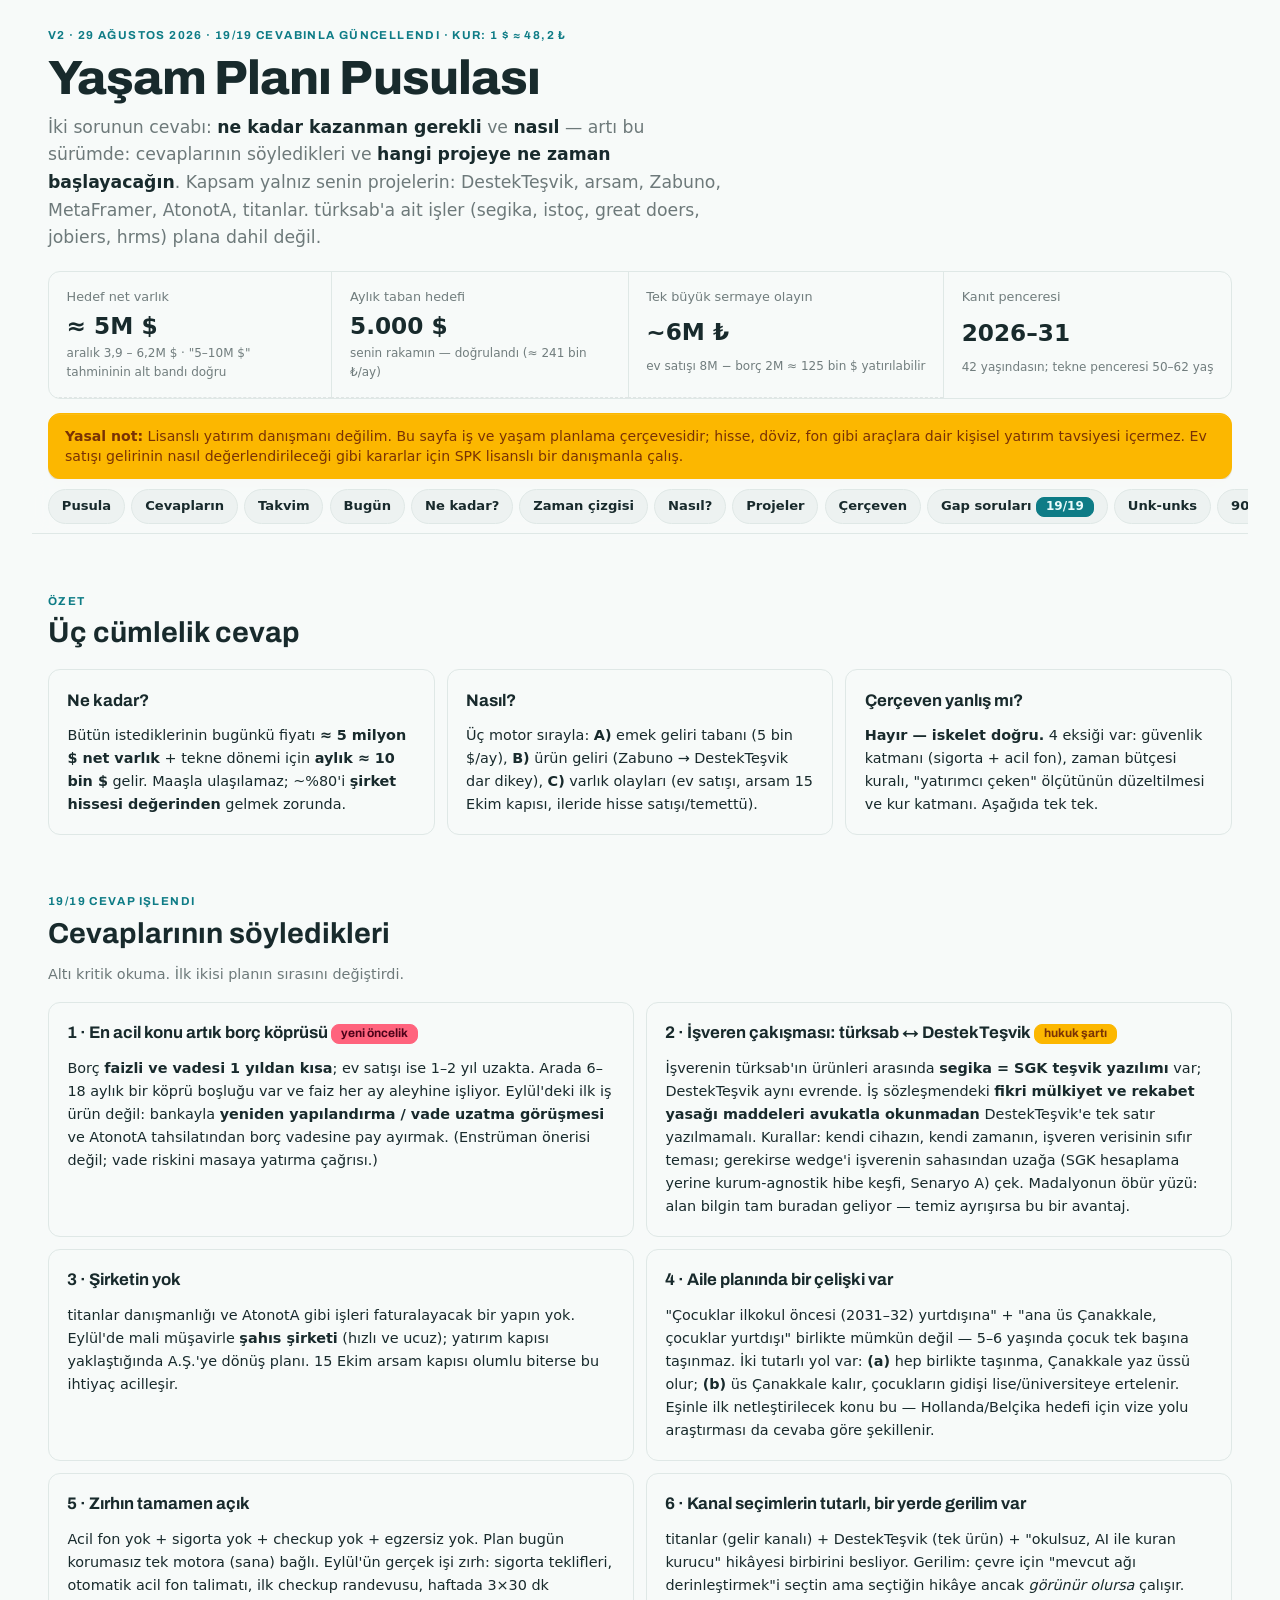
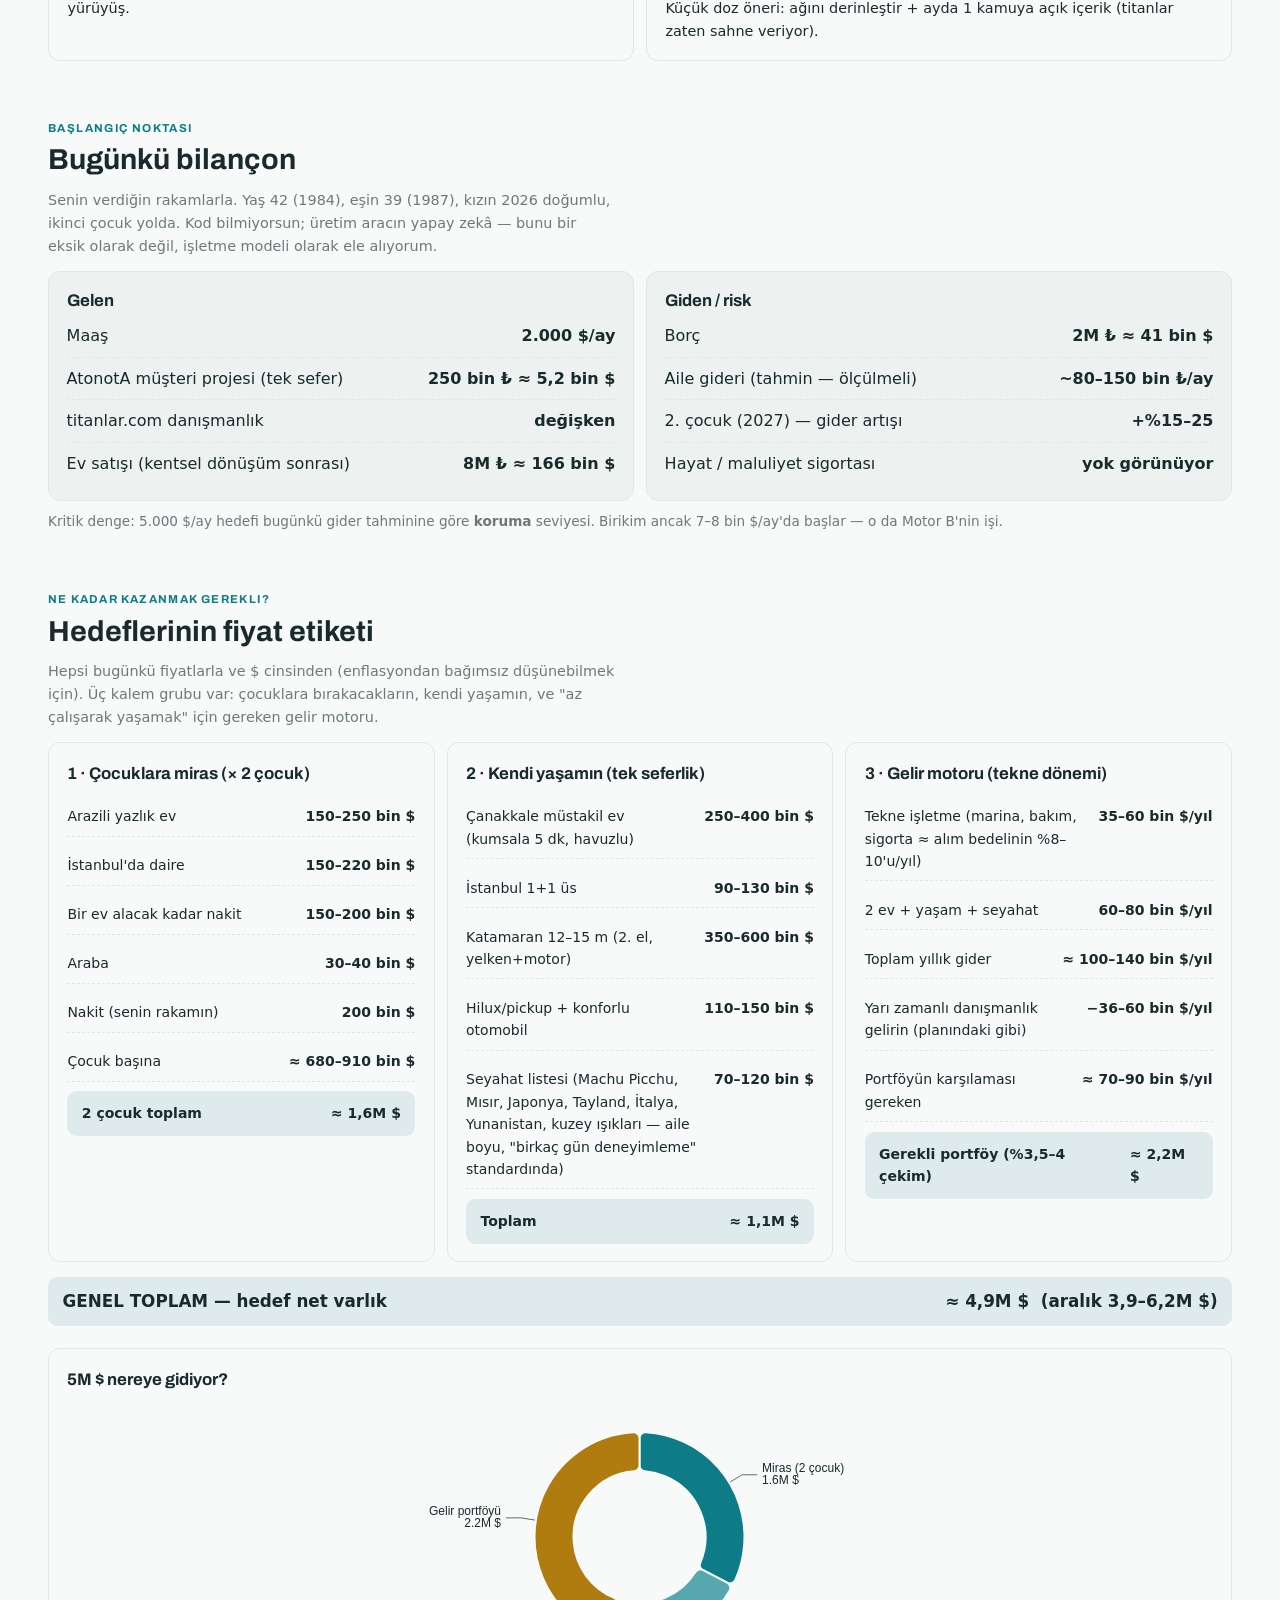
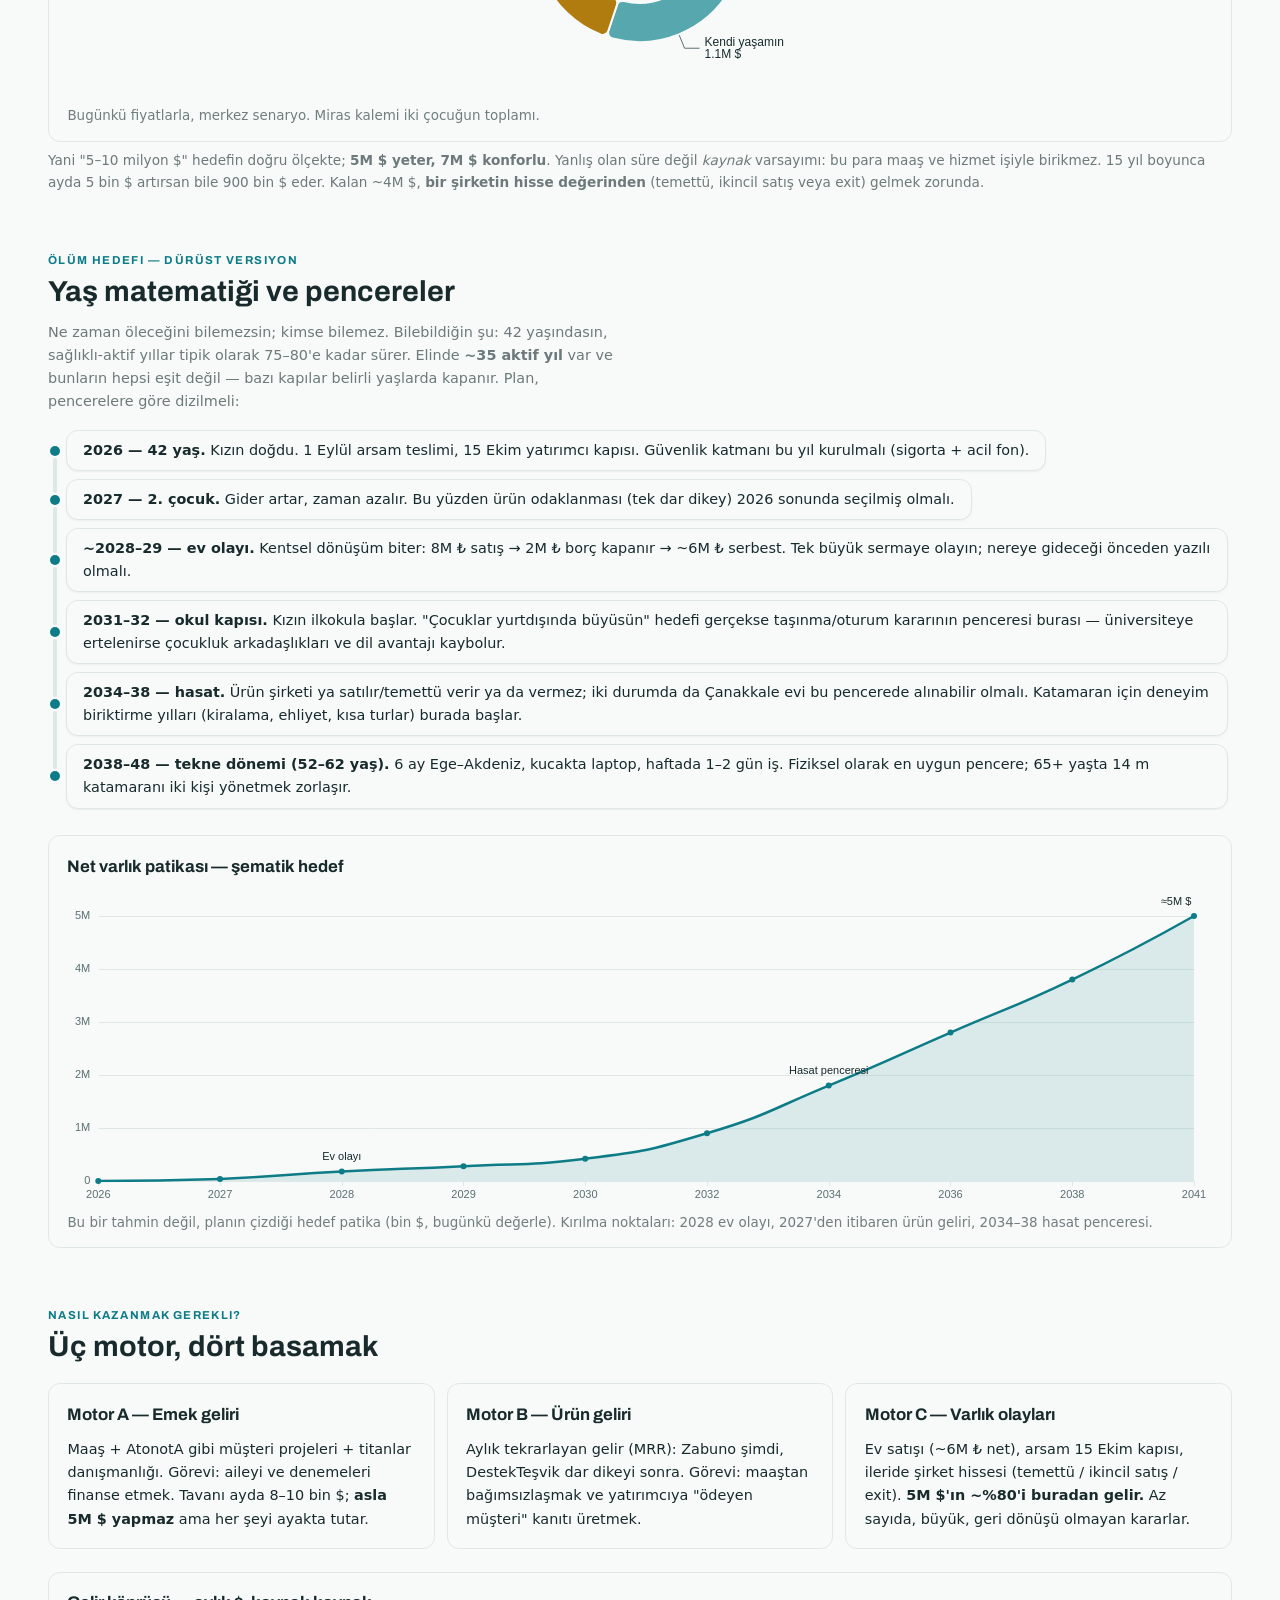
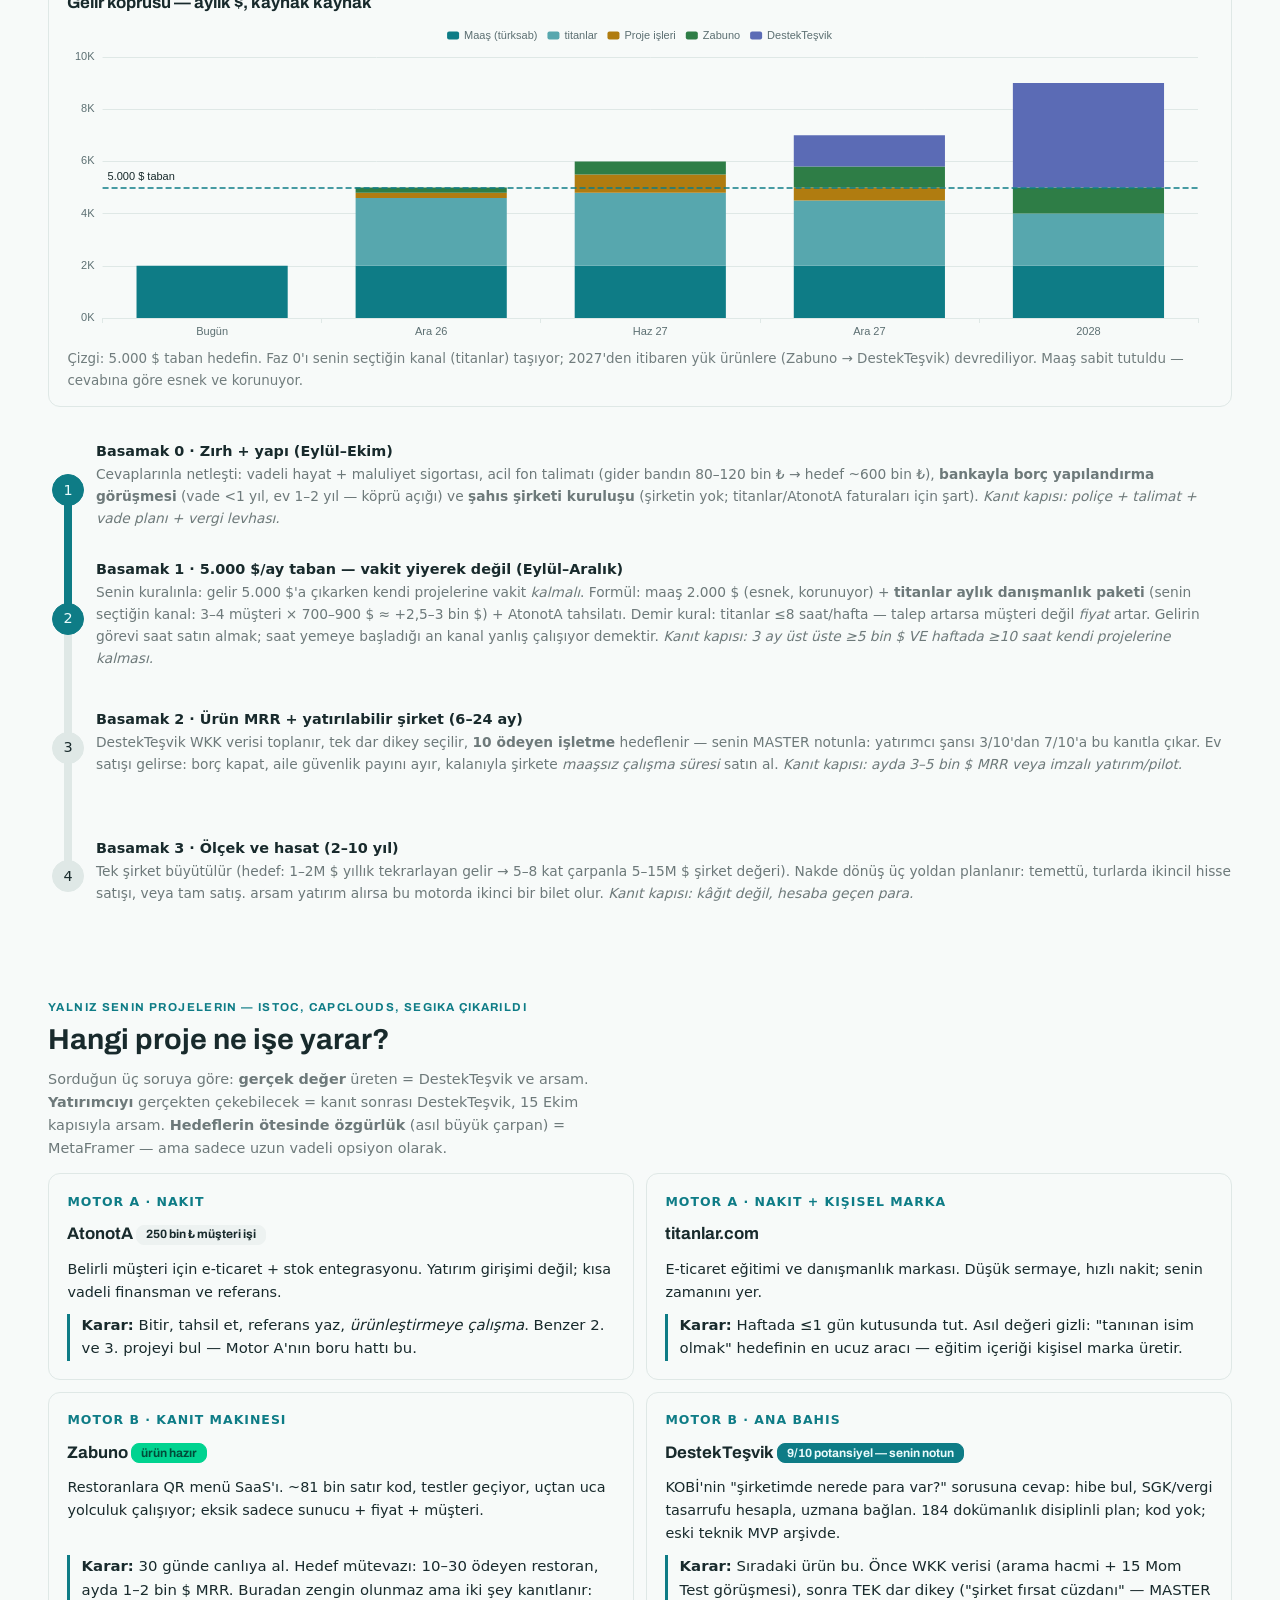
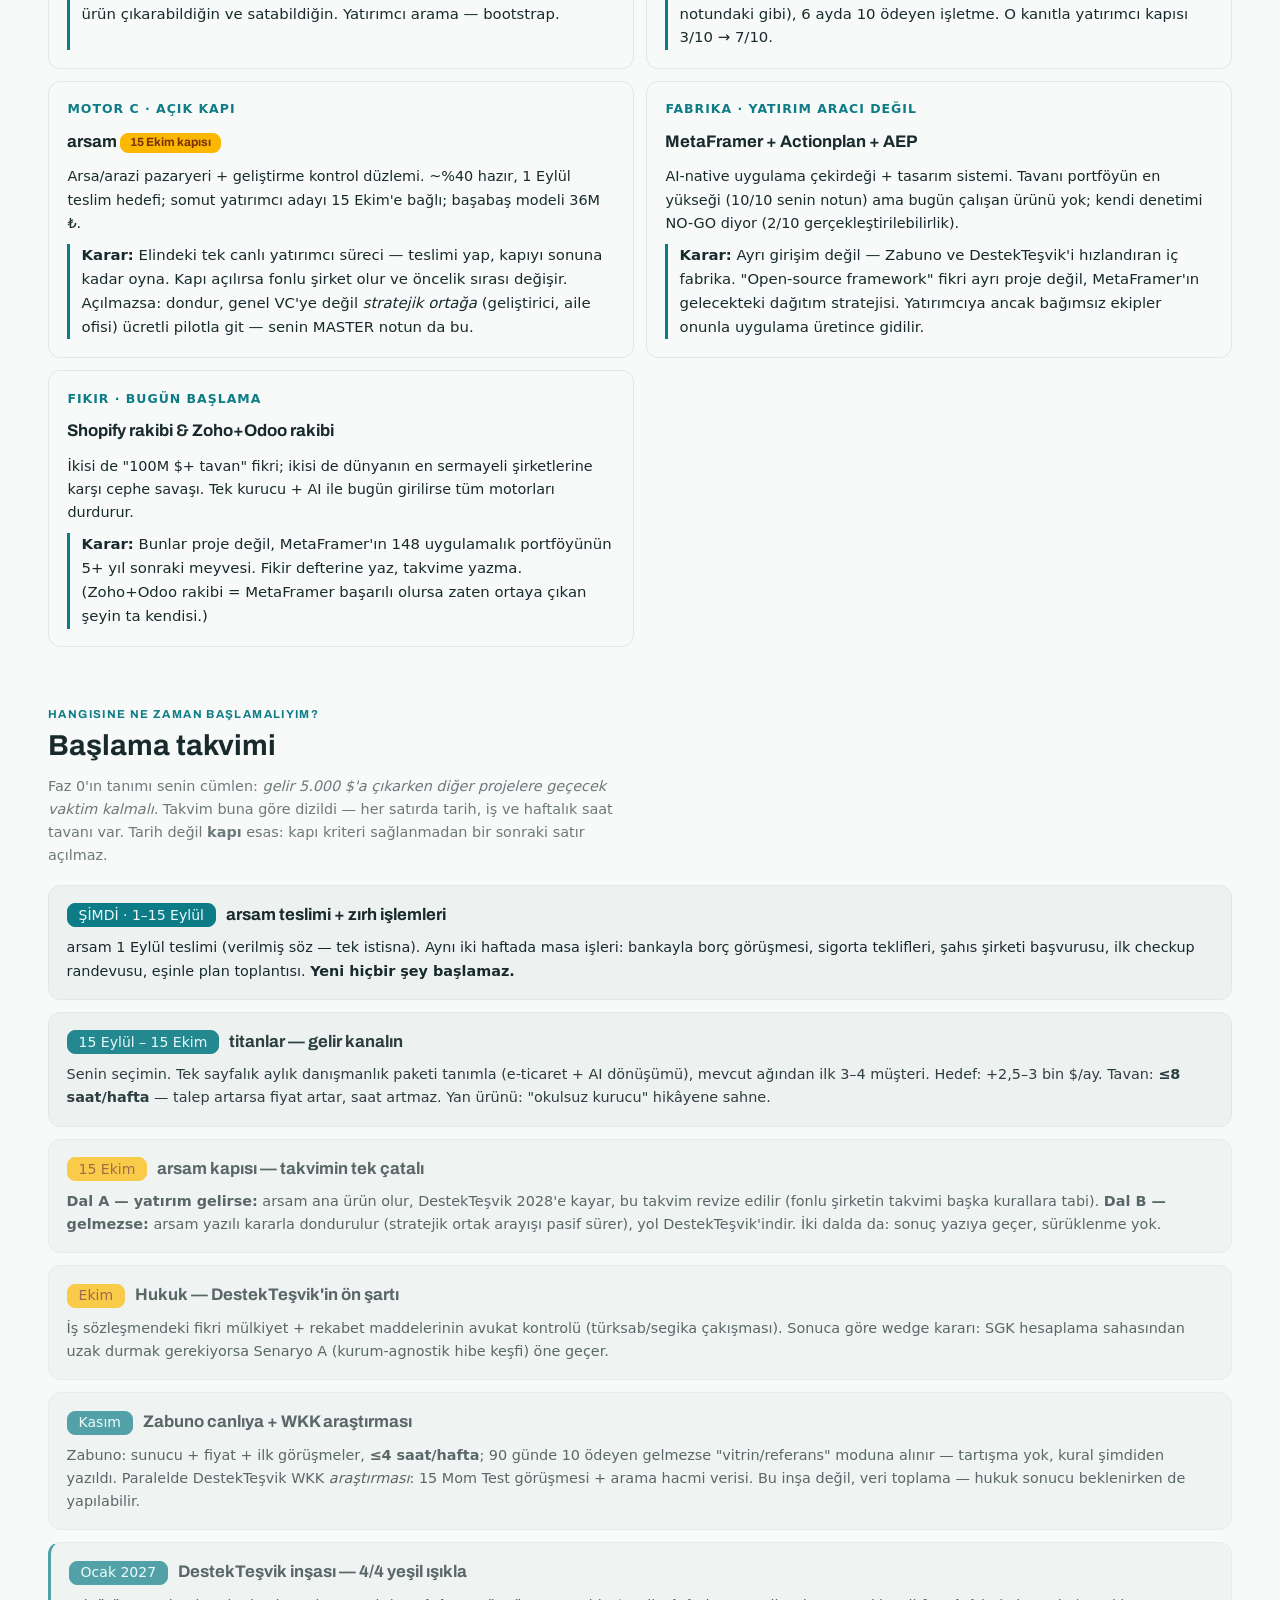
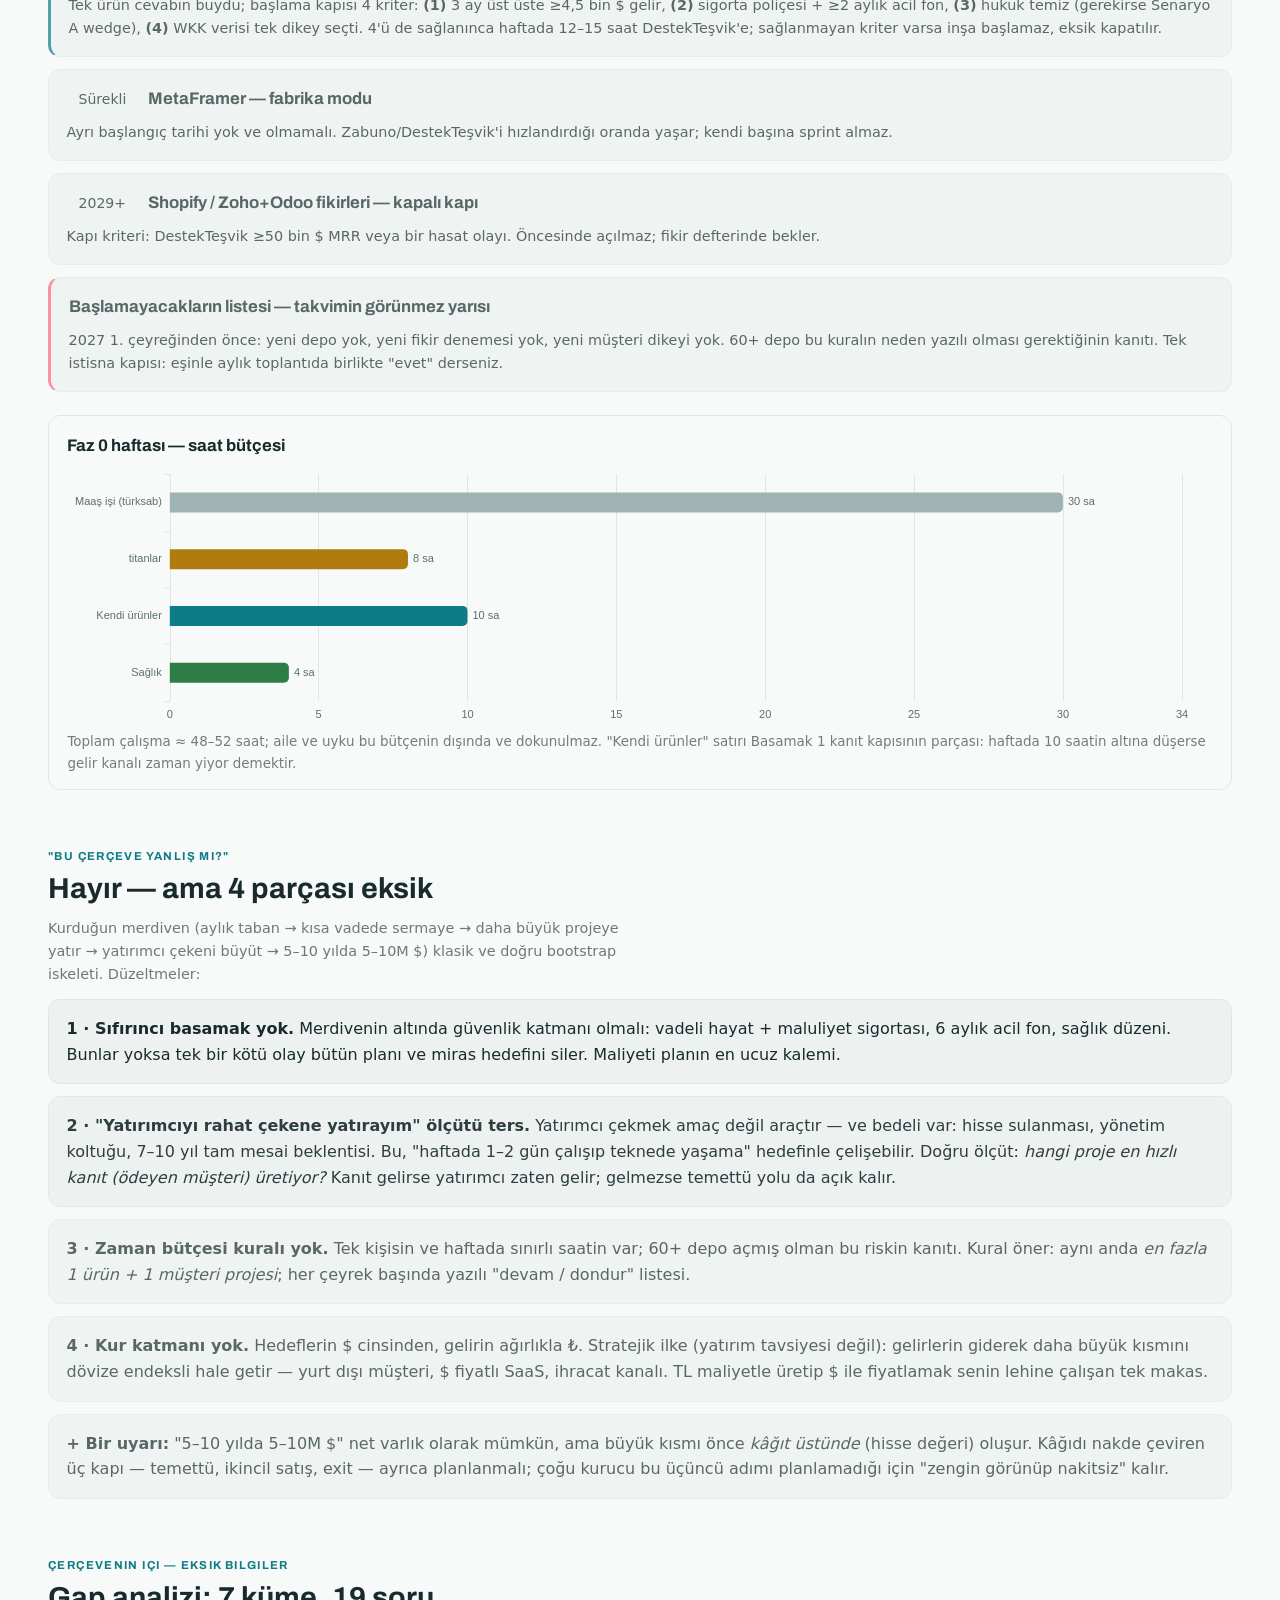
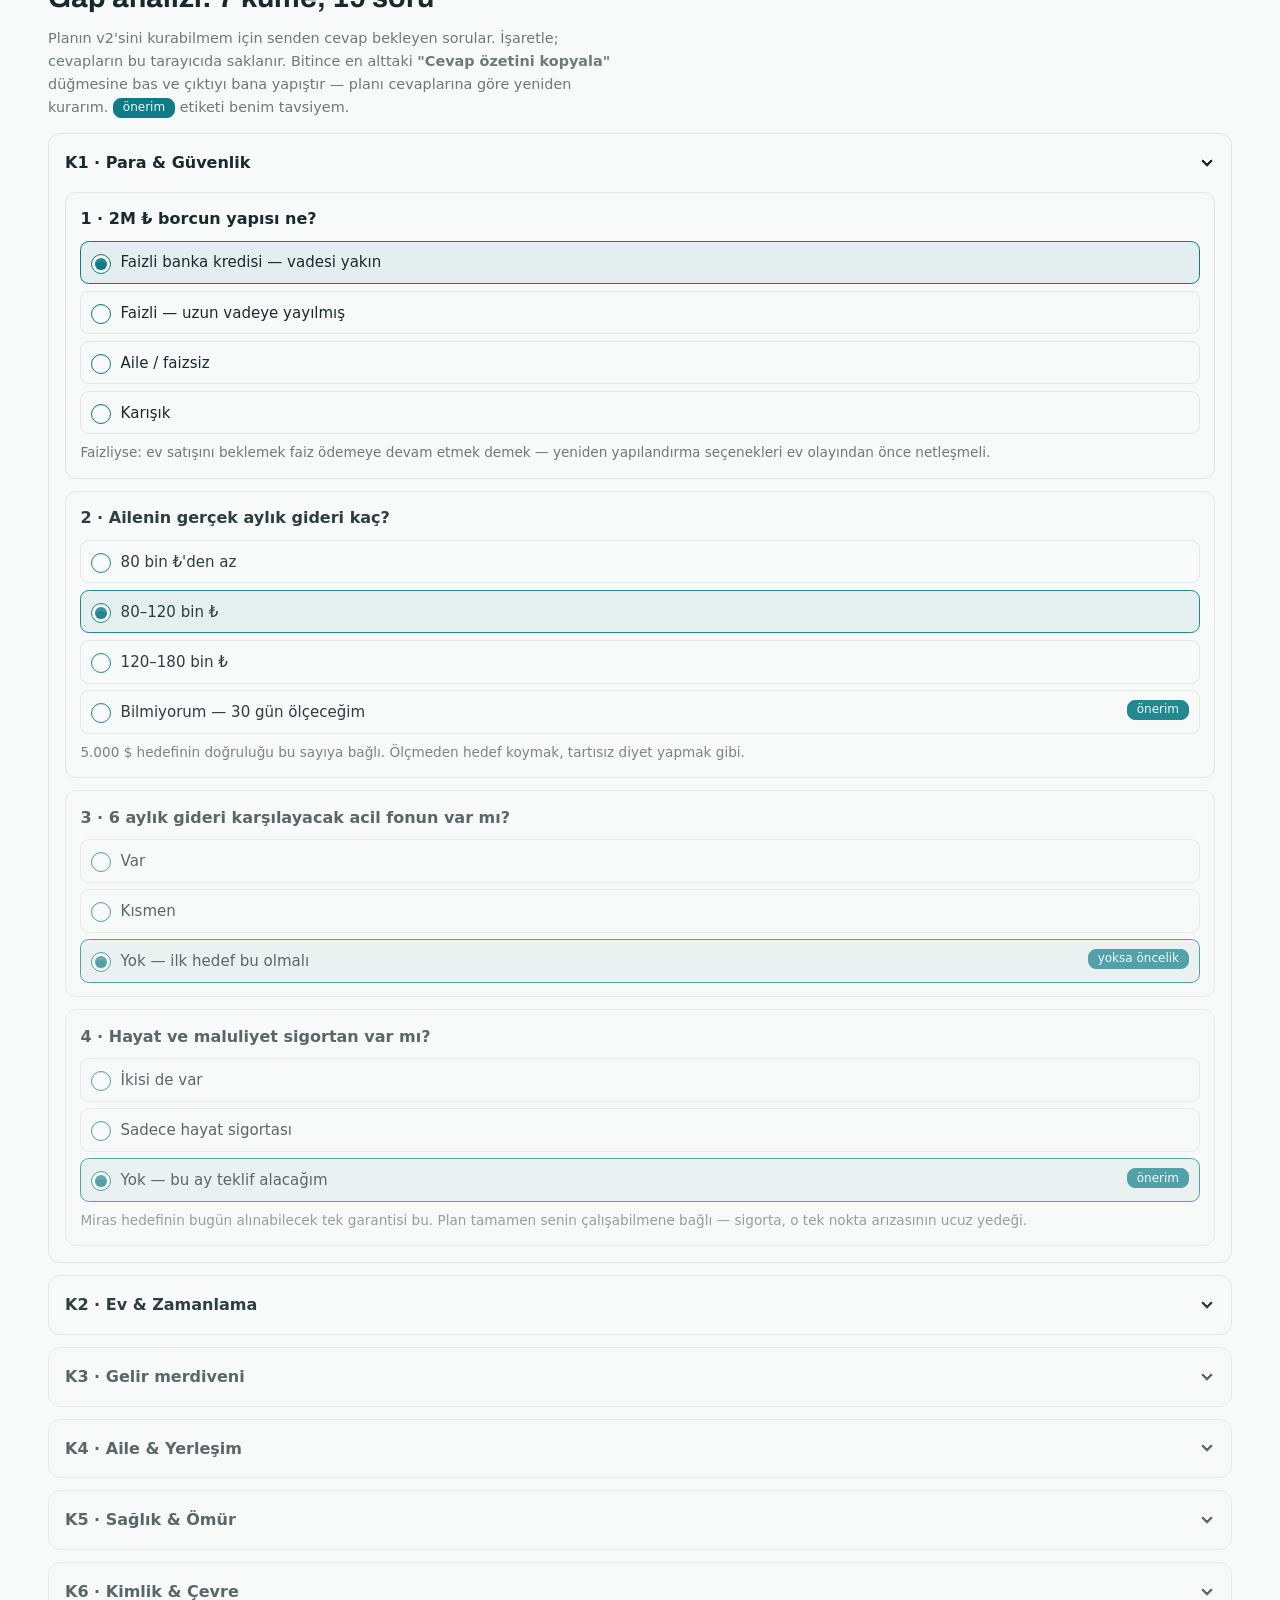
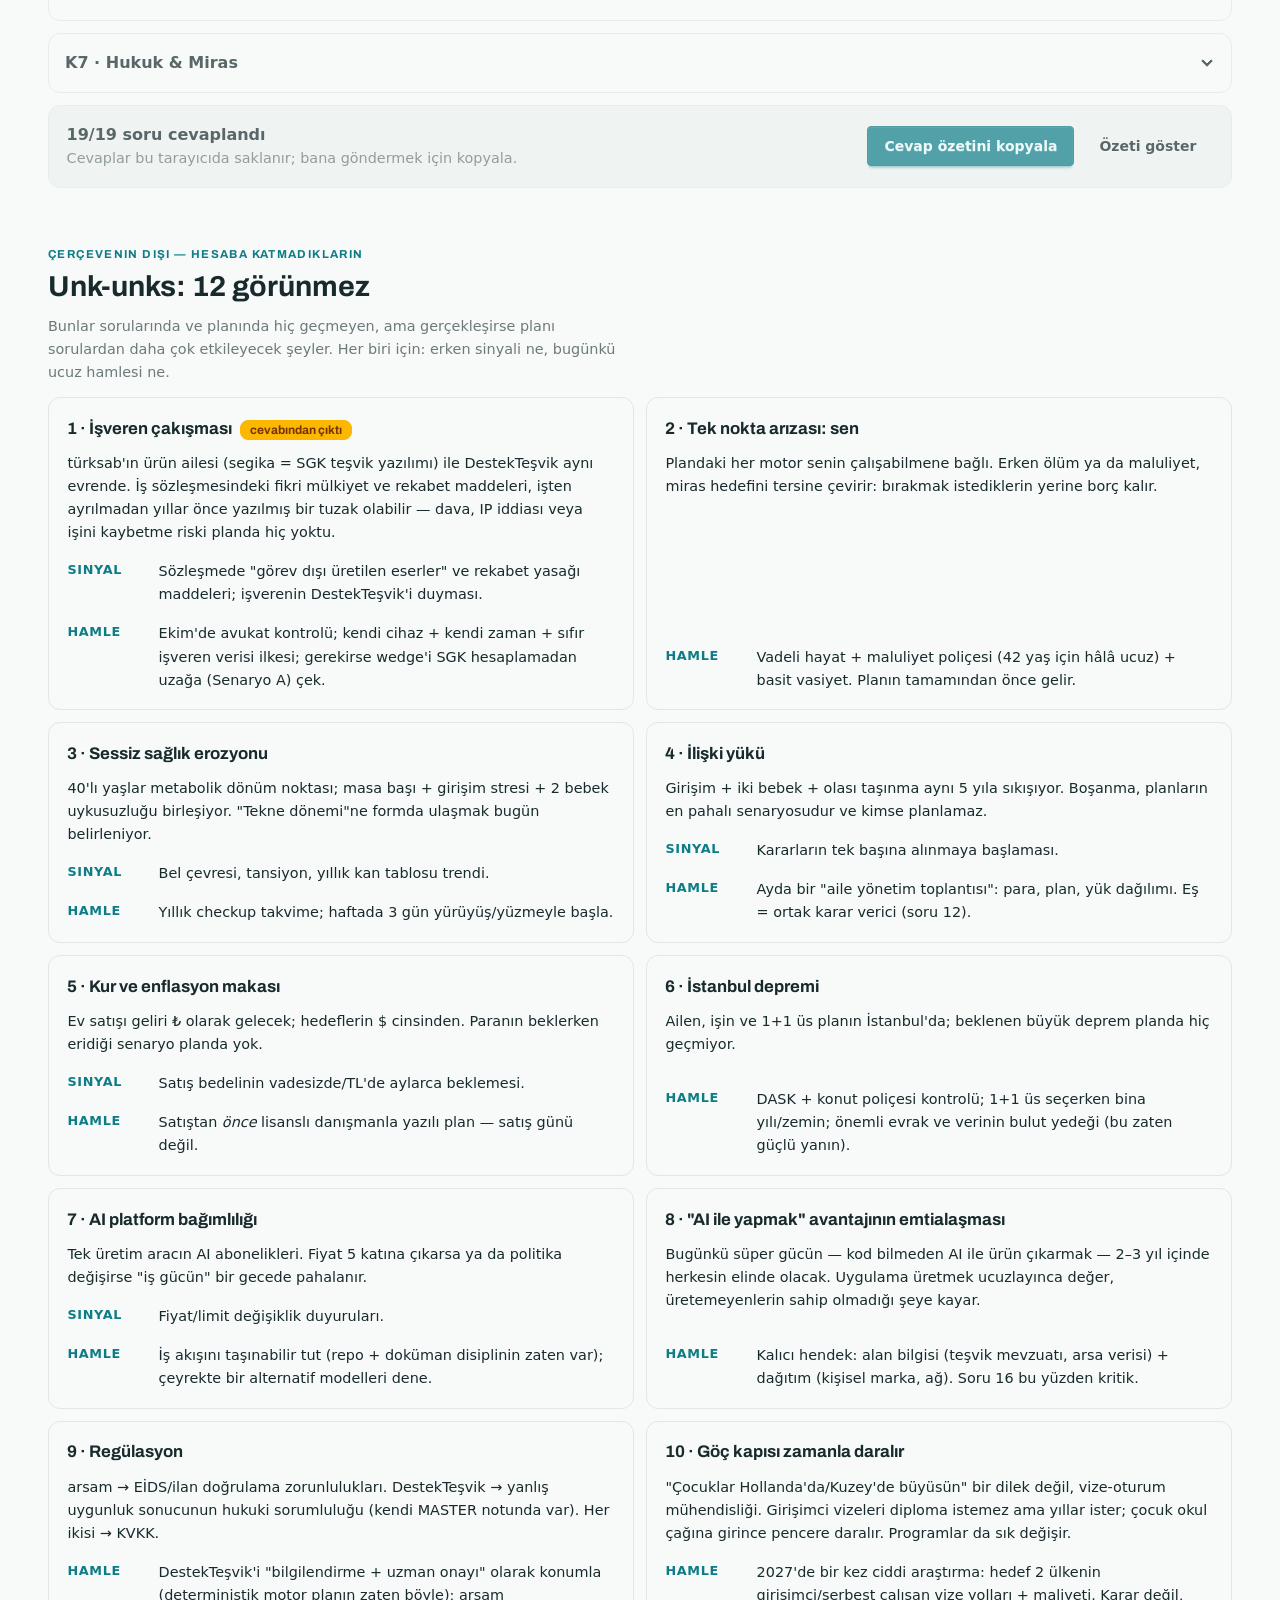
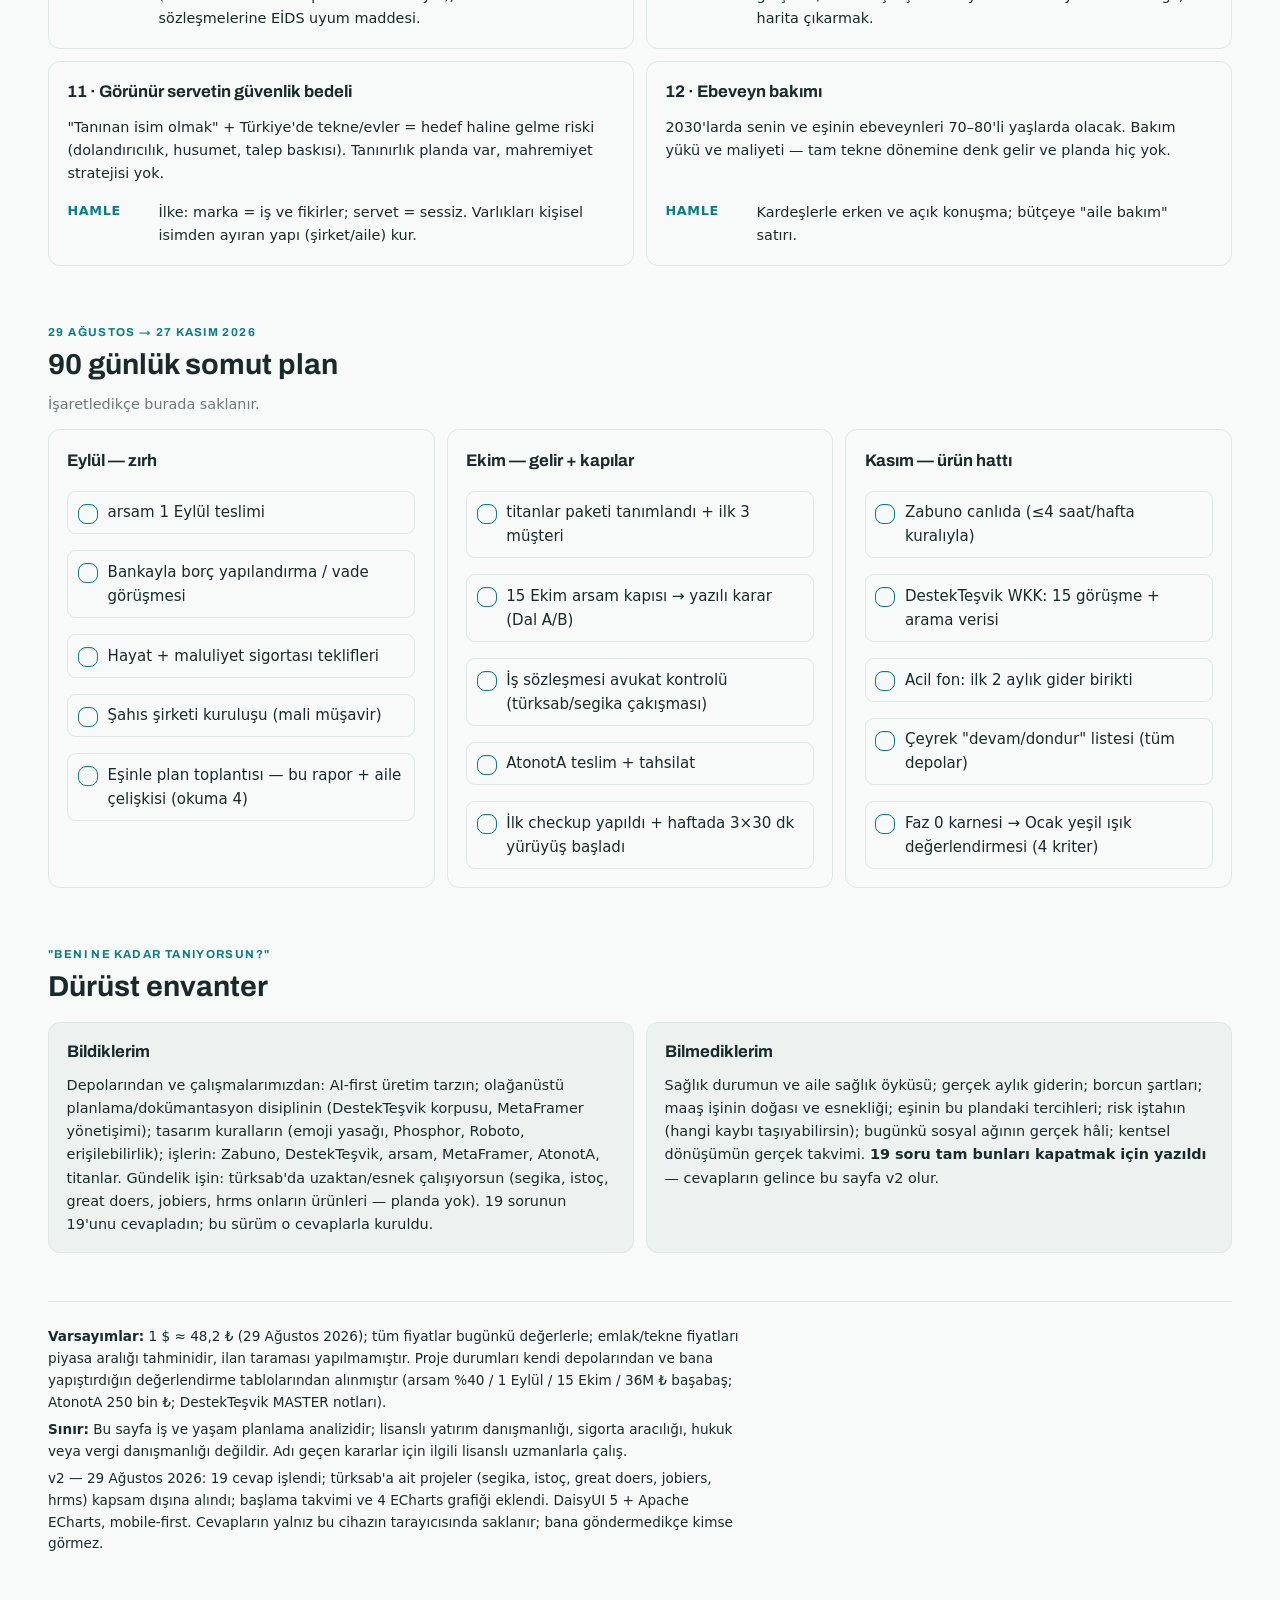
==== index.html @ 2005e1dc "Yaşam Planı Pusulası v2 — mobile-first DaisyUI + ECharts raporu Co-Authored-By: Claude Fable 5 <nore" ====
<meta charset="utf-8">
<meta name="viewport" content="width=device-width, initial-scale=1">
<meta name="robots" content="noindex, nofollow">
<title>Yaşam Planı Pusulası</title>
<link rel="stylesheet" href="https://fonts.googleapis.com/css2?family=Archivo:wght@600;700;800&display=swap">
<style>
/*! 🌼 daisyUI 5.7.22 - MIT License */ @layer base{:root,:root:has(input.theme-controller[value=light]:checked),[data-theme=light]{color-scheme:light;--color-base-100:oklch(100% 0 0);--color-base-200:oklch(98% 0 0);--color-base-300:oklch(95% 0 0);--color-base-content:oklch(21% .006 285.885);--color-primary:oklch(45% .24 277.023);--color-primary-content:oklch(93% .034 272.788);--color-secondary:oklch(65% .241 354.308);--color-secondary-content:oklch(94% .028 342.258);--color-accent:oklch(77% .152 181.912);--color-accent-content:oklch(38% .063 188.416);--color-neutral:oklch(14% .005 285.823);--color-neutral-content:oklch(92% .004 286.32);--color-info:oklch(74% .16 232.661);--color-info-content:oklch(29% .066 243.157);--color-success:oklch(76% .177 163.223);--color-success-content:oklch(37% .077 168.94);--color-warning:oklch(82% .189 84.429);--color-warning-content:oklch(41% .112 45.904);--color-error:oklch(71% .194 13.428);--color-error-content:oklch(27% .105 12.094);--radius-selector:.5rem;--radius-field:.25rem;--radius-box:.5rem;--size-selector:.25rem;--size-field:.25rem;--border:1px;--depth:1;--noise:0}:root:has(input.theme-controller[value=dark]:checked),[data-theme=dark]{color-scheme:dark;--color-base-100:oklch(25.33% .016 252.42);--color-base-200:oklch(23.26% .014 253.1);--color-base-300:oklch(21.15% .012 254.09);--color-base-content:oklch(97.807% .029 256.847);--color-primary:oklch(58% .233 277.117);--color-primary-content:oklch(96% .018 272.314);--color-secondary:oklch(65% .241 354.308);--color-secondary-content:oklch(94% .028 342.258);--color-accent:oklch(77% .152 181.912);--color-accent-content:oklch(38% .063 188.416);--color-neutral:oklch(14% .005 285.823);--color-neutral-content:oklch(92% .004 286.32);--color-info:oklch(74% .16 232.661);--color-info-content:oklch(29% .066 243.157);--color-success:oklch(76% .177 163.223);--color-success-content:oklch(37% .077 168.94);--color-warning:oklch(82% .189 84.429);--color-warning-content:oklch(41% .112 45.904);--color-error:oklch(71% .194 13.428);--color-error-content:oklch(27% .105 12.094);--radius-selector:.5rem;--radius-field:.25rem;--radius-box:.5rem;--size-selector:.25rem;--size-field:.25rem;--border:1px;--depth:1;--noise:0}:root{--fx-noise:url("data:image/svg+xml,%3Csvg xmlns='http://www.w3.org/2000/svg' viewBox='0 0 200 200'%3E%3Cfilter id='a'%3E%3CfeTurbulence type='fractalNoise' baseFrequency='1.34' numOctaves='4' stitchTiles='stitch'%3E%3C/feTurbulence%3E%3C/filter%3E%3Crect width='200' height='200' filter='url(%23a)' opacity='0.2'%3E%3C/rect%3E%3C/svg%3E")}:root,[data-theme]{background-color:var(--root-bg);color:var(--color-base-content)}:root{background-color:var(--page-scroll-bg,var(--root-bg))}:where(:root,[data-theme]){--root-bg:var(--color-base-100)}:root{scrollbar-color:color-mix(in oklch, currentColor 35%, #0000) #0000;--page-has-backdrop:var(--page-scroll-lock) 1;--page-scroll-bg:var(--page-scroll-lock) color-mix(in srgb, var(--root-bg,#0000), oklch(0% 0 0) calc(var(--page-has-backdrop,0) * 40%));background-image:var(--page-scroll-lock) linear-gradient(var(--root-bg,#0000), var(--root-bg,#0000));transition:var(--page-scroll-lock) background-color .3s ease-out;animation:var(--page-scroll-lock) set-page-has-scroll forwards;animation-timeline:var(--page-scroll-lock) scroll();--page-has-scroll:initial;scrollbar-gutter:var(--page-has-scroll) var(--page-scroll-lock) stable}@keyframes set-page-has-scroll{0%,to{--page-has-scroll: }}@property --radialprogress{syntax:"<percentage>";inherits:true;initial-value:0%}@property --aura-angle{syntax:"<angle>";inherits:false;initial-value:0deg}:root{--page-scroll-lock:initial;--page-overflow:var(--page-scroll-lock) hidden}:root:not(span){overflow:var(--page-overflow)}*,:after,::backdrop,:before,::file-selector-button{box-sizing:border-box;border:0 solid;margin:0;padding:0}:host,html{line-height:1.5;font-family:var(--default-font-family,ui-sans-serif, system-ui, sans-serif, "Apple Color Emoji", "Segoe UI Emoji", "Segoe UI Symbol", "Noto Color Emoji");-webkit-tap-highlight-color:#0000}body{line-height:inherit}hr{height:0;color:inherit;border-top-width:1px}h1,h2,h3,h4,h5,h6{font-size:inherit;font-weight:inherit}a{color:inherit;-webkit-text-decoration:inherit;text-decoration:inherit}table{text-indent:0;border-color:inherit;border-collapse:collapse}::file-selector-button,button,input,optgroup,select,textarea{font:inherit;font-feature-settings:inherit;font-variation-settings:inherit;letter-spacing:inherit;color:inherit;background:0 0}input:where(:not([type=button],[type=reset],[type=submit])),select,textarea{border-width:1px}::file-selector-button,button,input:where([type=button],[type=reset],[type=submit]){appearance:button}:-moz-focusring{outline:auto}:-moz-ui-invalid{box-shadow:none}::-webkit-search-decoration{-webkit-appearance:none}menu,ol,ul{list-style:none}textarea{resize:vertical}::placeholder{opacity:1;color:color-mix(in oklch, currentColor 50%, #0000)}audio,canvas,embed,iframe,img,object,svg,video{vertical-align:middle;display:block}img,video{max-width:100%;height:auto}}@layer utilities{@layer daisyui.l1.l2.l3{.table{border-collapse:separate;--tw-border-spacing-x:0px;--tw-border-spacing-y:0px;width:100%;border-spacing:var(--tw-border-spacing-x) var(--tw-border-spacing-y);border-radius:var(--radius-box);text-align:left;font-size:.875rem;position:relative}.table:where(:dir(rtl),[dir=rtl],[dir=rtl] *){text-align:right}@media (hover:hover){:is(:is(.table tr.row-hover),.table tr.row-hover:nth-child(2n)):hover{background-color:var(--color-base-200)}}.table :where(th,td){vertical-align:middle;padding-block:.75rem;padding-inline:1rem}.table :where(thead,tfoot){white-space:nowrap;color:color-mix(in oklab, var(--color-base-content) 60%, transparent);font-size:.875rem;font-weight:600}.table :where(tfoot tr:first-child :is(td,th)){border-top:var(--border) solid color-mix(in oklch, var(--color-base-content) 5%, #0000)}.table :where(.table-pin-rows thead){z-index:1;position:sticky;top:0}.table :where(.table-pin-rows tfoot){z-index:1;position:sticky;bottom:0}.table :where(.table-pin-rows :is(thead,tfoot) tr){background-color:var(--color-base-100)}.table :where(.table-pin-cols tr th){background-color:var(--color-base-100);position:sticky;left:0;right:0}.table :where(thead tr :is(td,th),tbody tr:not(:last-child) :is(td,th)){border-bottom:var(--border) solid color-mix(in oklch, var(--color-base-content) 5%, #0000)}.mask{vertical-align:middle;display:inline-block;mask-position:50%;mask-size:contain;mask-repeat:no-repeat}.megamenu{width:unset;border-radius:calc(var(--radius-field) + var(--border));--mm-anchor:--mm1;--size:calc(var(--size-field,.25rem) * 10);background-color:#0000;align-items:center;display:flex;position:relative;overflow:visible}.megamenu [popovertarget]{isolation:isolate;cursor:pointer;padding-inline:var(--mm-p,1rem);height:var(--size);font-size:var(--fontsize,.875rem);border:var(--border) solid transparent;anchor-name:var(--mm-anchor);align-items:center;gap:.75rem;transition:background-color .2s ease-out,color .2s ease-out;display:flex;position:relative;&:focus-visible{outline:2px solid var(--color-base-content);outline-offset:2px}&:after{--tw-content:"";content:var(--tw-content);pointer-events:none;opacity:.25;width:.375rem;height:.375rem;transition:opacity .2s ease-out,rotate .2s ease-out;display:block;inset-inline-end:1.4rem;rotate:-135deg;box-shadow:inset 2px 2px}&:first-of-type{--mm-anchor:--mm1}&:nth-of-type(2){--mm-anchor:--mm2}&:nth-of-type(3){--mm-anchor:--mm3}&:nth-of-type(4){--mm-anchor:--mm4}&:nth-of-type(5){--mm-anchor:--mm5}&:nth-of-type(6){--mm-anchor:--mm6}&:nth-of-type(7){--mm-anchor:--mm7}&:nth-of-type(8){--mm-anchor:--mm8}&:nth-of-type(9){--mm-anchor:--mm9}&:nth-of-type(10){--mm-anchor:--mm10}}.megamenu:not(:has([popovertarget]:hover,[popover]:popover-open)) .megamenu-active{background-color:#0000}.megamenu:has([popovertarget]:hover):not(:has([popover]:popover-open)) .megamenu-active,.megamenu:has([popover]:popover-open) .megamenu-active{inset:anchor(var(--mm-anchor) top) anchor(var(--mm-anchor) end) anchor(var(--mm-anchor) bottom) anchor(var(--mm-anchor) start)}.megamenu:has([popovertarget]:first-of-type:hover):not(:has([popover]:popover-open)),.megamenu:has([popover]:first-of-type:popover-open){--mm-anchor:--mm1}.megamenu:has([popovertarget]:nth-of-type(2):hover):not(:has([popover]:popover-open)),.megamenu:has([popover]:nth-of-type(2):popover-open){--mm-anchor:--mm2}.megamenu:has([popovertarget]:nth-of-type(3):hover):not(:has([popover]:popover-open)),.megamenu:has([popover]:nth-of-type(3):popover-open){--mm-anchor:--mm3}.megamenu:has([popovertarget]:nth-of-type(4):hover):not(:has([popover]:popover-open)),.megamenu:has([popover]:nth-of-type(4):popover-open){--mm-anchor:--mm4}.megamenu:has([popovertarget]:nth-of-type(5):hover):not(:has([popover]:popover-open)),.megamenu:has([popover]:nth-of-type(5):popover-open){--mm-anchor:--mm5}.megamenu:has([popovertarget]:nth-of-type(6):hover):not(:has([popover]:popover-open)),.megamenu:has([popover]:nth-of-type(6):popover-open){--mm-anchor:--mm6}.megamenu:has([popovertarget]:nth-of-type(7):hover):not(:has([popover]:popover-open)),.megamenu:has([popover]:nth-of-type(7):popover-open){--mm-anchor:--mm7}.megamenu:has([popovertarget]:nth-of-type(8):hover):not(:has([popover]:popover-open)),.megamenu:has([popover]:nth-of-type(8):popover-open){--mm-anchor:--mm8}.megamenu:has([popovertarget]:nth-of-type(9):hover):not(:has([popover]:popover-open)),.megamenu:has([popover]:nth-of-type(9):popover-open){--mm-anchor:--mm9}.megamenu:has([popovertarget]:nth-of-type(10):hover):not(:has([popover]:popover-open)),.megamenu:has([popover]:nth-of-type(10):popover-open){--mm-anchor:--mm10}.megamenu [popovertarget]:has(+[popover]:popover-open):after{opacity:1;rotate:45deg}.megamenu [popover]{border-style:var(--tw-border-style);border-width:1px;border-color:var(--color-base-300);opacity:0;border-radius:var(--radius-box);background-color:var(--color-base-100);position-area:block-end span-inline-end;max-height:100dvh;max-block-size:calc(100% - .25rem);transition:opacity .2s ease-out, translate .2s ease-out, scale .2s ease-out, display .2s ease-out allow-discrete, overlay .2s ease-out allow-discrete;margin-top:.25rem;translate:0 -.5rem;scale:.98;&:popover-open{opacity:1;@starting-style{opacity:0}}}.megamenu:has([popover]:popover-open) [popover]{translate:0;scale:1}.megamenu-active{pointer-events:none;background-color:color-mix(in oklab, var(--color-base-content) 10%, transparent);border-radius:var(--radius-field);transition:inset .3s linear(0, .5 10%, .9 30%, 1.05 50%, 1.1 75%, 1), background-color .2s ease-out;position:absolute}.select{appearance:none;background-color:var(--color-base-100);vertical-align:middle;--size:calc(var(--size-field,.25rem) * var(--sl-size-mul,10));--input-color:color-mix(in oklab, var(--color-base-content) 20%, #0000);width:clamp(3rem,20rem,100%);height:var(--size);font-size:max(var(--font-size,0rem), var(--font-size-min,.875rem));touch-action:manipulation;white-space:nowrap;text-overflow:ellipsis;border:var(--border) solid var(--input-color,#0000);box-shadow:0 1px color-mix(in oklab, var(--input-color) calc(var(--depth) * 10%), #0000) inset, 0 -1px oklch(100% 0 0 / calc(var(--depth) * .1)) inset;background-image:linear-gradient(45deg,#0000 50%,currentColor 50%),linear-gradient(135deg,currentColor 50%,#0000 50%);background-position:calc(100% - 20px) calc(1px + 50%),calc(100% - 16.1px) calc(1px + 50%);background-repeat:no-repeat;background-size:4px 4px,4px 4px;border-start-start-radius:var(--join-ss,var(--radius-field));border-start-end-radius:var(--join-se,var(--radius-field));border-end-end-radius:var(--join-ee,var(--radius-field));border-end-start-radius:var(--join-es,var(--radius-field));flex-shrink:1;align-items:center;gap:.375rem;padding-inline:.75rem 1.75rem;display:inline-flex;position:relative;overflow:hidden}[dir=rtl] .select{background-position:12px calc(1px + 50%),16px calc(1px + 50%)}.select[multiple]{background-image:none;height:auto;padding-block:.75rem;padding-inline-end:.75rem;overflow:auto}.select select{appearance:none;width:calc(100% + 2.75rem);height:calc(100% - calc(var(--border) * 2));background:inherit;border-radius:inherit;border-style:none;align-items:center;margin-inline:-.75rem -1.75rem;padding-inline:.75rem 1.75rem;&::placeholder{color:var(--color-base-content);opacity:.5}&:focus,&:focus-within{--tw-outline-style:none;outline-style:none;@media (forced-colors:active){outline-offset:2px;outline:2px solid #0000}}&:not(:last-child){background-image:none;margin-inline-end:-1.375rem}}.select:focus,.select:focus-within,.select:open{--input-color:var(--color-base-content);box-shadow:0 1px color-mix(in oklab, var(--input-color) calc(var(--depth) * 10%), #0000);outline:2px solid var(--input-color);outline-offset:2px}.select:open{background-image:linear-gradient(135deg,#0000 50%,currentColor 50%),linear-gradient(45deg,currentColor 50%,#0000 50%)}.select:has(>select[disabled]),.select:is(:disabled,[disabled]),fieldset:disabled .select{cursor:not-allowed;border-color:var(--color-base-200);background-color:var(--color-base-200);&:is(select),& :is(select){color:color-mix(in oklab, var(--color-base-content) 40%, transparent)}box-shadow:none;&::placeholder,& ::placeholder{color:var(--color-base-content);opacity:.2}}.select:has(>select[disabled])>select[disabled]{cursor:not-allowed}@supports (appearance:base-select){:is(.select,.select select),:is(.select,.select select)::picker(select){appearance:base-select}}:is(.select,.select select)::picker(select){color:inherit;border:var(--border) solid var(--color-base-200);border-radius:var(--radius-box);background-color:inherit;max-height:min(24rem,70dvh);box-shadow:0 2px calc(var(--depth) * 3px) -2px oklch(0% 0 0/.2);box-shadow:0 20px 25px -5px rgb(0 0 0/calc(var(--depth) * .1)), 0 8px 10px -6px rgb(0 0 0/calc(var(--depth) * .1));margin-block:.5rem;margin-inline:.5rem;padding:.5rem;translate:-.5rem}:is(.select,.select select)::picker-icon{display:none}:is(.select,.select select) selectedcontent{text-overflow:ellipsis;white-space:nowrap;width:100%;overflow:hidden}:is(.select,.select select) optgroup{padding-top:.5em;& option{&:first-child{margin-top:.5em}}}:is(.select,.select select) option{border-radius:var(--radius-field);padding-block:.375rem;padding-inline:calc(.25rem * var(--option-px,3));white-space:normal;transition-property:color,background-color;transition-duration:.2s;transition-timing-function:cubic-bezier(0,0,.2,1);&:not(:disabled){&:hover,&:focus-visible{cursor:pointer;background-color:color-mix(in oklab, var(--color-base-content) 10%, transparent);--tw-outline-style:none;outline-style:none;@media (forced-colors:active){outline-offset:2px;outline:2px solid #0000}}&:active{background-color:var(--color-neutral);color:var(--color-neutral-content);box-shadow:0 2px calc(var(--depth) * 3px) -2px var(--color-neutral)}}}[dir=rtl] .select::picker(select),[dir=rtl] .select select::picker(select){translate:.5rem}.chat{--mask-chat:url("data:image/svg+xml,%3csvg width='13' height='13' xmlns='http://www.w3.org/2000/svg'%3e%3cpath fill='black' d='M0 11.5004C0 13.0004 2 13.0004 2 13.0004H12H13V0.00036329L12.5 0C12.5 0 11.977 2.09572 11.8581 2.50033C11.6075 3.35237 10.9149 4.22374 9 5.50036C6 7.50036 0 10.0004 0 11.5004Z'/%3e%3c/svg%3e");grid-auto-rows:min-content;column-gap:.75rem;padding-block:.25rem;display:grid}.chat-bubble{border-radius:var(--radius-field);background-color:var(--color-base-300);width:fit-content;color:var(--color-base-content);grid-row-end:3;min-width:2.5rem;max-width:90%;min-height:2rem;padding-block:.5rem;padding-inline:1rem;display:block;position:relative}.chat-bubble:before{background-color:inherit;content:"";width:.75rem;height:.75rem;mask-repeat:no-repeat;mask-image:var(--mask-chat);position:absolute;bottom:0;mask-position:0 -1px;mask-size:.8125rem}.chat-image{grid-row:span 2/span 2;align-self:flex-end}.chat-header{grid-row-start:1;gap:.25rem;font-size:.6875rem;display:flex}.chat-footer{grid-row-start:3;gap:.25rem;font-size:.6875rem;display:flex}.toast{inset-inline:auto 1rem;translate:var(--toast-x,0) var(--toast-y,0);background-color:#0000;flex-direction:column;gap:.5rem;width:max-content;max-width:calc(100vw - 2rem);display:flex;position:fixed;top:auto;bottom:1rem}@media (prefers-reduced-motion:no-preference){.toast>*{animation:.25s ease-out toast}}.input{appearance:none;background-color:var(--color-base-100);vertical-align:middle;white-space:nowrap;--size:calc(var(--size-field,.25rem) * var(--in-size-mul,10));--input-color:color-mix(in oklab, var(--color-base-content) 20%, #0000);cursor:text;width:clamp(3rem,20rem,100%);height:var(--size);font-size:max(var(--font-size,0rem), var(--font-size-min,.875rem));touch-action:manipulation;border:var(--border) solid var(--input-color,#0000);box-shadow:0 1px color-mix(in oklab, var(--input-color) calc(var(--depth) * 10%), #0000) inset, 0 -1px oklch(100% 0 0 / calc(var(--depth) * .1)) inset;border-start-start-radius:var(--join-ss,var(--radius-field));border-start-end-radius:var(--join-se,var(--radius-field));border-end-end-radius:var(--join-ee,var(--radius-field));border-end-start-radius:var(--join-es,var(--radius-field));flex-shrink:1;align-items:center;gap:.5rem;padding-inline:.75rem;display:inline-flex;position:relative}.input input{appearance:none;background-color:#0000;border:none;width:100%;height:100%;&::placeholder{color:var(--color-base-content);opacity:.5}&:focus,&:focus-within{--tw-outline-style:none;outline-style:none;@media (forced-colors:active){outline-offset:2px;outline:2px solid #0000}}&::-webkit-calendar-picker-indicator{inset-inline-end:-.15em}}.input::-webkit-inner-spin-button{margin-inline-end:-10px}.input::-webkit-calendar-picker-indicator{inset-inline-end:.75em}input.input,.input input{text-align:start;display:inline-flex;position:relative;&[type=url],&[type=tel],&[type=email],&[type=number]{direction:ltr}&::-webkit-datetime-edit,&::-webkit-date-and-time-value{min-height:100%;text-align:inherit;align-items:center;display:grid}&::-webkit-inner-spin-button{margin-block:calc(.25rem * var(--spin-my,-3))}&::-webkit-calendar-picker-indicator{cursor:pointer;width:1em;height:1em;position:absolute}&::-webkit-color-swatch-wrapper{padding-block:.25rem}}.input:focus,.input:focus-within{--input-color:var(--color-base-content);box-shadow:0 1px color-mix(in oklab, var(--input-color) calc(var(--depth) * 10%), #0000);outline:2px solid var(--input-color);outline-offset:2px}@media (pointer:coarse){@supports (-webkit-touch-callout:none){.input:focus,.input:focus-within{--font-size:1rem}}}.input:has(>input[disabled]),.input:is(:disabled,[disabled]),fieldset:disabled .input{cursor:not-allowed;border-color:var(--color-base-200);background-color:var(--color-base-200);&:is(input),& :is(input){color:color-mix(in oklab, var(--color-base-content) 40%, transparent)}box-shadow:none;&::placeholder,& ::placeholder{color:var(--color-base-content);opacity:.2}}.input:has(>input[disabled])>input[disabled]{cursor:not-allowed}.card{border-radius:var(--radius-box);outline-offset:2px;outline:2px solid #0000;flex-direction:column;transition:outline .2s ease-in-out;display:flex;position:relative}.card:focus-visible,.card[aria-checked=true],.card:has(>:checked,>:is([type=checkbox],[type=radio]):focus-visible){outline-color:currentColor}.card:has(>:checked:focus-visible),.card[aria-checked=true]:focus-visible,.card[aria-checked=true]:has(>:is([type=checkbox],[type=radio]):focus-visible){outline-width:4px}.card:has(>:is([type=checkbox],[type=radio])){cursor:pointer;user-select:none}.card>:is([type=checkbox],[type=radio]){appearance:none}.card-title{font-size:var(--cardtitle-fs,1.125rem);align-items:center;gap:.5rem;font-weight:600;display:flex}.card-body{padding:var(--card-p,1.5rem);font-size:var(--card-fs,.875rem);flex-direction:column;flex:auto;gap:.5rem;display:flex}.card-actions{flex-wrap:wrap;align-items:flex-start;gap:.5rem;display:flex}.stack{grid-template-rows:3px 4px 1fr 4px 3px;grid-template-columns:3px 4px 1fr 4px 3px;display:inline-grid}.stack>*{width:100%;height:100%;&:nth-child(n+2){opacity:.7;width:100%}&:nth-child(2){z-index:2;opacity:.9}&:first-child{z-index:3;width:100%}}.fab{pointer-events:none;inset-inline-end:1rem;z-index:999;font-size:var(--text-sm);line-height:var(--tw-leading,var(--text-sm--line-height));white-space:nowrap;-webkit-user-select:none;user-select:none;flex-direction:column-reverse;align-items:flex-end;gap:.5rem;display:flex;position:fixed;bottom:1rem}.fab>*{pointer-events:auto;align-items:center;gap:.5rem;display:flex;&:hover,&:has(:focus-visible){z-index:1}}.fab>[tabindex]:first-child{transition-property:opacity,visibility,rotate;transition-duration:.2s;transition-timing-function:cubic-bezier(.4,0,.2,1);display:grid;position:relative}.fab .fab-close,.fab .fab-main-action{inset-inline-end:0;position:absolute;bottom:0}:is(.fab:focus-within:has(.fab-close),.fab:focus-within:has(.fab-main-action))>[tabindex]{opacity:0;rotate:90deg}.fab>:nth-child(n+2){visibility:hidden;--tw-scale-x:80%;--tw-scale-y:80%;--tw-scale-z:80%;scale:var(--tw-scale-x) var(--tw-scale-y);opacity:0;transition-property:opacity,scale,visibility;transition-duration:.2s;transition-timing-function:cubic-bezier(.4,0,.2,1);&.fab-main-action,&.fab-close{--tw-scale-x:100%;--tw-scale-y:100%;--tw-scale-z:100%;scale:var(--tw-scale-x) var(--tw-scale-y)}}.fab>:nth-child(3){transition-delay:30ms}.fab>:nth-child(4){transition-delay:60ms}.fab>:nth-child(5){transition-delay:90ms}.fab>:nth-child(6){transition-delay:.12s}.fab:focus-within>[tabindex]:first-child{pointer-events:none}.fab:focus-within>:nth-child(n+2){visibility:visible;--tw-scale-x:100%;--tw-scale-y:100%;--tw-scale-z:100%;scale:var(--tw-scale-x) var(--tw-scale-y);opacity:1}.fab-flower{--position:0rem;display:grid}.fab-flower>:first-child,.fab-flower>.fab-main-action,.fab-flower>.fab-close{--position:0rem}.fab-flower>*{--degree:180deg;--flip-degree:calc(180deg - var(--degree));transform:translateX(calc(cos(var(--degree)) * var(--position))) translateY(calc(sin(var(--degree)) * -1 * var(--position)));grid-area:1/1;[dir=rtl] &{transform:translateX(calc(cos(var(--flip-degree)) * var(--position))) translateY(calc(sin(var(--flip-degree)) * -1 * var(--position)))}}.fab-flower>:nth-child(n+7){display:none}.fab-flower:has(>:nth-child(3)){--position:140%;&>:nth-child(3){--degree:135deg}}.fab-flower:has(>:nth-child(4)){--position:140%;&>:nth-child(3){--degree:165deg}&>:nth-child(4){--degree:105deg}}.fab-flower:has(>:nth-child(5)){--position:180%;&>:nth-child(3){--degree:180deg}&>:nth-child(4){--degree:135deg}&>:nth-child(5){--degree:90deg}}.fab-flower:has(>:nth-child(6)){--position:220%;&>:nth-child(3){--degree:180deg}&>:nth-child(4){--degree:150deg}&>:nth-child(5){--degree:120deg}&>:nth-child(6){--degree:90deg}}.fab-flower:not(:has(.fab-main-action,.fab-close))>:nth-child(n+6){display:none}.fab-flower:not(:has(.fab-main-action,.fab-close)):has(>:nth-child(2)){--position:140%;&>:nth-child(2){--degree:135deg}}.fab-flower:not(:has(.fab-main-action,.fab-close)):has(>:nth-child(3)){--position:140%;&>:nth-child(2){--degree:165deg}&>:nth-child(3){--degree:105deg}}.fab-flower:not(:has(.fab-main-action,.fab-close)):has(>:nth-child(4)){--position:180%;&>:nth-child(2){--degree:180deg}&>:nth-child(3){--degree:135deg}&>:nth-child(4){--degree:90deg}}.fab-flower:not(:has(.fab-main-action,.fab-close)):has(>:nth-child(5)){--position:220%;&>:nth-child(2){--degree:180deg}&>:nth-child(3){--degree:150deg}&>:nth-child(4){--degree:120deg}&>:nth-child(5){--degree:90deg}}:is(.validator:user-valid,.validator:has(:user-valid)),:is(.validator:user-valid,.validator:has(:user-valid)):focus,:is(.validator:user-valid,.validator:has(:user-valid)):checked,:is(.validator:user-valid,.validator:has(:user-valid))[aria-checked=true],:is(.validator:user-valid,.validator:has(:user-valid)):focus-within{--input-color:var(--color-success)}:is(.validator:user-invalid,.validator:has(:user-invalid),.validator[aria-invalid]:not([aria-invalid=false]),.validator:has([aria-invalid]:not([aria-invalid=false]))),:is(.validator:user-invalid,.validator:has(:user-invalid),.validator[aria-invalid]:not([aria-invalid=false]),.validator:has([aria-invalid]:not([aria-invalid=false]))):focus,:is(.validator:user-invalid,.validator:has(:user-invalid),.validator[aria-invalid]:not([aria-invalid=false]),.validator:has([aria-invalid]:not([aria-invalid=false]))):checked,:is(.validator:user-invalid,.validator:has(:user-invalid),.validator[aria-invalid]:not([aria-invalid=false]),.validator:has([aria-invalid]:not([aria-invalid=false])))[aria-checked=true],:is(.validator:user-invalid,.validator:has(:user-invalid),.validator[aria-invalid]:not([aria-invalid=false]),.validator:has([aria-invalid]:not([aria-invalid=false]))):focus-within{--input-color:var(--color-error)}:is(.validator:user-invalid,.validator:has(:user-invalid),.validator[aria-invalid]:not([aria-invalid=false]),.validator:has([aria-invalid]:not([aria-invalid=false])))~.validator-hint{visibility:visible;color:var(--color-error)}.validator-hint{visibility:hidden;margin-top:.5rem;font-size:.75rem}.aura{--aura-padding:.125rem;padding:var(--aura-padding);border-radius:calc(var(--aura-padding) + var(--aura-radius,var(--radius-box)));animation:aura var(--tw-duration,6s) linear infinite;display:inline-block;position:relative}@media (prefers-reduced-motion:reduce){.aura{animation-duration:calc(var(--tw-duration,6s) * 4)}}.aura{background-image:conic-gradient(from var(--aura-angle), transparent 225deg, currentColor)}.aura:has(>.card,>.alert){--aura-radius:var(--radius-box)}.aura:has(>.btn,>.input,>.select){--aura-radius:var(--radius-field)}.aura:has(>.checkbox,>.toggle,>.badge){--aura-radius:var(--radius-selector)}.aura:before,.aura:after{animation:inherit;background-color:inherit;background-image:inherit;border-radius:inherit;z-index:0;opacity:.7;filter:blur(.25rem);content:"";width:100%;height:100%;display:block;position:absolute;top:50%;left:50%;translate:-50% -50%}.aura:after{opacity:.3;filter:blur(1rem)}.aura>*{z-index:1;position:relative}.filter{flex-wrap:wrap;display:flex}.filter [type=radio]{width:auto}.filter input{opacity:1;transition:visibility .1s allow-discrete, margin .1s, opacity .3s, padding .3s, border-width .1s;overflow:hidden;scale:1;&.filter-reset{aspect-ratio:1;&:after{--tw-content:"×";content:var(--tw-content)}}}.filter>input:not(:last-child),.filter>:not(:last-child) input{margin-inline-end:.25rem}.range{-webkit-appearance:none;appearance:none;--range-thumb:var(--color-base-100);--range-thumb-size:calc(var(--size-selector,.25rem) * 6);--range-progress:currentColor;--range-fill:1;--range-p:.25rem;--range-bg:color-mix(in oklab, currentColor 10%, #0000);--range-fill-x:calc((var(--range-dir,1) * -100cqw) - (var(--range-dir,1) * var(--range-thumb-size) / 2));--range-fill-y:0;--range-fill-spread:calc(100cqw * var(--range-fill));cursor:pointer;vertical-align:middle;--radius-selector-max:calc(var(--radius-selector) + var(--radius-selector) + var(--radius-selector));border-radius:calc(var(--radius-selector) + min(var(--range-p), var(--radius-selector-max)));width:clamp(3rem,20rem,100%);height:var(--range-thumb-size);background-color:#0000;border:none;overflow:hidden}[dir=rtl] .range{--range-dir:-1}.range:focus{outline:none}.range:focus-visible{outline-offset:2px;outline:2px solid}.range::-webkit-slider-runnable-track{background-color:var(--range-bg);border-radius:var(--radius-selector);width:100%;height:calc(var(--range-thumb-size) * .5)}@media (forced-colors:active){.range::-webkit-slider-runnable-track{border:1px solid}}.range::-webkit-slider-thumb{box-sizing:border-box;border-radius:calc(var(--radius-selector) + min(var(--range-p), var(--radius-selector-max)));background-color:var(--range-thumb);height:var(--range-thumb-size);width:var(--range-thumb-size);border:var(--range-p) solid;-webkit-appearance:none;appearance:none;color:var(--range-progress);box-shadow:0 -1px oklch(0% 0 0 / calc(var(--depth) * .1)) inset, 0 8px 0 -4px oklch(100% 0 0 / calc(var(--depth) * .1)) inset, 0 1px color-mix(in oklab, currentColor calc(var(--depth) * 10%), #0000), 0 0 0 2rem var(--range-thumb) inset, var(--range-fill-x) var(--range-fill-y) 0 var(--range-fill-spread);position:relative;inset-block-start:50%;transform:translateY(-50%)}.range::-moz-range-track{background-color:var(--range-bg);border-radius:var(--radius-selector);width:100%;height:calc(var(--range-thumb-size) * .5)}@media (forced-colors:active){.range::-moz-range-track{border:1px solid}}.range::-moz-range-thumb{box-sizing:border-box;border-radius:calc(var(--radius-selector) + min(var(--range-p), var(--radius-selector-max)));height:var(--range-thumb-size);width:var(--range-thumb-size);border:var(--range-p) solid;color:var(--range-progress);box-shadow:0 -1px oklch(0% 0 0 / calc(var(--depth) * .1)) inset, 0 8px 0 -4px oklch(100% 0 0 / calc(var(--depth) * .1)) inset, 0 1px color-mix(in oklab, currentColor calc(var(--depth) * 10%), #0000), 0 0 0 2rem var(--range-thumb) inset, var(--range-fill-x) var(--range-fill-y) 0 var(--range-fill-spread);background-color:currentColor;position:relative}.range:disabled{cursor:not-allowed;opacity:.3}.radio{cursor:pointer;appearance:none;vertical-align:middle;border:var(--border) solid var(--input-color,color-mix(in srgb, currentColor 20%, #0000));box-shadow:0 1px oklch(0% 0 0 / calc(var(--depth) * .1)) inset;--size:calc(var(--size-selector,.25rem) * 6);width:var(--size);height:var(--size);color:var(--input-color,currentColor);border-radius:3.40282e38px;flex-shrink:0;padding:.25rem;display:inline-block;position:relative}.radio:before{--tw-content:"";content:var(--tw-content);background-size:auto, calc(var(--noise) * 100%);background-image:none, var(--fx-noise);border-radius:3.40282e38px;width:100%;height:100%;display:block}.radio:focus-visible{outline:2px solid}.radio:checked,.radio[aria-checked=true]{background-color:var(--color-base-100);border-color:currentColor;@media (prefers-reduced-motion:no-preference){animation:.2s ease-out radio}&:before{box-shadow:0 -1px oklch(0% 0 0 / calc(var(--depth) * .1)) inset, 0 8px 0 -4px oklch(100% 0 0 / calc(var(--depth) * .1)) inset, 0 1px oklch(0% 0 0 / calc(var(--depth) * .1));background-color:currentColor}@media (forced-colors:active){&:before{outline-style:var(--tw-outline-style);outline-offset:calc(1px * -1);outline-width:1px}}@media print{&:before{outline-offset:-1rem;outline:.25rem solid}}}:where(.btn){width:unset}.btn{--size:calc(var(--size-field,.25rem) * 10);--btn-p:1rem;--btn-fg:var(--color-base-content);cursor:pointer;text-align:center;vertical-align:middle;outline-offset:2px;-webkit-user-select:none;user-select:none;border-width:var(--border);touch-action:manipulation;--btn-bg:var(--btn-color,var(--color-base-200));--btn-border:color-mix(in oklab, var(--btn-color,var(--color-base-200)), #000 calc(var(--depth) * 5%));--btn-soft-bg:initial;--btn-shadow:0 3px 2px -2px color-mix(in oklab, var(--btn-bg) calc(var(--depth) * 30%), #0000), 0 4px 3px -2px color-mix(in oklab, var(--btn-bg) calc(var(--depth) * 30%), #0000);--btn-inset:0 .5px 0 .5px oklch(100% 0 0 / calc(var(--depth) * 6%));height:var(--size);padding-inline:var(--btn-p);font-weight:600;font-size:var(--fontsize,.875rem);background-color:var(--btn-bg);color:var(--btn-fg);border-color:var(--btn-border);border-style:var(--btn-border-style,solid);outline-color:var(--btn-color,var(--color-base-content));--tw-prose-links:var(--btn-fg);background-image:none, var(--fx-noise);background-size:auto, calc(var(--noise,0) * 100%);text-shadow:0 .5px oklch(100% 0 0 / calc(var(--depth) * .15));box-shadow:var(--btn-inset) inset, var(--btn-shadow);border-start-start-radius:var(--join-ss,var(--radius-field));border-start-end-radius:var(--join-se,var(--radius-field));border-end-end-radius:var(--join-ee,var(--radius-field));border-end-start-radius:var(--join-es,var(--radius-field));flex-wrap:nowrap;flex-shrink:0;justify-content:center;align-items:center;gap:.375rem;transition-property:color,background-color,border-color,box-shadow,transform;transition-duration:.2s;transition-timing-function:cubic-bezier(0,0,.2,1);display:inline-flex}.btn:is([type=checkbox],[type=radio]){appearance:none;&[aria-label]:after{--tw-content:attr(aria-label);content:var(--tw-content)}}.btn:where(:checked:not(.filter [type=radio].btn)){--btn-color:var(--color-primary);--btn-fg:var(--color-primary-content)}.btn-outline,.btn-dash{--btn-bg:#0000;color:var(--btn-rest-fg,var(--btn-color,var(--color-base-content)));--btn-border:var(--btn-color,var(--color-base-content));--btn-border-style:solid;--btn-inset:0 0 0 0 oklch(0% 0 0/0);--btn-shadow:0 0 0 0 oklch(0% 0 0/0);background-image:none}.btn-dash{--btn-border-style:dashed}.btn-ghost{--btn-bg:#0000;color:var(--btn-rest-fg,var(--btn-color,var(--color-base-content,currentColor)));--btn-border:#0000;--btn-inset:0 0 0 0 oklch(0% 0 0/0);--btn-shadow:0 0 0 0 oklch(0% 0 0/0);background-image:none}.btn-soft{--btn-bg:color-mix(in oklab, var(--btn-color,var(--color-base-content)) 8%, var(--btn-soft-bg,var(--color-base-100)));color:var(--btn-rest-fg,var(--btn-color,var(--color-base-content)));--btn-border:color-mix(in oklab, var(--btn-color,var(--color-base-content)) 10%, var(--btn-soft-bg,var(--color-base-100)));--btn-border-style:solid;--btn-inset:0 0 0 0 oklch(0% 0 0/0);--btn-shadow:0 0 0 0 oklch(0% 0 0/0);background-image:none}.rating{vertical-align:middle;--size:var(--size-selector,.25rem) * 6;display:inline-flex;position:relative}.rating input{cursor:pointer;appearance:none}.rating *{background-color:var(--color-base-content);opacity:.2;width:calc(var(--size) * 1);height:calc(var(--size));border-radius:0;@media (prefers-reduced-motion:no-preference){animation:.25s ease-out rating}}.rating .rating-hidden{background-color:#0000;width:.5rem}.rating :checked,.rating [aria-checked=true],.rating [aria-current=true],.rating :has(~:checked,~[aria-checked=true],~[aria-current=true]){opacity:1}.rating :focus-visible{scale:1.1;@media (prefers-reduced-motion:no-preference){transition:scale .2s ease-out}}.rating :active:focus{animation:none;scale:1.1}.avatar-group{display:flex;overflow:hidden}.avatar-group .avatar{border:4px solid var(--color-base-100);border-radius:3.40282e38px;overflow:hidden}.avatar{vertical-align:middle;align-self:center;display:inline-flex;position:relative}.avatar>div{aspect-ratio:1;display:block;overflow:hidden}.avatar img{object-fit:cover;width:100%;height:100%}.collapse-content{--overflow-delay:0s;content-visibility:hidden;min-height:0;cursor:unset;grid-row-start:2;grid-column-start:1;padding-left:1rem;padding-right:1rem;overflow:clip}@supports not (content-visibility:hidden){.collapse-content{visibility:hidden}}@media (prefers-reduced-motion:no-preference){.collapse-content{transition:overflow .2s allow-discrete var(--overflow-delay), content-visibility .2s allow-discrete, visibility .2s allow-discrete, min-height .2s ease-out allow-discrete, padding .1s ease-out 20ms, background-color .2s ease-out}}details>.collapse-content{content-visibility:visible}.collapse-title{padding:1rem;grid-row-start:1;grid-column-start:1;width:100%;min-height:1lh;padding-inline-end:3rem;transition:background-color .2s ease-out;position:relative}.status{aspect-ratio:1;border-radius:var(--radius-selector);background-color:color-mix(in oklab, var(--color-base-content) 20%, transparent);vertical-align:middle;width:.5rem;height:.5rem;color:color-mix(in oklab, var(--color-black) 30%, transparent);background-position:50%;background-repeat:no-repeat;background-image:radial-gradient(circle at 35% 30%, oklch(1 0 0 / calc(var(--depth) * .5)), #0000);box-shadow:0 2px 3px -1px color-mix(in oklab, currentColor calc(var(--depth) * 100%), #0000);display:inline-block}.list{flex-direction:column;font-size:.875rem;display:flex}.list .list-row{--list-grid-cols:minmax(0, auto) 1fr;border-radius:var(--radius-box);word-break:break-word;grid-auto-flow:column;grid-template-columns:var(--list-grid-cols);gap:1rem;padding:1rem;display:grid;position:relative}:is(.list>:not(:last-child).list-row,.list>:not(:last-child) .list-row):after{content:"";border-bottom:var(--border) solid;inset-inline:var(--radius-box);border-color:color-mix(in oklab, var(--color-base-content) 5%, transparent);position:absolute;bottom:0}.indicator{width:max-content;display:inline-flex;position:relative}.indicator :where(.indicator-item){z-index:1;white-space:nowrap;top:var(--indicator-t,0);bottom:var(--indicator-b,auto);left:var(--indicator-s,auto);right:var(--indicator-e,0);translate:var(--indicator-x,50%) var(--indicator-y,-50%);position:absolute}.menu{--menu-active-fg:var(--color-neutral-content);--menu-active-bg:var(--color-neutral);flex-flow:column wrap;width:fit-content;padding:.5rem;font-size:.875rem;display:flex}.menu :where(li ul,li menu){white-space:nowrap;margin-inline-start:1rem;padding-inline-start:.5rem;position:relative;&:before{inset-inline-start:0;background-color:var(--color-base-content);opacity:.1;width:var(--border);content:"";position:absolute;top:.75rem;bottom:.75rem}}.menu :where(li>.menu-dropdown:not(.menu-dropdown-show)){display:none}.menu :where(li:not(.menu-title)>:not(ul,menu,details,.menu-title,.btn)),.menu :where(li:not(.menu-title)>details>summary:not(.menu-title)){border-radius:var(--radius-field);text-align:start;user-select:none;grid-auto-columns:minmax(auto,max-content) auto max-content;grid-auto-flow:column;align-content:flex-start;align-items:center;gap:.5rem;padding-block:.375rem;padding-inline:.75rem;transition-property:color,background-color,box-shadow;transition-duration:.2s;transition-timing-function:cubic-bezier(0,0,.2,1);display:grid}.menu :where(li>details>summary){--tw-outline-style:none;outline-style:none;@media (forced-colors:active){outline-offset:2px;outline:2px solid #0000}&::-webkit-details-marker{display:none}}:is(.menu :where(li>details>summary),.menu :where(li>.menu-dropdown-toggle)):after{content:"";transform-origin:50%;pointer-events:none;justify-self:flex-end;width:.375rem;height:.375rem;transition-property:rotate,translate;transition-duration:.2s;display:block;translate:0 -1px;rotate:-135deg;box-shadow:inset 2px 2px}.menu details{interpolate-size:allow-keywords;overflow:hidden}.menu details::details-content{block-size:0;@media (prefers-reduced-motion:no-preference){transition-behavior:allow-discrete;transition-property:block-size,content-visibility;transition-duration:.2s;transition-timing-function:cubic-bezier(0,0,.2,1)}}.menu details[open]::details-content{block-size:auto}.menu :where(li>details[open]>summary):after,.menu :where(li>.menu-dropdown-toggle.menu-dropdown-show):after{translate:0 1px;rotate:45deg}.menu :where(li:not(.menu-title,.disabled)>:not(ul,menu,details,.menu-title),li:not(.menu-title,.disabled)>details>summary:not(.menu-title)):not(.menu-active,:active,.btn).menu-focus,.menu :where(li:not(.menu-title,.disabled)>:not(ul,menu,details,.menu-title),li:not(.menu-title,.disabled)>details>summary:not(.menu-title)):not(.menu-active,:active,.btn):focus-visible{cursor:pointer;background-color:color-mix(in oklab, var(--color-base-content) 10%, transparent);color:var(--color-base-content);--tw-outline-style:none;outline-style:none;@media (forced-colors:active){outline-offset:2px;outline:2px solid #0000}}.menu :where(li:not(.menu-title,.disabled)>:not(ul,menu,details,.menu-title):not(.menu-active,:active,.btn):hover,li:not(.menu-title,.disabled)>details>summary:not(.menu-title):not(.menu-active,:active,.btn):hover){cursor:pointer;background-color:color-mix(in oklab, var(--color-base-content) 10%, transparent);--tw-outline-style:none;outline-style:none;@media (forced-colors:active){outline-offset:2px;outline:2px solid #0000}box-shadow:inset 0 1px oklch(0% 0 0/.01),inset 0 -1px oklch(100% 0 0/.01)}.menu :where(li:empty){background-color:var(--color-base-content);opacity:.1;height:1px;margin:.5rem 1rem}.menu :where(li){flex-flow:column wrap;flex-shrink:0;align-items:stretch;display:flex;position:relative;& .badge{justify-self:flex-end}&>:not(ul,menu,.menu-title,details,.btn):active,&>:not(ul,menu,.menu-title,details,.btn).menu-active,&>details>summary:active{--tw-outline-style:none;outline-style:none;@media (forced-colors:active){outline-offset:2px;outline:2px solid #0000}color:var(--menu-active-fg);background-color:var(--menu-active-bg);background-size:auto, calc(var(--noise) * 100%);background-image:none, var(--fx-noise);&:not(&:active){box-shadow:0 2px calc(var(--depth) * 3px) -2px var(--menu-active-bg)}}&.menu-disabled,& [disabled]{pointer-events:none;color:color-mix(in oklab, var(--color-base-content) 20%, transparent)}}.menu .dropdown:focus-within .menu-dropdown-toggle:after{translate:0 1px;rotate:45deg}.menu .dropdown-content{margin-top:.5rem;padding:.5rem;&:before{display:none}}.menu-title{color:color-mix(in oklab, var(--color-base-content) 40%, transparent);padding-block:.5rem;padding-inline:.75rem;font-size:.875rem;font-weight:600}.carousel{scroll-snap-type:x mandatory;scrollbar-width:none;display:inline-flex;overflow-x:scroll}@media (prefers-reduced-motion:no-preference){.carousel{scroll-behavior:smooth}}.carousel::-webkit-scrollbar{display:none}.carousel-item{box-sizing:content-box;scroll-snap-align:start;flex:none;display:flex}.textarea{appearance:none;border-radius:var(--radius-field);background-color:var(--color-base-100);vertical-align:middle;--input-color:color-mix(in oklab, var(--color-base-content) 20%, #0000);width:clamp(3rem,20rem,100%);min-height:5rem;font-size:max(var(--font-size,0rem), var(--font-size-min,.875rem));touch-action:manipulation;border:var(--border) solid var(--input-color,#0000);box-shadow:0 1px color-mix(in oklab, var(--input-color) calc(var(--depth) * 10%), #0000) inset, 0 -1px oklch(100% 0 0 / calc(var(--depth) * .1)) inset;flex-shrink:1;padding-block:.5rem;padding-inline:.75rem}.textarea textarea{appearance:none;background-color:#0000;border:none;&::placeholder{color:var(--color-base-content);opacity:.5}&:focus,&:focus-within{--tw-outline-style:none;outline-style:none;@media (forced-colors:active){outline-offset:2px;outline:2px solid #0000}}}.textarea:focus,.textarea:focus-within{--input-color:var(--color-base-content);box-shadow:0 1px color-mix(in oklab, var(--input-color) calc(var(--depth) * 10%), #0000);outline:2px solid var(--input-color);outline-offset:2px;isolation:isolate}@media (pointer:coarse){@supports (-webkit-touch-callout:none){.textarea:focus,.textarea:focus-within{--font-size:1rem}}}.textarea:has(>textarea[disabled]),.textarea:is(:disabled,[disabled]){cursor:not-allowed;border-color:var(--color-base-200);background-color:var(--color-base-200);color:color-mix(in oklab, var(--color-base-content) 40%, transparent);box-shadow:none;&::placeholder,& ::placeholder{color:var(--color-base-content);opacity:.2}}.textarea:has(>textarea[disabled])>textarea[disabled]{cursor:not-allowed}.checkbox{border:var(--border) solid var(--input-color,color-mix(in oklab, var(--color-base-content) 20%, #0000));cursor:pointer;appearance:none;border-radius:var(--radius-selector);vertical-align:middle;color:var(--color-base-content);box-shadow:0 1px oklch(0% 0 0 / calc(var(--depth) * .1)) inset, 0 0 #0000 inset, 0 0 #0000;--size:calc(var(--size-selector,.25rem) * 6);width:var(--size);height:var(--size);background-size:auto, calc(var(--noise) * 100%);background-image:none, var(--fx-noise);flex-shrink:0;padding:.25rem;transition:background-color .2s,box-shadow .2s;display:inline-block;position:relative}.checkbox:before{--tw-content:"";content:var(--tw-content);opacity:0;clip-path:polygon(20% 100%,20% 80%,50% 80%,50% 80%,70% 80%,70% 100%);width:100%;height:100%;box-shadow:0px 3px 0 0px oklch(100% 0 0 / calc(var(--depth) * .1)) inset;background-color:currentColor;font-size:1rem;line-height:.75;transition:clip-path .3s .1s,opacity .1s .1s,rotate .3s .1s,translate .3s .1s;display:block;rotate:45deg}.checkbox:focus-visible{outline:2px solid var(--input-color,currentColor);outline-offset:2px}.checkbox:checked,.checkbox[aria-checked=true]{background-color:var(--input-color,#0000);box-shadow:0 0 #0000 inset, 0 8px 0 -4px oklch(100% 0 0 / calc(var(--depth) * .1)) inset, 0 1px oklch(0% 0 0 / calc(var(--depth) * .1));&:before{clip-path:polygon(20% 100%,20% 80%,50% 80%,50% 0%,70% 0%,70% 100%);opacity:1}@media (forced-colors:active){&:before{--tw-content:"✔︎";clip-path:none;background-color:#0000;rotate:0deg}}@media print{&:before{--tw-content:"✔︎";clip-path:none;background-color:#0000;rotate:0deg}}}.checkbox:indeterminate{background-color:var(--input-color,color-mix(in oklab, var(--color-base-content) 20%, #0000));&:before{opacity:1;clip-path:polygon(20% 100%,20% 80%,50% 80%,50% 80%,80% 80%,80% 100%);translate:0 -35%;rotate:0deg}}.tabs{--tabs-height:auto;--tabs-direction:row;--tab-height:calc(var(--size-field,.25rem) * 10);height:var(--tabs-height);flex-wrap:wrap;flex-direction:var(--tabs-direction);display:flex}.tab:is(.tabs>.tab){cursor:pointer;appearance:none;text-align:center;-webkit-user-select:none;user-select:none;flex-wrap:wrap;justify-content:center;align-items:center;display:inline-flex;position:relative;&:hover{@media (hover:hover){color:var(--color-base-content)}}--tab-p:.75rem;--tab-bg:var(--color-base-100);--tab-border-color:var(--color-base-300);--tab-radius-ss:0;--tab-radius-se:0;--tab-radius-es:0;--tab-radius-ee:0;--tab-order:0;--tab-radius-min:calc(.75rem - var(--border));--tab-radius-limit:min(var(--radius-field), var(--tab-radius-min));--tab-radius-grad:#0000 calc(69% - var(--border)), var(--tab-border-color) calc(69% - var(--border) + .25px), var(--tab-border-color) 69%, var(--tab-bg) calc(69% + .25px);order:var(--tab-order);height:var(--tab-height);padding-inline:var(--tab-p);border-color:#0000;font-size:.875rem;&:is(input[type=radio]){min-width:fit-content;&:after{--tw-content:attr(aria-label);content:var(--tw-content)}}&:is(label){position:relative;& input{cursor:pointer;appearance:none;opacity:0;position:absolute;inset:0}}&:checked,&:is(label:has(:checked)),&:is(.tab-active,[aria-selected=true],[aria-current=true],[aria-current=page]){&+.tab-content{display:block}}&:not(:checked,label:has(:checked),:hover,.tab-active,[aria-selected=true],[aria-current=true],[aria-current=page]){color:color-mix(in oklab, var(--color-base-content) 50%, transparent)}&:not(input):empty{cursor:default;flex-grow:1}&:focus{--tw-outline-style:none;outline-style:none;@media (forced-colors:active){outline-offset:2px;outline:2px solid #0000}}&:focus-visible,&:is(label:has(:checked:focus-visible)){outline-offset:-5px;outline:2px solid}&[disabled]{pointer-events:none;opacity:.4}}.tab-content{--tabcontent-radius-ss:var(--radius-box);--tabcontent-radius-se:var(--radius-box);--tabcontent-radius-es:var(--radius-box);--tabcontent-radius-ee:var(--radius-box);--tabcontent-order:1;width:100%;height:calc(100% - var(--tab-height) + var(--border));margin:var(--tabcontent-margin);order:1;order:var(--tabcontent-order);border-color:#0000;border-width:var(--border);border-start-start-radius:var(--tabcontent-radius-ss);border-start-end-radius:var(--tabcontent-radius-se);border-end-end-radius:var(--tabcontent-radius-ee);border-end-start-radius:var(--tabcontent-radius-es);display:none}.fieldset{grid-template-columns:1fr;grid-auto-rows:max-content;gap:.375rem;padding-block:.25rem;font-size:.75rem;display:grid}.fieldset-legend{color:var(--color-base-content);margin-bottom:-.25rem;justify-content:space-between;align-items:center;gap:.5rem;margin-inline-end:auto;padding-block:.5rem;font-weight:600;display:flex}.fieldset-label{color:color-mix(in oklab, var(--color-base-content) 60%, transparent);align-items:center;gap:.375rem;display:flex}.fieldset-label:has(input){cursor:pointer}.timeline{display:flex;position:relative}.timeline>li{grid-template-rows:var(--timeline-row-start,minmax(0, 1fr)) auto var(--timeline-row-end,minmax(0, 1fr));grid-template-columns:var(--timeline-col-start,minmax(0, 1fr)) auto var(--timeline-col-end,minmax(0, 1fr));flex-shrink:0;align-items:center;display:grid;position:relative;&>hr{border:none;width:100%;&:first-child{grid-row-start:2;grid-column-start:1}&:last-child{grid-area:2/3/auto/none}@media print{border:.1px solid var(--color-base-300)}}}.timeline :where(hr){background-color:var(--color-base-300);height:.25rem}.timeline:has(.timeline-middle hr):first-child{border-start-start-radius:0;border-start-end-radius:var(--radius-selector);border-end-end-radius:var(--radius-selector);border-end-start-radius:0}.timeline:has(.timeline-middle hr):last-child,.timeline:not(:has(.timeline-middle)) :first-child hr:last-child{border-start-start-radius:var(--radius-selector);border-start-end-radius:0;border-end-end-radius:0;border-end-start-radius:var(--radius-selector)}.timeline:not(:has(.timeline-middle)) :last-child hr:first-child{border-start-start-radius:0;border-start-end-radius:var(--radius-selector);border-end-end-radius:var(--radius-selector);border-end-start-radius:0}.timeline-box{border:var(--border) solid;border-radius:var(--radius-box);border-color:var(--color-base-300);background-color:var(--color-base-100);padding-block:.5rem;padding-inline:1rem;font-size:.75rem;box-shadow:0 1px 2px oklch(0% 0 0/.05)}.timeline-start{grid-area:1/1/2/4;place-self:flex-end center;margin:.25rem}.timeline-middle{grid-row-start:2;grid-column-start:2}.timeline-end{grid-area:3/1/4/4;place-self:flex-start center;margin:.25rem}.navbar{align-items:center;width:100%;min-height:4rem;padding:.5rem;display:flex}.navbar-start{justify-content:flex-start;align-items:center;width:50%;display:inline-flex}.navbar-center{flex-shrink:0;align-items:center;display:inline-flex}.navbar-end{justify-content:flex-end;align-items:center;width:50%;display:inline-flex}.radial-progress{height:var(--size);width:var(--size);vertical-align:middle;box-sizing:content-box;--value:0;--size:5rem;--thickness:calc(var(--size) / 10);--radialprogress:calc(var(--value) * 1%);background-color:#0000;border-radius:3.40282e38px;flex-shrink:0;place-content:center;transition:--radialprogress .3s linear;display:inline-grid;position:relative}.radial-progress:before{content:"";background:radial-gradient(farthest-side, currentColor 98%, #0000) top/var(--thickness) var(--thickness) no-repeat, conic-gradient(currentColor var(--radialprogress), #0000 0);-webkit-mask:radial-gradient(farthest-side, #0000 calc(100% - var(--thickness)), #000 calc(100% + .5px - var(--thickness)));mask:radial-gradient(farthest-side, #0000 calc(100% - var(--thickness)), #000 calc(100% + .5px - var(--thickness)));border-radius:3.40282e38px;position:absolute;inset:0}.radial-progress:after{content:"";inset:calc(50% - var(--thickness) / 2);transform:rotate(calc(var(--value) * 3.6deg - 90deg)) translate(calc(var(--size) / 2 - 50%));background-color:currentColor;border-radius:3.40282e38px;transition:transform .3s linear;position:absolute}.mockup-code{border-radius:var(--radius-box);background-color:var(--color-neutral);color:var(--color-neutral-content);direction:ltr;padding-block:1.25rem;font-size:.875rem;position:relative;overflow:auto hidden}.mockup-code:before{content:"";opacity:.3;border-radius:3.40282e38px;width:.75rem;height:.75rem;margin-bottom:1rem;display:block;box-shadow:1.4em 0,2.8em 0,4.2em 0}.mockup-code pre{width:max-content;min-width:100%;padding-right:1.25rem;&:before{content:"";margin-right:2ch}&[data-prefix]{&:before{--tw-content:attr(data-prefix);content:var(--tw-content);text-align:right;opacity:.5;width:2rem;display:inline-block}}}.mockup-window{border-radius:var(--radius-box);flex-direction:column;padding-top:1.25rem;display:flex;position:relative;overflow:auto hidden}.mockup-window:before{content:"";aspect-ratio:1;opacity:.3;border-radius:3.40282e38px;flex-shrink:0;align-self:flex-start;height:.75rem;margin-bottom:1rem;display:block;box-shadow:1.4em 0,2.8em 0,4.2em 0}[dir=rtl] .mockup-window:before{align-self:flex-end}.mockup-window pre[data-prefix]:before{--tw-content:attr(data-prefix);content:var(--tw-content);text-align:right;display:inline-block}.mockup-browser{border-radius:var(--radius-box);position:relative;overflow:auto hidden}.mockup-browser pre[data-prefix]:before{--tw-content:attr(data-prefix);content:var(--tw-content);text-align:right;display:inline-block}.mockup-browser .mockup-browser-toolbar{align-items:center;width:100%;margin-block:.75rem;padding-right:1.4em;display:inline-flex;&:where(:dir(rtl),[dir=rtl],[dir=rtl] *){flex-direction:row-reverse}&:before{content:"";aspect-ratio:1;opacity:.3;border-radius:3.40282e38px;height:.75rem;margin-right:4.8rem;display:inline-block;box-shadow:1.4em 0,2.8em 0,4.2em 0}& .input{background-color:var(--color-base-200);text-overflow:ellipsis;white-space:nowrap;direction:ltr;align-items:center;gap:.5rem;height:100%;margin-inline:auto;font-size:.75rem;display:flex;overflow:hidden;&:before{content:"";opacity:.5;background-color:currentColor;width:1rem;height:1rem;mask:url("data:image/svg+xml,%3Csvg xmlns='http://www.w3.org/2000/svg' viewBox='0 0 16 16'%3E%3Cpath fill-rule='evenodd' d='M9.965 11.026a5 5 0 1 1 1.06-1.06l2.755 2.754a.75.75 0 1 1-1.06 1.06l-2.755-2.754ZM10.5 7a3.5 3.5 0 1 1-7 0 3.5 3.5 0 0 1 7 0Z' clip-rule='evenodd' /%3E%3C/svg%3E") 50%/contain no-repeat}}}.mockup-phone{aspect-ratio:462/978;background-color:#000;border:5px solid #6b6b6b;border-radius:65px;justify-items:center;width:100%;max-width:462px;padding:6px;display:inline-grid;overflow:hidden}@supports (corner-shape:superellipse(1.45)){.mockup-phone{corner-shape:superellipse(1.45);border-radius:90px}}.mockup-phone-camera{z-index:1;background:#000;border-radius:17px;grid-area:1/1/1/1;width:28%;height:3.7%;margin-top:3%}.mockup-phone-display{border-radius:54px;grid-area:1/1/1/1;width:100%;height:100%;overflow:hidden}@supports (corner-shape:superellipse(1.87)){.mockup-phone-display{corner-shape:superellipse(1.87);border-radius:101px}}.mockup-phone-display>img{object-fit:cover;width:100%;height:100%}.otp{font-family:var(--font-mono);clip-path:inset(-3.5px 3.5px -3.5px -3.5px);border-radius:var(--radius-field);gap:var(--otp-gap);--input-color:color-mix(in oklab, var(--color-base-content) 20%, #0000);--otp-ch:1ch;direction:ltr;font-size:1.75rem;display:inline-flex;position:relative}@supports (font:-apple-system-body){.otp{--otp-ch:.618164em}}.otp{--otp-gap:calc(var(--otp-ch) * .5);--otp-w:calc(var(--otp-ch) * 2);--otp-size:calc(var(--size-field,.25rem) * 10);--stride:calc(var(--otp-w) + var(--otp-gap))}.otp>input{pointer-events:none;z-index:1;appearance:none;border-style:var(--tw-border-style);outline-style:var(--tw-outline-style);field-sizing:content;padding:0;letter-spacing:calc(var(--stride) - var(--otp-ch));font-variant-numeric:tabular-nums;background-color:#0000;border-width:0;outline-width:0;margin:0;padding-inline-start:calc(var(--otp-ch) * .5 + var(--border));line-height:1;inset-inline-start:0;&::selection{color:color-mix(in oklab, var(--color-base-content) 20%, #0000);background-color:#0000}&:valid{caret-color:#0000}}.otp:has(>span:first-child){width:calc(var(--stride) * 1)}.otp:has(>span:nth-child(2)){width:calc(var(--stride) * 2)}.otp:has(>span:nth-child(3)){width:calc(var(--stride) * 3)}.otp:has(>span:nth-child(4)){width:calc(var(--stride) * 4)}.otp:has(>span:nth-child(5)){width:calc(var(--stride) * 5)}.otp:has(>span:nth-child(6)){width:calc(var(--stride) * 6)}.otp:has(>span:nth-child(7)){width:calc(var(--stride) * 7)}.otp:has(>span:nth-child(8)){width:calc(var(--stride) * 8)}.otp>span{transition-property:color,background-color,border-color,outline-color,text-decoration-color,fill,stroke,--tw-gradient-from,--tw-gradient-via,--tw-gradient-to;transition-timing-function:var(--tw-ease,var(--default-transition-timing-function));transition-duration:var(--tw-duration,var(--default-transition-duration));inline-size:var(--otp-w);block-size:var(--otp-size);background-color:var(--color-base-100);border:var(--border) solid var(--input-color);border-radius:inherit;outline-offset:1px;box-shadow:0 1px color-mix(in oklab, var(--input-color) calc(var(--depth) * 10%), #0000) inset, 0 -1px oklch(100% 0 0 / calc(var(--depth) * .1)) inset;outline:2px solid #0000;transition:border-color .2s;display:flex;position:absolute;&:first-child{left:1px;@supports (font:-apple-system-body){left:2px}@supports ((-moz-appearance:none)){left:0}}&:nth-child(2){left:calc(var(--stride) * 1);transition-delay:20ms}&:nth-child(3){left:calc(var(--stride) * 2);transition-delay:40ms}&:nth-child(4){left:calc(var(--stride) * 3);transition-delay:60ms}&:nth-child(5){left:calc(var(--stride) * 4);transition-delay:80ms}&:nth-child(6){left:calc(var(--stride) * 5);transition-delay:.1s}&:nth-child(7){left:calc(var(--stride) * 6);transition-delay:.12s}&:nth-child(8){left:calc(var(--stride) * 7);transition-delay:.14s}}.otp:has(input:valid:focus)>span{outline:2px solid var(--input-color);outline-offset:1px}.otp:has(input:valid:focus):after{opacity:0}.otp:after{content:"";width:var(--otp-w);height:var(--otp-size);border-radius:var(--radius-field);outline-offset:1px;z-index:10;outline:2px solid #0000;flex-shrink:0;margin-inline-start:calc(-1 * (var(--otp-gap) + var(--otp-ch) * .5 + var(--border)))}.otp:focus-within{--input-color:var(--color-base-content);&>span{box-shadow:0 1px color-mix(in oklab, var(--input-color) calc(var(--depth) * 10%), #0000)}&:after{outline-color:var(--input-color)}}.tooltip{--tt-bg:var(--color-neutral);--tt-off:calc(100% + .5rem);--tt-tail:calc(100% + 1px + .25rem);--tt-tail-off:.5rem;display:inline-block;position:relative}.tooltip>.tooltip-content,.tooltip[data-tip]:before{border-radius:var(--radius-field);text-align:center;white-space:normal;max-width:20rem;color:var(--color-neutral-content);opacity:0;background-color:var(--tt-bg);pointer-events:none;z-index:2;--tw-content:attr(data-tip);content:var(--tw-content);width:max-content;transform:translateX(var(--tt-trans,-50%)) translateY(var(--tt-pos,.25rem));inset:auto auto var(--tt-off) 50%;padding-block:.25rem;padding-inline:.5rem;font-size:.875rem;line-height:1.25;position:absolute}.tooltip:after{opacity:0;background-color:var(--tt-bg);content:"";pointer-events:none;--mask-tooltip:url("data:image/svg+xml,%3Csvg width='10' height='4' viewBox='0 0 8 4' fill='none' xmlns='http://www.w3.org/2000/svg'%3E%3Cpath d='M0.500009 1C3.5 1 3.00001 4 5.00001 4C7 4 6.5 1 9.5 1C10 1 10 0.499897 10 0H0C-1.99338e-08 0.5 0 1 0.500009 1Z' fill='black'/%3E%3C/svg%3E%0A");width:.625rem;height:.25rem;mask-position:-1px 0;mask-repeat:no-repeat;mask-image:var(--mask-tooltip);transform:translateX(var(--tt-trans,-50%)) translateY(var(--tt-pos,.25rem));inset:auto auto var(--tt-tail) 50%;display:block;position:absolute}@media (prefers-reduced-motion:no-preference){.tooltip>.tooltip-content,.tooltip[data-tip]:before,.tooltip:after{transition:opacity .2s cubic-bezier(.4,0,.2,1) 75ms,transform .2s cubic-bezier(.4,0,.2,1) 75ms}}:is(.tooltip:is([data-tip]:not([data-tip=""]),:has(.tooltip-content:not(:empty))).tooltip-open,.tooltip:is([data-tip]:not([data-tip=""]),:has(.tooltip-content:not(:empty))):hover,.tooltip:is([data-tip]:not([data-tip=""]),:has(.tooltip-content:not(:empty))):has(:focus-visible))>.tooltip-content,:is(.tooltip:is([data-tip]:not([data-tip=""]),:has(.tooltip-content:not(:empty))).tooltip-open,.tooltip:is([data-tip]:not([data-tip=""]),:has(.tooltip-content:not(:empty))):hover,.tooltip:is([data-tip]:not([data-tip=""]),:has(.tooltip-content:not(:empty))):has(:focus-visible))[data-tip]:before,:is(.tooltip:is([data-tip]:not([data-tip=""]),:has(.tooltip-content:not(:empty))).tooltip-open,.tooltip:is([data-tip]:not([data-tip=""]),:has(.tooltip-content:not(:empty))):hover,.tooltip:is([data-tip]:not([data-tip=""]),:has(.tooltip-content:not(:empty))):has(:focus-visible)):after{opacity:1;--tt-pos:0rem;@media (prefers-reduced-motion:no-preference){transition:opacity .2s cubic-bezier(.4,0,.2,1),transform .2s cubic-bezier(.4,0,.2,1)}}.label{white-space:nowrap;color:color-mix(in oklab, currentcolor 60%, transparent);align-items:center;gap:.375rem;display:inline-flex}.label:has(input){cursor:pointer}.label:is(.input>*,.select>*){white-space:nowrap;height:calc(100% - .5rem);font-size:inherit;align-items:center;padding-inline:.75rem;display:flex;&:first-child{border-inline-end:var(--border) solid color-mix(in oklab, currentColor 10%, #0000);margin-inline:-.75rem .75rem}&:last-child{border-inline-start:var(--border) solid color-mix(in oklab, currentColor 10%, #0000);margin-inline:.75rem -.75rem}}.floating-label{display:flex;position:relative}.floating-label ::placeholder{transition:top .1s ease-out,translate .1s ease-out,scale .1s ease-out,opacity .1s ease-out}.floating-label>span{z-index:1;background-color:var(--color-base-100);opacity:0;font-size:var(--font-size,.875rem);inset-inline-start:.75rem;top:calc(var(--size-field,.25rem) * var(--top-mul,5));pointer-events:none;border-radius:2px;padding-inline:.25rem;line-height:1;transition:top .1s ease-out,translate .1s ease-out,scale .1s ease-out,opacity .1s ease-out;position:absolute;translate:0 -50%}:is(.floating-label:focus-within,.floating-label:not(:has(input:placeholder-shown,textarea:placeholder-shown))) ::placeholder{opacity:0;pointer-events:auto;top:0;translate:-12.5% calc(-50% - .125em);scale:.75}:is(.floating-label:focus-within,.floating-label:not(:has(input:placeholder-shown,textarea:placeholder-shown))) :dir(rtl)::placeholder{translate:12.5% calc(-50% - .125em)}:is(.floating-label:focus-within,.floating-label:not(:has(input:placeholder-shown,textarea:placeholder-shown)))>span{opacity:1;pointer-events:auto;z-index:2;top:0;translate:-12.5% calc(-50% - .125em);scale:.75;&:dir(rtl){translate:12.5% calc(-50% - .125em)}}.floating-label:has(:disabled,[disabled])>span{opacity:0}.dropdown{position-area:var(--anchor-v,bottom) var(--anchor-h,span-right);display:inline-block;position:relative}.dropdown>:not(:has(~[class*=dropdown-content])):focus{--tw-outline-style:none;outline-style:none;@media (forced-colors:active){outline-offset:2px;outline:2px solid #0000}}.dropdown .dropdown-content{position:absolute}.dropdown.dropdown-close .dropdown-content,.dropdown:not(details,.dropdown-open,.dropdown-hover:hover,:focus-within) .dropdown-content,.dropdown.dropdown-hover:not(:hover) [tabindex]:first-child:focus:not(:focus-visible)~.dropdown-content{transform-origin:top;opacity:0;display:none;scale:.95}.dropdown[popover],.dropdown .dropdown-content{z-index:999;@media (prefers-reduced-motion:no-preference){transition-behavior:allow-discrete;transition-property:opacity,scale,display,overlay;transition-duration:.2s;transition-timing-function:cubic-bezier(.4,0,.2,1);animation:.2s dropdown}}@starting-style{.dropdown[popover],.dropdown .dropdown-content{opacity:0;scale:.95}}:is(.dropdown:not(.dropdown-close).dropdown-open,.dropdown:not(.dropdown-close):not(.dropdown-hover):focus,.dropdown:not(.dropdown-close):focus-within)>[tabindex]:first-child{pointer-events:none}:is(.dropdown:not(.dropdown-close).dropdown-open,.dropdown:not(.dropdown-close):not(.dropdown-hover):focus,.dropdown:not(.dropdown-close):focus-within) .dropdown-content,.dropdown:not(.dropdown-close).dropdown-hover:hover .dropdown-content{opacity:1;scale:1}.dropdown:is(details){overflow:revert-layer;& summary{&::-webkit-details-marker{display:none}}}.dropdown:where([popover]){background:0 0}.dropdown[popover]{color:inherit;position:fixed;@supports not (position-area:bottom){margin:auto;&.dropdown-close,&.dropdown-open:not(:popover-open){transform-origin:top;opacity:0;display:none;scale:.95}&::backdrop{background-color:oklab(0% none none/.3)}}&.dropdown-close,&:not(.dropdown-open,:popover-open){transform-origin:top;opacity:0;display:none;scale:.95}}.hover-gallery{--items:1;grid-template-columns:repeat(var(--items), 1fr);gap:1px;width:100%;overflow:hidden}.hover-gallery,.hover-gallery:is(figure){display:inline-grid}.hover-gallery:has(>:nth-child(3)){--items:2}.hover-gallery:has(>:nth-child(4)){--items:3}.hover-gallery:has(>:nth-child(5)){--items:4}.hover-gallery:has(>:nth-child(6)){--items:5}.hover-gallery:has(>:nth-child(7)){--items:6}.hover-gallery:has(>:nth-child(8)){--items:7}.hover-gallery:has(>:nth-child(9)){--items:8}.hover-gallery:has(>:nth-child(10)){--items:9}.hover-gallery>*{opacity:0;object-fit:cover;grid-row:1;width:100%;height:100%;&:first-child{opacity:1;grid-column:1/-1}&:nth-child(2){grid-column:1}&:nth-child(3){grid-column:2}&:nth-child(4){grid-column:3}&:nth-child(5){grid-column:4}&:nth-child(6){grid-column:5}&:nth-child(7){grid-column:6}&:nth-child(8){grid-column:7}&:nth-child(9){grid-column:8}&:nth-child(10){grid-column:9}&:nth-child(n+11){display:none}}.hover-gallery>:hover{opacity:1;grid-column:1/-1}.hover-gallery:has(:hover)>:first-child{display:none}.diff-resizer{isolation:isolate;z-index:2;resize:horizontal;opacity:0;cursor:ew-resize;transform-origin:100% 100%;clip-path:inset(calc(100% - .75rem) 0 0 calc(100% - .75rem));grid-row-start:2;grid-column-start:1;width:50cqi;min-width:1rem;max-width:calc(100cqi - 1rem);height:.75rem;transition:min-width .3s ease-out,max-width .3s ease-out;position:relative;overflow:hidden;transform:scaleY(5)translate(.32rem,50%)}.diff-item-2{grid-row:1/span 3;grid-column-start:1;position:relative}.diff-item-2:after{pointer-events:none;z-index:2;background-color:color-mix(in oklab, var(--color-base-100) 98%, transparent);border:2px solid var(--color-base-100);content:"";outline:2px solid color-mix(in oklab, var(--color-base-content) 10%, #0000);outline-offset:-3px;width:1.2rem;height:1.8rem;transition:height .3s linear(0, .931 13.8%, 1.196 21.4%, 1.343 29.8%, 1.378 36%, 1.365 43.2%, 1.059 78%, 1);border-radius:3.40282e38px;position:absolute;top:50%;bottom:0;right:1px;translate:50% -50%;box-shadow:0 0 0 2px #0000002a}.diff-item-2>*{pointer-events:none;object-fit:cover;object-position:center;width:100cqi;max-width:none;height:100%;position:absolute;top:0;bottom:0;left:0}@supports (-webkit-overflow-scrolling:touch) and (overflow:-webkit-paged-x){.diff-item-2:after{--tw-content:none;content:var(--tw-content)}}.diff-item-1{z-index:1;border-right:2px solid var(--color-base-100);grid-row:1/span 3;grid-column-start:1;position:relative;overflow:hidden;box-shadow:0 0 0 2px #0000002a}.diff-item-1:focus-visible{--tw-outline-style:none;outline-style:none}.diff-item-1>*{pointer-events:none;object-fit:cover;object-position:center;width:100cqi;max-width:none;height:100%;position:absolute;top:0;bottom:0;left:0}.progress{appearance:none;border-radius:var(--radius-box);background-color:color-mix(in oklab, currentcolor 20%, transparent);width:100%;height:.5rem;color:var(--color-base-content);position:relative;overflow:hidden}.progress:indeterminate{background-image:repeating-linear-gradient(90deg,currentColor -1% 10%,#0000 10% 90%);background-position-x:15%;background-size:200%;@media (prefers-reduced-motion:no-preference){animation:5s ease-in-out infinite progress}@supports ((-moz-appearance:none)){&::-moz-progress-bar{background-color:#0000;@media (prefers-reduced-motion:no-preference){background-image:repeating-linear-gradient(90deg,currentColor -1% 10%,#0000 10% 90%);background-position-x:15%;background-size:200%;animation:5s ease-in-out infinite progress}}}}@supports ((-moz-appearance:none)){.progress::-moz-progress-bar{border-radius:var(--radius-box);background-color:currentColor;@media (prefers-reduced-motion:no-preference){transition:inline-size .3s}}}@supports ((-webkit-appearance:none)){.progress::-webkit-progress-bar{border-radius:var(--radius-box);background-color:#0000}.progress::-webkit-progress-value{border-radius:var(--radius-box);background-color:currentColor;@media (prefers-reduced-motion:no-preference){transition:inline-size .3s}}}.hero{background-position:50%;background-size:cover;place-items:center;width:100%;display:grid}.hero>*{grid-row-start:1;grid-column-start:1}.hero-overlay{background-color:color-mix(in oklab, var(--color-neutral) 50%, transparent);grid-row-start:1;grid-column-start:1;width:100%;height:100%}.hero-content{isolation:isolate;justify-content:center;align-items:center;gap:1rem;max-width:80rem;padding:1rem;display:flex}.link{cursor:pointer;text-decoration-line:underline}.link:focus{--tw-outline-style:none;outline-style:none;@media (forced-colors:active){outline-offset:2px;outline:2px solid #0000}}.link:focus-visible{outline-offset:2px;outline:2px solid}.toggle{border:var(--border) solid currentColor;color:var(--input-color);cursor:pointer;appearance:none;vertical-align:middle;-webkit-user-select:none;user-select:none;--radius-selector-max:calc(var(--radius-selector) + var(--radius-selector) + var(--radius-selector));border-radius:calc(var(--radius-selector) + min(var(--toggle-p), var(--radius-selector-max)) + min(var(--border), var(--radius-selector-max)));padding:var(--toggle-p);box-shadow:0 1px color-mix(in oklab, currentColor calc(var(--depth) * 10%), #0000) inset;--input-color:color-mix(in oklab, var(--color-base-content) 50%, #0000);--toggle-p:calc(var(--size) * .125);--size:calc(var(--size-selector,.25rem) * 6);width:calc((var(--size) * 2) - (var(--border) + var(--toggle-p)) * 2);height:var(--size);flex-shrink:0;grid-template-columns:0fr 1fr 1fr;place-content:center;transition:color .3s,grid-template-columns .2s;display:inline-grid;position:relative}.toggle>*{z-index:1;cursor:pointer;appearance:none;background-color:#0000;border:none;grid-column:2/span 1;grid-row-start:1;height:100%;padding:.125rem;transition:opacity .2s,rotate .4s;&:focus{--tw-outline-style:none;outline-style:none;@media (forced-colors:active){outline-offset:2px;outline:2px solid #0000}}&:nth-child(2){color:var(--color-base-100);rotate:0deg}&:nth-child(3){color:var(--color-base-100);opacity:0;rotate:-15deg}}.toggle:has(:checked)>:nth-child(2){opacity:0;rotate:15deg}.toggle:has(:checked)>:nth-child(3){opacity:1;rotate:0deg}.toggle:before{aspect-ratio:1;border-radius:var(--radius-selector);--tw-content:"";content:var(--tw-content);width:100%;height:100%;box-shadow:0 -1px oklch(0% 0 0 / calc(var(--depth) * .1)) inset, 0 8px 0 -4px oklch(100% 0 0 / calc(var(--depth) * .1)) inset, 0 1px color-mix(in oklab, currentColor calc(var(--depth) * 10%), #0000);background-color:currentColor;background-size:auto, calc(var(--noise) * 100%);background-image:none, var(--fx-noise);grid-row-start:1;grid-column-start:2;transition:background-color .1s,translate .2s,inset-inline-start .2s;position:relative;inset-inline-start:0;translate:0}@media (forced-colors:active){.toggle:before{outline-style:var(--tw-outline-style);outline-offset:calc(1px * -1);outline-width:1px}}@media print{.toggle:before{outline-offset:-1rem;outline:.25rem solid}}.toggle:focus-visible,.toggle:has(:focus-visible){outline-offset:2px;outline:2px solid}.toggle:checked,.toggle[aria-checked=true],.toggle:has(>input:checked){background-color:var(--color-base-100);--input-color:var(--color-base-content);grid-template-columns:1fr 1fr 0fr;&:before{background-color:currentColor}@starting-style{&:before{opacity:0}}}.toggle:indeterminate{grid-template-columns:.5fr 1fr .5fr}.toggle:disabled{cursor:not-allowed;opacity:.3;&:before{border:var(--border) solid currentColor;background-color:#0000}}.modal{pointer-events:none;visibility:hidden;width:100%;max-width:none;height:100%;max-height:none;color:inherit;transition:overlay .3s allow-discrete, visibility .3s allow-discrete, background-color .3s ease-out, opacity .1s ease-out;overscroll-behavior:contain;z-index:999;scrollbar-gutter:auto;background-color:#0000;place-items:center;margin:0;padding:0;display:grid;position:fixed;inset:0;overflow:clip}.modal::backdrop{display:none}.modal[popover]{color:inherit;background:0 0;border:0;max-width:none;max-height:none;margin:0;padding:0;inset:0;&::backdrop{background-color:oklch(0% 0 0/.4);transition:background-color .3s ease-out}}.modal-action{justify-content:flex-end;gap:.5rem;margin-top:1.5rem;display:flex}.modal-toggle{appearance:none;opacity:0;width:0;height:0;position:fixed}.modal-backdrop{color:#0000;z-index:-1;grid-row-start:1;grid-column-start:1;place-self:stretch stretch;display:grid}.modal-backdrop button{cursor:pointer}.modal-box{background-color:var(--color-base-100);border-top-left-radius:var(--modal-tl,var(--radius-box));border-top-right-radius:var(--modal-tr,var(--radius-box));border-bottom-left-radius:var(--modal-bl,var(--radius-box));border-bottom-right-radius:var(--modal-br,var(--radius-box));opacity:0;overscroll-behavior:contain;grid-row-start:1;grid-column-start:1;width:91.6667%;max-width:32rem;max-height:100vh;padding:1.5rem;transition:translate .3s ease-out,scale .3s ease-out,opacity .2s ease-out 50ms,box-shadow .3s ease-out;overflow-y:auto;scale:.95;box-shadow:0 25px 50px -12px oklch(0% 0 0/.25)}.skeleton{border-radius:var(--radius-box);background-color:var(--color-base-300)}@media (prefers-reduced-motion:reduce){.skeleton{transition-duration:15s}}.skeleton{will-change:background-position;background-image:linear-gradient(105deg, #0000 0% 40%, var(--color-base-100) 50%, #0000 60% 100%);background-position-x:-50%;background-size:200%}@media (prefers-reduced-motion:no-preference){.skeleton{animation:1.8s ease-in-out infinite skeleton}}.file-input{border:var(--border) solid #0000;cursor:pointer;appearance:none;background-color:var(--color-base-100);vertical-align:middle;-webkit-user-select:none;user-select:none;width:clamp(3rem,20rem,100%);height:var(--size);border-color:var(--input-color);box-shadow:0 1px color-mix(in oklab, var(--input-color) calc(var(--depth) * 10%), #0000) inset, 0 -1px oklch(100% 0 0 / calc(var(--depth) * .1)) inset;--size:calc(var(--size-field,.25rem) * 10);--input-color:color-mix(in oklab, var(--color-base-content) 20%, #0000);border-start-start-radius:var(--join-ss,var(--radius-field));border-start-end-radius:var(--join-se,var(--radius-field));border-end-end-radius:var(--join-ee,var(--radius-field));border-end-start-radius:var(--join-es,var(--radius-field));align-items:center;padding-inline-end:.75rem;font-size:.875rem;line-height:2;display:inline-flex}.file-input::file-selector-button{cursor:pointer;-webkit-user-select:none;user-select:none;height:calc(100% + var(--border) * 2);margin-inline-end:1rem;margin-block:calc(var(--border) * -1);color:var(--btn-fg);border-width:var(--border);border-style:solid;border-color:var(--btn-border);background-color:var(--btn-bg);background-size:calc(var(--noise) * 100%);background-image:var(--fx-noise);text-shadow:0 .5px oklch(1 0 0 / calc(var(--depth) * .15));box-shadow:0 .5px 0 .5px color-mix(in oklab, color-mix(in oklab, white 30%, var(--btn-bg)) calc(var(--depth) * 20%), #0000) inset, var(--btn-shadow);--size:calc(var(--size-field,.25rem) * 10);--btn-bg:var(--btn-color,var(--color-base-200));--btn-fg:var(--color-base-content);--btn-border:color-mix(in oklab, var(--btn-bg), #000 5%);--btn-shadow:0 3px 2px -2px color-mix(in oklab, var(--btn-bg) 30%, #0000), 0 4px 3px -2px color-mix(in oklab, var(--btn-bg) 30%, #0000);border-start-start-radius:calc(var(--join-ss,var(--radius-field) - var(--border)));border-end-start-radius:calc(var(--join-es,var(--radius-field) - var(--border)));margin-inline-start:calc(var(--border) * -1);padding-inline:1rem;font-size:.875rem;font-weight:600}.file-input:focus{--input-color:var(--color-base-content);box-shadow:0 1px color-mix(in oklab, var(--input-color) 10%, #0000);outline:2px solid var(--input-color);outline-offset:2px;isolation:isolate}.file-input:has(>input[disabled]),.file-input:is(:disabled,[disabled]){cursor:not-allowed;border-color:var(--color-base-200);background-color:var(--color-base-200);&::placeholder{color:color-mix(in oklab, var(--color-base-content) 20%, transparent)}box-shadow:none;color:color-mix(in oklch, var(--color-base-content) 20%, #0000);&::file-selector-button{cursor:not-allowed;border-color:var(--color-base-200);background-color:var(--color-base-200);--btn-border:#0000;--btn-fg:color-mix(in oklch, var(--color-base-content) 20%, #0000);background-image:none}}.stats{border-radius:var(--radius-box);grid-auto-flow:column;display:inline-grid;position:relative;overflow-x:auto}.stat{grid-template-columns:repeat(1,1fr);column-gap:1rem;width:100%;padding-block:1rem;padding-inline:1.5rem;display:inline-grid}.stat:not(:last-child){border-inline-end:var(--border) dashed color-mix(in oklab, currentColor 10%, #0000);border-block-end:none}.stat-figure{grid-row:1/span 3;grid-column-start:2;place-self:center flex-end}.stat-title{white-space:nowrap;color:color-mix(in oklab, var(--color-base-content) 60%, transparent);grid-column-start:1;font-size:.75rem}.stat-value{white-space:nowrap;grid-column-start:1;font-size:2rem;font-weight:800}.stat-desc{white-space:nowrap;color:color-mix(in oklab, var(--color-base-content) 60%, transparent);grid-column-start:1;font-size:.75rem}.stat-actions{white-space:nowrap;grid-column-start:1}.badge{border-radius:var(--radius-selector);vertical-align:middle;color:var(--badge-fg);border:var(--border) solid var(--badge-color,var(--color-base-200));background-size:auto, calc(var(--noise) * 100%);background-image:none, var(--fx-noise);background-color:var(--badge-bg);--badge-bg:var(--badge-color,var(--color-base-100));--badge-fg:var(--color-base-content);--size:calc(var(--size-selector,.25rem) * 6);width:fit-content;height:var(--size);padding-inline:calc(var(--size) / 2 - var(--border));justify-content:center;align-items:center;gap:.5rem;font-size:.875rem;display:inline-flex}.dock{z-index:1;background-color:var(--color-base-100);color:currentColor;border-top:.5px solid color-mix(in oklab, var(--color-base-content) 5%, #0000);width:100%;height:4rem;height:calc(4rem + env(safe-area-inset-bottom));padding:.5rem;padding-bottom:env(safe-area-inset-bottom);flex-direction:row;justify-content:space-around;align-items:center;display:flex;position:fixed;bottom:0;left:0;right:0}.dock>:not(:where(script,style,template)){cursor:pointer;border-radius:var(--radius-box);background-color:#0000;flex-direction:column;flex-shrink:1;flex-basis:100%;justify-content:center;align-items:center;gap:1px;max-width:8rem;height:100%;margin-bottom:.5rem;transition:opacity .2s ease-out;display:flex;position:relative;@media (hover:hover){&:hover{opacity:.8}}&[aria-disabled=true],&[disabled]{&,&:hover{pointer-events:none;color:color-mix(in oklab, var(--color-base-content) 10%, transparent);opacity:1}}& .dock-label{font-size:.6875rem}&:after{content:"";background-color:#0000;border-top:3px solid #0000;border-radius:3.40282e38px;width:1.5rem;height:.25rem;transition:background-color .1s ease-out,text-color .1s ease-out,width .1s ease-out;position:absolute;bottom:.2rem}}.footer{grid-auto-flow:row;place-items:start;gap:2.5rem 1rem;width:100%;font-size:.875rem;line-height:1.25rem;display:grid}.footer>:not(script,style,template){place-items:start;gap:.5rem;display:grid}.footer-title{text-transform:uppercase;opacity:.6;margin-bottom:.5rem;font-weight:600}.hover-3d{perspective:75rem;--transform:0, 0;--shine:100% 100%;--shadow:0rem 0rem 0rem;--ease:linear(0, .931 13.8%, 1.196 21.4%, 1.343 29.8%, 1.378 36%, 1.365 43.2%, 1.059 78%, 1);filter:drop-shadow(var(--shadow) .1rem #00000003) drop-shadow(var(--shadow) .2rem #00000003) drop-shadow(var(--shadow) .3rem #00000003) drop-shadow(var(--shadow) .4rem #00000003);transition:filter .4s ease-out;display:inline-grid}.hover-3d>:nth-child(n+2){isolation:isolate;z-index:1}.hover-3d>:first-child{transform:rotate3d(var(--transform), 0, 10deg);transition:transform var(--ease) .5s, scale var(--ease) .5s, outline-color ease-out .5s;outline-offset:-1px;outline:.5px solid #0000;grid-area:1/1/4/4;overflow:hidden;&:before{content:"";pointer-events:none;z-index:1;opacity:0;filter:blur(.75rem);width:33.3333%;height:33.3333%;scale:5;translate:var(--shine);background-image:radial-gradient(circle,#fff3 10%,#0000 50%);transition:translate .4s ease-out,opacity .4s ease-out;position:absolute}}.hover-3d:hover{--ease:linear(0, .708 15.2%, .927 23.6%, 1.067 33%, 1.12 41%, 1.13 50.2%, 1.019 83.2%, 1);&>:first-child{outline-color:#fff1;&:before,&:after{opacity:1}}}.hover-3d>:nth-child(n+2){scale:1.2}.hover-3d>:nth-child(2){grid-area:1/1/2/2}.hover-3d>:nth-child(3){grid-area:1/2/2/3}.hover-3d>:nth-child(4){grid-area:1/3/2/4}.hover-3d>:nth-child(5){grid-area:2/1/3/2}.hover-3d>:nth-child(6){grid-area:2/3/3/4}.hover-3d>:nth-child(7){grid-area:3/1/4/2}.hover-3d>:nth-child(8){grid-area:3/2/4/3}.hover-3d>:nth-child(9){grid-area:3/3/4/4}.hover-3d:hover>:first-child{scale:1.05}.hover-3d:has(>:nth-child(2):hover){--transform:-1, 1;--shine:0% 0%;--shadow:-.5rem -.5rem}.hover-3d:has(>:nth-child(3):hover){--transform:-1, 0;--shine:100% 0%;--shadow:0rem -.5rem}.hover-3d:has(>:nth-child(4):hover){--transform:-1, -1;--shine:200% 0%;--shadow:.5rem -.5rem}.hover-3d:has(>:nth-child(5):hover){--transform:0, 1;--shine:0% 100%;--shadow:-.5rem 0rem}.hover-3d:has(>:nth-child(6):hover){--transform:0, -1;--shine:200% 100%;--shadow:.5rem 0rem}.hover-3d:has(>:nth-child(7):hover){--transform:1, 1;--shine:0% 200%;--shadow:-.5rem .5rem}.hover-3d:has(>:nth-child(8):hover){--transform:1, 0;--shine:100% 200%;--shadow:0rem .5rem}.hover-3d:has(>:nth-child(9):hover){--transform:1, -1;--shine:200% 200%;--shadow:.5rem .5rem}.divider{white-space:nowrap;height:1rem;margin:var(--divider-m,1rem 0);--divider-color:color-mix(in oklab, var(--color-base-content) 10%, transparent);flex-direction:row;align-self:stretch;align-items:center;display:flex}.divider:before,.divider:after{content:"";background-color:var(--divider-color);flex-grow:1;width:100%;height:.125rem}@media print{.divider:before,.divider:after{border:.5px solid}}.divider:not(:empty){gap:1rem}.breadcrumbs{max-width:100%;padding-block:.5rem;overflow-x:auto}.breadcrumbs>menu,.breadcrumbs>ul,.breadcrumbs>ol{white-space:nowrap;align-items:center;min-height:min-content;display:flex;&>li{align-items:center;display:flex;&>*{cursor:pointer;align-items:center;gap:.5rem;display:flex;&:hover{@media (hover:hover){text-decoration-line:underline}}&:focus{--tw-outline-style:none;outline-style:none;@media (forced-colors:active){outline-offset:2px;outline:2px solid #0000}}&:focus-visible{outline-offset:2px;outline:2px solid}}&+:before{content:"";opacity:.4;background-color:#0000;border-top:1px solid;border-right:1px solid;width:.375rem;height:.375rem;margin-inline:.5rem .75rem;display:block;rotate:45deg}[dir=rtl] &+:before{rotate:-135deg}}}.drawer{grid-auto-columns:max-content auto;width:100%;display:grid;position:relative}.drawer-content{grid-row-start:1;grid-column-start:2;min-width:0}:where(.drawer-side){overflow:hidden}.drawer-side{pointer-events:none;visibility:hidden;inset-inline-start:0;z-index:10;overscroll-behavior:contain;opacity:0;width:100%;transition:opacity .2s ease-out .1s allow-discrete, visibility .3s ease-out .1s allow-discrete;background-color:#0000;grid-template-rows:repeat(1,minmax(0,1fr));grid-template-columns:repeat(1,minmax(0,1fr));grid-row-start:1;grid-column-start:1;place-items:flex-start start;height:100dvh;display:grid;position:fixed;top:0}.drawer-side>.drawer-overlay{cursor:pointer;background-color:oklch(0% 0 0/.4);place-self:stretch stretch;position:sticky;top:0}.drawer-side>*{grid-row-start:1;grid-column-start:1}.drawer-side>:not(.drawer-overlay){will-change:transform;transition:translate .3s ease-out,width .2s ease-out;translate:-100%;[dir=rtl] &{translate:100%}}.drawer-toggle{appearance:none;opacity:0;width:0;height:0;position:fixed}:where(.drawer-toggle:checked~.drawer-side){scrollbar-color:color-mix(in oklch, currentColor 35%, #0000) oklch(0 0 0 / calc(var(--page-has-backdrop,0) * .4));&>:not(.drawer-overlay){will-change:auto;transform:none}}:where(:root:has(.drawer-toggle:checked)){--page-scroll-lock: }.drawer-open>.drawer-toggle:checked~.drawer-side{scrollbar-color:revert-layer}:root:has(.drawer-open>.drawer-toggle:checked){--page-scroll-lock:revert-layer}.cally{font-size:.7rem}.cally::part(container){user-select:none;padding:.5rem 1rem}.cally ::part(th){block-size:auto;font-weight:400}.cally::part(header){direction:ltr}.cally ::part(head){opacity:.5;font-size:.7rem}.cally::part(button){border-radius:var(--radius-field);background:0 0;border:none;padding:.5rem}.cally::part(button):hover{background:var(--color-base-200)}.cally ::part(day){border-radius:var(--radius-field);font-size:.7rem}.cally ::part(day):hover{background:var(--color-base-200)}.cally ::part(button day today){background:var(--color-primary);color:var(--color-primary-content)}.cally ::part(button day today):hover{background:var(--color-primary)}.cally ::part(selected){color:var(--color-base-100);background:var(--color-base-content);border-radius:var(--radius-field)}.cally ::part(selected):hover{background:var(--color-base-content)}.cally ::part(range-inner){border-radius:0}.cally ::part(range-start){border-start-end-radius:0;border-end-end-radius:0}.cally ::part(range-end){border-start-start-radius:0;border-end-start-radius:0}.cally ::part(range-start range-end){border-radius:var(--radius-field)}.cally calendar-month{width:100%}.react-day-picker{user-select:none;background-color:var(--color-base-100);border-radius:var(--radius-box);border:var(--border) solid var(--color-base-200);font-size:.75rem;display:inline-block;position:relative;overflow:clip}.react-day-picker[dir=rtl] .rdp-nav .rdp-chevron{transform-origin:50%;transform:rotate(180deg)}.react-day-picker *{box-sizing:border-box}.react-day-picker .rdp-day{text-align:center;width:2.25rem;height:2.25rem}.react-day-picker .rdp-day_button{cursor:pointer;font:inherit;color:inherit;border-radius:var(--radius-field);background:0 0;border:2px solid #0000;justify-content:center;align-items:center;width:2.25rem;height:2.25rem;margin:0;padding:0;display:flex;&:disabled{cursor:revert}&:hover{background-color:var(--color-base-200)}&:disabled:hover,&[aria-disabled=true]:hover{cursor:not-allowed;background-color:#0000}}.react-day-picker .rdp-caption_label{z-index:1;white-space:nowrap;border:0;align-items:center;display:inline-flex;position:relative}.react-day-picker .rdp-button_next{border-radius:var(--radius-field);&:hover{background-color:var(--color-base-200)}}.react-day-picker .rdp-button_previous{border-radius:var(--radius-field);&:hover{background-color:var(--color-base-200)}}.react-day-picker .rdp-button_next,.react-day-picker .rdp-button_previous{cursor:pointer;font:inherit;color:inherit;appearance:none;background:0 0;border:none;justify-content:center;align-items:center;width:2.25rem;height:2.25rem;margin:0;padding:0;display:inline-flex;position:relative;&:disabled,&[aria-disabled=true]{cursor:revert;opacity:.5}&:disabled:hover,&[aria-disabled=true]:hover{background-color:#0000}}.react-day-picker .rdp-chevron{fill:var(--color-base-content);width:1rem;height:1rem;display:inline-block}.react-day-picker .rdp-dropdowns{align-items:center;gap:.5rem;display:inline-flex;position:relative}.react-day-picker .rdp-dropdown{z-index:2;opacity:0;appearance:none;cursor:inherit;line-height:inherit;border:none;width:100%;margin:0;padding:0;position:absolute;inset-block:0;inset-inline-start:0;&:focus-visible{&~.rdp-caption_label{outline:5px auto highlight;outline:5px auto -webkit-focus-ring-color}}}.react-day-picker .rdp-dropdown_root{align-items:center;display:inline-flex;position:relative;&[data-disabled=true]{& .rdp-chevron{opacity:.5}}}.react-day-picker .rdp-month_caption{height:2.75rem;font-size:.75rem;font-weight:inherit;place-content:center;display:flex}.react-day-picker .rdp-months{flex-wrap:wrap;gap:2rem;max-width:fit-content;padding:.5rem;display:flex;position:relative}.react-day-picker .rdp-month_grid{border-collapse:collapse}.react-day-picker .rdp-nav{inset-block-start:0;inset-inline-end:0;justify-content:space-between;align-items:center;width:100%;height:2.75rem;padding-inline:.5rem;display:flex;position:absolute;top:.25rem}.react-day-picker .rdp-weekday{opacity:.6;text-align:center;padding:.5rem 0;font-size:smaller;font-weight:500}.react-day-picker .rdp-week_number{opacity:.6;text-align:center;border:none;border-radius:100%;width:2.25rem;height:2.25rem;font-size:small;font-weight:400}.react-day-picker .rdp-today:not(.rdp-outside) .rdp-day_button{background:var(--color-primary);color:var(--color-primary-content)}.react-day-picker .rdp-selected{font-weight:inherit;font-size:.75rem;& .rdp-day_button{color:var(--color-base-100);background-color:var(--color-base-content);border-radius:var(--radius-field);border:none;&:hover{background-color:var(--color-base-content)}}}.react-day-picker .rdp-outside{opacity:.75}.react-day-picker .rdp-disabled{opacity:.5}.react-day-picker .rdp-hidden{visibility:hidden;color:var(--color-base-content)}.react-day-picker .rdp-range_start .rdp-day_button{border-radius:var(--radius-field) 0 0 var(--radius-field);background-color:var(--color-base-content);color:var(--color-base-100)}.react-day-picker .rdp-range_middle{background-color:var(--color-base-200)}.react-day-picker .rdp-range_middle .rdp-day_button{border:unset;border-radius:unset;color:inherit;background-color:#0000;&:hover{background-color:#0000}}.react-day-picker .rdp-range_end{color:var(--color-base-content);& .rdp-day_button{border-radius:0 var(--radius-field) var(--radius-field) 0}}.react-day-picker .rdp-range_end .rdp-day_button{background-color:var(--color-base-content);color:var(--color-base-100)}.react-day-picker .rdp-range_start.rdp-range_end{background:revert}.react-day-picker .rdp-focusable{cursor:pointer}.react-day-picker .rdp-footer{border-top:var(--border) solid var(--color-base-200);padding:.5rem}.pika-single:is(div){user-select:none;z-index:999;color:var(--color-base-content);background-color:var(--color-base-100);border-radius:var(--radius-box);border:var(--border) solid var(--color-base-200);padding:.5rem;font-size:.75rem;display:inline-block;position:relative;&:before,&:after{content:"";display:table}&:after{clear:both}&.is-hidden{display:none}&.is-bound{position:absolute}& .pika-lendar{float:left}& .pika-title{text-align:center;position:relative}& .pika-label{z-index:999;background-color:var(--color-base-100);margin:0;padding:5px 3px;display:inline-block;position:relative;overflow:hidden}& .pika-title{& select{cursor:pointer;z-index:999;opacity:0;margin:0;position:absolute;top:5px;left:0}}& .pika-prev,& .pika-next{cursor:pointer;color:#0000;border-radius:var(--radius-field);border:0;outline:none;width:2.25rem;height:2.25rem;font-size:1.2em;display:block;position:absolute;top:0;&:hover{background-color:var(--color-base-200)}&.is-disabled{cursor:default;opacity:.2}&:before{width:2.25rem;height:2.25rem;color:var(--color-base-content);line-height:2.25;display:inline-block}}& .pika-prev{left:0;&:before{--tw-content:"‹";content:var(--tw-content)}}& .pika-next{right:0;&:before{--tw-content:"›";content:var(--tw-content)}}& .pika-select{display:inline-block}& .pika-table{border-collapse:collapse;border-spacing:0;border:0;width:100%}& .pika-table{& th,& td{padding:0}& th{opacity:.6;text-align:center;width:2.25rem;height:2.25rem}}& .pika-button{cursor:pointer;text-align:right;text-align:center;border:0;outline:none;width:2.25rem;height:2.25rem;margin:0;padding:5px;display:block}& .pika-week{color:var(--color-base-content)}& .is-today{& .pika-button{background:var(--color-primary);color:var(--color-primary-content)}}& .is-selected,& .has-event{& .pika-button{&,&:hover{color:var(--color-base-100);background-color:var(--color-base-content);border-radius:var(--radius-field)}}}& .has-event{& .pika-button{background:var(--color-primary)}}& .is-disabled,& .is-inrange{& .pika-button{background:var(--color-base-200)}}& .is-startrange{& .pika-button{color:var(--color-base-100);background:var(--color-base-content);border-radius:var(--radius-field)}}& .is-endrange{& .pika-button{color:var(--color-base-100);background:var(--color-base-content);border-radius:var(--radius-field)}}& .is-disabled{& .pika-button{pointer-events:none;cursor:default;color:var(--color-base-content);opacity:.3}}& .is-outside-current-month{& .pika-button{color:var(--color-base-content);opacity:.3}}& .is-selection-disabled{pointer-events:none;cursor:default}& .pika-button:hover,& .pika-row.pick-whole-week:hover .pika-button{color:var(--color-base-content);background-color:var(--color-base-200);border-radius:var(--radius-field)}& .pika-table abbr{font-weight:400;text-decoration:none}}.vc{box-sizing:border-box;border-radius:var(--radius-box);border:var(--border) solid var(--color-base-200);background-color:var(--color-base-100);min-width:286px;color:var(--color-base-content);opacity:1;user-select:none;flex-direction:column;padding:1rem;transition-property:opacity;transition-duration:.2s;display:inline-flex;position:relative}.vc:focus-visible,.vc button:focus-visible,.vc [tabindex="0"]:focus-visible{border-radius:var(--radius-field);outline:1px solid var(--color-primary);outline-offset:-1px}.vc[data-vc-calendar-hidden]{pointer-events:none;opacity:0;& *{pointer-events:none!important}}.vc[data-vc-input]{box-shadow:0 9px 20px color-mix(in oklab, var(--color-base-content) 10%, transparent);position:absolute;&[data-vc-position=bottom]{margin-top:.25rem}&[data-vc-position=top]{margin-top:-.25rem}}.vc [data-vc=controls]{pointer-events:none;z-index:20;box-sizing:content-box;justify-content:space-between;align-items:center;padding:1.25rem 1rem 0;display:flex;position:absolute;inset-block-start:0;inset-inline:0}.vc [data-vc-arrow],.vc .vc-arrow{pointer-events:auto;cursor:pointer;border-radius:var(--radius-field);width:1.5rem;height:1.5rem;color:var(--color-base-content);background-color:#0000;border:0;display:block;position:relative;&:hover{background-color:var(--color-base-200)}&:hover:before{opacity:.6}&:before{content:"";background-position:50%;background-repeat:no-repeat;border:2px solid;border-width:0 2px 2px 0;width:.5rem;height:.5rem;position:absolute;inset-block-start:50%;inset-inline-start:50%}&[data-vc-arrow=prev]:before{transform:translate(-35%,-50%)rotate(135deg)}&[data-vc-arrow=next]:before{transform:translate(-65%,-50%)rotate(-45deg)}}.vc [data-vc=grid]{flex-wrap:wrap;flex-grow:1;gap:1.75rem;display:flex;&[data-vc-grid=hidden]{& [data-vc=column]{pointer-events:none;opacity:.3}& [data-vc=column][data-vc-column=month],& [data-vc=column][data-vc-column=year]{pointer-events:auto;opacity:1}}}.vc [data-vc=column]{flex-direction:column;flex-grow:1;min-width:240px;display:flex}.vc [data-vc=header]{align-items:center;margin-bottom:.75rem;display:flex;position:relative}.vc [data-vc-header=content],.vc .vc-header__content{color:var(--color-base-content)}.vc [data-vc-header=content]{white-space:pre-wrap;flex-grow:1;grid-auto-columns:max-content;grid-auto-flow:column;justify-content:center;align-items:center;padding-inline:1rem;display:grid}.vc [data-vc=month],.vc [data-vc=year],.vc .vc-month,.vc .vc-year{color:var(--color-base-content);&:hover{color:color-mix(in oklab, var(--color-base-content) 60%, transparent)}&:disabled{color:color-mix(in oklab, var(--color-base-content) 30%, transparent)}}.vc [data-vc=month],.vc [data-vc=year]{cursor:pointer;border-radius:var(--radius-field);background-color:#0000;border:0;padding:.25rem;font-size:.875rem;font-weight:600;&:hover{background-color:var(--color-base-200)}&:disabled{pointer-events:none;opacity:.4}}.vc [data-vc=wrapper],.vc [data-vc=content]{flex-grow:1;display:flex}.vc [data-vc=content]{flex-direction:column}.vc [data-vc=months],.vc [data-vc=years]{flex-grow:1;align-items:center;gap:1rem .25rem;display:grid}.vc [data-vc=months]{grid-template-columns:repeat(4,minmax(0,1fr))}.vc [data-vc=years]{grid-template-columns:repeat(5,minmax(0,1fr))}.vc [data-vc-months-month],.vc [data-vc-years-year],.vc .vc-months__month,.vc .vc-years__year{background-color:var(--color-base-100);color:color-mix(in oklab, var(--color-base-content) 70%, transparent);&:hover{background-color:var(--color-base-200);color:var(--color-base-content)}&:disabled{color:color-mix(in oklab, var(--color-base-content) 30%, transparent);opacity:.8;&:hover{color:color-mix(in oklab, var(--color-base-content) 30%, transparent)}}&[data-vc-months-month-selected],&[data-vc-years-year-selected]{background-color:var(--color-primary);color:var(--color-primary-content);&:hover{background-color:var(--color-primary);color:var(--color-primary-content)}}}.vc [data-vc-months-month],.vc [data-vc-years-year]{cursor:pointer;overflow-wrap:anywhere;border-radius:var(--radius-field);text-align:center;border:0;justify-content:center;align-items:center;height:2.5rem;padding:.25rem;font-size:.75rem;font-weight:600;display:flex;&:disabled{pointer-events:none;opacity:.4}}.vc [data-vc-week=numbers]{flex-direction:column;display:flex}.vc [data-vc-week-numbers=title],.vc .vc-week-numbers__title{color:color-mix(in oklab, var(--color-base-content) 60%, transparent)}.vc [data-vc-week-numbers=title]{justify-content:center;align-items:center;margin-bottom:.5rem;font-size:.75rem;font-weight:700;display:flex}.vc [data-vc-week-numbers=content]{grid-auto-flow:row;place-items:center;row-gap:.25rem;display:grid}.vc [data-vc-week-number],.vc .vc-week-number{color:color-mix(in oklab, var(--color-base-content) 60%, transparent);&:hover{color:color-mix(in oklab, var(--color-base-content) 80%, transparent)}}.vc [data-vc-week-number]{cursor:pointer;background-color:#0000;border:0;justify-content:center;align-items:center;width:100%;min-width:1.875rem;min-height:1.875rem;margin:0;padding:0;font-size:.75rem;font-weight:600;display:flex}.vc [data-vc=week]{grid-template-columns:repeat(7,1fr);justify-items:center;margin-bottom:.5rem;display:grid}.vc [data-vc-week-day],.vc .vc-week__day{color:color-mix(in oklab, var(--color-base-content) 60%, transparent)}.vc [data-vc-week-day]{background-color:#0000;border:0;justify-content:center;align-items:center;width:100%;min-width:1.875rem;margin:0;padding:0;font-size:.75rem;font-weight:400;display:flex}.vc button[data-vc-week-day],.vc button.vc-week__day{cursor:pointer;&:hover{color:var(--color-base-content)}}.vc [data-vc=dates]{pointer-events:none;flex-grow:1;grid-template-rows:auto;grid-template-columns:1fr;place-items:center;display:grid;&[data-vc-dates-disabled] [data-vc-date-btn]{cursor:default}}.vc[data-vc-type=multiple] [data-vc=dates]{flex-grow:0}.vc [data-vc-dates=row]{grid-template-columns:repeat(7,1fr);place-items:center;width:100%;display:grid}:is(:is(.vc [data-vc-date],.vc .vc-date)[data-vc-date-month=prev],:is(.vc [data-vc-date],.vc .vc-date)[data-vc-date-month=next]) [data-vc-date-btn],:is(:is(.vc [data-vc-date],.vc .vc-date)[data-vc-date-month=prev],:is(.vc [data-vc-date],.vc .vc-date)[data-vc-date-month=next]) .vc-date__btn{color:color-mix(in oklab, var(--color-base-content) 40%, transparent)}:is(.vc [data-vc-date],.vc .vc-date)[data-vc-date-disabled]{pointer-events:none;& [data-vc-date-btn],& .vc-date__btn{pointer-events:none;color:color-mix(in oklab, var(--color-base-content) 30%, transparent);opacity:.8}}:is(.vc [data-vc-date],.vc .vc-date):not(:has([data-vc-date-btn])){pointer-events:none}:is(.vc [data-vc-date],.vc .vc-date)[data-vc-date-hover] [data-vc-date-btn]{border-radius:0}:is(.vc [data-vc-date],.vc .vc-date)[data-vc-date-hover] [data-vc-date-btn],:is(.vc [data-vc-date],.vc .vc-date)[data-vc-date-hover] .vc-date__btn{background-color:var(--color-base-200)}:is(:is(.vc [data-vc-date],.vc .vc-date)[data-vc-date-hover][data-vc-date-hover=first],:is(.vc [data-vc-date],.vc .vc-date)[data-vc-date-hover][data-vc-date-hover=last]) [data-vc-date-btn],:is(:is(.vc [data-vc-date],.vc .vc-date)[data-vc-date-hover][data-vc-date-hover=first],:is(.vc [data-vc-date],.vc .vc-date)[data-vc-date-hover][data-vc-date-hover=last]) .vc-date__btn{background-color:var(--color-base-300);&:hover{background-color:var(--color-base-300)}}:is(.vc [data-vc-date],.vc .vc-date)[data-vc-date-hover][data-vc-date-hover=first] [data-vc-date-btn]{border-start-start-radius:var(--radius-field);border-start-end-radius:0;border-end-end-radius:0;border-end-start-radius:var(--radius-field)}:is(.vc [data-vc-date],.vc .vc-date)[data-vc-date-hover][data-vc-date-hover=last] [data-vc-date-btn]{border-start-start-radius:0;border-start-end-radius:var(--radius-field);border-end-end-radius:var(--radius-field);border-end-start-radius:0}:is(.vc [data-vc-date],.vc .vc-date)[data-vc-date-hover][data-vc-date-hover=first-and-last] [data-vc-date-btn]{border-radius:var(--radius-field)}:is(.vc [data-vc-date],.vc .vc-date)[data-vc-date-hover][data-vc-date-selected][data-vc-date-hover=first] [data-vc-date-btn]{border-start-start-radius:var(--radius-field);border-end-start-radius:var(--radius-field)}:is(.vc [data-vc-date],.vc .vc-date)[data-vc-date-hover][data-vc-date-selected][data-vc-date-hover=last] [data-vc-date-btn],:is(.vc [data-vc-date],.vc .vc-date)[data-vc-date-hover]:has(+[data-vc-date-disabled]) [data-vc-date-btn]{border-start-end-radius:var(--radius-field);border-end-end-radius:var(--radius-field)}:is(.vc [data-vc-date],.vc .vc-date)[data-vc-date-selected] [data-vc-date-btn],:is(.vc [data-vc-date],.vc .vc-date)[data-vc-date-selected] .vc-date__btn{background-color:var(--color-base-content);color:var(--color-base-100);&:hover{background-color:var(--color-base-content);color:var(--color-base-100)}}:is(.vc [data-vc-date],.vc .vc-date)[data-vc-date-selected]:has(+[data-vc-date-disabled]) [data-vc-date-btn]{border-start-end-radius:var(--radius-field);border-end-end-radius:var(--radius-field)}:is(.vc [data-vc-date],.vc .vc-date)[data-vc-date-selected][data-vc-date-selected=first] [data-vc-date-btn]{border-start-start-radius:var(--radius-field);border-start-end-radius:0;border-end-end-radius:0;border-end-start-radius:var(--radius-field)}:is(.vc [data-vc-date],.vc .vc-date)[data-vc-date-selected][data-vc-date-selected=last] [data-vc-date-btn]{border-start-start-radius:0;border-start-end-radius:var(--radius-field);border-end-end-radius:var(--radius-field);border-end-start-radius:0}:is(.vc [data-vc-date],.vc .vc-date)[data-vc-date-selected][data-vc-date-selected=first-and-last] [data-vc-date-btn]{border-start-start-radius:var(--radius-field);border-start-end-radius:var(--radius-field);border-end-end-radius:var(--radius-field);border-end-start-radius:var(--radius-field)}:is(.vc [data-vc-date],.vc .vc-date)[data-vc-date-selected][data-vc-date-selected=middle] [data-vc-date-btn]{border-radius:0}:is(:is(.vc [data-vc-date],.vc .vc-date)[data-vc-date-selected][data-vc-date-month=prev],:is(.vc [data-vc-date],.vc .vc-date)[data-vc-date-selected][data-vc-date-month=next]) [data-vc-date-btn],:is(:is(.vc [data-vc-date],.vc .vc-date)[data-vc-date-selected][data-vc-date-month=prev],:is(.vc [data-vc-date],.vc .vc-date)[data-vc-date-selected][data-vc-date-month=next]) .vc-date__btn{background-color:var(--color-base-300);color:color-mix(in oklab, var(--color-base-content) 60%, transparent);&:hover{background-color:var(--color-base-300);color:color-mix(in oklab, var(--color-base-content) 60%, transparent)}}:is(:is(.vc [data-vc-date],.vc .vc-date)[data-vc-date-selected][data-vc-date-selected=middle][data-vc-date-month=prev],:is(.vc [data-vc-date],.vc .vc-date)[data-vc-date-selected][data-vc-date-selected=middle][data-vc-date-month=next]) [data-vc-date-btn],:is(:is(.vc [data-vc-date],.vc .vc-date)[data-vc-date-selected][data-vc-date-selected=middle][data-vc-date-month=prev],:is(.vc [data-vc-date],.vc .vc-date)[data-vc-date-selected][data-vc-date-selected=middle][data-vc-date-month=next]) .vc-date__btn{background-color:var(--color-base-200);color:color-mix(in oklab, var(--color-base-content) 60%, transparent);&:hover{background-color:var(--color-base-200);color:color-mix(in oklab, var(--color-base-content) 60%, transparent)}}:is(.vc [data-vc-date],.vc .vc-date)[data-vc-date-today] [data-vc-date-btn],:is(.vc [data-vc-date],.vc .vc-date)[data-vc-date-today] .vc-date__btn{background-color:var(--color-primary);color:var(--color-primary-content);font-weight:700;&:hover{color:var(--color-primary-content)}}:is(:is(.vc [data-vc-date],.vc .vc-date)[data-vc-date-today][data-vc-date-month=prev],:is(.vc [data-vc-date],.vc .vc-date)[data-vc-date-today][data-vc-date-month=next]) [data-vc-date-btn],:is(:is(.vc [data-vc-date],.vc .vc-date)[data-vc-date-today][data-vc-date-month=prev],:is(.vc [data-vc-date],.vc .vc-date)[data-vc-date-today][data-vc-date-month=next]) .vc-date__btn{color:color-mix(in oklab, var(--color-base-content) 50%, transparent)}:is(.vc [data-vc-date],.vc .vc-date)[data-vc-date-holiday] [data-vc-date-btn],:is(.vc [data-vc-date],.vc .vc-date)[data-vc-date-holiday] .vc-date__btn{color:var(--color-error);&:hover{background-color:color-mix(in oklab, var(--color-error) 10%, transparent)}}:is(.vc [data-vc-date],.vc .vc-date)[data-vc-date-holiday][data-vc-date-hover] [data-vc-date-btn],:is(.vc [data-vc-date],.vc .vc-date)[data-vc-date-holiday][data-vc-date-hover] .vc-date__btn{background-color:color-mix(in oklab, var(--color-error) 10%, transparent)}:is(:is(.vc [data-vc-date],.vc .vc-date)[data-vc-date-holiday][data-vc-date-hover][data-vc-date-hover=first],:is(.vc [data-vc-date],.vc .vc-date)[data-vc-date-holiday][data-vc-date-hover][data-vc-date-hover=last]) [data-vc-date-btn],:is(:is(.vc [data-vc-date],.vc .vc-date)[data-vc-date-holiday][data-vc-date-hover][data-vc-date-hover=first],:is(.vc [data-vc-date],.vc .vc-date)[data-vc-date-holiday][data-vc-date-hover][data-vc-date-hover=last]) .vc-date__btn{background-color:color-mix(in oklab, var(--color-error) 20%, transparent);&:hover{background-color:color-mix(in oklab, var(--color-error) 20%, transparent)}}:is(.vc [data-vc-date],.vc .vc-date)[data-vc-date-holiday][data-vc-date-disabled] [data-vc-date-btn],:is(.vc [data-vc-date],.vc .vc-date)[data-vc-date-holiday][data-vc-date-disabled] .vc-date__btn{color:color-mix(in oklab, var(--color-base-content) 30%, transparent);opacity:.8}:is(.vc [data-vc-date],.vc .vc-date)[data-vc-date-holiday][data-vc-date-today] [data-vc-date-btn],:is(.vc [data-vc-date],.vc .vc-date)[data-vc-date-holiday][data-vc-date-today] .vc-date__btn{background-color:var(--color-error);color:var(--color-error-content)}:is(.vc [data-vc-date],.vc .vc-date)[data-vc-date-holiday][data-vc-date-today][data-vc-date-disabled] [data-vc-date-btn],:is(.vc [data-vc-date],.vc .vc-date)[data-vc-date-holiday][data-vc-date-today][data-vc-date-disabled] .vc-date__btn{color:color-mix(in oklab, var(--color-base-content) 30%, transparent)}:is(:is(.vc [data-vc-date],.vc .vc-date)[data-vc-date-holiday][data-vc-date-today][data-vc-date-month=prev],:is(.vc [data-vc-date],.vc .vc-date)[data-vc-date-holiday][data-vc-date-today][data-vc-date-month=next]) [data-vc-date-btn],:is(:is(.vc [data-vc-date],.vc .vc-date)[data-vc-date-holiday][data-vc-date-today][data-vc-date-month=prev],:is(.vc [data-vc-date],.vc .vc-date)[data-vc-date-holiday][data-vc-date-today][data-vc-date-month=next]) .vc-date__btn{color:color-mix(in oklab, var(--color-base-content) 40%, transparent)}:is(:is(.vc [data-vc-date],.vc .vc-date)[data-vc-date-holiday][data-vc-date-month=prev],:is(.vc [data-vc-date],.vc .vc-date)[data-vc-date-holiday][data-vc-date-month=next]) [data-vc-date-btn],:is(:is(.vc [data-vc-date],.vc .vc-date)[data-vc-date-holiday][data-vc-date-month=prev],:is(.vc [data-vc-date],.vc .vc-date)[data-vc-date-holiday][data-vc-date-month=next]) .vc-date__btn{background-color:var(--color-base-100);color:color-mix(in oklab, var(--color-base-content) 40%, transparent);&:hover{background-color:var(--color-base-200);color:color-mix(in oklab, var(--color-base-content) 60%, transparent)}}:is(:is(.vc [data-vc-date],.vc .vc-date)[data-vc-date-holiday][data-vc-date-hover][data-vc-date-month=prev],:is(.vc [data-vc-date],.vc .vc-date)[data-vc-date-holiday][data-vc-date-hover][data-vc-date-month=next]) [data-vc-date-btn],:is(:is(.vc [data-vc-date],.vc .vc-date)[data-vc-date-holiday][data-vc-date-hover][data-vc-date-month=prev],:is(.vc [data-vc-date],.vc .vc-date)[data-vc-date-holiday][data-vc-date-hover][data-vc-date-month=next]) .vc-date__btn{background-color:var(--color-base-200)}:is(:is(.vc [data-vc-date],.vc .vc-date)[data-vc-date-holiday][data-vc-date-disabled][data-vc-date-month=prev],:is(.vc [data-vc-date],.vc .vc-date)[data-vc-date-holiday][data-vc-date-disabled][data-vc-date-month=next]) [data-vc-date-btn],:is(:is(.vc [data-vc-date],.vc .vc-date)[data-vc-date-holiday][data-vc-date-disabled][data-vc-date-month=prev],:is(.vc [data-vc-date],.vc .vc-date)[data-vc-date-holiday][data-vc-date-disabled][data-vc-date-month=next]) .vc-date__btn{color:color-mix(in oklab, var(--color-base-content) 30%, transparent);opacity:.8}:is(.vc [data-vc-date],.vc .vc-date)[data-vc-date-holiday][data-vc-date-selected] [data-vc-date-btn],:is(.vc [data-vc-date],.vc .vc-date)[data-vc-date-holiday][data-vc-date-selected] .vc-date__btn{background-color:var(--color-error);color:var(--color-error-content);&:hover{background-color:var(--color-error);color:var(--color-error-content)}}:is(.vc [data-vc-date],.vc .vc-date)[data-vc-date-holiday][data-vc-date-selected][data-vc-date-selected=middle] [data-vc-date-btn],:is(.vc [data-vc-date],.vc .vc-date)[data-vc-date-holiday][data-vc-date-selected][data-vc-date-selected=middle] .vc-date__btn{background-color:color-mix(in oklab, var(--color-error) 75%, transparent);color:var(--color-error-content);&:hover{background-color:color-mix(in oklab, var(--color-error) 75%, transparent);color:var(--color-error-content)}}:is(:is(.vc [data-vc-date],.vc .vc-date)[data-vc-date-holiday][data-vc-date-selected][data-vc-date-month=prev],:is(.vc [data-vc-date],.vc .vc-date)[data-vc-date-holiday][data-vc-date-selected][data-vc-date-month=next]) [data-vc-date-btn],:is(:is(.vc [data-vc-date],.vc .vc-date)[data-vc-date-holiday][data-vc-date-selected][data-vc-date-month=prev],:is(.vc [data-vc-date],.vc .vc-date)[data-vc-date-holiday][data-vc-date-selected][data-vc-date-month=next]) .vc-date__btn{background-color:var(--color-base-300);color:color-mix(in oklab, var(--color-base-content) 60%, transparent);&:hover{background-color:var(--color-base-300);color:color-mix(in oklab, var(--color-base-content) 60%, transparent)}}:is(:is(.vc [data-vc-date],.vc .vc-date)[data-vc-date-holiday][data-vc-date-selected][data-vc-date-selected=middle][data-vc-date-month=prev],:is(.vc [data-vc-date],.vc .vc-date)[data-vc-date-holiday][data-vc-date-selected][data-vc-date-selected=middle][data-vc-date-month=next]) [data-vc-date-btn],:is(:is(.vc [data-vc-date],.vc .vc-date)[data-vc-date-holiday][data-vc-date-selected][data-vc-date-selected=middle][data-vc-date-month=prev],:is(.vc [data-vc-date],.vc .vc-date)[data-vc-date-holiday][data-vc-date-selected][data-vc-date-selected=middle][data-vc-date-month=next]) .vc-date__btn{background-color:var(--color-base-200);color:color-mix(in oklab, var(--color-base-content) 60%, transparent);&:hover{background-color:var(--color-base-200);color:color-mix(in oklab, var(--color-base-content) 60%, transparent)}}.vc [data-vc-date]{pointer-events:auto;justify-content:center;align-items:center;width:100%;padding-block:.125rem;display:flex;position:relative;&[data-vc-date-disabled]+[data-vc-date-selected] [data-vc-date-btn],&[data-vc-date-disabled]+[data-vc-date-hover] [data-vc-date-btn]{border-start-start-radius:var(--radius-field);border-end-start-radius:var(--radius-field)}}.vc [data-vc-date-btn],.vc .vc-date__btn{background-color:var(--color-base-100);color:var(--color-base-content);&:hover{background-color:var(--color-base-200)}}.vc [data-vc-date-btn]{cursor:pointer;border-radius:var(--radius-field);border:0;justify-content:center;align-items:center;width:100%;min-width:1.875rem;height:100%;min-height:1.875rem;padding:0;font-size:.75rem;font-weight:400;transition-property:color,background-color,border-color,opacity,box-shadow,transform;transition-duration:75ms;display:flex}.vc [data-vc-date-btn]:focus-visible+[data-vc-date-popup],.vc [data-vc-date-btn]:hover+[data-vc-date-popup],.vc [data-vc-date-popup]:focus-visible,.vc [data-vc-date-popup]:hover{pointer-events:auto;opacity:1}.vc [data-vc-date-popup],.vc .vc-date__popup{background-color:var(--color-base-100);color:var(--color-base-content);box-shadow:0 3px 15px color-mix(in oklab, var(--color-base-content) 20%, transparent)}.vc [data-vc-date-popup]{pointer-events:none;z-index:20;border-radius:var(--radius-field);opacity:0;min-width:5rem;max-width:9rem;padding:.25rem .5rem;font-size:.75rem;font-weight:400;transition-property:opacity;transition-duration:75ms;position:absolute;transform:translate(-50%);&:hover{pointer-events:auto;opacity:1}}.vc [data-vc-date-range-tooltip],.vc .vc-date-range-tooltip{background-color:var(--color-base-200);color:color-mix(in oklab, var(--color-base-content) 70%, transparent);box-shadow:0 1px 4px color-mix(in oklab, var(--color-base-content) 20%, transparent)}.vc [data-vc-date-range-tooltip]{pointer-events:none;z-index:30;border-radius:var(--radius-field);max-width:9rem;padding:.25rem .5rem;font-size:.75rem;font-weight:400;position:absolute;transform:translate(-50%,-100%);&[data-vc-date-range-tooltip=hidden]{opacity:0}&[data-vc-date-range-tooltip=visible]{opacity:1}}.vc [data-vc=time],.vc .vc-time{border-color:var(--color-base-200)}.vc [data-vc=time]{border-style:solid;border-width:var(--border) 0 0;grid-template-columns:auto 1fr;gap:.75rem;margin-top:.75rem;padding-top:.75rem;display:grid}.vc [data-vc-time=content]{grid-auto-flow:column;align-items:center;display:grid}:is(.vc [data-vc-time-input=hour],.vc [data-vc-time-input=minute],.vc .vc-time__hour,.vc .vc-time__minute):after{color:var(--color-base-content)}.vc [data-vc-time-input=hour]{width:1.75rem;margin-right:.35rem;position:relative;&:after{--tw-content:":";content:var(--tw-content);margin-top:calc(1px - 50%);display:block;position:absolute;inset-block-start:50%;inset-inline-end:-5px}}.vc [data-vc-time-input=minute]{width:1.75rem}.vc [data-vc-time-input=hour] input,.vc [data-vc-time-input=minute] input,.vc .vc-time__hour input,.vc .vc-time__minute input{background-color:var(--color-base-100);color:var(--color-base-content);&:hover,&[data-vc-input-focus]{background-color:var(--color-base-200)}&:focus-visible{outline-color:var(--color-primary)}&[data-vc-input-focus]{background-color:var(--color-base-200)}}.vc [data-vc-time-input=hour] input,.vc [data-vc-time-input=minute] input{box-sizing:border-box;border-radius:var(--radius-field);text-align:center;border:0;width:100%;margin:0;padding:.125rem;font-size:1.125rem;font-weight:600;line-height:1.125rem;display:block;position:relative;&:disabled{cursor:default;&:hover{background-color:#0000}}&:focus-visible{outline:1px solid var(--color-primary)}}.vc [data-vc-time=keeping],.vc .vc-time__keeping{color:color-mix(in oklab, var(--color-base-content) 70%, transparent);&:hover{background-color:var(--color-base-200);color:var(--color-base-content)}&:focus-visible{outline-color:var(--color-primary)}}.vc [data-vc-time=keeping]{cursor:pointer;border-radius:var(--radius-field);background-color:#0000;border:0;width:22px;margin-top:.25rem;margin-left:1px;padding:0;font-size:.69rem;&:disabled{cursor:default;&:hover{background-color:#0000}}&:focus-visible{outline:1px solid var(--color-primary)}}.vc [data-vc-time=ranges]{grid-auto-flow:row;display:grid}:is(.vc [data-vc-time-range],.vc .vc-time__range) input{background-color:var(--color-base-100);&:focus-visible{&::-webkit-slider-thumb,&::-moz-range-thumb{border-color:var(--color-primary)}}&::-webkit-slider-thumb,&::-moz-range-thumb{border-color:var(--color-base-300);background-color:var(--color-base-100)}&::-webkit-slider-runnable-track,&::-moz-range-track{background-color:var(--color-base-300)}}:is(.vc [data-vc-time-range],.vc .vc-time__range):hover input::-webkit-slider-thumb,:is(.vc [data-vc-time-range],.vc .vc-time__range):hover input::-moz-range-thumb{border-color:color-mix(in oklab, var(--color-base-content) 40%, transparent)}:is(.vc [data-vc-time-range],.vc .vc-time__range):before,:is(.vc [data-vc-time-range],.vc .vc-time__range):after{background-color:var(--color-base-300)}.vc [data-vc-time-range]{z-index:10;font-size:0;position:relative;&:before{inset-inline-start:0}&:after{inset-inline-end:0}&:before,&:after{content:"";pointer-events:none;z-index:10;width:1px;height:.5rem;position:absolute;inset-block-start:50%;transform:translateY(-50%)}& input{cursor:pointer;appearance:none;outline:0;width:100%;height:1.25rem;margin:0;position:relative;&::-webkit-slider-thumb{appearance:none;margin-top:-.5rem}&::-webkit-slider-thumb,&::-moz-range-thumb{z-index:20;box-sizing:border-box;cursor:pointer;border:var(--border) solid var(--color-base-300);border-radius:var(--radius-field);width:.75rem;height:1rem;box-shadow:none;position:relative}&::-webkit-slider-runnable-track,&::-moz-range-track{box-sizing:border-box;cursor:pointer;width:100%;height:1px;box-shadow:none;margin-top:1px}}}.steps{counter-reset:step;grid-auto-columns:1fr;grid-auto-flow:column;display:inline-grid;overflow:auto hidden}.steps .step{text-align:center;--step-bg:var(--color-base-300);--step-fg:var(--color-base-content);grid-template-rows:40px 1fr;grid-template-columns:auto;place-items:center;min-width:4rem;display:grid;&:before{width:100%;height:.5rem;color:var(--step-bg);background-color:var(--step-bg);content:"";border:1px solid;grid-row-start:1;grid-column-start:1;margin-inline-start:-100%;top:0}&>.step-icon,&:not(:has(.step-icon)):after{--tw-content:counter(step);content:var(--tw-content);counter-increment:step;z-index:1;color:var(--step-fg);background-color:var(--step-bg);border:1px solid var(--step-bg);border-radius:3.40282e38px;grid-row-start:1;grid-column-start:1;place-self:center;place-items:center;width:2rem;height:2rem;display:grid;position:relative}&:first-child:before{--tw-content:none;content:var(--tw-content)}&[data-content]:after{--tw-content:attr(data-content);content:var(--tw-content)}}.loading{pointer-events:none;aspect-ratio:1;vertical-align:middle;width:calc(var(--size-selector,.25rem) * 6);background-color:currentColor;display:inline-block;mask-image:url("data:image/svg+xml,%3Csvg width='24' height='24' stroke='black' viewBox='0 0 24 24' xmlns='http://www.w3.org/2000/svg'%3E%3Cg transform-origin='center'%3E%3Ccircle cx='12' cy='12' r='9.5' fill='none' stroke-width='3' stroke-linecap='round'%3E%3CanimateTransform attributeName='transform' type='rotate' from='0 12 12' to='360 12 12' dur='8s' repeatCount='indefinite'/%3E%3Canimate attributeName='stroke-dasharray' values='0,150;42,150;42,150' keyTimes='0;0.475;1' dur='6s' repeatCount='indefinite'/%3E%3Canimate attributeName='stroke-dashoffset' values='0;-16;-59' keyTimes='0;0.475;1' dur='6s' repeatCount='indefinite'/%3E%3C/circle%3E%3C/g%3E%3C/svg%3E");mask-position:50%;mask-size:100%;mask-repeat:no-repeat}@media (prefers-reduced-motion:no-preference){.loading{mask-image:url("data:image/svg+xml,%3Csvg width='24' height='24' stroke='black' viewBox='0 0 24 24' xmlns='http://www.w3.org/2000/svg'%3E%3Cg transform-origin='center'%3E%3Ccircle cx='12' cy='12' r='9.5' fill='none' stroke-width='3' stroke-linecap='round'%3E%3CanimateTransform attributeName='transform' type='rotate' from='0 12 12' to='360 12 12' dur='2s' repeatCount='indefinite'/%3E%3Canimate attributeName='stroke-dasharray' values='0,150;42,150;42,150' keyTimes='0;0.475;1' dur='1.5s' repeatCount='indefinite'/%3E%3Canimate attributeName='stroke-dashoffset' values='0;-16;-59' keyTimes='0;0.475;1' dur='1.5s' repeatCount='indefinite'/%3E%3C/circle%3E%3C/g%3E%3C/svg%3E")}}.countdown{display:inline-flex}.countdown>*{visibility:hidden;--value-v:calc(mod(max(0, var(--value)), 1000));--value-hundreds:calc(round(to-zero, var(--value-v) / 100, 1));--value-tens:calc(round(to-zero, mod(var(--value-v), 100) / 10, 1));--value-ones:calc(mod(var(--value-v), 100));--show-hundreds:clamp(clamp(0, var(--digits,1) - 2, 1), var(--value-hundreds), 1);--show-tens:clamp(clamp(0, var(--digits,1) - 1, 1), var(--value-tens) + var(--show-hundreds), 1);--first-digits:calc(round(to-zero, var(--value-v) / 10, 1));height:1em;width:calc(1ch + var(--show-tens) * 1ch + var(--show-hundreds) * 1ch);direction:ltr;transition:width .4s ease-out .2s;display:inline-block;position:relative;overflow-y:clip;&:before,&:after{visibility:visible;--tw-content:"00\a 01\a 02\a 03\a 04\a 05\a 06\a 07\a 08\a 09\a 10\a 11\a 12\a 13\a 14\a 15\a 16\a 17\a 18\a 19\a 20\a 21\a 22\a 23\a 24\a 25\a 26\a 27\a 28\a 29\a 30\a 31\a 32\a 33\a 34\a 35\a 36\a 37\a 38\a 39\a 40\a 41\a 42\a 43\a 44\a 45\a 46\a 47\a 48\a 49\a 50\a 51\a 52\a 53\a 54\a 55\a 56\a 57\a 58\a 59\a 60\a 61\a 62\a 63\a 64\a 65\a 66\a 67\a 68\a 69\a 70\a 71\a 72\a 73\a 74\a 75\a 76\a 77\a 78\a 79\a 80\a 81\a 82\a 83\a 84\a 85\a 86\a 87\a 88\a 89\a 90\a 91\a 92\a 93\a 94\a 95\a 96\a 97\a 98\a 99\a ";content:var(--tw-content);font-variant-numeric:tabular-nums;white-space:pre;text-align:end;direction:rtl;transition:all 1s cubic-bezier(1,0,0,1),width .2s ease-out .2s,opacity .2s ease-out .2s;position:absolute;overflow-x:clip}&:before{width:calc(1ch + var(--show-hundreds) * 1ch);top:calc(var(--first-digits) * -1em);opacity:var(--show-tens);inset-inline-end:0}&:after{width:1ch;top:calc(var(--value-ones) * -1em);inset-inline-start:0}}}@layer daisyui.l1.l2{.table-zebra tbody tr:where(:nth-child(2n)){background-color:var(--color-base-200);& :where(.table-pin-cols tr th){background-color:var(--color-base-200)}}@media (hover:hover){:is(:is(.table-zebra tbody tr.row-hover),.table-zebra tbody tr.row-hover:where(:nth-child(2n))):hover{background-color:var(--color-base-300)}}.table-xs :not(thead,tfoot) tr{font-size:.6875rem}.table-xs :where(th,td){padding-block:.25rem;padding-inline:.5rem}.table-sm :not(thead,tfoot) tr{font-size:.75rem}.table-sm :where(th,td){padding-block:.5rem;padding-inline:.75rem}.table-md :not(thead,tfoot) tr{font-size:.875rem}.table-md :where(th,td){padding-block:.75rem;padding-inline:1rem}.table-lg :not(thead,tfoot) tr{font-size:1.125rem}.table-lg :where(th,td){padding-block:1rem;padding-inline:1.25rem}.table-xl :not(thead,tfoot) tr{font-size:1.375rem}.table-xl :where(th,td){padding-block:1.25rem;padding-inline:1.5rem}.mask-half-1{mask-position:0;mask-size:200%}.mask-half-1:where(:dir(rtl),[dir=rtl],[dir=rtl] *){mask-position:100%}.mask-half-2{mask-position:100%;mask-size:200%}.mask-half-2:where(:dir(rtl),[dir=rtl],[dir=rtl] *){mask-position:0}.mask-squircle{mask-image:url("data:image/svg+xml,%3csvg width='200' height='200' xmlns='http://www.w3.org/2000/svg'%3e%3cpath d='M100 0C20 0 0 20 0 100s20 100 100 100 100-20 100-100S180 0 100 0Z'/%3e%3c/svg%3e")}.mask-decagon{mask-image:url("data:image/svg+xml,%3csvg width='192' height='200' xmlns='http://www.w3.org/2000/svg'%3e%3cpath fill='black' d='m96 0 58.779 19.098 36.327 50v61.804l-36.327 50L96 200l-58.779-19.098-36.327-50V69.098l36.327-50z' fill-rule='evenodd'/%3e%3c/svg%3e")}.mask-diamond{mask-image:url("data:image/svg+xml,%3csvg width='200' height='200' xmlns='http://www.w3.org/2000/svg'%3e%3cpath fill='black' d='m100 0 100 100-100 100L0 100z' fill-rule='evenodd'/%3e%3c/svg%3e")}.mask-heart{mask-image:url("data:image/svg+xml,%3csvg width='200' height='185' xmlns='http://www.w3.org/2000/svg'%3e%3cpath d='M100 184.606a15.384 15.384 0 0 1-8.653-2.678C53.565 156.28 37.205 138.695 28.182 127.7 8.952 104.264-.254 80.202.005 54.146.308 24.287 24.264 0 53.406 0c21.192 0 35.869 11.937 44.416 21.879a2.884 2.884 0 0 0 4.356 0C110.725 11.927 125.402 0 146.594 0c29.142 0 53.098 24.287 53.4 54.151.26 26.061-8.956 50.122-28.176 73.554-9.023 10.994-25.383 28.58-63.165 54.228a15.384 15.384 0 0 1-8.653 2.673Z' fill='black' fill-rule='nonzero'/%3e%3c/svg%3e")}.mask-hexagon{mask-image:url("data:image/svg+xml,%3csvg width='182' height='201' xmlns='http://www.w3.org/2000/svg'%3e%3cpath d='M.3 65.486c0-9.196 6.687-20.063 14.211-25.078l61.86-35.946c8.36-5.016 20.899-5.016 29.258 0l61.86 35.946c8.36 5.015 14.211 15.882 14.211 25.078v71.055c0 9.196-6.687 20.063-14.211 25.079l-61.86 35.945c-8.36 4.18-20.899 4.18-29.258 0L14.51 161.62C6.151 157.44.3 145.737.3 136.54V65.486Z' fill='black' fill-rule='nonzero'/%3e%3c/svg%3e")}.mask-hexagon-2{mask-image:url("data:image/svg+xml,%3csvg width='200' height='182' xmlns='http://www.w3.org/2000/svg'%3e%3cpath d='M64.786 181.4c-9.196 0-20.063-6.687-25.079-14.21L3.762 105.33c-5.016-8.36-5.016-20.9 0-29.259l35.945-61.86C44.723 5.851 55.59 0 64.786 0h71.055c9.196 0 20.063 6.688 25.079 14.211l35.945 61.86c4.18 8.36 4.18 20.899 0 29.258l-35.945 61.86c-4.18 8.36-15.883 14.211-25.079 14.211H64.786Z' fill='black' fill-rule='nonzero'/%3e%3c/svg%3e")}.mask-circle{mask-image:url("data:image/svg+xml,%3csvg width='200' height='200' xmlns='http://www.w3.org/2000/svg'%3e%3ccircle fill='black' cx='100' cy='100' r='100' fill-rule='evenodd'/%3e%3c/svg%3e")}.mask-pentagon{mask-image:url("data:image/svg+xml,%3csvg width='192' height='181' xmlns='http://www.w3.org/2000/svg'%3e%3cpath fill='black' d='m96 0 95.106 69.098-36.327 111.804H37.22L.894 69.098z' fill-rule='evenodd'/%3e%3c/svg%3e")}.mask-star{mask-image:url("data:image/svg+xml,%3csvg width='192' height='180' xmlns='http://www.w3.org/2000/svg'%3e%3cpath fill='black' d='m96 137.263-58.779 42.024 22.163-68.389L.894 68.481l72.476-.243L96 0l22.63 68.238 72.476.243-58.49 42.417 22.163 68.389z' fill-rule='evenodd'/%3e%3c/svg%3e")}.mask-star-2{mask-image:url("data:image/svg+xml,%3csvg width='192' height='180' xmlns='http://www.w3.org/2000/svg'%3e%3cpath fill='black' d='m96 153.044-58.779 26.243 7.02-63.513L.894 68.481l63.117-13.01L96 0l31.989 55.472 63.117 13.01-43.347 47.292 7.02 63.513z' fill-rule='evenodd'/%3e%3c/svg%3e")}.mask-triangle{mask-image:url("data:image/svg+xml,%3csvg width='174' height='149' xmlns='http://www.w3.org/2000/svg'%3e%3cpath fill='black' d='m87 148.476-86.603.185L43.86 74.423 87 0l43.14 74.423 43.463 74.238z' fill-rule='evenodd'/%3e%3c/svg%3e")}.mask-triangle-2{mask-image:url("data:image/svg+xml,%3csvg width='174' height='150' xmlns='http://www.w3.org/2000/svg'%3e%3cpath fill='black' d='m87 .738 86.603-.184-43.463 74.238L87 149.214 43.86 74.792.397.554z' fill-rule='evenodd'/%3e%3c/svg%3e")}.mask-triangle-3{mask-image:url("data:image/svg+xml,%3csvg width='150' height='174' xmlns='http://www.w3.org/2000/svg'%3e%3cpath fill='black' d='m149.369 87.107.185 86.603-74.239-43.463L.893 87.107l74.422-43.14L149.554.505z' fill-rule='evenodd'/%3e%3c/svg%3e")}.mask-triangle-4{mask-image:url("data:image/svg+xml,%3csvg width='150' height='174' xmlns='http://www.w3.org/2000/svg'%3e%3cpath fill='black' d='M.631 87.107.446.505l74.239 43.462 74.422 43.14-74.422 43.14L.446 173.71z' fill-rule='evenodd'/%3e%3c/svg%3e")}.megamenu-wide{anchor-name:--megamenu}.megamenu-wide:popover-open{inset-inline:0}.megamenu-wide [popover]{position-area:block-end;position-anchor:--megamenu;width:anchor-size(inline)}.megamenu-full{anchor-name:--megamenu}.megamenu-full:popover-open{inset-inline:0}.megamenu-full [popover]{position-area:block-end;position-anchor:--megamenu;border-inline-width:0;border-radius:0;width:100%}.megamenu-vertical{opacity:0;background-color:var(--color-base-100);position-area:block-end;width:100%;--mm-backdrop:transparent;max-block-size:calc(100% - .25rem);transition:opacity .2s ease-out, translate .2s ease-out, scale .2s ease-out, display .2s ease-out allow-discrete, overlay .2s ease-out allow-discrete;border-inline-width:0;border-radius:0;flex-direction:column;align-items:flex-start;position:relative;translate:0 -.5rem;scale:.98}.megamenu-vertical:not([popover]:popover-open){position:revert;display:none}.megamenu-vertical:popover-open{--mm-mt:0;--mm-display:block}.megamenu-vertical [popovertarget]{pointer-events:none;color:color-mix(in oklab, var(--color-base-content) 40%, transparent);font-size:.875rem;font-weight:600;&:after{content:none}}.megamenu-vertical [popover]{opacity:1;background-color:#0000;border:none;display:block;position:relative;overflow:visible}.megamenu-xs{--fontsize:.6875rem;--mm-p:.5rem;--size:calc(var(--size-field,.25rem) * 6)}.megamenu-sm{--fontsize:.75rem;--mm-p:.75rem;--size:calc(var(--size-field,.25rem) * 8)}.megamenu-md{--fontsize:.875rem;--mm-p:1rem;--size:calc(var(--size-field,.25rem) * 10)}.megamenu-lg{--fontsize:1.125rem;--mm-p:1.25rem;--size:calc(var(--size-field,.25rem) * 12)}.megamenu-xl{--fontsize:1.375rem;--mm-p:1.5rem;--size:calc(var(--size-field,.25rem) * 14)}.select-ghost{box-shadow:none;background-color:#0000;border-color:#0000;transition:background-color .2s}.select-ghost:focus,.select-ghost:focus-within,.select-ghost:open{background-color:var(--color-base-100);color:var(--color-base-content);box-shadow:none;border-color:#0000}.select-ghost::picker(select){background-color:var(--color-base-100);color:var(--color-base-content)}.select-neutral,.select-neutral:focus,.select-neutral:focus-within,.select-neutral:open{--input-color:var(--color-neutral)}.select-primary,.select-primary:focus,.select-primary:focus-within,.select-primary:open{--input-color:var(--color-primary)}.select-secondary,.select-secondary:focus,.select-secondary:focus-within,.select-secondary:open{--input-color:var(--color-secondary)}.select-accent,.select-accent:focus,.select-accent:focus-within,.select-accent:open{--input-color:var(--color-accent)}.select-info,.select-info:focus,.select-info:focus-within,.select-info:open{--input-color:var(--color-info)}.select-success,.select-success:focus,.select-success:focus-within,.select-success:open{--input-color:var(--color-success)}.select-warning,.select-warning:focus,.select-warning:focus-within,.select-warning:open{--input-color:var(--color-warning)}.select-error,.select-error:focus,.select-error:focus-within,.select-error:open{--input-color:var(--color-error)}.select-xs{--sl-size-mul:6;--font-size-min:.6875rem;--option-px:2}.floating-label:has(.select-xs){--top-mul:3;--font-size:.6875rem}.select-sm{--sl-size-mul:8;--font-size-min:.75rem;--option-px:2.5}.floating-label:has(.select-sm){--top-mul:4;--font-size:.75rem}.select-md{--sl-size-mul:10;--font-size-min:.875rem;--option-px:3}.floating-label:has(.select-md){--top-mul:5;--font-size:.875rem}.select-lg{--sl-size-mul:12;--font-size-min:1.125rem;--option-px:4}.floating-label:has(.select-lg){--top-mul:6;--font-size:1.125rem}.select-xl{--sl-size-mul:14;--font-size-min:1.375rem;--option-px:5}.floating-label:has(.select-xl){--top-mul:7;--font-size:1.375rem}.chat-bubble-primary{background-color:var(--color-primary);color:var(--color-primary-content)}.chat-bubble-secondary{background-color:var(--color-secondary);color:var(--color-secondary-content)}.chat-bubble-accent{background-color:var(--color-accent);color:var(--color-accent-content)}.chat-bubble-neutral{background-color:var(--color-neutral);color:var(--color-neutral-content)}.chat-bubble-info{background-color:var(--color-info);color:var(--color-info-content)}.chat-bubble-success{background-color:var(--color-success);color:var(--color-success-content)}.chat-bubble-warning{background-color:var(--color-warning);color:var(--color-warning-content)}.chat-bubble-error{background-color:var(--color-error);color:var(--color-error-content)}.chat-start{grid-template-columns:auto 1fr;place-items:start}.chat-start .chat-header,.chat-start .chat-footer{grid-column-start:2}.chat-start .chat-image{grid-column-start:1}.chat-start .chat-bubble{border-end-start-radius:0;grid-column-start:2;&:before{inset-inline-start:-.75rem;transform:rotateY(0)}[dir=rtl] &:before{transform:rotateY(180deg)}}.chat-end{grid-template-columns:1fr auto;place-items:end}.chat-end .chat-header,.chat-end .chat-footer{grid-column-start:1}.chat-end .chat-image{grid-column-start:2}.chat-end .chat-bubble{border-end-end-radius:0;grid-column-start:1;&:before{inset-inline-start:100%;transform:rotateY(180deg)}[dir=rtl] &:before{transform:rotateY(0)}}.swap{cursor:pointer;vertical-align:middle;-webkit-user-select:none;user-select:none;place-content:center;display:inline-grid;position:relative}.swap input{appearance:none;border:none}.swap>*{grid-row-start:1;grid-column-start:1;@media (prefers-reduced-motion:no-preference){transition-property:transform,rotate,opacity;transition-duration:.2s;transition-timing-function:cubic-bezier(0,0,.2,1)}}.swap .swap-on,.swap .swap-indeterminate,.swap input:indeterminate~.swap-on,.swap input:is(:checked,:indeterminate)~.swap-off{opacity:0}.swap input:checked~.swap-on,.swap input:indeterminate~.swap-indeterminate{opacity:1;backface-visibility:visible}.toast-start{--toast-x:0;inset-inline:1rem auto}.toast-center{--toast-x:-50%;inset-inline:50%}.toast-end{--toast-x:0;inset-inline:auto 1rem}.toast-bottom{--toast-y:0;top:auto;bottom:1rem}.toast-middle{--toast-y:-50%;top:50%;bottom:auto}.toast-top{--toast-y:0;top:1rem;bottom:auto}.input-ghost{box-shadow:none;background-color:#0000;border-color:#0000}.input-ghost:focus,.input-ghost:focus-within{background-color:var(--color-base-100);color:var(--color-base-content);box-shadow:none;border-color:#0000}.input-neutral,.input-neutral:focus,.input-neutral:focus-within{--input-color:var(--color-neutral)}.input-primary,.input-primary:focus,.input-primary:focus-within{--input-color:var(--color-primary)}.input-secondary,.input-secondary:focus,.input-secondary:focus-within{--input-color:var(--color-secondary)}.input-accent,.input-accent:focus,.input-accent:focus-within{--input-color:var(--color-accent)}.input-info,.input-info:focus,.input-info:focus-within{--input-color:var(--color-info)}.input-success,.input-success:focus,.input-success:focus-within{--input-color:var(--color-success)}.input-warning,.input-warning:focus,.input-warning:focus-within{--input-color:var(--color-warning)}.input-error,.input-error:focus,.input-error:focus-within{--input-color:var(--color-error)}.input-xs{--in-size-mul:6;--font-size-min:.6875rem;--spin-my:-1}.floating-label:has(.input-xs){--top-mul:3;--font-size:.6875rem}.input-sm{--in-size-mul:8;--font-size-min:.75rem;--spin-my:-2}.floating-label:has(.input-sm){--top-mul:4;--font-size:.75rem}.input-md{--in-size-mul:10;--font-size-min:.875rem;--spin-my:-3}.floating-label:has(.input-md){--top-mul:5;--font-size:.875rem}.input-lg{--in-size-mul:12;--font-size-min:1.125rem;--spin-my:-3}.floating-label:has(.input-lg){--top-mul:6;--font-size:1.125rem}.input-xl{--in-size-mul:14;--font-size-min:1.375rem;--spin-my:-4}.floating-label:has(.input-xl){--top-mul:7;--font-size:1.375rem}.card-border{border:var(--border) solid var(--color-base-200)}.card-dash{border:var(--border) dashed var(--color-base-200)}.image-full{display:grid}.image-full>*{grid-row-start:1;grid-column-start:1}.image-full>.card-body{color:var(--color-neutral-content);position:relative}.image-full :where(figure){border-radius:inherit;overflow:hidden}.image-full>figure img{object-fit:cover;filter:brightness(28%);height:100%}.card-xs .card-body{--card-p:.5rem;--card-fs:.6875rem}.card-xs .card-title{--cardtitle-fs:.875rem}.card-sm .card-body{--card-p:1rem;--card-fs:.75rem}.card-sm .card-title{--cardtitle-fs:1rem}.card-md .card-body{--card-p:1.5rem;--card-fs:.875rem}.card-md .card-title{--cardtitle-fs:1.125rem}.card-lg .card-body{--card-p:2rem;--card-fs:1rem}.card-lg .card-title{--cardtitle-fs:1.25rem}.card-xl .card-body{--card-p:2.5rem;--card-fs:1.125rem}.card-xl .card-title{--cardtitle-fs:1.375rem}.card-side{flex-direction:row;align-items:stretch}.card-side :where(figure:first-child){border-start-start-radius:inherit;border-start-end-radius:unset;border-end-end-radius:unset;border-end-start-radius:inherit;overflow:hidden}.card-side :where(figure:last-child){border-start-start-radius:unset;border-start-end-radius:inherit;border-end-end-radius:inherit;border-end-start-radius:unset;overflow:hidden}.card-side figure>*{max-width:unset}.card-side :where(figure>*){object-fit:cover;width:100%;height:100%}:is(.stack,.stack.stack-bottom)>*{grid-area:3/3/6/4;&:nth-child(2){grid-area:2/2/5/5}&:first-child{grid-area:1/1/4/6}}.stack.stack-top>*{grid-area:1/3/4/4;&:nth-child(2){grid-area:2/2/5/5}&:first-child{grid-area:3/1/6/6}}.stack.stack-start>*{grid-area:3/1/4/4;&:nth-child(2){grid-area:2/2/5/5}&:first-child{grid-area:1/3/6/6}}.stack.stack-end>*{grid-area:3/3/4/6;&:nth-child(2){grid-area:2/2/5/5}&:first-child{grid-area:1/1/6/4}}.aura-rainbow{background:conic-gradient(from var(--aura-angle) in oklch longer hue, transparent 10%, oklch(80% .15 0), oklch(80% .15 360), transparent 90%)}.aura-holo{background-image:repeating-conic-gradient(from var(--aura-angle), oklch(82% .17 327), oklch(75% .12 274), oklch(82% .11 191), oklch(91% .11 105), oklch(88% .08 68), oklch(82% .17 327) 10%);animation:aura var(--tw-duration,20s) linear infinite}@media (prefers-reduced-motion:reduce){.aura-holo{animation-duration:calc(var(--tw-duration,20s) * 4)}}.aura-dual{background-image:repeating-conic-gradient(from var(--aura-angle), transparent 0%, transparent 40%, currentColor 50%)}.aura-silver{background-image:repeating-conic-gradient(from var(--aura-angle), oklch(30% 0 0), oklch(90% 0 0), oklch(60% 0 0), oklch(90% 0 0), oklch(50% 0 0), oklch(30% 0 0) 50%)}.aura-gold{background-image:repeating-conic-gradient(from var(--aura-angle), oklch(65.98% .1863 72.37), oklch(96.35% .0768 102.94), oklch(71.57% .1691 82.23), oklch(96.02% .0792 103.13), oklch(60.66% .1181 76.17), oklch(65.98% .1863 72.37) 50%)}.aura-glow{background-image:radial-gradient(closest-corner,currentColor 0%,#0000 90%);animation:none}.aura-glow:before{animation:aura-glow var(--tw-duration,6s) ease-out infinite;@media (prefers-reduced-motion:reduce){animation-duration:calc(var(--tw-duration,6s) * 4)}}.aura-glow:after{animation:aura-glow-after var(--tw-duration,6s) ease-out infinite;@media (prefers-reduced-motion:reduce){animation-duration:calc(var(--tw-duration,6s) * 4)}}.aura-xs{--aura-padding:0rem}.aura-sm{--aura-padding:.0625rem}.aura-md{--aura-padding:.125rem}.aura-lg{--aura-padding:.15625rem}.aura-xl{--aura-padding:.25rem}.range-primary{color:var(--color-primary);--range-thumb:var(--color-primary-content)}.range-secondary{color:var(--color-secondary);--range-thumb:var(--color-secondary-content)}.range-accent{color:var(--color-accent);--range-thumb:var(--color-accent-content)}.range-neutral{color:var(--color-neutral);--range-thumb:var(--color-neutral-content)}.range-success{color:var(--color-success);--range-thumb:var(--color-success-content)}.range-warning{color:var(--color-warning);--range-thumb:var(--color-warning-content)}.range-info{color:var(--color-info);--range-thumb:var(--color-info-content)}.range-error{color:var(--color-error);--range-thumb:var(--color-error-content)}.range-xs{--range-thumb-size:calc(var(--size-selector,.25rem) * 4)}.range-sm{--range-thumb-size:calc(var(--size-selector,.25rem) * 5)}.range-md{--range-thumb-size:calc(var(--size-selector,.25rem) * 6)}.range-lg{--range-thumb-size:calc(var(--size-selector,.25rem) * 7)}.range-xl{--range-thumb-size:calc(var(--size-selector,.25rem) * 8)}.range-vertical{writing-mode:vertical-lr;width:var(--range-thumb-size);--range-fill-x:0;--range-fill-y:calc(100cqh + var(--range-thumb-size) / 2);--range-fill-spread:calc(100cqh * var(--range-fill));direction:rtl;height:clamp(3rem,20rem,100%)}.range-vertical::-webkit-slider-runnable-track{height:100%;width:calc(var(--range-thumb-size) * .5)}.range-vertical::-webkit-slider-thumb{transform:translate(-50%)}.range-vertical::-moz-range-track{height:100%;width:calc(var(--range-thumb-size) * .5)}.radio-primary{--input-color:var(--color-primary)}.radio-secondary{--input-color:var(--color-secondary)}.radio-accent{--input-color:var(--color-accent)}.radio-neutral{--input-color:var(--color-neutral)}.radio-info{--input-color:var(--color-info)}.radio-success{--input-color:var(--color-success)}.radio-warning{--input-color:var(--color-warning)}.radio-error{--input-color:var(--color-error)}.radio:disabled{cursor:not-allowed;opacity:.2}.radio-xs{padding:.125rem}.radio-xs[type=radio]{--size:calc(var(--size-selector,.25rem) * 4)}.radio-sm{padding:.1875rem}.radio-sm[type=radio]{--size:calc(var(--size-selector,.25rem) * 5)}.radio-md{padding:.25rem}.radio-md[type=radio]{--size:calc(var(--size-selector,.25rem) * 6)}.radio-lg{padding:.3125rem}.radio-lg[type=radio]{--size:calc(var(--size-selector,.25rem) * 7)}.radio-xl{padding:.375rem}.radio-xl[type=radio]{--size:calc(var(--size-selector,.25rem) * 8)}.btn-active{--btn-bg:color-mix(in oklab, var(--btn-color,var(--color-base-200)), #000 5%);color:var(--btn-fg,var(--color-base-content));--btn-border:color-mix(in oklab, var(--btn-color,var(--color-base-200)), #000 7%);--btn-border-style:solid;--btn-inset:0 0 0 0 oklch(0% 0 0/0);--btn-shadow:0 0 0 0 oklch(0% 0 0/0);isolation:isolate}.btn-primary{--btn-color:var(--color-primary);--btn-fg:var(--color-primary-content);--btn-soft-bg:initial}.btn-secondary{--btn-color:var(--color-secondary);--btn-fg:var(--color-secondary-content);--btn-soft-bg:initial}.btn-accent{--btn-color:var(--color-accent);--btn-fg:var(--color-accent-content);--btn-soft-bg:initial}.btn-neutral{--btn-color:var(--color-neutral);--btn-fg:var(--color-neutral-content);--btn-soft-bg:var(--color-neutral-content) 80%;--btn-rest-fg:initial}.btn-info{--btn-color:var(--color-info);--btn-fg:var(--color-info-content);--btn-soft-bg:initial}.btn-success{--btn-color:var(--color-success);--btn-fg:var(--color-success-content);--btn-soft-bg:initial}.btn-warning{--btn-color:var(--color-warning);--btn-fg:var(--color-warning-content);--btn-soft-bg:initial}.btn-error{--btn-color:var(--color-error);--btn-fg:var(--color-error-content);--btn-soft-bg:initial}.btn-xs{--fontsize:.6875rem;--btn-p:.5rem;--size:calc(var(--size-field,.25rem) * 6)}.btn-sm{--fontsize:.75rem;--btn-p:.75rem;--size:calc(var(--size-field,.25rem) * 8)}.btn-md{--fontsize:.875rem;--btn-p:1rem;--size:calc(var(--size-field,.25rem) * 10)}.btn-lg{--fontsize:1.125rem;--btn-p:1.25rem;--size:calc(var(--size-field,.25rem) * 12)}.btn-xl{--fontsize:1.375rem;--btn-p:1.5rem;--size:calc(var(--size-field,.25rem) * 14)}.btn-wide{width:100%;max-width:16rem}.btn-block{width:100%}.btn-square{width:var(--size);height:var(--size);padding-inline:0}.btn-circle{width:var(--size);height:var(--size);border-radius:3.40282e38px;padding-inline:0}.rating-half *{width:calc(var(--size) * .5)}.rating-xs{--size:var(--size-selector,.25rem) * 4}.rating-sm{--size:var(--size-selector,.25rem) * 5}.rating-md{--size:var(--size-selector,.25rem) * 6}.rating-lg{--size:var(--size-selector,.25rem) * 7}.rating-xl{--size:var(--size-selector,.25rem) * 8}.avatar-placeholder>div{justify-content:center;align-items:center;display:flex}.avatar-online:before{content:"";z-index:1;background-color:var(--color-success);outline:2px solid var(--color-base-100);border-radius:3.40282e38px;width:15%;height:15%;display:block;position:absolute;top:7%;right:7%}.avatar-offline:before{content:"";z-index:1;background-color:var(--color-base-300);outline:2px solid var(--color-base-100);border-radius:3.40282e38px;width:15%;height:15%;display:block;position:absolute;top:7%;right:7%}.alert-info{color:var(--color-info-content);--alert-border-color:var(--color-info);--alert-color:var(--color-info)}.alert-success{color:var(--color-success-content);--alert-border-color:var(--color-success);--alert-color:var(--color-success)}.alert-warning{color:var(--color-warning-content);--alert-border-color:var(--color-warning);--alert-color:var(--color-warning)}.alert-error{color:var(--color-error-content);--alert-border-color:var(--color-error);--alert-color:var(--color-error)}.alert-vertical{text-align:center;grid-template-columns:auto;grid-auto-flow:row;justify-content:center;justify-items:center}.alert-vertical:has(>:nth-child(2)){grid-template-columns:auto}.alert-horizontal{text-align:start;grid-template-columns:auto;grid-auto-flow:column;justify-content:start;justify-items:start}.alert-horizontal:has(>:nth-child(2)){grid-template-columns:auto minmax(auto,1fr)}.collapse-arrow>.collapse-title:after{width:.5rem;height:.5rem;display:block;position:absolute;transform:translateY(-100%)rotate(45deg);@media (prefers-reduced-motion:no-preference){transition-property:all;transition-duration:.2s;transition-timing-function:cubic-bezier(.4,0,.2,1)}top:50%;content:"";transform-origin:75% 75%;pointer-events:none;inset-inline-end:1.4rem;box-shadow:2px 2px}.collapse-plus>.collapse-title:after{width:.5rem;height:.5rem;display:block;position:absolute;@media (prefers-reduced-motion:no-preference){transition-property:all;transition-duration:.3s;transition-timing-function:cubic-bezier(.4,0,.2,1)}top:.9rem;--tw-content:"+";content:var(--tw-content);pointer-events:none;inset-inline-end:1.4rem}.collapse-open{grid-template-rows:max-content 1fr}.collapse-open>.collapse-content{--overflow-delay:.2s;overflow:revert-layer;content-visibility:visible;min-height:fit-content;padding-bottom:1rem;@supports not (content-visibility:visible){visibility:visible}}.status-primary{background-color:var(--color-primary);color:var(--color-primary)}.status-secondary{background-color:var(--color-secondary);color:var(--color-secondary)}.status-accent{background-color:var(--color-accent);color:var(--color-accent)}.status-neutral{background-color:var(--color-neutral);color:var(--color-neutral)}.status-info{background-color:var(--color-info);color:var(--color-info)}.status-success{background-color:var(--color-success);color:var(--color-success)}.status-warning{background-color:var(--color-warning);color:var(--color-warning)}.status-error{background-color:var(--color-error);color:var(--color-error)}.status-xs{width:.125rem;height:.125rem}.status-sm{width:.25rem;height:.25rem}.status-md{width:.5rem;height:.5rem}.status-lg{width:.75rem;height:.75rem}.status-xl{width:1rem;height:1rem}.list .list-row:has(.list-col-grow:first-child){--list-grid-cols:1fr}.list .list-row:has(.list-col-grow:nth-child(2)){--list-grid-cols:minmax(0, auto) 1fr}.list .list-row:has(.list-col-grow:nth-child(3)){--list-grid-cols:minmax(0, auto) minmax(0, auto) 1fr}.list .list-row:has(.list-col-grow:nth-child(4)){--list-grid-cols:minmax(0, auto) minmax(0, auto) minmax(0, auto) 1fr}.list .list-row:has(.list-col-grow:nth-child(5)){--list-grid-cols:minmax(0, auto) minmax(0, auto) minmax(0, auto) minmax(0, auto) 1fr}.list .list-row:has(.list-col-grow:nth-child(6)){--list-grid-cols:minmax(0, auto) minmax(0, auto) minmax(0, auto) minmax(0, auto) minmax(0, auto) 1fr}.list .list-row>*{grid-row-start:1}.indicator-start{--indicator-s:0;--indicator-e:auto;--indicator-x:-50%}[dir=rtl] .indicator-start{--indicator-s:auto;--indicator-e:0;--indicator-x:50%}.indicator-center{--indicator-s:50%;--indicator-e:auto;--indicator-x:-50%}[dir=rtl] .indicator-center{--indicator-e:50%;--indicator-x:50%}.indicator-end{--indicator-s:auto;--indicator-e:0;--indicator-x:50%}[dir=rtl] .indicator-end{--indicator-s:0;--indicator-e:auto;--indicator-x:-50%}.indicator-bottom{--indicator-t:auto;--indicator-b:0;--indicator-y:50%}.indicator-middle{--indicator-t:50%;--indicator-b:auto;--indicator-y:-50%}.indicator-top{--indicator-t:0;--indicator-b:auto;--indicator-y:-50%}.menu-horizontal{flex-direction:row;align-items:flex-start;display:inline-flex}.menu-horizontal>li:not(.menu-title)>details>:is(ul,menu){margin-inline-start:0;transform-origin:top;border-radius:var(--radius-box);background-color:var(--color-base-100);opacity:0;margin-top:1rem;padding-block:.5rem;padding-inline-end:.5rem;position:absolute;scale:.95;box-shadow:0 1px 3px oklch(0% 0 0/.1),0 1px 2px -1px oklch(0% 0 0/.1);@media (prefers-reduced-motion:no-preference){@starting-style{opacity:0;scale:.95}transition-behavior:allow-discrete;transition-property:opacity,scale,display;transition-duration:.2s;transition-timing-function:cubic-bezier(.4,0,.2,1);animation:.2s menu}}.menu-horizontal>li:not(.menu-title)>details[open]>:is(ul,menu){opacity:1;scale:1}.menu-horizontal>li>details>:is(ul,menu):before{--tw-content:none;content:var(--tw-content)}.menu-vertical{flex-direction:column;align-items:stretch;display:inline-flex}.menu-vertical>li:not(.menu-title)>details>:is(ul,menu){margin-inline-start:1rem;background-color:revert-layer;border-radius:revert-layer;animation:revert-layer;box-shadow:revert-layer;margin-top:0;padding-block:0;padding-inline-end:0;transition:revert-layer;position:relative}.menu-paged{--menu-paged-arrow:135deg;--menu-paged-back-arrow:-45deg}[dir=rtl] .menu-paged{--menu-paged-arrow:-45deg;--menu-paged-back-arrow:135deg}.menu-paged :where(li ul,li menu):before{--tw-content:none;content:var(--tw-content)}.menu-paged details[open]>summary{font-size:0;&:not(:active){transition-duration:0s}&:before{--tw-content:"Back";content:var(--tw-content);font-size:.875rem}&[aria-label]:before{--tw-content:attr(aria-label);content:var(--tw-content)}}.menu-paged details::details-content{transition:none}.menu-paged:has(>li>details[open])>li:not(:has(>details[open])),.menu-paged :where(:is(ul,menu):has(>li>details[open])>li:not(:has(>details[open]))){display:none}.menu-paged :where(li:has(>details[open]),details[open],details[open]>:is(ul,menu)),.menu-paged :where(details[open])::details-content{display:contents}.menu-paged :where(details[open]:has(>:is(ul,menu)>li>details[open])>summary){display:none}.menu-paged :where(li>details>summary):after{rotate:var(--menu-paged-arrow);transition:none;translate:0}.menu-paged :where(li>details[open]>summary):after{rotate:var(--menu-paged-back-arrow);order:-1;justify-self:flex-start}.menu-xs :where(li:not(.menu-title)>:not(ul,menu,details,.menu-title)),.menu-xs :where(li:not(.menu-title)>details>summary:not(.menu-title)){border-radius:var(--radius-field);padding-block:.25rem;padding-inline:.5rem;font-size:.6875rem}.menu-xs details[open]>summary:before{font-size:.6875rem}.menu-xs .menu-title{padding-block:.25rem;padding-inline:.5rem}.menu-sm :where(li:not(.menu-title)>:not(ul,menu,details,.menu-title)),.menu-sm :where(li:not(.menu-title)>details>summary:not(.menu-title)){border-radius:var(--radius-field);padding-block:.25rem;padding-inline:.625rem;font-size:.75rem}.menu-sm details[open]>summary:before{font-size:.75rem}.menu-sm .menu-title{padding-block:.5rem;padding-inline:.75rem}.menu-md :where(li:not(.menu-title)>:not(ul,menu,details,.menu-title)),.menu-md :where(li:not(.menu-title)>details>summary:not(.menu-title)){border-radius:var(--radius-field);padding-block:.375rem;padding-inline:.75rem;font-size:.875rem}.menu-md details[open]>summary:before{font-size:.875rem}.menu-md .menu-title{padding-block:.5rem;padding-inline:.75rem}.menu-lg :where(li:not(.menu-title)>:not(ul,menu,details,.menu-title)),.menu-lg :where(li:not(.menu-title)>details>summary:not(.menu-title)){border-radius:var(--radius-field);padding-block:.375rem;padding-inline:1rem;font-size:1.125rem}.menu-lg details[open]>summary:before{font-size:1.125rem}.menu-lg .menu-title{padding-block:.75rem;padding-inline:1.5rem}.menu-xl :where(li:not(.menu-title)>:not(ul,menu,details,.menu-title)),.menu-xl :where(li:not(.menu-title)>details>summary:not(.menu-title)){border-radius:var(--radius-field);padding-block:.375rem;padding-inline:1.25rem;font-size:1.375rem}.menu-xl details[open]>summary:before{font-size:1.375rem}.menu-xl .menu-title{padding-block:.75rem;padding-inline:1.5rem}:where(:not(ul,menu,details,.menu-title,.btn)).menu-active{--tw-outline-style:none;outline-style:none}@media (forced-colors:active){:where(:not(ul,menu,details,.menu-title,.btn)).menu-active{outline-offset:2px;outline:2px solid #0000}}:where(:not(ul,menu,details,.menu-title,.btn)).menu-active{color:var(--menu-active-fg);background-color:var(--menu-active-bg);background-size:auto, calc(var(--noise) * 100%);background-image:none, var(--fx-noise)}.carousel-vertical{scroll-snap-type:y mandatory;flex-direction:column;overflow-y:scroll}.carousel-horizontal{scroll-snap-type:x mandatory;flex-direction:row;overflow-x:scroll}.carousel-start .carousel-item{scroll-snap-align:start}.carousel-center .carousel-item{scroll-snap-align:center}.carousel-end .carousel-item{scroll-snap-align:end}.textarea-ghost{box-shadow:none;background-color:#0000;border-color:#0000}.textarea-ghost:focus,.textarea-ghost:focus-within{background-color:var(--color-base-100);color:var(--color-base-content);box-shadow:none;border-color:#0000}.textarea-neutral,.textarea-neutral:focus,.textarea-neutral:focus-within{--input-color:var(--color-neutral)}.textarea-primary,.textarea-primary:focus,.textarea-primary:focus-within{--input-color:var(--color-primary)}.textarea-secondary,.textarea-secondary:focus,.textarea-secondary:focus-within{--input-color:var(--color-secondary)}.textarea-accent,.textarea-accent:focus,.textarea-accent:focus-within{--input-color:var(--color-accent)}.textarea-info,.textarea-info:focus,.textarea-info:focus-within{--input-color:var(--color-info)}.textarea-success,.textarea-success:focus,.textarea-success:focus-within{--input-color:var(--color-success)}.textarea-warning,.textarea-warning:focus,.textarea-warning:focus-within{--input-color:var(--color-warning)}.textarea-error,.textarea-error:focus,.textarea-error:focus-within{--input-color:var(--color-error)}.textarea-xs{--font-size-min:.6875rem}.floating-label:has(.textarea-xs){--top-mul:3;--font-size:.6875rem}.textarea-sm{--font-size-min:.75rem}.floating-label:has(.textarea-sm){--top-mul:4;--font-size:.75rem}.textarea-md{--font-size-min:.875rem}.floating-label:has(.textarea-md){--top-mul:5;--font-size:.875rem}.textarea-lg{--font-size-min:1.125rem}.floating-label:has(.textarea-lg){--top-mul:6;--font-size:1.125rem}.textarea-xl{--font-size-min:1.375rem}.floating-label:has(.textarea-xl){--top-mul:7;--font-size:1.375rem}.checkbox-primary{color:var(--color-primary-content);--input-color:var(--color-primary)}.checkbox-secondary{color:var(--color-secondary-content);--input-color:var(--color-secondary)}.checkbox-accent{color:var(--color-accent-content);--input-color:var(--color-accent)}.checkbox-neutral{color:var(--color-neutral-content);--input-color:var(--color-neutral)}.checkbox-info{color:var(--color-info-content);--input-color:var(--color-info)}.checkbox-success{color:var(--color-success-content);--input-color:var(--color-success)}.checkbox-warning{color:var(--color-warning-content);--input-color:var(--color-warning)}.checkbox-error{color:var(--color-error-content);--input-color:var(--color-error)}.checkbox:disabled{cursor:not-allowed;opacity:.2}.checkbox-xs{--size:calc(var(--size-selector,.25rem) * 4);padding:.125rem}.checkbox-sm{--size:calc(var(--size-selector,.25rem) * 5);padding:.1875rem}.checkbox-md{--size:calc(var(--size-selector,.25rem) * 6);padding:.25rem}.checkbox-lg{--size:calc(var(--size-selector,.25rem) * 7);padding:.3125rem}.checkbox-xl{--size:calc(var(--size-selector,.25rem) * 8);padding:.375rem}.tab-disabled{pointer-events:none;opacity:.4}.tabs-border>.tab{--tab-border-color:#0000 #0000 var(--tab-border-color) #0000;border-radius:var(--radius-field);position:relative;&:before{content:"";background-color:var(--tab-border-color);width:calc(100% - var(--tab-p) * 2);border-radius:var(--radius-field);height:3px;bottom:0;left:var(--tab-p);transition:background-color .2s;position:absolute}&:is(.tab-active,[aria-selected=true],[aria-current=true],[aria-current=page]):not(.tab-disabled,[disabled]),&:is(input:checked),&:is(label:has(:checked)){&:before{--tab-border-color:currentColor;border-top:3px solid}}}.tabs-lift{--tabs-height:auto;--tabs-direction:row}.tabs-lift>.tab{--tab-border:0 0 var(--border) 0;--tab-radius-ss:var(--tab-radius-limit);--tab-radius-se:var(--tab-radius-limit);--tab-radius-es:0;--tab-radius-ee:0;--tab-paddings:var(--border) var(--tab-p) 0 var(--tab-p);--tab-border-colors:#0000 #0000 var(--tab-border-color) #0000;--tab-corner-width:calc(100% + var(--tab-radius-limit) * 2);--tab-corner-height:var(--tab-radius-limit);--tab-corner-position:top left, top right;border-width:var(--tab-border);padding:var(--tab-paddings);border-color:var(--tab-border-colors);border-start-start-radius:var(--tab-radius-ss);border-start-end-radius:var(--tab-radius-se);border-end-end-radius:var(--tab-radius-ee);border-end-start-radius:var(--tab-radius-es);&:is(.tab-active,[aria-selected=true],[aria-current=true],[aria-current=page]):not(.tab-disabled,[disabled]),&:is(input:checked,label:has(:checked)){--tab-border:var(--border) var(--border) 0 var(--border);--tab-border-colors:var(--tab-border-color) var(--tab-border-color) #0000 var(--tab-border-color);--tab-paddings:0 calc(var(--tab-p) - var(--border)) var(--border) calc(var(--tab-p) - var(--border));--tab-inset:auto auto 0 auto;--radius-start:radial-gradient(circle at top left, var(--tab-radius-grad));--radius-end:radial-gradient(circle at top right, var(--tab-radius-grad));background-color:var(--tab-bg);&:before{z-index:1;content:"";width:var(--tab-corner-width);height:var(--tab-corner-height);background-position:var(--tab-corner-position);background-image:var(--radius-start), var(--radius-end);background-size:var(--tab-radius-limit) var(--tab-radius-limit);inset:var(--tab-inset);background-repeat:no-repeat;display:block;position:absolute}&:first-child:before{--radius-start:none}[dir=rtl] &:first-child:before{transform:rotateY(180deg)}&:last-child:before{--radius-end:none}[dir=rtl] &:last-child:before{transform:rotateY(180deg)}}}.tabs-lift:has(>.tab-content)>.tab:first-child:not(.tab-active,[aria-selected=true],[aria-current=true],[aria-current=page]){--tab-border-colors:var(--tab-border-color) var(--tab-border-color) #0000 var(--tab-border-color)}.tabs-lift>.tab-content{--tabcontent-margin:calc(-1 * var(--border)) 0 0 0;--tabcontent-radius-ss:0;--tabcontent-radius-se:var(--radius-box);--tabcontent-radius-es:var(--radius-box);--tabcontent-radius-ee:var(--radius-box)}:is(.tabs-lift :checked,.tabs-lift label:has(:checked),.tabs-lift :is(.tab-active,[aria-selected=true],[aria-current=true],[aria-current=page]))+.tab-content:first-child,:is(.tabs-lift :checked,.tabs-lift label:has(:checked),.tabs-lift :is(.tab-active,[aria-selected=true],[aria-current=true],[aria-current=page]))+.tab-content:nth-child(n+3){--tabcontent-radius-ss:var(--radius-box)}.tabs-top{--tabs-height:auto;--tabs-direction:row}.tabs-top>.tab{--tab-order:0;--tab-border:0 0 var(--border) 0;--tab-radius-ss:var(--tab-radius-limit);--tab-radius-se:var(--tab-radius-limit);--tab-radius-es:0;--tab-radius-ee:0;--tab-paddings:var(--border) var(--tab-p) 0 var(--tab-p);--tab-border-colors:#0000 #0000 var(--tab-border-color) #0000;--tab-corner-width:calc(100% + var(--tab-radius-limit) * 2);--tab-corner-height:var(--tab-radius-limit);--tab-corner-position:top left, top right;&:is(.tab-active,[aria-selected=true],[aria-current=true],[aria-current=page]):not(.tab-disabled,[disabled]),&:is(input:checked),&:is(label:has(:checked)){--tab-border:var(--border) var(--border) 0 var(--border);--tab-border-colors:var(--tab-border-color) var(--tab-border-color) #0000 var(--tab-border-color);--tab-paddings:0 calc(var(--tab-p) - var(--border)) var(--border) calc(var(--tab-p) - var(--border));--tab-inset:auto auto 0 auto;--radius-start:radial-gradient(circle at top left, var(--tab-radius-grad));--radius-end:radial-gradient(circle at top right, var(--tab-radius-grad))}}.tabs-top:has(>.tab-content)>.tab:first-child:not(.tab-active,[aria-selected=true],[aria-current=true],[aria-current=page]){--tab-border-colors:var(--tab-border-color) var(--tab-border-color) #0000 var(--tab-border-color)}.tabs-top>.tab-content{--tabcontent-order:1;--tabcontent-margin:calc(-1 * var(--border)) 0 0 0;--tabcontent-radius-ss:0;--tabcontent-radius-se:var(--radius-box);--tabcontent-radius-es:var(--radius-box);--tabcontent-radius-ee:var(--radius-box)}:is(.tabs-top :checked,.tabs-top label:has(:checked),.tabs-top :is(.tab-active,[aria-selected=true],[aria-current=true],[aria-current=page]))+.tab-content:first-child,:is(.tabs-top :checked,.tabs-top label:has(:checked),.tabs-top :is(.tab-active,[aria-selected=true],[aria-current=true],[aria-current=page]))+.tab-content:nth-child(n+3){--tabcontent-radius-ss:var(--radius-box)}.tabs-bottom{--tabs-height:auto;--tabs-direction:row}.tabs-bottom>.tab{--tab-order:1;--tab-border:var(--border) 0 0 0;--tab-radius-ss:0;--tab-radius-se:0;--tab-radius-es:var(--tab-radius-limit);--tab-radius-ee:var(--tab-radius-limit);--tab-border-colors:var(--tab-border-color) #0000 #0000 #0000;--tab-paddings:0 var(--tab-p) var(--border) var(--tab-p);--tab-corner-width:calc(100% + var(--tab-radius-limit) * 2);--tab-corner-height:var(--tab-radius-limit);--tab-corner-position:top left, top right;&:is(.tab-active,[aria-selected=true],[aria-current=true],[aria-current=page]):not(.tab-disabled,[disabled]),&:is(input:checked),&:is(label:has(:checked)){--tab-border:0 var(--border) var(--border) var(--border);--tab-border-colors:#0000 var(--tab-border-color) var(--tab-border-color) var(--tab-border-color);--tab-paddings:var(--border) calc(var(--tab-p) - var(--border)) 0 calc(var(--tab-p) - var(--border));--tab-inset:0 auto auto auto;--radius-start:radial-gradient(circle at bottom left, var(--tab-radius-grad));--radius-end:radial-gradient(circle at bottom right, var(--tab-radius-grad))}}.tabs-bottom:has(>.tab-content)>.tab:first-child:not(.tab-active,[aria-selected=true],[aria-current=true],[aria-current=page]){--tab-border-colors:#0000 var(--tab-border-color) var(--tab-border-color) var(--tab-border-color)}.tabs-bottom>.tab-content{--tabcontent-order:0;--tabcontent-margin:0 0 calc(-1 * var(--border)) 0;--tabcontent-radius-ss:var(--radius-box);--tabcontent-radius-se:var(--radius-box);--tabcontent-radius-es:0;--tabcontent-radius-ee:var(--radius-box)}:is(.tabs-bottom>:checked,.tabs-bottom>:is(label:has(:checked)),.tabs-bottom>:is(.tab-active,[aria-selected=true],[aria-current=true],[aria-current=page]))+.tab-content:not(:nth-child(2)){--tabcontent-radius-es:var(--radius-box)}.tabs-box{background-color:var(--color-base-200);--tabs-box-radius:calc(3 * var(--radius-field));border-radius:calc(min(var(--tab-height) / 2, var(--radius-field)) + min(.25rem, var(--tabs-box-radius)));box-shadow:0 -.5px oklch(100% 0 0 / calc(var(--depth) * .1)) inset, 0 .5px oklch(0% 0 0 / calc(var(--depth) * .05)) inset;padding:.25rem}.tabs-box>.tab{border-radius:var(--radius-field);border-style:none;&:focus-visible,&:is(label:has(:checked:focus-visible)){outline-offset:2px}&:focus-visible{z-index:1}}.tabs-box>:is(.tab-active,[aria-selected=true],[aria-current=true],[aria-current=page]):not(.tab-disabled,[disabled]),.tabs-box>:is(input:checked),.tabs-box>:is(label:has(:checked)){background-color:var(--tab-bg,var(--color-base-100));box-shadow:0 1px oklch(100% 0 0 / calc(var(--depth) * .1)) inset, 0 1px 1px -1px color-mix(in oklab, var(--color-neutral) calc(var(--depth) * 50%), #0000), 0 1px 6px -4px color-mix(in oklab, var(--color-neutral) calc(var(--depth) * 100%), #0000);@media (forced-colors:active){border:1px solid}}.tabs-box>.tab-content{height:calc(100% - var(--tab-height) + var(--border) - .5rem);border-radius:calc(min(var(--tab-height) / 2, var(--radius-field)) + min(.25rem, var(--tabs-box-radius)) - var(--border));margin-top:.25rem}.tabs-xs{--tab-height:calc(var(--size-field,.25rem) * 6)}.tabs-xs>.tab{--tab-p:.375rem;--tab-radius-min:calc(.5rem - var(--border));font-size:.75rem}.tabs-sm{--tab-height:calc(var(--size-field,.25rem) * 8)}.tabs-sm>.tab{--tab-p:.5rem;--tab-radius-min:calc(.5rem - var(--border));font-size:.875rem}.tabs-md{--tab-height:calc(var(--size-field,.25rem) * 10)}.tabs-md>.tab{--tab-p:.75rem;--tab-radius-min:calc(.75rem - var(--border));font-size:.875rem}.tabs-lg{--tab-height:calc(var(--size-field,.25rem) * 12)}.tabs-lg>.tab{--tab-p:1rem;--tab-radius-min:calc(1.5rem - var(--border));font-size:1.125rem}.tabs-xl{--tab-height:calc(var(--size-field,.25rem) * 14)}.tabs-xl>.tab{--tab-p:1.25rem;--tab-radius-min:calc(2rem - var(--border));font-size:1.125rem}.timeline-compact{--timeline-row-start:0}.timeline-compact .timeline-start{grid-area:3/1/4/4;place-self:flex-start center}.timeline-compact li:has(.timeline-start) .timeline-end{grid-row-start:auto;grid-column-start:none}.timeline-compact.timeline-vertical>li{--timeline-col-start:0}.timeline-compact.timeline-vertical .timeline-start{grid-area:1/3/4/4;place-self:center flex-start}.timeline-compact.timeline-vertical li:has(.timeline-start) .timeline-end{grid-row-start:none;grid-column-start:auto}.timeline-snap-icon>li{--timeline-col-start:.5rem;--timeline-row-start:minmax(0, 1fr)}.timeline-vertical{flex-direction:column}.timeline-vertical>li{--timeline-row-start:minmax(0, 1fr);--timeline-row-end:minmax(0, 1fr);justify-items:center;&>hr{width:.25rem;height:100%;&:first-child{grid-row-start:1;grid-column-start:2}&:last-child{grid-area:3/2/none}}}.timeline-vertical .timeline-start{grid-area:1/1/4/2;place-self:center flex-end}.timeline-vertical .timeline-end{grid-area:1/3/4/4;place-self:center flex-start}.timeline-vertical:has(.timeline-middle)>li>hr:first-child{border-top-left-radius:0;border-top-right-radius:0;border-bottom-right-radius:var(--radius-selector);border-bottom-left-radius:var(--radius-selector)}.timeline-vertical:has(.timeline-middle)>li>hr:last-child,.timeline-vertical:not(:has(.timeline-middle)) :first-child>hr:last-child{border-top-left-radius:var(--radius-selector);border-top-right-radius:var(--radius-selector);border-bottom-right-radius:0;border-bottom-left-radius:0}.timeline-vertical:not(:has(.timeline-middle)) :last-child>hr:first-child{border-top-left-radius:0;border-top-right-radius:0;border-bottom-right-radius:var(--radius-selector);border-bottom-left-radius:var(--radius-selector)}.timeline-vertical.timeline-snap-icon>li{--timeline-col-start:minmax(0, 1fr);--timeline-row-start:.5rem}.timeline-horizontal{flex-direction:row}.timeline-horizontal>li{align-items:center;&>hr{width:100%;height:.25rem;&:first-child{grid-row-start:2;grid-column-start:1}&:last-child{grid-area:2/3/auto/none}}}.timeline-horizontal .timeline-start{grid-area:1/1/2/4;place-self:flex-end center}.timeline-horizontal .timeline-end{grid-area:3/1/4/4;place-self:flex-start center}.timeline-horizontal:has(.timeline-middle)>li>hr:first-child{border-start-start-radius:0;border-start-end-radius:var(--radius-selector);border-end-end-radius:var(--radius-selector);border-end-start-radius:0}.timeline-horizontal:has(.timeline-middle)>li>hr:last-child,.timeline-horizontal:not(:has(.timeline-middle)) :first-child>hr:last-child{border-start-start-radius:var(--radius-selector);border-start-end-radius:0;border-end-end-radius:0;border-end-start-radius:var(--radius-selector)}.timeline-horizontal:not(:has(.timeline-middle)) :last-child>hr:first-child{border-start-start-radius:0;border-start-end-radius:var(--radius-selector);border-end-end-radius:var(--radius-selector);border-end-start-radius:0}:where(.navbar){position:relative}.otp-xs{--otp-size:calc(var(--size-field,.25rem) * 6);font-size:1.25rem}.otp-sm{--otp-size:calc(var(--size-field,.25rem) * 8);font-size:1.5rem}.otp-md{--otp-size:calc(var(--size-field,.25rem) * 10);font-size:1.75rem}.otp-lg{--otp-size:calc(var(--size-field,.25rem) * 12);font-size:2rem}.otp-xl{--otp-size:calc(var(--size-field,.25rem) * 14);font-size:2.5rem}.otp-neutral,.otp-neutral:focus,.otp-neutral:focus-within{--input-color:var(--color-neutral)}.otp-primary,.otp-primary:focus,.otp-primary:focus-within{--input-color:var(--color-primary)}.otp-secondary,.otp-secondary:focus,.otp-secondary:focus-within{--input-color:var(--color-secondary)}.otp-accent,.otp-accent:focus,.otp-accent:focus-within{--input-color:var(--color-accent)}.otp-info,.otp-info:focus,.otp-info:focus-within{--input-color:var(--color-info)}.otp-success,.otp-success:focus,.otp-success:focus-within{--input-color:var(--color-success)}.otp-warning,.otp-warning:focus,.otp-warning:focus-within{--input-color:var(--color-warning)}.otp-error,.otp-error:focus,.otp-error:focus-within{--input-color:var(--color-error)}.tooltip-top>.tooltip-content,.tooltip-top[data-tip]:before{transform:translateX(var(--tt-trans,-50%)) translateY(var(--tt-pos,.25rem));inset:auto auto var(--tt-off) 50%}.tooltip-top:after{transform:translateX(var(--tt-trans,-50%)) translateY(var(--tt-pos,.25rem));inset:auto auto var(--tt-tail) 50%}.tooltip-bottom>.tooltip-content,.tooltip-bottom[data-tip]:before{transform:translateX(var(--tt-trans,-50%)) translateY(var(--tt-pos,-.25rem));inset:var(--tt-off) auto auto 50%}.tooltip-bottom:after{transform:translateX(var(--tt-trans,-50%)) translateY(var(--tt-pos,-.25rem)) rotate(180deg);inset:var(--tt-tail) auto auto 50%}.tooltip-start{--tt-trans:0;--tt-inset:0 auto;--tt-tail-inset:var(--tt-tail-off) auto}.tooltip-start>.tooltip-content,.tooltip-start[data-tip]:before{left:auto;right:auto;inset-inline:0 auto}.tooltip-start:after{left:auto;right:auto;inset-inline:var(--tt-tail-off) auto}.tooltip-center{--tt-trans:-50%;--tt-inset:50% auto;--tt-tail-inset:50% auto}.tooltip-center>.tooltip-content,.tooltip-center[data-tip]:before,.tooltip-center:after{inset-inline:auto;left:50%;right:auto}.tooltip-end{--tt-trans:0;--tt-inset:auto 0;--tt-tail-inset:auto var(--tt-tail-off)}.tooltip-end>.tooltip-content,.tooltip-end[data-tip]:before{left:auto;right:auto;inset-inline:auto 0}.tooltip-end:after{left:auto;right:auto;inset-inline:auto var(--tt-tail-off)}.tooltip-left>.tooltip-content,.tooltip-left[data-tip]:before{transform:translateX(calc(var(--tt-pos,.25rem) - .25rem)) translateY(var(--tt-trans,-50%));left:auto;right:var(--tt-off);inset-block:var(--tt-inset,50% auto)}.tooltip-left:after{transform:translateX(var(--tt-pos,.25rem)) translateY(var(--tt-trans,-50%)) rotate(-90deg);left:auto;right:calc(var(--tt-tail) + 1px);inset-block:var(--tt-tail-inset,50% auto)}.tooltip-right>.tooltip-content,.tooltip-right[data-tip]:before{transform:translateX(calc(var(--tt-pos,-.25rem) + .25rem)) translateY(var(--tt-trans,-50%));left:var(--tt-off);right:auto;inset-block:var(--tt-inset,50% auto)}.tooltip-right:after{transform:translateX(var(--tt-pos,-.25rem)) translateY(var(--tt-trans,-50%)) rotate(90deg);left:calc(var(--tt-tail) + 1px);right:auto;inset-block:var(--tt-tail-inset,50% auto)}.tooltip-primary{--tt-bg:var(--color-primary)}.tooltip-primary>.tooltip-content,.tooltip-primary[data-tip]:before{color:var(--color-primary-content)}.tooltip-secondary{--tt-bg:var(--color-secondary)}.tooltip-secondary>.tooltip-content,.tooltip-secondary[data-tip]:before{color:var(--color-secondary-content)}.tooltip-accent{--tt-bg:var(--color-accent)}.tooltip-accent>.tooltip-content,.tooltip-accent[data-tip]:before{color:var(--color-accent-content)}.tooltip-info{--tt-bg:var(--color-info)}.tooltip-info>.tooltip-content,.tooltip-info[data-tip]:before{color:var(--color-info-content)}.tooltip-success{--tt-bg:var(--color-success)}.tooltip-success>.tooltip-content,.tooltip-success[data-tip]:before{color:var(--color-success-content)}.tooltip-warning{--tt-bg:var(--color-warning)}.tooltip-warning>.tooltip-content,.tooltip-warning[data-tip]:before{color:var(--color-warning-content)}.tooltip-error{--tt-bg:var(--color-error)}.tooltip-error>.tooltip-content,.tooltip-error[data-tip]:before{color:var(--color-error-content)}.dropdown-start{--anchor-h:span-right}.dropdown-start :where(.dropdown-content){inset-inline-end:auto;translate:0;[dir=rtl] &{translate:0}}.dropdown-start.dropdown-left{--anchor-h:left;--anchor-v:span-bottom;& .dropdown-content{top:0;bottom:auto}}.dropdown-start.dropdown-right{--anchor-h:right;--anchor-v:span-bottom;& .dropdown-content{top:0;bottom:auto}}.dropdown-center{--anchor-h:center}.dropdown-center :where(.dropdown-content){inset-inline-end:50%;translate:50%;[dir=rtl] &{translate:-50%}}.dropdown-center.dropdown-left{--anchor-h:left;--anchor-v:center;& .dropdown-content{top:auto;bottom:50%;translate:0 50%}}.dropdown-center.dropdown-right{--anchor-h:right;--anchor-v:center;& .dropdown-content{top:auto;bottom:50%;translate:0 50%}}.dropdown-end{--anchor-h:span-left}.dropdown-end :where(.dropdown-content){inset-inline-end:0;translate:0;[dir=rtl] &{translate:0}}.dropdown-end.dropdown-left{--anchor-h:left;--anchor-v:span-top;& .dropdown-content{top:auto;bottom:0}}.dropdown-end.dropdown-right{--anchor-h:right;--anchor-v:span-top;& .dropdown-content{top:auto;bottom:0}}.dropdown-left{--anchor-h:left;--anchor-v:span-bottom}.dropdown-left .dropdown-content{inset-inline-end:100%;transform-origin:100%;top:0;bottom:auto}.dropdown-right{--anchor-h:right;--anchor-v:span-bottom}.dropdown-right .dropdown-content{inset-inline-start:100%;transform-origin:0;top:0;bottom:auto}.dropdown-bottom{--anchor-v:bottom}.dropdown-bottom .dropdown-content{transform-origin:top;top:100%;bottom:auto}.dropdown-top{--anchor-v:top}.dropdown-top .dropdown-content{transform-origin:bottom;top:auto;bottom:100%}.diff{-webkit-user-select:none;user-select:none;direction:ltr;grid-template-rows:1fr 1.8rem 1fr;grid-template-columns:auto 1fr;align-items:normal;width:100%;display:grid;position:relative;overflow:hidden;container-type:inline-size}.diff:focus-visible,.diff:has(.diff-item-1:focus-visible){outline-style:var(--tw-outline-style);outline-offset:1px;outline-width:2px;outline-color:var(--color-base-content)}.diff:focus-visible{outline-style:var(--tw-outline-style);outline-offset:1px;outline-width:2px;outline-color:var(--color-base-content);& .diff-resizer{min-width:95cqi;max-width:95cqi}}.diff:has(.diff-item-1:focus-visible){outline-style:var(--tw-outline-style);outline-offset:1px;outline-width:2px;& .diff-resizer{min-width:5cqi;max-width:5cqi}}.diff:hover .diff-item-2:after{height:2.4rem}@supports (-webkit-overflow-scrolling:touch) and (overflow:-webkit-paged-x){.diff:focus .diff-resizer{min-width:5cqi;max-width:5cqi}.diff:has(.diff-item-1:focus) .diff-resizer{min-width:95cqi;max-width:95cqi}}.progress-primary{color:var(--color-primary)}.progress-secondary{color:var(--color-secondary)}.progress-accent{color:var(--color-accent)}.progress-neutral{color:var(--color-neutral)}.progress-info{color:var(--color-info)}.progress-success{color:var(--color-success)}.progress-warning{color:var(--color-warning)}.progress-error{color:var(--color-error)}.link-hover{text-decoration-line:none}@media (hover:hover){.link-hover:hover{text-decoration-line:underline}}.link-primary{color:var(--color-primary)}@media (hover:hover){.link-primary:hover{color:color-mix(in oklab, var(--color-primary) 80%, #000)}}.link-secondary{color:var(--color-secondary)}@media (hover:hover){.link-secondary:hover{color:color-mix(in oklab, var(--color-secondary) 80%, #000)}}.link-accent{color:var(--color-accent)}@media (hover:hover){.link-accent:hover{color:color-mix(in oklab, var(--color-accent) 80%, #000)}}.link-neutral{color:var(--color-neutral)}@media (hover:hover){.link-neutral:hover{color:color-mix(in oklab, var(--color-neutral) 80%, #000)}}.link-success{color:var(--color-success)}@media (hover:hover){.link-success:hover{color:color-mix(in oklab, var(--color-success) 80%, #000)}}.link-info{color:var(--color-info)}@media (hover:hover){.link-info:hover{color:color-mix(in oklab, var(--color-info) 80%, #000)}}.link-warning{color:var(--color-warning)}@media (hover:hover){.link-warning:hover{color:color-mix(in oklab, var(--color-warning) 80%, #000)}}.link-error{color:var(--color-error)}@media (hover:hover){.link-error:hover{color:color-mix(in oklab, var(--color-error) 80%, #000)}}.toggle-primary:checked,.toggle-primary[aria-checked=true]{--input-color:var(--color-primary)}.toggle-secondary:checked,.toggle-secondary[aria-checked=true]{--input-color:var(--color-secondary)}.toggle-accent:checked,.toggle-accent[aria-checked=true]{--input-color:var(--color-accent)}.toggle-neutral:checked,.toggle-neutral[aria-checked=true]{--input-color:var(--color-neutral)}.toggle-success:checked,.toggle-success[aria-checked=true]{--input-color:var(--color-success)}.toggle-warning:checked,.toggle-warning[aria-checked=true]{--input-color:var(--color-warning)}.toggle-info:checked,.toggle-info[aria-checked=true]{--input-color:var(--color-info)}.toggle-error:checked,.toggle-error[aria-checked=true]{--input-color:var(--color-error)}.toggle-xs[type=checkbox],.toggle-xs:has([type=checkbox]){--size:calc(var(--size-selector,.25rem) * 4)}.toggle-sm[type=checkbox],.toggle-sm:has([type=checkbox]){--size:calc(var(--size-selector,.25rem) * 5)}.toggle-md[type=checkbox],.toggle-md:has([type=checkbox]){--size:calc(var(--size-selector,.25rem) * 6)}.toggle-lg[type=checkbox],.toggle-lg:has([type=checkbox]){--size:calc(var(--size-selector,.25rem) * 7)}.toggle-xl[type=checkbox],.toggle-xl:has([type=checkbox]){--size:calc(var(--size-selector,.25rem) * 8)}.modal.modal-open,.modal[open],.modal:popover-open,.modal:target,.modal-toggle:checked+.modal{pointer-events:auto;visibility:visible;opacity:1;transition:visibility 0s allow-discrete, background-color .3s ease-out, opacity .1s ease-out;background-color:oklch(0% 0 0/.4);&>.modal-box{opacity:1;translate:0;scale:1}:root:has(&){--page-scroll-lock: }}@starting-style{.modal.modal-open,.modal[open],.modal:popover-open,.modal:target,.modal-toggle:checked+.modal{opacity:0}}.modal-top{place-items:start}.modal-top>.modal-box{--modal-tl:0;--modal-tr:0;--modal-bl:var(--radius-box);--modal-br:var(--radius-box);width:100%;max-width:none;height:auto;max-height:calc(100vh - 5em);translate:0 -100%;scale:1}.modal-middle{place-items:center}.modal-middle>.modal-box{--modal-tl:var(--radius-box);--modal-tr:var(--radius-box);--modal-bl:var(--radius-box);--modal-br:var(--radius-box);width:91.6667%;max-width:32rem;height:auto;max-height:calc(100vh - 5em);translate:0 2%;scale:.98}.modal-bottom{place-items:end}.modal-bottom>.modal-box{--modal-tl:var(--radius-box);--modal-tr:var(--radius-box);--modal-bl:0;--modal-br:0;width:100%;max-width:none;height:auto;max-height:calc(100vh - 5em);translate:0 100%;scale:1}.modal-start{place-items:start}.modal-start>.modal-box{--modal-tl:0;--modal-tr:var(--radius-box);--modal-bl:0;--modal-br:var(--radius-box);width:auto;max-width:none;height:100vh;max-height:none;translate:-100%;scale:1;[dir=rtl] &{--modal-tl:var(--radius-box);--modal-tr:0;--modal-bl:var(--radius-box);--modal-br:0;translate:100%}}.modal-end{place-items:end}.modal-end>.modal-box{--modal-tl:var(--radius-box);--modal-tr:0;--modal-bl:var(--radius-box);--modal-br:0;width:auto;max-width:none;height:100vh;max-height:none;translate:100%;scale:1;[dir=rtl] &{--modal-tl:0;--modal-tr:var(--radius-box);--modal-bl:0;--modal-br:var(--radius-box);translate:-100%}}.skeleton-text{color:#0000;-webkit-background-clip:text;background-clip:text;background-image:linear-gradient(105deg, color-mix(in oklab, var(--color-base-content) 20%, transparent) 0% 40%, var(--color-base-content) 50%, color-mix(in oklab, var(--color-base-content) 20%, transparent) 60% 100%)}.file-input-ghost{box-shadow:none;background-color:#0000;border-color:#0000;transition:background-color .2s}.file-input-ghost::file-selector-button{cursor:pointer;-webkit-user-select:none;user-select:none;border-start-end-radius:calc(var(--join-ss,var(--radius-field) - var(--border)));border-end-end-radius:calc(var(--join-es,var(--radius-field) - var(--border)));height:100%;margin-block:0;margin-inline:0 1rem;padding-inline:1rem}.file-input-ghost:focus,.file-input-ghost:focus-within{background-color:var(--color-base-100);color:var(--color-base-content);box-shadow:none;border-color:#0000}.file-input-neutral{--btn-color:var(--color-neutral)}.file-input-neutral::file-selector-button{color:var(--color-neutral-content)}.file-input-neutral,.file-input-neutral:focus,.file-input-neutral:focus-within{--input-color:var(--color-neutral)}.file-input-primary{--btn-color:var(--color-primary)}.file-input-primary::file-selector-button{color:var(--color-primary-content)}.file-input-primary,.file-input-primary:focus,.file-input-primary:focus-within{--input-color:var(--color-primary)}.file-input-secondary{--btn-color:var(--color-secondary)}.file-input-secondary::file-selector-button{color:var(--color-secondary-content)}.file-input-secondary,.file-input-secondary:focus,.file-input-secondary:focus-within{--input-color:var(--color-secondary)}.file-input-accent{--btn-color:var(--color-accent)}.file-input-accent::file-selector-button{color:var(--color-accent-content)}.file-input-accent,.file-input-accent:focus,.file-input-accent:focus-within{--input-color:var(--color-accent)}.file-input-info{--btn-color:var(--color-info)}.file-input-info::file-selector-button{color:var(--color-info-content)}.file-input-info,.file-input-info:focus,.file-input-info:focus-within{--input-color:var(--color-info)}.file-input-success{--btn-color:var(--color-success)}.file-input-success::file-selector-button{color:var(--color-success-content)}.file-input-success,.file-input-success:focus,.file-input-success:focus-within{--input-color:var(--color-success)}.file-input-warning{--btn-color:var(--color-warning)}.file-input-warning::file-selector-button{color:var(--color-warning-content)}.file-input-warning,.file-input-warning:focus,.file-input-warning:focus-within{--input-color:var(--color-warning)}.file-input-error{--btn-color:var(--color-error)}.file-input-error::file-selector-button{color:var(--color-error-content)}.file-input-error,.file-input-error:focus,.file-input-error:focus-within{--input-color:var(--color-error)}.file-input-xs{--size:calc(var(--size-field,.25rem) * 6);font-size:.6875rem;line-height:1rem}.file-input-xs::file-selector-button{font-size:.6875rem}.file-input-sm{--size:calc(var(--size-field,.25rem) * 8);font-size:.75rem;line-height:1.5rem}.file-input-sm::file-selector-button{font-size:.75rem}.file-input-md{--size:calc(var(--size-field,.25rem) * 10);font-size:.875rem;line-height:2}.file-input-md::file-selector-button{font-size:.875rem}.file-input-lg{--size:calc(var(--size-field,.25rem) * 12);font-size:1.125rem;line-height:2.5rem}.file-input-lg::file-selector-button{font-size:1.125rem}.file-input-xl{--size:calc(var(--size-field,.25rem) * 14);padding-inline-end:1.5rem;font-size:1.125rem;line-height:3rem}.file-input-xl::file-selector-button{font-size:1.375rem}.stats-horizontal{grid-auto-flow:column;overflow-x:auto}.stats-horizontal .stat:not(:last-child){border-inline-end:var(--border) dashed color-mix(in oklab, currentColor 10%, #0000);border-block-end:none}.stats-vertical{grid-auto-flow:row;overflow-y:auto}.stats-vertical .stat:not(:last-child){border-inline-end:none;border-block-end:var(--border) dashed color-mix(in oklab, currentColor 10%, #0000)}.badge-outline{color:var(--badge-color);--badge-bg:#0000;background-image:none;border-color:currentColor}.badge-dash{color:var(--badge-color);--badge-bg:#0000;background-image:none;border-style:dashed;border-color:currentColor}.badge-soft{color:var(--badge-color,var(--color-base-content));background-color:color-mix(in oklab, var(--badge-color,var(--color-base-content)) 8%, var(--color-base-100));border-color:color-mix(in oklab, var(--badge-color,var(--color-base-content)) 10%, var(--color-base-100));background-image:none}.badge-primary{--badge-color:var(--color-primary);--badge-fg:var(--color-primary-content)}.badge-secondary{--badge-color:var(--color-secondary);--badge-fg:var(--color-secondary-content)}.badge-accent{--badge-color:var(--color-accent);--badge-fg:var(--color-accent-content)}.badge-neutral{--badge-color:var(--color-neutral);--badge-fg:var(--color-neutral-content)}.badge-info{--badge-color:var(--color-info);--badge-fg:var(--color-info-content)}.badge-success{--badge-color:var(--color-success);--badge-fg:var(--color-success-content)}.badge-warning{--badge-color:var(--color-warning);--badge-fg:var(--color-warning-content)}.badge-error{--badge-color:var(--color-error);--badge-fg:var(--color-error-content)}.badge-ghost{border-color:var(--color-base-200);background-color:var(--color-base-200);color:var(--color-base-content);background-image:none}.badge-xs{--size:calc(var(--size-selector,.25rem) * 4);font-size:.625rem}.badge-sm{--size:calc(var(--size-selector,.25rem) * 5);font-size:.75rem}.badge-md{--size:calc(var(--size-selector,.25rem) * 6);font-size:.875rem}.badge-lg{--size:calc(var(--size-selector,.25rem) * 7);font-size:1rem}.badge-xl{--size:calc(var(--size-selector,.25rem) * 8);font-size:1.125rem}.dock-active:after{color:currentColor;background-color:currentColor;width:2.5rem}.dock-xs{height:3rem;height:calc(3rem + env(safe-area-inset-bottom))}.dock-xs .dock-active:after{bottom:-.1rem}.dock-xs .dock-label{font-size:.625rem}.dock-sm{height:3.5rem;height:calc(3.5rem + env(safe-area-inset-bottom))}.dock-sm .dock-active:after{bottom:-.1rem}.dock-sm .dock-label{font-size:.625rem}.dock-md{height:4rem;height:calc(4rem + env(safe-area-inset-bottom))}.dock-md .dock-label{font-size:.6875rem}.dock-lg{height:4.5rem;height:calc(4.5rem + env(safe-area-inset-bottom))}.dock-lg .dock-active:after{bottom:.4rem}.dock-lg .dock-label{font-size:.6875rem}.dock-xl{height:5rem;height:calc(5rem + env(safe-area-inset-bottom))}.dock-xl .dock-active:after{bottom:.4rem}.dock-xl .dock-label{font-size:.75rem}.footer-center{text-align:center;grid-auto-flow:column dense;place-items:center}.footer-center>:not(script,style,template){place-items:center}.footer-horizontal{grid-auto-flow:column}.footer-horizontal.footer-center{grid-auto-flow:dense}.footer-vertical{grid-auto-flow:row}.footer-vertical.footer-center{grid-auto-flow:column dense}.divider-horizontal{--divider-m:0 1rem}.divider-horizontal.divider{flex-direction:column;width:1rem;height:auto;&:before,&:after{width:.125rem;height:100%}}.divider-vertical{--divider-m:1rem 0}.divider-vertical.divider{flex-direction:row;width:auto;height:1rem;&:before,&:after{width:100%;height:.125rem}}.divider-neutral:before,.divider-neutral:after{background-color:var(--color-neutral)}.divider-primary:before,.divider-primary:after{background-color:var(--color-primary)}.divider-secondary:before,.divider-secondary:after{background-color:var(--color-secondary)}.divider-accent:before,.divider-accent:after{background-color:var(--color-accent)}.divider-success:before,.divider-success:after{background-color:var(--color-success)}.divider-warning:before,.divider-warning:after{background-color:var(--color-warning)}.divider-info:before,.divider-info:after{background-color:var(--color-info)}.divider-error:before,.divider-error:after{background-color:var(--color-error)}.divider-start:before,.divider-end:after{display:none}:where(.drawer-toggle:checked~.drawer-side){pointer-events:auto;visibility:visible;opacity:1;overflow-y:auto;&>:not(.drawer-overlay){translate:0%}}.drawer-toggle:focus-visible~.drawer-content label.drawer-button{outline-offset:2px;outline:2px solid}.drawer-end{grid-auto-columns:auto max-content}.drawer-end>.drawer-toggle~.drawer-content{grid-column-start:1}.drawer-end>.drawer-toggle~.drawer-side{grid-column-start:2;justify-items:end}.drawer-end>.drawer-toggle~.drawer-side>:not(.drawer-overlay){translate:100%;[dir=rtl] &{translate:-100%}}.drawer-end>.drawer-toggle:checked~.drawer-side>:not(.drawer-overlay){translate:0%}.drawer-open>.drawer-side{overflow-y:auto}.drawer-open>.drawer-toggle{display:none;&~.drawer-side{pointer-events:auto;visibility:visible;overscroll-behavior:auto;opacity:1;width:auto;display:block;position:sticky;&>.drawer-overlay{cursor:default;background-color:#0000}}&:checked~.drawer-side{pointer-events:auto;visibility:visible}}.steps .step-neutral+.step-neutral:before,.steps .step-neutral:after,.steps .step-neutral>.step-icon{--step-bg:var(--color-neutral);--step-fg:var(--color-neutral-content)}.steps .step-primary+.step-primary:before,.steps .step-primary:after,.steps .step-primary>.step-icon{--step-bg:var(--color-primary);--step-fg:var(--color-primary-content)}.steps .step-secondary+.step-secondary:before,.steps .step-secondary:after,.steps .step-secondary>.step-icon{--step-bg:var(--color-secondary);--step-fg:var(--color-secondary-content)}.steps .step-accent+.step-accent:before,.steps .step-accent:after,.steps .step-accent>.step-icon{--step-bg:var(--color-accent);--step-fg:var(--color-accent-content)}.steps .step-info+.step-info:before,.steps .step-info:after,.steps .step-info>.step-icon{--step-bg:var(--color-info);--step-fg:var(--color-info-content)}.steps .step-success+.step-success:before,.steps .step-success:after,.steps .step-success>.step-icon{--step-bg:var(--color-success);--step-fg:var(--color-success-content)}.steps .step-warning+.step-warning:before,.steps .step-warning:after,.steps .step-warning>.step-icon{--step-bg:var(--color-warning);--step-fg:var(--color-warning-content)}.steps .step-error+.step-error:before,.steps .step-error:after,.steps .step-error>.step-icon{--step-bg:var(--color-error);--step-fg:var(--color-error-content)}.steps-horizontal{grid-auto-columns:1fr;grid-auto-flow:column;display:inline-grid;overflow:auto hidden}.steps-horizontal .step{text-align:center;grid-template-rows:40px 1fr;grid-template-columns:auto;place-items:center;min-width:4rem;display:grid;&:before{width:100%;height:.5rem;margin-inline-start:-100%;translate:0}[dir=rtl] &:before{translate:0}}.steps-vertical{grid-auto-rows:1fr;grid-auto-flow:row}.steps-vertical .step{grid-template-rows:auto;grid-template-columns:40px 1fr;justify-items:start;gap:.5rem;min-height:4rem;display:grid;&:before{width:.5rem;height:100%;margin-inline-start:50%;translate:-50% -50%}[dir=rtl] &:before{translate:50% -50%}}.loading-spinner{mask-image:url("data:image/svg+xml,%3Csvg width='24' height='24' stroke='black' viewBox='0 0 24 24' xmlns='http://www.w3.org/2000/svg'%3E%3Cg transform-origin='center'%3E%3Ccircle cx='12' cy='12' r='9.5' fill='none' stroke-width='3' stroke-linecap='round'%3E%3CanimateTransform attributeName='transform' type='rotate' from='0 12 12' to='360 12 12' dur='8s' repeatCount='indefinite'/%3E%3Canimate attributeName='stroke-dasharray' values='0,150;42,150;42,150' keyTimes='0;0.475;1' dur='6s' repeatCount='indefinite'/%3E%3Canimate attributeName='stroke-dashoffset' values='0;-16;-59' keyTimes='0;0.475;1' dur='6s' repeatCount='indefinite'/%3E%3C/circle%3E%3C/g%3E%3C/svg%3E")}@media (prefers-reduced-motion:no-preference){.loading-spinner{mask-image:url("data:image/svg+xml,%3Csvg width='24' height='24' stroke='black' viewBox='0 0 24 24' xmlns='http://www.w3.org/2000/svg'%3E%3Cg transform-origin='center'%3E%3Ccircle cx='12' cy='12' r='9.5' fill='none' stroke-width='3' stroke-linecap='round'%3E%3CanimateTransform attributeName='transform' type='rotate' from='0 12 12' to='360 12 12' dur='2s' repeatCount='indefinite'/%3E%3Canimate attributeName='stroke-dasharray' values='0,150;42,150;42,150' keyTimes='0;0.475;1' dur='1.5s' repeatCount='indefinite'/%3E%3Canimate attributeName='stroke-dashoffset' values='0;-16;-59' keyTimes='0;0.475;1' dur='1.5s' repeatCount='indefinite'/%3E%3C/circle%3E%3C/g%3E%3C/svg%3E")}}.loading-dots{mask-image:url("data:image/svg+xml,%3Csvg width='24' height='24' viewBox='0 0 24 24' xmlns='http://www.w3.org/2000/svg'%3E%3Ccircle cx='4' cy='12' r='3'%3E%3Canimate attributeName='cy' values='12;6;12;12' keyTimes='0;0.286;0.571;1' dur='3s' repeatCount='indefinite' keySplines='.33,0,.66,.33;.33,.66,.66,1'/%3E%3C/circle%3E%3Ccircle cx='12' cy='12' r='3'%3E%3Canimate attributeName='cy' values='12;6;12;12' keyTimes='0;0.286;0.571;1' dur='3s' repeatCount='indefinite' keySplines='.33,0,.66,.33;.33,.66,.66,1' begin='0.1s'/%3E%3C/circle%3E%3Ccircle cx='20' cy='12' r='3'%3E%3Canimate attributeName='cy' values='12;6;12;12' keyTimes='0;0.286;0.571;1' dur='3s' repeatCount='indefinite' keySplines='.33,0,.66,.33;.33,.66,.66,1' begin='0.2s'/%3E%3C/circle%3E%3C/svg%3E")}@media (prefers-reduced-motion:no-preference){.loading-dots{mask-image:url("data:image/svg+xml,%3Csvg width='24' height='24' viewBox='0 0 24 24' xmlns='http://www.w3.org/2000/svg'%3E%3Ccircle cx='4' cy='12' r='3'%3E%3Canimate attributeName='cy' values='12;6;12;12' keyTimes='0;0.286;0.571;1' dur='1.05s' repeatCount='indefinite' keySplines='.33,0,.66,.33;.33,.66,.66,1'/%3E%3C/circle%3E%3Ccircle cx='12' cy='12' r='3'%3E%3Canimate attributeName='cy' values='12;6;12;12' keyTimes='0;0.286;0.571;1' dur='1.05s' repeatCount='indefinite' keySplines='.33,0,.66,.33;.33,.66,.66,1' begin='0.1s'/%3E%3C/circle%3E%3Ccircle cx='20' cy='12' r='3'%3E%3Canimate attributeName='cy' values='12;6;12;12' keyTimes='0;0.286;0.571;1' dur='1.05s' repeatCount='indefinite' keySplines='.33,0,.66,.33;.33,.66,.66,1' begin='0.2s'/%3E%3C/circle%3E%3C/svg%3E")}}.loading-ring{mask-image:url("data:image/svg+xml,%3Csvg width='44' height='44' viewBox='0 0 44 44' xmlns='http://www.w3.org/2000/svg' stroke='white'%3E%3Cg fill='none' fill-rule='evenodd' stroke-width='2'%3E%3Ccircle cx='22' cy='22' r='1'%3E%3Canimate attributeName='r' begin='0s' dur='5.4s' values='1;20' calcMode='spline' keyTimes='0;1' keySplines='0.165,0.84,0.44,1' repeatCount='indefinite'/%3E%3Canimate attributeName='stroke-opacity' begin='0s' dur='5.4s' values='1;0' calcMode='spline' keyTimes='0;1' keySplines='0.3,0.61,0.355,1' repeatCount='indefinite'/%3E%3C/circle%3E%3Ccircle cx='22' cy='22' r='1'%3E%3Canimate attributeName='r' begin='-0.9s' dur='5.4s' values='1;20' calcMode='spline' keyTimes='0;1' keySplines='0.165,0.84,0.44,1' repeatCount='indefinite'/%3E%3Canimate attributeName='stroke-opacity' begin='-0.9s' dur='5.4s' values='1;0' calcMode='spline' keyTimes='0;1' keySplines='0.3,0.61,0.355,1' repeatCount='indefinite'/%3E%3C/circle%3E%3C/g%3E%3C/svg%3E")}@media (prefers-reduced-motion:no-preference){.loading-ring{mask-image:url("data:image/svg+xml,%3Csvg width='44' height='44' viewBox='0 0 44 44' xmlns='http://www.w3.org/2000/svg' stroke='white'%3E%3Cg fill='none' fill-rule='evenodd' stroke-width='2'%3E%3Ccircle cx='22' cy='22' r='1'%3E%3Canimate attributeName='r' begin='0s' dur='1.8s' values='1;20' calcMode='spline' keyTimes='0;1' keySplines='0.165,0.84,0.44,1' repeatCount='indefinite'/%3E%3Canimate attributeName='stroke-opacity' begin='0s' dur='1.8s' values='1;0' calcMode='spline' keyTimes='0;1' keySplines='0.3,0.61,0.355,1' repeatCount='indefinite'/%3E%3C/circle%3E%3Ccircle cx='22' cy='22' r='1'%3E%3Canimate attributeName='r' begin='-0.9s' dur='1.8s' values='1;20' calcMode='spline' keyTimes='0;1' keySplines='0.165,0.84,0.44,1' repeatCount='indefinite'/%3E%3Canimate attributeName='stroke-opacity' begin='-0.9s' dur='1.8s' values='1;0' calcMode='spline' keyTimes='0;1' keySplines='0.3,0.61,0.355,1' repeatCount='indefinite'/%3E%3C/circle%3E%3C/g%3E%3C/svg%3E")}}.loading-ball{mask-image:url("data:image/svg+xml,%3Csvg width='24' height='24' viewBox='0 0 24 24' xmlns='http://www.w3.org/2000/svg'%3E%3Cellipse cx='12' cy='5' rx='4' ry='4'%3E%3Canimate attributeName='cy' values='5;20;20.5;20;5' keyTimes='0;0.469;0.5;0.531;1' dur='2s' repeatCount='indefinite' keySplines='.33,0,.66,.33;.33,.66,.66,1'/%3E%3Canimate attributeName='rx' values='4;4;4.8;4;4' keyTimes='0;0.469;0.5;0.531;1' dur='2s' repeatCount='indefinite'/%3E%3Canimate attributeName='ry' values='4;4;3;4;4' keyTimes='0;0.469;0.5;0.531;1' dur='2s' repeatCount='indefinite'/%3E%3C/ellipse%3E%3C/svg%3E")}@media (prefers-reduced-motion:no-preference){.loading-ball{mask-image:url("data:image/svg+xml,%3Csvg width='24' height='24' viewBox='0 0 24 24' xmlns='http://www.w3.org/2000/svg'%3E%3Cellipse cx='12' cy='5' rx='4' ry='4'%3E%3Canimate attributeName='cy' values='5;20;20.5;20;5' keyTimes='0;0.469;0.5;0.531;1' dur='.8s' repeatCount='indefinite' keySplines='.33,0,.66,.33;.33,.66,.66,1'/%3E%3Canimate attributeName='rx' values='4;4;4.8;4;4' keyTimes='0;0.469;0.5;0.531;1' dur='.8s' repeatCount='indefinite'/%3E%3Canimate attributeName='ry' values='4;4;3;4;4' keyTimes='0;0.469;0.5;0.531;1' dur='.8s' repeatCount='indefinite'/%3E%3C/ellipse%3E%3C/svg%3E")}}.loading-bars{mask-image:url("data:image/svg+xml,%3Csvg width='24' height='24' viewBox='0 0 24 24' xmlns='http://www.w3.org/2000/svg'%3E%3Crect x='1' y='1' width='6' height='22'%3E%3Canimate attributeName='y' values='1;5;1' keyTimes='0;0.938;1' dur='2.4s' repeatCount='indefinite'/%3E%3Canimate attributeName='height' values='22;14;22' keyTimes='0;0.938;1' dur='2.4s' repeatCount='indefinite'/%3E%3Canimate attributeName='opacity' values='1;0.2;1' keyTimes='0;0.938;1' dur='2.4s' repeatCount='indefinite'/%3E%3C/rect%3E%3Crect x='9' y='1' width='6' height='22'%3E%3Canimate attributeName='y' values='1;5;1' keyTimes='0;0.938;1' dur='2.4s' repeatCount='indefinite' begin='-0.65s'/%3E%3Canimate attributeName='height' values='22;14;22' keyTimes='0;0.938;1' dur='2.4s' repeatCount='indefinite' begin='-0.65s'/%3E%3Canimate attributeName='opacity' values='1;0.2;1' keyTimes='0;0.938;1' dur='2.4s' repeatCount='indefinite' begin='-0.65s'/%3E%3C/rect%3E%3Crect x='17' y='1' width='6' height='22'%3E%3Canimate attributeName='y' values='1;5;1' keyTimes='0;0.938;1' dur='2.4s' repeatCount='indefinite' begin='-0.5s'/%3E%3Canimate attributeName='height' values='22;14;22' keyTimes='0;0.938;1' dur='2.4s' repeatCount='indefinite' begin='-0.5s'/%3E%3Canimate attributeName='opacity' values='1;0.2;1' keyTimes='0;0.938;1' dur='2.4s' repeatCount='indefinite' begin='-0.5s'/%3E%3C/rect%3E%3C/svg%3E")}@media (prefers-reduced-motion:no-preference){.loading-bars{mask-image:url("data:image/svg+xml,%3Csvg width='24' height='24' viewBox='0 0 24 24' xmlns='http://www.w3.org/2000/svg'%3E%3Crect x='1' y='1' width='6' height='22'%3E%3Canimate attributeName='y' values='1;5;1' keyTimes='0;0.938;1' dur='.8s' repeatCount='indefinite'/%3E%3Canimate attributeName='height' values='22;14;22' keyTimes='0;0.938;1' dur='.8s' repeatCount='indefinite'/%3E%3Canimate attributeName='opacity' values='1;0.2;1' keyTimes='0;0.938;1' dur='.8s' repeatCount='indefinite'/%3E%3C/rect%3E%3Crect x='9' y='1' width='6' height='22'%3E%3Canimate attributeName='y' values='1;5;1' keyTimes='0;0.938;1' dur='.8s' repeatCount='indefinite' begin='-0.65s'/%3E%3Canimate attributeName='height' values='22;14;22' keyTimes='0;0.938;1' dur='.8s' repeatCount='indefinite' begin='-0.65s'/%3E%3Canimate attributeName='opacity' values='1;0.2;1' keyTimes='0;0.938;1' dur='.8s' repeatCount='indefinite' begin='-0.65s'/%3E%3C/rect%3E%3Crect x='17' y='1' width='6' height='22'%3E%3Canimate attributeName='y' values='1;5;1' keyTimes='0;0.938;1' dur='.8s' repeatCount='indefinite' begin='-0.5s'/%3E%3Canimate attributeName='height' values='22;14;22' keyTimes='0;0.938;1' dur='.8s' repeatCount='indefinite' begin='-0.5s'/%3E%3Canimate attributeName='opacity' values='1;0.2;1' keyTimes='0;0.938;1' dur='.8s' repeatCount='indefinite' begin='-0.5s'/%3E%3C/rect%3E%3C/svg%3E")}}.loading-infinity{mask-image:url("data:image/svg+xml,%3Csvg xmlns='http://www.w3.org/2000/svg' xmlns:xlink='http://www.w3.org/1999/xlink' style='shape-rendering:auto;' width='200px' height='200px' viewBox='0 0 100 100' preserveAspectRatio='xMidYMid'%3E%3Cpath fill='none' stroke='black' stroke-width='10' stroke-dasharray='205.271 51.318' d='M24.3 30C11.4 30 5 43.3 5 50s6.4 20 19.3 20c19.3 0 32.1-40 51.4-40C88.6 30 95 43.3 95 50s-6.4 20-19.3 20C56.4 70 43.6 30 24.3 30z' stroke-linecap='round' style='transform:scale(0.8);transform-origin:50px 50px'%3E%3Canimate attributeName='stroke-dashoffset' repeatCount='indefinite' dur='6s' keyTimes='0;1' values='0;256.589'/%3E%3C/path%3E%3C/svg%3E")}@media (prefers-reduced-motion:no-preference){.loading-infinity{mask-image:url("data:image/svg+xml,%3Csvg xmlns='http://www.w3.org/2000/svg' xmlns:xlink='http://www.w3.org/1999/xlink' style='shape-rendering:auto;' width='200px' height='200px' viewBox='0 0 100 100' preserveAspectRatio='xMidYMid'%3E%3Cpath fill='none' stroke='black' stroke-width='10' stroke-dasharray='205.271 51.318' d='M24.3 30C11.4 30 5 43.3 5 50s6.4 20 19.3 20c19.3 0 32.1-40 51.4-40C88.6 30 95 43.3 95 50s-6.4 20-19.3 20C56.4 70 43.6 30 24.3 30z' stroke-linecap='round' style='transform:scale(0.8);transform-origin:50px 50px'%3E%3Canimate attributeName='stroke-dashoffset' repeatCount='indefinite' dur='2s' keyTimes='0;1' values='0;256.589'/%3E%3C/path%3E%3C/svg%3E")}}.loading-xs{width:calc(var(--size-selector,.25rem) * 4)}.loading-sm{width:calc(var(--size-selector,.25rem) * 5)}.loading-md{width:calc(var(--size-selector,.25rem) * 6)}.loading-lg{width:calc(var(--size-selector,.25rem) * 7)}.loading-xl{width:calc(var(--size-selector,.25rem) * 8)}.kbd-xs{--size:calc(var(--size-selector,.25rem) * 4);font-size:.625rem}.kbd-sm{--size:calc(var(--size-selector,.25rem) * 5);font-size:.75rem}.kbd-md{--size:calc(var(--size-selector,.25rem) * 6);font-size:.875rem}.kbd-lg{--size:calc(var(--size-selector,.25rem) * 7);font-size:1rem}.kbd-xl{--size:calc(var(--size-selector,.25rem) * 8);font-size:1.125rem}}@media (width>=640px){@layer daisyui.l1.l2.l3{.sm\:table{border-collapse:separate;--tw-border-spacing-x:0px;--tw-border-spacing-y:0px;width:100%;border-spacing:var(--tw-border-spacing-x) var(--tw-border-spacing-y);border-radius:var(--radius-box);text-align:left;font-size:.875rem;position:relative}.sm\:table:where(:dir(rtl),[dir=rtl],[dir=rtl] *){text-align:right}@media (hover:hover){:is(:is(.table tr.row-hover),.table tr.row-hover:nth-child(2n)):hover{background-color:var(--color-base-200)}}.sm\:table :where(th,td){vertical-align:middle;padding-block:.75rem;padding-inline:1rem}.sm\:table :where(thead,tfoot){white-space:nowrap;color:color-mix(in oklab, var(--color-base-content) 60%, transparent);font-size:.875rem;font-weight:600}.sm\:table :where(tfoot tr:first-child :is(td,th)){border-top:var(--border) solid color-mix(in oklch, var(--color-base-content) 5%, #0000)}.sm\:table :where(.table-pin-rows thead){z-index:1;position:sticky;top:0}.sm\:table :where(.table-pin-rows tfoot){z-index:1;position:sticky;bottom:0}.sm\:table :where(.table-pin-rows :is(thead,tfoot) tr){background-color:var(--color-base-100)}.sm\:table :where(.table-pin-cols tr th){background-color:var(--color-base-100);position:sticky;left:0;right:0}.sm\:table :where(thead tr :is(td,th),tbody tr:not(:last-child) :is(td,th)){border-bottom:var(--border) solid color-mix(in oklch, var(--color-base-content) 5%, #0000)}}@layer daisyui.l1.l2{.sm\:table-zebra tbody tr:where(:nth-child(2n)){background-color:var(--color-base-200);& :where(.table-pin-cols tr th){background-color:var(--color-base-200)}}@media (hover:hover){:is(:is(.table-zebra tbody tr.row-hover),.table-zebra tbody tr.row-hover:where(:nth-child(2n))):hover{background-color:var(--color-base-300)}}.sm\:table-xs :not(thead,tfoot) tr{font-size:.6875rem}.sm\:table-xs :where(th,td){padding-block:.25rem;padding-inline:.5rem}.sm\:table-sm :not(thead,tfoot) tr{font-size:.75rem}.sm\:table-sm :where(th,td){padding-block:.5rem;padding-inline:.75rem}.sm\:table-md :not(thead,tfoot) tr{font-size:.875rem}.sm\:table-md :where(th,td){padding-block:.75rem;padding-inline:1rem}.sm\:table-lg :not(thead,tfoot) tr{font-size:1.125rem}.sm\:table-lg :where(th,td){padding-block:1rem;padding-inline:1.25rem}.sm\:table-xl :not(thead,tfoot) tr{font-size:1.375rem}.sm\:table-xl :where(th,td){padding-block:1.25rem;padding-inline:1.5rem}}}@media (width>=768px){@layer daisyui.l1.l2.l3{.md\:table{border-collapse:separate;--tw-border-spacing-x:0px;--tw-border-spacing-y:0px;width:100%;border-spacing:var(--tw-border-spacing-x) var(--tw-border-spacing-y);border-radius:var(--radius-box);text-align:left;font-size:.875rem;position:relative}.md\:table:where(:dir(rtl),[dir=rtl],[dir=rtl] *){text-align:right}@media (hover:hover){:is(:is(.table tr.row-hover),.table tr.row-hover:nth-child(2n)):hover{background-color:var(--color-base-200)}}.md\:table :where(th,td){vertical-align:middle;padding-block:.75rem;padding-inline:1rem}.md\:table :where(thead,tfoot){white-space:nowrap;color:color-mix(in oklab, var(--color-base-content) 60%, transparent);font-size:.875rem;font-weight:600}.md\:table :where(tfoot tr:first-child :is(td,th)){border-top:var(--border) solid color-mix(in oklch, var(--color-base-content) 5%, #0000)}.md\:table :where(.table-pin-rows thead){z-index:1;position:sticky;top:0}.md\:table :where(.table-pin-rows tfoot){z-index:1;position:sticky;bottom:0}.md\:table :where(.table-pin-rows :is(thead,tfoot) tr){background-color:var(--color-base-100)}.md\:table :where(.table-pin-cols tr th){background-color:var(--color-base-100);position:sticky;left:0;right:0}.md\:table :where(thead tr :is(td,th),tbody tr:not(:last-child) :is(td,th)){border-bottom:var(--border) solid color-mix(in oklch, var(--color-base-content) 5%, #0000)}}@layer daisyui.l1.l2{.md\:table-zebra tbody tr:where(:nth-child(2n)){background-color:var(--color-base-200);& :where(.table-pin-cols tr th){background-color:var(--color-base-200)}}@media (hover:hover){:is(:is(.table-zebra tbody tr.row-hover),.table-zebra tbody tr.row-hover:where(:nth-child(2n))):hover{background-color:var(--color-base-300)}}.md\:table-xs :not(thead,tfoot) tr{font-size:.6875rem}.md\:table-xs :where(th,td){padding-block:.25rem;padding-inline:.5rem}.md\:table-sm :not(thead,tfoot) tr{font-size:.75rem}.md\:table-sm :where(th,td){padding-block:.5rem;padding-inline:.75rem}.md\:table-md :not(thead,tfoot) tr{font-size:.875rem}.md\:table-md :where(th,td){padding-block:.75rem;padding-inline:1rem}.md\:table-lg :not(thead,tfoot) tr{font-size:1.125rem}.md\:table-lg :where(th,td){padding-block:1rem;padding-inline:1.25rem}.md\:table-xl :not(thead,tfoot) tr{font-size:1.375rem}.md\:table-xl :where(th,td){padding-block:1.25rem;padding-inline:1.5rem}}}@media (width>=1024px){@layer daisyui.l1.l2.l3{.lg\:table{border-collapse:separate;--tw-border-spacing-x:0px;--tw-border-spacing-y:0px;width:100%;border-spacing:var(--tw-border-spacing-x) var(--tw-border-spacing-y);border-radius:var(--radius-box);text-align:left;font-size:.875rem;position:relative}.lg\:table:where(:dir(rtl),[dir=rtl],[dir=rtl] *){text-align:right}@media (hover:hover){:is(:is(.table tr.row-hover),.table tr.row-hover:nth-child(2n)):hover{background-color:var(--color-base-200)}}.lg\:table :where(th,td){vertical-align:middle;padding-block:.75rem;padding-inline:1rem}.lg\:table :where(thead,tfoot){white-space:nowrap;color:color-mix(in oklab, var(--color-base-content) 60%, transparent);font-size:.875rem;font-weight:600}.lg\:table :where(tfoot tr:first-child :is(td,th)){border-top:var(--border) solid color-mix(in oklch, var(--color-base-content) 5%, #0000)}.lg\:table :where(.table-pin-rows thead){z-index:1;position:sticky;top:0}.lg\:table :where(.table-pin-rows tfoot){z-index:1;position:sticky;bottom:0}.lg\:table :where(.table-pin-rows :is(thead,tfoot) tr){background-color:var(--color-base-100)}.lg\:table :where(.table-pin-cols tr th){background-color:var(--color-base-100);position:sticky;left:0;right:0}.lg\:table :where(thead tr :is(td,th),tbody tr:not(:last-child) :is(td,th)){border-bottom:var(--border) solid color-mix(in oklch, var(--color-base-content) 5%, #0000)}}@layer daisyui.l1.l2{.lg\:table-zebra tbody tr:where(:nth-child(2n)){background-color:var(--color-base-200);& :where(.table-pin-cols tr th){background-color:var(--color-base-200)}}@media (hover:hover){:is(:is(.table-zebra tbody tr.row-hover),.table-zebra tbody tr.row-hover:where(:nth-child(2n))):hover{background-color:var(--color-base-300)}}.lg\:table-xs :not(thead,tfoot) tr{font-size:.6875rem}.lg\:table-xs :where(th,td){padding-block:.25rem;padding-inline:.5rem}.lg\:table-sm :not(thead,tfoot) tr{font-size:.75rem}.lg\:table-sm :where(th,td){padding-block:.5rem;padding-inline:.75rem}.lg\:table-md :not(thead,tfoot) tr{font-size:.875rem}.lg\:table-md :where(th,td){padding-block:.75rem;padding-inline:1rem}.lg\:table-lg :not(thead,tfoot) tr{font-size:1.125rem}.lg\:table-lg :where(th,td){padding-block:1rem;padding-inline:1.25rem}.lg\:table-xl :not(thead,tfoot) tr{font-size:1.375rem}.lg\:table-xl :where(th,td){padding-block:1.25rem;padding-inline:1.5rem}}}@media (width>=1280px){@layer daisyui.l1.l2.l3{.xl\:table{border-collapse:separate;--tw-border-spacing-x:0px;--tw-border-spacing-y:0px;width:100%;border-spacing:var(--tw-border-spacing-x) var(--tw-border-spacing-y);border-radius:var(--radius-box);text-align:left;font-size:.875rem;position:relative}.xl\:table:where(:dir(rtl),[dir=rtl],[dir=rtl] *){text-align:right}@media (hover:hover){:is(:is(.table tr.row-hover),.table tr.row-hover:nth-child(2n)):hover{background-color:var(--color-base-200)}}.xl\:table :where(th,td){vertical-align:middle;padding-block:.75rem;padding-inline:1rem}.xl\:table :where(thead,tfoot){white-space:nowrap;color:color-mix(in oklab, var(--color-base-content) 60%, transparent);font-size:.875rem;font-weight:600}.xl\:table :where(tfoot tr:first-child :is(td,th)){border-top:var(--border) solid color-mix(in oklch, var(--color-base-content) 5%, #0000)}.xl\:table :where(.table-pin-rows thead){z-index:1;position:sticky;top:0}.xl\:table :where(.table-pin-rows tfoot){z-index:1;position:sticky;bottom:0}.xl\:table :where(.table-pin-rows :is(thead,tfoot) tr){background-color:var(--color-base-100)}.xl\:table :where(.table-pin-cols tr th){background-color:var(--color-base-100);position:sticky;left:0;right:0}.xl\:table :where(thead tr :is(td,th),tbody tr:not(:last-child) :is(td,th)){border-bottom:var(--border) solid color-mix(in oklch, var(--color-base-content) 5%, #0000)}}@layer daisyui.l1.l2{.xl\:table-zebra tbody tr:where(:nth-child(2n)){background-color:var(--color-base-200);& :where(.table-pin-cols tr th){background-color:var(--color-base-200)}}@media (hover:hover){:is(:is(.table-zebra tbody tr.row-hover),.table-zebra tbody tr.row-hover:where(:nth-child(2n))):hover{background-color:var(--color-base-300)}}.xl\:table-xs :not(thead,tfoot) tr{font-size:.6875rem}.xl\:table-xs :where(th,td){padding-block:.25rem;padding-inline:.5rem}.xl\:table-sm :not(thead,tfoot) tr{font-size:.75rem}.xl\:table-sm :where(th,td){padding-block:.5rem;padding-inline:.75rem}.xl\:table-md :not(thead,tfoot) tr{font-size:.875rem}.xl\:table-md :where(th,td){padding-block:.75rem;padding-inline:1rem}.xl\:table-lg :not(thead,tfoot) tr{font-size:1.125rem}.xl\:table-lg :where(th,td){padding-block:1rem;padding-inline:1.25rem}.xl\:table-xl :not(thead,tfoot) tr{font-size:1.375rem}.xl\:table-xl :where(th,td){padding-block:1.25rem;padding-inline:1.5rem}}}@media (width>=1536px){@layer daisyui.l1.l2.l3{.\32 xl\:table{border-collapse:separate;--tw-border-spacing-x:0px;--tw-border-spacing-y:0px;width:100%;border-spacing:var(--tw-border-spacing-x) var(--tw-border-spacing-y);border-radius:var(--radius-box);text-align:left;font-size:.875rem;position:relative}.\32 xl\:table:where(:dir(rtl),[dir=rtl],[dir=rtl] *){text-align:right}@media (hover:hover){:is(:is(.table tr.row-hover),.table tr.row-hover:nth-child(2n)):hover{background-color:var(--color-base-200)}}.\32 xl\:table :where(th,td){vertical-align:middle;padding-block:.75rem;padding-inline:1rem}.\32 xl\:table :where(thead,tfoot){white-space:nowrap;color:color-mix(in oklab, var(--color-base-content) 60%, transparent);font-size:.875rem;font-weight:600}.\32 xl\:table :where(tfoot tr:first-child :is(td,th)){border-top:var(--border) solid color-mix(in oklch, var(--color-base-content) 5%, #0000)}.\32 xl\:table :where(.table-pin-rows thead){z-index:1;position:sticky;top:0}.\32 xl\:table :where(.table-pin-rows tfoot){z-index:1;position:sticky;bottom:0}.\32 xl\:table :where(.table-pin-rows :is(thead,tfoot) tr){background-color:var(--color-base-100)}.\32 xl\:table :where(.table-pin-cols tr th){background-color:var(--color-base-100);position:sticky;left:0;right:0}.\32 xl\:table :where(thead tr :is(td,th),tbody tr:not(:last-child) :is(td,th)){border-bottom:var(--border) solid color-mix(in oklch, var(--color-base-content) 5%, #0000)}}@layer daisyui.l1.l2{.\32 xl\:table-zebra tbody tr:where(:nth-child(2n)){background-color:var(--color-base-200);& :where(.table-pin-cols tr th){background-color:var(--color-base-200)}}@media (hover:hover){:is(:is(.table-zebra tbody tr.row-hover),.table-zebra tbody tr.row-hover:where(:nth-child(2n))):hover{background-color:var(--color-base-300)}}.\32 xl\:table-xs :not(thead,tfoot) tr{font-size:.6875rem}.\32 xl\:table-xs :where(th,td){padding-block:.25rem;padding-inline:.5rem}.\32 xl\:table-sm :not(thead,tfoot) tr{font-size:.75rem}.\32 xl\:table-sm :where(th,td){padding-block:.5rem;padding-inline:.75rem}.\32 xl\:table-md :not(thead,tfoot) tr{font-size:.875rem}.\32 xl\:table-md :where(th,td){padding-block:.75rem;padding-inline:1rem}.\32 xl\:table-lg :not(thead,tfoot) tr{font-size:1.125rem}.\32 xl\:table-lg :where(th,td){padding-block:1rem;padding-inline:1.25rem}.\32 xl\:table-xl :not(thead,tfoot) tr{font-size:1.375rem}.\32 xl\:table-xl :where(th,td){padding-block:1.25rem;padding-inline:1.5rem}}}@layer daisyui.l1{.megamenu:popover-open{opacity:1;background-color:var(--color-base-100);width:100%;margin-top:var(--mm-mt,4rem);border-radius:0;flex-direction:column;align-items:flex-start;padding-top:1rem;position:fixed;overflow-y:scroll;& [popovertarget],&>[popover]:not(:first-of-type){display:var(--mm-display,none)}&::backdrop{background-color:var(--mm-backdrop,oklch(0% 0 0/.4))}position-area:block-end;top:0;max-block-size:80svh;transition:opacity .2s ease-out, translate .2s ease-out, scale .2s ease-out, display .2s ease-out allow-discrete, overlay .2s ease-out allow-discrete;border-inline-width:0;inset-inline-start:0;translate:0;scale:1;@starting-style{opacity:0}& [popovertarget]{pointer-events:none;color:color-mix(in oklab, var(--color-base-content) 40%, transparent);font-size:.875rem;font-weight:600;&:after{content:none}}& [popover]{opacity:1;background-color:#0000;border:none;max-height:none;display:block;position:relative;overflow:visible}}.swap-active .swap-off{opacity:0}.swap-active .swap-on{opacity:1}.swap-active.swap-rotate .swap-on{rotate:0deg}.swap-active.swap-rotate .swap-off{rotate:-45deg}.swap-active.swap-flip .swap-on{transform:rotateY(0)}.swap-active.swap-flip .swap-off{backface-visibility:hidden;opacity:1;transform:rotateY(-180deg)}.swap-rotate .swap-on,.swap-rotate input:indeterminate~.swap-on{rotate:45deg}.swap-rotate input:is(:checked,:indeterminate)~.swap-on,.swap-rotate.swap-active .swap-on{rotate:0deg}.swap-rotate input:is(:checked,:indeterminate)~.swap-off,.swap-rotate.swap-active .swap-off{rotate:-45deg}.swap-flip{transform-style:preserve-3d;perspective:20rem}.swap-flip .swap-on,.swap-flip .swap-indeterminate,.swap-flip input:indeterminate~.swap-on{backface-visibility:hidden;transform:rotateY(180deg)}.swap-flip input:is(:checked,:indeterminate)~.swap-on,.swap-flip.swap-active .swap-on{transform:rotateY(0)}.swap-flip input:is(:checked,:indeterminate)~.swap-off,.swap-flip.swap-active .swap-off{backface-visibility:hidden;opacity:1;transform:rotateY(-180deg)}.filter:not(:has(:checked:not(.filter-reset))) :is(.filter-reset,[type=reset]):not(:focus-visible){visibility:hidden}.filter:not(:has(:checked:not(.filter-reset))) :is(.filter-reset,[type=reset]):not(:focus-visible),.filter:not(:has(:focus-visible)):has(:checked:not(.filter-reset,[type=checkbox])) :is(input,button):not(:checked,.filter-reset,[type=reset]){opacity:0;border-width:0;width:0;margin-inline:0;padding-inline:0;scale:0}@media (hover:hover){.btn:hover{--btn-bg:color-mix(in oklab, var(--btn-color,var(--color-base-200)), #000 7%);color:var(--btn-fg);--btn-border:color-mix(in oklab, var(--btn-bg), #000 calc(var(--depth) * 5%));--btn-border-style:solid;--btn-inset:0 .5px 0 .5px oklch(100% 0 0 / calc(var(--depth) * 6%));--btn-shadow:0 3px 2px -2px color-mix(in oklab, var(--btn-bg) calc(var(--depth) * 30%), #0000), 0 4px 3px -2px color-mix(in oklab, var(--btn-bg) calc(var(--depth) * 30%), #0000)}}.btn:active:not(.btn-active){--btn-bg:color-mix(in oklab, var(--btn-color,var(--color-base-200)), #000 5%);color:var(--btn-fg,var(--color-base-content));--btn-border:color-mix(in oklab, var(--btn-color,var(--color-base-200)), #000 7%);--btn-border-style:solid;--btn-inset:0 0 0 0 oklch(0% 0 0/0);--btn-shadow:0 0 0 0 oklch(0% 0 0/0);translate:0 .5px}.btn:where(:checked:not(.filter [type=radio].btn),:not([type=radio],[type=checkbox]):focus-visible){--btn-bg:var(--btn-color,var(--color-base-200));color:var(--btn-fg,var(--color-base-content));--btn-border:color-mix(in oklab, var(--btn-bg), #000 calc(var(--depth) * 5%));--btn-border-style:solid;--btn-inset:0 .5px 0 .5px oklch(100% 0 0 / calc(var(--depth) * 6%));--btn-shadow:0 3px 2px -2px color-mix(in oklab, var(--btn-bg) calc(var(--depth) * 30%), #0000), 0 4px 3px -2px color-mix(in oklab, var(--btn-bg) calc(var(--depth) * 30%), #0000);isolation:isolate}.btn:focus-visible,.btn:has(:focus-visible){isolation:isolate;outline-width:2px;outline-style:solid}.alert-soft{color:var(--alert-color,var(--color-base-content));background:color-mix(in oklab, var(--alert-color,var(--color-base-content)) 8%, var(--color-base-100));--alert-border-color:color-mix(in oklab, var(--alert-color,var(--color-base-content)) 10%, var(--color-base-100));box-shadow:none;background-image:none}.alert-outline{color:var(--alert-color);box-shadow:none;background-color:#0000;background-image:none}.alert-dash{color:var(--alert-color);box-shadow:none;background-color:#0000;background-image:none;border-style:dashed}.list-col-wrap{grid-row-start:2}.drawer-open>.drawer-toggle~.drawer-side>:not(.drawer-overlay){translate:0%;[dir=rtl] &{translate:0%}}}@media (width>=640px){@layer daisyui.l1.l2.l3{.sm\:megamenu{width:unset;border-radius:calc(var(--radius-field) + var(--border));--mm-anchor:--mm1;--size:calc(var(--size-field,.25rem) * 10);background-color:#0000;align-items:center;display:flex;position:relative;overflow:visible}.sm\:megamenu [popovertarget]{isolation:isolate;cursor:pointer;padding-inline:var(--mm-p,1rem);height:var(--size);font-size:var(--fontsize,.875rem);border:var(--border) solid transparent;anchor-name:var(--mm-anchor);align-items:center;gap:.75rem;transition:background-color .2s ease-out,color .2s ease-out;display:flex;position:relative;&:focus-visible{outline:2px solid var(--color-base-content);outline-offset:2px}&:after{--tw-content:"";content:var(--tw-content);pointer-events:none;opacity:.25;width:.375rem;height:.375rem;transition:opacity .2s ease-out,rotate .2s ease-out;display:block;inset-inline-end:1.4rem;rotate:-135deg;box-shadow:inset 2px 2px}&:first-of-type{--mm-anchor:--mm1}&:nth-of-type(2){--mm-anchor:--mm2}&:nth-of-type(3){--mm-anchor:--mm3}&:nth-of-type(4){--mm-anchor:--mm4}&:nth-of-type(5){--mm-anchor:--mm5}&:nth-of-type(6){--mm-anchor:--mm6}&:nth-of-type(7){--mm-anchor:--mm7}&:nth-of-type(8){--mm-anchor:--mm8}&:nth-of-type(9){--mm-anchor:--mm9}&:nth-of-type(10){--mm-anchor:--mm10}}.sm\:megamenu:not(:has([popovertarget]:hover,[popover]:popover-open)) .megamenu-active{background-color:#0000}.sm\:megamenu:has([popovertarget]:hover):not(:has([popover]:popover-open)) .megamenu-active,.sm\:megamenu:has([popover]:popover-open) .megamenu-active{inset:anchor(var(--mm-anchor) top) anchor(var(--mm-anchor) end) anchor(var(--mm-anchor) bottom) anchor(var(--mm-anchor) start)}.sm\:megamenu:has([popovertarget]:first-of-type:hover):not(:has([popover]:popover-open)),.sm\:megamenu:has([popover]:first-of-type:popover-open){--mm-anchor:--mm1}.sm\:megamenu:has([popovertarget]:nth-of-type(2):hover):not(:has([popover]:popover-open)),.sm\:megamenu:has([popover]:nth-of-type(2):popover-open){--mm-anchor:--mm2}.sm\:megamenu:has([popovertarget]:nth-of-type(3):hover):not(:has([popover]:popover-open)),.sm\:megamenu:has([popover]:nth-of-type(3):popover-open){--mm-anchor:--mm3}.sm\:megamenu:has([popovertarget]:nth-of-type(4):hover):not(:has([popover]:popover-open)),.sm\:megamenu:has([popover]:nth-of-type(4):popover-open){--mm-anchor:--mm4}.sm\:megamenu:has([popovertarget]:nth-of-type(5):hover):not(:has([popover]:popover-open)),.sm\:megamenu:has([popover]:nth-of-type(5):popover-open){--mm-anchor:--mm5}.sm\:megamenu:has([popovertarget]:nth-of-type(6):hover):not(:has([popover]:popover-open)),.sm\:megamenu:has([popover]:nth-of-type(6):popover-open){--mm-anchor:--mm6}.sm\:megamenu:has([popovertarget]:nth-of-type(7):hover):not(:has([popover]:popover-open)),.sm\:megamenu:has([popover]:nth-of-type(7):popover-open){--mm-anchor:--mm7}.sm\:megamenu:has([popovertarget]:nth-of-type(8):hover):not(:has([popover]:popover-open)),.sm\:megamenu:has([popover]:nth-of-type(8):popover-open){--mm-anchor:--mm8}.sm\:megamenu:has([popovertarget]:nth-of-type(9):hover):not(:has([popover]:popover-open)),.sm\:megamenu:has([popover]:nth-of-type(9):popover-open){--mm-anchor:--mm9}.sm\:megamenu:has([popovertarget]:nth-of-type(10):hover):not(:has([popover]:popover-open)),.sm\:megamenu:has([popover]:nth-of-type(10):popover-open){--mm-anchor:--mm10}.sm\:megamenu [popovertarget]:has(+[popover]:popover-open):after{opacity:1;rotate:45deg}.sm\:megamenu [popover]{border-style:var(--tw-border-style);border-width:1px;border-color:var(--color-base-300);opacity:0;border-radius:var(--radius-box);background-color:var(--color-base-100);position-area:block-end span-inline-end;max-height:100dvh;max-block-size:calc(100% - .25rem);transition:opacity .2s ease-out, translate .2s ease-out, scale .2s ease-out, display .2s ease-out allow-discrete, overlay .2s ease-out allow-discrete;margin-top:.25rem;translate:0 -.5rem;scale:.98;&:popover-open{opacity:1;@starting-style{opacity:0}}}.sm\:megamenu:has([popover]:popover-open) [popover]{translate:0;scale:1}.sm\:megamenu-active{pointer-events:none;background-color:color-mix(in oklab, var(--color-base-content) 10%, transparent);border-radius:var(--radius-field);transition:inset .3s linear(0, .5 10%, .9 30%, 1.05 50%, 1.1 75%, 1), background-color .2s ease-out;position:absolute}}@layer daisyui.l1{.sm\:megamenu:popover-open{opacity:1;background-color:var(--color-base-100);width:100%;margin-top:var(--mm-mt,4rem);border-radius:0;flex-direction:column;align-items:flex-start;padding-top:1rem;position:fixed;overflow-y:scroll;& [popovertarget],&>[popover]:not(:first-of-type){display:var(--mm-display,none)}&::backdrop{background-color:var(--mm-backdrop,oklch(0% 0 0/.4))}position-area:block-end;top:0;max-block-size:80svh;transition:opacity .2s ease-out, translate .2s ease-out, scale .2s ease-out, display .2s ease-out allow-discrete, overlay .2s ease-out allow-discrete;border-inline-width:0;inset-inline-start:0;translate:0;scale:1;@starting-style{opacity:0}& [popovertarget]{pointer-events:none;color:color-mix(in oklab, var(--color-base-content) 40%, transparent);font-size:.875rem;font-weight:600;&:after{content:none}}& [popover]{opacity:1;background-color:#0000;border:none;max-height:none;display:block;position:relative;overflow:visible}}}@layer daisyui.l1.l2{.sm\:megamenu-wide{anchor-name:--megamenu}.sm\:megamenu-wide:popover-open{inset-inline:0}.sm\:megamenu-wide [popover]{position-area:block-end;position-anchor:--megamenu;width:anchor-size(inline)}.sm\:megamenu-full{anchor-name:--megamenu}.sm\:megamenu-full:popover-open{inset-inline:0}.sm\:megamenu-full [popover]{position-area:block-end;position-anchor:--megamenu;border-inline-width:0;border-radius:0;width:100%}.sm\:megamenu-vertical{opacity:0;background-color:var(--color-base-100);position-area:block-end;width:100%;--mm-backdrop:transparent;max-block-size:calc(100% - .25rem);transition:opacity .2s ease-out, translate .2s ease-out, scale .2s ease-out, display .2s ease-out allow-discrete, overlay .2s ease-out allow-discrete;border-inline-width:0;border-radius:0;flex-direction:column;align-items:flex-start;position:relative;translate:0 -.5rem;scale:.98}.sm\:megamenu-vertical:not([popover]:popover-open){position:revert;display:none}.sm\:megamenu-vertical:popover-open{--mm-mt:0;--mm-display:block}.sm\:megamenu-vertical [popovertarget]{pointer-events:none;color:color-mix(in oklab, var(--color-base-content) 40%, transparent);font-size:.875rem;font-weight:600;&:after{content:none}}.sm\:megamenu-vertical [popover]{opacity:1;background-color:#0000;border:none;display:block;position:relative;overflow:visible}.sm\:megamenu-xs{--fontsize:.6875rem;--mm-p:.5rem;--size:calc(var(--size-field,.25rem) * 6)}.sm\:megamenu-sm{--fontsize:.75rem;--mm-p:.75rem;--size:calc(var(--size-field,.25rem) * 8)}.sm\:megamenu-md{--fontsize:.875rem;--mm-p:1rem;--size:calc(var(--size-field,.25rem) * 10)}.sm\:megamenu-lg{--fontsize:1.125rem;--mm-p:1.25rem;--size:calc(var(--size-field,.25rem) * 12)}.sm\:megamenu-xl{--fontsize:1.375rem;--mm-p:1.5rem;--size:calc(var(--size-field,.25rem) * 14)}}}@media (width>=768px){@layer daisyui.l1.l2.l3{.md\:megamenu{width:unset;border-radius:calc(var(--radius-field) + var(--border));--mm-anchor:--mm1;--size:calc(var(--size-field,.25rem) * 10);background-color:#0000;align-items:center;display:flex;position:relative;overflow:visible}.md\:megamenu [popovertarget]{isolation:isolate;cursor:pointer;padding-inline:var(--mm-p,1rem);height:var(--size);font-size:var(--fontsize,.875rem);border:var(--border) solid transparent;anchor-name:var(--mm-anchor);align-items:center;gap:.75rem;transition:background-color .2s ease-out,color .2s ease-out;display:flex;position:relative;&:focus-visible{outline:2px solid var(--color-base-content);outline-offset:2px}&:after{--tw-content:"";content:var(--tw-content);pointer-events:none;opacity:.25;width:.375rem;height:.375rem;transition:opacity .2s ease-out,rotate .2s ease-out;display:block;inset-inline-end:1.4rem;rotate:-135deg;box-shadow:inset 2px 2px}&:first-of-type{--mm-anchor:--mm1}&:nth-of-type(2){--mm-anchor:--mm2}&:nth-of-type(3){--mm-anchor:--mm3}&:nth-of-type(4){--mm-anchor:--mm4}&:nth-of-type(5){--mm-anchor:--mm5}&:nth-of-type(6){--mm-anchor:--mm6}&:nth-of-type(7){--mm-anchor:--mm7}&:nth-of-type(8){--mm-anchor:--mm8}&:nth-of-type(9){--mm-anchor:--mm9}&:nth-of-type(10){--mm-anchor:--mm10}}.md\:megamenu:not(:has([popovertarget]:hover,[popover]:popover-open)) .megamenu-active{background-color:#0000}.md\:megamenu:has([popovertarget]:hover):not(:has([popover]:popover-open)) .megamenu-active,.md\:megamenu:has([popover]:popover-open) .megamenu-active{inset:anchor(var(--mm-anchor) top) anchor(var(--mm-anchor) end) anchor(var(--mm-anchor) bottom) anchor(var(--mm-anchor) start)}.md\:megamenu:has([popovertarget]:first-of-type:hover):not(:has([popover]:popover-open)),.md\:megamenu:has([popover]:first-of-type:popover-open){--mm-anchor:--mm1}.md\:megamenu:has([popovertarget]:nth-of-type(2):hover):not(:has([popover]:popover-open)),.md\:megamenu:has([popover]:nth-of-type(2):popover-open){--mm-anchor:--mm2}.md\:megamenu:has([popovertarget]:nth-of-type(3):hover):not(:has([popover]:popover-open)),.md\:megamenu:has([popover]:nth-of-type(3):popover-open){--mm-anchor:--mm3}.md\:megamenu:has([popovertarget]:nth-of-type(4):hover):not(:has([popover]:popover-open)),.md\:megamenu:has([popover]:nth-of-type(4):popover-open){--mm-anchor:--mm4}.md\:megamenu:has([popovertarget]:nth-of-type(5):hover):not(:has([popover]:popover-open)),.md\:megamenu:has([popover]:nth-of-type(5):popover-open){--mm-anchor:--mm5}.md\:megamenu:has([popovertarget]:nth-of-type(6):hover):not(:has([popover]:popover-open)),.md\:megamenu:has([popover]:nth-of-type(6):popover-open){--mm-anchor:--mm6}.md\:megamenu:has([popovertarget]:nth-of-type(7):hover):not(:has([popover]:popover-open)),.md\:megamenu:has([popover]:nth-of-type(7):popover-open){--mm-anchor:--mm7}.md\:megamenu:has([popovertarget]:nth-of-type(8):hover):not(:has([popover]:popover-open)),.md\:megamenu:has([popover]:nth-of-type(8):popover-open){--mm-anchor:--mm8}.md\:megamenu:has([popovertarget]:nth-of-type(9):hover):not(:has([popover]:popover-open)),.md\:megamenu:has([popover]:nth-of-type(9):popover-open){--mm-anchor:--mm9}.md\:megamenu:has([popovertarget]:nth-of-type(10):hover):not(:has([popover]:popover-open)),.md\:megamenu:has([popover]:nth-of-type(10):popover-open){--mm-anchor:--mm10}.md\:megamenu [popovertarget]:has(+[popover]:popover-open):after{opacity:1;rotate:45deg}.md\:megamenu [popover]{border-style:var(--tw-border-style);border-width:1px;border-color:var(--color-base-300);opacity:0;border-radius:var(--radius-box);background-color:var(--color-base-100);position-area:block-end span-inline-end;max-height:100dvh;max-block-size:calc(100% - .25rem);transition:opacity .2s ease-out, translate .2s ease-out, scale .2s ease-out, display .2s ease-out allow-discrete, overlay .2s ease-out allow-discrete;margin-top:.25rem;translate:0 -.5rem;scale:.98;&:popover-open{opacity:1;@starting-style{opacity:0}}}.md\:megamenu:has([popover]:popover-open) [popover]{translate:0;scale:1}.md\:megamenu-active{pointer-events:none;background-color:color-mix(in oklab, var(--color-base-content) 10%, transparent);border-radius:var(--radius-field);transition:inset .3s linear(0, .5 10%, .9 30%, 1.05 50%, 1.1 75%, 1), background-color .2s ease-out;position:absolute}}@layer daisyui.l1{.md\:megamenu:popover-open{opacity:1;background-color:var(--color-base-100);width:100%;margin-top:var(--mm-mt,4rem);border-radius:0;flex-direction:column;align-items:flex-start;padding-top:1rem;position:fixed;overflow-y:scroll;& [popovertarget],&>[popover]:not(:first-of-type){display:var(--mm-display,none)}&::backdrop{background-color:var(--mm-backdrop,oklch(0% 0 0/.4))}position-area:block-end;top:0;max-block-size:80svh;transition:opacity .2s ease-out, translate .2s ease-out, scale .2s ease-out, display .2s ease-out allow-discrete, overlay .2s ease-out allow-discrete;border-inline-width:0;inset-inline-start:0;translate:0;scale:1;@starting-style{opacity:0}& [popovertarget]{pointer-events:none;color:color-mix(in oklab, var(--color-base-content) 40%, transparent);font-size:.875rem;font-weight:600;&:after{content:none}}& [popover]{opacity:1;background-color:#0000;border:none;max-height:none;display:block;position:relative;overflow:visible}}}@layer daisyui.l1.l2{.md\:megamenu-wide{anchor-name:--megamenu}.md\:megamenu-wide:popover-open{inset-inline:0}.md\:megamenu-wide [popover]{position-area:block-end;position-anchor:--megamenu;width:anchor-size(inline)}.md\:megamenu-full{anchor-name:--megamenu}.md\:megamenu-full:popover-open{inset-inline:0}.md\:megamenu-full [popover]{position-area:block-end;position-anchor:--megamenu;border-inline-width:0;border-radius:0;width:100%}.md\:megamenu-vertical{opacity:0;background-color:var(--color-base-100);position-area:block-end;width:100%;--mm-backdrop:transparent;max-block-size:calc(100% - .25rem);transition:opacity .2s ease-out, translate .2s ease-out, scale .2s ease-out, display .2s ease-out allow-discrete, overlay .2s ease-out allow-discrete;border-inline-width:0;border-radius:0;flex-direction:column;align-items:flex-start;position:relative;translate:0 -.5rem;scale:.98}.md\:megamenu-vertical:not([popover]:popover-open){position:revert;display:none}.md\:megamenu-vertical:popover-open{--mm-mt:0;--mm-display:block}.md\:megamenu-vertical [popovertarget]{pointer-events:none;color:color-mix(in oklab, var(--color-base-content) 40%, transparent);font-size:.875rem;font-weight:600;&:after{content:none}}.md\:megamenu-vertical [popover]{opacity:1;background-color:#0000;border:none;display:block;position:relative;overflow:visible}.md\:megamenu-xs{--fontsize:.6875rem;--mm-p:.5rem;--size:calc(var(--size-field,.25rem) * 6)}.md\:megamenu-sm{--fontsize:.75rem;--mm-p:.75rem;--size:calc(var(--size-field,.25rem) * 8)}.md\:megamenu-md{--fontsize:.875rem;--mm-p:1rem;--size:calc(var(--size-field,.25rem) * 10)}.md\:megamenu-lg{--fontsize:1.125rem;--mm-p:1.25rem;--size:calc(var(--size-field,.25rem) * 12)}.md\:megamenu-xl{--fontsize:1.375rem;--mm-p:1.5rem;--size:calc(var(--size-field,.25rem) * 14)}}}@media (width>=1024px){@layer daisyui.l1.l2.l3{.lg\:megamenu{width:unset;border-radius:calc(var(--radius-field) + var(--border));--mm-anchor:--mm1;--size:calc(var(--size-field,.25rem) * 10);background-color:#0000;align-items:center;display:flex;position:relative;overflow:visible}.lg\:megamenu [popovertarget]{isolation:isolate;cursor:pointer;padding-inline:var(--mm-p,1rem);height:var(--size);font-size:var(--fontsize,.875rem);border:var(--border) solid transparent;anchor-name:var(--mm-anchor);align-items:center;gap:.75rem;transition:background-color .2s ease-out,color .2s ease-out;display:flex;position:relative;&:focus-visible{outline:2px solid var(--color-base-content);outline-offset:2px}&:after{--tw-content:"";content:var(--tw-content);pointer-events:none;opacity:.25;width:.375rem;height:.375rem;transition:opacity .2s ease-out,rotate .2s ease-out;display:block;inset-inline-end:1.4rem;rotate:-135deg;box-shadow:inset 2px 2px}&:first-of-type{--mm-anchor:--mm1}&:nth-of-type(2){--mm-anchor:--mm2}&:nth-of-type(3){--mm-anchor:--mm3}&:nth-of-type(4){--mm-anchor:--mm4}&:nth-of-type(5){--mm-anchor:--mm5}&:nth-of-type(6){--mm-anchor:--mm6}&:nth-of-type(7){--mm-anchor:--mm7}&:nth-of-type(8){--mm-anchor:--mm8}&:nth-of-type(9){--mm-anchor:--mm9}&:nth-of-type(10){--mm-anchor:--mm10}}.lg\:megamenu:not(:has([popovertarget]:hover,[popover]:popover-open)) .megamenu-active{background-color:#0000}.lg\:megamenu:has([popovertarget]:hover):not(:has([popover]:popover-open)) .megamenu-active,.lg\:megamenu:has([popover]:popover-open) .megamenu-active{inset:anchor(var(--mm-anchor) top) anchor(var(--mm-anchor) end) anchor(var(--mm-anchor) bottom) anchor(var(--mm-anchor) start)}.lg\:megamenu:has([popovertarget]:first-of-type:hover):not(:has([popover]:popover-open)),.lg\:megamenu:has([popover]:first-of-type:popover-open){--mm-anchor:--mm1}.lg\:megamenu:has([popovertarget]:nth-of-type(2):hover):not(:has([popover]:popover-open)),.lg\:megamenu:has([popover]:nth-of-type(2):popover-open){--mm-anchor:--mm2}.lg\:megamenu:has([popovertarget]:nth-of-type(3):hover):not(:has([popover]:popover-open)),.lg\:megamenu:has([popover]:nth-of-type(3):popover-open){--mm-anchor:--mm3}.lg\:megamenu:has([popovertarget]:nth-of-type(4):hover):not(:has([popover]:popover-open)),.lg\:megamenu:has([popover]:nth-of-type(4):popover-open){--mm-anchor:--mm4}.lg\:megamenu:has([popovertarget]:nth-of-type(5):hover):not(:has([popover]:popover-open)),.lg\:megamenu:has([popover]:nth-of-type(5):popover-open){--mm-anchor:--mm5}.lg\:megamenu:has([popovertarget]:nth-of-type(6):hover):not(:has([popover]:popover-open)),.lg\:megamenu:has([popover]:nth-of-type(6):popover-open){--mm-anchor:--mm6}.lg\:megamenu:has([popovertarget]:nth-of-type(7):hover):not(:has([popover]:popover-open)),.lg\:megamenu:has([popover]:nth-of-type(7):popover-open){--mm-anchor:--mm7}.lg\:megamenu:has([popovertarget]:nth-of-type(8):hover):not(:has([popover]:popover-open)),.lg\:megamenu:has([popover]:nth-of-type(8):popover-open){--mm-anchor:--mm8}.lg\:megamenu:has([popovertarget]:nth-of-type(9):hover):not(:has([popover]:popover-open)),.lg\:megamenu:has([popover]:nth-of-type(9):popover-open){--mm-anchor:--mm9}.lg\:megamenu:has([popovertarget]:nth-of-type(10):hover):not(:has([popover]:popover-open)),.lg\:megamenu:has([popover]:nth-of-type(10):popover-open){--mm-anchor:--mm10}.lg\:megamenu [popovertarget]:has(+[popover]:popover-open):after{opacity:1;rotate:45deg}.lg\:megamenu [popover]{border-style:var(--tw-border-style);border-width:1px;border-color:var(--color-base-300);opacity:0;border-radius:var(--radius-box);background-color:var(--color-base-100);position-area:block-end span-inline-end;max-height:100dvh;max-block-size:calc(100% - .25rem);transition:opacity .2s ease-out, translate .2s ease-out, scale .2s ease-out, display .2s ease-out allow-discrete, overlay .2s ease-out allow-discrete;margin-top:.25rem;translate:0 -.5rem;scale:.98;&:popover-open{opacity:1;@starting-style{opacity:0}}}.lg\:megamenu:has([popover]:popover-open) [popover]{translate:0;scale:1}.lg\:megamenu-active{pointer-events:none;background-color:color-mix(in oklab, var(--color-base-content) 10%, transparent);border-radius:var(--radius-field);transition:inset .3s linear(0, .5 10%, .9 30%, 1.05 50%, 1.1 75%, 1), background-color .2s ease-out;position:absolute}}@layer daisyui.l1{.lg\:megamenu:popover-open{opacity:1;background-color:var(--color-base-100);width:100%;margin-top:var(--mm-mt,4rem);border-radius:0;flex-direction:column;align-items:flex-start;padding-top:1rem;position:fixed;overflow-y:scroll;& [popovertarget],&>[popover]:not(:first-of-type){display:var(--mm-display,none)}&::backdrop{background-color:var(--mm-backdrop,oklch(0% 0 0/.4))}position-area:block-end;top:0;max-block-size:80svh;transition:opacity .2s ease-out, translate .2s ease-out, scale .2s ease-out, display .2s ease-out allow-discrete, overlay .2s ease-out allow-discrete;border-inline-width:0;inset-inline-start:0;translate:0;scale:1;@starting-style{opacity:0}& [popovertarget]{pointer-events:none;color:color-mix(in oklab, var(--color-base-content) 40%, transparent);font-size:.875rem;font-weight:600;&:after{content:none}}& [popover]{opacity:1;background-color:#0000;border:none;max-height:none;display:block;position:relative;overflow:visible}}}@layer daisyui.l1.l2{.lg\:megamenu-wide{anchor-name:--megamenu}.lg\:megamenu-wide:popover-open{inset-inline:0}.lg\:megamenu-wide [popover]{position-area:block-end;position-anchor:--megamenu;width:anchor-size(inline)}.lg\:megamenu-full{anchor-name:--megamenu}.lg\:megamenu-full:popover-open{inset-inline:0}.lg\:megamenu-full [popover]{position-area:block-end;position-anchor:--megamenu;border-inline-width:0;border-radius:0;width:100%}.lg\:megamenu-vertical{opacity:0;background-color:var(--color-base-100);position-area:block-end;width:100%;--mm-backdrop:transparent;max-block-size:calc(100% - .25rem);transition:opacity .2s ease-out, translate .2s ease-out, scale .2s ease-out, display .2s ease-out allow-discrete, overlay .2s ease-out allow-discrete;border-inline-width:0;border-radius:0;flex-direction:column;align-items:flex-start;position:relative;translate:0 -.5rem;scale:.98}.lg\:megamenu-vertical:not([popover]:popover-open){position:revert;display:none}.lg\:megamenu-vertical:popover-open{--mm-mt:0;--mm-display:block}.lg\:megamenu-vertical [popovertarget]{pointer-events:none;color:color-mix(in oklab, var(--color-base-content) 40%, transparent);font-size:.875rem;font-weight:600;&:after{content:none}}.lg\:megamenu-vertical [popover]{opacity:1;background-color:#0000;border:none;display:block;position:relative;overflow:visible}.lg\:megamenu-xs{--fontsize:.6875rem;--mm-p:.5rem;--size:calc(var(--size-field,.25rem) * 6)}.lg\:megamenu-sm{--fontsize:.75rem;--mm-p:.75rem;--size:calc(var(--size-field,.25rem) * 8)}.lg\:megamenu-md{--fontsize:.875rem;--mm-p:1rem;--size:calc(var(--size-field,.25rem) * 10)}.lg\:megamenu-lg{--fontsize:1.125rem;--mm-p:1.25rem;--size:calc(var(--size-field,.25rem) * 12)}.lg\:megamenu-xl{--fontsize:1.375rem;--mm-p:1.5rem;--size:calc(var(--size-field,.25rem) * 14)}}}@media (width>=1280px){@layer daisyui.l1.l2.l3{.xl\:megamenu{width:unset;border-radius:calc(var(--radius-field) + var(--border));--mm-anchor:--mm1;--size:calc(var(--size-field,.25rem) * 10);background-color:#0000;align-items:center;display:flex;position:relative;overflow:visible}.xl\:megamenu [popovertarget]{isolation:isolate;cursor:pointer;padding-inline:var(--mm-p,1rem);height:var(--size);font-size:var(--fontsize,.875rem);border:var(--border) solid transparent;anchor-name:var(--mm-anchor);align-items:center;gap:.75rem;transition:background-color .2s ease-out,color .2s ease-out;display:flex;position:relative;&:focus-visible{outline:2px solid var(--color-base-content);outline-offset:2px}&:after{--tw-content:"";content:var(--tw-content);pointer-events:none;opacity:.25;width:.375rem;height:.375rem;transition:opacity .2s ease-out,rotate .2s ease-out;display:block;inset-inline-end:1.4rem;rotate:-135deg;box-shadow:inset 2px 2px}&:first-of-type{--mm-anchor:--mm1}&:nth-of-type(2){--mm-anchor:--mm2}&:nth-of-type(3){--mm-anchor:--mm3}&:nth-of-type(4){--mm-anchor:--mm4}&:nth-of-type(5){--mm-anchor:--mm5}&:nth-of-type(6){--mm-anchor:--mm6}&:nth-of-type(7){--mm-anchor:--mm7}&:nth-of-type(8){--mm-anchor:--mm8}&:nth-of-type(9){--mm-anchor:--mm9}&:nth-of-type(10){--mm-anchor:--mm10}}.xl\:megamenu:not(:has([popovertarget]:hover,[popover]:popover-open)) .megamenu-active{background-color:#0000}.xl\:megamenu:has([popovertarget]:hover):not(:has([popover]:popover-open)) .megamenu-active,.xl\:megamenu:has([popover]:popover-open) .megamenu-active{inset:anchor(var(--mm-anchor) top) anchor(var(--mm-anchor) end) anchor(var(--mm-anchor) bottom) anchor(var(--mm-anchor) start)}.xl\:megamenu:has([popovertarget]:first-of-type:hover):not(:has([popover]:popover-open)),.xl\:megamenu:has([popover]:first-of-type:popover-open){--mm-anchor:--mm1}.xl\:megamenu:has([popovertarget]:nth-of-type(2):hover):not(:has([popover]:popover-open)),.xl\:megamenu:has([popover]:nth-of-type(2):popover-open){--mm-anchor:--mm2}.xl\:megamenu:has([popovertarget]:nth-of-type(3):hover):not(:has([popover]:popover-open)),.xl\:megamenu:has([popover]:nth-of-type(3):popover-open){--mm-anchor:--mm3}.xl\:megamenu:has([popovertarget]:nth-of-type(4):hover):not(:has([popover]:popover-open)),.xl\:megamenu:has([popover]:nth-of-type(4):popover-open){--mm-anchor:--mm4}.xl\:megamenu:has([popovertarget]:nth-of-type(5):hover):not(:has([popover]:popover-open)),.xl\:megamenu:has([popover]:nth-of-type(5):popover-open){--mm-anchor:--mm5}.xl\:megamenu:has([popovertarget]:nth-of-type(6):hover):not(:has([popover]:popover-open)),.xl\:megamenu:has([popover]:nth-of-type(6):popover-open){--mm-anchor:--mm6}.xl\:megamenu:has([popovertarget]:nth-of-type(7):hover):not(:has([popover]:popover-open)),.xl\:megamenu:has([popover]:nth-of-type(7):popover-open){--mm-anchor:--mm7}.xl\:megamenu:has([popovertarget]:nth-of-type(8):hover):not(:has([popover]:popover-open)),.xl\:megamenu:has([popover]:nth-of-type(8):popover-open){--mm-anchor:--mm8}.xl\:megamenu:has([popovertarget]:nth-of-type(9):hover):not(:has([popover]:popover-open)),.xl\:megamenu:has([popover]:nth-of-type(9):popover-open){--mm-anchor:--mm9}.xl\:megamenu:has([popovertarget]:nth-of-type(10):hover):not(:has([popover]:popover-open)),.xl\:megamenu:has([popover]:nth-of-type(10):popover-open){--mm-anchor:--mm10}.xl\:megamenu [popovertarget]:has(+[popover]:popover-open):after{opacity:1;rotate:45deg}.xl\:megamenu [popover]{border-style:var(--tw-border-style);border-width:1px;border-color:var(--color-base-300);opacity:0;border-radius:var(--radius-box);background-color:var(--color-base-100);position-area:block-end span-inline-end;max-height:100dvh;max-block-size:calc(100% - .25rem);transition:opacity .2s ease-out, translate .2s ease-out, scale .2s ease-out, display .2s ease-out allow-discrete, overlay .2s ease-out allow-discrete;margin-top:.25rem;translate:0 -.5rem;scale:.98;&:popover-open{opacity:1;@starting-style{opacity:0}}}.xl\:megamenu:has([popover]:popover-open) [popover]{translate:0;scale:1}.xl\:megamenu-active{pointer-events:none;background-color:color-mix(in oklab, var(--color-base-content) 10%, transparent);border-radius:var(--radius-field);transition:inset .3s linear(0, .5 10%, .9 30%, 1.05 50%, 1.1 75%, 1), background-color .2s ease-out;position:absolute}}@layer daisyui.l1{.xl\:megamenu:popover-open{opacity:1;background-color:var(--color-base-100);width:100%;margin-top:var(--mm-mt,4rem);border-radius:0;flex-direction:column;align-items:flex-start;padding-top:1rem;position:fixed;overflow-y:scroll;& [popovertarget],&>[popover]:not(:first-of-type){display:var(--mm-display,none)}&::backdrop{background-color:var(--mm-backdrop,oklch(0% 0 0/.4))}position-area:block-end;top:0;max-block-size:80svh;transition:opacity .2s ease-out, translate .2s ease-out, scale .2s ease-out, display .2s ease-out allow-discrete, overlay .2s ease-out allow-discrete;border-inline-width:0;inset-inline-start:0;translate:0;scale:1;@starting-style{opacity:0}& [popovertarget]{pointer-events:none;color:color-mix(in oklab, var(--color-base-content) 40%, transparent);font-size:.875rem;font-weight:600;&:after{content:none}}& [popover]{opacity:1;background-color:#0000;border:none;max-height:none;display:block;position:relative;overflow:visible}}}@layer daisyui.l1.l2{.xl\:megamenu-wide{anchor-name:--megamenu}.xl\:megamenu-wide:popover-open{inset-inline:0}.xl\:megamenu-wide [popover]{position-area:block-end;position-anchor:--megamenu;width:anchor-size(inline)}.xl\:megamenu-full{anchor-name:--megamenu}.xl\:megamenu-full:popover-open{inset-inline:0}.xl\:megamenu-full [popover]{position-area:block-end;position-anchor:--megamenu;border-inline-width:0;border-radius:0;width:100%}.xl\:megamenu-vertical{opacity:0;background-color:var(--color-base-100);position-area:block-end;width:100%;--mm-backdrop:transparent;max-block-size:calc(100% - .25rem);transition:opacity .2s ease-out, translate .2s ease-out, scale .2s ease-out, display .2s ease-out allow-discrete, overlay .2s ease-out allow-discrete;border-inline-width:0;border-radius:0;flex-direction:column;align-items:flex-start;position:relative;translate:0 -.5rem;scale:.98}.xl\:megamenu-vertical:not([popover]:popover-open){position:revert;display:none}.xl\:megamenu-vertical:popover-open{--mm-mt:0;--mm-display:block}.xl\:megamenu-vertical [popovertarget]{pointer-events:none;color:color-mix(in oklab, var(--color-base-content) 40%, transparent);font-size:.875rem;font-weight:600;&:after{content:none}}.xl\:megamenu-vertical [popover]{opacity:1;background-color:#0000;border:none;display:block;position:relative;overflow:visible}.xl\:megamenu-xs{--fontsize:.6875rem;--mm-p:.5rem;--size:calc(var(--size-field,.25rem) * 6)}.xl\:megamenu-sm{--fontsize:.75rem;--mm-p:.75rem;--size:calc(var(--size-field,.25rem) * 8)}.xl\:megamenu-md{--fontsize:.875rem;--mm-p:1rem;--size:calc(var(--size-field,.25rem) * 10)}.xl\:megamenu-lg{--fontsize:1.125rem;--mm-p:1.25rem;--size:calc(var(--size-field,.25rem) * 12)}.xl\:megamenu-xl{--fontsize:1.375rem;--mm-p:1.5rem;--size:calc(var(--size-field,.25rem) * 14)}}}@media (width>=1536px){@layer daisyui.l1.l2.l3{.\32 xl\:megamenu{width:unset;border-radius:calc(var(--radius-field) + var(--border));--mm-anchor:--mm1;--size:calc(var(--size-field,.25rem) * 10);background-color:#0000;align-items:center;display:flex;position:relative;overflow:visible}.\32 xl\:megamenu [popovertarget]{isolation:isolate;cursor:pointer;padding-inline:var(--mm-p,1rem);height:var(--size);font-size:var(--fontsize,.875rem);border:var(--border) solid transparent;anchor-name:var(--mm-anchor);align-items:center;gap:.75rem;transition:background-color .2s ease-out,color .2s ease-out;display:flex;position:relative;&:focus-visible{outline:2px solid var(--color-base-content);outline-offset:2px}&:after{--tw-content:"";content:var(--tw-content);pointer-events:none;opacity:.25;width:.375rem;height:.375rem;transition:opacity .2s ease-out,rotate .2s ease-out;display:block;inset-inline-end:1.4rem;rotate:-135deg;box-shadow:inset 2px 2px}&:first-of-type{--mm-anchor:--mm1}&:nth-of-type(2){--mm-anchor:--mm2}&:nth-of-type(3){--mm-anchor:--mm3}&:nth-of-type(4){--mm-anchor:--mm4}&:nth-of-type(5){--mm-anchor:--mm5}&:nth-of-type(6){--mm-anchor:--mm6}&:nth-of-type(7){--mm-anchor:--mm7}&:nth-of-type(8){--mm-anchor:--mm8}&:nth-of-type(9){--mm-anchor:--mm9}&:nth-of-type(10){--mm-anchor:--mm10}}.\32 xl\:megamenu:not(:has([popovertarget]:hover,[popover]:popover-open)) .megamenu-active{background-color:#0000}.\32 xl\:megamenu:has([popovertarget]:hover):not(:has([popover]:popover-open)) .megamenu-active,.\32 xl\:megamenu:has([popover]:popover-open) .megamenu-active{inset:anchor(var(--mm-anchor) top) anchor(var(--mm-anchor) end) anchor(var(--mm-anchor) bottom) anchor(var(--mm-anchor) start)}.\32 xl\:megamenu:has([popovertarget]:first-of-type:hover):not(:has([popover]:popover-open)),.\32 xl\:megamenu:has([popover]:first-of-type:popover-open){--mm-anchor:--mm1}.\32 xl\:megamenu:has([popovertarget]:nth-of-type(2):hover):not(:has([popover]:popover-open)),.\32 xl\:megamenu:has([popover]:nth-of-type(2):popover-open){--mm-anchor:--mm2}.\32 xl\:megamenu:has([popovertarget]:nth-of-type(3):hover):not(:has([popover]:popover-open)),.\32 xl\:megamenu:has([popover]:nth-of-type(3):popover-open){--mm-anchor:--mm3}.\32 xl\:megamenu:has([popovertarget]:nth-of-type(4):hover):not(:has([popover]:popover-open)),.\32 xl\:megamenu:has([popover]:nth-of-type(4):popover-open){--mm-anchor:--mm4}.\32 xl\:megamenu:has([popovertarget]:nth-of-type(5):hover):not(:has([popover]:popover-open)),.\32 xl\:megamenu:has([popover]:nth-of-type(5):popover-open){--mm-anchor:--mm5}.\32 xl\:megamenu:has([popovertarget]:nth-of-type(6):hover):not(:has([popover]:popover-open)),.\32 xl\:megamenu:has([popover]:nth-of-type(6):popover-open){--mm-anchor:--mm6}.\32 xl\:megamenu:has([popovertarget]:nth-of-type(7):hover):not(:has([popover]:popover-open)),.\32 xl\:megamenu:has([popover]:nth-of-type(7):popover-open){--mm-anchor:--mm7}.\32 xl\:megamenu:has([popovertarget]:nth-of-type(8):hover):not(:has([popover]:popover-open)),.\32 xl\:megamenu:has([popover]:nth-of-type(8):popover-open){--mm-anchor:--mm8}.\32 xl\:megamenu:has([popovertarget]:nth-of-type(9):hover):not(:has([popover]:popover-open)),.\32 xl\:megamenu:has([popover]:nth-of-type(9):popover-open){--mm-anchor:--mm9}.\32 xl\:megamenu:has([popovertarget]:nth-of-type(10):hover):not(:has([popover]:popover-open)),.\32 xl\:megamenu:has([popover]:nth-of-type(10):popover-open){--mm-anchor:--mm10}.\32 xl\:megamenu [popovertarget]:has(+[popover]:popover-open):after{opacity:1;rotate:45deg}.\32 xl\:megamenu [popover]{border-style:var(--tw-border-style);border-width:1px;border-color:var(--color-base-300);opacity:0;border-radius:var(--radius-box);background-color:var(--color-base-100);position-area:block-end span-inline-end;max-height:100dvh;max-block-size:calc(100% - .25rem);transition:opacity .2s ease-out, translate .2s ease-out, scale .2s ease-out, display .2s ease-out allow-discrete, overlay .2s ease-out allow-discrete;margin-top:.25rem;translate:0 -.5rem;scale:.98;&:popover-open{opacity:1;@starting-style{opacity:0}}}.\32 xl\:megamenu:has([popover]:popover-open) [popover]{translate:0;scale:1}.\32 xl\:megamenu-active{pointer-events:none;background-color:color-mix(in oklab, var(--color-base-content) 10%, transparent);border-radius:var(--radius-field);transition:inset .3s linear(0, .5 10%, .9 30%, 1.05 50%, 1.1 75%, 1), background-color .2s ease-out;position:absolute}}@layer daisyui.l1{.\32 xl\:megamenu:popover-open{opacity:1;background-color:var(--color-base-100);width:100%;margin-top:var(--mm-mt,4rem);border-radius:0;flex-direction:column;align-items:flex-start;padding-top:1rem;position:fixed;overflow-y:scroll;& [popovertarget],&>[popover]:not(:first-of-type){display:var(--mm-display,none)}&::backdrop{background-color:var(--mm-backdrop,oklch(0% 0 0/.4))}position-area:block-end;top:0;max-block-size:80svh;transition:opacity .2s ease-out, translate .2s ease-out, scale .2s ease-out, display .2s ease-out allow-discrete, overlay .2s ease-out allow-discrete;border-inline-width:0;inset-inline-start:0;translate:0;scale:1;@starting-style{opacity:0}& [popovertarget]{pointer-events:none;color:color-mix(in oklab, var(--color-base-content) 40%, transparent);font-size:.875rem;font-weight:600;&:after{content:none}}& [popover]{opacity:1;background-color:#0000;border:none;max-height:none;display:block;position:relative;overflow:visible}}}@layer daisyui.l1.l2{.\32 xl\:megamenu-wide{anchor-name:--megamenu}.\32 xl\:megamenu-wide:popover-open{inset-inline:0}.\32 xl\:megamenu-wide [popover]{position-area:block-end;position-anchor:--megamenu;width:anchor-size(inline)}.\32 xl\:megamenu-full{anchor-name:--megamenu}.\32 xl\:megamenu-full:popover-open{inset-inline:0}.\32 xl\:megamenu-full [popover]{position-area:block-end;position-anchor:--megamenu;border-inline-width:0;border-radius:0;width:100%}.\32 xl\:megamenu-vertical{opacity:0;background-color:var(--color-base-100);position-area:block-end;width:100%;--mm-backdrop:transparent;max-block-size:calc(100% - .25rem);transition:opacity .2s ease-out, translate .2s ease-out, scale .2s ease-out, display .2s ease-out allow-discrete, overlay .2s ease-out allow-discrete;border-inline-width:0;border-radius:0;flex-direction:column;align-items:flex-start;position:relative;translate:0 -.5rem;scale:.98}.\32 xl\:megamenu-vertical:not([popover]:popover-open){position:revert;display:none}.\32 xl\:megamenu-vertical:popover-open{--mm-mt:0;--mm-display:block}.\32 xl\:megamenu-vertical [popovertarget]{pointer-events:none;color:color-mix(in oklab, var(--color-base-content) 40%, transparent);font-size:.875rem;font-weight:600;&:after{content:none}}.\32 xl\:megamenu-vertical [popover]{opacity:1;background-color:#0000;border:none;display:block;position:relative;overflow:visible}.\32 xl\:megamenu-xs{--fontsize:.6875rem;--mm-p:.5rem;--size:calc(var(--size-field,.25rem) * 6)}.\32 xl\:megamenu-sm{--fontsize:.75rem;--mm-p:.75rem;--size:calc(var(--size-field,.25rem) * 8)}.\32 xl\:megamenu-md{--fontsize:.875rem;--mm-p:1rem;--size:calc(var(--size-field,.25rem) * 10)}.\32 xl\:megamenu-lg{--fontsize:1.125rem;--mm-p:1.25rem;--size:calc(var(--size-field,.25rem) * 12)}.\32 xl\:megamenu-xl{--fontsize:1.375rem;--mm-p:1.5rem;--size:calc(var(--size-field,.25rem) * 14)}}}@media (width>=640px){@layer daisyui.l1.l2.l3{.sm\:select{appearance:none;background-color:var(--color-base-100);vertical-align:middle;--size:calc(var(--size-field,.25rem) * var(--sl-size-mul,10));--input-color:color-mix(in oklab, var(--color-base-content) 20%, #0000);width:clamp(3rem,20rem,100%);height:var(--size);font-size:max(var(--font-size,0rem), var(--font-size-min,.875rem));touch-action:manipulation;white-space:nowrap;text-overflow:ellipsis;border:var(--border) solid var(--input-color,#0000);box-shadow:0 1px color-mix(in oklab, var(--input-color) calc(var(--depth) * 10%), #0000) inset, 0 -1px oklch(100% 0 0 / calc(var(--depth) * .1)) inset;background-image:linear-gradient(45deg,#0000 50%,currentColor 50%),linear-gradient(135deg,currentColor 50%,#0000 50%);background-position:calc(100% - 20px) calc(1px + 50%),calc(100% - 16.1px) calc(1px + 50%);background-repeat:no-repeat;background-size:4px 4px,4px 4px;border-start-start-radius:var(--join-ss,var(--radius-field));border-start-end-radius:var(--join-se,var(--radius-field));border-end-end-radius:var(--join-ee,var(--radius-field));border-end-start-radius:var(--join-es,var(--radius-field));flex-shrink:1;align-items:center;gap:.375rem;padding-inline:.75rem 1.75rem;display:inline-flex;position:relative;overflow:hidden}[dir=rtl] .select{background-position:12px calc(1px + 50%),16px calc(1px + 50%)}.sm\:select[multiple]{background-image:none;height:auto;padding-block:.75rem;padding-inline-end:.75rem;overflow:auto}.sm\:select select{appearance:none;width:calc(100% + 2.75rem);height:calc(100% - calc(var(--border) * 2));background:inherit;border-radius:inherit;border-style:none;align-items:center;margin-inline:-.75rem -1.75rem;padding-inline:.75rem 1.75rem;&::placeholder{color:var(--color-base-content);opacity:.5}&:focus,&:focus-within{--tw-outline-style:none;outline-style:none;@media (forced-colors:active){outline-offset:2px;outline:2px solid #0000}}&:not(:last-child){background-image:none;margin-inline-end:-1.375rem}}.sm\:select:focus,.sm\:select:focus-within,.sm\:select:open{--input-color:var(--color-base-content);box-shadow:0 1px color-mix(in oklab, var(--input-color) calc(var(--depth) * 10%), #0000);outline:2px solid var(--input-color);outline-offset:2px}.sm\:select:open{background-image:linear-gradient(135deg,#0000 50%,currentColor 50%),linear-gradient(45deg,currentColor 50%,#0000 50%)}.sm\:select:has(>select[disabled]),.sm\:select:is(:disabled,[disabled]),fieldset:disabled .select{cursor:not-allowed;border-color:var(--color-base-200);background-color:var(--color-base-200);&:is(select),& :is(select){color:color-mix(in oklab, var(--color-base-content) 40%, transparent)}box-shadow:none;&::placeholder,& ::placeholder{color:var(--color-base-content);opacity:.2}}.sm\:select:has(>select[disabled])>select[disabled]{cursor:not-allowed}@supports (appearance:base-select){:is(.select,.select select),:is(.select,.select select)::picker(select){appearance:base-select}}:is(.select,.select select)::picker(select){color:inherit;border:var(--border) solid var(--color-base-200);border-radius:var(--radius-box);background-color:inherit;max-height:min(24rem,70dvh);box-shadow:0 2px calc(var(--depth) * 3px) -2px oklch(0% 0 0/.2);box-shadow:0 20px 25px -5px rgb(0 0 0/calc(var(--depth) * .1)), 0 8px 10px -6px rgb(0 0 0/calc(var(--depth) * .1));margin-block:.5rem;margin-inline:.5rem;padding:.5rem;translate:-.5rem}:is(.select,.select select)::picker-icon{display:none}:is(.select,.select select) selectedcontent{text-overflow:ellipsis;white-space:nowrap;width:100%;overflow:hidden}:is(.select,.select select) optgroup{padding-top:.5em;& option{&:first-child{margin-top:.5em}}}:is(.select,.select select) option{border-radius:var(--radius-field);padding-block:.375rem;padding-inline:calc(.25rem * var(--option-px,3));white-space:normal;transition-property:color,background-color;transition-duration:.2s;transition-timing-function:cubic-bezier(0,0,.2,1);&:not(:disabled){&:hover,&:focus-visible{cursor:pointer;background-color:color-mix(in oklab, var(--color-base-content) 10%, transparent);--tw-outline-style:none;outline-style:none;@media (forced-colors:active){outline-offset:2px;outline:2px solid #0000}}&:active{background-color:var(--color-neutral);color:var(--color-neutral-content);box-shadow:0 2px calc(var(--depth) * 3px) -2px var(--color-neutral)}}}[dir=rtl] .select::picker(select),[dir=rtl] .select select::picker(select){translate:.5rem}}@layer daisyui.l1.l2{.sm\:select-ghost{box-shadow:none;background-color:#0000;border-color:#0000;transition:background-color .2s}.sm\:select-ghost:focus,.sm\:select-ghost:focus-within,.sm\:select-ghost:open{background-color:var(--color-base-100);color:var(--color-base-content);box-shadow:none;border-color:#0000}.sm\:select-ghost::picker(select){background-color:var(--color-base-100);color:var(--color-base-content)}.select-neutral,.sm\:select-neutral:focus,.sm\:select-neutral:focus-within,.sm\:select-neutral:open{--input-color:var(--color-neutral)}.select-primary,.sm\:select-primary:focus,.sm\:select-primary:focus-within,.sm\:select-primary:open{--input-color:var(--color-primary)}.select-secondary,.sm\:select-secondary:focus,.sm\:select-secondary:focus-within,.sm\:select-secondary:open{--input-color:var(--color-secondary)}.select-accent,.sm\:select-accent:focus,.sm\:select-accent:focus-within,.sm\:select-accent:open{--input-color:var(--color-accent)}.select-info,.sm\:select-info:focus,.sm\:select-info:focus-within,.sm\:select-info:open{--input-color:var(--color-info)}.select-success,.sm\:select-success:focus,.sm\:select-success:focus-within,.sm\:select-success:open{--input-color:var(--color-success)}.select-warning,.sm\:select-warning:focus,.sm\:select-warning:focus-within,.sm\:select-warning:open{--input-color:var(--color-warning)}.select-error,.sm\:select-error:focus,.sm\:select-error:focus-within,.sm\:select-error:open{--input-color:var(--color-error)}.sm\:select-xs{--sl-size-mul:6;--font-size-min:.6875rem;--option-px:2}.sm\:floating-label:has(.select-xs){--top-mul:3;--font-size:.6875rem}.sm\:select-sm{--sl-size-mul:8;--font-size-min:.75rem;--option-px:2.5}.sm\:floating-label:has(.select-sm){--top-mul:4;--font-size:.75rem}.sm\:select-md{--sl-size-mul:10;--font-size-min:.875rem;--option-px:3}.sm\:floating-label:has(.select-md){--top-mul:5;--font-size:.875rem}.sm\:select-lg{--sl-size-mul:12;--font-size-min:1.125rem;--option-px:4}.sm\:floating-label:has(.select-lg){--top-mul:6;--font-size:1.125rem}.sm\:select-xl{--sl-size-mul:14;--font-size-min:1.375rem;--option-px:5}.sm\:floating-label:has(.select-xl){--top-mul:7;--font-size:1.375rem}}}@media (width>=768px){@layer daisyui.l1.l2.l3{.md\:select{appearance:none;background-color:var(--color-base-100);vertical-align:middle;--size:calc(var(--size-field,.25rem) * var(--sl-size-mul,10));--input-color:color-mix(in oklab, var(--color-base-content) 20%, #0000);width:clamp(3rem,20rem,100%);height:var(--size);font-size:max(var(--font-size,0rem), var(--font-size-min,.875rem));touch-action:manipulation;white-space:nowrap;text-overflow:ellipsis;border:var(--border) solid var(--input-color,#0000);box-shadow:0 1px color-mix(in oklab, var(--input-color) calc(var(--depth) * 10%), #0000) inset, 0 -1px oklch(100% 0 0 / calc(var(--depth) * .1)) inset;background-image:linear-gradient(45deg,#0000 50%,currentColor 50%),linear-gradient(135deg,currentColor 50%,#0000 50%);background-position:calc(100% - 20px) calc(1px + 50%),calc(100% - 16.1px) calc(1px + 50%);background-repeat:no-repeat;background-size:4px 4px,4px 4px;border-start-start-radius:var(--join-ss,var(--radius-field));border-start-end-radius:var(--join-se,var(--radius-field));border-end-end-radius:var(--join-ee,var(--radius-field));border-end-start-radius:var(--join-es,var(--radius-field));flex-shrink:1;align-items:center;gap:.375rem;padding-inline:.75rem 1.75rem;display:inline-flex;position:relative;overflow:hidden}[dir=rtl] .select{background-position:12px calc(1px + 50%),16px calc(1px + 50%)}.md\:select[multiple]{background-image:none;height:auto;padding-block:.75rem;padding-inline-end:.75rem;overflow:auto}.md\:select select{appearance:none;width:calc(100% + 2.75rem);height:calc(100% - calc(var(--border) * 2));background:inherit;border-radius:inherit;border-style:none;align-items:center;margin-inline:-.75rem -1.75rem;padding-inline:.75rem 1.75rem;&::placeholder{color:var(--color-base-content);opacity:.5}&:focus,&:focus-within{--tw-outline-style:none;outline-style:none;@media (forced-colors:active){outline-offset:2px;outline:2px solid #0000}}&:not(:last-child){background-image:none;margin-inline-end:-1.375rem}}.md\:select:focus,.md\:select:focus-within,.md\:select:open{--input-color:var(--color-base-content);box-shadow:0 1px color-mix(in oklab, var(--input-color) calc(var(--depth) * 10%), #0000);outline:2px solid var(--input-color);outline-offset:2px}.md\:select:open{background-image:linear-gradient(135deg,#0000 50%,currentColor 50%),linear-gradient(45deg,currentColor 50%,#0000 50%)}.md\:select:has(>select[disabled]),.md\:select:is(:disabled,[disabled]),fieldset:disabled .select{cursor:not-allowed;border-color:var(--color-base-200);background-color:var(--color-base-200);&:is(select),& :is(select){color:color-mix(in oklab, var(--color-base-content) 40%, transparent)}box-shadow:none;&::placeholder,& ::placeholder{color:var(--color-base-content);opacity:.2}}.md\:select:has(>select[disabled])>select[disabled]{cursor:not-allowed}@supports (appearance:base-select){:is(.select,.select select),:is(.select,.select select)::picker(select){appearance:base-select}}:is(.select,.select select)::picker(select){color:inherit;border:var(--border) solid var(--color-base-200);border-radius:var(--radius-box);background-color:inherit;max-height:min(24rem,70dvh);box-shadow:0 2px calc(var(--depth) * 3px) -2px oklch(0% 0 0/.2);box-shadow:0 20px 25px -5px rgb(0 0 0/calc(var(--depth) * .1)), 0 8px 10px -6px rgb(0 0 0/calc(var(--depth) * .1));margin-block:.5rem;margin-inline:.5rem;padding:.5rem;translate:-.5rem}:is(.select,.select select)::picker-icon{display:none}:is(.select,.select select) selectedcontent{text-overflow:ellipsis;white-space:nowrap;width:100%;overflow:hidden}:is(.select,.select select) optgroup{padding-top:.5em;& option{&:first-child{margin-top:.5em}}}:is(.select,.select select) option{border-radius:var(--radius-field);padding-block:.375rem;padding-inline:calc(.25rem * var(--option-px,3));white-space:normal;transition-property:color,background-color;transition-duration:.2s;transition-timing-function:cubic-bezier(0,0,.2,1);&:not(:disabled){&:hover,&:focus-visible{cursor:pointer;background-color:color-mix(in oklab, var(--color-base-content) 10%, transparent);--tw-outline-style:none;outline-style:none;@media (forced-colors:active){outline-offset:2px;outline:2px solid #0000}}&:active{background-color:var(--color-neutral);color:var(--color-neutral-content);box-shadow:0 2px calc(var(--depth) * 3px) -2px var(--color-neutral)}}}[dir=rtl] .select::picker(select),[dir=rtl] .select select::picker(select){translate:.5rem}}@layer daisyui.l1.l2{.md\:select-ghost{box-shadow:none;background-color:#0000;border-color:#0000;transition:background-color .2s}.md\:select-ghost:focus,.md\:select-ghost:focus-within,.md\:select-ghost:open{background-color:var(--color-base-100);color:var(--color-base-content);box-shadow:none;border-color:#0000}.md\:select-ghost::picker(select){background-color:var(--color-base-100);color:var(--color-base-content)}.select-neutral,.md\:select-neutral:focus,.md\:select-neutral:focus-within,.md\:select-neutral:open{--input-color:var(--color-neutral)}.select-primary,.md\:select-primary:focus,.md\:select-primary:focus-within,.md\:select-primary:open{--input-color:var(--color-primary)}.select-secondary,.md\:select-secondary:focus,.md\:select-secondary:focus-within,.md\:select-secondary:open{--input-color:var(--color-secondary)}.select-accent,.md\:select-accent:focus,.md\:select-accent:focus-within,.md\:select-accent:open{--input-color:var(--color-accent)}.select-info,.md\:select-info:focus,.md\:select-info:focus-within,.md\:select-info:open{--input-color:var(--color-info)}.select-success,.md\:select-success:focus,.md\:select-success:focus-within,.md\:select-success:open{--input-color:var(--color-success)}.select-warning,.md\:select-warning:focus,.md\:select-warning:focus-within,.md\:select-warning:open{--input-color:var(--color-warning)}.select-error,.md\:select-error:focus,.md\:select-error:focus-within,.md\:select-error:open{--input-color:var(--color-error)}.md\:select-xs{--sl-size-mul:6;--font-size-min:.6875rem;--option-px:2}.md\:floating-label:has(.select-xs){--top-mul:3;--font-size:.6875rem}.md\:select-sm{--sl-size-mul:8;--font-size-min:.75rem;--option-px:2.5}.md\:floating-label:has(.select-sm){--top-mul:4;--font-size:.75rem}.md\:select-md{--sl-size-mul:10;--font-size-min:.875rem;--option-px:3}.md\:floating-label:has(.select-md){--top-mul:5;--font-size:.875rem}.md\:select-lg{--sl-size-mul:12;--font-size-min:1.125rem;--option-px:4}.md\:floating-label:has(.select-lg){--top-mul:6;--font-size:1.125rem}.md\:select-xl{--sl-size-mul:14;--font-size-min:1.375rem;--option-px:5}.md\:floating-label:has(.select-xl){--top-mul:7;--font-size:1.375rem}}}@media (width>=1024px){@layer daisyui.l1.l2.l3{.lg\:select{appearance:none;background-color:var(--color-base-100);vertical-align:middle;--size:calc(var(--size-field,.25rem) * var(--sl-size-mul,10));--input-color:color-mix(in oklab, var(--color-base-content) 20%, #0000);width:clamp(3rem,20rem,100%);height:var(--size);font-size:max(var(--font-size,0rem), var(--font-size-min,.875rem));touch-action:manipulation;white-space:nowrap;text-overflow:ellipsis;border:var(--border) solid var(--input-color,#0000);box-shadow:0 1px color-mix(in oklab, var(--input-color) calc(var(--depth) * 10%), #0000) inset, 0 -1px oklch(100% 0 0 / calc(var(--depth) * .1)) inset;background-image:linear-gradient(45deg,#0000 50%,currentColor 50%),linear-gradient(135deg,currentColor 50%,#0000 50%);background-position:calc(100% - 20px) calc(1px + 50%),calc(100% - 16.1px) calc(1px + 50%);background-repeat:no-repeat;background-size:4px 4px,4px 4px;border-start-start-radius:var(--join-ss,var(--radius-field));border-start-end-radius:var(--join-se,var(--radius-field));border-end-end-radius:var(--join-ee,var(--radius-field));border-end-start-radius:var(--join-es,var(--radius-field));flex-shrink:1;align-items:center;gap:.375rem;padding-inline:.75rem 1.75rem;display:inline-flex;position:relative;overflow:hidden}[dir=rtl] .select{background-position:12px calc(1px + 50%),16px calc(1px + 50%)}.lg\:select[multiple]{background-image:none;height:auto;padding-block:.75rem;padding-inline-end:.75rem;overflow:auto}.lg\:select select{appearance:none;width:calc(100% + 2.75rem);height:calc(100% - calc(var(--border) * 2));background:inherit;border-radius:inherit;border-style:none;align-items:center;margin-inline:-.75rem -1.75rem;padding-inline:.75rem 1.75rem;&::placeholder{color:var(--color-base-content);opacity:.5}&:focus,&:focus-within{--tw-outline-style:none;outline-style:none;@media (forced-colors:active){outline-offset:2px;outline:2px solid #0000}}&:not(:last-child){background-image:none;margin-inline-end:-1.375rem}}.lg\:select:focus,.lg\:select:focus-within,.lg\:select:open{--input-color:var(--color-base-content);box-shadow:0 1px color-mix(in oklab, var(--input-color) calc(var(--depth) * 10%), #0000);outline:2px solid var(--input-color);outline-offset:2px}.lg\:select:open{background-image:linear-gradient(135deg,#0000 50%,currentColor 50%),linear-gradient(45deg,currentColor 50%,#0000 50%)}.lg\:select:has(>select[disabled]),.lg\:select:is(:disabled,[disabled]),fieldset:disabled .select{cursor:not-allowed;border-color:var(--color-base-200);background-color:var(--color-base-200);&:is(select),& :is(select){color:color-mix(in oklab, var(--color-base-content) 40%, transparent)}box-shadow:none;&::placeholder,& ::placeholder{color:var(--color-base-content);opacity:.2}}.lg\:select:has(>select[disabled])>select[disabled]{cursor:not-allowed}@supports (appearance:base-select){:is(.select,.select select),:is(.select,.select select)::picker(select){appearance:base-select}}:is(.select,.select select)::picker(select){color:inherit;border:var(--border) solid var(--color-base-200);border-radius:var(--radius-box);background-color:inherit;max-height:min(24rem,70dvh);box-shadow:0 2px calc(var(--depth) * 3px) -2px oklch(0% 0 0/.2);box-shadow:0 20px 25px -5px rgb(0 0 0/calc(var(--depth) * .1)), 0 8px 10px -6px rgb(0 0 0/calc(var(--depth) * .1));margin-block:.5rem;margin-inline:.5rem;padding:.5rem;translate:-.5rem}:is(.select,.select select)::picker-icon{display:none}:is(.select,.select select) selectedcontent{text-overflow:ellipsis;white-space:nowrap;width:100%;overflow:hidden}:is(.select,.select select) optgroup{padding-top:.5em;& option{&:first-child{margin-top:.5em}}}:is(.select,.select select) option{border-radius:var(--radius-field);padding-block:.375rem;padding-inline:calc(.25rem * var(--option-px,3));white-space:normal;transition-property:color,background-color;transition-duration:.2s;transition-timing-function:cubic-bezier(0,0,.2,1);&:not(:disabled){&:hover,&:focus-visible{cursor:pointer;background-color:color-mix(in oklab, var(--color-base-content) 10%, transparent);--tw-outline-style:none;outline-style:none;@media (forced-colors:active){outline-offset:2px;outline:2px solid #0000}}&:active{background-color:var(--color-neutral);color:var(--color-neutral-content);box-shadow:0 2px calc(var(--depth) * 3px) -2px var(--color-neutral)}}}[dir=rtl] .select::picker(select),[dir=rtl] .select select::picker(select){translate:.5rem}}@layer daisyui.l1.l2{.lg\:select-ghost{box-shadow:none;background-color:#0000;border-color:#0000;transition:background-color .2s}.lg\:select-ghost:focus,.lg\:select-ghost:focus-within,.lg\:select-ghost:open{background-color:var(--color-base-100);color:var(--color-base-content);box-shadow:none;border-color:#0000}.lg\:select-ghost::picker(select){background-color:var(--color-base-100);color:var(--color-base-content)}.select-neutral,.lg\:select-neutral:focus,.lg\:select-neutral:focus-within,.lg\:select-neutral:open{--input-color:var(--color-neutral)}.select-primary,.lg\:select-primary:focus,.lg\:select-primary:focus-within,.lg\:select-primary:open{--input-color:var(--color-primary)}.select-secondary,.lg\:select-secondary:focus,.lg\:select-secondary:focus-within,.lg\:select-secondary:open{--input-color:var(--color-secondary)}.select-accent,.lg\:select-accent:focus,.lg\:select-accent:focus-within,.lg\:select-accent:open{--input-color:var(--color-accent)}.select-info,.lg\:select-info:focus,.lg\:select-info:focus-within,.lg\:select-info:open{--input-color:var(--color-info)}.select-success,.lg\:select-success:focus,.lg\:select-success:focus-within,.lg\:select-success:open{--input-color:var(--color-success)}.select-warning,.lg\:select-warning:focus,.lg\:select-warning:focus-within,.lg\:select-warning:open{--input-color:var(--color-warning)}.select-error,.lg\:select-error:focus,.lg\:select-error:focus-within,.lg\:select-error:open{--input-color:var(--color-error)}.lg\:select-xs{--sl-size-mul:6;--font-size-min:.6875rem;--option-px:2}.lg\:floating-label:has(.select-xs){--top-mul:3;--font-size:.6875rem}.lg\:select-sm{--sl-size-mul:8;--font-size-min:.75rem;--option-px:2.5}.lg\:floating-label:has(.select-sm){--top-mul:4;--font-size:.75rem}.lg\:select-md{--sl-size-mul:10;--font-size-min:.875rem;--option-px:3}.lg\:floating-label:has(.select-md){--top-mul:5;--font-size:.875rem}.lg\:select-lg{--sl-size-mul:12;--font-size-min:1.125rem;--option-px:4}.lg\:floating-label:has(.select-lg){--top-mul:6;--font-size:1.125rem}.lg\:select-xl{--sl-size-mul:14;--font-size-min:1.375rem;--option-px:5}.lg\:floating-label:has(.select-xl){--top-mul:7;--font-size:1.375rem}}}@media (width>=1280px){@layer daisyui.l1.l2.l3{.xl\:select{appearance:none;background-color:var(--color-base-100);vertical-align:middle;--size:calc(var(--size-field,.25rem) * var(--sl-size-mul,10));--input-color:color-mix(in oklab, var(--color-base-content) 20%, #0000);width:clamp(3rem,20rem,100%);height:var(--size);font-size:max(var(--font-size,0rem), var(--font-size-min,.875rem));touch-action:manipulation;white-space:nowrap;text-overflow:ellipsis;border:var(--border) solid var(--input-color,#0000);box-shadow:0 1px color-mix(in oklab, var(--input-color) calc(var(--depth) * 10%), #0000) inset, 0 -1px oklch(100% 0 0 / calc(var(--depth) * .1)) inset;background-image:linear-gradient(45deg,#0000 50%,currentColor 50%),linear-gradient(135deg,currentColor 50%,#0000 50%);background-position:calc(100% - 20px) calc(1px + 50%),calc(100% - 16.1px) calc(1px + 50%);background-repeat:no-repeat;background-size:4px 4px,4px 4px;border-start-start-radius:var(--join-ss,var(--radius-field));border-start-end-radius:var(--join-se,var(--radius-field));border-end-end-radius:var(--join-ee,var(--radius-field));border-end-start-radius:var(--join-es,var(--radius-field));flex-shrink:1;align-items:center;gap:.375rem;padding-inline:.75rem 1.75rem;display:inline-flex;position:relative;overflow:hidden}[dir=rtl] .select{background-position:12px calc(1px + 50%),16px calc(1px + 50%)}.xl\:select[multiple]{background-image:none;height:auto;padding-block:.75rem;padding-inline-end:.75rem;overflow:auto}.xl\:select select{appearance:none;width:calc(100% + 2.75rem);height:calc(100% - calc(var(--border) * 2));background:inherit;border-radius:inherit;border-style:none;align-items:center;margin-inline:-.75rem -1.75rem;padding-inline:.75rem 1.75rem;&::placeholder{color:var(--color-base-content);opacity:.5}&:focus,&:focus-within{--tw-outline-style:none;outline-style:none;@media (forced-colors:active){outline-offset:2px;outline:2px solid #0000}}&:not(:last-child){background-image:none;margin-inline-end:-1.375rem}}.xl\:select:focus,.xl\:select:focus-within,.xl\:select:open{--input-color:var(--color-base-content);box-shadow:0 1px color-mix(in oklab, var(--input-color) calc(var(--depth) * 10%), #0000);outline:2px solid var(--input-color);outline-offset:2px}.xl\:select:open{background-image:linear-gradient(135deg,#0000 50%,currentColor 50%),linear-gradient(45deg,currentColor 50%,#0000 50%)}.xl\:select:has(>select[disabled]),.xl\:select:is(:disabled,[disabled]),fieldset:disabled .select{cursor:not-allowed;border-color:var(--color-base-200);background-color:var(--color-base-200);&:is(select),& :is(select){color:color-mix(in oklab, var(--color-base-content) 40%, transparent)}box-shadow:none;&::placeholder,& ::placeholder{color:var(--color-base-content);opacity:.2}}.xl\:select:has(>select[disabled])>select[disabled]{cursor:not-allowed}@supports (appearance:base-select){:is(.select,.select select),:is(.select,.select select)::picker(select){appearance:base-select}}:is(.select,.select select)::picker(select){color:inherit;border:var(--border) solid var(--color-base-200);border-radius:var(--radius-box);background-color:inherit;max-height:min(24rem,70dvh);box-shadow:0 2px calc(var(--depth) * 3px) -2px oklch(0% 0 0/.2);box-shadow:0 20px 25px -5px rgb(0 0 0/calc(var(--depth) * .1)), 0 8px 10px -6px rgb(0 0 0/calc(var(--depth) * .1));margin-block:.5rem;margin-inline:.5rem;padding:.5rem;translate:-.5rem}:is(.select,.select select)::picker-icon{display:none}:is(.select,.select select) selectedcontent{text-overflow:ellipsis;white-space:nowrap;width:100%;overflow:hidden}:is(.select,.select select) optgroup{padding-top:.5em;& option{&:first-child{margin-top:.5em}}}:is(.select,.select select) option{border-radius:var(--radius-field);padding-block:.375rem;padding-inline:calc(.25rem * var(--option-px,3));white-space:normal;transition-property:color,background-color;transition-duration:.2s;transition-timing-function:cubic-bezier(0,0,.2,1);&:not(:disabled){&:hover,&:focus-visible{cursor:pointer;background-color:color-mix(in oklab, var(--color-base-content) 10%, transparent);--tw-outline-style:none;outline-style:none;@media (forced-colors:active){outline-offset:2px;outline:2px solid #0000}}&:active{background-color:var(--color-neutral);color:var(--color-neutral-content);box-shadow:0 2px calc(var(--depth) * 3px) -2px var(--color-neutral)}}}[dir=rtl] .select::picker(select),[dir=rtl] .select select::picker(select){translate:.5rem}}@layer daisyui.l1.l2{.xl\:select-ghost{box-shadow:none;background-color:#0000;border-color:#0000;transition:background-color .2s}.xl\:select-ghost:focus,.xl\:select-ghost:focus-within,.xl\:select-ghost:open{background-color:var(--color-base-100);color:var(--color-base-content);box-shadow:none;border-color:#0000}.xl\:select-ghost::picker(select){background-color:var(--color-base-100);color:var(--color-base-content)}.select-neutral,.xl\:select-neutral:focus,.xl\:select-neutral:focus-within,.xl\:select-neutral:open{--input-color:var(--color-neutral)}.select-primary,.xl\:select-primary:focus,.xl\:select-primary:focus-within,.xl\:select-primary:open{--input-color:var(--color-primary)}.select-secondary,.xl\:select-secondary:focus,.xl\:select-secondary:focus-within,.xl\:select-secondary:open{--input-color:var(--color-secondary)}.select-accent,.xl\:select-accent:focus,.xl\:select-accent:focus-within,.xl\:select-accent:open{--input-color:var(--color-accent)}.select-info,.xl\:select-info:focus,.xl\:select-info:focus-within,.xl\:select-info:open{--input-color:var(--color-info)}.select-success,.xl\:select-success:focus,.xl\:select-success:focus-within,.xl\:select-success:open{--input-color:var(--color-success)}.select-warning,.xl\:select-warning:focus,.xl\:select-warning:focus-within,.xl\:select-warning:open{--input-color:var(--color-warning)}.select-error,.xl\:select-error:focus,.xl\:select-error:focus-within,.xl\:select-error:open{--input-color:var(--color-error)}.xl\:select-xs{--sl-size-mul:6;--font-size-min:.6875rem;--option-px:2}.xl\:floating-label:has(.select-xs){--top-mul:3;--font-size:.6875rem}.xl\:select-sm{--sl-size-mul:8;--font-size-min:.75rem;--option-px:2.5}.xl\:floating-label:has(.select-sm){--top-mul:4;--font-size:.75rem}.xl\:select-md{--sl-size-mul:10;--font-size-min:.875rem;--option-px:3}.xl\:floating-label:has(.select-md){--top-mul:5;--font-size:.875rem}.xl\:select-lg{--sl-size-mul:12;--font-size-min:1.125rem;--option-px:4}.xl\:floating-label:has(.select-lg){--top-mul:6;--font-size:1.125rem}.xl\:select-xl{--sl-size-mul:14;--font-size-min:1.375rem;--option-px:5}.xl\:floating-label:has(.select-xl){--top-mul:7;--font-size:1.375rem}}}@media (width>=1536px){@layer daisyui.l1.l2.l3{.\32 xl\:select{appearance:none;background-color:var(--color-base-100);vertical-align:middle;--size:calc(var(--size-field,.25rem) * var(--sl-size-mul,10));--input-color:color-mix(in oklab, var(--color-base-content) 20%, #0000);width:clamp(3rem,20rem,100%);height:var(--size);font-size:max(var(--font-size,0rem), var(--font-size-min,.875rem));touch-action:manipulation;white-space:nowrap;text-overflow:ellipsis;border:var(--border) solid var(--input-color,#0000);box-shadow:0 1px color-mix(in oklab, var(--input-color) calc(var(--depth) * 10%), #0000) inset, 0 -1px oklch(100% 0 0 / calc(var(--depth) * .1)) inset;background-image:linear-gradient(45deg,#0000 50%,currentColor 50%),linear-gradient(135deg,currentColor 50%,#0000 50%);background-position:calc(100% - 20px) calc(1px + 50%),calc(100% - 16.1px) calc(1px + 50%);background-repeat:no-repeat;background-size:4px 4px,4px 4px;border-start-start-radius:var(--join-ss,var(--radius-field));border-start-end-radius:var(--join-se,var(--radius-field));border-end-end-radius:var(--join-ee,var(--radius-field));border-end-start-radius:var(--join-es,var(--radius-field));flex-shrink:1;align-items:center;gap:.375rem;padding-inline:.75rem 1.75rem;display:inline-flex;position:relative;overflow:hidden}[dir=rtl] .select{background-position:12px calc(1px + 50%),16px calc(1px + 50%)}.\32 xl\:select[multiple]{background-image:none;height:auto;padding-block:.75rem;padding-inline-end:.75rem;overflow:auto}.\32 xl\:select select{appearance:none;width:calc(100% + 2.75rem);height:calc(100% - calc(var(--border) * 2));background:inherit;border-radius:inherit;border-style:none;align-items:center;margin-inline:-.75rem -1.75rem;padding-inline:.75rem 1.75rem;&::placeholder{color:var(--color-base-content);opacity:.5}&:focus,&:focus-within{--tw-outline-style:none;outline-style:none;@media (forced-colors:active){outline-offset:2px;outline:2px solid #0000}}&:not(:last-child){background-image:none;margin-inline-end:-1.375rem}}.\32 xl\:select:focus,.\32 xl\:select:focus-within,.\32 xl\:select:open{--input-color:var(--color-base-content);box-shadow:0 1px color-mix(in oklab, var(--input-color) calc(var(--depth) * 10%), #0000);outline:2px solid var(--input-color);outline-offset:2px}.\32 xl\:select:open{background-image:linear-gradient(135deg,#0000 50%,currentColor 50%),linear-gradient(45deg,currentColor 50%,#0000 50%)}.\32 xl\:select:has(>select[disabled]),.\32 xl\:select:is(:disabled,[disabled]),fieldset:disabled .select{cursor:not-allowed;border-color:var(--color-base-200);background-color:var(--color-base-200);&:is(select),& :is(select){color:color-mix(in oklab, var(--color-base-content) 40%, transparent)}box-shadow:none;&::placeholder,& ::placeholder{color:var(--color-base-content);opacity:.2}}.\32 xl\:select:has(>select[disabled])>select[disabled]{cursor:not-allowed}@supports (appearance:base-select){:is(.select,.select select),:is(.select,.select select)::picker(select){appearance:base-select}}:is(.select,.select select)::picker(select){color:inherit;border:var(--border) solid var(--color-base-200);border-radius:var(--radius-box);background-color:inherit;max-height:min(24rem,70dvh);box-shadow:0 2px calc(var(--depth) * 3px) -2px oklch(0% 0 0/.2);box-shadow:0 20px 25px -5px rgb(0 0 0/calc(var(--depth) * .1)), 0 8px 10px -6px rgb(0 0 0/calc(var(--depth) * .1));margin-block:.5rem;margin-inline:.5rem;padding:.5rem;translate:-.5rem}:is(.select,.select select)::picker-icon{display:none}:is(.select,.select select) selectedcontent{text-overflow:ellipsis;white-space:nowrap;width:100%;overflow:hidden}:is(.select,.select select) optgroup{padding-top:.5em;& option{&:first-child{margin-top:.5em}}}:is(.select,.select select) option{border-radius:var(--radius-field);padding-block:.375rem;padding-inline:calc(.25rem * var(--option-px,3));white-space:normal;transition-property:color,background-color;transition-duration:.2s;transition-timing-function:cubic-bezier(0,0,.2,1);&:not(:disabled){&:hover,&:focus-visible{cursor:pointer;background-color:color-mix(in oklab, var(--color-base-content) 10%, transparent);--tw-outline-style:none;outline-style:none;@media (forced-colors:active){outline-offset:2px;outline:2px solid #0000}}&:active{background-color:var(--color-neutral);color:var(--color-neutral-content);box-shadow:0 2px calc(var(--depth) * 3px) -2px var(--color-neutral)}}}[dir=rtl] .select::picker(select),[dir=rtl] .select select::picker(select){translate:.5rem}}@layer daisyui.l1.l2{.\32 xl\:select-ghost{box-shadow:none;background-color:#0000;border-color:#0000;transition:background-color .2s}.\32 xl\:select-ghost:focus,.\32 xl\:select-ghost:focus-within,.\32 xl\:select-ghost:open{background-color:var(--color-base-100);color:var(--color-base-content);box-shadow:none;border-color:#0000}.\32 xl\:select-ghost::picker(select){background-color:var(--color-base-100);color:var(--color-base-content)}.select-neutral,.\32 xl\:select-neutral:focus,.\32 xl\:select-neutral:focus-within,.\32 xl\:select-neutral:open{--input-color:var(--color-neutral)}.select-primary,.\32 xl\:select-primary:focus,.\32 xl\:select-primary:focus-within,.\32 xl\:select-primary:open{--input-color:var(--color-primary)}.select-secondary,.\32 xl\:select-secondary:focus,.\32 xl\:select-secondary:focus-within,.\32 xl\:select-secondary:open{--input-color:var(--color-secondary)}.select-accent,.\32 xl\:select-accent:focus,.\32 xl\:select-accent:focus-within,.\32 xl\:select-accent:open{--input-color:var(--color-accent)}.select-info,.\32 xl\:select-info:focus,.\32 xl\:select-info:focus-within,.\32 xl\:select-info:open{--input-color:var(--color-info)}.select-success,.\32 xl\:select-success:focus,.\32 xl\:select-success:focus-within,.\32 xl\:select-success:open{--input-color:var(--color-success)}.select-warning,.\32 xl\:select-warning:focus,.\32 xl\:select-warning:focus-within,.\32 xl\:select-warning:open{--input-color:var(--color-warning)}.select-error,.\32 xl\:select-error:focus,.\32 xl\:select-error:focus-within,.\32 xl\:select-error:open{--input-color:var(--color-error)}.\32 xl\:select-xs{--sl-size-mul:6;--font-size-min:.6875rem;--option-px:2}.\32 xl\:floating-label:has(.select-xs){--top-mul:3;--font-size:.6875rem}.\32 xl\:select-sm{--sl-size-mul:8;--font-size-min:.75rem;--option-px:2.5}.\32 xl\:floating-label:has(.select-sm){--top-mul:4;--font-size:.75rem}.\32 xl\:select-md{--sl-size-mul:10;--font-size-min:.875rem;--option-px:3}.\32 xl\:floating-label:has(.select-md){--top-mul:5;--font-size:.875rem}.\32 xl\:select-lg{--sl-size-mul:12;--font-size-min:1.125rem;--option-px:4}.\32 xl\:floating-label:has(.select-lg){--top-mul:6;--font-size:1.125rem}.\32 xl\:select-xl{--sl-size-mul:14;--font-size-min:1.375rem;--option-px:5}.\32 xl\:floating-label:has(.select-xl){--top-mul:7;--font-size:1.375rem}}}@media (width>=640px){@layer daisyui.l1.l2.l3{.sm\:chat{--mask-chat:url("data:image/svg+xml,%3csvg width='13' height='13' xmlns='http://www.w3.org/2000/svg'%3e%3cpath fill='black' d='M0 11.5004C0 13.0004 2 13.0004 2 13.0004H12H13V0.00036329L12.5 0C12.5 0 11.977 2.09572 11.8581 2.50033C11.6075 3.35237 10.9149 4.22374 9 5.50036C6 7.50036 0 10.0004 0 11.5004Z'/%3e%3c/svg%3e");grid-auto-rows:min-content;column-gap:.75rem;padding-block:.25rem;display:grid}.sm\:chat-bubble{border-radius:var(--radius-field);background-color:var(--color-base-300);width:fit-content;color:var(--color-base-content);grid-row-end:3;min-width:2.5rem;max-width:90%;min-height:2rem;padding-block:.5rem;padding-inline:1rem;display:block;position:relative}.sm\:chat-bubble:before{background-color:inherit;content:"";width:.75rem;height:.75rem;mask-repeat:no-repeat;mask-image:var(--mask-chat);position:absolute;bottom:0;mask-position:0 -1px;mask-size:.8125rem}.sm\:chat-image{grid-row:span 2/span 2;align-self:flex-end}.sm\:chat-header{grid-row-start:1;gap:.25rem;font-size:.6875rem;display:flex}.sm\:chat-footer{grid-row-start:3;gap:.25rem;font-size:.6875rem;display:flex}}@layer daisyui.l1.l2{.sm\:chat-bubble-primary{background-color:var(--color-primary);color:var(--color-primary-content)}.sm\:chat-bubble-secondary{background-color:var(--color-secondary);color:var(--color-secondary-content)}.sm\:chat-bubble-accent{background-color:var(--color-accent);color:var(--color-accent-content)}.sm\:chat-bubble-neutral{background-color:var(--color-neutral);color:var(--color-neutral-content)}.sm\:chat-bubble-info{background-color:var(--color-info);color:var(--color-info-content)}.sm\:chat-bubble-success{background-color:var(--color-success);color:var(--color-success-content)}.sm\:chat-bubble-warning{background-color:var(--color-warning);color:var(--color-warning-content)}.sm\:chat-bubble-error{background-color:var(--color-error);color:var(--color-error-content)}.sm\:chat-start{grid-template-columns:auto 1fr;place-items:start}.sm\:chat-start .chat-header,.sm\:chat-start .chat-footer{grid-column-start:2}.sm\:chat-start .chat-image{grid-column-start:1}.sm\:chat-start .chat-bubble{border-end-start-radius:0;grid-column-start:2;&:before{inset-inline-start:-.75rem;transform:rotateY(0)}[dir=rtl] &:before{transform:rotateY(180deg)}}.sm\:chat-end{grid-template-columns:1fr auto;place-items:end}.sm\:chat-end .chat-header,.sm\:chat-end .chat-footer{grid-column-start:1}.sm\:chat-end .chat-image{grid-column-start:2}.sm\:chat-end .chat-bubble{border-end-end-radius:0;grid-column-start:1;&:before{inset-inline-start:100%;transform:rotateY(180deg)}[dir=rtl] &:before{transform:rotateY(0)}}}}@media (width>=768px){@layer daisyui.l1.l2.l3{.md\:chat{--mask-chat:url("data:image/svg+xml,%3csvg width='13' height='13' xmlns='http://www.w3.org/2000/svg'%3e%3cpath fill='black' d='M0 11.5004C0 13.0004 2 13.0004 2 13.0004H12H13V0.00036329L12.5 0C12.5 0 11.977 2.09572 11.8581 2.50033C11.6075 3.35237 10.9149 4.22374 9 5.50036C6 7.50036 0 10.0004 0 11.5004Z'/%3e%3c/svg%3e");grid-auto-rows:min-content;column-gap:.75rem;padding-block:.25rem;display:grid}.md\:chat-bubble{border-radius:var(--radius-field);background-color:var(--color-base-300);width:fit-content;color:var(--color-base-content);grid-row-end:3;min-width:2.5rem;max-width:90%;min-height:2rem;padding-block:.5rem;padding-inline:1rem;display:block;position:relative}.md\:chat-bubble:before{background-color:inherit;content:"";width:.75rem;height:.75rem;mask-repeat:no-repeat;mask-image:var(--mask-chat);position:absolute;bottom:0;mask-position:0 -1px;mask-size:.8125rem}.md\:chat-image{grid-row:span 2/span 2;align-self:flex-end}.md\:chat-header{grid-row-start:1;gap:.25rem;font-size:.6875rem;display:flex}.md\:chat-footer{grid-row-start:3;gap:.25rem;font-size:.6875rem;display:flex}}@layer daisyui.l1.l2{.md\:chat-bubble-primary{background-color:var(--color-primary);color:var(--color-primary-content)}.md\:chat-bubble-secondary{background-color:var(--color-secondary);color:var(--color-secondary-content)}.md\:chat-bubble-accent{background-color:var(--color-accent);color:var(--color-accent-content)}.md\:chat-bubble-neutral{background-color:var(--color-neutral);color:var(--color-neutral-content)}.md\:chat-bubble-info{background-color:var(--color-info);color:var(--color-info-content)}.md\:chat-bubble-success{background-color:var(--color-success);color:var(--color-success-content)}.md\:chat-bubble-warning{background-color:var(--color-warning);color:var(--color-warning-content)}.md\:chat-bubble-error{background-color:var(--color-error);color:var(--color-error-content)}.md\:chat-start{grid-template-columns:auto 1fr;place-items:start}.md\:chat-start .chat-header,.md\:chat-start .chat-footer{grid-column-start:2}.md\:chat-start .chat-image{grid-column-start:1}.md\:chat-start .chat-bubble{border-end-start-radius:0;grid-column-start:2;&:before{inset-inline-start:-.75rem;transform:rotateY(0)}[dir=rtl] &:before{transform:rotateY(180deg)}}.md\:chat-end{grid-template-columns:1fr auto;place-items:end}.md\:chat-end .chat-header,.md\:chat-end .chat-footer{grid-column-start:1}.md\:chat-end .chat-image{grid-column-start:2}.md\:chat-end .chat-bubble{border-end-end-radius:0;grid-column-start:1;&:before{inset-inline-start:100%;transform:rotateY(180deg)}[dir=rtl] &:before{transform:rotateY(0)}}}}@media (width>=1024px){@layer daisyui.l1.l2.l3{.lg\:chat{--mask-chat:url("data:image/svg+xml,%3csvg width='13' height='13' xmlns='http://www.w3.org/2000/svg'%3e%3cpath fill='black' d='M0 11.5004C0 13.0004 2 13.0004 2 13.0004H12H13V0.00036329L12.5 0C12.5 0 11.977 2.09572 11.8581 2.50033C11.6075 3.35237 10.9149 4.22374 9 5.50036C6 7.50036 0 10.0004 0 11.5004Z'/%3e%3c/svg%3e");grid-auto-rows:min-content;column-gap:.75rem;padding-block:.25rem;display:grid}.lg\:chat-bubble{border-radius:var(--radius-field);background-color:var(--color-base-300);width:fit-content;color:var(--color-base-content);grid-row-end:3;min-width:2.5rem;max-width:90%;min-height:2rem;padding-block:.5rem;padding-inline:1rem;display:block;position:relative}.lg\:chat-bubble:before{background-color:inherit;content:"";width:.75rem;height:.75rem;mask-repeat:no-repeat;mask-image:var(--mask-chat);position:absolute;bottom:0;mask-position:0 -1px;mask-size:.8125rem}.lg\:chat-image{grid-row:span 2/span 2;align-self:flex-end}.lg\:chat-header{grid-row-start:1;gap:.25rem;font-size:.6875rem;display:flex}.lg\:chat-footer{grid-row-start:3;gap:.25rem;font-size:.6875rem;display:flex}}@layer daisyui.l1.l2{.lg\:chat-bubble-primary{background-color:var(--color-primary);color:var(--color-primary-content)}.lg\:chat-bubble-secondary{background-color:var(--color-secondary);color:var(--color-secondary-content)}.lg\:chat-bubble-accent{background-color:var(--color-accent);color:var(--color-accent-content)}.lg\:chat-bubble-neutral{background-color:var(--color-neutral);color:var(--color-neutral-content)}.lg\:chat-bubble-info{background-color:var(--color-info);color:var(--color-info-content)}.lg\:chat-bubble-success{background-color:var(--color-success);color:var(--color-success-content)}.lg\:chat-bubble-warning{background-color:var(--color-warning);color:var(--color-warning-content)}.lg\:chat-bubble-error{background-color:var(--color-error);color:var(--color-error-content)}.lg\:chat-start{grid-template-columns:auto 1fr;place-items:start}.lg\:chat-start .chat-header,.lg\:chat-start .chat-footer{grid-column-start:2}.lg\:chat-start .chat-image{grid-column-start:1}.lg\:chat-start .chat-bubble{border-end-start-radius:0;grid-column-start:2;&:before{inset-inline-start:-.75rem;transform:rotateY(0)}[dir=rtl] &:before{transform:rotateY(180deg)}}.lg\:chat-end{grid-template-columns:1fr auto;place-items:end}.lg\:chat-end .chat-header,.lg\:chat-end .chat-footer{grid-column-start:1}.lg\:chat-end .chat-image{grid-column-start:2}.lg\:chat-end .chat-bubble{border-end-end-radius:0;grid-column-start:1;&:before{inset-inline-start:100%;transform:rotateY(180deg)}[dir=rtl] &:before{transform:rotateY(0)}}}}@media (width>=1280px){@layer daisyui.l1.l2.l3{.xl\:chat{--mask-chat:url("data:image/svg+xml,%3csvg width='13' height='13' xmlns='http://www.w3.org/2000/svg'%3e%3cpath fill='black' d='M0 11.5004C0 13.0004 2 13.0004 2 13.0004H12H13V0.00036329L12.5 0C12.5 0 11.977 2.09572 11.8581 2.50033C11.6075 3.35237 10.9149 4.22374 9 5.50036C6 7.50036 0 10.0004 0 11.5004Z'/%3e%3c/svg%3e");grid-auto-rows:min-content;column-gap:.75rem;padding-block:.25rem;display:grid}.xl\:chat-bubble{border-radius:var(--radius-field);background-color:var(--color-base-300);width:fit-content;color:var(--color-base-content);grid-row-end:3;min-width:2.5rem;max-width:90%;min-height:2rem;padding-block:.5rem;padding-inline:1rem;display:block;position:relative}.xl\:chat-bubble:before{background-color:inherit;content:"";width:.75rem;height:.75rem;mask-repeat:no-repeat;mask-image:var(--mask-chat);position:absolute;bottom:0;mask-position:0 -1px;mask-size:.8125rem}.xl\:chat-image{grid-row:span 2/span 2;align-self:flex-end}.xl\:chat-header{grid-row-start:1;gap:.25rem;font-size:.6875rem;display:flex}.xl\:chat-footer{grid-row-start:3;gap:.25rem;font-size:.6875rem;display:flex}}@layer daisyui.l1.l2{.xl\:chat-bubble-primary{background-color:var(--color-primary);color:var(--color-primary-content)}.xl\:chat-bubble-secondary{background-color:var(--color-secondary);color:var(--color-secondary-content)}.xl\:chat-bubble-accent{background-color:var(--color-accent);color:var(--color-accent-content)}.xl\:chat-bubble-neutral{background-color:var(--color-neutral);color:var(--color-neutral-content)}.xl\:chat-bubble-info{background-color:var(--color-info);color:var(--color-info-content)}.xl\:chat-bubble-success{background-color:var(--color-success);color:var(--color-success-content)}.xl\:chat-bubble-warning{background-color:var(--color-warning);color:var(--color-warning-content)}.xl\:chat-bubble-error{background-color:var(--color-error);color:var(--color-error-content)}.xl\:chat-start{grid-template-columns:auto 1fr;place-items:start}.xl\:chat-start .chat-header,.xl\:chat-start .chat-footer{grid-column-start:2}.xl\:chat-start .chat-image{grid-column-start:1}.xl\:chat-start .chat-bubble{border-end-start-radius:0;grid-column-start:2;&:before{inset-inline-start:-.75rem;transform:rotateY(0)}[dir=rtl] &:before{transform:rotateY(180deg)}}.xl\:chat-end{grid-template-columns:1fr auto;place-items:end}.xl\:chat-end .chat-header,.xl\:chat-end .chat-footer{grid-column-start:1}.xl\:chat-end .chat-image{grid-column-start:2}.xl\:chat-end .chat-bubble{border-end-end-radius:0;grid-column-start:1;&:before{inset-inline-start:100%;transform:rotateY(180deg)}[dir=rtl] &:before{transform:rotateY(0)}}}}@media (width>=1536px){@layer daisyui.l1.l2.l3{.\32 xl\:chat{--mask-chat:url("data:image/svg+xml,%3csvg width='13' height='13' xmlns='http://www.w3.org/2000/svg'%3e%3cpath fill='black' d='M0 11.5004C0 13.0004 2 13.0004 2 13.0004H12H13V0.00036329L12.5 0C12.5 0 11.977 2.09572 11.8581 2.50033C11.6075 3.35237 10.9149 4.22374 9 5.50036C6 7.50036 0 10.0004 0 11.5004Z'/%3e%3c/svg%3e");grid-auto-rows:min-content;column-gap:.75rem;padding-block:.25rem;display:grid}.\32 xl\:chat-bubble{border-radius:var(--radius-field);background-color:var(--color-base-300);width:fit-content;color:var(--color-base-content);grid-row-end:3;min-width:2.5rem;max-width:90%;min-height:2rem;padding-block:.5rem;padding-inline:1rem;display:block;position:relative}.\32 xl\:chat-bubble:before{background-color:inherit;content:"";width:.75rem;height:.75rem;mask-repeat:no-repeat;mask-image:var(--mask-chat);position:absolute;bottom:0;mask-position:0 -1px;mask-size:.8125rem}.\32 xl\:chat-image{grid-row:span 2/span 2;align-self:flex-end}.\32 xl\:chat-header{grid-row-start:1;gap:.25rem;font-size:.6875rem;display:flex}.\32 xl\:chat-footer{grid-row-start:3;gap:.25rem;font-size:.6875rem;display:flex}}@layer daisyui.l1.l2{.\32 xl\:chat-bubble-primary{background-color:var(--color-primary);color:var(--color-primary-content)}.\32 xl\:chat-bubble-secondary{background-color:var(--color-secondary);color:var(--color-secondary-content)}.\32 xl\:chat-bubble-accent{background-color:var(--color-accent);color:var(--color-accent-content)}.\32 xl\:chat-bubble-neutral{background-color:var(--color-neutral);color:var(--color-neutral-content)}.\32 xl\:chat-bubble-info{background-color:var(--color-info);color:var(--color-info-content)}.\32 xl\:chat-bubble-success{background-color:var(--color-success);color:var(--color-success-content)}.\32 xl\:chat-bubble-warning{background-color:var(--color-warning);color:var(--color-warning-content)}.\32 xl\:chat-bubble-error{background-color:var(--color-error);color:var(--color-error-content)}.\32 xl\:chat-start{grid-template-columns:auto 1fr;place-items:start}.\32 xl\:chat-start .chat-header,.\32 xl\:chat-start .chat-footer{grid-column-start:2}.\32 xl\:chat-start .chat-image{grid-column-start:1}.\32 xl\:chat-start .chat-bubble{border-end-start-radius:0;grid-column-start:2;&:before{inset-inline-start:-.75rem;transform:rotateY(0)}[dir=rtl] &:before{transform:rotateY(180deg)}}.\32 xl\:chat-end{grid-template-columns:1fr auto;place-items:end}.\32 xl\:chat-end .chat-header,.\32 xl\:chat-end .chat-footer{grid-column-start:1}.\32 xl\:chat-end .chat-image{grid-column-start:2}.\32 xl\:chat-end .chat-bubble{border-end-end-radius:0;grid-column-start:1;&:before{inset-inline-start:100%;transform:rotateY(180deg)}[dir=rtl] &:before{transform:rotateY(0)}}}}@media (width>=640px){@layer daisyui.l1.l2.l3{.sm\:toast{inset-inline:auto 1rem;translate:var(--toast-x,0) var(--toast-y,0);background-color:#0000;flex-direction:column;gap:.5rem;width:max-content;max-width:calc(100vw - 2rem);display:flex;position:fixed;top:auto;bottom:1rem}@media (prefers-reduced-motion:no-preference){.sm\:toast>*{animation:.25s ease-out toast}}}@layer daisyui.l1.l2{.sm\:toast-start{--toast-x:0;inset-inline:1rem auto}.sm\:toast-center{--toast-x:-50%;inset-inline:50%}.sm\:toast-end{--toast-x:0;inset-inline:auto 1rem}.sm\:toast-bottom{--toast-y:0;top:auto;bottom:1rem}.sm\:toast-middle{--toast-y:-50%;top:50%;bottom:auto}.sm\:toast-top{--toast-y:0;top:1rem;bottom:auto}}}@media (width>=768px){@layer daisyui.l1.l2.l3{.md\:toast{inset-inline:auto 1rem;translate:var(--toast-x,0) var(--toast-y,0);background-color:#0000;flex-direction:column;gap:.5rem;width:max-content;max-width:calc(100vw - 2rem);display:flex;position:fixed;top:auto;bottom:1rem}@media (prefers-reduced-motion:no-preference){.md\:toast>*{animation:.25s ease-out toast}}}@layer daisyui.l1.l2{.md\:toast-start{--toast-x:0;inset-inline:1rem auto}.md\:toast-center{--toast-x:-50%;inset-inline:50%}.md\:toast-end{--toast-x:0;inset-inline:auto 1rem}.md\:toast-bottom{--toast-y:0;top:auto;bottom:1rem}.md\:toast-middle{--toast-y:-50%;top:50%;bottom:auto}.md\:toast-top{--toast-y:0;top:1rem;bottom:auto}}}@media (width>=1024px){@layer daisyui.l1.l2.l3{.lg\:toast{inset-inline:auto 1rem;translate:var(--toast-x,0) var(--toast-y,0);background-color:#0000;flex-direction:column;gap:.5rem;width:max-content;max-width:calc(100vw - 2rem);display:flex;position:fixed;top:auto;bottom:1rem}@media (prefers-reduced-motion:no-preference){.lg\:toast>*{animation:.25s ease-out toast}}}@layer daisyui.l1.l2{.lg\:toast-start{--toast-x:0;inset-inline:1rem auto}.lg\:toast-center{--toast-x:-50%;inset-inline:50%}.lg\:toast-end{--toast-x:0;inset-inline:auto 1rem}.lg\:toast-bottom{--toast-y:0;top:auto;bottom:1rem}.lg\:toast-middle{--toast-y:-50%;top:50%;bottom:auto}.lg\:toast-top{--toast-y:0;top:1rem;bottom:auto}}}@media (width>=1280px){@layer daisyui.l1.l2.l3{.xl\:toast{inset-inline:auto 1rem;translate:var(--toast-x,0) var(--toast-y,0);background-color:#0000;flex-direction:column;gap:.5rem;width:max-content;max-width:calc(100vw - 2rem);display:flex;position:fixed;top:auto;bottom:1rem}@media (prefers-reduced-motion:no-preference){.xl\:toast>*{animation:.25s ease-out toast}}}@layer daisyui.l1.l2{.xl\:toast-start{--toast-x:0;inset-inline:1rem auto}.xl\:toast-center{--toast-x:-50%;inset-inline:50%}.xl\:toast-end{--toast-x:0;inset-inline:auto 1rem}.xl\:toast-bottom{--toast-y:0;top:auto;bottom:1rem}.xl\:toast-middle{--toast-y:-50%;top:50%;bottom:auto}.xl\:toast-top{--toast-y:0;top:1rem;bottom:auto}}}@media (width>=1536px){@layer daisyui.l1.l2.l3{.\32 xl\:toast{inset-inline:auto 1rem;translate:var(--toast-x,0) var(--toast-y,0);background-color:#0000;flex-direction:column;gap:.5rem;width:max-content;max-width:calc(100vw - 2rem);display:flex;position:fixed;top:auto;bottom:1rem}@media (prefers-reduced-motion:no-preference){.\32 xl\:toast>*{animation:.25s ease-out toast}}}@layer daisyui.l1.l2{.\32 xl\:toast-start{--toast-x:0;inset-inline:1rem auto}.\32 xl\:toast-center{--toast-x:-50%;inset-inline:50%}.\32 xl\:toast-end{--toast-x:0;inset-inline:auto 1rem}.\32 xl\:toast-bottom{--toast-y:0;top:auto;bottom:1rem}.\32 xl\:toast-middle{--toast-y:-50%;top:50%;bottom:auto}.\32 xl\:toast-top{--toast-y:0;top:1rem;bottom:auto}}}@keyframes toast{0%{opacity:0;scale:.9}to{opacity:1;scale:1}}:is(.input[type=url],.input[type=tel],.input[type=email],.input[type=number]):dir(rtl){border-start-start-radius:var(--join-se,var(--radius-field));border-start-end-radius:var(--join-ss,var(--radius-field));border-end-end-radius:var(--join-es,var(--radius-field));border-end-start-radius:var(--join-ee,var(--radius-field))}@media (width>=640px){@layer daisyui.l1.l2.l3{.sm\:input{appearance:none;background-color:var(--color-base-100);vertical-align:middle;white-space:nowrap;--size:calc(var(--size-field,.25rem) * var(--in-size-mul,10));--input-color:color-mix(in oklab, var(--color-base-content) 20%, #0000);cursor:text;width:clamp(3rem,20rem,100%);height:var(--size);font-size:max(var(--font-size,0rem), var(--font-size-min,.875rem));touch-action:manipulation;border:var(--border) solid var(--input-color,#0000);box-shadow:0 1px color-mix(in oklab, var(--input-color) calc(var(--depth) * 10%), #0000) inset, 0 -1px oklch(100% 0 0 / calc(var(--depth) * .1)) inset;border-start-start-radius:var(--join-ss,var(--radius-field));border-start-end-radius:var(--join-se,var(--radius-field));border-end-end-radius:var(--join-ee,var(--radius-field));border-end-start-radius:var(--join-es,var(--radius-field));flex-shrink:1;align-items:center;gap:.5rem;padding-inline:.75rem;display:inline-flex;position:relative}.sm\:input input{appearance:none;background-color:#0000;border:none;width:100%;height:100%;&::placeholder{color:var(--color-base-content);opacity:.5}&:focus,&:focus-within{--tw-outline-style:none;outline-style:none;@media (forced-colors:active){outline-offset:2px;outline:2px solid #0000}}&::-webkit-calendar-picker-indicator{inset-inline-end:-.15em}}.sm\:input::-webkit-inner-spin-button{margin-inline-end:-10px}.sm\:input::-webkit-calendar-picker-indicator{inset-inline-end:.75em}input.input,.sm\:input input{text-align:start;display:inline-flex;position:relative;&[type=url],&[type=tel],&[type=email],&[type=number]{direction:ltr}&::-webkit-datetime-edit,&::-webkit-date-and-time-value{min-height:100%;text-align:inherit;align-items:center;display:grid}&::-webkit-inner-spin-button{margin-block:calc(.25rem * var(--spin-my,-3))}&::-webkit-calendar-picker-indicator{cursor:pointer;width:1em;height:1em;position:absolute}&::-webkit-color-swatch-wrapper{padding-block:.25rem}}.sm\:input:focus,.sm\:input:focus-within{--input-color:var(--color-base-content);box-shadow:0 1px color-mix(in oklab, var(--input-color) calc(var(--depth) * 10%), #0000);outline:2px solid var(--input-color);outline-offset:2px}@media (pointer:coarse){@supports (-webkit-touch-callout:none){.sm\:input:focus,.sm\:input:focus-within{--font-size:1rem}}}.sm\:input:has(>input[disabled]),.sm\:input:is(:disabled,[disabled]),fieldset:disabled .input{cursor:not-allowed;border-color:var(--color-base-200);background-color:var(--color-base-200);&:is(input),& :is(input){color:color-mix(in oklab, var(--color-base-content) 40%, transparent)}box-shadow:none;&::placeholder,& ::placeholder{color:var(--color-base-content);opacity:.2}}.sm\:input:has(>input[disabled])>input[disabled]{cursor:not-allowed}}:is(.input[type=url],.input[type=tel],.input[type=email],.input[type=number]):dir(rtl){border-start-start-radius:var(--join-se,var(--radius-field));border-start-end-radius:var(--join-ss,var(--radius-field));border-end-end-radius:var(--join-es,var(--radius-field));border-end-start-radius:var(--join-ee,var(--radius-field))}@layer daisyui.l1.l2{.sm\:input-ghost{box-shadow:none;background-color:#0000;border-color:#0000}.sm\:input-ghost:focus,.sm\:input-ghost:focus-within{background-color:var(--color-base-100);color:var(--color-base-content);box-shadow:none;border-color:#0000}.input-neutral,.sm\:input-neutral:focus,.sm\:input-neutral:focus-within{--input-color:var(--color-neutral)}.input-primary,.sm\:input-primary:focus,.sm\:input-primary:focus-within{--input-color:var(--color-primary)}.input-secondary,.sm\:input-secondary:focus,.sm\:input-secondary:focus-within{--input-color:var(--color-secondary)}.input-accent,.sm\:input-accent:focus,.sm\:input-accent:focus-within{--input-color:var(--color-accent)}.input-info,.sm\:input-info:focus,.sm\:input-info:focus-within{--input-color:var(--color-info)}.input-success,.sm\:input-success:focus,.sm\:input-success:focus-within{--input-color:var(--color-success)}.input-warning,.sm\:input-warning:focus,.sm\:input-warning:focus-within{--input-color:var(--color-warning)}.input-error,.sm\:input-error:focus,.sm\:input-error:focus-within{--input-color:var(--color-error)}.sm\:input-xs{--in-size-mul:6;--font-size-min:.6875rem;--spin-my:-1}.sm\:floating-label:has(.input-xs){--top-mul:3;--font-size:.6875rem}.sm\:input-sm{--in-size-mul:8;--font-size-min:.75rem;--spin-my:-2}.sm\:floating-label:has(.input-sm){--top-mul:4;--font-size:.75rem}.sm\:input-md{--in-size-mul:10;--font-size-min:.875rem;--spin-my:-3}.sm\:floating-label:has(.input-md){--top-mul:5;--font-size:.875rem}.sm\:input-lg{--in-size-mul:12;--font-size-min:1.125rem;--spin-my:-3}.sm\:floating-label:has(.input-lg){--top-mul:6;--font-size:1.125rem}.sm\:input-xl{--in-size-mul:14;--font-size-min:1.375rem;--spin-my:-4}.sm\:floating-label:has(.input-xl){--top-mul:7;--font-size:1.375rem}}}@media (width>=768px){@layer daisyui.l1.l2.l3{.md\:input{appearance:none;background-color:var(--color-base-100);vertical-align:middle;white-space:nowrap;--size:calc(var(--size-field,.25rem) * var(--in-size-mul,10));--input-color:color-mix(in oklab, var(--color-base-content) 20%, #0000);cursor:text;width:clamp(3rem,20rem,100%);height:var(--size);font-size:max(var(--font-size,0rem), var(--font-size-min,.875rem));touch-action:manipulation;border:var(--border) solid var(--input-color,#0000);box-shadow:0 1px color-mix(in oklab, var(--input-color) calc(var(--depth) * 10%), #0000) inset, 0 -1px oklch(100% 0 0 / calc(var(--depth) * .1)) inset;border-start-start-radius:var(--join-ss,var(--radius-field));border-start-end-radius:var(--join-se,var(--radius-field));border-end-end-radius:var(--join-ee,var(--radius-field));border-end-start-radius:var(--join-es,var(--radius-field));flex-shrink:1;align-items:center;gap:.5rem;padding-inline:.75rem;display:inline-flex;position:relative}.md\:input input{appearance:none;background-color:#0000;border:none;width:100%;height:100%;&::placeholder{color:var(--color-base-content);opacity:.5}&:focus,&:focus-within{--tw-outline-style:none;outline-style:none;@media (forced-colors:active){outline-offset:2px;outline:2px solid #0000}}&::-webkit-calendar-picker-indicator{inset-inline-end:-.15em}}.md\:input::-webkit-inner-spin-button{margin-inline-end:-10px}.md\:input::-webkit-calendar-picker-indicator{inset-inline-end:.75em}input.input,.md\:input input{text-align:start;display:inline-flex;position:relative;&[type=url],&[type=tel],&[type=email],&[type=number]{direction:ltr}&::-webkit-datetime-edit,&::-webkit-date-and-time-value{min-height:100%;text-align:inherit;align-items:center;display:grid}&::-webkit-inner-spin-button{margin-block:calc(.25rem * var(--spin-my,-3))}&::-webkit-calendar-picker-indicator{cursor:pointer;width:1em;height:1em;position:absolute}&::-webkit-color-swatch-wrapper{padding-block:.25rem}}.md\:input:focus,.md\:input:focus-within{--input-color:var(--color-base-content);box-shadow:0 1px color-mix(in oklab, var(--input-color) calc(var(--depth) * 10%), #0000);outline:2px solid var(--input-color);outline-offset:2px}@media (pointer:coarse){@supports (-webkit-touch-callout:none){.md\:input:focus,.md\:input:focus-within{--font-size:1rem}}}.md\:input:has(>input[disabled]),.md\:input:is(:disabled,[disabled]),fieldset:disabled .input{cursor:not-allowed;border-color:var(--color-base-200);background-color:var(--color-base-200);&:is(input),& :is(input){color:color-mix(in oklab, var(--color-base-content) 40%, transparent)}box-shadow:none;&::placeholder,& ::placeholder{color:var(--color-base-content);opacity:.2}}.md\:input:has(>input[disabled])>input[disabled]{cursor:not-allowed}}:is(.input[type=url],.input[type=tel],.input[type=email],.input[type=number]):dir(rtl){border-start-start-radius:var(--join-se,var(--radius-field));border-start-end-radius:var(--join-ss,var(--radius-field));border-end-end-radius:var(--join-es,var(--radius-field));border-end-start-radius:var(--join-ee,var(--radius-field))}@layer daisyui.l1.l2{.md\:input-ghost{box-shadow:none;background-color:#0000;border-color:#0000}.md\:input-ghost:focus,.md\:input-ghost:focus-within{background-color:var(--color-base-100);color:var(--color-base-content);box-shadow:none;border-color:#0000}.input-neutral,.md\:input-neutral:focus,.md\:input-neutral:focus-within{--input-color:var(--color-neutral)}.input-primary,.md\:input-primary:focus,.md\:input-primary:focus-within{--input-color:var(--color-primary)}.input-secondary,.md\:input-secondary:focus,.md\:input-secondary:focus-within{--input-color:var(--color-secondary)}.input-accent,.md\:input-accent:focus,.md\:input-accent:focus-within{--input-color:var(--color-accent)}.input-info,.md\:input-info:focus,.md\:input-info:focus-within{--input-color:var(--color-info)}.input-success,.md\:input-success:focus,.md\:input-success:focus-within{--input-color:var(--color-success)}.input-warning,.md\:input-warning:focus,.md\:input-warning:focus-within{--input-color:var(--color-warning)}.input-error,.md\:input-error:focus,.md\:input-error:focus-within{--input-color:var(--color-error)}.md\:input-xs{--in-size-mul:6;--font-size-min:.6875rem;--spin-my:-1}.md\:floating-label:has(.input-xs){--top-mul:3;--font-size:.6875rem}.md\:input-sm{--in-size-mul:8;--font-size-min:.75rem;--spin-my:-2}.md\:floating-label:has(.input-sm){--top-mul:4;--font-size:.75rem}.md\:input-md{--in-size-mul:10;--font-size-min:.875rem;--spin-my:-3}.md\:floating-label:has(.input-md){--top-mul:5;--font-size:.875rem}.md\:input-lg{--in-size-mul:12;--font-size-min:1.125rem;--spin-my:-3}.md\:floating-label:has(.input-lg){--top-mul:6;--font-size:1.125rem}.md\:input-xl{--in-size-mul:14;--font-size-min:1.375rem;--spin-my:-4}.md\:floating-label:has(.input-xl){--top-mul:7;--font-size:1.375rem}}}@media (width>=1024px){@layer daisyui.l1.l2.l3{.lg\:input{appearance:none;background-color:var(--color-base-100);vertical-align:middle;white-space:nowrap;--size:calc(var(--size-field,.25rem) * var(--in-size-mul,10));--input-color:color-mix(in oklab, var(--color-base-content) 20%, #0000);cursor:text;width:clamp(3rem,20rem,100%);height:var(--size);font-size:max(var(--font-size,0rem), var(--font-size-min,.875rem));touch-action:manipulation;border:var(--border) solid var(--input-color,#0000);box-shadow:0 1px color-mix(in oklab, var(--input-color) calc(var(--depth) * 10%), #0000) inset, 0 -1px oklch(100% 0 0 / calc(var(--depth) * .1)) inset;border-start-start-radius:var(--join-ss,var(--radius-field));border-start-end-radius:var(--join-se,var(--radius-field));border-end-end-radius:var(--join-ee,var(--radius-field));border-end-start-radius:var(--join-es,var(--radius-field));flex-shrink:1;align-items:center;gap:.5rem;padding-inline:.75rem;display:inline-flex;position:relative}.lg\:input input{appearance:none;background-color:#0000;border:none;width:100%;height:100%;&::placeholder{color:var(--color-base-content);opacity:.5}&:focus,&:focus-within{--tw-outline-style:none;outline-style:none;@media (forced-colors:active){outline-offset:2px;outline:2px solid #0000}}&::-webkit-calendar-picker-indicator{inset-inline-end:-.15em}}.lg\:input::-webkit-inner-spin-button{margin-inline-end:-10px}.lg\:input::-webkit-calendar-picker-indicator{inset-inline-end:.75em}input.input,.lg\:input input{text-align:start;display:inline-flex;position:relative;&[type=url],&[type=tel],&[type=email],&[type=number]{direction:ltr}&::-webkit-datetime-edit,&::-webkit-date-and-time-value{min-height:100%;text-align:inherit;align-items:center;display:grid}&::-webkit-inner-spin-button{margin-block:calc(.25rem * var(--spin-my,-3))}&::-webkit-calendar-picker-indicator{cursor:pointer;width:1em;height:1em;position:absolute}&::-webkit-color-swatch-wrapper{padding-block:.25rem}}.lg\:input:focus,.lg\:input:focus-within{--input-color:var(--color-base-content);box-shadow:0 1px color-mix(in oklab, var(--input-color) calc(var(--depth) * 10%), #0000);outline:2px solid var(--input-color);outline-offset:2px}@media (pointer:coarse){@supports (-webkit-touch-callout:none){.lg\:input:focus,.lg\:input:focus-within{--font-size:1rem}}}.lg\:input:has(>input[disabled]),.lg\:input:is(:disabled,[disabled]),fieldset:disabled .input{cursor:not-allowed;border-color:var(--color-base-200);background-color:var(--color-base-200);&:is(input),& :is(input){color:color-mix(in oklab, var(--color-base-content) 40%, transparent)}box-shadow:none;&::placeholder,& ::placeholder{color:var(--color-base-content);opacity:.2}}.lg\:input:has(>input[disabled])>input[disabled]{cursor:not-allowed}}:is(.input[type=url],.input[type=tel],.input[type=email],.input[type=number]):dir(rtl){border-start-start-radius:var(--join-se,var(--radius-field));border-start-end-radius:var(--join-ss,var(--radius-field));border-end-end-radius:var(--join-es,var(--radius-field));border-end-start-radius:var(--join-ee,var(--radius-field))}@layer daisyui.l1.l2{.lg\:input-ghost{box-shadow:none;background-color:#0000;border-color:#0000}.lg\:input-ghost:focus,.lg\:input-ghost:focus-within{background-color:var(--color-base-100);color:var(--color-base-content);box-shadow:none;border-color:#0000}.input-neutral,.lg\:input-neutral:focus,.lg\:input-neutral:focus-within{--input-color:var(--color-neutral)}.input-primary,.lg\:input-primary:focus,.lg\:input-primary:focus-within{--input-color:var(--color-primary)}.input-secondary,.lg\:input-secondary:focus,.lg\:input-secondary:focus-within{--input-color:var(--color-secondary)}.input-accent,.lg\:input-accent:focus,.lg\:input-accent:focus-within{--input-color:var(--color-accent)}.input-info,.lg\:input-info:focus,.lg\:input-info:focus-within{--input-color:var(--color-info)}.input-success,.lg\:input-success:focus,.lg\:input-success:focus-within{--input-color:var(--color-success)}.input-warning,.lg\:input-warning:focus,.lg\:input-warning:focus-within{--input-color:var(--color-warning)}.input-error,.lg\:input-error:focus,.lg\:input-error:focus-within{--input-color:var(--color-error)}.lg\:input-xs{--in-size-mul:6;--font-size-min:.6875rem;--spin-my:-1}.lg\:floating-label:has(.input-xs){--top-mul:3;--font-size:.6875rem}.lg\:input-sm{--in-size-mul:8;--font-size-min:.75rem;--spin-my:-2}.lg\:floating-label:has(.input-sm){--top-mul:4;--font-size:.75rem}.lg\:input-md{--in-size-mul:10;--font-size-min:.875rem;--spin-my:-3}.lg\:floating-label:has(.input-md){--top-mul:5;--font-size:.875rem}.lg\:input-lg{--in-size-mul:12;--font-size-min:1.125rem;--spin-my:-3}.lg\:floating-label:has(.input-lg){--top-mul:6;--font-size:1.125rem}.lg\:input-xl{--in-size-mul:14;--font-size-min:1.375rem;--spin-my:-4}.lg\:floating-label:has(.input-xl){--top-mul:7;--font-size:1.375rem}}}@media (width>=1280px){@layer daisyui.l1.l2.l3{.xl\:input{appearance:none;background-color:var(--color-base-100);vertical-align:middle;white-space:nowrap;--size:calc(var(--size-field,.25rem) * var(--in-size-mul,10));--input-color:color-mix(in oklab, var(--color-base-content) 20%, #0000);cursor:text;width:clamp(3rem,20rem,100%);height:var(--size);font-size:max(var(--font-size,0rem), var(--font-size-min,.875rem));touch-action:manipulation;border:var(--border) solid var(--input-color,#0000);box-shadow:0 1px color-mix(in oklab, var(--input-color) calc(var(--depth) * 10%), #0000) inset, 0 -1px oklch(100% 0 0 / calc(var(--depth) * .1)) inset;border-start-start-radius:var(--join-ss,var(--radius-field));border-start-end-radius:var(--join-se,var(--radius-field));border-end-end-radius:var(--join-ee,var(--radius-field));border-end-start-radius:var(--join-es,var(--radius-field));flex-shrink:1;align-items:center;gap:.5rem;padding-inline:.75rem;display:inline-flex;position:relative}.xl\:input input{appearance:none;background-color:#0000;border:none;width:100%;height:100%;&::placeholder{color:var(--color-base-content);opacity:.5}&:focus,&:focus-within{--tw-outline-style:none;outline-style:none;@media (forced-colors:active){outline-offset:2px;outline:2px solid #0000}}&::-webkit-calendar-picker-indicator{inset-inline-end:-.15em}}.xl\:input::-webkit-inner-spin-button{margin-inline-end:-10px}.xl\:input::-webkit-calendar-picker-indicator{inset-inline-end:.75em}input.input,.xl\:input input{text-align:start;display:inline-flex;position:relative;&[type=url],&[type=tel],&[type=email],&[type=number]{direction:ltr}&::-webkit-datetime-edit,&::-webkit-date-and-time-value{min-height:100%;text-align:inherit;align-items:center;display:grid}&::-webkit-inner-spin-button{margin-block:calc(.25rem * var(--spin-my,-3))}&::-webkit-calendar-picker-indicator{cursor:pointer;width:1em;height:1em;position:absolute}&::-webkit-color-swatch-wrapper{padding-block:.25rem}}.xl\:input:focus,.xl\:input:focus-within{--input-color:var(--color-base-content);box-shadow:0 1px color-mix(in oklab, var(--input-color) calc(var(--depth) * 10%), #0000);outline:2px solid var(--input-color);outline-offset:2px}@media (pointer:coarse){@supports (-webkit-touch-callout:none){.xl\:input:focus,.xl\:input:focus-within{--font-size:1rem}}}.xl\:input:has(>input[disabled]),.xl\:input:is(:disabled,[disabled]),fieldset:disabled .input{cursor:not-allowed;border-color:var(--color-base-200);background-color:var(--color-base-200);&:is(input),& :is(input){color:color-mix(in oklab, var(--color-base-content) 40%, transparent)}box-shadow:none;&::placeholder,& ::placeholder{color:var(--color-base-content);opacity:.2}}.xl\:input:has(>input[disabled])>input[disabled]{cursor:not-allowed}}:is(.input[type=url],.input[type=tel],.input[type=email],.input[type=number]):dir(rtl){border-start-start-radius:var(--join-se,var(--radius-field));border-start-end-radius:var(--join-ss,var(--radius-field));border-end-end-radius:var(--join-es,var(--radius-field));border-end-start-radius:var(--join-ee,var(--radius-field))}@layer daisyui.l1.l2{.xl\:input-ghost{box-shadow:none;background-color:#0000;border-color:#0000}.xl\:input-ghost:focus,.xl\:input-ghost:focus-within{background-color:var(--color-base-100);color:var(--color-base-content);box-shadow:none;border-color:#0000}.input-neutral,.xl\:input-neutral:focus,.xl\:input-neutral:focus-within{--input-color:var(--color-neutral)}.input-primary,.xl\:input-primary:focus,.xl\:input-primary:focus-within{--input-color:var(--color-primary)}.input-secondary,.xl\:input-secondary:focus,.xl\:input-secondary:focus-within{--input-color:var(--color-secondary)}.input-accent,.xl\:input-accent:focus,.xl\:input-accent:focus-within{--input-color:var(--color-accent)}.input-info,.xl\:input-info:focus,.xl\:input-info:focus-within{--input-color:var(--color-info)}.input-success,.xl\:input-success:focus,.xl\:input-success:focus-within{--input-color:var(--color-success)}.input-warning,.xl\:input-warning:focus,.xl\:input-warning:focus-within{--input-color:var(--color-warning)}.input-error,.xl\:input-error:focus,.xl\:input-error:focus-within{--input-color:var(--color-error)}.xl\:input-xs{--in-size-mul:6;--font-size-min:.6875rem;--spin-my:-1}.xl\:floating-label:has(.input-xs){--top-mul:3;--font-size:.6875rem}.xl\:input-sm{--in-size-mul:8;--font-size-min:.75rem;--spin-my:-2}.xl\:floating-label:has(.input-sm){--top-mul:4;--font-size:.75rem}.xl\:input-md{--in-size-mul:10;--font-size-min:.875rem;--spin-my:-3}.xl\:floating-label:has(.input-md){--top-mul:5;--font-size:.875rem}.xl\:input-lg{--in-size-mul:12;--font-size-min:1.125rem;--spin-my:-3}.xl\:floating-label:has(.input-lg){--top-mul:6;--font-size:1.125rem}.xl\:input-xl{--in-size-mul:14;--font-size-min:1.375rem;--spin-my:-4}.xl\:floating-label:has(.input-xl){--top-mul:7;--font-size:1.375rem}}}@media (width>=1536px){@layer daisyui.l1.l2.l3{.\32 xl\:input{appearance:none;background-color:var(--color-base-100);vertical-align:middle;white-space:nowrap;--size:calc(var(--size-field,.25rem) * var(--in-size-mul,10));--input-color:color-mix(in oklab, var(--color-base-content) 20%, #0000);cursor:text;width:clamp(3rem,20rem,100%);height:var(--size);font-size:max(var(--font-size,0rem), var(--font-size-min,.875rem));touch-action:manipulation;border:var(--border) solid var(--input-color,#0000);box-shadow:0 1px color-mix(in oklab, var(--input-color) calc(var(--depth) * 10%), #0000) inset, 0 -1px oklch(100% 0 0 / calc(var(--depth) * .1)) inset;border-start-start-radius:var(--join-ss,var(--radius-field));border-start-end-radius:var(--join-se,var(--radius-field));border-end-end-radius:var(--join-ee,var(--radius-field));border-end-start-radius:var(--join-es,var(--radius-field));flex-shrink:1;align-items:center;gap:.5rem;padding-inline:.75rem;display:inline-flex;position:relative}.\32 xl\:input input{appearance:none;background-color:#0000;border:none;width:100%;height:100%;&::placeholder{color:var(--color-base-content);opacity:.5}&:focus,&:focus-within{--tw-outline-style:none;outline-style:none;@media (forced-colors:active){outline-offset:2px;outline:2px solid #0000}}&::-webkit-calendar-picker-indicator{inset-inline-end:-.15em}}.\32 xl\:input::-webkit-inner-spin-button{margin-inline-end:-10px}.\32 xl\:input::-webkit-calendar-picker-indicator{inset-inline-end:.75em}input.input,.\32 xl\:input input{text-align:start;display:inline-flex;position:relative;&[type=url],&[type=tel],&[type=email],&[type=number]{direction:ltr}&::-webkit-datetime-edit,&::-webkit-date-and-time-value{min-height:100%;text-align:inherit;align-items:center;display:grid}&::-webkit-inner-spin-button{margin-block:calc(.25rem * var(--spin-my,-3))}&::-webkit-calendar-picker-indicator{cursor:pointer;width:1em;height:1em;position:absolute}&::-webkit-color-swatch-wrapper{padding-block:.25rem}}.\32 xl\:input:focus,.\32 xl\:input:focus-within{--input-color:var(--color-base-content);box-shadow:0 1px color-mix(in oklab, var(--input-color) calc(var(--depth) * 10%), #0000);outline:2px solid var(--input-color);outline-offset:2px}@media (pointer:coarse){@supports (-webkit-touch-callout:none){.\32 xl\:input:focus,.\32 xl\:input:focus-within{--font-size:1rem}}}.\32 xl\:input:has(>input[disabled]),.\32 xl\:input:is(:disabled,[disabled]),fieldset:disabled .input{cursor:not-allowed;border-color:var(--color-base-200);background-color:var(--color-base-200);&:is(input),& :is(input){color:color-mix(in oklab, var(--color-base-content) 40%, transparent)}box-shadow:none;&::placeholder,& ::placeholder{color:var(--color-base-content);opacity:.2}}.\32 xl\:input:has(>input[disabled])>input[disabled]{cursor:not-allowed}}:is(.input[type=url],.input[type=tel],.input[type=email],.input[type=number]):dir(rtl){border-start-start-radius:var(--join-se,var(--radius-field));border-start-end-radius:var(--join-ss,var(--radius-field));border-end-end-radius:var(--join-es,var(--radius-field));border-end-start-radius:var(--join-ee,var(--radius-field))}@layer daisyui.l1.l2{.\32 xl\:input-ghost{box-shadow:none;background-color:#0000;border-color:#0000}.\32 xl\:input-ghost:focus,.\32 xl\:input-ghost:focus-within{background-color:var(--color-base-100);color:var(--color-base-content);box-shadow:none;border-color:#0000}.input-neutral,.\32 xl\:input-neutral:focus,.\32 xl\:input-neutral:focus-within{--input-color:var(--color-neutral)}.input-primary,.\32 xl\:input-primary:focus,.\32 xl\:input-primary:focus-within{--input-color:var(--color-primary)}.input-secondary,.\32 xl\:input-secondary:focus,.\32 xl\:input-secondary:focus-within{--input-color:var(--color-secondary)}.input-accent,.\32 xl\:input-accent:focus,.\32 xl\:input-accent:focus-within{--input-color:var(--color-accent)}.input-info,.\32 xl\:input-info:focus,.\32 xl\:input-info:focus-within{--input-color:var(--color-info)}.input-success,.\32 xl\:input-success:focus,.\32 xl\:input-success:focus-within{--input-color:var(--color-success)}.input-warning,.\32 xl\:input-warning:focus,.\32 xl\:input-warning:focus-within{--input-color:var(--color-warning)}.input-error,.\32 xl\:input-error:focus,.\32 xl\:input-error:focus-within{--input-color:var(--color-error)}.\32 xl\:input-xs{--in-size-mul:6;--font-size-min:.6875rem;--spin-my:-1}.\32 xl\:floating-label:has(.input-xs){--top-mul:3;--font-size:.6875rem}.\32 xl\:input-sm{--in-size-mul:8;--font-size-min:.75rem;--spin-my:-2}.\32 xl\:floating-label:has(.input-sm){--top-mul:4;--font-size:.75rem}.\32 xl\:input-md{--in-size-mul:10;--font-size-min:.875rem;--spin-my:-3}.\32 xl\:floating-label:has(.input-md){--top-mul:5;--font-size:.875rem}.\32 xl\:input-lg{--in-size-mul:12;--font-size-min:1.125rem;--spin-my:-3}.\32 xl\:floating-label:has(.input-lg){--top-mul:6;--font-size:1.125rem}.\32 xl\:input-xl{--in-size-mul:14;--font-size-min:1.375rem;--spin-my:-4}.\32 xl\:floating-label:has(.input-xl){--top-mul:7;--font-size:1.375rem}}}@layer daisyui.l1.l2.l3.l4{.card figure:first-child{border-start-start-radius:inherit;border-start-end-radius:inherit;border-end-end-radius:unset;border-end-start-radius:unset;overflow:hidden}.card figure:last-child{border-start-start-radius:unset;border-start-end-radius:unset;border-end-end-radius:inherit;border-end-start-radius:inherit;overflow:hidden}.card figure{justify-content:center;align-items:center;display:flex}.card-body p{flex-grow:1}}@media (width>=640px){@layer daisyui.l1.l2.l3{.sm\:card{border-radius:var(--radius-box);outline-offset:2px;outline:2px solid #0000;flex-direction:column;transition:outline .2s ease-in-out;display:flex;position:relative}.sm\:card:focus-visible,.sm\:card[aria-checked=true],.sm\:card:has(>:checked,>:is([type=checkbox],[type=radio]):focus-visible){outline-color:currentColor}.sm\:card:has(>:checked:focus-visible),.sm\:card[aria-checked=true]:focus-visible,.sm\:card[aria-checked=true]:has(>:is([type=checkbox],[type=radio]):focus-visible){outline-width:4px}.sm\:card:has(>:is([type=checkbox],[type=radio])){cursor:pointer;user-select:none}.sm\:card>:is([type=checkbox],[type=radio]){appearance:none}.sm\:card-title{font-size:var(--cardtitle-fs,1.125rem);align-items:center;gap:.5rem;font-weight:600;display:flex}.sm\:card-body{padding:var(--card-p,1.5rem);font-size:var(--card-fs,.875rem);flex-direction:column;flex:auto;gap:.5rem;display:flex}.sm\:card-actions{flex-wrap:wrap;align-items:flex-start;gap:.5rem;display:flex}}@layer daisyui.l1.l2.l3.l4{.sm\:card figure:first-child{border-start-start-radius:inherit;border-start-end-radius:inherit;border-end-end-radius:unset;border-end-start-radius:unset;overflow:hidden}.sm\:card figure:last-child{border-start-start-radius:unset;border-start-end-radius:unset;border-end-end-radius:inherit;border-end-start-radius:inherit;overflow:hidden}.sm\:card figure{justify-content:center;align-items:center;display:flex}.sm\:card-body p{flex-grow:1}}@layer daisyui.l1.l2{.sm\:card-border{border:var(--border) solid var(--color-base-200)}.sm\:card-dash{border:var(--border) dashed var(--color-base-200)}.sm\:image-full{display:grid}.sm\:image-full>*{grid-row-start:1;grid-column-start:1}.sm\:image-full>.card-body{color:var(--color-neutral-content);position:relative}.sm\:image-full :where(figure){border-radius:inherit;overflow:hidden}.sm\:image-full>figure img{object-fit:cover;filter:brightness(28%);height:100%}.sm\:card-xs .card-body{--card-p:.5rem;--card-fs:.6875rem}.sm\:card-xs .card-title{--cardtitle-fs:.875rem}.sm\:card-sm .card-body{--card-p:1rem;--card-fs:.75rem}.sm\:card-sm .card-title{--cardtitle-fs:1rem}.sm\:card-md .card-body{--card-p:1.5rem;--card-fs:.875rem}.sm\:card-md .card-title{--cardtitle-fs:1.125rem}.sm\:card-lg .card-body{--card-p:2rem;--card-fs:1rem}.sm\:card-lg .card-title{--cardtitle-fs:1.25rem}.sm\:card-xl .card-body{--card-p:2.5rem;--card-fs:1.125rem}.sm\:card-xl .card-title{--cardtitle-fs:1.375rem}.sm\:card-side{flex-direction:row;align-items:stretch}.sm\:card-side :where(figure:first-child){border-start-start-radius:inherit;border-start-end-radius:unset;border-end-end-radius:unset;border-end-start-radius:inherit;overflow:hidden}.sm\:card-side :where(figure:last-child){border-start-start-radius:unset;border-start-end-radius:inherit;border-end-end-radius:inherit;border-end-start-radius:unset;overflow:hidden}.sm\:card-side figure>*{max-width:unset}.sm\:card-side :where(figure>*){object-fit:cover;width:100%;height:100%}}}@media (width>=768px){@layer daisyui.l1.l2.l3{.md\:card{border-radius:var(--radius-box);outline-offset:2px;outline:2px solid #0000;flex-direction:column;transition:outline .2s ease-in-out;display:flex;position:relative}.md\:card:focus-visible,.md\:card[aria-checked=true],.md\:card:has(>:checked,>:is([type=checkbox],[type=radio]):focus-visible){outline-color:currentColor}.md\:card:has(>:checked:focus-visible),.md\:card[aria-checked=true]:focus-visible,.md\:card[aria-checked=true]:has(>:is([type=checkbox],[type=radio]):focus-visible){outline-width:4px}.md\:card:has(>:is([type=checkbox],[type=radio])){cursor:pointer;user-select:none}.md\:card>:is([type=checkbox],[type=radio]){appearance:none}.md\:card-title{font-size:var(--cardtitle-fs,1.125rem);align-items:center;gap:.5rem;font-weight:600;display:flex}.md\:card-body{padding:var(--card-p,1.5rem);font-size:var(--card-fs,.875rem);flex-direction:column;flex:auto;gap:.5rem;display:flex}.md\:card-actions{flex-wrap:wrap;align-items:flex-start;gap:.5rem;display:flex}}@layer daisyui.l1.l2.l3.l4{.md\:card figure:first-child{border-start-start-radius:inherit;border-start-end-radius:inherit;border-end-end-radius:unset;border-end-start-radius:unset;overflow:hidden}.md\:card figure:last-child{border-start-start-radius:unset;border-start-end-radius:unset;border-end-end-radius:inherit;border-end-start-radius:inherit;overflow:hidden}.md\:card figure{justify-content:center;align-items:center;display:flex}.md\:card-body p{flex-grow:1}}@layer daisyui.l1.l2{.md\:card-border{border:var(--border) solid var(--color-base-200)}.md\:card-dash{border:var(--border) dashed var(--color-base-200)}.md\:image-full{display:grid}.md\:image-full>*{grid-row-start:1;grid-column-start:1}.md\:image-full>.card-body{color:var(--color-neutral-content);position:relative}.md\:image-full :where(figure){border-radius:inherit;overflow:hidden}.md\:image-full>figure img{object-fit:cover;filter:brightness(28%);height:100%}.md\:card-xs .card-body{--card-p:.5rem;--card-fs:.6875rem}.md\:card-xs .card-title{--cardtitle-fs:.875rem}.md\:card-sm .card-body{--card-p:1rem;--card-fs:.75rem}.md\:card-sm .card-title{--cardtitle-fs:1rem}.md\:card-md .card-body{--card-p:1.5rem;--card-fs:.875rem}.md\:card-md .card-title{--cardtitle-fs:1.125rem}.md\:card-lg .card-body{--card-p:2rem;--card-fs:1rem}.md\:card-lg .card-title{--cardtitle-fs:1.25rem}.md\:card-xl .card-body{--card-p:2.5rem;--card-fs:1.125rem}.md\:card-xl .card-title{--cardtitle-fs:1.375rem}.md\:card-side{flex-direction:row;align-items:stretch}.md\:card-side :where(figure:first-child){border-start-start-radius:inherit;border-start-end-radius:unset;border-end-end-radius:unset;border-end-start-radius:inherit;overflow:hidden}.md\:card-side :where(figure:last-child){border-start-start-radius:unset;border-start-end-radius:inherit;border-end-end-radius:inherit;border-end-start-radius:unset;overflow:hidden}.md\:card-side figure>*{max-width:unset}.md\:card-side :where(figure>*){object-fit:cover;width:100%;height:100%}}}@media (width>=1024px){@layer daisyui.l1.l2.l3{.lg\:card{border-radius:var(--radius-box);outline-offset:2px;outline:2px solid #0000;flex-direction:column;transition:outline .2s ease-in-out;display:flex;position:relative}.lg\:card:focus-visible,.lg\:card[aria-checked=true],.lg\:card:has(>:checked,>:is([type=checkbox],[type=radio]):focus-visible){outline-color:currentColor}.lg\:card:has(>:checked:focus-visible),.lg\:card[aria-checked=true]:focus-visible,.lg\:card[aria-checked=true]:has(>:is([type=checkbox],[type=radio]):focus-visible){outline-width:4px}.lg\:card:has(>:is([type=checkbox],[type=radio])){cursor:pointer;user-select:none}.lg\:card>:is([type=checkbox],[type=radio]){appearance:none}.lg\:card-title{font-size:var(--cardtitle-fs,1.125rem);align-items:center;gap:.5rem;font-weight:600;display:flex}.lg\:card-body{padding:var(--card-p,1.5rem);font-size:var(--card-fs,.875rem);flex-direction:column;flex:auto;gap:.5rem;display:flex}.lg\:card-actions{flex-wrap:wrap;align-items:flex-start;gap:.5rem;display:flex}}@layer daisyui.l1.l2.l3.l4{.lg\:card figure:first-child{border-start-start-radius:inherit;border-start-end-radius:inherit;border-end-end-radius:unset;border-end-start-radius:unset;overflow:hidden}.lg\:card figure:last-child{border-start-start-radius:unset;border-start-end-radius:unset;border-end-end-radius:inherit;border-end-start-radius:inherit;overflow:hidden}.lg\:card figure{justify-content:center;align-items:center;display:flex}.lg\:card-body p{flex-grow:1}}@layer daisyui.l1.l2{.lg\:card-border{border:var(--border) solid var(--color-base-200)}.lg\:card-dash{border:var(--border) dashed var(--color-base-200)}.lg\:image-full{display:grid}.lg\:image-full>*{grid-row-start:1;grid-column-start:1}.lg\:image-full>.card-body{color:var(--color-neutral-content);position:relative}.lg\:image-full :where(figure){border-radius:inherit;overflow:hidden}.lg\:image-full>figure img{object-fit:cover;filter:brightness(28%);height:100%}.lg\:card-xs .card-body{--card-p:.5rem;--card-fs:.6875rem}.lg\:card-xs .card-title{--cardtitle-fs:.875rem}.lg\:card-sm .card-body{--card-p:1rem;--card-fs:.75rem}.lg\:card-sm .card-title{--cardtitle-fs:1rem}.lg\:card-md .card-body{--card-p:1.5rem;--card-fs:.875rem}.lg\:card-md .card-title{--cardtitle-fs:1.125rem}.lg\:card-lg .card-body{--card-p:2rem;--card-fs:1rem}.lg\:card-lg .card-title{--cardtitle-fs:1.25rem}.lg\:card-xl .card-body{--card-p:2.5rem;--card-fs:1.125rem}.lg\:card-xl .card-title{--cardtitle-fs:1.375rem}.lg\:card-side{flex-direction:row;align-items:stretch}.lg\:card-side :where(figure:first-child){border-start-start-radius:inherit;border-start-end-radius:unset;border-end-end-radius:unset;border-end-start-radius:inherit;overflow:hidden}.lg\:card-side :where(figure:last-child){border-start-start-radius:unset;border-start-end-radius:inherit;border-end-end-radius:inherit;border-end-start-radius:unset;overflow:hidden}.lg\:card-side figure>*{max-width:unset}.lg\:card-side :where(figure>*){object-fit:cover;width:100%;height:100%}}}@media (width>=1280px){@layer daisyui.l1.l2.l3{.xl\:card{border-radius:var(--radius-box);outline-offset:2px;outline:2px solid #0000;flex-direction:column;transition:outline .2s ease-in-out;display:flex;position:relative}.xl\:card:focus-visible,.xl\:card[aria-checked=true],.xl\:card:has(>:checked,>:is([type=checkbox],[type=radio]):focus-visible){outline-color:currentColor}.xl\:card:has(>:checked:focus-visible),.xl\:card[aria-checked=true]:focus-visible,.xl\:card[aria-checked=true]:has(>:is([type=checkbox],[type=radio]):focus-visible){outline-width:4px}.xl\:card:has(>:is([type=checkbox],[type=radio])){cursor:pointer;user-select:none}.xl\:card>:is([type=checkbox],[type=radio]){appearance:none}.xl\:card-title{font-size:var(--cardtitle-fs,1.125rem);align-items:center;gap:.5rem;font-weight:600;display:flex}.xl\:card-body{padding:var(--card-p,1.5rem);font-size:var(--card-fs,.875rem);flex-direction:column;flex:auto;gap:.5rem;display:flex}.xl\:card-actions{flex-wrap:wrap;align-items:flex-start;gap:.5rem;display:flex}}@layer daisyui.l1.l2.l3.l4{.xl\:card figure:first-child{border-start-start-radius:inherit;border-start-end-radius:inherit;border-end-end-radius:unset;border-end-start-radius:unset;overflow:hidden}.xl\:card figure:last-child{border-start-start-radius:unset;border-start-end-radius:unset;border-end-end-radius:inherit;border-end-start-radius:inherit;overflow:hidden}.xl\:card figure{justify-content:center;align-items:center;display:flex}.xl\:card-body p{flex-grow:1}}@layer daisyui.l1.l2{.xl\:card-border{border:var(--border) solid var(--color-base-200)}.xl\:card-dash{border:var(--border) dashed var(--color-base-200)}.xl\:image-full{display:grid}.xl\:image-full>*{grid-row-start:1;grid-column-start:1}.xl\:image-full>.card-body{color:var(--color-neutral-content);position:relative}.xl\:image-full :where(figure){border-radius:inherit;overflow:hidden}.xl\:image-full>figure img{object-fit:cover;filter:brightness(28%);height:100%}.xl\:card-xs .card-body{--card-p:.5rem;--card-fs:.6875rem}.xl\:card-xs .card-title{--cardtitle-fs:.875rem}.xl\:card-sm .card-body{--card-p:1rem;--card-fs:.75rem}.xl\:card-sm .card-title{--cardtitle-fs:1rem}.xl\:card-md .card-body{--card-p:1.5rem;--card-fs:.875rem}.xl\:card-md .card-title{--cardtitle-fs:1.125rem}.xl\:card-lg .card-body{--card-p:2rem;--card-fs:1rem}.xl\:card-lg .card-title{--cardtitle-fs:1.25rem}.xl\:card-xl .card-body{--card-p:2.5rem;--card-fs:1.125rem}.xl\:card-xl .card-title{--cardtitle-fs:1.375rem}.xl\:card-side{flex-direction:row;align-items:stretch}.xl\:card-side :where(figure:first-child){border-start-start-radius:inherit;border-start-end-radius:unset;border-end-end-radius:unset;border-end-start-radius:inherit;overflow:hidden}.xl\:card-side :where(figure:last-child){border-start-start-radius:unset;border-start-end-radius:inherit;border-end-end-radius:inherit;border-end-start-radius:unset;overflow:hidden}.xl\:card-side figure>*{max-width:unset}.xl\:card-side :where(figure>*){object-fit:cover;width:100%;height:100%}}}@media (width>=1536px){@layer daisyui.l1.l2.l3{.\32 xl\:card{border-radius:var(--radius-box);outline-offset:2px;outline:2px solid #0000;flex-direction:column;transition:outline .2s ease-in-out;display:flex;position:relative}.\32 xl\:card:focus-visible,.\32 xl\:card[aria-checked=true],.\32 xl\:card:has(>:checked,>:is([type=checkbox],[type=radio]):focus-visible){outline-color:currentColor}.\32 xl\:card:has(>:checked:focus-visible),.\32 xl\:card[aria-checked=true]:focus-visible,.\32 xl\:card[aria-checked=true]:has(>:is([type=checkbox],[type=radio]):focus-visible){outline-width:4px}.\32 xl\:card:has(>:is([type=checkbox],[type=radio])){cursor:pointer;user-select:none}.\32 xl\:card>:is([type=checkbox],[type=radio]){appearance:none}.\32 xl\:card-title{font-size:var(--cardtitle-fs,1.125rem);align-items:center;gap:.5rem;font-weight:600;display:flex}.\32 xl\:card-body{padding:var(--card-p,1.5rem);font-size:var(--card-fs,.875rem);flex-direction:column;flex:auto;gap:.5rem;display:flex}.\32 xl\:card-actions{flex-wrap:wrap;align-items:flex-start;gap:.5rem;display:flex}}@layer daisyui.l1.l2.l3.l4{.\32 xl\:card figure:first-child{border-start-start-radius:inherit;border-start-end-radius:inherit;border-end-end-radius:unset;border-end-start-radius:unset;overflow:hidden}.\32 xl\:card figure:last-child{border-start-start-radius:unset;border-start-end-radius:unset;border-end-end-radius:inherit;border-end-start-radius:inherit;overflow:hidden}.\32 xl\:card figure{justify-content:center;align-items:center;display:flex}.\32 xl\:card-body p{flex-grow:1}}@layer daisyui.l1.l2{.\32 xl\:card-border{border:var(--border) solid var(--color-base-200)}.\32 xl\:card-dash{border:var(--border) dashed var(--color-base-200)}.\32 xl\:image-full{display:grid}.\32 xl\:image-full>*{grid-row-start:1;grid-column-start:1}.\32 xl\:image-full>.card-body{color:var(--color-neutral-content);position:relative}.\32 xl\:image-full :where(figure){border-radius:inherit;overflow:hidden}.\32 xl\:image-full>figure img{object-fit:cover;filter:brightness(28%);height:100%}.\32 xl\:card-xs .card-body{--card-p:.5rem;--card-fs:.6875rem}.\32 xl\:card-xs .card-title{--cardtitle-fs:.875rem}.\32 xl\:card-sm .card-body{--card-p:1rem;--card-fs:.75rem}.\32 xl\:card-sm .card-title{--cardtitle-fs:1rem}.\32 xl\:card-md .card-body{--card-p:1.5rem;--card-fs:.875rem}.\32 xl\:card-md .card-title{--cardtitle-fs:1.125rem}.\32 xl\:card-lg .card-body{--card-p:2rem;--card-fs:1rem}.\32 xl\:card-lg .card-title{--cardtitle-fs:1.25rem}.\32 xl\:card-xl .card-body{--card-p:2.5rem;--card-fs:1.125rem}.\32 xl\:card-xl .card-title{--cardtitle-fs:1.375rem}.\32 xl\:card-side{flex-direction:row;align-items:stretch}.\32 xl\:card-side :where(figure:first-child){border-start-start-radius:inherit;border-start-end-radius:unset;border-end-end-radius:unset;border-end-start-radius:inherit;overflow:hidden}.\32 xl\:card-side :where(figure:last-child){border-start-start-radius:unset;border-start-end-radius:inherit;border-end-end-radius:inherit;border-end-start-radius:unset;overflow:hidden}.\32 xl\:card-side figure>*{max-width:unset}.\32 xl\:card-side :where(figure>*){object-fit:cover;width:100%;height:100%}}}@media (width>=640px){@layer daisyui.l1.l2.l3{.sm\:stack{grid-template-rows:3px 4px 1fr 4px 3px;grid-template-columns:3px 4px 1fr 4px 3px;display:inline-grid}.sm\:stack>*{width:100%;height:100%;&:nth-child(n+2){opacity:.7;width:100%}&:nth-child(2){z-index:2;opacity:.9}&:first-child{z-index:3;width:100%}}}@layer daisyui.l1.l2{:is(.stack,.stack.stack-bottom)>*{grid-area:3/3/6/4;&:nth-child(2){grid-area:2/2/5/5}&:first-child{grid-area:1/1/4/6}}.sm\:stack.stack-top>*{grid-area:1/3/4/4;&:nth-child(2){grid-area:2/2/5/5}&:first-child{grid-area:3/1/6/6}}.sm\:stack.stack-start>*{grid-area:3/1/4/4;&:nth-child(2){grid-area:2/2/5/5}&:first-child{grid-area:1/3/6/6}}.sm\:stack.stack-end>*{grid-area:3/3/4/6;&:nth-child(2){grid-area:2/2/5/5}&:first-child{grid-area:1/1/6/4}}}}@media (width>=768px){@layer daisyui.l1.l2.l3{.md\:stack{grid-template-rows:3px 4px 1fr 4px 3px;grid-template-columns:3px 4px 1fr 4px 3px;display:inline-grid}.md\:stack>*{width:100%;height:100%;&:nth-child(n+2){opacity:.7;width:100%}&:nth-child(2){z-index:2;opacity:.9}&:first-child{z-index:3;width:100%}}}@layer daisyui.l1.l2{:is(.stack,.stack.stack-bottom)>*{grid-area:3/3/6/4;&:nth-child(2){grid-area:2/2/5/5}&:first-child{grid-area:1/1/4/6}}.md\:stack.stack-top>*{grid-area:1/3/4/4;&:nth-child(2){grid-area:2/2/5/5}&:first-child{grid-area:3/1/6/6}}.md\:stack.stack-start>*{grid-area:3/1/4/4;&:nth-child(2){grid-area:2/2/5/5}&:first-child{grid-area:1/3/6/6}}.md\:stack.stack-end>*{grid-area:3/3/4/6;&:nth-child(2){grid-area:2/2/5/5}&:first-child{grid-area:1/1/6/4}}}}@media (width>=1024px){@layer daisyui.l1.l2.l3{.lg\:stack{grid-template-rows:3px 4px 1fr 4px 3px;grid-template-columns:3px 4px 1fr 4px 3px;display:inline-grid}.lg\:stack>*{width:100%;height:100%;&:nth-child(n+2){opacity:.7;width:100%}&:nth-child(2){z-index:2;opacity:.9}&:first-child{z-index:3;width:100%}}}@layer daisyui.l1.l2{:is(.stack,.stack.stack-bottom)>*{grid-area:3/3/6/4;&:nth-child(2){grid-area:2/2/5/5}&:first-child{grid-area:1/1/4/6}}.lg\:stack.stack-top>*{grid-area:1/3/4/4;&:nth-child(2){grid-area:2/2/5/5}&:first-child{grid-area:3/1/6/6}}.lg\:stack.stack-start>*{grid-area:3/1/4/4;&:nth-child(2){grid-area:2/2/5/5}&:first-child{grid-area:1/3/6/6}}.lg\:stack.stack-end>*{grid-area:3/3/4/6;&:nth-child(2){grid-area:2/2/5/5}&:first-child{grid-area:1/1/6/4}}}}@media (width>=1280px){@layer daisyui.l1.l2.l3{.xl\:stack{grid-template-rows:3px 4px 1fr 4px 3px;grid-template-columns:3px 4px 1fr 4px 3px;display:inline-grid}.xl\:stack>*{width:100%;height:100%;&:nth-child(n+2){opacity:.7;width:100%}&:nth-child(2){z-index:2;opacity:.9}&:first-child{z-index:3;width:100%}}}@layer daisyui.l1.l2{:is(.stack,.stack.stack-bottom)>*{grid-area:3/3/6/4;&:nth-child(2){grid-area:2/2/5/5}&:first-child{grid-area:1/1/4/6}}.xl\:stack.stack-top>*{grid-area:1/3/4/4;&:nth-child(2){grid-area:2/2/5/5}&:first-child{grid-area:3/1/6/6}}.xl\:stack.stack-start>*{grid-area:3/1/4/4;&:nth-child(2){grid-area:2/2/5/5}&:first-child{grid-area:1/3/6/6}}.xl\:stack.stack-end>*{grid-area:3/3/4/6;&:nth-child(2){grid-area:2/2/5/5}&:first-child{grid-area:1/1/6/4}}}}@media (width>=1536px){@layer daisyui.l1.l2.l3{.\32 xl\:stack{grid-template-rows:3px 4px 1fr 4px 3px;grid-template-columns:3px 4px 1fr 4px 3px;display:inline-grid}.\32 xl\:stack>*{width:100%;height:100%;&:nth-child(n+2){opacity:.7;width:100%}&:nth-child(2){z-index:2;opacity:.9}&:first-child{z-index:3;width:100%}}}@layer daisyui.l1.l2{:is(.stack,.stack.stack-bottom)>*{grid-area:3/3/6/4;&:nth-child(2){grid-area:2/2/5/5}&:first-child{grid-area:1/1/4/6}}.\32 xl\:stack.stack-top>*{grid-area:1/3/4/4;&:nth-child(2){grid-area:2/2/5/5}&:first-child{grid-area:3/1/6/6}}.\32 xl\:stack.stack-start>*{grid-area:3/1/4/4;&:nth-child(2){grid-area:2/2/5/5}&:first-child{grid-area:1/3/6/6}}.\32 xl\:stack.stack-end>*{grid-area:3/3/4/6;&:nth-child(2){grid-area:2/2/5/5}&:first-child{grid-area:1/1/6/4}}}}@media (width>=640px){@layer daisyui.l1.l2.l3{.sm\:fab{pointer-events:none;inset-inline-end:1rem;z-index:999;font-size:var(--text-sm);line-height:var(--tw-leading,var(--text-sm--line-height));white-space:nowrap;-webkit-user-select:none;user-select:none;flex-direction:column-reverse;align-items:flex-end;gap:.5rem;display:flex;position:fixed;bottom:1rem}.sm\:fab>*{pointer-events:auto;align-items:center;gap:.5rem;display:flex;&:hover,&:has(:focus-visible){z-index:1}}.sm\:fab>[tabindex]:first-child{transition-property:opacity,visibility,rotate;transition-duration:.2s;transition-timing-function:cubic-bezier(.4,0,.2,1);display:grid;position:relative}.sm\:fab .fab-close,.sm\:fab .fab-main-action{inset-inline-end:0;position:absolute;bottom:0}:is(.fab:focus-within:has(.fab-close),.fab:focus-within:has(.fab-main-action))>[tabindex]{opacity:0;rotate:90deg}.sm\:fab>:nth-child(n+2){visibility:hidden;--tw-scale-x:80%;--tw-scale-y:80%;--tw-scale-z:80%;scale:var(--tw-scale-x) var(--tw-scale-y);opacity:0;transition-property:opacity,scale,visibility;transition-duration:.2s;transition-timing-function:cubic-bezier(.4,0,.2,1);&.fab-main-action,&.fab-close{--tw-scale-x:100%;--tw-scale-y:100%;--tw-scale-z:100%;scale:var(--tw-scale-x) var(--tw-scale-y)}}.sm\:fab>:nth-child(3){transition-delay:30ms}.sm\:fab>:nth-child(4){transition-delay:60ms}.sm\:fab>:nth-child(5){transition-delay:90ms}.sm\:fab>:nth-child(6){transition-delay:.12s}.sm\:fab:focus-within>[tabindex]:first-child{pointer-events:none}.sm\:fab:focus-within>:nth-child(n+2){visibility:visible;--tw-scale-x:100%;--tw-scale-y:100%;--tw-scale-z:100%;scale:var(--tw-scale-x) var(--tw-scale-y);opacity:1}.sm\:fab-flower{--position:0rem;display:grid}.sm\:fab-flower>:first-child,.sm\:fab-flower>.fab-main-action,.sm\:fab-flower>.fab-close{--position:0rem}.sm\:fab-flower>*{--degree:180deg;--flip-degree:calc(180deg - var(--degree));transform:translateX(calc(cos(var(--degree)) * var(--position))) translateY(calc(sin(var(--degree)) * -1 * var(--position)));grid-area:1/1;[dir=rtl] &{transform:translateX(calc(cos(var(--flip-degree)) * var(--position))) translateY(calc(sin(var(--flip-degree)) * -1 * var(--position)))}}.sm\:fab-flower>:nth-child(n+7){display:none}.sm\:fab-flower:has(>:nth-child(3)){--position:140%;&>:nth-child(3){--degree:135deg}}.sm\:fab-flower:has(>:nth-child(4)){--position:140%;&>:nth-child(3){--degree:165deg}&>:nth-child(4){--degree:105deg}}.sm\:fab-flower:has(>:nth-child(5)){--position:180%;&>:nth-child(3){--degree:180deg}&>:nth-child(4){--degree:135deg}&>:nth-child(5){--degree:90deg}}.sm\:fab-flower:has(>:nth-child(6)){--position:220%;&>:nth-child(3){--degree:180deg}&>:nth-child(4){--degree:150deg}&>:nth-child(5){--degree:120deg}&>:nth-child(6){--degree:90deg}}.sm\:fab-flower:not(:has(.fab-main-action,.fab-close))>:nth-child(n+6){display:none}.sm\:fab-flower:not(:has(.fab-main-action,.fab-close)):has(>:nth-child(2)){--position:140%;&>:nth-child(2){--degree:135deg}}.sm\:fab-flower:not(:has(.fab-main-action,.fab-close)):has(>:nth-child(3)){--position:140%;&>:nth-child(2){--degree:165deg}&>:nth-child(3){--degree:105deg}}.sm\:fab-flower:not(:has(.fab-main-action,.fab-close)):has(>:nth-child(4)){--position:180%;&>:nth-child(2){--degree:180deg}&>:nth-child(3){--degree:135deg}&>:nth-child(4){--degree:90deg}}.sm\:fab-flower:not(:has(.fab-main-action,.fab-close)):has(>:nth-child(5)){--position:220%;&>:nth-child(2){--degree:180deg}&>:nth-child(3){--degree:150deg}&>:nth-child(4){--degree:120deg}&>:nth-child(5){--degree:90deg}}}}@media (width>=768px){@layer daisyui.l1.l2.l3{.md\:fab{pointer-events:none;inset-inline-end:1rem;z-index:999;font-size:var(--text-sm);line-height:var(--tw-leading,var(--text-sm--line-height));white-space:nowrap;-webkit-user-select:none;user-select:none;flex-direction:column-reverse;align-items:flex-end;gap:.5rem;display:flex;position:fixed;bottom:1rem}.md\:fab>*{pointer-events:auto;align-items:center;gap:.5rem;display:flex;&:hover,&:has(:focus-visible){z-index:1}}.md\:fab>[tabindex]:first-child{transition-property:opacity,visibility,rotate;transition-duration:.2s;transition-timing-function:cubic-bezier(.4,0,.2,1);display:grid;position:relative}.md\:fab .fab-close,.md\:fab .fab-main-action{inset-inline-end:0;position:absolute;bottom:0}:is(.fab:focus-within:has(.fab-close),.fab:focus-within:has(.fab-main-action))>[tabindex]{opacity:0;rotate:90deg}.md\:fab>:nth-child(n+2){visibility:hidden;--tw-scale-x:80%;--tw-scale-y:80%;--tw-scale-z:80%;scale:var(--tw-scale-x) var(--tw-scale-y);opacity:0;transition-property:opacity,scale,visibility;transition-duration:.2s;transition-timing-function:cubic-bezier(.4,0,.2,1);&.fab-main-action,&.fab-close{--tw-scale-x:100%;--tw-scale-y:100%;--tw-scale-z:100%;scale:var(--tw-scale-x) var(--tw-scale-y)}}.md\:fab>:nth-child(3){transition-delay:30ms}.md\:fab>:nth-child(4){transition-delay:60ms}.md\:fab>:nth-child(5){transition-delay:90ms}.md\:fab>:nth-child(6){transition-delay:.12s}.md\:fab:focus-within>[tabindex]:first-child{pointer-events:none}.md\:fab:focus-within>:nth-child(n+2){visibility:visible;--tw-scale-x:100%;--tw-scale-y:100%;--tw-scale-z:100%;scale:var(--tw-scale-x) var(--tw-scale-y);opacity:1}.md\:fab-flower{--position:0rem;display:grid}.md\:fab-flower>:first-child,.md\:fab-flower>.fab-main-action,.md\:fab-flower>.fab-close{--position:0rem}.md\:fab-flower>*{--degree:180deg;--flip-degree:calc(180deg - var(--degree));transform:translateX(calc(cos(var(--degree)) * var(--position))) translateY(calc(sin(var(--degree)) * -1 * var(--position)));grid-area:1/1;[dir=rtl] &{transform:translateX(calc(cos(var(--flip-degree)) * var(--position))) translateY(calc(sin(var(--flip-degree)) * -1 * var(--position)))}}.md\:fab-flower>:nth-child(n+7){display:none}.md\:fab-flower:has(>:nth-child(3)){--position:140%;&>:nth-child(3){--degree:135deg}}.md\:fab-flower:has(>:nth-child(4)){--position:140%;&>:nth-child(3){--degree:165deg}&>:nth-child(4){--degree:105deg}}.md\:fab-flower:has(>:nth-child(5)){--position:180%;&>:nth-child(3){--degree:180deg}&>:nth-child(4){--degree:135deg}&>:nth-child(5){--degree:90deg}}.md\:fab-flower:has(>:nth-child(6)){--position:220%;&>:nth-child(3){--degree:180deg}&>:nth-child(4){--degree:150deg}&>:nth-child(5){--degree:120deg}&>:nth-child(6){--degree:90deg}}.md\:fab-flower:not(:has(.fab-main-action,.fab-close))>:nth-child(n+6){display:none}.md\:fab-flower:not(:has(.fab-main-action,.fab-close)):has(>:nth-child(2)){--position:140%;&>:nth-child(2){--degree:135deg}}.md\:fab-flower:not(:has(.fab-main-action,.fab-close)):has(>:nth-child(3)){--position:140%;&>:nth-child(2){--degree:165deg}&>:nth-child(3){--degree:105deg}}.md\:fab-flower:not(:has(.fab-main-action,.fab-close)):has(>:nth-child(4)){--position:180%;&>:nth-child(2){--degree:180deg}&>:nth-child(3){--degree:135deg}&>:nth-child(4){--degree:90deg}}.md\:fab-flower:not(:has(.fab-main-action,.fab-close)):has(>:nth-child(5)){--position:220%;&>:nth-child(2){--degree:180deg}&>:nth-child(3){--degree:150deg}&>:nth-child(4){--degree:120deg}&>:nth-child(5){--degree:90deg}}}}@media (width>=1024px){@layer daisyui.l1.l2.l3{.lg\:fab{pointer-events:none;inset-inline-end:1rem;z-index:999;font-size:var(--text-sm);line-height:var(--tw-leading,var(--text-sm--line-height));white-space:nowrap;-webkit-user-select:none;user-select:none;flex-direction:column-reverse;align-items:flex-end;gap:.5rem;display:flex;position:fixed;bottom:1rem}.lg\:fab>*{pointer-events:auto;align-items:center;gap:.5rem;display:flex;&:hover,&:has(:focus-visible){z-index:1}}.lg\:fab>[tabindex]:first-child{transition-property:opacity,visibility,rotate;transition-duration:.2s;transition-timing-function:cubic-bezier(.4,0,.2,1);display:grid;position:relative}.lg\:fab .fab-close,.lg\:fab .fab-main-action{inset-inline-end:0;position:absolute;bottom:0}:is(.fab:focus-within:has(.fab-close),.fab:focus-within:has(.fab-main-action))>[tabindex]{opacity:0;rotate:90deg}.lg\:fab>:nth-child(n+2){visibility:hidden;--tw-scale-x:80%;--tw-scale-y:80%;--tw-scale-z:80%;scale:var(--tw-scale-x) var(--tw-scale-y);opacity:0;transition-property:opacity,scale,visibility;transition-duration:.2s;transition-timing-function:cubic-bezier(.4,0,.2,1);&.fab-main-action,&.fab-close{--tw-scale-x:100%;--tw-scale-y:100%;--tw-scale-z:100%;scale:var(--tw-scale-x) var(--tw-scale-y)}}.lg\:fab>:nth-child(3){transition-delay:30ms}.lg\:fab>:nth-child(4){transition-delay:60ms}.lg\:fab>:nth-child(5){transition-delay:90ms}.lg\:fab>:nth-child(6){transition-delay:.12s}.lg\:fab:focus-within>[tabindex]:first-child{pointer-events:none}.lg\:fab:focus-within>:nth-child(n+2){visibility:visible;--tw-scale-x:100%;--tw-scale-y:100%;--tw-scale-z:100%;scale:var(--tw-scale-x) var(--tw-scale-y);opacity:1}.lg\:fab-flower{--position:0rem;display:grid}.lg\:fab-flower>:first-child,.lg\:fab-flower>.fab-main-action,.lg\:fab-flower>.fab-close{--position:0rem}.lg\:fab-flower>*{--degree:180deg;--flip-degree:calc(180deg - var(--degree));transform:translateX(calc(cos(var(--degree)) * var(--position))) translateY(calc(sin(var(--degree)) * -1 * var(--position)));grid-area:1/1;[dir=rtl] &{transform:translateX(calc(cos(var(--flip-degree)) * var(--position))) translateY(calc(sin(var(--flip-degree)) * -1 * var(--position)))}}.lg\:fab-flower>:nth-child(n+7){display:none}.lg\:fab-flower:has(>:nth-child(3)){--position:140%;&>:nth-child(3){--degree:135deg}}.lg\:fab-flower:has(>:nth-child(4)){--position:140%;&>:nth-child(3){--degree:165deg}&>:nth-child(4){--degree:105deg}}.lg\:fab-flower:has(>:nth-child(5)){--position:180%;&>:nth-child(3){--degree:180deg}&>:nth-child(4){--degree:135deg}&>:nth-child(5){--degree:90deg}}.lg\:fab-flower:has(>:nth-child(6)){--position:220%;&>:nth-child(3){--degree:180deg}&>:nth-child(4){--degree:150deg}&>:nth-child(5){--degree:120deg}&>:nth-child(6){--degree:90deg}}.lg\:fab-flower:not(:has(.fab-main-action,.fab-close))>:nth-child(n+6){display:none}.lg\:fab-flower:not(:has(.fab-main-action,.fab-close)):has(>:nth-child(2)){--position:140%;&>:nth-child(2){--degree:135deg}}.lg\:fab-flower:not(:has(.fab-main-action,.fab-close)):has(>:nth-child(3)){--position:140%;&>:nth-child(2){--degree:165deg}&>:nth-child(3){--degree:105deg}}.lg\:fab-flower:not(:has(.fab-main-action,.fab-close)):has(>:nth-child(4)){--position:180%;&>:nth-child(2){--degree:180deg}&>:nth-child(3){--degree:135deg}&>:nth-child(4){--degree:90deg}}.lg\:fab-flower:not(:has(.fab-main-action,.fab-close)):has(>:nth-child(5)){--position:220%;&>:nth-child(2){--degree:180deg}&>:nth-child(3){--degree:150deg}&>:nth-child(4){--degree:120deg}&>:nth-child(5){--degree:90deg}}}}@media (width>=1280px){@layer daisyui.l1.l2.l3{.xl\:fab{pointer-events:none;inset-inline-end:1rem;z-index:999;font-size:var(--text-sm);line-height:var(--tw-leading,var(--text-sm--line-height));white-space:nowrap;-webkit-user-select:none;user-select:none;flex-direction:column-reverse;align-items:flex-end;gap:.5rem;display:flex;position:fixed;bottom:1rem}.xl\:fab>*{pointer-events:auto;align-items:center;gap:.5rem;display:flex;&:hover,&:has(:focus-visible){z-index:1}}.xl\:fab>[tabindex]:first-child{transition-property:opacity,visibility,rotate;transition-duration:.2s;transition-timing-function:cubic-bezier(.4,0,.2,1);display:grid;position:relative}.xl\:fab .fab-close,.xl\:fab .fab-main-action{inset-inline-end:0;position:absolute;bottom:0}:is(.fab:focus-within:has(.fab-close),.fab:focus-within:has(.fab-main-action))>[tabindex]{opacity:0;rotate:90deg}.xl\:fab>:nth-child(n+2){visibility:hidden;--tw-scale-x:80%;--tw-scale-y:80%;--tw-scale-z:80%;scale:var(--tw-scale-x) var(--tw-scale-y);opacity:0;transition-property:opacity,scale,visibility;transition-duration:.2s;transition-timing-function:cubic-bezier(.4,0,.2,1);&.fab-main-action,&.fab-close{--tw-scale-x:100%;--tw-scale-y:100%;--tw-scale-z:100%;scale:var(--tw-scale-x) var(--tw-scale-y)}}.xl\:fab>:nth-child(3){transition-delay:30ms}.xl\:fab>:nth-child(4){transition-delay:60ms}.xl\:fab>:nth-child(5){transition-delay:90ms}.xl\:fab>:nth-child(6){transition-delay:.12s}.xl\:fab:focus-within>[tabindex]:first-child{pointer-events:none}.xl\:fab:focus-within>:nth-child(n+2){visibility:visible;--tw-scale-x:100%;--tw-scale-y:100%;--tw-scale-z:100%;scale:var(--tw-scale-x) var(--tw-scale-y);opacity:1}.xl\:fab-flower{--position:0rem;display:grid}.xl\:fab-flower>:first-child,.xl\:fab-flower>.fab-main-action,.xl\:fab-flower>.fab-close{--position:0rem}.xl\:fab-flower>*{--degree:180deg;--flip-degree:calc(180deg - var(--degree));transform:translateX(calc(cos(var(--degree)) * var(--position))) translateY(calc(sin(var(--degree)) * -1 * var(--position)));grid-area:1/1;[dir=rtl] &{transform:translateX(calc(cos(var(--flip-degree)) * var(--position))) translateY(calc(sin(var(--flip-degree)) * -1 * var(--position)))}}.xl\:fab-flower>:nth-child(n+7){display:none}.xl\:fab-flower:has(>:nth-child(3)){--position:140%;&>:nth-child(3){--degree:135deg}}.xl\:fab-flower:has(>:nth-child(4)){--position:140%;&>:nth-child(3){--degree:165deg}&>:nth-child(4){--degree:105deg}}.xl\:fab-flower:has(>:nth-child(5)){--position:180%;&>:nth-child(3){--degree:180deg}&>:nth-child(4){--degree:135deg}&>:nth-child(5){--degree:90deg}}.xl\:fab-flower:has(>:nth-child(6)){--position:220%;&>:nth-child(3){--degree:180deg}&>:nth-child(4){--degree:150deg}&>:nth-child(5){--degree:120deg}&>:nth-child(6){--degree:90deg}}.xl\:fab-flower:not(:has(.fab-main-action,.fab-close))>:nth-child(n+6){display:none}.xl\:fab-flower:not(:has(.fab-main-action,.fab-close)):has(>:nth-child(2)){--position:140%;&>:nth-child(2){--degree:135deg}}.xl\:fab-flower:not(:has(.fab-main-action,.fab-close)):has(>:nth-child(3)){--position:140%;&>:nth-child(2){--degree:165deg}&>:nth-child(3){--degree:105deg}}.xl\:fab-flower:not(:has(.fab-main-action,.fab-close)):has(>:nth-child(4)){--position:180%;&>:nth-child(2){--degree:180deg}&>:nth-child(3){--degree:135deg}&>:nth-child(4){--degree:90deg}}.xl\:fab-flower:not(:has(.fab-main-action,.fab-close)):has(>:nth-child(5)){--position:220%;&>:nth-child(2){--degree:180deg}&>:nth-child(3){--degree:150deg}&>:nth-child(4){--degree:120deg}&>:nth-child(5){--degree:90deg}}}}@media (width>=1536px){@layer daisyui.l1.l2.l3{.\32 xl\:fab{pointer-events:none;inset-inline-end:1rem;z-index:999;font-size:var(--text-sm);line-height:var(--tw-leading,var(--text-sm--line-height));white-space:nowrap;-webkit-user-select:none;user-select:none;flex-direction:column-reverse;align-items:flex-end;gap:.5rem;display:flex;position:fixed;bottom:1rem}.\32 xl\:fab>*{pointer-events:auto;align-items:center;gap:.5rem;display:flex;&:hover,&:has(:focus-visible){z-index:1}}.\32 xl\:fab>[tabindex]:first-child{transition-property:opacity,visibility,rotate;transition-duration:.2s;transition-timing-function:cubic-bezier(.4,0,.2,1);display:grid;position:relative}.\32 xl\:fab .fab-close,.\32 xl\:fab .fab-main-action{inset-inline-end:0;position:absolute;bottom:0}:is(.fab:focus-within:has(.fab-close),.fab:focus-within:has(.fab-main-action))>[tabindex]{opacity:0;rotate:90deg}.\32 xl\:fab>:nth-child(n+2){visibility:hidden;--tw-scale-x:80%;--tw-scale-y:80%;--tw-scale-z:80%;scale:var(--tw-scale-x) var(--tw-scale-y);opacity:0;transition-property:opacity,scale,visibility;transition-duration:.2s;transition-timing-function:cubic-bezier(.4,0,.2,1);&.fab-main-action,&.fab-close{--tw-scale-x:100%;--tw-scale-y:100%;--tw-scale-z:100%;scale:var(--tw-scale-x) var(--tw-scale-y)}}.\32 xl\:fab>:nth-child(3){transition-delay:30ms}.\32 xl\:fab>:nth-child(4){transition-delay:60ms}.\32 xl\:fab>:nth-child(5){transition-delay:90ms}.\32 xl\:fab>:nth-child(6){transition-delay:.12s}.\32 xl\:fab:focus-within>[tabindex]:first-child{pointer-events:none}.\32 xl\:fab:focus-within>:nth-child(n+2){visibility:visible;--tw-scale-x:100%;--tw-scale-y:100%;--tw-scale-z:100%;scale:var(--tw-scale-x) var(--tw-scale-y);opacity:1}.\32 xl\:fab-flower{--position:0rem;display:grid}.\32 xl\:fab-flower>:first-child,.\32 xl\:fab-flower>.fab-main-action,.\32 xl\:fab-flower>.fab-close{--position:0rem}.\32 xl\:fab-flower>*{--degree:180deg;--flip-degree:calc(180deg - var(--degree));transform:translateX(calc(cos(var(--degree)) * var(--position))) translateY(calc(sin(var(--degree)) * -1 * var(--position)));grid-area:1/1;[dir=rtl] &{transform:translateX(calc(cos(var(--flip-degree)) * var(--position))) translateY(calc(sin(var(--flip-degree)) * -1 * var(--position)))}}.\32 xl\:fab-flower>:nth-child(n+7){display:none}.\32 xl\:fab-flower:has(>:nth-child(3)){--position:140%;&>:nth-child(3){--degree:135deg}}.\32 xl\:fab-flower:has(>:nth-child(4)){--position:140%;&>:nth-child(3){--degree:165deg}&>:nth-child(4){--degree:105deg}}.\32 xl\:fab-flower:has(>:nth-child(5)){--position:180%;&>:nth-child(3){--degree:180deg}&>:nth-child(4){--degree:135deg}&>:nth-child(5){--degree:90deg}}.\32 xl\:fab-flower:has(>:nth-child(6)){--position:220%;&>:nth-child(3){--degree:180deg}&>:nth-child(4){--degree:150deg}&>:nth-child(5){--degree:120deg}&>:nth-child(6){--degree:90deg}}.\32 xl\:fab-flower:not(:has(.fab-main-action,.fab-close))>:nth-child(n+6){display:none}.\32 xl\:fab-flower:not(:has(.fab-main-action,.fab-close)):has(>:nth-child(2)){--position:140%;&>:nth-child(2){--degree:135deg}}.\32 xl\:fab-flower:not(:has(.fab-main-action,.fab-close)):has(>:nth-child(3)){--position:140%;&>:nth-child(2){--degree:165deg}&>:nth-child(3){--degree:105deg}}.\32 xl\:fab-flower:not(:has(.fab-main-action,.fab-close)):has(>:nth-child(4)){--position:180%;&>:nth-child(2){--degree:180deg}&>:nth-child(3){--degree:135deg}&>:nth-child(4){--degree:90deg}}.\32 xl\:fab-flower:not(:has(.fab-main-action,.fab-close)):has(>:nth-child(5)){--position:220%;&>:nth-child(2){--degree:180deg}&>:nth-child(3){--degree:150deg}&>:nth-child(4){--degree:120deg}&>:nth-child(5){--degree:90deg}}}}:is(.validator:user-invalid,.validator:has(:user-invalid),.validator[aria-invalid]:not([aria-invalid=false]),.validator:has([aria-invalid]:not([aria-invalid=false])))~.validator-hint{display:revert-layer}@media (width>=640px){@layer daisyui.l1.l2.l3{.sm\:aura{--aura-padding:.125rem;padding:var(--aura-padding);border-radius:calc(var(--aura-padding) + var(--aura-radius,var(--radius-box)));animation:aura var(--tw-duration,6s) linear infinite;display:inline-block;position:relative}@media (prefers-reduced-motion:reduce){.sm\:aura{animation-duration:calc(var(--tw-duration,6s) * 4)}}.sm\:aura{background-image:conic-gradient(from var(--aura-angle), transparent 225deg, currentColor)}.sm\:aura:has(>.card,>.alert){--aura-radius:var(--radius-box)}.sm\:aura:has(>.btn,>.input,>.select){--aura-radius:var(--radius-field)}.sm\:aura:has(>.checkbox,>.toggle,>.badge){--aura-radius:var(--radius-selector)}.sm\:aura:before,.sm\:aura:after{animation:inherit;background-color:inherit;background-image:inherit;border-radius:inherit;z-index:0;opacity:.7;filter:blur(.25rem);content:"";width:100%;height:100%;display:block;position:absolute;top:50%;left:50%;translate:-50% -50%}.sm\:aura:after{opacity:.3;filter:blur(1rem)}.sm\:aura>*{z-index:1;position:relative}}@layer daisyui.l1.l2{.sm\:aura-rainbow{background:conic-gradient(from var(--aura-angle) in oklch longer hue, transparent 10%, oklch(80% .15 0), oklch(80% .15 360), transparent 90%)}.sm\:aura-holo{background-image:repeating-conic-gradient(from var(--aura-angle), oklch(82% .17 327), oklch(75% .12 274), oklch(82% .11 191), oklch(91% .11 105), oklch(88% .08 68), oklch(82% .17 327) 10%);animation:aura var(--tw-duration,20s) linear infinite}@media (prefers-reduced-motion:reduce){.sm\:aura-holo{animation-duration:calc(var(--tw-duration,20s) * 4)}}.sm\:aura-dual{background-image:repeating-conic-gradient(from var(--aura-angle), transparent 0%, transparent 40%, currentColor 50%)}.sm\:aura-silver{background-image:repeating-conic-gradient(from var(--aura-angle), oklch(30% 0 0), oklch(90% 0 0), oklch(60% 0 0), oklch(90% 0 0), oklch(50% 0 0), oklch(30% 0 0) 50%)}.sm\:aura-gold{background-image:repeating-conic-gradient(from var(--aura-angle), oklch(65.98% .1863 72.37), oklch(96.35% .0768 102.94), oklch(71.57% .1691 82.23), oklch(96.02% .0792 103.13), oklch(60.66% .1181 76.17), oklch(65.98% .1863 72.37) 50%)}.sm\:aura-glow{background-image:radial-gradient(closest-corner,currentColor 0%,#0000 90%);animation:none}.sm\:aura-glow:before{animation:aura-glow var(--tw-duration,6s) ease-out infinite;@media (prefers-reduced-motion:reduce){animation-duration:calc(var(--tw-duration,6s) * 4)}}.sm\:aura-glow:after{animation:aura-glow-after var(--tw-duration,6s) ease-out infinite;@media (prefers-reduced-motion:reduce){animation-duration:calc(var(--tw-duration,6s) * 4)}}.sm\:aura-xs{--aura-padding:0rem}.sm\:aura-sm{--aura-padding:.0625rem}.sm\:aura-md{--aura-padding:.125rem}.sm\:aura-lg{--aura-padding:.15625rem}.sm\:aura-xl{--aura-padding:.25rem}}}@media (width>=768px){@layer daisyui.l1.l2.l3{.md\:aura{--aura-padding:.125rem;padding:var(--aura-padding);border-radius:calc(var(--aura-padding) + var(--aura-radius,var(--radius-box)));animation:aura var(--tw-duration,6s) linear infinite;display:inline-block;position:relative}@media (prefers-reduced-motion:reduce){.md\:aura{animation-duration:calc(var(--tw-duration,6s) * 4)}}.md\:aura{background-image:conic-gradient(from var(--aura-angle), transparent 225deg, currentColor)}.md\:aura:has(>.card,>.alert){--aura-radius:var(--radius-box)}.md\:aura:has(>.btn,>.input,>.select){--aura-radius:var(--radius-field)}.md\:aura:has(>.checkbox,>.toggle,>.badge){--aura-radius:var(--radius-selector)}.md\:aura:before,.md\:aura:after{animation:inherit;background-color:inherit;background-image:inherit;border-radius:inherit;z-index:0;opacity:.7;filter:blur(.25rem);content:"";width:100%;height:100%;display:block;position:absolute;top:50%;left:50%;translate:-50% -50%}.md\:aura:after{opacity:.3;filter:blur(1rem)}.md\:aura>*{z-index:1;position:relative}}@layer daisyui.l1.l2{.md\:aura-rainbow{background:conic-gradient(from var(--aura-angle) in oklch longer hue, transparent 10%, oklch(80% .15 0), oklch(80% .15 360), transparent 90%)}.md\:aura-holo{background-image:repeating-conic-gradient(from var(--aura-angle), oklch(82% .17 327), oklch(75% .12 274), oklch(82% .11 191), oklch(91% .11 105), oklch(88% .08 68), oklch(82% .17 327) 10%);animation:aura var(--tw-duration,20s) linear infinite}@media (prefers-reduced-motion:reduce){.md\:aura-holo{animation-duration:calc(var(--tw-duration,20s) * 4)}}.md\:aura-dual{background-image:repeating-conic-gradient(from var(--aura-angle), transparent 0%, transparent 40%, currentColor 50%)}.md\:aura-silver{background-image:repeating-conic-gradient(from var(--aura-angle), oklch(30% 0 0), oklch(90% 0 0), oklch(60% 0 0), oklch(90% 0 0), oklch(50% 0 0), oklch(30% 0 0) 50%)}.md\:aura-gold{background-image:repeating-conic-gradient(from var(--aura-angle), oklch(65.98% .1863 72.37), oklch(96.35% .0768 102.94), oklch(71.57% .1691 82.23), oklch(96.02% .0792 103.13), oklch(60.66% .1181 76.17), oklch(65.98% .1863 72.37) 50%)}.md\:aura-glow{background-image:radial-gradient(closest-corner,currentColor 0%,#0000 90%);animation:none}.md\:aura-glow:before{animation:aura-glow var(--tw-duration,6s) ease-out infinite;@media (prefers-reduced-motion:reduce){animation-duration:calc(var(--tw-duration,6s) * 4)}}.md\:aura-glow:after{animation:aura-glow-after var(--tw-duration,6s) ease-out infinite;@media (prefers-reduced-motion:reduce){animation-duration:calc(var(--tw-duration,6s) * 4)}}.md\:aura-xs{--aura-padding:0rem}.md\:aura-sm{--aura-padding:.0625rem}.md\:aura-md{--aura-padding:.125rem}.md\:aura-lg{--aura-padding:.15625rem}.md\:aura-xl{--aura-padding:.25rem}}}@media (width>=1024px){@layer daisyui.l1.l2.l3{.lg\:aura{--aura-padding:.125rem;padding:var(--aura-padding);border-radius:calc(var(--aura-padding) + var(--aura-radius,var(--radius-box)));animation:aura var(--tw-duration,6s) linear infinite;display:inline-block;position:relative}@media (prefers-reduced-motion:reduce){.lg\:aura{animation-duration:calc(var(--tw-duration,6s) * 4)}}.lg\:aura{background-image:conic-gradient(from var(--aura-angle), transparent 225deg, currentColor)}.lg\:aura:has(>.card,>.alert){--aura-radius:var(--radius-box)}.lg\:aura:has(>.btn,>.input,>.select){--aura-radius:var(--radius-field)}.lg\:aura:has(>.checkbox,>.toggle,>.badge){--aura-radius:var(--radius-selector)}.lg\:aura:before,.lg\:aura:after{animation:inherit;background-color:inherit;background-image:inherit;border-radius:inherit;z-index:0;opacity:.7;filter:blur(.25rem);content:"";width:100%;height:100%;display:block;position:absolute;top:50%;left:50%;translate:-50% -50%}.lg\:aura:after{opacity:.3;filter:blur(1rem)}.lg\:aura>*{z-index:1;position:relative}}@layer daisyui.l1.l2{.lg\:aura-rainbow{background:conic-gradient(from var(--aura-angle) in oklch longer hue, transparent 10%, oklch(80% .15 0), oklch(80% .15 360), transparent 90%)}.lg\:aura-holo{background-image:repeating-conic-gradient(from var(--aura-angle), oklch(82% .17 327), oklch(75% .12 274), oklch(82% .11 191), oklch(91% .11 105), oklch(88% .08 68), oklch(82% .17 327) 10%);animation:aura var(--tw-duration,20s) linear infinite}@media (prefers-reduced-motion:reduce){.lg\:aura-holo{animation-duration:calc(var(--tw-duration,20s) * 4)}}.lg\:aura-dual{background-image:repeating-conic-gradient(from var(--aura-angle), transparent 0%, transparent 40%, currentColor 50%)}.lg\:aura-silver{background-image:repeating-conic-gradient(from var(--aura-angle), oklch(30% 0 0), oklch(90% 0 0), oklch(60% 0 0), oklch(90% 0 0), oklch(50% 0 0), oklch(30% 0 0) 50%)}.lg\:aura-gold{background-image:repeating-conic-gradient(from var(--aura-angle), oklch(65.98% .1863 72.37), oklch(96.35% .0768 102.94), oklch(71.57% .1691 82.23), oklch(96.02% .0792 103.13), oklch(60.66% .1181 76.17), oklch(65.98% .1863 72.37) 50%)}.lg\:aura-glow{background-image:radial-gradient(closest-corner,currentColor 0%,#0000 90%);animation:none}.lg\:aura-glow:before{animation:aura-glow var(--tw-duration,6s) ease-out infinite;@media (prefers-reduced-motion:reduce){animation-duration:calc(var(--tw-duration,6s) * 4)}}.lg\:aura-glow:after{animation:aura-glow-after var(--tw-duration,6s) ease-out infinite;@media (prefers-reduced-motion:reduce){animation-duration:calc(var(--tw-duration,6s) * 4)}}.lg\:aura-xs{--aura-padding:0rem}.lg\:aura-sm{--aura-padding:.0625rem}.lg\:aura-md{--aura-padding:.125rem}.lg\:aura-lg{--aura-padding:.15625rem}.lg\:aura-xl{--aura-padding:.25rem}}}@media (width>=1280px){@layer daisyui.l1.l2.l3{.xl\:aura{--aura-padding:.125rem;padding:var(--aura-padding);border-radius:calc(var(--aura-padding) + var(--aura-radius,var(--radius-box)));animation:aura var(--tw-duration,6s) linear infinite;display:inline-block;position:relative}@media (prefers-reduced-motion:reduce){.xl\:aura{animation-duration:calc(var(--tw-duration,6s) * 4)}}.xl\:aura{background-image:conic-gradient(from var(--aura-angle), transparent 225deg, currentColor)}.xl\:aura:has(>.card,>.alert){--aura-radius:var(--radius-box)}.xl\:aura:has(>.btn,>.input,>.select){--aura-radius:var(--radius-field)}.xl\:aura:has(>.checkbox,>.toggle,>.badge){--aura-radius:var(--radius-selector)}.xl\:aura:before,.xl\:aura:after{animation:inherit;background-color:inherit;background-image:inherit;border-radius:inherit;z-index:0;opacity:.7;filter:blur(.25rem);content:"";width:100%;height:100%;display:block;position:absolute;top:50%;left:50%;translate:-50% -50%}.xl\:aura:after{opacity:.3;filter:blur(1rem)}.xl\:aura>*{z-index:1;position:relative}}@layer daisyui.l1.l2{.xl\:aura-rainbow{background:conic-gradient(from var(--aura-angle) in oklch longer hue, transparent 10%, oklch(80% .15 0), oklch(80% .15 360), transparent 90%)}.xl\:aura-holo{background-image:repeating-conic-gradient(from var(--aura-angle), oklch(82% .17 327), oklch(75% .12 274), oklch(82% .11 191), oklch(91% .11 105), oklch(88% .08 68), oklch(82% .17 327) 10%);animation:aura var(--tw-duration,20s) linear infinite}@media (prefers-reduced-motion:reduce){.xl\:aura-holo{animation-duration:calc(var(--tw-duration,20s) * 4)}}.xl\:aura-dual{background-image:repeating-conic-gradient(from var(--aura-angle), transparent 0%, transparent 40%, currentColor 50%)}.xl\:aura-silver{background-image:repeating-conic-gradient(from var(--aura-angle), oklch(30% 0 0), oklch(90% 0 0), oklch(60% 0 0), oklch(90% 0 0), oklch(50% 0 0), oklch(30% 0 0) 50%)}.xl\:aura-gold{background-image:repeating-conic-gradient(from var(--aura-angle), oklch(65.98% .1863 72.37), oklch(96.35% .0768 102.94), oklch(71.57% .1691 82.23), oklch(96.02% .0792 103.13), oklch(60.66% .1181 76.17), oklch(65.98% .1863 72.37) 50%)}.xl\:aura-glow{background-image:radial-gradient(closest-corner,currentColor 0%,#0000 90%);animation:none}.xl\:aura-glow:before{animation:aura-glow var(--tw-duration,6s) ease-out infinite;@media (prefers-reduced-motion:reduce){animation-duration:calc(var(--tw-duration,6s) * 4)}}.xl\:aura-glow:after{animation:aura-glow-after var(--tw-duration,6s) ease-out infinite;@media (prefers-reduced-motion:reduce){animation-duration:calc(var(--tw-duration,6s) * 4)}}.xl\:aura-xs{--aura-padding:0rem}.xl\:aura-sm{--aura-padding:.0625rem}.xl\:aura-md{--aura-padding:.125rem}.xl\:aura-lg{--aura-padding:.15625rem}.xl\:aura-xl{--aura-padding:.25rem}}}@media (width>=1536px){@layer daisyui.l1.l2.l3{.\32 xl\:aura{--aura-padding:.125rem;padding:var(--aura-padding);border-radius:calc(var(--aura-padding) + var(--aura-radius,var(--radius-box)));animation:aura var(--tw-duration,6s) linear infinite;display:inline-block;position:relative}@media (prefers-reduced-motion:reduce){.\32 xl\:aura{animation-duration:calc(var(--tw-duration,6s) * 4)}}.\32 xl\:aura{background-image:conic-gradient(from var(--aura-angle), transparent 225deg, currentColor)}.\32 xl\:aura:has(>.card,>.alert){--aura-radius:var(--radius-box)}.\32 xl\:aura:has(>.btn,>.input,>.select){--aura-radius:var(--radius-field)}.\32 xl\:aura:has(>.checkbox,>.toggle,>.badge){--aura-radius:var(--radius-selector)}.\32 xl\:aura:before,.\32 xl\:aura:after{animation:inherit;background-color:inherit;background-image:inherit;border-radius:inherit;z-index:0;opacity:.7;filter:blur(.25rem);content:"";width:100%;height:100%;display:block;position:absolute;top:50%;left:50%;translate:-50% -50%}.\32 xl\:aura:after{opacity:.3;filter:blur(1rem)}.\32 xl\:aura>*{z-index:1;position:relative}}@layer daisyui.l1.l2{.\32 xl\:aura-rainbow{background:conic-gradient(from var(--aura-angle) in oklch longer hue, transparent 10%, oklch(80% .15 0), oklch(80% .15 360), transparent 90%)}.\32 xl\:aura-holo{background-image:repeating-conic-gradient(from var(--aura-angle), oklch(82% .17 327), oklch(75% .12 274), oklch(82% .11 191), oklch(91% .11 105), oklch(88% .08 68), oklch(82% .17 327) 10%);animation:aura var(--tw-duration,20s) linear infinite}@media (prefers-reduced-motion:reduce){.\32 xl\:aura-holo{animation-duration:calc(var(--tw-duration,20s) * 4)}}.\32 xl\:aura-dual{background-image:repeating-conic-gradient(from var(--aura-angle), transparent 0%, transparent 40%, currentColor 50%)}.\32 xl\:aura-silver{background-image:repeating-conic-gradient(from var(--aura-angle), oklch(30% 0 0), oklch(90% 0 0), oklch(60% 0 0), oklch(90% 0 0), oklch(50% 0 0), oklch(30% 0 0) 50%)}.\32 xl\:aura-gold{background-image:repeating-conic-gradient(from var(--aura-angle), oklch(65.98% .1863 72.37), oklch(96.35% .0768 102.94), oklch(71.57% .1691 82.23), oklch(96.02% .0792 103.13), oklch(60.66% .1181 76.17), oklch(65.98% .1863 72.37) 50%)}.\32 xl\:aura-glow{background-image:radial-gradient(closest-corner,currentColor 0%,#0000 90%);animation:none}.\32 xl\:aura-glow:before{animation:aura-glow var(--tw-duration,6s) ease-out infinite;@media (prefers-reduced-motion:reduce){animation-duration:calc(var(--tw-duration,6s) * 4)}}.\32 xl\:aura-glow:after{animation:aura-glow-after var(--tw-duration,6s) ease-out infinite;@media (prefers-reduced-motion:reduce){animation-duration:calc(var(--tw-duration,6s) * 4)}}.\32 xl\:aura-xs{--aura-padding:0rem}.\32 xl\:aura-sm{--aura-padding:.0625rem}.\32 xl\:aura-md{--aura-padding:.125rem}.\32 xl\:aura-lg{--aura-padding:.15625rem}.\32 xl\:aura-xl{--aura-padding:.25rem}}}@keyframes aura{to{--aura-angle:360deg;transform:translateZ(1px)}}@keyframes aura-glow{20%,80%{opacity:.7;filter:blur(.25rem)}50%{opacity:1;filter:blur(.75rem)}}@keyframes aura-glow-after{20%,80%{opacity:.3;filter:blur(1rem)}50%{opacity:.6;filter:blur(1.5rem)}}@media (width>=640px){@layer daisyui.l1.l2.l3{.sm\:range{-webkit-appearance:none;appearance:none;--range-thumb:var(--color-base-100);--range-thumb-size:calc(var(--size-selector,.25rem) * 6);--range-progress:currentColor;--range-fill:1;--range-p:.25rem;--range-bg:color-mix(in oklab, currentColor 10%, #0000);--range-fill-x:calc((var(--range-dir,1) * -100cqw) - (var(--range-dir,1) * var(--range-thumb-size) / 2));--range-fill-y:0;--range-fill-spread:calc(100cqw * var(--range-fill));cursor:pointer;vertical-align:middle;--radius-selector-max:calc(var(--radius-selector) + var(--radius-selector) + var(--radius-selector));border-radius:calc(var(--radius-selector) + min(var(--range-p), var(--radius-selector-max)));width:clamp(3rem,20rem,100%);height:var(--range-thumb-size);background-color:#0000;border:none;overflow:hidden}[dir=rtl] .range{--range-dir:-1}.sm\:range:focus{outline:none}.sm\:range:focus-visible{outline-offset:2px;outline:2px solid}.sm\:range::-webkit-slider-runnable-track{background-color:var(--range-bg);border-radius:var(--radius-selector);width:100%;height:calc(var(--range-thumb-size) * .5)}@media (forced-colors:active){.sm\:range::-webkit-slider-runnable-track{border:1px solid}}.sm\:range::-webkit-slider-thumb{box-sizing:border-box;border-radius:calc(var(--radius-selector) + min(var(--range-p), var(--radius-selector-max)));background-color:var(--range-thumb);height:var(--range-thumb-size);width:var(--range-thumb-size);border:var(--range-p) solid;-webkit-appearance:none;appearance:none;color:var(--range-progress);box-shadow:0 -1px oklch(0% 0 0 / calc(var(--depth) * .1)) inset, 0 8px 0 -4px oklch(100% 0 0 / calc(var(--depth) * .1)) inset, 0 1px color-mix(in oklab, currentColor calc(var(--depth) * 10%), #0000), 0 0 0 2rem var(--range-thumb) inset, var(--range-fill-x) var(--range-fill-y) 0 var(--range-fill-spread);position:relative;inset-block-start:50%;transform:translateY(-50%)}.sm\:range::-moz-range-track{background-color:var(--range-bg);border-radius:var(--radius-selector);width:100%;height:calc(var(--range-thumb-size) * .5)}@media (forced-colors:active){.sm\:range::-moz-range-track{border:1px solid}}.sm\:range::-moz-range-thumb{box-sizing:border-box;border-radius:calc(var(--radius-selector) + min(var(--range-p), var(--radius-selector-max)));height:var(--range-thumb-size);width:var(--range-thumb-size);border:var(--range-p) solid;color:var(--range-progress);box-shadow:0 -1px oklch(0% 0 0 / calc(var(--depth) * .1)) inset, 0 8px 0 -4px oklch(100% 0 0 / calc(var(--depth) * .1)) inset, 0 1px color-mix(in oklab, currentColor calc(var(--depth) * 10%), #0000), 0 0 0 2rem var(--range-thumb) inset, var(--range-fill-x) var(--range-fill-y) 0 var(--range-fill-spread);background-color:currentColor;position:relative}.sm\:range:disabled{cursor:not-allowed;opacity:.3}}@layer daisyui.l1.l2{.sm\:range-primary{color:var(--color-primary);--range-thumb:var(--color-primary-content)}.sm\:range-secondary{color:var(--color-secondary);--range-thumb:var(--color-secondary-content)}.sm\:range-accent{color:var(--color-accent);--range-thumb:var(--color-accent-content)}.sm\:range-neutral{color:var(--color-neutral);--range-thumb:var(--color-neutral-content)}.sm\:range-success{color:var(--color-success);--range-thumb:var(--color-success-content)}.sm\:range-warning{color:var(--color-warning);--range-thumb:var(--color-warning-content)}.sm\:range-info{color:var(--color-info);--range-thumb:var(--color-info-content)}.sm\:range-error{color:var(--color-error);--range-thumb:var(--color-error-content)}.sm\:range-xs{--range-thumb-size:calc(var(--size-selector,.25rem) * 4)}.sm\:range-sm{--range-thumb-size:calc(var(--size-selector,.25rem) * 5)}.sm\:range-md{--range-thumb-size:calc(var(--size-selector,.25rem) * 6)}.sm\:range-lg{--range-thumb-size:calc(var(--size-selector,.25rem) * 7)}.sm\:range-xl{--range-thumb-size:calc(var(--size-selector,.25rem) * 8)}.sm\:range-vertical{writing-mode:vertical-lr;width:var(--range-thumb-size);--range-fill-x:0;--range-fill-y:calc(100cqh + var(--range-thumb-size) / 2);--range-fill-spread:calc(100cqh * var(--range-fill));direction:rtl;height:clamp(3rem,20rem,100%)}.sm\:range-vertical::-webkit-slider-runnable-track{height:100%;width:calc(var(--range-thumb-size) * .5)}.sm\:range-vertical::-webkit-slider-thumb{transform:translate(-50%)}.sm\:range-vertical::-moz-range-track{height:100%;width:calc(var(--range-thumb-size) * .5)}}}@media (width>=768px){@layer daisyui.l1.l2.l3{.md\:range{-webkit-appearance:none;appearance:none;--range-thumb:var(--color-base-100);--range-thumb-size:calc(var(--size-selector,.25rem) * 6);--range-progress:currentColor;--range-fill:1;--range-p:.25rem;--range-bg:color-mix(in oklab, currentColor 10%, #0000);--range-fill-x:calc((var(--range-dir,1) * -100cqw) - (var(--range-dir,1) * var(--range-thumb-size) / 2));--range-fill-y:0;--range-fill-spread:calc(100cqw * var(--range-fill));cursor:pointer;vertical-align:middle;--radius-selector-max:calc(var(--radius-selector) + var(--radius-selector) + var(--radius-selector));border-radius:calc(var(--radius-selector) + min(var(--range-p), var(--radius-selector-max)));width:clamp(3rem,20rem,100%);height:var(--range-thumb-size);background-color:#0000;border:none;overflow:hidden}[dir=rtl] .range{--range-dir:-1}.md\:range:focus{outline:none}.md\:range:focus-visible{outline-offset:2px;outline:2px solid}.md\:range::-webkit-slider-runnable-track{background-color:var(--range-bg);border-radius:var(--radius-selector);width:100%;height:calc(var(--range-thumb-size) * .5)}@media (forced-colors:active){.md\:range::-webkit-slider-runnable-track{border:1px solid}}.md\:range::-webkit-slider-thumb{box-sizing:border-box;border-radius:calc(var(--radius-selector) + min(var(--range-p), var(--radius-selector-max)));background-color:var(--range-thumb);height:var(--range-thumb-size);width:var(--range-thumb-size);border:var(--range-p) solid;-webkit-appearance:none;appearance:none;color:var(--range-progress);box-shadow:0 -1px oklch(0% 0 0 / calc(var(--depth) * .1)) inset, 0 8px 0 -4px oklch(100% 0 0 / calc(var(--depth) * .1)) inset, 0 1px color-mix(in oklab, currentColor calc(var(--depth) * 10%), #0000), 0 0 0 2rem var(--range-thumb) inset, var(--range-fill-x) var(--range-fill-y) 0 var(--range-fill-spread);position:relative;inset-block-start:50%;transform:translateY(-50%)}.md\:range::-moz-range-track{background-color:var(--range-bg);border-radius:var(--radius-selector);width:100%;height:calc(var(--range-thumb-size) * .5)}@media (forced-colors:active){.md\:range::-moz-range-track{border:1px solid}}.md\:range::-moz-range-thumb{box-sizing:border-box;border-radius:calc(var(--radius-selector) + min(var(--range-p), var(--radius-selector-max)));height:var(--range-thumb-size);width:var(--range-thumb-size);border:var(--range-p) solid;color:var(--range-progress);box-shadow:0 -1px oklch(0% 0 0 / calc(var(--depth) * .1)) inset, 0 8px 0 -4px oklch(100% 0 0 / calc(var(--depth) * .1)) inset, 0 1px color-mix(in oklab, currentColor calc(var(--depth) * 10%), #0000), 0 0 0 2rem var(--range-thumb) inset, var(--range-fill-x) var(--range-fill-y) 0 var(--range-fill-spread);background-color:currentColor;position:relative}.md\:range:disabled{cursor:not-allowed;opacity:.3}}@layer daisyui.l1.l2{.md\:range-primary{color:var(--color-primary);--range-thumb:var(--color-primary-content)}.md\:range-secondary{color:var(--color-secondary);--range-thumb:var(--color-secondary-content)}.md\:range-accent{color:var(--color-accent);--range-thumb:var(--color-accent-content)}.md\:range-neutral{color:var(--color-neutral);--range-thumb:var(--color-neutral-content)}.md\:range-success{color:var(--color-success);--range-thumb:var(--color-success-content)}.md\:range-warning{color:var(--color-warning);--range-thumb:var(--color-warning-content)}.md\:range-info{color:var(--color-info);--range-thumb:var(--color-info-content)}.md\:range-error{color:var(--color-error);--range-thumb:var(--color-error-content)}.md\:range-xs{--range-thumb-size:calc(var(--size-selector,.25rem) * 4)}.md\:range-sm{--range-thumb-size:calc(var(--size-selector,.25rem) * 5)}.md\:range-md{--range-thumb-size:calc(var(--size-selector,.25rem) * 6)}.md\:range-lg{--range-thumb-size:calc(var(--size-selector,.25rem) * 7)}.md\:range-xl{--range-thumb-size:calc(var(--size-selector,.25rem) * 8)}.md\:range-vertical{writing-mode:vertical-lr;width:var(--range-thumb-size);--range-fill-x:0;--range-fill-y:calc(100cqh + var(--range-thumb-size) / 2);--range-fill-spread:calc(100cqh * var(--range-fill));direction:rtl;height:clamp(3rem,20rem,100%)}.md\:range-vertical::-webkit-slider-runnable-track{height:100%;width:calc(var(--range-thumb-size) * .5)}.md\:range-vertical::-webkit-slider-thumb{transform:translate(-50%)}.md\:range-vertical::-moz-range-track{height:100%;width:calc(var(--range-thumb-size) * .5)}}}@media (width>=1024px){@layer daisyui.l1.l2.l3{.lg\:range{-webkit-appearance:none;appearance:none;--range-thumb:var(--color-base-100);--range-thumb-size:calc(var(--size-selector,.25rem) * 6);--range-progress:currentColor;--range-fill:1;--range-p:.25rem;--range-bg:color-mix(in oklab, currentColor 10%, #0000);--range-fill-x:calc((var(--range-dir,1) * -100cqw) - (var(--range-dir,1) * var(--range-thumb-size) / 2));--range-fill-y:0;--range-fill-spread:calc(100cqw * var(--range-fill));cursor:pointer;vertical-align:middle;--radius-selector-max:calc(var(--radius-selector) + var(--radius-selector) + var(--radius-selector));border-radius:calc(var(--radius-selector) + min(var(--range-p), var(--radius-selector-max)));width:clamp(3rem,20rem,100%);height:var(--range-thumb-size);background-color:#0000;border:none;overflow:hidden}[dir=rtl] .range{--range-dir:-1}.lg\:range:focus{outline:none}.lg\:range:focus-visible{outline-offset:2px;outline:2px solid}.lg\:range::-webkit-slider-runnable-track{background-color:var(--range-bg);border-radius:var(--radius-selector);width:100%;height:calc(var(--range-thumb-size) * .5)}@media (forced-colors:active){.lg\:range::-webkit-slider-runnable-track{border:1px solid}}.lg\:range::-webkit-slider-thumb{box-sizing:border-box;border-radius:calc(var(--radius-selector) + min(var(--range-p), var(--radius-selector-max)));background-color:var(--range-thumb);height:var(--range-thumb-size);width:var(--range-thumb-size);border:var(--range-p) solid;-webkit-appearance:none;appearance:none;color:var(--range-progress);box-shadow:0 -1px oklch(0% 0 0 / calc(var(--depth) * .1)) inset, 0 8px 0 -4px oklch(100% 0 0 / calc(var(--depth) * .1)) inset, 0 1px color-mix(in oklab, currentColor calc(var(--depth) * 10%), #0000), 0 0 0 2rem var(--range-thumb) inset, var(--range-fill-x) var(--range-fill-y) 0 var(--range-fill-spread);position:relative;inset-block-start:50%;transform:translateY(-50%)}.lg\:range::-moz-range-track{background-color:var(--range-bg);border-radius:var(--radius-selector);width:100%;height:calc(var(--range-thumb-size) * .5)}@media (forced-colors:active){.lg\:range::-moz-range-track{border:1px solid}}.lg\:range::-moz-range-thumb{box-sizing:border-box;border-radius:calc(var(--radius-selector) + min(var(--range-p), var(--radius-selector-max)));height:var(--range-thumb-size);width:var(--range-thumb-size);border:var(--range-p) solid;color:var(--range-progress);box-shadow:0 -1px oklch(0% 0 0 / calc(var(--depth) * .1)) inset, 0 8px 0 -4px oklch(100% 0 0 / calc(var(--depth) * .1)) inset, 0 1px color-mix(in oklab, currentColor calc(var(--depth) * 10%), #0000), 0 0 0 2rem var(--range-thumb) inset, var(--range-fill-x) var(--range-fill-y) 0 var(--range-fill-spread);background-color:currentColor;position:relative}.lg\:range:disabled{cursor:not-allowed;opacity:.3}}@layer daisyui.l1.l2{.lg\:range-primary{color:var(--color-primary);--range-thumb:var(--color-primary-content)}.lg\:range-secondary{color:var(--color-secondary);--range-thumb:var(--color-secondary-content)}.lg\:range-accent{color:var(--color-accent);--range-thumb:var(--color-accent-content)}.lg\:range-neutral{color:var(--color-neutral);--range-thumb:var(--color-neutral-content)}.lg\:range-success{color:var(--color-success);--range-thumb:var(--color-success-content)}.lg\:range-warning{color:var(--color-warning);--range-thumb:var(--color-warning-content)}.lg\:range-info{color:var(--color-info);--range-thumb:var(--color-info-content)}.lg\:range-error{color:var(--color-error);--range-thumb:var(--color-error-content)}.lg\:range-xs{--range-thumb-size:calc(var(--size-selector,.25rem) * 4)}.lg\:range-sm{--range-thumb-size:calc(var(--size-selector,.25rem) * 5)}.lg\:range-md{--range-thumb-size:calc(var(--size-selector,.25rem) * 6)}.lg\:range-lg{--range-thumb-size:calc(var(--size-selector,.25rem) * 7)}.lg\:range-xl{--range-thumb-size:calc(var(--size-selector,.25rem) * 8)}.lg\:range-vertical{writing-mode:vertical-lr;width:var(--range-thumb-size);--range-fill-x:0;--range-fill-y:calc(100cqh + var(--range-thumb-size) / 2);--range-fill-spread:calc(100cqh * var(--range-fill));direction:rtl;height:clamp(3rem,20rem,100%)}.lg\:range-vertical::-webkit-slider-runnable-track{height:100%;width:calc(var(--range-thumb-size) * .5)}.lg\:range-vertical::-webkit-slider-thumb{transform:translate(-50%)}.lg\:range-vertical::-moz-range-track{height:100%;width:calc(var(--range-thumb-size) * .5)}}}@media (width>=1280px){@layer daisyui.l1.l2.l3{.xl\:range{-webkit-appearance:none;appearance:none;--range-thumb:var(--color-base-100);--range-thumb-size:calc(var(--size-selector,.25rem) * 6);--range-progress:currentColor;--range-fill:1;--range-p:.25rem;--range-bg:color-mix(in oklab, currentColor 10%, #0000);--range-fill-x:calc((var(--range-dir,1) * -100cqw) - (var(--range-dir,1) * var(--range-thumb-size) / 2));--range-fill-y:0;--range-fill-spread:calc(100cqw * var(--range-fill));cursor:pointer;vertical-align:middle;--radius-selector-max:calc(var(--radius-selector) + var(--radius-selector) + var(--radius-selector));border-radius:calc(var(--radius-selector) + min(var(--range-p), var(--radius-selector-max)));width:clamp(3rem,20rem,100%);height:var(--range-thumb-size);background-color:#0000;border:none;overflow:hidden}[dir=rtl] .range{--range-dir:-1}.xl\:range:focus{outline:none}.xl\:range:focus-visible{outline-offset:2px;outline:2px solid}.xl\:range::-webkit-slider-runnable-track{background-color:var(--range-bg);border-radius:var(--radius-selector);width:100%;height:calc(var(--range-thumb-size) * .5)}@media (forced-colors:active){.xl\:range::-webkit-slider-runnable-track{border:1px solid}}.xl\:range::-webkit-slider-thumb{box-sizing:border-box;border-radius:calc(var(--radius-selector) + min(var(--range-p), var(--radius-selector-max)));background-color:var(--range-thumb);height:var(--range-thumb-size);width:var(--range-thumb-size);border:var(--range-p) solid;-webkit-appearance:none;appearance:none;color:var(--range-progress);box-shadow:0 -1px oklch(0% 0 0 / calc(var(--depth) * .1)) inset, 0 8px 0 -4px oklch(100% 0 0 / calc(var(--depth) * .1)) inset, 0 1px color-mix(in oklab, currentColor calc(var(--depth) * 10%), #0000), 0 0 0 2rem var(--range-thumb) inset, var(--range-fill-x) var(--range-fill-y) 0 var(--range-fill-spread);position:relative;inset-block-start:50%;transform:translateY(-50%)}.xl\:range::-moz-range-track{background-color:var(--range-bg);border-radius:var(--radius-selector);width:100%;height:calc(var(--range-thumb-size) * .5)}@media (forced-colors:active){.xl\:range::-moz-range-track{border:1px solid}}.xl\:range::-moz-range-thumb{box-sizing:border-box;border-radius:calc(var(--radius-selector) + min(var(--range-p), var(--radius-selector-max)));height:var(--range-thumb-size);width:var(--range-thumb-size);border:var(--range-p) solid;color:var(--range-progress);box-shadow:0 -1px oklch(0% 0 0 / calc(var(--depth) * .1)) inset, 0 8px 0 -4px oklch(100% 0 0 / calc(var(--depth) * .1)) inset, 0 1px color-mix(in oklab, currentColor calc(var(--depth) * 10%), #0000), 0 0 0 2rem var(--range-thumb) inset, var(--range-fill-x) var(--range-fill-y) 0 var(--range-fill-spread);background-color:currentColor;position:relative}.xl\:range:disabled{cursor:not-allowed;opacity:.3}}@layer daisyui.l1.l2{.xl\:range-primary{color:var(--color-primary);--range-thumb:var(--color-primary-content)}.xl\:range-secondary{color:var(--color-secondary);--range-thumb:var(--color-secondary-content)}.xl\:range-accent{color:var(--color-accent);--range-thumb:var(--color-accent-content)}.xl\:range-neutral{color:var(--color-neutral);--range-thumb:var(--color-neutral-content)}.xl\:range-success{color:var(--color-success);--range-thumb:var(--color-success-content)}.xl\:range-warning{color:var(--color-warning);--range-thumb:var(--color-warning-content)}.xl\:range-info{color:var(--color-info);--range-thumb:var(--color-info-content)}.xl\:range-error{color:var(--color-error);--range-thumb:var(--color-error-content)}.xl\:range-xs{--range-thumb-size:calc(var(--size-selector,.25rem) * 4)}.xl\:range-sm{--range-thumb-size:calc(var(--size-selector,.25rem) * 5)}.xl\:range-md{--range-thumb-size:calc(var(--size-selector,.25rem) * 6)}.xl\:range-lg{--range-thumb-size:calc(var(--size-selector,.25rem) * 7)}.xl\:range-xl{--range-thumb-size:calc(var(--size-selector,.25rem) * 8)}.xl\:range-vertical{writing-mode:vertical-lr;width:var(--range-thumb-size);--range-fill-x:0;--range-fill-y:calc(100cqh + var(--range-thumb-size) / 2);--range-fill-spread:calc(100cqh * var(--range-fill));direction:rtl;height:clamp(3rem,20rem,100%)}.xl\:range-vertical::-webkit-slider-runnable-track{height:100%;width:calc(var(--range-thumb-size) * .5)}.xl\:range-vertical::-webkit-slider-thumb{transform:translate(-50%)}.xl\:range-vertical::-moz-range-track{height:100%;width:calc(var(--range-thumb-size) * .5)}}}@media (width>=1536px){@layer daisyui.l1.l2.l3{.\32 xl\:range{-webkit-appearance:none;appearance:none;--range-thumb:var(--color-base-100);--range-thumb-size:calc(var(--size-selector,.25rem) * 6);--range-progress:currentColor;--range-fill:1;--range-p:.25rem;--range-bg:color-mix(in oklab, currentColor 10%, #0000);--range-fill-x:calc((var(--range-dir,1) * -100cqw) - (var(--range-dir,1) * var(--range-thumb-size) / 2));--range-fill-y:0;--range-fill-spread:calc(100cqw * var(--range-fill));cursor:pointer;vertical-align:middle;--radius-selector-max:calc(var(--radius-selector) + var(--radius-selector) + var(--radius-selector));border-radius:calc(var(--radius-selector) + min(var(--range-p), var(--radius-selector-max)));width:clamp(3rem,20rem,100%);height:var(--range-thumb-size);background-color:#0000;border:none;overflow:hidden}[dir=rtl] .range{--range-dir:-1}.\32 xl\:range:focus{outline:none}.\32 xl\:range:focus-visible{outline-offset:2px;outline:2px solid}.\32 xl\:range::-webkit-slider-runnable-track{background-color:var(--range-bg);border-radius:var(--radius-selector);width:100%;height:calc(var(--range-thumb-size) * .5)}@media (forced-colors:active){.\32 xl\:range::-webkit-slider-runnable-track{border:1px solid}}.\32 xl\:range::-webkit-slider-thumb{box-sizing:border-box;border-radius:calc(var(--radius-selector) + min(var(--range-p), var(--radius-selector-max)));background-color:var(--range-thumb);height:var(--range-thumb-size);width:var(--range-thumb-size);border:var(--range-p) solid;-webkit-appearance:none;appearance:none;color:var(--range-progress);box-shadow:0 -1px oklch(0% 0 0 / calc(var(--depth) * .1)) inset, 0 8px 0 -4px oklch(100% 0 0 / calc(var(--depth) * .1)) inset, 0 1px color-mix(in oklab, currentColor calc(var(--depth) * 10%), #0000), 0 0 0 2rem var(--range-thumb) inset, var(--range-fill-x) var(--range-fill-y) 0 var(--range-fill-spread);position:relative;inset-block-start:50%;transform:translateY(-50%)}.\32 xl\:range::-moz-range-track{background-color:var(--range-bg);border-radius:var(--radius-selector);width:100%;height:calc(var(--range-thumb-size) * .5)}@media (forced-colors:active){.\32 xl\:range::-moz-range-track{border:1px solid}}.\32 xl\:range::-moz-range-thumb{box-sizing:border-box;border-radius:calc(var(--radius-selector) + min(var(--range-p), var(--radius-selector-max)));height:var(--range-thumb-size);width:var(--range-thumb-size);border:var(--range-p) solid;color:var(--range-progress);box-shadow:0 -1px oklch(0% 0 0 / calc(var(--depth) * .1)) inset, 0 8px 0 -4px oklch(100% 0 0 / calc(var(--depth) * .1)) inset, 0 1px color-mix(in oklab, currentColor calc(var(--depth) * 10%), #0000), 0 0 0 2rem var(--range-thumb) inset, var(--range-fill-x) var(--range-fill-y) 0 var(--range-fill-spread);background-color:currentColor;position:relative}.\32 xl\:range:disabled{cursor:not-allowed;opacity:.3}}@layer daisyui.l1.l2{.\32 xl\:range-primary{color:var(--color-primary);--range-thumb:var(--color-primary-content)}.\32 xl\:range-secondary{color:var(--color-secondary);--range-thumb:var(--color-secondary-content)}.\32 xl\:range-accent{color:var(--color-accent);--range-thumb:var(--color-accent-content)}.\32 xl\:range-neutral{color:var(--color-neutral);--range-thumb:var(--color-neutral-content)}.\32 xl\:range-success{color:var(--color-success);--range-thumb:var(--color-success-content)}.\32 xl\:range-warning{color:var(--color-warning);--range-thumb:var(--color-warning-content)}.\32 xl\:range-info{color:var(--color-info);--range-thumb:var(--color-info-content)}.\32 xl\:range-error{color:var(--color-error);--range-thumb:var(--color-error-content)}.\32 xl\:range-xs{--range-thumb-size:calc(var(--size-selector,.25rem) * 4)}.\32 xl\:range-sm{--range-thumb-size:calc(var(--size-selector,.25rem) * 5)}.\32 xl\:range-md{--range-thumb-size:calc(var(--size-selector,.25rem) * 6)}.\32 xl\:range-lg{--range-thumb-size:calc(var(--size-selector,.25rem) * 7)}.\32 xl\:range-xl{--range-thumb-size:calc(var(--size-selector,.25rem) * 8)}.\32 xl\:range-vertical{writing-mode:vertical-lr;width:var(--range-thumb-size);--range-fill-x:0;--range-fill-y:calc(100cqh + var(--range-thumb-size) / 2);--range-fill-spread:calc(100cqh * var(--range-fill));direction:rtl;height:clamp(3rem,20rem,100%)}.\32 xl\:range-vertical::-webkit-slider-runnable-track{height:100%;width:calc(var(--range-thumb-size) * .5)}.\32 xl\:range-vertical::-webkit-slider-thumb{transform:translate(-50%)}.\32 xl\:range-vertical::-moz-range-track{height:100%;width:calc(var(--range-thumb-size) * .5)}}}@media (width>=640px){@layer daisyui.l1.l2.l3{.sm\:radio{cursor:pointer;appearance:none;vertical-align:middle;border:var(--border) solid var(--input-color,color-mix(in srgb, currentColor 20%, #0000));box-shadow:0 1px oklch(0% 0 0 / calc(var(--depth) * .1)) inset;--size:calc(var(--size-selector,.25rem) * 6);width:var(--size);height:var(--size);color:var(--input-color,currentColor);border-radius:3.40282e38px;flex-shrink:0;padding:.25rem;display:inline-block;position:relative}.sm\:radio:before{--tw-content:"";content:var(--tw-content);background-size:auto, calc(var(--noise) * 100%);background-image:none, var(--fx-noise);border-radius:3.40282e38px;width:100%;height:100%;display:block}.sm\:radio:focus-visible{outline:2px solid}.sm\:radio:checked,.sm\:radio[aria-checked=true]{background-color:var(--color-base-100);border-color:currentColor;@media (prefers-reduced-motion:no-preference){animation:.2s ease-out radio}&:before{box-shadow:0 -1px oklch(0% 0 0 / calc(var(--depth) * .1)) inset, 0 8px 0 -4px oklch(100% 0 0 / calc(var(--depth) * .1)) inset, 0 1px oklch(0% 0 0 / calc(var(--depth) * .1));background-color:currentColor}@media (forced-colors:active){&:before{outline-style:var(--tw-outline-style);outline-offset:calc(1px * -1);outline-width:1px}}@media print{&:before{outline-offset:-1rem;outline:.25rem solid}}}}@layer daisyui.l1.l2{.sm\:radio-primary{--input-color:var(--color-primary)}.sm\:radio-secondary{--input-color:var(--color-secondary)}.sm\:radio-accent{--input-color:var(--color-accent)}.sm\:radio-neutral{--input-color:var(--color-neutral)}.sm\:radio-info{--input-color:var(--color-info)}.sm\:radio-success{--input-color:var(--color-success)}.sm\:radio-warning{--input-color:var(--color-warning)}.sm\:radio-error{--input-color:var(--color-error)}.sm\:radio:disabled{cursor:not-allowed;opacity:.2}.sm\:radio-xs{padding:.125rem}.sm\:radio-xs[type=radio]{--size:calc(var(--size-selector,.25rem) * 4)}.sm\:radio-sm{padding:.1875rem}.sm\:radio-sm[type=radio]{--size:calc(var(--size-selector,.25rem) * 5)}.sm\:radio-md{padding:.25rem}.sm\:radio-md[type=radio]{--size:calc(var(--size-selector,.25rem) * 6)}.sm\:radio-lg{padding:.3125rem}.sm\:radio-lg[type=radio]{--size:calc(var(--size-selector,.25rem) * 7)}.sm\:radio-xl{padding:.375rem}.sm\:radio-xl[type=radio]{--size:calc(var(--size-selector,.25rem) * 8)}}}@media (width>=768px){@layer daisyui.l1.l2.l3{.md\:radio{cursor:pointer;appearance:none;vertical-align:middle;border:var(--border) solid var(--input-color,color-mix(in srgb, currentColor 20%, #0000));box-shadow:0 1px oklch(0% 0 0 / calc(var(--depth) * .1)) inset;--size:calc(var(--size-selector,.25rem) * 6);width:var(--size);height:var(--size);color:var(--input-color,currentColor);border-radius:3.40282e38px;flex-shrink:0;padding:.25rem;display:inline-block;position:relative}.md\:radio:before{--tw-content:"";content:var(--tw-content);background-size:auto, calc(var(--noise) * 100%);background-image:none, var(--fx-noise);border-radius:3.40282e38px;width:100%;height:100%;display:block}.md\:radio:focus-visible{outline:2px solid}.md\:radio:checked,.md\:radio[aria-checked=true]{background-color:var(--color-base-100);border-color:currentColor;@media (prefers-reduced-motion:no-preference){animation:.2s ease-out radio}&:before{box-shadow:0 -1px oklch(0% 0 0 / calc(var(--depth) * .1)) inset, 0 8px 0 -4px oklch(100% 0 0 / calc(var(--depth) * .1)) inset, 0 1px oklch(0% 0 0 / calc(var(--depth) * .1));background-color:currentColor}@media (forced-colors:active){&:before{outline-style:var(--tw-outline-style);outline-offset:calc(1px * -1);outline-width:1px}}@media print{&:before{outline-offset:-1rem;outline:.25rem solid}}}}@layer daisyui.l1.l2{.md\:radio-primary{--input-color:var(--color-primary)}.md\:radio-secondary{--input-color:var(--color-secondary)}.md\:radio-accent{--input-color:var(--color-accent)}.md\:radio-neutral{--input-color:var(--color-neutral)}.md\:radio-info{--input-color:var(--color-info)}.md\:radio-success{--input-color:var(--color-success)}.md\:radio-warning{--input-color:var(--color-warning)}.md\:radio-error{--input-color:var(--color-error)}.md\:radio:disabled{cursor:not-allowed;opacity:.2}.md\:radio-xs{padding:.125rem}.md\:radio-xs[type=radio]{--size:calc(var(--size-selector,.25rem) * 4)}.md\:radio-sm{padding:.1875rem}.md\:radio-sm[type=radio]{--size:calc(var(--size-selector,.25rem) * 5)}.md\:radio-md{padding:.25rem}.md\:radio-md[type=radio]{--size:calc(var(--size-selector,.25rem) * 6)}.md\:radio-lg{padding:.3125rem}.md\:radio-lg[type=radio]{--size:calc(var(--size-selector,.25rem) * 7)}.md\:radio-xl{padding:.375rem}.md\:radio-xl[type=radio]{--size:calc(var(--size-selector,.25rem) * 8)}}}@media (width>=1024px){@layer daisyui.l1.l2.l3{.lg\:radio{cursor:pointer;appearance:none;vertical-align:middle;border:var(--border) solid var(--input-color,color-mix(in srgb, currentColor 20%, #0000));box-shadow:0 1px oklch(0% 0 0 / calc(var(--depth) * .1)) inset;--size:calc(var(--size-selector,.25rem) * 6);width:var(--size);height:var(--size);color:var(--input-color,currentColor);border-radius:3.40282e38px;flex-shrink:0;padding:.25rem;display:inline-block;position:relative}.lg\:radio:before{--tw-content:"";content:var(--tw-content);background-size:auto, calc(var(--noise) * 100%);background-image:none, var(--fx-noise);border-radius:3.40282e38px;width:100%;height:100%;display:block}.lg\:radio:focus-visible{outline:2px solid}.lg\:radio:checked,.lg\:radio[aria-checked=true]{background-color:var(--color-base-100);border-color:currentColor;@media (prefers-reduced-motion:no-preference){animation:.2s ease-out radio}&:before{box-shadow:0 -1px oklch(0% 0 0 / calc(var(--depth) * .1)) inset, 0 8px 0 -4px oklch(100% 0 0 / calc(var(--depth) * .1)) inset, 0 1px oklch(0% 0 0 / calc(var(--depth) * .1));background-color:currentColor}@media (forced-colors:active){&:before{outline-style:var(--tw-outline-style);outline-offset:calc(1px * -1);outline-width:1px}}@media print{&:before{outline-offset:-1rem;outline:.25rem solid}}}}@layer daisyui.l1.l2{.lg\:radio-primary{--input-color:var(--color-primary)}.lg\:radio-secondary{--input-color:var(--color-secondary)}.lg\:radio-accent{--input-color:var(--color-accent)}.lg\:radio-neutral{--input-color:var(--color-neutral)}.lg\:radio-info{--input-color:var(--color-info)}.lg\:radio-success{--input-color:var(--color-success)}.lg\:radio-warning{--input-color:var(--color-warning)}.lg\:radio-error{--input-color:var(--color-error)}.lg\:radio:disabled{cursor:not-allowed;opacity:.2}.lg\:radio-xs{padding:.125rem}.lg\:radio-xs[type=radio]{--size:calc(var(--size-selector,.25rem) * 4)}.lg\:radio-sm{padding:.1875rem}.lg\:radio-sm[type=radio]{--size:calc(var(--size-selector,.25rem) * 5)}.lg\:radio-md{padding:.25rem}.lg\:radio-md[type=radio]{--size:calc(var(--size-selector,.25rem) * 6)}.lg\:radio-lg{padding:.3125rem}.lg\:radio-lg[type=radio]{--size:calc(var(--size-selector,.25rem) * 7)}.lg\:radio-xl{padding:.375rem}.lg\:radio-xl[type=radio]{--size:calc(var(--size-selector,.25rem) * 8)}}}@media (width>=1280px){@layer daisyui.l1.l2.l3{.xl\:radio{cursor:pointer;appearance:none;vertical-align:middle;border:var(--border) solid var(--input-color,color-mix(in srgb, currentColor 20%, #0000));box-shadow:0 1px oklch(0% 0 0 / calc(var(--depth) * .1)) inset;--size:calc(var(--size-selector,.25rem) * 6);width:var(--size);height:var(--size);color:var(--input-color,currentColor);border-radius:3.40282e38px;flex-shrink:0;padding:.25rem;display:inline-block;position:relative}.xl\:radio:before{--tw-content:"";content:var(--tw-content);background-size:auto, calc(var(--noise) * 100%);background-image:none, var(--fx-noise);border-radius:3.40282e38px;width:100%;height:100%;display:block}.xl\:radio:focus-visible{outline:2px solid}.xl\:radio:checked,.xl\:radio[aria-checked=true]{background-color:var(--color-base-100);border-color:currentColor;@media (prefers-reduced-motion:no-preference){animation:.2s ease-out radio}&:before{box-shadow:0 -1px oklch(0% 0 0 / calc(var(--depth) * .1)) inset, 0 8px 0 -4px oklch(100% 0 0 / calc(var(--depth) * .1)) inset, 0 1px oklch(0% 0 0 / calc(var(--depth) * .1));background-color:currentColor}@media (forced-colors:active){&:before{outline-style:var(--tw-outline-style);outline-offset:calc(1px * -1);outline-width:1px}}@media print{&:before{outline-offset:-1rem;outline:.25rem solid}}}}@layer daisyui.l1.l2{.xl\:radio-primary{--input-color:var(--color-primary)}.xl\:radio-secondary{--input-color:var(--color-secondary)}.xl\:radio-accent{--input-color:var(--color-accent)}.xl\:radio-neutral{--input-color:var(--color-neutral)}.xl\:radio-info{--input-color:var(--color-info)}.xl\:radio-success{--input-color:var(--color-success)}.xl\:radio-warning{--input-color:var(--color-warning)}.xl\:radio-error{--input-color:var(--color-error)}.xl\:radio:disabled{cursor:not-allowed;opacity:.2}.xl\:radio-xs{padding:.125rem}.xl\:radio-xs[type=radio]{--size:calc(var(--size-selector,.25rem) * 4)}.xl\:radio-sm{padding:.1875rem}.xl\:radio-sm[type=radio]{--size:calc(var(--size-selector,.25rem) * 5)}.xl\:radio-md{padding:.25rem}.xl\:radio-md[type=radio]{--size:calc(var(--size-selector,.25rem) * 6)}.xl\:radio-lg{padding:.3125rem}.xl\:radio-lg[type=radio]{--size:calc(var(--size-selector,.25rem) * 7)}.xl\:radio-xl{padding:.375rem}.xl\:radio-xl[type=radio]{--size:calc(var(--size-selector,.25rem) * 8)}}}@media (width>=1536px){@layer daisyui.l1.l2.l3{.\32 xl\:radio{cursor:pointer;appearance:none;vertical-align:middle;border:var(--border) solid var(--input-color,color-mix(in srgb, currentColor 20%, #0000));box-shadow:0 1px oklch(0% 0 0 / calc(var(--depth) * .1)) inset;--size:calc(var(--size-selector,.25rem) * 6);width:var(--size);height:var(--size);color:var(--input-color,currentColor);border-radius:3.40282e38px;flex-shrink:0;padding:.25rem;display:inline-block;position:relative}.\32 xl\:radio:before{--tw-content:"";content:var(--tw-content);background-size:auto, calc(var(--noise) * 100%);background-image:none, var(--fx-noise);border-radius:3.40282e38px;width:100%;height:100%;display:block}.\32 xl\:radio:focus-visible{outline:2px solid}.\32 xl\:radio:checked,.\32 xl\:radio[aria-checked=true]{background-color:var(--color-base-100);border-color:currentColor;@media (prefers-reduced-motion:no-preference){animation:.2s ease-out radio}&:before{box-shadow:0 -1px oklch(0% 0 0 / calc(var(--depth) * .1)) inset, 0 8px 0 -4px oklch(100% 0 0 / calc(var(--depth) * .1)) inset, 0 1px oklch(0% 0 0 / calc(var(--depth) * .1));background-color:currentColor}@media (forced-colors:active){&:before{outline-style:var(--tw-outline-style);outline-offset:calc(1px * -1);outline-width:1px}}@media print{&:before{outline-offset:-1rem;outline:.25rem solid}}}}@layer daisyui.l1.l2{.\32 xl\:radio-primary{--input-color:var(--color-primary)}.\32 xl\:radio-secondary{--input-color:var(--color-secondary)}.\32 xl\:radio-accent{--input-color:var(--color-accent)}.\32 xl\:radio-neutral{--input-color:var(--color-neutral)}.\32 xl\:radio-info{--input-color:var(--color-info)}.\32 xl\:radio-success{--input-color:var(--color-success)}.\32 xl\:radio-warning{--input-color:var(--color-warning)}.\32 xl\:radio-error{--input-color:var(--color-error)}.\32 xl\:radio:disabled{cursor:not-allowed;opacity:.2}.\32 xl\:radio-xs{padding:.125rem}.\32 xl\:radio-xs[type=radio]{--size:calc(var(--size-selector,.25rem) * 4)}.\32 xl\:radio-sm{padding:.1875rem}.\32 xl\:radio-sm[type=radio]{--size:calc(var(--size-selector,.25rem) * 5)}.\32 xl\:radio-md{padding:.25rem}.\32 xl\:radio-md[type=radio]{--size:calc(var(--size-selector,.25rem) * 6)}.\32 xl\:radio-lg{padding:.3125rem}.\32 xl\:radio-lg[type=radio]{--size:calc(var(--size-selector,.25rem) * 7)}.\32 xl\:radio-xl{padding:.375rem}.\32 xl\:radio-xl[type=radio]{--size:calc(var(--size-selector,.25rem) * 8)}}}@keyframes radio{0%{padding:5px}50%{padding:3px}}.prose :where(a.btn:not(.btn-link)):not(:where([class~=not-prose],[class~=not-prose] *)){text-decoration-line:none}@layer daisyui{.btn-link{--btn-bg:#0000;color:var(--btn-color,var(--color-primary));--btn-border:#0000;--btn-inset:0 0 0 0 oklch(0% 0 0/0);--btn-shadow:0 0 0 0 oklch(0% 0 0/0);background-image:none;text-decoration-line:underline}.btn-disabled,.btn:is(:disabled,[disabled],[aria-disabled=true]){pointer-events:none;color:color-mix(in oklch, var(--color-base-content) 20%, #0000);--btn-bg:#0000;--btn-border:#0000;--btn-inset:0 0 0 0 oklch(0% 0 0/0);--btn-shadow:0 0 0 0 oklch(0% 0 0/0);background-image:none}:is(.btn-disabled,.btn:is(:disabled,[disabled],[aria-disabled=true])):not(.btn-link,.btn-ghost){background-color:color-mix(in oklab, var(--color-base-content) 10%, transparent)}}@media (width>=640px){@layer daisyui.l1.l2.l3{:where(.btn){width:unset}.sm\:btn{--size:calc(var(--size-field,.25rem) * 10);--btn-p:1rem;--btn-fg:var(--color-base-content);cursor:pointer;text-align:center;vertical-align:middle;outline-offset:2px;-webkit-user-select:none;user-select:none;border-width:var(--border);touch-action:manipulation;--btn-bg:var(--btn-color,var(--color-base-200));--btn-border:color-mix(in oklab, var(--btn-color,var(--color-base-200)), #000 calc(var(--depth) * 5%));--btn-soft-bg:initial;--btn-shadow:0 3px 2px -2px color-mix(in oklab, var(--btn-bg) calc(var(--depth) * 30%), #0000), 0 4px 3px -2px color-mix(in oklab, var(--btn-bg) calc(var(--depth) * 30%), #0000);--btn-inset:0 .5px 0 .5px oklch(100% 0 0 / calc(var(--depth) * 6%));height:var(--size);padding-inline:var(--btn-p);font-weight:600;font-size:var(--fontsize,.875rem);background-color:var(--btn-bg);color:var(--btn-fg);border-color:var(--btn-border);border-style:var(--btn-border-style,solid);outline-color:var(--btn-color,var(--color-base-content));--tw-prose-links:var(--btn-fg);background-image:none, var(--fx-noise);background-size:auto, calc(var(--noise,0) * 100%);text-shadow:0 .5px oklch(100% 0 0 / calc(var(--depth) * .15));box-shadow:var(--btn-inset) inset, var(--btn-shadow);border-start-start-radius:var(--join-ss,var(--radius-field));border-start-end-radius:var(--join-se,var(--radius-field));border-end-end-radius:var(--join-ee,var(--radius-field));border-end-start-radius:var(--join-es,var(--radius-field));flex-wrap:nowrap;flex-shrink:0;justify-content:center;align-items:center;gap:.375rem;transition-property:color,background-color,border-color,box-shadow,transform;transition-duration:.2s;transition-timing-function:cubic-bezier(0,0,.2,1);display:inline-flex}.sm\:btn:is([type=checkbox],[type=radio]){appearance:none;&[aria-label]:after{--tw-content:attr(aria-label);content:var(--tw-content)}}.sm\:btn:where(:checked:not(.filter [type=radio].btn)){--btn-color:var(--color-primary);--btn-fg:var(--color-primary-content)}.sm\:btn-outline,.sm\:btn-dash{--btn-bg:#0000;color:var(--btn-rest-fg,var(--btn-color,var(--color-base-content)));--btn-border:var(--btn-color,var(--color-base-content));--btn-border-style:solid;--btn-inset:0 0 0 0 oklch(0% 0 0/0);--btn-shadow:0 0 0 0 oklch(0% 0 0/0);background-image:none}.sm\:btn-dash{--btn-border-style:dashed}.sm\:btn-ghost{--btn-bg:#0000;color:var(--btn-rest-fg,var(--btn-color,var(--color-base-content,currentColor)));--btn-border:#0000;--btn-inset:0 0 0 0 oklch(0% 0 0/0);--btn-shadow:0 0 0 0 oklch(0% 0 0/0);background-image:none}.sm\:btn-soft{--btn-bg:color-mix(in oklab, var(--btn-color,var(--color-base-content)) 8%, var(--btn-soft-bg,var(--color-base-100)));color:var(--btn-rest-fg,var(--btn-color,var(--color-base-content)));--btn-border:color-mix(in oklab, var(--btn-color,var(--color-base-content)) 10%, var(--btn-soft-bg,var(--color-base-100)));--btn-border-style:solid;--btn-inset:0 0 0 0 oklch(0% 0 0/0);--btn-shadow:0 0 0 0 oklch(0% 0 0/0);background-image:none}}.sm\:prose :where(a.btn:not(.btn-link)):not(:where([class~=not-prose],[class~=not-prose] *)){text-decoration-line:none}@layer daisyui.l1{@media (hover:hover){.sm\:btn:hover{--btn-bg:color-mix(in oklab, var(--btn-color,var(--color-base-200)), #000 7%);color:var(--btn-fg);--btn-border:color-mix(in oklab, var(--btn-bg), #000 calc(var(--depth) * 5%));--btn-border-style:solid;--btn-inset:0 .5px 0 .5px oklch(100% 0 0 / calc(var(--depth) * 6%));--btn-shadow:0 3px 2px -2px color-mix(in oklab, var(--btn-bg) calc(var(--depth) * 30%), #0000), 0 4px 3px -2px color-mix(in oklab, var(--btn-bg) calc(var(--depth) * 30%), #0000)}}.sm\:btn:active:not(.btn-active){--btn-bg:color-mix(in oklab, var(--btn-color,var(--color-base-200)), #000 5%);color:var(--btn-fg,var(--color-base-content));--btn-border:color-mix(in oklab, var(--btn-color,var(--color-base-200)), #000 7%);--btn-border-style:solid;--btn-inset:0 0 0 0 oklch(0% 0 0/0);--btn-shadow:0 0 0 0 oklch(0% 0 0/0);translate:0 .5px}.sm\:btn:where(:checked:not(.filter [type=radio].btn),:not([type=radio],[type=checkbox]):focus-visible){--btn-bg:var(--btn-color,var(--color-base-200));color:var(--btn-fg,var(--color-base-content));--btn-border:color-mix(in oklab, var(--btn-bg), #000 calc(var(--depth) * 5%));--btn-border-style:solid;--btn-inset:0 .5px 0 .5px oklch(100% 0 0 / calc(var(--depth) * 6%));--btn-shadow:0 3px 2px -2px color-mix(in oklab, var(--btn-bg) calc(var(--depth) * 30%), #0000), 0 4px 3px -2px color-mix(in oklab, var(--btn-bg) calc(var(--depth) * 30%), #0000);isolation:isolate}.sm\:btn:focus-visible,.sm\:btn:has(:focus-visible){isolation:isolate;outline-width:2px;outline-style:solid}}@layer daisyui.l1.l2{.sm\:btn-active{--btn-bg:color-mix(in oklab, var(--btn-color,var(--color-base-200)), #000 5%);color:var(--btn-fg,var(--color-base-content));--btn-border:color-mix(in oklab, var(--btn-color,var(--color-base-200)), #000 7%);--btn-border-style:solid;--btn-inset:0 0 0 0 oklch(0% 0 0/0);--btn-shadow:0 0 0 0 oklch(0% 0 0/0);isolation:isolate}.sm\:btn-primary{--btn-color:var(--color-primary);--btn-fg:var(--color-primary-content);--btn-soft-bg:initial}.sm\:btn-secondary{--btn-color:var(--color-secondary);--btn-fg:var(--color-secondary-content);--btn-soft-bg:initial}.sm\:btn-accent{--btn-color:var(--color-accent);--btn-fg:var(--color-accent-content);--btn-soft-bg:initial}.sm\:btn-neutral{--btn-color:var(--color-neutral);--btn-fg:var(--color-neutral-content);--btn-soft-bg:var(--color-neutral-content) 80%;--btn-rest-fg:initial}.sm\:btn-info{--btn-color:var(--color-info);--btn-fg:var(--color-info-content);--btn-soft-bg:initial}.sm\:btn-success{--btn-color:var(--color-success);--btn-fg:var(--color-success-content);--btn-soft-bg:initial}.sm\:btn-warning{--btn-color:var(--color-warning);--btn-fg:var(--color-warning-content);--btn-soft-bg:initial}.sm\:btn-error{--btn-color:var(--color-error);--btn-fg:var(--color-error-content);--btn-soft-bg:initial}.sm\:btn-xs{--fontsize:.6875rem;--btn-p:.5rem;--size:calc(var(--size-field,.25rem) * 6)}.sm\:btn-sm{--fontsize:.75rem;--btn-p:.75rem;--size:calc(var(--size-field,.25rem) * 8)}.sm\:btn-md{--fontsize:.875rem;--btn-p:1rem;--size:calc(var(--size-field,.25rem) * 10)}.sm\:btn-lg{--fontsize:1.125rem;--btn-p:1.25rem;--size:calc(var(--size-field,.25rem) * 12)}.sm\:btn-xl{--fontsize:1.375rem;--btn-p:1.5rem;--size:calc(var(--size-field,.25rem) * 14)}.sm\:btn-wide{width:100%;max-width:16rem}.sm\:btn-block{width:100%}.sm\:btn-square{width:var(--size);height:var(--size);padding-inline:0}.sm\:btn-circle{width:var(--size);height:var(--size);border-radius:3.40282e38px;padding-inline:0}}@layer daisyui{.sm\:btn-link{--btn-bg:#0000;color:var(--btn-color,var(--color-primary));--btn-border:#0000;--btn-inset:0 0 0 0 oklch(0% 0 0/0);--btn-shadow:0 0 0 0 oklch(0% 0 0/0);background-image:none;text-decoration-line:underline}.sm\:btn-disabled,.sm\:btn:is(:disabled,[disabled],[aria-disabled=true]){pointer-events:none;color:color-mix(in oklch, var(--color-base-content) 20%, #0000);--btn-bg:#0000;--btn-border:#0000;--btn-inset:0 0 0 0 oklch(0% 0 0/0);--btn-shadow:0 0 0 0 oklch(0% 0 0/0);background-image:none}:is(.btn-disabled,.btn:is(:disabled,[disabled],[aria-disabled=true])):not(.btn-link,.btn-ghost){background-color:color-mix(in oklab, var(--color-base-content) 10%, transparent)}}}@media (width>=768px){@layer daisyui.l1.l2.l3{:where(.btn){width:unset}.md\:btn{--size:calc(var(--size-field,.25rem) * 10);--btn-p:1rem;--btn-fg:var(--color-base-content);cursor:pointer;text-align:center;vertical-align:middle;outline-offset:2px;-webkit-user-select:none;user-select:none;border-width:var(--border);touch-action:manipulation;--btn-bg:var(--btn-color,var(--color-base-200));--btn-border:color-mix(in oklab, var(--btn-color,var(--color-base-200)), #000 calc(var(--depth) * 5%));--btn-soft-bg:initial;--btn-shadow:0 3px 2px -2px color-mix(in oklab, var(--btn-bg) calc(var(--depth) * 30%), #0000), 0 4px 3px -2px color-mix(in oklab, var(--btn-bg) calc(var(--depth) * 30%), #0000);--btn-inset:0 .5px 0 .5px oklch(100% 0 0 / calc(var(--depth) * 6%));height:var(--size);padding-inline:var(--btn-p);font-weight:600;font-size:var(--fontsize,.875rem);background-color:var(--btn-bg);color:var(--btn-fg);border-color:var(--btn-border);border-style:var(--btn-border-style,solid);outline-color:var(--btn-color,var(--color-base-content));--tw-prose-links:var(--btn-fg);background-image:none, var(--fx-noise);background-size:auto, calc(var(--noise,0) * 100%);text-shadow:0 .5px oklch(100% 0 0 / calc(var(--depth) * .15));box-shadow:var(--btn-inset) inset, var(--btn-shadow);border-start-start-radius:var(--join-ss,var(--radius-field));border-start-end-radius:var(--join-se,var(--radius-field));border-end-end-radius:var(--join-ee,var(--radius-field));border-end-start-radius:var(--join-es,var(--radius-field));flex-wrap:nowrap;flex-shrink:0;justify-content:center;align-items:center;gap:.375rem;transition-property:color,background-color,border-color,box-shadow,transform;transition-duration:.2s;transition-timing-function:cubic-bezier(0,0,.2,1);display:inline-flex}.md\:btn:is([type=checkbox],[type=radio]){appearance:none;&[aria-label]:after{--tw-content:attr(aria-label);content:var(--tw-content)}}.md\:btn:where(:checked:not(.filter [type=radio].btn)){--btn-color:var(--color-primary);--btn-fg:var(--color-primary-content)}.md\:btn-outline,.md\:btn-dash{--btn-bg:#0000;color:var(--btn-rest-fg,var(--btn-color,var(--color-base-content)));--btn-border:var(--btn-color,var(--color-base-content));--btn-border-style:solid;--btn-inset:0 0 0 0 oklch(0% 0 0/0);--btn-shadow:0 0 0 0 oklch(0% 0 0/0);background-image:none}.md\:btn-dash{--btn-border-style:dashed}.md\:btn-ghost{--btn-bg:#0000;color:var(--btn-rest-fg,var(--btn-color,var(--color-base-content,currentColor)));--btn-border:#0000;--btn-inset:0 0 0 0 oklch(0% 0 0/0);--btn-shadow:0 0 0 0 oklch(0% 0 0/0);background-image:none}.md\:btn-soft{--btn-bg:color-mix(in oklab, var(--btn-color,var(--color-base-content)) 8%, var(--btn-soft-bg,var(--color-base-100)));color:var(--btn-rest-fg,var(--btn-color,var(--color-base-content)));--btn-border:color-mix(in oklab, var(--btn-color,var(--color-base-content)) 10%, var(--btn-soft-bg,var(--color-base-100)));--btn-border-style:solid;--btn-inset:0 0 0 0 oklch(0% 0 0/0);--btn-shadow:0 0 0 0 oklch(0% 0 0/0);background-image:none}}.md\:prose :where(a.btn:not(.btn-link)):not(:where([class~=not-prose],[class~=not-prose] *)){text-decoration-line:none}@layer daisyui.l1{@media (hover:hover){.md\:btn:hover{--btn-bg:color-mix(in oklab, var(--btn-color,var(--color-base-200)), #000 7%);color:var(--btn-fg);--btn-border:color-mix(in oklab, var(--btn-bg), #000 calc(var(--depth) * 5%));--btn-border-style:solid;--btn-inset:0 .5px 0 .5px oklch(100% 0 0 / calc(var(--depth) * 6%));--btn-shadow:0 3px 2px -2px color-mix(in oklab, var(--btn-bg) calc(var(--depth) * 30%), #0000), 0 4px 3px -2px color-mix(in oklab, var(--btn-bg) calc(var(--depth) * 30%), #0000)}}.md\:btn:active:not(.btn-active){--btn-bg:color-mix(in oklab, var(--btn-color,var(--color-base-200)), #000 5%);color:var(--btn-fg,var(--color-base-content));--btn-border:color-mix(in oklab, var(--btn-color,var(--color-base-200)), #000 7%);--btn-border-style:solid;--btn-inset:0 0 0 0 oklch(0% 0 0/0);--btn-shadow:0 0 0 0 oklch(0% 0 0/0);translate:0 .5px}.md\:btn:where(:checked:not(.filter [type=radio].btn),:not([type=radio],[type=checkbox]):focus-visible){--btn-bg:var(--btn-color,var(--color-base-200));color:var(--btn-fg,var(--color-base-content));--btn-border:color-mix(in oklab, var(--btn-bg), #000 calc(var(--depth) * 5%));--btn-border-style:solid;--btn-inset:0 .5px 0 .5px oklch(100% 0 0 / calc(var(--depth) * 6%));--btn-shadow:0 3px 2px -2px color-mix(in oklab, var(--btn-bg) calc(var(--depth) * 30%), #0000), 0 4px 3px -2px color-mix(in oklab, var(--btn-bg) calc(var(--depth) * 30%), #0000);isolation:isolate}.md\:btn:focus-visible,.md\:btn:has(:focus-visible){isolation:isolate;outline-width:2px;outline-style:solid}}@layer daisyui.l1.l2{.md\:btn-active{--btn-bg:color-mix(in oklab, var(--btn-color,var(--color-base-200)), #000 5%);color:var(--btn-fg,var(--color-base-content));--btn-border:color-mix(in oklab, var(--btn-color,var(--color-base-200)), #000 7%);--btn-border-style:solid;--btn-inset:0 0 0 0 oklch(0% 0 0/0);--btn-shadow:0 0 0 0 oklch(0% 0 0/0);isolation:isolate}.md\:btn-primary{--btn-color:var(--color-primary);--btn-fg:var(--color-primary-content);--btn-soft-bg:initial}.md\:btn-secondary{--btn-color:var(--color-secondary);--btn-fg:var(--color-secondary-content);--btn-soft-bg:initial}.md\:btn-accent{--btn-color:var(--color-accent);--btn-fg:var(--color-accent-content);--btn-soft-bg:initial}.md\:btn-neutral{--btn-color:var(--color-neutral);--btn-fg:var(--color-neutral-content);--btn-soft-bg:var(--color-neutral-content) 80%;--btn-rest-fg:initial}.md\:btn-info{--btn-color:var(--color-info);--btn-fg:var(--color-info-content);--btn-soft-bg:initial}.md\:btn-success{--btn-color:var(--color-success);--btn-fg:var(--color-success-content);--btn-soft-bg:initial}.md\:btn-warning{--btn-color:var(--color-warning);--btn-fg:var(--color-warning-content);--btn-soft-bg:initial}.md\:btn-error{--btn-color:var(--color-error);--btn-fg:var(--color-error-content);--btn-soft-bg:initial}.md\:btn-xs{--fontsize:.6875rem;--btn-p:.5rem;--size:calc(var(--size-field,.25rem) * 6)}.md\:btn-sm{--fontsize:.75rem;--btn-p:.75rem;--size:calc(var(--size-field,.25rem) * 8)}.md\:btn-md{--fontsize:.875rem;--btn-p:1rem;--size:calc(var(--size-field,.25rem) * 10)}.md\:btn-lg{--fontsize:1.125rem;--btn-p:1.25rem;--size:calc(var(--size-field,.25rem) * 12)}.md\:btn-xl{--fontsize:1.375rem;--btn-p:1.5rem;--size:calc(var(--size-field,.25rem) * 14)}.md\:btn-wide{width:100%;max-width:16rem}.md\:btn-block{width:100%}.md\:btn-square{width:var(--size);height:var(--size);padding-inline:0}.md\:btn-circle{width:var(--size);height:var(--size);border-radius:3.40282e38px;padding-inline:0}}@layer daisyui{.md\:btn-link{--btn-bg:#0000;color:var(--btn-color,var(--color-primary));--btn-border:#0000;--btn-inset:0 0 0 0 oklch(0% 0 0/0);--btn-shadow:0 0 0 0 oklch(0% 0 0/0);background-image:none;text-decoration-line:underline}.md\:btn-disabled,.md\:btn:is(:disabled,[disabled],[aria-disabled=true]){pointer-events:none;color:color-mix(in oklch, var(--color-base-content) 20%, #0000);--btn-bg:#0000;--btn-border:#0000;--btn-inset:0 0 0 0 oklch(0% 0 0/0);--btn-shadow:0 0 0 0 oklch(0% 0 0/0);background-image:none}:is(.btn-disabled,.btn:is(:disabled,[disabled],[aria-disabled=true])):not(.btn-link,.btn-ghost){background-color:color-mix(in oklab, var(--color-base-content) 10%, transparent)}}}@media (width>=1024px){@layer daisyui.l1.l2.l3{:where(.btn){width:unset}.lg\:btn{--size:calc(var(--size-field,.25rem) * 10);--btn-p:1rem;--btn-fg:var(--color-base-content);cursor:pointer;text-align:center;vertical-align:middle;outline-offset:2px;-webkit-user-select:none;user-select:none;border-width:var(--border);touch-action:manipulation;--btn-bg:var(--btn-color,var(--color-base-200));--btn-border:color-mix(in oklab, var(--btn-color,var(--color-base-200)), #000 calc(var(--depth) * 5%));--btn-soft-bg:initial;--btn-shadow:0 3px 2px -2px color-mix(in oklab, var(--btn-bg) calc(var(--depth) * 30%), #0000), 0 4px 3px -2px color-mix(in oklab, var(--btn-bg) calc(var(--depth) * 30%), #0000);--btn-inset:0 .5px 0 .5px oklch(100% 0 0 / calc(var(--depth) * 6%));height:var(--size);padding-inline:var(--btn-p);font-weight:600;font-size:var(--fontsize,.875rem);background-color:var(--btn-bg);color:var(--btn-fg);border-color:var(--btn-border);border-style:var(--btn-border-style,solid);outline-color:var(--btn-color,var(--color-base-content));--tw-prose-links:var(--btn-fg);background-image:none, var(--fx-noise);background-size:auto, calc(var(--noise,0) * 100%);text-shadow:0 .5px oklch(100% 0 0 / calc(var(--depth) * .15));box-shadow:var(--btn-inset) inset, var(--btn-shadow);border-start-start-radius:var(--join-ss,var(--radius-field));border-start-end-radius:var(--join-se,var(--radius-field));border-end-end-radius:var(--join-ee,var(--radius-field));border-end-start-radius:var(--join-es,var(--radius-field));flex-wrap:nowrap;flex-shrink:0;justify-content:center;align-items:center;gap:.375rem;transition-property:color,background-color,border-color,box-shadow,transform;transition-duration:.2s;transition-timing-function:cubic-bezier(0,0,.2,1);display:inline-flex}.lg\:btn:is([type=checkbox],[type=radio]){appearance:none;&[aria-label]:after{--tw-content:attr(aria-label);content:var(--tw-content)}}.lg\:btn:where(:checked:not(.filter [type=radio].btn)){--btn-color:var(--color-primary);--btn-fg:var(--color-primary-content)}.lg\:btn-outline,.lg\:btn-dash{--btn-bg:#0000;color:var(--btn-rest-fg,var(--btn-color,var(--color-base-content)));--btn-border:var(--btn-color,var(--color-base-content));--btn-border-style:solid;--btn-inset:0 0 0 0 oklch(0% 0 0/0);--btn-shadow:0 0 0 0 oklch(0% 0 0/0);background-image:none}.lg\:btn-dash{--btn-border-style:dashed}.lg\:btn-ghost{--btn-bg:#0000;color:var(--btn-rest-fg,var(--btn-color,var(--color-base-content,currentColor)));--btn-border:#0000;--btn-inset:0 0 0 0 oklch(0% 0 0/0);--btn-shadow:0 0 0 0 oklch(0% 0 0/0);background-image:none}.lg\:btn-soft{--btn-bg:color-mix(in oklab, var(--btn-color,var(--color-base-content)) 8%, var(--btn-soft-bg,var(--color-base-100)));color:var(--btn-rest-fg,var(--btn-color,var(--color-base-content)));--btn-border:color-mix(in oklab, var(--btn-color,var(--color-base-content)) 10%, var(--btn-soft-bg,var(--color-base-100)));--btn-border-style:solid;--btn-inset:0 0 0 0 oklch(0% 0 0/0);--btn-shadow:0 0 0 0 oklch(0% 0 0/0);background-image:none}}.lg\:prose :where(a.btn:not(.btn-link)):not(:where([class~=not-prose],[class~=not-prose] *)){text-decoration-line:none}@layer daisyui.l1{@media (hover:hover){.lg\:btn:hover{--btn-bg:color-mix(in oklab, var(--btn-color,var(--color-base-200)), #000 7%);color:var(--btn-fg);--btn-border:color-mix(in oklab, var(--btn-bg), #000 calc(var(--depth) * 5%));--btn-border-style:solid;--btn-inset:0 .5px 0 .5px oklch(100% 0 0 / calc(var(--depth) * 6%));--btn-shadow:0 3px 2px -2px color-mix(in oklab, var(--btn-bg) calc(var(--depth) * 30%), #0000), 0 4px 3px -2px color-mix(in oklab, var(--btn-bg) calc(var(--depth) * 30%), #0000)}}.lg\:btn:active:not(.btn-active){--btn-bg:color-mix(in oklab, var(--btn-color,var(--color-base-200)), #000 5%);color:var(--btn-fg,var(--color-base-content));--btn-border:color-mix(in oklab, var(--btn-color,var(--color-base-200)), #000 7%);--btn-border-style:solid;--btn-inset:0 0 0 0 oklch(0% 0 0/0);--btn-shadow:0 0 0 0 oklch(0% 0 0/0);translate:0 .5px}.lg\:btn:where(:checked:not(.filter [type=radio].btn),:not([type=radio],[type=checkbox]):focus-visible){--btn-bg:var(--btn-color,var(--color-base-200));color:var(--btn-fg,var(--color-base-content));--btn-border:color-mix(in oklab, var(--btn-bg), #000 calc(var(--depth) * 5%));--btn-border-style:solid;--btn-inset:0 .5px 0 .5px oklch(100% 0 0 / calc(var(--depth) * 6%));--btn-shadow:0 3px 2px -2px color-mix(in oklab, var(--btn-bg) calc(var(--depth) * 30%), #0000), 0 4px 3px -2px color-mix(in oklab, var(--btn-bg) calc(var(--depth) * 30%), #0000);isolation:isolate}.lg\:btn:focus-visible,.lg\:btn:has(:focus-visible){isolation:isolate;outline-width:2px;outline-style:solid}}@layer daisyui.l1.l2{.lg\:btn-active{--btn-bg:color-mix(in oklab, var(--btn-color,var(--color-base-200)), #000 5%);color:var(--btn-fg,var(--color-base-content));--btn-border:color-mix(in oklab, var(--btn-color,var(--color-base-200)), #000 7%);--btn-border-style:solid;--btn-inset:0 0 0 0 oklch(0% 0 0/0);--btn-shadow:0 0 0 0 oklch(0% 0 0/0);isolation:isolate}.lg\:btn-primary{--btn-color:var(--color-primary);--btn-fg:var(--color-primary-content);--btn-soft-bg:initial}.lg\:btn-secondary{--btn-color:var(--color-secondary);--btn-fg:var(--color-secondary-content);--btn-soft-bg:initial}.lg\:btn-accent{--btn-color:var(--color-accent);--btn-fg:var(--color-accent-content);--btn-soft-bg:initial}.lg\:btn-neutral{--btn-color:var(--color-neutral);--btn-fg:var(--color-neutral-content);--btn-soft-bg:var(--color-neutral-content) 80%;--btn-rest-fg:initial}.lg\:btn-info{--btn-color:var(--color-info);--btn-fg:var(--color-info-content);--btn-soft-bg:initial}.lg\:btn-success{--btn-color:var(--color-success);--btn-fg:var(--color-success-content);--btn-soft-bg:initial}.lg\:btn-warning{--btn-color:var(--color-warning);--btn-fg:var(--color-warning-content);--btn-soft-bg:initial}.lg\:btn-error{--btn-color:var(--color-error);--btn-fg:var(--color-error-content);--btn-soft-bg:initial}.lg\:btn-xs{--fontsize:.6875rem;--btn-p:.5rem;--size:calc(var(--size-field,.25rem) * 6)}.lg\:btn-sm{--fontsize:.75rem;--btn-p:.75rem;--size:calc(var(--size-field,.25rem) * 8)}.lg\:btn-md{--fontsize:.875rem;--btn-p:1rem;--size:calc(var(--size-field,.25rem) * 10)}.lg\:btn-lg{--fontsize:1.125rem;--btn-p:1.25rem;--size:calc(var(--size-field,.25rem) * 12)}.lg\:btn-xl{--fontsize:1.375rem;--btn-p:1.5rem;--size:calc(var(--size-field,.25rem) * 14)}.lg\:btn-wide{width:100%;max-width:16rem}.lg\:btn-block{width:100%}.lg\:btn-square{width:var(--size);height:var(--size);padding-inline:0}.lg\:btn-circle{width:var(--size);height:var(--size);border-radius:3.40282e38px;padding-inline:0}}@layer daisyui{.lg\:btn-link{--btn-bg:#0000;color:var(--btn-color,var(--color-primary));--btn-border:#0000;--btn-inset:0 0 0 0 oklch(0% 0 0/0);--btn-shadow:0 0 0 0 oklch(0% 0 0/0);background-image:none;text-decoration-line:underline}.lg\:btn-disabled,.lg\:btn:is(:disabled,[disabled],[aria-disabled=true]){pointer-events:none;color:color-mix(in oklch, var(--color-base-content) 20%, #0000);--btn-bg:#0000;--btn-border:#0000;--btn-inset:0 0 0 0 oklch(0% 0 0/0);--btn-shadow:0 0 0 0 oklch(0% 0 0/0);background-image:none}:is(.btn-disabled,.btn:is(:disabled,[disabled],[aria-disabled=true])):not(.btn-link,.btn-ghost){background-color:color-mix(in oklab, var(--color-base-content) 10%, transparent)}}}@media (width>=1280px){@layer daisyui.l1.l2.l3{:where(.btn){width:unset}.xl\:btn{--size:calc(var(--size-field,.25rem) * 10);--btn-p:1rem;--btn-fg:var(--color-base-content);cursor:pointer;text-align:center;vertical-align:middle;outline-offset:2px;-webkit-user-select:none;user-select:none;border-width:var(--border);touch-action:manipulation;--btn-bg:var(--btn-color,var(--color-base-200));--btn-border:color-mix(in oklab, var(--btn-color,var(--color-base-200)), #000 calc(var(--depth) * 5%));--btn-soft-bg:initial;--btn-shadow:0 3px 2px -2px color-mix(in oklab, var(--btn-bg) calc(var(--depth) * 30%), #0000), 0 4px 3px -2px color-mix(in oklab, var(--btn-bg) calc(var(--depth) * 30%), #0000);--btn-inset:0 .5px 0 .5px oklch(100% 0 0 / calc(var(--depth) * 6%));height:var(--size);padding-inline:var(--btn-p);font-weight:600;font-size:var(--fontsize,.875rem);background-color:var(--btn-bg);color:var(--btn-fg);border-color:var(--btn-border);border-style:var(--btn-border-style,solid);outline-color:var(--btn-color,var(--color-base-content));--tw-prose-links:var(--btn-fg);background-image:none, var(--fx-noise);background-size:auto, calc(var(--noise,0) * 100%);text-shadow:0 .5px oklch(100% 0 0 / calc(var(--depth) * .15));box-shadow:var(--btn-inset) inset, var(--btn-shadow);border-start-start-radius:var(--join-ss,var(--radius-field));border-start-end-radius:var(--join-se,var(--radius-field));border-end-end-radius:var(--join-ee,var(--radius-field));border-end-start-radius:var(--join-es,var(--radius-field));flex-wrap:nowrap;flex-shrink:0;justify-content:center;align-items:center;gap:.375rem;transition-property:color,background-color,border-color,box-shadow,transform;transition-duration:.2s;transition-timing-function:cubic-bezier(0,0,.2,1);display:inline-flex}.xl\:btn:is([type=checkbox],[type=radio]){appearance:none;&[aria-label]:after{--tw-content:attr(aria-label);content:var(--tw-content)}}.xl\:btn:where(:checked:not(.filter [type=radio].btn)){--btn-color:var(--color-primary);--btn-fg:var(--color-primary-content)}.xl\:btn-outline,.xl\:btn-dash{--btn-bg:#0000;color:var(--btn-rest-fg,var(--btn-color,var(--color-base-content)));--btn-border:var(--btn-color,var(--color-base-content));--btn-border-style:solid;--btn-inset:0 0 0 0 oklch(0% 0 0/0);--btn-shadow:0 0 0 0 oklch(0% 0 0/0);background-image:none}.xl\:btn-dash{--btn-border-style:dashed}.xl\:btn-ghost{--btn-bg:#0000;color:var(--btn-rest-fg,var(--btn-color,var(--color-base-content,currentColor)));--btn-border:#0000;--btn-inset:0 0 0 0 oklch(0% 0 0/0);--btn-shadow:0 0 0 0 oklch(0% 0 0/0);background-image:none}.xl\:btn-soft{--btn-bg:color-mix(in oklab, var(--btn-color,var(--color-base-content)) 8%, var(--btn-soft-bg,var(--color-base-100)));color:var(--btn-rest-fg,var(--btn-color,var(--color-base-content)));--btn-border:color-mix(in oklab, var(--btn-color,var(--color-base-content)) 10%, var(--btn-soft-bg,var(--color-base-100)));--btn-border-style:solid;--btn-inset:0 0 0 0 oklch(0% 0 0/0);--btn-shadow:0 0 0 0 oklch(0% 0 0/0);background-image:none}}.xl\:prose :where(a.btn:not(.btn-link)):not(:where([class~=not-prose],[class~=not-prose] *)){text-decoration-line:none}@layer daisyui.l1{@media (hover:hover){.xl\:btn:hover{--btn-bg:color-mix(in oklab, var(--btn-color,var(--color-base-200)), #000 7%);color:var(--btn-fg);--btn-border:color-mix(in oklab, var(--btn-bg), #000 calc(var(--depth) * 5%));--btn-border-style:solid;--btn-inset:0 .5px 0 .5px oklch(100% 0 0 / calc(var(--depth) * 6%));--btn-shadow:0 3px 2px -2px color-mix(in oklab, var(--btn-bg) calc(var(--depth) * 30%), #0000), 0 4px 3px -2px color-mix(in oklab, var(--btn-bg) calc(var(--depth) * 30%), #0000)}}.xl\:btn:active:not(.btn-active){--btn-bg:color-mix(in oklab, var(--btn-color,var(--color-base-200)), #000 5%);color:var(--btn-fg,var(--color-base-content));--btn-border:color-mix(in oklab, var(--btn-color,var(--color-base-200)), #000 7%);--btn-border-style:solid;--btn-inset:0 0 0 0 oklch(0% 0 0/0);--btn-shadow:0 0 0 0 oklch(0% 0 0/0);translate:0 .5px}.xl\:btn:where(:checked:not(.filter [type=radio].btn),:not([type=radio],[type=checkbox]):focus-visible){--btn-bg:var(--btn-color,var(--color-base-200));color:var(--btn-fg,var(--color-base-content));--btn-border:color-mix(in oklab, var(--btn-bg), #000 calc(var(--depth) * 5%));--btn-border-style:solid;--btn-inset:0 .5px 0 .5px oklch(100% 0 0 / calc(var(--depth) * 6%));--btn-shadow:0 3px 2px -2px color-mix(in oklab, var(--btn-bg) calc(var(--depth) * 30%), #0000), 0 4px 3px -2px color-mix(in oklab, var(--btn-bg) calc(var(--depth) * 30%), #0000);isolation:isolate}.xl\:btn:focus-visible,.xl\:btn:has(:focus-visible){isolation:isolate;outline-width:2px;outline-style:solid}}@layer daisyui.l1.l2{.xl\:btn-active{--btn-bg:color-mix(in oklab, var(--btn-color,var(--color-base-200)), #000 5%);color:var(--btn-fg,var(--color-base-content));--btn-border:color-mix(in oklab, var(--btn-color,var(--color-base-200)), #000 7%);--btn-border-style:solid;--btn-inset:0 0 0 0 oklch(0% 0 0/0);--btn-shadow:0 0 0 0 oklch(0% 0 0/0);isolation:isolate}.xl\:btn-primary{--btn-color:var(--color-primary);--btn-fg:var(--color-primary-content);--btn-soft-bg:initial}.xl\:btn-secondary{--btn-color:var(--color-secondary);--btn-fg:var(--color-secondary-content);--btn-soft-bg:initial}.xl\:btn-accent{--btn-color:var(--color-accent);--btn-fg:var(--color-accent-content);--btn-soft-bg:initial}.xl\:btn-neutral{--btn-color:var(--color-neutral);--btn-fg:var(--color-neutral-content);--btn-soft-bg:var(--color-neutral-content) 80%;--btn-rest-fg:initial}.xl\:btn-info{--btn-color:var(--color-info);--btn-fg:var(--color-info-content);--btn-soft-bg:initial}.xl\:btn-success{--btn-color:var(--color-success);--btn-fg:var(--color-success-content);--btn-soft-bg:initial}.xl\:btn-warning{--btn-color:var(--color-warning);--btn-fg:var(--color-warning-content);--btn-soft-bg:initial}.xl\:btn-error{--btn-color:var(--color-error);--btn-fg:var(--color-error-content);--btn-soft-bg:initial}.xl\:btn-xs{--fontsize:.6875rem;--btn-p:.5rem;--size:calc(var(--size-field,.25rem) * 6)}.xl\:btn-sm{--fontsize:.75rem;--btn-p:.75rem;--size:calc(var(--size-field,.25rem) * 8)}.xl\:btn-md{--fontsize:.875rem;--btn-p:1rem;--size:calc(var(--size-field,.25rem) * 10)}.xl\:btn-lg{--fontsize:1.125rem;--btn-p:1.25rem;--size:calc(var(--size-field,.25rem) * 12)}.xl\:btn-xl{--fontsize:1.375rem;--btn-p:1.5rem;--size:calc(var(--size-field,.25rem) * 14)}.xl\:btn-wide{width:100%;max-width:16rem}.xl\:btn-block{width:100%}.xl\:btn-square{width:var(--size);height:var(--size);padding-inline:0}.xl\:btn-circle{width:var(--size);height:var(--size);border-radius:3.40282e38px;padding-inline:0}}@layer daisyui{.xl\:btn-link{--btn-bg:#0000;color:var(--btn-color,var(--color-primary));--btn-border:#0000;--btn-inset:0 0 0 0 oklch(0% 0 0/0);--btn-shadow:0 0 0 0 oklch(0% 0 0/0);background-image:none;text-decoration-line:underline}.xl\:btn-disabled,.xl\:btn:is(:disabled,[disabled],[aria-disabled=true]){pointer-events:none;color:color-mix(in oklch, var(--color-base-content) 20%, #0000);--btn-bg:#0000;--btn-border:#0000;--btn-inset:0 0 0 0 oklch(0% 0 0/0);--btn-shadow:0 0 0 0 oklch(0% 0 0/0);background-image:none}:is(.btn-disabled,.btn:is(:disabled,[disabled],[aria-disabled=true])):not(.btn-link,.btn-ghost){background-color:color-mix(in oklab, var(--color-base-content) 10%, transparent)}}}@media (width>=1536px){@layer daisyui.l1.l2.l3{:where(.btn){width:unset}.\32 xl\:btn{--size:calc(var(--size-field,.25rem) * 10);--btn-p:1rem;--btn-fg:var(--color-base-content);cursor:pointer;text-align:center;vertical-align:middle;outline-offset:2px;-webkit-user-select:none;user-select:none;border-width:var(--border);touch-action:manipulation;--btn-bg:var(--btn-color,var(--color-base-200));--btn-border:color-mix(in oklab, var(--btn-color,var(--color-base-200)), #000 calc(var(--depth) * 5%));--btn-soft-bg:initial;--btn-shadow:0 3px 2px -2px color-mix(in oklab, var(--btn-bg) calc(var(--depth) * 30%), #0000), 0 4px 3px -2px color-mix(in oklab, var(--btn-bg) calc(var(--depth) * 30%), #0000);--btn-inset:0 .5px 0 .5px oklch(100% 0 0 / calc(var(--depth) * 6%));height:var(--size);padding-inline:var(--btn-p);font-weight:600;font-size:var(--fontsize,.875rem);background-color:var(--btn-bg);color:var(--btn-fg);border-color:var(--btn-border);border-style:var(--btn-border-style,solid);outline-color:var(--btn-color,var(--color-base-content));--tw-prose-links:var(--btn-fg);background-image:none, var(--fx-noise);background-size:auto, calc(var(--noise,0) * 100%);text-shadow:0 .5px oklch(100% 0 0 / calc(var(--depth) * .15));box-shadow:var(--btn-inset) inset, var(--btn-shadow);border-start-start-radius:var(--join-ss,var(--radius-field));border-start-end-radius:var(--join-se,var(--radius-field));border-end-end-radius:var(--join-ee,var(--radius-field));border-end-start-radius:var(--join-es,var(--radius-field));flex-wrap:nowrap;flex-shrink:0;justify-content:center;align-items:center;gap:.375rem;transition-property:color,background-color,border-color,box-shadow,transform;transition-duration:.2s;transition-timing-function:cubic-bezier(0,0,.2,1);display:inline-flex}.\32 xl\:btn:is([type=checkbox],[type=radio]){appearance:none;&[aria-label]:after{--tw-content:attr(aria-label);content:var(--tw-content)}}.\32 xl\:btn:where(:checked:not(.filter [type=radio].btn)){--btn-color:var(--color-primary);--btn-fg:var(--color-primary-content)}.\32 xl\:btn-outline,.\32 xl\:btn-dash{--btn-bg:#0000;color:var(--btn-rest-fg,var(--btn-color,var(--color-base-content)));--btn-border:var(--btn-color,var(--color-base-content));--btn-border-style:solid;--btn-inset:0 0 0 0 oklch(0% 0 0/0);--btn-shadow:0 0 0 0 oklch(0% 0 0/0);background-image:none}.\32 xl\:btn-dash{--btn-border-style:dashed}.\32 xl\:btn-ghost{--btn-bg:#0000;color:var(--btn-rest-fg,var(--btn-color,var(--color-base-content,currentColor)));--btn-border:#0000;--btn-inset:0 0 0 0 oklch(0% 0 0/0);--btn-shadow:0 0 0 0 oklch(0% 0 0/0);background-image:none}.\32 xl\:btn-soft{--btn-bg:color-mix(in oklab, var(--btn-color,var(--color-base-content)) 8%, var(--btn-soft-bg,var(--color-base-100)));color:var(--btn-rest-fg,var(--btn-color,var(--color-base-content)));--btn-border:color-mix(in oklab, var(--btn-color,var(--color-base-content)) 10%, var(--btn-soft-bg,var(--color-base-100)));--btn-border-style:solid;--btn-inset:0 0 0 0 oklch(0% 0 0/0);--btn-shadow:0 0 0 0 oklch(0% 0 0/0);background-image:none}}.\32 xl\:prose :where(a.btn:not(.btn-link)):not(:where([class~=not-prose],[class~=not-prose] *)){text-decoration-line:none}@layer daisyui.l1{@media (hover:hover){.\32 xl\:btn:hover{--btn-bg:color-mix(in oklab, var(--btn-color,var(--color-base-200)), #000 7%);color:var(--btn-fg);--btn-border:color-mix(in oklab, var(--btn-bg), #000 calc(var(--depth) * 5%));--btn-border-style:solid;--btn-inset:0 .5px 0 .5px oklch(100% 0 0 / calc(var(--depth) * 6%));--btn-shadow:0 3px 2px -2px color-mix(in oklab, var(--btn-bg) calc(var(--depth) * 30%), #0000), 0 4px 3px -2px color-mix(in oklab, var(--btn-bg) calc(var(--depth) * 30%), #0000)}}.\32 xl\:btn:active:not(.btn-active){--btn-bg:color-mix(in oklab, var(--btn-color,var(--color-base-200)), #000 5%);color:var(--btn-fg,var(--color-base-content));--btn-border:color-mix(in oklab, var(--btn-color,var(--color-base-200)), #000 7%);--btn-border-style:solid;--btn-inset:0 0 0 0 oklch(0% 0 0/0);--btn-shadow:0 0 0 0 oklch(0% 0 0/0);translate:0 .5px}.\32 xl\:btn:where(:checked:not(.filter [type=radio].btn),:not([type=radio],[type=checkbox]):focus-visible){--btn-bg:var(--btn-color,var(--color-base-200));color:var(--btn-fg,var(--color-base-content));--btn-border:color-mix(in oklab, var(--btn-bg), #000 calc(var(--depth) * 5%));--btn-border-style:solid;--btn-inset:0 .5px 0 .5px oklch(100% 0 0 / calc(var(--depth) * 6%));--btn-shadow:0 3px 2px -2px color-mix(in oklab, var(--btn-bg) calc(var(--depth) * 30%), #0000), 0 4px 3px -2px color-mix(in oklab, var(--btn-bg) calc(var(--depth) * 30%), #0000);isolation:isolate}.\32 xl\:btn:focus-visible,.\32 xl\:btn:has(:focus-visible){isolation:isolate;outline-width:2px;outline-style:solid}}@layer daisyui.l1.l2{.\32 xl\:btn-active{--btn-bg:color-mix(in oklab, var(--btn-color,var(--color-base-200)), #000 5%);color:var(--btn-fg,var(--color-base-content));--btn-border:color-mix(in oklab, var(--btn-color,var(--color-base-200)), #000 7%);--btn-border-style:solid;--btn-inset:0 0 0 0 oklch(0% 0 0/0);--btn-shadow:0 0 0 0 oklch(0% 0 0/0);isolation:isolate}.\32 xl\:btn-primary{--btn-color:var(--color-primary);--btn-fg:var(--color-primary-content);--btn-soft-bg:initial}.\32 xl\:btn-secondary{--btn-color:var(--color-secondary);--btn-fg:var(--color-secondary-content);--btn-soft-bg:initial}.\32 xl\:btn-accent{--btn-color:var(--color-accent);--btn-fg:var(--color-accent-content);--btn-soft-bg:initial}.\32 xl\:btn-neutral{--btn-color:var(--color-neutral);--btn-fg:var(--color-neutral-content);--btn-soft-bg:var(--color-neutral-content) 80%;--btn-rest-fg:initial}.\32 xl\:btn-info{--btn-color:var(--color-info);--btn-fg:var(--color-info-content);--btn-soft-bg:initial}.\32 xl\:btn-success{--btn-color:var(--color-success);--btn-fg:var(--color-success-content);--btn-soft-bg:initial}.\32 xl\:btn-warning{--btn-color:var(--color-warning);--btn-fg:var(--color-warning-content);--btn-soft-bg:initial}.\32 xl\:btn-error{--btn-color:var(--color-error);--btn-fg:var(--color-error-content);--btn-soft-bg:initial}.\32 xl\:btn-xs{--fontsize:.6875rem;--btn-p:.5rem;--size:calc(var(--size-field,.25rem) * 6)}.\32 xl\:btn-sm{--fontsize:.75rem;--btn-p:.75rem;--size:calc(var(--size-field,.25rem) * 8)}.\32 xl\:btn-md{--fontsize:.875rem;--btn-p:1rem;--size:calc(var(--size-field,.25rem) * 10)}.\32 xl\:btn-lg{--fontsize:1.125rem;--btn-p:1.25rem;--size:calc(var(--size-field,.25rem) * 12)}.\32 xl\:btn-xl{--fontsize:1.375rem;--btn-p:1.5rem;--size:calc(var(--size-field,.25rem) * 14)}.\32 xl\:btn-wide{width:100%;max-width:16rem}.\32 xl\:btn-block{width:100%}.\32 xl\:btn-square{width:var(--size);height:var(--size);padding-inline:0}.\32 xl\:btn-circle{width:var(--size);height:var(--size);border-radius:3.40282e38px;padding-inline:0}}@layer daisyui{.\32 xl\:btn-link{--btn-bg:#0000;color:var(--btn-color,var(--color-primary));--btn-border:#0000;--btn-inset:0 0 0 0 oklch(0% 0 0/0);--btn-shadow:0 0 0 0 oklch(0% 0 0/0);background-image:none;text-decoration-line:underline}.\32 xl\:btn-disabled,.\32 xl\:btn:is(:disabled,[disabled],[aria-disabled=true]){pointer-events:none;color:color-mix(in oklch, var(--color-base-content) 20%, #0000);--btn-bg:#0000;--btn-border:#0000;--btn-inset:0 0 0 0 oklch(0% 0 0/0);--btn-shadow:0 0 0 0 oklch(0% 0 0/0);background-image:none}:is(.btn-disabled,.btn:is(:disabled,[disabled],[aria-disabled=true])):not(.btn-link,.btn-ghost){background-color:color-mix(in oklab, var(--color-base-content) 10%, transparent)}}}@media (width>=640px){@layer daisyui.l1.l2.l3{.sm\:rating{vertical-align:middle;--size:var(--size-selector,.25rem) * 6;display:inline-flex;position:relative}.sm\:rating input{cursor:pointer;appearance:none}.sm\:rating *{background-color:var(--color-base-content);opacity:.2;width:calc(var(--size) * 1);height:calc(var(--size));border-radius:0;@media (prefers-reduced-motion:no-preference){animation:.25s ease-out rating}}.sm\:rating .rating-hidden{background-color:#0000;width:.5rem}.sm\:rating :checked,.sm\:rating [aria-checked=true],.sm\:rating [aria-current=true],.sm\:rating :has(~:checked,~[aria-checked=true],~[aria-current=true]){opacity:1}.sm\:rating :focus-visible{scale:1.1;@media (prefers-reduced-motion:no-preference){transition:scale .2s ease-out}}.sm\:rating :active:focus{animation:none;scale:1.1}}@layer daisyui.l1.l2{.sm\:rating-half *{width:calc(var(--size) * .5)}.sm\:rating-xs{--size:var(--size-selector,.25rem) * 4}.sm\:rating-sm{--size:var(--size-selector,.25rem) * 5}.sm\:rating-md{--size:var(--size-selector,.25rem) * 6}.sm\:rating-lg{--size:var(--size-selector,.25rem) * 7}.sm\:rating-xl{--size:var(--size-selector,.25rem) * 8}}}@media (width>=768px){@layer daisyui.l1.l2.l3{.md\:rating{vertical-align:middle;--size:var(--size-selector,.25rem) * 6;display:inline-flex;position:relative}.md\:rating input{cursor:pointer;appearance:none}.md\:rating *{background-color:var(--color-base-content);opacity:.2;width:calc(var(--size) * 1);height:calc(var(--size));border-radius:0;@media (prefers-reduced-motion:no-preference){animation:.25s ease-out rating}}.md\:rating .rating-hidden{background-color:#0000;width:.5rem}.md\:rating :checked,.md\:rating [aria-checked=true],.md\:rating [aria-current=true],.md\:rating :has(~:checked,~[aria-checked=true],~[aria-current=true]){opacity:1}.md\:rating :focus-visible{scale:1.1;@media (prefers-reduced-motion:no-preference){transition:scale .2s ease-out}}.md\:rating :active:focus{animation:none;scale:1.1}}@layer daisyui.l1.l2{.md\:rating-half *{width:calc(var(--size) * .5)}.md\:rating-xs{--size:var(--size-selector,.25rem) * 4}.md\:rating-sm{--size:var(--size-selector,.25rem) * 5}.md\:rating-md{--size:var(--size-selector,.25rem) * 6}.md\:rating-lg{--size:var(--size-selector,.25rem) * 7}.md\:rating-xl{--size:var(--size-selector,.25rem) * 8}}}@media (width>=1024px){@layer daisyui.l1.l2.l3{.lg\:rating{vertical-align:middle;--size:var(--size-selector,.25rem) * 6;display:inline-flex;position:relative}.lg\:rating input{cursor:pointer;appearance:none}.lg\:rating *{background-color:var(--color-base-content);opacity:.2;width:calc(var(--size) * 1);height:calc(var(--size));border-radius:0;@media (prefers-reduced-motion:no-preference){animation:.25s ease-out rating}}.lg\:rating .rating-hidden{background-color:#0000;width:.5rem}.lg\:rating :checked,.lg\:rating [aria-checked=true],.lg\:rating [aria-current=true],.lg\:rating :has(~:checked,~[aria-checked=true],~[aria-current=true]){opacity:1}.lg\:rating :focus-visible{scale:1.1;@media (prefers-reduced-motion:no-preference){transition:scale .2s ease-out}}.lg\:rating :active:focus{animation:none;scale:1.1}}@layer daisyui.l1.l2{.lg\:rating-half *{width:calc(var(--size) * .5)}.lg\:rating-xs{--size:var(--size-selector,.25rem) * 4}.lg\:rating-sm{--size:var(--size-selector,.25rem) * 5}.lg\:rating-md{--size:var(--size-selector,.25rem) * 6}.lg\:rating-lg{--size:var(--size-selector,.25rem) * 7}.lg\:rating-xl{--size:var(--size-selector,.25rem) * 8}}}@media (width>=1280px){@layer daisyui.l1.l2.l3{.xl\:rating{vertical-align:middle;--size:var(--size-selector,.25rem) * 6;display:inline-flex;position:relative}.xl\:rating input{cursor:pointer;appearance:none}.xl\:rating *{background-color:var(--color-base-content);opacity:.2;width:calc(var(--size) * 1);height:calc(var(--size));border-radius:0;@media (prefers-reduced-motion:no-preference){animation:.25s ease-out rating}}.xl\:rating .rating-hidden{background-color:#0000;width:.5rem}.xl\:rating :checked,.xl\:rating [aria-checked=true],.xl\:rating [aria-current=true],.xl\:rating :has(~:checked,~[aria-checked=true],~[aria-current=true]){opacity:1}.xl\:rating :focus-visible{scale:1.1;@media (prefers-reduced-motion:no-preference){transition:scale .2s ease-out}}.xl\:rating :active:focus{animation:none;scale:1.1}}@layer daisyui.l1.l2{.xl\:rating-half *{width:calc(var(--size) * .5)}.xl\:rating-xs{--size:var(--size-selector,.25rem) * 4}.xl\:rating-sm{--size:var(--size-selector,.25rem) * 5}.xl\:rating-md{--size:var(--size-selector,.25rem) * 6}.xl\:rating-lg{--size:var(--size-selector,.25rem) * 7}.xl\:rating-xl{--size:var(--size-selector,.25rem) * 8}}}@media (width>=1536px){@layer daisyui.l1.l2.l3{.\32 xl\:rating{vertical-align:middle;--size:var(--size-selector,.25rem) * 6;display:inline-flex;position:relative}.\32 xl\:rating input{cursor:pointer;appearance:none}.\32 xl\:rating *{background-color:var(--color-base-content);opacity:.2;width:calc(var(--size) * 1);height:calc(var(--size));border-radius:0;@media (prefers-reduced-motion:no-preference){animation:.25s ease-out rating}}.\32 xl\:rating .rating-hidden{background-color:#0000;width:.5rem}.\32 xl\:rating :checked,.\32 xl\:rating [aria-checked=true],.\32 xl\:rating [aria-current=true],.\32 xl\:rating :has(~:checked,~[aria-checked=true],~[aria-current=true]){opacity:1}.\32 xl\:rating :focus-visible{scale:1.1;@media (prefers-reduced-motion:no-preference){transition:scale .2s ease-out}}.\32 xl\:rating :active:focus{animation:none;scale:1.1}}@layer daisyui.l1.l2{.\32 xl\:rating-half *{width:calc(var(--size) * .5)}.\32 xl\:rating-xs{--size:var(--size-selector,.25rem) * 4}.\32 xl\:rating-sm{--size:var(--size-selector,.25rem) * 5}.\32 xl\:rating-md{--size:var(--size-selector,.25rem) * 6}.\32 xl\:rating-lg{--size:var(--size-selector,.25rem) * 7}.\32 xl\:rating-xl{--size:var(--size-selector,.25rem) * 8}}}@keyframes rating{0%,40%{filter:brightness(1.05)contrast(1.05);scale:1.1}}@media (width>=640px){@layer daisyui.l1.l2.l3{.sm\:avatar-group{display:flex;overflow:hidden}.sm\:avatar-group .avatar{border:4px solid var(--color-base-100);border-radius:3.40282e38px;overflow:hidden}.sm\:avatar{vertical-align:middle;align-self:center;display:inline-flex;position:relative}.sm\:avatar>div{aspect-ratio:1;display:block;overflow:hidden}.sm\:avatar img{object-fit:cover;width:100%;height:100%}}@layer daisyui.l1.l2{.sm\:avatar-placeholder>div{justify-content:center;align-items:center;display:flex}.sm\:avatar-online:before{content:"";z-index:1;background-color:var(--color-success);outline:2px solid var(--color-base-100);border-radius:3.40282e38px;width:15%;height:15%;display:block;position:absolute;top:7%;right:7%}.sm\:avatar-offline:before{content:"";z-index:1;background-color:var(--color-base-300);outline:2px solid var(--color-base-100);border-radius:3.40282e38px;width:15%;height:15%;display:block;position:absolute;top:7%;right:7%}}}@media (width>=768px){@layer daisyui.l1.l2.l3{.md\:avatar-group{display:flex;overflow:hidden}.md\:avatar-group .avatar{border:4px solid var(--color-base-100);border-radius:3.40282e38px;overflow:hidden}.md\:avatar{vertical-align:middle;align-self:center;display:inline-flex;position:relative}.md\:avatar>div{aspect-ratio:1;display:block;overflow:hidden}.md\:avatar img{object-fit:cover;width:100%;height:100%}}@layer daisyui.l1.l2{.md\:avatar-placeholder>div{justify-content:center;align-items:center;display:flex}.md\:avatar-online:before{content:"";z-index:1;background-color:var(--color-success);outline:2px solid var(--color-base-100);border-radius:3.40282e38px;width:15%;height:15%;display:block;position:absolute;top:7%;right:7%}.md\:avatar-offline:before{content:"";z-index:1;background-color:var(--color-base-300);outline:2px solid var(--color-base-100);border-radius:3.40282e38px;width:15%;height:15%;display:block;position:absolute;top:7%;right:7%}}}@media (width>=1024px){@layer daisyui.l1.l2.l3{.lg\:avatar-group{display:flex;overflow:hidden}.lg\:avatar-group .avatar{border:4px solid var(--color-base-100);border-radius:3.40282e38px;overflow:hidden}.lg\:avatar{vertical-align:middle;align-self:center;display:inline-flex;position:relative}.lg\:avatar>div{aspect-ratio:1;display:block;overflow:hidden}.lg\:avatar img{object-fit:cover;width:100%;height:100%}}@layer daisyui.l1.l2{.lg\:avatar-placeholder>div{justify-content:center;align-items:center;display:flex}.lg\:avatar-online:before{content:"";z-index:1;background-color:var(--color-success);outline:2px solid var(--color-base-100);border-radius:3.40282e38px;width:15%;height:15%;display:block;position:absolute;top:7%;right:7%}.lg\:avatar-offline:before{content:"";z-index:1;background-color:var(--color-base-300);outline:2px solid var(--color-base-100);border-radius:3.40282e38px;width:15%;height:15%;display:block;position:absolute;top:7%;right:7%}}}@media (width>=1280px){@layer daisyui.l1.l2.l3{.xl\:avatar-group{display:flex;overflow:hidden}.xl\:avatar-group .avatar{border:4px solid var(--color-base-100);border-radius:3.40282e38px;overflow:hidden}.xl\:avatar{vertical-align:middle;align-self:center;display:inline-flex;position:relative}.xl\:avatar>div{aspect-ratio:1;display:block;overflow:hidden}.xl\:avatar img{object-fit:cover;width:100%;height:100%}}@layer daisyui.l1.l2{.xl\:avatar-placeholder>div{justify-content:center;align-items:center;display:flex}.xl\:avatar-online:before{content:"";z-index:1;background-color:var(--color-success);outline:2px solid var(--color-base-100);border-radius:3.40282e38px;width:15%;height:15%;display:block;position:absolute;top:7%;right:7%}.xl\:avatar-offline:before{content:"";z-index:1;background-color:var(--color-base-300);outline:2px solid var(--color-base-100);border-radius:3.40282e38px;width:15%;height:15%;display:block;position:absolute;top:7%;right:7%}}}@media (width>=1536px){@layer daisyui.l1.l2.l3{.\32 xl\:avatar-group{display:flex;overflow:hidden}.\32 xl\:avatar-group .avatar{border:4px solid var(--color-base-100);border-radius:3.40282e38px;overflow:hidden}.\32 xl\:avatar{vertical-align:middle;align-self:center;display:inline-flex;position:relative}.\32 xl\:avatar>div{aspect-ratio:1;display:block;overflow:hidden}.\32 xl\:avatar img{object-fit:cover;width:100%;height:100%}}@layer daisyui.l1.l2{.\32 xl\:avatar-placeholder>div{justify-content:center;align-items:center;display:flex}.\32 xl\:avatar-online:before{content:"";z-index:1;background-color:var(--color-success);outline:2px solid var(--color-base-100);border-radius:3.40282e38px;width:15%;height:15%;display:block;position:absolute;top:7%;right:7%}.\32 xl\:avatar-offline:before{content:"";z-index:1;background-color:var(--color-base-300);outline:2px solid var(--color-base-100);border-radius:3.40282e38px;width:15%;height:15%;display:block;position:absolute;top:7%;right:7%}}}.alert{border-width:var(--border);border-color:var(--alert-border-color,var(--color-base-200));@layer daisyui.l1.l2.l3{--alert-border-color:var(--color-base-200);border-radius:var(--radius-box);color:var(--color-base-content);background-color:var(--alert-color,var(--color-base-200));text-align:start;background-size:auto, calc(var(--noise) * 33%);background-image:none, var(--fx-noise);box-shadow:0 3px 0 -2px oklch(100% 0 0 / calc(var(--depth) * .08)) inset, 0 1px color-mix(in oklab, color-mix(in oklab, #000 20%, var(--alert-color,var(--color-base-200))) calc(var(--depth) * 20%), #0000), 0 4px 3px -2px oklch(0% 0 0 / calc(var(--depth) * .08));border-style:solid;grid-template-columns:auto;grid-auto-flow:column;justify-content:start;place-items:center start;gap:1rem;padding-block:.75rem;padding-inline:1rem;font-size:.875rem;line-height:1.25rem;display:grid;&:has(>:nth-child(2)){grid-template-columns:auto minmax(auto,1fr)}}}@media (width>=640px){.sm\:alert{border-width:var(--border);border-color:var(--alert-border-color,var(--color-base-200));@layer daisyui.l1.l2.l3{--alert-border-color:var(--color-base-200);border-radius:var(--radius-box);color:var(--color-base-content);background-color:var(--alert-color,var(--color-base-200));text-align:start;background-size:auto, calc(var(--noise) * 33%);background-image:none, var(--fx-noise);box-shadow:0 3px 0 -2px oklch(100% 0 0 / calc(var(--depth) * .08)) inset, 0 1px color-mix(in oklab, color-mix(in oklab, #000 20%, var(--alert-color,var(--color-base-200))) calc(var(--depth) * 20%), #0000), 0 4px 3px -2px oklch(0% 0 0 / calc(var(--depth) * .08));border-style:solid;grid-template-columns:auto;grid-auto-flow:column;justify-content:start;place-items:center start;gap:1rem;padding-block:.75rem;padding-inline:1rem;font-size:.875rem;line-height:1.25rem;display:grid;&:has(>:nth-child(2)){grid-template-columns:auto minmax(auto,1fr)}}}@layer daisyui.l1.l2{.sm\:alert-info{color:var(--color-info-content);--alert-border-color:var(--color-info);--alert-color:var(--color-info)}.sm\:alert-success{color:var(--color-success-content);--alert-border-color:var(--color-success);--alert-color:var(--color-success)}.sm\:alert-warning{color:var(--color-warning-content);--alert-border-color:var(--color-warning);--alert-color:var(--color-warning)}.sm\:alert-error{color:var(--color-error-content);--alert-border-color:var(--color-error);--alert-color:var(--color-error)}.sm\:alert-vertical{text-align:center;grid-template-columns:auto;grid-auto-flow:row;justify-content:center;justify-items:center}.sm\:alert-vertical:has(>:nth-child(2)){grid-template-columns:auto}.sm\:alert-horizontal{text-align:start;grid-template-columns:auto;grid-auto-flow:column;justify-content:start;justify-items:start}.sm\:alert-horizontal:has(>:nth-child(2)){grid-template-columns:auto minmax(auto,1fr)}}@layer daisyui.l1{.sm\:alert-soft{color:var(--alert-color,var(--color-base-content));background:color-mix(in oklab, var(--alert-color,var(--color-base-content)) 8%, var(--color-base-100));--alert-border-color:color-mix(in oklab, var(--alert-color,var(--color-base-content)) 10%, var(--color-base-100));box-shadow:none;background-image:none}.sm\:alert-outline{color:var(--alert-color);box-shadow:none;background-color:#0000;background-image:none}.sm\:alert-dash{color:var(--alert-color);box-shadow:none;background-color:#0000;background-image:none;border-style:dashed}}}@media (width>=768px){.md\:alert{border-width:var(--border);border-color:var(--alert-border-color,var(--color-base-200));@layer daisyui.l1.l2.l3{--alert-border-color:var(--color-base-200);border-radius:var(--radius-box);color:var(--color-base-content);background-color:var(--alert-color,var(--color-base-200));text-align:start;background-size:auto, calc(var(--noise) * 33%);background-image:none, var(--fx-noise);box-shadow:0 3px 0 -2px oklch(100% 0 0 / calc(var(--depth) * .08)) inset, 0 1px color-mix(in oklab, color-mix(in oklab, #000 20%, var(--alert-color,var(--color-base-200))) calc(var(--depth) * 20%), #0000), 0 4px 3px -2px oklch(0% 0 0 / calc(var(--depth) * .08));border-style:solid;grid-template-columns:auto;grid-auto-flow:column;justify-content:start;place-items:center start;gap:1rem;padding-block:.75rem;padding-inline:1rem;font-size:.875rem;line-height:1.25rem;display:grid;&:has(>:nth-child(2)){grid-template-columns:auto minmax(auto,1fr)}}}@layer daisyui.l1.l2{.md\:alert-info{color:var(--color-info-content);--alert-border-color:var(--color-info);--alert-color:var(--color-info)}.md\:alert-success{color:var(--color-success-content);--alert-border-color:var(--color-success);--alert-color:var(--color-success)}.md\:alert-warning{color:var(--color-warning-content);--alert-border-color:var(--color-warning);--alert-color:var(--color-warning)}.md\:alert-error{color:var(--color-error-content);--alert-border-color:var(--color-error);--alert-color:var(--color-error)}.md\:alert-vertical{text-align:center;grid-template-columns:auto;grid-auto-flow:row;justify-content:center;justify-items:center}.md\:alert-vertical:has(>:nth-child(2)){grid-template-columns:auto}.md\:alert-horizontal{text-align:start;grid-template-columns:auto;grid-auto-flow:column;justify-content:start;justify-items:start}.md\:alert-horizontal:has(>:nth-child(2)){grid-template-columns:auto minmax(auto,1fr)}}@layer daisyui.l1{.md\:alert-soft{color:var(--alert-color,var(--color-base-content));background:color-mix(in oklab, var(--alert-color,var(--color-base-content)) 8%, var(--color-base-100));--alert-border-color:color-mix(in oklab, var(--alert-color,var(--color-base-content)) 10%, var(--color-base-100));box-shadow:none;background-image:none}.md\:alert-outline{color:var(--alert-color);box-shadow:none;background-color:#0000;background-image:none}.md\:alert-dash{color:var(--alert-color);box-shadow:none;background-color:#0000;background-image:none;border-style:dashed}}}@media (width>=1024px){.lg\:alert{border-width:var(--border);border-color:var(--alert-border-color,var(--color-base-200));@layer daisyui.l1.l2.l3{--alert-border-color:var(--color-base-200);border-radius:var(--radius-box);color:var(--color-base-content);background-color:var(--alert-color,var(--color-base-200));text-align:start;background-size:auto, calc(var(--noise) * 33%);background-image:none, var(--fx-noise);box-shadow:0 3px 0 -2px oklch(100% 0 0 / calc(var(--depth) * .08)) inset, 0 1px color-mix(in oklab, color-mix(in oklab, #000 20%, var(--alert-color,var(--color-base-200))) calc(var(--depth) * 20%), #0000), 0 4px 3px -2px oklch(0% 0 0 / calc(var(--depth) * .08));border-style:solid;grid-template-columns:auto;grid-auto-flow:column;justify-content:start;place-items:center start;gap:1rem;padding-block:.75rem;padding-inline:1rem;font-size:.875rem;line-height:1.25rem;display:grid;&:has(>:nth-child(2)){grid-template-columns:auto minmax(auto,1fr)}}}@layer daisyui.l1.l2{.lg\:alert-info{color:var(--color-info-content);--alert-border-color:var(--color-info);--alert-color:var(--color-info)}.lg\:alert-success{color:var(--color-success-content);--alert-border-color:var(--color-success);--alert-color:var(--color-success)}.lg\:alert-warning{color:var(--color-warning-content);--alert-border-color:var(--color-warning);--alert-color:var(--color-warning)}.lg\:alert-error{color:var(--color-error-content);--alert-border-color:var(--color-error);--alert-color:var(--color-error)}.lg\:alert-vertical{text-align:center;grid-template-columns:auto;grid-auto-flow:row;justify-content:center;justify-items:center}.lg\:alert-vertical:has(>:nth-child(2)){grid-template-columns:auto}.lg\:alert-horizontal{text-align:start;grid-template-columns:auto;grid-auto-flow:column;justify-content:start;justify-items:start}.lg\:alert-horizontal:has(>:nth-child(2)){grid-template-columns:auto minmax(auto,1fr)}}@layer daisyui.l1{.lg\:alert-soft{color:var(--alert-color,var(--color-base-content));background:color-mix(in oklab, var(--alert-color,var(--color-base-content)) 8%, var(--color-base-100));--alert-border-color:color-mix(in oklab, var(--alert-color,var(--color-base-content)) 10%, var(--color-base-100));box-shadow:none;background-image:none}.lg\:alert-outline{color:var(--alert-color);box-shadow:none;background-color:#0000;background-image:none}.lg\:alert-dash{color:var(--alert-color);box-shadow:none;background-color:#0000;background-image:none;border-style:dashed}}}@media (width>=1280px){.xl\:alert{border-width:var(--border);border-color:var(--alert-border-color,var(--color-base-200));@layer daisyui.l1.l2.l3{--alert-border-color:var(--color-base-200);border-radius:var(--radius-box);color:var(--color-base-content);background-color:var(--alert-color,var(--color-base-200));text-align:start;background-size:auto, calc(var(--noise) * 33%);background-image:none, var(--fx-noise);box-shadow:0 3px 0 -2px oklch(100% 0 0 / calc(var(--depth) * .08)) inset, 0 1px color-mix(in oklab, color-mix(in oklab, #000 20%, var(--alert-color,var(--color-base-200))) calc(var(--depth) * 20%), #0000), 0 4px 3px -2px oklch(0% 0 0 / calc(var(--depth) * .08));border-style:solid;grid-template-columns:auto;grid-auto-flow:column;justify-content:start;place-items:center start;gap:1rem;padding-block:.75rem;padding-inline:1rem;font-size:.875rem;line-height:1.25rem;display:grid;&:has(>:nth-child(2)){grid-template-columns:auto minmax(auto,1fr)}}}@layer daisyui.l1.l2{.xl\:alert-info{color:var(--color-info-content);--alert-border-color:var(--color-info);--alert-color:var(--color-info)}.xl\:alert-success{color:var(--color-success-content);--alert-border-color:var(--color-success);--alert-color:var(--color-success)}.xl\:alert-warning{color:var(--color-warning-content);--alert-border-color:var(--color-warning);--alert-color:var(--color-warning)}.xl\:alert-error{color:var(--color-error-content);--alert-border-color:var(--color-error);--alert-color:var(--color-error)}.xl\:alert-vertical{text-align:center;grid-template-columns:auto;grid-auto-flow:row;justify-content:center;justify-items:center}.xl\:alert-vertical:has(>:nth-child(2)){grid-template-columns:auto}.xl\:alert-horizontal{text-align:start;grid-template-columns:auto;grid-auto-flow:column;justify-content:start;justify-items:start}.xl\:alert-horizontal:has(>:nth-child(2)){grid-template-columns:auto minmax(auto,1fr)}}@layer daisyui.l1{.xl\:alert-soft{color:var(--alert-color,var(--color-base-content));background:color-mix(in oklab, var(--alert-color,var(--color-base-content)) 8%, var(--color-base-100));--alert-border-color:color-mix(in oklab, var(--alert-color,var(--color-base-content)) 10%, var(--color-base-100));box-shadow:none;background-image:none}.xl\:alert-outline{color:var(--alert-color);box-shadow:none;background-color:#0000;background-image:none}.xl\:alert-dash{color:var(--alert-color);box-shadow:none;background-color:#0000;background-image:none;border-style:dashed}}}@media (width>=1536px){.\32 xl\:alert{border-width:var(--border);border-color:var(--alert-border-color,var(--color-base-200));@layer daisyui.l1.l2.l3{--alert-border-color:var(--color-base-200);border-radius:var(--radius-box);color:var(--color-base-content);background-color:var(--alert-color,var(--color-base-200));text-align:start;background-size:auto, calc(var(--noise) * 33%);background-image:none, var(--fx-noise);box-shadow:0 3px 0 -2px oklch(100% 0 0 / calc(var(--depth) * .08)) inset, 0 1px color-mix(in oklab, color-mix(in oklab, #000 20%, var(--alert-color,var(--color-base-200))) calc(var(--depth) * 20%), #0000), 0 4px 3px -2px oklch(0% 0 0 / calc(var(--depth) * .08));border-style:solid;grid-template-columns:auto;grid-auto-flow:column;justify-content:start;place-items:center start;gap:1rem;padding-block:.75rem;padding-inline:1rem;font-size:.875rem;line-height:1.25rem;display:grid;&:has(>:nth-child(2)){grid-template-columns:auto minmax(auto,1fr)}}}@layer daisyui.l1.l2{.\32 xl\:alert-info{color:var(--color-info-content);--alert-border-color:var(--color-info);--alert-color:var(--color-info)}.\32 xl\:alert-success{color:var(--color-success-content);--alert-border-color:var(--color-success);--alert-color:var(--color-success)}.\32 xl\:alert-warning{color:var(--color-warning-content);--alert-border-color:var(--color-warning);--alert-color:var(--color-warning)}.\32 xl\:alert-error{color:var(--color-error-content);--alert-border-color:var(--color-error);--alert-color:var(--color-error)}.\32 xl\:alert-vertical{text-align:center;grid-template-columns:auto;grid-auto-flow:row;justify-content:center;justify-items:center}.\32 xl\:alert-vertical:has(>:nth-child(2)){grid-template-columns:auto}.\32 xl\:alert-horizontal{text-align:start;grid-template-columns:auto;grid-auto-flow:column;justify-content:start;justify-items:start}.\32 xl\:alert-horizontal:has(>:nth-child(2)){grid-template-columns:auto minmax(auto,1fr)}}@layer daisyui.l1{.\32 xl\:alert-soft{color:var(--alert-color,var(--color-base-content));background:color-mix(in oklab, var(--alert-color,var(--color-base-content)) 8%, var(--color-base-100));--alert-border-color:color-mix(in oklab, var(--alert-color,var(--color-base-content)) 10%, var(--color-base-100));box-shadow:none;background-image:none}.\32 xl\:alert-outline{color:var(--alert-color);box-shadow:none;background-color:#0000;background-image:none}.\32 xl\:alert-dash{color:var(--alert-color);box-shadow:none;background-color:#0000;background-image:none;border-style:dashed}}}.collapse:not(td,tr,colgroup){visibility:revert-layer;@layer daisyui.l1.l2.l3{border-radius:var(--radius-box,1rem);isolation:isolate;grid-template-rows:max-content 0fr;grid-template-columns:minmax(0,1fr);width:100%;display:grid;position:relative;@media (prefers-reduced-motion:no-preference){transition:grid-template-rows .2s}&>input:is([type=checkbox],[type=radio]){appearance:none;opacity:0;grid-row-start:1;grid-column-start:1}&:is([open],[tabindex]:focus:not(.collapse-close),[tabindex]:focus-within:not(.collapse-close)),&:not(.collapse-close):has(>input:is([type=checkbox],[type=radio]):checked){grid-template-rows:max-content 1fr}&:is([open],[tabindex]:focus:not(.collapse-close),[tabindex]:focus-within:not(.collapse-close))>.collapse-content,&:not(.collapse-close)>:where(input:is([type=checkbox],[type=radio]):checked~.collapse-content){--overflow-delay:.2s;overflow:revert-layer;content-visibility:visible;min-height:fit-content;@supports not (content-visibility:visible){visibility:visible}}&:focus-visible,&:has(>input:is([type=checkbox],[type=radio]):focus-visible),&:has(summary:focus-visible){outline-color:var(--color-base-content);outline-offset:2px;outline-width:2px;outline-style:solid}&:not(.collapse-close){&>input[type=checkbox],&>input[type=radio]:not(:checked),&>.collapse-title{cursor:pointer}}&[tabindex]:focus:not(.collapse-close,.collapse[open]),&[tabindex]:focus-within:not(.collapse-close,.collapse[open]){&>.collapse-title{cursor:unset}}&:is([open],[tabindex]:focus:not(.collapse-close),[tabindex]:focus-within:not(.collapse-close))>:where(.collapse-content),&:not(.collapse-close)>:where(input:is([type=checkbox],[type=radio]):checked~.collapse-content){padding-bottom:1rem}&>input:is([type=checkbox],[type=radio]){z-index:1;padding:1rem;width:100%;min-height:1lh;padding-inline-end:3rem;transition:background-color .2s ease-out}&:is(details){width:100%;&::details-content{--overflow-delay:0s;height:0;overflow:clip}&:where([open])::details-content{overflow:revert-layer;height:auto}@media (prefers-reduced-motion:no-preference){&::details-content{transition:overflow .2s allow-discrete var(--overflow-delay), content-visibility .2s allow-discrete, visibility .2s allow-discrete, min-height .2s ease-out allow-discrete, padding .1s ease-out 20ms, background-color .2s ease-out, height .2s;interpolate-size:allow-keywords}&:where([open])::details-content{--overflow-delay:.2s}}&>summary{outline:none;display:block;position:relative;&::-webkit-details-marker{display:none}}}}@layer daisyui.l1.l2{&[open]{&.collapse-arrow{&>.collapse-title:after{@media (prefers-reduced-motion:no-preference){transform:translateY(-50%)rotate(225deg)}}}}&.collapse-open{&.collapse-arrow{&>.collapse-title:after{@media (prefers-reduced-motion:no-preference){transform:translateY(-50%)rotate(225deg)}}}}&[tabindex].collapse-arrow:focus:not(.collapse-close),&.collapse-arrow[tabindex]:focus-within:not(.collapse-close){&>.collapse-title:after{transform:translateY(-50%)rotate(225deg)}}&.collapse-arrow:not(.collapse-close){&>input:is([type=checkbox],[type=radio]):checked~.collapse-title:after{transform:translateY(-50%)rotate(225deg)}}&[open]{&.collapse-plus{&>.collapse-title:after{--tw-content:"−";content:var(--tw-content)}}}&.collapse-open{&.collapse-plus{&>.collapse-title:after{--tw-content:"−";content:var(--tw-content)}}}&[tabindex].collapse-plus:focus:not(.collapse-close){&>.collapse-title:after{--tw-content:"−";content:var(--tw-content)}}&.collapse-plus:not(.collapse-close){&>input:is([type=checkbox],[type=radio]):checked~.collapse-title:after{--tw-content:"−";content:var(--tw-content)}}}}@media (width>=640px){.sm\:collapse:not(td,tr,colgroup){visibility:revert-layer;@layer daisyui.l1.l2.l3{border-radius:var(--radius-box,1rem);isolation:isolate;grid-template-rows:max-content 0fr;grid-template-columns:minmax(0,1fr);width:100%;display:grid;position:relative;@media (prefers-reduced-motion:no-preference){transition:grid-template-rows .2s}&>input:is([type=checkbox],[type=radio]){appearance:none;opacity:0;grid-row-start:1;grid-column-start:1}&:is([open],[tabindex]:focus:not(.collapse-close),[tabindex]:focus-within:not(.collapse-close)),&:not(.collapse-close):has(>input:is([type=checkbox],[type=radio]):checked){grid-template-rows:max-content 1fr}&:is([open],[tabindex]:focus:not(.collapse-close),[tabindex]:focus-within:not(.collapse-close))>.collapse-content,&:not(.collapse-close)>:where(input:is([type=checkbox],[type=radio]):checked~.collapse-content){--overflow-delay:.2s;overflow:revert-layer;content-visibility:visible;min-height:fit-content;@supports not (content-visibility:visible){visibility:visible}}&:focus-visible,&:has(>input:is([type=checkbox],[type=radio]):focus-visible),&:has(summary:focus-visible){outline-color:var(--color-base-content);outline-offset:2px;outline-width:2px;outline-style:solid}&:not(.collapse-close){&>input[type=checkbox],&>input[type=radio]:not(:checked),&>.collapse-title{cursor:pointer}}&[tabindex]:focus:not(.collapse-close,.collapse[open]),&[tabindex]:focus-within:not(.collapse-close,.collapse[open]){&>.collapse-title{cursor:unset}}&:is([open],[tabindex]:focus:not(.collapse-close),[tabindex]:focus-within:not(.collapse-close))>:where(.collapse-content),&:not(.collapse-close)>:where(input:is([type=checkbox],[type=radio]):checked~.collapse-content){padding-bottom:1rem}&>input:is([type=checkbox],[type=radio]){z-index:1;padding:1rem;width:100%;min-height:1lh;padding-inline-end:3rem;transition:background-color .2s ease-out}&:is(details){width:100%;&::details-content{--overflow-delay:0s;height:0;overflow:clip}&:where([open])::details-content{overflow:revert-layer;height:auto}@media (prefers-reduced-motion:no-preference){&::details-content{transition:overflow .2s allow-discrete var(--overflow-delay), content-visibility .2s allow-discrete, visibility .2s allow-discrete, min-height .2s ease-out allow-discrete, padding .1s ease-out 20ms, background-color .2s ease-out, height .2s;interpolate-size:allow-keywords}&:where([open])::details-content{--overflow-delay:.2s}}&>summary{outline:none;display:block;position:relative;&::-webkit-details-marker{display:none}}}}@layer daisyui.l1.l2{&[open]{&.collapse-arrow{&>.collapse-title:after{@media (prefers-reduced-motion:no-preference){transform:translateY(-50%)rotate(225deg)}}}}&.collapse-open{&.collapse-arrow{&>.collapse-title:after{@media (prefers-reduced-motion:no-preference){transform:translateY(-50%)rotate(225deg)}}}}&[tabindex].collapse-arrow:focus:not(.collapse-close),&.collapse-arrow[tabindex]:focus-within:not(.collapse-close){&>.collapse-title:after{transform:translateY(-50%)rotate(225deg)}}&.collapse-arrow:not(.collapse-close){&>input:is([type=checkbox],[type=radio]):checked~.collapse-title:after{transform:translateY(-50%)rotate(225deg)}}&[open]{&.collapse-plus{&>.collapse-title:after{--tw-content:"−";content:var(--tw-content)}}}&.collapse-open{&.collapse-plus{&>.collapse-title:after{--tw-content:"−";content:var(--tw-content)}}}&[tabindex].collapse-plus:focus:not(.collapse-close){&>.collapse-title:after{--tw-content:"−";content:var(--tw-content)}}&.collapse-plus:not(.collapse-close){&>input:is([type=checkbox],[type=radio]):checked~.collapse-title:after{--tw-content:"−";content:var(--tw-content)}}}}@layer daisyui.l1.l2.l3{.sm\:collapse-content{--overflow-delay:0s;content-visibility:hidden;min-height:0;cursor:unset;grid-row-start:2;grid-column-start:1;padding-left:1rem;padding-right:1rem;overflow:clip}@supports not (content-visibility:hidden){.sm\:collapse-content{visibility:hidden}}@media (prefers-reduced-motion:no-preference){.sm\:collapse-content{transition:overflow .2s allow-discrete var(--overflow-delay), content-visibility .2s allow-discrete, visibility .2s allow-discrete, min-height .2s ease-out allow-discrete, padding .1s ease-out 20ms, background-color .2s ease-out}}details>.collapse-content{content-visibility:visible}.sm\:collapse-title{padding:1rem;grid-row-start:1;grid-column-start:1;width:100%;min-height:1lh;padding-inline-end:3rem;transition:background-color .2s ease-out;position:relative}}@layer daisyui.l1.l2{.sm\:collapse-arrow>.collapse-title:after{width:.5rem;height:.5rem;display:block;position:absolute;transform:translateY(-100%)rotate(45deg);@media (prefers-reduced-motion:no-preference){transition-property:all;transition-duration:.2s;transition-timing-function:cubic-bezier(.4,0,.2,1)}top:50%;content:"";transform-origin:75% 75%;pointer-events:none;inset-inline-end:1.4rem;box-shadow:2px 2px}.sm\:collapse-plus>.collapse-title:after{width:.5rem;height:.5rem;display:block;position:absolute;@media (prefers-reduced-motion:no-preference){transition-property:all;transition-duration:.3s;transition-timing-function:cubic-bezier(.4,0,.2,1)}top:.9rem;--tw-content:"+";content:var(--tw-content);pointer-events:none;inset-inline-end:1.4rem}.sm\:collapse-open{grid-template-rows:max-content 1fr}.sm\:collapse-open>.collapse-content{--overflow-delay:.2s;overflow:revert-layer;content-visibility:visible;min-height:fit-content;padding-bottom:1rem;@supports not (content-visibility:visible){visibility:visible}}}}@media (width>=768px){.md\:collapse:not(td,tr,colgroup){visibility:revert-layer;@layer daisyui.l1.l2.l3{border-radius:var(--radius-box,1rem);isolation:isolate;grid-template-rows:max-content 0fr;grid-template-columns:minmax(0,1fr);width:100%;display:grid;position:relative;@media (prefers-reduced-motion:no-preference){transition:grid-template-rows .2s}&>input:is([type=checkbox],[type=radio]){appearance:none;opacity:0;grid-row-start:1;grid-column-start:1}&:is([open],[tabindex]:focus:not(.collapse-close),[tabindex]:focus-within:not(.collapse-close)),&:not(.collapse-close):has(>input:is([type=checkbox],[type=radio]):checked){grid-template-rows:max-content 1fr}&:is([open],[tabindex]:focus:not(.collapse-close),[tabindex]:focus-within:not(.collapse-close))>.collapse-content,&:not(.collapse-close)>:where(input:is([type=checkbox],[type=radio]):checked~.collapse-content){--overflow-delay:.2s;overflow:revert-layer;content-visibility:visible;min-height:fit-content;@supports not (content-visibility:visible){visibility:visible}}&:focus-visible,&:has(>input:is([type=checkbox],[type=radio]):focus-visible),&:has(summary:focus-visible){outline-color:var(--color-base-content);outline-offset:2px;outline-width:2px;outline-style:solid}&:not(.collapse-close){&>input[type=checkbox],&>input[type=radio]:not(:checked),&>.collapse-title{cursor:pointer}}&[tabindex]:focus:not(.collapse-close,.collapse[open]),&[tabindex]:focus-within:not(.collapse-close,.collapse[open]){&>.collapse-title{cursor:unset}}&:is([open],[tabindex]:focus:not(.collapse-close),[tabindex]:focus-within:not(.collapse-close))>:where(.collapse-content),&:not(.collapse-close)>:where(input:is([type=checkbox],[type=radio]):checked~.collapse-content){padding-bottom:1rem}&>input:is([type=checkbox],[type=radio]){z-index:1;padding:1rem;width:100%;min-height:1lh;padding-inline-end:3rem;transition:background-color .2s ease-out}&:is(details){width:100%;&::details-content{--overflow-delay:0s;height:0;overflow:clip}&:where([open])::details-content{overflow:revert-layer;height:auto}@media (prefers-reduced-motion:no-preference){&::details-content{transition:overflow .2s allow-discrete var(--overflow-delay), content-visibility .2s allow-discrete, visibility .2s allow-discrete, min-height .2s ease-out allow-discrete, padding .1s ease-out 20ms, background-color .2s ease-out, height .2s;interpolate-size:allow-keywords}&:where([open])::details-content{--overflow-delay:.2s}}&>summary{outline:none;display:block;position:relative;&::-webkit-details-marker{display:none}}}}@layer daisyui.l1.l2{&[open]{&.collapse-arrow{&>.collapse-title:after{@media (prefers-reduced-motion:no-preference){transform:translateY(-50%)rotate(225deg)}}}}&.collapse-open{&.collapse-arrow{&>.collapse-title:after{@media (prefers-reduced-motion:no-preference){transform:translateY(-50%)rotate(225deg)}}}}&[tabindex].collapse-arrow:focus:not(.collapse-close),&.collapse-arrow[tabindex]:focus-within:not(.collapse-close){&>.collapse-title:after{transform:translateY(-50%)rotate(225deg)}}&.collapse-arrow:not(.collapse-close){&>input:is([type=checkbox],[type=radio]):checked~.collapse-title:after{transform:translateY(-50%)rotate(225deg)}}&[open]{&.collapse-plus{&>.collapse-title:after{--tw-content:"−";content:var(--tw-content)}}}&.collapse-open{&.collapse-plus{&>.collapse-title:after{--tw-content:"−";content:var(--tw-content)}}}&[tabindex].collapse-plus:focus:not(.collapse-close){&>.collapse-title:after{--tw-content:"−";content:var(--tw-content)}}&.collapse-plus:not(.collapse-close){&>input:is([type=checkbox],[type=radio]):checked~.collapse-title:after{--tw-content:"−";content:var(--tw-content)}}}}@layer daisyui.l1.l2.l3{.md\:collapse-content{--overflow-delay:0s;content-visibility:hidden;min-height:0;cursor:unset;grid-row-start:2;grid-column-start:1;padding-left:1rem;padding-right:1rem;overflow:clip}@supports not (content-visibility:hidden){.md\:collapse-content{visibility:hidden}}@media (prefers-reduced-motion:no-preference){.md\:collapse-content{transition:overflow .2s allow-discrete var(--overflow-delay), content-visibility .2s allow-discrete, visibility .2s allow-discrete, min-height .2s ease-out allow-discrete, padding .1s ease-out 20ms, background-color .2s ease-out}}details>.collapse-content{content-visibility:visible}.md\:collapse-title{padding:1rem;grid-row-start:1;grid-column-start:1;width:100%;min-height:1lh;padding-inline-end:3rem;transition:background-color .2s ease-out;position:relative}}@layer daisyui.l1.l2{.md\:collapse-arrow>.collapse-title:after{width:.5rem;height:.5rem;display:block;position:absolute;transform:translateY(-100%)rotate(45deg);@media (prefers-reduced-motion:no-preference){transition-property:all;transition-duration:.2s;transition-timing-function:cubic-bezier(.4,0,.2,1)}top:50%;content:"";transform-origin:75% 75%;pointer-events:none;inset-inline-end:1.4rem;box-shadow:2px 2px}.md\:collapse-plus>.collapse-title:after{width:.5rem;height:.5rem;display:block;position:absolute;@media (prefers-reduced-motion:no-preference){transition-property:all;transition-duration:.3s;transition-timing-function:cubic-bezier(.4,0,.2,1)}top:.9rem;--tw-content:"+";content:var(--tw-content);pointer-events:none;inset-inline-end:1.4rem}.md\:collapse-open{grid-template-rows:max-content 1fr}.md\:collapse-open>.collapse-content{--overflow-delay:.2s;overflow:revert-layer;content-visibility:visible;min-height:fit-content;padding-bottom:1rem;@supports not (content-visibility:visible){visibility:visible}}}}@media (width>=1024px){.lg\:collapse:not(td,tr,colgroup){visibility:revert-layer;@layer daisyui.l1.l2.l3{border-radius:var(--radius-box,1rem);isolation:isolate;grid-template-rows:max-content 0fr;grid-template-columns:minmax(0,1fr);width:100%;display:grid;position:relative;@media (prefers-reduced-motion:no-preference){transition:grid-template-rows .2s}&>input:is([type=checkbox],[type=radio]){appearance:none;opacity:0;grid-row-start:1;grid-column-start:1}&:is([open],[tabindex]:focus:not(.collapse-close),[tabindex]:focus-within:not(.collapse-close)),&:not(.collapse-close):has(>input:is([type=checkbox],[type=radio]):checked){grid-template-rows:max-content 1fr}&:is([open],[tabindex]:focus:not(.collapse-close),[tabindex]:focus-within:not(.collapse-close))>.collapse-content,&:not(.collapse-close)>:where(input:is([type=checkbox],[type=radio]):checked~.collapse-content){--overflow-delay:.2s;overflow:revert-layer;content-visibility:visible;min-height:fit-content;@supports not (content-visibility:visible){visibility:visible}}&:focus-visible,&:has(>input:is([type=checkbox],[type=radio]):focus-visible),&:has(summary:focus-visible){outline-color:var(--color-base-content);outline-offset:2px;outline-width:2px;outline-style:solid}&:not(.collapse-close){&>input[type=checkbox],&>input[type=radio]:not(:checked),&>.collapse-title{cursor:pointer}}&[tabindex]:focus:not(.collapse-close,.collapse[open]),&[tabindex]:focus-within:not(.collapse-close,.collapse[open]){&>.collapse-title{cursor:unset}}&:is([open],[tabindex]:focus:not(.collapse-close),[tabindex]:focus-within:not(.collapse-close))>:where(.collapse-content),&:not(.collapse-close)>:where(input:is([type=checkbox],[type=radio]):checked~.collapse-content){padding-bottom:1rem}&>input:is([type=checkbox],[type=radio]){z-index:1;padding:1rem;width:100%;min-height:1lh;padding-inline-end:3rem;transition:background-color .2s ease-out}&:is(details){width:100%;&::details-content{--overflow-delay:0s;height:0;overflow:clip}&:where([open])::details-content{overflow:revert-layer;height:auto}@media (prefers-reduced-motion:no-preference){&::details-content{transition:overflow .2s allow-discrete var(--overflow-delay), content-visibility .2s allow-discrete, visibility .2s allow-discrete, min-height .2s ease-out allow-discrete, padding .1s ease-out 20ms, background-color .2s ease-out, height .2s;interpolate-size:allow-keywords}&:where([open])::details-content{--overflow-delay:.2s}}&>summary{outline:none;display:block;position:relative;&::-webkit-details-marker{display:none}}}}@layer daisyui.l1.l2{&[open]{&.collapse-arrow{&>.collapse-title:after{@media (prefers-reduced-motion:no-preference){transform:translateY(-50%)rotate(225deg)}}}}&.collapse-open{&.collapse-arrow{&>.collapse-title:after{@media (prefers-reduced-motion:no-preference){transform:translateY(-50%)rotate(225deg)}}}}&[tabindex].collapse-arrow:focus:not(.collapse-close),&.collapse-arrow[tabindex]:focus-within:not(.collapse-close){&>.collapse-title:after{transform:translateY(-50%)rotate(225deg)}}&.collapse-arrow:not(.collapse-close){&>input:is([type=checkbox],[type=radio]):checked~.collapse-title:after{transform:translateY(-50%)rotate(225deg)}}&[open]{&.collapse-plus{&>.collapse-title:after{--tw-content:"−";content:var(--tw-content)}}}&.collapse-open{&.collapse-plus{&>.collapse-title:after{--tw-content:"−";content:var(--tw-content)}}}&[tabindex].collapse-plus:focus:not(.collapse-close){&>.collapse-title:after{--tw-content:"−";content:var(--tw-content)}}&.collapse-plus:not(.collapse-close){&>input:is([type=checkbox],[type=radio]):checked~.collapse-title:after{--tw-content:"−";content:var(--tw-content)}}}}@layer daisyui.l1.l2.l3{.lg\:collapse-content{--overflow-delay:0s;content-visibility:hidden;min-height:0;cursor:unset;grid-row-start:2;grid-column-start:1;padding-left:1rem;padding-right:1rem;overflow:clip}@supports not (content-visibility:hidden){.lg\:collapse-content{visibility:hidden}}@media (prefers-reduced-motion:no-preference){.lg\:collapse-content{transition:overflow .2s allow-discrete var(--overflow-delay), content-visibility .2s allow-discrete, visibility .2s allow-discrete, min-height .2s ease-out allow-discrete, padding .1s ease-out 20ms, background-color .2s ease-out}}details>.collapse-content{content-visibility:visible}.lg\:collapse-title{padding:1rem;grid-row-start:1;grid-column-start:1;width:100%;min-height:1lh;padding-inline-end:3rem;transition:background-color .2s ease-out;position:relative}}@layer daisyui.l1.l2{.lg\:collapse-arrow>.collapse-title:after{width:.5rem;height:.5rem;display:block;position:absolute;transform:translateY(-100%)rotate(45deg);@media (prefers-reduced-motion:no-preference){transition-property:all;transition-duration:.2s;transition-timing-function:cubic-bezier(.4,0,.2,1)}top:50%;content:"";transform-origin:75% 75%;pointer-events:none;inset-inline-end:1.4rem;box-shadow:2px 2px}.lg\:collapse-plus>.collapse-title:after{width:.5rem;height:.5rem;display:block;position:absolute;@media (prefers-reduced-motion:no-preference){transition-property:all;transition-duration:.3s;transition-timing-function:cubic-bezier(.4,0,.2,1)}top:.9rem;--tw-content:"+";content:var(--tw-content);pointer-events:none;inset-inline-end:1.4rem}.lg\:collapse-open{grid-template-rows:max-content 1fr}.lg\:collapse-open>.collapse-content{--overflow-delay:.2s;overflow:revert-layer;content-visibility:visible;min-height:fit-content;padding-bottom:1rem;@supports not (content-visibility:visible){visibility:visible}}}}@media (width>=1280px){.xl\:collapse:not(td,tr,colgroup){visibility:revert-layer;@layer daisyui.l1.l2.l3{border-radius:var(--radius-box,1rem);isolation:isolate;grid-template-rows:max-content 0fr;grid-template-columns:minmax(0,1fr);width:100%;display:grid;position:relative;@media (prefers-reduced-motion:no-preference){transition:grid-template-rows .2s}&>input:is([type=checkbox],[type=radio]){appearance:none;opacity:0;grid-row-start:1;grid-column-start:1}&:is([open],[tabindex]:focus:not(.collapse-close),[tabindex]:focus-within:not(.collapse-close)),&:not(.collapse-close):has(>input:is([type=checkbox],[type=radio]):checked){grid-template-rows:max-content 1fr}&:is([open],[tabindex]:focus:not(.collapse-close),[tabindex]:focus-within:not(.collapse-close))>.collapse-content,&:not(.collapse-close)>:where(input:is([type=checkbox],[type=radio]):checked~.collapse-content){--overflow-delay:.2s;overflow:revert-layer;content-visibility:visible;min-height:fit-content;@supports not (content-visibility:visible){visibility:visible}}&:focus-visible,&:has(>input:is([type=checkbox],[type=radio]):focus-visible),&:has(summary:focus-visible){outline-color:var(--color-base-content);outline-offset:2px;outline-width:2px;outline-style:solid}&:not(.collapse-close){&>input[type=checkbox],&>input[type=radio]:not(:checked),&>.collapse-title{cursor:pointer}}&[tabindex]:focus:not(.collapse-close,.collapse[open]),&[tabindex]:focus-within:not(.collapse-close,.collapse[open]){&>.collapse-title{cursor:unset}}&:is([open],[tabindex]:focus:not(.collapse-close),[tabindex]:focus-within:not(.collapse-close))>:where(.collapse-content),&:not(.collapse-close)>:where(input:is([type=checkbox],[type=radio]):checked~.collapse-content){padding-bottom:1rem}&>input:is([type=checkbox],[type=radio]){z-index:1;padding:1rem;width:100%;min-height:1lh;padding-inline-end:3rem;transition:background-color .2s ease-out}&:is(details){width:100%;&::details-content{--overflow-delay:0s;height:0;overflow:clip}&:where([open])::details-content{overflow:revert-layer;height:auto}@media (prefers-reduced-motion:no-preference){&::details-content{transition:overflow .2s allow-discrete var(--overflow-delay), content-visibility .2s allow-discrete, visibility .2s allow-discrete, min-height .2s ease-out allow-discrete, padding .1s ease-out 20ms, background-color .2s ease-out, height .2s;interpolate-size:allow-keywords}&:where([open])::details-content{--overflow-delay:.2s}}&>summary{outline:none;display:block;position:relative;&::-webkit-details-marker{display:none}}}}@layer daisyui.l1.l2{&[open]{&.collapse-arrow{&>.collapse-title:after{@media (prefers-reduced-motion:no-preference){transform:translateY(-50%)rotate(225deg)}}}}&.collapse-open{&.collapse-arrow{&>.collapse-title:after{@media (prefers-reduced-motion:no-preference){transform:translateY(-50%)rotate(225deg)}}}}&[tabindex].collapse-arrow:focus:not(.collapse-close),&.collapse-arrow[tabindex]:focus-within:not(.collapse-close){&>.collapse-title:after{transform:translateY(-50%)rotate(225deg)}}&.collapse-arrow:not(.collapse-close){&>input:is([type=checkbox],[type=radio]):checked~.collapse-title:after{transform:translateY(-50%)rotate(225deg)}}&[open]{&.collapse-plus{&>.collapse-title:after{--tw-content:"−";content:var(--tw-content)}}}&.collapse-open{&.collapse-plus{&>.collapse-title:after{--tw-content:"−";content:var(--tw-content)}}}&[tabindex].collapse-plus:focus:not(.collapse-close){&>.collapse-title:after{--tw-content:"−";content:var(--tw-content)}}&.collapse-plus:not(.collapse-close){&>input:is([type=checkbox],[type=radio]):checked~.collapse-title:after{--tw-content:"−";content:var(--tw-content)}}}}@layer daisyui.l1.l2.l3{.xl\:collapse-content{--overflow-delay:0s;content-visibility:hidden;min-height:0;cursor:unset;grid-row-start:2;grid-column-start:1;padding-left:1rem;padding-right:1rem;overflow:clip}@supports not (content-visibility:hidden){.xl\:collapse-content{visibility:hidden}}@media (prefers-reduced-motion:no-preference){.xl\:collapse-content{transition:overflow .2s allow-discrete var(--overflow-delay), content-visibility .2s allow-discrete, visibility .2s allow-discrete, min-height .2s ease-out allow-discrete, padding .1s ease-out 20ms, background-color .2s ease-out}}details>.collapse-content{content-visibility:visible}.xl\:collapse-title{padding:1rem;grid-row-start:1;grid-column-start:1;width:100%;min-height:1lh;padding-inline-end:3rem;transition:background-color .2s ease-out;position:relative}}@layer daisyui.l1.l2{.xl\:collapse-arrow>.collapse-title:after{width:.5rem;height:.5rem;display:block;position:absolute;transform:translateY(-100%)rotate(45deg);@media (prefers-reduced-motion:no-preference){transition-property:all;transition-duration:.2s;transition-timing-function:cubic-bezier(.4,0,.2,1)}top:50%;content:"";transform-origin:75% 75%;pointer-events:none;inset-inline-end:1.4rem;box-shadow:2px 2px}.xl\:collapse-plus>.collapse-title:after{width:.5rem;height:.5rem;display:block;position:absolute;@media (prefers-reduced-motion:no-preference){transition-property:all;transition-duration:.3s;transition-timing-function:cubic-bezier(.4,0,.2,1)}top:.9rem;--tw-content:"+";content:var(--tw-content);pointer-events:none;inset-inline-end:1.4rem}.xl\:collapse-open{grid-template-rows:max-content 1fr}.xl\:collapse-open>.collapse-content{--overflow-delay:.2s;overflow:revert-layer;content-visibility:visible;min-height:fit-content;padding-bottom:1rem;@supports not (content-visibility:visible){visibility:visible}}}}@media (width>=1536px){.\32 xl\:collapse:not(td,tr,colgroup){visibility:revert-layer;@layer daisyui.l1.l2.l3{border-radius:var(--radius-box,1rem);isolation:isolate;grid-template-rows:max-content 0fr;grid-template-columns:minmax(0,1fr);width:100%;display:grid;position:relative;@media (prefers-reduced-motion:no-preference){transition:grid-template-rows .2s}&>input:is([type=checkbox],[type=radio]){appearance:none;opacity:0;grid-row-start:1;grid-column-start:1}&:is([open],[tabindex]:focus:not(.collapse-close),[tabindex]:focus-within:not(.collapse-close)),&:not(.collapse-close):has(>input:is([type=checkbox],[type=radio]):checked){grid-template-rows:max-content 1fr}&:is([open],[tabindex]:focus:not(.collapse-close),[tabindex]:focus-within:not(.collapse-close))>.collapse-content,&:not(.collapse-close)>:where(input:is([type=checkbox],[type=radio]):checked~.collapse-content){--overflow-delay:.2s;overflow:revert-layer;content-visibility:visible;min-height:fit-content;@supports not (content-visibility:visible){visibility:visible}}&:focus-visible,&:has(>input:is([type=checkbox],[type=radio]):focus-visible),&:has(summary:focus-visible){outline-color:var(--color-base-content);outline-offset:2px;outline-width:2px;outline-style:solid}&:not(.collapse-close){&>input[type=checkbox],&>input[type=radio]:not(:checked),&>.collapse-title{cursor:pointer}}&[tabindex]:focus:not(.collapse-close,.collapse[open]),&[tabindex]:focus-within:not(.collapse-close,.collapse[open]){&>.collapse-title{cursor:unset}}&:is([open],[tabindex]:focus:not(.collapse-close),[tabindex]:focus-within:not(.collapse-close))>:where(.collapse-content),&:not(.collapse-close)>:where(input:is([type=checkbox],[type=radio]):checked~.collapse-content){padding-bottom:1rem}&>input:is([type=checkbox],[type=radio]){z-index:1;padding:1rem;width:100%;min-height:1lh;padding-inline-end:3rem;transition:background-color .2s ease-out}&:is(details){width:100%;&::details-content{--overflow-delay:0s;height:0;overflow:clip}&:where([open])::details-content{overflow:revert-layer;height:auto}@media (prefers-reduced-motion:no-preference){&::details-content{transition:overflow .2s allow-discrete var(--overflow-delay), content-visibility .2s allow-discrete, visibility .2s allow-discrete, min-height .2s ease-out allow-discrete, padding .1s ease-out 20ms, background-color .2s ease-out, height .2s;interpolate-size:allow-keywords}&:where([open])::details-content{--overflow-delay:.2s}}&>summary{outline:none;display:block;position:relative;&::-webkit-details-marker{display:none}}}}@layer daisyui.l1.l2{&[open]{&.collapse-arrow{&>.collapse-title:after{@media (prefers-reduced-motion:no-preference){transform:translateY(-50%)rotate(225deg)}}}}&.collapse-open{&.collapse-arrow{&>.collapse-title:after{@media (prefers-reduced-motion:no-preference){transform:translateY(-50%)rotate(225deg)}}}}&[tabindex].collapse-arrow:focus:not(.collapse-close),&.collapse-arrow[tabindex]:focus-within:not(.collapse-close){&>.collapse-title:after{transform:translateY(-50%)rotate(225deg)}}&.collapse-arrow:not(.collapse-close){&>input:is([type=checkbox],[type=radio]):checked~.collapse-title:after{transform:translateY(-50%)rotate(225deg)}}&[open]{&.collapse-plus{&>.collapse-title:after{--tw-content:"−";content:var(--tw-content)}}}&.collapse-open{&.collapse-plus{&>.collapse-title:after{--tw-content:"−";content:var(--tw-content)}}}&[tabindex].collapse-plus:focus:not(.collapse-close){&>.collapse-title:after{--tw-content:"−";content:var(--tw-content)}}&.collapse-plus:not(.collapse-close){&>input:is([type=checkbox],[type=radio]):checked~.collapse-title:after{--tw-content:"−";content:var(--tw-content)}}}}@layer daisyui.l1.l2.l3{.\32 xl\:collapse-content{--overflow-delay:0s;content-visibility:hidden;min-height:0;cursor:unset;grid-row-start:2;grid-column-start:1;padding-left:1rem;padding-right:1rem;overflow:clip}@supports not (content-visibility:hidden){.\32 xl\:collapse-content{visibility:hidden}}@media (prefers-reduced-motion:no-preference){.\32 xl\:collapse-content{transition:overflow .2s allow-discrete var(--overflow-delay), content-visibility .2s allow-discrete, visibility .2s allow-discrete, min-height .2s ease-out allow-discrete, padding .1s ease-out 20ms, background-color .2s ease-out}}details>.collapse-content{content-visibility:visible}.\32 xl\:collapse-title{padding:1rem;grid-row-start:1;grid-column-start:1;width:100%;min-height:1lh;padding-inline-end:3rem;transition:background-color .2s ease-out;position:relative}}@layer daisyui.l1.l2{.\32 xl\:collapse-arrow>.collapse-title:after{width:.5rem;height:.5rem;display:block;position:absolute;transform:translateY(-100%)rotate(45deg);@media (prefers-reduced-motion:no-preference){transition-property:all;transition-duration:.2s;transition-timing-function:cubic-bezier(.4,0,.2,1)}top:50%;content:"";transform-origin:75% 75%;pointer-events:none;inset-inline-end:1.4rem;box-shadow:2px 2px}.\32 xl\:collapse-plus>.collapse-title:after{width:.5rem;height:.5rem;display:block;position:absolute;@media (prefers-reduced-motion:no-preference){transition-property:all;transition-duration:.3s;transition-timing-function:cubic-bezier(.4,0,.2,1)}top:.9rem;--tw-content:"+";content:var(--tw-content);pointer-events:none;inset-inline-end:1.4rem}.\32 xl\:collapse-open{grid-template-rows:max-content 1fr}.\32 xl\:collapse-open>.collapse-content{--overflow-delay:.2s;overflow:revert-layer;content-visibility:visible;min-height:fit-content;padding-bottom:1rem;@supports not (content-visibility:visible){visibility:visible}}}}@media (width>=640px){@layer daisyui.l1.l2.l3{.sm\:status{aspect-ratio:1;border-radius:var(--radius-selector);background-color:color-mix(in oklab, var(--color-base-content) 20%, transparent);vertical-align:middle;width:.5rem;height:.5rem;color:color-mix(in oklab, var(--color-black) 30%, transparent);background-position:50%;background-repeat:no-repeat;background-image:radial-gradient(circle at 35% 30%, oklch(1 0 0 / calc(var(--depth) * .5)), #0000);box-shadow:0 2px 3px -1px color-mix(in oklab, currentColor calc(var(--depth) * 100%), #0000);display:inline-block}}@layer daisyui.l1.l2{.sm\:status-primary{background-color:var(--color-primary);color:var(--color-primary)}.sm\:status-secondary{background-color:var(--color-secondary);color:var(--color-secondary)}.sm\:status-accent{background-color:var(--color-accent);color:var(--color-accent)}.sm\:status-neutral{background-color:var(--color-neutral);color:var(--color-neutral)}.sm\:status-info{background-color:var(--color-info);color:var(--color-info)}.sm\:status-success{background-color:var(--color-success);color:var(--color-success)}.sm\:status-warning{background-color:var(--color-warning);color:var(--color-warning)}.sm\:status-error{background-color:var(--color-error);color:var(--color-error)}.sm\:status-xs{width:.125rem;height:.125rem}.sm\:status-sm{width:.25rem;height:.25rem}.sm\:status-md{width:.5rem;height:.5rem}.sm\:status-lg{width:.75rem;height:.75rem}.sm\:status-xl{width:1rem;height:1rem}}}@media (width>=768px){@layer daisyui.l1.l2.l3{.md\:status{aspect-ratio:1;border-radius:var(--radius-selector);background-color:color-mix(in oklab, var(--color-base-content) 20%, transparent);vertical-align:middle;width:.5rem;height:.5rem;color:color-mix(in oklab, var(--color-black) 30%, transparent);background-position:50%;background-repeat:no-repeat;background-image:radial-gradient(circle at 35% 30%, oklch(1 0 0 / calc(var(--depth) * .5)), #0000);box-shadow:0 2px 3px -1px color-mix(in oklab, currentColor calc(var(--depth) * 100%), #0000);display:inline-block}}@layer daisyui.l1.l2{.md\:status-primary{background-color:var(--color-primary);color:var(--color-primary)}.md\:status-secondary{background-color:var(--color-secondary);color:var(--color-secondary)}.md\:status-accent{background-color:var(--color-accent);color:var(--color-accent)}.md\:status-neutral{background-color:var(--color-neutral);color:var(--color-neutral)}.md\:status-info{background-color:var(--color-info);color:var(--color-info)}.md\:status-success{background-color:var(--color-success);color:var(--color-success)}.md\:status-warning{background-color:var(--color-warning);color:var(--color-warning)}.md\:status-error{background-color:var(--color-error);color:var(--color-error)}.md\:status-xs{width:.125rem;height:.125rem}.md\:status-sm{width:.25rem;height:.25rem}.md\:status-md{width:.5rem;height:.5rem}.md\:status-lg{width:.75rem;height:.75rem}.md\:status-xl{width:1rem;height:1rem}}}@media (width>=1024px){@layer daisyui.l1.l2.l3{.lg\:status{aspect-ratio:1;border-radius:var(--radius-selector);background-color:color-mix(in oklab, var(--color-base-content) 20%, transparent);vertical-align:middle;width:.5rem;height:.5rem;color:color-mix(in oklab, var(--color-black) 30%, transparent);background-position:50%;background-repeat:no-repeat;background-image:radial-gradient(circle at 35% 30%, oklch(1 0 0 / calc(var(--depth) * .5)), #0000);box-shadow:0 2px 3px -1px color-mix(in oklab, currentColor calc(var(--depth) * 100%), #0000);display:inline-block}}@layer daisyui.l1.l2{.lg\:status-primary{background-color:var(--color-primary);color:var(--color-primary)}.lg\:status-secondary{background-color:var(--color-secondary);color:var(--color-secondary)}.lg\:status-accent{background-color:var(--color-accent);color:var(--color-accent)}.lg\:status-neutral{background-color:var(--color-neutral);color:var(--color-neutral)}.lg\:status-info{background-color:var(--color-info);color:var(--color-info)}.lg\:status-success{background-color:var(--color-success);color:var(--color-success)}.lg\:status-warning{background-color:var(--color-warning);color:var(--color-warning)}.lg\:status-error{background-color:var(--color-error);color:var(--color-error)}.lg\:status-xs{width:.125rem;height:.125rem}.lg\:status-sm{width:.25rem;height:.25rem}.lg\:status-md{width:.5rem;height:.5rem}.lg\:status-lg{width:.75rem;height:.75rem}.lg\:status-xl{width:1rem;height:1rem}}}@media (width>=1280px){@layer daisyui.l1.l2.l3{.xl\:status{aspect-ratio:1;border-radius:var(--radius-selector);background-color:color-mix(in oklab, var(--color-base-content) 20%, transparent);vertical-align:middle;width:.5rem;height:.5rem;color:color-mix(in oklab, var(--color-black) 30%, transparent);background-position:50%;background-repeat:no-repeat;background-image:radial-gradient(circle at 35% 30%, oklch(1 0 0 / calc(var(--depth) * .5)), #0000);box-shadow:0 2px 3px -1px color-mix(in oklab, currentColor calc(var(--depth) * 100%), #0000);display:inline-block}}@layer daisyui.l1.l2{.xl\:status-primary{background-color:var(--color-primary);color:var(--color-primary)}.xl\:status-secondary{background-color:var(--color-secondary);color:var(--color-secondary)}.xl\:status-accent{background-color:var(--color-accent);color:var(--color-accent)}.xl\:status-neutral{background-color:var(--color-neutral);color:var(--color-neutral)}.xl\:status-info{background-color:var(--color-info);color:var(--color-info)}.xl\:status-success{background-color:var(--color-success);color:var(--color-success)}.xl\:status-warning{background-color:var(--color-warning);color:var(--color-warning)}.xl\:status-error{background-color:var(--color-error);color:var(--color-error)}.xl\:status-xs{width:.125rem;height:.125rem}.xl\:status-sm{width:.25rem;height:.25rem}.xl\:status-md{width:.5rem;height:.5rem}.xl\:status-lg{width:.75rem;height:.75rem}.xl\:status-xl{width:1rem;height:1rem}}}@media (width>=1536px){@layer daisyui.l1.l2.l3{.\32 xl\:status{aspect-ratio:1;border-radius:var(--radius-selector);background-color:color-mix(in oklab, var(--color-base-content) 20%, transparent);vertical-align:middle;width:.5rem;height:.5rem;color:color-mix(in oklab, var(--color-black) 30%, transparent);background-position:50%;background-repeat:no-repeat;background-image:radial-gradient(circle at 35% 30%, oklch(1 0 0 / calc(var(--depth) * .5)), #0000);box-shadow:0 2px 3px -1px color-mix(in oklab, currentColor calc(var(--depth) * 100%), #0000);display:inline-block}}@layer daisyui.l1.l2{.\32 xl\:status-primary{background-color:var(--color-primary);color:var(--color-primary)}.\32 xl\:status-secondary{background-color:var(--color-secondary);color:var(--color-secondary)}.\32 xl\:status-accent{background-color:var(--color-accent);color:var(--color-accent)}.\32 xl\:status-neutral{background-color:var(--color-neutral);color:var(--color-neutral)}.\32 xl\:status-info{background-color:var(--color-info);color:var(--color-info)}.\32 xl\:status-success{background-color:var(--color-success);color:var(--color-success)}.\32 xl\:status-warning{background-color:var(--color-warning);color:var(--color-warning)}.\32 xl\:status-error{background-color:var(--color-error);color:var(--color-error)}.\32 xl\:status-xs{width:.125rem;height:.125rem}.\32 xl\:status-sm{width:.25rem;height:.25rem}.\32 xl\:status-md{width:.5rem;height:.5rem}.\32 xl\:status-lg{width:.75rem;height:.75rem}.\32 xl\:status-xl{width:1rem;height:1rem}}}@media (width>=640px){@layer daisyui.l1.l2.l3{.sm\:list{flex-direction:column;font-size:.875rem;display:flex}.sm\:list .list-row{--list-grid-cols:minmax(0, auto) 1fr;border-radius:var(--radius-box);word-break:break-word;grid-auto-flow:column;grid-template-columns:var(--list-grid-cols);gap:1rem;padding:1rem;display:grid;position:relative}:is(.list>:not(:last-child).list-row,.list>:not(:last-child) .list-row):after{content:"";border-bottom:var(--border) solid;inset-inline:var(--radius-box);border-color:color-mix(in oklab, var(--color-base-content) 5%, transparent);position:absolute;bottom:0}}@layer daisyui.l1.l2{.sm\:list .list-row:has(.list-col-grow:first-child){--list-grid-cols:1fr}.sm\:list .list-row:has(.list-col-grow:nth-child(2)){--list-grid-cols:minmax(0, auto) 1fr}.sm\:list .list-row:has(.list-col-grow:nth-child(3)){--list-grid-cols:minmax(0, auto) minmax(0, auto) 1fr}.sm\:list .list-row:has(.list-col-grow:nth-child(4)){--list-grid-cols:minmax(0, auto) minmax(0, auto) minmax(0, auto) 1fr}.sm\:list .list-row:has(.list-col-grow:nth-child(5)){--list-grid-cols:minmax(0, auto) minmax(0, auto) minmax(0, auto) minmax(0, auto) 1fr}.sm\:list .list-row:has(.list-col-grow:nth-child(6)){--list-grid-cols:minmax(0, auto) minmax(0, auto) minmax(0, auto) minmax(0, auto) minmax(0, auto) 1fr}.sm\:list .list-row>*{grid-row-start:1}}@layer daisyui.l1{.sm\:list-col-wrap{grid-row-start:2}}}@media (width>=768px){@layer daisyui.l1.l2.l3{.md\:list{flex-direction:column;font-size:.875rem;display:flex}.md\:list .list-row{--list-grid-cols:minmax(0, auto) 1fr;border-radius:var(--radius-box);word-break:break-word;grid-auto-flow:column;grid-template-columns:var(--list-grid-cols);gap:1rem;padding:1rem;display:grid;position:relative}:is(.list>:not(:last-child).list-row,.list>:not(:last-child) .list-row):after{content:"";border-bottom:var(--border) solid;inset-inline:var(--radius-box);border-color:color-mix(in oklab, var(--color-base-content) 5%, transparent);position:absolute;bottom:0}}@layer daisyui.l1.l2{.md\:list .list-row:has(.list-col-grow:first-child){--list-grid-cols:1fr}.md\:list .list-row:has(.list-col-grow:nth-child(2)){--list-grid-cols:minmax(0, auto) 1fr}.md\:list .list-row:has(.list-col-grow:nth-child(3)){--list-grid-cols:minmax(0, auto) minmax(0, auto) 1fr}.md\:list .list-row:has(.list-col-grow:nth-child(4)){--list-grid-cols:minmax(0, auto) minmax(0, auto) minmax(0, auto) 1fr}.md\:list .list-row:has(.list-col-grow:nth-child(5)){--list-grid-cols:minmax(0, auto) minmax(0, auto) minmax(0, auto) minmax(0, auto) 1fr}.md\:list .list-row:has(.list-col-grow:nth-child(6)){--list-grid-cols:minmax(0, auto) minmax(0, auto) minmax(0, auto) minmax(0, auto) minmax(0, auto) 1fr}.md\:list .list-row>*{grid-row-start:1}}@layer daisyui.l1{.md\:list-col-wrap{grid-row-start:2}}}@media (width>=1024px){@layer daisyui.l1.l2.l3{.lg\:list{flex-direction:column;font-size:.875rem;display:flex}.lg\:list .list-row{--list-grid-cols:minmax(0, auto) 1fr;border-radius:var(--radius-box);word-break:break-word;grid-auto-flow:column;grid-template-columns:var(--list-grid-cols);gap:1rem;padding:1rem;display:grid;position:relative}:is(.list>:not(:last-child).list-row,.list>:not(:last-child) .list-row):after{content:"";border-bottom:var(--border) solid;inset-inline:var(--radius-box);border-color:color-mix(in oklab, var(--color-base-content) 5%, transparent);position:absolute;bottom:0}}@layer daisyui.l1.l2{.lg\:list .list-row:has(.list-col-grow:first-child){--list-grid-cols:1fr}.lg\:list .list-row:has(.list-col-grow:nth-child(2)){--list-grid-cols:minmax(0, auto) 1fr}.lg\:list .list-row:has(.list-col-grow:nth-child(3)){--list-grid-cols:minmax(0, auto) minmax(0, auto) 1fr}.lg\:list .list-row:has(.list-col-grow:nth-child(4)){--list-grid-cols:minmax(0, auto) minmax(0, auto) minmax(0, auto) 1fr}.lg\:list .list-row:has(.list-col-grow:nth-child(5)){--list-grid-cols:minmax(0, auto) minmax(0, auto) minmax(0, auto) minmax(0, auto) 1fr}.lg\:list .list-row:has(.list-col-grow:nth-child(6)){--list-grid-cols:minmax(0, auto) minmax(0, auto) minmax(0, auto) minmax(0, auto) minmax(0, auto) 1fr}.lg\:list .list-row>*{grid-row-start:1}}@layer daisyui.l1{.lg\:list-col-wrap{grid-row-start:2}}}@media (width>=1280px){@layer daisyui.l1.l2.l3{.xl\:list{flex-direction:column;font-size:.875rem;display:flex}.xl\:list .list-row{--list-grid-cols:minmax(0, auto) 1fr;border-radius:var(--radius-box);word-break:break-word;grid-auto-flow:column;grid-template-columns:var(--list-grid-cols);gap:1rem;padding:1rem;display:grid;position:relative}:is(.list>:not(:last-child).list-row,.list>:not(:last-child) .list-row):after{content:"";border-bottom:var(--border) solid;inset-inline:var(--radius-box);border-color:color-mix(in oklab, var(--color-base-content) 5%, transparent);position:absolute;bottom:0}}@layer daisyui.l1.l2{.xl\:list .list-row:has(.list-col-grow:first-child){--list-grid-cols:1fr}.xl\:list .list-row:has(.list-col-grow:nth-child(2)){--list-grid-cols:minmax(0, auto) 1fr}.xl\:list .list-row:has(.list-col-grow:nth-child(3)){--list-grid-cols:minmax(0, auto) minmax(0, auto) 1fr}.xl\:list .list-row:has(.list-col-grow:nth-child(4)){--list-grid-cols:minmax(0, auto) minmax(0, auto) minmax(0, auto) 1fr}.xl\:list .list-row:has(.list-col-grow:nth-child(5)){--list-grid-cols:minmax(0, auto) minmax(0, auto) minmax(0, auto) minmax(0, auto) 1fr}.xl\:list .list-row:has(.list-col-grow:nth-child(6)){--list-grid-cols:minmax(0, auto) minmax(0, auto) minmax(0, auto) minmax(0, auto) minmax(0, auto) 1fr}.xl\:list .list-row>*{grid-row-start:1}}@layer daisyui.l1{.xl\:list-col-wrap{grid-row-start:2}}}@media (width>=1536px){@layer daisyui.l1.l2.l3{.\32 xl\:list{flex-direction:column;font-size:.875rem;display:flex}.\32 xl\:list .list-row{--list-grid-cols:minmax(0, auto) 1fr;border-radius:var(--radius-box);word-break:break-word;grid-auto-flow:column;grid-template-columns:var(--list-grid-cols);gap:1rem;padding:1rem;display:grid;position:relative}:is(.list>:not(:last-child).list-row,.list>:not(:last-child) .list-row):after{content:"";border-bottom:var(--border) solid;inset-inline:var(--radius-box);border-color:color-mix(in oklab, var(--color-base-content) 5%, transparent);position:absolute;bottom:0}}@layer daisyui.l1.l2{.\32 xl\:list .list-row:has(.list-col-grow:first-child){--list-grid-cols:1fr}.\32 xl\:list .list-row:has(.list-col-grow:nth-child(2)){--list-grid-cols:minmax(0, auto) 1fr}.\32 xl\:list .list-row:has(.list-col-grow:nth-child(3)){--list-grid-cols:minmax(0, auto) minmax(0, auto) 1fr}.\32 xl\:list .list-row:has(.list-col-grow:nth-child(4)){--list-grid-cols:minmax(0, auto) minmax(0, auto) minmax(0, auto) 1fr}.\32 xl\:list .list-row:has(.list-col-grow:nth-child(5)){--list-grid-cols:minmax(0, auto) minmax(0, auto) minmax(0, auto) minmax(0, auto) 1fr}.\32 xl\:list .list-row:has(.list-col-grow:nth-child(6)){--list-grid-cols:minmax(0, auto) minmax(0, auto) minmax(0, auto) minmax(0, auto) minmax(0, auto) 1fr}.\32 xl\:list .list-row>*{grid-row-start:1}}@layer daisyui.l1{.\32 xl\:list-col-wrap{grid-row-start:2}}}@media (width>=640px){@layer daisyui.l1.l2.l3{.sm\:indicator{width:max-content;display:inline-flex;position:relative}.sm\:indicator :where(.indicator-item){z-index:1;white-space:nowrap;top:var(--indicator-t,0);bottom:var(--indicator-b,auto);left:var(--indicator-s,auto);right:var(--indicator-e,0);translate:var(--indicator-x,50%) var(--indicator-y,-50%);position:absolute}}@layer daisyui.l1.l2{.sm\:indicator-start{--indicator-s:0;--indicator-e:auto;--indicator-x:-50%}[dir=rtl] .indicator-start{--indicator-s:auto;--indicator-e:0;--indicator-x:50%}.sm\:indicator-center{--indicator-s:50%;--indicator-e:auto;--indicator-x:-50%}[dir=rtl] .indicator-center{--indicator-e:50%;--indicator-x:50%}.sm\:indicator-end{--indicator-s:auto;--indicator-e:0;--indicator-x:50%}[dir=rtl] .indicator-end{--indicator-s:0;--indicator-e:auto;--indicator-x:-50%}.sm\:indicator-bottom{--indicator-t:auto;--indicator-b:0;--indicator-y:50%}.sm\:indicator-middle{--indicator-t:50%;--indicator-b:auto;--indicator-y:-50%}.sm\:indicator-top{--indicator-t:0;--indicator-b:auto;--indicator-y:-50%}}}@media (width>=768px){@layer daisyui.l1.l2.l3{.md\:indicator{width:max-content;display:inline-flex;position:relative}.md\:indicator :where(.indicator-item){z-index:1;white-space:nowrap;top:var(--indicator-t,0);bottom:var(--indicator-b,auto);left:var(--indicator-s,auto);right:var(--indicator-e,0);translate:var(--indicator-x,50%) var(--indicator-y,-50%);position:absolute}}@layer daisyui.l1.l2{.md\:indicator-start{--indicator-s:0;--indicator-e:auto;--indicator-x:-50%}[dir=rtl] .indicator-start{--indicator-s:auto;--indicator-e:0;--indicator-x:50%}.md\:indicator-center{--indicator-s:50%;--indicator-e:auto;--indicator-x:-50%}[dir=rtl] .indicator-center{--indicator-e:50%;--indicator-x:50%}.md\:indicator-end{--indicator-s:auto;--indicator-e:0;--indicator-x:50%}[dir=rtl] .indicator-end{--indicator-s:0;--indicator-e:auto;--indicator-x:-50%}.md\:indicator-bottom{--indicator-t:auto;--indicator-b:0;--indicator-y:50%}.md\:indicator-middle{--indicator-t:50%;--indicator-b:auto;--indicator-y:-50%}.md\:indicator-top{--indicator-t:0;--indicator-b:auto;--indicator-y:-50%}}}@media (width>=1024px){@layer daisyui.l1.l2.l3{.lg\:indicator{width:max-content;display:inline-flex;position:relative}.lg\:indicator :where(.indicator-item){z-index:1;white-space:nowrap;top:var(--indicator-t,0);bottom:var(--indicator-b,auto);left:var(--indicator-s,auto);right:var(--indicator-e,0);translate:var(--indicator-x,50%) var(--indicator-y,-50%);position:absolute}}@layer daisyui.l1.l2{.lg\:indicator-start{--indicator-s:0;--indicator-e:auto;--indicator-x:-50%}[dir=rtl] .indicator-start{--indicator-s:auto;--indicator-e:0;--indicator-x:50%}.lg\:indicator-center{--indicator-s:50%;--indicator-e:auto;--indicator-x:-50%}[dir=rtl] .indicator-center{--indicator-e:50%;--indicator-x:50%}.lg\:indicator-end{--indicator-s:auto;--indicator-e:0;--indicator-x:50%}[dir=rtl] .indicator-end{--indicator-s:0;--indicator-e:auto;--indicator-x:-50%}.lg\:indicator-bottom{--indicator-t:auto;--indicator-b:0;--indicator-y:50%}.lg\:indicator-middle{--indicator-t:50%;--indicator-b:auto;--indicator-y:-50%}.lg\:indicator-top{--indicator-t:0;--indicator-b:auto;--indicator-y:-50%}}}@media (width>=1280px){@layer daisyui.l1.l2.l3{.xl\:indicator{width:max-content;display:inline-flex;position:relative}.xl\:indicator :where(.indicator-item){z-index:1;white-space:nowrap;top:var(--indicator-t,0);bottom:var(--indicator-b,auto);left:var(--indicator-s,auto);right:var(--indicator-e,0);translate:var(--indicator-x,50%) var(--indicator-y,-50%);position:absolute}}@layer daisyui.l1.l2{.xl\:indicator-start{--indicator-s:0;--indicator-e:auto;--indicator-x:-50%}[dir=rtl] .indicator-start{--indicator-s:auto;--indicator-e:0;--indicator-x:50%}.xl\:indicator-center{--indicator-s:50%;--indicator-e:auto;--indicator-x:-50%}[dir=rtl] .indicator-center{--indicator-e:50%;--indicator-x:50%}.xl\:indicator-end{--indicator-s:auto;--indicator-e:0;--indicator-x:50%}[dir=rtl] .indicator-end{--indicator-s:0;--indicator-e:auto;--indicator-x:-50%}.xl\:indicator-bottom{--indicator-t:auto;--indicator-b:0;--indicator-y:50%}.xl\:indicator-middle{--indicator-t:50%;--indicator-b:auto;--indicator-y:-50%}.xl\:indicator-top{--indicator-t:0;--indicator-b:auto;--indicator-y:-50%}}}@media (width>=1536px){@layer daisyui.l1.l2.l3{.\32 xl\:indicator{width:max-content;display:inline-flex;position:relative}.\32 xl\:indicator :where(.indicator-item){z-index:1;white-space:nowrap;top:var(--indicator-t,0);bottom:var(--indicator-b,auto);left:var(--indicator-s,auto);right:var(--indicator-e,0);translate:var(--indicator-x,50%) var(--indicator-y,-50%);position:absolute}}@layer daisyui.l1.l2{.\32 xl\:indicator-start{--indicator-s:0;--indicator-e:auto;--indicator-x:-50%}[dir=rtl] .indicator-start{--indicator-s:auto;--indicator-e:0;--indicator-x:50%}.\32 xl\:indicator-center{--indicator-s:50%;--indicator-e:auto;--indicator-x:-50%}[dir=rtl] .indicator-center{--indicator-e:50%;--indicator-x:50%}.\32 xl\:indicator-end{--indicator-s:auto;--indicator-e:0;--indicator-x:50%}[dir=rtl] .indicator-end{--indicator-s:0;--indicator-e:auto;--indicator-x:-50%}.\32 xl\:indicator-bottom{--indicator-t:auto;--indicator-b:0;--indicator-y:50%}.\32 xl\:indicator-middle{--indicator-t:50%;--indicator-b:auto;--indicator-y:-50%}.\32 xl\:indicator-top{--indicator-t:0;--indicator-b:auto;--indicator-y:-50%}}}@media (width>=640px){@layer daisyui.l1.l2.l3{.sm\:menu{--menu-active-fg:var(--color-neutral-content);--menu-active-bg:var(--color-neutral);flex-flow:column wrap;width:fit-content;padding:.5rem;font-size:.875rem;display:flex}.sm\:menu :where(li ul,li menu){white-space:nowrap;margin-inline-start:1rem;padding-inline-start:.5rem;position:relative;&:before{inset-inline-start:0;background-color:var(--color-base-content);opacity:.1;width:var(--border);content:"";position:absolute;top:.75rem;bottom:.75rem}}.sm\:menu :where(li>.menu-dropdown:not(.menu-dropdown-show)){display:none}.sm\:menu :where(li:not(.menu-title)>:not(ul,menu,details,.menu-title,.btn)),.sm\:menu :where(li:not(.menu-title)>details>summary:not(.menu-title)){border-radius:var(--radius-field);text-align:start;user-select:none;grid-auto-columns:minmax(auto,max-content) auto max-content;grid-auto-flow:column;align-content:flex-start;align-items:center;gap:.5rem;padding-block:.375rem;padding-inline:.75rem;transition-property:color,background-color,box-shadow;transition-duration:.2s;transition-timing-function:cubic-bezier(0,0,.2,1);display:grid}.sm\:menu :where(li>details>summary){--tw-outline-style:none;outline-style:none;@media (forced-colors:active){outline-offset:2px;outline:2px solid #0000}&::-webkit-details-marker{display:none}}:is(.menu :where(li>details>summary),.menu :where(li>.menu-dropdown-toggle)):after{content:"";transform-origin:50%;pointer-events:none;justify-self:flex-end;width:.375rem;height:.375rem;transition-property:rotate,translate;transition-duration:.2s;display:block;translate:0 -1px;rotate:-135deg;box-shadow:inset 2px 2px}.sm\:menu details{interpolate-size:allow-keywords;overflow:hidden}.sm\:menu details::details-content{block-size:0;@media (prefers-reduced-motion:no-preference){transition-behavior:allow-discrete;transition-property:block-size,content-visibility;transition-duration:.2s;transition-timing-function:cubic-bezier(0,0,.2,1)}}.sm\:menu details[open]::details-content{block-size:auto}.sm\:menu :where(li>details[open]>summary):after,.sm\:menu :where(li>.menu-dropdown-toggle.menu-dropdown-show):after{translate:0 1px;rotate:45deg}.sm\:menu :where(li:not(.menu-title,.disabled)>:not(ul,menu,details,.menu-title),li:not(.menu-title,.disabled)>details>summary:not(.menu-title)):not(.menu-active,:active,.btn).menu-focus,.sm\:menu :where(li:not(.menu-title,.disabled)>:not(ul,menu,details,.menu-title),li:not(.menu-title,.disabled)>details>summary:not(.menu-title)):not(.menu-active,:active,.btn):focus-visible{cursor:pointer;background-color:color-mix(in oklab, var(--color-base-content) 10%, transparent);color:var(--color-base-content);--tw-outline-style:none;outline-style:none;@media (forced-colors:active){outline-offset:2px;outline:2px solid #0000}}.sm\:menu :where(li:not(.menu-title,.disabled)>:not(ul,menu,details,.menu-title):not(.menu-active,:active,.btn):hover,li:not(.menu-title,.disabled)>details>summary:not(.menu-title):not(.menu-active,:active,.btn):hover){cursor:pointer;background-color:color-mix(in oklab, var(--color-base-content) 10%, transparent);--tw-outline-style:none;outline-style:none;@media (forced-colors:active){outline-offset:2px;outline:2px solid #0000}box-shadow:inset 0 1px oklch(0% 0 0/.01),inset 0 -1px oklch(100% 0 0/.01)}.sm\:menu :where(li:empty){background-color:var(--color-base-content);opacity:.1;height:1px;margin:.5rem 1rem}.sm\:menu :where(li){flex-flow:column wrap;flex-shrink:0;align-items:stretch;display:flex;position:relative;& .badge{justify-self:flex-end}&>:not(ul,menu,.menu-title,details,.btn):active,&>:not(ul,menu,.menu-title,details,.btn).menu-active,&>details>summary:active{--tw-outline-style:none;outline-style:none;@media (forced-colors:active){outline-offset:2px;outline:2px solid #0000}color:var(--menu-active-fg);background-color:var(--menu-active-bg);background-size:auto, calc(var(--noise) * 100%);background-image:none, var(--fx-noise);&:not(&:active){box-shadow:0 2px calc(var(--depth) * 3px) -2px var(--menu-active-bg)}}&.menu-disabled,& [disabled]{pointer-events:none;color:color-mix(in oklab, var(--color-base-content) 20%, transparent)}}.sm\:menu .dropdown:focus-within .menu-dropdown-toggle:after{translate:0 1px;rotate:45deg}.sm\:menu .dropdown-content{margin-top:.5rem;padding:.5rem;&:before{display:none}}.sm\:menu-title{color:color-mix(in oklab, var(--color-base-content) 40%, transparent);padding-block:.5rem;padding-inline:.75rem;font-size:.875rem;font-weight:600}}@layer daisyui.l1.l2{.sm\:menu-horizontal{flex-direction:row;align-items:flex-start;display:inline-flex}.sm\:menu-horizontal>li:not(.menu-title)>details>:is(ul,menu){margin-inline-start:0;transform-origin:top;border-radius:var(--radius-box);background-color:var(--color-base-100);opacity:0;margin-top:1rem;padding-block:.5rem;padding-inline-end:.5rem;position:absolute;scale:.95;box-shadow:0 1px 3px oklch(0% 0 0/.1),0 1px 2px -1px oklch(0% 0 0/.1);@media (prefers-reduced-motion:no-preference){@starting-style{opacity:0;scale:.95}transition-behavior:allow-discrete;transition-property:opacity,scale,display;transition-duration:.2s;transition-timing-function:cubic-bezier(.4,0,.2,1);animation:.2s menu}}.sm\:menu-horizontal>li:not(.menu-title)>details[open]>:is(ul,menu){opacity:1;scale:1}.sm\:menu-horizontal>li>details>:is(ul,menu):before{--tw-content:none;content:var(--tw-content)}.sm\:menu-vertical{flex-direction:column;align-items:stretch;display:inline-flex}.sm\:menu-vertical>li:not(.menu-title)>details>:is(ul,menu){margin-inline-start:1rem;background-color:revert-layer;border-radius:revert-layer;animation:revert-layer;box-shadow:revert-layer;margin-top:0;padding-block:0;padding-inline-end:0;transition:revert-layer;position:relative}.sm\:menu-paged{--menu-paged-arrow:135deg;--menu-paged-back-arrow:-45deg}[dir=rtl] .menu-paged{--menu-paged-arrow:-45deg;--menu-paged-back-arrow:135deg}.sm\:menu-paged :where(li ul,li menu):before{--tw-content:none;content:var(--tw-content)}.sm\:menu-paged details[open]>summary{font-size:0;&:not(:active){transition-duration:0s}&:before{--tw-content:"Back";content:var(--tw-content);font-size:.875rem}&[aria-label]:before{--tw-content:attr(aria-label);content:var(--tw-content)}}.sm\:menu-paged details::details-content{transition:none}.sm\:menu-paged:has(>li>details[open])>li:not(:has(>details[open])),.sm\:menu-paged :where(:is(ul,menu):has(>li>details[open])>li:not(:has(>details[open]))){display:none}.sm\:menu-paged :where(li:has(>details[open]),details[open],details[open]>:is(ul,menu)),.sm\:menu-paged :where(details[open])::details-content{display:contents}.sm\:menu-paged :where(details[open]:has(>:is(ul,menu)>li>details[open])>summary){display:none}.sm\:menu-paged :where(li>details>summary):after{rotate:var(--menu-paged-arrow);transition:none;translate:0}.sm\:menu-paged :where(li>details[open]>summary):after{rotate:var(--menu-paged-back-arrow);order:-1;justify-self:flex-start}.sm\:menu-xs :where(li:not(.menu-title)>:not(ul,menu,details,.menu-title)),.sm\:menu-xs :where(li:not(.menu-title)>details>summary:not(.menu-title)){border-radius:var(--radius-field);padding-block:.25rem;padding-inline:.5rem;font-size:.6875rem}.sm\:menu-xs details[open]>summary:before{font-size:.6875rem}.sm\:menu-xs .menu-title{padding-block:.25rem;padding-inline:.5rem}.sm\:menu-sm :where(li:not(.menu-title)>:not(ul,menu,details,.menu-title)),.sm\:menu-sm :where(li:not(.menu-title)>details>summary:not(.menu-title)){border-radius:var(--radius-field);padding-block:.25rem;padding-inline:.625rem;font-size:.75rem}.sm\:menu-sm details[open]>summary:before{font-size:.75rem}.sm\:menu-sm .menu-title{padding-block:.5rem;padding-inline:.75rem}.sm\:menu-md :where(li:not(.menu-title)>:not(ul,menu,details,.menu-title)),.sm\:menu-md :where(li:not(.menu-title)>details>summary:not(.menu-title)){border-radius:var(--radius-field);padding-block:.375rem;padding-inline:.75rem;font-size:.875rem}.sm\:menu-md details[open]>summary:before{font-size:.875rem}.sm\:menu-md .menu-title{padding-block:.5rem;padding-inline:.75rem}.sm\:menu-lg :where(li:not(.menu-title)>:not(ul,menu,details,.menu-title)),.sm\:menu-lg :where(li:not(.menu-title)>details>summary:not(.menu-title)){border-radius:var(--radius-field);padding-block:.375rem;padding-inline:1rem;font-size:1.125rem}.sm\:menu-lg details[open]>summary:before{font-size:1.125rem}.sm\:menu-lg .menu-title{padding-block:.75rem;padding-inline:1.5rem}.sm\:menu-xl :where(li:not(.menu-title)>:not(ul,menu,details,.menu-title)),.sm\:menu-xl :where(li:not(.menu-title)>details>summary:not(.menu-title)){border-radius:var(--radius-field);padding-block:.375rem;padding-inline:1.25rem;font-size:1.375rem}.sm\:menu-xl details[open]>summary:before{font-size:1.375rem}.sm\:menu-xl .menu-title{padding-block:.75rem;padding-inline:1.5rem}:where(:not(ul,menu,details,.menu-title,.btn)).menu-active{--tw-outline-style:none;outline-style:none}@media (forced-colors:active){:where(:not(ul,menu,details,.menu-title,.btn)).menu-active{outline-offset:2px;outline:2px solid #0000}}:where(:not(ul,menu,details,.menu-title,.btn)).menu-active{color:var(--menu-active-fg);background-color:var(--menu-active-bg);background-size:auto, calc(var(--noise) * 100%);background-image:none, var(--fx-noise)}}}@media (width>=768px){@layer daisyui.l1.l2.l3{.md\:menu{--menu-active-fg:var(--color-neutral-content);--menu-active-bg:var(--color-neutral);flex-flow:column wrap;width:fit-content;padding:.5rem;font-size:.875rem;display:flex}.md\:menu :where(li ul,li menu){white-space:nowrap;margin-inline-start:1rem;padding-inline-start:.5rem;position:relative;&:before{inset-inline-start:0;background-color:var(--color-base-content);opacity:.1;width:var(--border);content:"";position:absolute;top:.75rem;bottom:.75rem}}.md\:menu :where(li>.menu-dropdown:not(.menu-dropdown-show)){display:none}.md\:menu :where(li:not(.menu-title)>:not(ul,menu,details,.menu-title,.btn)),.md\:menu :where(li:not(.menu-title)>details>summary:not(.menu-title)){border-radius:var(--radius-field);text-align:start;user-select:none;grid-auto-columns:minmax(auto,max-content) auto max-content;grid-auto-flow:column;align-content:flex-start;align-items:center;gap:.5rem;padding-block:.375rem;padding-inline:.75rem;transition-property:color,background-color,box-shadow;transition-duration:.2s;transition-timing-function:cubic-bezier(0,0,.2,1);display:grid}.md\:menu :where(li>details>summary){--tw-outline-style:none;outline-style:none;@media (forced-colors:active){outline-offset:2px;outline:2px solid #0000}&::-webkit-details-marker{display:none}}:is(.menu :where(li>details>summary),.menu :where(li>.menu-dropdown-toggle)):after{content:"";transform-origin:50%;pointer-events:none;justify-self:flex-end;width:.375rem;height:.375rem;transition-property:rotate,translate;transition-duration:.2s;display:block;translate:0 -1px;rotate:-135deg;box-shadow:inset 2px 2px}.md\:menu details{interpolate-size:allow-keywords;overflow:hidden}.md\:menu details::details-content{block-size:0;@media (prefers-reduced-motion:no-preference){transition-behavior:allow-discrete;transition-property:block-size,content-visibility;transition-duration:.2s;transition-timing-function:cubic-bezier(0,0,.2,1)}}.md\:menu details[open]::details-content{block-size:auto}.md\:menu :where(li>details[open]>summary):after,.md\:menu :where(li>.menu-dropdown-toggle.menu-dropdown-show):after{translate:0 1px;rotate:45deg}.md\:menu :where(li:not(.menu-title,.disabled)>:not(ul,menu,details,.menu-title),li:not(.menu-title,.disabled)>details>summary:not(.menu-title)):not(.menu-active,:active,.btn).menu-focus,.md\:menu :where(li:not(.menu-title,.disabled)>:not(ul,menu,details,.menu-title),li:not(.menu-title,.disabled)>details>summary:not(.menu-title)):not(.menu-active,:active,.btn):focus-visible{cursor:pointer;background-color:color-mix(in oklab, var(--color-base-content) 10%, transparent);color:var(--color-base-content);--tw-outline-style:none;outline-style:none;@media (forced-colors:active){outline-offset:2px;outline:2px solid #0000}}.md\:menu :where(li:not(.menu-title,.disabled)>:not(ul,menu,details,.menu-title):not(.menu-active,:active,.btn):hover,li:not(.menu-title,.disabled)>details>summary:not(.menu-title):not(.menu-active,:active,.btn):hover){cursor:pointer;background-color:color-mix(in oklab, var(--color-base-content) 10%, transparent);--tw-outline-style:none;outline-style:none;@media (forced-colors:active){outline-offset:2px;outline:2px solid #0000}box-shadow:inset 0 1px oklch(0% 0 0/.01),inset 0 -1px oklch(100% 0 0/.01)}.md\:menu :where(li:empty){background-color:var(--color-base-content);opacity:.1;height:1px;margin:.5rem 1rem}.md\:menu :where(li){flex-flow:column wrap;flex-shrink:0;align-items:stretch;display:flex;position:relative;& .badge{justify-self:flex-end}&>:not(ul,menu,.menu-title,details,.btn):active,&>:not(ul,menu,.menu-title,details,.btn).menu-active,&>details>summary:active{--tw-outline-style:none;outline-style:none;@media (forced-colors:active){outline-offset:2px;outline:2px solid #0000}color:var(--menu-active-fg);background-color:var(--menu-active-bg);background-size:auto, calc(var(--noise) * 100%);background-image:none, var(--fx-noise);&:not(&:active){box-shadow:0 2px calc(var(--depth) * 3px) -2px var(--menu-active-bg)}}&.menu-disabled,& [disabled]{pointer-events:none;color:color-mix(in oklab, var(--color-base-content) 20%, transparent)}}.md\:menu .dropdown:focus-within .menu-dropdown-toggle:after{translate:0 1px;rotate:45deg}.md\:menu .dropdown-content{margin-top:.5rem;padding:.5rem;&:before{display:none}}.md\:menu-title{color:color-mix(in oklab, var(--color-base-content) 40%, transparent);padding-block:.5rem;padding-inline:.75rem;font-size:.875rem;font-weight:600}}@layer daisyui.l1.l2{.md\:menu-horizontal{flex-direction:row;align-items:flex-start;display:inline-flex}.md\:menu-horizontal>li:not(.menu-title)>details>:is(ul,menu){margin-inline-start:0;transform-origin:top;border-radius:var(--radius-box);background-color:var(--color-base-100);opacity:0;margin-top:1rem;padding-block:.5rem;padding-inline-end:.5rem;position:absolute;scale:.95;box-shadow:0 1px 3px oklch(0% 0 0/.1),0 1px 2px -1px oklch(0% 0 0/.1);@media (prefers-reduced-motion:no-preference){@starting-style{opacity:0;scale:.95}transition-behavior:allow-discrete;transition-property:opacity,scale,display;transition-duration:.2s;transition-timing-function:cubic-bezier(.4,0,.2,1);animation:.2s menu}}.md\:menu-horizontal>li:not(.menu-title)>details[open]>:is(ul,menu){opacity:1;scale:1}.md\:menu-horizontal>li>details>:is(ul,menu):before{--tw-content:none;content:var(--tw-content)}.md\:menu-vertical{flex-direction:column;align-items:stretch;display:inline-flex}.md\:menu-vertical>li:not(.menu-title)>details>:is(ul,menu){margin-inline-start:1rem;background-color:revert-layer;border-radius:revert-layer;animation:revert-layer;box-shadow:revert-layer;margin-top:0;padding-block:0;padding-inline-end:0;transition:revert-layer;position:relative}.md\:menu-paged{--menu-paged-arrow:135deg;--menu-paged-back-arrow:-45deg}[dir=rtl] .menu-paged{--menu-paged-arrow:-45deg;--menu-paged-back-arrow:135deg}.md\:menu-paged :where(li ul,li menu):before{--tw-content:none;content:var(--tw-content)}.md\:menu-paged details[open]>summary{font-size:0;&:not(:active){transition-duration:0s}&:before{--tw-content:"Back";content:var(--tw-content);font-size:.875rem}&[aria-label]:before{--tw-content:attr(aria-label);content:var(--tw-content)}}.md\:menu-paged details::details-content{transition:none}.md\:menu-paged:has(>li>details[open])>li:not(:has(>details[open])),.md\:menu-paged :where(:is(ul,menu):has(>li>details[open])>li:not(:has(>details[open]))){display:none}.md\:menu-paged :where(li:has(>details[open]),details[open],details[open]>:is(ul,menu)),.md\:menu-paged :where(details[open])::details-content{display:contents}.md\:menu-paged :where(details[open]:has(>:is(ul,menu)>li>details[open])>summary){display:none}.md\:menu-paged :where(li>details>summary):after{rotate:var(--menu-paged-arrow);transition:none;translate:0}.md\:menu-paged :where(li>details[open]>summary):after{rotate:var(--menu-paged-back-arrow);order:-1;justify-self:flex-start}.md\:menu-xs :where(li:not(.menu-title)>:not(ul,menu,details,.menu-title)),.md\:menu-xs :where(li:not(.menu-title)>details>summary:not(.menu-title)){border-radius:var(--radius-field);padding-block:.25rem;padding-inline:.5rem;font-size:.6875rem}.md\:menu-xs details[open]>summary:before{font-size:.6875rem}.md\:menu-xs .menu-title{padding-block:.25rem;padding-inline:.5rem}.md\:menu-sm :where(li:not(.menu-title)>:not(ul,menu,details,.menu-title)),.md\:menu-sm :where(li:not(.menu-title)>details>summary:not(.menu-title)){border-radius:var(--radius-field);padding-block:.25rem;padding-inline:.625rem;font-size:.75rem}.md\:menu-sm details[open]>summary:before{font-size:.75rem}.md\:menu-sm .menu-title{padding-block:.5rem;padding-inline:.75rem}.md\:menu-md :where(li:not(.menu-title)>:not(ul,menu,details,.menu-title)),.md\:menu-md :where(li:not(.menu-title)>details>summary:not(.menu-title)){border-radius:var(--radius-field);padding-block:.375rem;padding-inline:.75rem;font-size:.875rem}.md\:menu-md details[open]>summary:before{font-size:.875rem}.md\:menu-md .menu-title{padding-block:.5rem;padding-inline:.75rem}.md\:menu-lg :where(li:not(.menu-title)>:not(ul,menu,details,.menu-title)),.md\:menu-lg :where(li:not(.menu-title)>details>summary:not(.menu-title)){border-radius:var(--radius-field);padding-block:.375rem;padding-inline:1rem;font-size:1.125rem}.md\:menu-lg details[open]>summary:before{font-size:1.125rem}.md\:menu-lg .menu-title{padding-block:.75rem;padding-inline:1.5rem}.md\:menu-xl :where(li:not(.menu-title)>:not(ul,menu,details,.menu-title)),.md\:menu-xl :where(li:not(.menu-title)>details>summary:not(.menu-title)){border-radius:var(--radius-field);padding-block:.375rem;padding-inline:1.25rem;font-size:1.375rem}.md\:menu-xl details[open]>summary:before{font-size:1.375rem}.md\:menu-xl .menu-title{padding-block:.75rem;padding-inline:1.5rem}:where(:not(ul,menu,details,.menu-title,.btn)).menu-active{--tw-outline-style:none;outline-style:none}@media (forced-colors:active){:where(:not(ul,menu,details,.menu-title,.btn)).menu-active{outline-offset:2px;outline:2px solid #0000}}:where(:not(ul,menu,details,.menu-title,.btn)).menu-active{color:var(--menu-active-fg);background-color:var(--menu-active-bg);background-size:auto, calc(var(--noise) * 100%);background-image:none, var(--fx-noise)}}}@media (width>=1024px){@layer daisyui.l1.l2.l3{.lg\:menu{--menu-active-fg:var(--color-neutral-content);--menu-active-bg:var(--color-neutral);flex-flow:column wrap;width:fit-content;padding:.5rem;font-size:.875rem;display:flex}.lg\:menu :where(li ul,li menu){white-space:nowrap;margin-inline-start:1rem;padding-inline-start:.5rem;position:relative;&:before{inset-inline-start:0;background-color:var(--color-base-content);opacity:.1;width:var(--border);content:"";position:absolute;top:.75rem;bottom:.75rem}}.lg\:menu :where(li>.menu-dropdown:not(.menu-dropdown-show)){display:none}.lg\:menu :where(li:not(.menu-title)>:not(ul,menu,details,.menu-title,.btn)),.lg\:menu :where(li:not(.menu-title)>details>summary:not(.menu-title)){border-radius:var(--radius-field);text-align:start;user-select:none;grid-auto-columns:minmax(auto,max-content) auto max-content;grid-auto-flow:column;align-content:flex-start;align-items:center;gap:.5rem;padding-block:.375rem;padding-inline:.75rem;transition-property:color,background-color,box-shadow;transition-duration:.2s;transition-timing-function:cubic-bezier(0,0,.2,1);display:grid}.lg\:menu :where(li>details>summary){--tw-outline-style:none;outline-style:none;@media (forced-colors:active){outline-offset:2px;outline:2px solid #0000}&::-webkit-details-marker{display:none}}:is(.menu :where(li>details>summary),.menu :where(li>.menu-dropdown-toggle)):after{content:"";transform-origin:50%;pointer-events:none;justify-self:flex-end;width:.375rem;height:.375rem;transition-property:rotate,translate;transition-duration:.2s;display:block;translate:0 -1px;rotate:-135deg;box-shadow:inset 2px 2px}.lg\:menu details{interpolate-size:allow-keywords;overflow:hidden}.lg\:menu details::details-content{block-size:0;@media (prefers-reduced-motion:no-preference){transition-behavior:allow-discrete;transition-property:block-size,content-visibility;transition-duration:.2s;transition-timing-function:cubic-bezier(0,0,.2,1)}}.lg\:menu details[open]::details-content{block-size:auto}.lg\:menu :where(li>details[open]>summary):after,.lg\:menu :where(li>.menu-dropdown-toggle.menu-dropdown-show):after{translate:0 1px;rotate:45deg}.lg\:menu :where(li:not(.menu-title,.disabled)>:not(ul,menu,details,.menu-title),li:not(.menu-title,.disabled)>details>summary:not(.menu-title)):not(.menu-active,:active,.btn).menu-focus,.lg\:menu :where(li:not(.menu-title,.disabled)>:not(ul,menu,details,.menu-title),li:not(.menu-title,.disabled)>details>summary:not(.menu-title)):not(.menu-active,:active,.btn):focus-visible{cursor:pointer;background-color:color-mix(in oklab, var(--color-base-content) 10%, transparent);color:var(--color-base-content);--tw-outline-style:none;outline-style:none;@media (forced-colors:active){outline-offset:2px;outline:2px solid #0000}}.lg\:menu :where(li:not(.menu-title,.disabled)>:not(ul,menu,details,.menu-title):not(.menu-active,:active,.btn):hover,li:not(.menu-title,.disabled)>details>summary:not(.menu-title):not(.menu-active,:active,.btn):hover){cursor:pointer;background-color:color-mix(in oklab, var(--color-base-content) 10%, transparent);--tw-outline-style:none;outline-style:none;@media (forced-colors:active){outline-offset:2px;outline:2px solid #0000}box-shadow:inset 0 1px oklch(0% 0 0/.01),inset 0 -1px oklch(100% 0 0/.01)}.lg\:menu :where(li:empty){background-color:var(--color-base-content);opacity:.1;height:1px;margin:.5rem 1rem}.lg\:menu :where(li){flex-flow:column wrap;flex-shrink:0;align-items:stretch;display:flex;position:relative;& .badge{justify-self:flex-end}&>:not(ul,menu,.menu-title,details,.btn):active,&>:not(ul,menu,.menu-title,details,.btn).menu-active,&>details>summary:active{--tw-outline-style:none;outline-style:none;@media (forced-colors:active){outline-offset:2px;outline:2px solid #0000}color:var(--menu-active-fg);background-color:var(--menu-active-bg);background-size:auto, calc(var(--noise) * 100%);background-image:none, var(--fx-noise);&:not(&:active){box-shadow:0 2px calc(var(--depth) * 3px) -2px var(--menu-active-bg)}}&.menu-disabled,& [disabled]{pointer-events:none;color:color-mix(in oklab, var(--color-base-content) 20%, transparent)}}.lg\:menu .dropdown:focus-within .menu-dropdown-toggle:after{translate:0 1px;rotate:45deg}.lg\:menu .dropdown-content{margin-top:.5rem;padding:.5rem;&:before{display:none}}.lg\:menu-title{color:color-mix(in oklab, var(--color-base-content) 40%, transparent);padding-block:.5rem;padding-inline:.75rem;font-size:.875rem;font-weight:600}}@layer daisyui.l1.l2{.lg\:menu-horizontal{flex-direction:row;align-items:flex-start;display:inline-flex}.lg\:menu-horizontal>li:not(.menu-title)>details>:is(ul,menu){margin-inline-start:0;transform-origin:top;border-radius:var(--radius-box);background-color:var(--color-base-100);opacity:0;margin-top:1rem;padding-block:.5rem;padding-inline-end:.5rem;position:absolute;scale:.95;box-shadow:0 1px 3px oklch(0% 0 0/.1),0 1px 2px -1px oklch(0% 0 0/.1);@media (prefers-reduced-motion:no-preference){@starting-style{opacity:0;scale:.95}transition-behavior:allow-discrete;transition-property:opacity,scale,display;transition-duration:.2s;transition-timing-function:cubic-bezier(.4,0,.2,1);animation:.2s menu}}.lg\:menu-horizontal>li:not(.menu-title)>details[open]>:is(ul,menu){opacity:1;scale:1}.lg\:menu-horizontal>li>details>:is(ul,menu):before{--tw-content:none;content:var(--tw-content)}.lg\:menu-vertical{flex-direction:column;align-items:stretch;display:inline-flex}.lg\:menu-vertical>li:not(.menu-title)>details>:is(ul,menu){margin-inline-start:1rem;background-color:revert-layer;border-radius:revert-layer;animation:revert-layer;box-shadow:revert-layer;margin-top:0;padding-block:0;padding-inline-end:0;transition:revert-layer;position:relative}.lg\:menu-paged{--menu-paged-arrow:135deg;--menu-paged-back-arrow:-45deg}[dir=rtl] .menu-paged{--menu-paged-arrow:-45deg;--menu-paged-back-arrow:135deg}.lg\:menu-paged :where(li ul,li menu):before{--tw-content:none;content:var(--tw-content)}.lg\:menu-paged details[open]>summary{font-size:0;&:not(:active){transition-duration:0s}&:before{--tw-content:"Back";content:var(--tw-content);font-size:.875rem}&[aria-label]:before{--tw-content:attr(aria-label);content:var(--tw-content)}}.lg\:menu-paged details::details-content{transition:none}.lg\:menu-paged:has(>li>details[open])>li:not(:has(>details[open])),.lg\:menu-paged :where(:is(ul,menu):has(>li>details[open])>li:not(:has(>details[open]))){display:none}.lg\:menu-paged :where(li:has(>details[open]),details[open],details[open]>:is(ul,menu)),.lg\:menu-paged :where(details[open])::details-content{display:contents}.lg\:menu-paged :where(details[open]:has(>:is(ul,menu)>li>details[open])>summary){display:none}.lg\:menu-paged :where(li>details>summary):after{rotate:var(--menu-paged-arrow);transition:none;translate:0}.lg\:menu-paged :where(li>details[open]>summary):after{rotate:var(--menu-paged-back-arrow);order:-1;justify-self:flex-start}.lg\:menu-xs :where(li:not(.menu-title)>:not(ul,menu,details,.menu-title)),.lg\:menu-xs :where(li:not(.menu-title)>details>summary:not(.menu-title)){border-radius:var(--radius-field);padding-block:.25rem;padding-inline:.5rem;font-size:.6875rem}.lg\:menu-xs details[open]>summary:before{font-size:.6875rem}.lg\:menu-xs .menu-title{padding-block:.25rem;padding-inline:.5rem}.lg\:menu-sm :where(li:not(.menu-title)>:not(ul,menu,details,.menu-title)),.lg\:menu-sm :where(li:not(.menu-title)>details>summary:not(.menu-title)){border-radius:var(--radius-field);padding-block:.25rem;padding-inline:.625rem;font-size:.75rem}.lg\:menu-sm details[open]>summary:before{font-size:.75rem}.lg\:menu-sm .menu-title{padding-block:.5rem;padding-inline:.75rem}.lg\:menu-md :where(li:not(.menu-title)>:not(ul,menu,details,.menu-title)),.lg\:menu-md :where(li:not(.menu-title)>details>summary:not(.menu-title)){border-radius:var(--radius-field);padding-block:.375rem;padding-inline:.75rem;font-size:.875rem}.lg\:menu-md details[open]>summary:before{font-size:.875rem}.lg\:menu-md .menu-title{padding-block:.5rem;padding-inline:.75rem}.lg\:menu-lg :where(li:not(.menu-title)>:not(ul,menu,details,.menu-title)),.lg\:menu-lg :where(li:not(.menu-title)>details>summary:not(.menu-title)){border-radius:var(--radius-field);padding-block:.375rem;padding-inline:1rem;font-size:1.125rem}.lg\:menu-lg details[open]>summary:before{font-size:1.125rem}.lg\:menu-lg .menu-title{padding-block:.75rem;padding-inline:1.5rem}.lg\:menu-xl :where(li:not(.menu-title)>:not(ul,menu,details,.menu-title)),.lg\:menu-xl :where(li:not(.menu-title)>details>summary:not(.menu-title)){border-radius:var(--radius-field);padding-block:.375rem;padding-inline:1.25rem;font-size:1.375rem}.lg\:menu-xl details[open]>summary:before{font-size:1.375rem}.lg\:menu-xl .menu-title{padding-block:.75rem;padding-inline:1.5rem}:where(:not(ul,menu,details,.menu-title,.btn)).menu-active{--tw-outline-style:none;outline-style:none}@media (forced-colors:active){:where(:not(ul,menu,details,.menu-title,.btn)).menu-active{outline-offset:2px;outline:2px solid #0000}}:where(:not(ul,menu,details,.menu-title,.btn)).menu-active{color:var(--menu-active-fg);background-color:var(--menu-active-bg);background-size:auto, calc(var(--noise) * 100%);background-image:none, var(--fx-noise)}}}@media (width>=1280px){@layer daisyui.l1.l2.l3{.xl\:menu{--menu-active-fg:var(--color-neutral-content);--menu-active-bg:var(--color-neutral);flex-flow:column wrap;width:fit-content;padding:.5rem;font-size:.875rem;display:flex}.xl\:menu :where(li ul,li menu){white-space:nowrap;margin-inline-start:1rem;padding-inline-start:.5rem;position:relative;&:before{inset-inline-start:0;background-color:var(--color-base-content);opacity:.1;width:var(--border);content:"";position:absolute;top:.75rem;bottom:.75rem}}.xl\:menu :where(li>.menu-dropdown:not(.menu-dropdown-show)){display:none}.xl\:menu :where(li:not(.menu-title)>:not(ul,menu,details,.menu-title,.btn)),.xl\:menu :where(li:not(.menu-title)>details>summary:not(.menu-title)){border-radius:var(--radius-field);text-align:start;user-select:none;grid-auto-columns:minmax(auto,max-content) auto max-content;grid-auto-flow:column;align-content:flex-start;align-items:center;gap:.5rem;padding-block:.375rem;padding-inline:.75rem;transition-property:color,background-color,box-shadow;transition-duration:.2s;transition-timing-function:cubic-bezier(0,0,.2,1);display:grid}.xl\:menu :where(li>details>summary){--tw-outline-style:none;outline-style:none;@media (forced-colors:active){outline-offset:2px;outline:2px solid #0000}&::-webkit-details-marker{display:none}}:is(.menu :where(li>details>summary),.menu :where(li>.menu-dropdown-toggle)):after{content:"";transform-origin:50%;pointer-events:none;justify-self:flex-end;width:.375rem;height:.375rem;transition-property:rotate,translate;transition-duration:.2s;display:block;translate:0 -1px;rotate:-135deg;box-shadow:inset 2px 2px}.xl\:menu details{interpolate-size:allow-keywords;overflow:hidden}.xl\:menu details::details-content{block-size:0;@media (prefers-reduced-motion:no-preference){transition-behavior:allow-discrete;transition-property:block-size,content-visibility;transition-duration:.2s;transition-timing-function:cubic-bezier(0,0,.2,1)}}.xl\:menu details[open]::details-content{block-size:auto}.xl\:menu :where(li>details[open]>summary):after,.xl\:menu :where(li>.menu-dropdown-toggle.menu-dropdown-show):after{translate:0 1px;rotate:45deg}.xl\:menu :where(li:not(.menu-title,.disabled)>:not(ul,menu,details,.menu-title),li:not(.menu-title,.disabled)>details>summary:not(.menu-title)):not(.menu-active,:active,.btn).menu-focus,.xl\:menu :where(li:not(.menu-title,.disabled)>:not(ul,menu,details,.menu-title),li:not(.menu-title,.disabled)>details>summary:not(.menu-title)):not(.menu-active,:active,.btn):focus-visible{cursor:pointer;background-color:color-mix(in oklab, var(--color-base-content) 10%, transparent);color:var(--color-base-content);--tw-outline-style:none;outline-style:none;@media (forced-colors:active){outline-offset:2px;outline:2px solid #0000}}.xl\:menu :where(li:not(.menu-title,.disabled)>:not(ul,menu,details,.menu-title):not(.menu-active,:active,.btn):hover,li:not(.menu-title,.disabled)>details>summary:not(.menu-title):not(.menu-active,:active,.btn):hover){cursor:pointer;background-color:color-mix(in oklab, var(--color-base-content) 10%, transparent);--tw-outline-style:none;outline-style:none;@media (forced-colors:active){outline-offset:2px;outline:2px solid #0000}box-shadow:inset 0 1px oklch(0% 0 0/.01),inset 0 -1px oklch(100% 0 0/.01)}.xl\:menu :where(li:empty){background-color:var(--color-base-content);opacity:.1;height:1px;margin:.5rem 1rem}.xl\:menu :where(li){flex-flow:column wrap;flex-shrink:0;align-items:stretch;display:flex;position:relative;& .badge{justify-self:flex-end}&>:not(ul,menu,.menu-title,details,.btn):active,&>:not(ul,menu,.menu-title,details,.btn).menu-active,&>details>summary:active{--tw-outline-style:none;outline-style:none;@media (forced-colors:active){outline-offset:2px;outline:2px solid #0000}color:var(--menu-active-fg);background-color:var(--menu-active-bg);background-size:auto, calc(var(--noise) * 100%);background-image:none, var(--fx-noise);&:not(&:active){box-shadow:0 2px calc(var(--depth) * 3px) -2px var(--menu-active-bg)}}&.menu-disabled,& [disabled]{pointer-events:none;color:color-mix(in oklab, var(--color-base-content) 20%, transparent)}}.xl\:menu .dropdown:focus-within .menu-dropdown-toggle:after{translate:0 1px;rotate:45deg}.xl\:menu .dropdown-content{margin-top:.5rem;padding:.5rem;&:before{display:none}}.xl\:menu-title{color:color-mix(in oklab, var(--color-base-content) 40%, transparent);padding-block:.5rem;padding-inline:.75rem;font-size:.875rem;font-weight:600}}@layer daisyui.l1.l2{.xl\:menu-horizontal{flex-direction:row;align-items:flex-start;display:inline-flex}.xl\:menu-horizontal>li:not(.menu-title)>details>:is(ul,menu){margin-inline-start:0;transform-origin:top;border-radius:var(--radius-box);background-color:var(--color-base-100);opacity:0;margin-top:1rem;padding-block:.5rem;padding-inline-end:.5rem;position:absolute;scale:.95;box-shadow:0 1px 3px oklch(0% 0 0/.1),0 1px 2px -1px oklch(0% 0 0/.1);@media (prefers-reduced-motion:no-preference){@starting-style{opacity:0;scale:.95}transition-behavior:allow-discrete;transition-property:opacity,scale,display;transition-duration:.2s;transition-timing-function:cubic-bezier(.4,0,.2,1);animation:.2s menu}}.xl\:menu-horizontal>li:not(.menu-title)>details[open]>:is(ul,menu){opacity:1;scale:1}.xl\:menu-horizontal>li>details>:is(ul,menu):before{--tw-content:none;content:var(--tw-content)}.xl\:menu-vertical{flex-direction:column;align-items:stretch;display:inline-flex}.xl\:menu-vertical>li:not(.menu-title)>details>:is(ul,menu){margin-inline-start:1rem;background-color:revert-layer;border-radius:revert-layer;animation:revert-layer;box-shadow:revert-layer;margin-top:0;padding-block:0;padding-inline-end:0;transition:revert-layer;position:relative}.xl\:menu-paged{--menu-paged-arrow:135deg;--menu-paged-back-arrow:-45deg}[dir=rtl] .menu-paged{--menu-paged-arrow:-45deg;--menu-paged-back-arrow:135deg}.xl\:menu-paged :where(li ul,li menu):before{--tw-content:none;content:var(--tw-content)}.xl\:menu-paged details[open]>summary{font-size:0;&:not(:active){transition-duration:0s}&:before{--tw-content:"Back";content:var(--tw-content);font-size:.875rem}&[aria-label]:before{--tw-content:attr(aria-label);content:var(--tw-content)}}.xl\:menu-paged details::details-content{transition:none}.xl\:menu-paged:has(>li>details[open])>li:not(:has(>details[open])),.xl\:menu-paged :where(:is(ul,menu):has(>li>details[open])>li:not(:has(>details[open]))){display:none}.xl\:menu-paged :where(li:has(>details[open]),details[open],details[open]>:is(ul,menu)),.xl\:menu-paged :where(details[open])::details-content{display:contents}.xl\:menu-paged :where(details[open]:has(>:is(ul,menu)>li>details[open])>summary){display:none}.xl\:menu-paged :where(li>details>summary):after{rotate:var(--menu-paged-arrow);transition:none;translate:0}.xl\:menu-paged :where(li>details[open]>summary):after{rotate:var(--menu-paged-back-arrow);order:-1;justify-self:flex-start}.xl\:menu-xs :where(li:not(.menu-title)>:not(ul,menu,details,.menu-title)),.xl\:menu-xs :where(li:not(.menu-title)>details>summary:not(.menu-title)){border-radius:var(--radius-field);padding-block:.25rem;padding-inline:.5rem;font-size:.6875rem}.xl\:menu-xs details[open]>summary:before{font-size:.6875rem}.xl\:menu-xs .menu-title{padding-block:.25rem;padding-inline:.5rem}.xl\:menu-sm :where(li:not(.menu-title)>:not(ul,menu,details,.menu-title)),.xl\:menu-sm :where(li:not(.menu-title)>details>summary:not(.menu-title)){border-radius:var(--radius-field);padding-block:.25rem;padding-inline:.625rem;font-size:.75rem}.xl\:menu-sm details[open]>summary:before{font-size:.75rem}.xl\:menu-sm .menu-title{padding-block:.5rem;padding-inline:.75rem}.xl\:menu-md :where(li:not(.menu-title)>:not(ul,menu,details,.menu-title)),.xl\:menu-md :where(li:not(.menu-title)>details>summary:not(.menu-title)){border-radius:var(--radius-field);padding-block:.375rem;padding-inline:.75rem;font-size:.875rem}.xl\:menu-md details[open]>summary:before{font-size:.875rem}.xl\:menu-md .menu-title{padding-block:.5rem;padding-inline:.75rem}.xl\:menu-lg :where(li:not(.menu-title)>:not(ul,menu,details,.menu-title)),.xl\:menu-lg :where(li:not(.menu-title)>details>summary:not(.menu-title)){border-radius:var(--radius-field);padding-block:.375rem;padding-inline:1rem;font-size:1.125rem}.xl\:menu-lg details[open]>summary:before{font-size:1.125rem}.xl\:menu-lg .menu-title{padding-block:.75rem;padding-inline:1.5rem}.xl\:menu-xl :where(li:not(.menu-title)>:not(ul,menu,details,.menu-title)),.xl\:menu-xl :where(li:not(.menu-title)>details>summary:not(.menu-title)){border-radius:var(--radius-field);padding-block:.375rem;padding-inline:1.25rem;font-size:1.375rem}.xl\:menu-xl details[open]>summary:before{font-size:1.375rem}.xl\:menu-xl .menu-title{padding-block:.75rem;padding-inline:1.5rem}:where(:not(ul,menu,details,.menu-title,.btn)).menu-active{--tw-outline-style:none;outline-style:none}@media (forced-colors:active){:where(:not(ul,menu,details,.menu-title,.btn)).menu-active{outline-offset:2px;outline:2px solid #0000}}:where(:not(ul,menu,details,.menu-title,.btn)).menu-active{color:var(--menu-active-fg);background-color:var(--menu-active-bg);background-size:auto, calc(var(--noise) * 100%);background-image:none, var(--fx-noise)}}}@media (width>=1536px){@layer daisyui.l1.l2.l3{.\32 xl\:menu{--menu-active-fg:var(--color-neutral-content);--menu-active-bg:var(--color-neutral);flex-flow:column wrap;width:fit-content;padding:.5rem;font-size:.875rem;display:flex}.\32 xl\:menu :where(li ul,li menu){white-space:nowrap;margin-inline-start:1rem;padding-inline-start:.5rem;position:relative;&:before{inset-inline-start:0;background-color:var(--color-base-content);opacity:.1;width:var(--border);content:"";position:absolute;top:.75rem;bottom:.75rem}}.\32 xl\:menu :where(li>.menu-dropdown:not(.menu-dropdown-show)){display:none}.\32 xl\:menu :where(li:not(.menu-title)>:not(ul,menu,details,.menu-title,.btn)),.\32 xl\:menu :where(li:not(.menu-title)>details>summary:not(.menu-title)){border-radius:var(--radius-field);text-align:start;user-select:none;grid-auto-columns:minmax(auto,max-content) auto max-content;grid-auto-flow:column;align-content:flex-start;align-items:center;gap:.5rem;padding-block:.375rem;padding-inline:.75rem;transition-property:color,background-color,box-shadow;transition-duration:.2s;transition-timing-function:cubic-bezier(0,0,.2,1);display:grid}.\32 xl\:menu :where(li>details>summary){--tw-outline-style:none;outline-style:none;@media (forced-colors:active){outline-offset:2px;outline:2px solid #0000}&::-webkit-details-marker{display:none}}:is(.menu :where(li>details>summary),.menu :where(li>.menu-dropdown-toggle)):after{content:"";transform-origin:50%;pointer-events:none;justify-self:flex-end;width:.375rem;height:.375rem;transition-property:rotate,translate;transition-duration:.2s;display:block;translate:0 -1px;rotate:-135deg;box-shadow:inset 2px 2px}.\32 xl\:menu details{interpolate-size:allow-keywords;overflow:hidden}.\32 xl\:menu details::details-content{block-size:0;@media (prefers-reduced-motion:no-preference){transition-behavior:allow-discrete;transition-property:block-size,content-visibility;transition-duration:.2s;transition-timing-function:cubic-bezier(0,0,.2,1)}}.\32 xl\:menu details[open]::details-content{block-size:auto}.\32 xl\:menu :where(li>details[open]>summary):after,.\32 xl\:menu :where(li>.menu-dropdown-toggle.menu-dropdown-show):after{translate:0 1px;rotate:45deg}.\32 xl\:menu :where(li:not(.menu-title,.disabled)>:not(ul,menu,details,.menu-title),li:not(.menu-title,.disabled)>details>summary:not(.menu-title)):not(.menu-active,:active,.btn).menu-focus,.\32 xl\:menu :where(li:not(.menu-title,.disabled)>:not(ul,menu,details,.menu-title),li:not(.menu-title,.disabled)>details>summary:not(.menu-title)):not(.menu-active,:active,.btn):focus-visible{cursor:pointer;background-color:color-mix(in oklab, var(--color-base-content) 10%, transparent);color:var(--color-base-content);--tw-outline-style:none;outline-style:none;@media (forced-colors:active){outline-offset:2px;outline:2px solid #0000}}.\32 xl\:menu :where(li:not(.menu-title,.disabled)>:not(ul,menu,details,.menu-title):not(.menu-active,:active,.btn):hover,li:not(.menu-title,.disabled)>details>summary:not(.menu-title):not(.menu-active,:active,.btn):hover){cursor:pointer;background-color:color-mix(in oklab, var(--color-base-content) 10%, transparent);--tw-outline-style:none;outline-style:none;@media (forced-colors:active){outline-offset:2px;outline:2px solid #0000}box-shadow:inset 0 1px oklch(0% 0 0/.01),inset 0 -1px oklch(100% 0 0/.01)}.\32 xl\:menu :where(li:empty){background-color:var(--color-base-content);opacity:.1;height:1px;margin:.5rem 1rem}.\32 xl\:menu :where(li){flex-flow:column wrap;flex-shrink:0;align-items:stretch;display:flex;position:relative;& .badge{justify-self:flex-end}&>:not(ul,menu,.menu-title,details,.btn):active,&>:not(ul,menu,.menu-title,details,.btn).menu-active,&>details>summary:active{--tw-outline-style:none;outline-style:none;@media (forced-colors:active){outline-offset:2px;outline:2px solid #0000}color:var(--menu-active-fg);background-color:var(--menu-active-bg);background-size:auto, calc(var(--noise) * 100%);background-image:none, var(--fx-noise);&:not(&:active){box-shadow:0 2px calc(var(--depth) * 3px) -2px var(--menu-active-bg)}}&.menu-disabled,& [disabled]{pointer-events:none;color:color-mix(in oklab, var(--color-base-content) 20%, transparent)}}.\32 xl\:menu .dropdown:focus-within .menu-dropdown-toggle:after{translate:0 1px;rotate:45deg}.\32 xl\:menu .dropdown-content{margin-top:.5rem;padding:.5rem;&:before{display:none}}.\32 xl\:menu-title{color:color-mix(in oklab, var(--color-base-content) 40%, transparent);padding-block:.5rem;padding-inline:.75rem;font-size:.875rem;font-weight:600}}@layer daisyui.l1.l2{.\32 xl\:menu-horizontal{flex-direction:row;align-items:flex-start;display:inline-flex}.\32 xl\:menu-horizontal>li:not(.menu-title)>details>:is(ul,menu){margin-inline-start:0;transform-origin:top;border-radius:var(--radius-box);background-color:var(--color-base-100);opacity:0;margin-top:1rem;padding-block:.5rem;padding-inline-end:.5rem;position:absolute;scale:.95;box-shadow:0 1px 3px oklch(0% 0 0/.1),0 1px 2px -1px oklch(0% 0 0/.1);@media (prefers-reduced-motion:no-preference){@starting-style{opacity:0;scale:.95}transition-behavior:allow-discrete;transition-property:opacity,scale,display;transition-duration:.2s;transition-timing-function:cubic-bezier(.4,0,.2,1);animation:.2s menu}}.\32 xl\:menu-horizontal>li:not(.menu-title)>details[open]>:is(ul,menu){opacity:1;scale:1}.\32 xl\:menu-horizontal>li>details>:is(ul,menu):before{--tw-content:none;content:var(--tw-content)}.\32 xl\:menu-vertical{flex-direction:column;align-items:stretch;display:inline-flex}.\32 xl\:menu-vertical>li:not(.menu-title)>details>:is(ul,menu){margin-inline-start:1rem;background-color:revert-layer;border-radius:revert-layer;animation:revert-layer;box-shadow:revert-layer;margin-top:0;padding-block:0;padding-inline-end:0;transition:revert-layer;position:relative}.\32 xl\:menu-paged{--menu-paged-arrow:135deg;--menu-paged-back-arrow:-45deg}[dir=rtl] .menu-paged{--menu-paged-arrow:-45deg;--menu-paged-back-arrow:135deg}.\32 xl\:menu-paged :where(li ul,li menu):before{--tw-content:none;content:var(--tw-content)}.\32 xl\:menu-paged details[open]>summary{font-size:0;&:not(:active){transition-duration:0s}&:before{--tw-content:"Back";content:var(--tw-content);font-size:.875rem}&[aria-label]:before{--tw-content:attr(aria-label);content:var(--tw-content)}}.\32 xl\:menu-paged details::details-content{transition:none}.\32 xl\:menu-paged:has(>li>details[open])>li:not(:has(>details[open])),.\32 xl\:menu-paged :where(:is(ul,menu):has(>li>details[open])>li:not(:has(>details[open]))){display:none}.\32 xl\:menu-paged :where(li:has(>details[open]),details[open],details[open]>:is(ul,menu)),.\32 xl\:menu-paged :where(details[open])::details-content{display:contents}.\32 xl\:menu-paged :where(details[open]:has(>:is(ul,menu)>li>details[open])>summary){display:none}.\32 xl\:menu-paged :where(li>details>summary):after{rotate:var(--menu-paged-arrow);transition:none;translate:0}.\32 xl\:menu-paged :where(li>details[open]>summary):after{rotate:var(--menu-paged-back-arrow);order:-1;justify-self:flex-start}.\32 xl\:menu-xs :where(li:not(.menu-title)>:not(ul,menu,details,.menu-title)),.\32 xl\:menu-xs :where(li:not(.menu-title)>details>summary:not(.menu-title)){border-radius:var(--radius-field);padding-block:.25rem;padding-inline:.5rem;font-size:.6875rem}.\32 xl\:menu-xs details[open]>summary:before{font-size:.6875rem}.\32 xl\:menu-xs .menu-title{padding-block:.25rem;padding-inline:.5rem}.\32 xl\:menu-sm :where(li:not(.menu-title)>:not(ul,menu,details,.menu-title)),.\32 xl\:menu-sm :where(li:not(.menu-title)>details>summary:not(.menu-title)){border-radius:var(--radius-field);padding-block:.25rem;padding-inline:.625rem;font-size:.75rem}.\32 xl\:menu-sm details[open]>summary:before{font-size:.75rem}.\32 xl\:menu-sm .menu-title{padding-block:.5rem;padding-inline:.75rem}.\32 xl\:menu-md :where(li:not(.menu-title)>:not(ul,menu,details,.menu-title)),.\32 xl\:menu-md :where(li:not(.menu-title)>details>summary:not(.menu-title)){border-radius:var(--radius-field);padding-block:.375rem;padding-inline:.75rem;font-size:.875rem}.\32 xl\:menu-md details[open]>summary:before{font-size:.875rem}.\32 xl\:menu-md .menu-title{padding-block:.5rem;padding-inline:.75rem}.\32 xl\:menu-lg :where(li:not(.menu-title)>:not(ul,menu,details,.menu-title)),.\32 xl\:menu-lg :where(li:not(.menu-title)>details>summary:not(.menu-title)){border-radius:var(--radius-field);padding-block:.375rem;padding-inline:1rem;font-size:1.125rem}.\32 xl\:menu-lg details[open]>summary:before{font-size:1.125rem}.\32 xl\:menu-lg .menu-title{padding-block:.75rem;padding-inline:1.5rem}.\32 xl\:menu-xl :where(li:not(.menu-title)>:not(ul,menu,details,.menu-title)),.\32 xl\:menu-xl :where(li:not(.menu-title)>details>summary:not(.menu-title)){border-radius:var(--radius-field);padding-block:.375rem;padding-inline:1.25rem;font-size:1.375rem}.\32 xl\:menu-xl details[open]>summary:before{font-size:1.375rem}.\32 xl\:menu-xl .menu-title{padding-block:.75rem;padding-inline:1.5rem}:where(:not(ul,menu,details,.menu-title,.btn)).menu-active{--tw-outline-style:none;outline-style:none}@media (forced-colors:active){:where(:not(ul,menu,details,.menu-title,.btn)).menu-active{outline-offset:2px;outline:2px solid #0000}}:where(:not(ul,menu,details,.menu-title,.btn)).menu-active{color:var(--menu-active-fg);background-color:var(--menu-active-bg);background-size:auto, calc(var(--noise) * 100%);background-image:none, var(--fx-noise)}}}@keyframes menu{0%{opacity:0}}@media (width>=640px){@layer daisyui.l1.l2.l3{.sm\:carousel{scroll-snap-type:x mandatory;scrollbar-width:none;display:inline-flex;overflow-x:scroll}@media (prefers-reduced-motion:no-preference){.sm\:carousel{scroll-behavior:smooth}}.sm\:carousel::-webkit-scrollbar{display:none}.sm\:carousel-item{box-sizing:content-box;scroll-snap-align:start;flex:none;display:flex}}@layer daisyui.l1.l2{.sm\:carousel-vertical{scroll-snap-type:y mandatory;flex-direction:column;overflow-y:scroll}.sm\:carousel-horizontal{scroll-snap-type:x mandatory;flex-direction:row;overflow-x:scroll}.sm\:carousel-start .carousel-item{scroll-snap-align:start}.sm\:carousel-center .carousel-item{scroll-snap-align:center}.sm\:carousel-end .carousel-item{scroll-snap-align:end}}}@media (width>=768px){@layer daisyui.l1.l2.l3{.md\:carousel{scroll-snap-type:x mandatory;scrollbar-width:none;display:inline-flex;overflow-x:scroll}@media (prefers-reduced-motion:no-preference){.md\:carousel{scroll-behavior:smooth}}.md\:carousel::-webkit-scrollbar{display:none}.md\:carousel-item{box-sizing:content-box;scroll-snap-align:start;flex:none;display:flex}}@layer daisyui.l1.l2{.md\:carousel-vertical{scroll-snap-type:y mandatory;flex-direction:column;overflow-y:scroll}.md\:carousel-horizontal{scroll-snap-type:x mandatory;flex-direction:row;overflow-x:scroll}.md\:carousel-start .carousel-item{scroll-snap-align:start}.md\:carousel-center .carousel-item{scroll-snap-align:center}.md\:carousel-end .carousel-item{scroll-snap-align:end}}}@media (width>=1024px){@layer daisyui.l1.l2.l3{.lg\:carousel{scroll-snap-type:x mandatory;scrollbar-width:none;display:inline-flex;overflow-x:scroll}@media (prefers-reduced-motion:no-preference){.lg\:carousel{scroll-behavior:smooth}}.lg\:carousel::-webkit-scrollbar{display:none}.lg\:carousel-item{box-sizing:content-box;scroll-snap-align:start;flex:none;display:flex}}@layer daisyui.l1.l2{.lg\:carousel-vertical{scroll-snap-type:y mandatory;flex-direction:column;overflow-y:scroll}.lg\:carousel-horizontal{scroll-snap-type:x mandatory;flex-direction:row;overflow-x:scroll}.lg\:carousel-start .carousel-item{scroll-snap-align:start}.lg\:carousel-center .carousel-item{scroll-snap-align:center}.lg\:carousel-end .carousel-item{scroll-snap-align:end}}}@media (width>=1280px){@layer daisyui.l1.l2.l3{.xl\:carousel{scroll-snap-type:x mandatory;scrollbar-width:none;display:inline-flex;overflow-x:scroll}@media (prefers-reduced-motion:no-preference){.xl\:carousel{scroll-behavior:smooth}}.xl\:carousel::-webkit-scrollbar{display:none}.xl\:carousel-item{box-sizing:content-box;scroll-snap-align:start;flex:none;display:flex}}@layer daisyui.l1.l2{.xl\:carousel-vertical{scroll-snap-type:y mandatory;flex-direction:column;overflow-y:scroll}.xl\:carousel-horizontal{scroll-snap-type:x mandatory;flex-direction:row;overflow-x:scroll}.xl\:carousel-start .carousel-item{scroll-snap-align:start}.xl\:carousel-center .carousel-item{scroll-snap-align:center}.xl\:carousel-end .carousel-item{scroll-snap-align:end}}}@media (width>=1536px){@layer daisyui.l1.l2.l3{.\32 xl\:carousel{scroll-snap-type:x mandatory;scrollbar-width:none;display:inline-flex;overflow-x:scroll}@media (prefers-reduced-motion:no-preference){.\32 xl\:carousel{scroll-behavior:smooth}}.\32 xl\:carousel::-webkit-scrollbar{display:none}.\32 xl\:carousel-item{box-sizing:content-box;scroll-snap-align:start;flex:none;display:flex}}@layer daisyui.l1.l2{.\32 xl\:carousel-vertical{scroll-snap-type:y mandatory;flex-direction:column;overflow-y:scroll}.\32 xl\:carousel-horizontal{scroll-snap-type:x mandatory;flex-direction:row;overflow-x:scroll}.\32 xl\:carousel-start .carousel-item{scroll-snap-align:start}.\32 xl\:carousel-center .carousel-item{scroll-snap-align:center}.\32 xl\:carousel-end .carousel-item{scroll-snap-align:end}}}@media (width>=640px){@layer daisyui.l1.l2.l3{.sm\:textarea{appearance:none;border-radius:var(--radius-field);background-color:var(--color-base-100);vertical-align:middle;--input-color:color-mix(in oklab, var(--color-base-content) 20%, #0000);width:clamp(3rem,20rem,100%);min-height:5rem;font-size:max(var(--font-size,0rem), var(--font-size-min,.875rem));touch-action:manipulation;border:var(--border) solid var(--input-color,#0000);box-shadow:0 1px color-mix(in oklab, var(--input-color) calc(var(--depth) * 10%), #0000) inset, 0 -1px oklch(100% 0 0 / calc(var(--depth) * .1)) inset;flex-shrink:1;padding-block:.5rem;padding-inline:.75rem}.sm\:textarea textarea{appearance:none;background-color:#0000;border:none;&::placeholder{color:var(--color-base-content);opacity:.5}&:focus,&:focus-within{--tw-outline-style:none;outline-style:none;@media (forced-colors:active){outline-offset:2px;outline:2px solid #0000}}}.sm\:textarea:focus,.sm\:textarea:focus-within{--input-color:var(--color-base-content);box-shadow:0 1px color-mix(in oklab, var(--input-color) calc(var(--depth) * 10%), #0000);outline:2px solid var(--input-color);outline-offset:2px;isolation:isolate}@media (pointer:coarse){@supports (-webkit-touch-callout:none){.sm\:textarea:focus,.sm\:textarea:focus-within{--font-size:1rem}}}.sm\:textarea:has(>textarea[disabled]),.sm\:textarea:is(:disabled,[disabled]){cursor:not-allowed;border-color:var(--color-base-200);background-color:var(--color-base-200);color:color-mix(in oklab, var(--color-base-content) 40%, transparent);box-shadow:none;&::placeholder,& ::placeholder{color:var(--color-base-content);opacity:.2}}.sm\:textarea:has(>textarea[disabled])>textarea[disabled]{cursor:not-allowed}}@layer daisyui.l1.l2{.sm\:textarea-ghost{box-shadow:none;background-color:#0000;border-color:#0000}.sm\:textarea-ghost:focus,.sm\:textarea-ghost:focus-within{background-color:var(--color-base-100);color:var(--color-base-content);box-shadow:none;border-color:#0000}.textarea-neutral,.sm\:textarea-neutral:focus,.sm\:textarea-neutral:focus-within{--input-color:var(--color-neutral)}.textarea-primary,.sm\:textarea-primary:focus,.sm\:textarea-primary:focus-within{--input-color:var(--color-primary)}.textarea-secondary,.sm\:textarea-secondary:focus,.sm\:textarea-secondary:focus-within{--input-color:var(--color-secondary)}.textarea-accent,.sm\:textarea-accent:focus,.sm\:textarea-accent:focus-within{--input-color:var(--color-accent)}.textarea-info,.sm\:textarea-info:focus,.sm\:textarea-info:focus-within{--input-color:var(--color-info)}.textarea-success,.sm\:textarea-success:focus,.sm\:textarea-success:focus-within{--input-color:var(--color-success)}.textarea-warning,.sm\:textarea-warning:focus,.sm\:textarea-warning:focus-within{--input-color:var(--color-warning)}.textarea-error,.sm\:textarea-error:focus,.sm\:textarea-error:focus-within{--input-color:var(--color-error)}.sm\:textarea-xs{--font-size-min:.6875rem}.sm\:floating-label:has(.textarea-xs){--top-mul:3;--font-size:.6875rem}.sm\:textarea-sm{--font-size-min:.75rem}.sm\:floating-label:has(.textarea-sm){--top-mul:4;--font-size:.75rem}.sm\:textarea-md{--font-size-min:.875rem}.sm\:floating-label:has(.textarea-md){--top-mul:5;--font-size:.875rem}.sm\:textarea-lg{--font-size-min:1.125rem}.sm\:floating-label:has(.textarea-lg){--top-mul:6;--font-size:1.125rem}.sm\:textarea-xl{--font-size-min:1.375rem}.sm\:floating-label:has(.textarea-xl){--top-mul:7;--font-size:1.375rem}}}@media (width>=768px){@layer daisyui.l1.l2.l3{.md\:textarea{appearance:none;border-radius:var(--radius-field);background-color:var(--color-base-100);vertical-align:middle;--input-color:color-mix(in oklab, var(--color-base-content) 20%, #0000);width:clamp(3rem,20rem,100%);min-height:5rem;font-size:max(var(--font-size,0rem), var(--font-size-min,.875rem));touch-action:manipulation;border:var(--border) solid var(--input-color,#0000);box-shadow:0 1px color-mix(in oklab, var(--input-color) calc(var(--depth) * 10%), #0000) inset, 0 -1px oklch(100% 0 0 / calc(var(--depth) * .1)) inset;flex-shrink:1;padding-block:.5rem;padding-inline:.75rem}.md\:textarea textarea{appearance:none;background-color:#0000;border:none;&::placeholder{color:var(--color-base-content);opacity:.5}&:focus,&:focus-within{--tw-outline-style:none;outline-style:none;@media (forced-colors:active){outline-offset:2px;outline:2px solid #0000}}}.md\:textarea:focus,.md\:textarea:focus-within{--input-color:var(--color-base-content);box-shadow:0 1px color-mix(in oklab, var(--input-color) calc(var(--depth) * 10%), #0000);outline:2px solid var(--input-color);outline-offset:2px;isolation:isolate}@media (pointer:coarse){@supports (-webkit-touch-callout:none){.md\:textarea:focus,.md\:textarea:focus-within{--font-size:1rem}}}.md\:textarea:has(>textarea[disabled]),.md\:textarea:is(:disabled,[disabled]){cursor:not-allowed;border-color:var(--color-base-200);background-color:var(--color-base-200);color:color-mix(in oklab, var(--color-base-content) 40%, transparent);box-shadow:none;&::placeholder,& ::placeholder{color:var(--color-base-content);opacity:.2}}.md\:textarea:has(>textarea[disabled])>textarea[disabled]{cursor:not-allowed}}@layer daisyui.l1.l2{.md\:textarea-ghost{box-shadow:none;background-color:#0000;border-color:#0000}.md\:textarea-ghost:focus,.md\:textarea-ghost:focus-within{background-color:var(--color-base-100);color:var(--color-base-content);box-shadow:none;border-color:#0000}.textarea-neutral,.md\:textarea-neutral:focus,.md\:textarea-neutral:focus-within{--input-color:var(--color-neutral)}.textarea-primary,.md\:textarea-primary:focus,.md\:textarea-primary:focus-within{--input-color:var(--color-primary)}.textarea-secondary,.md\:textarea-secondary:focus,.md\:textarea-secondary:focus-within{--input-color:var(--color-secondary)}.textarea-accent,.md\:textarea-accent:focus,.md\:textarea-accent:focus-within{--input-color:var(--color-accent)}.textarea-info,.md\:textarea-info:focus,.md\:textarea-info:focus-within{--input-color:var(--color-info)}.textarea-success,.md\:textarea-success:focus,.md\:textarea-success:focus-within{--input-color:var(--color-success)}.textarea-warning,.md\:textarea-warning:focus,.md\:textarea-warning:focus-within{--input-color:var(--color-warning)}.textarea-error,.md\:textarea-error:focus,.md\:textarea-error:focus-within{--input-color:var(--color-error)}.md\:textarea-xs{--font-size-min:.6875rem}.md\:floating-label:has(.textarea-xs){--top-mul:3;--font-size:.6875rem}.md\:textarea-sm{--font-size-min:.75rem}.md\:floating-label:has(.textarea-sm){--top-mul:4;--font-size:.75rem}.md\:textarea-md{--font-size-min:.875rem}.md\:floating-label:has(.textarea-md){--top-mul:5;--font-size:.875rem}.md\:textarea-lg{--font-size-min:1.125rem}.md\:floating-label:has(.textarea-lg){--top-mul:6;--font-size:1.125rem}.md\:textarea-xl{--font-size-min:1.375rem}.md\:floating-label:has(.textarea-xl){--top-mul:7;--font-size:1.375rem}}}@media (width>=1024px){@layer daisyui.l1.l2.l3{.lg\:textarea{appearance:none;border-radius:var(--radius-field);background-color:var(--color-base-100);vertical-align:middle;--input-color:color-mix(in oklab, var(--color-base-content) 20%, #0000);width:clamp(3rem,20rem,100%);min-height:5rem;font-size:max(var(--font-size,0rem), var(--font-size-min,.875rem));touch-action:manipulation;border:var(--border) solid var(--input-color,#0000);box-shadow:0 1px color-mix(in oklab, var(--input-color) calc(var(--depth) * 10%), #0000) inset, 0 -1px oklch(100% 0 0 / calc(var(--depth) * .1)) inset;flex-shrink:1;padding-block:.5rem;padding-inline:.75rem}.lg\:textarea textarea{appearance:none;background-color:#0000;border:none;&::placeholder{color:var(--color-base-content);opacity:.5}&:focus,&:focus-within{--tw-outline-style:none;outline-style:none;@media (forced-colors:active){outline-offset:2px;outline:2px solid #0000}}}.lg\:textarea:focus,.lg\:textarea:focus-within{--input-color:var(--color-base-content);box-shadow:0 1px color-mix(in oklab, var(--input-color) calc(var(--depth) * 10%), #0000);outline:2px solid var(--input-color);outline-offset:2px;isolation:isolate}@media (pointer:coarse){@supports (-webkit-touch-callout:none){.lg\:textarea:focus,.lg\:textarea:focus-within{--font-size:1rem}}}.lg\:textarea:has(>textarea[disabled]),.lg\:textarea:is(:disabled,[disabled]){cursor:not-allowed;border-color:var(--color-base-200);background-color:var(--color-base-200);color:color-mix(in oklab, var(--color-base-content) 40%, transparent);box-shadow:none;&::placeholder,& ::placeholder{color:var(--color-base-content);opacity:.2}}.lg\:textarea:has(>textarea[disabled])>textarea[disabled]{cursor:not-allowed}}@layer daisyui.l1.l2{.lg\:textarea-ghost{box-shadow:none;background-color:#0000;border-color:#0000}.lg\:textarea-ghost:focus,.lg\:textarea-ghost:focus-within{background-color:var(--color-base-100);color:var(--color-base-content);box-shadow:none;border-color:#0000}.textarea-neutral,.lg\:textarea-neutral:focus,.lg\:textarea-neutral:focus-within{--input-color:var(--color-neutral)}.textarea-primary,.lg\:textarea-primary:focus,.lg\:textarea-primary:focus-within{--input-color:var(--color-primary)}.textarea-secondary,.lg\:textarea-secondary:focus,.lg\:textarea-secondary:focus-within{--input-color:var(--color-secondary)}.textarea-accent,.lg\:textarea-accent:focus,.lg\:textarea-accent:focus-within{--input-color:var(--color-accent)}.textarea-info,.lg\:textarea-info:focus,.lg\:textarea-info:focus-within{--input-color:var(--color-info)}.textarea-success,.lg\:textarea-success:focus,.lg\:textarea-success:focus-within{--input-color:var(--color-success)}.textarea-warning,.lg\:textarea-warning:focus,.lg\:textarea-warning:focus-within{--input-color:var(--color-warning)}.textarea-error,.lg\:textarea-error:focus,.lg\:textarea-error:focus-within{--input-color:var(--color-error)}.lg\:textarea-xs{--font-size-min:.6875rem}.lg\:floating-label:has(.textarea-xs){--top-mul:3;--font-size:.6875rem}.lg\:textarea-sm{--font-size-min:.75rem}.lg\:floating-label:has(.textarea-sm){--top-mul:4;--font-size:.75rem}.lg\:textarea-md{--font-size-min:.875rem}.lg\:floating-label:has(.textarea-md){--top-mul:5;--font-size:.875rem}.lg\:textarea-lg{--font-size-min:1.125rem}.lg\:floating-label:has(.textarea-lg){--top-mul:6;--font-size:1.125rem}.lg\:textarea-xl{--font-size-min:1.375rem}.lg\:floating-label:has(.textarea-xl){--top-mul:7;--font-size:1.375rem}}}@media (width>=1280px){@layer daisyui.l1.l2.l3{.xl\:textarea{appearance:none;border-radius:var(--radius-field);background-color:var(--color-base-100);vertical-align:middle;--input-color:color-mix(in oklab, var(--color-base-content) 20%, #0000);width:clamp(3rem,20rem,100%);min-height:5rem;font-size:max(var(--font-size,0rem), var(--font-size-min,.875rem));touch-action:manipulation;border:var(--border) solid var(--input-color,#0000);box-shadow:0 1px color-mix(in oklab, var(--input-color) calc(var(--depth) * 10%), #0000) inset, 0 -1px oklch(100% 0 0 / calc(var(--depth) * .1)) inset;flex-shrink:1;padding-block:.5rem;padding-inline:.75rem}.xl\:textarea textarea{appearance:none;background-color:#0000;border:none;&::placeholder{color:var(--color-base-content);opacity:.5}&:focus,&:focus-within{--tw-outline-style:none;outline-style:none;@media (forced-colors:active){outline-offset:2px;outline:2px solid #0000}}}.xl\:textarea:focus,.xl\:textarea:focus-within{--input-color:var(--color-base-content);box-shadow:0 1px color-mix(in oklab, var(--input-color) calc(var(--depth) * 10%), #0000);outline:2px solid var(--input-color);outline-offset:2px;isolation:isolate}@media (pointer:coarse){@supports (-webkit-touch-callout:none){.xl\:textarea:focus,.xl\:textarea:focus-within{--font-size:1rem}}}.xl\:textarea:has(>textarea[disabled]),.xl\:textarea:is(:disabled,[disabled]){cursor:not-allowed;border-color:var(--color-base-200);background-color:var(--color-base-200);color:color-mix(in oklab, var(--color-base-content) 40%, transparent);box-shadow:none;&::placeholder,& ::placeholder{color:var(--color-base-content);opacity:.2}}.xl\:textarea:has(>textarea[disabled])>textarea[disabled]{cursor:not-allowed}}@layer daisyui.l1.l2{.xl\:textarea-ghost{box-shadow:none;background-color:#0000;border-color:#0000}.xl\:textarea-ghost:focus,.xl\:textarea-ghost:focus-within{background-color:var(--color-base-100);color:var(--color-base-content);box-shadow:none;border-color:#0000}.textarea-neutral,.xl\:textarea-neutral:focus,.xl\:textarea-neutral:focus-within{--input-color:var(--color-neutral)}.textarea-primary,.xl\:textarea-primary:focus,.xl\:textarea-primary:focus-within{--input-color:var(--color-primary)}.textarea-secondary,.xl\:textarea-secondary:focus,.xl\:textarea-secondary:focus-within{--input-color:var(--color-secondary)}.textarea-accent,.xl\:textarea-accent:focus,.xl\:textarea-accent:focus-within{--input-color:var(--color-accent)}.textarea-info,.xl\:textarea-info:focus,.xl\:textarea-info:focus-within{--input-color:var(--color-info)}.textarea-success,.xl\:textarea-success:focus,.xl\:textarea-success:focus-within{--input-color:var(--color-success)}.textarea-warning,.xl\:textarea-warning:focus,.xl\:textarea-warning:focus-within{--input-color:var(--color-warning)}.textarea-error,.xl\:textarea-error:focus,.xl\:textarea-error:focus-within{--input-color:var(--color-error)}.xl\:textarea-xs{--font-size-min:.6875rem}.xl\:floating-label:has(.textarea-xs){--top-mul:3;--font-size:.6875rem}.xl\:textarea-sm{--font-size-min:.75rem}.xl\:floating-label:has(.textarea-sm){--top-mul:4;--font-size:.75rem}.xl\:textarea-md{--font-size-min:.875rem}.xl\:floating-label:has(.textarea-md){--top-mul:5;--font-size:.875rem}.xl\:textarea-lg{--font-size-min:1.125rem}.xl\:floating-label:has(.textarea-lg){--top-mul:6;--font-size:1.125rem}.xl\:textarea-xl{--font-size-min:1.375rem}.xl\:floating-label:has(.textarea-xl){--top-mul:7;--font-size:1.375rem}}}@media (width>=1536px){@layer daisyui.l1.l2.l3{.\32 xl\:textarea{appearance:none;border-radius:var(--radius-field);background-color:var(--color-base-100);vertical-align:middle;--input-color:color-mix(in oklab, var(--color-base-content) 20%, #0000);width:clamp(3rem,20rem,100%);min-height:5rem;font-size:max(var(--font-size,0rem), var(--font-size-min,.875rem));touch-action:manipulation;border:var(--border) solid var(--input-color,#0000);box-shadow:0 1px color-mix(in oklab, var(--input-color) calc(var(--depth) * 10%), #0000) inset, 0 -1px oklch(100% 0 0 / calc(var(--depth) * .1)) inset;flex-shrink:1;padding-block:.5rem;padding-inline:.75rem}.\32 xl\:textarea textarea{appearance:none;background-color:#0000;border:none;&::placeholder{color:var(--color-base-content);opacity:.5}&:focus,&:focus-within{--tw-outline-style:none;outline-style:none;@media (forced-colors:active){outline-offset:2px;outline:2px solid #0000}}}.\32 xl\:textarea:focus,.\32 xl\:textarea:focus-within{--input-color:var(--color-base-content);box-shadow:0 1px color-mix(in oklab, var(--input-color) calc(var(--depth) * 10%), #0000);outline:2px solid var(--input-color);outline-offset:2px;isolation:isolate}@media (pointer:coarse){@supports (-webkit-touch-callout:none){.\32 xl\:textarea:focus,.\32 xl\:textarea:focus-within{--font-size:1rem}}}.\32 xl\:textarea:has(>textarea[disabled]),.\32 xl\:textarea:is(:disabled,[disabled]){cursor:not-allowed;border-color:var(--color-base-200);background-color:var(--color-base-200);color:color-mix(in oklab, var(--color-base-content) 40%, transparent);box-shadow:none;&::placeholder,& ::placeholder{color:var(--color-base-content);opacity:.2}}.\32 xl\:textarea:has(>textarea[disabled])>textarea[disabled]{cursor:not-allowed}}@layer daisyui.l1.l2{.\32 xl\:textarea-ghost{box-shadow:none;background-color:#0000;border-color:#0000}.\32 xl\:textarea-ghost:focus,.\32 xl\:textarea-ghost:focus-within{background-color:var(--color-base-100);color:var(--color-base-content);box-shadow:none;border-color:#0000}.textarea-neutral,.\32 xl\:textarea-neutral:focus,.\32 xl\:textarea-neutral:focus-within{--input-color:var(--color-neutral)}.textarea-primary,.\32 xl\:textarea-primary:focus,.\32 xl\:textarea-primary:focus-within{--input-color:var(--color-primary)}.textarea-secondary,.\32 xl\:textarea-secondary:focus,.\32 xl\:textarea-secondary:focus-within{--input-color:var(--color-secondary)}.textarea-accent,.\32 xl\:textarea-accent:focus,.\32 xl\:textarea-accent:focus-within{--input-color:var(--color-accent)}.textarea-info,.\32 xl\:textarea-info:focus,.\32 xl\:textarea-info:focus-within{--input-color:var(--color-info)}.textarea-success,.\32 xl\:textarea-success:focus,.\32 xl\:textarea-success:focus-within{--input-color:var(--color-success)}.textarea-warning,.\32 xl\:textarea-warning:focus,.\32 xl\:textarea-warning:focus-within{--input-color:var(--color-warning)}.textarea-error,.\32 xl\:textarea-error:focus,.\32 xl\:textarea-error:focus-within{--input-color:var(--color-error)}.\32 xl\:textarea-xs{--font-size-min:.6875rem}.\32 xl\:floating-label:has(.textarea-xs){--top-mul:3;--font-size:.6875rem}.\32 xl\:textarea-sm{--font-size-min:.75rem}.\32 xl\:floating-label:has(.textarea-sm){--top-mul:4;--font-size:.75rem}.\32 xl\:textarea-md{--font-size-min:.875rem}.\32 xl\:floating-label:has(.textarea-md){--top-mul:5;--font-size:.875rem}.\32 xl\:textarea-lg{--font-size-min:1.125rem}.\32 xl\:floating-label:has(.textarea-lg){--top-mul:6;--font-size:1.125rem}.\32 xl\:textarea-xl{--font-size-min:1.375rem}.\32 xl\:floating-label:has(.textarea-xl){--top-mul:7;--font-size:1.375rem}}}@media (width>=640px){@layer daisyui.l1.l2.l3{.sm\:checkbox{border:var(--border) solid var(--input-color,color-mix(in oklab, var(--color-base-content) 20%, #0000));cursor:pointer;appearance:none;border-radius:var(--radius-selector);vertical-align:middle;color:var(--color-base-content);box-shadow:0 1px oklch(0% 0 0 / calc(var(--depth) * .1)) inset, 0 0 #0000 inset, 0 0 #0000;--size:calc(var(--size-selector,.25rem) * 6);width:var(--size);height:var(--size);background-size:auto, calc(var(--noise) * 100%);background-image:none, var(--fx-noise);flex-shrink:0;padding:.25rem;transition:background-color .2s,box-shadow .2s;display:inline-block;position:relative}.sm\:checkbox:before{--tw-content:"";content:var(--tw-content);opacity:0;clip-path:polygon(20% 100%,20% 80%,50% 80%,50% 80%,70% 80%,70% 100%);width:100%;height:100%;box-shadow:0px 3px 0 0px oklch(100% 0 0 / calc(var(--depth) * .1)) inset;background-color:currentColor;font-size:1rem;line-height:.75;transition:clip-path .3s .1s,opacity .1s .1s,rotate .3s .1s,translate .3s .1s;display:block;rotate:45deg}.sm\:checkbox:focus-visible{outline:2px solid var(--input-color,currentColor);outline-offset:2px}.sm\:checkbox:checked,.sm\:checkbox[aria-checked=true]{background-color:var(--input-color,#0000);box-shadow:0 0 #0000 inset, 0 8px 0 -4px oklch(100% 0 0 / calc(var(--depth) * .1)) inset, 0 1px oklch(0% 0 0 / calc(var(--depth) * .1));&:before{clip-path:polygon(20% 100%,20% 80%,50% 80%,50% 0%,70% 0%,70% 100%);opacity:1}@media (forced-colors:active){&:before{--tw-content:"✔︎";clip-path:none;background-color:#0000;rotate:0deg}}@media print{&:before{--tw-content:"✔︎";clip-path:none;background-color:#0000;rotate:0deg}}}.sm\:checkbox:indeterminate{background-color:var(--input-color,color-mix(in oklab, var(--color-base-content) 20%, #0000));&:before{opacity:1;clip-path:polygon(20% 100%,20% 80%,50% 80%,50% 80%,80% 80%,80% 100%);translate:0 -35%;rotate:0deg}}}@layer daisyui.l1.l2{.sm\:checkbox-primary{color:var(--color-primary-content);--input-color:var(--color-primary)}.sm\:checkbox-secondary{color:var(--color-secondary-content);--input-color:var(--color-secondary)}.sm\:checkbox-accent{color:var(--color-accent-content);--input-color:var(--color-accent)}.sm\:checkbox-neutral{color:var(--color-neutral-content);--input-color:var(--color-neutral)}.sm\:checkbox-info{color:var(--color-info-content);--input-color:var(--color-info)}.sm\:checkbox-success{color:var(--color-success-content);--input-color:var(--color-success)}.sm\:checkbox-warning{color:var(--color-warning-content);--input-color:var(--color-warning)}.sm\:checkbox-error{color:var(--color-error-content);--input-color:var(--color-error)}.sm\:checkbox:disabled{cursor:not-allowed;opacity:.2}.sm\:checkbox-xs{--size:calc(var(--size-selector,.25rem) * 4);padding:.125rem}.sm\:checkbox-sm{--size:calc(var(--size-selector,.25rem) * 5);padding:.1875rem}.sm\:checkbox-md{--size:calc(var(--size-selector,.25rem) * 6);padding:.25rem}.sm\:checkbox-lg{--size:calc(var(--size-selector,.25rem) * 7);padding:.3125rem}.sm\:checkbox-xl{--size:calc(var(--size-selector,.25rem) * 8);padding:.375rem}}}@media (width>=768px){@layer daisyui.l1.l2.l3{.md\:checkbox{border:var(--border) solid var(--input-color,color-mix(in oklab, var(--color-base-content) 20%, #0000));cursor:pointer;appearance:none;border-radius:var(--radius-selector);vertical-align:middle;color:var(--color-base-content);box-shadow:0 1px oklch(0% 0 0 / calc(var(--depth) * .1)) inset, 0 0 #0000 inset, 0 0 #0000;--size:calc(var(--size-selector,.25rem) * 6);width:var(--size);height:var(--size);background-size:auto, calc(var(--noise) * 100%);background-image:none, var(--fx-noise);flex-shrink:0;padding:.25rem;transition:background-color .2s,box-shadow .2s;display:inline-block;position:relative}.md\:checkbox:before{--tw-content:"";content:var(--tw-content);opacity:0;clip-path:polygon(20% 100%,20% 80%,50% 80%,50% 80%,70% 80%,70% 100%);width:100%;height:100%;box-shadow:0px 3px 0 0px oklch(100% 0 0 / calc(var(--depth) * .1)) inset;background-color:currentColor;font-size:1rem;line-height:.75;transition:clip-path .3s .1s,opacity .1s .1s,rotate .3s .1s,translate .3s .1s;display:block;rotate:45deg}.md\:checkbox:focus-visible{outline:2px solid var(--input-color,currentColor);outline-offset:2px}.md\:checkbox:checked,.md\:checkbox[aria-checked=true]{background-color:var(--input-color,#0000);box-shadow:0 0 #0000 inset, 0 8px 0 -4px oklch(100% 0 0 / calc(var(--depth) * .1)) inset, 0 1px oklch(0% 0 0 / calc(var(--depth) * .1));&:before{clip-path:polygon(20% 100%,20% 80%,50% 80%,50% 0%,70% 0%,70% 100%);opacity:1}@media (forced-colors:active){&:before{--tw-content:"✔︎";clip-path:none;background-color:#0000;rotate:0deg}}@media print{&:before{--tw-content:"✔︎";clip-path:none;background-color:#0000;rotate:0deg}}}.md\:checkbox:indeterminate{background-color:var(--input-color,color-mix(in oklab, var(--color-base-content) 20%, #0000));&:before{opacity:1;clip-path:polygon(20% 100%,20% 80%,50% 80%,50% 80%,80% 80%,80% 100%);translate:0 -35%;rotate:0deg}}}@layer daisyui.l1.l2{.md\:checkbox-primary{color:var(--color-primary-content);--input-color:var(--color-primary)}.md\:checkbox-secondary{color:var(--color-secondary-content);--input-color:var(--color-secondary)}.md\:checkbox-accent{color:var(--color-accent-content);--input-color:var(--color-accent)}.md\:checkbox-neutral{color:var(--color-neutral-content);--input-color:var(--color-neutral)}.md\:checkbox-info{color:var(--color-info-content);--input-color:var(--color-info)}.md\:checkbox-success{color:var(--color-success-content);--input-color:var(--color-success)}.md\:checkbox-warning{color:var(--color-warning-content);--input-color:var(--color-warning)}.md\:checkbox-error{color:var(--color-error-content);--input-color:var(--color-error)}.md\:checkbox:disabled{cursor:not-allowed;opacity:.2}.md\:checkbox-xs{--size:calc(var(--size-selector,.25rem) * 4);padding:.125rem}.md\:checkbox-sm{--size:calc(var(--size-selector,.25rem) * 5);padding:.1875rem}.md\:checkbox-md{--size:calc(var(--size-selector,.25rem) * 6);padding:.25rem}.md\:checkbox-lg{--size:calc(var(--size-selector,.25rem) * 7);padding:.3125rem}.md\:checkbox-xl{--size:calc(var(--size-selector,.25rem) * 8);padding:.375rem}}}@media (width>=1024px){@layer daisyui.l1.l2.l3{.lg\:checkbox{border:var(--border) solid var(--input-color,color-mix(in oklab, var(--color-base-content) 20%, #0000));cursor:pointer;appearance:none;border-radius:var(--radius-selector);vertical-align:middle;color:var(--color-base-content);box-shadow:0 1px oklch(0% 0 0 / calc(var(--depth) * .1)) inset, 0 0 #0000 inset, 0 0 #0000;--size:calc(var(--size-selector,.25rem) * 6);width:var(--size);height:var(--size);background-size:auto, calc(var(--noise) * 100%);background-image:none, var(--fx-noise);flex-shrink:0;padding:.25rem;transition:background-color .2s,box-shadow .2s;display:inline-block;position:relative}.lg\:checkbox:before{--tw-content:"";content:var(--tw-content);opacity:0;clip-path:polygon(20% 100%,20% 80%,50% 80%,50% 80%,70% 80%,70% 100%);width:100%;height:100%;box-shadow:0px 3px 0 0px oklch(100% 0 0 / calc(var(--depth) * .1)) inset;background-color:currentColor;font-size:1rem;line-height:.75;transition:clip-path .3s .1s,opacity .1s .1s,rotate .3s .1s,translate .3s .1s;display:block;rotate:45deg}.lg\:checkbox:focus-visible{outline:2px solid var(--input-color,currentColor);outline-offset:2px}.lg\:checkbox:checked,.lg\:checkbox[aria-checked=true]{background-color:var(--input-color,#0000);box-shadow:0 0 #0000 inset, 0 8px 0 -4px oklch(100% 0 0 / calc(var(--depth) * .1)) inset, 0 1px oklch(0% 0 0 / calc(var(--depth) * .1));&:before{clip-path:polygon(20% 100%,20% 80%,50% 80%,50% 0%,70% 0%,70% 100%);opacity:1}@media (forced-colors:active){&:before{--tw-content:"✔︎";clip-path:none;background-color:#0000;rotate:0deg}}@media print{&:before{--tw-content:"✔︎";clip-path:none;background-color:#0000;rotate:0deg}}}.lg\:checkbox:indeterminate{background-color:var(--input-color,color-mix(in oklab, var(--color-base-content) 20%, #0000));&:before{opacity:1;clip-path:polygon(20% 100%,20% 80%,50% 80%,50% 80%,80% 80%,80% 100%);translate:0 -35%;rotate:0deg}}}@layer daisyui.l1.l2{.lg\:checkbox-primary{color:var(--color-primary-content);--input-color:var(--color-primary)}.lg\:checkbox-secondary{color:var(--color-secondary-content);--input-color:var(--color-secondary)}.lg\:checkbox-accent{color:var(--color-accent-content);--input-color:var(--color-accent)}.lg\:checkbox-neutral{color:var(--color-neutral-content);--input-color:var(--color-neutral)}.lg\:checkbox-info{color:var(--color-info-content);--input-color:var(--color-info)}.lg\:checkbox-success{color:var(--color-success-content);--input-color:var(--color-success)}.lg\:checkbox-warning{color:var(--color-warning-content);--input-color:var(--color-warning)}.lg\:checkbox-error{color:var(--color-error-content);--input-color:var(--color-error)}.lg\:checkbox:disabled{cursor:not-allowed;opacity:.2}.lg\:checkbox-xs{--size:calc(var(--size-selector,.25rem) * 4);padding:.125rem}.lg\:checkbox-sm{--size:calc(var(--size-selector,.25rem) * 5);padding:.1875rem}.lg\:checkbox-md{--size:calc(var(--size-selector,.25rem) * 6);padding:.25rem}.lg\:checkbox-lg{--size:calc(var(--size-selector,.25rem) * 7);padding:.3125rem}.lg\:checkbox-xl{--size:calc(var(--size-selector,.25rem) * 8);padding:.375rem}}}@media (width>=1280px){@layer daisyui.l1.l2.l3{.xl\:checkbox{border:var(--border) solid var(--input-color,color-mix(in oklab, var(--color-base-content) 20%, #0000));cursor:pointer;appearance:none;border-radius:var(--radius-selector);vertical-align:middle;color:var(--color-base-content);box-shadow:0 1px oklch(0% 0 0 / calc(var(--depth) * .1)) inset, 0 0 #0000 inset, 0 0 #0000;--size:calc(var(--size-selector,.25rem) * 6);width:var(--size);height:var(--size);background-size:auto, calc(var(--noise) * 100%);background-image:none, var(--fx-noise);flex-shrink:0;padding:.25rem;transition:background-color .2s,box-shadow .2s;display:inline-block;position:relative}.xl\:checkbox:before{--tw-content:"";content:var(--tw-content);opacity:0;clip-path:polygon(20% 100%,20% 80%,50% 80%,50% 80%,70% 80%,70% 100%);width:100%;height:100%;box-shadow:0px 3px 0 0px oklch(100% 0 0 / calc(var(--depth) * .1)) inset;background-color:currentColor;font-size:1rem;line-height:.75;transition:clip-path .3s .1s,opacity .1s .1s,rotate .3s .1s,translate .3s .1s;display:block;rotate:45deg}.xl\:checkbox:focus-visible{outline:2px solid var(--input-color,currentColor);outline-offset:2px}.xl\:checkbox:checked,.xl\:checkbox[aria-checked=true]{background-color:var(--input-color,#0000);box-shadow:0 0 #0000 inset, 0 8px 0 -4px oklch(100% 0 0 / calc(var(--depth) * .1)) inset, 0 1px oklch(0% 0 0 / calc(var(--depth) * .1));&:before{clip-path:polygon(20% 100%,20% 80%,50% 80%,50% 0%,70% 0%,70% 100%);opacity:1}@media (forced-colors:active){&:before{--tw-content:"✔︎";clip-path:none;background-color:#0000;rotate:0deg}}@media print{&:before{--tw-content:"✔︎";clip-path:none;background-color:#0000;rotate:0deg}}}.xl\:checkbox:indeterminate{background-color:var(--input-color,color-mix(in oklab, var(--color-base-content) 20%, #0000));&:before{opacity:1;clip-path:polygon(20% 100%,20% 80%,50% 80%,50% 80%,80% 80%,80% 100%);translate:0 -35%;rotate:0deg}}}@layer daisyui.l1.l2{.xl\:checkbox-primary{color:var(--color-primary-content);--input-color:var(--color-primary)}.xl\:checkbox-secondary{color:var(--color-secondary-content);--input-color:var(--color-secondary)}.xl\:checkbox-accent{color:var(--color-accent-content);--input-color:var(--color-accent)}.xl\:checkbox-neutral{color:var(--color-neutral-content);--input-color:var(--color-neutral)}.xl\:checkbox-info{color:var(--color-info-content);--input-color:var(--color-info)}.xl\:checkbox-success{color:var(--color-success-content);--input-color:var(--color-success)}.xl\:checkbox-warning{color:var(--color-warning-content);--input-color:var(--color-warning)}.xl\:checkbox-error{color:var(--color-error-content);--input-color:var(--color-error)}.xl\:checkbox:disabled{cursor:not-allowed;opacity:.2}.xl\:checkbox-xs{--size:calc(var(--size-selector,.25rem) * 4);padding:.125rem}.xl\:checkbox-sm{--size:calc(var(--size-selector,.25rem) * 5);padding:.1875rem}.xl\:checkbox-md{--size:calc(var(--size-selector,.25rem) * 6);padding:.25rem}.xl\:checkbox-lg{--size:calc(var(--size-selector,.25rem) * 7);padding:.3125rem}.xl\:checkbox-xl{--size:calc(var(--size-selector,.25rem) * 8);padding:.375rem}}}@media (width>=1536px){@layer daisyui.l1.l2.l3{.\32 xl\:checkbox{border:var(--border) solid var(--input-color,color-mix(in oklab, var(--color-base-content) 20%, #0000));cursor:pointer;appearance:none;border-radius:var(--radius-selector);vertical-align:middle;color:var(--color-base-content);box-shadow:0 1px oklch(0% 0 0 / calc(var(--depth) * .1)) inset, 0 0 #0000 inset, 0 0 #0000;--size:calc(var(--size-selector,.25rem) * 6);width:var(--size);height:var(--size);background-size:auto, calc(var(--noise) * 100%);background-image:none, var(--fx-noise);flex-shrink:0;padding:.25rem;transition:background-color .2s,box-shadow .2s;display:inline-block;position:relative}.\32 xl\:checkbox:before{--tw-content:"";content:var(--tw-content);opacity:0;clip-path:polygon(20% 100%,20% 80%,50% 80%,50% 80%,70% 80%,70% 100%);width:100%;height:100%;box-shadow:0px 3px 0 0px oklch(100% 0 0 / calc(var(--depth) * .1)) inset;background-color:currentColor;font-size:1rem;line-height:.75;transition:clip-path .3s .1s,opacity .1s .1s,rotate .3s .1s,translate .3s .1s;display:block;rotate:45deg}.\32 xl\:checkbox:focus-visible{outline:2px solid var(--input-color,currentColor);outline-offset:2px}.\32 xl\:checkbox:checked,.\32 xl\:checkbox[aria-checked=true]{background-color:var(--input-color,#0000);box-shadow:0 0 #0000 inset, 0 8px 0 -4px oklch(100% 0 0 / calc(var(--depth) * .1)) inset, 0 1px oklch(0% 0 0 / calc(var(--depth) * .1));&:before{clip-path:polygon(20% 100%,20% 80%,50% 80%,50% 0%,70% 0%,70% 100%);opacity:1}@media (forced-colors:active){&:before{--tw-content:"✔︎";clip-path:none;background-color:#0000;rotate:0deg}}@media print{&:before{--tw-content:"✔︎";clip-path:none;background-color:#0000;rotate:0deg}}}.\32 xl\:checkbox:indeterminate{background-color:var(--input-color,color-mix(in oklab, var(--color-base-content) 20%, #0000));&:before{opacity:1;clip-path:polygon(20% 100%,20% 80%,50% 80%,50% 80%,80% 80%,80% 100%);translate:0 -35%;rotate:0deg}}}@layer daisyui.l1.l2{.\32 xl\:checkbox-primary{color:var(--color-primary-content);--input-color:var(--color-primary)}.\32 xl\:checkbox-secondary{color:var(--color-secondary-content);--input-color:var(--color-secondary)}.\32 xl\:checkbox-accent{color:var(--color-accent-content);--input-color:var(--color-accent)}.\32 xl\:checkbox-neutral{color:var(--color-neutral-content);--input-color:var(--color-neutral)}.\32 xl\:checkbox-info{color:var(--color-info-content);--input-color:var(--color-info)}.\32 xl\:checkbox-success{color:var(--color-success-content);--input-color:var(--color-success)}.\32 xl\:checkbox-warning{color:var(--color-warning-content);--input-color:var(--color-warning)}.\32 xl\:checkbox-error{color:var(--color-error-content);--input-color:var(--color-error)}.\32 xl\:checkbox:disabled{cursor:not-allowed;opacity:.2}.\32 xl\:checkbox-xs{--size:calc(var(--size-selector,.25rem) * 4);padding:.125rem}.\32 xl\:checkbox-sm{--size:calc(var(--size-selector,.25rem) * 5);padding:.1875rem}.\32 xl\:checkbox-md{--size:calc(var(--size-selector,.25rem) * 6);padding:.25rem}.\32 xl\:checkbox-lg{--size:calc(var(--size-selector,.25rem) * 7);padding:.3125rem}.\32 xl\:checkbox-xl{--size:calc(var(--size-selector,.25rem) * 8);padding:.375rem}}}@media (width>=640px){@layer daisyui.l1.l2.l3{.sm\:tabs{--tabs-height:auto;--tabs-direction:row;--tab-height:calc(var(--size-field,.25rem) * 10);height:var(--tabs-height);flex-wrap:wrap;flex-direction:var(--tabs-direction);display:flex}.sm\:tab:is(.tabs>.tab){cursor:pointer;appearance:none;text-align:center;-webkit-user-select:none;user-select:none;flex-wrap:wrap;justify-content:center;align-items:center;display:inline-flex;position:relative;&:hover{@media (hover:hover){color:var(--color-base-content)}}--tab-p:.75rem;--tab-bg:var(--color-base-100);--tab-border-color:var(--color-base-300);--tab-radius-ss:0;--tab-radius-se:0;--tab-radius-es:0;--tab-radius-ee:0;--tab-order:0;--tab-radius-min:calc(.75rem - var(--border));--tab-radius-limit:min(var(--radius-field), var(--tab-radius-min));--tab-radius-grad:#0000 calc(69% - var(--border)), var(--tab-border-color) calc(69% - var(--border) + .25px), var(--tab-border-color) 69%, var(--tab-bg) calc(69% + .25px);order:var(--tab-order);height:var(--tab-height);padding-inline:var(--tab-p);border-color:#0000;font-size:.875rem;&:is(input[type=radio]){min-width:fit-content;&:after{--tw-content:attr(aria-label);content:var(--tw-content)}}&:is(label){position:relative;& input{cursor:pointer;appearance:none;opacity:0;position:absolute;inset:0}}&:checked,&:is(label:has(:checked)),&:is(.tab-active,[aria-selected=true],[aria-current=true],[aria-current=page]){&+.tab-content{display:block}}&:not(:checked,label:has(:checked),:hover,.tab-active,[aria-selected=true],[aria-current=true],[aria-current=page]){color:color-mix(in oklab, var(--color-base-content) 50%, transparent)}&:not(input):empty{cursor:default;flex-grow:1}&:focus{--tw-outline-style:none;outline-style:none;@media (forced-colors:active){outline-offset:2px;outline:2px solid #0000}}&:focus-visible,&:is(label:has(:checked:focus-visible)){outline-offset:-5px;outline:2px solid}&[disabled]{pointer-events:none;opacity:.4}}.sm\:tab-content{--tabcontent-radius-ss:var(--radius-box);--tabcontent-radius-se:var(--radius-box);--tabcontent-radius-es:var(--radius-box);--tabcontent-radius-ee:var(--radius-box);--tabcontent-order:1;width:100%;height:calc(100% - var(--tab-height) + var(--border));margin:var(--tabcontent-margin);order:1;order:var(--tabcontent-order);border-color:#0000;border-width:var(--border);border-start-start-radius:var(--tabcontent-radius-ss);border-start-end-radius:var(--tabcontent-radius-se);border-end-end-radius:var(--tabcontent-radius-ee);border-end-start-radius:var(--tabcontent-radius-es);display:none}}@layer daisyui.l1.l2{.sm\:tab-disabled{pointer-events:none;opacity:.4}.sm\:tabs-border>.tab{--tab-border-color:#0000 #0000 var(--tab-border-color) #0000;border-radius:var(--radius-field);position:relative;&:before{content:"";background-color:var(--tab-border-color);width:calc(100% - var(--tab-p) * 2);border-radius:var(--radius-field);height:3px;bottom:0;left:var(--tab-p);transition:background-color .2s;position:absolute}&:is(.tab-active,[aria-selected=true],[aria-current=true],[aria-current=page]):not(.tab-disabled,[disabled]),&:is(input:checked),&:is(label:has(:checked)){&:before{--tab-border-color:currentColor;border-top:3px solid}}}.sm\:tabs-lift{--tabs-height:auto;--tabs-direction:row}.sm\:tabs-lift>.tab{--tab-border:0 0 var(--border) 0;--tab-radius-ss:var(--tab-radius-limit);--tab-radius-se:var(--tab-radius-limit);--tab-radius-es:0;--tab-radius-ee:0;--tab-paddings:var(--border) var(--tab-p) 0 var(--tab-p);--tab-border-colors:#0000 #0000 var(--tab-border-color) #0000;--tab-corner-width:calc(100% + var(--tab-radius-limit) * 2);--tab-corner-height:var(--tab-radius-limit);--tab-corner-position:top left, top right;border-width:var(--tab-border);padding:var(--tab-paddings);border-color:var(--tab-border-colors);border-start-start-radius:var(--tab-radius-ss);border-start-end-radius:var(--tab-radius-se);border-end-end-radius:var(--tab-radius-ee);border-end-start-radius:var(--tab-radius-es);&:is(.tab-active,[aria-selected=true],[aria-current=true],[aria-current=page]):not(.tab-disabled,[disabled]),&:is(input:checked,label:has(:checked)){--tab-border:var(--border) var(--border) 0 var(--border);--tab-border-colors:var(--tab-border-color) var(--tab-border-color) #0000 var(--tab-border-color);--tab-paddings:0 calc(var(--tab-p) - var(--border)) var(--border) calc(var(--tab-p) - var(--border));--tab-inset:auto auto 0 auto;--radius-start:radial-gradient(circle at top left, var(--tab-radius-grad));--radius-end:radial-gradient(circle at top right, var(--tab-radius-grad));background-color:var(--tab-bg);&:before{z-index:1;content:"";width:var(--tab-corner-width);height:var(--tab-corner-height);background-position:var(--tab-corner-position);background-image:var(--radius-start), var(--radius-end);background-size:var(--tab-radius-limit) var(--tab-radius-limit);inset:var(--tab-inset);background-repeat:no-repeat;display:block;position:absolute}&:first-child:before{--radius-start:none}[dir=rtl] &:first-child:before{transform:rotateY(180deg)}&:last-child:before{--radius-end:none}[dir=rtl] &:last-child:before{transform:rotateY(180deg)}}}.sm\:tabs-lift:has(>.tab-content)>.tab:first-child:not(.tab-active,[aria-selected=true],[aria-current=true],[aria-current=page]){--tab-border-colors:var(--tab-border-color) var(--tab-border-color) #0000 var(--tab-border-color)}.sm\:tabs-lift>.tab-content{--tabcontent-margin:calc(-1 * var(--border)) 0 0 0;--tabcontent-radius-ss:0;--tabcontent-radius-se:var(--radius-box);--tabcontent-radius-es:var(--radius-box);--tabcontent-radius-ee:var(--radius-box)}:is(.tabs-lift :checked,.tabs-lift label:has(:checked),.tabs-lift :is(.tab-active,[aria-selected=true],[aria-current=true],[aria-current=page]))+.tab-content:first-child,:is(.tabs-lift :checked,.tabs-lift label:has(:checked),.tabs-lift :is(.tab-active,[aria-selected=true],[aria-current=true],[aria-current=page]))+.tab-content:nth-child(n+3){--tabcontent-radius-ss:var(--radius-box)}.sm\:tabs-top{--tabs-height:auto;--tabs-direction:row}.sm\:tabs-top>.tab{--tab-order:0;--tab-border:0 0 var(--border) 0;--tab-radius-ss:var(--tab-radius-limit);--tab-radius-se:var(--tab-radius-limit);--tab-radius-es:0;--tab-radius-ee:0;--tab-paddings:var(--border) var(--tab-p) 0 var(--tab-p);--tab-border-colors:#0000 #0000 var(--tab-border-color) #0000;--tab-corner-width:calc(100% + var(--tab-radius-limit) * 2);--tab-corner-height:var(--tab-radius-limit);--tab-corner-position:top left, top right;&:is(.tab-active,[aria-selected=true],[aria-current=true],[aria-current=page]):not(.tab-disabled,[disabled]),&:is(input:checked),&:is(label:has(:checked)){--tab-border:var(--border) var(--border) 0 var(--border);--tab-border-colors:var(--tab-border-color) var(--tab-border-color) #0000 var(--tab-border-color);--tab-paddings:0 calc(var(--tab-p) - var(--border)) var(--border) calc(var(--tab-p) - var(--border));--tab-inset:auto auto 0 auto;--radius-start:radial-gradient(circle at top left, var(--tab-radius-grad));--radius-end:radial-gradient(circle at top right, var(--tab-radius-grad))}}.sm\:tabs-top:has(>.tab-content)>.tab:first-child:not(.tab-active,[aria-selected=true],[aria-current=true],[aria-current=page]){--tab-border-colors:var(--tab-border-color) var(--tab-border-color) #0000 var(--tab-border-color)}.sm\:tabs-top>.tab-content{--tabcontent-order:1;--tabcontent-margin:calc(-1 * var(--border)) 0 0 0;--tabcontent-radius-ss:0;--tabcontent-radius-se:var(--radius-box);--tabcontent-radius-es:var(--radius-box);--tabcontent-radius-ee:var(--radius-box)}:is(.tabs-top :checked,.tabs-top label:has(:checked),.tabs-top :is(.tab-active,[aria-selected=true],[aria-current=true],[aria-current=page]))+.tab-content:first-child,:is(.tabs-top :checked,.tabs-top label:has(:checked),.tabs-top :is(.tab-active,[aria-selected=true],[aria-current=true],[aria-current=page]))+.tab-content:nth-child(n+3){--tabcontent-radius-ss:var(--radius-box)}.sm\:tabs-bottom{--tabs-height:auto;--tabs-direction:row}.sm\:tabs-bottom>.tab{--tab-order:1;--tab-border:var(--border) 0 0 0;--tab-radius-ss:0;--tab-radius-se:0;--tab-radius-es:var(--tab-radius-limit);--tab-radius-ee:var(--tab-radius-limit);--tab-border-colors:var(--tab-border-color) #0000 #0000 #0000;--tab-paddings:0 var(--tab-p) var(--border) var(--tab-p);--tab-corner-width:calc(100% + var(--tab-radius-limit) * 2);--tab-corner-height:var(--tab-radius-limit);--tab-corner-position:top left, top right;&:is(.tab-active,[aria-selected=true],[aria-current=true],[aria-current=page]):not(.tab-disabled,[disabled]),&:is(input:checked),&:is(label:has(:checked)){--tab-border:0 var(--border) var(--border) var(--border);--tab-border-colors:#0000 var(--tab-border-color) var(--tab-border-color) var(--tab-border-color);--tab-paddings:var(--border) calc(var(--tab-p) - var(--border)) 0 calc(var(--tab-p) - var(--border));--tab-inset:0 auto auto auto;--radius-start:radial-gradient(circle at bottom left, var(--tab-radius-grad));--radius-end:radial-gradient(circle at bottom right, var(--tab-radius-grad))}}.sm\:tabs-bottom:has(>.tab-content)>.tab:first-child:not(.tab-active,[aria-selected=true],[aria-current=true],[aria-current=page]){--tab-border-colors:#0000 var(--tab-border-color) var(--tab-border-color) var(--tab-border-color)}.sm\:tabs-bottom>.tab-content{--tabcontent-order:0;--tabcontent-margin:0 0 calc(-1 * var(--border)) 0;--tabcontent-radius-ss:var(--radius-box);--tabcontent-radius-se:var(--radius-box);--tabcontent-radius-es:0;--tabcontent-radius-ee:var(--radius-box)}:is(.tabs-bottom>:checked,.tabs-bottom>:is(label:has(:checked)),.tabs-bottom>:is(.tab-active,[aria-selected=true],[aria-current=true],[aria-current=page]))+.tab-content:not(:nth-child(2)){--tabcontent-radius-es:var(--radius-box)}.sm\:tabs-box{background-color:var(--color-base-200);--tabs-box-radius:calc(3 * var(--radius-field));border-radius:calc(min(var(--tab-height) / 2, var(--radius-field)) + min(.25rem, var(--tabs-box-radius)));box-shadow:0 -.5px oklch(100% 0 0 / calc(var(--depth) * .1)) inset, 0 .5px oklch(0% 0 0 / calc(var(--depth) * .05)) inset;padding:.25rem}.sm\:tabs-box>.tab{border-radius:var(--radius-field);border-style:none;&:focus-visible,&:is(label:has(:checked:focus-visible)){outline-offset:2px}&:focus-visible{z-index:1}}.sm\:tabs-box>:is(.tab-active,[aria-selected=true],[aria-current=true],[aria-current=page]):not(.tab-disabled,[disabled]),.sm\:tabs-box>:is(input:checked),.sm\:tabs-box>:is(label:has(:checked)){background-color:var(--tab-bg,var(--color-base-100));box-shadow:0 1px oklch(100% 0 0 / calc(var(--depth) * .1)) inset, 0 1px 1px -1px color-mix(in oklab, var(--color-neutral) calc(var(--depth) * 50%), #0000), 0 1px 6px -4px color-mix(in oklab, var(--color-neutral) calc(var(--depth) * 100%), #0000);@media (forced-colors:active){border:1px solid}}.sm\:tabs-box>.tab-content{height:calc(100% - var(--tab-height) + var(--border) - .5rem);border-radius:calc(min(var(--tab-height) / 2, var(--radius-field)) + min(.25rem, var(--tabs-box-radius)) - var(--border));margin-top:.25rem}.sm\:tabs-xs{--tab-height:calc(var(--size-field,.25rem) * 6)}.sm\:tabs-xs>.tab{--tab-p:.375rem;--tab-radius-min:calc(.5rem - var(--border));font-size:.75rem}.sm\:tabs-sm{--tab-height:calc(var(--size-field,.25rem) * 8)}.sm\:tabs-sm>.tab{--tab-p:.5rem;--tab-radius-min:calc(.5rem - var(--border));font-size:.875rem}.sm\:tabs-md{--tab-height:calc(var(--size-field,.25rem) * 10)}.sm\:tabs-md>.tab{--tab-p:.75rem;--tab-radius-min:calc(.75rem - var(--border));font-size:.875rem}.sm\:tabs-lg{--tab-height:calc(var(--size-field,.25rem) * 12)}.sm\:tabs-lg>.tab{--tab-p:1rem;--tab-radius-min:calc(1.5rem - var(--border));font-size:1.125rem}.sm\:tabs-xl{--tab-height:calc(var(--size-field,.25rem) * 14)}.sm\:tabs-xl>.tab{--tab-p:1.25rem;--tab-radius-min:calc(2rem - var(--border));font-size:1.125rem}}}@media (width>=768px){@layer daisyui.l1.l2.l3{.md\:tabs{--tabs-height:auto;--tabs-direction:row;--tab-height:calc(var(--size-field,.25rem) * 10);height:var(--tabs-height);flex-wrap:wrap;flex-direction:var(--tabs-direction);display:flex}.md\:tab:is(.tabs>.tab){cursor:pointer;appearance:none;text-align:center;-webkit-user-select:none;user-select:none;flex-wrap:wrap;justify-content:center;align-items:center;display:inline-flex;position:relative;&:hover{@media (hover:hover){color:var(--color-base-content)}}--tab-p:.75rem;--tab-bg:var(--color-base-100);--tab-border-color:var(--color-base-300);--tab-radius-ss:0;--tab-radius-se:0;--tab-radius-es:0;--tab-radius-ee:0;--tab-order:0;--tab-radius-min:calc(.75rem - var(--border));--tab-radius-limit:min(var(--radius-field), var(--tab-radius-min));--tab-radius-grad:#0000 calc(69% - var(--border)), var(--tab-border-color) calc(69% - var(--border) + .25px), var(--tab-border-color) 69%, var(--tab-bg) calc(69% + .25px);order:var(--tab-order);height:var(--tab-height);padding-inline:var(--tab-p);border-color:#0000;font-size:.875rem;&:is(input[type=radio]){min-width:fit-content;&:after{--tw-content:attr(aria-label);content:var(--tw-content)}}&:is(label){position:relative;& input{cursor:pointer;appearance:none;opacity:0;position:absolute;inset:0}}&:checked,&:is(label:has(:checked)),&:is(.tab-active,[aria-selected=true],[aria-current=true],[aria-current=page]){&+.tab-content{display:block}}&:not(:checked,label:has(:checked),:hover,.tab-active,[aria-selected=true],[aria-current=true],[aria-current=page]){color:color-mix(in oklab, var(--color-base-content) 50%, transparent)}&:not(input):empty{cursor:default;flex-grow:1}&:focus{--tw-outline-style:none;outline-style:none;@media (forced-colors:active){outline-offset:2px;outline:2px solid #0000}}&:focus-visible,&:is(label:has(:checked:focus-visible)){outline-offset:-5px;outline:2px solid}&[disabled]{pointer-events:none;opacity:.4}}.md\:tab-content{--tabcontent-radius-ss:var(--radius-box);--tabcontent-radius-se:var(--radius-box);--tabcontent-radius-es:var(--radius-box);--tabcontent-radius-ee:var(--radius-box);--tabcontent-order:1;width:100%;height:calc(100% - var(--tab-height) + var(--border));margin:var(--tabcontent-margin);order:1;order:var(--tabcontent-order);border-color:#0000;border-width:var(--border);border-start-start-radius:var(--tabcontent-radius-ss);border-start-end-radius:var(--tabcontent-radius-se);border-end-end-radius:var(--tabcontent-radius-ee);border-end-start-radius:var(--tabcontent-radius-es);display:none}}@layer daisyui.l1.l2{.md\:tab-disabled{pointer-events:none;opacity:.4}.md\:tabs-border>.tab{--tab-border-color:#0000 #0000 var(--tab-border-color) #0000;border-radius:var(--radius-field);position:relative;&:before{content:"";background-color:var(--tab-border-color);width:calc(100% - var(--tab-p) * 2);border-radius:var(--radius-field);height:3px;bottom:0;left:var(--tab-p);transition:background-color .2s;position:absolute}&:is(.tab-active,[aria-selected=true],[aria-current=true],[aria-current=page]):not(.tab-disabled,[disabled]),&:is(input:checked),&:is(label:has(:checked)){&:before{--tab-border-color:currentColor;border-top:3px solid}}}.md\:tabs-lift{--tabs-height:auto;--tabs-direction:row}.md\:tabs-lift>.tab{--tab-border:0 0 var(--border) 0;--tab-radius-ss:var(--tab-radius-limit);--tab-radius-se:var(--tab-radius-limit);--tab-radius-es:0;--tab-radius-ee:0;--tab-paddings:var(--border) var(--tab-p) 0 var(--tab-p);--tab-border-colors:#0000 #0000 var(--tab-border-color) #0000;--tab-corner-width:calc(100% + var(--tab-radius-limit) * 2);--tab-corner-height:var(--tab-radius-limit);--tab-corner-position:top left, top right;border-width:var(--tab-border);padding:var(--tab-paddings);border-color:var(--tab-border-colors);border-start-start-radius:var(--tab-radius-ss);border-start-end-radius:var(--tab-radius-se);border-end-end-radius:var(--tab-radius-ee);border-end-start-radius:var(--tab-radius-es);&:is(.tab-active,[aria-selected=true],[aria-current=true],[aria-current=page]):not(.tab-disabled,[disabled]),&:is(input:checked,label:has(:checked)){--tab-border:var(--border) var(--border) 0 var(--border);--tab-border-colors:var(--tab-border-color) var(--tab-border-color) #0000 var(--tab-border-color);--tab-paddings:0 calc(var(--tab-p) - var(--border)) var(--border) calc(var(--tab-p) - var(--border));--tab-inset:auto auto 0 auto;--radius-start:radial-gradient(circle at top left, var(--tab-radius-grad));--radius-end:radial-gradient(circle at top right, var(--tab-radius-grad));background-color:var(--tab-bg);&:before{z-index:1;content:"";width:var(--tab-corner-width);height:var(--tab-corner-height);background-position:var(--tab-corner-position);background-image:var(--radius-start), var(--radius-end);background-size:var(--tab-radius-limit) var(--tab-radius-limit);inset:var(--tab-inset);background-repeat:no-repeat;display:block;position:absolute}&:first-child:before{--radius-start:none}[dir=rtl] &:first-child:before{transform:rotateY(180deg)}&:last-child:before{--radius-end:none}[dir=rtl] &:last-child:before{transform:rotateY(180deg)}}}.md\:tabs-lift:has(>.tab-content)>.tab:first-child:not(.tab-active,[aria-selected=true],[aria-current=true],[aria-current=page]){--tab-border-colors:var(--tab-border-color) var(--tab-border-color) #0000 var(--tab-border-color)}.md\:tabs-lift>.tab-content{--tabcontent-margin:calc(-1 * var(--border)) 0 0 0;--tabcontent-radius-ss:0;--tabcontent-radius-se:var(--radius-box);--tabcontent-radius-es:var(--radius-box);--tabcontent-radius-ee:var(--radius-box)}:is(.tabs-lift :checked,.tabs-lift label:has(:checked),.tabs-lift :is(.tab-active,[aria-selected=true],[aria-current=true],[aria-current=page]))+.tab-content:first-child,:is(.tabs-lift :checked,.tabs-lift label:has(:checked),.tabs-lift :is(.tab-active,[aria-selected=true],[aria-current=true],[aria-current=page]))+.tab-content:nth-child(n+3){--tabcontent-radius-ss:var(--radius-box)}.md\:tabs-top{--tabs-height:auto;--tabs-direction:row}.md\:tabs-top>.tab{--tab-order:0;--tab-border:0 0 var(--border) 0;--tab-radius-ss:var(--tab-radius-limit);--tab-radius-se:var(--tab-radius-limit);--tab-radius-es:0;--tab-radius-ee:0;--tab-paddings:var(--border) var(--tab-p) 0 var(--tab-p);--tab-border-colors:#0000 #0000 var(--tab-border-color) #0000;--tab-corner-width:calc(100% + var(--tab-radius-limit) * 2);--tab-corner-height:var(--tab-radius-limit);--tab-corner-position:top left, top right;&:is(.tab-active,[aria-selected=true],[aria-current=true],[aria-current=page]):not(.tab-disabled,[disabled]),&:is(input:checked),&:is(label:has(:checked)){--tab-border:var(--border) var(--border) 0 var(--border);--tab-border-colors:var(--tab-border-color) var(--tab-border-color) #0000 var(--tab-border-color);--tab-paddings:0 calc(var(--tab-p) - var(--border)) var(--border) calc(var(--tab-p) - var(--border));--tab-inset:auto auto 0 auto;--radius-start:radial-gradient(circle at top left, var(--tab-radius-grad));--radius-end:radial-gradient(circle at top right, var(--tab-radius-grad))}}.md\:tabs-top:has(>.tab-content)>.tab:first-child:not(.tab-active,[aria-selected=true],[aria-current=true],[aria-current=page]){--tab-border-colors:var(--tab-border-color) var(--tab-border-color) #0000 var(--tab-border-color)}.md\:tabs-top>.tab-content{--tabcontent-order:1;--tabcontent-margin:calc(-1 * var(--border)) 0 0 0;--tabcontent-radius-ss:0;--tabcontent-radius-se:var(--radius-box);--tabcontent-radius-es:var(--radius-box);--tabcontent-radius-ee:var(--radius-box)}:is(.tabs-top :checked,.tabs-top label:has(:checked),.tabs-top :is(.tab-active,[aria-selected=true],[aria-current=true],[aria-current=page]))+.tab-content:first-child,:is(.tabs-top :checked,.tabs-top label:has(:checked),.tabs-top :is(.tab-active,[aria-selected=true],[aria-current=true],[aria-current=page]))+.tab-content:nth-child(n+3){--tabcontent-radius-ss:var(--radius-box)}.md\:tabs-bottom{--tabs-height:auto;--tabs-direction:row}.md\:tabs-bottom>.tab{--tab-order:1;--tab-border:var(--border) 0 0 0;--tab-radius-ss:0;--tab-radius-se:0;--tab-radius-es:var(--tab-radius-limit);--tab-radius-ee:var(--tab-radius-limit);--tab-border-colors:var(--tab-border-color) #0000 #0000 #0000;--tab-paddings:0 var(--tab-p) var(--border) var(--tab-p);--tab-corner-width:calc(100% + var(--tab-radius-limit) * 2);--tab-corner-height:var(--tab-radius-limit);--tab-corner-position:top left, top right;&:is(.tab-active,[aria-selected=true],[aria-current=true],[aria-current=page]):not(.tab-disabled,[disabled]),&:is(input:checked),&:is(label:has(:checked)){--tab-border:0 var(--border) var(--border) var(--border);--tab-border-colors:#0000 var(--tab-border-color) var(--tab-border-color) var(--tab-border-color);--tab-paddings:var(--border) calc(var(--tab-p) - var(--border)) 0 calc(var(--tab-p) - var(--border));--tab-inset:0 auto auto auto;--radius-start:radial-gradient(circle at bottom left, var(--tab-radius-grad));--radius-end:radial-gradient(circle at bottom right, var(--tab-radius-grad))}}.md\:tabs-bottom:has(>.tab-content)>.tab:first-child:not(.tab-active,[aria-selected=true],[aria-current=true],[aria-current=page]){--tab-border-colors:#0000 var(--tab-border-color) var(--tab-border-color) var(--tab-border-color)}.md\:tabs-bottom>.tab-content{--tabcontent-order:0;--tabcontent-margin:0 0 calc(-1 * var(--border)) 0;--tabcontent-radius-ss:var(--radius-box);--tabcontent-radius-se:var(--radius-box);--tabcontent-radius-es:0;--tabcontent-radius-ee:var(--radius-box)}:is(.tabs-bottom>:checked,.tabs-bottom>:is(label:has(:checked)),.tabs-bottom>:is(.tab-active,[aria-selected=true],[aria-current=true],[aria-current=page]))+.tab-content:not(:nth-child(2)){--tabcontent-radius-es:var(--radius-box)}.md\:tabs-box{background-color:var(--color-base-200);--tabs-box-radius:calc(3 * var(--radius-field));border-radius:calc(min(var(--tab-height) / 2, var(--radius-field)) + min(.25rem, var(--tabs-box-radius)));box-shadow:0 -.5px oklch(100% 0 0 / calc(var(--depth) * .1)) inset, 0 .5px oklch(0% 0 0 / calc(var(--depth) * .05)) inset;padding:.25rem}.md\:tabs-box>.tab{border-radius:var(--radius-field);border-style:none;&:focus-visible,&:is(label:has(:checked:focus-visible)){outline-offset:2px}&:focus-visible{z-index:1}}.md\:tabs-box>:is(.tab-active,[aria-selected=true],[aria-current=true],[aria-current=page]):not(.tab-disabled,[disabled]),.md\:tabs-box>:is(input:checked),.md\:tabs-box>:is(label:has(:checked)){background-color:var(--tab-bg,var(--color-base-100));box-shadow:0 1px oklch(100% 0 0 / calc(var(--depth) * .1)) inset, 0 1px 1px -1px color-mix(in oklab, var(--color-neutral) calc(var(--depth) * 50%), #0000), 0 1px 6px -4px color-mix(in oklab, var(--color-neutral) calc(var(--depth) * 100%), #0000);@media (forced-colors:active){border:1px solid}}.md\:tabs-box>.tab-content{height:calc(100% - var(--tab-height) + var(--border) - .5rem);border-radius:calc(min(var(--tab-height) / 2, var(--radius-field)) + min(.25rem, var(--tabs-box-radius)) - var(--border));margin-top:.25rem}.md\:tabs-xs{--tab-height:calc(var(--size-field,.25rem) * 6)}.md\:tabs-xs>.tab{--tab-p:.375rem;--tab-radius-min:calc(.5rem - var(--border));font-size:.75rem}.md\:tabs-sm{--tab-height:calc(var(--size-field,.25rem) * 8)}.md\:tabs-sm>.tab{--tab-p:.5rem;--tab-radius-min:calc(.5rem - var(--border));font-size:.875rem}.md\:tabs-md{--tab-height:calc(var(--size-field,.25rem) * 10)}.md\:tabs-md>.tab{--tab-p:.75rem;--tab-radius-min:calc(.75rem - var(--border));font-size:.875rem}.md\:tabs-lg{--tab-height:calc(var(--size-field,.25rem) * 12)}.md\:tabs-lg>.tab{--tab-p:1rem;--tab-radius-min:calc(1.5rem - var(--border));font-size:1.125rem}.md\:tabs-xl{--tab-height:calc(var(--size-field,.25rem) * 14)}.md\:tabs-xl>.tab{--tab-p:1.25rem;--tab-radius-min:calc(2rem - var(--border));font-size:1.125rem}}}@media (width>=1024px){@layer daisyui.l1.l2.l3{.lg\:tabs{--tabs-height:auto;--tabs-direction:row;--tab-height:calc(var(--size-field,.25rem) * 10);height:var(--tabs-height);flex-wrap:wrap;flex-direction:var(--tabs-direction);display:flex}.lg\:tab:is(.tabs>.tab){cursor:pointer;appearance:none;text-align:center;-webkit-user-select:none;user-select:none;flex-wrap:wrap;justify-content:center;align-items:center;display:inline-flex;position:relative;&:hover{@media (hover:hover){color:var(--color-base-content)}}--tab-p:.75rem;--tab-bg:var(--color-base-100);--tab-border-color:var(--color-base-300);--tab-radius-ss:0;--tab-radius-se:0;--tab-radius-es:0;--tab-radius-ee:0;--tab-order:0;--tab-radius-min:calc(.75rem - var(--border));--tab-radius-limit:min(var(--radius-field), var(--tab-radius-min));--tab-radius-grad:#0000 calc(69% - var(--border)), var(--tab-border-color) calc(69% - var(--border) + .25px), var(--tab-border-color) 69%, var(--tab-bg) calc(69% + .25px);order:var(--tab-order);height:var(--tab-height);padding-inline:var(--tab-p);border-color:#0000;font-size:.875rem;&:is(input[type=radio]){min-width:fit-content;&:after{--tw-content:attr(aria-label);content:var(--tw-content)}}&:is(label){position:relative;& input{cursor:pointer;appearance:none;opacity:0;position:absolute;inset:0}}&:checked,&:is(label:has(:checked)),&:is(.tab-active,[aria-selected=true],[aria-current=true],[aria-current=page]){&+.tab-content{display:block}}&:not(:checked,label:has(:checked),:hover,.tab-active,[aria-selected=true],[aria-current=true],[aria-current=page]){color:color-mix(in oklab, var(--color-base-content) 50%, transparent)}&:not(input):empty{cursor:default;flex-grow:1}&:focus{--tw-outline-style:none;outline-style:none;@media (forced-colors:active){outline-offset:2px;outline:2px solid #0000}}&:focus-visible,&:is(label:has(:checked:focus-visible)){outline-offset:-5px;outline:2px solid}&[disabled]{pointer-events:none;opacity:.4}}.lg\:tab-content{--tabcontent-radius-ss:var(--radius-box);--tabcontent-radius-se:var(--radius-box);--tabcontent-radius-es:var(--radius-box);--tabcontent-radius-ee:var(--radius-box);--tabcontent-order:1;width:100%;height:calc(100% - var(--tab-height) + var(--border));margin:var(--tabcontent-margin);order:1;order:var(--tabcontent-order);border-color:#0000;border-width:var(--border);border-start-start-radius:var(--tabcontent-radius-ss);border-start-end-radius:var(--tabcontent-radius-se);border-end-end-radius:var(--tabcontent-radius-ee);border-end-start-radius:var(--tabcontent-radius-es);display:none}}@layer daisyui.l1.l2{.lg\:tab-disabled{pointer-events:none;opacity:.4}.lg\:tabs-border>.tab{--tab-border-color:#0000 #0000 var(--tab-border-color) #0000;border-radius:var(--radius-field);position:relative;&:before{content:"";background-color:var(--tab-border-color);width:calc(100% - var(--tab-p) * 2);border-radius:var(--radius-field);height:3px;bottom:0;left:var(--tab-p);transition:background-color .2s;position:absolute}&:is(.tab-active,[aria-selected=true],[aria-current=true],[aria-current=page]):not(.tab-disabled,[disabled]),&:is(input:checked),&:is(label:has(:checked)){&:before{--tab-border-color:currentColor;border-top:3px solid}}}.lg\:tabs-lift{--tabs-height:auto;--tabs-direction:row}.lg\:tabs-lift>.tab{--tab-border:0 0 var(--border) 0;--tab-radius-ss:var(--tab-radius-limit);--tab-radius-se:var(--tab-radius-limit);--tab-radius-es:0;--tab-radius-ee:0;--tab-paddings:var(--border) var(--tab-p) 0 var(--tab-p);--tab-border-colors:#0000 #0000 var(--tab-border-color) #0000;--tab-corner-width:calc(100% + var(--tab-radius-limit) * 2);--tab-corner-height:var(--tab-radius-limit);--tab-corner-position:top left, top right;border-width:var(--tab-border);padding:var(--tab-paddings);border-color:var(--tab-border-colors);border-start-start-radius:var(--tab-radius-ss);border-start-end-radius:var(--tab-radius-se);border-end-end-radius:var(--tab-radius-ee);border-end-start-radius:var(--tab-radius-es);&:is(.tab-active,[aria-selected=true],[aria-current=true],[aria-current=page]):not(.tab-disabled,[disabled]),&:is(input:checked,label:has(:checked)){--tab-border:var(--border) var(--border) 0 var(--border);--tab-border-colors:var(--tab-border-color) var(--tab-border-color) #0000 var(--tab-border-color);--tab-paddings:0 calc(var(--tab-p) - var(--border)) var(--border) calc(var(--tab-p) - var(--border));--tab-inset:auto auto 0 auto;--radius-start:radial-gradient(circle at top left, var(--tab-radius-grad));--radius-end:radial-gradient(circle at top right, var(--tab-radius-grad));background-color:var(--tab-bg);&:before{z-index:1;content:"";width:var(--tab-corner-width);height:var(--tab-corner-height);background-position:var(--tab-corner-position);background-image:var(--radius-start), var(--radius-end);background-size:var(--tab-radius-limit) var(--tab-radius-limit);inset:var(--tab-inset);background-repeat:no-repeat;display:block;position:absolute}&:first-child:before{--radius-start:none}[dir=rtl] &:first-child:before{transform:rotateY(180deg)}&:last-child:before{--radius-end:none}[dir=rtl] &:last-child:before{transform:rotateY(180deg)}}}.lg\:tabs-lift:has(>.tab-content)>.tab:first-child:not(.tab-active,[aria-selected=true],[aria-current=true],[aria-current=page]){--tab-border-colors:var(--tab-border-color) var(--tab-border-color) #0000 var(--tab-border-color)}.lg\:tabs-lift>.tab-content{--tabcontent-margin:calc(-1 * var(--border)) 0 0 0;--tabcontent-radius-ss:0;--tabcontent-radius-se:var(--radius-box);--tabcontent-radius-es:var(--radius-box);--tabcontent-radius-ee:var(--radius-box)}:is(.tabs-lift :checked,.tabs-lift label:has(:checked),.tabs-lift :is(.tab-active,[aria-selected=true],[aria-current=true],[aria-current=page]))+.tab-content:first-child,:is(.tabs-lift :checked,.tabs-lift label:has(:checked),.tabs-lift :is(.tab-active,[aria-selected=true],[aria-current=true],[aria-current=page]))+.tab-content:nth-child(n+3){--tabcontent-radius-ss:var(--radius-box)}.lg\:tabs-top{--tabs-height:auto;--tabs-direction:row}.lg\:tabs-top>.tab{--tab-order:0;--tab-border:0 0 var(--border) 0;--tab-radius-ss:var(--tab-radius-limit);--tab-radius-se:var(--tab-radius-limit);--tab-radius-es:0;--tab-radius-ee:0;--tab-paddings:var(--border) var(--tab-p) 0 var(--tab-p);--tab-border-colors:#0000 #0000 var(--tab-border-color) #0000;--tab-corner-width:calc(100% + var(--tab-radius-limit) * 2);--tab-corner-height:var(--tab-radius-limit);--tab-corner-position:top left, top right;&:is(.tab-active,[aria-selected=true],[aria-current=true],[aria-current=page]):not(.tab-disabled,[disabled]),&:is(input:checked),&:is(label:has(:checked)){--tab-border:var(--border) var(--border) 0 var(--border);--tab-border-colors:var(--tab-border-color) var(--tab-border-color) #0000 var(--tab-border-color);--tab-paddings:0 calc(var(--tab-p) - var(--border)) var(--border) calc(var(--tab-p) - var(--border));--tab-inset:auto auto 0 auto;--radius-start:radial-gradient(circle at top left, var(--tab-radius-grad));--radius-end:radial-gradient(circle at top right, var(--tab-radius-grad))}}.lg\:tabs-top:has(>.tab-content)>.tab:first-child:not(.tab-active,[aria-selected=true],[aria-current=true],[aria-current=page]){--tab-border-colors:var(--tab-border-color) var(--tab-border-color) #0000 var(--tab-border-color)}.lg\:tabs-top>.tab-content{--tabcontent-order:1;--tabcontent-margin:calc(-1 * var(--border)) 0 0 0;--tabcontent-radius-ss:0;--tabcontent-radius-se:var(--radius-box);--tabcontent-radius-es:var(--radius-box);--tabcontent-radius-ee:var(--radius-box)}:is(.tabs-top :checked,.tabs-top label:has(:checked),.tabs-top :is(.tab-active,[aria-selected=true],[aria-current=true],[aria-current=page]))+.tab-content:first-child,:is(.tabs-top :checked,.tabs-top label:has(:checked),.tabs-top :is(.tab-active,[aria-selected=true],[aria-current=true],[aria-current=page]))+.tab-content:nth-child(n+3){--tabcontent-radius-ss:var(--radius-box)}.lg\:tabs-bottom{--tabs-height:auto;--tabs-direction:row}.lg\:tabs-bottom>.tab{--tab-order:1;--tab-border:var(--border) 0 0 0;--tab-radius-ss:0;--tab-radius-se:0;--tab-radius-es:var(--tab-radius-limit);--tab-radius-ee:var(--tab-radius-limit);--tab-border-colors:var(--tab-border-color) #0000 #0000 #0000;--tab-paddings:0 var(--tab-p) var(--border) var(--tab-p);--tab-corner-width:calc(100% + var(--tab-radius-limit) * 2);--tab-corner-height:var(--tab-radius-limit);--tab-corner-position:top left, top right;&:is(.tab-active,[aria-selected=true],[aria-current=true],[aria-current=page]):not(.tab-disabled,[disabled]),&:is(input:checked),&:is(label:has(:checked)){--tab-border:0 var(--border) var(--border) var(--border);--tab-border-colors:#0000 var(--tab-border-color) var(--tab-border-color) var(--tab-border-color);--tab-paddings:var(--border) calc(var(--tab-p) - var(--border)) 0 calc(var(--tab-p) - var(--border));--tab-inset:0 auto auto auto;--radius-start:radial-gradient(circle at bottom left, var(--tab-radius-grad));--radius-end:radial-gradient(circle at bottom right, var(--tab-radius-grad))}}.lg\:tabs-bottom:has(>.tab-content)>.tab:first-child:not(.tab-active,[aria-selected=true],[aria-current=true],[aria-current=page]){--tab-border-colors:#0000 var(--tab-border-color) var(--tab-border-color) var(--tab-border-color)}.lg\:tabs-bottom>.tab-content{--tabcontent-order:0;--tabcontent-margin:0 0 calc(-1 * var(--border)) 0;--tabcontent-radius-ss:var(--radius-box);--tabcontent-radius-se:var(--radius-box);--tabcontent-radius-es:0;--tabcontent-radius-ee:var(--radius-box)}:is(.tabs-bottom>:checked,.tabs-bottom>:is(label:has(:checked)),.tabs-bottom>:is(.tab-active,[aria-selected=true],[aria-current=true],[aria-current=page]))+.tab-content:not(:nth-child(2)){--tabcontent-radius-es:var(--radius-box)}.lg\:tabs-box{background-color:var(--color-base-200);--tabs-box-radius:calc(3 * var(--radius-field));border-radius:calc(min(var(--tab-height) / 2, var(--radius-field)) + min(.25rem, var(--tabs-box-radius)));box-shadow:0 -.5px oklch(100% 0 0 / calc(var(--depth) * .1)) inset, 0 .5px oklch(0% 0 0 / calc(var(--depth) * .05)) inset;padding:.25rem}.lg\:tabs-box>.tab{border-radius:var(--radius-field);border-style:none;&:focus-visible,&:is(label:has(:checked:focus-visible)){outline-offset:2px}&:focus-visible{z-index:1}}.lg\:tabs-box>:is(.tab-active,[aria-selected=true],[aria-current=true],[aria-current=page]):not(.tab-disabled,[disabled]),.lg\:tabs-box>:is(input:checked),.lg\:tabs-box>:is(label:has(:checked)){background-color:var(--tab-bg,var(--color-base-100));box-shadow:0 1px oklch(100% 0 0 / calc(var(--depth) * .1)) inset, 0 1px 1px -1px color-mix(in oklab, var(--color-neutral) calc(var(--depth) * 50%), #0000), 0 1px 6px -4px color-mix(in oklab, var(--color-neutral) calc(var(--depth) * 100%), #0000);@media (forced-colors:active){border:1px solid}}.lg\:tabs-box>.tab-content{height:calc(100% - var(--tab-height) + var(--border) - .5rem);border-radius:calc(min(var(--tab-height) / 2, var(--radius-field)) + min(.25rem, var(--tabs-box-radius)) - var(--border));margin-top:.25rem}.lg\:tabs-xs{--tab-height:calc(var(--size-field,.25rem) * 6)}.lg\:tabs-xs>.tab{--tab-p:.375rem;--tab-radius-min:calc(.5rem - var(--border));font-size:.75rem}.lg\:tabs-sm{--tab-height:calc(var(--size-field,.25rem) * 8)}.lg\:tabs-sm>.tab{--tab-p:.5rem;--tab-radius-min:calc(.5rem - var(--border));font-size:.875rem}.lg\:tabs-md{--tab-height:calc(var(--size-field,.25rem) * 10)}.lg\:tabs-md>.tab{--tab-p:.75rem;--tab-radius-min:calc(.75rem - var(--border));font-size:.875rem}.lg\:tabs-lg{--tab-height:calc(var(--size-field,.25rem) * 12)}.lg\:tabs-lg>.tab{--tab-p:1rem;--tab-radius-min:calc(1.5rem - var(--border));font-size:1.125rem}.lg\:tabs-xl{--tab-height:calc(var(--size-field,.25rem) * 14)}.lg\:tabs-xl>.tab{--tab-p:1.25rem;--tab-radius-min:calc(2rem - var(--border));font-size:1.125rem}}}@media (width>=1280px){@layer daisyui.l1.l2.l3{.xl\:tabs{--tabs-height:auto;--tabs-direction:row;--tab-height:calc(var(--size-field,.25rem) * 10);height:var(--tabs-height);flex-wrap:wrap;flex-direction:var(--tabs-direction);display:flex}.xl\:tab:is(.tabs>.tab){cursor:pointer;appearance:none;text-align:center;-webkit-user-select:none;user-select:none;flex-wrap:wrap;justify-content:center;align-items:center;display:inline-flex;position:relative;&:hover{@media (hover:hover){color:var(--color-base-content)}}--tab-p:.75rem;--tab-bg:var(--color-base-100);--tab-border-color:var(--color-base-300);--tab-radius-ss:0;--tab-radius-se:0;--tab-radius-es:0;--tab-radius-ee:0;--tab-order:0;--tab-radius-min:calc(.75rem - var(--border));--tab-radius-limit:min(var(--radius-field), var(--tab-radius-min));--tab-radius-grad:#0000 calc(69% - var(--border)), var(--tab-border-color) calc(69% - var(--border) + .25px), var(--tab-border-color) 69%, var(--tab-bg) calc(69% + .25px);order:var(--tab-order);height:var(--tab-height);padding-inline:var(--tab-p);border-color:#0000;font-size:.875rem;&:is(input[type=radio]){min-width:fit-content;&:after{--tw-content:attr(aria-label);content:var(--tw-content)}}&:is(label){position:relative;& input{cursor:pointer;appearance:none;opacity:0;position:absolute;inset:0}}&:checked,&:is(label:has(:checked)),&:is(.tab-active,[aria-selected=true],[aria-current=true],[aria-current=page]){&+.tab-content{display:block}}&:not(:checked,label:has(:checked),:hover,.tab-active,[aria-selected=true],[aria-current=true],[aria-current=page]){color:color-mix(in oklab, var(--color-base-content) 50%, transparent)}&:not(input):empty{cursor:default;flex-grow:1}&:focus{--tw-outline-style:none;outline-style:none;@media (forced-colors:active){outline-offset:2px;outline:2px solid #0000}}&:focus-visible,&:is(label:has(:checked:focus-visible)){outline-offset:-5px;outline:2px solid}&[disabled]{pointer-events:none;opacity:.4}}.xl\:tab-content{--tabcontent-radius-ss:var(--radius-box);--tabcontent-radius-se:var(--radius-box);--tabcontent-radius-es:var(--radius-box);--tabcontent-radius-ee:var(--radius-box);--tabcontent-order:1;width:100%;height:calc(100% - var(--tab-height) + var(--border));margin:var(--tabcontent-margin);order:1;order:var(--tabcontent-order);border-color:#0000;border-width:var(--border);border-start-start-radius:var(--tabcontent-radius-ss);border-start-end-radius:var(--tabcontent-radius-se);border-end-end-radius:var(--tabcontent-radius-ee);border-end-start-radius:var(--tabcontent-radius-es);display:none}}@layer daisyui.l1.l2{.xl\:tab-disabled{pointer-events:none;opacity:.4}.xl\:tabs-border>.tab{--tab-border-color:#0000 #0000 var(--tab-border-color) #0000;border-radius:var(--radius-field);position:relative;&:before{content:"";background-color:var(--tab-border-color);width:calc(100% - var(--tab-p) * 2);border-radius:var(--radius-field);height:3px;bottom:0;left:var(--tab-p);transition:background-color .2s;position:absolute}&:is(.tab-active,[aria-selected=true],[aria-current=true],[aria-current=page]):not(.tab-disabled,[disabled]),&:is(input:checked),&:is(label:has(:checked)){&:before{--tab-border-color:currentColor;border-top:3px solid}}}.xl\:tabs-lift{--tabs-height:auto;--tabs-direction:row}.xl\:tabs-lift>.tab{--tab-border:0 0 var(--border) 0;--tab-radius-ss:var(--tab-radius-limit);--tab-radius-se:var(--tab-radius-limit);--tab-radius-es:0;--tab-radius-ee:0;--tab-paddings:var(--border) var(--tab-p) 0 var(--tab-p);--tab-border-colors:#0000 #0000 var(--tab-border-color) #0000;--tab-corner-width:calc(100% + var(--tab-radius-limit) * 2);--tab-corner-height:var(--tab-radius-limit);--tab-corner-position:top left, top right;border-width:var(--tab-border);padding:var(--tab-paddings);border-color:var(--tab-border-colors);border-start-start-radius:var(--tab-radius-ss);border-start-end-radius:var(--tab-radius-se);border-end-end-radius:var(--tab-radius-ee);border-end-start-radius:var(--tab-radius-es);&:is(.tab-active,[aria-selected=true],[aria-current=true],[aria-current=page]):not(.tab-disabled,[disabled]),&:is(input:checked,label:has(:checked)){--tab-border:var(--border) var(--border) 0 var(--border);--tab-border-colors:var(--tab-border-color) var(--tab-border-color) #0000 var(--tab-border-color);--tab-paddings:0 calc(var(--tab-p) - var(--border)) var(--border) calc(var(--tab-p) - var(--border));--tab-inset:auto auto 0 auto;--radius-start:radial-gradient(circle at top left, var(--tab-radius-grad));--radius-end:radial-gradient(circle at top right, var(--tab-radius-grad));background-color:var(--tab-bg);&:before{z-index:1;content:"";width:var(--tab-corner-width);height:var(--tab-corner-height);background-position:var(--tab-corner-position);background-image:var(--radius-start), var(--radius-end);background-size:var(--tab-radius-limit) var(--tab-radius-limit);inset:var(--tab-inset);background-repeat:no-repeat;display:block;position:absolute}&:first-child:before{--radius-start:none}[dir=rtl] &:first-child:before{transform:rotateY(180deg)}&:last-child:before{--radius-end:none}[dir=rtl] &:last-child:before{transform:rotateY(180deg)}}}.xl\:tabs-lift:has(>.tab-content)>.tab:first-child:not(.tab-active,[aria-selected=true],[aria-current=true],[aria-current=page]){--tab-border-colors:var(--tab-border-color) var(--tab-border-color) #0000 var(--tab-border-color)}.xl\:tabs-lift>.tab-content{--tabcontent-margin:calc(-1 * var(--border)) 0 0 0;--tabcontent-radius-ss:0;--tabcontent-radius-se:var(--radius-box);--tabcontent-radius-es:var(--radius-box);--tabcontent-radius-ee:var(--radius-box)}:is(.tabs-lift :checked,.tabs-lift label:has(:checked),.tabs-lift :is(.tab-active,[aria-selected=true],[aria-current=true],[aria-current=page]))+.tab-content:first-child,:is(.tabs-lift :checked,.tabs-lift label:has(:checked),.tabs-lift :is(.tab-active,[aria-selected=true],[aria-current=true],[aria-current=page]))+.tab-content:nth-child(n+3){--tabcontent-radius-ss:var(--radius-box)}.xl\:tabs-top{--tabs-height:auto;--tabs-direction:row}.xl\:tabs-top>.tab{--tab-order:0;--tab-border:0 0 var(--border) 0;--tab-radius-ss:var(--tab-radius-limit);--tab-radius-se:var(--tab-radius-limit);--tab-radius-es:0;--tab-radius-ee:0;--tab-paddings:var(--border) var(--tab-p) 0 var(--tab-p);--tab-border-colors:#0000 #0000 var(--tab-border-color) #0000;--tab-corner-width:calc(100% + var(--tab-radius-limit) * 2);--tab-corner-height:var(--tab-radius-limit);--tab-corner-position:top left, top right;&:is(.tab-active,[aria-selected=true],[aria-current=true],[aria-current=page]):not(.tab-disabled,[disabled]),&:is(input:checked),&:is(label:has(:checked)){--tab-border:var(--border) var(--border) 0 var(--border);--tab-border-colors:var(--tab-border-color) var(--tab-border-color) #0000 var(--tab-border-color);--tab-paddings:0 calc(var(--tab-p) - var(--border)) var(--border) calc(var(--tab-p) - var(--border));--tab-inset:auto auto 0 auto;--radius-start:radial-gradient(circle at top left, var(--tab-radius-grad));--radius-end:radial-gradient(circle at top right, var(--tab-radius-grad))}}.xl\:tabs-top:has(>.tab-content)>.tab:first-child:not(.tab-active,[aria-selected=true],[aria-current=true],[aria-current=page]){--tab-border-colors:var(--tab-border-color) var(--tab-border-color) #0000 var(--tab-border-color)}.xl\:tabs-top>.tab-content{--tabcontent-order:1;--tabcontent-margin:calc(-1 * var(--border)) 0 0 0;--tabcontent-radius-ss:0;--tabcontent-radius-se:var(--radius-box);--tabcontent-radius-es:var(--radius-box);--tabcontent-radius-ee:var(--radius-box)}:is(.tabs-top :checked,.tabs-top label:has(:checked),.tabs-top :is(.tab-active,[aria-selected=true],[aria-current=true],[aria-current=page]))+.tab-content:first-child,:is(.tabs-top :checked,.tabs-top label:has(:checked),.tabs-top :is(.tab-active,[aria-selected=true],[aria-current=true],[aria-current=page]))+.tab-content:nth-child(n+3){--tabcontent-radius-ss:var(--radius-box)}.xl\:tabs-bottom{--tabs-height:auto;--tabs-direction:row}.xl\:tabs-bottom>.tab{--tab-order:1;--tab-border:var(--border) 0 0 0;--tab-radius-ss:0;--tab-radius-se:0;--tab-radius-es:var(--tab-radius-limit);--tab-radius-ee:var(--tab-radius-limit);--tab-border-colors:var(--tab-border-color) #0000 #0000 #0000;--tab-paddings:0 var(--tab-p) var(--border) var(--tab-p);--tab-corner-width:calc(100% + var(--tab-radius-limit) * 2);--tab-corner-height:var(--tab-radius-limit);--tab-corner-position:top left, top right;&:is(.tab-active,[aria-selected=true],[aria-current=true],[aria-current=page]):not(.tab-disabled,[disabled]),&:is(input:checked),&:is(label:has(:checked)){--tab-border:0 var(--border) var(--border) var(--border);--tab-border-colors:#0000 var(--tab-border-color) var(--tab-border-color) var(--tab-border-color);--tab-paddings:var(--border) calc(var(--tab-p) - var(--border)) 0 calc(var(--tab-p) - var(--border));--tab-inset:0 auto auto auto;--radius-start:radial-gradient(circle at bottom left, var(--tab-radius-grad));--radius-end:radial-gradient(circle at bottom right, var(--tab-radius-grad))}}.xl\:tabs-bottom:has(>.tab-content)>.tab:first-child:not(.tab-active,[aria-selected=true],[aria-current=true],[aria-current=page]){--tab-border-colors:#0000 var(--tab-border-color) var(--tab-border-color) var(--tab-border-color)}.xl\:tabs-bottom>.tab-content{--tabcontent-order:0;--tabcontent-margin:0 0 calc(-1 * var(--border)) 0;--tabcontent-radius-ss:var(--radius-box);--tabcontent-radius-se:var(--radius-box);--tabcontent-radius-es:0;--tabcontent-radius-ee:var(--radius-box)}:is(.tabs-bottom>:checked,.tabs-bottom>:is(label:has(:checked)),.tabs-bottom>:is(.tab-active,[aria-selected=true],[aria-current=true],[aria-current=page]))+.tab-content:not(:nth-child(2)){--tabcontent-radius-es:var(--radius-box)}.xl\:tabs-box{background-color:var(--color-base-200);--tabs-box-radius:calc(3 * var(--radius-field));border-radius:calc(min(var(--tab-height) / 2, var(--radius-field)) + min(.25rem, var(--tabs-box-radius)));box-shadow:0 -.5px oklch(100% 0 0 / calc(var(--depth) * .1)) inset, 0 .5px oklch(0% 0 0 / calc(var(--depth) * .05)) inset;padding:.25rem}.xl\:tabs-box>.tab{border-radius:var(--radius-field);border-style:none;&:focus-visible,&:is(label:has(:checked:focus-visible)){outline-offset:2px}&:focus-visible{z-index:1}}.xl\:tabs-box>:is(.tab-active,[aria-selected=true],[aria-current=true],[aria-current=page]):not(.tab-disabled,[disabled]),.xl\:tabs-box>:is(input:checked),.xl\:tabs-box>:is(label:has(:checked)){background-color:var(--tab-bg,var(--color-base-100));box-shadow:0 1px oklch(100% 0 0 / calc(var(--depth) * .1)) inset, 0 1px 1px -1px color-mix(in oklab, var(--color-neutral) calc(var(--depth) * 50%), #0000), 0 1px 6px -4px color-mix(in oklab, var(--color-neutral) calc(var(--depth) * 100%), #0000);@media (forced-colors:active){border:1px solid}}.xl\:tabs-box>.tab-content{height:calc(100% - var(--tab-height) + var(--border) - .5rem);border-radius:calc(min(var(--tab-height) / 2, var(--radius-field)) + min(.25rem, var(--tabs-box-radius)) - var(--border));margin-top:.25rem}.xl\:tabs-xs{--tab-height:calc(var(--size-field,.25rem) * 6)}.xl\:tabs-xs>.tab{--tab-p:.375rem;--tab-radius-min:calc(.5rem - var(--border));font-size:.75rem}.xl\:tabs-sm{--tab-height:calc(var(--size-field,.25rem) * 8)}.xl\:tabs-sm>.tab{--tab-p:.5rem;--tab-radius-min:calc(.5rem - var(--border));font-size:.875rem}.xl\:tabs-md{--tab-height:calc(var(--size-field,.25rem) * 10)}.xl\:tabs-md>.tab{--tab-p:.75rem;--tab-radius-min:calc(.75rem - var(--border));font-size:.875rem}.xl\:tabs-lg{--tab-height:calc(var(--size-field,.25rem) * 12)}.xl\:tabs-lg>.tab{--tab-p:1rem;--tab-radius-min:calc(1.5rem - var(--border));font-size:1.125rem}.xl\:tabs-xl{--tab-height:calc(var(--size-field,.25rem) * 14)}.xl\:tabs-xl>.tab{--tab-p:1.25rem;--tab-radius-min:calc(2rem - var(--border));font-size:1.125rem}}}@media (width>=1536px){@layer daisyui.l1.l2.l3{.\32 xl\:tabs{--tabs-height:auto;--tabs-direction:row;--tab-height:calc(var(--size-field,.25rem) * 10);height:var(--tabs-height);flex-wrap:wrap;flex-direction:var(--tabs-direction);display:flex}.\32 xl\:tab:is(.tabs>.tab){cursor:pointer;appearance:none;text-align:center;-webkit-user-select:none;user-select:none;flex-wrap:wrap;justify-content:center;align-items:center;display:inline-flex;position:relative;&:hover{@media (hover:hover){color:var(--color-base-content)}}--tab-p:.75rem;--tab-bg:var(--color-base-100);--tab-border-color:var(--color-base-300);--tab-radius-ss:0;--tab-radius-se:0;--tab-radius-es:0;--tab-radius-ee:0;--tab-order:0;--tab-radius-min:calc(.75rem - var(--border));--tab-radius-limit:min(var(--radius-field), var(--tab-radius-min));--tab-radius-grad:#0000 calc(69% - var(--border)), var(--tab-border-color) calc(69% - var(--border) + .25px), var(--tab-border-color) 69%, var(--tab-bg) calc(69% + .25px);order:var(--tab-order);height:var(--tab-height);padding-inline:var(--tab-p);border-color:#0000;font-size:.875rem;&:is(input[type=radio]){min-width:fit-content;&:after{--tw-content:attr(aria-label);content:var(--tw-content)}}&:is(label){position:relative;& input{cursor:pointer;appearance:none;opacity:0;position:absolute;inset:0}}&:checked,&:is(label:has(:checked)),&:is(.tab-active,[aria-selected=true],[aria-current=true],[aria-current=page]){&+.tab-content{display:block}}&:not(:checked,label:has(:checked),:hover,.tab-active,[aria-selected=true],[aria-current=true],[aria-current=page]){color:color-mix(in oklab, var(--color-base-content) 50%, transparent)}&:not(input):empty{cursor:default;flex-grow:1}&:focus{--tw-outline-style:none;outline-style:none;@media (forced-colors:active){outline-offset:2px;outline:2px solid #0000}}&:focus-visible,&:is(label:has(:checked:focus-visible)){outline-offset:-5px;outline:2px solid}&[disabled]{pointer-events:none;opacity:.4}}.\32 xl\:tab-content{--tabcontent-radius-ss:var(--radius-box);--tabcontent-radius-se:var(--radius-box);--tabcontent-radius-es:var(--radius-box);--tabcontent-radius-ee:var(--radius-box);--tabcontent-order:1;width:100%;height:calc(100% - var(--tab-height) + var(--border));margin:var(--tabcontent-margin);order:1;order:var(--tabcontent-order);border-color:#0000;border-width:var(--border);border-start-start-radius:var(--tabcontent-radius-ss);border-start-end-radius:var(--tabcontent-radius-se);border-end-end-radius:var(--tabcontent-radius-ee);border-end-start-radius:var(--tabcontent-radius-es);display:none}}@layer daisyui.l1.l2{.\32 xl\:tab-disabled{pointer-events:none;opacity:.4}.\32 xl\:tabs-border>.tab{--tab-border-color:#0000 #0000 var(--tab-border-color) #0000;border-radius:var(--radius-field);position:relative;&:before{content:"";background-color:var(--tab-border-color);width:calc(100% - var(--tab-p) * 2);border-radius:var(--radius-field);height:3px;bottom:0;left:var(--tab-p);transition:background-color .2s;position:absolute}&:is(.tab-active,[aria-selected=true],[aria-current=true],[aria-current=page]):not(.tab-disabled,[disabled]),&:is(input:checked),&:is(label:has(:checked)){&:before{--tab-border-color:currentColor;border-top:3px solid}}}.\32 xl\:tabs-lift{--tabs-height:auto;--tabs-direction:row}.\32 xl\:tabs-lift>.tab{--tab-border:0 0 var(--border) 0;--tab-radius-ss:var(--tab-radius-limit);--tab-radius-se:var(--tab-radius-limit);--tab-radius-es:0;--tab-radius-ee:0;--tab-paddings:var(--border) var(--tab-p) 0 var(--tab-p);--tab-border-colors:#0000 #0000 var(--tab-border-color) #0000;--tab-corner-width:calc(100% + var(--tab-radius-limit) * 2);--tab-corner-height:var(--tab-radius-limit);--tab-corner-position:top left, top right;border-width:var(--tab-border);padding:var(--tab-paddings);border-color:var(--tab-border-colors);border-start-start-radius:var(--tab-radius-ss);border-start-end-radius:var(--tab-radius-se);border-end-end-radius:var(--tab-radius-ee);border-end-start-radius:var(--tab-radius-es);&:is(.tab-active,[aria-selected=true],[aria-current=true],[aria-current=page]):not(.tab-disabled,[disabled]),&:is(input:checked,label:has(:checked)){--tab-border:var(--border) var(--border) 0 var(--border);--tab-border-colors:var(--tab-border-color) var(--tab-border-color) #0000 var(--tab-border-color);--tab-paddings:0 calc(var(--tab-p) - var(--border)) var(--border) calc(var(--tab-p) - var(--border));--tab-inset:auto auto 0 auto;--radius-start:radial-gradient(circle at top left, var(--tab-radius-grad));--radius-end:radial-gradient(circle at top right, var(--tab-radius-grad));background-color:var(--tab-bg);&:before{z-index:1;content:"";width:var(--tab-corner-width);height:var(--tab-corner-height);background-position:var(--tab-corner-position);background-image:var(--radius-start), var(--radius-end);background-size:var(--tab-radius-limit) var(--tab-radius-limit);inset:var(--tab-inset);background-repeat:no-repeat;display:block;position:absolute}&:first-child:before{--radius-start:none}[dir=rtl] &:first-child:before{transform:rotateY(180deg)}&:last-child:before{--radius-end:none}[dir=rtl] &:last-child:before{transform:rotateY(180deg)}}}.\32 xl\:tabs-lift:has(>.tab-content)>.tab:first-child:not(.tab-active,[aria-selected=true],[aria-current=true],[aria-current=page]){--tab-border-colors:var(--tab-border-color) var(--tab-border-color) #0000 var(--tab-border-color)}.\32 xl\:tabs-lift>.tab-content{--tabcontent-margin:calc(-1 * var(--border)) 0 0 0;--tabcontent-radius-ss:0;--tabcontent-radius-se:var(--radius-box);--tabcontent-radius-es:var(--radius-box);--tabcontent-radius-ee:var(--radius-box)}:is(.tabs-lift :checked,.tabs-lift label:has(:checked),.tabs-lift :is(.tab-active,[aria-selected=true],[aria-current=true],[aria-current=page]))+.tab-content:first-child,:is(.tabs-lift :checked,.tabs-lift label:has(:checked),.tabs-lift :is(.tab-active,[aria-selected=true],[aria-current=true],[aria-current=page]))+.tab-content:nth-child(n+3){--tabcontent-radius-ss:var(--radius-box)}.\32 xl\:tabs-top{--tabs-height:auto;--tabs-direction:row}.\32 xl\:tabs-top>.tab{--tab-order:0;--tab-border:0 0 var(--border) 0;--tab-radius-ss:var(--tab-radius-limit);--tab-radius-se:var(--tab-radius-limit);--tab-radius-es:0;--tab-radius-ee:0;--tab-paddings:var(--border) var(--tab-p) 0 var(--tab-p);--tab-border-colors:#0000 #0000 var(--tab-border-color) #0000;--tab-corner-width:calc(100% + var(--tab-radius-limit) * 2);--tab-corner-height:var(--tab-radius-limit);--tab-corner-position:top left, top right;&:is(.tab-active,[aria-selected=true],[aria-current=true],[aria-current=page]):not(.tab-disabled,[disabled]),&:is(input:checked),&:is(label:has(:checked)){--tab-border:var(--border) var(--border) 0 var(--border);--tab-border-colors:var(--tab-border-color) var(--tab-border-color) #0000 var(--tab-border-color);--tab-paddings:0 calc(var(--tab-p) - var(--border)) var(--border) calc(var(--tab-p) - var(--border));--tab-inset:auto auto 0 auto;--radius-start:radial-gradient(circle at top left, var(--tab-radius-grad));--radius-end:radial-gradient(circle at top right, var(--tab-radius-grad))}}.\32 xl\:tabs-top:has(>.tab-content)>.tab:first-child:not(.tab-active,[aria-selected=true],[aria-current=true],[aria-current=page]){--tab-border-colors:var(--tab-border-color) var(--tab-border-color) #0000 var(--tab-border-color)}.\32 xl\:tabs-top>.tab-content{--tabcontent-order:1;--tabcontent-margin:calc(-1 * var(--border)) 0 0 0;--tabcontent-radius-ss:0;--tabcontent-radius-se:var(--radius-box);--tabcontent-radius-es:var(--radius-box);--tabcontent-radius-ee:var(--radius-box)}:is(.tabs-top :checked,.tabs-top label:has(:checked),.tabs-top :is(.tab-active,[aria-selected=true],[aria-current=true],[aria-current=page]))+.tab-content:first-child,:is(.tabs-top :checked,.tabs-top label:has(:checked),.tabs-top :is(.tab-active,[aria-selected=true],[aria-current=true],[aria-current=page]))+.tab-content:nth-child(n+3){--tabcontent-radius-ss:var(--radius-box)}.\32 xl\:tabs-bottom{--tabs-height:auto;--tabs-direction:row}.\32 xl\:tabs-bottom>.tab{--tab-order:1;--tab-border:var(--border) 0 0 0;--tab-radius-ss:0;--tab-radius-se:0;--tab-radius-es:var(--tab-radius-limit);--tab-radius-ee:var(--tab-radius-limit);--tab-border-colors:var(--tab-border-color) #0000 #0000 #0000;--tab-paddings:0 var(--tab-p) var(--border) var(--tab-p);--tab-corner-width:calc(100% + var(--tab-radius-limit) * 2);--tab-corner-height:var(--tab-radius-limit);--tab-corner-position:top left, top right;&:is(.tab-active,[aria-selected=true],[aria-current=true],[aria-current=page]):not(.tab-disabled,[disabled]),&:is(input:checked),&:is(label:has(:checked)){--tab-border:0 var(--border) var(--border) var(--border);--tab-border-colors:#0000 var(--tab-border-color) var(--tab-border-color) var(--tab-border-color);--tab-paddings:var(--border) calc(var(--tab-p) - var(--border)) 0 calc(var(--tab-p) - var(--border));--tab-inset:0 auto auto auto;--radius-start:radial-gradient(circle at bottom left, var(--tab-radius-grad));--radius-end:radial-gradient(circle at bottom right, var(--tab-radius-grad))}}.\32 xl\:tabs-bottom:has(>.tab-content)>.tab:first-child:not(.tab-active,[aria-selected=true],[aria-current=true],[aria-current=page]){--tab-border-colors:#0000 var(--tab-border-color) var(--tab-border-color) var(--tab-border-color)}.\32 xl\:tabs-bottom>.tab-content{--tabcontent-order:0;--tabcontent-margin:0 0 calc(-1 * var(--border)) 0;--tabcontent-radius-ss:var(--radius-box);--tabcontent-radius-se:var(--radius-box);--tabcontent-radius-es:0;--tabcontent-radius-ee:var(--radius-box)}:is(.tabs-bottom>:checked,.tabs-bottom>:is(label:has(:checked)),.tabs-bottom>:is(.tab-active,[aria-selected=true],[aria-current=true],[aria-current=page]))+.tab-content:not(:nth-child(2)){--tabcontent-radius-es:var(--radius-box)}.\32 xl\:tabs-box{background-color:var(--color-base-200);--tabs-box-radius:calc(3 * var(--radius-field));border-radius:calc(min(var(--tab-height) / 2, var(--radius-field)) + min(.25rem, var(--tabs-box-radius)));box-shadow:0 -.5px oklch(100% 0 0 / calc(var(--depth) * .1)) inset, 0 .5px oklch(0% 0 0 / calc(var(--depth) * .05)) inset;padding:.25rem}.\32 xl\:tabs-box>.tab{border-radius:var(--radius-field);border-style:none;&:focus-visible,&:is(label:has(:checked:focus-visible)){outline-offset:2px}&:focus-visible{z-index:1}}.\32 xl\:tabs-box>:is(.tab-active,[aria-selected=true],[aria-current=true],[aria-current=page]):not(.tab-disabled,[disabled]),.\32 xl\:tabs-box>:is(input:checked),.\32 xl\:tabs-box>:is(label:has(:checked)){background-color:var(--tab-bg,var(--color-base-100));box-shadow:0 1px oklch(100% 0 0 / calc(var(--depth) * .1)) inset, 0 1px 1px -1px color-mix(in oklab, var(--color-neutral) calc(var(--depth) * 50%), #0000), 0 1px 6px -4px color-mix(in oklab, var(--color-neutral) calc(var(--depth) * 100%), #0000);@media (forced-colors:active){border:1px solid}}.\32 xl\:tabs-box>.tab-content{height:calc(100% - var(--tab-height) + var(--border) - .5rem);border-radius:calc(min(var(--tab-height) / 2, var(--radius-field)) + min(.25rem, var(--tabs-box-radius)) - var(--border));margin-top:.25rem}.\32 xl\:tabs-xs{--tab-height:calc(var(--size-field,.25rem) * 6)}.\32 xl\:tabs-xs>.tab{--tab-p:.375rem;--tab-radius-min:calc(.5rem - var(--border));font-size:.75rem}.\32 xl\:tabs-sm{--tab-height:calc(var(--size-field,.25rem) * 8)}.\32 xl\:tabs-sm>.tab{--tab-p:.5rem;--tab-radius-min:calc(.5rem - var(--border));font-size:.875rem}.\32 xl\:tabs-md{--tab-height:calc(var(--size-field,.25rem) * 10)}.\32 xl\:tabs-md>.tab{--tab-p:.75rem;--tab-radius-min:calc(.75rem - var(--border));font-size:.875rem}.\32 xl\:tabs-lg{--tab-height:calc(var(--size-field,.25rem) * 12)}.\32 xl\:tabs-lg>.tab{--tab-p:1rem;--tab-radius-min:calc(1.5rem - var(--border));font-size:1.125rem}.\32 xl\:tabs-xl{--tab-height:calc(var(--size-field,.25rem) * 14)}.\32 xl\:tabs-xl>.tab{--tab-p:1.25rem;--tab-radius-min:calc(2rem - var(--border));font-size:1.125rem}}}@media (width>=640px){@layer daisyui.l1.l2.l3{.sm\:fieldset{grid-template-columns:1fr;grid-auto-rows:max-content;gap:.375rem;padding-block:.25rem;font-size:.75rem;display:grid}.sm\:fieldset-legend{color:var(--color-base-content);margin-bottom:-.25rem;justify-content:space-between;align-items:center;gap:.5rem;margin-inline-end:auto;padding-block:.5rem;font-weight:600;display:flex}.sm\:fieldset-label{color:color-mix(in oklab, var(--color-base-content) 60%, transparent);align-items:center;gap:.375rem;display:flex}.sm\:fieldset-label:has(input){cursor:pointer}}}@media (width>=768px){@layer daisyui.l1.l2.l3{.md\:fieldset{grid-template-columns:1fr;grid-auto-rows:max-content;gap:.375rem;padding-block:.25rem;font-size:.75rem;display:grid}.md\:fieldset-legend{color:var(--color-base-content);margin-bottom:-.25rem;justify-content:space-between;align-items:center;gap:.5rem;margin-inline-end:auto;padding-block:.5rem;font-weight:600;display:flex}.md\:fieldset-label{color:color-mix(in oklab, var(--color-base-content) 60%, transparent);align-items:center;gap:.375rem;display:flex}.md\:fieldset-label:has(input){cursor:pointer}}}@media (width>=1024px){@layer daisyui.l1.l2.l3{.lg\:fieldset{grid-template-columns:1fr;grid-auto-rows:max-content;gap:.375rem;padding-block:.25rem;font-size:.75rem;display:grid}.lg\:fieldset-legend{color:var(--color-base-content);margin-bottom:-.25rem;justify-content:space-between;align-items:center;gap:.5rem;margin-inline-end:auto;padding-block:.5rem;font-weight:600;display:flex}.lg\:fieldset-label{color:color-mix(in oklab, var(--color-base-content) 60%, transparent);align-items:center;gap:.375rem;display:flex}.lg\:fieldset-label:has(input){cursor:pointer}}}@media (width>=1280px){@layer daisyui.l1.l2.l3{.xl\:fieldset{grid-template-columns:1fr;grid-auto-rows:max-content;gap:.375rem;padding-block:.25rem;font-size:.75rem;display:grid}.xl\:fieldset-legend{color:var(--color-base-content);margin-bottom:-.25rem;justify-content:space-between;align-items:center;gap:.5rem;margin-inline-end:auto;padding-block:.5rem;font-weight:600;display:flex}.xl\:fieldset-label{color:color-mix(in oklab, var(--color-base-content) 60%, transparent);align-items:center;gap:.375rem;display:flex}.xl\:fieldset-label:has(input){cursor:pointer}}}@media (width>=1536px){@layer daisyui.l1.l2.l3{.\32 xl\:fieldset{grid-template-columns:1fr;grid-auto-rows:max-content;gap:.375rem;padding-block:.25rem;font-size:.75rem;display:grid}.\32 xl\:fieldset-legend{color:var(--color-base-content);margin-bottom:-.25rem;justify-content:space-between;align-items:center;gap:.5rem;margin-inline-end:auto;padding-block:.5rem;font-weight:600;display:flex}.\32 xl\:fieldset-label{color:color-mix(in oklab, var(--color-base-content) 60%, transparent);align-items:center;gap:.375rem;display:flex}.\32 xl\:fieldset-label:has(input){cursor:pointer}}}@media (width>=640px){@layer daisyui.l1.l2.l3{.sm\:timeline{display:flex;position:relative}.sm\:timeline>li{grid-template-rows:var(--timeline-row-start,minmax(0, 1fr)) auto var(--timeline-row-end,minmax(0, 1fr));grid-template-columns:var(--timeline-col-start,minmax(0, 1fr)) auto var(--timeline-col-end,minmax(0, 1fr));flex-shrink:0;align-items:center;display:grid;position:relative;&>hr{border:none;width:100%;&:first-child{grid-row-start:2;grid-column-start:1}&:last-child{grid-area:2/3/auto/none}@media print{border:.1px solid var(--color-base-300)}}}.sm\:timeline :where(hr){background-color:var(--color-base-300);height:.25rem}.sm\:timeline:has(.timeline-middle hr):first-child{border-start-start-radius:0;border-start-end-radius:var(--radius-selector);border-end-end-radius:var(--radius-selector);border-end-start-radius:0}.sm\:timeline:has(.timeline-middle hr):last-child,.sm\:timeline:not(:has(.timeline-middle)) :first-child hr:last-child{border-start-start-radius:var(--radius-selector);border-start-end-radius:0;border-end-end-radius:0;border-end-start-radius:var(--radius-selector)}.sm\:timeline:not(:has(.timeline-middle)) :last-child hr:first-child{border-start-start-radius:0;border-start-end-radius:var(--radius-selector);border-end-end-radius:var(--radius-selector);border-end-start-radius:0}.sm\:timeline-box{border:var(--border) solid;border-radius:var(--radius-box);border-color:var(--color-base-300);background-color:var(--color-base-100);padding-block:.5rem;padding-inline:1rem;font-size:.75rem;box-shadow:0 1px 2px oklch(0% 0 0/.05)}.sm\:timeline-start{grid-area:1/1/2/4;place-self:flex-end center;margin:.25rem}.sm\:timeline-middle{grid-row-start:2;grid-column-start:2}.sm\:timeline-end{grid-area:3/1/4/4;place-self:flex-start center;margin:.25rem}}@layer daisyui.l1.l2{.sm\:timeline-compact{--timeline-row-start:0}.sm\:timeline-compact .timeline-start{grid-area:3/1/4/4;place-self:flex-start center}.sm\:timeline-compact li:has(.timeline-start) .timeline-end{grid-row-start:auto;grid-column-start:none}.sm\:timeline-compact.timeline-vertical>li{--timeline-col-start:0}.sm\:timeline-compact.timeline-vertical .timeline-start{grid-area:1/3/4/4;place-self:center flex-start}.sm\:timeline-compact.timeline-vertical li:has(.timeline-start) .timeline-end{grid-row-start:none;grid-column-start:auto}.sm\:timeline-snap-icon>li{--timeline-col-start:.5rem;--timeline-row-start:minmax(0, 1fr)}.sm\:timeline-vertical{flex-direction:column}.sm\:timeline-vertical>li{--timeline-row-start:minmax(0, 1fr);--timeline-row-end:minmax(0, 1fr);justify-items:center;&>hr{width:.25rem;height:100%;&:first-child{grid-row-start:1;grid-column-start:2}&:last-child{grid-area:3/2/none}}}.sm\:timeline-vertical .timeline-start{grid-area:1/1/4/2;place-self:center flex-end}.sm\:timeline-vertical .timeline-end{grid-area:1/3/4/4;place-self:center flex-start}.sm\:timeline-vertical:has(.timeline-middle)>li>hr:first-child{border-top-left-radius:0;border-top-right-radius:0;border-bottom-right-radius:var(--radius-selector);border-bottom-left-radius:var(--radius-selector)}.sm\:timeline-vertical:has(.timeline-middle)>li>hr:last-child,.sm\:timeline-vertical:not(:has(.timeline-middle)) :first-child>hr:last-child{border-top-left-radius:var(--radius-selector);border-top-right-radius:var(--radius-selector);border-bottom-right-radius:0;border-bottom-left-radius:0}.sm\:timeline-vertical:not(:has(.timeline-middle)) :last-child>hr:first-child{border-top-left-radius:0;border-top-right-radius:0;border-bottom-right-radius:var(--radius-selector);border-bottom-left-radius:var(--radius-selector)}.sm\:timeline-vertical.timeline-snap-icon>li{--timeline-col-start:minmax(0, 1fr);--timeline-row-start:.5rem}.sm\:timeline-horizontal{flex-direction:row}.sm\:timeline-horizontal>li{align-items:center;&>hr{width:100%;height:.25rem;&:first-child{grid-row-start:2;grid-column-start:1}&:last-child{grid-area:2/3/auto/none}}}.sm\:timeline-horizontal .timeline-start{grid-area:1/1/2/4;place-self:flex-end center}.sm\:timeline-horizontal .timeline-end{grid-area:3/1/4/4;place-self:flex-start center}.sm\:timeline-horizontal:has(.timeline-middle)>li>hr:first-child{border-start-start-radius:0;border-start-end-radius:var(--radius-selector);border-end-end-radius:var(--radius-selector);border-end-start-radius:0}.sm\:timeline-horizontal:has(.timeline-middle)>li>hr:last-child,.sm\:timeline-horizontal:not(:has(.timeline-middle)) :first-child>hr:last-child{border-start-start-radius:var(--radius-selector);border-start-end-radius:0;border-end-end-radius:0;border-end-start-radius:var(--radius-selector)}.sm\:timeline-horizontal:not(:has(.timeline-middle)) :last-child>hr:first-child{border-start-start-radius:0;border-start-end-radius:var(--radius-selector);border-end-end-radius:var(--radius-selector);border-end-start-radius:0}}}@media (width>=768px){@layer daisyui.l1.l2.l3{.md\:timeline{display:flex;position:relative}.md\:timeline>li{grid-template-rows:var(--timeline-row-start,minmax(0, 1fr)) auto var(--timeline-row-end,minmax(0, 1fr));grid-template-columns:var(--timeline-col-start,minmax(0, 1fr)) auto var(--timeline-col-end,minmax(0, 1fr));flex-shrink:0;align-items:center;display:grid;position:relative;&>hr{border:none;width:100%;&:first-child{grid-row-start:2;grid-column-start:1}&:last-child{grid-area:2/3/auto/none}@media print{border:.1px solid var(--color-base-300)}}}.md\:timeline :where(hr){background-color:var(--color-base-300);height:.25rem}.md\:timeline:has(.timeline-middle hr):first-child{border-start-start-radius:0;border-start-end-radius:var(--radius-selector);border-end-end-radius:var(--radius-selector);border-end-start-radius:0}.md\:timeline:has(.timeline-middle hr):last-child,.md\:timeline:not(:has(.timeline-middle)) :first-child hr:last-child{border-start-start-radius:var(--radius-selector);border-start-end-radius:0;border-end-end-radius:0;border-end-start-radius:var(--radius-selector)}.md\:timeline:not(:has(.timeline-middle)) :last-child hr:first-child{border-start-start-radius:0;border-start-end-radius:var(--radius-selector);border-end-end-radius:var(--radius-selector);border-end-start-radius:0}.md\:timeline-box{border:var(--border) solid;border-radius:var(--radius-box);border-color:var(--color-base-300);background-color:var(--color-base-100);padding-block:.5rem;padding-inline:1rem;font-size:.75rem;box-shadow:0 1px 2px oklch(0% 0 0/.05)}.md\:timeline-start{grid-area:1/1/2/4;place-self:flex-end center;margin:.25rem}.md\:timeline-middle{grid-row-start:2;grid-column-start:2}.md\:timeline-end{grid-area:3/1/4/4;place-self:flex-start center;margin:.25rem}}@layer daisyui.l1.l2{.md\:timeline-compact{--timeline-row-start:0}.md\:timeline-compact .timeline-start{grid-area:3/1/4/4;place-self:flex-start center}.md\:timeline-compact li:has(.timeline-start) .timeline-end{grid-row-start:auto;grid-column-start:none}.md\:timeline-compact.timeline-vertical>li{--timeline-col-start:0}.md\:timeline-compact.timeline-vertical .timeline-start{grid-area:1/3/4/4;place-self:center flex-start}.md\:timeline-compact.timeline-vertical li:has(.timeline-start) .timeline-end{grid-row-start:none;grid-column-start:auto}.md\:timeline-snap-icon>li{--timeline-col-start:.5rem;--timeline-row-start:minmax(0, 1fr)}.md\:timeline-vertical{flex-direction:column}.md\:timeline-vertical>li{--timeline-row-start:minmax(0, 1fr);--timeline-row-end:minmax(0, 1fr);justify-items:center;&>hr{width:.25rem;height:100%;&:first-child{grid-row-start:1;grid-column-start:2}&:last-child{grid-area:3/2/none}}}.md\:timeline-vertical .timeline-start{grid-area:1/1/4/2;place-self:center flex-end}.md\:timeline-vertical .timeline-end{grid-area:1/3/4/4;place-self:center flex-start}.md\:timeline-vertical:has(.timeline-middle)>li>hr:first-child{border-top-left-radius:0;border-top-right-radius:0;border-bottom-right-radius:var(--radius-selector);border-bottom-left-radius:var(--radius-selector)}.md\:timeline-vertical:has(.timeline-middle)>li>hr:last-child,.md\:timeline-vertical:not(:has(.timeline-middle)) :first-child>hr:last-child{border-top-left-radius:var(--radius-selector);border-top-right-radius:var(--radius-selector);border-bottom-right-radius:0;border-bottom-left-radius:0}.md\:timeline-vertical:not(:has(.timeline-middle)) :last-child>hr:first-child{border-top-left-radius:0;border-top-right-radius:0;border-bottom-right-radius:var(--radius-selector);border-bottom-left-radius:var(--radius-selector)}.md\:timeline-vertical.timeline-snap-icon>li{--timeline-col-start:minmax(0, 1fr);--timeline-row-start:.5rem}.md\:timeline-horizontal{flex-direction:row}.md\:timeline-horizontal>li{align-items:center;&>hr{width:100%;height:.25rem;&:first-child{grid-row-start:2;grid-column-start:1}&:last-child{grid-area:2/3/auto/none}}}.md\:timeline-horizontal .timeline-start{grid-area:1/1/2/4;place-self:flex-end center}.md\:timeline-horizontal .timeline-end{grid-area:3/1/4/4;place-self:flex-start center}.md\:timeline-horizontal:has(.timeline-middle)>li>hr:first-child{border-start-start-radius:0;border-start-end-radius:var(--radius-selector);border-end-end-radius:var(--radius-selector);border-end-start-radius:0}.md\:timeline-horizontal:has(.timeline-middle)>li>hr:last-child,.md\:timeline-horizontal:not(:has(.timeline-middle)) :first-child>hr:last-child{border-start-start-radius:var(--radius-selector);border-start-end-radius:0;border-end-end-radius:0;border-end-start-radius:var(--radius-selector)}.md\:timeline-horizontal:not(:has(.timeline-middle)) :last-child>hr:first-child{border-start-start-radius:0;border-start-end-radius:var(--radius-selector);border-end-end-radius:var(--radius-selector);border-end-start-radius:0}}}@media (width>=1024px){@layer daisyui.l1.l2.l3{.lg\:timeline{display:flex;position:relative}.lg\:timeline>li{grid-template-rows:var(--timeline-row-start,minmax(0, 1fr)) auto var(--timeline-row-end,minmax(0, 1fr));grid-template-columns:var(--timeline-col-start,minmax(0, 1fr)) auto var(--timeline-col-end,minmax(0, 1fr));flex-shrink:0;align-items:center;display:grid;position:relative;&>hr{border:none;width:100%;&:first-child{grid-row-start:2;grid-column-start:1}&:last-child{grid-area:2/3/auto/none}@media print{border:.1px solid var(--color-base-300)}}}.lg\:timeline :where(hr){background-color:var(--color-base-300);height:.25rem}.lg\:timeline:has(.timeline-middle hr):first-child{border-start-start-radius:0;border-start-end-radius:var(--radius-selector);border-end-end-radius:var(--radius-selector);border-end-start-radius:0}.lg\:timeline:has(.timeline-middle hr):last-child,.lg\:timeline:not(:has(.timeline-middle)) :first-child hr:last-child{border-start-start-radius:var(--radius-selector);border-start-end-radius:0;border-end-end-radius:0;border-end-start-radius:var(--radius-selector)}.lg\:timeline:not(:has(.timeline-middle)) :last-child hr:first-child{border-start-start-radius:0;border-start-end-radius:var(--radius-selector);border-end-end-radius:var(--radius-selector);border-end-start-radius:0}.lg\:timeline-box{border:var(--border) solid;border-radius:var(--radius-box);border-color:var(--color-base-300);background-color:var(--color-base-100);padding-block:.5rem;padding-inline:1rem;font-size:.75rem;box-shadow:0 1px 2px oklch(0% 0 0/.05)}.lg\:timeline-start{grid-area:1/1/2/4;place-self:flex-end center;margin:.25rem}.lg\:timeline-middle{grid-row-start:2;grid-column-start:2}.lg\:timeline-end{grid-area:3/1/4/4;place-self:flex-start center;margin:.25rem}}@layer daisyui.l1.l2{.lg\:timeline-compact{--timeline-row-start:0}.lg\:timeline-compact .timeline-start{grid-area:3/1/4/4;place-self:flex-start center}.lg\:timeline-compact li:has(.timeline-start) .timeline-end{grid-row-start:auto;grid-column-start:none}.lg\:timeline-compact.timeline-vertical>li{--timeline-col-start:0}.lg\:timeline-compact.timeline-vertical .timeline-start{grid-area:1/3/4/4;place-self:center flex-start}.lg\:timeline-compact.timeline-vertical li:has(.timeline-start) .timeline-end{grid-row-start:none;grid-column-start:auto}.lg\:timeline-snap-icon>li{--timeline-col-start:.5rem;--timeline-row-start:minmax(0, 1fr)}.lg\:timeline-vertical{flex-direction:column}.lg\:timeline-vertical>li{--timeline-row-start:minmax(0, 1fr);--timeline-row-end:minmax(0, 1fr);justify-items:center;&>hr{width:.25rem;height:100%;&:first-child{grid-row-start:1;grid-column-start:2}&:last-child{grid-area:3/2/none}}}.lg\:timeline-vertical .timeline-start{grid-area:1/1/4/2;place-self:center flex-end}.lg\:timeline-vertical .timeline-end{grid-area:1/3/4/4;place-self:center flex-start}.lg\:timeline-vertical:has(.timeline-middle)>li>hr:first-child{border-top-left-radius:0;border-top-right-radius:0;border-bottom-right-radius:var(--radius-selector);border-bottom-left-radius:var(--radius-selector)}.lg\:timeline-vertical:has(.timeline-middle)>li>hr:last-child,.lg\:timeline-vertical:not(:has(.timeline-middle)) :first-child>hr:last-child{border-top-left-radius:var(--radius-selector);border-top-right-radius:var(--radius-selector);border-bottom-right-radius:0;border-bottom-left-radius:0}.lg\:timeline-vertical:not(:has(.timeline-middle)) :last-child>hr:first-child{border-top-left-radius:0;border-top-right-radius:0;border-bottom-right-radius:var(--radius-selector);border-bottom-left-radius:var(--radius-selector)}.lg\:timeline-vertical.timeline-snap-icon>li{--timeline-col-start:minmax(0, 1fr);--timeline-row-start:.5rem}.lg\:timeline-horizontal{flex-direction:row}.lg\:timeline-horizontal>li{align-items:center;&>hr{width:100%;height:.25rem;&:first-child{grid-row-start:2;grid-column-start:1}&:last-child{grid-area:2/3/auto/none}}}.lg\:timeline-horizontal .timeline-start{grid-area:1/1/2/4;place-self:flex-end center}.lg\:timeline-horizontal .timeline-end{grid-area:3/1/4/4;place-self:flex-start center}.lg\:timeline-horizontal:has(.timeline-middle)>li>hr:first-child{border-start-start-radius:0;border-start-end-radius:var(--radius-selector);border-end-end-radius:var(--radius-selector);border-end-start-radius:0}.lg\:timeline-horizontal:has(.timeline-middle)>li>hr:last-child,.lg\:timeline-horizontal:not(:has(.timeline-middle)) :first-child>hr:last-child{border-start-start-radius:var(--radius-selector);border-start-end-radius:0;border-end-end-radius:0;border-end-start-radius:var(--radius-selector)}.lg\:timeline-horizontal:not(:has(.timeline-middle)) :last-child>hr:first-child{border-start-start-radius:0;border-start-end-radius:var(--radius-selector);border-end-end-radius:var(--radius-selector);border-end-start-radius:0}}}@media (width>=1280px){@layer daisyui.l1.l2.l3{.xl\:timeline{display:flex;position:relative}.xl\:timeline>li{grid-template-rows:var(--timeline-row-start,minmax(0, 1fr)) auto var(--timeline-row-end,minmax(0, 1fr));grid-template-columns:var(--timeline-col-start,minmax(0, 1fr)) auto var(--timeline-col-end,minmax(0, 1fr));flex-shrink:0;align-items:center;display:grid;position:relative;&>hr{border:none;width:100%;&:first-child{grid-row-start:2;grid-column-start:1}&:last-child{grid-area:2/3/auto/none}@media print{border:.1px solid var(--color-base-300)}}}.xl\:timeline :where(hr){background-color:var(--color-base-300);height:.25rem}.xl\:timeline:has(.timeline-middle hr):first-child{border-start-start-radius:0;border-start-end-radius:var(--radius-selector);border-end-end-radius:var(--radius-selector);border-end-start-radius:0}.xl\:timeline:has(.timeline-middle hr):last-child,.xl\:timeline:not(:has(.timeline-middle)) :first-child hr:last-child{border-start-start-radius:var(--radius-selector);border-start-end-radius:0;border-end-end-radius:0;border-end-start-radius:var(--radius-selector)}.xl\:timeline:not(:has(.timeline-middle)) :last-child hr:first-child{border-start-start-radius:0;border-start-end-radius:var(--radius-selector);border-end-end-radius:var(--radius-selector);border-end-start-radius:0}.xl\:timeline-box{border:var(--border) solid;border-radius:var(--radius-box);border-color:var(--color-base-300);background-color:var(--color-base-100);padding-block:.5rem;padding-inline:1rem;font-size:.75rem;box-shadow:0 1px 2px oklch(0% 0 0/.05)}.xl\:timeline-start{grid-area:1/1/2/4;place-self:flex-end center;margin:.25rem}.xl\:timeline-middle{grid-row-start:2;grid-column-start:2}.xl\:timeline-end{grid-area:3/1/4/4;place-self:flex-start center;margin:.25rem}}@layer daisyui.l1.l2{.xl\:timeline-compact{--timeline-row-start:0}.xl\:timeline-compact .timeline-start{grid-area:3/1/4/4;place-self:flex-start center}.xl\:timeline-compact li:has(.timeline-start) .timeline-end{grid-row-start:auto;grid-column-start:none}.xl\:timeline-compact.timeline-vertical>li{--timeline-col-start:0}.xl\:timeline-compact.timeline-vertical .timeline-start{grid-area:1/3/4/4;place-self:center flex-start}.xl\:timeline-compact.timeline-vertical li:has(.timeline-start) .timeline-end{grid-row-start:none;grid-column-start:auto}.xl\:timeline-snap-icon>li{--timeline-col-start:.5rem;--timeline-row-start:minmax(0, 1fr)}.xl\:timeline-vertical{flex-direction:column}.xl\:timeline-vertical>li{--timeline-row-start:minmax(0, 1fr);--timeline-row-end:minmax(0, 1fr);justify-items:center;&>hr{width:.25rem;height:100%;&:first-child{grid-row-start:1;grid-column-start:2}&:last-child{grid-area:3/2/none}}}.xl\:timeline-vertical .timeline-start{grid-area:1/1/4/2;place-self:center flex-end}.xl\:timeline-vertical .timeline-end{grid-area:1/3/4/4;place-self:center flex-start}.xl\:timeline-vertical:has(.timeline-middle)>li>hr:first-child{border-top-left-radius:0;border-top-right-radius:0;border-bottom-right-radius:var(--radius-selector);border-bottom-left-radius:var(--radius-selector)}.xl\:timeline-vertical:has(.timeline-middle)>li>hr:last-child,.xl\:timeline-vertical:not(:has(.timeline-middle)) :first-child>hr:last-child{border-top-left-radius:var(--radius-selector);border-top-right-radius:var(--radius-selector);border-bottom-right-radius:0;border-bottom-left-radius:0}.xl\:timeline-vertical:not(:has(.timeline-middle)) :last-child>hr:first-child{border-top-left-radius:0;border-top-right-radius:0;border-bottom-right-radius:var(--radius-selector);border-bottom-left-radius:var(--radius-selector)}.xl\:timeline-vertical.timeline-snap-icon>li{--timeline-col-start:minmax(0, 1fr);--timeline-row-start:.5rem}.xl\:timeline-horizontal{flex-direction:row}.xl\:timeline-horizontal>li{align-items:center;&>hr{width:100%;height:.25rem;&:first-child{grid-row-start:2;grid-column-start:1}&:last-child{grid-area:2/3/auto/none}}}.xl\:timeline-horizontal .timeline-start{grid-area:1/1/2/4;place-self:flex-end center}.xl\:timeline-horizontal .timeline-end{grid-area:3/1/4/4;place-self:flex-start center}.xl\:timeline-horizontal:has(.timeline-middle)>li>hr:first-child{border-start-start-radius:0;border-start-end-radius:var(--radius-selector);border-end-end-radius:var(--radius-selector);border-end-start-radius:0}.xl\:timeline-horizontal:has(.timeline-middle)>li>hr:last-child,.xl\:timeline-horizontal:not(:has(.timeline-middle)) :first-child>hr:last-child{border-start-start-radius:var(--radius-selector);border-start-end-radius:0;border-end-end-radius:0;border-end-start-radius:var(--radius-selector)}.xl\:timeline-horizontal:not(:has(.timeline-middle)) :last-child>hr:first-child{border-start-start-radius:0;border-start-end-radius:var(--radius-selector);border-end-end-radius:var(--radius-selector);border-end-start-radius:0}}}@media (width>=1536px){@layer daisyui.l1.l2.l3{.\32 xl\:timeline{display:flex;position:relative}.\32 xl\:timeline>li{grid-template-rows:var(--timeline-row-start,minmax(0, 1fr)) auto var(--timeline-row-end,minmax(0, 1fr));grid-template-columns:var(--timeline-col-start,minmax(0, 1fr)) auto var(--timeline-col-end,minmax(0, 1fr));flex-shrink:0;align-items:center;display:grid;position:relative;&>hr{border:none;width:100%;&:first-child{grid-row-start:2;grid-column-start:1}&:last-child{grid-area:2/3/auto/none}@media print{border:.1px solid var(--color-base-300)}}}.\32 xl\:timeline :where(hr){background-color:var(--color-base-300);height:.25rem}.\32 xl\:timeline:has(.timeline-middle hr):first-child{border-start-start-radius:0;border-start-end-radius:var(--radius-selector);border-end-end-radius:var(--radius-selector);border-end-start-radius:0}.\32 xl\:timeline:has(.timeline-middle hr):last-child,.\32 xl\:timeline:not(:has(.timeline-middle)) :first-child hr:last-child{border-start-start-radius:var(--radius-selector);border-start-end-radius:0;border-end-end-radius:0;border-end-start-radius:var(--radius-selector)}.\32 xl\:timeline:not(:has(.timeline-middle)) :last-child hr:first-child{border-start-start-radius:0;border-start-end-radius:var(--radius-selector);border-end-end-radius:var(--radius-selector);border-end-start-radius:0}.\32 xl\:timeline-box{border:var(--border) solid;border-radius:var(--radius-box);border-color:var(--color-base-300);background-color:var(--color-base-100);padding-block:.5rem;padding-inline:1rem;font-size:.75rem;box-shadow:0 1px 2px oklch(0% 0 0/.05)}.\32 xl\:timeline-start{grid-area:1/1/2/4;place-self:flex-end center;margin:.25rem}.\32 xl\:timeline-middle{grid-row-start:2;grid-column-start:2}.\32 xl\:timeline-end{grid-area:3/1/4/4;place-self:flex-start center;margin:.25rem}}@layer daisyui.l1.l2{.\32 xl\:timeline-compact{--timeline-row-start:0}.\32 xl\:timeline-compact .timeline-start{grid-area:3/1/4/4;place-self:flex-start center}.\32 xl\:timeline-compact li:has(.timeline-start) .timeline-end{grid-row-start:auto;grid-column-start:none}.\32 xl\:timeline-compact.timeline-vertical>li{--timeline-col-start:0}.\32 xl\:timeline-compact.timeline-vertical .timeline-start{grid-area:1/3/4/4;place-self:center flex-start}.\32 xl\:timeline-compact.timeline-vertical li:has(.timeline-start) .timeline-end{grid-row-start:none;grid-column-start:auto}.\32 xl\:timeline-snap-icon>li{--timeline-col-start:.5rem;--timeline-row-start:minmax(0, 1fr)}.\32 xl\:timeline-vertical{flex-direction:column}.\32 xl\:timeline-vertical>li{--timeline-row-start:minmax(0, 1fr);--timeline-row-end:minmax(0, 1fr);justify-items:center;&>hr{width:.25rem;height:100%;&:first-child{grid-row-start:1;grid-column-start:2}&:last-child{grid-area:3/2/none}}}.\32 xl\:timeline-vertical .timeline-start{grid-area:1/1/4/2;place-self:center flex-end}.\32 xl\:timeline-vertical .timeline-end{grid-area:1/3/4/4;place-self:center flex-start}.\32 xl\:timeline-vertical:has(.timeline-middle)>li>hr:first-child{border-top-left-radius:0;border-top-right-radius:0;border-bottom-right-radius:var(--radius-selector);border-bottom-left-radius:var(--radius-selector)}.\32 xl\:timeline-vertical:has(.timeline-middle)>li>hr:last-child,.\32 xl\:timeline-vertical:not(:has(.timeline-middle)) :first-child>hr:last-child{border-top-left-radius:var(--radius-selector);border-top-right-radius:var(--radius-selector);border-bottom-right-radius:0;border-bottom-left-radius:0}.\32 xl\:timeline-vertical:not(:has(.timeline-middle)) :last-child>hr:first-child{border-top-left-radius:0;border-top-right-radius:0;border-bottom-right-radius:var(--radius-selector);border-bottom-left-radius:var(--radius-selector)}.\32 xl\:timeline-vertical.timeline-snap-icon>li{--timeline-col-start:minmax(0, 1fr);--timeline-row-start:.5rem}.\32 xl\:timeline-horizontal{flex-direction:row}.\32 xl\:timeline-horizontal>li{align-items:center;&>hr{width:100%;height:.25rem;&:first-child{grid-row-start:2;grid-column-start:1}&:last-child{grid-area:2/3/auto/none}}}.\32 xl\:timeline-horizontal .timeline-start{grid-area:1/1/2/4;place-self:flex-end center}.\32 xl\:timeline-horizontal .timeline-end{grid-area:3/1/4/4;place-self:flex-start center}.\32 xl\:timeline-horizontal:has(.timeline-middle)>li>hr:first-child{border-start-start-radius:0;border-start-end-radius:var(--radius-selector);border-end-end-radius:var(--radius-selector);border-end-start-radius:0}.\32 xl\:timeline-horizontal:has(.timeline-middle)>li>hr:last-child,.\32 xl\:timeline-horizontal:not(:has(.timeline-middle)) :first-child>hr:last-child{border-start-start-radius:var(--radius-selector);border-start-end-radius:0;border-end-end-radius:0;border-end-start-radius:var(--radius-selector)}.\32 xl\:timeline-horizontal:not(:has(.timeline-middle)) :last-child>hr:first-child{border-start-start-radius:0;border-start-end-radius:var(--radius-selector);border-end-end-radius:var(--radius-selector);border-end-start-radius:0}}}@media (width>=640px){@layer daisyui.l1.l2.l3{.sm\:navbar{align-items:center;width:100%;min-height:4rem;padding:.5rem;display:flex}.sm\:navbar-start{justify-content:flex-start;align-items:center;width:50%;display:inline-flex}.sm\:navbar-center{flex-shrink:0;align-items:center;display:inline-flex}.sm\:navbar-end{justify-content:flex-end;align-items:center;width:50%;display:inline-flex}}@layer daisyui.l1.l2{:where(.navbar){position:relative}}}@media (width>=768px){@layer daisyui.l1.l2.l3{.md\:navbar{align-items:center;width:100%;min-height:4rem;padding:.5rem;display:flex}.md\:navbar-start{justify-content:flex-start;align-items:center;width:50%;display:inline-flex}.md\:navbar-center{flex-shrink:0;align-items:center;display:inline-flex}.md\:navbar-end{justify-content:flex-end;align-items:center;width:50%;display:inline-flex}}@layer daisyui.l1.l2{:where(.navbar){position:relative}}}@media (width>=1024px){@layer daisyui.l1.l2.l3{.lg\:navbar{align-items:center;width:100%;min-height:4rem;padding:.5rem;display:flex}.lg\:navbar-start{justify-content:flex-start;align-items:center;width:50%;display:inline-flex}.lg\:navbar-center{flex-shrink:0;align-items:center;display:inline-flex}.lg\:navbar-end{justify-content:flex-end;align-items:center;width:50%;display:inline-flex}}@layer daisyui.l1.l2{:where(.navbar){position:relative}}}@media (width>=1280px){@layer daisyui.l1.l2.l3{.xl\:navbar{align-items:center;width:100%;min-height:4rem;padding:.5rem;display:flex}.xl\:navbar-start{justify-content:flex-start;align-items:center;width:50%;display:inline-flex}.xl\:navbar-center{flex-shrink:0;align-items:center;display:inline-flex}.xl\:navbar-end{justify-content:flex-end;align-items:center;width:50%;display:inline-flex}}@layer daisyui.l1.l2{:where(.navbar){position:relative}}}@media (width>=1536px){@layer daisyui.l1.l2.l3{.\32 xl\:navbar{align-items:center;width:100%;min-height:4rem;padding:.5rem;display:flex}.\32 xl\:navbar-start{justify-content:flex-start;align-items:center;width:50%;display:inline-flex}.\32 xl\:navbar-center{flex-shrink:0;align-items:center;display:inline-flex}.\32 xl\:navbar-end{justify-content:flex-end;align-items:center;width:50%;display:inline-flex}}@layer daisyui.l1.l2{:where(.navbar){position:relative}}}@media (width>=640px){@layer daisyui.l1.l2.l3{.sm\:radial-progress{height:var(--size);width:var(--size);vertical-align:middle;box-sizing:content-box;--value:0;--size:5rem;--thickness:calc(var(--size) / 10);--radialprogress:calc(var(--value) * 1%);background-color:#0000;border-radius:3.40282e38px;flex-shrink:0;place-content:center;transition:--radialprogress .3s linear;display:inline-grid;position:relative}.sm\:radial-progress:before{content:"";background:radial-gradient(farthest-side, currentColor 98%, #0000) top/var(--thickness) var(--thickness) no-repeat, conic-gradient(currentColor var(--radialprogress), #0000 0);-webkit-mask:radial-gradient(farthest-side, #0000 calc(100% - var(--thickness)), #000 calc(100% + .5px - var(--thickness)));mask:radial-gradient(farthest-side, #0000 calc(100% - var(--thickness)), #000 calc(100% + .5px - var(--thickness)));border-radius:3.40282e38px;position:absolute;inset:0}.sm\:radial-progress:after{content:"";inset:calc(50% - var(--thickness) / 2);transform:rotate(calc(var(--value) * 3.6deg - 90deg)) translate(calc(var(--size) / 2 - 50%));background-color:currentColor;border-radius:3.40282e38px;transition:transform .3s linear;position:absolute}}}@media (width>=768px){@layer daisyui.l1.l2.l3{.md\:radial-progress{height:var(--size);width:var(--size);vertical-align:middle;box-sizing:content-box;--value:0;--size:5rem;--thickness:calc(var(--size) / 10);--radialprogress:calc(var(--value) * 1%);background-color:#0000;border-radius:3.40282e38px;flex-shrink:0;place-content:center;transition:--radialprogress .3s linear;display:inline-grid;position:relative}.md\:radial-progress:before{content:"";background:radial-gradient(farthest-side, currentColor 98%, #0000) top/var(--thickness) var(--thickness) no-repeat, conic-gradient(currentColor var(--radialprogress), #0000 0);-webkit-mask:radial-gradient(farthest-side, #0000 calc(100% - var(--thickness)), #000 calc(100% + .5px - var(--thickness)));mask:radial-gradient(farthest-side, #0000 calc(100% - var(--thickness)), #000 calc(100% + .5px - var(--thickness)));border-radius:3.40282e38px;position:absolute;inset:0}.md\:radial-progress:after{content:"";inset:calc(50% - var(--thickness) / 2);transform:rotate(calc(var(--value) * 3.6deg - 90deg)) translate(calc(var(--size) / 2 - 50%));background-color:currentColor;border-radius:3.40282e38px;transition:transform .3s linear;position:absolute}}}@media (width>=1024px){@layer daisyui.l1.l2.l3{.lg\:radial-progress{height:var(--size);width:var(--size);vertical-align:middle;box-sizing:content-box;--value:0;--size:5rem;--thickness:calc(var(--size) / 10);--radialprogress:calc(var(--value) * 1%);background-color:#0000;border-radius:3.40282e38px;flex-shrink:0;place-content:center;transition:--radialprogress .3s linear;display:inline-grid;position:relative}.lg\:radial-progress:before{content:"";background:radial-gradient(farthest-side, currentColor 98%, #0000) top/var(--thickness) var(--thickness) no-repeat, conic-gradient(currentColor var(--radialprogress), #0000 0);-webkit-mask:radial-gradient(farthest-side, #0000 calc(100% - var(--thickness)), #000 calc(100% + .5px - var(--thickness)));mask:radial-gradient(farthest-side, #0000 calc(100% - var(--thickness)), #000 calc(100% + .5px - var(--thickness)));border-radius:3.40282e38px;position:absolute;inset:0}.lg\:radial-progress:after{content:"";inset:calc(50% - var(--thickness) / 2);transform:rotate(calc(var(--value) * 3.6deg - 90deg)) translate(calc(var(--size) / 2 - 50%));background-color:currentColor;border-radius:3.40282e38px;transition:transform .3s linear;position:absolute}}}@media (width>=1280px){@layer daisyui.l1.l2.l3{.xl\:radial-progress{height:var(--size);width:var(--size);vertical-align:middle;box-sizing:content-box;--value:0;--size:5rem;--thickness:calc(var(--size) / 10);--radialprogress:calc(var(--value) * 1%);background-color:#0000;border-radius:3.40282e38px;flex-shrink:0;place-content:center;transition:--radialprogress .3s linear;display:inline-grid;position:relative}.xl\:radial-progress:before{content:"";background:radial-gradient(farthest-side, currentColor 98%, #0000) top/var(--thickness) var(--thickness) no-repeat, conic-gradient(currentColor var(--radialprogress), #0000 0);-webkit-mask:radial-gradient(farthest-side, #0000 calc(100% - var(--thickness)), #000 calc(100% + .5px - var(--thickness)));mask:radial-gradient(farthest-side, #0000 calc(100% - var(--thickness)), #000 calc(100% + .5px - var(--thickness)));border-radius:3.40282e38px;position:absolute;inset:0}.xl\:radial-progress:after{content:"";inset:calc(50% - var(--thickness) / 2);transform:rotate(calc(var(--value) * 3.6deg - 90deg)) translate(calc(var(--size) / 2 - 50%));background-color:currentColor;border-radius:3.40282e38px;transition:transform .3s linear;position:absolute}}}@media (width>=1536px){@layer daisyui.l1.l2.l3{.\32 xl\:radial-progress{height:var(--size);width:var(--size);vertical-align:middle;box-sizing:content-box;--value:0;--size:5rem;--thickness:calc(var(--size) / 10);--radialprogress:calc(var(--value) * 1%);background-color:#0000;border-radius:3.40282e38px;flex-shrink:0;place-content:center;transition:--radialprogress .3s linear;display:inline-grid;position:relative}.\32 xl\:radial-progress:before{content:"";background:radial-gradient(farthest-side, currentColor 98%, #0000) top/var(--thickness) var(--thickness) no-repeat, conic-gradient(currentColor var(--radialprogress), #0000 0);-webkit-mask:radial-gradient(farthest-side, #0000 calc(100% - var(--thickness)), #000 calc(100% + .5px - var(--thickness)));mask:radial-gradient(farthest-side, #0000 calc(100% - var(--thickness)), #000 calc(100% + .5px - var(--thickness)));border-radius:3.40282e38px;position:absolute;inset:0}.\32 xl\:radial-progress:after{content:"";inset:calc(50% - var(--thickness) / 2);transform:rotate(calc(var(--value) * 3.6deg - 90deg)) translate(calc(var(--size) / 2 - 50%));background-color:currentColor;border-radius:3.40282e38px;transition:transform .3s linear;position:absolute}}}.otp-joined{--otp-gap:0rem;clip-path:inset(-3.5px 0 -3.5px -3.5px);&>span{&:first-of-type{border-start-end-radius:0;border-end-end-radius:0}&:not(&:last-of-type){border-inline-end-style:var(--tw-border-style);border-inline-end-width:0}&:not(&:first-of-type,&:last-of-type){border-radius:0}&:last-of-type{border-start-start-radius:0;border-end-start-radius:0}}&:after{outline-offset:calc((-1 * var(--border)) - 3px);@supports (font:-apple-system-body){--otp-w:calc(var(--otp-ch) * 2 - 1px)}}&:has(input:valid:focus){&>span{outline-offset:calc((-1 * var(--border)) - 3px)}}}@media (width>=640px){@layer daisyui.l1.l2.l3{.sm\:otp{font-family:var(--font-mono);clip-path:inset(-3.5px 3.5px -3.5px -3.5px);border-radius:var(--radius-field);gap:var(--otp-gap);--input-color:color-mix(in oklab, var(--color-base-content) 20%, #0000);--otp-ch:1ch;direction:ltr;font-size:1.75rem;display:inline-flex;position:relative}@supports (font:-apple-system-body){.sm\:otp{--otp-ch:.618164em}}.sm\:otp{--otp-gap:calc(var(--otp-ch) * .5);--otp-w:calc(var(--otp-ch) * 2);--otp-size:calc(var(--size-field,.25rem) * 10);--stride:calc(var(--otp-w) + var(--otp-gap))}.sm\:otp>input{pointer-events:none;z-index:1;appearance:none;border-style:var(--tw-border-style);outline-style:var(--tw-outline-style);field-sizing:content;letter-spacing:calc(var(--stride) - var(--otp-ch));font-variant-numeric:tabular-nums;background-color:#0000;border-width:0;outline-width:0;margin:0;padding:0;padding-inline-start:calc(var(--otp-ch) * .5 + var(--border));line-height:1;inset-inline-start:0;&::selection{color:color-mix(in oklab, var(--color-base-content) 20%, #0000);background-color:#0000}&:valid{caret-color:#0000}}.sm\:otp:has(>span:first-child){width:calc(var(--stride) * 1)}.sm\:otp:has(>span:nth-child(2)){width:calc(var(--stride) * 2)}.sm\:otp:has(>span:nth-child(3)){width:calc(var(--stride) * 3)}.sm\:otp:has(>span:nth-child(4)){width:calc(var(--stride) * 4)}.sm\:otp:has(>span:nth-child(5)){width:calc(var(--stride) * 5)}.sm\:otp:has(>span:nth-child(6)){width:calc(var(--stride) * 6)}.sm\:otp:has(>span:nth-child(7)){width:calc(var(--stride) * 7)}.sm\:otp:has(>span:nth-child(8)){width:calc(var(--stride) * 8)}.sm\:otp>span{transition-property:color,background-color,border-color,outline-color,text-decoration-color,fill,stroke,--tw-gradient-from,--tw-gradient-via,--tw-gradient-to;transition-timing-function:var(--tw-ease,var(--default-transition-timing-function));transition-duration:var(--tw-duration,var(--default-transition-duration));inline-size:var(--otp-w);block-size:var(--otp-size);background-color:var(--color-base-100);border:var(--border) solid var(--input-color);border-radius:inherit;outline-offset:1px;box-shadow:0 1px color-mix(in oklab, var(--input-color) calc(var(--depth) * 10%), #0000) inset, 0 -1px oklch(100% 0 0 / calc(var(--depth) * .1)) inset;outline:2px solid #0000;transition:border-color .2s;display:flex;position:absolute;&:first-child{left:1px;@supports (font:-apple-system-body){left:2px}@supports ((-moz-appearance:none)){left:0}}&:nth-child(2){left:calc(var(--stride) * 1);transition-delay:20ms}&:nth-child(3){left:calc(var(--stride) * 2);transition-delay:40ms}&:nth-child(4){left:calc(var(--stride) * 3);transition-delay:60ms}&:nth-child(5){left:calc(var(--stride) * 4);transition-delay:80ms}&:nth-child(6){left:calc(var(--stride) * 5);transition-delay:.1s}&:nth-child(7){left:calc(var(--stride) * 6);transition-delay:.12s}&:nth-child(8){left:calc(var(--stride) * 7);transition-delay:.14s}}.sm\:otp:has(input:valid:focus)>span{outline:2px solid var(--input-color);outline-offset:1px}.sm\:otp:has(input:valid:focus):after{opacity:0}.sm\:otp:after{content:"";width:var(--otp-w);height:var(--otp-size);border-radius:var(--radius-field);outline-offset:1px;z-index:10;outline:2px solid #0000;flex-shrink:0;margin-inline-start:calc(-1 * (var(--otp-gap) + var(--otp-ch) * .5 + var(--border)))}.sm\:otp:focus-within{--input-color:var(--color-base-content);&>span{box-shadow:0 1px color-mix(in oklab, var(--input-color) calc(var(--depth) * 10%), #0000)}&:after{outline-color:var(--input-color)}}}.sm\:otp-joined{--otp-gap:0rem;clip-path:inset(-3.5px 0 -3.5px -3.5px);&>span{&:first-of-type{border-start-end-radius:0;border-end-end-radius:0}&:not(&:last-of-type){border-inline-end-style:var(--tw-border-style);border-inline-end-width:0}&:not(&:first-of-type,&:last-of-type){border-radius:0}&:last-of-type{border-start-start-radius:0;border-end-start-radius:0}}&:after{outline-offset:calc((-1 * var(--border)) - 3px);@supports (font:-apple-system-body){--otp-w:calc(var(--otp-ch) * 2 - 1px)}}&:has(input:valid:focus){&>span{outline-offset:calc((-1 * var(--border)) - 3px)}}}@layer daisyui.l1.l2{.sm\:otp-xs{--otp-size:calc(var(--size-field,.25rem) * 6);font-size:1.25rem}.sm\:otp-sm{--otp-size:calc(var(--size-field,.25rem) * 8);font-size:1.5rem}.sm\:otp-md{--otp-size:calc(var(--size-field,.25rem) * 10);font-size:1.75rem}.sm\:otp-lg{--otp-size:calc(var(--size-field,.25rem) * 12);font-size:2rem}.sm\:otp-xl{--otp-size:calc(var(--size-field,.25rem) * 14);font-size:2.5rem}.otp-neutral,.sm\:otp-neutral:focus,.sm\:otp-neutral:focus-within{--input-color:var(--color-neutral)}.otp-primary,.sm\:otp-primary:focus,.sm\:otp-primary:focus-within{--input-color:var(--color-primary)}.otp-secondary,.sm\:otp-secondary:focus,.sm\:otp-secondary:focus-within{--input-color:var(--color-secondary)}.otp-accent,.sm\:otp-accent:focus,.sm\:otp-accent:focus-within{--input-color:var(--color-accent)}.otp-info,.sm\:otp-info:focus,.sm\:otp-info:focus-within{--input-color:var(--color-info)}.otp-success,.sm\:otp-success:focus,.sm\:otp-success:focus-within{--input-color:var(--color-success)}.otp-warning,.sm\:otp-warning:focus,.sm\:otp-warning:focus-within{--input-color:var(--color-warning)}.otp-error,.sm\:otp-error:focus,.sm\:otp-error:focus-within{--input-color:var(--color-error)}}}@media (width>=768px){@layer daisyui.l1.l2.l3{.md\:otp{font-family:var(--font-mono);clip-path:inset(-3.5px 3.5px -3.5px -3.5px);border-radius:var(--radius-field);gap:var(--otp-gap);--input-color:color-mix(in oklab, var(--color-base-content) 20%, #0000);--otp-ch:1ch;direction:ltr;font-size:1.75rem;display:inline-flex;position:relative}@supports (font:-apple-system-body){.md\:otp{--otp-ch:.618164em}}.md\:otp{--otp-gap:calc(var(--otp-ch) * .5);--otp-w:calc(var(--otp-ch) * 2);--otp-size:calc(var(--size-field,.25rem) * 10);--stride:calc(var(--otp-w) + var(--otp-gap))}.md\:otp>input{pointer-events:none;z-index:1;appearance:none;border-style:var(--tw-border-style);outline-style:var(--tw-outline-style);field-sizing:content;letter-spacing:calc(var(--stride) - var(--otp-ch));font-variant-numeric:tabular-nums;background-color:#0000;border-width:0;outline-width:0;margin:0;padding:0;padding-inline-start:calc(var(--otp-ch) * .5 + var(--border));line-height:1;inset-inline-start:0;&::selection{color:color-mix(in oklab, var(--color-base-content) 20%, #0000);background-color:#0000}&:valid{caret-color:#0000}}.md\:otp:has(>span:first-child){width:calc(var(--stride) * 1)}.md\:otp:has(>span:nth-child(2)){width:calc(var(--stride) * 2)}.md\:otp:has(>span:nth-child(3)){width:calc(var(--stride) * 3)}.md\:otp:has(>span:nth-child(4)){width:calc(var(--stride) * 4)}.md\:otp:has(>span:nth-child(5)){width:calc(var(--stride) * 5)}.md\:otp:has(>span:nth-child(6)){width:calc(var(--stride) * 6)}.md\:otp:has(>span:nth-child(7)){width:calc(var(--stride) * 7)}.md\:otp:has(>span:nth-child(8)){width:calc(var(--stride) * 8)}.md\:otp>span{transition-property:color,background-color,border-color,outline-color,text-decoration-color,fill,stroke,--tw-gradient-from,--tw-gradient-via,--tw-gradient-to;transition-timing-function:var(--tw-ease,var(--default-transition-timing-function));transition-duration:var(--tw-duration,var(--default-transition-duration));inline-size:var(--otp-w);block-size:var(--otp-size);background-color:var(--color-base-100);border:var(--border) solid var(--input-color);border-radius:inherit;outline-offset:1px;box-shadow:0 1px color-mix(in oklab, var(--input-color) calc(var(--depth) * 10%), #0000) inset, 0 -1px oklch(100% 0 0 / calc(var(--depth) * .1)) inset;outline:2px solid #0000;transition:border-color .2s;display:flex;position:absolute;&:first-child{left:1px;@supports (font:-apple-system-body){left:2px}@supports ((-moz-appearance:none)){left:0}}&:nth-child(2){left:calc(var(--stride) * 1);transition-delay:20ms}&:nth-child(3){left:calc(var(--stride) * 2);transition-delay:40ms}&:nth-child(4){left:calc(var(--stride) * 3);transition-delay:60ms}&:nth-child(5){left:calc(var(--stride) * 4);transition-delay:80ms}&:nth-child(6){left:calc(var(--stride) * 5);transition-delay:.1s}&:nth-child(7){left:calc(var(--stride) * 6);transition-delay:.12s}&:nth-child(8){left:calc(var(--stride) * 7);transition-delay:.14s}}.md\:otp:has(input:valid:focus)>span{outline:2px solid var(--input-color);outline-offset:1px}.md\:otp:has(input:valid:focus):after{opacity:0}.md\:otp:after{content:"";width:var(--otp-w);height:var(--otp-size);border-radius:var(--radius-field);outline-offset:1px;z-index:10;outline:2px solid #0000;flex-shrink:0;margin-inline-start:calc(-1 * (var(--otp-gap) + var(--otp-ch) * .5 + var(--border)))}.md\:otp:focus-within{--input-color:var(--color-base-content);&>span{box-shadow:0 1px color-mix(in oklab, var(--input-color) calc(var(--depth) * 10%), #0000)}&:after{outline-color:var(--input-color)}}}.md\:otp-joined{--otp-gap:0rem;clip-path:inset(-3.5px 0 -3.5px -3.5px);&>span{&:first-of-type{border-start-end-radius:0;border-end-end-radius:0}&:not(&:last-of-type){border-inline-end-style:var(--tw-border-style);border-inline-end-width:0}&:not(&:first-of-type,&:last-of-type){border-radius:0}&:last-of-type{border-start-start-radius:0;border-end-start-radius:0}}&:after{outline-offset:calc((-1 * var(--border)) - 3px);@supports (font:-apple-system-body){--otp-w:calc(var(--otp-ch) * 2 - 1px)}}&:has(input:valid:focus){&>span{outline-offset:calc((-1 * var(--border)) - 3px)}}}@layer daisyui.l1.l2{.md\:otp-xs{--otp-size:calc(var(--size-field,.25rem) * 6);font-size:1.25rem}.md\:otp-sm{--otp-size:calc(var(--size-field,.25rem) * 8);font-size:1.5rem}.md\:otp-md{--otp-size:calc(var(--size-field,.25rem) * 10);font-size:1.75rem}.md\:otp-lg{--otp-size:calc(var(--size-field,.25rem) * 12);font-size:2rem}.md\:otp-xl{--otp-size:calc(var(--size-field,.25rem) * 14);font-size:2.5rem}.otp-neutral,.md\:otp-neutral:focus,.md\:otp-neutral:focus-within{--input-color:var(--color-neutral)}.otp-primary,.md\:otp-primary:focus,.md\:otp-primary:focus-within{--input-color:var(--color-primary)}.otp-secondary,.md\:otp-secondary:focus,.md\:otp-secondary:focus-within{--input-color:var(--color-secondary)}.otp-accent,.md\:otp-accent:focus,.md\:otp-accent:focus-within{--input-color:var(--color-accent)}.otp-info,.md\:otp-info:focus,.md\:otp-info:focus-within{--input-color:var(--color-info)}.otp-success,.md\:otp-success:focus,.md\:otp-success:focus-within{--input-color:var(--color-success)}.otp-warning,.md\:otp-warning:focus,.md\:otp-warning:focus-within{--input-color:var(--color-warning)}.otp-error,.md\:otp-error:focus,.md\:otp-error:focus-within{--input-color:var(--color-error)}}}@media (width>=1024px){@layer daisyui.l1.l2.l3{.lg\:otp{font-family:var(--font-mono);clip-path:inset(-3.5px 3.5px -3.5px -3.5px);border-radius:var(--radius-field);gap:var(--otp-gap);--input-color:color-mix(in oklab, var(--color-base-content) 20%, #0000);--otp-ch:1ch;direction:ltr;font-size:1.75rem;display:inline-flex;position:relative}@supports (font:-apple-system-body){.lg\:otp{--otp-ch:.618164em}}.lg\:otp{--otp-gap:calc(var(--otp-ch) * .5);--otp-w:calc(var(--otp-ch) * 2);--otp-size:calc(var(--size-field,.25rem) * 10);--stride:calc(var(--otp-w) + var(--otp-gap))}.lg\:otp>input{pointer-events:none;z-index:1;appearance:none;border-style:var(--tw-border-style);outline-style:var(--tw-outline-style);field-sizing:content;letter-spacing:calc(var(--stride) - var(--otp-ch));font-variant-numeric:tabular-nums;background-color:#0000;border-width:0;outline-width:0;margin:0;padding:0;padding-inline-start:calc(var(--otp-ch) * .5 + var(--border));line-height:1;inset-inline-start:0;&::selection{color:color-mix(in oklab, var(--color-base-content) 20%, #0000);background-color:#0000}&:valid{caret-color:#0000}}.lg\:otp:has(>span:first-child){width:calc(var(--stride) * 1)}.lg\:otp:has(>span:nth-child(2)){width:calc(var(--stride) * 2)}.lg\:otp:has(>span:nth-child(3)){width:calc(var(--stride) * 3)}.lg\:otp:has(>span:nth-child(4)){width:calc(var(--stride) * 4)}.lg\:otp:has(>span:nth-child(5)){width:calc(var(--stride) * 5)}.lg\:otp:has(>span:nth-child(6)){width:calc(var(--stride) * 6)}.lg\:otp:has(>span:nth-child(7)){width:calc(var(--stride) * 7)}.lg\:otp:has(>span:nth-child(8)){width:calc(var(--stride) * 8)}.lg\:otp>span{transition-property:color,background-color,border-color,outline-color,text-decoration-color,fill,stroke,--tw-gradient-from,--tw-gradient-via,--tw-gradient-to;transition-timing-function:var(--tw-ease,var(--default-transition-timing-function));transition-duration:var(--tw-duration,var(--default-transition-duration));inline-size:var(--otp-w);block-size:var(--otp-size);background-color:var(--color-base-100);border:var(--border) solid var(--input-color);border-radius:inherit;outline-offset:1px;box-shadow:0 1px color-mix(in oklab, var(--input-color) calc(var(--depth) * 10%), #0000) inset, 0 -1px oklch(100% 0 0 / calc(var(--depth) * .1)) inset;outline:2px solid #0000;transition:border-color .2s;display:flex;position:absolute;&:first-child{left:1px;@supports (font:-apple-system-body){left:2px}@supports ((-moz-appearance:none)){left:0}}&:nth-child(2){left:calc(var(--stride) * 1);transition-delay:20ms}&:nth-child(3){left:calc(var(--stride) * 2);transition-delay:40ms}&:nth-child(4){left:calc(var(--stride) * 3);transition-delay:60ms}&:nth-child(5){left:calc(var(--stride) * 4);transition-delay:80ms}&:nth-child(6){left:calc(var(--stride) * 5);transition-delay:.1s}&:nth-child(7){left:calc(var(--stride) * 6);transition-delay:.12s}&:nth-child(8){left:calc(var(--stride) * 7);transition-delay:.14s}}.lg\:otp:has(input:valid:focus)>span{outline:2px solid var(--input-color);outline-offset:1px}.lg\:otp:has(input:valid:focus):after{opacity:0}.lg\:otp:after{content:"";width:var(--otp-w);height:var(--otp-size);border-radius:var(--radius-field);outline-offset:1px;z-index:10;outline:2px solid #0000;flex-shrink:0;margin-inline-start:calc(-1 * (var(--otp-gap) + var(--otp-ch) * .5 + var(--border)))}.lg\:otp:focus-within{--input-color:var(--color-base-content);&>span{box-shadow:0 1px color-mix(in oklab, var(--input-color) calc(var(--depth) * 10%), #0000)}&:after{outline-color:var(--input-color)}}}.lg\:otp-joined{--otp-gap:0rem;clip-path:inset(-3.5px 0 -3.5px -3.5px);&>span{&:first-of-type{border-start-end-radius:0;border-end-end-radius:0}&:not(&:last-of-type){border-inline-end-style:var(--tw-border-style);border-inline-end-width:0}&:not(&:first-of-type,&:last-of-type){border-radius:0}&:last-of-type{border-start-start-radius:0;border-end-start-radius:0}}&:after{outline-offset:calc((-1 * var(--border)) - 3px);@supports (font:-apple-system-body){--otp-w:calc(var(--otp-ch) * 2 - 1px)}}&:has(input:valid:focus){&>span{outline-offset:calc((-1 * var(--border)) - 3px)}}}@layer daisyui.l1.l2{.lg\:otp-xs{--otp-size:calc(var(--size-field,.25rem) * 6);font-size:1.25rem}.lg\:otp-sm{--otp-size:calc(var(--size-field,.25rem) * 8);font-size:1.5rem}.lg\:otp-md{--otp-size:calc(var(--size-field,.25rem) * 10);font-size:1.75rem}.lg\:otp-lg{--otp-size:calc(var(--size-field,.25rem) * 12);font-size:2rem}.lg\:otp-xl{--otp-size:calc(var(--size-field,.25rem) * 14);font-size:2.5rem}.otp-neutral,.lg\:otp-neutral:focus,.lg\:otp-neutral:focus-within{--input-color:var(--color-neutral)}.otp-primary,.lg\:otp-primary:focus,.lg\:otp-primary:focus-within{--input-color:var(--color-primary)}.otp-secondary,.lg\:otp-secondary:focus,.lg\:otp-secondary:focus-within{--input-color:var(--color-secondary)}.otp-accent,.lg\:otp-accent:focus,.lg\:otp-accent:focus-within{--input-color:var(--color-accent)}.otp-info,.lg\:otp-info:focus,.lg\:otp-info:focus-within{--input-color:var(--color-info)}.otp-success,.lg\:otp-success:focus,.lg\:otp-success:focus-within{--input-color:var(--color-success)}.otp-warning,.lg\:otp-warning:focus,.lg\:otp-warning:focus-within{--input-color:var(--color-warning)}.otp-error,.lg\:otp-error:focus,.lg\:otp-error:focus-within{--input-color:var(--color-error)}}}@media (width>=1280px){@layer daisyui.l1.l2.l3{.xl\:otp{font-family:var(--font-mono);clip-path:inset(-3.5px 3.5px -3.5px -3.5px);border-radius:var(--radius-field);gap:var(--otp-gap);--input-color:color-mix(in oklab, var(--color-base-content) 20%, #0000);--otp-ch:1ch;direction:ltr;font-size:1.75rem;display:inline-flex;position:relative}@supports (font:-apple-system-body){.xl\:otp{--otp-ch:.618164em}}.xl\:otp{--otp-gap:calc(var(--otp-ch) * .5);--otp-w:calc(var(--otp-ch) * 2);--otp-size:calc(var(--size-field,.25rem) * 10);--stride:calc(var(--otp-w) + var(--otp-gap))}.xl\:otp>input{pointer-events:none;z-index:1;appearance:none;border-style:var(--tw-border-style);outline-style:var(--tw-outline-style);field-sizing:content;letter-spacing:calc(var(--stride) - var(--otp-ch));font-variant-numeric:tabular-nums;background-color:#0000;border-width:0;outline-width:0;margin:0;padding:0;padding-inline-start:calc(var(--otp-ch) * .5 + var(--border));line-height:1;inset-inline-start:0;&::selection{color:color-mix(in oklab, var(--color-base-content) 20%, #0000);background-color:#0000}&:valid{caret-color:#0000}}.xl\:otp:has(>span:first-child){width:calc(var(--stride) * 1)}.xl\:otp:has(>span:nth-child(2)){width:calc(var(--stride) * 2)}.xl\:otp:has(>span:nth-child(3)){width:calc(var(--stride) * 3)}.xl\:otp:has(>span:nth-child(4)){width:calc(var(--stride) * 4)}.xl\:otp:has(>span:nth-child(5)){width:calc(var(--stride) * 5)}.xl\:otp:has(>span:nth-child(6)){width:calc(var(--stride) * 6)}.xl\:otp:has(>span:nth-child(7)){width:calc(var(--stride) * 7)}.xl\:otp:has(>span:nth-child(8)){width:calc(var(--stride) * 8)}.xl\:otp>span{transition-property:color,background-color,border-color,outline-color,text-decoration-color,fill,stroke,--tw-gradient-from,--tw-gradient-via,--tw-gradient-to;transition-timing-function:var(--tw-ease,var(--default-transition-timing-function));transition-duration:var(--tw-duration,var(--default-transition-duration));inline-size:var(--otp-w);block-size:var(--otp-size);background-color:var(--color-base-100);border:var(--border) solid var(--input-color);border-radius:inherit;outline-offset:1px;box-shadow:0 1px color-mix(in oklab, var(--input-color) calc(var(--depth) * 10%), #0000) inset, 0 -1px oklch(100% 0 0 / calc(var(--depth) * .1)) inset;outline:2px solid #0000;transition:border-color .2s;display:flex;position:absolute;&:first-child{left:1px;@supports (font:-apple-system-body){left:2px}@supports ((-moz-appearance:none)){left:0}}&:nth-child(2){left:calc(var(--stride) * 1);transition-delay:20ms}&:nth-child(3){left:calc(var(--stride) * 2);transition-delay:40ms}&:nth-child(4){left:calc(var(--stride) * 3);transition-delay:60ms}&:nth-child(5){left:calc(var(--stride) * 4);transition-delay:80ms}&:nth-child(6){left:calc(var(--stride) * 5);transition-delay:.1s}&:nth-child(7){left:calc(var(--stride) * 6);transition-delay:.12s}&:nth-child(8){left:calc(var(--stride) * 7);transition-delay:.14s}}.xl\:otp:has(input:valid:focus)>span{outline:2px solid var(--input-color);outline-offset:1px}.xl\:otp:has(input:valid:focus):after{opacity:0}.xl\:otp:after{content:"";width:var(--otp-w);height:var(--otp-size);border-radius:var(--radius-field);outline-offset:1px;z-index:10;outline:2px solid #0000;flex-shrink:0;margin-inline-start:calc(-1 * (var(--otp-gap) + var(--otp-ch) * .5 + var(--border)))}.xl\:otp:focus-within{--input-color:var(--color-base-content);&>span{box-shadow:0 1px color-mix(in oklab, var(--input-color) calc(var(--depth) * 10%), #0000)}&:after{outline-color:var(--input-color)}}}.xl\:otp-joined{--otp-gap:0rem;clip-path:inset(-3.5px 0 -3.5px -3.5px);&>span{&:first-of-type{border-start-end-radius:0;border-end-end-radius:0}&:not(&:last-of-type){border-inline-end-style:var(--tw-border-style);border-inline-end-width:0}&:not(&:first-of-type,&:last-of-type){border-radius:0}&:last-of-type{border-start-start-radius:0;border-end-start-radius:0}}&:after{outline-offset:calc((-1 * var(--border)) - 3px);@supports (font:-apple-system-body){--otp-w:calc(var(--otp-ch) * 2 - 1px)}}&:has(input:valid:focus){&>span{outline-offset:calc((-1 * var(--border)) - 3px)}}}@layer daisyui.l1.l2{.xl\:otp-xs{--otp-size:calc(var(--size-field,.25rem) * 6);font-size:1.25rem}.xl\:otp-sm{--otp-size:calc(var(--size-field,.25rem) * 8);font-size:1.5rem}.xl\:otp-md{--otp-size:calc(var(--size-field,.25rem) * 10);font-size:1.75rem}.xl\:otp-lg{--otp-size:calc(var(--size-field,.25rem) * 12);font-size:2rem}.xl\:otp-xl{--otp-size:calc(var(--size-field,.25rem) * 14);font-size:2.5rem}.otp-neutral,.xl\:otp-neutral:focus,.xl\:otp-neutral:focus-within{--input-color:var(--color-neutral)}.otp-primary,.xl\:otp-primary:focus,.xl\:otp-primary:focus-within{--input-color:var(--color-primary)}.otp-secondary,.xl\:otp-secondary:focus,.xl\:otp-secondary:focus-within{--input-color:var(--color-secondary)}.otp-accent,.xl\:otp-accent:focus,.xl\:otp-accent:focus-within{--input-color:var(--color-accent)}.otp-info,.xl\:otp-info:focus,.xl\:otp-info:focus-within{--input-color:var(--color-info)}.otp-success,.xl\:otp-success:focus,.xl\:otp-success:focus-within{--input-color:var(--color-success)}.otp-warning,.xl\:otp-warning:focus,.xl\:otp-warning:focus-within{--input-color:var(--color-warning)}.otp-error,.xl\:otp-error:focus,.xl\:otp-error:focus-within{--input-color:var(--color-error)}}}@media (width>=1536px){@layer daisyui.l1.l2.l3{.\32 xl\:otp{font-family:var(--font-mono);clip-path:inset(-3.5px 3.5px -3.5px -3.5px);border-radius:var(--radius-field);gap:var(--otp-gap);--input-color:color-mix(in oklab, var(--color-base-content) 20%, #0000);--otp-ch:1ch;direction:ltr;font-size:1.75rem;display:inline-flex;position:relative}@supports (font:-apple-system-body){.\32 xl\:otp{--otp-ch:.618164em}}.\32 xl\:otp{--otp-gap:calc(var(--otp-ch) * .5);--otp-w:calc(var(--otp-ch) * 2);--otp-size:calc(var(--size-field,.25rem) * 10);--stride:calc(var(--otp-w) + var(--otp-gap))}.\32 xl\:otp>input{pointer-events:none;z-index:1;appearance:none;border-style:var(--tw-border-style);outline-style:var(--tw-outline-style);field-sizing:content;letter-spacing:calc(var(--stride) - var(--otp-ch));font-variant-numeric:tabular-nums;background-color:#0000;border-width:0;outline-width:0;margin:0;padding:0;padding-inline-start:calc(var(--otp-ch) * .5 + var(--border));line-height:1;inset-inline-start:0;&::selection{color:color-mix(in oklab, var(--color-base-content) 20%, #0000);background-color:#0000}&:valid{caret-color:#0000}}.\32 xl\:otp:has(>span:first-child){width:calc(var(--stride) * 1)}.\32 xl\:otp:has(>span:nth-child(2)){width:calc(var(--stride) * 2)}.\32 xl\:otp:has(>span:nth-child(3)){width:calc(var(--stride) * 3)}.\32 xl\:otp:has(>span:nth-child(4)){width:calc(var(--stride) * 4)}.\32 xl\:otp:has(>span:nth-child(5)){width:calc(var(--stride) * 5)}.\32 xl\:otp:has(>span:nth-child(6)){width:calc(var(--stride) * 6)}.\32 xl\:otp:has(>span:nth-child(7)){width:calc(var(--stride) * 7)}.\32 xl\:otp:has(>span:nth-child(8)){width:calc(var(--stride) * 8)}.\32 xl\:otp>span{transition-property:color,background-color,border-color,outline-color,text-decoration-color,fill,stroke,--tw-gradient-from,--tw-gradient-via,--tw-gradient-to;transition-timing-function:var(--tw-ease,var(--default-transition-timing-function));transition-duration:var(--tw-duration,var(--default-transition-duration));inline-size:var(--otp-w);block-size:var(--otp-size);background-color:var(--color-base-100);border:var(--border) solid var(--input-color);border-radius:inherit;outline-offset:1px;box-shadow:0 1px color-mix(in oklab, var(--input-color) calc(var(--depth) * 10%), #0000) inset, 0 -1px oklch(100% 0 0 / calc(var(--depth) * .1)) inset;outline:2px solid #0000;transition:border-color .2s;display:flex;position:absolute;&:first-child{left:1px;@supports (font:-apple-system-body){left:2px}@supports ((-moz-appearance:none)){left:0}}&:nth-child(2){left:calc(var(--stride) * 1);transition-delay:20ms}&:nth-child(3){left:calc(var(--stride) * 2);transition-delay:40ms}&:nth-child(4){left:calc(var(--stride) * 3);transition-delay:60ms}&:nth-child(5){left:calc(var(--stride) * 4);transition-delay:80ms}&:nth-child(6){left:calc(var(--stride) * 5);transition-delay:.1s}&:nth-child(7){left:calc(var(--stride) * 6);transition-delay:.12s}&:nth-child(8){left:calc(var(--stride) * 7);transition-delay:.14s}}.\32 xl\:otp:has(input:valid:focus)>span{outline:2px solid var(--input-color);outline-offset:1px}.\32 xl\:otp:has(input:valid:focus):after{opacity:0}.\32 xl\:otp:after{content:"";width:var(--otp-w);height:var(--otp-size);border-radius:var(--radius-field);outline-offset:1px;z-index:10;outline:2px solid #0000;flex-shrink:0;margin-inline-start:calc(-1 * (var(--otp-gap) + var(--otp-ch) * .5 + var(--border)))}.\32 xl\:otp:focus-within{--input-color:var(--color-base-content);&>span{box-shadow:0 1px color-mix(in oklab, var(--input-color) calc(var(--depth) * 10%), #0000)}&:after{outline-color:var(--input-color)}}}.\32 xl\:otp-joined{--otp-gap:0rem;clip-path:inset(-3.5px 0 -3.5px -3.5px);&>span{&:first-of-type{border-start-end-radius:0;border-end-end-radius:0}&:not(&:last-of-type){border-inline-end-style:var(--tw-border-style);border-inline-end-width:0}&:not(&:first-of-type,&:last-of-type){border-radius:0}&:last-of-type{border-start-start-radius:0;border-end-start-radius:0}}&:after{outline-offset:calc((-1 * var(--border)) - 3px);@supports (font:-apple-system-body){--otp-w:calc(var(--otp-ch) * 2 - 1px)}}&:has(input:valid:focus){&>span{outline-offset:calc((-1 * var(--border)) - 3px)}}}@layer daisyui.l1.l2{.\32 xl\:otp-xs{--otp-size:calc(var(--size-field,.25rem) * 6);font-size:1.25rem}.\32 xl\:otp-sm{--otp-size:calc(var(--size-field,.25rem) * 8);font-size:1.5rem}.\32 xl\:otp-md{--otp-size:calc(var(--size-field,.25rem) * 10);font-size:1.75rem}.\32 xl\:otp-lg{--otp-size:calc(var(--size-field,.25rem) * 12);font-size:2rem}.\32 xl\:otp-xl{--otp-size:calc(var(--size-field,.25rem) * 14);font-size:2.5rem}.otp-neutral,.\32 xl\:otp-neutral:focus,.\32 xl\:otp-neutral:focus-within{--input-color:var(--color-neutral)}.otp-primary,.\32 xl\:otp-primary:focus,.\32 xl\:otp-primary:focus-within{--input-color:var(--color-primary)}.otp-secondary,.\32 xl\:otp-secondary:focus,.\32 xl\:otp-secondary:focus-within{--input-color:var(--color-secondary)}.otp-accent,.\32 xl\:otp-accent:focus,.\32 xl\:otp-accent:focus-within{--input-color:var(--color-accent)}.otp-info,.\32 xl\:otp-info:focus,.\32 xl\:otp-info:focus-within{--input-color:var(--color-info)}.otp-success,.\32 xl\:otp-success:focus,.\32 xl\:otp-success:focus-within{--input-color:var(--color-success)}.otp-warning,.\32 xl\:otp-warning:focus,.\32 xl\:otp-warning:focus-within{--input-color:var(--color-warning)}.otp-error,.\32 xl\:otp-error:focus,.\32 xl\:otp-error:focus-within{--input-color:var(--color-error)}}}@media (width>=640px){@layer daisyui.l1.l2.l3{.sm\:tooltip{--tt-bg:var(--color-neutral);--tt-off:calc(100% + .5rem);--tt-tail:calc(100% + 1px + .25rem);--tt-tail-off:.5rem;display:inline-block;position:relative}.sm\:tooltip>.tooltip-content,.sm\:tooltip[data-tip]:before{border-radius:var(--radius-field);text-align:center;white-space:normal;max-width:20rem;color:var(--color-neutral-content);opacity:0;background-color:var(--tt-bg);pointer-events:none;z-index:2;--tw-content:attr(data-tip);content:var(--tw-content);width:max-content;transform:translateX(var(--tt-trans,-50%)) translateY(var(--tt-pos,.25rem));inset:auto auto var(--tt-off) 50%;padding-block:.25rem;padding-inline:.5rem;font-size:.875rem;line-height:1.25;position:absolute}.sm\:tooltip:after{opacity:0;background-color:var(--tt-bg);content:"";pointer-events:none;--mask-tooltip:url("data:image/svg+xml,%3Csvg width='10' height='4' viewBox='0 0 8 4' fill='none' xmlns='http://www.w3.org/2000/svg'%3E%3Cpath d='M0.500009 1C3.5 1 3.00001 4 5.00001 4C7 4 6.5 1 9.5 1C10 1 10 0.499897 10 0H0C-1.99338e-08 0.5 0 1 0.500009 1Z' fill='black'/%3E%3C/svg%3E%0A");width:.625rem;height:.25rem;mask-position:-1px 0;mask-repeat:no-repeat;mask-image:var(--mask-tooltip);transform:translateX(var(--tt-trans,-50%)) translateY(var(--tt-pos,.25rem));inset:auto auto var(--tt-tail) 50%;display:block;position:absolute}@media (prefers-reduced-motion:no-preference){.sm\:tooltip>.tooltip-content,.sm\:tooltip[data-tip]:before,.sm\:tooltip:after{transition:opacity .2s cubic-bezier(.4,0,.2,1) 75ms,transform .2s cubic-bezier(.4,0,.2,1) 75ms}}:is(.tooltip:is([data-tip]:not([data-tip=""]),:has(.tooltip-content:not(:empty))).tooltip-open,.tooltip:is([data-tip]:not([data-tip=""]),:has(.tooltip-content:not(:empty))):hover,.tooltip:is([data-tip]:not([data-tip=""]),:has(.tooltip-content:not(:empty))):has(:focus-visible))>.tooltip-content,:is(.tooltip:is([data-tip]:not([data-tip=""]),:has(.tooltip-content:not(:empty))).tooltip-open,.tooltip:is([data-tip]:not([data-tip=""]),:has(.tooltip-content:not(:empty))):hover,.tooltip:is([data-tip]:not([data-tip=""]),:has(.tooltip-content:not(:empty))):has(:focus-visible))[data-tip]:before,:is(.tooltip:is([data-tip]:not([data-tip=""]),:has(.tooltip-content:not(:empty))).tooltip-open,.tooltip:is([data-tip]:not([data-tip=""]),:has(.tooltip-content:not(:empty))):hover,.tooltip:is([data-tip]:not([data-tip=""]),:has(.tooltip-content:not(:empty))):has(:focus-visible)):after{opacity:1;--tt-pos:0rem;@media (prefers-reduced-motion:no-preference){transition:opacity .2s cubic-bezier(.4,0,.2,1),transform .2s cubic-bezier(.4,0,.2,1)}}}@layer daisyui.l1.l2{.sm\:tooltip-top>.tooltip-content,.sm\:tooltip-top[data-tip]:before{transform:translateX(var(--tt-trans,-50%)) translateY(var(--tt-pos,.25rem));inset:auto auto var(--tt-off) 50%}.sm\:tooltip-top:after{transform:translateX(var(--tt-trans,-50%)) translateY(var(--tt-pos,.25rem));inset:auto auto var(--tt-tail) 50%}.sm\:tooltip-bottom>.tooltip-content,.sm\:tooltip-bottom[data-tip]:before{transform:translateX(var(--tt-trans,-50%)) translateY(var(--tt-pos,-.25rem));inset:var(--tt-off) auto auto 50%}.sm\:tooltip-bottom:after{transform:translateX(var(--tt-trans,-50%)) translateY(var(--tt-pos,-.25rem)) rotate(180deg);inset:var(--tt-tail) auto auto 50%}.sm\:tooltip-start{--tt-trans:0;--tt-inset:0 auto;--tt-tail-inset:var(--tt-tail-off) auto}.sm\:tooltip-start>.tooltip-content,.sm\:tooltip-start[data-tip]:before{left:auto;right:auto;inset-inline:0 auto}.sm\:tooltip-start:after{left:auto;right:auto;inset-inline:var(--tt-tail-off) auto}.sm\:tooltip-center{--tt-trans:-50%;--tt-inset:50% auto;--tt-tail-inset:50% auto}.sm\:tooltip-center>.tooltip-content,.sm\:tooltip-center[data-tip]:before,.sm\:tooltip-center:after{inset-inline:auto;left:50%;right:auto}.sm\:tooltip-end{--tt-trans:0;--tt-inset:auto 0;--tt-tail-inset:auto var(--tt-tail-off)}.sm\:tooltip-end>.tooltip-content,.sm\:tooltip-end[data-tip]:before{left:auto;right:auto;inset-inline:auto 0}.sm\:tooltip-end:after{left:auto;right:auto;inset-inline:auto var(--tt-tail-off)}.sm\:tooltip-left>.tooltip-content,.sm\:tooltip-left[data-tip]:before{transform:translateX(calc(var(--tt-pos,.25rem) - .25rem)) translateY(var(--tt-trans,-50%));left:auto;right:var(--tt-off);inset-block:var(--tt-inset,50% auto)}.sm\:tooltip-left:after{transform:translateX(var(--tt-pos,.25rem)) translateY(var(--tt-trans,-50%)) rotate(-90deg);left:auto;right:calc(var(--tt-tail) + 1px);inset-block:var(--tt-tail-inset,50% auto)}.sm\:tooltip-right>.tooltip-content,.sm\:tooltip-right[data-tip]:before{transform:translateX(calc(var(--tt-pos,-.25rem) + .25rem)) translateY(var(--tt-trans,-50%));left:var(--tt-off);right:auto;inset-block:var(--tt-inset,50% auto)}.sm\:tooltip-right:after{transform:translateX(var(--tt-pos,-.25rem)) translateY(var(--tt-trans,-50%)) rotate(90deg);left:calc(var(--tt-tail) + 1px);right:auto;inset-block:var(--tt-tail-inset,50% auto)}.sm\:tooltip-primary{--tt-bg:var(--color-primary)}.sm\:tooltip-primary>.tooltip-content,.sm\:tooltip-primary[data-tip]:before{color:var(--color-primary-content)}.sm\:tooltip-secondary{--tt-bg:var(--color-secondary)}.sm\:tooltip-secondary>.tooltip-content,.sm\:tooltip-secondary[data-tip]:before{color:var(--color-secondary-content)}.sm\:tooltip-accent{--tt-bg:var(--color-accent)}.sm\:tooltip-accent>.tooltip-content,.sm\:tooltip-accent[data-tip]:before{color:var(--color-accent-content)}.sm\:tooltip-info{--tt-bg:var(--color-info)}.sm\:tooltip-info>.tooltip-content,.sm\:tooltip-info[data-tip]:before{color:var(--color-info-content)}.sm\:tooltip-success{--tt-bg:var(--color-success)}.sm\:tooltip-success>.tooltip-content,.sm\:tooltip-success[data-tip]:before{color:var(--color-success-content)}.sm\:tooltip-warning{--tt-bg:var(--color-warning)}.sm\:tooltip-warning>.tooltip-content,.sm\:tooltip-warning[data-tip]:before{color:var(--color-warning-content)}.sm\:tooltip-error{--tt-bg:var(--color-error)}.sm\:tooltip-error>.tooltip-content,.sm\:tooltip-error[data-tip]:before{color:var(--color-error-content)}}}@media (width>=768px){@layer daisyui.l1.l2.l3{.md\:tooltip{--tt-bg:var(--color-neutral);--tt-off:calc(100% + .5rem);--tt-tail:calc(100% + 1px + .25rem);--tt-tail-off:.5rem;display:inline-block;position:relative}.md\:tooltip>.tooltip-content,.md\:tooltip[data-tip]:before{border-radius:var(--radius-field);text-align:center;white-space:normal;max-width:20rem;color:var(--color-neutral-content);opacity:0;background-color:var(--tt-bg);pointer-events:none;z-index:2;--tw-content:attr(data-tip);content:var(--tw-content);width:max-content;transform:translateX(var(--tt-trans,-50%)) translateY(var(--tt-pos,.25rem));inset:auto auto var(--tt-off) 50%;padding-block:.25rem;padding-inline:.5rem;font-size:.875rem;line-height:1.25;position:absolute}.md\:tooltip:after{opacity:0;background-color:var(--tt-bg);content:"";pointer-events:none;--mask-tooltip:url("data:image/svg+xml,%3Csvg width='10' height='4' viewBox='0 0 8 4' fill='none' xmlns='http://www.w3.org/2000/svg'%3E%3Cpath d='M0.500009 1C3.5 1 3.00001 4 5.00001 4C7 4 6.5 1 9.5 1C10 1 10 0.499897 10 0H0C-1.99338e-08 0.5 0 1 0.500009 1Z' fill='black'/%3E%3C/svg%3E%0A");width:.625rem;height:.25rem;mask-position:-1px 0;mask-repeat:no-repeat;mask-image:var(--mask-tooltip);transform:translateX(var(--tt-trans,-50%)) translateY(var(--tt-pos,.25rem));inset:auto auto var(--tt-tail) 50%;display:block;position:absolute}@media (prefers-reduced-motion:no-preference){.md\:tooltip>.tooltip-content,.md\:tooltip[data-tip]:before,.md\:tooltip:after{transition:opacity .2s cubic-bezier(.4,0,.2,1) 75ms,transform .2s cubic-bezier(.4,0,.2,1) 75ms}}:is(.tooltip:is([data-tip]:not([data-tip=""]),:has(.tooltip-content:not(:empty))).tooltip-open,.tooltip:is([data-tip]:not([data-tip=""]),:has(.tooltip-content:not(:empty))):hover,.tooltip:is([data-tip]:not([data-tip=""]),:has(.tooltip-content:not(:empty))):has(:focus-visible))>.tooltip-content,:is(.tooltip:is([data-tip]:not([data-tip=""]),:has(.tooltip-content:not(:empty))).tooltip-open,.tooltip:is([data-tip]:not([data-tip=""]),:has(.tooltip-content:not(:empty))):hover,.tooltip:is([data-tip]:not([data-tip=""]),:has(.tooltip-content:not(:empty))):has(:focus-visible))[data-tip]:before,:is(.tooltip:is([data-tip]:not([data-tip=""]),:has(.tooltip-content:not(:empty))).tooltip-open,.tooltip:is([data-tip]:not([data-tip=""]),:has(.tooltip-content:not(:empty))):hover,.tooltip:is([data-tip]:not([data-tip=""]),:has(.tooltip-content:not(:empty))):has(:focus-visible)):after{opacity:1;--tt-pos:0rem;@media (prefers-reduced-motion:no-preference){transition:opacity .2s cubic-bezier(.4,0,.2,1),transform .2s cubic-bezier(.4,0,.2,1)}}}@layer daisyui.l1.l2{.md\:tooltip-top>.tooltip-content,.md\:tooltip-top[data-tip]:before{transform:translateX(var(--tt-trans,-50%)) translateY(var(--tt-pos,.25rem));inset:auto auto var(--tt-off) 50%}.md\:tooltip-top:after{transform:translateX(var(--tt-trans,-50%)) translateY(var(--tt-pos,.25rem));inset:auto auto var(--tt-tail) 50%}.md\:tooltip-bottom>.tooltip-content,.md\:tooltip-bottom[data-tip]:before{transform:translateX(var(--tt-trans,-50%)) translateY(var(--tt-pos,-.25rem));inset:var(--tt-off) auto auto 50%}.md\:tooltip-bottom:after{transform:translateX(var(--tt-trans,-50%)) translateY(var(--tt-pos,-.25rem)) rotate(180deg);inset:var(--tt-tail) auto auto 50%}.md\:tooltip-start{--tt-trans:0;--tt-inset:0 auto;--tt-tail-inset:var(--tt-tail-off) auto}.md\:tooltip-start>.tooltip-content,.md\:tooltip-start[data-tip]:before{left:auto;right:auto;inset-inline:0 auto}.md\:tooltip-start:after{left:auto;right:auto;inset-inline:var(--tt-tail-off) auto}.md\:tooltip-center{--tt-trans:-50%;--tt-inset:50% auto;--tt-tail-inset:50% auto}.md\:tooltip-center>.tooltip-content,.md\:tooltip-center[data-tip]:before,.md\:tooltip-center:after{inset-inline:auto;left:50%;right:auto}.md\:tooltip-end{--tt-trans:0;--tt-inset:auto 0;--tt-tail-inset:auto var(--tt-tail-off)}.md\:tooltip-end>.tooltip-content,.md\:tooltip-end[data-tip]:before{left:auto;right:auto;inset-inline:auto 0}.md\:tooltip-end:after{left:auto;right:auto;inset-inline:auto var(--tt-tail-off)}.md\:tooltip-left>.tooltip-content,.md\:tooltip-left[data-tip]:before{transform:translateX(calc(var(--tt-pos,.25rem) - .25rem)) translateY(var(--tt-trans,-50%));left:auto;right:var(--tt-off);inset-block:var(--tt-inset,50% auto)}.md\:tooltip-left:after{transform:translateX(var(--tt-pos,.25rem)) translateY(var(--tt-trans,-50%)) rotate(-90deg);left:auto;right:calc(var(--tt-tail) + 1px);inset-block:var(--tt-tail-inset,50% auto)}.md\:tooltip-right>.tooltip-content,.md\:tooltip-right[data-tip]:before{transform:translateX(calc(var(--tt-pos,-.25rem) + .25rem)) translateY(var(--tt-trans,-50%));left:var(--tt-off);right:auto;inset-block:var(--tt-inset,50% auto)}.md\:tooltip-right:after{transform:translateX(var(--tt-pos,-.25rem)) translateY(var(--tt-trans,-50%)) rotate(90deg);left:calc(var(--tt-tail) + 1px);right:auto;inset-block:var(--tt-tail-inset,50% auto)}.md\:tooltip-primary{--tt-bg:var(--color-primary)}.md\:tooltip-primary>.tooltip-content,.md\:tooltip-primary[data-tip]:before{color:var(--color-primary-content)}.md\:tooltip-secondary{--tt-bg:var(--color-secondary)}.md\:tooltip-secondary>.tooltip-content,.md\:tooltip-secondary[data-tip]:before{color:var(--color-secondary-content)}.md\:tooltip-accent{--tt-bg:var(--color-accent)}.md\:tooltip-accent>.tooltip-content,.md\:tooltip-accent[data-tip]:before{color:var(--color-accent-content)}.md\:tooltip-info{--tt-bg:var(--color-info)}.md\:tooltip-info>.tooltip-content,.md\:tooltip-info[data-tip]:before{color:var(--color-info-content)}.md\:tooltip-success{--tt-bg:var(--color-success)}.md\:tooltip-success>.tooltip-content,.md\:tooltip-success[data-tip]:before{color:var(--color-success-content)}.md\:tooltip-warning{--tt-bg:var(--color-warning)}.md\:tooltip-warning>.tooltip-content,.md\:tooltip-warning[data-tip]:before{color:var(--color-warning-content)}.md\:tooltip-error{--tt-bg:var(--color-error)}.md\:tooltip-error>.tooltip-content,.md\:tooltip-error[data-tip]:before{color:var(--color-error-content)}}}@media (width>=1024px){@layer daisyui.l1.l2.l3{.lg\:tooltip{--tt-bg:var(--color-neutral);--tt-off:calc(100% + .5rem);--tt-tail:calc(100% + 1px + .25rem);--tt-tail-off:.5rem;display:inline-block;position:relative}.lg\:tooltip>.tooltip-content,.lg\:tooltip[data-tip]:before{border-radius:var(--radius-field);text-align:center;white-space:normal;max-width:20rem;color:var(--color-neutral-content);opacity:0;background-color:var(--tt-bg);pointer-events:none;z-index:2;--tw-content:attr(data-tip);content:var(--tw-content);width:max-content;transform:translateX(var(--tt-trans,-50%)) translateY(var(--tt-pos,.25rem));inset:auto auto var(--tt-off) 50%;padding-block:.25rem;padding-inline:.5rem;font-size:.875rem;line-height:1.25;position:absolute}.lg\:tooltip:after{opacity:0;background-color:var(--tt-bg);content:"";pointer-events:none;--mask-tooltip:url("data:image/svg+xml,%3Csvg width='10' height='4' viewBox='0 0 8 4' fill='none' xmlns='http://www.w3.org/2000/svg'%3E%3Cpath d='M0.500009 1C3.5 1 3.00001 4 5.00001 4C7 4 6.5 1 9.5 1C10 1 10 0.499897 10 0H0C-1.99338e-08 0.5 0 1 0.500009 1Z' fill='black'/%3E%3C/svg%3E%0A");width:.625rem;height:.25rem;mask-position:-1px 0;mask-repeat:no-repeat;mask-image:var(--mask-tooltip);transform:translateX(var(--tt-trans,-50%)) translateY(var(--tt-pos,.25rem));inset:auto auto var(--tt-tail) 50%;display:block;position:absolute}@media (prefers-reduced-motion:no-preference){.lg\:tooltip>.tooltip-content,.lg\:tooltip[data-tip]:before,.lg\:tooltip:after{transition:opacity .2s cubic-bezier(.4,0,.2,1) 75ms,transform .2s cubic-bezier(.4,0,.2,1) 75ms}}:is(.tooltip:is([data-tip]:not([data-tip=""]),:has(.tooltip-content:not(:empty))).tooltip-open,.tooltip:is([data-tip]:not([data-tip=""]),:has(.tooltip-content:not(:empty))):hover,.tooltip:is([data-tip]:not([data-tip=""]),:has(.tooltip-content:not(:empty))):has(:focus-visible))>.tooltip-content,:is(.tooltip:is([data-tip]:not([data-tip=""]),:has(.tooltip-content:not(:empty))).tooltip-open,.tooltip:is([data-tip]:not([data-tip=""]),:has(.tooltip-content:not(:empty))):hover,.tooltip:is([data-tip]:not([data-tip=""]),:has(.tooltip-content:not(:empty))):has(:focus-visible))[data-tip]:before,:is(.tooltip:is([data-tip]:not([data-tip=""]),:has(.tooltip-content:not(:empty))).tooltip-open,.tooltip:is([data-tip]:not([data-tip=""]),:has(.tooltip-content:not(:empty))):hover,.tooltip:is([data-tip]:not([data-tip=""]),:has(.tooltip-content:not(:empty))):has(:focus-visible)):after{opacity:1;--tt-pos:0rem;@media (prefers-reduced-motion:no-preference){transition:opacity .2s cubic-bezier(.4,0,.2,1),transform .2s cubic-bezier(.4,0,.2,1)}}}@layer daisyui.l1.l2{.lg\:tooltip-top>.tooltip-content,.lg\:tooltip-top[data-tip]:before{transform:translateX(var(--tt-trans,-50%)) translateY(var(--tt-pos,.25rem));inset:auto auto var(--tt-off) 50%}.lg\:tooltip-top:after{transform:translateX(var(--tt-trans,-50%)) translateY(var(--tt-pos,.25rem));inset:auto auto var(--tt-tail) 50%}.lg\:tooltip-bottom>.tooltip-content,.lg\:tooltip-bottom[data-tip]:before{transform:translateX(var(--tt-trans,-50%)) translateY(var(--tt-pos,-.25rem));inset:var(--tt-off) auto auto 50%}.lg\:tooltip-bottom:after{transform:translateX(var(--tt-trans,-50%)) translateY(var(--tt-pos,-.25rem)) rotate(180deg);inset:var(--tt-tail) auto auto 50%}.lg\:tooltip-start{--tt-trans:0;--tt-inset:0 auto;--tt-tail-inset:var(--tt-tail-off) auto}.lg\:tooltip-start>.tooltip-content,.lg\:tooltip-start[data-tip]:before{left:auto;right:auto;inset-inline:0 auto}.lg\:tooltip-start:after{left:auto;right:auto;inset-inline:var(--tt-tail-off) auto}.lg\:tooltip-center{--tt-trans:-50%;--tt-inset:50% auto;--tt-tail-inset:50% auto}.lg\:tooltip-center>.tooltip-content,.lg\:tooltip-center[data-tip]:before,.lg\:tooltip-center:after{inset-inline:auto;left:50%;right:auto}.lg\:tooltip-end{--tt-trans:0;--tt-inset:auto 0;--tt-tail-inset:auto var(--tt-tail-off)}.lg\:tooltip-end>.tooltip-content,.lg\:tooltip-end[data-tip]:before{left:auto;right:auto;inset-inline:auto 0}.lg\:tooltip-end:after{left:auto;right:auto;inset-inline:auto var(--tt-tail-off)}.lg\:tooltip-left>.tooltip-content,.lg\:tooltip-left[data-tip]:before{transform:translateX(calc(var(--tt-pos,.25rem) - .25rem)) translateY(var(--tt-trans,-50%));left:auto;right:var(--tt-off);inset-block:var(--tt-inset,50% auto)}.lg\:tooltip-left:after{transform:translateX(var(--tt-pos,.25rem)) translateY(var(--tt-trans,-50%)) rotate(-90deg);left:auto;right:calc(var(--tt-tail) + 1px);inset-block:var(--tt-tail-inset,50% auto)}.lg\:tooltip-right>.tooltip-content,.lg\:tooltip-right[data-tip]:before{transform:translateX(calc(var(--tt-pos,-.25rem) + .25rem)) translateY(var(--tt-trans,-50%));left:var(--tt-off);right:auto;inset-block:var(--tt-inset,50% auto)}.lg\:tooltip-right:after{transform:translateX(var(--tt-pos,-.25rem)) translateY(var(--tt-trans,-50%)) rotate(90deg);left:calc(var(--tt-tail) + 1px);right:auto;inset-block:var(--tt-tail-inset,50% auto)}.lg\:tooltip-primary{--tt-bg:var(--color-primary)}.lg\:tooltip-primary>.tooltip-content,.lg\:tooltip-primary[data-tip]:before{color:var(--color-primary-content)}.lg\:tooltip-secondary{--tt-bg:var(--color-secondary)}.lg\:tooltip-secondary>.tooltip-content,.lg\:tooltip-secondary[data-tip]:before{color:var(--color-secondary-content)}.lg\:tooltip-accent{--tt-bg:var(--color-accent)}.lg\:tooltip-accent>.tooltip-content,.lg\:tooltip-accent[data-tip]:before{color:var(--color-accent-content)}.lg\:tooltip-info{--tt-bg:var(--color-info)}.lg\:tooltip-info>.tooltip-content,.lg\:tooltip-info[data-tip]:before{color:var(--color-info-content)}.lg\:tooltip-success{--tt-bg:var(--color-success)}.lg\:tooltip-success>.tooltip-content,.lg\:tooltip-success[data-tip]:before{color:var(--color-success-content)}.lg\:tooltip-warning{--tt-bg:var(--color-warning)}.lg\:tooltip-warning>.tooltip-content,.lg\:tooltip-warning[data-tip]:before{color:var(--color-warning-content)}.lg\:tooltip-error{--tt-bg:var(--color-error)}.lg\:tooltip-error>.tooltip-content,.lg\:tooltip-error[data-tip]:before{color:var(--color-error-content)}}}@media (width>=1280px){@layer daisyui.l1.l2.l3{.xl\:tooltip{--tt-bg:var(--color-neutral);--tt-off:calc(100% + .5rem);--tt-tail:calc(100% + 1px + .25rem);--tt-tail-off:.5rem;display:inline-block;position:relative}.xl\:tooltip>.tooltip-content,.xl\:tooltip[data-tip]:before{border-radius:var(--radius-field);text-align:center;white-space:normal;max-width:20rem;color:var(--color-neutral-content);opacity:0;background-color:var(--tt-bg);pointer-events:none;z-index:2;--tw-content:attr(data-tip);content:var(--tw-content);width:max-content;transform:translateX(var(--tt-trans,-50%)) translateY(var(--tt-pos,.25rem));inset:auto auto var(--tt-off) 50%;padding-block:.25rem;padding-inline:.5rem;font-size:.875rem;line-height:1.25;position:absolute}.xl\:tooltip:after{opacity:0;background-color:var(--tt-bg);content:"";pointer-events:none;--mask-tooltip:url("data:image/svg+xml,%3Csvg width='10' height='4' viewBox='0 0 8 4' fill='none' xmlns='http://www.w3.org/2000/svg'%3E%3Cpath d='M0.500009 1C3.5 1 3.00001 4 5.00001 4C7 4 6.5 1 9.5 1C10 1 10 0.499897 10 0H0C-1.99338e-08 0.5 0 1 0.500009 1Z' fill='black'/%3E%3C/svg%3E%0A");width:.625rem;height:.25rem;mask-position:-1px 0;mask-repeat:no-repeat;mask-image:var(--mask-tooltip);transform:translateX(var(--tt-trans,-50%)) translateY(var(--tt-pos,.25rem));inset:auto auto var(--tt-tail) 50%;display:block;position:absolute}@media (prefers-reduced-motion:no-preference){.xl\:tooltip>.tooltip-content,.xl\:tooltip[data-tip]:before,.xl\:tooltip:after{transition:opacity .2s cubic-bezier(.4,0,.2,1) 75ms,transform .2s cubic-bezier(.4,0,.2,1) 75ms}}:is(.tooltip:is([data-tip]:not([data-tip=""]),:has(.tooltip-content:not(:empty))).tooltip-open,.tooltip:is([data-tip]:not([data-tip=""]),:has(.tooltip-content:not(:empty))):hover,.tooltip:is([data-tip]:not([data-tip=""]),:has(.tooltip-content:not(:empty))):has(:focus-visible))>.tooltip-content,:is(.tooltip:is([data-tip]:not([data-tip=""]),:has(.tooltip-content:not(:empty))).tooltip-open,.tooltip:is([data-tip]:not([data-tip=""]),:has(.tooltip-content:not(:empty))):hover,.tooltip:is([data-tip]:not([data-tip=""]),:has(.tooltip-content:not(:empty))):has(:focus-visible))[data-tip]:before,:is(.tooltip:is([data-tip]:not([data-tip=""]),:has(.tooltip-content:not(:empty))).tooltip-open,.tooltip:is([data-tip]:not([data-tip=""]),:has(.tooltip-content:not(:empty))):hover,.tooltip:is([data-tip]:not([data-tip=""]),:has(.tooltip-content:not(:empty))):has(:focus-visible)):after{opacity:1;--tt-pos:0rem;@media (prefers-reduced-motion:no-preference){transition:opacity .2s cubic-bezier(.4,0,.2,1),transform .2s cubic-bezier(.4,0,.2,1)}}}@layer daisyui.l1.l2{.xl\:tooltip-top>.tooltip-content,.xl\:tooltip-top[data-tip]:before{transform:translateX(var(--tt-trans,-50%)) translateY(var(--tt-pos,.25rem));inset:auto auto var(--tt-off) 50%}.xl\:tooltip-top:after{transform:translateX(var(--tt-trans,-50%)) translateY(var(--tt-pos,.25rem));inset:auto auto var(--tt-tail) 50%}.xl\:tooltip-bottom>.tooltip-content,.xl\:tooltip-bottom[data-tip]:before{transform:translateX(var(--tt-trans,-50%)) translateY(var(--tt-pos,-.25rem));inset:var(--tt-off) auto auto 50%}.xl\:tooltip-bottom:after{transform:translateX(var(--tt-trans,-50%)) translateY(var(--tt-pos,-.25rem)) rotate(180deg);inset:var(--tt-tail) auto auto 50%}.xl\:tooltip-start{--tt-trans:0;--tt-inset:0 auto;--tt-tail-inset:var(--tt-tail-off) auto}.xl\:tooltip-start>.tooltip-content,.xl\:tooltip-start[data-tip]:before{left:auto;right:auto;inset-inline:0 auto}.xl\:tooltip-start:after{left:auto;right:auto;inset-inline:var(--tt-tail-off) auto}.xl\:tooltip-center{--tt-trans:-50%;--tt-inset:50% auto;--tt-tail-inset:50% auto}.xl\:tooltip-center>.tooltip-content,.xl\:tooltip-center[data-tip]:before,.xl\:tooltip-center:after{inset-inline:auto;left:50%;right:auto}.xl\:tooltip-end{--tt-trans:0;--tt-inset:auto 0;--tt-tail-inset:auto var(--tt-tail-off)}.xl\:tooltip-end>.tooltip-content,.xl\:tooltip-end[data-tip]:before{left:auto;right:auto;inset-inline:auto 0}.xl\:tooltip-end:after{left:auto;right:auto;inset-inline:auto var(--tt-tail-off)}.xl\:tooltip-left>.tooltip-content,.xl\:tooltip-left[data-tip]:before{transform:translateX(calc(var(--tt-pos,.25rem) - .25rem)) translateY(var(--tt-trans,-50%));left:auto;right:var(--tt-off);inset-block:var(--tt-inset,50% auto)}.xl\:tooltip-left:after{transform:translateX(var(--tt-pos,.25rem)) translateY(var(--tt-trans,-50%)) rotate(-90deg);left:auto;right:calc(var(--tt-tail) + 1px);inset-block:var(--tt-tail-inset,50% auto)}.xl\:tooltip-right>.tooltip-content,.xl\:tooltip-right[data-tip]:before{transform:translateX(calc(var(--tt-pos,-.25rem) + .25rem)) translateY(var(--tt-trans,-50%));left:var(--tt-off);right:auto;inset-block:var(--tt-inset,50% auto)}.xl\:tooltip-right:after{transform:translateX(var(--tt-pos,-.25rem)) translateY(var(--tt-trans,-50%)) rotate(90deg);left:calc(var(--tt-tail) + 1px);right:auto;inset-block:var(--tt-tail-inset,50% auto)}.xl\:tooltip-primary{--tt-bg:var(--color-primary)}.xl\:tooltip-primary>.tooltip-content,.xl\:tooltip-primary[data-tip]:before{color:var(--color-primary-content)}.xl\:tooltip-secondary{--tt-bg:var(--color-secondary)}.xl\:tooltip-secondary>.tooltip-content,.xl\:tooltip-secondary[data-tip]:before{color:var(--color-secondary-content)}.xl\:tooltip-accent{--tt-bg:var(--color-accent)}.xl\:tooltip-accent>.tooltip-content,.xl\:tooltip-accent[data-tip]:before{color:var(--color-accent-content)}.xl\:tooltip-info{--tt-bg:var(--color-info)}.xl\:tooltip-info>.tooltip-content,.xl\:tooltip-info[data-tip]:before{color:var(--color-info-content)}.xl\:tooltip-success{--tt-bg:var(--color-success)}.xl\:tooltip-success>.tooltip-content,.xl\:tooltip-success[data-tip]:before{color:var(--color-success-content)}.xl\:tooltip-warning{--tt-bg:var(--color-warning)}.xl\:tooltip-warning>.tooltip-content,.xl\:tooltip-warning[data-tip]:before{color:var(--color-warning-content)}.xl\:tooltip-error{--tt-bg:var(--color-error)}.xl\:tooltip-error>.tooltip-content,.xl\:tooltip-error[data-tip]:before{color:var(--color-error-content)}}}@media (width>=1536px){@layer daisyui.l1.l2.l3{.\32 xl\:tooltip{--tt-bg:var(--color-neutral);--tt-off:calc(100% + .5rem);--tt-tail:calc(100% + 1px + .25rem);--tt-tail-off:.5rem;display:inline-block;position:relative}.\32 xl\:tooltip>.tooltip-content,.\32 xl\:tooltip[data-tip]:before{border-radius:var(--radius-field);text-align:center;white-space:normal;max-width:20rem;color:var(--color-neutral-content);opacity:0;background-color:var(--tt-bg);pointer-events:none;z-index:2;--tw-content:attr(data-tip);content:var(--tw-content);width:max-content;transform:translateX(var(--tt-trans,-50%)) translateY(var(--tt-pos,.25rem));inset:auto auto var(--tt-off) 50%;padding-block:.25rem;padding-inline:.5rem;font-size:.875rem;line-height:1.25;position:absolute}.\32 xl\:tooltip:after{opacity:0;background-color:var(--tt-bg);content:"";pointer-events:none;--mask-tooltip:url("data:image/svg+xml,%3Csvg width='10' height='4' viewBox='0 0 8 4' fill='none' xmlns='http://www.w3.org/2000/svg'%3E%3Cpath d='M0.500009 1C3.5 1 3.00001 4 5.00001 4C7 4 6.5 1 9.5 1C10 1 10 0.499897 10 0H0C-1.99338e-08 0.5 0 1 0.500009 1Z' fill='black'/%3E%3C/svg%3E%0A");width:.625rem;height:.25rem;mask-position:-1px 0;mask-repeat:no-repeat;mask-image:var(--mask-tooltip);transform:translateX(var(--tt-trans,-50%)) translateY(var(--tt-pos,.25rem));inset:auto auto var(--tt-tail) 50%;display:block;position:absolute}@media (prefers-reduced-motion:no-preference){.\32 xl\:tooltip>.tooltip-content,.\32 xl\:tooltip[data-tip]:before,.\32 xl\:tooltip:after{transition:opacity .2s cubic-bezier(.4,0,.2,1) 75ms,transform .2s cubic-bezier(.4,0,.2,1) 75ms}}:is(.tooltip:is([data-tip]:not([data-tip=""]),:has(.tooltip-content:not(:empty))).tooltip-open,.tooltip:is([data-tip]:not([data-tip=""]),:has(.tooltip-content:not(:empty))):hover,.tooltip:is([data-tip]:not([data-tip=""]),:has(.tooltip-content:not(:empty))):has(:focus-visible))>.tooltip-content,:is(.tooltip:is([data-tip]:not([data-tip=""]),:has(.tooltip-content:not(:empty))).tooltip-open,.tooltip:is([data-tip]:not([data-tip=""]),:has(.tooltip-content:not(:empty))):hover,.tooltip:is([data-tip]:not([data-tip=""]),:has(.tooltip-content:not(:empty))):has(:focus-visible))[data-tip]:before,:is(.tooltip:is([data-tip]:not([data-tip=""]),:has(.tooltip-content:not(:empty))).tooltip-open,.tooltip:is([data-tip]:not([data-tip=""]),:has(.tooltip-content:not(:empty))):hover,.tooltip:is([data-tip]:not([data-tip=""]),:has(.tooltip-content:not(:empty))):has(:focus-visible)):after{opacity:1;--tt-pos:0rem;@media (prefers-reduced-motion:no-preference){transition:opacity .2s cubic-bezier(.4,0,.2,1),transform .2s cubic-bezier(.4,0,.2,1)}}}@layer daisyui.l1.l2{.\32 xl\:tooltip-top>.tooltip-content,.\32 xl\:tooltip-top[data-tip]:before{transform:translateX(var(--tt-trans,-50%)) translateY(var(--tt-pos,.25rem));inset:auto auto var(--tt-off) 50%}.\32 xl\:tooltip-top:after{transform:translateX(var(--tt-trans,-50%)) translateY(var(--tt-pos,.25rem));inset:auto auto var(--tt-tail) 50%}.\32 xl\:tooltip-bottom>.tooltip-content,.\32 xl\:tooltip-bottom[data-tip]:before{transform:translateX(var(--tt-trans,-50%)) translateY(var(--tt-pos,-.25rem));inset:var(--tt-off) auto auto 50%}.\32 xl\:tooltip-bottom:after{transform:translateX(var(--tt-trans,-50%)) translateY(var(--tt-pos,-.25rem)) rotate(180deg);inset:var(--tt-tail) auto auto 50%}.\32 xl\:tooltip-start{--tt-trans:0;--tt-inset:0 auto;--tt-tail-inset:var(--tt-tail-off) auto}.\32 xl\:tooltip-start>.tooltip-content,.\32 xl\:tooltip-start[data-tip]:before{left:auto;right:auto;inset-inline:0 auto}.\32 xl\:tooltip-start:after{left:auto;right:auto;inset-inline:var(--tt-tail-off) auto}.\32 xl\:tooltip-center{--tt-trans:-50%;--tt-inset:50% auto;--tt-tail-inset:50% auto}.\32 xl\:tooltip-center>.tooltip-content,.\32 xl\:tooltip-center[data-tip]:before,.\32 xl\:tooltip-center:after{inset-inline:auto;left:50%;right:auto}.\32 xl\:tooltip-end{--tt-trans:0;--tt-inset:auto 0;--tt-tail-inset:auto var(--tt-tail-off)}.\32 xl\:tooltip-end>.tooltip-content,.\32 xl\:tooltip-end[data-tip]:before{left:auto;right:auto;inset-inline:auto 0}.\32 xl\:tooltip-end:after{left:auto;right:auto;inset-inline:auto var(--tt-tail-off)}.\32 xl\:tooltip-left>.tooltip-content,.\32 xl\:tooltip-left[data-tip]:before{transform:translateX(calc(var(--tt-pos,.25rem) - .25rem)) translateY(var(--tt-trans,-50%));left:auto;right:var(--tt-off);inset-block:var(--tt-inset,50% auto)}.\32 xl\:tooltip-left:after{transform:translateX(var(--tt-pos,.25rem)) translateY(var(--tt-trans,-50%)) rotate(-90deg);left:auto;right:calc(var(--tt-tail) + 1px);inset-block:var(--tt-tail-inset,50% auto)}.\32 xl\:tooltip-right>.tooltip-content,.\32 xl\:tooltip-right[data-tip]:before{transform:translateX(calc(var(--tt-pos,-.25rem) + .25rem)) translateY(var(--tt-trans,-50%));left:var(--tt-off);right:auto;inset-block:var(--tt-inset,50% auto)}.\32 xl\:tooltip-right:after{transform:translateX(var(--tt-pos,-.25rem)) translateY(var(--tt-trans,-50%)) rotate(90deg);left:calc(var(--tt-tail) + 1px);right:auto;inset-block:var(--tt-tail-inset,50% auto)}.\32 xl\:tooltip-primary{--tt-bg:var(--color-primary)}.\32 xl\:tooltip-primary>.tooltip-content,.\32 xl\:tooltip-primary[data-tip]:before{color:var(--color-primary-content)}.\32 xl\:tooltip-secondary{--tt-bg:var(--color-secondary)}.\32 xl\:tooltip-secondary>.tooltip-content,.\32 xl\:tooltip-secondary[data-tip]:before{color:var(--color-secondary-content)}.\32 xl\:tooltip-accent{--tt-bg:var(--color-accent)}.\32 xl\:tooltip-accent>.tooltip-content,.\32 xl\:tooltip-accent[data-tip]:before{color:var(--color-accent-content)}.\32 xl\:tooltip-info{--tt-bg:var(--color-info)}.\32 xl\:tooltip-info>.tooltip-content,.\32 xl\:tooltip-info[data-tip]:before{color:var(--color-info-content)}.\32 xl\:tooltip-success{--tt-bg:var(--color-success)}.\32 xl\:tooltip-success>.tooltip-content,.\32 xl\:tooltip-success[data-tip]:before{color:var(--color-success-content)}.\32 xl\:tooltip-warning{--tt-bg:var(--color-warning)}.\32 xl\:tooltip-warning>.tooltip-content,.\32 xl\:tooltip-warning[data-tip]:before{color:var(--color-warning-content)}.\32 xl\:tooltip-error{--tt-bg:var(--color-error)}.\32 xl\:tooltip-error>.tooltip-content,.\32 xl\:tooltip-error[data-tip]:before{color:var(--color-error-content)}}}@media (width>=640px){@layer daisyui.l1.l2.l3{.sm\:label{white-space:nowrap;color:color-mix(in oklab, currentcolor 60%, transparent);align-items:center;gap:.375rem;display:inline-flex}.sm\:label:has(input){cursor:pointer}.sm\:label:is(.input>*,.select>*){white-space:nowrap;height:calc(100% - .5rem);font-size:inherit;align-items:center;padding-inline:.75rem;display:flex;&:first-child{border-inline-end:var(--border) solid color-mix(in oklab, currentColor 10%, #0000);margin-inline:-.75rem .75rem}&:last-child{border-inline-start:var(--border) solid color-mix(in oklab, currentColor 10%, #0000);margin-inline:.75rem -.75rem}}.sm\:floating-label{display:flex;position:relative}.sm\:floating-label ::placeholder{transition:top .1s ease-out,translate .1s ease-out,scale .1s ease-out,opacity .1s ease-out}.sm\:floating-label>span{z-index:1;background-color:var(--color-base-100);opacity:0;font-size:var(--font-size,.875rem);inset-inline-start:.75rem;top:calc(var(--size-field,.25rem) * var(--top-mul,5));pointer-events:none;border-radius:2px;padding-inline:.25rem;line-height:1;transition:top .1s ease-out,translate .1s ease-out,scale .1s ease-out,opacity .1s ease-out;position:absolute;translate:0 -50%}:is(.floating-label:focus-within,.floating-label:not(:has(input:placeholder-shown,textarea:placeholder-shown))) ::placeholder{opacity:0;pointer-events:auto;top:0;translate:-12.5% calc(-50% - .125em);scale:.75}:is(.floating-label:focus-within,.floating-label:not(:has(input:placeholder-shown,textarea:placeholder-shown))) :dir(rtl)::placeholder{translate:12.5% calc(-50% - .125em)}:is(.floating-label:focus-within,.floating-label:not(:has(input:placeholder-shown,textarea:placeholder-shown)))>span{opacity:1;pointer-events:auto;z-index:2;top:0;translate:-12.5% calc(-50% - .125em);scale:.75;&:dir(rtl){translate:12.5% calc(-50% - .125em)}}.sm\:floating-label:has(:disabled,[disabled])>span{opacity:0}}}@media (width>=768px){@layer daisyui.l1.l2.l3{.md\:label{white-space:nowrap;color:color-mix(in oklab, currentcolor 60%, transparent);align-items:center;gap:.375rem;display:inline-flex}.md\:label:has(input){cursor:pointer}.md\:label:is(.input>*,.select>*){white-space:nowrap;height:calc(100% - .5rem);font-size:inherit;align-items:center;padding-inline:.75rem;display:flex;&:first-child{border-inline-end:var(--border) solid color-mix(in oklab, currentColor 10%, #0000);margin-inline:-.75rem .75rem}&:last-child{border-inline-start:var(--border) solid color-mix(in oklab, currentColor 10%, #0000);margin-inline:.75rem -.75rem}}.md\:floating-label{display:flex;position:relative}.md\:floating-label ::placeholder{transition:top .1s ease-out,translate .1s ease-out,scale .1s ease-out,opacity .1s ease-out}.md\:floating-label>span{z-index:1;background-color:var(--color-base-100);opacity:0;font-size:var(--font-size,.875rem);inset-inline-start:.75rem;top:calc(var(--size-field,.25rem) * var(--top-mul,5));pointer-events:none;border-radius:2px;padding-inline:.25rem;line-height:1;transition:top .1s ease-out,translate .1s ease-out,scale .1s ease-out,opacity .1s ease-out;position:absolute;translate:0 -50%}:is(.floating-label:focus-within,.floating-label:not(:has(input:placeholder-shown,textarea:placeholder-shown))) ::placeholder{opacity:0;pointer-events:auto;top:0;translate:-12.5% calc(-50% - .125em);scale:.75}:is(.floating-label:focus-within,.floating-label:not(:has(input:placeholder-shown,textarea:placeholder-shown))) :dir(rtl)::placeholder{translate:12.5% calc(-50% - .125em)}:is(.floating-label:focus-within,.floating-label:not(:has(input:placeholder-shown,textarea:placeholder-shown)))>span{opacity:1;pointer-events:auto;z-index:2;top:0;translate:-12.5% calc(-50% - .125em);scale:.75;&:dir(rtl){translate:12.5% calc(-50% - .125em)}}.md\:floating-label:has(:disabled,[disabled])>span{opacity:0}}}@media (width>=1024px){@layer daisyui.l1.l2.l3{.lg\:label{white-space:nowrap;color:color-mix(in oklab, currentcolor 60%, transparent);align-items:center;gap:.375rem;display:inline-flex}.lg\:label:has(input){cursor:pointer}.lg\:label:is(.input>*,.select>*){white-space:nowrap;height:calc(100% - .5rem);font-size:inherit;align-items:center;padding-inline:.75rem;display:flex;&:first-child{border-inline-end:var(--border) solid color-mix(in oklab, currentColor 10%, #0000);margin-inline:-.75rem .75rem}&:last-child{border-inline-start:var(--border) solid color-mix(in oklab, currentColor 10%, #0000);margin-inline:.75rem -.75rem}}.lg\:floating-label{display:flex;position:relative}.lg\:floating-label ::placeholder{transition:top .1s ease-out,translate .1s ease-out,scale .1s ease-out,opacity .1s ease-out}.lg\:floating-label>span{z-index:1;background-color:var(--color-base-100);opacity:0;font-size:var(--font-size,.875rem);inset-inline-start:.75rem;top:calc(var(--size-field,.25rem) * var(--top-mul,5));pointer-events:none;border-radius:2px;padding-inline:.25rem;line-height:1;transition:top .1s ease-out,translate .1s ease-out,scale .1s ease-out,opacity .1s ease-out;position:absolute;translate:0 -50%}:is(.floating-label:focus-within,.floating-label:not(:has(input:placeholder-shown,textarea:placeholder-shown))) ::placeholder{opacity:0;pointer-events:auto;top:0;translate:-12.5% calc(-50% - .125em);scale:.75}:is(.floating-label:focus-within,.floating-label:not(:has(input:placeholder-shown,textarea:placeholder-shown))) :dir(rtl)::placeholder{translate:12.5% calc(-50% - .125em)}:is(.floating-label:focus-within,.floating-label:not(:has(input:placeholder-shown,textarea:placeholder-shown)))>span{opacity:1;pointer-events:auto;z-index:2;top:0;translate:-12.5% calc(-50% - .125em);scale:.75;&:dir(rtl){translate:12.5% calc(-50% - .125em)}}.lg\:floating-label:has(:disabled,[disabled])>span{opacity:0}}}@media (width>=1280px){@layer daisyui.l1.l2.l3{.xl\:label{white-space:nowrap;color:color-mix(in oklab, currentcolor 60%, transparent);align-items:center;gap:.375rem;display:inline-flex}.xl\:label:has(input){cursor:pointer}.xl\:label:is(.input>*,.select>*){white-space:nowrap;height:calc(100% - .5rem);font-size:inherit;align-items:center;padding-inline:.75rem;display:flex;&:first-child{border-inline-end:var(--border) solid color-mix(in oklab, currentColor 10%, #0000);margin-inline:-.75rem .75rem}&:last-child{border-inline-start:var(--border) solid color-mix(in oklab, currentColor 10%, #0000);margin-inline:.75rem -.75rem}}.xl\:floating-label{display:flex;position:relative}.xl\:floating-label ::placeholder{transition:top .1s ease-out,translate .1s ease-out,scale .1s ease-out,opacity .1s ease-out}.xl\:floating-label>span{z-index:1;background-color:var(--color-base-100);opacity:0;font-size:var(--font-size,.875rem);inset-inline-start:.75rem;top:calc(var(--size-field,.25rem) * var(--top-mul,5));pointer-events:none;border-radius:2px;padding-inline:.25rem;line-height:1;transition:top .1s ease-out,translate .1s ease-out,scale .1s ease-out,opacity .1s ease-out;position:absolute;translate:0 -50%}:is(.floating-label:focus-within,.floating-label:not(:has(input:placeholder-shown,textarea:placeholder-shown))) ::placeholder{opacity:0;pointer-events:auto;top:0;translate:-12.5% calc(-50% - .125em);scale:.75}:is(.floating-label:focus-within,.floating-label:not(:has(input:placeholder-shown,textarea:placeholder-shown))) :dir(rtl)::placeholder{translate:12.5% calc(-50% - .125em)}:is(.floating-label:focus-within,.floating-label:not(:has(input:placeholder-shown,textarea:placeholder-shown)))>span{opacity:1;pointer-events:auto;z-index:2;top:0;translate:-12.5% calc(-50% - .125em);scale:.75;&:dir(rtl){translate:12.5% calc(-50% - .125em)}}.xl\:floating-label:has(:disabled,[disabled])>span{opacity:0}}}@media (width>=1536px){@layer daisyui.l1.l2.l3{.\32 xl\:label{white-space:nowrap;color:color-mix(in oklab, currentcolor 60%, transparent);align-items:center;gap:.375rem;display:inline-flex}.\32 xl\:label:has(input){cursor:pointer}.\32 xl\:label:is(.input>*,.select>*){white-space:nowrap;height:calc(100% - .5rem);font-size:inherit;align-items:center;padding-inline:.75rem;display:flex;&:first-child{border-inline-end:var(--border) solid color-mix(in oklab, currentColor 10%, #0000);margin-inline:-.75rem .75rem}&:last-child{border-inline-start:var(--border) solid color-mix(in oklab, currentColor 10%, #0000);margin-inline:.75rem -.75rem}}.\32 xl\:floating-label{display:flex;position:relative}.\32 xl\:floating-label ::placeholder{transition:top .1s ease-out,translate .1s ease-out,scale .1s ease-out,opacity .1s ease-out}.\32 xl\:floating-label>span{z-index:1;background-color:var(--color-base-100);opacity:0;font-size:var(--font-size,.875rem);inset-inline-start:.75rem;top:calc(var(--size-field,.25rem) * var(--top-mul,5));pointer-events:none;border-radius:2px;padding-inline:.25rem;line-height:1;transition:top .1s ease-out,translate .1s ease-out,scale .1s ease-out,opacity .1s ease-out;position:absolute;translate:0 -50%}:is(.floating-label:focus-within,.floating-label:not(:has(input:placeholder-shown,textarea:placeholder-shown))) ::placeholder{opacity:0;pointer-events:auto;top:0;translate:-12.5% calc(-50% - .125em);scale:.75}:is(.floating-label:focus-within,.floating-label:not(:has(input:placeholder-shown,textarea:placeholder-shown))) :dir(rtl)::placeholder{translate:12.5% calc(-50% - .125em)}:is(.floating-label:focus-within,.floating-label:not(:has(input:placeholder-shown,textarea:placeholder-shown)))>span{opacity:1;pointer-events:auto;z-index:2;top:0;translate:-12.5% calc(-50% - .125em);scale:.75;&:dir(rtl){translate:12.5% calc(-50% - .125em)}}.\32 xl\:floating-label:has(:disabled,[disabled])>span{opacity:0}}}@media (width>=640px){@layer daisyui.l1.l2.l3{.sm\:dropdown{position-area:var(--anchor-v,bottom) var(--anchor-h,span-right);display:inline-block;position:relative}.sm\:dropdown>:not(:has(~[class*=dropdown-content])):focus{--tw-outline-style:none;outline-style:none;@media (forced-colors:active){outline-offset:2px;outline:2px solid #0000}}.sm\:dropdown .dropdown-content{position:absolute}.sm\:dropdown.dropdown-close .dropdown-content,.sm\:dropdown:not(details,.dropdown-open,.dropdown-hover:hover,:focus-within) .dropdown-content,.sm\:dropdown.dropdown-hover:not(:hover) [tabindex]:first-child:focus:not(:focus-visible)~.dropdown-content{transform-origin:top;opacity:0;display:none;scale:.95}.sm\:dropdown[popover],.sm\:dropdown .dropdown-content{z-index:999;@media (prefers-reduced-motion:no-preference){transition-behavior:allow-discrete;transition-property:opacity,scale,display,overlay;transition-duration:.2s;transition-timing-function:cubic-bezier(.4,0,.2,1);animation:.2s dropdown}}@starting-style{.sm\:dropdown[popover],.sm\:dropdown .dropdown-content{opacity:0;scale:.95}}:is(.dropdown:not(.dropdown-close).dropdown-open,.dropdown:not(.dropdown-close):not(.dropdown-hover):focus,.dropdown:not(.dropdown-close):focus-within)>[tabindex]:first-child{pointer-events:none}:is(.dropdown:not(.dropdown-close).dropdown-open,.dropdown:not(.dropdown-close):not(.dropdown-hover):focus,.dropdown:not(.dropdown-close):focus-within) .dropdown-content,.sm\:dropdown:not(.dropdown-close).dropdown-hover:hover .dropdown-content{opacity:1;scale:1}.sm\:dropdown:is(details){overflow:revert-layer;& summary{&::-webkit-details-marker{display:none}}}.sm\:dropdown:where([popover]){background:0 0}.sm\:dropdown[popover]{color:inherit;position:fixed;@supports not (position-area:bottom){margin:auto;&.dropdown-close,&.dropdown-open:not(:popover-open){transform-origin:top;opacity:0;display:none;scale:.95}&::backdrop{background-color:oklab(0% none none/.3)}}&.dropdown-close,&:not(.dropdown-open,:popover-open){transform-origin:top;opacity:0;display:none;scale:.95}}}@layer daisyui.l1.l2{.sm\:dropdown-start{--anchor-h:span-right}.sm\:dropdown-start :where(.dropdown-content){inset-inline-end:auto;translate:0;[dir=rtl] &{translate:0}}.sm\:dropdown-start.dropdown-left{--anchor-h:left;--anchor-v:span-bottom;& .dropdown-content{top:0;bottom:auto}}.sm\:dropdown-start.dropdown-right{--anchor-h:right;--anchor-v:span-bottom;& .dropdown-content{top:0;bottom:auto}}.sm\:dropdown-center{--anchor-h:center}.sm\:dropdown-center :where(.dropdown-content){inset-inline-end:50%;translate:50%;[dir=rtl] &{translate:-50%}}.sm\:dropdown-center.dropdown-left{--anchor-h:left;--anchor-v:center;& .dropdown-content{top:auto;bottom:50%;translate:0 50%}}.sm\:dropdown-center.dropdown-right{--anchor-h:right;--anchor-v:center;& .dropdown-content{top:auto;bottom:50%;translate:0 50%}}.sm\:dropdown-end{--anchor-h:span-left}.sm\:dropdown-end :where(.dropdown-content){inset-inline-end:0;translate:0;[dir=rtl] &{translate:0}}.sm\:dropdown-end.dropdown-left{--anchor-h:left;--anchor-v:span-top;& .dropdown-content{top:auto;bottom:0}}.sm\:dropdown-end.dropdown-right{--anchor-h:right;--anchor-v:span-top;& .dropdown-content{top:auto;bottom:0}}.sm\:dropdown-left{--anchor-h:left;--anchor-v:span-bottom}.sm\:dropdown-left .dropdown-content{inset-inline-end:100%;transform-origin:100%;top:0;bottom:auto}.sm\:dropdown-right{--anchor-h:right;--anchor-v:span-bottom}.sm\:dropdown-right .dropdown-content{inset-inline-start:100%;transform-origin:0;top:0;bottom:auto}.sm\:dropdown-bottom{--anchor-v:bottom}.sm\:dropdown-bottom .dropdown-content{transform-origin:top;top:100%;bottom:auto}.sm\:dropdown-top{--anchor-v:top}.sm\:dropdown-top .dropdown-content{transform-origin:bottom;top:auto;bottom:100%}}}@media (width>=768px){@layer daisyui.l1.l2.l3{.md\:dropdown{position-area:var(--anchor-v,bottom) var(--anchor-h,span-right);display:inline-block;position:relative}.md\:dropdown>:not(:has(~[class*=dropdown-content])):focus{--tw-outline-style:none;outline-style:none;@media (forced-colors:active){outline-offset:2px;outline:2px solid #0000}}.md\:dropdown .dropdown-content{position:absolute}.md\:dropdown.dropdown-close .dropdown-content,.md\:dropdown:not(details,.dropdown-open,.dropdown-hover:hover,:focus-within) .dropdown-content,.md\:dropdown.dropdown-hover:not(:hover) [tabindex]:first-child:focus:not(:focus-visible)~.dropdown-content{transform-origin:top;opacity:0;display:none;scale:.95}.md\:dropdown[popover],.md\:dropdown .dropdown-content{z-index:999;@media (prefers-reduced-motion:no-preference){transition-behavior:allow-discrete;transition-property:opacity,scale,display,overlay;transition-duration:.2s;transition-timing-function:cubic-bezier(.4,0,.2,1);animation:.2s dropdown}}@starting-style{.md\:dropdown[popover],.md\:dropdown .dropdown-content{opacity:0;scale:.95}}:is(.dropdown:not(.dropdown-close).dropdown-open,.dropdown:not(.dropdown-close):not(.dropdown-hover):focus,.dropdown:not(.dropdown-close):focus-within)>[tabindex]:first-child{pointer-events:none}:is(.dropdown:not(.dropdown-close).dropdown-open,.dropdown:not(.dropdown-close):not(.dropdown-hover):focus,.dropdown:not(.dropdown-close):focus-within) .dropdown-content,.md\:dropdown:not(.dropdown-close).dropdown-hover:hover .dropdown-content{opacity:1;scale:1}.md\:dropdown:is(details){overflow:revert-layer;& summary{&::-webkit-details-marker{display:none}}}.md\:dropdown:where([popover]){background:0 0}.md\:dropdown[popover]{color:inherit;position:fixed;@supports not (position-area:bottom){margin:auto;&.dropdown-close,&.dropdown-open:not(:popover-open){transform-origin:top;opacity:0;display:none;scale:.95}&::backdrop{background-color:oklab(0% none none/.3)}}&.dropdown-close,&:not(.dropdown-open,:popover-open){transform-origin:top;opacity:0;display:none;scale:.95}}}@layer daisyui.l1.l2{.md\:dropdown-start{--anchor-h:span-right}.md\:dropdown-start :where(.dropdown-content){inset-inline-end:auto;translate:0;[dir=rtl] &{translate:0}}.md\:dropdown-start.dropdown-left{--anchor-h:left;--anchor-v:span-bottom;& .dropdown-content{top:0;bottom:auto}}.md\:dropdown-start.dropdown-right{--anchor-h:right;--anchor-v:span-bottom;& .dropdown-content{top:0;bottom:auto}}.md\:dropdown-center{--anchor-h:center}.md\:dropdown-center :where(.dropdown-content){inset-inline-end:50%;translate:50%;[dir=rtl] &{translate:-50%}}.md\:dropdown-center.dropdown-left{--anchor-h:left;--anchor-v:center;& .dropdown-content{top:auto;bottom:50%;translate:0 50%}}.md\:dropdown-center.dropdown-right{--anchor-h:right;--anchor-v:center;& .dropdown-content{top:auto;bottom:50%;translate:0 50%}}.md\:dropdown-end{--anchor-h:span-left}.md\:dropdown-end :where(.dropdown-content){inset-inline-end:0;translate:0;[dir=rtl] &{translate:0}}.md\:dropdown-end.dropdown-left{--anchor-h:left;--anchor-v:span-top;& .dropdown-content{top:auto;bottom:0}}.md\:dropdown-end.dropdown-right{--anchor-h:right;--anchor-v:span-top;& .dropdown-content{top:auto;bottom:0}}.md\:dropdown-left{--anchor-h:left;--anchor-v:span-bottom}.md\:dropdown-left .dropdown-content{inset-inline-end:100%;transform-origin:100%;top:0;bottom:auto}.md\:dropdown-right{--anchor-h:right;--anchor-v:span-bottom}.md\:dropdown-right .dropdown-content{inset-inline-start:100%;transform-origin:0;top:0;bottom:auto}.md\:dropdown-bottom{--anchor-v:bottom}.md\:dropdown-bottom .dropdown-content{transform-origin:top;top:100%;bottom:auto}.md\:dropdown-top{--anchor-v:top}.md\:dropdown-top .dropdown-content{transform-origin:bottom;top:auto;bottom:100%}}}@media (width>=1024px){@layer daisyui.l1.l2.l3{.lg\:dropdown{position-area:var(--anchor-v,bottom) var(--anchor-h,span-right);display:inline-block;position:relative}.lg\:dropdown>:not(:has(~[class*=dropdown-content])):focus{--tw-outline-style:none;outline-style:none;@media (forced-colors:active){outline-offset:2px;outline:2px solid #0000}}.lg\:dropdown .dropdown-content{position:absolute}.lg\:dropdown.dropdown-close .dropdown-content,.lg\:dropdown:not(details,.dropdown-open,.dropdown-hover:hover,:focus-within) .dropdown-content,.lg\:dropdown.dropdown-hover:not(:hover) [tabindex]:first-child:focus:not(:focus-visible)~.dropdown-content{transform-origin:top;opacity:0;display:none;scale:.95}.lg\:dropdown[popover],.lg\:dropdown .dropdown-content{z-index:999;@media (prefers-reduced-motion:no-preference){transition-behavior:allow-discrete;transition-property:opacity,scale,display,overlay;transition-duration:.2s;transition-timing-function:cubic-bezier(.4,0,.2,1);animation:.2s dropdown}}@starting-style{.lg\:dropdown[popover],.lg\:dropdown .dropdown-content{opacity:0;scale:.95}}:is(.dropdown:not(.dropdown-close).dropdown-open,.dropdown:not(.dropdown-close):not(.dropdown-hover):focus,.dropdown:not(.dropdown-close):focus-within)>[tabindex]:first-child{pointer-events:none}:is(.dropdown:not(.dropdown-close).dropdown-open,.dropdown:not(.dropdown-close):not(.dropdown-hover):focus,.dropdown:not(.dropdown-close):focus-within) .dropdown-content,.lg\:dropdown:not(.dropdown-close).dropdown-hover:hover .dropdown-content{opacity:1;scale:1}.lg\:dropdown:is(details){overflow:revert-layer;& summary{&::-webkit-details-marker{display:none}}}.lg\:dropdown:where([popover]){background:0 0}.lg\:dropdown[popover]{color:inherit;position:fixed;@supports not (position-area:bottom){margin:auto;&.dropdown-close,&.dropdown-open:not(:popover-open){transform-origin:top;opacity:0;display:none;scale:.95}&::backdrop{background-color:oklab(0% none none/.3)}}&.dropdown-close,&:not(.dropdown-open,:popover-open){transform-origin:top;opacity:0;display:none;scale:.95}}}@layer daisyui.l1.l2{.lg\:dropdown-start{--anchor-h:span-right}.lg\:dropdown-start :where(.dropdown-content){inset-inline-end:auto;translate:0;[dir=rtl] &{translate:0}}.lg\:dropdown-start.dropdown-left{--anchor-h:left;--anchor-v:span-bottom;& .dropdown-content{top:0;bottom:auto}}.lg\:dropdown-start.dropdown-right{--anchor-h:right;--anchor-v:span-bottom;& .dropdown-content{top:0;bottom:auto}}.lg\:dropdown-center{--anchor-h:center}.lg\:dropdown-center :where(.dropdown-content){inset-inline-end:50%;translate:50%;[dir=rtl] &{translate:-50%}}.lg\:dropdown-center.dropdown-left{--anchor-h:left;--anchor-v:center;& .dropdown-content{top:auto;bottom:50%;translate:0 50%}}.lg\:dropdown-center.dropdown-right{--anchor-h:right;--anchor-v:center;& .dropdown-content{top:auto;bottom:50%;translate:0 50%}}.lg\:dropdown-end{--anchor-h:span-left}.lg\:dropdown-end :where(.dropdown-content){inset-inline-end:0;translate:0;[dir=rtl] &{translate:0}}.lg\:dropdown-end.dropdown-left{--anchor-h:left;--anchor-v:span-top;& .dropdown-content{top:auto;bottom:0}}.lg\:dropdown-end.dropdown-right{--anchor-h:right;--anchor-v:span-top;& .dropdown-content{top:auto;bottom:0}}.lg\:dropdown-left{--anchor-h:left;--anchor-v:span-bottom}.lg\:dropdown-left .dropdown-content{inset-inline-end:100%;transform-origin:100%;top:0;bottom:auto}.lg\:dropdown-right{--anchor-h:right;--anchor-v:span-bottom}.lg\:dropdown-right .dropdown-content{inset-inline-start:100%;transform-origin:0;top:0;bottom:auto}.lg\:dropdown-bottom{--anchor-v:bottom}.lg\:dropdown-bottom .dropdown-content{transform-origin:top;top:100%;bottom:auto}.lg\:dropdown-top{--anchor-v:top}.lg\:dropdown-top .dropdown-content{transform-origin:bottom;top:auto;bottom:100%}}}@media (width>=1280px){@layer daisyui.l1.l2.l3{.xl\:dropdown{position-area:var(--anchor-v,bottom) var(--anchor-h,span-right);display:inline-block;position:relative}.xl\:dropdown>:not(:has(~[class*=dropdown-content])):focus{--tw-outline-style:none;outline-style:none;@media (forced-colors:active){outline-offset:2px;outline:2px solid #0000}}.xl\:dropdown .dropdown-content{position:absolute}.xl\:dropdown.dropdown-close .dropdown-content,.xl\:dropdown:not(details,.dropdown-open,.dropdown-hover:hover,:focus-within) .dropdown-content,.xl\:dropdown.dropdown-hover:not(:hover) [tabindex]:first-child:focus:not(:focus-visible)~.dropdown-content{transform-origin:top;opacity:0;display:none;scale:.95}.xl\:dropdown[popover],.xl\:dropdown .dropdown-content{z-index:999;@media (prefers-reduced-motion:no-preference){transition-behavior:allow-discrete;transition-property:opacity,scale,display,overlay;transition-duration:.2s;transition-timing-function:cubic-bezier(.4,0,.2,1);animation:.2s dropdown}}@starting-style{.xl\:dropdown[popover],.xl\:dropdown .dropdown-content{opacity:0;scale:.95}}:is(.dropdown:not(.dropdown-close).dropdown-open,.dropdown:not(.dropdown-close):not(.dropdown-hover):focus,.dropdown:not(.dropdown-close):focus-within)>[tabindex]:first-child{pointer-events:none}:is(.dropdown:not(.dropdown-close).dropdown-open,.dropdown:not(.dropdown-close):not(.dropdown-hover):focus,.dropdown:not(.dropdown-close):focus-within) .dropdown-content,.xl\:dropdown:not(.dropdown-close).dropdown-hover:hover .dropdown-content{opacity:1;scale:1}.xl\:dropdown:is(details){overflow:revert-layer;& summary{&::-webkit-details-marker{display:none}}}.xl\:dropdown:where([popover]){background:0 0}.xl\:dropdown[popover]{color:inherit;position:fixed;@supports not (position-area:bottom){margin:auto;&.dropdown-close,&.dropdown-open:not(:popover-open){transform-origin:top;opacity:0;display:none;scale:.95}&::backdrop{background-color:oklab(0% none none/.3)}}&.dropdown-close,&:not(.dropdown-open,:popover-open){transform-origin:top;opacity:0;display:none;scale:.95}}}@layer daisyui.l1.l2{.xl\:dropdown-start{--anchor-h:span-right}.xl\:dropdown-start :where(.dropdown-content){inset-inline-end:auto;translate:0;[dir=rtl] &{translate:0}}.xl\:dropdown-start.dropdown-left{--anchor-h:left;--anchor-v:span-bottom;& .dropdown-content{top:0;bottom:auto}}.xl\:dropdown-start.dropdown-right{--anchor-h:right;--anchor-v:span-bottom;& .dropdown-content{top:0;bottom:auto}}.xl\:dropdown-center{--anchor-h:center}.xl\:dropdown-center :where(.dropdown-content){inset-inline-end:50%;translate:50%;[dir=rtl] &{translate:-50%}}.xl\:dropdown-center.dropdown-left{--anchor-h:left;--anchor-v:center;& .dropdown-content{top:auto;bottom:50%;translate:0 50%}}.xl\:dropdown-center.dropdown-right{--anchor-h:right;--anchor-v:center;& .dropdown-content{top:auto;bottom:50%;translate:0 50%}}.xl\:dropdown-end{--anchor-h:span-left}.xl\:dropdown-end :where(.dropdown-content){inset-inline-end:0;translate:0;[dir=rtl] &{translate:0}}.xl\:dropdown-end.dropdown-left{--anchor-h:left;--anchor-v:span-top;& .dropdown-content{top:auto;bottom:0}}.xl\:dropdown-end.dropdown-right{--anchor-h:right;--anchor-v:span-top;& .dropdown-content{top:auto;bottom:0}}.xl\:dropdown-left{--anchor-h:left;--anchor-v:span-bottom}.xl\:dropdown-left .dropdown-content{inset-inline-end:100%;transform-origin:100%;top:0;bottom:auto}.xl\:dropdown-right{--anchor-h:right;--anchor-v:span-bottom}.xl\:dropdown-right .dropdown-content{inset-inline-start:100%;transform-origin:0;top:0;bottom:auto}.xl\:dropdown-bottom{--anchor-v:bottom}.xl\:dropdown-bottom .dropdown-content{transform-origin:top;top:100%;bottom:auto}.xl\:dropdown-top{--anchor-v:top}.xl\:dropdown-top .dropdown-content{transform-origin:bottom;top:auto;bottom:100%}}}@media (width>=1536px){@layer daisyui.l1.l2.l3{.\32 xl\:dropdown{position-area:var(--anchor-v,bottom) var(--anchor-h,span-right);display:inline-block;position:relative}.\32 xl\:dropdown>:not(:has(~[class*=dropdown-content])):focus{--tw-outline-style:none;outline-style:none;@media (forced-colors:active){outline-offset:2px;outline:2px solid #0000}}.\32 xl\:dropdown .dropdown-content{position:absolute}.\32 xl\:dropdown.dropdown-close .dropdown-content,.\32 xl\:dropdown:not(details,.dropdown-open,.dropdown-hover:hover,:focus-within) .dropdown-content,.\32 xl\:dropdown.dropdown-hover:not(:hover) [tabindex]:first-child:focus:not(:focus-visible)~.dropdown-content{transform-origin:top;opacity:0;display:none;scale:.95}.\32 xl\:dropdown[popover],.\32 xl\:dropdown .dropdown-content{z-index:999;@media (prefers-reduced-motion:no-preference){transition-behavior:allow-discrete;transition-property:opacity,scale,display,overlay;transition-duration:.2s;transition-timing-function:cubic-bezier(.4,0,.2,1);animation:.2s dropdown}}@starting-style{.\32 xl\:dropdown[popover],.\32 xl\:dropdown .dropdown-content{opacity:0;scale:.95}}:is(.dropdown:not(.dropdown-close).dropdown-open,.dropdown:not(.dropdown-close):not(.dropdown-hover):focus,.dropdown:not(.dropdown-close):focus-within)>[tabindex]:first-child{pointer-events:none}:is(.dropdown:not(.dropdown-close).dropdown-open,.dropdown:not(.dropdown-close):not(.dropdown-hover):focus,.dropdown:not(.dropdown-close):focus-within) .dropdown-content,.\32 xl\:dropdown:not(.dropdown-close).dropdown-hover:hover .dropdown-content{opacity:1;scale:1}.\32 xl\:dropdown:is(details){overflow:revert-layer;& summary{&::-webkit-details-marker{display:none}}}.\32 xl\:dropdown:where([popover]){background:0 0}.\32 xl\:dropdown[popover]{color:inherit;position:fixed;@supports not (position-area:bottom){margin:auto;&.dropdown-close,&.dropdown-open:not(:popover-open){transform-origin:top;opacity:0;display:none;scale:.95}&::backdrop{background-color:oklab(0% none none/.3)}}&.dropdown-close,&:not(.dropdown-open,:popover-open){transform-origin:top;opacity:0;display:none;scale:.95}}}@layer daisyui.l1.l2{.\32 xl\:dropdown-start{--anchor-h:span-right}.\32 xl\:dropdown-start :where(.dropdown-content){inset-inline-end:auto;translate:0;[dir=rtl] &{translate:0}}.\32 xl\:dropdown-start.dropdown-left{--anchor-h:left;--anchor-v:span-bottom;& .dropdown-content{top:0;bottom:auto}}.\32 xl\:dropdown-start.dropdown-right{--anchor-h:right;--anchor-v:span-bottom;& .dropdown-content{top:0;bottom:auto}}.\32 xl\:dropdown-center{--anchor-h:center}.\32 xl\:dropdown-center :where(.dropdown-content){inset-inline-end:50%;translate:50%;[dir=rtl] &{translate:-50%}}.\32 xl\:dropdown-center.dropdown-left{--anchor-h:left;--anchor-v:center;& .dropdown-content{top:auto;bottom:50%;translate:0 50%}}.\32 xl\:dropdown-center.dropdown-right{--anchor-h:right;--anchor-v:center;& .dropdown-content{top:auto;bottom:50%;translate:0 50%}}.\32 xl\:dropdown-end{--anchor-h:span-left}.\32 xl\:dropdown-end :where(.dropdown-content){inset-inline-end:0;translate:0;[dir=rtl] &{translate:0}}.\32 xl\:dropdown-end.dropdown-left{--anchor-h:left;--anchor-v:span-top;& .dropdown-content{top:auto;bottom:0}}.\32 xl\:dropdown-end.dropdown-right{--anchor-h:right;--anchor-v:span-top;& .dropdown-content{top:auto;bottom:0}}.\32 xl\:dropdown-left{--anchor-h:left;--anchor-v:span-bottom}.\32 xl\:dropdown-left .dropdown-content{inset-inline-end:100%;transform-origin:100%;top:0;bottom:auto}.\32 xl\:dropdown-right{--anchor-h:right;--anchor-v:span-bottom}.\32 xl\:dropdown-right .dropdown-content{inset-inline-start:100%;transform-origin:0;top:0;bottom:auto}.\32 xl\:dropdown-bottom{--anchor-v:bottom}.\32 xl\:dropdown-bottom .dropdown-content{transform-origin:top;top:100%;bottom:auto}.\32 xl\:dropdown-top{--anchor-v:top}.\32 xl\:dropdown-top .dropdown-content{transform-origin:bottom;top:auto;bottom:100%}}}@keyframes dropdown{0%{opacity:0}}@media (width>=640px){@layer daisyui.l1.l2.l3{.sm\:hover-gallery{--items:1;grid-template-columns:repeat(var(--items), 1fr);gap:1px;width:100%;overflow:hidden}.hover-gallery,.sm\:hover-gallery:is(figure){display:inline-grid}.sm\:hover-gallery:has(>:nth-child(3)){--items:2}.sm\:hover-gallery:has(>:nth-child(4)){--items:3}.sm\:hover-gallery:has(>:nth-child(5)){--items:4}.sm\:hover-gallery:has(>:nth-child(6)){--items:5}.sm\:hover-gallery:has(>:nth-child(7)){--items:6}.sm\:hover-gallery:has(>:nth-child(8)){--items:7}.sm\:hover-gallery:has(>:nth-child(9)){--items:8}.sm\:hover-gallery:has(>:nth-child(10)){--items:9}.sm\:hover-gallery>*{opacity:0;object-fit:cover;grid-row:1;width:100%;height:100%;&:first-child{opacity:1;grid-column:1/-1}&:nth-child(2){grid-column:1}&:nth-child(3){grid-column:2}&:nth-child(4){grid-column:3}&:nth-child(5){grid-column:4}&:nth-child(6){grid-column:5}&:nth-child(7){grid-column:6}&:nth-child(8){grid-column:7}&:nth-child(9){grid-column:8}&:nth-child(10){grid-column:9}&:nth-child(n+11){display:none}}.sm\:hover-gallery>:hover{opacity:1;grid-column:1/-1}.sm\:hover-gallery:has(:hover)>:first-child{display:none}}}@media (width>=768px){@layer daisyui.l1.l2.l3{.md\:hover-gallery{--items:1;grid-template-columns:repeat(var(--items), 1fr);gap:1px;width:100%;overflow:hidden}.hover-gallery,.md\:hover-gallery:is(figure){display:inline-grid}.md\:hover-gallery:has(>:nth-child(3)){--items:2}.md\:hover-gallery:has(>:nth-child(4)){--items:3}.md\:hover-gallery:has(>:nth-child(5)){--items:4}.md\:hover-gallery:has(>:nth-child(6)){--items:5}.md\:hover-gallery:has(>:nth-child(7)){--items:6}.md\:hover-gallery:has(>:nth-child(8)){--items:7}.md\:hover-gallery:has(>:nth-child(9)){--items:8}.md\:hover-gallery:has(>:nth-child(10)){--items:9}.md\:hover-gallery>*{opacity:0;object-fit:cover;grid-row:1;width:100%;height:100%;&:first-child{opacity:1;grid-column:1/-1}&:nth-child(2){grid-column:1}&:nth-child(3){grid-column:2}&:nth-child(4){grid-column:3}&:nth-child(5){grid-column:4}&:nth-child(6){grid-column:5}&:nth-child(7){grid-column:6}&:nth-child(8){grid-column:7}&:nth-child(9){grid-column:8}&:nth-child(10){grid-column:9}&:nth-child(n+11){display:none}}.md\:hover-gallery>:hover{opacity:1;grid-column:1/-1}.md\:hover-gallery:has(:hover)>:first-child{display:none}}}@media (width>=1024px){@layer daisyui.l1.l2.l3{.lg\:hover-gallery{--items:1;grid-template-columns:repeat(var(--items), 1fr);gap:1px;width:100%;overflow:hidden}.hover-gallery,.lg\:hover-gallery:is(figure){display:inline-grid}.lg\:hover-gallery:has(>:nth-child(3)){--items:2}.lg\:hover-gallery:has(>:nth-child(4)){--items:3}.lg\:hover-gallery:has(>:nth-child(5)){--items:4}.lg\:hover-gallery:has(>:nth-child(6)){--items:5}.lg\:hover-gallery:has(>:nth-child(7)){--items:6}.lg\:hover-gallery:has(>:nth-child(8)){--items:7}.lg\:hover-gallery:has(>:nth-child(9)){--items:8}.lg\:hover-gallery:has(>:nth-child(10)){--items:9}.lg\:hover-gallery>*{opacity:0;object-fit:cover;grid-row:1;width:100%;height:100%;&:first-child{opacity:1;grid-column:1/-1}&:nth-child(2){grid-column:1}&:nth-child(3){grid-column:2}&:nth-child(4){grid-column:3}&:nth-child(5){grid-column:4}&:nth-child(6){grid-column:5}&:nth-child(7){grid-column:6}&:nth-child(8){grid-column:7}&:nth-child(9){grid-column:8}&:nth-child(10){grid-column:9}&:nth-child(n+11){display:none}}.lg\:hover-gallery>:hover{opacity:1;grid-column:1/-1}.lg\:hover-gallery:has(:hover)>:first-child{display:none}}}@media (width>=1280px){@layer daisyui.l1.l2.l3{.xl\:hover-gallery{--items:1;grid-template-columns:repeat(var(--items), 1fr);gap:1px;width:100%;overflow:hidden}.hover-gallery,.xl\:hover-gallery:is(figure){display:inline-grid}.xl\:hover-gallery:has(>:nth-child(3)){--items:2}.xl\:hover-gallery:has(>:nth-child(4)){--items:3}.xl\:hover-gallery:has(>:nth-child(5)){--items:4}.xl\:hover-gallery:has(>:nth-child(6)){--items:5}.xl\:hover-gallery:has(>:nth-child(7)){--items:6}.xl\:hover-gallery:has(>:nth-child(8)){--items:7}.xl\:hover-gallery:has(>:nth-child(9)){--items:8}.xl\:hover-gallery:has(>:nth-child(10)){--items:9}.xl\:hover-gallery>*{opacity:0;object-fit:cover;grid-row:1;width:100%;height:100%;&:first-child{opacity:1;grid-column:1/-1}&:nth-child(2){grid-column:1}&:nth-child(3){grid-column:2}&:nth-child(4){grid-column:3}&:nth-child(5){grid-column:4}&:nth-child(6){grid-column:5}&:nth-child(7){grid-column:6}&:nth-child(8){grid-column:7}&:nth-child(9){grid-column:8}&:nth-child(10){grid-column:9}&:nth-child(n+11){display:none}}.xl\:hover-gallery>:hover{opacity:1;grid-column:1/-1}.xl\:hover-gallery:has(:hover)>:first-child{display:none}}}@media (width>=1536px){@layer daisyui.l1.l2.l3{.\32 xl\:hover-gallery{--items:1;grid-template-columns:repeat(var(--items), 1fr);gap:1px;width:100%;overflow:hidden}.hover-gallery,.\32 xl\:hover-gallery:is(figure){display:inline-grid}.\32 xl\:hover-gallery:has(>:nth-child(3)){--items:2}.\32 xl\:hover-gallery:has(>:nth-child(4)){--items:3}.\32 xl\:hover-gallery:has(>:nth-child(5)){--items:4}.\32 xl\:hover-gallery:has(>:nth-child(6)){--items:5}.\32 xl\:hover-gallery:has(>:nth-child(7)){--items:6}.\32 xl\:hover-gallery:has(>:nth-child(8)){--items:7}.\32 xl\:hover-gallery:has(>:nth-child(9)){--items:8}.\32 xl\:hover-gallery:has(>:nth-child(10)){--items:9}.\32 xl\:hover-gallery>*{opacity:0;object-fit:cover;grid-row:1;width:100%;height:100%;&:first-child{opacity:1;grid-column:1/-1}&:nth-child(2){grid-column:1}&:nth-child(3){grid-column:2}&:nth-child(4){grid-column:3}&:nth-child(5){grid-column:4}&:nth-child(6){grid-column:5}&:nth-child(7){grid-column:6}&:nth-child(8){grid-column:7}&:nth-child(9){grid-column:8}&:nth-child(10){grid-column:9}&:nth-child(n+11){display:none}}.\32 xl\:hover-gallery>:hover{opacity:1;grid-column:1/-1}.\32 xl\:hover-gallery:has(:hover)>:first-child{display:none}}}@media (width>=640px){@layer daisyui.l1.l2{.sm\:diff{-webkit-user-select:none;user-select:none;direction:ltr;grid-template-rows:1fr 1.8rem 1fr;grid-template-columns:auto 1fr;align-items:normal;width:100%;display:grid;position:relative;overflow:hidden;container-type:inline-size}.sm\:diff:focus-visible,.sm\:diff:has(.diff-item-1:focus-visible){outline-style:var(--tw-outline-style);outline-offset:1px;outline-width:2px;outline-color:var(--color-base-content)}.sm\:diff:focus-visible{outline-style:var(--tw-outline-style);outline-offset:1px;outline-width:2px;outline-color:var(--color-base-content);& .diff-resizer{min-width:95cqi;max-width:95cqi}}.sm\:diff:has(.diff-item-1:focus-visible){outline-style:var(--tw-outline-style);outline-offset:1px;outline-width:2px;& .diff-resizer{min-width:5cqi;max-width:5cqi}}.sm\:diff:hover .diff-item-2:after{height:2.4rem}@supports (-webkit-overflow-scrolling:touch) and (overflow:-webkit-paged-x){.sm\:diff:focus .diff-resizer{min-width:5cqi;max-width:5cqi}.sm\:diff:has(.diff-item-1:focus) .diff-resizer{min-width:95cqi;max-width:95cqi}}}@layer daisyui.l1.l2.l3{.sm\:diff-resizer{isolation:isolate;z-index:2;resize:horizontal;opacity:0;cursor:ew-resize;transform-origin:100% 100%;clip-path:inset(calc(100% - .75rem) 0 0 calc(100% - .75rem));grid-row-start:2;grid-column-start:1;width:50cqi;min-width:1rem;max-width:calc(100cqi - 1rem);height:.75rem;transition:min-width .3s ease-out,max-width .3s ease-out;position:relative;overflow:hidden;transform:scaleY(5)translate(.32rem,50%)}.sm\:diff-item-2{grid-row:1/span 3;grid-column-start:1;position:relative}.sm\:diff-item-2:after{pointer-events:none;z-index:2;background-color:color-mix(in oklab, var(--color-base-100) 98%, transparent);border:2px solid var(--color-base-100);content:"";outline:2px solid color-mix(in oklab, var(--color-base-content) 10%, #0000);outline-offset:-3px;width:1.2rem;height:1.8rem;transition:height .3s linear(0, .931 13.8%, 1.196 21.4%, 1.343 29.8%, 1.378 36%, 1.365 43.2%, 1.059 78%, 1);border-radius:3.40282e38px;position:absolute;top:50%;bottom:0;right:1px;translate:50% -50%;box-shadow:0 0 0 2px #0000002a}.sm\:diff-item-2>*{pointer-events:none;object-fit:cover;object-position:center;width:100cqi;max-width:none;height:100%;position:absolute;top:0;bottom:0;left:0}@supports (-webkit-overflow-scrolling:touch) and (overflow:-webkit-paged-x){.sm\:diff-item-2:after{--tw-content:none;content:var(--tw-content)}}.sm\:diff-item-1{z-index:1;border-right:2px solid var(--color-base-100);grid-row:1/span 3;grid-column-start:1;position:relative;overflow:hidden;box-shadow:0 0 0 2px #0000002a}.sm\:diff-item-1:focus-visible{--tw-outline-style:none;outline-style:none}.sm\:diff-item-1>*{pointer-events:none;object-fit:cover;object-position:center;width:100cqi;max-width:none;height:100%;position:absolute;top:0;bottom:0;left:0}}}@media (width>=768px){@layer daisyui.l1.l2{.md\:diff{-webkit-user-select:none;user-select:none;direction:ltr;grid-template-rows:1fr 1.8rem 1fr;grid-template-columns:auto 1fr;align-items:normal;width:100%;display:grid;position:relative;overflow:hidden;container-type:inline-size}.md\:diff:focus-visible,.md\:diff:has(.diff-item-1:focus-visible){outline-style:var(--tw-outline-style);outline-offset:1px;outline-width:2px;outline-color:var(--color-base-content)}.md\:diff:focus-visible{outline-style:var(--tw-outline-style);outline-offset:1px;outline-width:2px;outline-color:var(--color-base-content);& .diff-resizer{min-width:95cqi;max-width:95cqi}}.md\:diff:has(.diff-item-1:focus-visible){outline-style:var(--tw-outline-style);outline-offset:1px;outline-width:2px;& .diff-resizer{min-width:5cqi;max-width:5cqi}}.md\:diff:hover .diff-item-2:after{height:2.4rem}@supports (-webkit-overflow-scrolling:touch) and (overflow:-webkit-paged-x){.md\:diff:focus .diff-resizer{min-width:5cqi;max-width:5cqi}.md\:diff:has(.diff-item-1:focus) .diff-resizer{min-width:95cqi;max-width:95cqi}}}@layer daisyui.l1.l2.l3{.md\:diff-resizer{isolation:isolate;z-index:2;resize:horizontal;opacity:0;cursor:ew-resize;transform-origin:100% 100%;clip-path:inset(calc(100% - .75rem) 0 0 calc(100% - .75rem));grid-row-start:2;grid-column-start:1;width:50cqi;min-width:1rem;max-width:calc(100cqi - 1rem);height:.75rem;transition:min-width .3s ease-out,max-width .3s ease-out;position:relative;overflow:hidden;transform:scaleY(5)translate(.32rem,50%)}.md\:diff-item-2{grid-row:1/span 3;grid-column-start:1;position:relative}.md\:diff-item-2:after{pointer-events:none;z-index:2;background-color:color-mix(in oklab, var(--color-base-100) 98%, transparent);border:2px solid var(--color-base-100);content:"";outline:2px solid color-mix(in oklab, var(--color-base-content) 10%, #0000);outline-offset:-3px;width:1.2rem;height:1.8rem;transition:height .3s linear(0, .931 13.8%, 1.196 21.4%, 1.343 29.8%, 1.378 36%, 1.365 43.2%, 1.059 78%, 1);border-radius:3.40282e38px;position:absolute;top:50%;bottom:0;right:1px;translate:50% -50%;box-shadow:0 0 0 2px #0000002a}.md\:diff-item-2>*{pointer-events:none;object-fit:cover;object-position:center;width:100cqi;max-width:none;height:100%;position:absolute;top:0;bottom:0;left:0}@supports (-webkit-overflow-scrolling:touch) and (overflow:-webkit-paged-x){.md\:diff-item-2:after{--tw-content:none;content:var(--tw-content)}}.md\:diff-item-1{z-index:1;border-right:2px solid var(--color-base-100);grid-row:1/span 3;grid-column-start:1;position:relative;overflow:hidden;box-shadow:0 0 0 2px #0000002a}.md\:diff-item-1:focus-visible{--tw-outline-style:none;outline-style:none}.md\:diff-item-1>*{pointer-events:none;object-fit:cover;object-position:center;width:100cqi;max-width:none;height:100%;position:absolute;top:0;bottom:0;left:0}}}@media (width>=1024px){@layer daisyui.l1.l2{.lg\:diff{-webkit-user-select:none;user-select:none;direction:ltr;grid-template-rows:1fr 1.8rem 1fr;grid-template-columns:auto 1fr;align-items:normal;width:100%;display:grid;position:relative;overflow:hidden;container-type:inline-size}.lg\:diff:focus-visible,.lg\:diff:has(.diff-item-1:focus-visible){outline-style:var(--tw-outline-style);outline-offset:1px;outline-width:2px;outline-color:var(--color-base-content)}.lg\:diff:focus-visible{outline-style:var(--tw-outline-style);outline-offset:1px;outline-width:2px;outline-color:var(--color-base-content);& .diff-resizer{min-width:95cqi;max-width:95cqi}}.lg\:diff:has(.diff-item-1:focus-visible){outline-style:var(--tw-outline-style);outline-offset:1px;outline-width:2px;& .diff-resizer{min-width:5cqi;max-width:5cqi}}.lg\:diff:hover .diff-item-2:after{height:2.4rem}@supports (-webkit-overflow-scrolling:touch) and (overflow:-webkit-paged-x){.lg\:diff:focus .diff-resizer{min-width:5cqi;max-width:5cqi}.lg\:diff:has(.diff-item-1:focus) .diff-resizer{min-width:95cqi;max-width:95cqi}}}@layer daisyui.l1.l2.l3{.lg\:diff-resizer{isolation:isolate;z-index:2;resize:horizontal;opacity:0;cursor:ew-resize;transform-origin:100% 100%;clip-path:inset(calc(100% - .75rem) 0 0 calc(100% - .75rem));grid-row-start:2;grid-column-start:1;width:50cqi;min-width:1rem;max-width:calc(100cqi - 1rem);height:.75rem;transition:min-width .3s ease-out,max-width .3s ease-out;position:relative;overflow:hidden;transform:scaleY(5)translate(.32rem,50%)}.lg\:diff-item-2{grid-row:1/span 3;grid-column-start:1;position:relative}.lg\:diff-item-2:after{pointer-events:none;z-index:2;background-color:color-mix(in oklab, var(--color-base-100) 98%, transparent);border:2px solid var(--color-base-100);content:"";outline:2px solid color-mix(in oklab, var(--color-base-content) 10%, #0000);outline-offset:-3px;width:1.2rem;height:1.8rem;transition:height .3s linear(0, .931 13.8%, 1.196 21.4%, 1.343 29.8%, 1.378 36%, 1.365 43.2%, 1.059 78%, 1);border-radius:3.40282e38px;position:absolute;top:50%;bottom:0;right:1px;translate:50% -50%;box-shadow:0 0 0 2px #0000002a}.lg\:diff-item-2>*{pointer-events:none;object-fit:cover;object-position:center;width:100cqi;max-width:none;height:100%;position:absolute;top:0;bottom:0;left:0}@supports (-webkit-overflow-scrolling:touch) and (overflow:-webkit-paged-x){.lg\:diff-item-2:after{--tw-content:none;content:var(--tw-content)}}.lg\:diff-item-1{z-index:1;border-right:2px solid var(--color-base-100);grid-row:1/span 3;grid-column-start:1;position:relative;overflow:hidden;box-shadow:0 0 0 2px #0000002a}.lg\:diff-item-1:focus-visible{--tw-outline-style:none;outline-style:none}.lg\:diff-item-1>*{pointer-events:none;object-fit:cover;object-position:center;width:100cqi;max-width:none;height:100%;position:absolute;top:0;bottom:0;left:0}}}@media (width>=1280px){@layer daisyui.l1.l2{.xl\:diff{-webkit-user-select:none;user-select:none;direction:ltr;grid-template-rows:1fr 1.8rem 1fr;grid-template-columns:auto 1fr;align-items:normal;width:100%;display:grid;position:relative;overflow:hidden;container-type:inline-size}.xl\:diff:focus-visible,.xl\:diff:has(.diff-item-1:focus-visible){outline-style:var(--tw-outline-style);outline-offset:1px;outline-width:2px;outline-color:var(--color-base-content)}.xl\:diff:focus-visible{outline-style:var(--tw-outline-style);outline-offset:1px;outline-width:2px;outline-color:var(--color-base-content);& .diff-resizer{min-width:95cqi;max-width:95cqi}}.xl\:diff:has(.diff-item-1:focus-visible){outline-style:var(--tw-outline-style);outline-offset:1px;outline-width:2px;& .diff-resizer{min-width:5cqi;max-width:5cqi}}.xl\:diff:hover .diff-item-2:after{height:2.4rem}@supports (-webkit-overflow-scrolling:touch) and (overflow:-webkit-paged-x){.xl\:diff:focus .diff-resizer{min-width:5cqi;max-width:5cqi}.xl\:diff:has(.diff-item-1:focus) .diff-resizer{min-width:95cqi;max-width:95cqi}}}@layer daisyui.l1.l2.l3{.xl\:diff-resizer{isolation:isolate;z-index:2;resize:horizontal;opacity:0;cursor:ew-resize;transform-origin:100% 100%;clip-path:inset(calc(100% - .75rem) 0 0 calc(100% - .75rem));grid-row-start:2;grid-column-start:1;width:50cqi;min-width:1rem;max-width:calc(100cqi - 1rem);height:.75rem;transition:min-width .3s ease-out,max-width .3s ease-out;position:relative;overflow:hidden;transform:scaleY(5)translate(.32rem,50%)}.xl\:diff-item-2{grid-row:1/span 3;grid-column-start:1;position:relative}.xl\:diff-item-2:after{pointer-events:none;z-index:2;background-color:color-mix(in oklab, var(--color-base-100) 98%, transparent);border:2px solid var(--color-base-100);content:"";outline:2px solid color-mix(in oklab, var(--color-base-content) 10%, #0000);outline-offset:-3px;width:1.2rem;height:1.8rem;transition:height .3s linear(0, .931 13.8%, 1.196 21.4%, 1.343 29.8%, 1.378 36%, 1.365 43.2%, 1.059 78%, 1);border-radius:3.40282e38px;position:absolute;top:50%;bottom:0;right:1px;translate:50% -50%;box-shadow:0 0 0 2px #0000002a}.xl\:diff-item-2>*{pointer-events:none;object-fit:cover;object-position:center;width:100cqi;max-width:none;height:100%;position:absolute;top:0;bottom:0;left:0}@supports (-webkit-overflow-scrolling:touch) and (overflow:-webkit-paged-x){.xl\:diff-item-2:after{--tw-content:none;content:var(--tw-content)}}.xl\:diff-item-1{z-index:1;border-right:2px solid var(--color-base-100);grid-row:1/span 3;grid-column-start:1;position:relative;overflow:hidden;box-shadow:0 0 0 2px #0000002a}.xl\:diff-item-1:focus-visible{--tw-outline-style:none;outline-style:none}.xl\:diff-item-1>*{pointer-events:none;object-fit:cover;object-position:center;width:100cqi;max-width:none;height:100%;position:absolute;top:0;bottom:0;left:0}}}@media (width>=1536px){@layer daisyui.l1.l2{.\32 xl\:diff{-webkit-user-select:none;user-select:none;direction:ltr;grid-template-rows:1fr 1.8rem 1fr;grid-template-columns:auto 1fr;align-items:normal;width:100%;display:grid;position:relative;overflow:hidden;container-type:inline-size}.\32 xl\:diff:focus-visible,.\32 xl\:diff:has(.diff-item-1:focus-visible){outline-style:var(--tw-outline-style);outline-offset:1px;outline-width:2px;outline-color:var(--color-base-content)}.\32 xl\:diff:focus-visible{outline-style:var(--tw-outline-style);outline-offset:1px;outline-width:2px;outline-color:var(--color-base-content);& .diff-resizer{min-width:95cqi;max-width:95cqi}}.\32 xl\:diff:has(.diff-item-1:focus-visible){outline-style:var(--tw-outline-style);outline-offset:1px;outline-width:2px;& .diff-resizer{min-width:5cqi;max-width:5cqi}}.\32 xl\:diff:hover .diff-item-2:after{height:2.4rem}@supports (-webkit-overflow-scrolling:touch) and (overflow:-webkit-paged-x){.\32 xl\:diff:focus .diff-resizer{min-width:5cqi;max-width:5cqi}.\32 xl\:diff:has(.diff-item-1:focus) .diff-resizer{min-width:95cqi;max-width:95cqi}}}@layer daisyui.l1.l2.l3{.\32 xl\:diff-resizer{isolation:isolate;z-index:2;resize:horizontal;opacity:0;cursor:ew-resize;transform-origin:100% 100%;clip-path:inset(calc(100% - .75rem) 0 0 calc(100% - .75rem));grid-row-start:2;grid-column-start:1;width:50cqi;min-width:1rem;max-width:calc(100cqi - 1rem);height:.75rem;transition:min-width .3s ease-out,max-width .3s ease-out;position:relative;overflow:hidden;transform:scaleY(5)translate(.32rem,50%)}.\32 xl\:diff-item-2{grid-row:1/span 3;grid-column-start:1;position:relative}.\32 xl\:diff-item-2:after{pointer-events:none;z-index:2;background-color:color-mix(in oklab, var(--color-base-100) 98%, transparent);border:2px solid var(--color-base-100);content:"";outline:2px solid color-mix(in oklab, var(--color-base-content) 10%, #0000);outline-offset:-3px;width:1.2rem;height:1.8rem;transition:height .3s linear(0, .931 13.8%, 1.196 21.4%, 1.343 29.8%, 1.378 36%, 1.365 43.2%, 1.059 78%, 1);border-radius:3.40282e38px;position:absolute;top:50%;bottom:0;right:1px;translate:50% -50%;box-shadow:0 0 0 2px #0000002a}.\32 xl\:diff-item-2>*{pointer-events:none;object-fit:cover;object-position:center;width:100cqi;max-width:none;height:100%;position:absolute;top:0;bottom:0;left:0}@supports (-webkit-overflow-scrolling:touch) and (overflow:-webkit-paged-x){.\32 xl\:diff-item-2:after{--tw-content:none;content:var(--tw-content)}}.\32 xl\:diff-item-1{z-index:1;border-right:2px solid var(--color-base-100);grid-row:1/span 3;grid-column-start:1;position:relative;overflow:hidden;box-shadow:0 0 0 2px #0000002a}.\32 xl\:diff-item-1:focus-visible{--tw-outline-style:none;outline-style:none}.\32 xl\:diff-item-1>*{pointer-events:none;object-fit:cover;object-position:center;width:100cqi;max-width:none;height:100%;position:absolute;top:0;bottom:0;left:0}}}@media (width>=640px){@layer daisyui.l1.l2.l3{.sm\:progress{appearance:none;border-radius:var(--radius-box);background-color:color-mix(in oklab, currentcolor 20%, transparent);width:100%;height:.5rem;color:var(--color-base-content);position:relative;overflow:hidden}.sm\:progress:indeterminate{background-image:repeating-linear-gradient(90deg,currentColor -1% 10%,#0000 10% 90%);background-position-x:15%;background-size:200%;@media (prefers-reduced-motion:no-preference){animation:5s ease-in-out infinite progress}@supports ((-moz-appearance:none)){&::-moz-progress-bar{background-color:#0000;@media (prefers-reduced-motion:no-preference){background-image:repeating-linear-gradient(90deg,currentColor -1% 10%,#0000 10% 90%);background-position-x:15%;background-size:200%;animation:5s ease-in-out infinite progress}}}}@supports ((-moz-appearance:none)){.sm\:progress::-moz-progress-bar{border-radius:var(--radius-box);background-color:currentColor;@media (prefers-reduced-motion:no-preference){transition:inline-size .3s}}}@supports ((-webkit-appearance:none)){.sm\:progress::-webkit-progress-bar{border-radius:var(--radius-box);background-color:#0000}.sm\:progress::-webkit-progress-value{border-radius:var(--radius-box);background-color:currentColor;@media (prefers-reduced-motion:no-preference){transition:inline-size .3s}}}}@layer daisyui.l1.l2{.sm\:progress-primary{color:var(--color-primary)}.sm\:progress-secondary{color:var(--color-secondary)}.sm\:progress-accent{color:var(--color-accent)}.sm\:progress-neutral{color:var(--color-neutral)}.sm\:progress-info{color:var(--color-info)}.sm\:progress-success{color:var(--color-success)}.sm\:progress-warning{color:var(--color-warning)}.sm\:progress-error{color:var(--color-error)}}}@media (width>=768px){@layer daisyui.l1.l2.l3{.md\:progress{appearance:none;border-radius:var(--radius-box);background-color:color-mix(in oklab, currentcolor 20%, transparent);width:100%;height:.5rem;color:var(--color-base-content);position:relative;overflow:hidden}.md\:progress:indeterminate{background-image:repeating-linear-gradient(90deg,currentColor -1% 10%,#0000 10% 90%);background-position-x:15%;background-size:200%;@media (prefers-reduced-motion:no-preference){animation:5s ease-in-out infinite progress}@supports ((-moz-appearance:none)){&::-moz-progress-bar{background-color:#0000;@media (prefers-reduced-motion:no-preference){background-image:repeating-linear-gradient(90deg,currentColor -1% 10%,#0000 10% 90%);background-position-x:15%;background-size:200%;animation:5s ease-in-out infinite progress}}}}@supports ((-moz-appearance:none)){.md\:progress::-moz-progress-bar{border-radius:var(--radius-box);background-color:currentColor;@media (prefers-reduced-motion:no-preference){transition:inline-size .3s}}}@supports ((-webkit-appearance:none)){.md\:progress::-webkit-progress-bar{border-radius:var(--radius-box);background-color:#0000}.md\:progress::-webkit-progress-value{border-radius:var(--radius-box);background-color:currentColor;@media (prefers-reduced-motion:no-preference){transition:inline-size .3s}}}}@layer daisyui.l1.l2{.md\:progress-primary{color:var(--color-primary)}.md\:progress-secondary{color:var(--color-secondary)}.md\:progress-accent{color:var(--color-accent)}.md\:progress-neutral{color:var(--color-neutral)}.md\:progress-info{color:var(--color-info)}.md\:progress-success{color:var(--color-success)}.md\:progress-warning{color:var(--color-warning)}.md\:progress-error{color:var(--color-error)}}}@media (width>=1024px){@layer daisyui.l1.l2.l3{.lg\:progress{appearance:none;border-radius:var(--radius-box);background-color:color-mix(in oklab, currentcolor 20%, transparent);width:100%;height:.5rem;color:var(--color-base-content);position:relative;overflow:hidden}.lg\:progress:indeterminate{background-image:repeating-linear-gradient(90deg,currentColor -1% 10%,#0000 10% 90%);background-position-x:15%;background-size:200%;@media (prefers-reduced-motion:no-preference){animation:5s ease-in-out infinite progress}@supports ((-moz-appearance:none)){&::-moz-progress-bar{background-color:#0000;@media (prefers-reduced-motion:no-preference){background-image:repeating-linear-gradient(90deg,currentColor -1% 10%,#0000 10% 90%);background-position-x:15%;background-size:200%;animation:5s ease-in-out infinite progress}}}}@supports ((-moz-appearance:none)){.lg\:progress::-moz-progress-bar{border-radius:var(--radius-box);background-color:currentColor;@media (prefers-reduced-motion:no-preference){transition:inline-size .3s}}}@supports ((-webkit-appearance:none)){.lg\:progress::-webkit-progress-bar{border-radius:var(--radius-box);background-color:#0000}.lg\:progress::-webkit-progress-value{border-radius:var(--radius-box);background-color:currentColor;@media (prefers-reduced-motion:no-preference){transition:inline-size .3s}}}}@layer daisyui.l1.l2{.lg\:progress-primary{color:var(--color-primary)}.lg\:progress-secondary{color:var(--color-secondary)}.lg\:progress-accent{color:var(--color-accent)}.lg\:progress-neutral{color:var(--color-neutral)}.lg\:progress-info{color:var(--color-info)}.lg\:progress-success{color:var(--color-success)}.lg\:progress-warning{color:var(--color-warning)}.lg\:progress-error{color:var(--color-error)}}}@media (width>=1280px){@layer daisyui.l1.l2.l3{.xl\:progress{appearance:none;border-radius:var(--radius-box);background-color:color-mix(in oklab, currentcolor 20%, transparent);width:100%;height:.5rem;color:var(--color-base-content);position:relative;overflow:hidden}.xl\:progress:indeterminate{background-image:repeating-linear-gradient(90deg,currentColor -1% 10%,#0000 10% 90%);background-position-x:15%;background-size:200%;@media (prefers-reduced-motion:no-preference){animation:5s ease-in-out infinite progress}@supports ((-moz-appearance:none)){&::-moz-progress-bar{background-color:#0000;@media (prefers-reduced-motion:no-preference){background-image:repeating-linear-gradient(90deg,currentColor -1% 10%,#0000 10% 90%);background-position-x:15%;background-size:200%;animation:5s ease-in-out infinite progress}}}}@supports ((-moz-appearance:none)){.xl\:progress::-moz-progress-bar{border-radius:var(--radius-box);background-color:currentColor;@media (prefers-reduced-motion:no-preference){transition:inline-size .3s}}}@supports ((-webkit-appearance:none)){.xl\:progress::-webkit-progress-bar{border-radius:var(--radius-box);background-color:#0000}.xl\:progress::-webkit-progress-value{border-radius:var(--radius-box);background-color:currentColor;@media (prefers-reduced-motion:no-preference){transition:inline-size .3s}}}}@layer daisyui.l1.l2{.xl\:progress-primary{color:var(--color-primary)}.xl\:progress-secondary{color:var(--color-secondary)}.xl\:progress-accent{color:var(--color-accent)}.xl\:progress-neutral{color:var(--color-neutral)}.xl\:progress-info{color:var(--color-info)}.xl\:progress-success{color:var(--color-success)}.xl\:progress-warning{color:var(--color-warning)}.xl\:progress-error{color:var(--color-error)}}}@media (width>=1536px){@layer daisyui.l1.l2.l3{.\32 xl\:progress{appearance:none;border-radius:var(--radius-box);background-color:color-mix(in oklab, currentcolor 20%, transparent);width:100%;height:.5rem;color:var(--color-base-content);position:relative;overflow:hidden}.\32 xl\:progress:indeterminate{background-image:repeating-linear-gradient(90deg,currentColor -1% 10%,#0000 10% 90%);background-position-x:15%;background-size:200%;@media (prefers-reduced-motion:no-preference){animation:5s ease-in-out infinite progress}@supports ((-moz-appearance:none)){&::-moz-progress-bar{background-color:#0000;@media (prefers-reduced-motion:no-preference){background-image:repeating-linear-gradient(90deg,currentColor -1% 10%,#0000 10% 90%);background-position-x:15%;background-size:200%;animation:5s ease-in-out infinite progress}}}}@supports ((-moz-appearance:none)){.\32 xl\:progress::-moz-progress-bar{border-radius:var(--radius-box);background-color:currentColor;@media (prefers-reduced-motion:no-preference){transition:inline-size .3s}}}@supports ((-webkit-appearance:none)){.\32 xl\:progress::-webkit-progress-bar{border-radius:var(--radius-box);background-color:#0000}.\32 xl\:progress::-webkit-progress-value{border-radius:var(--radius-box);background-color:currentColor;@media (prefers-reduced-motion:no-preference){transition:inline-size .3s}}}}@layer daisyui.l1.l2{.\32 xl\:progress-primary{color:var(--color-primary)}.\32 xl\:progress-secondary{color:var(--color-secondary)}.\32 xl\:progress-accent{color:var(--color-accent)}.\32 xl\:progress-neutral{color:var(--color-neutral)}.\32 xl\:progress-info{color:var(--color-info)}.\32 xl\:progress-success{color:var(--color-success)}.\32 xl\:progress-warning{color:var(--color-warning)}.\32 xl\:progress-error{color:var(--color-error)}}}@keyframes progress{50%{background-position-x:-115%}}@media (width>=640px){@layer daisyui.l1.l2.l3{.sm\:hero{background-position:50%;background-size:cover;place-items:center;width:100%;display:grid}.sm\:hero>*{grid-row-start:1;grid-column-start:1}.sm\:hero-overlay{background-color:color-mix(in oklab, var(--color-neutral) 50%, transparent);grid-row-start:1;grid-column-start:1;width:100%;height:100%}.sm\:hero-content{isolation:isolate;justify-content:center;align-items:center;gap:1rem;max-width:80rem;padding:1rem;display:flex}}}@media (width>=768px){@layer daisyui.l1.l2.l3{.md\:hero{background-position:50%;background-size:cover;place-items:center;width:100%;display:grid}.md\:hero>*{grid-row-start:1;grid-column-start:1}.md\:hero-overlay{background-color:color-mix(in oklab, var(--color-neutral) 50%, transparent);grid-row-start:1;grid-column-start:1;width:100%;height:100%}.md\:hero-content{isolation:isolate;justify-content:center;align-items:center;gap:1rem;max-width:80rem;padding:1rem;display:flex}}}@media (width>=1024px){@layer daisyui.l1.l2.l3{.lg\:hero{background-position:50%;background-size:cover;place-items:center;width:100%;display:grid}.lg\:hero>*{grid-row-start:1;grid-column-start:1}.lg\:hero-overlay{background-color:color-mix(in oklab, var(--color-neutral) 50%, transparent);grid-row-start:1;grid-column-start:1;width:100%;height:100%}.lg\:hero-content{isolation:isolate;justify-content:center;align-items:center;gap:1rem;max-width:80rem;padding:1rem;display:flex}}}@media (width>=1280px){@layer daisyui.l1.l2.l3{.xl\:hero{background-position:50%;background-size:cover;place-items:center;width:100%;display:grid}.xl\:hero>*{grid-row-start:1;grid-column-start:1}.xl\:hero-overlay{background-color:color-mix(in oklab, var(--color-neutral) 50%, transparent);grid-row-start:1;grid-column-start:1;width:100%;height:100%}.xl\:hero-content{isolation:isolate;justify-content:center;align-items:center;gap:1rem;max-width:80rem;padding:1rem;display:flex}}}@media (width>=1536px){@layer daisyui.l1.l2.l3{.\32 xl\:hero{background-position:50%;background-size:cover;place-items:center;width:100%;display:grid}.\32 xl\:hero>*{grid-row-start:1;grid-column-start:1}.\32 xl\:hero-overlay{background-color:color-mix(in oklab, var(--color-neutral) 50%, transparent);grid-row-start:1;grid-column-start:1;width:100%;height:100%}.\32 xl\:hero-content{isolation:isolate;justify-content:center;align-items:center;gap:1rem;max-width:80rem;padding:1rem;display:flex}}}@media (width>=640px){@layer daisyui.l1.l2.l3{.sm\:link{cursor:pointer;text-decoration-line:underline}.sm\:link:focus{--tw-outline-style:none;outline-style:none;@media (forced-colors:active){outline-offset:2px;outline:2px solid #0000}}.sm\:link:focus-visible{outline-offset:2px;outline:2px solid}}@layer daisyui.l1.l2{.sm\:link-hover{text-decoration-line:none}@media (hover:hover){.sm\:link-hover:hover{text-decoration-line:underline}}.sm\:link-primary{color:var(--color-primary)}@media (hover:hover){.sm\:link-primary:hover{color:color-mix(in oklab, var(--color-primary) 80%, #000)}}.sm\:link-secondary{color:var(--color-secondary)}@media (hover:hover){.sm\:link-secondary:hover{color:color-mix(in oklab, var(--color-secondary) 80%, #000)}}.sm\:link-accent{color:var(--color-accent)}@media (hover:hover){.sm\:link-accent:hover{color:color-mix(in oklab, var(--color-accent) 80%, #000)}}.sm\:link-neutral{color:var(--color-neutral)}@media (hover:hover){.sm\:link-neutral:hover{color:color-mix(in oklab, var(--color-neutral) 80%, #000)}}.sm\:link-success{color:var(--color-success)}@media (hover:hover){.sm\:link-success:hover{color:color-mix(in oklab, var(--color-success) 80%, #000)}}.sm\:link-info{color:var(--color-info)}@media (hover:hover){.sm\:link-info:hover{color:color-mix(in oklab, var(--color-info) 80%, #000)}}.sm\:link-warning{color:var(--color-warning)}@media (hover:hover){.sm\:link-warning:hover{color:color-mix(in oklab, var(--color-warning) 80%, #000)}}.sm\:link-error{color:var(--color-error)}@media (hover:hover){.sm\:link-error:hover{color:color-mix(in oklab, var(--color-error) 80%, #000)}}}}@media (width>=768px){@layer daisyui.l1.l2.l3{.md\:link{cursor:pointer;text-decoration-line:underline}.md\:link:focus{--tw-outline-style:none;outline-style:none;@media (forced-colors:active){outline-offset:2px;outline:2px solid #0000}}.md\:link:focus-visible{outline-offset:2px;outline:2px solid}}@layer daisyui.l1.l2{.md\:link-hover{text-decoration-line:none}@media (hover:hover){.md\:link-hover:hover{text-decoration-line:underline}}.md\:link-primary{color:var(--color-primary)}@media (hover:hover){.md\:link-primary:hover{color:color-mix(in oklab, var(--color-primary) 80%, #000)}}.md\:link-secondary{color:var(--color-secondary)}@media (hover:hover){.md\:link-secondary:hover{color:color-mix(in oklab, var(--color-secondary) 80%, #000)}}.md\:link-accent{color:var(--color-accent)}@media (hover:hover){.md\:link-accent:hover{color:color-mix(in oklab, var(--color-accent) 80%, #000)}}.md\:link-neutral{color:var(--color-neutral)}@media (hover:hover){.md\:link-neutral:hover{color:color-mix(in oklab, var(--color-neutral) 80%, #000)}}.md\:link-success{color:var(--color-success)}@media (hover:hover){.md\:link-success:hover{color:color-mix(in oklab, var(--color-success) 80%, #000)}}.md\:link-info{color:var(--color-info)}@media (hover:hover){.md\:link-info:hover{color:color-mix(in oklab, var(--color-info) 80%, #000)}}.md\:link-warning{color:var(--color-warning)}@media (hover:hover){.md\:link-warning:hover{color:color-mix(in oklab, var(--color-warning) 80%, #000)}}.md\:link-error{color:var(--color-error)}@media (hover:hover){.md\:link-error:hover{color:color-mix(in oklab, var(--color-error) 80%, #000)}}}}@media (width>=1024px){@layer daisyui.l1.l2.l3{.lg\:link{cursor:pointer;text-decoration-line:underline}.lg\:link:focus{--tw-outline-style:none;outline-style:none;@media (forced-colors:active){outline-offset:2px;outline:2px solid #0000}}.lg\:link:focus-visible{outline-offset:2px;outline:2px solid}}@layer daisyui.l1.l2{.lg\:link-hover{text-decoration-line:none}@media (hover:hover){.lg\:link-hover:hover{text-decoration-line:underline}}.lg\:link-primary{color:var(--color-primary)}@media (hover:hover){.lg\:link-primary:hover{color:color-mix(in oklab, var(--color-primary) 80%, #000)}}.lg\:link-secondary{color:var(--color-secondary)}@media (hover:hover){.lg\:link-secondary:hover{color:color-mix(in oklab, var(--color-secondary) 80%, #000)}}.lg\:link-accent{color:var(--color-accent)}@media (hover:hover){.lg\:link-accent:hover{color:color-mix(in oklab, var(--color-accent) 80%, #000)}}.lg\:link-neutral{color:var(--color-neutral)}@media (hover:hover){.lg\:link-neutral:hover{color:color-mix(in oklab, var(--color-neutral) 80%, #000)}}.lg\:link-success{color:var(--color-success)}@media (hover:hover){.lg\:link-success:hover{color:color-mix(in oklab, var(--color-success) 80%, #000)}}.lg\:link-info{color:var(--color-info)}@media (hover:hover){.lg\:link-info:hover{color:color-mix(in oklab, var(--color-info) 80%, #000)}}.lg\:link-warning{color:var(--color-warning)}@media (hover:hover){.lg\:link-warning:hover{color:color-mix(in oklab, var(--color-warning) 80%, #000)}}.lg\:link-error{color:var(--color-error)}@media (hover:hover){.lg\:link-error:hover{color:color-mix(in oklab, var(--color-error) 80%, #000)}}}}@media (width>=1280px){@layer daisyui.l1.l2.l3{.xl\:link{cursor:pointer;text-decoration-line:underline}.xl\:link:focus{--tw-outline-style:none;outline-style:none;@media (forced-colors:active){outline-offset:2px;outline:2px solid #0000}}.xl\:link:focus-visible{outline-offset:2px;outline:2px solid}}@layer daisyui.l1.l2{.xl\:link-hover{text-decoration-line:none}@media (hover:hover){.xl\:link-hover:hover{text-decoration-line:underline}}.xl\:link-primary{color:var(--color-primary)}@media (hover:hover){.xl\:link-primary:hover{color:color-mix(in oklab, var(--color-primary) 80%, #000)}}.xl\:link-secondary{color:var(--color-secondary)}@media (hover:hover){.xl\:link-secondary:hover{color:color-mix(in oklab, var(--color-secondary) 80%, #000)}}.xl\:link-accent{color:var(--color-accent)}@media (hover:hover){.xl\:link-accent:hover{color:color-mix(in oklab, var(--color-accent) 80%, #000)}}.xl\:link-neutral{color:var(--color-neutral)}@media (hover:hover){.xl\:link-neutral:hover{color:color-mix(in oklab, var(--color-neutral) 80%, #000)}}.xl\:link-success{color:var(--color-success)}@media (hover:hover){.xl\:link-success:hover{color:color-mix(in oklab, var(--color-success) 80%, #000)}}.xl\:link-info{color:var(--color-info)}@media (hover:hover){.xl\:link-info:hover{color:color-mix(in oklab, var(--color-info) 80%, #000)}}.xl\:link-warning{color:var(--color-warning)}@media (hover:hover){.xl\:link-warning:hover{color:color-mix(in oklab, var(--color-warning) 80%, #000)}}.xl\:link-error{color:var(--color-error)}@media (hover:hover){.xl\:link-error:hover{color:color-mix(in oklab, var(--color-error) 80%, #000)}}}}@media (width>=1536px){@layer daisyui.l1.l2.l3{.\32 xl\:link{cursor:pointer;text-decoration-line:underline}.\32 xl\:link:focus{--tw-outline-style:none;outline-style:none;@media (forced-colors:active){outline-offset:2px;outline:2px solid #0000}}.\32 xl\:link:focus-visible{outline-offset:2px;outline:2px solid}}@layer daisyui.l1.l2{.\32 xl\:link-hover{text-decoration-line:none}@media (hover:hover){.\32 xl\:link-hover:hover{text-decoration-line:underline}}.\32 xl\:link-primary{color:var(--color-primary)}@media (hover:hover){.\32 xl\:link-primary:hover{color:color-mix(in oklab, var(--color-primary) 80%, #000)}}.\32 xl\:link-secondary{color:var(--color-secondary)}@media (hover:hover){.\32 xl\:link-secondary:hover{color:color-mix(in oklab, var(--color-secondary) 80%, #000)}}.\32 xl\:link-accent{color:var(--color-accent)}@media (hover:hover){.\32 xl\:link-accent:hover{color:color-mix(in oklab, var(--color-accent) 80%, #000)}}.\32 xl\:link-neutral{color:var(--color-neutral)}@media (hover:hover){.\32 xl\:link-neutral:hover{color:color-mix(in oklab, var(--color-neutral) 80%, #000)}}.\32 xl\:link-success{color:var(--color-success)}@media (hover:hover){.\32 xl\:link-success:hover{color:color-mix(in oklab, var(--color-success) 80%, #000)}}.\32 xl\:link-info{color:var(--color-info)}@media (hover:hover){.\32 xl\:link-info:hover{color:color-mix(in oklab, var(--color-info) 80%, #000)}}.\32 xl\:link-warning{color:var(--color-warning)}@media (hover:hover){.\32 xl\:link-warning:hover{color:color-mix(in oklab, var(--color-warning) 80%, #000)}}.\32 xl\:link-error{color:var(--color-error)}@media (hover:hover){.\32 xl\:link-error:hover{color:color-mix(in oklab, var(--color-error) 80%, #000)}}}}@media (width>=640px){@layer daisyui.l1.l2.l3{.sm\:toggle{border:var(--border) solid currentColor;color:var(--input-color);cursor:pointer;appearance:none;vertical-align:middle;-webkit-user-select:none;user-select:none;--radius-selector-max:calc(var(--radius-selector) + var(--radius-selector) + var(--radius-selector));border-radius:calc(var(--radius-selector) + min(var(--toggle-p), var(--radius-selector-max)) + min(var(--border), var(--radius-selector-max)));padding:var(--toggle-p);box-shadow:0 1px color-mix(in oklab, currentColor calc(var(--depth) * 10%), #0000) inset;--input-color:color-mix(in oklab, var(--color-base-content) 50%, #0000);--toggle-p:calc(var(--size) * .125);--size:calc(var(--size-selector,.25rem) * 6);width:calc((var(--size) * 2) - (var(--border) + var(--toggle-p)) * 2);height:var(--size);flex-shrink:0;grid-template-columns:0fr 1fr 1fr;place-content:center;transition:color .3s,grid-template-columns .2s;display:inline-grid;position:relative}.sm\:toggle>*{z-index:1;cursor:pointer;appearance:none;background-color:#0000;border:none;grid-column:2/span 1;grid-row-start:1;height:100%;padding:.125rem;transition:opacity .2s,rotate .4s;&:focus{--tw-outline-style:none;outline-style:none;@media (forced-colors:active){outline-offset:2px;outline:2px solid #0000}}&:nth-child(2){color:var(--color-base-100);rotate:0deg}&:nth-child(3){color:var(--color-base-100);opacity:0;rotate:-15deg}}.sm\:toggle:has(:checked)>:nth-child(2){opacity:0;rotate:15deg}.sm\:toggle:has(:checked)>:nth-child(3){opacity:1;rotate:0deg}.sm\:toggle:before{aspect-ratio:1;border-radius:var(--radius-selector);--tw-content:"";content:var(--tw-content);width:100%;height:100%;box-shadow:0 -1px oklch(0% 0 0 / calc(var(--depth) * .1)) inset, 0 8px 0 -4px oklch(100% 0 0 / calc(var(--depth) * .1)) inset, 0 1px color-mix(in oklab, currentColor calc(var(--depth) * 10%), #0000);background-color:currentColor;background-size:auto, calc(var(--noise) * 100%);background-image:none, var(--fx-noise);grid-row-start:1;grid-column-start:2;transition:background-color .1s,translate .2s,inset-inline-start .2s;position:relative;inset-inline-start:0;translate:0}@media (forced-colors:active){.sm\:toggle:before{outline-style:var(--tw-outline-style);outline-offset:calc(1px * -1);outline-width:1px}}@media print{.sm\:toggle:before{outline-offset:-1rem;outline:.25rem solid}}.sm\:toggle:focus-visible,.sm\:toggle:has(:focus-visible){outline-offset:2px;outline:2px solid}.sm\:toggle:checked,.sm\:toggle[aria-checked=true],.sm\:toggle:has(>input:checked){background-color:var(--color-base-100);--input-color:var(--color-base-content);grid-template-columns:1fr 1fr 0fr;&:before{background-color:currentColor}@starting-style{&:before{opacity:0}}}.sm\:toggle:indeterminate{grid-template-columns:.5fr 1fr .5fr}.sm\:toggle:disabled{cursor:not-allowed;opacity:.3;&:before{border:var(--border) solid currentColor;background-color:#0000}}}@layer daisyui.l1.l2{.sm\:toggle-primary:checked,.sm\:toggle-primary[aria-checked=true]{--input-color:var(--color-primary)}.sm\:toggle-secondary:checked,.sm\:toggle-secondary[aria-checked=true]{--input-color:var(--color-secondary)}.sm\:toggle-accent:checked,.sm\:toggle-accent[aria-checked=true]{--input-color:var(--color-accent)}.sm\:toggle-neutral:checked,.sm\:toggle-neutral[aria-checked=true]{--input-color:var(--color-neutral)}.sm\:toggle-success:checked,.sm\:toggle-success[aria-checked=true]{--input-color:var(--color-success)}.sm\:toggle-warning:checked,.sm\:toggle-warning[aria-checked=true]{--input-color:var(--color-warning)}.sm\:toggle-info:checked,.sm\:toggle-info[aria-checked=true]{--input-color:var(--color-info)}.sm\:toggle-error:checked,.sm\:toggle-error[aria-checked=true]{--input-color:var(--color-error)}.sm\:toggle-xs[type=checkbox],.sm\:toggle-xs:has([type=checkbox]){--size:calc(var(--size-selector,.25rem) * 4)}.sm\:toggle-sm[type=checkbox],.sm\:toggle-sm:has([type=checkbox]){--size:calc(var(--size-selector,.25rem) * 5)}.sm\:toggle-md[type=checkbox],.sm\:toggle-md:has([type=checkbox]){--size:calc(var(--size-selector,.25rem) * 6)}.sm\:toggle-lg[type=checkbox],.sm\:toggle-lg:has([type=checkbox]){--size:calc(var(--size-selector,.25rem) * 7)}.sm\:toggle-xl[type=checkbox],.sm\:toggle-xl:has([type=checkbox]){--size:calc(var(--size-selector,.25rem) * 8)}}}@media (width>=768px){@layer daisyui.l1.l2.l3{.md\:toggle{border:var(--border) solid currentColor;color:var(--input-color);cursor:pointer;appearance:none;vertical-align:middle;-webkit-user-select:none;user-select:none;--radius-selector-max:calc(var(--radius-selector) + var(--radius-selector) + var(--radius-selector));border-radius:calc(var(--radius-selector) + min(var(--toggle-p), var(--radius-selector-max)) + min(var(--border), var(--radius-selector-max)));padding:var(--toggle-p);box-shadow:0 1px color-mix(in oklab, currentColor calc(var(--depth) * 10%), #0000) inset;--input-color:color-mix(in oklab, var(--color-base-content) 50%, #0000);--toggle-p:calc(var(--size) * .125);--size:calc(var(--size-selector,.25rem) * 6);width:calc((var(--size) * 2) - (var(--border) + var(--toggle-p)) * 2);height:var(--size);flex-shrink:0;grid-template-columns:0fr 1fr 1fr;place-content:center;transition:color .3s,grid-template-columns .2s;display:inline-grid;position:relative}.md\:toggle>*{z-index:1;cursor:pointer;appearance:none;background-color:#0000;border:none;grid-column:2/span 1;grid-row-start:1;height:100%;padding:.125rem;transition:opacity .2s,rotate .4s;&:focus{--tw-outline-style:none;outline-style:none;@media (forced-colors:active){outline-offset:2px;outline:2px solid #0000}}&:nth-child(2){color:var(--color-base-100);rotate:0deg}&:nth-child(3){color:var(--color-base-100);opacity:0;rotate:-15deg}}.md\:toggle:has(:checked)>:nth-child(2){opacity:0;rotate:15deg}.md\:toggle:has(:checked)>:nth-child(3){opacity:1;rotate:0deg}.md\:toggle:before{aspect-ratio:1;border-radius:var(--radius-selector);--tw-content:"";content:var(--tw-content);width:100%;height:100%;box-shadow:0 -1px oklch(0% 0 0 / calc(var(--depth) * .1)) inset, 0 8px 0 -4px oklch(100% 0 0 / calc(var(--depth) * .1)) inset, 0 1px color-mix(in oklab, currentColor calc(var(--depth) * 10%), #0000);background-color:currentColor;background-size:auto, calc(var(--noise) * 100%);background-image:none, var(--fx-noise);grid-row-start:1;grid-column-start:2;transition:background-color .1s,translate .2s,inset-inline-start .2s;position:relative;inset-inline-start:0;translate:0}@media (forced-colors:active){.md\:toggle:before{outline-style:var(--tw-outline-style);outline-offset:calc(1px * -1);outline-width:1px}}@media print{.md\:toggle:before{outline-offset:-1rem;outline:.25rem solid}}.md\:toggle:focus-visible,.md\:toggle:has(:focus-visible){outline-offset:2px;outline:2px solid}.md\:toggle:checked,.md\:toggle[aria-checked=true],.md\:toggle:has(>input:checked){background-color:var(--color-base-100);--input-color:var(--color-base-content);grid-template-columns:1fr 1fr 0fr;&:before{background-color:currentColor}@starting-style{&:before{opacity:0}}}.md\:toggle:indeterminate{grid-template-columns:.5fr 1fr .5fr}.md\:toggle:disabled{cursor:not-allowed;opacity:.3;&:before{border:var(--border) solid currentColor;background-color:#0000}}}@layer daisyui.l1.l2{.md\:toggle-primary:checked,.md\:toggle-primary[aria-checked=true]{--input-color:var(--color-primary)}.md\:toggle-secondary:checked,.md\:toggle-secondary[aria-checked=true]{--input-color:var(--color-secondary)}.md\:toggle-accent:checked,.md\:toggle-accent[aria-checked=true]{--input-color:var(--color-accent)}.md\:toggle-neutral:checked,.md\:toggle-neutral[aria-checked=true]{--input-color:var(--color-neutral)}.md\:toggle-success:checked,.md\:toggle-success[aria-checked=true]{--input-color:var(--color-success)}.md\:toggle-warning:checked,.md\:toggle-warning[aria-checked=true]{--input-color:var(--color-warning)}.md\:toggle-info:checked,.md\:toggle-info[aria-checked=true]{--input-color:var(--color-info)}.md\:toggle-error:checked,.md\:toggle-error[aria-checked=true]{--input-color:var(--color-error)}.md\:toggle-xs[type=checkbox],.md\:toggle-xs:has([type=checkbox]){--size:calc(var(--size-selector,.25rem) * 4)}.md\:toggle-sm[type=checkbox],.md\:toggle-sm:has([type=checkbox]){--size:calc(var(--size-selector,.25rem) * 5)}.md\:toggle-md[type=checkbox],.md\:toggle-md:has([type=checkbox]){--size:calc(var(--size-selector,.25rem) * 6)}.md\:toggle-lg[type=checkbox],.md\:toggle-lg:has([type=checkbox]){--size:calc(var(--size-selector,.25rem) * 7)}.md\:toggle-xl[type=checkbox],.md\:toggle-xl:has([type=checkbox]){--size:calc(var(--size-selector,.25rem) * 8)}}}@media (width>=1024px){@layer daisyui.l1.l2.l3{.lg\:toggle{border:var(--border) solid currentColor;color:var(--input-color);cursor:pointer;appearance:none;vertical-align:middle;-webkit-user-select:none;user-select:none;--radius-selector-max:calc(var(--radius-selector) + var(--radius-selector) + var(--radius-selector));border-radius:calc(var(--radius-selector) + min(var(--toggle-p), var(--radius-selector-max)) + min(var(--border), var(--radius-selector-max)));padding:var(--toggle-p);box-shadow:0 1px color-mix(in oklab, currentColor calc(var(--depth) * 10%), #0000) inset;--input-color:color-mix(in oklab, var(--color-base-content) 50%, #0000);--toggle-p:calc(var(--size) * .125);--size:calc(var(--size-selector,.25rem) * 6);width:calc((var(--size) * 2) - (var(--border) + var(--toggle-p)) * 2);height:var(--size);flex-shrink:0;grid-template-columns:0fr 1fr 1fr;place-content:center;transition:color .3s,grid-template-columns .2s;display:inline-grid;position:relative}.lg\:toggle>*{z-index:1;cursor:pointer;appearance:none;background-color:#0000;border:none;grid-column:2/span 1;grid-row-start:1;height:100%;padding:.125rem;transition:opacity .2s,rotate .4s;&:focus{--tw-outline-style:none;outline-style:none;@media (forced-colors:active){outline-offset:2px;outline:2px solid #0000}}&:nth-child(2){color:var(--color-base-100);rotate:0deg}&:nth-child(3){color:var(--color-base-100);opacity:0;rotate:-15deg}}.lg\:toggle:has(:checked)>:nth-child(2){opacity:0;rotate:15deg}.lg\:toggle:has(:checked)>:nth-child(3){opacity:1;rotate:0deg}.lg\:toggle:before{aspect-ratio:1;border-radius:var(--radius-selector);--tw-content:"";content:var(--tw-content);width:100%;height:100%;box-shadow:0 -1px oklch(0% 0 0 / calc(var(--depth) * .1)) inset, 0 8px 0 -4px oklch(100% 0 0 / calc(var(--depth) * .1)) inset, 0 1px color-mix(in oklab, currentColor calc(var(--depth) * 10%), #0000);background-color:currentColor;background-size:auto, calc(var(--noise) * 100%);background-image:none, var(--fx-noise);grid-row-start:1;grid-column-start:2;transition:background-color .1s,translate .2s,inset-inline-start .2s;position:relative;inset-inline-start:0;translate:0}@media (forced-colors:active){.lg\:toggle:before{outline-style:var(--tw-outline-style);outline-offset:calc(1px * -1);outline-width:1px}}@media print{.lg\:toggle:before{outline-offset:-1rem;outline:.25rem solid}}.lg\:toggle:focus-visible,.lg\:toggle:has(:focus-visible){outline-offset:2px;outline:2px solid}.lg\:toggle:checked,.lg\:toggle[aria-checked=true],.lg\:toggle:has(>input:checked){background-color:var(--color-base-100);--input-color:var(--color-base-content);grid-template-columns:1fr 1fr 0fr;&:before{background-color:currentColor}@starting-style{&:before{opacity:0}}}.lg\:toggle:indeterminate{grid-template-columns:.5fr 1fr .5fr}.lg\:toggle:disabled{cursor:not-allowed;opacity:.3;&:before{border:var(--border) solid currentColor;background-color:#0000}}}@layer daisyui.l1.l2{.lg\:toggle-primary:checked,.lg\:toggle-primary[aria-checked=true]{--input-color:var(--color-primary)}.lg\:toggle-secondary:checked,.lg\:toggle-secondary[aria-checked=true]{--input-color:var(--color-secondary)}.lg\:toggle-accent:checked,.lg\:toggle-accent[aria-checked=true]{--input-color:var(--color-accent)}.lg\:toggle-neutral:checked,.lg\:toggle-neutral[aria-checked=true]{--input-color:var(--color-neutral)}.lg\:toggle-success:checked,.lg\:toggle-success[aria-checked=true]{--input-color:var(--color-success)}.lg\:toggle-warning:checked,.lg\:toggle-warning[aria-checked=true]{--input-color:var(--color-warning)}.lg\:toggle-info:checked,.lg\:toggle-info[aria-checked=true]{--input-color:var(--color-info)}.lg\:toggle-error:checked,.lg\:toggle-error[aria-checked=true]{--input-color:var(--color-error)}.lg\:toggle-xs[type=checkbox],.lg\:toggle-xs:has([type=checkbox]){--size:calc(var(--size-selector,.25rem) * 4)}.lg\:toggle-sm[type=checkbox],.lg\:toggle-sm:has([type=checkbox]){--size:calc(var(--size-selector,.25rem) * 5)}.lg\:toggle-md[type=checkbox],.lg\:toggle-md:has([type=checkbox]){--size:calc(var(--size-selector,.25rem) * 6)}.lg\:toggle-lg[type=checkbox],.lg\:toggle-lg:has([type=checkbox]){--size:calc(var(--size-selector,.25rem) * 7)}.lg\:toggle-xl[type=checkbox],.lg\:toggle-xl:has([type=checkbox]){--size:calc(var(--size-selector,.25rem) * 8)}}}@media (width>=1280px){@layer daisyui.l1.l2.l3{.xl\:toggle{border:var(--border) solid currentColor;color:var(--input-color);cursor:pointer;appearance:none;vertical-align:middle;-webkit-user-select:none;user-select:none;--radius-selector-max:calc(var(--radius-selector) + var(--radius-selector) + var(--radius-selector));border-radius:calc(var(--radius-selector) + min(var(--toggle-p), var(--radius-selector-max)) + min(var(--border), var(--radius-selector-max)));padding:var(--toggle-p);box-shadow:0 1px color-mix(in oklab, currentColor calc(var(--depth) * 10%), #0000) inset;--input-color:color-mix(in oklab, var(--color-base-content) 50%, #0000);--toggle-p:calc(var(--size) * .125);--size:calc(var(--size-selector,.25rem) * 6);width:calc((var(--size) * 2) - (var(--border) + var(--toggle-p)) * 2);height:var(--size);flex-shrink:0;grid-template-columns:0fr 1fr 1fr;place-content:center;transition:color .3s,grid-template-columns .2s;display:inline-grid;position:relative}.xl\:toggle>*{z-index:1;cursor:pointer;appearance:none;background-color:#0000;border:none;grid-column:2/span 1;grid-row-start:1;height:100%;padding:.125rem;transition:opacity .2s,rotate .4s;&:focus{--tw-outline-style:none;outline-style:none;@media (forced-colors:active){outline-offset:2px;outline:2px solid #0000}}&:nth-child(2){color:var(--color-base-100);rotate:0deg}&:nth-child(3){color:var(--color-base-100);opacity:0;rotate:-15deg}}.xl\:toggle:has(:checked)>:nth-child(2){opacity:0;rotate:15deg}.xl\:toggle:has(:checked)>:nth-child(3){opacity:1;rotate:0deg}.xl\:toggle:before{aspect-ratio:1;border-radius:var(--radius-selector);--tw-content:"";content:var(--tw-content);width:100%;height:100%;box-shadow:0 -1px oklch(0% 0 0 / calc(var(--depth) * .1)) inset, 0 8px 0 -4px oklch(100% 0 0 / calc(var(--depth) * .1)) inset, 0 1px color-mix(in oklab, currentColor calc(var(--depth) * 10%), #0000);background-color:currentColor;background-size:auto, calc(var(--noise) * 100%);background-image:none, var(--fx-noise);grid-row-start:1;grid-column-start:2;transition:background-color .1s,translate .2s,inset-inline-start .2s;position:relative;inset-inline-start:0;translate:0}@media (forced-colors:active){.xl\:toggle:before{outline-style:var(--tw-outline-style);outline-offset:calc(1px * -1);outline-width:1px}}@media print{.xl\:toggle:before{outline-offset:-1rem;outline:.25rem solid}}.xl\:toggle:focus-visible,.xl\:toggle:has(:focus-visible){outline-offset:2px;outline:2px solid}.xl\:toggle:checked,.xl\:toggle[aria-checked=true],.xl\:toggle:has(>input:checked){background-color:var(--color-base-100);--input-color:var(--color-base-content);grid-template-columns:1fr 1fr 0fr;&:before{background-color:currentColor}@starting-style{&:before{opacity:0}}}.xl\:toggle:indeterminate{grid-template-columns:.5fr 1fr .5fr}.xl\:toggle:disabled{cursor:not-allowed;opacity:.3;&:before{border:var(--border) solid currentColor;background-color:#0000}}}@layer daisyui.l1.l2{.xl\:toggle-primary:checked,.xl\:toggle-primary[aria-checked=true]{--input-color:var(--color-primary)}.xl\:toggle-secondary:checked,.xl\:toggle-secondary[aria-checked=true]{--input-color:var(--color-secondary)}.xl\:toggle-accent:checked,.xl\:toggle-accent[aria-checked=true]{--input-color:var(--color-accent)}.xl\:toggle-neutral:checked,.xl\:toggle-neutral[aria-checked=true]{--input-color:var(--color-neutral)}.xl\:toggle-success:checked,.xl\:toggle-success[aria-checked=true]{--input-color:var(--color-success)}.xl\:toggle-warning:checked,.xl\:toggle-warning[aria-checked=true]{--input-color:var(--color-warning)}.xl\:toggle-info:checked,.xl\:toggle-info[aria-checked=true]{--input-color:var(--color-info)}.xl\:toggle-error:checked,.xl\:toggle-error[aria-checked=true]{--input-color:var(--color-error)}.xl\:toggle-xs[type=checkbox],.xl\:toggle-xs:has([type=checkbox]){--size:calc(var(--size-selector,.25rem) * 4)}.xl\:toggle-sm[type=checkbox],.xl\:toggle-sm:has([type=checkbox]){--size:calc(var(--size-selector,.25rem) * 5)}.xl\:toggle-md[type=checkbox],.xl\:toggle-md:has([type=checkbox]){--size:calc(var(--size-selector,.25rem) * 6)}.xl\:toggle-lg[type=checkbox],.xl\:toggle-lg:has([type=checkbox]){--size:calc(var(--size-selector,.25rem) * 7)}.xl\:toggle-xl[type=checkbox],.xl\:toggle-xl:has([type=checkbox]){--size:calc(var(--size-selector,.25rem) * 8)}}}@media (width>=1536px){@layer daisyui.l1.l2.l3{.\32 xl\:toggle{border:var(--border) solid currentColor;color:var(--input-color);cursor:pointer;appearance:none;vertical-align:middle;-webkit-user-select:none;user-select:none;--radius-selector-max:calc(var(--radius-selector) + var(--radius-selector) + var(--radius-selector));border-radius:calc(var(--radius-selector) + min(var(--toggle-p), var(--radius-selector-max)) + min(var(--border), var(--radius-selector-max)));padding:var(--toggle-p);box-shadow:0 1px color-mix(in oklab, currentColor calc(var(--depth) * 10%), #0000) inset;--input-color:color-mix(in oklab, var(--color-base-content) 50%, #0000);--toggle-p:calc(var(--size) * .125);--size:calc(var(--size-selector,.25rem) * 6);width:calc((var(--size) * 2) - (var(--border) + var(--toggle-p)) * 2);height:var(--size);flex-shrink:0;grid-template-columns:0fr 1fr 1fr;place-content:center;transition:color .3s,grid-template-columns .2s;display:inline-grid;position:relative}.\32 xl\:toggle>*{z-index:1;cursor:pointer;appearance:none;background-color:#0000;border:none;grid-column:2/span 1;grid-row-start:1;height:100%;padding:.125rem;transition:opacity .2s,rotate .4s;&:focus{--tw-outline-style:none;outline-style:none;@media (forced-colors:active){outline-offset:2px;outline:2px solid #0000}}&:nth-child(2){color:var(--color-base-100);rotate:0deg}&:nth-child(3){color:var(--color-base-100);opacity:0;rotate:-15deg}}.\32 xl\:toggle:has(:checked)>:nth-child(2){opacity:0;rotate:15deg}.\32 xl\:toggle:has(:checked)>:nth-child(3){opacity:1;rotate:0deg}.\32 xl\:toggle:before{aspect-ratio:1;border-radius:var(--radius-selector);--tw-content:"";content:var(--tw-content);width:100%;height:100%;box-shadow:0 -1px oklch(0% 0 0 / calc(var(--depth) * .1)) inset, 0 8px 0 -4px oklch(100% 0 0 / calc(var(--depth) * .1)) inset, 0 1px color-mix(in oklab, currentColor calc(var(--depth) * 10%), #0000);background-color:currentColor;background-size:auto, calc(var(--noise) * 100%);background-image:none, var(--fx-noise);grid-row-start:1;grid-column-start:2;transition:background-color .1s,translate .2s,inset-inline-start .2s;position:relative;inset-inline-start:0;translate:0}@media (forced-colors:active){.\32 xl\:toggle:before{outline-style:var(--tw-outline-style);outline-offset:calc(1px * -1);outline-width:1px}}@media print{.\32 xl\:toggle:before{outline-offset:-1rem;outline:.25rem solid}}.\32 xl\:toggle:focus-visible,.\32 xl\:toggle:has(:focus-visible){outline-offset:2px;outline:2px solid}.\32 xl\:toggle:checked,.\32 xl\:toggle[aria-checked=true],.\32 xl\:toggle:has(>input:checked){background-color:var(--color-base-100);--input-color:var(--color-base-content);grid-template-columns:1fr 1fr 0fr;&:before{background-color:currentColor}@starting-style{&:before{opacity:0}}}.\32 xl\:toggle:indeterminate{grid-template-columns:.5fr 1fr .5fr}.\32 xl\:toggle:disabled{cursor:not-allowed;opacity:.3;&:before{border:var(--border) solid currentColor;background-color:#0000}}}@layer daisyui.l1.l2{.\32 xl\:toggle-primary:checked,.\32 xl\:toggle-primary[aria-checked=true]{--input-color:var(--color-primary)}.\32 xl\:toggle-secondary:checked,.\32 xl\:toggle-secondary[aria-checked=true]{--input-color:var(--color-secondary)}.\32 xl\:toggle-accent:checked,.\32 xl\:toggle-accent[aria-checked=true]{--input-color:var(--color-accent)}.\32 xl\:toggle-neutral:checked,.\32 xl\:toggle-neutral[aria-checked=true]{--input-color:var(--color-neutral)}.\32 xl\:toggle-success:checked,.\32 xl\:toggle-success[aria-checked=true]{--input-color:var(--color-success)}.\32 xl\:toggle-warning:checked,.\32 xl\:toggle-warning[aria-checked=true]{--input-color:var(--color-warning)}.\32 xl\:toggle-info:checked,.\32 xl\:toggle-info[aria-checked=true]{--input-color:var(--color-info)}.\32 xl\:toggle-error:checked,.\32 xl\:toggle-error[aria-checked=true]{--input-color:var(--color-error)}.\32 xl\:toggle-xs[type=checkbox],.\32 xl\:toggle-xs:has([type=checkbox]){--size:calc(var(--size-selector,.25rem) * 4)}.\32 xl\:toggle-sm[type=checkbox],.\32 xl\:toggle-sm:has([type=checkbox]){--size:calc(var(--size-selector,.25rem) * 5)}.\32 xl\:toggle-md[type=checkbox],.\32 xl\:toggle-md:has([type=checkbox]){--size:calc(var(--size-selector,.25rem) * 6)}.\32 xl\:toggle-lg[type=checkbox],.\32 xl\:toggle-lg:has([type=checkbox]){--size:calc(var(--size-selector,.25rem) * 7)}.\32 xl\:toggle-xl[type=checkbox],.\32 xl\:toggle-xl:has([type=checkbox]){--size:calc(var(--size-selector,.25rem) * 8)}}}@media (width>=640px){@layer daisyui.l1.l2.l3{.sm\:modal{pointer-events:none;visibility:hidden;width:100%;max-width:none;height:100%;max-height:none;color:inherit;transition:overlay .3s allow-discrete, visibility .3s allow-discrete, background-color .3s ease-out, opacity .1s ease-out;overscroll-behavior:contain;z-index:999;scrollbar-gutter:auto;background-color:#0000;place-items:center;margin:0;padding:0;display:grid;position:fixed;inset:0;overflow:clip}.sm\:modal::backdrop{display:none}.sm\:modal[popover]{color:inherit;background:0 0;border:0;max-width:none;max-height:none;margin:0;padding:0;inset:0;&::backdrop{background-color:oklch(0% 0 0/.4);transition:background-color .3s ease-out}}.sm\:modal-action{justify-content:flex-end;gap:.5rem;margin-top:1.5rem;display:flex}.sm\:modal-toggle{appearance:none;opacity:0;width:0;height:0;position:fixed}.sm\:modal-backdrop{color:#0000;z-index:-1;grid-row-start:1;grid-column-start:1;place-self:stretch stretch;display:grid}.sm\:modal-backdrop button{cursor:pointer}.sm\:modal-box{background-color:var(--color-base-100);border-top-left-radius:var(--modal-tl,var(--radius-box));border-top-right-radius:var(--modal-tr,var(--radius-box));border-bottom-left-radius:var(--modal-bl,var(--radius-box));border-bottom-right-radius:var(--modal-br,var(--radius-box));opacity:0;overscroll-behavior:contain;grid-row-start:1;grid-column-start:1;width:91.6667%;max-width:32rem;max-height:100vh;padding:1.5rem;transition:translate .3s ease-out,scale .3s ease-out,opacity .2s ease-out 50ms,box-shadow .3s ease-out;overflow-y:auto;scale:.95;box-shadow:0 25px 50px -12px oklch(0% 0 0/.25)}}@layer daisyui.l1.l2{.sm\:modal.modal-open,.sm\:modal[open],.sm\:modal:popover-open,.sm\:modal:target,.sm\:modal-toggle:checked+.modal{pointer-events:auto;visibility:visible;opacity:1;transition:visibility 0s allow-discrete, background-color .3s ease-out, opacity .1s ease-out;background-color:oklch(0% 0 0/.4);&>.modal-box{opacity:1;translate:0;scale:1}:root:has(&){--page-scroll-lock: }}@starting-style{.sm\:modal.modal-open,.sm\:modal[open],.sm\:modal:popover-open,.sm\:modal:target,.sm\:modal-toggle:checked+.modal{opacity:0}}.sm\:modal-top{place-items:start}.sm\:modal-top>.modal-box{--modal-tl:0;--modal-tr:0;--modal-bl:var(--radius-box);--modal-br:var(--radius-box);width:100%;max-width:none;height:auto;max-height:calc(100vh - 5em);translate:0 -100%;scale:1}.sm\:modal-middle{place-items:center}.sm\:modal-middle>.modal-box{--modal-tl:var(--radius-box);--modal-tr:var(--radius-box);--modal-bl:var(--radius-box);--modal-br:var(--radius-box);width:91.6667%;max-width:32rem;height:auto;max-height:calc(100vh - 5em);translate:0 2%;scale:.98}.sm\:modal-bottom{place-items:end}.sm\:modal-bottom>.modal-box{--modal-tl:var(--radius-box);--modal-tr:var(--radius-box);--modal-bl:0;--modal-br:0;width:100%;max-width:none;height:auto;max-height:calc(100vh - 5em);translate:0 100%;scale:1}.sm\:modal-start{place-items:start}.sm\:modal-start>.modal-box{--modal-tl:0;--modal-tr:var(--radius-box);--modal-bl:0;--modal-br:var(--radius-box);width:auto;max-width:none;height:100vh;max-height:none;translate:-100%;scale:1;[dir=rtl] &{--modal-tl:var(--radius-box);--modal-tr:0;--modal-bl:var(--radius-box);--modal-br:0;translate:100%}}.sm\:modal-end{place-items:end}.sm\:modal-end>.modal-box{--modal-tl:var(--radius-box);--modal-tr:0;--modal-bl:var(--radius-box);--modal-br:0;width:auto;max-width:none;height:100vh;max-height:none;translate:100%;scale:1;[dir=rtl] &{--modal-tl:0;--modal-tr:var(--radius-box);--modal-bl:0;--modal-br:var(--radius-box);translate:-100%}}}}@media (width>=768px){@layer daisyui.l1.l2.l3{.md\:modal{pointer-events:none;visibility:hidden;width:100%;max-width:none;height:100%;max-height:none;color:inherit;transition:overlay .3s allow-discrete, visibility .3s allow-discrete, background-color .3s ease-out, opacity .1s ease-out;overscroll-behavior:contain;z-index:999;scrollbar-gutter:auto;background-color:#0000;place-items:center;margin:0;padding:0;display:grid;position:fixed;inset:0;overflow:clip}.md\:modal::backdrop{display:none}.md\:modal[popover]{color:inherit;background:0 0;border:0;max-width:none;max-height:none;margin:0;padding:0;inset:0;&::backdrop{background-color:oklch(0% 0 0/.4);transition:background-color .3s ease-out}}.md\:modal-action{justify-content:flex-end;gap:.5rem;margin-top:1.5rem;display:flex}.md\:modal-toggle{appearance:none;opacity:0;width:0;height:0;position:fixed}.md\:modal-backdrop{color:#0000;z-index:-1;grid-row-start:1;grid-column-start:1;place-self:stretch stretch;display:grid}.md\:modal-backdrop button{cursor:pointer}.md\:modal-box{background-color:var(--color-base-100);border-top-left-radius:var(--modal-tl,var(--radius-box));border-top-right-radius:var(--modal-tr,var(--radius-box));border-bottom-left-radius:var(--modal-bl,var(--radius-box));border-bottom-right-radius:var(--modal-br,var(--radius-box));opacity:0;overscroll-behavior:contain;grid-row-start:1;grid-column-start:1;width:91.6667%;max-width:32rem;max-height:100vh;padding:1.5rem;transition:translate .3s ease-out,scale .3s ease-out,opacity .2s ease-out 50ms,box-shadow .3s ease-out;overflow-y:auto;scale:.95;box-shadow:0 25px 50px -12px oklch(0% 0 0/.25)}}@layer daisyui.l1.l2{.md\:modal.modal-open,.md\:modal[open],.md\:modal:popover-open,.md\:modal:target,.md\:modal-toggle:checked+.modal{pointer-events:auto;visibility:visible;opacity:1;transition:visibility 0s allow-discrete, background-color .3s ease-out, opacity .1s ease-out;background-color:oklch(0% 0 0/.4);&>.modal-box{opacity:1;translate:0;scale:1}:root:has(&){--page-scroll-lock: }}@starting-style{.md\:modal.modal-open,.md\:modal[open],.md\:modal:popover-open,.md\:modal:target,.md\:modal-toggle:checked+.modal{opacity:0}}.md\:modal-top{place-items:start}.md\:modal-top>.modal-box{--modal-tl:0;--modal-tr:0;--modal-bl:var(--radius-box);--modal-br:var(--radius-box);width:100%;max-width:none;height:auto;max-height:calc(100vh - 5em);translate:0 -100%;scale:1}.md\:modal-middle{place-items:center}.md\:modal-middle>.modal-box{--modal-tl:var(--radius-box);--modal-tr:var(--radius-box);--modal-bl:var(--radius-box);--modal-br:var(--radius-box);width:91.6667%;max-width:32rem;height:auto;max-height:calc(100vh - 5em);translate:0 2%;scale:.98}.md\:modal-bottom{place-items:end}.md\:modal-bottom>.modal-box{--modal-tl:var(--radius-box);--modal-tr:var(--radius-box);--modal-bl:0;--modal-br:0;width:100%;max-width:none;height:auto;max-height:calc(100vh - 5em);translate:0 100%;scale:1}.md\:modal-start{place-items:start}.md\:modal-start>.modal-box{--modal-tl:0;--modal-tr:var(--radius-box);--modal-bl:0;--modal-br:var(--radius-box);width:auto;max-width:none;height:100vh;max-height:none;translate:-100%;scale:1;[dir=rtl] &{--modal-tl:var(--radius-box);--modal-tr:0;--modal-bl:var(--radius-box);--modal-br:0;translate:100%}}.md\:modal-end{place-items:end}.md\:modal-end>.modal-box{--modal-tl:var(--radius-box);--modal-tr:0;--modal-bl:var(--radius-box);--modal-br:0;width:auto;max-width:none;height:100vh;max-height:none;translate:100%;scale:1;[dir=rtl] &{--modal-tl:0;--modal-tr:var(--radius-box);--modal-bl:0;--modal-br:var(--radius-box);translate:-100%}}}}@media (width>=1024px){@layer daisyui.l1.l2.l3{.lg\:modal{pointer-events:none;visibility:hidden;width:100%;max-width:none;height:100%;max-height:none;color:inherit;transition:overlay .3s allow-discrete, visibility .3s allow-discrete, background-color .3s ease-out, opacity .1s ease-out;overscroll-behavior:contain;z-index:999;scrollbar-gutter:auto;background-color:#0000;place-items:center;margin:0;padding:0;display:grid;position:fixed;inset:0;overflow:clip}.lg\:modal::backdrop{display:none}.lg\:modal[popover]{color:inherit;background:0 0;border:0;max-width:none;max-height:none;margin:0;padding:0;inset:0;&::backdrop{background-color:oklch(0% 0 0/.4);transition:background-color .3s ease-out}}.lg\:modal-action{justify-content:flex-end;gap:.5rem;margin-top:1.5rem;display:flex}.lg\:modal-toggle{appearance:none;opacity:0;width:0;height:0;position:fixed}.lg\:modal-backdrop{color:#0000;z-index:-1;grid-row-start:1;grid-column-start:1;place-self:stretch stretch;display:grid}.lg\:modal-backdrop button{cursor:pointer}.lg\:modal-box{background-color:var(--color-base-100);border-top-left-radius:var(--modal-tl,var(--radius-box));border-top-right-radius:var(--modal-tr,var(--radius-box));border-bottom-left-radius:var(--modal-bl,var(--radius-box));border-bottom-right-radius:var(--modal-br,var(--radius-box));opacity:0;overscroll-behavior:contain;grid-row-start:1;grid-column-start:1;width:91.6667%;max-width:32rem;max-height:100vh;padding:1.5rem;transition:translate .3s ease-out,scale .3s ease-out,opacity .2s ease-out 50ms,box-shadow .3s ease-out;overflow-y:auto;scale:.95;box-shadow:0 25px 50px -12px oklch(0% 0 0/.25)}}@layer daisyui.l1.l2{.lg\:modal.modal-open,.lg\:modal[open],.lg\:modal:popover-open,.lg\:modal:target,.lg\:modal-toggle:checked+.modal{pointer-events:auto;visibility:visible;opacity:1;transition:visibility 0s allow-discrete, background-color .3s ease-out, opacity .1s ease-out;background-color:oklch(0% 0 0/.4);&>.modal-box{opacity:1;translate:0;scale:1}:root:has(&){--page-scroll-lock: }}@starting-style{.lg\:modal.modal-open,.lg\:modal[open],.lg\:modal:popover-open,.lg\:modal:target,.lg\:modal-toggle:checked+.modal{opacity:0}}.lg\:modal-top{place-items:start}.lg\:modal-top>.modal-box{--modal-tl:0;--modal-tr:0;--modal-bl:var(--radius-box);--modal-br:var(--radius-box);width:100%;max-width:none;height:auto;max-height:calc(100vh - 5em);translate:0 -100%;scale:1}.lg\:modal-middle{place-items:center}.lg\:modal-middle>.modal-box{--modal-tl:var(--radius-box);--modal-tr:var(--radius-box);--modal-bl:var(--radius-box);--modal-br:var(--radius-box);width:91.6667%;max-width:32rem;height:auto;max-height:calc(100vh - 5em);translate:0 2%;scale:.98}.lg\:modal-bottom{place-items:end}.lg\:modal-bottom>.modal-box{--modal-tl:var(--radius-box);--modal-tr:var(--radius-box);--modal-bl:0;--modal-br:0;width:100%;max-width:none;height:auto;max-height:calc(100vh - 5em);translate:0 100%;scale:1}.lg\:modal-start{place-items:start}.lg\:modal-start>.modal-box{--modal-tl:0;--modal-tr:var(--radius-box);--modal-bl:0;--modal-br:var(--radius-box);width:auto;max-width:none;height:100vh;max-height:none;translate:-100%;scale:1;[dir=rtl] &{--modal-tl:var(--radius-box);--modal-tr:0;--modal-bl:var(--radius-box);--modal-br:0;translate:100%}}.lg\:modal-end{place-items:end}.lg\:modal-end>.modal-box{--modal-tl:var(--radius-box);--modal-tr:0;--modal-bl:var(--radius-box);--modal-br:0;width:auto;max-width:none;height:100vh;max-height:none;translate:100%;scale:1;[dir=rtl] &{--modal-tl:0;--modal-tr:var(--radius-box);--modal-bl:0;--modal-br:var(--radius-box);translate:-100%}}}}@media (width>=1280px){@layer daisyui.l1.l2.l3{.xl\:modal{pointer-events:none;visibility:hidden;width:100%;max-width:none;height:100%;max-height:none;color:inherit;transition:overlay .3s allow-discrete, visibility .3s allow-discrete, background-color .3s ease-out, opacity .1s ease-out;overscroll-behavior:contain;z-index:999;scrollbar-gutter:auto;background-color:#0000;place-items:center;margin:0;padding:0;display:grid;position:fixed;inset:0;overflow:clip}.xl\:modal::backdrop{display:none}.xl\:modal[popover]{color:inherit;background:0 0;border:0;max-width:none;max-height:none;margin:0;padding:0;inset:0;&::backdrop{background-color:oklch(0% 0 0/.4);transition:background-color .3s ease-out}}.xl\:modal-action{justify-content:flex-end;gap:.5rem;margin-top:1.5rem;display:flex}.xl\:modal-toggle{appearance:none;opacity:0;width:0;height:0;position:fixed}.xl\:modal-backdrop{color:#0000;z-index:-1;grid-row-start:1;grid-column-start:1;place-self:stretch stretch;display:grid}.xl\:modal-backdrop button{cursor:pointer}.xl\:modal-box{background-color:var(--color-base-100);border-top-left-radius:var(--modal-tl,var(--radius-box));border-top-right-radius:var(--modal-tr,var(--radius-box));border-bottom-left-radius:var(--modal-bl,var(--radius-box));border-bottom-right-radius:var(--modal-br,var(--radius-box));opacity:0;overscroll-behavior:contain;grid-row-start:1;grid-column-start:1;width:91.6667%;max-width:32rem;max-height:100vh;padding:1.5rem;transition:translate .3s ease-out,scale .3s ease-out,opacity .2s ease-out 50ms,box-shadow .3s ease-out;overflow-y:auto;scale:.95;box-shadow:0 25px 50px -12px oklch(0% 0 0/.25)}}@layer daisyui.l1.l2{.xl\:modal.modal-open,.xl\:modal[open],.xl\:modal:popover-open,.xl\:modal:target,.xl\:modal-toggle:checked+.modal{pointer-events:auto;visibility:visible;opacity:1;transition:visibility 0s allow-discrete, background-color .3s ease-out, opacity .1s ease-out;background-color:oklch(0% 0 0/.4);&>.modal-box{opacity:1;translate:0;scale:1}:root:has(&){--page-scroll-lock: }}@starting-style{.xl\:modal.modal-open,.xl\:modal[open],.xl\:modal:popover-open,.xl\:modal:target,.xl\:modal-toggle:checked+.modal{opacity:0}}.xl\:modal-top{place-items:start}.xl\:modal-top>.modal-box{--modal-tl:0;--modal-tr:0;--modal-bl:var(--radius-box);--modal-br:var(--radius-box);width:100%;max-width:none;height:auto;max-height:calc(100vh - 5em);translate:0 -100%;scale:1}.xl\:modal-middle{place-items:center}.xl\:modal-middle>.modal-box{--modal-tl:var(--radius-box);--modal-tr:var(--radius-box);--modal-bl:var(--radius-box);--modal-br:var(--radius-box);width:91.6667%;max-width:32rem;height:auto;max-height:calc(100vh - 5em);translate:0 2%;scale:.98}.xl\:modal-bottom{place-items:end}.xl\:modal-bottom>.modal-box{--modal-tl:var(--radius-box);--modal-tr:var(--radius-box);--modal-bl:0;--modal-br:0;width:100%;max-width:none;height:auto;max-height:calc(100vh - 5em);translate:0 100%;scale:1}.xl\:modal-start{place-items:start}.xl\:modal-start>.modal-box{--modal-tl:0;--modal-tr:var(--radius-box);--modal-bl:0;--modal-br:var(--radius-box);width:auto;max-width:none;height:100vh;max-height:none;translate:-100%;scale:1;[dir=rtl] &{--modal-tl:var(--radius-box);--modal-tr:0;--modal-bl:var(--radius-box);--modal-br:0;translate:100%}}.xl\:modal-end{place-items:end}.xl\:modal-end>.modal-box{--modal-tl:var(--radius-box);--modal-tr:0;--modal-bl:var(--radius-box);--modal-br:0;width:auto;max-width:none;height:100vh;max-height:none;translate:100%;scale:1;[dir=rtl] &{--modal-tl:0;--modal-tr:var(--radius-box);--modal-bl:0;--modal-br:var(--radius-box);translate:-100%}}}}@media (width>=1536px){@layer daisyui.l1.l2.l3{.\32 xl\:modal{pointer-events:none;visibility:hidden;width:100%;max-width:none;height:100%;max-height:none;color:inherit;transition:overlay .3s allow-discrete, visibility .3s allow-discrete, background-color .3s ease-out, opacity .1s ease-out;overscroll-behavior:contain;z-index:999;scrollbar-gutter:auto;background-color:#0000;place-items:center;margin:0;padding:0;display:grid;position:fixed;inset:0;overflow:clip}.\32 xl\:modal::backdrop{display:none}.\32 xl\:modal[popover]{color:inherit;background:0 0;border:0;max-width:none;max-height:none;margin:0;padding:0;inset:0;&::backdrop{background-color:oklch(0% 0 0/.4);transition:background-color .3s ease-out}}.\32 xl\:modal-action{justify-content:flex-end;gap:.5rem;margin-top:1.5rem;display:flex}.\32 xl\:modal-toggle{appearance:none;opacity:0;width:0;height:0;position:fixed}.\32 xl\:modal-backdrop{color:#0000;z-index:-1;grid-row-start:1;grid-column-start:1;place-self:stretch stretch;display:grid}.\32 xl\:modal-backdrop button{cursor:pointer}.\32 xl\:modal-box{background-color:var(--color-base-100);border-top-left-radius:var(--modal-tl,var(--radius-box));border-top-right-radius:var(--modal-tr,var(--radius-box));border-bottom-left-radius:var(--modal-bl,var(--radius-box));border-bottom-right-radius:var(--modal-br,var(--radius-box));opacity:0;overscroll-behavior:contain;grid-row-start:1;grid-column-start:1;width:91.6667%;max-width:32rem;max-height:100vh;padding:1.5rem;transition:translate .3s ease-out,scale .3s ease-out,opacity .2s ease-out 50ms,box-shadow .3s ease-out;overflow-y:auto;scale:.95;box-shadow:0 25px 50px -12px oklch(0% 0 0/.25)}}@layer daisyui.l1.l2{.\32 xl\:modal.modal-open,.\32 xl\:modal[open],.\32 xl\:modal:popover-open,.\32 xl\:modal:target,.\32 xl\:modal-toggle:checked+.modal{pointer-events:auto;visibility:visible;opacity:1;transition:visibility 0s allow-discrete, background-color .3s ease-out, opacity .1s ease-out;background-color:oklch(0% 0 0/.4);&>.modal-box{opacity:1;translate:0;scale:1}:root:has(&){--page-scroll-lock: }}@starting-style{.\32 xl\:modal.modal-open,.\32 xl\:modal[open],.\32 xl\:modal:popover-open,.\32 xl\:modal:target,.\32 xl\:modal-toggle:checked+.modal{opacity:0}}.\32 xl\:modal-top{place-items:start}.\32 xl\:modal-top>.modal-box{--modal-tl:0;--modal-tr:0;--modal-bl:var(--radius-box);--modal-br:var(--radius-box);width:100%;max-width:none;height:auto;max-height:calc(100vh - 5em);translate:0 -100%;scale:1}.\32 xl\:modal-middle{place-items:center}.\32 xl\:modal-middle>.modal-box{--modal-tl:var(--radius-box);--modal-tr:var(--radius-box);--modal-bl:var(--radius-box);--modal-br:var(--radius-box);width:91.6667%;max-width:32rem;height:auto;max-height:calc(100vh - 5em);translate:0 2%;scale:.98}.\32 xl\:modal-bottom{place-items:end}.\32 xl\:modal-bottom>.modal-box{--modal-tl:var(--radius-box);--modal-tr:var(--radius-box);--modal-bl:0;--modal-br:0;width:100%;max-width:none;height:auto;max-height:calc(100vh - 5em);translate:0 100%;scale:1}.\32 xl\:modal-start{place-items:start}.\32 xl\:modal-start>.modal-box{--modal-tl:0;--modal-tr:var(--radius-box);--modal-bl:0;--modal-br:var(--radius-box);width:auto;max-width:none;height:100vh;max-height:none;translate:-100%;scale:1;[dir=rtl] &{--modal-tl:var(--radius-box);--modal-tr:0;--modal-bl:var(--radius-box);--modal-br:0;translate:100%}}.\32 xl\:modal-end{place-items:end}.\32 xl\:modal-end>.modal-box{--modal-tl:var(--radius-box);--modal-tr:0;--modal-bl:var(--radius-box);--modal-br:0;width:auto;max-width:none;height:100vh;max-height:none;translate:100%;scale:1;[dir=rtl] &{--modal-tl:0;--modal-tr:var(--radius-box);--modal-bl:0;--modal-br:var(--radius-box);translate:-100%}}}}@keyframes skeleton{0%{background-position:150%}to{background-position:-50%}}@media (width>=640px){@layer daisyui.l1.l2.l3{.sm\:file-input{border:var(--border) solid #0000;cursor:pointer;appearance:none;background-color:var(--color-base-100);vertical-align:middle;-webkit-user-select:none;user-select:none;width:clamp(3rem,20rem,100%);height:var(--size);border-color:var(--input-color);box-shadow:0 1px color-mix(in oklab, var(--input-color) calc(var(--depth) * 10%), #0000) inset, 0 -1px oklch(100% 0 0 / calc(var(--depth) * .1)) inset;--size:calc(var(--size-field,.25rem) * 10);--input-color:color-mix(in oklab, var(--color-base-content) 20%, #0000);border-start-start-radius:var(--join-ss,var(--radius-field));border-start-end-radius:var(--join-se,var(--radius-field));border-end-end-radius:var(--join-ee,var(--radius-field));border-end-start-radius:var(--join-es,var(--radius-field));align-items:center;padding-inline-end:.75rem;font-size:.875rem;line-height:2;display:inline-flex}.sm\:file-input::file-selector-button{cursor:pointer;-webkit-user-select:none;user-select:none;height:calc(100% + var(--border) * 2);margin-inline-end:1rem;margin-block:calc(var(--border) * -1);color:var(--btn-fg);border-width:var(--border);border-style:solid;border-color:var(--btn-border);background-color:var(--btn-bg);background-size:calc(var(--noise) * 100%);background-image:var(--fx-noise);text-shadow:0 .5px oklch(1 0 0 / calc(var(--depth) * .15));box-shadow:0 .5px 0 .5px color-mix(in oklab, color-mix(in oklab, white 30%, var(--btn-bg)) calc(var(--depth) * 20%), #0000) inset, var(--btn-shadow);--size:calc(var(--size-field,.25rem) * 10);--btn-bg:var(--btn-color,var(--color-base-200));--btn-fg:var(--color-base-content);--btn-border:color-mix(in oklab, var(--btn-bg), #000 5%);--btn-shadow:0 3px 2px -2px color-mix(in oklab, var(--btn-bg) 30%, #0000), 0 4px 3px -2px color-mix(in oklab, var(--btn-bg) 30%, #0000);border-start-start-radius:calc(var(--join-ss,var(--radius-field) - var(--border)));border-end-start-radius:calc(var(--join-es,var(--radius-field) - var(--border)));margin-inline-start:calc(var(--border) * -1);padding-inline:1rem;font-size:.875rem;font-weight:600}.sm\:file-input:focus{--input-color:var(--color-base-content);box-shadow:0 1px color-mix(in oklab, var(--input-color) 10%, #0000);outline:2px solid var(--input-color);outline-offset:2px;isolation:isolate}.sm\:file-input:has(>input[disabled]),.sm\:file-input:is(:disabled,[disabled]){cursor:not-allowed;border-color:var(--color-base-200);background-color:var(--color-base-200);&::placeholder{color:color-mix(in oklab, var(--color-base-content) 20%, transparent)}box-shadow:none;color:color-mix(in oklch, var(--color-base-content) 20%, #0000);&::file-selector-button{cursor:not-allowed;border-color:var(--color-base-200);background-color:var(--color-base-200);--btn-border:#0000;--btn-fg:color-mix(in oklch, var(--color-base-content) 20%, #0000);background-image:none}}}@layer daisyui.l1.l2{.sm\:file-input-ghost{box-shadow:none;background-color:#0000;border-color:#0000;transition:background-color .2s}.sm\:file-input-ghost::file-selector-button{cursor:pointer;-webkit-user-select:none;user-select:none;border-start-end-radius:calc(var(--join-ss,var(--radius-field) - var(--border)));border-end-end-radius:calc(var(--join-es,var(--radius-field) - var(--border)));height:100%;margin-block:0;margin-inline:0 1rem;padding-inline:1rem}.sm\:file-input-ghost:focus,.sm\:file-input-ghost:focus-within{background-color:var(--color-base-100);color:var(--color-base-content);box-shadow:none;border-color:#0000}.sm\:file-input-neutral{--btn-color:var(--color-neutral)}.sm\:file-input-neutral::file-selector-button{color:var(--color-neutral-content)}.file-input-neutral,.sm\:file-input-neutral:focus,.sm\:file-input-neutral:focus-within{--input-color:var(--color-neutral)}.sm\:file-input-primary{--btn-color:var(--color-primary)}.sm\:file-input-primary::file-selector-button{color:var(--color-primary-content)}.file-input-primary,.sm\:file-input-primary:focus,.sm\:file-input-primary:focus-within{--input-color:var(--color-primary)}.sm\:file-input-secondary{--btn-color:var(--color-secondary)}.sm\:file-input-secondary::file-selector-button{color:var(--color-secondary-content)}.file-input-secondary,.sm\:file-input-secondary:focus,.sm\:file-input-secondary:focus-within{--input-color:var(--color-secondary)}.sm\:file-input-accent{--btn-color:var(--color-accent)}.sm\:file-input-accent::file-selector-button{color:var(--color-accent-content)}.file-input-accent,.sm\:file-input-accent:focus,.sm\:file-input-accent:focus-within{--input-color:var(--color-accent)}.sm\:file-input-info{--btn-color:var(--color-info)}.sm\:file-input-info::file-selector-button{color:var(--color-info-content)}.file-input-info,.sm\:file-input-info:focus,.sm\:file-input-info:focus-within{--input-color:var(--color-info)}.sm\:file-input-success{--btn-color:var(--color-success)}.sm\:file-input-success::file-selector-button{color:var(--color-success-content)}.file-input-success,.sm\:file-input-success:focus,.sm\:file-input-success:focus-within{--input-color:var(--color-success)}.sm\:file-input-warning{--btn-color:var(--color-warning)}.sm\:file-input-warning::file-selector-button{color:var(--color-warning-content)}.file-input-warning,.sm\:file-input-warning:focus,.sm\:file-input-warning:focus-within{--input-color:var(--color-warning)}.sm\:file-input-error{--btn-color:var(--color-error)}.sm\:file-input-error::file-selector-button{color:var(--color-error-content)}.file-input-error,.sm\:file-input-error:focus,.sm\:file-input-error:focus-within{--input-color:var(--color-error)}.sm\:file-input-xs{--size:calc(var(--size-field,.25rem) * 6);font-size:.6875rem;line-height:1rem}.sm\:file-input-xs::file-selector-button{font-size:.6875rem}.sm\:file-input-sm{--size:calc(var(--size-field,.25rem) * 8);font-size:.75rem;line-height:1.5rem}.sm\:file-input-sm::file-selector-button{font-size:.75rem}.sm\:file-input-md{--size:calc(var(--size-field,.25rem) * 10);font-size:.875rem;line-height:2}.sm\:file-input-md::file-selector-button{font-size:.875rem}.sm\:file-input-lg{--size:calc(var(--size-field,.25rem) * 12);font-size:1.125rem;line-height:2.5rem}.sm\:file-input-lg::file-selector-button{font-size:1.125rem}.sm\:file-input-xl{--size:calc(var(--size-field,.25rem) * 14);padding-inline-end:1.5rem;font-size:1.125rem;line-height:3rem}.sm\:file-input-xl::file-selector-button{font-size:1.375rem}}}@media (width>=768px){@layer daisyui.l1.l2.l3{.md\:file-input{border:var(--border) solid #0000;cursor:pointer;appearance:none;background-color:var(--color-base-100);vertical-align:middle;-webkit-user-select:none;user-select:none;width:clamp(3rem,20rem,100%);height:var(--size);border-color:var(--input-color);box-shadow:0 1px color-mix(in oklab, var(--input-color) calc(var(--depth) * 10%), #0000) inset, 0 -1px oklch(100% 0 0 / calc(var(--depth) * .1)) inset;--size:calc(var(--size-field,.25rem) * 10);--input-color:color-mix(in oklab, var(--color-base-content) 20%, #0000);border-start-start-radius:var(--join-ss,var(--radius-field));border-start-end-radius:var(--join-se,var(--radius-field));border-end-end-radius:var(--join-ee,var(--radius-field));border-end-start-radius:var(--join-es,var(--radius-field));align-items:center;padding-inline-end:.75rem;font-size:.875rem;line-height:2;display:inline-flex}.md\:file-input::file-selector-button{cursor:pointer;-webkit-user-select:none;user-select:none;height:calc(100% + var(--border) * 2);margin-inline-end:1rem;margin-block:calc(var(--border) * -1);color:var(--btn-fg);border-width:var(--border);border-style:solid;border-color:var(--btn-border);background-color:var(--btn-bg);background-size:calc(var(--noise) * 100%);background-image:var(--fx-noise);text-shadow:0 .5px oklch(1 0 0 / calc(var(--depth) * .15));box-shadow:0 .5px 0 .5px color-mix(in oklab, color-mix(in oklab, white 30%, var(--btn-bg)) calc(var(--depth) * 20%), #0000) inset, var(--btn-shadow);--size:calc(var(--size-field,.25rem) * 10);--btn-bg:var(--btn-color,var(--color-base-200));--btn-fg:var(--color-base-content);--btn-border:color-mix(in oklab, var(--btn-bg), #000 5%);--btn-shadow:0 3px 2px -2px color-mix(in oklab, var(--btn-bg) 30%, #0000), 0 4px 3px -2px color-mix(in oklab, var(--btn-bg) 30%, #0000);border-start-start-radius:calc(var(--join-ss,var(--radius-field) - var(--border)));border-end-start-radius:calc(var(--join-es,var(--radius-field) - var(--border)));margin-inline-start:calc(var(--border) * -1);padding-inline:1rem;font-size:.875rem;font-weight:600}.md\:file-input:focus{--input-color:var(--color-base-content);box-shadow:0 1px color-mix(in oklab, var(--input-color) 10%, #0000);outline:2px solid var(--input-color);outline-offset:2px;isolation:isolate}.md\:file-input:has(>input[disabled]),.md\:file-input:is(:disabled,[disabled]){cursor:not-allowed;border-color:var(--color-base-200);background-color:var(--color-base-200);&::placeholder{color:color-mix(in oklab, var(--color-base-content) 20%, transparent)}box-shadow:none;color:color-mix(in oklch, var(--color-base-content) 20%, #0000);&::file-selector-button{cursor:not-allowed;border-color:var(--color-base-200);background-color:var(--color-base-200);--btn-border:#0000;--btn-fg:color-mix(in oklch, var(--color-base-content) 20%, #0000);background-image:none}}}@layer daisyui.l1.l2{.md\:file-input-ghost{box-shadow:none;background-color:#0000;border-color:#0000;transition:background-color .2s}.md\:file-input-ghost::file-selector-button{cursor:pointer;-webkit-user-select:none;user-select:none;border-start-end-radius:calc(var(--join-ss,var(--radius-field) - var(--border)));border-end-end-radius:calc(var(--join-es,var(--radius-field) - var(--border)));height:100%;margin-block:0;margin-inline:0 1rem;padding-inline:1rem}.md\:file-input-ghost:focus,.md\:file-input-ghost:focus-within{background-color:var(--color-base-100);color:var(--color-base-content);box-shadow:none;border-color:#0000}.md\:file-input-neutral{--btn-color:var(--color-neutral)}.md\:file-input-neutral::file-selector-button{color:var(--color-neutral-content)}.file-input-neutral,.md\:file-input-neutral:focus,.md\:file-input-neutral:focus-within{--input-color:var(--color-neutral)}.md\:file-input-primary{--btn-color:var(--color-primary)}.md\:file-input-primary::file-selector-button{color:var(--color-primary-content)}.file-input-primary,.md\:file-input-primary:focus,.md\:file-input-primary:focus-within{--input-color:var(--color-primary)}.md\:file-input-secondary{--btn-color:var(--color-secondary)}.md\:file-input-secondary::file-selector-button{color:var(--color-secondary-content)}.file-input-secondary,.md\:file-input-secondary:focus,.md\:file-input-secondary:focus-within{--input-color:var(--color-secondary)}.md\:file-input-accent{--btn-color:var(--color-accent)}.md\:file-input-accent::file-selector-button{color:var(--color-accent-content)}.file-input-accent,.md\:file-input-accent:focus,.md\:file-input-accent:focus-within{--input-color:var(--color-accent)}.md\:file-input-info{--btn-color:var(--color-info)}.md\:file-input-info::file-selector-button{color:var(--color-info-content)}.file-input-info,.md\:file-input-info:focus,.md\:file-input-info:focus-within{--input-color:var(--color-info)}.md\:file-input-success{--btn-color:var(--color-success)}.md\:file-input-success::file-selector-button{color:var(--color-success-content)}.file-input-success,.md\:file-input-success:focus,.md\:file-input-success:focus-within{--input-color:var(--color-success)}.md\:file-input-warning{--btn-color:var(--color-warning)}.md\:file-input-warning::file-selector-button{color:var(--color-warning-content)}.file-input-warning,.md\:file-input-warning:focus,.md\:file-input-warning:focus-within{--input-color:var(--color-warning)}.md\:file-input-error{--btn-color:var(--color-error)}.md\:file-input-error::file-selector-button{color:var(--color-error-content)}.file-input-error,.md\:file-input-error:focus,.md\:file-input-error:focus-within{--input-color:var(--color-error)}.md\:file-input-xs{--size:calc(var(--size-field,.25rem) * 6);font-size:.6875rem;line-height:1rem}.md\:file-input-xs::file-selector-button{font-size:.6875rem}.md\:file-input-sm{--size:calc(var(--size-field,.25rem) * 8);font-size:.75rem;line-height:1.5rem}.md\:file-input-sm::file-selector-button{font-size:.75rem}.md\:file-input-md{--size:calc(var(--size-field,.25rem) * 10);font-size:.875rem;line-height:2}.md\:file-input-md::file-selector-button{font-size:.875rem}.md\:file-input-lg{--size:calc(var(--size-field,.25rem) * 12);font-size:1.125rem;line-height:2.5rem}.md\:file-input-lg::file-selector-button{font-size:1.125rem}.md\:file-input-xl{--size:calc(var(--size-field,.25rem) * 14);padding-inline-end:1.5rem;font-size:1.125rem;line-height:3rem}.md\:file-input-xl::file-selector-button{font-size:1.375rem}}}@media (width>=1024px){@layer daisyui.l1.l2.l3{.lg\:file-input{border:var(--border) solid #0000;cursor:pointer;appearance:none;background-color:var(--color-base-100);vertical-align:middle;-webkit-user-select:none;user-select:none;width:clamp(3rem,20rem,100%);height:var(--size);border-color:var(--input-color);box-shadow:0 1px color-mix(in oklab, var(--input-color) calc(var(--depth) * 10%), #0000) inset, 0 -1px oklch(100% 0 0 / calc(var(--depth) * .1)) inset;--size:calc(var(--size-field,.25rem) * 10);--input-color:color-mix(in oklab, var(--color-base-content) 20%, #0000);border-start-start-radius:var(--join-ss,var(--radius-field));border-start-end-radius:var(--join-se,var(--radius-field));border-end-end-radius:var(--join-ee,var(--radius-field));border-end-start-radius:var(--join-es,var(--radius-field));align-items:center;padding-inline-end:.75rem;font-size:.875rem;line-height:2;display:inline-flex}.lg\:file-input::file-selector-button{cursor:pointer;-webkit-user-select:none;user-select:none;height:calc(100% + var(--border) * 2);margin-inline-end:1rem;margin-block:calc(var(--border) * -1);color:var(--btn-fg);border-width:var(--border);border-style:solid;border-color:var(--btn-border);background-color:var(--btn-bg);background-size:calc(var(--noise) * 100%);background-image:var(--fx-noise);text-shadow:0 .5px oklch(1 0 0 / calc(var(--depth) * .15));box-shadow:0 .5px 0 .5px color-mix(in oklab, color-mix(in oklab, white 30%, var(--btn-bg)) calc(var(--depth) * 20%), #0000) inset, var(--btn-shadow);--size:calc(var(--size-field,.25rem) * 10);--btn-bg:var(--btn-color,var(--color-base-200));--btn-fg:var(--color-base-content);--btn-border:color-mix(in oklab, var(--btn-bg), #000 5%);--btn-shadow:0 3px 2px -2px color-mix(in oklab, var(--btn-bg) 30%, #0000), 0 4px 3px -2px color-mix(in oklab, var(--btn-bg) 30%, #0000);border-start-start-radius:calc(var(--join-ss,var(--radius-field) - var(--border)));border-end-start-radius:calc(var(--join-es,var(--radius-field) - var(--border)));margin-inline-start:calc(var(--border) * -1);padding-inline:1rem;font-size:.875rem;font-weight:600}.lg\:file-input:focus{--input-color:var(--color-base-content);box-shadow:0 1px color-mix(in oklab, var(--input-color) 10%, #0000);outline:2px solid var(--input-color);outline-offset:2px;isolation:isolate}.lg\:file-input:has(>input[disabled]),.lg\:file-input:is(:disabled,[disabled]){cursor:not-allowed;border-color:var(--color-base-200);background-color:var(--color-base-200);&::placeholder{color:color-mix(in oklab, var(--color-base-content) 20%, transparent)}box-shadow:none;color:color-mix(in oklch, var(--color-base-content) 20%, #0000);&::file-selector-button{cursor:not-allowed;border-color:var(--color-base-200);background-color:var(--color-base-200);--btn-border:#0000;--btn-fg:color-mix(in oklch, var(--color-base-content) 20%, #0000);background-image:none}}}@layer daisyui.l1.l2{.lg\:file-input-ghost{box-shadow:none;background-color:#0000;border-color:#0000;transition:background-color .2s}.lg\:file-input-ghost::file-selector-button{cursor:pointer;-webkit-user-select:none;user-select:none;border-start-end-radius:calc(var(--join-ss,var(--radius-field) - var(--border)));border-end-end-radius:calc(var(--join-es,var(--radius-field) - var(--border)));height:100%;margin-block:0;margin-inline:0 1rem;padding-inline:1rem}.lg\:file-input-ghost:focus,.lg\:file-input-ghost:focus-within{background-color:var(--color-base-100);color:var(--color-base-content);box-shadow:none;border-color:#0000}.lg\:file-input-neutral{--btn-color:var(--color-neutral)}.lg\:file-input-neutral::file-selector-button{color:var(--color-neutral-content)}.file-input-neutral,.lg\:file-input-neutral:focus,.lg\:file-input-neutral:focus-within{--input-color:var(--color-neutral)}.lg\:file-input-primary{--btn-color:var(--color-primary)}.lg\:file-input-primary::file-selector-button{color:var(--color-primary-content)}.file-input-primary,.lg\:file-input-primary:focus,.lg\:file-input-primary:focus-within{--input-color:var(--color-primary)}.lg\:file-input-secondary{--btn-color:var(--color-secondary)}.lg\:file-input-secondary::file-selector-button{color:var(--color-secondary-content)}.file-input-secondary,.lg\:file-input-secondary:focus,.lg\:file-input-secondary:focus-within{--input-color:var(--color-secondary)}.lg\:file-input-accent{--btn-color:var(--color-accent)}.lg\:file-input-accent::file-selector-button{color:var(--color-accent-content)}.file-input-accent,.lg\:file-input-accent:focus,.lg\:file-input-accent:focus-within{--input-color:var(--color-accent)}.lg\:file-input-info{--btn-color:var(--color-info)}.lg\:file-input-info::file-selector-button{color:var(--color-info-content)}.file-input-info,.lg\:file-input-info:focus,.lg\:file-input-info:focus-within{--input-color:var(--color-info)}.lg\:file-input-success{--btn-color:var(--color-success)}.lg\:file-input-success::file-selector-button{color:var(--color-success-content)}.file-input-success,.lg\:file-input-success:focus,.lg\:file-input-success:focus-within{--input-color:var(--color-success)}.lg\:file-input-warning{--btn-color:var(--color-warning)}.lg\:file-input-warning::file-selector-button{color:var(--color-warning-content)}.file-input-warning,.lg\:file-input-warning:focus,.lg\:file-input-warning:focus-within{--input-color:var(--color-warning)}.lg\:file-input-error{--btn-color:var(--color-error)}.lg\:file-input-error::file-selector-button{color:var(--color-error-content)}.file-input-error,.lg\:file-input-error:focus,.lg\:file-input-error:focus-within{--input-color:var(--color-error)}.lg\:file-input-xs{--size:calc(var(--size-field,.25rem) * 6);font-size:.6875rem;line-height:1rem}.lg\:file-input-xs::file-selector-button{font-size:.6875rem}.lg\:file-input-sm{--size:calc(var(--size-field,.25rem) * 8);font-size:.75rem;line-height:1.5rem}.lg\:file-input-sm::file-selector-button{font-size:.75rem}.lg\:file-input-md{--size:calc(var(--size-field,.25rem) * 10);font-size:.875rem;line-height:2}.lg\:file-input-md::file-selector-button{font-size:.875rem}.lg\:file-input-lg{--size:calc(var(--size-field,.25rem) * 12);font-size:1.125rem;line-height:2.5rem}.lg\:file-input-lg::file-selector-button{font-size:1.125rem}.lg\:file-input-xl{--size:calc(var(--size-field,.25rem) * 14);padding-inline-end:1.5rem;font-size:1.125rem;line-height:3rem}.lg\:file-input-xl::file-selector-button{font-size:1.375rem}}}@media (width>=1280px){@layer daisyui.l1.l2.l3{.xl\:file-input{border:var(--border) solid #0000;cursor:pointer;appearance:none;background-color:var(--color-base-100);vertical-align:middle;-webkit-user-select:none;user-select:none;width:clamp(3rem,20rem,100%);height:var(--size);border-color:var(--input-color);box-shadow:0 1px color-mix(in oklab, var(--input-color) calc(var(--depth) * 10%), #0000) inset, 0 -1px oklch(100% 0 0 / calc(var(--depth) * .1)) inset;--size:calc(var(--size-field,.25rem) * 10);--input-color:color-mix(in oklab, var(--color-base-content) 20%, #0000);border-start-start-radius:var(--join-ss,var(--radius-field));border-start-end-radius:var(--join-se,var(--radius-field));border-end-end-radius:var(--join-ee,var(--radius-field));border-end-start-radius:var(--join-es,var(--radius-field));align-items:center;padding-inline-end:.75rem;font-size:.875rem;line-height:2;display:inline-flex}.xl\:file-input::file-selector-button{cursor:pointer;-webkit-user-select:none;user-select:none;height:calc(100% + var(--border) * 2);margin-inline-end:1rem;margin-block:calc(var(--border) * -1);color:var(--btn-fg);border-width:var(--border);border-style:solid;border-color:var(--btn-border);background-color:var(--btn-bg);background-size:calc(var(--noise) * 100%);background-image:var(--fx-noise);text-shadow:0 .5px oklch(1 0 0 / calc(var(--depth) * .15));box-shadow:0 .5px 0 .5px color-mix(in oklab, color-mix(in oklab, white 30%, var(--btn-bg)) calc(var(--depth) * 20%), #0000) inset, var(--btn-shadow);--size:calc(var(--size-field,.25rem) * 10);--btn-bg:var(--btn-color,var(--color-base-200));--btn-fg:var(--color-base-content);--btn-border:color-mix(in oklab, var(--btn-bg), #000 5%);--btn-shadow:0 3px 2px -2px color-mix(in oklab, var(--btn-bg) 30%, #0000), 0 4px 3px -2px color-mix(in oklab, var(--btn-bg) 30%, #0000);border-start-start-radius:calc(var(--join-ss,var(--radius-field) - var(--border)));border-end-start-radius:calc(var(--join-es,var(--radius-field) - var(--border)));margin-inline-start:calc(var(--border) * -1);padding-inline:1rem;font-size:.875rem;font-weight:600}.xl\:file-input:focus{--input-color:var(--color-base-content);box-shadow:0 1px color-mix(in oklab, var(--input-color) 10%, #0000);outline:2px solid var(--input-color);outline-offset:2px;isolation:isolate}.xl\:file-input:has(>input[disabled]),.xl\:file-input:is(:disabled,[disabled]){cursor:not-allowed;border-color:var(--color-base-200);background-color:var(--color-base-200);&::placeholder{color:color-mix(in oklab, var(--color-base-content) 20%, transparent)}box-shadow:none;color:color-mix(in oklch, var(--color-base-content) 20%, #0000);&::file-selector-button{cursor:not-allowed;border-color:var(--color-base-200);background-color:var(--color-base-200);--btn-border:#0000;--btn-fg:color-mix(in oklch, var(--color-base-content) 20%, #0000);background-image:none}}}@layer daisyui.l1.l2{.xl\:file-input-ghost{box-shadow:none;background-color:#0000;border-color:#0000;transition:background-color .2s}.xl\:file-input-ghost::file-selector-button{cursor:pointer;-webkit-user-select:none;user-select:none;border-start-end-radius:calc(var(--join-ss,var(--radius-field) - var(--border)));border-end-end-radius:calc(var(--join-es,var(--radius-field) - var(--border)));height:100%;margin-block:0;margin-inline:0 1rem;padding-inline:1rem}.xl\:file-input-ghost:focus,.xl\:file-input-ghost:focus-within{background-color:var(--color-base-100);color:var(--color-base-content);box-shadow:none;border-color:#0000}.xl\:file-input-neutral{--btn-color:var(--color-neutral)}.xl\:file-input-neutral::file-selector-button{color:var(--color-neutral-content)}.file-input-neutral,.xl\:file-input-neutral:focus,.xl\:file-input-neutral:focus-within{--input-color:var(--color-neutral)}.xl\:file-input-primary{--btn-color:var(--color-primary)}.xl\:file-input-primary::file-selector-button{color:var(--color-primary-content)}.file-input-primary,.xl\:file-input-primary:focus,.xl\:file-input-primary:focus-within{--input-color:var(--color-primary)}.xl\:file-input-secondary{--btn-color:var(--color-secondary)}.xl\:file-input-secondary::file-selector-button{color:var(--color-secondary-content)}.file-input-secondary,.xl\:file-input-secondary:focus,.xl\:file-input-secondary:focus-within{--input-color:var(--color-secondary)}.xl\:file-input-accent{--btn-color:var(--color-accent)}.xl\:file-input-accent::file-selector-button{color:var(--color-accent-content)}.file-input-accent,.xl\:file-input-accent:focus,.xl\:file-input-accent:focus-within{--input-color:var(--color-accent)}.xl\:file-input-info{--btn-color:var(--color-info)}.xl\:file-input-info::file-selector-button{color:var(--color-info-content)}.file-input-info,.xl\:file-input-info:focus,.xl\:file-input-info:focus-within{--input-color:var(--color-info)}.xl\:file-input-success{--btn-color:var(--color-success)}.xl\:file-input-success::file-selector-button{color:var(--color-success-content)}.file-input-success,.xl\:file-input-success:focus,.xl\:file-input-success:focus-within{--input-color:var(--color-success)}.xl\:file-input-warning{--btn-color:var(--color-warning)}.xl\:file-input-warning::file-selector-button{color:var(--color-warning-content)}.file-input-warning,.xl\:file-input-warning:focus,.xl\:file-input-warning:focus-within{--input-color:var(--color-warning)}.xl\:file-input-error{--btn-color:var(--color-error)}.xl\:file-input-error::file-selector-button{color:var(--color-error-content)}.file-input-error,.xl\:file-input-error:focus,.xl\:file-input-error:focus-within{--input-color:var(--color-error)}.xl\:file-input-xs{--size:calc(var(--size-field,.25rem) * 6);font-size:.6875rem;line-height:1rem}.xl\:file-input-xs::file-selector-button{font-size:.6875rem}.xl\:file-input-sm{--size:calc(var(--size-field,.25rem) * 8);font-size:.75rem;line-height:1.5rem}.xl\:file-input-sm::file-selector-button{font-size:.75rem}.xl\:file-input-md{--size:calc(var(--size-field,.25rem) * 10);font-size:.875rem;line-height:2}.xl\:file-input-md::file-selector-button{font-size:.875rem}.xl\:file-input-lg{--size:calc(var(--size-field,.25rem) * 12);font-size:1.125rem;line-height:2.5rem}.xl\:file-input-lg::file-selector-button{font-size:1.125rem}.xl\:file-input-xl{--size:calc(var(--size-field,.25rem) * 14);padding-inline-end:1.5rem;font-size:1.125rem;line-height:3rem}.xl\:file-input-xl::file-selector-button{font-size:1.375rem}}}@media (width>=1536px){@layer daisyui.l1.l2.l3{.\32 xl\:file-input{border:var(--border) solid #0000;cursor:pointer;appearance:none;background-color:var(--color-base-100);vertical-align:middle;-webkit-user-select:none;user-select:none;width:clamp(3rem,20rem,100%);height:var(--size);border-color:var(--input-color);box-shadow:0 1px color-mix(in oklab, var(--input-color) calc(var(--depth) * 10%), #0000) inset, 0 -1px oklch(100% 0 0 / calc(var(--depth) * .1)) inset;--size:calc(var(--size-field,.25rem) * 10);--input-color:color-mix(in oklab, var(--color-base-content) 20%, #0000);border-start-start-radius:var(--join-ss,var(--radius-field));border-start-end-radius:var(--join-se,var(--radius-field));border-end-end-radius:var(--join-ee,var(--radius-field));border-end-start-radius:var(--join-es,var(--radius-field));align-items:center;padding-inline-end:.75rem;font-size:.875rem;line-height:2;display:inline-flex}.\32 xl\:file-input::file-selector-button{cursor:pointer;-webkit-user-select:none;user-select:none;height:calc(100% + var(--border) * 2);margin-inline-end:1rem;margin-block:calc(var(--border) * -1);color:var(--btn-fg);border-width:var(--border);border-style:solid;border-color:var(--btn-border);background-color:var(--btn-bg);background-size:calc(var(--noise) * 100%);background-image:var(--fx-noise);text-shadow:0 .5px oklch(1 0 0 / calc(var(--depth) * .15));box-shadow:0 .5px 0 .5px color-mix(in oklab, color-mix(in oklab, white 30%, var(--btn-bg)) calc(var(--depth) * 20%), #0000) inset, var(--btn-shadow);--size:calc(var(--size-field,.25rem) * 10);--btn-bg:var(--btn-color,var(--color-base-200));--btn-fg:var(--color-base-content);--btn-border:color-mix(in oklab, var(--btn-bg), #000 5%);--btn-shadow:0 3px 2px -2px color-mix(in oklab, var(--btn-bg) 30%, #0000), 0 4px 3px -2px color-mix(in oklab, var(--btn-bg) 30%, #0000);border-start-start-radius:calc(var(--join-ss,var(--radius-field) - var(--border)));border-end-start-radius:calc(var(--join-es,var(--radius-field) - var(--border)));margin-inline-start:calc(var(--border) * -1);padding-inline:1rem;font-size:.875rem;font-weight:600}.\32 xl\:file-input:focus{--input-color:var(--color-base-content);box-shadow:0 1px color-mix(in oklab, var(--input-color) 10%, #0000);outline:2px solid var(--input-color);outline-offset:2px;isolation:isolate}.\32 xl\:file-input:has(>input[disabled]),.\32 xl\:file-input:is(:disabled,[disabled]){cursor:not-allowed;border-color:var(--color-base-200);background-color:var(--color-base-200);&::placeholder{color:color-mix(in oklab, var(--color-base-content) 20%, transparent)}box-shadow:none;color:color-mix(in oklch, var(--color-base-content) 20%, #0000);&::file-selector-button{cursor:not-allowed;border-color:var(--color-base-200);background-color:var(--color-base-200);--btn-border:#0000;--btn-fg:color-mix(in oklch, var(--color-base-content) 20%, #0000);background-image:none}}}@layer daisyui.l1.l2{.\32 xl\:file-input-ghost{box-shadow:none;background-color:#0000;border-color:#0000;transition:background-color .2s}.\32 xl\:file-input-ghost::file-selector-button{cursor:pointer;-webkit-user-select:none;user-select:none;border-start-end-radius:calc(var(--join-ss,var(--radius-field) - var(--border)));border-end-end-radius:calc(var(--join-es,var(--radius-field) - var(--border)));height:100%;margin-block:0;margin-inline:0 1rem;padding-inline:1rem}.\32 xl\:file-input-ghost:focus,.\32 xl\:file-input-ghost:focus-within{background-color:var(--color-base-100);color:var(--color-base-content);box-shadow:none;border-color:#0000}.\32 xl\:file-input-neutral{--btn-color:var(--color-neutral)}.\32 xl\:file-input-neutral::file-selector-button{color:var(--color-neutral-content)}.file-input-neutral,.\32 xl\:file-input-neutral:focus,.\32 xl\:file-input-neutral:focus-within{--input-color:var(--color-neutral)}.\32 xl\:file-input-primary{--btn-color:var(--color-primary)}.\32 xl\:file-input-primary::file-selector-button{color:var(--color-primary-content)}.file-input-primary,.\32 xl\:file-input-primary:focus,.\32 xl\:file-input-primary:focus-within{--input-color:var(--color-primary)}.\32 xl\:file-input-secondary{--btn-color:var(--color-secondary)}.\32 xl\:file-input-secondary::file-selector-button{color:var(--color-secondary-content)}.file-input-secondary,.\32 xl\:file-input-secondary:focus,.\32 xl\:file-input-secondary:focus-within{--input-color:var(--color-secondary)}.\32 xl\:file-input-accent{--btn-color:var(--color-accent)}.\32 xl\:file-input-accent::file-selector-button{color:var(--color-accent-content)}.file-input-accent,.\32 xl\:file-input-accent:focus,.\32 xl\:file-input-accent:focus-within{--input-color:var(--color-accent)}.\32 xl\:file-input-info{--btn-color:var(--color-info)}.\32 xl\:file-input-info::file-selector-button{color:var(--color-info-content)}.file-input-info,.\32 xl\:file-input-info:focus,.\32 xl\:file-input-info:focus-within{--input-color:var(--color-info)}.\32 xl\:file-input-success{--btn-color:var(--color-success)}.\32 xl\:file-input-success::file-selector-button{color:var(--color-success-content)}.file-input-success,.\32 xl\:file-input-success:focus,.\32 xl\:file-input-success:focus-within{--input-color:var(--color-success)}.\32 xl\:file-input-warning{--btn-color:var(--color-warning)}.\32 xl\:file-input-warning::file-selector-button{color:var(--color-warning-content)}.file-input-warning,.\32 xl\:file-input-warning:focus,.\32 xl\:file-input-warning:focus-within{--input-color:var(--color-warning)}.\32 xl\:file-input-error{--btn-color:var(--color-error)}.\32 xl\:file-input-error::file-selector-button{color:var(--color-error-content)}.file-input-error,.\32 xl\:file-input-error:focus,.\32 xl\:file-input-error:focus-within{--input-color:var(--color-error)}.\32 xl\:file-input-xs{--size:calc(var(--size-field,.25rem) * 6);font-size:.6875rem;line-height:1rem}.\32 xl\:file-input-xs::file-selector-button{font-size:.6875rem}.\32 xl\:file-input-sm{--size:calc(var(--size-field,.25rem) * 8);font-size:.75rem;line-height:1.5rem}.\32 xl\:file-input-sm::file-selector-button{font-size:.75rem}.\32 xl\:file-input-md{--size:calc(var(--size-field,.25rem) * 10);font-size:.875rem;line-height:2}.\32 xl\:file-input-md::file-selector-button{font-size:.875rem}.\32 xl\:file-input-lg{--size:calc(var(--size-field,.25rem) * 12);font-size:1.125rem;line-height:2.5rem}.\32 xl\:file-input-lg::file-selector-button{font-size:1.125rem}.\32 xl\:file-input-xl{--size:calc(var(--size-field,.25rem) * 14);padding-inline-end:1.5rem;font-size:1.125rem;line-height:3rem}.\32 xl\:file-input-xl::file-selector-button{font-size:1.375rem}}}@media (width>=640px){@layer daisyui.l1.l2.l3{.sm\:stats{border-radius:var(--radius-box);grid-auto-flow:column;display:inline-grid;position:relative;overflow-x:auto}.sm\:stat{grid-template-columns:repeat(1,1fr);column-gap:1rem;width:100%;padding-block:1rem;padding-inline:1.5rem;display:inline-grid}.sm\:stat:not(:last-child){border-inline-end:var(--border) dashed color-mix(in oklab, currentColor 10%, #0000);border-block-end:none}.sm\:stat-figure{grid-row:1/span 3;grid-column-start:2;place-self:center flex-end}.sm\:stat-title{white-space:nowrap;color:color-mix(in oklab, var(--color-base-content) 60%, transparent);grid-column-start:1;font-size:.75rem}.sm\:stat-value{white-space:nowrap;grid-column-start:1;font-size:2rem;font-weight:800}.sm\:stat-desc{white-space:nowrap;color:color-mix(in oklab, var(--color-base-content) 60%, transparent);grid-column-start:1;font-size:.75rem}.sm\:stat-actions{white-space:nowrap;grid-column-start:1}}@layer daisyui.l1.l2{.sm\:stats-horizontal{grid-auto-flow:column;overflow-x:auto}.sm\:stats-horizontal .stat:not(:last-child){border-inline-end:var(--border) dashed color-mix(in oklab, currentColor 10%, #0000);border-block-end:none}.sm\:stats-vertical{grid-auto-flow:row;overflow-y:auto}.sm\:stats-vertical .stat:not(:last-child){border-inline-end:none;border-block-end:var(--border) dashed color-mix(in oklab, currentColor 10%, #0000)}}}@media (width>=768px){@layer daisyui.l1.l2.l3{.md\:stats{border-radius:var(--radius-box);grid-auto-flow:column;display:inline-grid;position:relative;overflow-x:auto}.md\:stat{grid-template-columns:repeat(1,1fr);column-gap:1rem;width:100%;padding-block:1rem;padding-inline:1.5rem;display:inline-grid}.md\:stat:not(:last-child){border-inline-end:var(--border) dashed color-mix(in oklab, currentColor 10%, #0000);border-block-end:none}.md\:stat-figure{grid-row:1/span 3;grid-column-start:2;place-self:center flex-end}.md\:stat-title{white-space:nowrap;color:color-mix(in oklab, var(--color-base-content) 60%, transparent);grid-column-start:1;font-size:.75rem}.md\:stat-value{white-space:nowrap;grid-column-start:1;font-size:2rem;font-weight:800}.md\:stat-desc{white-space:nowrap;color:color-mix(in oklab, var(--color-base-content) 60%, transparent);grid-column-start:1;font-size:.75rem}.md\:stat-actions{white-space:nowrap;grid-column-start:1}}@layer daisyui.l1.l2{.md\:stats-horizontal{grid-auto-flow:column;overflow-x:auto}.md\:stats-horizontal .stat:not(:last-child){border-inline-end:var(--border) dashed color-mix(in oklab, currentColor 10%, #0000);border-block-end:none}.md\:stats-vertical{grid-auto-flow:row;overflow-y:auto}.md\:stats-vertical .stat:not(:last-child){border-inline-end:none;border-block-end:var(--border) dashed color-mix(in oklab, currentColor 10%, #0000)}}}@media (width>=1024px){@layer daisyui.l1.l2.l3{.lg\:stats{border-radius:var(--radius-box);grid-auto-flow:column;display:inline-grid;position:relative;overflow-x:auto}.lg\:stat{grid-template-columns:repeat(1,1fr);column-gap:1rem;width:100%;padding-block:1rem;padding-inline:1.5rem;display:inline-grid}.lg\:stat:not(:last-child){border-inline-end:var(--border) dashed color-mix(in oklab, currentColor 10%, #0000);border-block-end:none}.lg\:stat-figure{grid-row:1/span 3;grid-column-start:2;place-self:center flex-end}.lg\:stat-title{white-space:nowrap;color:color-mix(in oklab, var(--color-base-content) 60%, transparent);grid-column-start:1;font-size:.75rem}.lg\:stat-value{white-space:nowrap;grid-column-start:1;font-size:2rem;font-weight:800}.lg\:stat-desc{white-space:nowrap;color:color-mix(in oklab, var(--color-base-content) 60%, transparent);grid-column-start:1;font-size:.75rem}.lg\:stat-actions{white-space:nowrap;grid-column-start:1}}@layer daisyui.l1.l2{.lg\:stats-horizontal{grid-auto-flow:column;overflow-x:auto}.lg\:stats-horizontal .stat:not(:last-child){border-inline-end:var(--border) dashed color-mix(in oklab, currentColor 10%, #0000);border-block-end:none}.lg\:stats-vertical{grid-auto-flow:row;overflow-y:auto}.lg\:stats-vertical .stat:not(:last-child){border-inline-end:none;border-block-end:var(--border) dashed color-mix(in oklab, currentColor 10%, #0000)}}}@media (width>=1280px){@layer daisyui.l1.l2.l3{.xl\:stats{border-radius:var(--radius-box);grid-auto-flow:column;display:inline-grid;position:relative;overflow-x:auto}.xl\:stat{grid-template-columns:repeat(1,1fr);column-gap:1rem;width:100%;padding-block:1rem;padding-inline:1.5rem;display:inline-grid}.xl\:stat:not(:last-child){border-inline-end:var(--border) dashed color-mix(in oklab, currentColor 10%, #0000);border-block-end:none}.xl\:stat-figure{grid-row:1/span 3;grid-column-start:2;place-self:center flex-end}.xl\:stat-title{white-space:nowrap;color:color-mix(in oklab, var(--color-base-content) 60%, transparent);grid-column-start:1;font-size:.75rem}.xl\:stat-value{white-space:nowrap;grid-column-start:1;font-size:2rem;font-weight:800}.xl\:stat-desc{white-space:nowrap;color:color-mix(in oklab, var(--color-base-content) 60%, transparent);grid-column-start:1;font-size:.75rem}.xl\:stat-actions{white-space:nowrap;grid-column-start:1}}@layer daisyui.l1.l2{.xl\:stats-horizontal{grid-auto-flow:column;overflow-x:auto}.xl\:stats-horizontal .stat:not(:last-child){border-inline-end:var(--border) dashed color-mix(in oklab, currentColor 10%, #0000);border-block-end:none}.xl\:stats-vertical{grid-auto-flow:row;overflow-y:auto}.xl\:stats-vertical .stat:not(:last-child){border-inline-end:none;border-block-end:var(--border) dashed color-mix(in oklab, currentColor 10%, #0000)}}}@media (width>=1536px){@layer daisyui.l1.l2.l3{.\32 xl\:stats{border-radius:var(--radius-box);grid-auto-flow:column;display:inline-grid;position:relative;overflow-x:auto}.\32 xl\:stat{grid-template-columns:repeat(1,1fr);column-gap:1rem;width:100%;padding-block:1rem;padding-inline:1.5rem;display:inline-grid}.\32 xl\:stat:not(:last-child){border-inline-end:var(--border) dashed color-mix(in oklab, currentColor 10%, #0000);border-block-end:none}.\32 xl\:stat-figure{grid-row:1/span 3;grid-column-start:2;place-self:center flex-end}.\32 xl\:stat-title{white-space:nowrap;color:color-mix(in oklab, var(--color-base-content) 60%, transparent);grid-column-start:1;font-size:.75rem}.\32 xl\:stat-value{white-space:nowrap;grid-column-start:1;font-size:2rem;font-weight:800}.\32 xl\:stat-desc{white-space:nowrap;color:color-mix(in oklab, var(--color-base-content) 60%, transparent);grid-column-start:1;font-size:.75rem}.\32 xl\:stat-actions{white-space:nowrap;grid-column-start:1}}@layer daisyui.l1.l2{.\32 xl\:stats-horizontal{grid-auto-flow:column;overflow-x:auto}.\32 xl\:stats-horizontal .stat:not(:last-child){border-inline-end:var(--border) dashed color-mix(in oklab, currentColor 10%, #0000);border-block-end:none}.\32 xl\:stats-vertical{grid-auto-flow:row;overflow-y:auto}.\32 xl\:stats-vertical .stat:not(:last-child){border-inline-end:none;border-block-end:var(--border) dashed color-mix(in oklab, currentColor 10%, #0000)}}}@media (width>=640px){@layer daisyui.l1.l2.l3{.sm\:badge{border-radius:var(--radius-selector);vertical-align:middle;color:var(--badge-fg);border:var(--border) solid var(--badge-color,var(--color-base-200));background-size:auto, calc(var(--noise) * 100%);background-image:none, var(--fx-noise);background-color:var(--badge-bg);--badge-bg:var(--badge-color,var(--color-base-100));--badge-fg:var(--color-base-content);--size:calc(var(--size-selector,.25rem) * 6);width:fit-content;height:var(--size);padding-inline:calc(var(--size) / 2 - var(--border));justify-content:center;align-items:center;gap:.5rem;font-size:.875rem;display:inline-flex}}@layer daisyui.l1.l2{.sm\:badge-outline{color:var(--badge-color);--badge-bg:#0000;background-image:none;border-color:currentColor}.sm\:badge-dash{color:var(--badge-color);--badge-bg:#0000;background-image:none;border-style:dashed;border-color:currentColor}.sm\:badge-soft{color:var(--badge-color,var(--color-base-content));background-color:color-mix(in oklab, var(--badge-color,var(--color-base-content)) 8%, var(--color-base-100));border-color:color-mix(in oklab, var(--badge-color,var(--color-base-content)) 10%, var(--color-base-100));background-image:none}.sm\:badge-primary{--badge-color:var(--color-primary);--badge-fg:var(--color-primary-content)}.sm\:badge-secondary{--badge-color:var(--color-secondary);--badge-fg:var(--color-secondary-content)}.sm\:badge-accent{--badge-color:var(--color-accent);--badge-fg:var(--color-accent-content)}.sm\:badge-neutral{--badge-color:var(--color-neutral);--badge-fg:var(--color-neutral-content)}.sm\:badge-info{--badge-color:var(--color-info);--badge-fg:var(--color-info-content)}.sm\:badge-success{--badge-color:var(--color-success);--badge-fg:var(--color-success-content)}.sm\:badge-warning{--badge-color:var(--color-warning);--badge-fg:var(--color-warning-content)}.sm\:badge-error{--badge-color:var(--color-error);--badge-fg:var(--color-error-content)}.sm\:badge-ghost{border-color:var(--color-base-200);background-color:var(--color-base-200);color:var(--color-base-content);background-image:none}.sm\:badge-xs{--size:calc(var(--size-selector,.25rem) * 4);font-size:.625rem}.sm\:badge-sm{--size:calc(var(--size-selector,.25rem) * 5);font-size:.75rem}.sm\:badge-md{--size:calc(var(--size-selector,.25rem) * 6);font-size:.875rem}.sm\:badge-lg{--size:calc(var(--size-selector,.25rem) * 7);font-size:1rem}.sm\:badge-xl{--size:calc(var(--size-selector,.25rem) * 8);font-size:1.125rem}}}@media (width>=768px){@layer daisyui.l1.l2.l3{.md\:badge{border-radius:var(--radius-selector);vertical-align:middle;color:var(--badge-fg);border:var(--border) solid var(--badge-color,var(--color-base-200));background-size:auto, calc(var(--noise) * 100%);background-image:none, var(--fx-noise);background-color:var(--badge-bg);--badge-bg:var(--badge-color,var(--color-base-100));--badge-fg:var(--color-base-content);--size:calc(var(--size-selector,.25rem) * 6);width:fit-content;height:var(--size);padding-inline:calc(var(--size) / 2 - var(--border));justify-content:center;align-items:center;gap:.5rem;font-size:.875rem;display:inline-flex}}@layer daisyui.l1.l2{.md\:badge-outline{color:var(--badge-color);--badge-bg:#0000;background-image:none;border-color:currentColor}.md\:badge-dash{color:var(--badge-color);--badge-bg:#0000;background-image:none;border-style:dashed;border-color:currentColor}.md\:badge-soft{color:var(--badge-color,var(--color-base-content));background-color:color-mix(in oklab, var(--badge-color,var(--color-base-content)) 8%, var(--color-base-100));border-color:color-mix(in oklab, var(--badge-color,var(--color-base-content)) 10%, var(--color-base-100));background-image:none}.md\:badge-primary{--badge-color:var(--color-primary);--badge-fg:var(--color-primary-content)}.md\:badge-secondary{--badge-color:var(--color-secondary);--badge-fg:var(--color-secondary-content)}.md\:badge-accent{--badge-color:var(--color-accent);--badge-fg:var(--color-accent-content)}.md\:badge-neutral{--badge-color:var(--color-neutral);--badge-fg:var(--color-neutral-content)}.md\:badge-info{--badge-color:var(--color-info);--badge-fg:var(--color-info-content)}.md\:badge-success{--badge-color:var(--color-success);--badge-fg:var(--color-success-content)}.md\:badge-warning{--badge-color:var(--color-warning);--badge-fg:var(--color-warning-content)}.md\:badge-error{--badge-color:var(--color-error);--badge-fg:var(--color-error-content)}.md\:badge-ghost{border-color:var(--color-base-200);background-color:var(--color-base-200);color:var(--color-base-content);background-image:none}.md\:badge-xs{--size:calc(var(--size-selector,.25rem) * 4);font-size:.625rem}.md\:badge-sm{--size:calc(var(--size-selector,.25rem) * 5);font-size:.75rem}.md\:badge-md{--size:calc(var(--size-selector,.25rem) * 6);font-size:.875rem}.md\:badge-lg{--size:calc(var(--size-selector,.25rem) * 7);font-size:1rem}.md\:badge-xl{--size:calc(var(--size-selector,.25rem) * 8);font-size:1.125rem}}}@media (width>=1024px){@layer daisyui.l1.l2.l3{.lg\:badge{border-radius:var(--radius-selector);vertical-align:middle;color:var(--badge-fg);border:var(--border) solid var(--badge-color,var(--color-base-200));background-size:auto, calc(var(--noise) * 100%);background-image:none, var(--fx-noise);background-color:var(--badge-bg);--badge-bg:var(--badge-color,var(--color-base-100));--badge-fg:var(--color-base-content);--size:calc(var(--size-selector,.25rem) * 6);width:fit-content;height:var(--size);padding-inline:calc(var(--size) / 2 - var(--border));justify-content:center;align-items:center;gap:.5rem;font-size:.875rem;display:inline-flex}}@layer daisyui.l1.l2{.lg\:badge-outline{color:var(--badge-color);--badge-bg:#0000;background-image:none;border-color:currentColor}.lg\:badge-dash{color:var(--badge-color);--badge-bg:#0000;background-image:none;border-style:dashed;border-color:currentColor}.lg\:badge-soft{color:var(--badge-color,var(--color-base-content));background-color:color-mix(in oklab, var(--badge-color,var(--color-base-content)) 8%, var(--color-base-100));border-color:color-mix(in oklab, var(--badge-color,var(--color-base-content)) 10%, var(--color-base-100));background-image:none}.lg\:badge-primary{--badge-color:var(--color-primary);--badge-fg:var(--color-primary-content)}.lg\:badge-secondary{--badge-color:var(--color-secondary);--badge-fg:var(--color-secondary-content)}.lg\:badge-accent{--badge-color:var(--color-accent);--badge-fg:var(--color-accent-content)}.lg\:badge-neutral{--badge-color:var(--color-neutral);--badge-fg:var(--color-neutral-content)}.lg\:badge-info{--badge-color:var(--color-info);--badge-fg:var(--color-info-content)}.lg\:badge-success{--badge-color:var(--color-success);--badge-fg:var(--color-success-content)}.lg\:badge-warning{--badge-color:var(--color-warning);--badge-fg:var(--color-warning-content)}.lg\:badge-error{--badge-color:var(--color-error);--badge-fg:var(--color-error-content)}.lg\:badge-ghost{border-color:var(--color-base-200);background-color:var(--color-base-200);color:var(--color-base-content);background-image:none}.lg\:badge-xs{--size:calc(var(--size-selector,.25rem) * 4);font-size:.625rem}.lg\:badge-sm{--size:calc(var(--size-selector,.25rem) * 5);font-size:.75rem}.lg\:badge-md{--size:calc(var(--size-selector,.25rem) * 6);font-size:.875rem}.lg\:badge-lg{--size:calc(var(--size-selector,.25rem) * 7);font-size:1rem}.lg\:badge-xl{--size:calc(var(--size-selector,.25rem) * 8);font-size:1.125rem}}}@media (width>=1280px){@layer daisyui.l1.l2.l3{.xl\:badge{border-radius:var(--radius-selector);vertical-align:middle;color:var(--badge-fg);border:var(--border) solid var(--badge-color,var(--color-base-200));background-size:auto, calc(var(--noise) * 100%);background-image:none, var(--fx-noise);background-color:var(--badge-bg);--badge-bg:var(--badge-color,var(--color-base-100));--badge-fg:var(--color-base-content);--size:calc(var(--size-selector,.25rem) * 6);width:fit-content;height:var(--size);padding-inline:calc(var(--size) / 2 - var(--border));justify-content:center;align-items:center;gap:.5rem;font-size:.875rem;display:inline-flex}}@layer daisyui.l1.l2{.xl\:badge-outline{color:var(--badge-color);--badge-bg:#0000;background-image:none;border-color:currentColor}.xl\:badge-dash{color:var(--badge-color);--badge-bg:#0000;background-image:none;border-style:dashed;border-color:currentColor}.xl\:badge-soft{color:var(--badge-color,var(--color-base-content));background-color:color-mix(in oklab, var(--badge-color,var(--color-base-content)) 8%, var(--color-base-100));border-color:color-mix(in oklab, var(--badge-color,var(--color-base-content)) 10%, var(--color-base-100));background-image:none}.xl\:badge-primary{--badge-color:var(--color-primary);--badge-fg:var(--color-primary-content)}.xl\:badge-secondary{--badge-color:var(--color-secondary);--badge-fg:var(--color-secondary-content)}.xl\:badge-accent{--badge-color:var(--color-accent);--badge-fg:var(--color-accent-content)}.xl\:badge-neutral{--badge-color:var(--color-neutral);--badge-fg:var(--color-neutral-content)}.xl\:badge-info{--badge-color:var(--color-info);--badge-fg:var(--color-info-content)}.xl\:badge-success{--badge-color:var(--color-success);--badge-fg:var(--color-success-content)}.xl\:badge-warning{--badge-color:var(--color-warning);--badge-fg:var(--color-warning-content)}.xl\:badge-error{--badge-color:var(--color-error);--badge-fg:var(--color-error-content)}.xl\:badge-ghost{border-color:var(--color-base-200);background-color:var(--color-base-200);color:var(--color-base-content);background-image:none}.xl\:badge-xs{--size:calc(var(--size-selector,.25rem) * 4);font-size:.625rem}.xl\:badge-sm{--size:calc(var(--size-selector,.25rem) * 5);font-size:.75rem}.xl\:badge-md{--size:calc(var(--size-selector,.25rem) * 6);font-size:.875rem}.xl\:badge-lg{--size:calc(var(--size-selector,.25rem) * 7);font-size:1rem}.xl\:badge-xl{--size:calc(var(--size-selector,.25rem) * 8);font-size:1.125rem}}}@media (width>=1536px){@layer daisyui.l1.l2.l3{.\32 xl\:badge{border-radius:var(--radius-selector);vertical-align:middle;color:var(--badge-fg);border:var(--border) solid var(--badge-color,var(--color-base-200));background-size:auto, calc(var(--noise) * 100%);background-image:none, var(--fx-noise);background-color:var(--badge-bg);--badge-bg:var(--badge-color,var(--color-base-100));--badge-fg:var(--color-base-content);--size:calc(var(--size-selector,.25rem) * 6);width:fit-content;height:var(--size);padding-inline:calc(var(--size) / 2 - var(--border));justify-content:center;align-items:center;gap:.5rem;font-size:.875rem;display:inline-flex}}@layer daisyui.l1.l2{.\32 xl\:badge-outline{color:var(--badge-color);--badge-bg:#0000;background-image:none;border-color:currentColor}.\32 xl\:badge-dash{color:var(--badge-color);--badge-bg:#0000;background-image:none;border-style:dashed;border-color:currentColor}.\32 xl\:badge-soft{color:var(--badge-color,var(--color-base-content));background-color:color-mix(in oklab, var(--badge-color,var(--color-base-content)) 8%, var(--color-base-100));border-color:color-mix(in oklab, var(--badge-color,var(--color-base-content)) 10%, var(--color-base-100));background-image:none}.\32 xl\:badge-primary{--badge-color:var(--color-primary);--badge-fg:var(--color-primary-content)}.\32 xl\:badge-secondary{--badge-color:var(--color-secondary);--badge-fg:var(--color-secondary-content)}.\32 xl\:badge-accent{--badge-color:var(--color-accent);--badge-fg:var(--color-accent-content)}.\32 xl\:badge-neutral{--badge-color:var(--color-neutral);--badge-fg:var(--color-neutral-content)}.\32 xl\:badge-info{--badge-color:var(--color-info);--badge-fg:var(--color-info-content)}.\32 xl\:badge-success{--badge-color:var(--color-success);--badge-fg:var(--color-success-content)}.\32 xl\:badge-warning{--badge-color:var(--color-warning);--badge-fg:var(--color-warning-content)}.\32 xl\:badge-error{--badge-color:var(--color-error);--badge-fg:var(--color-error-content)}.\32 xl\:badge-ghost{border-color:var(--color-base-200);background-color:var(--color-base-200);color:var(--color-base-content);background-image:none}.\32 xl\:badge-xs{--size:calc(var(--size-selector,.25rem) * 4);font-size:.625rem}.\32 xl\:badge-sm{--size:calc(var(--size-selector,.25rem) * 5);font-size:.75rem}.\32 xl\:badge-md{--size:calc(var(--size-selector,.25rem) * 6);font-size:.875rem}.\32 xl\:badge-lg{--size:calc(var(--size-selector,.25rem) * 7);font-size:1rem}.\32 xl\:badge-xl{--size:calc(var(--size-selector,.25rem) * 8);font-size:1.125rem}}}@media (width>=640px){@layer daisyui.l1.l2.l3{.sm\:dock{z-index:1;background-color:var(--color-base-100);color:currentColor;border-top:.5px solid color-mix(in oklab, var(--color-base-content) 5%, #0000);width:100%;height:4rem;height:calc(4rem + env(safe-area-inset-bottom));padding:.5rem;padding-bottom:env(safe-area-inset-bottom);flex-direction:row;justify-content:space-around;align-items:center;display:flex;position:fixed;bottom:0;left:0;right:0}.sm\:dock>:not(:where(script,style,template)){cursor:pointer;border-radius:var(--radius-box);background-color:#0000;flex-direction:column;flex-shrink:1;flex-basis:100%;justify-content:center;align-items:center;gap:1px;max-width:8rem;height:100%;margin-bottom:.5rem;transition:opacity .2s ease-out;display:flex;position:relative;@media (hover:hover){&:hover{opacity:.8}}&[aria-disabled=true],&[disabled]{&,&:hover{pointer-events:none;color:color-mix(in oklab, var(--color-base-content) 10%, transparent);opacity:1}}& .dock-label{font-size:.6875rem}&:after{content:"";background-color:#0000;border-top:3px solid #0000;border-radius:3.40282e38px;width:1.5rem;height:.25rem;transition:background-color .1s ease-out,text-color .1s ease-out,width .1s ease-out;position:absolute;bottom:.2rem}}}@layer daisyui.l1.l2{.sm\:dock-active:after{color:currentColor;background-color:currentColor;width:2.5rem}.sm\:dock-xs{height:3rem;height:calc(3rem + env(safe-area-inset-bottom))}.sm\:dock-xs .dock-active:after{bottom:-.1rem}.sm\:dock-xs .dock-label{font-size:.625rem}.sm\:dock-sm{height:3.5rem;height:calc(3.5rem + env(safe-area-inset-bottom))}.sm\:dock-sm .dock-active:after{bottom:-.1rem}.sm\:dock-sm .dock-label{font-size:.625rem}.sm\:dock-md{height:4rem;height:calc(4rem + env(safe-area-inset-bottom))}.sm\:dock-md .dock-label{font-size:.6875rem}.sm\:dock-lg{height:4.5rem;height:calc(4.5rem + env(safe-area-inset-bottom))}.sm\:dock-lg .dock-active:after{bottom:.4rem}.sm\:dock-lg .dock-label{font-size:.6875rem}.sm\:dock-xl{height:5rem;height:calc(5rem + env(safe-area-inset-bottom))}.sm\:dock-xl .dock-active:after{bottom:.4rem}.sm\:dock-xl .dock-label{font-size:.75rem}}}@media (width>=768px){@layer daisyui.l1.l2.l3{.md\:dock{z-index:1;background-color:var(--color-base-100);color:currentColor;border-top:.5px solid color-mix(in oklab, var(--color-base-content) 5%, #0000);width:100%;height:4rem;height:calc(4rem + env(safe-area-inset-bottom));padding:.5rem;padding-bottom:env(safe-area-inset-bottom);flex-direction:row;justify-content:space-around;align-items:center;display:flex;position:fixed;bottom:0;left:0;right:0}.md\:dock>:not(:where(script,style,template)){cursor:pointer;border-radius:var(--radius-box);background-color:#0000;flex-direction:column;flex-shrink:1;flex-basis:100%;justify-content:center;align-items:center;gap:1px;max-width:8rem;height:100%;margin-bottom:.5rem;transition:opacity .2s ease-out;display:flex;position:relative;@media (hover:hover){&:hover{opacity:.8}}&[aria-disabled=true],&[disabled]{&,&:hover{pointer-events:none;color:color-mix(in oklab, var(--color-base-content) 10%, transparent);opacity:1}}& .dock-label{font-size:.6875rem}&:after{content:"";background-color:#0000;border-top:3px solid #0000;border-radius:3.40282e38px;width:1.5rem;height:.25rem;transition:background-color .1s ease-out,text-color .1s ease-out,width .1s ease-out;position:absolute;bottom:.2rem}}}@layer daisyui.l1.l2{.md\:dock-active:after{color:currentColor;background-color:currentColor;width:2.5rem}.md\:dock-xs{height:3rem;height:calc(3rem + env(safe-area-inset-bottom))}.md\:dock-xs .dock-active:after{bottom:-.1rem}.md\:dock-xs .dock-label{font-size:.625rem}.md\:dock-sm{height:3.5rem;height:calc(3.5rem + env(safe-area-inset-bottom))}.md\:dock-sm .dock-active:after{bottom:-.1rem}.md\:dock-sm .dock-label{font-size:.625rem}.md\:dock-md{height:4rem;height:calc(4rem + env(safe-area-inset-bottom))}.md\:dock-md .dock-label{font-size:.6875rem}.md\:dock-lg{height:4.5rem;height:calc(4.5rem + env(safe-area-inset-bottom))}.md\:dock-lg .dock-active:after{bottom:.4rem}.md\:dock-lg .dock-label{font-size:.6875rem}.md\:dock-xl{height:5rem;height:calc(5rem + env(safe-area-inset-bottom))}.md\:dock-xl .dock-active:after{bottom:.4rem}.md\:dock-xl .dock-label{font-size:.75rem}}}@media (width>=1024px){@layer daisyui.l1.l2.l3{.lg\:dock{z-index:1;background-color:var(--color-base-100);color:currentColor;border-top:.5px solid color-mix(in oklab, var(--color-base-content) 5%, #0000);width:100%;height:4rem;height:calc(4rem + env(safe-area-inset-bottom));padding:.5rem;padding-bottom:env(safe-area-inset-bottom);flex-direction:row;justify-content:space-around;align-items:center;display:flex;position:fixed;bottom:0;left:0;right:0}.lg\:dock>:not(:where(script,style,template)){cursor:pointer;border-radius:var(--radius-box);background-color:#0000;flex-direction:column;flex-shrink:1;flex-basis:100%;justify-content:center;align-items:center;gap:1px;max-width:8rem;height:100%;margin-bottom:.5rem;transition:opacity .2s ease-out;display:flex;position:relative;@media (hover:hover){&:hover{opacity:.8}}&[aria-disabled=true],&[disabled]{&,&:hover{pointer-events:none;color:color-mix(in oklab, var(--color-base-content) 10%, transparent);opacity:1}}& .dock-label{font-size:.6875rem}&:after{content:"";background-color:#0000;border-top:3px solid #0000;border-radius:3.40282e38px;width:1.5rem;height:.25rem;transition:background-color .1s ease-out,text-color .1s ease-out,width .1s ease-out;position:absolute;bottom:.2rem}}}@layer daisyui.l1.l2{.lg\:dock-active:after{color:currentColor;background-color:currentColor;width:2.5rem}.lg\:dock-xs{height:3rem;height:calc(3rem + env(safe-area-inset-bottom))}.lg\:dock-xs .dock-active:after{bottom:-.1rem}.lg\:dock-xs .dock-label{font-size:.625rem}.lg\:dock-sm{height:3.5rem;height:calc(3.5rem + env(safe-area-inset-bottom))}.lg\:dock-sm .dock-active:after{bottom:-.1rem}.lg\:dock-sm .dock-label{font-size:.625rem}.lg\:dock-md{height:4rem;height:calc(4rem + env(safe-area-inset-bottom))}.lg\:dock-md .dock-label{font-size:.6875rem}.lg\:dock-lg{height:4.5rem;height:calc(4.5rem + env(safe-area-inset-bottom))}.lg\:dock-lg .dock-active:after{bottom:.4rem}.lg\:dock-lg .dock-label{font-size:.6875rem}.lg\:dock-xl{height:5rem;height:calc(5rem + env(safe-area-inset-bottom))}.lg\:dock-xl .dock-active:after{bottom:.4rem}.lg\:dock-xl .dock-label{font-size:.75rem}}}@media (width>=1280px){@layer daisyui.l1.l2.l3{.xl\:dock{z-index:1;background-color:var(--color-base-100);color:currentColor;border-top:.5px solid color-mix(in oklab, var(--color-base-content) 5%, #0000);width:100%;height:4rem;height:calc(4rem + env(safe-area-inset-bottom));padding:.5rem;padding-bottom:env(safe-area-inset-bottom);flex-direction:row;justify-content:space-around;align-items:center;display:flex;position:fixed;bottom:0;left:0;right:0}.xl\:dock>:not(:where(script,style,template)){cursor:pointer;border-radius:var(--radius-box);background-color:#0000;flex-direction:column;flex-shrink:1;flex-basis:100%;justify-content:center;align-items:center;gap:1px;max-width:8rem;height:100%;margin-bottom:.5rem;transition:opacity .2s ease-out;display:flex;position:relative;@media (hover:hover){&:hover{opacity:.8}}&[aria-disabled=true],&[disabled]{&,&:hover{pointer-events:none;color:color-mix(in oklab, var(--color-base-content) 10%, transparent);opacity:1}}& .dock-label{font-size:.6875rem}&:after{content:"";background-color:#0000;border-top:3px solid #0000;border-radius:3.40282e38px;width:1.5rem;height:.25rem;transition:background-color .1s ease-out,text-color .1s ease-out,width .1s ease-out;position:absolute;bottom:.2rem}}}@layer daisyui.l1.l2{.xl\:dock-active:after{color:currentColor;background-color:currentColor;width:2.5rem}.xl\:dock-xs{height:3rem;height:calc(3rem + env(safe-area-inset-bottom))}.xl\:dock-xs .dock-active:after{bottom:-.1rem}.xl\:dock-xs .dock-label{font-size:.625rem}.xl\:dock-sm{height:3.5rem;height:calc(3.5rem + env(safe-area-inset-bottom))}.xl\:dock-sm .dock-active:after{bottom:-.1rem}.xl\:dock-sm .dock-label{font-size:.625rem}.xl\:dock-md{height:4rem;height:calc(4rem + env(safe-area-inset-bottom))}.xl\:dock-md .dock-label{font-size:.6875rem}.xl\:dock-lg{height:4.5rem;height:calc(4.5rem + env(safe-area-inset-bottom))}.xl\:dock-lg .dock-active:after{bottom:.4rem}.xl\:dock-lg .dock-label{font-size:.6875rem}.xl\:dock-xl{height:5rem;height:calc(5rem + env(safe-area-inset-bottom))}.xl\:dock-xl .dock-active:after{bottom:.4rem}.xl\:dock-xl .dock-label{font-size:.75rem}}}@media (width>=1536px){@layer daisyui.l1.l2.l3{.\32 xl\:dock{z-index:1;background-color:var(--color-base-100);color:currentColor;border-top:.5px solid color-mix(in oklab, var(--color-base-content) 5%, #0000);width:100%;height:4rem;height:calc(4rem + env(safe-area-inset-bottom));padding:.5rem;padding-bottom:env(safe-area-inset-bottom);flex-direction:row;justify-content:space-around;align-items:center;display:flex;position:fixed;bottom:0;left:0;right:0}.\32 xl\:dock>:not(:where(script,style,template)){cursor:pointer;border-radius:var(--radius-box);background-color:#0000;flex-direction:column;flex-shrink:1;flex-basis:100%;justify-content:center;align-items:center;gap:1px;max-width:8rem;height:100%;margin-bottom:.5rem;transition:opacity .2s ease-out;display:flex;position:relative;@media (hover:hover){&:hover{opacity:.8}}&[aria-disabled=true],&[disabled]{&,&:hover{pointer-events:none;color:color-mix(in oklab, var(--color-base-content) 10%, transparent);opacity:1}}& .dock-label{font-size:.6875rem}&:after{content:"";background-color:#0000;border-top:3px solid #0000;border-radius:3.40282e38px;width:1.5rem;height:.25rem;transition:background-color .1s ease-out,text-color .1s ease-out,width .1s ease-out;position:absolute;bottom:.2rem}}}@layer daisyui.l1.l2{.\32 xl\:dock-active:after{color:currentColor;background-color:currentColor;width:2.5rem}.\32 xl\:dock-xs{height:3rem;height:calc(3rem + env(safe-area-inset-bottom))}.\32 xl\:dock-xs .dock-active:after{bottom:-.1rem}.\32 xl\:dock-xs .dock-label{font-size:.625rem}.\32 xl\:dock-sm{height:3.5rem;height:calc(3.5rem + env(safe-area-inset-bottom))}.\32 xl\:dock-sm .dock-active:after{bottom:-.1rem}.\32 xl\:dock-sm .dock-label{font-size:.625rem}.\32 xl\:dock-md{height:4rem;height:calc(4rem + env(safe-area-inset-bottom))}.\32 xl\:dock-md .dock-label{font-size:.6875rem}.\32 xl\:dock-lg{height:4.5rem;height:calc(4.5rem + env(safe-area-inset-bottom))}.\32 xl\:dock-lg .dock-active:after{bottom:.4rem}.\32 xl\:dock-lg .dock-label{font-size:.6875rem}.\32 xl\:dock-xl{height:5rem;height:calc(5rem + env(safe-area-inset-bottom))}.\32 xl\:dock-xl .dock-active:after{bottom:.4rem}.\32 xl\:dock-xl .dock-label{font-size:.75rem}}}@media (width>=640px){@layer daisyui.l1.l2.l3{.sm\:footer{grid-auto-flow:row;place-items:start;gap:2.5rem 1rem;width:100%;font-size:.875rem;line-height:1.25rem;display:grid}.sm\:footer>:not(script,style,template){place-items:start;gap:.5rem;display:grid}.sm\:footer-title{text-transform:uppercase;opacity:.6;margin-bottom:.5rem;font-weight:600}}@layer daisyui.l1.l2{.sm\:footer-center{text-align:center;grid-auto-flow:column dense;place-items:center}.sm\:footer-center>:not(script,style,template){place-items:center}.sm\:footer-horizontal{grid-auto-flow:column}.sm\:footer-horizontal.footer-center{grid-auto-flow:dense}.sm\:footer-vertical{grid-auto-flow:row}.sm\:footer-vertical.footer-center{grid-auto-flow:column dense}}}@media (width>=768px){@layer daisyui.l1.l2.l3{.md\:footer{grid-auto-flow:row;place-items:start;gap:2.5rem 1rem;width:100%;font-size:.875rem;line-height:1.25rem;display:grid}.md\:footer>:not(script,style,template){place-items:start;gap:.5rem;display:grid}.md\:footer-title{text-transform:uppercase;opacity:.6;margin-bottom:.5rem;font-weight:600}}@layer daisyui.l1.l2{.md\:footer-center{text-align:center;grid-auto-flow:column dense;place-items:center}.md\:footer-center>:not(script,style,template){place-items:center}.md\:footer-horizontal{grid-auto-flow:column}.md\:footer-horizontal.footer-center{grid-auto-flow:dense}.md\:footer-vertical{grid-auto-flow:row}.md\:footer-vertical.footer-center{grid-auto-flow:column dense}}}@media (width>=1024px){@layer daisyui.l1.l2.l3{.lg\:footer{grid-auto-flow:row;place-items:start;gap:2.5rem 1rem;width:100%;font-size:.875rem;line-height:1.25rem;display:grid}.lg\:footer>:not(script,style,template){place-items:start;gap:.5rem;display:grid}.lg\:footer-title{text-transform:uppercase;opacity:.6;margin-bottom:.5rem;font-weight:600}}@layer daisyui.l1.l2{.lg\:footer-center{text-align:center;grid-auto-flow:column dense;place-items:center}.lg\:footer-center>:not(script,style,template){place-items:center}.lg\:footer-horizontal{grid-auto-flow:column}.lg\:footer-horizontal.footer-center{grid-auto-flow:dense}.lg\:footer-vertical{grid-auto-flow:row}.lg\:footer-vertical.footer-center{grid-auto-flow:column dense}}}@media (width>=1280px){@layer daisyui.l1.l2.l3{.xl\:footer{grid-auto-flow:row;place-items:start;gap:2.5rem 1rem;width:100%;font-size:.875rem;line-height:1.25rem;display:grid}.xl\:footer>:not(script,style,template){place-items:start;gap:.5rem;display:grid}.xl\:footer-title{text-transform:uppercase;opacity:.6;margin-bottom:.5rem;font-weight:600}}@layer daisyui.l1.l2{.xl\:footer-center{text-align:center;grid-auto-flow:column dense;place-items:center}.xl\:footer-center>:not(script,style,template){place-items:center}.xl\:footer-horizontal{grid-auto-flow:column}.xl\:footer-horizontal.footer-center{grid-auto-flow:dense}.xl\:footer-vertical{grid-auto-flow:row}.xl\:footer-vertical.footer-center{grid-auto-flow:column dense}}}@media (width>=1536px){@layer daisyui.l1.l2.l3{.\32 xl\:footer{grid-auto-flow:row;place-items:start;gap:2.5rem 1rem;width:100%;font-size:.875rem;line-height:1.25rem;display:grid}.\32 xl\:footer>:not(script,style,template){place-items:start;gap:.5rem;display:grid}.\32 xl\:footer-title{text-transform:uppercase;opacity:.6;margin-bottom:.5rem;font-weight:600}}@layer daisyui.l1.l2{.\32 xl\:footer-center{text-align:center;grid-auto-flow:column dense;place-items:center}.\32 xl\:footer-center>:not(script,style,template){place-items:center}.\32 xl\:footer-horizontal{grid-auto-flow:column}.\32 xl\:footer-horizontal.footer-center{grid-auto-flow:dense}.\32 xl\:footer-vertical{grid-auto-flow:row}.\32 xl\:footer-vertical.footer-center{grid-auto-flow:column dense}}}@media (width>=640px){@layer daisyui.l1.l2.l3{.sm\:divider{white-space:nowrap;height:1rem;margin:var(--divider-m,1rem 0);--divider-color:color-mix(in oklab, var(--color-base-content) 10%, transparent);flex-direction:row;align-self:stretch;align-items:center;display:flex}.sm\:divider:before,.sm\:divider:after{content:"";background-color:var(--divider-color);flex-grow:1;width:100%;height:.125rem}@media print{.sm\:divider:before,.sm\:divider:after{border:.5px solid}}.sm\:divider:not(:empty){gap:1rem}}@layer daisyui.l1.l2{.sm\:divider-horizontal{--divider-m:0 1rem}.sm\:divider-horizontal.divider{flex-direction:column;width:1rem;height:auto;&:before,&:after{width:.125rem;height:100%}}.sm\:divider-vertical{--divider-m:1rem 0}.sm\:divider-vertical.divider{flex-direction:row;width:auto;height:1rem;&:before,&:after{width:100%;height:.125rem}}.sm\:divider-neutral:before,.sm\:divider-neutral:after{background-color:var(--color-neutral)}.sm\:divider-primary:before,.sm\:divider-primary:after{background-color:var(--color-primary)}.sm\:divider-secondary:before,.sm\:divider-secondary:after{background-color:var(--color-secondary)}.sm\:divider-accent:before,.sm\:divider-accent:after{background-color:var(--color-accent)}.sm\:divider-success:before,.sm\:divider-success:after{background-color:var(--color-success)}.sm\:divider-warning:before,.sm\:divider-warning:after{background-color:var(--color-warning)}.sm\:divider-info:before,.sm\:divider-info:after{background-color:var(--color-info)}.sm\:divider-error:before,.sm\:divider-error:after{background-color:var(--color-error)}.sm\:divider-start:before,.sm\:divider-end:after{display:none}}}@media (width>=768px){@layer daisyui.l1.l2.l3{.md\:divider{white-space:nowrap;height:1rem;margin:var(--divider-m,1rem 0);--divider-color:color-mix(in oklab, var(--color-base-content) 10%, transparent);flex-direction:row;align-self:stretch;align-items:center;display:flex}.md\:divider:before,.md\:divider:after{content:"";background-color:var(--divider-color);flex-grow:1;width:100%;height:.125rem}@media print{.md\:divider:before,.md\:divider:after{border:.5px solid}}.md\:divider:not(:empty){gap:1rem}}@layer daisyui.l1.l2{.md\:divider-horizontal{--divider-m:0 1rem}.md\:divider-horizontal.divider{flex-direction:column;width:1rem;height:auto;&:before,&:after{width:.125rem;height:100%}}.md\:divider-vertical{--divider-m:1rem 0}.md\:divider-vertical.divider{flex-direction:row;width:auto;height:1rem;&:before,&:after{width:100%;height:.125rem}}.md\:divider-neutral:before,.md\:divider-neutral:after{background-color:var(--color-neutral)}.md\:divider-primary:before,.md\:divider-primary:after{background-color:var(--color-primary)}.md\:divider-secondary:before,.md\:divider-secondary:after{background-color:var(--color-secondary)}.md\:divider-accent:before,.md\:divider-accent:after{background-color:var(--color-accent)}.md\:divider-success:before,.md\:divider-success:after{background-color:var(--color-success)}.md\:divider-warning:before,.md\:divider-warning:after{background-color:var(--color-warning)}.md\:divider-info:before,.md\:divider-info:after{background-color:var(--color-info)}.md\:divider-error:before,.md\:divider-error:after{background-color:var(--color-error)}.md\:divider-start:before,.md\:divider-end:after{display:none}}}@media (width>=1024px){@layer daisyui.l1.l2.l3{.lg\:divider{white-space:nowrap;height:1rem;margin:var(--divider-m,1rem 0);--divider-color:color-mix(in oklab, var(--color-base-content) 10%, transparent);flex-direction:row;align-self:stretch;align-items:center;display:flex}.lg\:divider:before,.lg\:divider:after{content:"";background-color:var(--divider-color);flex-grow:1;width:100%;height:.125rem}@media print{.lg\:divider:before,.lg\:divider:after{border:.5px solid}}.lg\:divider:not(:empty){gap:1rem}}@layer daisyui.l1.l2{.lg\:divider-horizontal{--divider-m:0 1rem}.lg\:divider-horizontal.divider{flex-direction:column;width:1rem;height:auto;&:before,&:after{width:.125rem;height:100%}}.lg\:divider-vertical{--divider-m:1rem 0}.lg\:divider-vertical.divider{flex-direction:row;width:auto;height:1rem;&:before,&:after{width:100%;height:.125rem}}.lg\:divider-neutral:before,.lg\:divider-neutral:after{background-color:var(--color-neutral)}.lg\:divider-primary:before,.lg\:divider-primary:after{background-color:var(--color-primary)}.lg\:divider-secondary:before,.lg\:divider-secondary:after{background-color:var(--color-secondary)}.lg\:divider-accent:before,.lg\:divider-accent:after{background-color:var(--color-accent)}.lg\:divider-success:before,.lg\:divider-success:after{background-color:var(--color-success)}.lg\:divider-warning:before,.lg\:divider-warning:after{background-color:var(--color-warning)}.lg\:divider-info:before,.lg\:divider-info:after{background-color:var(--color-info)}.lg\:divider-error:before,.lg\:divider-error:after{background-color:var(--color-error)}.lg\:divider-start:before,.lg\:divider-end:after{display:none}}}@media (width>=1280px){@layer daisyui.l1.l2.l3{.xl\:divider{white-space:nowrap;height:1rem;margin:var(--divider-m,1rem 0);--divider-color:color-mix(in oklab, var(--color-base-content) 10%, transparent);flex-direction:row;align-self:stretch;align-items:center;display:flex}.xl\:divider:before,.xl\:divider:after{content:"";background-color:var(--divider-color);flex-grow:1;width:100%;height:.125rem}@media print{.xl\:divider:before,.xl\:divider:after{border:.5px solid}}.xl\:divider:not(:empty){gap:1rem}}@layer daisyui.l1.l2{.xl\:divider-horizontal{--divider-m:0 1rem}.xl\:divider-horizontal.divider{flex-direction:column;width:1rem;height:auto;&:before,&:after{width:.125rem;height:100%}}.xl\:divider-vertical{--divider-m:1rem 0}.xl\:divider-vertical.divider{flex-direction:row;width:auto;height:1rem;&:before,&:after{width:100%;height:.125rem}}.xl\:divider-neutral:before,.xl\:divider-neutral:after{background-color:var(--color-neutral)}.xl\:divider-primary:before,.xl\:divider-primary:after{background-color:var(--color-primary)}.xl\:divider-secondary:before,.xl\:divider-secondary:after{background-color:var(--color-secondary)}.xl\:divider-accent:before,.xl\:divider-accent:after{background-color:var(--color-accent)}.xl\:divider-success:before,.xl\:divider-success:after{background-color:var(--color-success)}.xl\:divider-warning:before,.xl\:divider-warning:after{background-color:var(--color-warning)}.xl\:divider-info:before,.xl\:divider-info:after{background-color:var(--color-info)}.xl\:divider-error:before,.xl\:divider-error:after{background-color:var(--color-error)}.xl\:divider-start:before,.xl\:divider-end:after{display:none}}}@media (width>=1536px){@layer daisyui.l1.l2.l3{.\32 xl\:divider{white-space:nowrap;height:1rem;margin:var(--divider-m,1rem 0);--divider-color:color-mix(in oklab, var(--color-base-content) 10%, transparent);flex-direction:row;align-self:stretch;align-items:center;display:flex}.\32 xl\:divider:before,.\32 xl\:divider:after{content:"";background-color:var(--divider-color);flex-grow:1;width:100%;height:.125rem}@media print{.\32 xl\:divider:before,.\32 xl\:divider:after{border:.5px solid}}.\32 xl\:divider:not(:empty){gap:1rem}}@layer daisyui.l1.l2{.\32 xl\:divider-horizontal{--divider-m:0 1rem}.\32 xl\:divider-horizontal.divider{flex-direction:column;width:1rem;height:auto;&:before,&:after{width:.125rem;height:100%}}.\32 xl\:divider-vertical{--divider-m:1rem 0}.\32 xl\:divider-vertical.divider{flex-direction:row;width:auto;height:1rem;&:before,&:after{width:100%;height:.125rem}}.\32 xl\:divider-neutral:before,.\32 xl\:divider-neutral:after{background-color:var(--color-neutral)}.\32 xl\:divider-primary:before,.\32 xl\:divider-primary:after{background-color:var(--color-primary)}.\32 xl\:divider-secondary:before,.\32 xl\:divider-secondary:after{background-color:var(--color-secondary)}.\32 xl\:divider-accent:before,.\32 xl\:divider-accent:after{background-color:var(--color-accent)}.\32 xl\:divider-success:before,.\32 xl\:divider-success:after{background-color:var(--color-success)}.\32 xl\:divider-warning:before,.\32 xl\:divider-warning:after{background-color:var(--color-warning)}.\32 xl\:divider-info:before,.\32 xl\:divider-info:after{background-color:var(--color-info)}.\32 xl\:divider-error:before,.\32 xl\:divider-error:after{background-color:var(--color-error)}.\32 xl\:divider-start:before,.\32 xl\:divider-end:after{display:none}}}.text-rotate{height:1lh;@layer daisyui.l1.l2.l3{vertical-align:bottom;white-space:nowrap;--duration:var(--tw-duration);transition-property:none;display:inline-block;overflow:hidden;&>*{height:calc(var(--items,1) * 100%);justify-items:start;display:grid;&:has(>:nth-child(2)){--items:2;@media (prefers-reduced-motion:no-preference){animation:rotator var(--duration,10s) linear(0 0% 49%, .5 50% 99%, 1 100% 100%) infinite}@media (prefers-reduced-motion:reduce){animation:rotator var(--duration,10s) steps(var(--items), jump-end) infinite}}&:has(>:nth-child(3)){--items:3;@media (prefers-reduced-motion:no-preference){animation:rotator var(--duration,10s) linear(0 0% 32%, .333333 33% 65%, .666666 66% 99%, 1 100% 100%) infinite}}&:has(>:nth-child(4)){--items:4;@media (prefers-reduced-motion:no-preference){animation:rotator var(--duration,10s) linear(0 0% 24%, .25 25% 49%, .5 50% 74%, .75 75% 99%, 1 100% 100%) infinite}}&:has(>:nth-child(5)){--items:5;@media (prefers-reduced-motion:no-preference){animation:rotator var(--duration,10s) linear(0 0% 19%, .2 20% 39%, .4 40% 59%, .6 60% 79%, .8 80% 99%, 1 100% 100%) infinite}}&:has(>:nth-child(6)){--items:6;@media (prefers-reduced-motion:no-preference){animation:rotator var(--duration,10s) linear(0 0% 15%, .16666 16% 32%, .333333 33% 49%, .5 50% 65%, .666666 66% 82%, .833333 83% 99%, 1 100% 100%) infinite}}&>*{clip-path:inset(.5px 0);align-content:baseline;&:first-child{translate:var(--first-item-position)}}}&:hover{&>*{animation-play-state:paused}}}}@keyframes rotator{89.9999%,to{--first-item-position:0 0%}90%,99.9999%{--first-item-position:0 calc(var(--items) * 100%)}to{translate:0 -100%}}@media (width>=640px){@layer daisyui.l1.l2.l3{.sm\:breadcrumbs{max-width:100%;padding-block:.5rem;overflow-x:auto}.sm\:breadcrumbs>menu,.sm\:breadcrumbs>ul,.sm\:breadcrumbs>ol{white-space:nowrap;align-items:center;min-height:min-content;display:flex;&>li{align-items:center;display:flex;&>*{cursor:pointer;align-items:center;gap:.5rem;display:flex;&:hover{@media (hover:hover){text-decoration-line:underline}}&:focus{--tw-outline-style:none;outline-style:none;@media (forced-colors:active){outline-offset:2px;outline:2px solid #0000}}&:focus-visible{outline-offset:2px;outline:2px solid}}&+:before{content:"";opacity:.4;background-color:#0000;border-top:1px solid;border-right:1px solid;width:.375rem;height:.375rem;margin-inline:.5rem .75rem;display:block;rotate:45deg}[dir=rtl] &+:before{rotate:-135deg}}}}}@media (width>=768px){@layer daisyui.l1.l2.l3{.md\:breadcrumbs{max-width:100%;padding-block:.5rem;overflow-x:auto}.md\:breadcrumbs>menu,.md\:breadcrumbs>ul,.md\:breadcrumbs>ol{white-space:nowrap;align-items:center;min-height:min-content;display:flex;&>li{align-items:center;display:flex;&>*{cursor:pointer;align-items:center;gap:.5rem;display:flex;&:hover{@media (hover:hover){text-decoration-line:underline}}&:focus{--tw-outline-style:none;outline-style:none;@media (forced-colors:active){outline-offset:2px;outline:2px solid #0000}}&:focus-visible{outline-offset:2px;outline:2px solid}}&+:before{content:"";opacity:.4;background-color:#0000;border-top:1px solid;border-right:1px solid;width:.375rem;height:.375rem;margin-inline:.5rem .75rem;display:block;rotate:45deg}[dir=rtl] &+:before{rotate:-135deg}}}}}@media (width>=1024px){@layer daisyui.l1.l2.l3{.lg\:breadcrumbs{max-width:100%;padding-block:.5rem;overflow-x:auto}.lg\:breadcrumbs>menu,.lg\:breadcrumbs>ul,.lg\:breadcrumbs>ol{white-space:nowrap;align-items:center;min-height:min-content;display:flex;&>li{align-items:center;display:flex;&>*{cursor:pointer;align-items:center;gap:.5rem;display:flex;&:hover{@media (hover:hover){text-decoration-line:underline}}&:focus{--tw-outline-style:none;outline-style:none;@media (forced-colors:active){outline-offset:2px;outline:2px solid #0000}}&:focus-visible{outline-offset:2px;outline:2px solid}}&+:before{content:"";opacity:.4;background-color:#0000;border-top:1px solid;border-right:1px solid;width:.375rem;height:.375rem;margin-inline:.5rem .75rem;display:block;rotate:45deg}[dir=rtl] &+:before{rotate:-135deg}}}}}@media (width>=1280px){@layer daisyui.l1.l2.l3{.xl\:breadcrumbs{max-width:100%;padding-block:.5rem;overflow-x:auto}.xl\:breadcrumbs>menu,.xl\:breadcrumbs>ul,.xl\:breadcrumbs>ol{white-space:nowrap;align-items:center;min-height:min-content;display:flex;&>li{align-items:center;display:flex;&>*{cursor:pointer;align-items:center;gap:.5rem;display:flex;&:hover{@media (hover:hover){text-decoration-line:underline}}&:focus{--tw-outline-style:none;outline-style:none;@media (forced-colors:active){outline-offset:2px;outline:2px solid #0000}}&:focus-visible{outline-offset:2px;outline:2px solid}}&+:before{content:"";opacity:.4;background-color:#0000;border-top:1px solid;border-right:1px solid;width:.375rem;height:.375rem;margin-inline:.5rem .75rem;display:block;rotate:45deg}[dir=rtl] &+:before{rotate:-135deg}}}}}@media (width>=1536px){@layer daisyui.l1.l2.l3{.\32 xl\:breadcrumbs{max-width:100%;padding-block:.5rem;overflow-x:auto}.\32 xl\:breadcrumbs>menu,.\32 xl\:breadcrumbs>ul,.\32 xl\:breadcrumbs>ol{white-space:nowrap;align-items:center;min-height:min-content;display:flex;&>li{align-items:center;display:flex;&>*{cursor:pointer;align-items:center;gap:.5rem;display:flex;&:hover{@media (hover:hover){text-decoration-line:underline}}&:focus{--tw-outline-style:none;outline-style:none;@media (forced-colors:active){outline-offset:2px;outline:2px solid #0000}}&:focus-visible{outline-offset:2px;outline:2px solid}}&+:before{content:"";opacity:.4;background-color:#0000;border-top:1px solid;border-right:1px solid;width:.375rem;height:.375rem;margin-inline:.5rem .75rem;display:block;rotate:45deg}[dir=rtl] &+:before{rotate:-135deg}}}}}@media (width>=640px){@layer daisyui.l1.l2.l3{.sm\:drawer{grid-auto-columns:max-content auto;width:100%;display:grid;position:relative}.sm\:drawer-content{grid-row-start:1;grid-column-start:2;min-width:0}:where(.drawer-side){overflow:hidden}.sm\:drawer-side{pointer-events:none;visibility:hidden;inset-inline-start:0;z-index:10;overscroll-behavior:contain;opacity:0;width:100%;transition:opacity .2s ease-out .1s allow-discrete, visibility .3s ease-out .1s allow-discrete;background-color:#0000;grid-template-rows:repeat(1,minmax(0,1fr));grid-template-columns:repeat(1,minmax(0,1fr));grid-row-start:1;grid-column-start:1;place-items:flex-start start;height:100dvh;display:grid;position:fixed;top:0}.sm\:drawer-side>.drawer-overlay{cursor:pointer;background-color:oklch(0% 0 0/.4);place-self:stretch stretch;position:sticky;top:0}.sm\:drawer-side>*{grid-row-start:1;grid-column-start:1}.sm\:drawer-side>:not(.drawer-overlay){will-change:transform;transition:translate .3s ease-out,width .2s ease-out;translate:-100%;[dir=rtl] &{translate:100%}}.sm\:drawer-toggle{appearance:none;opacity:0;width:0;height:0;position:fixed}:where(.drawer-toggle:checked~.drawer-side){scrollbar-color:color-mix(in oklch, currentColor 35%, #0000) oklch(0 0 0 / calc(var(--page-has-backdrop,0) * .4));&>:not(.drawer-overlay){will-change:auto;transform:none}}:where(:root:has(.drawer-toggle:checked)){--page-scroll-lock: }.sm\:drawer-open>.drawer-toggle:checked~.drawer-side{scrollbar-color:revert-layer}:root:has(.drawer-open>.drawer-toggle:checked){--page-scroll-lock:revert-layer}}@layer daisyui.l1.l2{:where(.drawer-toggle:checked~.drawer-side){pointer-events:auto;visibility:visible;opacity:1;overflow-y:auto;&>:not(.drawer-overlay){translate:0%}}.sm\:drawer-toggle:focus-visible~.drawer-content label.drawer-button{outline-offset:2px;outline:2px solid}.sm\:drawer-end{grid-auto-columns:auto max-content}.sm\:drawer-end>.drawer-toggle~.drawer-content{grid-column-start:1}.sm\:drawer-end>.drawer-toggle~.drawer-side{grid-column-start:2;justify-items:end}.sm\:drawer-end>.drawer-toggle~.drawer-side>:not(.drawer-overlay){translate:100%;[dir=rtl] &{translate:-100%}}.sm\:drawer-end>.drawer-toggle:checked~.drawer-side>:not(.drawer-overlay){translate:0%}.sm\:drawer-open>.drawer-side{overflow-y:auto}.sm\:drawer-open>.drawer-toggle{display:none;&~.drawer-side{pointer-events:auto;visibility:visible;overscroll-behavior:auto;opacity:1;width:auto;display:block;position:sticky;&>.drawer-overlay{cursor:default;background-color:#0000}}&:checked~.drawer-side{pointer-events:auto;visibility:visible}}}@layer daisyui.l1{.sm\:drawer-open>.drawer-toggle~.drawer-side>:not(.drawer-overlay){translate:0%;[dir=rtl] &{translate:0%}}}}@media (width>=768px){@layer daisyui.l1.l2.l3{.md\:drawer{grid-auto-columns:max-content auto;width:100%;display:grid;position:relative}.md\:drawer-content{grid-row-start:1;grid-column-start:2;min-width:0}:where(.drawer-side){overflow:hidden}.md\:drawer-side{pointer-events:none;visibility:hidden;inset-inline-start:0;z-index:10;overscroll-behavior:contain;opacity:0;width:100%;transition:opacity .2s ease-out .1s allow-discrete, visibility .3s ease-out .1s allow-discrete;background-color:#0000;grid-template-rows:repeat(1,minmax(0,1fr));grid-template-columns:repeat(1,minmax(0,1fr));grid-row-start:1;grid-column-start:1;place-items:flex-start start;height:100dvh;display:grid;position:fixed;top:0}.md\:drawer-side>.drawer-overlay{cursor:pointer;background-color:oklch(0% 0 0/.4);place-self:stretch stretch;position:sticky;top:0}.md\:drawer-side>*{grid-row-start:1;grid-column-start:1}.md\:drawer-side>:not(.drawer-overlay){will-change:transform;transition:translate .3s ease-out,width .2s ease-out;translate:-100%;[dir=rtl] &{translate:100%}}.md\:drawer-toggle{appearance:none;opacity:0;width:0;height:0;position:fixed}:where(.drawer-toggle:checked~.drawer-side){scrollbar-color:color-mix(in oklch, currentColor 35%, #0000) oklch(0 0 0 / calc(var(--page-has-backdrop,0) * .4));&>:not(.drawer-overlay){will-change:auto;transform:none}}:where(:root:has(.drawer-toggle:checked)){--page-scroll-lock: }.md\:drawer-open>.drawer-toggle:checked~.drawer-side{scrollbar-color:revert-layer}:root:has(.drawer-open>.drawer-toggle:checked){--page-scroll-lock:revert-layer}}@layer daisyui.l1.l2{:where(.drawer-toggle:checked~.drawer-side){pointer-events:auto;visibility:visible;opacity:1;overflow-y:auto;&>:not(.drawer-overlay){translate:0%}}.md\:drawer-toggle:focus-visible~.drawer-content label.drawer-button{outline-offset:2px;outline:2px solid}.md\:drawer-end{grid-auto-columns:auto max-content}.md\:drawer-end>.drawer-toggle~.drawer-content{grid-column-start:1}.md\:drawer-end>.drawer-toggle~.drawer-side{grid-column-start:2;justify-items:end}.md\:drawer-end>.drawer-toggle~.drawer-side>:not(.drawer-overlay){translate:100%;[dir=rtl] &{translate:-100%}}.md\:drawer-end>.drawer-toggle:checked~.drawer-side>:not(.drawer-overlay){translate:0%}.md\:drawer-open>.drawer-side{overflow-y:auto}.md\:drawer-open>.drawer-toggle{display:none;&~.drawer-side{pointer-events:auto;visibility:visible;overscroll-behavior:auto;opacity:1;width:auto;display:block;position:sticky;&>.drawer-overlay{cursor:default;background-color:#0000}}&:checked~.drawer-side{pointer-events:auto;visibility:visible}}}@layer daisyui.l1{.md\:drawer-open>.drawer-toggle~.drawer-side>:not(.drawer-overlay){translate:0%;[dir=rtl] &{translate:0%}}}}@media (width>=1024px){@layer daisyui.l1.l2.l3{.lg\:drawer{grid-auto-columns:max-content auto;width:100%;display:grid;position:relative}.lg\:drawer-content{grid-row-start:1;grid-column-start:2;min-width:0}:where(.drawer-side){overflow:hidden}.lg\:drawer-side{pointer-events:none;visibility:hidden;inset-inline-start:0;z-index:10;overscroll-behavior:contain;opacity:0;width:100%;transition:opacity .2s ease-out .1s allow-discrete, visibility .3s ease-out .1s allow-discrete;background-color:#0000;grid-template-rows:repeat(1,minmax(0,1fr));grid-template-columns:repeat(1,minmax(0,1fr));grid-row-start:1;grid-column-start:1;place-items:flex-start start;height:100dvh;display:grid;position:fixed;top:0}.lg\:drawer-side>.drawer-overlay{cursor:pointer;background-color:oklch(0% 0 0/.4);place-self:stretch stretch;position:sticky;top:0}.lg\:drawer-side>*{grid-row-start:1;grid-column-start:1}.lg\:drawer-side>:not(.drawer-overlay){will-change:transform;transition:translate .3s ease-out,width .2s ease-out;translate:-100%;[dir=rtl] &{translate:100%}}.lg\:drawer-toggle{appearance:none;opacity:0;width:0;height:0;position:fixed}:where(.drawer-toggle:checked~.drawer-side){scrollbar-color:color-mix(in oklch, currentColor 35%, #0000) oklch(0 0 0 / calc(var(--page-has-backdrop,0) * .4));&>:not(.drawer-overlay){will-change:auto;transform:none}}:where(:root:has(.drawer-toggle:checked)){--page-scroll-lock: }.lg\:drawer-open>.drawer-toggle:checked~.drawer-side{scrollbar-color:revert-layer}:root:has(.drawer-open>.drawer-toggle:checked){--page-scroll-lock:revert-layer}}@layer daisyui.l1.l2{:where(.drawer-toggle:checked~.drawer-side){pointer-events:auto;visibility:visible;opacity:1;overflow-y:auto;&>:not(.drawer-overlay){translate:0%}}.lg\:drawer-toggle:focus-visible~.drawer-content label.drawer-button{outline-offset:2px;outline:2px solid}.lg\:drawer-end{grid-auto-columns:auto max-content}.lg\:drawer-end>.drawer-toggle~.drawer-content{grid-column-start:1}.lg\:drawer-end>.drawer-toggle~.drawer-side{grid-column-start:2;justify-items:end}.lg\:drawer-end>.drawer-toggle~.drawer-side>:not(.drawer-overlay){translate:100%;[dir=rtl] &{translate:-100%}}.lg\:drawer-end>.drawer-toggle:checked~.drawer-side>:not(.drawer-overlay){translate:0%}.lg\:drawer-open>.drawer-side{overflow-y:auto}.lg\:drawer-open>.drawer-toggle{display:none;&~.drawer-side{pointer-events:auto;visibility:visible;overscroll-behavior:auto;opacity:1;width:auto;display:block;position:sticky;&>.drawer-overlay{cursor:default;background-color:#0000}}&:checked~.drawer-side{pointer-events:auto;visibility:visible}}}@layer daisyui.l1{.lg\:drawer-open>.drawer-toggle~.drawer-side>:not(.drawer-overlay){translate:0%;[dir=rtl] &{translate:0%}}}}@media (width>=1280px){@layer daisyui.l1.l2.l3{.xl\:drawer{grid-auto-columns:max-content auto;width:100%;display:grid;position:relative}.xl\:drawer-content{grid-row-start:1;grid-column-start:2;min-width:0}:where(.drawer-side){overflow:hidden}.xl\:drawer-side{pointer-events:none;visibility:hidden;inset-inline-start:0;z-index:10;overscroll-behavior:contain;opacity:0;width:100%;transition:opacity .2s ease-out .1s allow-discrete, visibility .3s ease-out .1s allow-discrete;background-color:#0000;grid-template-rows:repeat(1,minmax(0,1fr));grid-template-columns:repeat(1,minmax(0,1fr));grid-row-start:1;grid-column-start:1;place-items:flex-start start;height:100dvh;display:grid;position:fixed;top:0}.xl\:drawer-side>.drawer-overlay{cursor:pointer;background-color:oklch(0% 0 0/.4);place-self:stretch stretch;position:sticky;top:0}.xl\:drawer-side>*{grid-row-start:1;grid-column-start:1}.xl\:drawer-side>:not(.drawer-overlay){will-change:transform;transition:translate .3s ease-out,width .2s ease-out;translate:-100%;[dir=rtl] &{translate:100%}}.xl\:drawer-toggle{appearance:none;opacity:0;width:0;height:0;position:fixed}:where(.drawer-toggle:checked~.drawer-side){scrollbar-color:color-mix(in oklch, currentColor 35%, #0000) oklch(0 0 0 / calc(var(--page-has-backdrop,0) * .4));&>:not(.drawer-overlay){will-change:auto;transform:none}}:where(:root:has(.drawer-toggle:checked)){--page-scroll-lock: }.xl\:drawer-open>.drawer-toggle:checked~.drawer-side{scrollbar-color:revert-layer}:root:has(.drawer-open>.drawer-toggle:checked){--page-scroll-lock:revert-layer}}@layer daisyui.l1.l2{:where(.drawer-toggle:checked~.drawer-side){pointer-events:auto;visibility:visible;opacity:1;overflow-y:auto;&>:not(.drawer-overlay){translate:0%}}.xl\:drawer-toggle:focus-visible~.drawer-content label.drawer-button{outline-offset:2px;outline:2px solid}.xl\:drawer-end{grid-auto-columns:auto max-content}.xl\:drawer-end>.drawer-toggle~.drawer-content{grid-column-start:1}.xl\:drawer-end>.drawer-toggle~.drawer-side{grid-column-start:2;justify-items:end}.xl\:drawer-end>.drawer-toggle~.drawer-side>:not(.drawer-overlay){translate:100%;[dir=rtl] &{translate:-100%}}.xl\:drawer-end>.drawer-toggle:checked~.drawer-side>:not(.drawer-overlay){translate:0%}.xl\:drawer-open>.drawer-side{overflow-y:auto}.xl\:drawer-open>.drawer-toggle{display:none;&~.drawer-side{pointer-events:auto;visibility:visible;overscroll-behavior:auto;opacity:1;width:auto;display:block;position:sticky;&>.drawer-overlay{cursor:default;background-color:#0000}}&:checked~.drawer-side{pointer-events:auto;visibility:visible}}}@layer daisyui.l1{.xl\:drawer-open>.drawer-toggle~.drawer-side>:not(.drawer-overlay){translate:0%;[dir=rtl] &{translate:0%}}}}@media (width>=1536px){@layer daisyui.l1.l2.l3{.\32 xl\:drawer{grid-auto-columns:max-content auto;width:100%;display:grid;position:relative}.\32 xl\:drawer-content{grid-row-start:1;grid-column-start:2;min-width:0}:where(.drawer-side){overflow:hidden}.\32 xl\:drawer-side{pointer-events:none;visibility:hidden;inset-inline-start:0;z-index:10;overscroll-behavior:contain;opacity:0;width:100%;transition:opacity .2s ease-out .1s allow-discrete, visibility .3s ease-out .1s allow-discrete;background-color:#0000;grid-template-rows:repeat(1,minmax(0,1fr));grid-template-columns:repeat(1,minmax(0,1fr));grid-row-start:1;grid-column-start:1;place-items:flex-start start;height:100dvh;display:grid;position:fixed;top:0}.\32 xl\:drawer-side>.drawer-overlay{cursor:pointer;background-color:oklch(0% 0 0/.4);place-self:stretch stretch;position:sticky;top:0}.\32 xl\:drawer-side>*{grid-row-start:1;grid-column-start:1}.\32 xl\:drawer-side>:not(.drawer-overlay){will-change:transform;transition:translate .3s ease-out,width .2s ease-out;translate:-100%;[dir=rtl] &{translate:100%}}.\32 xl\:drawer-toggle{appearance:none;opacity:0;width:0;height:0;position:fixed}:where(.drawer-toggle:checked~.drawer-side){scrollbar-color:color-mix(in oklch, currentColor 35%, #0000) oklch(0 0 0 / calc(var(--page-has-backdrop,0) * .4));&>:not(.drawer-overlay){will-change:auto;transform:none}}:where(:root:has(.drawer-toggle:checked)){--page-scroll-lock: }.\32 xl\:drawer-open>.drawer-toggle:checked~.drawer-side{scrollbar-color:revert-layer}:root:has(.drawer-open>.drawer-toggle:checked){--page-scroll-lock:revert-layer}}@layer daisyui.l1.l2{:where(.drawer-toggle:checked~.drawer-side){pointer-events:auto;visibility:visible;opacity:1;overflow-y:auto;&>:not(.drawer-overlay){translate:0%}}.\32 xl\:drawer-toggle:focus-visible~.drawer-content label.drawer-button{outline-offset:2px;outline:2px solid}.\32 xl\:drawer-end{grid-auto-columns:auto max-content}.\32 xl\:drawer-end>.drawer-toggle~.drawer-content{grid-column-start:1}.\32 xl\:drawer-end>.drawer-toggle~.drawer-side{grid-column-start:2;justify-items:end}.\32 xl\:drawer-end>.drawer-toggle~.drawer-side>:not(.drawer-overlay){translate:100%;[dir=rtl] &{translate:-100%}}.\32 xl\:drawer-end>.drawer-toggle:checked~.drawer-side>:not(.drawer-overlay){translate:0%}.\32 xl\:drawer-open>.drawer-side{overflow-y:auto}.\32 xl\:drawer-open>.drawer-toggle{display:none;&~.drawer-side{pointer-events:auto;visibility:visible;overscroll-behavior:auto;opacity:1;width:auto;display:block;position:sticky;&>.drawer-overlay{cursor:default;background-color:#0000}}&:checked~.drawer-side{pointer-events:auto;visibility:visible}}}@layer daisyui.l1{.\32 xl\:drawer-open>.drawer-toggle~.drawer-side>:not(.drawer-overlay){translate:0%;[dir=rtl] &{translate:0%}}}}@media (width>=640px){@layer daisyui.l1.l2.l3{.sm\:steps{counter-reset:step;grid-auto-columns:1fr;grid-auto-flow:column;display:inline-grid;overflow:auto hidden}.sm\:steps .step{text-align:center;--step-bg:var(--color-base-300);--step-fg:var(--color-base-content);grid-template-rows:40px 1fr;grid-template-columns:auto;place-items:center;min-width:4rem;display:grid;&:before{width:100%;height:.5rem;color:var(--step-bg);background-color:var(--step-bg);content:"";border:1px solid;grid-row-start:1;grid-column-start:1;margin-inline-start:-100%;top:0}&>.step-icon,&:not(:has(.step-icon)):after{--tw-content:counter(step);content:var(--tw-content);counter-increment:step;z-index:1;color:var(--step-fg);background-color:var(--step-bg);border:1px solid var(--step-bg);border-radius:3.40282e38px;grid-row-start:1;grid-column-start:1;place-self:center;place-items:center;width:2rem;height:2rem;display:grid;position:relative}&:first-child:before{--tw-content:none;content:var(--tw-content)}&[data-content]:after{--tw-content:attr(data-content);content:var(--tw-content)}}}@layer daisyui.l1.l2{.sm\:steps .step-neutral+.step-neutral:before,.sm\:steps .step-neutral:after,.sm\:steps .step-neutral>.step-icon{--step-bg:var(--color-neutral);--step-fg:var(--color-neutral-content)}.sm\:steps .step-primary+.step-primary:before,.sm\:steps .step-primary:after,.sm\:steps .step-primary>.step-icon{--step-bg:var(--color-primary);--step-fg:var(--color-primary-content)}.sm\:steps .step-secondary+.step-secondary:before,.sm\:steps .step-secondary:after,.sm\:steps .step-secondary>.step-icon{--step-bg:var(--color-secondary);--step-fg:var(--color-secondary-content)}.sm\:steps .step-accent+.step-accent:before,.sm\:steps .step-accent:after,.sm\:steps .step-accent>.step-icon{--step-bg:var(--color-accent);--step-fg:var(--color-accent-content)}.sm\:steps .step-info+.step-info:before,.sm\:steps .step-info:after,.sm\:steps .step-info>.step-icon{--step-bg:var(--color-info);--step-fg:var(--color-info-content)}.sm\:steps .step-success+.step-success:before,.sm\:steps .step-success:after,.sm\:steps .step-success>.step-icon{--step-bg:var(--color-success);--step-fg:var(--color-success-content)}.sm\:steps .step-warning+.step-warning:before,.sm\:steps .step-warning:after,.sm\:steps .step-warning>.step-icon{--step-bg:var(--color-warning);--step-fg:var(--color-warning-content)}.sm\:steps .step-error+.step-error:before,.sm\:steps .step-error:after,.sm\:steps .step-error>.step-icon{--step-bg:var(--color-error);--step-fg:var(--color-error-content)}.sm\:steps-horizontal{grid-auto-columns:1fr;grid-auto-flow:column;display:inline-grid;overflow:auto hidden}.sm\:steps-horizontal .step{text-align:center;grid-template-rows:40px 1fr;grid-template-columns:auto;place-items:center;min-width:4rem;display:grid;&:before{width:100%;height:.5rem;margin-inline-start:-100%;translate:0}[dir=rtl] &:before{translate:0}}.sm\:steps-vertical{grid-auto-rows:1fr;grid-auto-flow:row}.sm\:steps-vertical .step{grid-template-rows:auto;grid-template-columns:40px 1fr;justify-items:start;gap:.5rem;min-height:4rem;display:grid;&:before{width:.5rem;height:100%;margin-inline-start:50%;translate:-50% -50%}[dir=rtl] &:before{translate:50% -50%}}}}@media (width>=768px){@layer daisyui.l1.l2.l3{.md\:steps{counter-reset:step;grid-auto-columns:1fr;grid-auto-flow:column;display:inline-grid;overflow:auto hidden}.md\:steps .step{text-align:center;--step-bg:var(--color-base-300);--step-fg:var(--color-base-content);grid-template-rows:40px 1fr;grid-template-columns:auto;place-items:center;min-width:4rem;display:grid;&:before{width:100%;height:.5rem;color:var(--step-bg);background-color:var(--step-bg);content:"";border:1px solid;grid-row-start:1;grid-column-start:1;margin-inline-start:-100%;top:0}&>.step-icon,&:not(:has(.step-icon)):after{--tw-content:counter(step);content:var(--tw-content);counter-increment:step;z-index:1;color:var(--step-fg);background-color:var(--step-bg);border:1px solid var(--step-bg);border-radius:3.40282e38px;grid-row-start:1;grid-column-start:1;place-self:center;place-items:center;width:2rem;height:2rem;display:grid;position:relative}&:first-child:before{--tw-content:none;content:var(--tw-content)}&[data-content]:after{--tw-content:attr(data-content);content:var(--tw-content)}}}@layer daisyui.l1.l2{.md\:steps .step-neutral+.step-neutral:before,.md\:steps .step-neutral:after,.md\:steps .step-neutral>.step-icon{--step-bg:var(--color-neutral);--step-fg:var(--color-neutral-content)}.md\:steps .step-primary+.step-primary:before,.md\:steps .step-primary:after,.md\:steps .step-primary>.step-icon{--step-bg:var(--color-primary);--step-fg:var(--color-primary-content)}.md\:steps .step-secondary+.step-secondary:before,.md\:steps .step-secondary:after,.md\:steps .step-secondary>.step-icon{--step-bg:var(--color-secondary);--step-fg:var(--color-secondary-content)}.md\:steps .step-accent+.step-accent:before,.md\:steps .step-accent:after,.md\:steps .step-accent>.step-icon{--step-bg:var(--color-accent);--step-fg:var(--color-accent-content)}.md\:steps .step-info+.step-info:before,.md\:steps .step-info:after,.md\:steps .step-info>.step-icon{--step-bg:var(--color-info);--step-fg:var(--color-info-content)}.md\:steps .step-success+.step-success:before,.md\:steps .step-success:after,.md\:steps .step-success>.step-icon{--step-bg:var(--color-success);--step-fg:var(--color-success-content)}.md\:steps .step-warning+.step-warning:before,.md\:steps .step-warning:after,.md\:steps .step-warning>.step-icon{--step-bg:var(--color-warning);--step-fg:var(--color-warning-content)}.md\:steps .step-error+.step-error:before,.md\:steps .step-error:after,.md\:steps .step-error>.step-icon{--step-bg:var(--color-error);--step-fg:var(--color-error-content)}.md\:steps-horizontal{grid-auto-columns:1fr;grid-auto-flow:column;display:inline-grid;overflow:auto hidden}.md\:steps-horizontal .step{text-align:center;grid-template-rows:40px 1fr;grid-template-columns:auto;place-items:center;min-width:4rem;display:grid;&:before{width:100%;height:.5rem;margin-inline-start:-100%;translate:0}[dir=rtl] &:before{translate:0}}.md\:steps-vertical{grid-auto-rows:1fr;grid-auto-flow:row}.md\:steps-vertical .step{grid-template-rows:auto;grid-template-columns:40px 1fr;justify-items:start;gap:.5rem;min-height:4rem;display:grid;&:before{width:.5rem;height:100%;margin-inline-start:50%;translate:-50% -50%}[dir=rtl] &:before{translate:50% -50%}}}}@media (width>=1024px){@layer daisyui.l1.l2.l3{.lg\:steps{counter-reset:step;grid-auto-columns:1fr;grid-auto-flow:column;display:inline-grid;overflow:auto hidden}.lg\:steps .step{text-align:center;--step-bg:var(--color-base-300);--step-fg:var(--color-base-content);grid-template-rows:40px 1fr;grid-template-columns:auto;place-items:center;min-width:4rem;display:grid;&:before{width:100%;height:.5rem;color:var(--step-bg);background-color:var(--step-bg);content:"";border:1px solid;grid-row-start:1;grid-column-start:1;margin-inline-start:-100%;top:0}&>.step-icon,&:not(:has(.step-icon)):after{--tw-content:counter(step);content:var(--tw-content);counter-increment:step;z-index:1;color:var(--step-fg);background-color:var(--step-bg);border:1px solid var(--step-bg);border-radius:3.40282e38px;grid-row-start:1;grid-column-start:1;place-self:center;place-items:center;width:2rem;height:2rem;display:grid;position:relative}&:first-child:before{--tw-content:none;content:var(--tw-content)}&[data-content]:after{--tw-content:attr(data-content);content:var(--tw-content)}}}@layer daisyui.l1.l2{.lg\:steps .step-neutral+.step-neutral:before,.lg\:steps .step-neutral:after,.lg\:steps .step-neutral>.step-icon{--step-bg:var(--color-neutral);--step-fg:var(--color-neutral-content)}.lg\:steps .step-primary+.step-primary:before,.lg\:steps .step-primary:after,.lg\:steps .step-primary>.step-icon{--step-bg:var(--color-primary);--step-fg:var(--color-primary-content)}.lg\:steps .step-secondary+.step-secondary:before,.lg\:steps .step-secondary:after,.lg\:steps .step-secondary>.step-icon{--step-bg:var(--color-secondary);--step-fg:var(--color-secondary-content)}.lg\:steps .step-accent+.step-accent:before,.lg\:steps .step-accent:after,.lg\:steps .step-accent>.step-icon{--step-bg:var(--color-accent);--step-fg:var(--color-accent-content)}.lg\:steps .step-info+.step-info:before,.lg\:steps .step-info:after,.lg\:steps .step-info>.step-icon{--step-bg:var(--color-info);--step-fg:var(--color-info-content)}.lg\:steps .step-success+.step-success:before,.lg\:steps .step-success:after,.lg\:steps .step-success>.step-icon{--step-bg:var(--color-success);--step-fg:var(--color-success-content)}.lg\:steps .step-warning+.step-warning:before,.lg\:steps .step-warning:after,.lg\:steps .step-warning>.step-icon{--step-bg:var(--color-warning);--step-fg:var(--color-warning-content)}.lg\:steps .step-error+.step-error:before,.lg\:steps .step-error:after,.lg\:steps .step-error>.step-icon{--step-bg:var(--color-error);--step-fg:var(--color-error-content)}.lg\:steps-horizontal{grid-auto-columns:1fr;grid-auto-flow:column;display:inline-grid;overflow:auto hidden}.lg\:steps-horizontal .step{text-align:center;grid-template-rows:40px 1fr;grid-template-columns:auto;place-items:center;min-width:4rem;display:grid;&:before{width:100%;height:.5rem;margin-inline-start:-100%;translate:0}[dir=rtl] &:before{translate:0}}.lg\:steps-vertical{grid-auto-rows:1fr;grid-auto-flow:row}.lg\:steps-vertical .step{grid-template-rows:auto;grid-template-columns:40px 1fr;justify-items:start;gap:.5rem;min-height:4rem;display:grid;&:before{width:.5rem;height:100%;margin-inline-start:50%;translate:-50% -50%}[dir=rtl] &:before{translate:50% -50%}}}}@media (width>=1280px){@layer daisyui.l1.l2.l3{.xl\:steps{counter-reset:step;grid-auto-columns:1fr;grid-auto-flow:column;display:inline-grid;overflow:auto hidden}.xl\:steps .step{text-align:center;--step-bg:var(--color-base-300);--step-fg:var(--color-base-content);grid-template-rows:40px 1fr;grid-template-columns:auto;place-items:center;min-width:4rem;display:grid;&:before{width:100%;height:.5rem;color:var(--step-bg);background-color:var(--step-bg);content:"";border:1px solid;grid-row-start:1;grid-column-start:1;margin-inline-start:-100%;top:0}&>.step-icon,&:not(:has(.step-icon)):after{--tw-content:counter(step);content:var(--tw-content);counter-increment:step;z-index:1;color:var(--step-fg);background-color:var(--step-bg);border:1px solid var(--step-bg);border-radius:3.40282e38px;grid-row-start:1;grid-column-start:1;place-self:center;place-items:center;width:2rem;height:2rem;display:grid;position:relative}&:first-child:before{--tw-content:none;content:var(--tw-content)}&[data-content]:after{--tw-content:attr(data-content);content:var(--tw-content)}}}@layer daisyui.l1.l2{.xl\:steps .step-neutral+.step-neutral:before,.xl\:steps .step-neutral:after,.xl\:steps .step-neutral>.step-icon{--step-bg:var(--color-neutral);--step-fg:var(--color-neutral-content)}.xl\:steps .step-primary+.step-primary:before,.xl\:steps .step-primary:after,.xl\:steps .step-primary>.step-icon{--step-bg:var(--color-primary);--step-fg:var(--color-primary-content)}.xl\:steps .step-secondary+.step-secondary:before,.xl\:steps .step-secondary:after,.xl\:steps .step-secondary>.step-icon{--step-bg:var(--color-secondary);--step-fg:var(--color-secondary-content)}.xl\:steps .step-accent+.step-accent:before,.xl\:steps .step-accent:after,.xl\:steps .step-accent>.step-icon{--step-bg:var(--color-accent);--step-fg:var(--color-accent-content)}.xl\:steps .step-info+.step-info:before,.xl\:steps .step-info:after,.xl\:steps .step-info>.step-icon{--step-bg:var(--color-info);--step-fg:var(--color-info-content)}.xl\:steps .step-success+.step-success:before,.xl\:steps .step-success:after,.xl\:steps .step-success>.step-icon{--step-bg:var(--color-success);--step-fg:var(--color-success-content)}.xl\:steps .step-warning+.step-warning:before,.xl\:steps .step-warning:after,.xl\:steps .step-warning>.step-icon{--step-bg:var(--color-warning);--step-fg:var(--color-warning-content)}.xl\:steps .step-error+.step-error:before,.xl\:steps .step-error:after,.xl\:steps .step-error>.step-icon{--step-bg:var(--color-error);--step-fg:var(--color-error-content)}.xl\:steps-horizontal{grid-auto-columns:1fr;grid-auto-flow:column;display:inline-grid;overflow:auto hidden}.xl\:steps-horizontal .step{text-align:center;grid-template-rows:40px 1fr;grid-template-columns:auto;place-items:center;min-width:4rem;display:grid;&:before{width:100%;height:.5rem;margin-inline-start:-100%;translate:0}[dir=rtl] &:before{translate:0}}.xl\:steps-vertical{grid-auto-rows:1fr;grid-auto-flow:row}.xl\:steps-vertical .step{grid-template-rows:auto;grid-template-columns:40px 1fr;justify-items:start;gap:.5rem;min-height:4rem;display:grid;&:before{width:.5rem;height:100%;margin-inline-start:50%;translate:-50% -50%}[dir=rtl] &:before{translate:50% -50%}}}}@media (width>=1536px){@layer daisyui.l1.l2.l3{.\32 xl\:steps{counter-reset:step;grid-auto-columns:1fr;grid-auto-flow:column;display:inline-grid;overflow:auto hidden}.\32 xl\:steps .step{text-align:center;--step-bg:var(--color-base-300);--step-fg:var(--color-base-content);grid-template-rows:40px 1fr;grid-template-columns:auto;place-items:center;min-width:4rem;display:grid;&:before{width:100%;height:.5rem;color:var(--step-bg);background-color:var(--step-bg);content:"";border:1px solid;grid-row-start:1;grid-column-start:1;margin-inline-start:-100%;top:0}&>.step-icon,&:not(:has(.step-icon)):after{--tw-content:counter(step);content:var(--tw-content);counter-increment:step;z-index:1;color:var(--step-fg);background-color:var(--step-bg);border:1px solid var(--step-bg);border-radius:3.40282e38px;grid-row-start:1;grid-column-start:1;place-self:center;place-items:center;width:2rem;height:2rem;display:grid;position:relative}&:first-child:before{--tw-content:none;content:var(--tw-content)}&[data-content]:after{--tw-content:attr(data-content);content:var(--tw-content)}}}@layer daisyui.l1.l2{.\32 xl\:steps .step-neutral+.step-neutral:before,.\32 xl\:steps .step-neutral:after,.\32 xl\:steps .step-neutral>.step-icon{--step-bg:var(--color-neutral);--step-fg:var(--color-neutral-content)}.\32 xl\:steps .step-primary+.step-primary:before,.\32 xl\:steps .step-primary:after,.\32 xl\:steps .step-primary>.step-icon{--step-bg:var(--color-primary);--step-fg:var(--color-primary-content)}.\32 xl\:steps .step-secondary+.step-secondary:before,.\32 xl\:steps .step-secondary:after,.\32 xl\:steps .step-secondary>.step-icon{--step-bg:var(--color-secondary);--step-fg:var(--color-secondary-content)}.\32 xl\:steps .step-accent+.step-accent:before,.\32 xl\:steps .step-accent:after,.\32 xl\:steps .step-accent>.step-icon{--step-bg:var(--color-accent);--step-fg:var(--color-accent-content)}.\32 xl\:steps .step-info+.step-info:before,.\32 xl\:steps .step-info:after,.\32 xl\:steps .step-info>.step-icon{--step-bg:var(--color-info);--step-fg:var(--color-info-content)}.\32 xl\:steps .step-success+.step-success:before,.\32 xl\:steps .step-success:after,.\32 xl\:steps .step-success>.step-icon{--step-bg:var(--color-success);--step-fg:var(--color-success-content)}.\32 xl\:steps .step-warning+.step-warning:before,.\32 xl\:steps .step-warning:after,.\32 xl\:steps .step-warning>.step-icon{--step-bg:var(--color-warning);--step-fg:var(--color-warning-content)}.\32 xl\:steps .step-error+.step-error:before,.\32 xl\:steps .step-error:after,.\32 xl\:steps .step-error>.step-icon{--step-bg:var(--color-error);--step-fg:var(--color-error-content)}.\32 xl\:steps-horizontal{grid-auto-columns:1fr;grid-auto-flow:column;display:inline-grid;overflow:auto hidden}.\32 xl\:steps-horizontal .step{text-align:center;grid-template-rows:40px 1fr;grid-template-columns:auto;place-items:center;min-width:4rem;display:grid;&:before{width:100%;height:.5rem;margin-inline-start:-100%;translate:0}[dir=rtl] &:before{translate:0}}.\32 xl\:steps-vertical{grid-auto-rows:1fr;grid-auto-flow:row}.\32 xl\:steps-vertical .step{grid-template-rows:auto;grid-template-columns:40px 1fr;justify-items:start;gap:.5rem;min-height:4rem;display:grid;&:before{width:.5rem;height:100%;margin-inline-start:50%;translate:-50% -50%}[dir=rtl] &:before{translate:50% -50%}}}}.countdown.countdown{line-height:1em}.kbd{box-shadow:none;@layer daisyui.l1.l2.l3{border-radius:var(--radius-field);background-color:var(--color-base-200);vertical-align:middle;color:var(--color-base-content);border:var(--border) solid color-mix(in srgb, var(--color-base-content) 20%, #0000);border-bottom:calc(var(--border) + 1px) solid color-mix(in srgb, var(--color-base-content) 20%, #0000);--size:calc(var(--size-selector,.25rem) * 6);height:var(--size);min-width:var(--size);flex-shrink:0;justify-content:center;align-items:center;padding-inline:.5em;font-size:.875rem;display:inline-flex}}@media (width>=640px){.sm\:kbd{box-shadow:none;@layer daisyui.l1.l2.l3{border-radius:var(--radius-field);background-color:var(--color-base-200);vertical-align:middle;color:var(--color-base-content);border:var(--border) solid color-mix(in srgb, var(--color-base-content) 20%, #0000);border-bottom:calc(var(--border) + 1px) solid color-mix(in srgb, var(--color-base-content) 20%, #0000);--size:calc(var(--size-selector,.25rem) * 6);height:var(--size);min-width:var(--size);flex-shrink:0;justify-content:center;align-items:center;padding-inline:.5em;font-size:.875rem;display:inline-flex}}@layer daisyui.l1.l2{.sm\:kbd-xs{--size:calc(var(--size-selector,.25rem) * 4);font-size:.625rem}.sm\:kbd-sm{--size:calc(var(--size-selector,.25rem) * 5);font-size:.75rem}.sm\:kbd-md{--size:calc(var(--size-selector,.25rem) * 6);font-size:.875rem}.sm\:kbd-lg{--size:calc(var(--size-selector,.25rem) * 7);font-size:1rem}.sm\:kbd-xl{--size:calc(var(--size-selector,.25rem) * 8);font-size:1.125rem}}}@media (width>=768px){.md\:kbd{box-shadow:none;@layer daisyui.l1.l2.l3{border-radius:var(--radius-field);background-color:var(--color-base-200);vertical-align:middle;color:var(--color-base-content);border:var(--border) solid color-mix(in srgb, var(--color-base-content) 20%, #0000);border-bottom:calc(var(--border) + 1px) solid color-mix(in srgb, var(--color-base-content) 20%, #0000);--size:calc(var(--size-selector,.25rem) * 6);height:var(--size);min-width:var(--size);flex-shrink:0;justify-content:center;align-items:center;padding-inline:.5em;font-size:.875rem;display:inline-flex}}@layer daisyui.l1.l2{.md\:kbd-xs{--size:calc(var(--size-selector,.25rem) * 4);font-size:.625rem}.md\:kbd-sm{--size:calc(var(--size-selector,.25rem) * 5);font-size:.75rem}.md\:kbd-md{--size:calc(var(--size-selector,.25rem) * 6);font-size:.875rem}.md\:kbd-lg{--size:calc(var(--size-selector,.25rem) * 7);font-size:1rem}.md\:kbd-xl{--size:calc(var(--size-selector,.25rem) * 8);font-size:1.125rem}}}@media (width>=1024px){.lg\:kbd{box-shadow:none;@layer daisyui.l1.l2.l3{border-radius:var(--radius-field);background-color:var(--color-base-200);vertical-align:middle;color:var(--color-base-content);border:var(--border) solid color-mix(in srgb, var(--color-base-content) 20%, #0000);border-bottom:calc(var(--border) + 1px) solid color-mix(in srgb, var(--color-base-content) 20%, #0000);--size:calc(var(--size-selector,.25rem) * 6);height:var(--size);min-width:var(--size);flex-shrink:0;justify-content:center;align-items:center;padding-inline:.5em;font-size:.875rem;display:inline-flex}}@layer daisyui.l1.l2{.lg\:kbd-xs{--size:calc(var(--size-selector,.25rem) * 4);font-size:.625rem}.lg\:kbd-sm{--size:calc(var(--size-selector,.25rem) * 5);font-size:.75rem}.lg\:kbd-md{--size:calc(var(--size-selector,.25rem) * 6);font-size:.875rem}.lg\:kbd-lg{--size:calc(var(--size-selector,.25rem) * 7);font-size:1rem}.lg\:kbd-xl{--size:calc(var(--size-selector,.25rem) * 8);font-size:1.125rem}}}@media (width>=1280px){.xl\:kbd{box-shadow:none;@layer daisyui.l1.l2.l3{border-radius:var(--radius-field);background-color:var(--color-base-200);vertical-align:middle;color:var(--color-base-content);border:var(--border) solid color-mix(in srgb, var(--color-base-content) 20%, #0000);border-bottom:calc(var(--border) + 1px) solid color-mix(in srgb, var(--color-base-content) 20%, #0000);--size:calc(var(--size-selector,.25rem) * 6);height:var(--size);min-width:var(--size);flex-shrink:0;justify-content:center;align-items:center;padding-inline:.5em;font-size:.875rem;display:inline-flex}}@layer daisyui.l1.l2{.xl\:kbd-xs{--size:calc(var(--size-selector,.25rem) * 4);font-size:.625rem}.xl\:kbd-sm{--size:calc(var(--size-selector,.25rem) * 5);font-size:.75rem}.xl\:kbd-md{--size:calc(var(--size-selector,.25rem) * 6);font-size:.875rem}.xl\:kbd-lg{--size:calc(var(--size-selector,.25rem) * 7);font-size:1rem}.xl\:kbd-xl{--size:calc(var(--size-selector,.25rem) * 8);font-size:1.125rem}}}@media (width>=1536px){.\32 xl\:kbd{box-shadow:none;@layer daisyui.l1.l2.l3{border-radius:var(--radius-field);background-color:var(--color-base-200);vertical-align:middle;color:var(--color-base-content);border:var(--border) solid color-mix(in srgb, var(--color-base-content) 20%, #0000);border-bottom:calc(var(--border) + 1px) solid color-mix(in srgb, var(--color-base-content) 20%, #0000);--size:calc(var(--size-selector,.25rem) * 6);height:var(--size);min-width:var(--size);flex-shrink:0;justify-content:center;align-items:center;padding-inline:.5em;font-size:.875rem;display:inline-flex}}@layer daisyui.l1.l2{.\32 xl\:kbd-xs{--size:calc(var(--size-selector,.25rem) * 4);font-size:.625rem}.\32 xl\:kbd-sm{--size:calc(var(--size-selector,.25rem) * 5);font-size:.75rem}.\32 xl\:kbd-md{--size:calc(var(--size-selector,.25rem) * 6);font-size:.875rem}.\32 xl\:kbd-lg{--size:calc(var(--size-selector,.25rem) * 7);font-size:1rem}.\32 xl\:kbd-xl{--size:calc(var(--size-selector,.25rem) * 8);font-size:1.125rem}}}.rounded-box{border-radius:var(--radius-box)}.rounded-field{border-radius:var(--radius-field)}.rounded-selector{border-radius:var(--radius-selector)}.rounded-t-box{border-top-left-radius:var(--radius-box);border-top-right-radius:var(--radius-box)}.rounded-b-box{border-bottom-left-radius:var(--radius-box);border-bottom-right-radius:var(--radius-box)}.rounded-l-box{border-top-left-radius:var(--radius-box);border-bottom-left-radius:var(--radius-box)}.rounded-r-box{border-top-right-radius:var(--radius-box);border-bottom-right-radius:var(--radius-box)}.rounded-tl-box{border-top-left-radius:var(--radius-box)}.rounded-tr-box{border-top-right-radius:var(--radius-box)}.rounded-br-box{border-bottom-right-radius:var(--radius-box)}.rounded-bl-box{border-bottom-left-radius:var(--radius-box)}.rounded-t-field{border-top-left-radius:var(--radius-field);border-top-right-radius:var(--radius-field)}.rounded-b-field{border-bottom-left-radius:var(--radius-field);border-bottom-right-radius:var(--radius-field)}.rounded-l-field{border-top-left-radius:var(--radius-field);border-bottom-left-radius:var(--radius-field)}.rounded-r-field{border-top-right-radius:var(--radius-field);border-bottom-right-radius:var(--radius-field)}.rounded-tl-field{border-top-left-radius:var(--radius-field)}.rounded-tr-field{border-top-right-radius:var(--radius-field)}.rounded-br-field{border-bottom-right-radius:var(--radius-field)}.rounded-bl-field{border-bottom-left-radius:var(--radius-field)}.rounded-t-selector{border-top-left-radius:var(--radius-selector);border-top-right-radius:var(--radius-selector)}.rounded-b-selector{border-bottom-left-radius:var(--radius-selector);border-bottom-right-radius:var(--radius-selector)}.rounded-l-selector{border-top-left-radius:var(--radius-selector);border-bottom-left-radius:var(--radius-selector)}.rounded-r-selector{border-top-right-radius:var(--radius-selector);border-bottom-right-radius:var(--radius-selector)}.rounded-tl-selector{border-top-left-radius:var(--radius-selector)}.rounded-tr-selector{border-top-right-radius:var(--radius-selector)}.rounded-br-selector{border-bottom-right-radius:var(--radius-selector)}.rounded-bl-selector{border-bottom-left-radius:var(--radius-selector)}@media (width>=640px){.sm\:rounded-box{border-radius:var(--radius-box)}.sm\:rounded-field{border-radius:var(--radius-field)}.sm\:rounded-selector{border-radius:var(--radius-selector)}.sm\:rounded-t-box{border-top-left-radius:var(--radius-box);border-top-right-radius:var(--radius-box)}.sm\:rounded-b-box{border-bottom-left-radius:var(--radius-box);border-bottom-right-radius:var(--radius-box)}.sm\:rounded-l-box{border-top-left-radius:var(--radius-box);border-bottom-left-radius:var(--radius-box)}.sm\:rounded-r-box{border-top-right-radius:var(--radius-box);border-bottom-right-radius:var(--radius-box)}.sm\:rounded-tl-box{border-top-left-radius:var(--radius-box)}.sm\:rounded-tr-box{border-top-right-radius:var(--radius-box)}.sm\:rounded-br-box{border-bottom-right-radius:var(--radius-box)}.sm\:rounded-bl-box{border-bottom-left-radius:var(--radius-box)}.sm\:rounded-t-field{border-top-left-radius:var(--radius-field);border-top-right-radius:var(--radius-field)}.sm\:rounded-b-field{border-bottom-left-radius:var(--radius-field);border-bottom-right-radius:var(--radius-field)}.sm\:rounded-l-field{border-top-left-radius:var(--radius-field);border-bottom-left-radius:var(--radius-field)}.sm\:rounded-r-field{border-top-right-radius:var(--radius-field);border-bottom-right-radius:var(--radius-field)}.sm\:rounded-tl-field{border-top-left-radius:var(--radius-field)}.sm\:rounded-tr-field{border-top-right-radius:var(--radius-field)}.sm\:rounded-br-field{border-bottom-right-radius:var(--radius-field)}.sm\:rounded-bl-field{border-bottom-left-radius:var(--radius-field)}.sm\:rounded-t-selector{border-top-left-radius:var(--radius-selector);border-top-right-radius:var(--radius-selector)}.sm\:rounded-b-selector{border-bottom-left-radius:var(--radius-selector);border-bottom-right-radius:var(--radius-selector)}.sm\:rounded-l-selector{border-top-left-radius:var(--radius-selector);border-bottom-left-radius:var(--radius-selector)}.sm\:rounded-r-selector{border-top-right-radius:var(--radius-selector);border-bottom-right-radius:var(--radius-selector)}.sm\:rounded-tl-selector{border-top-left-radius:var(--radius-selector)}.sm\:rounded-tr-selector{border-top-right-radius:var(--radius-selector)}.sm\:rounded-br-selector{border-bottom-right-radius:var(--radius-selector)}.sm\:rounded-bl-selector{border-bottom-left-radius:var(--radius-selector)}}@media (width>=768px){.md\:rounded-box{border-radius:var(--radius-box)}.md\:rounded-field{border-radius:var(--radius-field)}.md\:rounded-selector{border-radius:var(--radius-selector)}.md\:rounded-t-box{border-top-left-radius:var(--radius-box);border-top-right-radius:var(--radius-box)}.md\:rounded-b-box{border-bottom-left-radius:var(--radius-box);border-bottom-right-radius:var(--radius-box)}.md\:rounded-l-box{border-top-left-radius:var(--radius-box);border-bottom-left-radius:var(--radius-box)}.md\:rounded-r-box{border-top-right-radius:var(--radius-box);border-bottom-right-radius:var(--radius-box)}.md\:rounded-tl-box{border-top-left-radius:var(--radius-box)}.md\:rounded-tr-box{border-top-right-radius:var(--radius-box)}.md\:rounded-br-box{border-bottom-right-radius:var(--radius-box)}.md\:rounded-bl-box{border-bottom-left-radius:var(--radius-box)}.md\:rounded-t-field{border-top-left-radius:var(--radius-field);border-top-right-radius:var(--radius-field)}.md\:rounded-b-field{border-bottom-left-radius:var(--radius-field);border-bottom-right-radius:var(--radius-field)}.md\:rounded-l-field{border-top-left-radius:var(--radius-field);border-bottom-left-radius:var(--radius-field)}.md\:rounded-r-field{border-top-right-radius:var(--radius-field);border-bottom-right-radius:var(--radius-field)}.md\:rounded-tl-field{border-top-left-radius:var(--radius-field)}.md\:rounded-tr-field{border-top-right-radius:var(--radius-field)}.md\:rounded-br-field{border-bottom-right-radius:var(--radius-field)}.md\:rounded-bl-field{border-bottom-left-radius:var(--radius-field)}.md\:rounded-t-selector{border-top-left-radius:var(--radius-selector);border-top-right-radius:var(--radius-selector)}.md\:rounded-b-selector{border-bottom-left-radius:var(--radius-selector);border-bottom-right-radius:var(--radius-selector)}.md\:rounded-l-selector{border-top-left-radius:var(--radius-selector);border-bottom-left-radius:var(--radius-selector)}.md\:rounded-r-selector{border-top-right-radius:var(--radius-selector);border-bottom-right-radius:var(--radius-selector)}.md\:rounded-tl-selector{border-top-left-radius:var(--radius-selector)}.md\:rounded-tr-selector{border-top-right-radius:var(--radius-selector)}.md\:rounded-br-selector{border-bottom-right-radius:var(--radius-selector)}.md\:rounded-bl-selector{border-bottom-left-radius:var(--radius-selector)}}@media (width>=1024px){.lg\:rounded-box{border-radius:var(--radius-box)}.lg\:rounded-field{border-radius:var(--radius-field)}.lg\:rounded-selector{border-radius:var(--radius-selector)}.lg\:rounded-t-box{border-top-left-radius:var(--radius-box);border-top-right-radius:var(--radius-box)}.lg\:rounded-b-box{border-bottom-left-radius:var(--radius-box);border-bottom-right-radius:var(--radius-box)}.lg\:rounded-l-box{border-top-left-radius:var(--radius-box);border-bottom-left-radius:var(--radius-box)}.lg\:rounded-r-box{border-top-right-radius:var(--radius-box);border-bottom-right-radius:var(--radius-box)}.lg\:rounded-tl-box{border-top-left-radius:var(--radius-box)}.lg\:rounded-tr-box{border-top-right-radius:var(--radius-box)}.lg\:rounded-br-box{border-bottom-right-radius:var(--radius-box)}.lg\:rounded-bl-box{border-bottom-left-radius:var(--radius-box)}.lg\:rounded-t-field{border-top-left-radius:var(--radius-field);border-top-right-radius:var(--radius-field)}.lg\:rounded-b-field{border-bottom-left-radius:var(--radius-field);border-bottom-right-radius:var(--radius-field)}.lg\:rounded-l-field{border-top-left-radius:var(--radius-field);border-bottom-left-radius:var(--radius-field)}.lg\:rounded-r-field{border-top-right-radius:var(--radius-field);border-bottom-right-radius:var(--radius-field)}.lg\:rounded-tl-field{border-top-left-radius:var(--radius-field)}.lg\:rounded-tr-field{border-top-right-radius:var(--radius-field)}.lg\:rounded-br-field{border-bottom-right-radius:var(--radius-field)}.lg\:rounded-bl-field{border-bottom-left-radius:var(--radius-field)}.lg\:rounded-t-selector{border-top-left-radius:var(--radius-selector);border-top-right-radius:var(--radius-selector)}.lg\:rounded-b-selector{border-bottom-left-radius:var(--radius-selector);border-bottom-right-radius:var(--radius-selector)}.lg\:rounded-l-selector{border-top-left-radius:var(--radius-selector);border-bottom-left-radius:var(--radius-selector)}.lg\:rounded-r-selector{border-top-right-radius:var(--radius-selector);border-bottom-right-radius:var(--radius-selector)}.lg\:rounded-tl-selector{border-top-left-radius:var(--radius-selector)}.lg\:rounded-tr-selector{border-top-right-radius:var(--radius-selector)}.lg\:rounded-br-selector{border-bottom-right-radius:var(--radius-selector)}.lg\:rounded-bl-selector{border-bottom-left-radius:var(--radius-selector)}}@media (width>=1280px){.xl\:rounded-box{border-radius:var(--radius-box)}.xl\:rounded-field{border-radius:var(--radius-field)}.xl\:rounded-selector{border-radius:var(--radius-selector)}.xl\:rounded-t-box{border-top-left-radius:var(--radius-box);border-top-right-radius:var(--radius-box)}.xl\:rounded-b-box{border-bottom-left-radius:var(--radius-box);border-bottom-right-radius:var(--radius-box)}.xl\:rounded-l-box{border-top-left-radius:var(--radius-box);border-bottom-left-radius:var(--radius-box)}.xl\:rounded-r-box{border-top-right-radius:var(--radius-box);border-bottom-right-radius:var(--radius-box)}.xl\:rounded-tl-box{border-top-left-radius:var(--radius-box)}.xl\:rounded-tr-box{border-top-right-radius:var(--radius-box)}.xl\:rounded-br-box{border-bottom-right-radius:var(--radius-box)}.xl\:rounded-bl-box{border-bottom-left-radius:var(--radius-box)}.xl\:rounded-t-field{border-top-left-radius:var(--radius-field);border-top-right-radius:var(--radius-field)}.xl\:rounded-b-field{border-bottom-left-radius:var(--radius-field);border-bottom-right-radius:var(--radius-field)}.xl\:rounded-l-field{border-top-left-radius:var(--radius-field);border-bottom-left-radius:var(--radius-field)}.xl\:rounded-r-field{border-top-right-radius:var(--radius-field);border-bottom-right-radius:var(--radius-field)}.xl\:rounded-tl-field{border-top-left-radius:var(--radius-field)}.xl\:rounded-tr-field{border-top-right-radius:var(--radius-field)}.xl\:rounded-br-field{border-bottom-right-radius:var(--radius-field)}.xl\:rounded-bl-field{border-bottom-left-radius:var(--radius-field)}.xl\:rounded-t-selector{border-top-left-radius:var(--radius-selector);border-top-right-radius:var(--radius-selector)}.xl\:rounded-b-selector{border-bottom-left-radius:var(--radius-selector);border-bottom-right-radius:var(--radius-selector)}.xl\:rounded-l-selector{border-top-left-radius:var(--radius-selector);border-bottom-left-radius:var(--radius-selector)}.xl\:rounded-r-selector{border-top-right-radius:var(--radius-selector);border-bottom-right-radius:var(--radius-selector)}.xl\:rounded-tl-selector{border-top-left-radius:var(--radius-selector)}.xl\:rounded-tr-selector{border-top-right-radius:var(--radius-selector)}.xl\:rounded-br-selector{border-bottom-right-radius:var(--radius-selector)}.xl\:rounded-bl-selector{border-bottom-left-radius:var(--radius-selector)}}@media (width>=1536px){.\32 xl\:rounded-box{border-radius:var(--radius-box)}.\32 xl\:rounded-field{border-radius:var(--radius-field)}.\32 xl\:rounded-selector{border-radius:var(--radius-selector)}.\32 xl\:rounded-t-box{border-top-left-radius:var(--radius-box);border-top-right-radius:var(--radius-box)}.\32 xl\:rounded-b-box{border-bottom-left-radius:var(--radius-box);border-bottom-right-radius:var(--radius-box)}.\32 xl\:rounded-l-box{border-top-left-radius:var(--radius-box);border-bottom-left-radius:var(--radius-box)}.\32 xl\:rounded-r-box{border-top-right-radius:var(--radius-box);border-bottom-right-radius:var(--radius-box)}.\32 xl\:rounded-tl-box{border-top-left-radius:var(--radius-box)}.\32 xl\:rounded-tr-box{border-top-right-radius:var(--radius-box)}.\32 xl\:rounded-br-box{border-bottom-right-radius:var(--radius-box)}.\32 xl\:rounded-bl-box{border-bottom-left-radius:var(--radius-box)}.\32 xl\:rounded-t-field{border-top-left-radius:var(--radius-field);border-top-right-radius:var(--radius-field)}.\32 xl\:rounded-b-field{border-bottom-left-radius:var(--radius-field);border-bottom-right-radius:var(--radius-field)}.\32 xl\:rounded-l-field{border-top-left-radius:var(--radius-field);border-bottom-left-radius:var(--radius-field)}.\32 xl\:rounded-r-field{border-top-right-radius:var(--radius-field);border-bottom-right-radius:var(--radius-field)}.\32 xl\:rounded-tl-field{border-top-left-radius:var(--radius-field)}.\32 xl\:rounded-tr-field{border-top-right-radius:var(--radius-field)}.\32 xl\:rounded-br-field{border-bottom-right-radius:var(--radius-field)}.\32 xl\:rounded-bl-field{border-bottom-left-radius:var(--radius-field)}.\32 xl\:rounded-t-selector{border-top-left-radius:var(--radius-selector);border-top-right-radius:var(--radius-selector)}.\32 xl\:rounded-b-selector{border-bottom-left-radius:var(--radius-selector);border-bottom-right-radius:var(--radius-selector)}.\32 xl\:rounded-l-selector{border-top-left-radius:var(--radius-selector);border-bottom-left-radius:var(--radius-selector)}.\32 xl\:rounded-r-selector{border-top-right-radius:var(--radius-selector);border-bottom-right-radius:var(--radius-selector)}.\32 xl\:rounded-tl-selector{border-top-left-radius:var(--radius-selector)}.\32 xl\:rounded-tr-selector{border-top-right-radius:var(--radius-selector)}.\32 xl\:rounded-br-selector{border-bottom-right-radius:var(--radius-selector)}.\32 xl\:rounded-bl-selector{border-bottom-left-radius:var(--radius-selector)}}.glass{backdrop-filter:blur(var(--glass-blur,40px));background-color:#0000;background-image:linear-gradient(135deg, oklch(100% 0 0 / var(--glass-opacity,30%)) 0%, oklch(0% 0 0/0) 100%), linear-gradient(var(--glass-reflect-degree,100deg), oklch(100% 0 0 / var(--glass-reflect-opacity,5%)) 25%, oklch(0% 0 0/0) 25%);box-shadow:0 0 0 1px oklch(100% 0 0 / var(--glass-border-opacity,20%)) inset, 0 0 0 2px oklch(0% 0 0/.05);text-shadow:0 1px oklch(0% 0 0 / var(--glass-text-shadow-opacity,5%));border:none}.join{--join-ss:0;--join-se:0;--join-es:0;--join-ee:0;--join-v:0;--join-h:1;align-items:stretch;display:inline-flex;@scope(&){&>:where(:focus,:has(:focus)){z-index:2}@media (hover:hover){&>:where(.btn:hover,:has(.btn:hover)){z-index:1}}& :where(:scope>:first-child){--join-ss:var(--radius-field);--join-se:calc(var(--radius-field) * var(--join-v));--join-es:calc(var(--radius-field) * var(--join-h));--join-ee:0}& :where(:scope>:last-child){--join-ss:0;--join-se:calc(var(--radius-field) * var(--join-h));--join-es:calc(var(--radius-field) * var(--join-v));--join-ee:var(--radius-field)}& :where(:scope>:only-child){--join-ss:var(--radius-field);--join-se:var(--radius-field);--join-es:var(--radius-field);--join-ee:var(--radius-field)}}}.join-item{@layer daisyui.l1.l2.l3.l4{&>*{--join-ss:initial;--join-se:initial;--join-es:initial;--join-ee:initial}}border-style:solid;border-width:var(--border,1px);border-start-start-radius:var(--join-ss);border-start-end-radius:var(--join-se);border-end-end-radius:var(--join-ee);border-end-start-radius:var(--join-es);&:not(:first-child,:disabled,[disabled],.btn-disabled){margin-block-start:calc(var(--border,1px) * -1 * var(--join-v));margin-inline-start:calc(var(--border,1px) * -1 * var(--join-h))}&:is(:disabled,[disabled],.btn-disabled){border-width:var(--border,1px);border-inline-end-width:calc(var(--border,1px) * var(--join-v));border-block-end-width:calc(var(--border,1px) * var(--join-h))}}.join-vertical{--join-v:1;--join-h:0;flex-direction:column}.join-horizontal{--join-v:0;--join-h:1;flex-direction:row}@media (width>=640px){.sm\:join{--join-ss:0;--join-se:0;--join-es:0;--join-ee:0;--join-v:0;--join-h:1;align-items:stretch;display:inline-flex;@scope(&){&>:where(:focus,:has(:focus)){z-index:2}@media (hover:hover){&>:where(.btn:hover,:has(.btn:hover)){z-index:1}}& :where(:scope>:first-child){--join-ss:var(--radius-field);--join-se:calc(var(--radius-field) * var(--join-v));--join-es:calc(var(--radius-field) * var(--join-h));--join-ee:0}& :where(:scope>:last-child){--join-ss:0;--join-se:calc(var(--radius-field) * var(--join-h));--join-es:calc(var(--radius-field) * var(--join-v));--join-ee:var(--radius-field)}& :where(:scope>:only-child){--join-ss:var(--radius-field);--join-se:var(--radius-field);--join-es:var(--radius-field);--join-ee:var(--radius-field)}}}.sm\:join-item{@layer daisyui.l1.l2.l3.l4{&>*{--join-ss:initial;--join-se:initial;--join-es:initial;--join-ee:initial}}border-style:solid;border-width:var(--border,1px);border-start-start-radius:var(--join-ss);border-start-end-radius:var(--join-se);border-end-end-radius:var(--join-ee);border-end-start-radius:var(--join-es);&:not(:first-child,:disabled,[disabled],.btn-disabled){margin-block-start:calc(var(--border,1px) * -1 * var(--join-v));margin-inline-start:calc(var(--border,1px) * -1 * var(--join-h))}&:is(:disabled,[disabled],.btn-disabled){border-width:var(--border,1px);border-inline-end-width:calc(var(--border,1px) * var(--join-v));border-block-end-width:calc(var(--border,1px) * var(--join-h))}}.sm\:join-vertical{--join-v:1;--join-h:0;flex-direction:column}.sm\:join-horizontal{--join-v:0;--join-h:1;flex-direction:row}}@media (width>=768px){.md\:join{--join-ss:0;--join-se:0;--join-es:0;--join-ee:0;--join-v:0;--join-h:1;align-items:stretch;display:inline-flex;@scope(&){&>:where(:focus,:has(:focus)){z-index:2}@media (hover:hover){&>:where(.btn:hover,:has(.btn:hover)){z-index:1}}& :where(:scope>:first-child){--join-ss:var(--radius-field);--join-se:calc(var(--radius-field) * var(--join-v));--join-es:calc(var(--radius-field) * var(--join-h));--join-ee:0}& :where(:scope>:last-child){--join-ss:0;--join-se:calc(var(--radius-field) * var(--join-h));--join-es:calc(var(--radius-field) * var(--join-v));--join-ee:var(--radius-field)}& :where(:scope>:only-child){--join-ss:var(--radius-field);--join-se:var(--radius-field);--join-es:var(--radius-field);--join-ee:var(--radius-field)}}}.md\:join-item{@layer daisyui.l1.l2.l3.l4{&>*{--join-ss:initial;--join-se:initial;--join-es:initial;--join-ee:initial}}border-style:solid;border-width:var(--border,1px);border-start-start-radius:var(--join-ss);border-start-end-radius:var(--join-se);border-end-end-radius:var(--join-ee);border-end-start-radius:var(--join-es);&:not(:first-child,:disabled,[disabled],.btn-disabled){margin-block-start:calc(var(--border,1px) * -1 * var(--join-v));margin-inline-start:calc(var(--border,1px) * -1 * var(--join-h))}&:is(:disabled,[disabled],.btn-disabled){border-width:var(--border,1px);border-inline-end-width:calc(var(--border,1px) * var(--join-v));border-block-end-width:calc(var(--border,1px) * var(--join-h))}}.md\:join-vertical{--join-v:1;--join-h:0;flex-direction:column}.md\:join-horizontal{--join-v:0;--join-h:1;flex-direction:row}}@media (width>=1024px){.lg\:join{--join-ss:0;--join-se:0;--join-es:0;--join-ee:0;--join-v:0;--join-h:1;align-items:stretch;display:inline-flex;@scope(&){&>:where(:focus,:has(:focus)){z-index:2}@media (hover:hover){&>:where(.btn:hover,:has(.btn:hover)){z-index:1}}& :where(:scope>:first-child){--join-ss:var(--radius-field);--join-se:calc(var(--radius-field) * var(--join-v));--join-es:calc(var(--radius-field) * var(--join-h));--join-ee:0}& :where(:scope>:last-child){--join-ss:0;--join-se:calc(var(--radius-field) * var(--join-h));--join-es:calc(var(--radius-field) * var(--join-v));--join-ee:var(--radius-field)}& :where(:scope>:only-child){--join-ss:var(--radius-field);--join-se:var(--radius-field);--join-es:var(--radius-field);--join-ee:var(--radius-field)}}}.lg\:join-item{@layer daisyui.l1.l2.l3.l4{&>*{--join-ss:initial;--join-se:initial;--join-es:initial;--join-ee:initial}}border-style:solid;border-width:var(--border,1px);border-start-start-radius:var(--join-ss);border-start-end-radius:var(--join-se);border-end-end-radius:var(--join-ee);border-end-start-radius:var(--join-es);&:not(:first-child,:disabled,[disabled],.btn-disabled){margin-block-start:calc(var(--border,1px) * -1 * var(--join-v));margin-inline-start:calc(var(--border,1px) * -1 * var(--join-h))}&:is(:disabled,[disabled],.btn-disabled){border-width:var(--border,1px);border-inline-end-width:calc(var(--border,1px) * var(--join-v));border-block-end-width:calc(var(--border,1px) * var(--join-h))}}.lg\:join-vertical{--join-v:1;--join-h:0;flex-direction:column}.lg\:join-horizontal{--join-v:0;--join-h:1;flex-direction:row}}@media (width>=1280px){.xl\:join{--join-ss:0;--join-se:0;--join-es:0;--join-ee:0;--join-v:0;--join-h:1;align-items:stretch;display:inline-flex;@scope(&){&>:where(:focus,:has(:focus)){z-index:2}@media (hover:hover){&>:where(.btn:hover,:has(.btn:hover)){z-index:1}}& :where(:scope>:first-child){--join-ss:var(--radius-field);--join-se:calc(var(--radius-field) * var(--join-v));--join-es:calc(var(--radius-field) * var(--join-h));--join-ee:0}& :where(:scope>:last-child){--join-ss:0;--join-se:calc(var(--radius-field) * var(--join-h));--join-es:calc(var(--radius-field) * var(--join-v));--join-ee:var(--radius-field)}& :where(:scope>:only-child){--join-ss:var(--radius-field);--join-se:var(--radius-field);--join-es:var(--radius-field);--join-ee:var(--radius-field)}}}.xl\:join-item{@layer daisyui.l1.l2.l3.l4{&>*{--join-ss:initial;--join-se:initial;--join-es:initial;--join-ee:initial}}border-style:solid;border-width:var(--border,1px);border-start-start-radius:var(--join-ss);border-start-end-radius:var(--join-se);border-end-end-radius:var(--join-ee);border-end-start-radius:var(--join-es);&:not(:first-child,:disabled,[disabled],.btn-disabled){margin-block-start:calc(var(--border,1px) * -1 * var(--join-v));margin-inline-start:calc(var(--border,1px) * -1 * var(--join-h))}&:is(:disabled,[disabled],.btn-disabled){border-width:var(--border,1px);border-inline-end-width:calc(var(--border,1px) * var(--join-v));border-block-end-width:calc(var(--border,1px) * var(--join-h))}}.xl\:join-vertical{--join-v:1;--join-h:0;flex-direction:column}.xl\:join-horizontal{--join-v:0;--join-h:1;flex-direction:row}}@media (width>=1536px){.\32 xl\:join{--join-ss:0;--join-se:0;--join-es:0;--join-ee:0;--join-v:0;--join-h:1;align-items:stretch;display:inline-flex;@scope(&){&>:where(:focus,:has(:focus)){z-index:2}@media (hover:hover){&>:where(.btn:hover,:has(.btn:hover)){z-index:1}}& :where(:scope>:first-child){--join-ss:var(--radius-field);--join-se:calc(var(--radius-field) * var(--join-v));--join-es:calc(var(--radius-field) * var(--join-h));--join-ee:0}& :where(:scope>:last-child){--join-ss:0;--join-se:calc(var(--radius-field) * var(--join-h));--join-es:calc(var(--radius-field) * var(--join-v));--join-ee:var(--radius-field)}& :where(:scope>:only-child){--join-ss:var(--radius-field);--join-se:var(--radius-field);--join-es:var(--radius-field);--join-ee:var(--radius-field)}}}.\32 xl\:join-item{@layer daisyui.l1.l2.l3.l4{&>*{--join-ss:initial;--join-se:initial;--join-es:initial;--join-ee:initial}}border-style:solid;border-width:var(--border,1px);border-start-start-radius:var(--join-ss);border-start-end-radius:var(--join-se);border-end-end-radius:var(--join-ee);border-end-start-radius:var(--join-es);&:not(:first-child,:disabled,[disabled],.btn-disabled){margin-block-start:calc(var(--border,1px) * -1 * var(--join-v));margin-inline-start:calc(var(--border,1px) * -1 * var(--join-h))}&:is(:disabled,[disabled],.btn-disabled){border-width:var(--border,1px);border-inline-end-width:calc(var(--border,1px) * var(--join-v));border-block-end-width:calc(var(--border,1px) * var(--join-h))}}.\32 xl\:join-vertical{--join-v:1;--join-h:0;flex-direction:column}.\32 xl\:join-horizontal{--join-v:0;--join-h:1;flex-direction:row}}:root .prose{--tw-prose-body:color-mix(in oklab, var(--color-base-content) 80%, #0000);--tw-prose-headings:var(--color-base-content);--tw-prose-lead:var(--color-base-content);--tw-prose-links:var(--color-base-content);--tw-prose-bold:var(--color-base-content);--tw-prose-counters:var(--color-base-content);--tw-prose-bullets:color-mix(in oklab, var(--color-base-content) 50%, #0000);--tw-prose-hr:color-mix(in oklab, var(--color-base-content) 20%, #0000);--tw-prose-quotes:var(--color-base-content);--tw-prose-quote-borders:color-mix(in oklab, var(--color-base-content) 20%, #0000);--tw-prose-captions:color-mix(in oklab, var(--color-base-content) 50%, #0000);--tw-prose-code:var(--color-base-content);--tw-prose-pre-code:var(--color-neutral-content);--tw-prose-pre-bg:var(--color-neutral);--tw-prose-th-borders:color-mix(in oklab, var(--color-base-content) 50%, #0000);--tw-prose-td-borders:color-mix(in oklab, var(--color-base-content) 20%, #0000);--tw-prose-kbd:color-mix(in oklab, var(--color-base-content) 80%, #0000);& :where(code):not(pre>code){background-color:var(--color-base-200);border-radius:var(--radius-selector);border:var(--border) solid var(--color-base-300);font-weight:inherit;padding-block:.2em;padding-inline:.5em;&:before,&:after{display:none}}}.bg-base-100{background-color:var(--color-base-100)}.bg-base-100\/10{background-color:var(--color-base-100);@supports (color:color-mix(in lab, red, red)){background-color:color-mix(in oklab,var(--color-base-100)10%,#0000)}}.bg-base-100\/20{background-color:var(--color-base-100);@supports (color:color-mix(in lab, red, red)){background-color:color-mix(in oklab,var(--color-base-100)20%,#0000)}}.bg-base-100\/30{background-color:var(--color-base-100);@supports (color:color-mix(in lab, red, red)){background-color:color-mix(in oklab,var(--color-base-100)30%,#0000)}}.bg-base-100\/40{background-color:var(--color-base-100);@supports (color:color-mix(in lab, red, red)){background-color:color-mix(in oklab,var(--color-base-100)40%,#0000)}}.bg-base-100\/50{background-color:var(--color-base-100);@supports (color:color-mix(in lab, red, red)){background-color:color-mix(in oklab,var(--color-base-100)50%,#0000)}}.bg-base-100\/60{background-color:var(--color-base-100);@supports (color:color-mix(in lab, red, red)){background-color:color-mix(in oklab,var(--color-base-100)60%,#0000)}}.bg-base-100\/70{background-color:var(--color-base-100);@supports (color:color-mix(in lab, red, red)){background-color:color-mix(in oklab,var(--color-base-100)70%,#0000)}}.bg-base-100\/80{background-color:var(--color-base-100);@supports (color:color-mix(in lab, red, red)){background-color:color-mix(in oklab,var(--color-base-100)80%,#0000)}}.bg-base-100\/90{background-color:var(--color-base-100);@supports (color:color-mix(in lab, red, red)){background-color:color-mix(in oklab,var(--color-base-100)90%,#0000)}}.text-base-100{color:var(--color-base-100)}.text-base-100\/10{color:var(--color-base-100);@supports (color:color-mix(in lab, red, red)){color:color-mix(in oklab,var(--color-base-100)10%,#0000)}}.text-base-100\/20{color:var(--color-base-100);@supports (color:color-mix(in lab, red, red)){color:color-mix(in oklab,var(--color-base-100)20%,#0000)}}.text-base-100\/30{color:var(--color-base-100);@supports (color:color-mix(in lab, red, red)){color:color-mix(in oklab,var(--color-base-100)30%,#0000)}}.text-base-100\/40{color:var(--color-base-100);@supports (color:color-mix(in lab, red, red)){color:color-mix(in oklab,var(--color-base-100)40%,#0000)}}.text-base-100\/50{color:var(--color-base-100);@supports (color:color-mix(in lab, red, red)){color:color-mix(in oklab,var(--color-base-100)50%,#0000)}}.text-base-100\/60{color:var(--color-base-100);@supports (color:color-mix(in lab, red, red)){color:color-mix(in oklab,var(--color-base-100)60%,#0000)}}.text-base-100\/70{color:var(--color-base-100);@supports (color:color-mix(in lab, red, red)){color:color-mix(in oklab,var(--color-base-100)70%,#0000)}}.text-base-100\/80{color:var(--color-base-100);@supports (color:color-mix(in lab, red, red)){color:color-mix(in oklab,var(--color-base-100)80%,#0000)}}.text-base-100\/90{color:var(--color-base-100);@supports (color:color-mix(in lab, red, red)){color:color-mix(in oklab,var(--color-base-100)90%,#0000)}}.border-base-100{border-color:var(--color-base-100)}.border-base-100\/10{border-color:var(--color-base-100);@supports (color:color-mix(in lab, red, red)){border-color:color-mix(in oklab,var(--color-base-100)10%,#0000)}}.border-base-100\/20{border-color:var(--color-base-100);@supports (color:color-mix(in lab, red, red)){border-color:color-mix(in oklab,var(--color-base-100)20%,#0000)}}.border-base-100\/30{border-color:var(--color-base-100);@supports (color:color-mix(in lab, red, red)){border-color:color-mix(in oklab,var(--color-base-100)30%,#0000)}}.border-base-100\/40{border-color:var(--color-base-100);@supports (color:color-mix(in lab, red, red)){border-color:color-mix(in oklab,var(--color-base-100)40%,#0000)}}.border-base-100\/50{border-color:var(--color-base-100);@supports (color:color-mix(in lab, red, red)){border-color:color-mix(in oklab,var(--color-base-100)50%,#0000)}}.border-base-100\/60{border-color:var(--color-base-100);@supports (color:color-mix(in lab, red, red)){border-color:color-mix(in oklab,var(--color-base-100)60%,#0000)}}.border-base-100\/70{border-color:var(--color-base-100);@supports (color:color-mix(in lab, red, red)){border-color:color-mix(in oklab,var(--color-base-100)70%,#0000)}}.border-base-100\/80{border-color:var(--color-base-100);@supports (color:color-mix(in lab, red, red)){border-color:color-mix(in oklab,var(--color-base-100)80%,#0000)}}.border-base-100\/90{border-color:var(--color-base-100);@supports (color:color-mix(in lab, red, red)){border-color:color-mix(in oklab,var(--color-base-100)90%,#0000)}}.bg-base-200{background-color:var(--color-base-200)}.bg-base-200\/10{background-color:var(--color-base-200);@supports (color:color-mix(in lab, red, red)){background-color:color-mix(in oklab,var(--color-base-200)10%,#0000)}}.bg-base-200\/20{background-color:var(--color-base-200);@supports (color:color-mix(in lab, red, red)){background-color:color-mix(in oklab,var(--color-base-200)20%,#0000)}}.bg-base-200\/30{background-color:var(--color-base-200);@supports (color:color-mix(in lab, red, red)){background-color:color-mix(in oklab,var(--color-base-200)30%,#0000)}}.bg-base-200\/40{background-color:var(--color-base-200);@supports (color:color-mix(in lab, red, red)){background-color:color-mix(in oklab,var(--color-base-200)40%,#0000)}}.bg-base-200\/50{background-color:var(--color-base-200);@supports (color:color-mix(in lab, red, red)){background-color:color-mix(in oklab,var(--color-base-200)50%,#0000)}}.bg-base-200\/60{background-color:var(--color-base-200);@supports (color:color-mix(in lab, red, red)){background-color:color-mix(in oklab,var(--color-base-200)60%,#0000)}}.bg-base-200\/70{background-color:var(--color-base-200);@supports (color:color-mix(in lab, red, red)){background-color:color-mix(in oklab,var(--color-base-200)70%,#0000)}}.bg-base-200\/80{background-color:var(--color-base-200);@supports (color:color-mix(in lab, red, red)){background-color:color-mix(in oklab,var(--color-base-200)80%,#0000)}}.bg-base-200\/90{background-color:var(--color-base-200);@supports (color:color-mix(in lab, red, red)){background-color:color-mix(in oklab,var(--color-base-200)90%,#0000)}}.text-base-200{color:var(--color-base-200)}.text-base-200\/10{color:var(--color-base-200);@supports (color:color-mix(in lab, red, red)){color:color-mix(in oklab,var(--color-base-200)10%,#0000)}}.text-base-200\/20{color:var(--color-base-200);@supports (color:color-mix(in lab, red, red)){color:color-mix(in oklab,var(--color-base-200)20%,#0000)}}.text-base-200\/30{color:var(--color-base-200);@supports (color:color-mix(in lab, red, red)){color:color-mix(in oklab,var(--color-base-200)30%,#0000)}}.text-base-200\/40{color:var(--color-base-200);@supports (color:color-mix(in lab, red, red)){color:color-mix(in oklab,var(--color-base-200)40%,#0000)}}.text-base-200\/50{color:var(--color-base-200);@supports (color:color-mix(in lab, red, red)){color:color-mix(in oklab,var(--color-base-200)50%,#0000)}}.text-base-200\/60{color:var(--color-base-200);@supports (color:color-mix(in lab, red, red)){color:color-mix(in oklab,var(--color-base-200)60%,#0000)}}.text-base-200\/70{color:var(--color-base-200);@supports (color:color-mix(in lab, red, red)){color:color-mix(in oklab,var(--color-base-200)70%,#0000)}}.text-base-200\/80{color:var(--color-base-200);@supports (color:color-mix(in lab, red, red)){color:color-mix(in oklab,var(--color-base-200)80%,#0000)}}.text-base-200\/90{color:var(--color-base-200);@supports (color:color-mix(in lab, red, red)){color:color-mix(in oklab,var(--color-base-200)90%,#0000)}}.border-base-200{border-color:var(--color-base-200)}.border-base-200\/10{border-color:var(--color-base-200);@supports (color:color-mix(in lab, red, red)){border-color:color-mix(in oklab,var(--color-base-200)10%,#0000)}}.border-base-200\/20{border-color:var(--color-base-200);@supports (color:color-mix(in lab, red, red)){border-color:color-mix(in oklab,var(--color-base-200)20%,#0000)}}.border-base-200\/30{border-color:var(--color-base-200);@supports (color:color-mix(in lab, red, red)){border-color:color-mix(in oklab,var(--color-base-200)30%,#0000)}}.border-base-200\/40{border-color:var(--color-base-200);@supports (color:color-mix(in lab, red, red)){border-color:color-mix(in oklab,var(--color-base-200)40%,#0000)}}.border-base-200\/50{border-color:var(--color-base-200);@supports (color:color-mix(in lab, red, red)){border-color:color-mix(in oklab,var(--color-base-200)50%,#0000)}}.border-base-200\/60{border-color:var(--color-base-200);@supports (color:color-mix(in lab, red, red)){border-color:color-mix(in oklab,var(--color-base-200)60%,#0000)}}.border-base-200\/70{border-color:var(--color-base-200);@supports (color:color-mix(in lab, red, red)){border-color:color-mix(in oklab,var(--color-base-200)70%,#0000)}}.border-base-200\/80{border-color:var(--color-base-200);@supports (color:color-mix(in lab, red, red)){border-color:color-mix(in oklab,var(--color-base-200)80%,#0000)}}.border-base-200\/90{border-color:var(--color-base-200);@supports (color:color-mix(in lab, red, red)){border-color:color-mix(in oklab,var(--color-base-200)90%,#0000)}}.bg-base-300{background-color:var(--color-base-300)}.bg-base-300\/10{background-color:var(--color-base-300);@supports (color:color-mix(in lab, red, red)){background-color:color-mix(in oklab,var(--color-base-300)10%,#0000)}}.bg-base-300\/20{background-color:var(--color-base-300);@supports (color:color-mix(in lab, red, red)){background-color:color-mix(in oklab,var(--color-base-300)20%,#0000)}}.bg-base-300\/30{background-color:var(--color-base-300);@supports (color:color-mix(in lab, red, red)){background-color:color-mix(in oklab,var(--color-base-300)30%,#0000)}}.bg-base-300\/40{background-color:var(--color-base-300);@supports (color:color-mix(in lab, red, red)){background-color:color-mix(in oklab,var(--color-base-300)40%,#0000)}}.bg-base-300\/50{background-color:var(--color-base-300);@supports (color:color-mix(in lab, red, red)){background-color:color-mix(in oklab,var(--color-base-300)50%,#0000)}}.bg-base-300\/60{background-color:var(--color-base-300);@supports (color:color-mix(in lab, red, red)){background-color:color-mix(in oklab,var(--color-base-300)60%,#0000)}}.bg-base-300\/70{background-color:var(--color-base-300);@supports (color:color-mix(in lab, red, red)){background-color:color-mix(in oklab,var(--color-base-300)70%,#0000)}}.bg-base-300\/80{background-color:var(--color-base-300);@supports (color:color-mix(in lab, red, red)){background-color:color-mix(in oklab,var(--color-base-300)80%,#0000)}}.bg-base-300\/90{background-color:var(--color-base-300);@supports (color:color-mix(in lab, red, red)){background-color:color-mix(in oklab,var(--color-base-300)90%,#0000)}}.text-base-300{color:var(--color-base-300)}.text-base-300\/10{color:var(--color-base-300);@supports (color:color-mix(in lab, red, red)){color:color-mix(in oklab,var(--color-base-300)10%,#0000)}}.text-base-300\/20{color:var(--color-base-300);@supports (color:color-mix(in lab, red, red)){color:color-mix(in oklab,var(--color-base-300)20%,#0000)}}.text-base-300\/30{color:var(--color-base-300);@supports (color:color-mix(in lab, red, red)){color:color-mix(in oklab,var(--color-base-300)30%,#0000)}}.text-base-300\/40{color:var(--color-base-300);@supports (color:color-mix(in lab, red, red)){color:color-mix(in oklab,var(--color-base-300)40%,#0000)}}.text-base-300\/50{color:var(--color-base-300);@supports (color:color-mix(in lab, red, red)){color:color-mix(in oklab,var(--color-base-300)50%,#0000)}}.text-base-300\/60{color:var(--color-base-300);@supports (color:color-mix(in lab, red, red)){color:color-mix(in oklab,var(--color-base-300)60%,#0000)}}.text-base-300\/70{color:var(--color-base-300);@supports (color:color-mix(in lab, red, red)){color:color-mix(in oklab,var(--color-base-300)70%,#0000)}}.text-base-300\/80{color:var(--color-base-300);@supports (color:color-mix(in lab, red, red)){color:color-mix(in oklab,var(--color-base-300)80%,#0000)}}.text-base-300\/90{color:var(--color-base-300);@supports (color:color-mix(in lab, red, red)){color:color-mix(in oklab,var(--color-base-300)90%,#0000)}}.border-base-300{border-color:var(--color-base-300)}.border-base-300\/10{border-color:var(--color-base-300);@supports (color:color-mix(in lab, red, red)){border-color:color-mix(in oklab,var(--color-base-300)10%,#0000)}}.border-base-300\/20{border-color:var(--color-base-300);@supports (color:color-mix(in lab, red, red)){border-color:color-mix(in oklab,var(--color-base-300)20%,#0000)}}.border-base-300\/30{border-color:var(--color-base-300);@supports (color:color-mix(in lab, red, red)){border-color:color-mix(in oklab,var(--color-base-300)30%,#0000)}}.border-base-300\/40{border-color:var(--color-base-300);@supports (color:color-mix(in lab, red, red)){border-color:color-mix(in oklab,var(--color-base-300)40%,#0000)}}.border-base-300\/50{border-color:var(--color-base-300);@supports (color:color-mix(in lab, red, red)){border-color:color-mix(in oklab,var(--color-base-300)50%,#0000)}}.border-base-300\/60{border-color:var(--color-base-300);@supports (color:color-mix(in lab, red, red)){border-color:color-mix(in oklab,var(--color-base-300)60%,#0000)}}.border-base-300\/70{border-color:var(--color-base-300);@supports (color:color-mix(in lab, red, red)){border-color:color-mix(in oklab,var(--color-base-300)70%,#0000)}}.border-base-300\/80{border-color:var(--color-base-300);@supports (color:color-mix(in lab, red, red)){border-color:color-mix(in oklab,var(--color-base-300)80%,#0000)}}.border-base-300\/90{border-color:var(--color-base-300);@supports (color:color-mix(in lab, red, red)){border-color:color-mix(in oklab,var(--color-base-300)90%,#0000)}}.bg-base-content{background-color:var(--color-base-content)}.bg-base-content\/10{background-color:var(--color-base-content);@supports (color:color-mix(in lab, red, red)){background-color:color-mix(in oklab,var(--color-base-content)10%,#0000)}}.bg-base-content\/20{background-color:var(--color-base-content);@supports (color:color-mix(in lab, red, red)){background-color:color-mix(in oklab,var(--color-base-content)20%,#0000)}}.bg-base-content\/30{background-color:var(--color-base-content);@supports (color:color-mix(in lab, red, red)){background-color:color-mix(in oklab,var(--color-base-content)30%,#0000)}}.bg-base-content\/40{background-color:var(--color-base-content);@supports (color:color-mix(in lab, red, red)){background-color:color-mix(in oklab,var(--color-base-content)40%,#0000)}}.bg-base-content\/50{background-color:var(--color-base-content);@supports (color:color-mix(in lab, red, red)){background-color:color-mix(in oklab,var(--color-base-content)50%,#0000)}}.bg-base-content\/60{background-color:var(--color-base-content);@supports (color:color-mix(in lab, red, red)){background-color:color-mix(in oklab,var(--color-base-content)60%,#0000)}}.bg-base-content\/70{background-color:var(--color-base-content);@supports (color:color-mix(in lab, red, red)){background-color:color-mix(in oklab,var(--color-base-content)70%,#0000)}}.bg-base-content\/80{background-color:var(--color-base-content);@supports (color:color-mix(in lab, red, red)){background-color:color-mix(in oklab,var(--color-base-content)80%,#0000)}}.bg-base-content\/90{background-color:var(--color-base-content);@supports (color:color-mix(in lab, red, red)){background-color:color-mix(in oklab,var(--color-base-content)90%,#0000)}}.text-base-content{color:var(--color-base-content)}.text-base-content\/10{color:var(--color-base-content);@supports (color:color-mix(in lab, red, red)){color:color-mix(in oklab,var(--color-base-content)10%,#0000)}}.text-base-content\/20{color:var(--color-base-content);@supports (color:color-mix(in lab, red, red)){color:color-mix(in oklab,var(--color-base-content)20%,#0000)}}.text-base-content\/30{color:var(--color-base-content);@supports (color:color-mix(in lab, red, red)){color:color-mix(in oklab,var(--color-base-content)30%,#0000)}}.text-base-content\/40{color:var(--color-base-content);@supports (color:color-mix(in lab, red, red)){color:color-mix(in oklab,var(--color-base-content)40%,#0000)}}.text-base-content\/50{color:var(--color-base-content);@supports (color:color-mix(in lab, red, red)){color:color-mix(in oklab,var(--color-base-content)50%,#0000)}}.text-base-content\/60{color:var(--color-base-content);@supports (color:color-mix(in lab, red, red)){color:color-mix(in oklab,var(--color-base-content)60%,#0000)}}.text-base-content\/70{color:var(--color-base-content);@supports (color:color-mix(in lab, red, red)){color:color-mix(in oklab,var(--color-base-content)70%,#0000)}}.text-base-content\/80{color:var(--color-base-content);@supports (color:color-mix(in lab, red, red)){color:color-mix(in oklab,var(--color-base-content)80%,#0000)}}.text-base-content\/90{color:var(--color-base-content);@supports (color:color-mix(in lab, red, red)){color:color-mix(in oklab,var(--color-base-content)90%,#0000)}}.border-base-content{border-color:var(--color-base-content)}.border-base-content\/10{border-color:var(--color-base-content);@supports (color:color-mix(in lab, red, red)){border-color:color-mix(in oklab,var(--color-base-content)10%,#0000)}}.border-base-content\/20{border-color:var(--color-base-content);@supports (color:color-mix(in lab, red, red)){border-color:color-mix(in oklab,var(--color-base-content)20%,#0000)}}.border-base-content\/30{border-color:var(--color-base-content);@supports (color:color-mix(in lab, red, red)){border-color:color-mix(in oklab,var(--color-base-content)30%,#0000)}}.border-base-content\/40{border-color:var(--color-base-content);@supports (color:color-mix(in lab, red, red)){border-color:color-mix(in oklab,var(--color-base-content)40%,#0000)}}.border-base-content\/50{border-color:var(--color-base-content);@supports (color:color-mix(in lab, red, red)){border-color:color-mix(in oklab,var(--color-base-content)50%,#0000)}}.border-base-content\/60{border-color:var(--color-base-content);@supports (color:color-mix(in lab, red, red)){border-color:color-mix(in oklab,var(--color-base-content)60%,#0000)}}.border-base-content\/70{border-color:var(--color-base-content);@supports (color:color-mix(in lab, red, red)){border-color:color-mix(in oklab,var(--color-base-content)70%,#0000)}}.border-base-content\/80{border-color:var(--color-base-content);@supports (color:color-mix(in lab, red, red)){border-color:color-mix(in oklab,var(--color-base-content)80%,#0000)}}.border-base-content\/90{border-color:var(--color-base-content);@supports (color:color-mix(in lab, red, red)){border-color:color-mix(in oklab,var(--color-base-content)90%,#0000)}}.bg-primary{background-color:var(--color-primary)}.bg-primary\/10{background-color:var(--color-primary);@supports (color:color-mix(in lab, red, red)){background-color:color-mix(in oklab,var(--color-primary)10%,#0000)}}.bg-primary\/20{background-color:var(--color-primary);@supports (color:color-mix(in lab, red, red)){background-color:color-mix(in oklab,var(--color-primary)20%,#0000)}}.bg-primary\/30{background-color:var(--color-primary);@supports (color:color-mix(in lab, red, red)){background-color:color-mix(in oklab,var(--color-primary)30%,#0000)}}.bg-primary\/40{background-color:var(--color-primary);@supports (color:color-mix(in lab, red, red)){background-color:color-mix(in oklab,var(--color-primary)40%,#0000)}}.bg-primary\/50{background-color:var(--color-primary);@supports (color:color-mix(in lab, red, red)){background-color:color-mix(in oklab,var(--color-primary)50%,#0000)}}.bg-primary\/60{background-color:var(--color-primary);@supports (color:color-mix(in lab, red, red)){background-color:color-mix(in oklab,var(--color-primary)60%,#0000)}}.bg-primary\/70{background-color:var(--color-primary);@supports (color:color-mix(in lab, red, red)){background-color:color-mix(in oklab,var(--color-primary)70%,#0000)}}.bg-primary\/80{background-color:var(--color-primary);@supports (color:color-mix(in lab, red, red)){background-color:color-mix(in oklab,var(--color-primary)80%,#0000)}}.bg-primary\/90{background-color:var(--color-primary);@supports (color:color-mix(in lab, red, red)){background-color:color-mix(in oklab,var(--color-primary)90%,#0000)}}.text-primary{color:var(--color-primary)}.text-primary\/10{color:var(--color-primary);@supports (color:color-mix(in lab, red, red)){color:color-mix(in oklab,var(--color-primary)10%,#0000)}}.text-primary\/20{color:var(--color-primary);@supports (color:color-mix(in lab, red, red)){color:color-mix(in oklab,var(--color-primary)20%,#0000)}}.text-primary\/30{color:var(--color-primary);@supports (color:color-mix(in lab, red, red)){color:color-mix(in oklab,var(--color-primary)30%,#0000)}}.text-primary\/40{color:var(--color-primary);@supports (color:color-mix(in lab, red, red)){color:color-mix(in oklab,var(--color-primary)40%,#0000)}}.text-primary\/50{color:var(--color-primary);@supports (color:color-mix(in lab, red, red)){color:color-mix(in oklab,var(--color-primary)50%,#0000)}}.text-primary\/60{color:var(--color-primary);@supports (color:color-mix(in lab, red, red)){color:color-mix(in oklab,var(--color-primary)60%,#0000)}}.text-primary\/70{color:var(--color-primary);@supports (color:color-mix(in lab, red, red)){color:color-mix(in oklab,var(--color-primary)70%,#0000)}}.text-primary\/80{color:var(--color-primary);@supports (color:color-mix(in lab, red, red)){color:color-mix(in oklab,var(--color-primary)80%,#0000)}}.text-primary\/90{color:var(--color-primary);@supports (color:color-mix(in lab, red, red)){color:color-mix(in oklab,var(--color-primary)90%,#0000)}}.border-primary{border-color:var(--color-primary)}.border-primary\/10{border-color:var(--color-primary);@supports (color:color-mix(in lab, red, red)){border-color:color-mix(in oklab,var(--color-primary)10%,#0000)}}.border-primary\/20{border-color:var(--color-primary);@supports (color:color-mix(in lab, red, red)){border-color:color-mix(in oklab,var(--color-primary)20%,#0000)}}.border-primary\/30{border-color:var(--color-primary);@supports (color:color-mix(in lab, red, red)){border-color:color-mix(in oklab,var(--color-primary)30%,#0000)}}.border-primary\/40{border-color:var(--color-primary);@supports (color:color-mix(in lab, red, red)){border-color:color-mix(in oklab,var(--color-primary)40%,#0000)}}.border-primary\/50{border-color:var(--color-primary);@supports (color:color-mix(in lab, red, red)){border-color:color-mix(in oklab,var(--color-primary)50%,#0000)}}.border-primary\/60{border-color:var(--color-primary);@supports (color:color-mix(in lab, red, red)){border-color:color-mix(in oklab,var(--color-primary)60%,#0000)}}.border-primary\/70{border-color:var(--color-primary);@supports (color:color-mix(in lab, red, red)){border-color:color-mix(in oklab,var(--color-primary)70%,#0000)}}.border-primary\/80{border-color:var(--color-primary);@supports (color:color-mix(in lab, red, red)){border-color:color-mix(in oklab,var(--color-primary)80%,#0000)}}.border-primary\/90{border-color:var(--color-primary);@supports (color:color-mix(in lab, red, red)){border-color:color-mix(in oklab,var(--color-primary)90%,#0000)}}.bg-primary-content{background-color:var(--color-primary-content)}.bg-primary-content\/10{background-color:var(--color-primary-content);@supports (color:color-mix(in lab, red, red)){background-color:color-mix(in oklab,var(--color-primary-content)10%,#0000)}}.bg-primary-content\/20{background-color:var(--color-primary-content);@supports (color:color-mix(in lab, red, red)){background-color:color-mix(in oklab,var(--color-primary-content)20%,#0000)}}.bg-primary-content\/30{background-color:var(--color-primary-content);@supports (color:color-mix(in lab, red, red)){background-color:color-mix(in oklab,var(--color-primary-content)30%,#0000)}}.bg-primary-content\/40{background-color:var(--color-primary-content);@supports (color:color-mix(in lab, red, red)){background-color:color-mix(in oklab,var(--color-primary-content)40%,#0000)}}.bg-primary-content\/50{background-color:var(--color-primary-content);@supports (color:color-mix(in lab, red, red)){background-color:color-mix(in oklab,var(--color-primary-content)50%,#0000)}}.bg-primary-content\/60{background-color:var(--color-primary-content);@supports (color:color-mix(in lab, red, red)){background-color:color-mix(in oklab,var(--color-primary-content)60%,#0000)}}.bg-primary-content\/70{background-color:var(--color-primary-content);@supports (color:color-mix(in lab, red, red)){background-color:color-mix(in oklab,var(--color-primary-content)70%,#0000)}}.bg-primary-content\/80{background-color:var(--color-primary-content);@supports (color:color-mix(in lab, red, red)){background-color:color-mix(in oklab,var(--color-primary-content)80%,#0000)}}.bg-primary-content\/90{background-color:var(--color-primary-content);@supports (color:color-mix(in lab, red, red)){background-color:color-mix(in oklab,var(--color-primary-content)90%,#0000)}}.text-primary-content{color:var(--color-primary-content)}.text-primary-content\/10{color:var(--color-primary-content);@supports (color:color-mix(in lab, red, red)){color:color-mix(in oklab,var(--color-primary-content)10%,#0000)}}.text-primary-content\/20{color:var(--color-primary-content);@supports (color:color-mix(in lab, red, red)){color:color-mix(in oklab,var(--color-primary-content)20%,#0000)}}.text-primary-content\/30{color:var(--color-primary-content);@supports (color:color-mix(in lab, red, red)){color:color-mix(in oklab,var(--color-primary-content)30%,#0000)}}.text-primary-content\/40{color:var(--color-primary-content);@supports (color:color-mix(in lab, red, red)){color:color-mix(in oklab,var(--color-primary-content)40%,#0000)}}.text-primary-content\/50{color:var(--color-primary-content);@supports (color:color-mix(in lab, red, red)){color:color-mix(in oklab,var(--color-primary-content)50%,#0000)}}.text-primary-content\/60{color:var(--color-primary-content);@supports (color:color-mix(in lab, red, red)){color:color-mix(in oklab,var(--color-primary-content)60%,#0000)}}.text-primary-content\/70{color:var(--color-primary-content);@supports (color:color-mix(in lab, red, red)){color:color-mix(in oklab,var(--color-primary-content)70%,#0000)}}.text-primary-content\/80{color:var(--color-primary-content);@supports (color:color-mix(in lab, red, red)){color:color-mix(in oklab,var(--color-primary-content)80%,#0000)}}.text-primary-content\/90{color:var(--color-primary-content);@supports (color:color-mix(in lab, red, red)){color:color-mix(in oklab,var(--color-primary-content)90%,#0000)}}.border-primary-content{border-color:var(--color-primary-content)}.border-primary-content\/10{border-color:var(--color-primary-content);@supports (color:color-mix(in lab, red, red)){border-color:color-mix(in oklab,var(--color-primary-content)10%,#0000)}}.border-primary-content\/20{border-color:var(--color-primary-content);@supports (color:color-mix(in lab, red, red)){border-color:color-mix(in oklab,var(--color-primary-content)20%,#0000)}}.border-primary-content\/30{border-color:var(--color-primary-content);@supports (color:color-mix(in lab, red, red)){border-color:color-mix(in oklab,var(--color-primary-content)30%,#0000)}}.border-primary-content\/40{border-color:var(--color-primary-content);@supports (color:color-mix(in lab, red, red)){border-color:color-mix(in oklab,var(--color-primary-content)40%,#0000)}}.border-primary-content\/50{border-color:var(--color-primary-content);@supports (color:color-mix(in lab, red, red)){border-color:color-mix(in oklab,var(--color-primary-content)50%,#0000)}}.border-primary-content\/60{border-color:var(--color-primary-content);@supports (color:color-mix(in lab, red, red)){border-color:color-mix(in oklab,var(--color-primary-content)60%,#0000)}}.border-primary-content\/70{border-color:var(--color-primary-content);@supports (color:color-mix(in lab, red, red)){border-color:color-mix(in oklab,var(--color-primary-content)70%,#0000)}}.border-primary-content\/80{border-color:var(--color-primary-content);@supports (color:color-mix(in lab, red, red)){border-color:color-mix(in oklab,var(--color-primary-content)80%,#0000)}}.border-primary-content\/90{border-color:var(--color-primary-content);@supports (color:color-mix(in lab, red, red)){border-color:color-mix(in oklab,var(--color-primary-content)90%,#0000)}}.bg-secondary{background-color:var(--color-secondary)}.bg-secondary\/10{background-color:var(--color-secondary);@supports (color:color-mix(in lab, red, red)){background-color:color-mix(in oklab,var(--color-secondary)10%,#0000)}}.bg-secondary\/20{background-color:var(--color-secondary);@supports (color:color-mix(in lab, red, red)){background-color:color-mix(in oklab,var(--color-secondary)20%,#0000)}}.bg-secondary\/30{background-color:var(--color-secondary);@supports (color:color-mix(in lab, red, red)){background-color:color-mix(in oklab,var(--color-secondary)30%,#0000)}}.bg-secondary\/40{background-color:var(--color-secondary);@supports (color:color-mix(in lab, red, red)){background-color:color-mix(in oklab,var(--color-secondary)40%,#0000)}}.bg-secondary\/50{background-color:var(--color-secondary);@supports (color:color-mix(in lab, red, red)){background-color:color-mix(in oklab,var(--color-secondary)50%,#0000)}}.bg-secondary\/60{background-color:var(--color-secondary);@supports (color:color-mix(in lab, red, red)){background-color:color-mix(in oklab,var(--color-secondary)60%,#0000)}}.bg-secondary\/70{background-color:var(--color-secondary);@supports (color:color-mix(in lab, red, red)){background-color:color-mix(in oklab,var(--color-secondary)70%,#0000)}}.bg-secondary\/80{background-color:var(--color-secondary);@supports (color:color-mix(in lab, red, red)){background-color:color-mix(in oklab,var(--color-secondary)80%,#0000)}}.bg-secondary\/90{background-color:var(--color-secondary);@supports (color:color-mix(in lab, red, red)){background-color:color-mix(in oklab,var(--color-secondary)90%,#0000)}}.text-secondary{color:var(--color-secondary)}.text-secondary\/10{color:var(--color-secondary);@supports (color:color-mix(in lab, red, red)){color:color-mix(in oklab,var(--color-secondary)10%,#0000)}}.text-secondary\/20{color:var(--color-secondary);@supports (color:color-mix(in lab, red, red)){color:color-mix(in oklab,var(--color-secondary)20%,#0000)}}.text-secondary\/30{color:var(--color-secondary);@supports (color:color-mix(in lab, red, red)){color:color-mix(in oklab,var(--color-secondary)30%,#0000)}}.text-secondary\/40{color:var(--color-secondary);@supports (color:color-mix(in lab, red, red)){color:color-mix(in oklab,var(--color-secondary)40%,#0000)}}.text-secondary\/50{color:var(--color-secondary);@supports (color:color-mix(in lab, red, red)){color:color-mix(in oklab,var(--color-secondary)50%,#0000)}}.text-secondary\/60{color:var(--color-secondary);@supports (color:color-mix(in lab, red, red)){color:color-mix(in oklab,var(--color-secondary)60%,#0000)}}.text-secondary\/70{color:var(--color-secondary);@supports (color:color-mix(in lab, red, red)){color:color-mix(in oklab,var(--color-secondary)70%,#0000)}}.text-secondary\/80{color:var(--color-secondary);@supports (color:color-mix(in lab, red, red)){color:color-mix(in oklab,var(--color-secondary)80%,#0000)}}.text-secondary\/90{color:var(--color-secondary);@supports (color:color-mix(in lab, red, red)){color:color-mix(in oklab,var(--color-secondary)90%,#0000)}}.border-secondary{border-color:var(--color-secondary)}.border-secondary\/10{border-color:var(--color-secondary);@supports (color:color-mix(in lab, red, red)){border-color:color-mix(in oklab,var(--color-secondary)10%,#0000)}}.border-secondary\/20{border-color:var(--color-secondary);@supports (color:color-mix(in lab, red, red)){border-color:color-mix(in oklab,var(--color-secondary)20%,#0000)}}.border-secondary\/30{border-color:var(--color-secondary);@supports (color:color-mix(in lab, red, red)){border-color:color-mix(in oklab,var(--color-secondary)30%,#0000)}}.border-secondary\/40{border-color:var(--color-secondary);@supports (color:color-mix(in lab, red, red)){border-color:color-mix(in oklab,var(--color-secondary)40%,#0000)}}.border-secondary\/50{border-color:var(--color-secondary);@supports (color:color-mix(in lab, red, red)){border-color:color-mix(in oklab,var(--color-secondary)50%,#0000)}}.border-secondary\/60{border-color:var(--color-secondary);@supports (color:color-mix(in lab, red, red)){border-color:color-mix(in oklab,var(--color-secondary)60%,#0000)}}.border-secondary\/70{border-color:var(--color-secondary);@supports (color:color-mix(in lab, red, red)){border-color:color-mix(in oklab,var(--color-secondary)70%,#0000)}}.border-secondary\/80{border-color:var(--color-secondary);@supports (color:color-mix(in lab, red, red)){border-color:color-mix(in oklab,var(--color-secondary)80%,#0000)}}.border-secondary\/90{border-color:var(--color-secondary);@supports (color:color-mix(in lab, red, red)){border-color:color-mix(in oklab,var(--color-secondary)90%,#0000)}}.bg-secondary-content{background-color:var(--color-secondary-content)}.bg-secondary-content\/10{background-color:var(--color-secondary-content);@supports (color:color-mix(in lab, red, red)){background-color:color-mix(in oklab,var(--color-secondary-content)10%,#0000)}}.bg-secondary-content\/20{background-color:var(--color-secondary-content);@supports (color:color-mix(in lab, red, red)){background-color:color-mix(in oklab,var(--color-secondary-content)20%,#0000)}}.bg-secondary-content\/30{background-color:var(--color-secondary-content);@supports (color:color-mix(in lab, red, red)){background-color:color-mix(in oklab,var(--color-secondary-content)30%,#0000)}}.bg-secondary-content\/40{background-color:var(--color-secondary-content);@supports (color:color-mix(in lab, red, red)){background-color:color-mix(in oklab,var(--color-secondary-content)40%,#0000)}}.bg-secondary-content\/50{background-color:var(--color-secondary-content);@supports (color:color-mix(in lab, red, red)){background-color:color-mix(in oklab,var(--color-secondary-content)50%,#0000)}}.bg-secondary-content\/60{background-color:var(--color-secondary-content);@supports (color:color-mix(in lab, red, red)){background-color:color-mix(in oklab,var(--color-secondary-content)60%,#0000)}}.bg-secondary-content\/70{background-color:var(--color-secondary-content);@supports (color:color-mix(in lab, red, red)){background-color:color-mix(in oklab,var(--color-secondary-content)70%,#0000)}}.bg-secondary-content\/80{background-color:var(--color-secondary-content);@supports (color:color-mix(in lab, red, red)){background-color:color-mix(in oklab,var(--color-secondary-content)80%,#0000)}}.bg-secondary-content\/90{background-color:var(--color-secondary-content);@supports (color:color-mix(in lab, red, red)){background-color:color-mix(in oklab,var(--color-secondary-content)90%,#0000)}}.text-secondary-content{color:var(--color-secondary-content)}.text-secondary-content\/10{color:var(--color-secondary-content);@supports (color:color-mix(in lab, red, red)){color:color-mix(in oklab,var(--color-secondary-content)10%,#0000)}}.text-secondary-content\/20{color:var(--color-secondary-content);@supports (color:color-mix(in lab, red, red)){color:color-mix(in oklab,var(--color-secondary-content)20%,#0000)}}.text-secondary-content\/30{color:var(--color-secondary-content);@supports (color:color-mix(in lab, red, red)){color:color-mix(in oklab,var(--color-secondary-content)30%,#0000)}}.text-secondary-content\/40{color:var(--color-secondary-content);@supports (color:color-mix(in lab, red, red)){color:color-mix(in oklab,var(--color-secondary-content)40%,#0000)}}.text-secondary-content\/50{color:var(--color-secondary-content);@supports (color:color-mix(in lab, red, red)){color:color-mix(in oklab,var(--color-secondary-content)50%,#0000)}}.text-secondary-content\/60{color:var(--color-secondary-content);@supports (color:color-mix(in lab, red, red)){color:color-mix(in oklab,var(--color-secondary-content)60%,#0000)}}.text-secondary-content\/70{color:var(--color-secondary-content);@supports (color:color-mix(in lab, red, red)){color:color-mix(in oklab,var(--color-secondary-content)70%,#0000)}}.text-secondary-content\/80{color:var(--color-secondary-content);@supports (color:color-mix(in lab, red, red)){color:color-mix(in oklab,var(--color-secondary-content)80%,#0000)}}.text-secondary-content\/90{color:var(--color-secondary-content);@supports (color:color-mix(in lab, red, red)){color:color-mix(in oklab,var(--color-secondary-content)90%,#0000)}}.border-secondary-content{border-color:var(--color-secondary-content)}.border-secondary-content\/10{border-color:var(--color-secondary-content);@supports (color:color-mix(in lab, red, red)){border-color:color-mix(in oklab,var(--color-secondary-content)10%,#0000)}}.border-secondary-content\/20{border-color:var(--color-secondary-content);@supports (color:color-mix(in lab, red, red)){border-color:color-mix(in oklab,var(--color-secondary-content)20%,#0000)}}.border-secondary-content\/30{border-color:var(--color-secondary-content);@supports (color:color-mix(in lab, red, red)){border-color:color-mix(in oklab,var(--color-secondary-content)30%,#0000)}}.border-secondary-content\/40{border-color:var(--color-secondary-content);@supports (color:color-mix(in lab, red, red)){border-color:color-mix(in oklab,var(--color-secondary-content)40%,#0000)}}.border-secondary-content\/50{border-color:var(--color-secondary-content);@supports (color:color-mix(in lab, red, red)){border-color:color-mix(in oklab,var(--color-secondary-content)50%,#0000)}}.border-secondary-content\/60{border-color:var(--color-secondary-content);@supports (color:color-mix(in lab, red, red)){border-color:color-mix(in oklab,var(--color-secondary-content)60%,#0000)}}.border-secondary-content\/70{border-color:var(--color-secondary-content);@supports (color:color-mix(in lab, red, red)){border-color:color-mix(in oklab,var(--color-secondary-content)70%,#0000)}}.border-secondary-content\/80{border-color:var(--color-secondary-content);@supports (color:color-mix(in lab, red, red)){border-color:color-mix(in oklab,var(--color-secondary-content)80%,#0000)}}.border-secondary-content\/90{border-color:var(--color-secondary-content);@supports (color:color-mix(in lab, red, red)){border-color:color-mix(in oklab,var(--color-secondary-content)90%,#0000)}}.bg-accent{background-color:var(--color-accent)}.bg-accent\/10{background-color:var(--color-accent);@supports (color:color-mix(in lab, red, red)){background-color:color-mix(in oklab,var(--color-accent)10%,#0000)}}.bg-accent\/20{background-color:var(--color-accent);@supports (color:color-mix(in lab, red, red)){background-color:color-mix(in oklab,var(--color-accent)20%,#0000)}}.bg-accent\/30{background-color:var(--color-accent);@supports (color:color-mix(in lab, red, red)){background-color:color-mix(in oklab,var(--color-accent)30%,#0000)}}.bg-accent\/40{background-color:var(--color-accent);@supports (color:color-mix(in lab, red, red)){background-color:color-mix(in oklab,var(--color-accent)40%,#0000)}}.bg-accent\/50{background-color:var(--color-accent);@supports (color:color-mix(in lab, red, red)){background-color:color-mix(in oklab,var(--color-accent)50%,#0000)}}.bg-accent\/60{background-color:var(--color-accent);@supports (color:color-mix(in lab, red, red)){background-color:color-mix(in oklab,var(--color-accent)60%,#0000)}}.bg-accent\/70{background-color:var(--color-accent);@supports (color:color-mix(in lab, red, red)){background-color:color-mix(in oklab,var(--color-accent)70%,#0000)}}.bg-accent\/80{background-color:var(--color-accent);@supports (color:color-mix(in lab, red, red)){background-color:color-mix(in oklab,var(--color-accent)80%,#0000)}}.bg-accent\/90{background-color:var(--color-accent);@supports (color:color-mix(in lab, red, red)){background-color:color-mix(in oklab,var(--color-accent)90%,#0000)}}.text-accent{color:var(--color-accent)}.text-accent\/10{color:var(--color-accent);@supports (color:color-mix(in lab, red, red)){color:color-mix(in oklab,var(--color-accent)10%,#0000)}}.text-accent\/20{color:var(--color-accent);@supports (color:color-mix(in lab, red, red)){color:color-mix(in oklab,var(--color-accent)20%,#0000)}}.text-accent\/30{color:var(--color-accent);@supports (color:color-mix(in lab, red, red)){color:color-mix(in oklab,var(--color-accent)30%,#0000)}}.text-accent\/40{color:var(--color-accent);@supports (color:color-mix(in lab, red, red)){color:color-mix(in oklab,var(--color-accent)40%,#0000)}}.text-accent\/50{color:var(--color-accent);@supports (color:color-mix(in lab, red, red)){color:color-mix(in oklab,var(--color-accent)50%,#0000)}}.text-accent\/60{color:var(--color-accent);@supports (color:color-mix(in lab, red, red)){color:color-mix(in oklab,var(--color-accent)60%,#0000)}}.text-accent\/70{color:var(--color-accent);@supports (color:color-mix(in lab, red, red)){color:color-mix(in oklab,var(--color-accent)70%,#0000)}}.text-accent\/80{color:var(--color-accent);@supports (color:color-mix(in lab, red, red)){color:color-mix(in oklab,var(--color-accent)80%,#0000)}}.text-accent\/90{color:var(--color-accent);@supports (color:color-mix(in lab, red, red)){color:color-mix(in oklab,var(--color-accent)90%,#0000)}}.border-accent{border-color:var(--color-accent)}.border-accent\/10{border-color:var(--color-accent);@supports (color:color-mix(in lab, red, red)){border-color:color-mix(in oklab,var(--color-accent)10%,#0000)}}.border-accent\/20{border-color:var(--color-accent);@supports (color:color-mix(in lab, red, red)){border-color:color-mix(in oklab,var(--color-accent)20%,#0000)}}.border-accent\/30{border-color:var(--color-accent);@supports (color:color-mix(in lab, red, red)){border-color:color-mix(in oklab,var(--color-accent)30%,#0000)}}.border-accent\/40{border-color:var(--color-accent);@supports (color:color-mix(in lab, red, red)){border-color:color-mix(in oklab,var(--color-accent)40%,#0000)}}.border-accent\/50{border-color:var(--color-accent);@supports (color:color-mix(in lab, red, red)){border-color:color-mix(in oklab,var(--color-accent)50%,#0000)}}.border-accent\/60{border-color:var(--color-accent);@supports (color:color-mix(in lab, red, red)){border-color:color-mix(in oklab,var(--color-accent)60%,#0000)}}.border-accent\/70{border-color:var(--color-accent);@supports (color:color-mix(in lab, red, red)){border-color:color-mix(in oklab,var(--color-accent)70%,#0000)}}.border-accent\/80{border-color:var(--color-accent);@supports (color:color-mix(in lab, red, red)){border-color:color-mix(in oklab,var(--color-accent)80%,#0000)}}.border-accent\/90{border-color:var(--color-accent);@supports (color:color-mix(in lab, red, red)){border-color:color-mix(in oklab,var(--color-accent)90%,#0000)}}.bg-accent-content{background-color:var(--color-accent-content)}.bg-accent-content\/10{background-color:var(--color-accent-content);@supports (color:color-mix(in lab, red, red)){background-color:color-mix(in oklab,var(--color-accent-content)10%,#0000)}}.bg-accent-content\/20{background-color:var(--color-accent-content);@supports (color:color-mix(in lab, red, red)){background-color:color-mix(in oklab,var(--color-accent-content)20%,#0000)}}.bg-accent-content\/30{background-color:var(--color-accent-content);@supports (color:color-mix(in lab, red, red)){background-color:color-mix(in oklab,var(--color-accent-content)30%,#0000)}}.bg-accent-content\/40{background-color:var(--color-accent-content);@supports (color:color-mix(in lab, red, red)){background-color:color-mix(in oklab,var(--color-accent-content)40%,#0000)}}.bg-accent-content\/50{background-color:var(--color-accent-content);@supports (color:color-mix(in lab, red, red)){background-color:color-mix(in oklab,var(--color-accent-content)50%,#0000)}}.bg-accent-content\/60{background-color:var(--color-accent-content);@supports (color:color-mix(in lab, red, red)){background-color:color-mix(in oklab,var(--color-accent-content)60%,#0000)}}.bg-accent-content\/70{background-color:var(--color-accent-content);@supports (color:color-mix(in lab, red, red)){background-color:color-mix(in oklab,var(--color-accent-content)70%,#0000)}}.bg-accent-content\/80{background-color:var(--color-accent-content);@supports (color:color-mix(in lab, red, red)){background-color:color-mix(in oklab,var(--color-accent-content)80%,#0000)}}.bg-accent-content\/90{background-color:var(--color-accent-content);@supports (color:color-mix(in lab, red, red)){background-color:color-mix(in oklab,var(--color-accent-content)90%,#0000)}}.text-accent-content{color:var(--color-accent-content)}.text-accent-content\/10{color:var(--color-accent-content);@supports (color:color-mix(in lab, red, red)){color:color-mix(in oklab,var(--color-accent-content)10%,#0000)}}.text-accent-content\/20{color:var(--color-accent-content);@supports (color:color-mix(in lab, red, red)){color:color-mix(in oklab,var(--color-accent-content)20%,#0000)}}.text-accent-content\/30{color:var(--color-accent-content);@supports (color:color-mix(in lab, red, red)){color:color-mix(in oklab,var(--color-accent-content)30%,#0000)}}.text-accent-content\/40{color:var(--color-accent-content);@supports (color:color-mix(in lab, red, red)){color:color-mix(in oklab,var(--color-accent-content)40%,#0000)}}.text-accent-content\/50{color:var(--color-accent-content);@supports (color:color-mix(in lab, red, red)){color:color-mix(in oklab,var(--color-accent-content)50%,#0000)}}.text-accent-content\/60{color:var(--color-accent-content);@supports (color:color-mix(in lab, red, red)){color:color-mix(in oklab,var(--color-accent-content)60%,#0000)}}.text-accent-content\/70{color:var(--color-accent-content);@supports (color:color-mix(in lab, red, red)){color:color-mix(in oklab,var(--color-accent-content)70%,#0000)}}.text-accent-content\/80{color:var(--color-accent-content);@supports (color:color-mix(in lab, red, red)){color:color-mix(in oklab,var(--color-accent-content)80%,#0000)}}.text-accent-content\/90{color:var(--color-accent-content);@supports (color:color-mix(in lab, red, red)){color:color-mix(in oklab,var(--color-accent-content)90%,#0000)}}.border-accent-content{border-color:var(--color-accent-content)}.border-accent-content\/10{border-color:var(--color-accent-content);@supports (color:color-mix(in lab, red, red)){border-color:color-mix(in oklab,var(--color-accent-content)10%,#0000)}}.border-accent-content\/20{border-color:var(--color-accent-content);@supports (color:color-mix(in lab, red, red)){border-color:color-mix(in oklab,var(--color-accent-content)20%,#0000)}}.border-accent-content\/30{border-color:var(--color-accent-content);@supports (color:color-mix(in lab, red, red)){border-color:color-mix(in oklab,var(--color-accent-content)30%,#0000)}}.border-accent-content\/40{border-color:var(--color-accent-content);@supports (color:color-mix(in lab, red, red)){border-color:color-mix(in oklab,var(--color-accent-content)40%,#0000)}}.border-accent-content\/50{border-color:var(--color-accent-content);@supports (color:color-mix(in lab, red, red)){border-color:color-mix(in oklab,var(--color-accent-content)50%,#0000)}}.border-accent-content\/60{border-color:var(--color-accent-content);@supports (color:color-mix(in lab, red, red)){border-color:color-mix(in oklab,var(--color-accent-content)60%,#0000)}}.border-accent-content\/70{border-color:var(--color-accent-content);@supports (color:color-mix(in lab, red, red)){border-color:color-mix(in oklab,var(--color-accent-content)70%,#0000)}}.border-accent-content\/80{border-color:var(--color-accent-content);@supports (color:color-mix(in lab, red, red)){border-color:color-mix(in oklab,var(--color-accent-content)80%,#0000)}}.border-accent-content\/90{border-color:var(--color-accent-content);@supports (color:color-mix(in lab, red, red)){border-color:color-mix(in oklab,var(--color-accent-content)90%,#0000)}}.bg-neutral{background-color:var(--color-neutral)}.bg-neutral\/10{background-color:var(--color-neutral);@supports (color:color-mix(in lab, red, red)){background-color:color-mix(in oklab,var(--color-neutral)10%,#0000)}}.bg-neutral\/20{background-color:var(--color-neutral);@supports (color:color-mix(in lab, red, red)){background-color:color-mix(in oklab,var(--color-neutral)20%,#0000)}}.bg-neutral\/30{background-color:var(--color-neutral);@supports (color:color-mix(in lab, red, red)){background-color:color-mix(in oklab,var(--color-neutral)30%,#0000)}}.bg-neutral\/40{background-color:var(--color-neutral);@supports (color:color-mix(in lab, red, red)){background-color:color-mix(in oklab,var(--color-neutral)40%,#0000)}}.bg-neutral\/50{background-color:var(--color-neutral);@supports (color:color-mix(in lab, red, red)){background-color:color-mix(in oklab,var(--color-neutral)50%,#0000)}}.bg-neutral\/60{background-color:var(--color-neutral);@supports (color:color-mix(in lab, red, red)){background-color:color-mix(in oklab,var(--color-neutral)60%,#0000)}}.bg-neutral\/70{background-color:var(--color-neutral);@supports (color:color-mix(in lab, red, red)){background-color:color-mix(in oklab,var(--color-neutral)70%,#0000)}}.bg-neutral\/80{background-color:var(--color-neutral);@supports (color:color-mix(in lab, red, red)){background-color:color-mix(in oklab,var(--color-neutral)80%,#0000)}}.bg-neutral\/90{background-color:var(--color-neutral);@supports (color:color-mix(in lab, red, red)){background-color:color-mix(in oklab,var(--color-neutral)90%,#0000)}}.text-neutral{color:var(--color-neutral)}.text-neutral\/10{color:var(--color-neutral);@supports (color:color-mix(in lab, red, red)){color:color-mix(in oklab,var(--color-neutral)10%,#0000)}}.text-neutral\/20{color:var(--color-neutral);@supports (color:color-mix(in lab, red, red)){color:color-mix(in oklab,var(--color-neutral)20%,#0000)}}.text-neutral\/30{color:var(--color-neutral);@supports (color:color-mix(in lab, red, red)){color:color-mix(in oklab,var(--color-neutral)30%,#0000)}}.text-neutral\/40{color:var(--color-neutral);@supports (color:color-mix(in lab, red, red)){color:color-mix(in oklab,var(--color-neutral)40%,#0000)}}.text-neutral\/50{color:var(--color-neutral);@supports (color:color-mix(in lab, red, red)){color:color-mix(in oklab,var(--color-neutral)50%,#0000)}}.text-neutral\/60{color:var(--color-neutral);@supports (color:color-mix(in lab, red, red)){color:color-mix(in oklab,var(--color-neutral)60%,#0000)}}.text-neutral\/70{color:var(--color-neutral);@supports (color:color-mix(in lab, red, red)){color:color-mix(in oklab,var(--color-neutral)70%,#0000)}}.text-neutral\/80{color:var(--color-neutral);@supports (color:color-mix(in lab, red, red)){color:color-mix(in oklab,var(--color-neutral)80%,#0000)}}.text-neutral\/90{color:var(--color-neutral);@supports (color:color-mix(in lab, red, red)){color:color-mix(in oklab,var(--color-neutral)90%,#0000)}}.border-neutral{border-color:var(--color-neutral)}.border-neutral\/10{border-color:var(--color-neutral);@supports (color:color-mix(in lab, red, red)){border-color:color-mix(in oklab,var(--color-neutral)10%,#0000)}}.border-neutral\/20{border-color:var(--color-neutral);@supports (color:color-mix(in lab, red, red)){border-color:color-mix(in oklab,var(--color-neutral)20%,#0000)}}.border-neutral\/30{border-color:var(--color-neutral);@supports (color:color-mix(in lab, red, red)){border-color:color-mix(in oklab,var(--color-neutral)30%,#0000)}}.border-neutral\/40{border-color:var(--color-neutral);@supports (color:color-mix(in lab, red, red)){border-color:color-mix(in oklab,var(--color-neutral)40%,#0000)}}.border-neutral\/50{border-color:var(--color-neutral);@supports (color:color-mix(in lab, red, red)){border-color:color-mix(in oklab,var(--color-neutral)50%,#0000)}}.border-neutral\/60{border-color:var(--color-neutral);@supports (color:color-mix(in lab, red, red)){border-color:color-mix(in oklab,var(--color-neutral)60%,#0000)}}.border-neutral\/70{border-color:var(--color-neutral);@supports (color:color-mix(in lab, red, red)){border-color:color-mix(in oklab,var(--color-neutral)70%,#0000)}}.border-neutral\/80{border-color:var(--color-neutral);@supports (color:color-mix(in lab, red, red)){border-color:color-mix(in oklab,var(--color-neutral)80%,#0000)}}.border-neutral\/90{border-color:var(--color-neutral);@supports (color:color-mix(in lab, red, red)){border-color:color-mix(in oklab,var(--color-neutral)90%,#0000)}}.bg-neutral-content{background-color:var(--color-neutral-content)}.bg-neutral-content\/10{background-color:var(--color-neutral-content);@supports (color:color-mix(in lab, red, red)){background-color:color-mix(in oklab,var(--color-neutral-content)10%,#0000)}}.bg-neutral-content\/20{background-color:var(--color-neutral-content);@supports (color:color-mix(in lab, red, red)){background-color:color-mix(in oklab,var(--color-neutral-content)20%,#0000)}}.bg-neutral-content\/30{background-color:var(--color-neutral-content);@supports (color:color-mix(in lab, red, red)){background-color:color-mix(in oklab,var(--color-neutral-content)30%,#0000)}}.bg-neutral-content\/40{background-color:var(--color-neutral-content);@supports (color:color-mix(in lab, red, red)){background-color:color-mix(in oklab,var(--color-neutral-content)40%,#0000)}}.bg-neutral-content\/50{background-color:var(--color-neutral-content);@supports (color:color-mix(in lab, red, red)){background-color:color-mix(in oklab,var(--color-neutral-content)50%,#0000)}}.bg-neutral-content\/60{background-color:var(--color-neutral-content);@supports (color:color-mix(in lab, red, red)){background-color:color-mix(in oklab,var(--color-neutral-content)60%,#0000)}}.bg-neutral-content\/70{background-color:var(--color-neutral-content);@supports (color:color-mix(in lab, red, red)){background-color:color-mix(in oklab,var(--color-neutral-content)70%,#0000)}}.bg-neutral-content\/80{background-color:var(--color-neutral-content);@supports (color:color-mix(in lab, red, red)){background-color:color-mix(in oklab,var(--color-neutral-content)80%,#0000)}}.bg-neutral-content\/90{background-color:var(--color-neutral-content);@supports (color:color-mix(in lab, red, red)){background-color:color-mix(in oklab,var(--color-neutral-content)90%,#0000)}}.text-neutral-content{color:var(--color-neutral-content)}.text-neutral-content\/10{color:var(--color-neutral-content);@supports (color:color-mix(in lab, red, red)){color:color-mix(in oklab,var(--color-neutral-content)10%,#0000)}}.text-neutral-content\/20{color:var(--color-neutral-content);@supports (color:color-mix(in lab, red, red)){color:color-mix(in oklab,var(--color-neutral-content)20%,#0000)}}.text-neutral-content\/30{color:var(--color-neutral-content);@supports (color:color-mix(in lab, red, red)){color:color-mix(in oklab,var(--color-neutral-content)30%,#0000)}}.text-neutral-content\/40{color:var(--color-neutral-content);@supports (color:color-mix(in lab, red, red)){color:color-mix(in oklab,var(--color-neutral-content)40%,#0000)}}.text-neutral-content\/50{color:var(--color-neutral-content);@supports (color:color-mix(in lab, red, red)){color:color-mix(in oklab,var(--color-neutral-content)50%,#0000)}}.text-neutral-content\/60{color:var(--color-neutral-content);@supports (color:color-mix(in lab, red, red)){color:color-mix(in oklab,var(--color-neutral-content)60%,#0000)}}.text-neutral-content\/70{color:var(--color-neutral-content);@supports (color:color-mix(in lab, red, red)){color:color-mix(in oklab,var(--color-neutral-content)70%,#0000)}}.text-neutral-content\/80{color:var(--color-neutral-content);@supports (color:color-mix(in lab, red, red)){color:color-mix(in oklab,var(--color-neutral-content)80%,#0000)}}.text-neutral-content\/90{color:var(--color-neutral-content);@supports (color:color-mix(in lab, red, red)){color:color-mix(in oklab,var(--color-neutral-content)90%,#0000)}}.border-neutral-content{border-color:var(--color-neutral-content)}.border-neutral-content\/10{border-color:var(--color-neutral-content);@supports (color:color-mix(in lab, red, red)){border-color:color-mix(in oklab,var(--color-neutral-content)10%,#0000)}}.border-neutral-content\/20{border-color:var(--color-neutral-content);@supports (color:color-mix(in lab, red, red)){border-color:color-mix(in oklab,var(--color-neutral-content)20%,#0000)}}.border-neutral-content\/30{border-color:var(--color-neutral-content);@supports (color:color-mix(in lab, red, red)){border-color:color-mix(in oklab,var(--color-neutral-content)30%,#0000)}}.border-neutral-content\/40{border-color:var(--color-neutral-content);@supports (color:color-mix(in lab, red, red)){border-color:color-mix(in oklab,var(--color-neutral-content)40%,#0000)}}.border-neutral-content\/50{border-color:var(--color-neutral-content);@supports (color:color-mix(in lab, red, red)){border-color:color-mix(in oklab,var(--color-neutral-content)50%,#0000)}}.border-neutral-content\/60{border-color:var(--color-neutral-content);@supports (color:color-mix(in lab, red, red)){border-color:color-mix(in oklab,var(--color-neutral-content)60%,#0000)}}.border-neutral-content\/70{border-color:var(--color-neutral-content);@supports (color:color-mix(in lab, red, red)){border-color:color-mix(in oklab,var(--color-neutral-content)70%,#0000)}}.border-neutral-content\/80{border-color:var(--color-neutral-content);@supports (color:color-mix(in lab, red, red)){border-color:color-mix(in oklab,var(--color-neutral-content)80%,#0000)}}.border-neutral-content\/90{border-color:var(--color-neutral-content);@supports (color:color-mix(in lab, red, red)){border-color:color-mix(in oklab,var(--color-neutral-content)90%,#0000)}}.bg-info{background-color:var(--color-info)}.bg-info\/10{background-color:var(--color-info);@supports (color:color-mix(in lab, red, red)){background-color:color-mix(in oklab,var(--color-info)10%,#0000)}}.bg-info\/20{background-color:var(--color-info);@supports (color:color-mix(in lab, red, red)){background-color:color-mix(in oklab,var(--color-info)20%,#0000)}}.bg-info\/30{background-color:var(--color-info);@supports (color:color-mix(in lab, red, red)){background-color:color-mix(in oklab,var(--color-info)30%,#0000)}}.bg-info\/40{background-color:var(--color-info);@supports (color:color-mix(in lab, red, red)){background-color:color-mix(in oklab,var(--color-info)40%,#0000)}}.bg-info\/50{background-color:var(--color-info);@supports (color:color-mix(in lab, red, red)){background-color:color-mix(in oklab,var(--color-info)50%,#0000)}}.bg-info\/60{background-color:var(--color-info);@supports (color:color-mix(in lab, red, red)){background-color:color-mix(in oklab,var(--color-info)60%,#0000)}}.bg-info\/70{background-color:var(--color-info);@supports (color:color-mix(in lab, red, red)){background-color:color-mix(in oklab,var(--color-info)70%,#0000)}}.bg-info\/80{background-color:var(--color-info);@supports (color:color-mix(in lab, red, red)){background-color:color-mix(in oklab,var(--color-info)80%,#0000)}}.bg-info\/90{background-color:var(--color-info);@supports (color:color-mix(in lab, red, red)){background-color:color-mix(in oklab,var(--color-info)90%,#0000)}}.text-info{color:var(--color-info)}.text-info\/10{color:var(--color-info);@supports (color:color-mix(in lab, red, red)){color:color-mix(in oklab,var(--color-info)10%,#0000)}}.text-info\/20{color:var(--color-info);@supports (color:color-mix(in lab, red, red)){color:color-mix(in oklab,var(--color-info)20%,#0000)}}.text-info\/30{color:var(--color-info);@supports (color:color-mix(in lab, red, red)){color:color-mix(in oklab,var(--color-info)30%,#0000)}}.text-info\/40{color:var(--color-info);@supports (color:color-mix(in lab, red, red)){color:color-mix(in oklab,var(--color-info)40%,#0000)}}.text-info\/50{color:var(--color-info);@supports (color:color-mix(in lab, red, red)){color:color-mix(in oklab,var(--color-info)50%,#0000)}}.text-info\/60{color:var(--color-info);@supports (color:color-mix(in lab, red, red)){color:color-mix(in oklab,var(--color-info)60%,#0000)}}.text-info\/70{color:var(--color-info);@supports (color:color-mix(in lab, red, red)){color:color-mix(in oklab,var(--color-info)70%,#0000)}}.text-info\/80{color:var(--color-info);@supports (color:color-mix(in lab, red, red)){color:color-mix(in oklab,var(--color-info)80%,#0000)}}.text-info\/90{color:var(--color-info);@supports (color:color-mix(in lab, red, red)){color:color-mix(in oklab,var(--color-info)90%,#0000)}}.border-info{border-color:var(--color-info)}.border-info\/10{border-color:var(--color-info);@supports (color:color-mix(in lab, red, red)){border-color:color-mix(in oklab,var(--color-info)10%,#0000)}}.border-info\/20{border-color:var(--color-info);@supports (color:color-mix(in lab, red, red)){border-color:color-mix(in oklab,var(--color-info)20%,#0000)}}.border-info\/30{border-color:var(--color-info);@supports (color:color-mix(in lab, red, red)){border-color:color-mix(in oklab,var(--color-info)30%,#0000)}}.border-info\/40{border-color:var(--color-info);@supports (color:color-mix(in lab, red, red)){border-color:color-mix(in oklab,var(--color-info)40%,#0000)}}.border-info\/50{border-color:var(--color-info);@supports (color:color-mix(in lab, red, red)){border-color:color-mix(in oklab,var(--color-info)50%,#0000)}}.border-info\/60{border-color:var(--color-info);@supports (color:color-mix(in lab, red, red)){border-color:color-mix(in oklab,var(--color-info)60%,#0000)}}.border-info\/70{border-color:var(--color-info);@supports (color:color-mix(in lab, red, red)){border-color:color-mix(in oklab,var(--color-info)70%,#0000)}}.border-info\/80{border-color:var(--color-info);@supports (color:color-mix(in lab, red, red)){border-color:color-mix(in oklab,var(--color-info)80%,#0000)}}.border-info\/90{border-color:var(--color-info);@supports (color:color-mix(in lab, red, red)){border-color:color-mix(in oklab,var(--color-info)90%,#0000)}}.bg-info-content{background-color:var(--color-info-content)}.bg-info-content\/10{background-color:var(--color-info-content);@supports (color:color-mix(in lab, red, red)){background-color:color-mix(in oklab,var(--color-info-content)10%,#0000)}}.bg-info-content\/20{background-color:var(--color-info-content);@supports (color:color-mix(in lab, red, red)){background-color:color-mix(in oklab,var(--color-info-content)20%,#0000)}}.bg-info-content\/30{background-color:var(--color-info-content);@supports (color:color-mix(in lab, red, red)){background-color:color-mix(in oklab,var(--color-info-content)30%,#0000)}}.bg-info-content\/40{background-color:var(--color-info-content);@supports (color:color-mix(in lab, red, red)){background-color:color-mix(in oklab,var(--color-info-content)40%,#0000)}}.bg-info-content\/50{background-color:var(--color-info-content);@supports (color:color-mix(in lab, red, red)){background-color:color-mix(in oklab,var(--color-info-content)50%,#0000)}}.bg-info-content\/60{background-color:var(--color-info-content);@supports (color:color-mix(in lab, red, red)){background-color:color-mix(in oklab,var(--color-info-content)60%,#0000)}}.bg-info-content\/70{background-color:var(--color-info-content);@supports (color:color-mix(in lab, red, red)){background-color:color-mix(in oklab,var(--color-info-content)70%,#0000)}}.bg-info-content\/80{background-color:var(--color-info-content);@supports (color:color-mix(in lab, red, red)){background-color:color-mix(in oklab,var(--color-info-content)80%,#0000)}}.bg-info-content\/90{background-color:var(--color-info-content);@supports (color:color-mix(in lab, red, red)){background-color:color-mix(in oklab,var(--color-info-content)90%,#0000)}}.text-info-content{color:var(--color-info-content)}.text-info-content\/10{color:var(--color-info-content);@supports (color:color-mix(in lab, red, red)){color:color-mix(in oklab,var(--color-info-content)10%,#0000)}}.text-info-content\/20{color:var(--color-info-content);@supports (color:color-mix(in lab, red, red)){color:color-mix(in oklab,var(--color-info-content)20%,#0000)}}.text-info-content\/30{color:var(--color-info-content);@supports (color:color-mix(in lab, red, red)){color:color-mix(in oklab,var(--color-info-content)30%,#0000)}}.text-info-content\/40{color:var(--color-info-content);@supports (color:color-mix(in lab, red, red)){color:color-mix(in oklab,var(--color-info-content)40%,#0000)}}.text-info-content\/50{color:var(--color-info-content);@supports (color:color-mix(in lab, red, red)){color:color-mix(in oklab,var(--color-info-content)50%,#0000)}}.text-info-content\/60{color:var(--color-info-content);@supports (color:color-mix(in lab, red, red)){color:color-mix(in oklab,var(--color-info-content)60%,#0000)}}.text-info-content\/70{color:var(--color-info-content);@supports (color:color-mix(in lab, red, red)){color:color-mix(in oklab,var(--color-info-content)70%,#0000)}}.text-info-content\/80{color:var(--color-info-content);@supports (color:color-mix(in lab, red, red)){color:color-mix(in oklab,var(--color-info-content)80%,#0000)}}.text-info-content\/90{color:var(--color-info-content);@supports (color:color-mix(in lab, red, red)){color:color-mix(in oklab,var(--color-info-content)90%,#0000)}}.border-info-content{border-color:var(--color-info-content)}.border-info-content\/10{border-color:var(--color-info-content);@supports (color:color-mix(in lab, red, red)){border-color:color-mix(in oklab,var(--color-info-content)10%,#0000)}}.border-info-content\/20{border-color:var(--color-info-content);@supports (color:color-mix(in lab, red, red)){border-color:color-mix(in oklab,var(--color-info-content)20%,#0000)}}.border-info-content\/30{border-color:var(--color-info-content);@supports (color:color-mix(in lab, red, red)){border-color:color-mix(in oklab,var(--color-info-content)30%,#0000)}}.border-info-content\/40{border-color:var(--color-info-content);@supports (color:color-mix(in lab, red, red)){border-color:color-mix(in oklab,var(--color-info-content)40%,#0000)}}.border-info-content\/50{border-color:var(--color-info-content);@supports (color:color-mix(in lab, red, red)){border-color:color-mix(in oklab,var(--color-info-content)50%,#0000)}}.border-info-content\/60{border-color:var(--color-info-content);@supports (color:color-mix(in lab, red, red)){border-color:color-mix(in oklab,var(--color-info-content)60%,#0000)}}.border-info-content\/70{border-color:var(--color-info-content);@supports (color:color-mix(in lab, red, red)){border-color:color-mix(in oklab,var(--color-info-content)70%,#0000)}}.border-info-content\/80{border-color:var(--color-info-content);@supports (color:color-mix(in lab, red, red)){border-color:color-mix(in oklab,var(--color-info-content)80%,#0000)}}.border-info-content\/90{border-color:var(--color-info-content);@supports (color:color-mix(in lab, red, red)){border-color:color-mix(in oklab,var(--color-info-content)90%,#0000)}}.bg-success{background-color:var(--color-success)}.bg-success\/10{background-color:var(--color-success);@supports (color:color-mix(in lab, red, red)){background-color:color-mix(in oklab,var(--color-success)10%,#0000)}}.bg-success\/20{background-color:var(--color-success);@supports (color:color-mix(in lab, red, red)){background-color:color-mix(in oklab,var(--color-success)20%,#0000)}}.bg-success\/30{background-color:var(--color-success);@supports (color:color-mix(in lab, red, red)){background-color:color-mix(in oklab,var(--color-success)30%,#0000)}}.bg-success\/40{background-color:var(--color-success);@supports (color:color-mix(in lab, red, red)){background-color:color-mix(in oklab,var(--color-success)40%,#0000)}}.bg-success\/50{background-color:var(--color-success);@supports (color:color-mix(in lab, red, red)){background-color:color-mix(in oklab,var(--color-success)50%,#0000)}}.bg-success\/60{background-color:var(--color-success);@supports (color:color-mix(in lab, red, red)){background-color:color-mix(in oklab,var(--color-success)60%,#0000)}}.bg-success\/70{background-color:var(--color-success);@supports (color:color-mix(in lab, red, red)){background-color:color-mix(in oklab,var(--color-success)70%,#0000)}}.bg-success\/80{background-color:var(--color-success);@supports (color:color-mix(in lab, red, red)){background-color:color-mix(in oklab,var(--color-success)80%,#0000)}}.bg-success\/90{background-color:var(--color-success);@supports (color:color-mix(in lab, red, red)){background-color:color-mix(in oklab,var(--color-success)90%,#0000)}}.text-success{color:var(--color-success)}.text-success\/10{color:var(--color-success);@supports (color:color-mix(in lab, red, red)){color:color-mix(in oklab,var(--color-success)10%,#0000)}}.text-success\/20{color:var(--color-success);@supports (color:color-mix(in lab, red, red)){color:color-mix(in oklab,var(--color-success)20%,#0000)}}.text-success\/30{color:var(--color-success);@supports (color:color-mix(in lab, red, red)){color:color-mix(in oklab,var(--color-success)30%,#0000)}}.text-success\/40{color:var(--color-success);@supports (color:color-mix(in lab, red, red)){color:color-mix(in oklab,var(--color-success)40%,#0000)}}.text-success\/50{color:var(--color-success);@supports (color:color-mix(in lab, red, red)){color:color-mix(in oklab,var(--color-success)50%,#0000)}}.text-success\/60{color:var(--color-success);@supports (color:color-mix(in lab, red, red)){color:color-mix(in oklab,var(--color-success)60%,#0000)}}.text-success\/70{color:var(--color-success);@supports (color:color-mix(in lab, red, red)){color:color-mix(in oklab,var(--color-success)70%,#0000)}}.text-success\/80{color:var(--color-success);@supports (color:color-mix(in lab, red, red)){color:color-mix(in oklab,var(--color-success)80%,#0000)}}.text-success\/90{color:var(--color-success);@supports (color:color-mix(in lab, red, red)){color:color-mix(in oklab,var(--color-success)90%,#0000)}}.border-success{border-color:var(--color-success)}.border-success\/10{border-color:var(--color-success);@supports (color:color-mix(in lab, red, red)){border-color:color-mix(in oklab,var(--color-success)10%,#0000)}}.border-success\/20{border-color:var(--color-success);@supports (color:color-mix(in lab, red, red)){border-color:color-mix(in oklab,var(--color-success)20%,#0000)}}.border-success\/30{border-color:var(--color-success);@supports (color:color-mix(in lab, red, red)){border-color:color-mix(in oklab,var(--color-success)30%,#0000)}}.border-success\/40{border-color:var(--color-success);@supports (color:color-mix(in lab, red, red)){border-color:color-mix(in oklab,var(--color-success)40%,#0000)}}.border-success\/50{border-color:var(--color-success);@supports (color:color-mix(in lab, red, red)){border-color:color-mix(in oklab,var(--color-success)50%,#0000)}}.border-success\/60{border-color:var(--color-success);@supports (color:color-mix(in lab, red, red)){border-color:color-mix(in oklab,var(--color-success)60%,#0000)}}.border-success\/70{border-color:var(--color-success);@supports (color:color-mix(in lab, red, red)){border-color:color-mix(in oklab,var(--color-success)70%,#0000)}}.border-success\/80{border-color:var(--color-success);@supports (color:color-mix(in lab, red, red)){border-color:color-mix(in oklab,var(--color-success)80%,#0000)}}.border-success\/90{border-color:var(--color-success);@supports (color:color-mix(in lab, red, red)){border-color:color-mix(in oklab,var(--color-success)90%,#0000)}}.bg-success-content{background-color:var(--color-success-content)}.bg-success-content\/10{background-color:var(--color-success-content);@supports (color:color-mix(in lab, red, red)){background-color:color-mix(in oklab,var(--color-success-content)10%,#0000)}}.bg-success-content\/20{background-color:var(--color-success-content);@supports (color:color-mix(in lab, red, red)){background-color:color-mix(in oklab,var(--color-success-content)20%,#0000)}}.bg-success-content\/30{background-color:var(--color-success-content);@supports (color:color-mix(in lab, red, red)){background-color:color-mix(in oklab,var(--color-success-content)30%,#0000)}}.bg-success-content\/40{background-color:var(--color-success-content);@supports (color:color-mix(in lab, red, red)){background-color:color-mix(in oklab,var(--color-success-content)40%,#0000)}}.bg-success-content\/50{background-color:var(--color-success-content);@supports (color:color-mix(in lab, red, red)){background-color:color-mix(in oklab,var(--color-success-content)50%,#0000)}}.bg-success-content\/60{background-color:var(--color-success-content);@supports (color:color-mix(in lab, red, red)){background-color:color-mix(in oklab,var(--color-success-content)60%,#0000)}}.bg-success-content\/70{background-color:var(--color-success-content);@supports (color:color-mix(in lab, red, red)){background-color:color-mix(in oklab,var(--color-success-content)70%,#0000)}}.bg-success-content\/80{background-color:var(--color-success-content);@supports (color:color-mix(in lab, red, red)){background-color:color-mix(in oklab,var(--color-success-content)80%,#0000)}}.bg-success-content\/90{background-color:var(--color-success-content);@supports (color:color-mix(in lab, red, red)){background-color:color-mix(in oklab,var(--color-success-content)90%,#0000)}}.text-success-content{color:var(--color-success-content)}.text-success-content\/10{color:var(--color-success-content);@supports (color:color-mix(in lab, red, red)){color:color-mix(in oklab,var(--color-success-content)10%,#0000)}}.text-success-content\/20{color:var(--color-success-content);@supports (color:color-mix(in lab, red, red)){color:color-mix(in oklab,var(--color-success-content)20%,#0000)}}.text-success-content\/30{color:var(--color-success-content);@supports (color:color-mix(in lab, red, red)){color:color-mix(in oklab,var(--color-success-content)30%,#0000)}}.text-success-content\/40{color:var(--color-success-content);@supports (color:color-mix(in lab, red, red)){color:color-mix(in oklab,var(--color-success-content)40%,#0000)}}.text-success-content\/50{color:var(--color-success-content);@supports (color:color-mix(in lab, red, red)){color:color-mix(in oklab,var(--color-success-content)50%,#0000)}}.text-success-content\/60{color:var(--color-success-content);@supports (color:color-mix(in lab, red, red)){color:color-mix(in oklab,var(--color-success-content)60%,#0000)}}.text-success-content\/70{color:var(--color-success-content);@supports (color:color-mix(in lab, red, red)){color:color-mix(in oklab,var(--color-success-content)70%,#0000)}}.text-success-content\/80{color:var(--color-success-content);@supports (color:color-mix(in lab, red, red)){color:color-mix(in oklab,var(--color-success-content)80%,#0000)}}.text-success-content\/90{color:var(--color-success-content);@supports (color:color-mix(in lab, red, red)){color:color-mix(in oklab,var(--color-success-content)90%,#0000)}}.border-success-content{border-color:var(--color-success-content)}.border-success-content\/10{border-color:var(--color-success-content);@supports (color:color-mix(in lab, red, red)){border-color:color-mix(in oklab,var(--color-success-content)10%,#0000)}}.border-success-content\/20{border-color:var(--color-success-content);@supports (color:color-mix(in lab, red, red)){border-color:color-mix(in oklab,var(--color-success-content)20%,#0000)}}.border-success-content\/30{border-color:var(--color-success-content);@supports (color:color-mix(in lab, red, red)){border-color:color-mix(in oklab,var(--color-success-content)30%,#0000)}}.border-success-content\/40{border-color:var(--color-success-content);@supports (color:color-mix(in lab, red, red)){border-color:color-mix(in oklab,var(--color-success-content)40%,#0000)}}.border-success-content\/50{border-color:var(--color-success-content);@supports (color:color-mix(in lab, red, red)){border-color:color-mix(in oklab,var(--color-success-content)50%,#0000)}}.border-success-content\/60{border-color:var(--color-success-content);@supports (color:color-mix(in lab, red, red)){border-color:color-mix(in oklab,var(--color-success-content)60%,#0000)}}.border-success-content\/70{border-color:var(--color-success-content);@supports (color:color-mix(in lab, red, red)){border-color:color-mix(in oklab,var(--color-success-content)70%,#0000)}}.border-success-content\/80{border-color:var(--color-success-content);@supports (color:color-mix(in lab, red, red)){border-color:color-mix(in oklab,var(--color-success-content)80%,#0000)}}.border-success-content\/90{border-color:var(--color-success-content);@supports (color:color-mix(in lab, red, red)){border-color:color-mix(in oklab,var(--color-success-content)90%,#0000)}}.bg-warning{background-color:var(--color-warning)}.bg-warning\/10{background-color:var(--color-warning);@supports (color:color-mix(in lab, red, red)){background-color:color-mix(in oklab,var(--color-warning)10%,#0000)}}.bg-warning\/20{background-color:var(--color-warning);@supports (color:color-mix(in lab, red, red)){background-color:color-mix(in oklab,var(--color-warning)20%,#0000)}}.bg-warning\/30{background-color:var(--color-warning);@supports (color:color-mix(in lab, red, red)){background-color:color-mix(in oklab,var(--color-warning)30%,#0000)}}.bg-warning\/40{background-color:var(--color-warning);@supports (color:color-mix(in lab, red, red)){background-color:color-mix(in oklab,var(--color-warning)40%,#0000)}}.bg-warning\/50{background-color:var(--color-warning);@supports (color:color-mix(in lab, red, red)){background-color:color-mix(in oklab,var(--color-warning)50%,#0000)}}.bg-warning\/60{background-color:var(--color-warning);@supports (color:color-mix(in lab, red, red)){background-color:color-mix(in oklab,var(--color-warning)60%,#0000)}}.bg-warning\/70{background-color:var(--color-warning);@supports (color:color-mix(in lab, red, red)){background-color:color-mix(in oklab,var(--color-warning)70%,#0000)}}.bg-warning\/80{background-color:var(--color-warning);@supports (color:color-mix(in lab, red, red)){background-color:color-mix(in oklab,var(--color-warning)80%,#0000)}}.bg-warning\/90{background-color:var(--color-warning);@supports (color:color-mix(in lab, red, red)){background-color:color-mix(in oklab,var(--color-warning)90%,#0000)}}.text-warning{color:var(--color-warning)}.text-warning\/10{color:var(--color-warning);@supports (color:color-mix(in lab, red, red)){color:color-mix(in oklab,var(--color-warning)10%,#0000)}}.text-warning\/20{color:var(--color-warning);@supports (color:color-mix(in lab, red, red)){color:color-mix(in oklab,var(--color-warning)20%,#0000)}}.text-warning\/30{color:var(--color-warning);@supports (color:color-mix(in lab, red, red)){color:color-mix(in oklab,var(--color-warning)30%,#0000)}}.text-warning\/40{color:var(--color-warning);@supports (color:color-mix(in lab, red, red)){color:color-mix(in oklab,var(--color-warning)40%,#0000)}}.text-warning\/50{color:var(--color-warning);@supports (color:color-mix(in lab, red, red)){color:color-mix(in oklab,var(--color-warning)50%,#0000)}}.text-warning\/60{color:var(--color-warning);@supports (color:color-mix(in lab, red, red)){color:color-mix(in oklab,var(--color-warning)60%,#0000)}}.text-warning\/70{color:var(--color-warning);@supports (color:color-mix(in lab, red, red)){color:color-mix(in oklab,var(--color-warning)70%,#0000)}}.text-warning\/80{color:var(--color-warning);@supports (color:color-mix(in lab, red, red)){color:color-mix(in oklab,var(--color-warning)80%,#0000)}}.text-warning\/90{color:var(--color-warning);@supports (color:color-mix(in lab, red, red)){color:color-mix(in oklab,var(--color-warning)90%,#0000)}}.border-warning{border-color:var(--color-warning)}.border-warning\/10{border-color:var(--color-warning);@supports (color:color-mix(in lab, red, red)){border-color:color-mix(in oklab,var(--color-warning)10%,#0000)}}.border-warning\/20{border-color:var(--color-warning);@supports (color:color-mix(in lab, red, red)){border-color:color-mix(in oklab,var(--color-warning)20%,#0000)}}.border-warning\/30{border-color:var(--color-warning);@supports (color:color-mix(in lab, red, red)){border-color:color-mix(in oklab,var(--color-warning)30%,#0000)}}.border-warning\/40{border-color:var(--color-warning);@supports (color:color-mix(in lab, red, red)){border-color:color-mix(in oklab,var(--color-warning)40%,#0000)}}.border-warning\/50{border-color:var(--color-warning);@supports (color:color-mix(in lab, red, red)){border-color:color-mix(in oklab,var(--color-warning)50%,#0000)}}.border-warning\/60{border-color:var(--color-warning);@supports (color:color-mix(in lab, red, red)){border-color:color-mix(in oklab,var(--color-warning)60%,#0000)}}.border-warning\/70{border-color:var(--color-warning);@supports (color:color-mix(in lab, red, red)){border-color:color-mix(in oklab,var(--color-warning)70%,#0000)}}.border-warning\/80{border-color:var(--color-warning);@supports (color:color-mix(in lab, red, red)){border-color:color-mix(in oklab,var(--color-warning)80%,#0000)}}.border-warning\/90{border-color:var(--color-warning);@supports (color:color-mix(in lab, red, red)){border-color:color-mix(in oklab,var(--color-warning)90%,#0000)}}.bg-warning-content{background-color:var(--color-warning-content)}.bg-warning-content\/10{background-color:var(--color-warning-content);@supports (color:color-mix(in lab, red, red)){background-color:color-mix(in oklab,var(--color-warning-content)10%,#0000)}}.bg-warning-content\/20{background-color:var(--color-warning-content);@supports (color:color-mix(in lab, red, red)){background-color:color-mix(in oklab,var(--color-warning-content)20%,#0000)}}.bg-warning-content\/30{background-color:var(--color-warning-content);@supports (color:color-mix(in lab, red, red)){background-color:color-mix(in oklab,var(--color-warning-content)30%,#0000)}}.bg-warning-content\/40{background-color:var(--color-warning-content);@supports (color:color-mix(in lab, red, red)){background-color:color-mix(in oklab,var(--color-warning-content)40%,#0000)}}.bg-warning-content\/50{background-color:var(--color-warning-content);@supports (color:color-mix(in lab, red, red)){background-color:color-mix(in oklab,var(--color-warning-content)50%,#0000)}}.bg-warning-content\/60{background-color:var(--color-warning-content);@supports (color:color-mix(in lab, red, red)){background-color:color-mix(in oklab,var(--color-warning-content)60%,#0000)}}.bg-warning-content\/70{background-color:var(--color-warning-content);@supports (color:color-mix(in lab, red, red)){background-color:color-mix(in oklab,var(--color-warning-content)70%,#0000)}}.bg-warning-content\/80{background-color:var(--color-warning-content);@supports (color:color-mix(in lab, red, red)){background-color:color-mix(in oklab,var(--color-warning-content)80%,#0000)}}.bg-warning-content\/90{background-color:var(--color-warning-content);@supports (color:color-mix(in lab, red, red)){background-color:color-mix(in oklab,var(--color-warning-content)90%,#0000)}}.text-warning-content{color:var(--color-warning-content)}.text-warning-content\/10{color:var(--color-warning-content);@supports (color:color-mix(in lab, red, red)){color:color-mix(in oklab,var(--color-warning-content)10%,#0000)}}.text-warning-content\/20{color:var(--color-warning-content);@supports (color:color-mix(in lab, red, red)){color:color-mix(in oklab,var(--color-warning-content)20%,#0000)}}.text-warning-content\/30{color:var(--color-warning-content);@supports (color:color-mix(in lab, red, red)){color:color-mix(in oklab,var(--color-warning-content)30%,#0000)}}.text-warning-content\/40{color:var(--color-warning-content);@supports (color:color-mix(in lab, red, red)){color:color-mix(in oklab,var(--color-warning-content)40%,#0000)}}.text-warning-content\/50{color:var(--color-warning-content);@supports (color:color-mix(in lab, red, red)){color:color-mix(in oklab,var(--color-warning-content)50%,#0000)}}.text-warning-content\/60{color:var(--color-warning-content);@supports (color:color-mix(in lab, red, red)){color:color-mix(in oklab,var(--color-warning-content)60%,#0000)}}.text-warning-content\/70{color:var(--color-warning-content);@supports (color:color-mix(in lab, red, red)){color:color-mix(in oklab,var(--color-warning-content)70%,#0000)}}.text-warning-content\/80{color:var(--color-warning-content);@supports (color:color-mix(in lab, red, red)){color:color-mix(in oklab,var(--color-warning-content)80%,#0000)}}.text-warning-content\/90{color:var(--color-warning-content);@supports (color:color-mix(in lab, red, red)){color:color-mix(in oklab,var(--color-warning-content)90%,#0000)}}.border-warning-content{border-color:var(--color-warning-content)}.border-warning-content\/10{border-color:var(--color-warning-content);@supports (color:color-mix(in lab, red, red)){border-color:color-mix(in oklab,var(--color-warning-content)10%,#0000)}}.border-warning-content\/20{border-color:var(--color-warning-content);@supports (color:color-mix(in lab, red, red)){border-color:color-mix(in oklab,var(--color-warning-content)20%,#0000)}}.border-warning-content\/30{border-color:var(--color-warning-content);@supports (color:color-mix(in lab, red, red)){border-color:color-mix(in oklab,var(--color-warning-content)30%,#0000)}}.border-warning-content\/40{border-color:var(--color-warning-content);@supports (color:color-mix(in lab, red, red)){border-color:color-mix(in oklab,var(--color-warning-content)40%,#0000)}}.border-warning-content\/50{border-color:var(--color-warning-content);@supports (color:color-mix(in lab, red, red)){border-color:color-mix(in oklab,var(--color-warning-content)50%,#0000)}}.border-warning-content\/60{border-color:var(--color-warning-content);@supports (color:color-mix(in lab, red, red)){border-color:color-mix(in oklab,var(--color-warning-content)60%,#0000)}}.border-warning-content\/70{border-color:var(--color-warning-content);@supports (color:color-mix(in lab, red, red)){border-color:color-mix(in oklab,var(--color-warning-content)70%,#0000)}}.border-warning-content\/80{border-color:var(--color-warning-content);@supports (color:color-mix(in lab, red, red)){border-color:color-mix(in oklab,var(--color-warning-content)80%,#0000)}}.border-warning-content\/90{border-color:var(--color-warning-content);@supports (color:color-mix(in lab, red, red)){border-color:color-mix(in oklab,var(--color-warning-content)90%,#0000)}}.bg-error{background-color:var(--color-error)}.bg-error\/10{background-color:var(--color-error);@supports (color:color-mix(in lab, red, red)){background-color:color-mix(in oklab,var(--color-error)10%,#0000)}}.bg-error\/20{background-color:var(--color-error);@supports (color:color-mix(in lab, red, red)){background-color:color-mix(in oklab,var(--color-error)20%,#0000)}}.bg-error\/30{background-color:var(--color-error);@supports (color:color-mix(in lab, red, red)){background-color:color-mix(in oklab,var(--color-error)30%,#0000)}}.bg-error\/40{background-color:var(--color-error);@supports (color:color-mix(in lab, red, red)){background-color:color-mix(in oklab,var(--color-error)40%,#0000)}}.bg-error\/50{background-color:var(--color-error);@supports (color:color-mix(in lab, red, red)){background-color:color-mix(in oklab,var(--color-error)50%,#0000)}}.bg-error\/60{background-color:var(--color-error);@supports (color:color-mix(in lab, red, red)){background-color:color-mix(in oklab,var(--color-error)60%,#0000)}}.bg-error\/70{background-color:var(--color-error);@supports (color:color-mix(in lab, red, red)){background-color:color-mix(in oklab,var(--color-error)70%,#0000)}}.bg-error\/80{background-color:var(--color-error);@supports (color:color-mix(in lab, red, red)){background-color:color-mix(in oklab,var(--color-error)80%,#0000)}}.bg-error\/90{background-color:var(--color-error);@supports (color:color-mix(in lab, red, red)){background-color:color-mix(in oklab,var(--color-error)90%,#0000)}}.text-error{color:var(--color-error)}.text-error\/10{color:var(--color-error);@supports (color:color-mix(in lab, red, red)){color:color-mix(in oklab,var(--color-error)10%,#0000)}}.text-error\/20{color:var(--color-error);@supports (color:color-mix(in lab, red, red)){color:color-mix(in oklab,var(--color-error)20%,#0000)}}.text-error\/30{color:var(--color-error);@supports (color:color-mix(in lab, red, red)){color:color-mix(in oklab,var(--color-error)30%,#0000)}}.text-error\/40{color:var(--color-error);@supports (color:color-mix(in lab, red, red)){color:color-mix(in oklab,var(--color-error)40%,#0000)}}.text-error\/50{color:var(--color-error);@supports (color:color-mix(in lab, red, red)){color:color-mix(in oklab,var(--color-error)50%,#0000)}}.text-error\/60{color:var(--color-error);@supports (color:color-mix(in lab, red, red)){color:color-mix(in oklab,var(--color-error)60%,#0000)}}.text-error\/70{color:var(--color-error);@supports (color:color-mix(in lab, red, red)){color:color-mix(in oklab,var(--color-error)70%,#0000)}}.text-error\/80{color:var(--color-error);@supports (color:color-mix(in lab, red, red)){color:color-mix(in oklab,var(--color-error)80%,#0000)}}.text-error\/90{color:var(--color-error);@supports (color:color-mix(in lab, red, red)){color:color-mix(in oklab,var(--color-error)90%,#0000)}}.border-error{border-color:var(--color-error)}.border-error\/10{border-color:var(--color-error);@supports (color:color-mix(in lab, red, red)){border-color:color-mix(in oklab,var(--color-error)10%,#0000)}}.border-error\/20{border-color:var(--color-error);@supports (color:color-mix(in lab, red, red)){border-color:color-mix(in oklab,var(--color-error)20%,#0000)}}.border-error\/30{border-color:var(--color-error);@supports (color:color-mix(in lab, red, red)){border-color:color-mix(in oklab,var(--color-error)30%,#0000)}}.border-error\/40{border-color:var(--color-error);@supports (color:color-mix(in lab, red, red)){border-color:color-mix(in oklab,var(--color-error)40%,#0000)}}.border-error\/50{border-color:var(--color-error);@supports (color:color-mix(in lab, red, red)){border-color:color-mix(in oklab,var(--color-error)50%,#0000)}}.border-error\/60{border-color:var(--color-error);@supports (color:color-mix(in lab, red, red)){border-color:color-mix(in oklab,var(--color-error)60%,#0000)}}.border-error\/70{border-color:var(--color-error);@supports (color:color-mix(in lab, red, red)){border-color:color-mix(in oklab,var(--color-error)70%,#0000)}}.border-error\/80{border-color:var(--color-error);@supports (color:color-mix(in lab, red, red)){border-color:color-mix(in oklab,var(--color-error)80%,#0000)}}.border-error\/90{border-color:var(--color-error);@supports (color:color-mix(in lab, red, red)){border-color:color-mix(in oklab,var(--color-error)90%,#0000)}}.bg-error-content{background-color:var(--color-error-content)}.bg-error-content\/10{background-color:var(--color-error-content);@supports (color:color-mix(in lab, red, red)){background-color:color-mix(in oklab,var(--color-error-content)10%,#0000)}}.bg-error-content\/20{background-color:var(--color-error-content);@supports (color:color-mix(in lab, red, red)){background-color:color-mix(in oklab,var(--color-error-content)20%,#0000)}}.bg-error-content\/30{background-color:var(--color-error-content);@supports (color:color-mix(in lab, red, red)){background-color:color-mix(in oklab,var(--color-error-content)30%,#0000)}}.bg-error-content\/40{background-color:var(--color-error-content);@supports (color:color-mix(in lab, red, red)){background-color:color-mix(in oklab,var(--color-error-content)40%,#0000)}}.bg-error-content\/50{background-color:var(--color-error-content);@supports (color:color-mix(in lab, red, red)){background-color:color-mix(in oklab,var(--color-error-content)50%,#0000)}}.bg-error-content\/60{background-color:var(--color-error-content);@supports (color:color-mix(in lab, red, red)){background-color:color-mix(in oklab,var(--color-error-content)60%,#0000)}}.bg-error-content\/70{background-color:var(--color-error-content);@supports (color:color-mix(in lab, red, red)){background-color:color-mix(in oklab,var(--color-error-content)70%,#0000)}}.bg-error-content\/80{background-color:var(--color-error-content);@supports (color:color-mix(in lab, red, red)){background-color:color-mix(in oklab,var(--color-error-content)80%,#0000)}}.bg-error-content\/90{background-color:var(--color-error-content);@supports (color:color-mix(in lab, red, red)){background-color:color-mix(in oklab,var(--color-error-content)90%,#0000)}}.text-error-content{color:var(--color-error-content)}.text-error-content\/10{color:var(--color-error-content);@supports (color:color-mix(in lab, red, red)){color:color-mix(in oklab,var(--color-error-content)10%,#0000)}}.text-error-content\/20{color:var(--color-error-content);@supports (color:color-mix(in lab, red, red)){color:color-mix(in oklab,var(--color-error-content)20%,#0000)}}.text-error-content\/30{color:var(--color-error-content);@supports (color:color-mix(in lab, red, red)){color:color-mix(in oklab,var(--color-error-content)30%,#0000)}}.text-error-content\/40{color:var(--color-error-content);@supports (color:color-mix(in lab, red, red)){color:color-mix(in oklab,var(--color-error-content)40%,#0000)}}.text-error-content\/50{color:var(--color-error-content);@supports (color:color-mix(in lab, red, red)){color:color-mix(in oklab,var(--color-error-content)50%,#0000)}}.text-error-content\/60{color:var(--color-error-content);@supports (color:color-mix(in lab, red, red)){color:color-mix(in oklab,var(--color-error-content)60%,#0000)}}.text-error-content\/70{color:var(--color-error-content);@supports (color:color-mix(in lab, red, red)){color:color-mix(in oklab,var(--color-error-content)70%,#0000)}}.text-error-content\/80{color:var(--color-error-content);@supports (color:color-mix(in lab, red, red)){color:color-mix(in oklab,var(--color-error-content)80%,#0000)}}.text-error-content\/90{color:var(--color-error-content);@supports (color:color-mix(in lab, red, red)){color:color-mix(in oklab,var(--color-error-content)90%,#0000)}}.border-error-content{border-color:var(--color-error-content)}.border-error-content\/10{border-color:var(--color-error-content);@supports (color:color-mix(in lab, red, red)){border-color:color-mix(in oklab,var(--color-error-content)10%,#0000)}}.border-error-content\/20{border-color:var(--color-error-content);@supports (color:color-mix(in lab, red, red)){border-color:color-mix(in oklab,var(--color-error-content)20%,#0000)}}.border-error-content\/30{border-color:var(--color-error-content);@supports (color:color-mix(in lab, red, red)){border-color:color-mix(in oklab,var(--color-error-content)30%,#0000)}}.border-error-content\/40{border-color:var(--color-error-content);@supports (color:color-mix(in lab, red, red)){border-color:color-mix(in oklab,var(--color-error-content)40%,#0000)}}.border-error-content\/50{border-color:var(--color-error-content);@supports (color:color-mix(in lab, red, red)){border-color:color-mix(in oklab,var(--color-error-content)50%,#0000)}}.border-error-content\/60{border-color:var(--color-error-content);@supports (color:color-mix(in lab, red, red)){border-color:color-mix(in oklab,var(--color-error-content)60%,#0000)}}.border-error-content\/70{border-color:var(--color-error-content);@supports (color:color-mix(in lab, red, red)){border-color:color-mix(in oklab,var(--color-error-content)70%,#0000)}}.border-error-content\/80{border-color:var(--color-error-content);@supports (color:color-mix(in lab, red, red)){border-color:color-mix(in oklab,var(--color-error-content)80%,#0000)}}.border-error-content\/90{border-color:var(--color-error-content);@supports (color:color-mix(in lab, red, red)){border-color:color-mix(in oklab,var(--color-error-content)90%,#0000)}}@media (width>=40rem){.sm\:bg-base-100{background-color:var(--color-base-100)}.sm\:text-base-100{color:var(--color-base-100)}.sm\:border-base-100{border-color:var(--color-base-100)}.sm\:bg-base-200{background-color:var(--color-base-200)}.sm\:text-base-200{color:var(--color-base-200)}.sm\:border-base-200{border-color:var(--color-base-200)}.sm\:bg-base-300{background-color:var(--color-base-300)}.sm\:text-base-300{color:var(--color-base-300)}.sm\:border-base-300{border-color:var(--color-base-300)}.sm\:bg-base-content{background-color:var(--color-base-content)}.sm\:text-base-content{color:var(--color-base-content)}.sm\:border-base-content{border-color:var(--color-base-content)}.sm\:bg-primary{background-color:var(--color-primary)}.sm\:text-primary{color:var(--color-primary)}.sm\:border-primary{border-color:var(--color-primary)}.sm\:bg-primary-content{background-color:var(--color-primary-content)}.sm\:text-primary-content{color:var(--color-primary-content)}.sm\:border-primary-content{border-color:var(--color-primary-content)}.sm\:bg-secondary{background-color:var(--color-secondary)}.sm\:text-secondary{color:var(--color-secondary)}.sm\:border-secondary{border-color:var(--color-secondary)}.sm\:bg-secondary-content{background-color:var(--color-secondary-content)}.sm\:text-secondary-content{color:var(--color-secondary-content)}.sm\:border-secondary-content{border-color:var(--color-secondary-content)}.sm\:bg-accent{background-color:var(--color-accent)}.sm\:text-accent{color:var(--color-accent)}.sm\:border-accent{border-color:var(--color-accent)}.sm\:bg-accent-content{background-color:var(--color-accent-content)}.sm\:text-accent-content{color:var(--color-accent-content)}.sm\:border-accent-content{border-color:var(--color-accent-content)}.sm\:bg-neutral{background-color:var(--color-neutral)}.sm\:text-neutral{color:var(--color-neutral)}.sm\:border-neutral{border-color:var(--color-neutral)}.sm\:bg-neutral-content{background-color:var(--color-neutral-content)}.sm\:text-neutral-content{color:var(--color-neutral-content)}.sm\:border-neutral-content{border-color:var(--color-neutral-content)}.sm\:bg-info{background-color:var(--color-info)}.sm\:text-info{color:var(--color-info)}.sm\:border-info{border-color:var(--color-info)}.sm\:bg-info-content{background-color:var(--color-info-content)}.sm\:text-info-content{color:var(--color-info-content)}.sm\:border-info-content{border-color:var(--color-info-content)}.sm\:bg-success{background-color:var(--color-success)}.sm\:text-success{color:var(--color-success)}.sm\:border-success{border-color:var(--color-success)}.sm\:bg-success-content{background-color:var(--color-success-content)}.sm\:text-success-content{color:var(--color-success-content)}.sm\:border-success-content{border-color:var(--color-success-content)}.sm\:bg-warning{background-color:var(--color-warning)}.sm\:text-warning{color:var(--color-warning)}.sm\:border-warning{border-color:var(--color-warning)}.sm\:bg-warning-content{background-color:var(--color-warning-content)}.sm\:text-warning-content{color:var(--color-warning-content)}.sm\:border-warning-content{border-color:var(--color-warning-content)}.sm\:bg-error{background-color:var(--color-error)}.sm\:text-error{color:var(--color-error)}.sm\:border-error{border-color:var(--color-error)}.sm\:bg-error-content{background-color:var(--color-error-content)}.sm\:text-error-content{color:var(--color-error-content)}.sm\:border-error-content{border-color:var(--color-error-content)}}@media (width>=48rem){.md\:bg-base-100{background-color:var(--color-base-100)}.md\:text-base-100{color:var(--color-base-100)}.md\:border-base-100{border-color:var(--color-base-100)}.md\:bg-base-200{background-color:var(--color-base-200)}.md\:text-base-200{color:var(--color-base-200)}.md\:border-base-200{border-color:var(--color-base-200)}.md\:bg-base-300{background-color:var(--color-base-300)}.md\:text-base-300{color:var(--color-base-300)}.md\:border-base-300{border-color:var(--color-base-300)}.md\:bg-base-content{background-color:var(--color-base-content)}.md\:text-base-content{color:var(--color-base-content)}.md\:border-base-content{border-color:var(--color-base-content)}.md\:bg-primary{background-color:var(--color-primary)}.md\:text-primary{color:var(--color-primary)}.md\:border-primary{border-color:var(--color-primary)}.md\:bg-primary-content{background-color:var(--color-primary-content)}.md\:text-primary-content{color:var(--color-primary-content)}.md\:border-primary-content{border-color:var(--color-primary-content)}.md\:bg-secondary{background-color:var(--color-secondary)}.md\:text-secondary{color:var(--color-secondary)}.md\:border-secondary{border-color:var(--color-secondary)}.md\:bg-secondary-content{background-color:var(--color-secondary-content)}.md\:text-secondary-content{color:var(--color-secondary-content)}.md\:border-secondary-content{border-color:var(--color-secondary-content)}.md\:bg-accent{background-color:var(--color-accent)}.md\:text-accent{color:var(--color-accent)}.md\:border-accent{border-color:var(--color-accent)}.md\:bg-accent-content{background-color:var(--color-accent-content)}.md\:text-accent-content{color:var(--color-accent-content)}.md\:border-accent-content{border-color:var(--color-accent-content)}.md\:bg-neutral{background-color:var(--color-neutral)}.md\:text-neutral{color:var(--color-neutral)}.md\:border-neutral{border-color:var(--color-neutral)}.md\:bg-neutral-content{background-color:var(--color-neutral-content)}.md\:text-neutral-content{color:var(--color-neutral-content)}.md\:border-neutral-content{border-color:var(--color-neutral-content)}.md\:bg-info{background-color:var(--color-info)}.md\:text-info{color:var(--color-info)}.md\:border-info{border-color:var(--color-info)}.md\:bg-info-content{background-color:var(--color-info-content)}.md\:text-info-content{color:var(--color-info-content)}.md\:border-info-content{border-color:var(--color-info-content)}.md\:bg-success{background-color:var(--color-success)}.md\:text-success{color:var(--color-success)}.md\:border-success{border-color:var(--color-success)}.md\:bg-success-content{background-color:var(--color-success-content)}.md\:text-success-content{color:var(--color-success-content)}.md\:border-success-content{border-color:var(--color-success-content)}.md\:bg-warning{background-color:var(--color-warning)}.md\:text-warning{color:var(--color-warning)}.md\:border-warning{border-color:var(--color-warning)}.md\:bg-warning-content{background-color:var(--color-warning-content)}.md\:text-warning-content{color:var(--color-warning-content)}.md\:border-warning-content{border-color:var(--color-warning-content)}.md\:bg-error{background-color:var(--color-error)}.md\:text-error{color:var(--color-error)}.md\:border-error{border-color:var(--color-error)}.md\:bg-error-content{background-color:var(--color-error-content)}.md\:text-error-content{color:var(--color-error-content)}.md\:border-error-content{border-color:var(--color-error-content)}}@media (width>=64rem){.lg\:bg-base-100{background-color:var(--color-base-100)}.lg\:text-base-100{color:var(--color-base-100)}.lg\:border-base-100{border-color:var(--color-base-100)}.lg\:bg-base-200{background-color:var(--color-base-200)}.lg\:text-base-200{color:var(--color-base-200)}.lg\:border-base-200{border-color:var(--color-base-200)}.lg\:bg-base-300{background-color:var(--color-base-300)}.lg\:text-base-300{color:var(--color-base-300)}.lg\:border-base-300{border-color:var(--color-base-300)}.lg\:bg-base-content{background-color:var(--color-base-content)}.lg\:text-base-content{color:var(--color-base-content)}.lg\:border-base-content{border-color:var(--color-base-content)}.lg\:bg-primary{background-color:var(--color-primary)}.lg\:text-primary{color:var(--color-primary)}.lg\:border-primary{border-color:var(--color-primary)}.lg\:bg-primary-content{background-color:var(--color-primary-content)}.lg\:text-primary-content{color:var(--color-primary-content)}.lg\:border-primary-content{border-color:var(--color-primary-content)}.lg\:bg-secondary{background-color:var(--color-secondary)}.lg\:text-secondary{color:var(--color-secondary)}.lg\:border-secondary{border-color:var(--color-secondary)}.lg\:bg-secondary-content{background-color:var(--color-secondary-content)}.lg\:text-secondary-content{color:var(--color-secondary-content)}.lg\:border-secondary-content{border-color:var(--color-secondary-content)}.lg\:bg-accent{background-color:var(--color-accent)}.lg\:text-accent{color:var(--color-accent)}.lg\:border-accent{border-color:var(--color-accent)}.lg\:bg-accent-content{background-color:var(--color-accent-content)}.lg\:text-accent-content{color:var(--color-accent-content)}.lg\:border-accent-content{border-color:var(--color-accent-content)}.lg\:bg-neutral{background-color:var(--color-neutral)}.lg\:text-neutral{color:var(--color-neutral)}.lg\:border-neutral{border-color:var(--color-neutral)}.lg\:bg-neutral-content{background-color:var(--color-neutral-content)}.lg\:text-neutral-content{color:var(--color-neutral-content)}.lg\:border-neutral-content{border-color:var(--color-neutral-content)}.lg\:bg-info{background-color:var(--color-info)}.lg\:text-info{color:var(--color-info)}.lg\:border-info{border-color:var(--color-info)}.lg\:bg-info-content{background-color:var(--color-info-content)}.lg\:text-info-content{color:var(--color-info-content)}.lg\:border-info-content{border-color:var(--color-info-content)}.lg\:bg-success{background-color:var(--color-success)}.lg\:text-success{color:var(--color-success)}.lg\:border-success{border-color:var(--color-success)}.lg\:bg-success-content{background-color:var(--color-success-content)}.lg\:text-success-content{color:var(--color-success-content)}.lg\:border-success-content{border-color:var(--color-success-content)}.lg\:bg-warning{background-color:var(--color-warning)}.lg\:text-warning{color:var(--color-warning)}.lg\:border-warning{border-color:var(--color-warning)}.lg\:bg-warning-content{background-color:var(--color-warning-content)}.lg\:text-warning-content{color:var(--color-warning-content)}.lg\:border-warning-content{border-color:var(--color-warning-content)}.lg\:bg-error{background-color:var(--color-error)}.lg\:text-error{color:var(--color-error)}.lg\:border-error{border-color:var(--color-error)}.lg\:bg-error-content{background-color:var(--color-error-content)}.lg\:text-error-content{color:var(--color-error-content)}.lg\:border-error-content{border-color:var(--color-error-content)}}@media (width>=80rem){.xl\:bg-base-100{background-color:var(--color-base-100)}.xl\:text-base-100{color:var(--color-base-100)}.xl\:border-base-100{border-color:var(--color-base-100)}.xl\:bg-base-200{background-color:var(--color-base-200)}.xl\:text-base-200{color:var(--color-base-200)}.xl\:border-base-200{border-color:var(--color-base-200)}.xl\:bg-base-300{background-color:var(--color-base-300)}.xl\:text-base-300{color:var(--color-base-300)}.xl\:border-base-300{border-color:var(--color-base-300)}.xl\:bg-base-content{background-color:var(--color-base-content)}.xl\:text-base-content{color:var(--color-base-content)}.xl\:border-base-content{border-color:var(--color-base-content)}.xl\:bg-primary{background-color:var(--color-primary)}.xl\:text-primary{color:var(--color-primary)}.xl\:border-primary{border-color:var(--color-primary)}.xl\:bg-primary-content{background-color:var(--color-primary-content)}.xl\:text-primary-content{color:var(--color-primary-content)}.xl\:border-primary-content{border-color:var(--color-primary-content)}.xl\:bg-secondary{background-color:var(--color-secondary)}.xl\:text-secondary{color:var(--color-secondary)}.xl\:border-secondary{border-color:var(--color-secondary)}.xl\:bg-secondary-content{background-color:var(--color-secondary-content)}.xl\:text-secondary-content{color:var(--color-secondary-content)}.xl\:border-secondary-content{border-color:var(--color-secondary-content)}.xl\:bg-accent{background-color:var(--color-accent)}.xl\:text-accent{color:var(--color-accent)}.xl\:border-accent{border-color:var(--color-accent)}.xl\:bg-accent-content{background-color:var(--color-accent-content)}.xl\:text-accent-content{color:var(--color-accent-content)}.xl\:border-accent-content{border-color:var(--color-accent-content)}.xl\:bg-neutral{background-color:var(--color-neutral)}.xl\:text-neutral{color:var(--color-neutral)}.xl\:border-neutral{border-color:var(--color-neutral)}.xl\:bg-neutral-content{background-color:var(--color-neutral-content)}.xl\:text-neutral-content{color:var(--color-neutral-content)}.xl\:border-neutral-content{border-color:var(--color-neutral-content)}.xl\:bg-info{background-color:var(--color-info)}.xl\:text-info{color:var(--color-info)}.xl\:border-info{border-color:var(--color-info)}.xl\:bg-info-content{background-color:var(--color-info-content)}.xl\:text-info-content{color:var(--color-info-content)}.xl\:border-info-content{border-color:var(--color-info-content)}.xl\:bg-success{background-color:var(--color-success)}.xl\:text-success{color:var(--color-success)}.xl\:border-success{border-color:var(--color-success)}.xl\:bg-success-content{background-color:var(--color-success-content)}.xl\:text-success-content{color:var(--color-success-content)}.xl\:border-success-content{border-color:var(--color-success-content)}.xl\:bg-warning{background-color:var(--color-warning)}.xl\:text-warning{color:var(--color-warning)}.xl\:border-warning{border-color:var(--color-warning)}.xl\:bg-warning-content{background-color:var(--color-warning-content)}.xl\:text-warning-content{color:var(--color-warning-content)}.xl\:border-warning-content{border-color:var(--color-warning-content)}.xl\:bg-error{background-color:var(--color-error)}.xl\:text-error{color:var(--color-error)}.xl\:border-error{border-color:var(--color-error)}.xl\:bg-error-content{background-color:var(--color-error-content)}.xl\:text-error-content{color:var(--color-error-content)}.xl\:border-error-content{border-color:var(--color-error-content)}}@media (width>=96rem){.\32 xl\:bg-base-100{background-color:var(--color-base-100)}.\32 xl\:text-base-100{color:var(--color-base-100)}.\32 xl\:border-base-100{border-color:var(--color-base-100)}.\32 xl\:bg-base-200{background-color:var(--color-base-200)}.\32 xl\:text-base-200{color:var(--color-base-200)}.\32 xl\:border-base-200{border-color:var(--color-base-200)}.\32 xl\:bg-base-300{background-color:var(--color-base-300)}.\32 xl\:text-base-300{color:var(--color-base-300)}.\32 xl\:border-base-300{border-color:var(--color-base-300)}.\32 xl\:bg-base-content{background-color:var(--color-base-content)}.\32 xl\:text-base-content{color:var(--color-base-content)}.\32 xl\:border-base-content{border-color:var(--color-base-content)}.\32 xl\:bg-primary{background-color:var(--color-primary)}.\32 xl\:text-primary{color:var(--color-primary)}.\32 xl\:border-primary{border-color:var(--color-primary)}.\32 xl\:bg-primary-content{background-color:var(--color-primary-content)}.\32 xl\:text-primary-content{color:var(--color-primary-content)}.\32 xl\:border-primary-content{border-color:var(--color-primary-content)}.\32 xl\:bg-secondary{background-color:var(--color-secondary)}.\32 xl\:text-secondary{color:var(--color-secondary)}.\32 xl\:border-secondary{border-color:var(--color-secondary)}.\32 xl\:bg-secondary-content{background-color:var(--color-secondary-content)}.\32 xl\:text-secondary-content{color:var(--color-secondary-content)}.\32 xl\:border-secondary-content{border-color:var(--color-secondary-content)}.\32 xl\:bg-accent{background-color:var(--color-accent)}.\32 xl\:text-accent{color:var(--color-accent)}.\32 xl\:border-accent{border-color:var(--color-accent)}.\32 xl\:bg-accent-content{background-color:var(--color-accent-content)}.\32 xl\:text-accent-content{color:var(--color-accent-content)}.\32 xl\:border-accent-content{border-color:var(--color-accent-content)}.\32 xl\:bg-neutral{background-color:var(--color-neutral)}.\32 xl\:text-neutral{color:var(--color-neutral)}.\32 xl\:border-neutral{border-color:var(--color-neutral)}.\32 xl\:bg-neutral-content{background-color:var(--color-neutral-content)}.\32 xl\:text-neutral-content{color:var(--color-neutral-content)}.\32 xl\:border-neutral-content{border-color:var(--color-neutral-content)}.\32 xl\:bg-info{background-color:var(--color-info)}.\32 xl\:text-info{color:var(--color-info)}.\32 xl\:border-info{border-color:var(--color-info)}.\32 xl\:bg-info-content{background-color:var(--color-info-content)}.\32 xl\:text-info-content{color:var(--color-info-content)}.\32 xl\:border-info-content{border-color:var(--color-info-content)}.\32 xl\:bg-success{background-color:var(--color-success)}.\32 xl\:text-success{color:var(--color-success)}.\32 xl\:border-success{border-color:var(--color-success)}.\32 xl\:bg-success-content{background-color:var(--color-success-content)}.\32 xl\:text-success-content{color:var(--color-success-content)}.\32 xl\:border-success-content{border-color:var(--color-success-content)}.\32 xl\:bg-warning{background-color:var(--color-warning)}.\32 xl\:text-warning{color:var(--color-warning)}.\32 xl\:border-warning{border-color:var(--color-warning)}.\32 xl\:bg-warning-content{background-color:var(--color-warning-content)}.\32 xl\:text-warning-content{color:var(--color-warning-content)}.\32 xl\:border-warning-content{border-color:var(--color-warning-content)}.\32 xl\:bg-error{background-color:var(--color-error)}.\32 xl\:text-error{color:var(--color-error)}.\32 xl\:border-error{border-color:var(--color-error)}.\32 xl\:bg-error-content{background-color:var(--color-error-content)}.\32 xl\:text-error-content{color:var(--color-error-content)}.\32 xl\:border-error-content{border-color:var(--color-error-content)}}@media (hover:hover){.hover\:bg-base-100:hover:hover{background-color:var(--color-base-100)}.hover\:text-base-100:hover:hover{color:var(--color-base-100)}.hover\:border-base-100:hover:hover{border-color:var(--color-base-100)}.hover\:bg-base-200:hover:hover{background-color:var(--color-base-200)}.hover\:text-base-200:hover:hover{color:var(--color-base-200)}.hover\:border-base-200:hover:hover{border-color:var(--color-base-200)}.hover\:bg-base-300:hover:hover{background-color:var(--color-base-300)}.hover\:text-base-300:hover:hover{color:var(--color-base-300)}.hover\:border-base-300:hover:hover{border-color:var(--color-base-300)}.hover\:bg-base-content:hover:hover{background-color:var(--color-base-content)}.hover\:text-base-content:hover:hover{color:var(--color-base-content)}.hover\:border-base-content:hover:hover{border-color:var(--color-base-content)}.hover\:bg-primary:hover:hover{background-color:var(--color-primary)}.hover\:text-primary:hover:hover{color:var(--color-primary)}.hover\:border-primary:hover:hover{border-color:var(--color-primary)}.hover\:bg-primary-content:hover:hover{background-color:var(--color-primary-content)}.hover\:text-primary-content:hover:hover{color:var(--color-primary-content)}.hover\:border-primary-content:hover:hover{border-color:var(--color-primary-content)}.hover\:bg-secondary:hover:hover{background-color:var(--color-secondary)}.hover\:text-secondary:hover:hover{color:var(--color-secondary)}.hover\:border-secondary:hover:hover{border-color:var(--color-secondary)}.hover\:bg-secondary-content:hover:hover{background-color:var(--color-secondary-content)}.hover\:text-secondary-content:hover:hover{color:var(--color-secondary-content)}.hover\:border-secondary-content:hover:hover{border-color:var(--color-secondary-content)}.hover\:bg-accent:hover:hover{background-color:var(--color-accent)}.hover\:text-accent:hover:hover{color:var(--color-accent)}.hover\:border-accent:hover:hover{border-color:var(--color-accent)}.hover\:bg-accent-content:hover:hover{background-color:var(--color-accent-content)}.hover\:text-accent-content:hover:hover{color:var(--color-accent-content)}.hover\:border-accent-content:hover:hover{border-color:var(--color-accent-content)}.hover\:bg-neutral:hover:hover{background-color:var(--color-neutral)}.hover\:text-neutral:hover:hover{color:var(--color-neutral)}.hover\:border-neutral:hover:hover{border-color:var(--color-neutral)}.hover\:bg-neutral-content:hover:hover{background-color:var(--color-neutral-content)}.hover\:text-neutral-content:hover:hover{color:var(--color-neutral-content)}.hover\:border-neutral-content:hover:hover{border-color:var(--color-neutral-content)}.hover\:bg-info:hover:hover{background-color:var(--color-info)}.hover\:text-info:hover:hover{color:var(--color-info)}.hover\:border-info:hover:hover{border-color:var(--color-info)}.hover\:bg-info-content:hover:hover{background-color:var(--color-info-content)}.hover\:text-info-content:hover:hover{color:var(--color-info-content)}.hover\:border-info-content:hover:hover{border-color:var(--color-info-content)}.hover\:bg-success:hover:hover{background-color:var(--color-success)}.hover\:text-success:hover:hover{color:var(--color-success)}.hover\:border-success:hover:hover{border-color:var(--color-success)}.hover\:bg-success-content:hover:hover{background-color:var(--color-success-content)}.hover\:text-success-content:hover:hover{color:var(--color-success-content)}.hover\:border-success-content:hover:hover{border-color:var(--color-success-content)}.hover\:bg-warning:hover:hover{background-color:var(--color-warning)}.hover\:text-warning:hover:hover{color:var(--color-warning)}.hover\:border-warning:hover:hover{border-color:var(--color-warning)}.hover\:bg-warning-content:hover:hover{background-color:var(--color-warning-content)}.hover\:text-warning-content:hover:hover{color:var(--color-warning-content)}.hover\:border-warning-content:hover:hover{border-color:var(--color-warning-content)}.hover\:bg-error:hover:hover{background-color:var(--color-error)}.hover\:text-error:hover:hover{color:var(--color-error)}.hover\:border-error:hover:hover{border-color:var(--color-error)}.hover\:bg-error-content:hover:hover{background-color:var(--color-error-content)}.hover\:text-error-content:hover:hover{color:var(--color-error-content)}.hover\:border-error-content:hover:hover{border-color:var(--color-error-content)}}}
/* ==== Pusula custom layer (unlayered: daisyUI @layer'larını güvenle ezer) ==== */
:root {
  --color-primary: #0E7C86;
  --color-primary-content: #EAFBFC;
  --color-accent: #0E7C86;
  --color-accent-content: #EAFBFC;
  --color-base-100: #F7FAF9;
  --color-base-200: #EDF2F1;
  --color-base-300: #DFE8E6;
  --color-base-content: #182A2C;
  --radius-box: 0.75rem;
}
[data-theme=dark] {
  color-scheme: dark;
  --color-base-100: #131C1E;
  --color-base-200: #182527;
  --color-base-300: #22383B;
  --color-base-content: #E4EDEC;
  --color-primary: #4FC0C8;
  --color-primary-content: #082527;
  --color-accent: #4FC0C8;
  --color-accent-content: #082527;
  --radius-box: 0.75rem;
}
@media (prefers-color-scheme: dark) {
  :root:not([data-theme=light]) {
    color-scheme: dark;
    --color-base-100: #131C1E;
    --color-base-200: #182527;
    --color-base-300: #22383B;
    --color-base-content: #E4EDEC;
    --color-primary: #4FC0C8;
    --color-primary-content: #082527;
    --color-accent: #4FC0C8;
    --color-accent-content: #082527;
    --color-neutral: #26393C;
    --color-neutral-content: #E4EDEC;
    --color-info: oklch(74% .16 232.661);
    --color-info-content: oklch(29% .066 243.157);
    --color-success: oklch(76% .177 163.223);
    --color-success-content: oklch(37% .077 168.94);
    --color-warning: oklch(82% .189 84.429);
    --color-warning-content: oklch(41% .112 45.904);
    --color-error: oklch(71% .194 13.428);
    --color-error-content: oklch(27% .105 12.094);
    --radius-box: 0.75rem;
  }
}

body {
  background: var(--color-base-100);
  color: var(--color-base-content);
  font-size: 16px;
  line-height: 1.6;
  -webkit-font-smoothing: antialiased;
}
.wrap { max-width: 76rem; margin: 0 auto; padding: 0 1rem 5rem; }
.display, h1, h2, h3 { font-family: Archivo, ui-sans-serif, system-ui, sans-serif; text-wrap: balance; }
h1 { font-size: clamp(1.9rem, 6vw, 3rem); font-weight: 800; letter-spacing: -0.02em; line-height: 1.12; margin: 0.5rem 0; }
h2 { font-size: clamp(1.35rem, 4.5vw, 1.8rem); font-weight: 700; margin: 0 0 0.35rem; }
h3 { font-size: 1.05rem; font-weight: 700; margin: 0; }
p { margin: 0; }
section { scroll-margin-top: 4.2rem; padding-top: 3.6rem; }
.chart-box { border: 1px solid var(--color-base-300); border-radius: var(--radius-box); background: var(--color-base-100); padding: 1.1rem 1.15rem 0.9rem; margin-top: 1.4rem; }
.chart-box h3 { margin-bottom: 0.35rem; }
.chart { width: 100%; height: 320px; }
.chart-cap { font-size: 0.84rem; color: color-mix(in oklab, var(--color-base-content) 60%, transparent); margin-top: 0.35rem; }
.eyebrow { font-family: Archivo, sans-serif; font-size: 0.72rem; font-weight: 700; letter-spacing: 0.12em; text-transform: uppercase; color: var(--color-primary); }
.muted { color: color-mix(in oklab, var(--color-base-content) 62%, transparent); }
.small { font-size: 0.9rem; }
.num { font-variant-numeric: tabular-nums; }
.lede { font-size: 1.08rem; max-width: 62ch; }
.stack { display: flex; flex-direction: column; gap: 0.75rem; }
.g2, .g3 { display: grid; gap: 0.75rem; grid-template-columns: 1fr; }
@media (min-width: 768px) { .g2 { grid-template-columns: 1fr 1fr; } .g3 { grid-template-columns: 1fr 1fr; } }
@media (min-width: 1080px) { .g3 { grid-template-columns: 1fr 1fr 1fr; } }

/* sticky chip nav */
.chipnav {
  position: sticky; top: 0; z-index: 40;
  display: flex; gap: 0.4rem; overflow-x: auto; padding: 0.6rem 1rem;
  margin: 0 -1rem; background: color-mix(in oklab, var(--color-base-100) 88%, transparent);
  backdrop-filter: blur(8px); -webkit-backdrop-filter: blur(8px);
  border-bottom: 1px solid var(--color-base-300);
  scrollbar-width: none;
}
.chipnav::-webkit-scrollbar { display: none; }
.chipnav a {
  flex: 0 0 auto; font-size: 0.82rem; font-weight: 600; text-decoration: none;
  color: var(--color-base-content); background: var(--color-base-200);
  border: 1px solid var(--color-base-300); border-radius: 999px; padding: 0.35rem 0.8rem;
}
.chipnav a:active { background: var(--color-base-300); }

/* cards */
.card { background: var(--color-base-100); border: 1px solid var(--color-base-300); }
.card .card-body { padding: 1.1rem 1.15rem; gap: 0.6rem; }
.card-soft { background: var(--color-base-200); border: 1px solid var(--color-base-300); border-radius: var(--radius-box); padding: 1rem 1.1rem; }

/* hero stats */
.stats { border: 1px solid var(--color-base-300); background: var(--color-base-100); }
@media (min-width: 900px) { .hero-stats { grid-auto-flow: column; } .hero-stats .stat { border-inline-start: 1px solid var(--color-base-300); } .hero-stats .stat:first-child { border-inline-start: none; } }
.stat { padding: 0.9rem 1.1rem; }
.stat-title { font-size: 0.8rem; }
.stat-value { font-size: 1.45rem; font-variant-numeric: tabular-nums; }
.stat-desc { white-space: normal; }

/* cost table */
.costrow { display: flex; justify-content: space-between; align-items: baseline; gap: 0.8rem; padding: 0.5rem 0; border-bottom: 1px dashed var(--color-base-300); }
.costrow:last-child { border-bottom: none; }
.costrow .v { font-variant-numeric: tabular-nums; font-weight: 700; white-space: nowrap; }
.total { display: flex; justify-content: space-between; align-items: baseline; gap: 0.8rem; padding: 0.7rem 0.9rem; border-radius: 0.6rem; background: color-mix(in oklab, var(--color-primary) 12%, var(--color-base-100)); font-weight: 800; }
.total .v { font-variant-numeric: tabular-nums; }

/* timeline & steps text */
.timeline-box { font-size: 0.9rem; }
.steps .step { font-size: 0.9rem; }
.step-note { font-size: 0.86rem; }

/* project cards */
.proj .role { font-size: 0.78rem; font-weight: 700; letter-spacing: 0.08em; text-transform: uppercase; color: var(--color-primary); }
.proj .verdict { border-left: 3px solid var(--color-primary); padding-left: 0.7rem; font-size: 0.93rem; }

/* questions */
.q { border: 1px solid var(--color-base-300); border-radius: 0.7rem; padding: 0.85rem 0.9rem; background: var(--color-base-100); }
.q .qt { font-weight: 700; margin-bottom: 0.55rem; }
.opt { display: flex; align-items: flex-start; gap: 0.6rem; padding: 0.55rem 0.6rem; border: 1px solid var(--color-base-300); border-radius: 0.55rem; margin-top: 0.4rem; cursor: pointer; font-size: 0.94rem; }
.opt:has(input:checked) { border-color: var(--color-primary); background: color-mix(in oklab, var(--color-primary) 9%, var(--color-base-100)); }
.opt input { margin-top: 0.2rem; flex: 0 0 auto; }
.opt .rec { margin-left: auto; flex: 0 0 auto; }
.qnote { font-size: 0.85rem; margin-top: 0.5rem; color: color-mix(in oklab, var(--color-base-content) 62%, transparent); }

/* unk cards */
.unk h3 { display: flex; gap: 0.5rem; align-items: baseline; }
.unk .row { display: grid; grid-template-columns: 5.2rem 1fr; gap: 0.5rem; font-size: 0.9rem; margin-top: 0.4rem; }
.unk .k { font-weight: 700; color: var(--color-primary); font-size: 0.8rem; text-transform: uppercase; letter-spacing: 0.05em; }

/* collapse */
.collapse { border: 1px solid var(--color-base-300); background: var(--color-base-100); }
.collapse-title { font-weight: 700; }

details > summary { list-style: none; }
details > summary::-webkit-details-marker { display: none; }

.footer-note { border-top: 1px solid var(--color-base-300); margin-top: 3rem; padding-top: 1.2rem; font-size: 0.85rem; }
.footer-note p { margin: 0.35rem 0; max-width: 80ch; }
@media (prefers-reduced-motion: reduce) { * { scroll-behavior: auto !important; transition: none !important; } }
html { scroll-behavior: smooth; }
</style>

<div class="wrap">

<header style="padding-top:1.6rem">
  <div class="eyebrow">v2 · 29 Ağustos 2026 · 19/19 cevabınla güncellendi · Kur: 1 $ ≈ 48,2 ₺</div>
  <h1>Yaşam Planı Pusulası</h1>
  <p class="lede muted">İki sorunun cevabı: <strong style="color:var(--color-base-content)">ne kadar kazanman gerekli</strong> ve <strong style="color:var(--color-base-content)">nasıl</strong> — artı bu sürümde: cevaplarının söyledikleri ve <strong style="color:var(--color-base-content)">hangi projeye ne zaman başlayacağın</strong>. Kapsam yalnız senin projelerin: DestekTeşvik, arsam, Zabuno, MetaFramer, AtonotA, titanlar. türksab'a ait işler (segika, istoç, great doers, jobiers, hrms) plana dahil değil.</p>

  <div class="stats stats-vertical hero-stats" style="margin-top:1.2rem; width:100%">
    <div class="stat">
      <div class="stat-title">Hedef net varlık</div>
      <div class="stat-value">≈ 5M $</div>
      <div class="stat-desc">aralık 3,9 – 6,2M $ · "5–10M $" tahmininin alt bandı doğru</div>
    </div>
    <div class="stat">
      <div class="stat-title">Aylık taban hedefi</div>
      <div class="stat-value">5.000 $</div>
      <div class="stat-desc">senin rakamın — doğrulandı (≈ 241 bin ₺/ay)</div>
    </div>
    <div class="stat">
      <div class="stat-title">Tek büyük sermaye olayın</div>
      <div class="stat-value num">~6M ₺</div>
      <div class="stat-desc">ev satışı 8M − borç 2M ≈ 125 bin $ yatırılabilir</div>
    </div>
    <div class="stat">
      <div class="stat-title">Kanıt penceresi</div>
      <div class="stat-value">2026–31</div>
      <div class="stat-desc">42 yaşındasın; tekne penceresi 50–62 yaş</div>
    </div>
  </div>

  <div role="alert" class="alert alert-warning" style="margin-top:0.9rem; font-size:0.88rem">
    <span><strong>Yasal not:</strong> Lisanslı yatırım danışmanı değilim. Bu sayfa iş ve yaşam planlama çerçevesidir; hisse, döviz, fon gibi araçlara dair kişisel yatırım tavsiyesi içermez. Ev satışı gelirinin nasıl değerlendirileceği gibi kararlar için SPK lisanslı bir danışmanla çalış.</span>
  </div>
</header>

<nav class="chipnav" aria-label="Bölümler">
  <a href="#pusula">Pusula</a>
  <a href="#okuma">Cevapların</a>
  <a href="#takvim">Takvim</a>
  <a href="#bilanco">Bugün</a>
  <a href="#fiyat">Ne kadar?</a>
  <a href="#zaman">Zaman çizgisi</a>
  <a href="#motor">Nasıl?</a>
  <a href="#projeler">Projeler</a>
  <a href="#cerceve">Çerçeven</a>
  <a href="#gap">Gap soruları <span id="qcount" class="badge badge-primary badge-sm num">0/19</span></a>
  <a href="#unk">Unk-unks</a>
  <a href="#plan90">90 gün</a>
  <a href="#tanima">Seni tanımam</a>
</nav>

<!-- ============ PUSULA ============ -->
<section id="pusula">
  <div class="eyebrow">Özet</div>
  <h2>Üç cümlelik cevap</h2>
  <div class="g3" style="margin-top:0.8rem">
    <div class="card"><div class="card-body">
      <h3>Ne kadar?</h3>
      <p class="small">Bütün istediklerinin bugünkü fiyatı <strong>≈ 5 milyon $ net varlık</strong> + tekne dönemi için <strong>aylık ≈ 10 bin $</strong> gelir. Maaşla ulaşılamaz; ~%80'i <strong>şirket hissesi değerinden</strong> gelmek zorunda.</p>
    </div></div>
    <div class="card"><div class="card-body">
      <h3>Nasıl?</h3>
      <p class="small">Üç motor sırayla: <strong>A)</strong> emek geliri tabanı (5 bin $/ay), <strong>B)</strong> ürün geliri (Zabuno → DestekTeşvik dar dikey), <strong>C)</strong> varlık olayları (ev satışı, arsam 15 Ekim kapısı, ileride hisse satışı/temettü).</p>
    </div></div>
    <div class="card"><div class="card-body">
      <h3>Çerçeven yanlış mı?</h3>
      <p class="small"><strong>Hayır — iskelet doğru.</strong> 4 eksiği var: güvenlik katmanı (sigorta + acil fon), zaman bütçesi kuralı, "yatırımcı çeken" ölçütünün düzeltilmesi ve kur katmanı. Aşağıda tek tek.</p>
    </div></div>
  </div>
</section>

<!-- ============ OKUMA ============ -->
<section id="okuma">
  <div class="eyebrow">19/19 cevap işlendi</div>
  <h2>Cevaplarının söyledikleri</h2>
  <p class="muted small" style="max-width:64ch">Altı kritik okuma. İlk ikisi planın sırasını değiştirdi.</p>
  <div class="g2" style="margin-top:1rem">

    <div class="card"><div class="card-body">
      <h3>1 · En acil konu artık borç köprüsü <span class="badge badge-error badge-sm">yeni öncelik</span></h3>
      <p class="small">Borç <strong>faizli ve vadesi 1 yıldan kısa</strong>; ev satışı ise 1–2 yıl uzakta. Arada 6–18 aylık bir köprü boşluğu var ve faiz her ay aleyhine işliyor. Eylül'deki ilk iş ürün değil: bankayla <strong>yeniden yapılandırma / vade uzatma görüşmesi</strong> ve AtonotA tahsilatından borç vadesine pay ayırmak. (Enstrüman önerisi değil; vade riskini masaya yatırma çağrısı.)</p>
    </div></div>

    <div class="card"><div class="card-body">
      <h3>2 · İşveren çakışması: türksab ↔ DestekTeşvik <span class="badge badge-warning badge-sm">hukuk şartı</span></h3>
      <p class="small">İşverenin türksab'ın ürünleri arasında <strong>segika = SGK teşvik yazılımı</strong> var; DestekTeşvik aynı evrende. İş sözleşmendeki <strong>fikri mülkiyet ve rekabet yasağı maddeleri avukatla okunmadan</strong> DestekTeşvik'e tek satır yazılmamalı. Kurallar: kendi cihazın, kendi zamanın, işveren verisinin sıfır teması; gerekirse wedge'i işverenin sahasından uzağa (SGK hesaplama yerine kurum-agnostik hibe keşfi, Senaryo A) çek. Madalyonun öbür yüzü: alan bilgin tam buradan geliyor — temiz ayrışırsa bu bir avantaj.</p>
    </div></div>

    <div class="card"><div class="card-body">
      <h3>3 · Şirketin yok</h3>
      <p class="small">titanlar danışmanlığı ve AtonotA gibi işleri faturalayacak bir yapın yok. Eylül'de mali müşavirle <strong>şahıs şirketi</strong> (hızlı ve ucuz); yatırım kapısı yaklaştığında A.Ş.'ye dönüş planı. 15 Ekim arsam kapısı olumlu biterse bu ihtiyaç acilleşir.</p>
    </div></div>

    <div class="card"><div class="card-body">
      <h3>4 · Aile planında bir çelişki var</h3>
      <p class="small">"Çocuklar ilkokul öncesi (2031–32) yurtdışına" + "ana üs Çanakkale, çocuklar yurtdışı" birlikte mümkün değil — 5–6 yaşında çocuk tek başına taşınmaz. İki tutarlı yol var: <strong>(a)</strong> hep birlikte taşınma, Çanakkale yaz üssü olur; <strong>(b)</strong> üs Çanakkale kalır, çocukların gidişi lise/üniversiteye ertelenir. Eşinle ilk netleştirilecek konu bu — Hollanda/Belçika hedefi için vize yolu araştırması da cevaba göre şekillenir.</p>
    </div></div>

    <div class="card"><div class="card-body">
      <h3>5 · Zırhın tamamen açık</h3>
      <p class="small">Acil fon yok + sigorta yok + checkup yok + egzersiz yok. Plan bugün korumasız tek motora (sana) bağlı. Eylül'ün gerçek işi zırh: sigorta teklifleri, otomatik acil fon talimatı, ilk checkup randevusu, haftada 3×30 dk yürüyüş.</p>
    </div></div>

    <div class="card"><div class="card-body">
      <h3>6 · Kanal seçimlerin tutarlı, bir yerde gerilim var</h3>
      <p class="small">titanlar (gelir kanalı) + DestekTeşvik (tek ürün) + "okulsuz, AI ile kuran kurucu" hikâyesi birbirini besliyor. Gerilim: çevre için "mevcut ağı derinleştirmek"i seçtin ama seçtiğin hikâye ancak <em>görünür olursa</em> çalışır. Küçük doz öneri: ağını derinleştir + ayda 1 kamuya açık içerik (titanlar zaten sahne veriyor).</p>
    </div></div>

  </div>
</section>

<!-- ============ BILANCO ============ -->
<section id="bilanco">
  <div class="eyebrow">Başlangıç noktası</div>
  <h2>Bugünkü bilançon</h2>
  <p class="muted small" style="max-width:62ch">Senin verdiğin rakamlarla. Yaş 42 (1984), eşin 39 (1987), kızın 2026 doğumlu, ikinci çocuk yolda. Kod bilmiyorsun; üretim aracın yapay zekâ — bunu bir eksik olarak değil, işletme modeli olarak ele alıyorum.</p>
  <div class="g2" style="margin-top:0.8rem">
    <div class="card-soft">
      <h3>Gelen</h3>
      <div class="costrow"><span>Maaş</span><span class="v">2.000 $/ay</span></div>
      <div class="costrow"><span>AtonotA müşteri projesi (tek sefer)</span><span class="v">250 bin ₺ ≈ 5,2 bin $</span></div>
      <div class="costrow"><span>titanlar.com danışmanlık</span><span class="v">değişken</span></div>
      <div class="costrow"><span>Ev satışı (kentsel dönüşüm sonrası)</span><span class="v">8M ₺ ≈ 166 bin $</span></div>
    </div>
    <div class="card-soft">
      <h3>Giden / risk</h3>
      <div class="costrow"><span>Borç</span><span class="v">2M ₺ ≈ 41 bin $</span></div>
      <div class="costrow"><span>Aile gideri (tahmin — ölçülmeli)</span><span class="v">~80–150 bin ₺/ay</span></div>
      <div class="costrow"><span>2. çocuk (2027) — gider artışı</span><span class="v">+%15–25</span></div>
      <div class="costrow"><span>Hayat / maluliyet sigortası</span><span class="v">yok görünüyor</span></div>
    </div>
  </div>
  <p class="qnote" style="margin-top:0.6rem">Kritik denge: 5.000 $/ay hedefi bugünkü gider tahminine göre <strong>koruma</strong> seviyesi. Birikim ancak 7–8 bin $/ay'da başlar — o da Motor B'nin işi.</p>
</section>

<!-- ============ FIYAT ============ -->
<section id="fiyat">
  <div class="eyebrow">Ne kadar kazanmak gerekli?</div>
  <h2>Hedeflerinin fiyat etiketi</h2>
  <p class="muted small" style="max-width:62ch">Hepsi bugünkü fiyatlarla ve $ cinsinden (enflasyondan bağımsız düşünebilmek için). Üç kalem grubu var: çocuklara bırakacakların, kendi yaşamın, ve "az çalışarak yaşamak" için gereken gelir motoru.</p>

  <div class="g3" style="margin-top:0.8rem">
    <div class="card"><div class="card-body">
      <h3>1 · Çocuklara miras (× 2 çocuk)</h3>
      <div class="costrow"><span>Arazili yazlık ev</span><span class="v">150–250 bin $</span></div>
      <div class="costrow"><span>İstanbul'da daire</span><span class="v">150–220 bin $</span></div>
      <div class="costrow"><span>Bir ev alacak kadar nakit</span><span class="v">150–200 bin $</span></div>
      <div class="costrow"><span>Araba</span><span class="v">30–40 bin $</span></div>
      <div class="costrow"><span>Nakit (senin rakamın)</span><span class="v">200 bin $</span></div>
      <div class="costrow"><span>Çocuk başına</span><span class="v">≈ 680–910 bin $</span></div>
      <div class="total"><span>2 çocuk toplam</span><span class="v">≈ 1,6M $</span></div>
    </div></div>

    <div class="card"><div class="card-body">
      <h3>2 · Kendi yaşamın (tek seferlik)</h3>
      <div class="costrow"><span>Çanakkale müstakil ev (kumsala 5 dk, havuzlu)</span><span class="v">250–400 bin $</span></div>
      <div class="costrow"><span>İstanbul 1+1 üs</span><span class="v">90–130 bin $</span></div>
      <div class="costrow"><span>Katamaran 12–15 m (2. el, yelken+motor)</span><span class="v">350–600 bin $</span></div>
      <div class="costrow"><span>Hilux/pickup + konforlu otomobil</span><span class="v">110–150 bin $</span></div>
      <div class="costrow"><span>Seyahat listesi (Machu Picchu, Mısır, Japonya, Tayland, İtalya, Yunanistan, kuzey ışıkları — aile boyu, "birkaç gün deneyimleme" standardında)</span><span class="v">70–120 bin $</span></div>
      <div class="total"><span>Toplam</span><span class="v">≈ 1,1M $</span></div>
    </div></div>

    <div class="card"><div class="card-body">
      <h3>3 · Gelir motoru (tekne dönemi)</h3>
      <div class="costrow"><span>Tekne işletme (marina, bakım, sigorta ≈ alım bedelinin %8–10'u/yıl)</span><span class="v">35–60 bin $/yıl</span></div>
      <div class="costrow"><span>2 ev + yaşam + seyahat</span><span class="v">60–80 bin $/yıl</span></div>
      <div class="costrow"><span>Toplam yıllık gider</span><span class="v">≈ 100–140 bin $/yıl</span></div>
      <div class="costrow"><span>Yarı zamanlı danışmanlık gelirin (planındaki gibi)</span><span class="v">−36–60 bin $/yıl</span></div>
      <div class="costrow"><span>Portföyün karşılaması gereken</span><span class="v">≈ 70–90 bin $/yıl</span></div>
      <div class="total"><span>Gerekli portföy (%3,5–4 çekim)</span><span class="v">≈ 2,2M $</span></div>
    </div></div>
  </div>

  <div class="total" style="margin-top:0.9rem; font-size:1.05rem">
    <span>GENEL TOPLAM — hedef net varlık</span><span class="v">≈ 4,9M $ &nbsp;(aralık 3,9–6,2M $)</span>
  </div>

  <div class="chart-box">
    <h3>5M $ nereye gidiyor?</h3>
    <div id="chartCost" class="chart" style="height:300px"></div>
    <p class="chart-cap">Bugünkü fiyatlarla, merkez senaryo. Miras kalemi iki çocuğun toplamı.</p>
  </div>
  <p class="qnote">Yani "5–10 milyon $" hedefin doğru ölçekte; <strong>5M $ yeter, 7M $ konforlu</strong>. Yanlış olan süre değil <em>kaynak</em> varsayımı: bu para maaş ve hizmet işiyle birikmez. 15 yıl boyunca ayda 5 bin $ artırsan bile 900 bin $ eder. Kalan ~4M $, <strong>bir şirketin hisse değerinden</strong> (temettü, ikincil satış veya exit) gelmek zorunda.</p>
</section>

<!-- ============ ZAMAN ============ -->
<section id="zaman">
  <div class="eyebrow">Ölüm hedefi — dürüst versiyon</div>
  <h2>Yaş matematiği ve pencereler</h2>
  <p class="muted small" style="max-width:62ch">Ne zaman öleceğini bilemezsin; kimse bilemez. Bilebildiğin şu: 42 yaşındasın, sağlıklı-aktif yıllar tipik olarak 75–80'e kadar sürer. Elinde <strong>~35 aktif yıl</strong> var ve bunların hepsi eşit değil — bazı kapılar belirli yaşlarda kapanır. Plan, pencerelere göre dizilmeli:</p>
  <ul class="timeline timeline-vertical timeline-compact" style="margin-top:0.8rem">
    <li>
      <div class="timeline-middle"><svg width="14" height="14" viewBox="0 0 14 14"><circle cx="7" cy="7" r="5" fill="var(--color-primary)"/></svg></div>
      <div class="timeline-end timeline-box"><strong>2026 — 42 yaş.</strong> Kızın doğdu. 1 Eylül arsam teslimi, 15 Ekim yatırımcı kapısı. Güvenlik katmanı bu yıl kurulmalı (sigorta + acil fon).</div>
      <hr/>
    </li>
    <li>
      <hr/>
      <div class="timeline-middle"><svg width="14" height="14" viewBox="0 0 14 14"><circle cx="7" cy="7" r="5" fill="var(--color-primary)"/></svg></div>
      <div class="timeline-end timeline-box"><strong>2027 — 2. çocuk.</strong> Gider artar, zaman azalır. Bu yüzden ürün odaklanması (tek dar dikey) 2026 sonunda seçilmiş olmalı.</div>
      <hr/>
    </li>
    <li>
      <hr/>
      <div class="timeline-middle"><svg width="14" height="14" viewBox="0 0 14 14"><circle cx="7" cy="7" r="5" fill="var(--color-primary)"/></svg></div>
      <div class="timeline-end timeline-box"><strong>~2028–29 — ev olayı.</strong> Kentsel dönüşüm biter: 8M ₺ satış → 2M ₺ borç kapanır → ~6M ₺ serbest. Tek büyük sermaye olayın; nereye gideceği önceden yazılı olmalı.</div>
      <hr/>
    </li>
    <li>
      <hr/>
      <div class="timeline-middle"><svg width="14" height="14" viewBox="0 0 14 14"><circle cx="7" cy="7" r="5" fill="var(--color-primary)"/></svg></div>
      <div class="timeline-end timeline-box"><strong>2031–32 — okul kapısı.</strong> Kızın ilkokula başlar. "Çocuklar yurtdışında büyüsün" hedefi gerçekse taşınma/oturum kararının penceresi burası — üniversiteye ertelenirse çocukluk arkadaşlıkları ve dil avantajı kaybolur.</div>
      <hr/>
    </li>
    <li>
      <hr/>
      <div class="timeline-middle"><svg width="14" height="14" viewBox="0 0 14 14"><circle cx="7" cy="7" r="5" fill="var(--color-primary)"/></svg></div>
      <div class="timeline-end timeline-box"><strong>2034–38 — hasat.</strong> Ürün şirketi ya satılır/temettü verir ya da vermez; iki durumda da Çanakkale evi bu pencerede alınabilir olmalı. Katamaran için deneyim biriktirme yılları (kiralama, ehliyet, kısa turlar) burada başlar.</div>
      <hr/>
    </li>
    <li>
      <hr/>
      <div class="timeline-middle"><svg width="14" height="14" viewBox="0 0 14 14"><circle cx="7" cy="7" r="5" fill="var(--color-primary)"/></svg></div>
      <div class="timeline-end timeline-box"><strong>2038–48 — tekne dönemi (52–62 yaş).</strong> 6 ay Ege–Akdeniz, kucakta laptop, haftada 1–2 gün iş. Fiziksel olarak en uygun pencere; 65+ yaşta 14 m katamaranı iki kişi yönetmek zorlaşır.</div>
    </li>
  </ul>

  <div class="chart-box">
    <h3>Net varlık patikası — şematik hedef</h3>
    <div id="chartPath" class="chart"></div>
    <p class="chart-cap">Bu bir tahmin değil, planın çizdiği hedef patika (bin $, bugünkü değerle). Kırılma noktaları: 2028 ev olayı, 2027'den itibaren ürün geliri, 2034–38 hasat penceresi.</p>
  </div>
</section>

<!-- ============ MOTOR ============ -->
<section id="motor">
  <div class="eyebrow">Nasıl kazanmak gerekli?</div>
  <h2>Üç motor, dört basamak</h2>
  <div class="g3" style="margin-top:0.8rem">
    <div class="card"><div class="card-body">
      <h3>Motor A — Emek geliri</h3>
      <p class="small">Maaş + AtonotA gibi müşteri projeleri + titanlar danışmanlığı. Görevi: aileyi ve denemeleri finanse etmek. Tavanı ayda 8–10 bin $; <strong>asla 5M $ yapmaz</strong> ama her şeyi ayakta tutar.</p>
    </div></div>
    <div class="card"><div class="card-body">
      <h3>Motor B — Ürün geliri</h3>
      <p class="small">Aylık tekrarlayan gelir (MRR): Zabuno şimdi, DestekTeşvik dar dikeyi sonra. Görevi: maaştan bağımsızlaşmak ve yatırımcıya "ödeyen müşteri" kanıtı üretmek.</p>
    </div></div>
    <div class="card"><div class="card-body">
      <h3>Motor C — Varlık olayları</h3>
      <p class="small">Ev satışı (~6M ₺ net), arsam 15 Ekim kapısı, ileride şirket hissesi (temettü / ikincil satış / exit). <strong>5M $'ın ~%80'i buradan gelir.</strong> Az sayıda, büyük, geri dönüşü olmayan kararlar.</p>
    </div></div>
  </div>

  <div class="chart-box">
    <h3>Gelir köprüsü — aylık $, kaynak kaynak</h3>
    <div id="chartBridge" class="chart"></div>
    <p class="chart-cap">Çizgi: 5.000 $ taban hedefin. Faz 0'ı senin seçtiğin kanal (titanlar) taşıyor; 2027'den itibaren yük ürünlere (Zabuno → DestekTeşvik) devrediliyor. Maaş sabit tutuldu — cevabına göre esnek ve korunuyor.</p>
  </div>

  <ul class="steps steps-vertical" style="margin-top:1.2rem">
    <li class="step step-primary">
      <div style="text-align:left; padding:0.2rem 0 0.9rem">
        <strong>Basamak 0 · Zırh + yapı (Eylül–Ekim)</strong>
        <p class="step-note muted">Cevaplarınla netleşti: vadeli hayat + maluliyet sigortası, acil fon talimatı (gider bandın 80–120 bin ₺ → hedef ~600 bin ₺), <strong>bankayla borç yapılandırma görüşmesi</strong> (vade &lt;1 yıl, ev 1–2 yıl — köprü açığı) ve <strong>şahıs şirketi kuruluşu</strong> (şirketin yok; titanlar/AtonotA faturaları için şart). <em>Kanıt kapısı: poliçe + talimat + vade planı + vergi levhası.</em></p>
      </div>
    </li>
    <li class="step step-primary">
      <div style="text-align:left; padding:0.2rem 0 0.9rem">
        <strong>Basamak 1 · 5.000 $/ay taban — vakit yiyerek değil (Eylül–Aralık)</strong>
        <p class="step-note muted">Senin kuralınla: gelir 5.000 $'a çıkarken kendi projelerine vakit <em>kalmalı</em>. Formül: maaş 2.000 $ (esnek, korunuyor) + <strong>titanlar aylık danışmanlık paketi</strong> (senin seçtiğin kanal: 3–4 müşteri × 700–900 $ ≈ +2,5–3 bin $) + AtonotA tahsilatı. Demir kural: titanlar ≤8 saat/hafta — talep artarsa müşteri değil <em>fiyat</em> artar. Gelirin görevi saat satın almak; saat yemeye başladığı an kanal yanlış çalışıyor demektir. <em>Kanıt kapısı: 3 ay üst üste ≥5 bin $ VE haftada ≥10 saat kendi projelerine kalması.</em></p>
      </div>
    </li>
    <li class="step">
      <div style="text-align:left; padding:0.2rem 0 0.9rem">
        <strong>Basamak 2 · Ürün MRR + yatırılabilir şirket (6–24 ay)</strong>
        <p class="step-note muted">DestekTeşvik WKK verisi toplanır, tek dar dikey seçilir, <strong>10 ödeyen işletme</strong> hedeflenir — senin MASTER notunla: yatırımcı şansı 3/10'dan 7/10'a bu kanıtla çıkar. Ev satışı gelirse: borç kapat, aile güvenlik payını ayır, kalanıyla şirkete <em>maaşsız çalışma süresi</em> satın al. <em>Kanıt kapısı: ayda 3–5 bin $ MRR veya imzalı yatırım/pilot.</em></p>
      </div>
    </li>
    <li class="step">
      <div style="text-align:left; padding:0.2rem 0 0.9rem">
        <strong>Basamak 3 · Ölçek ve hasat (2–10 yıl)</strong>
        <p class="step-note muted">Tek şirket büyütülür (hedef: 1–2M $ yıllık tekrarlayan gelir → 5–8 kat çarpanla 5–15M $ şirket değeri). Nakde dönüş üç yoldan planlanır: temettü, turlarda ikincil hisse satışı, veya tam satış. arsam yatırım alırsa bu motorda ikinci bir bilet olur. <em>Kanıt kapısı: kâğıt değil, hesaba geçen para.</em></p>
      </div>
    </li>
  </ul>
</section>

<!-- ============ PROJELER ============ -->
<section id="projeler">
  <div class="eyebrow">Yalnız senin projelerin — istoc, capclouds, segika çıkarıldı</div>
  <h2>Hangi proje ne işe yarar?</h2>
  <p class="muted small" style="max-width:64ch">Sorduğun üç soruya göre: <strong>gerçek değer</strong> üreten = DestekTeşvik ve arsam. <strong>Yatırımcıyı</strong> gerçekten çekebilecek = kanıt sonrası DestekTeşvik, 15 Ekim kapısıyla arsam. <strong>Hedeflerin ötesinde özgürlük</strong> (asıl büyük çarpan) = MetaFramer — ama sadece uzun vadeli opsiyon olarak.</p>

  <div class="g2" style="margin-top:0.8rem">
    <div class="card proj"><div class="card-body">
      <div class="role">Motor A · Nakit</div>
      <h3>AtonotA <span class="badge badge-ghost badge-sm">250 bin ₺ müşteri işi</span></h3>
      <p class="small">Belirli müşteri için e-ticaret + stok entegrasyonu. Yatırım girişimi değil; kısa vadeli finansman ve referans.</p>
      <p class="verdict"><strong>Karar:</strong> Bitir, tahsil et, referans yaz, <em>ürünleştirmeye çalışma</em>. Benzer 2. ve 3. projeyi bul — Motor A'nın boru hattı bu.</p>
    </div></div>

    <div class="card proj"><div class="card-body">
      <div class="role">Motor A · Nakit + kişisel marka</div>
      <h3>titanlar.com</h3>
      <p class="small">E-ticaret eğitimi ve danışmanlık markası. Düşük sermaye, hızlı nakit; senin zamanını yer.</p>
      <p class="verdict"><strong>Karar:</strong> Haftada ≤1 gün kutusunda tut. Asıl değeri gizli: "tanınan isim olmak" hedefinin en ucuz aracı — eğitim içeriği kişisel marka üretir.</p>
    </div></div>

    <div class="card proj"><div class="card-body">
      <div class="role">Motor B · Kanıt makinesi</div>
      <h3>Zabuno <span class="badge badge-success badge-sm">ürün hazır</span></h3>
      <p class="small">Restoranlara QR menü SaaS'ı. ~81 bin satır kod, testler geçiyor, uçtan uca yolculuk çalışıyor; eksik sadece sunucu + fiyat + müşteri.</p>
      <p class="verdict"><strong>Karar:</strong> 30 günde canlıya al. Hedef mütevazı: 10–30 ödeyen restoran, ayda 1–2 bin $ MRR. Buradan zengin olunmaz ama iki şey kanıtlanır: ürün çıkarabildiğin ve satabildiğin. Yatırımcı arama — bootstrap.</p>
    </div></div>

    <div class="card proj"><div class="card-body">
      <div class="role">Motor B · Ana bahis</div>
      <h3>DestekTeşvik <span class="badge badge-primary badge-sm">9/10 potansiyel — senin notun</span></h3>
      <p class="small">KOBİ'nin "şirketimde nerede para var?" sorusuna cevap: hibe bul, SGK/vergi tasarrufu hesapla, uzmana bağlan. 184 dokümanlık disiplinli plan; kod yok; eski teknik MVP arşivde.</p>
      <p class="verdict"><strong>Karar:</strong> Sıradaki ürün bu. Önce WKK verisi (arama hacmi + 15 Mom Test görüşmesi), sonra TEK dar dikey ("şirket fırsat cüzdanı" — MASTER notundaki gibi), 6 ayda 10 ödeyen işletme. O kanıtla yatırımcı kapısı 3/10 → 7/10.</p>
    </div></div>

    <div class="card proj"><div class="card-body">
      <div class="role">Motor C · Açık kapı</div>
      <h3>arsam <span class="badge badge-warning badge-sm">15 Ekim kapısı</span></h3>
      <p class="small">Arsa/arazi pazaryeri + geliştirme kontrol düzlemi. ~%40 hazır, 1 Eylül teslim hedefi; somut yatırımcı adayı 15 Ekim'e bağlı; başabaş modeli 36M ₺.</p>
      <p class="verdict"><strong>Karar:</strong> Elindeki tek canlı yatırımcı süreci — teslimi yap, kapıyı sonuna kadar oyna. Kapı açılırsa fonlu şirket olur ve öncelik sırası değişir. Açılmazsa: dondur, genel VC'ye değil <em>stratejik ortağa</em> (geliştirici, aile ofisi) ücretli pilotla git — senin MASTER notun da bu.</p>
    </div></div>

    <div class="card proj"><div class="card-body">
      <div class="role">Fabrika · Yatırım aracı değil</div>
      <h3>MetaFramer + Actionplan + AEP</h3>
      <p class="small">AI-native uygulama çekirdeği + tasarım sistemi. Tavanı portföyün en yükseği (10/10 senin notun) ama bugün çalışan ürünü yok; kendi denetimi NO-GO diyor (2/10 gerçekleştirilebilirlik).</p>
      <p class="verdict"><strong>Karar:</strong> Ayrı girişim değil — Zabuno ve DestekTeşvik'i hızlandıran iç fabrika. "Open-source framework" fikri ayrı proje değil, MetaFramer'ın gelecekteki dağıtım stratejisi. Yatırımcıya ancak bağımsız ekipler onunla uygulama üretince gidilir.</p>
    </div></div>

    <div class="card proj"><div class="card-body">
      <div class="role">Fikir · Bugün başlama</div>
      <h3>Shopify rakibi & Zoho+Odoo rakibi</h3>
      <p class="small">İkisi de "100M $+ tavan" fikri; ikisi de dünyanın en sermayeli şirketlerine karşı cephe savaşı. Tek kurucu + AI ile bugün girilirse tüm motorları durdurur.</p>
      <p class="verdict"><strong>Karar:</strong> Bunlar proje değil, MetaFramer'ın 148 uygulamalık portföyünün 5+ yıl sonraki meyvesi. Fikir defterine yaz, takvime yazma. (Zoho+Odoo rakibi = MetaFramer başarılı olursa zaten ortaya çıkan şeyin ta kendisi.)</p>
    </div></div>
  </div>
</section>

<!-- ============ TAKVIM ============ -->
<section id="takvim">
  <div class="eyebrow">Hangisine ne zaman başlamalıyım?</div>
  <h2>Başlama takvimi</h2>
  <p class="muted small" style="max-width:64ch">Faz 0'ın tanımı senin cümlen: <em>gelir 5.000 $'a çıkarken diğer projelere geçecek vaktim kalmalı.</em> Takvim buna göre dizildi — her satırda tarih, iş ve haftalık saat tavanı var. Tarih değil <strong>kapı</strong> esas: kapı kriteri sağlanmadan bir sonraki satır açılmaz.</p>

  <div class="stack" style="margin-top:1.1rem">

    <div class="card-soft">
      <div style="display:flex; gap:0.6rem; align-items:baseline; flex-wrap:wrap">
        <span class="badge badge-primary">ŞİMDİ · 1–15 Eylül</span><h3>arsam teslimi + zırh işlemleri</h3>
      </div>
      <p class="small" style="margin-top:0.5rem">arsam 1 Eylül teslimi (verilmiş söz — tek istisna). Aynı iki haftada masa işleri: bankayla borç görüşmesi, sigorta teklifleri, şahıs şirketi başvurusu, ilk checkup randevusu, eşinle plan toplantısı. <strong>Yeni hiçbir şey başlamaz.</strong></p>
    </div>

    <div class="card-soft">
      <div style="display:flex; gap:0.6rem; align-items:baseline; flex-wrap:wrap">
        <span class="badge badge-primary">15 Eylül – 15 Ekim</span><h3>titanlar — gelir kanalın</h3>
      </div>
      <p class="small" style="margin-top:0.5rem">Senin seçimin. Tek sayfalık aylık danışmanlık paketi tanımla (e-ticaret + AI dönüşümü), mevcut ağından ilk 3–4 müşteri. Hedef: +2,5–3 bin $/ay. Tavan: <strong>≤8 saat/hafta</strong> — talep artarsa fiyat artar, saat artmaz. Yan ürünü: "okulsuz kurucu" hikâyene sahne.</p>
    </div>

    <div class="card-soft">
      <div style="display:flex; gap:0.6rem; align-items:baseline; flex-wrap:wrap">
        <span class="badge badge-warning">15 Ekim</span><h3>arsam kapısı — takvimin tek çatalı</h3>
      </div>
      <p class="small" style="margin-top:0.5rem"><strong>Dal A — yatırım gelirse:</strong> arsam ana ürün olur, DestekTeşvik 2028'e kayar, bu takvim revize edilir (fonlu şirketin takvimi başka kurallara tabi). <strong>Dal B — gelmezse:</strong> arsam yazılı kararla dondurulur (stratejik ortak arayışı pasif sürer), yol DestekTeşvik'indir. İki dalda da: sonuç yazıya geçer, sürüklenme yok.</p>
    </div>

    <div class="card-soft">
      <div style="display:flex; gap:0.6rem; align-items:baseline; flex-wrap:wrap">
        <span class="badge badge-warning">Ekim</span><h3>Hukuk — DestekTeşvik'in ön şartı</h3>
      </div>
      <p class="small" style="margin-top:0.5rem">İş sözleşmendeki fikri mülkiyet + rekabet maddelerinin avukat kontrolü (türksab/segika çakışması). Sonuca göre wedge kararı: SGK hesaplama sahasından uzak durmak gerekiyorsa Senaryo A (kurum-agnostik hibe keşfi) öne geçer.</p>
    </div>

    <div class="card-soft">
      <div style="display:flex; gap:0.6rem; align-items:baseline; flex-wrap:wrap">
        <span class="badge badge-primary">Kasım</span><h3>Zabuno canlıya + WKK araştırması</h3>
      </div>
      <p class="small" style="margin-top:0.5rem">Zabuno: sunucu + fiyat + ilk görüşmeler, <strong>≤4 saat/hafta</strong>; 90 günde 10 ödeyen gelmezse "vitrin/referans" moduna alınır — tartışma yok, kural şimdiden yazıldı. Paralelde DestekTeşvik WKK <em>araştırması</em>: 15 Mom Test görüşmesi + arama hacmi verisi. Bu inşa değil, veri toplama — hukuk sonucu beklenirken de yapılabilir.</p>
    </div>

    <div class="card-soft" style="border-left:3px solid var(--color-primary)">
      <div style="display:flex; gap:0.6rem; align-items:baseline; flex-wrap:wrap">
        <span class="badge badge-primary">Ocak 2027</span><h3>DestekTeşvik inşası — 4/4 yeşil ışıkla</h3>
      </div>
      <p class="small" style="margin-top:0.5rem">Tek ürün cevabın buydu; başlama kapısı 4 kriter: <strong>(1)</strong> 3 ay üst üste ≥4,5 bin $ gelir, <strong>(2)</strong> sigorta poliçesi + ≥2 aylık acil fon, <strong>(3)</strong> hukuk temiz (gerekirse Senaryo A wedge), <strong>(4)</strong> WKK verisi tek dikey seçti. 4'ü de sağlanınca haftada 12–15 saat DestekTeşvik'e; sağlanmayan kriter varsa inşa başlamaz, eksik kapatılır.</p>
    </div>

    <div class="card-soft">
      <div style="display:flex; gap:0.6rem; align-items:baseline; flex-wrap:wrap">
        <span class="badge badge-ghost">Sürekli</span><h3>MetaFramer — fabrika modu</h3>
      </div>
      <p class="small" style="margin-top:0.5rem">Ayrı başlangıç tarihi yok ve olmamalı. Zabuno/DestekTeşvik'i hızlandırdığı oranda yaşar; kendi başına sprint almaz.</p>
    </div>

    <div class="card-soft">
      <div style="display:flex; gap:0.6rem; align-items:baseline; flex-wrap:wrap">
        <span class="badge badge-ghost">2029+</span><h3>Shopify / Zoho+Odoo fikirleri — kapalı kapı</h3>
      </div>
      <p class="small" style="margin-top:0.5rem">Kapı kriteri: DestekTeşvik ≥50 bin $ MRR veya bir hasat olayı. Öncesinde açılmaz; fikir defterinde bekler.</p>
    </div>

    <div class="card-soft" style="border-left:3px solid var(--color-error)">
      <h3>Başlamayacakların listesi — takvimin görünmez yarısı</h3>
      <p class="small" style="margin-top:0.5rem">2027 1. çeyreğinden önce: yeni depo yok, yeni fikir denemesi yok, yeni müşteri dikeyi yok. 60+ depo bu kuralın neden yazılı olması gerektiğinin kanıtı. Tek istisna kapısı: eşinle aylık toplantıda birlikte "evet" derseniz.</p>
    </div>

  </div>

  <div class="chart-box">
    <h3>Faz 0 haftası — saat bütçesi</h3>
    <div id="chartWeek" class="chart" style="height:260px"></div>
    <p class="chart-cap">Toplam çalışma ≈ 48–52 saat; aile ve uyku bu bütçenin dışında ve dokunulmaz. "Kendi ürünler" satırı Basamak 1 kanıt kapısının parçası: haftada 10 saatin altına düşerse gelir kanalı zaman yiyor demektir.</p>
  </div>
</section>

<!-- ============ CERCEVE ============ -->
<section id="cerceve">
  <div class="eyebrow">"Bu çerçeve yanlış mı?"</div>
  <h2>Hayır — ama 4 parçası eksik</h2>
  <p class="muted small" style="max-width:64ch">Kurduğun merdiven (aylık taban → kısa vadede sermaye → daha büyük projeye yatır → yatırımcı çekeni büyüt → 5–10 yılda 5–10M $) klasik ve doğru bootstrap iskeleti. Düzeltmeler:</p>
  <div class="stack" style="margin-top:0.8rem">
    <div class="card-soft"><strong>1 · Sıfırıncı basamak yok.</strong> Merdivenin altında güvenlik katmanı olmalı: vadeli hayat + maluliyet sigortası, 6 aylık acil fon, sağlık düzeni. Bunlar yoksa tek bir kötü olay bütün planı ve miras hedefini siler. Maliyeti planın en ucuz kalemi.</div>
    <div class="card-soft"><strong>2 · "Yatırımcıyı rahat çekene yatırayım" ölçütü ters.</strong> Yatırımcı çekmek amaç değil araçtır — ve bedeli var: hisse sulanması, yönetim koltuğu, 7–10 yıl tam mesai beklentisi. Bu, "haftada 1–2 gün çalışıp teknede yaşama" hedefinle çelişebilir. Doğru ölçüt: <em>hangi proje en hızlı kanıt (ödeyen müşteri) üretiyor?</em> Kanıt gelirse yatırımcı zaten gelir; gelmezse temettü yolu da açık kalır.</div>
    <div class="card-soft"><strong>3 · Zaman bütçesi kuralı yok.</strong> Tek kişisin ve haftada sınırlı saatin var; 60+ depo açmış olman bu riskin kanıtı. Kural öner: aynı anda <em>en fazla 1 ürün + 1 müşteri projesi</em>; her çeyrek başında yazılı "devam / dondur" listesi.</div>
    <div class="card-soft"><strong>4 · Kur katmanı yok.</strong> Hedeflerin $ cinsinden, gelirin ağırlıkla ₺. Stratejik ilke (yatırım tavsiyesi değil): gelirlerin giderek daha büyük kısmını dövize endeksli hale getir — yurt dışı müşteri, $ fiyatlı SaaS, ihracat kanalı. TL maliyetle üretip $ ile fiyatlamak senin lehine çalışan tek makas.</div>
    <div class="card-soft"><strong>+ Bir uyarı:</strong> "5–10 yılda 5–10M $" net varlık olarak mümkün, ama büyük kısmı önce <em>kâğıt üstünde</em> (hisse değeri) oluşur. Kâğıdı nakde çeviren üç kapı — temettü, ikincil satış, exit — ayrıca planlanmalı; çoğu kurucu bu üçüncü adımı planlamadığı için "zengin görünüp nakitsiz" kalır.</div>
  </div>
</section>

<!-- ============ GAP ============ -->
<section id="gap">
  <div class="eyebrow">Çerçevenin içi — eksik bilgiler</div>
  <h2>Gap analizi: 7 küme, 19 soru</h2>
  <p class="muted small" style="max-width:64ch">Planın v2'sini kurabilmem için senden cevap bekleyen sorular. İşaretle; cevapların bu tarayıcıda saklanır. Bitince en alttaki <strong>"Cevap özetini kopyala"</strong> düğmesine bas ve çıktıyı bana yapıştır — planı cevaplarına göre yeniden kurarım. <span class="badge badge-primary badge-sm">önerim</span> etiketi benim tavsiyem.</p>

  <div class="stack" style="margin-top:0.9rem">

    <details class="collapse collapse-arrow" open>
      <summary class="collapse-title">K1 · Para &amp; Güvenlik</summary>
      <div class="collapse-content stack">
        <div class="q" data-title="Borcun yapısı">
          <p class="qt">1 · 2M ₺ borcun yapısı ne?</p>
          <label class="opt"><input type="radio" name="q1" value="Faizli, vadesi 1 yıldan kısa" class="radio radio-primary radio-sm"><span>Faizli banka kredisi — vadesi yakın</span></label>
          <label class="opt"><input type="radio" name="q1" value="Faizli, uzun vadeli" class="radio radio-primary radio-sm"><span>Faizli — uzun vadeye yayılmış</span></label>
          <label class="opt"><input type="radio" name="q1" value="Aile/faizsiz" class="radio radio-primary radio-sm"><span>Aile / faizsiz</span></label>
          <label class="opt"><input type="radio" name="q1" value="Karışık" class="radio radio-primary radio-sm"><span>Karışık</span></label>
          <p class="qnote">Faizliyse: ev satışını beklemek faiz ödemeye devam etmek demek — yeniden yapılandırma seçenekleri ev olayından önce netleşmeli.</p>
        </div>
        <div class="q" data-title="Gerçek aylık gider">
          <p class="qt">2 · Ailenin gerçek aylık gideri kaç?</p>
          <label class="opt"><input type="radio" name="q2" value="80 bin ₺ altı" class="radio radio-primary radio-sm"><span>80 bin ₺'den az</span></label>
          <label class="opt"><input type="radio" name="q2" value="80-120 bin ₺" class="radio radio-primary radio-sm"><span>80–120 bin ₺</span></label>
          <label class="opt"><input type="radio" name="q2" value="120-180 bin ₺" class="radio radio-primary radio-sm"><span>120–180 bin ₺</span></label>
          <label class="opt"><input type="radio" name="q2" value="Bilmiyorum, ölçeceğim" class="radio radio-primary radio-sm"><span>Bilmiyorum — 30 gün ölçeceğim</span><span class="rec badge badge-primary badge-sm">önerim</span></label>
          <p class="qnote">5.000 $ hedefinin doğruluğu bu sayıya bağlı. Ölçmeden hedef koymak, tartısız diyet yapmak gibi.</p>
        </div>
        <div class="q" data-title="Acil fon">
          <p class="qt">3 · 6 aylık gideri karşılayacak acil fonun var mı?</p>
          <label class="opt"><input type="radio" name="q3" value="Var" class="radio radio-primary radio-sm"><span>Var</span></label>
          <label class="opt"><input type="radio" name="q3" value="Kısmen" class="radio radio-primary radio-sm"><span>Kısmen</span></label>
          <label class="opt"><input type="radio" name="q3" value="Yok" class="radio radio-primary radio-sm"><span>Yok — ilk hedef bu olmalı</span><span class="rec badge badge-primary badge-sm">yoksa öncelik</span></label>
        </div>
        <div class="q" data-title="Sigortalar">
          <p class="qt">4 · Hayat ve maluliyet sigortan var mı?</p>
          <label class="opt"><input type="radio" name="q4" value="İkisi de var" class="radio radio-primary radio-sm"><span>İkisi de var</span></label>
          <label class="opt"><input type="radio" name="q4" value="Sadece hayat" class="radio radio-primary radio-sm"><span>Sadece hayat sigortası</span></label>
          <label class="opt"><input type="radio" name="q4" value="Yok" class="radio radio-primary radio-sm"><span>Yok — bu ay teklif alacağım</span><span class="rec badge badge-primary badge-sm">önerim</span></label>
          <p class="qnote">Miras hedefinin bugün alınabilecek tek garantisi bu. Plan tamamen senin çalışabilmene bağlı — sigorta, o tek nokta arızasının ucuz yedeği.</p>
        </div>
      </div>
    </details>

    <details class="collapse collapse-arrow">
      <summary class="collapse-title">K2 · Ev &amp; Zamanlama</summary>
      <div class="collapse-content stack">
        <div class="q" data-title="Kentsel dönüşüm teslimi">
          <p class="qt">5 · Kentsel dönüşümün gerçekçi teslim tarihi?</p>
          <label class="opt"><input type="radio" name="q5" value="12 aydan az" class="radio radio-primary radio-sm"><span>12 aydan az</span></label>
          <label class="opt"><input type="radio" name="q5" value="1-2 yıl" class="radio radio-primary radio-sm"><span>1–2 yıl</span></label>
          <label class="opt"><input type="radio" name="q5" value="2+ yıl" class="radio radio-primary radio-sm"><span>2 yıldan fazla</span></label>
          <label class="opt"><input type="radio" name="q5" value="Belirsiz" class="radio radio-primary radio-sm"><span>Belirsiz</span></label>
        </div>
        <div class="q" data-title="Satış sonrası öncelik">
          <p class="qt">6 · Ev satılınca ~6M ₺ netin ilk işi ne olmalı?</p>
          <label class="opt"><input type="radio" name="q6" value="Borç kapat + güvenlik katmanı + kalanla plan" class="radio radio-primary radio-sm"><span>Borcu kapat, aile güvenlik payını ayır, kalanı planla</span><span class="rec badge badge-primary badge-sm">önerim</span></label>
          <label class="opt"><input type="radio" name="q6" value="Borç kapat + hepsini şirkete" class="radio radio-primary radio-sm"><span>Borcu kapat, kalan tamamı şirkete</span></label>
          <label class="opt"><input type="radio" name="q6" value="Yeni ev alırım" class="radio radio-primary radio-sm"><span>Yeni ev alırım</span></label>
          <p class="qnote">Şirkete koyulan kısmın doğru adı "maaşsız çalışma süresi satın almak"tır. Nasıl bölüneceği için lisanslı danışman; ama "hepsi şirkete" tek gelirli 2 çocuklu aile için kumardır.</p>
        </div>
      </div>
    </details>

    <details class="collapse collapse-arrow">
      <summary class="collapse-title">K3 · Gelir merdiveni</summary>
      <div class="collapse-content stack">
        <div class="q" data-title="Maaş işinin durumu">
          <p class="qt">7 · 2.000 $ maaş işin nasıl bir iş?</p>
          <label class="opt"><input type="radio" name="q7" value="Esnek/uzaktan, korunur" class="radio radio-primary radio-sm"><span>Esnek/uzaktan — ürün işine zaman bırakıyor</span></label>
          <label class="opt"><input type="radio" name="q7" value="Katı ama güvenli" class="radio radio-primary radio-sm"><span>Katı mesaili ama güvenli</span></label>
          <label class="opt"><input type="radio" name="q7" value="Her an bitebilir" class="radio radio-primary radio-sm"><span>Her an bitebilir</span></label>
          <p class="qnote">Cevap, maaşa ne kadar süre yaslanabileceğimizi ve Motor B'ye haftada kaç saat kaldığını belirliyor.</p>
        </div>
        <div class="q" data-title="5K açığını kapatan kanal">
          <p class="qt">8 · 5.000 $/ay hedefindeki açığı ilk hangi kanal kapatmalı?</p>
          <label class="opt"><input type="radio" name="q8" value="AtonotA benzeri 2. müşteri projesi" class="radio radio-primary radio-sm"><span>AtonotA benzeri 2. müşteri projesi</span><span class="rec badge badge-primary badge-sm">önerim</span></label>
          <label class="opt"><input type="radio" name="q8" value="titanlar danışmanlık paketi" class="radio radio-primary radio-sm"><span>titanlar danışmanlık paketi</span></label>
          <label class="opt"><input type="radio" name="q8" value="Zabuno MRR" class="radio radio-primary radio-sm"><span>Zabuno aboneleri</span></label>
          <label class="opt"><input type="radio" name="q8" value="Maaş artışı/ek iş" class="radio radio-primary radio-sm"><span>Maaş artışı / ek iş</span></label>
        </div>
        <div class="q" data-title="Tek ürün zorunda kalsan">
          <p class="qt">9 · 12 ay sonra tek ürün seçmek zorunda kalsan hangisi?</p>
          <label class="opt"><input type="radio" name="q9" value="DestekTeşvik" class="radio radio-primary radio-sm"><span>DestekTeşvik</span><span class="rec badge badge-primary badge-sm">önerim</span></label>
          <label class="opt"><input type="radio" name="q9" value="arsam" class="radio radio-primary radio-sm"><span>arsam</span></label>
          <label class="opt"><input type="radio" name="q9" value="Zabuno" class="radio radio-primary radio-sm"><span>Zabuno</span></label>
          <label class="opt"><input type="radio" name="q9" value="MetaFramer" class="radio radio-primary radio-sm"><span>MetaFramer</span></label>
          <p class="qnote">Bu soruya bugün verdiğin içgüdüsel cevap, 15 Ekim arsam kapısının sonucuyla birlikte gerçek cevaba dönüşecek.</p>
        </div>
      </div>
    </details>

    <details class="collapse collapse-arrow">
      <summary class="collapse-title">K4 · Aile &amp; Yerleşim</summary>
      <div class="collapse-content stack">
        <div class="q" data-title="Yurtdışı zamanlaması">
          <p class="qt">10 · Çocukların yurtdışı hedefi ne zaman devreye girmeli?</p>
          <label class="opt"><input type="radio" name="q10" value="İlkokul öncesi (2031-32)" class="radio radio-primary radio-sm"><span>İlkokul öncesi (2031–32) — dil ve uyum en kolay</span><span class="rec badge badge-primary badge-sm">karar penceresi</span></label>
          <label class="opt"><input type="radio" name="q10" value="Lise" class="radio radio-primary radio-sm"><span>Lise döneminde</span></label>
          <label class="opt"><input type="radio" name="q10" value="Üniversite" class="radio radio-primary radio-sm"><span>Üniversitede giderler</span></label>
          <label class="opt"><input type="radio" name="q10" value="Birlikte taşınırız" class="radio radio-primary radio-sm"><span>Hep birlikte taşınırız</span></label>
        </div>
        <div class="q" data-title="Hedef ülke">
          <p class="qt">11 · Hedef ülke önceliğin?</p>
          <label class="opt"><input type="radio" name="q11" value="Hollanda/Belçika" class="radio radio-primary radio-sm"><span>Hollanda / Belçika</span></label>
          <label class="opt"><input type="radio" name="q11" value="Kuzey (Norveç/Finlandiya/İsveç)" class="radio radio-primary radio-sm"><span>Kuzey ülkeleri (Norveç, Finlandiya, İsveç)</span></label>
          <label class="opt"><input type="radio" name="q11" value="İsviçre" class="radio radio-primary radio-sm"><span>İsviçre</span></label>
          <label class="opt"><input type="radio" name="q11" value="ABD" class="radio radio-primary radio-sm"><span>ABD</span></label>
          <p class="qnote">Her birinin vize/oturum yolu tamamen farklı (girişimci vizesi, çalışma, öğrenci). İklim tercihin "20–30°C" ile Kuzey listendeki çelişkiyi de netleştirmek gerek — güvenlik mi iklim mi önde?</p>
        </div>
        <div class="q" data-title="Eşinin rolü">
          <p class="qt">12 · Eşin bu planın neresinde?</p>
          <label class="opt"><input type="radio" name="q12" value="Birlikte karar veriyoruz" class="radio radio-primary radio-sm"><span>Birlikte karar veriyoruz</span><span class="rec badge badge-primary badge-sm">olması gereken</span></label>
          <label class="opt"><input type="radio" name="q12" value="Haberi var, detay bende" class="radio radio-primary radio-sm"><span>Haberi var, detaylar bende</span></label>
          <label class="opt"><input type="radio" name="q12" value="Henüz tam konuşmadık" class="radio radio-primary radio-sm"><span>Henüz tam konuşmadık</span></label>
          <p class="qnote">Tekne, taşınma, miras — hepsi iki kişilik karar. Girişim + 2 bebek + taşınma aynı 5 yıla sıkışacak; eş ortak karar verici değilse plan en güçlü yerinden kırılır.</p>
        </div>
        <div class="q" data-title="Çanakkale-yurtdışı dengesi">
          <p class="qt">13 · Çanakkale ↔ yurtdışı dengesi hangisi?</p>
          <label class="opt"><input type="radio" name="q13" value="Üs Çanakkale, çocuklar yurtdışı" class="radio radio-primary radio-sm"><span>Ana üs Çanakkale; çocuklar eğitim için yurtdışı</span></label>
          <label class="opt"><input type="radio" name="q13" value="Hep birlikte yurtdışı, Çanakkale yaz üssü" class="radio radio-primary radio-sm"><span>Hep birlikte yurtdışı; Çanakkale yaz üssü</span></label>
          <label class="opt"><input type="radio" name="q13" value="TR'de kalırız, üniversitede giderler" class="radio radio-primary radio-sm"><span>Türkiye'de kalırız; çocuklar üniversitede gider</span></label>
        </div>
      </div>
    </details>

    <details class="collapse collapse-arrow">
      <summary class="collapse-title">K5 · Sağlık &amp; Ömür</summary>
      <div class="collapse-content stack">
        <div class="q" data-title="Checkup düzeni">
          <p class="qt">14 · Yıllık checkup + kan tablosu düzenin var mı?</p>
          <label class="opt"><input type="radio" name="q14" value="Düzenli" class="radio radio-primary radio-sm"><span>Düzenli yaptırıyorum</span></label>
          <label class="opt"><input type="radio" name="q14" value="Ara sıra" class="radio radio-primary radio-sm"><span>Ara sıra</span></label>
          <label class="opt"><input type="radio" name="q14" value="Yok" class="radio radio-primary radio-sm"><span>Yok — başlayacağım</span><span class="rec badge badge-primary badge-sm">önerim</span></label>
          <p class="qnote">"Ne zaman öleceğimi bilmiyorum" doğru; ama medyanı uzatmak elinde. 42–50 yaş arası alışkanlıklar, 70–85 arası farkı yaratır. Planın en yüksek getirili yatırımı bu satır.</p>
        </div>
        <div class="q" data-title="Egzersiz">
          <p class="qt">15 · Egzersiz bugün hayatında var mı?</p>
          <label class="opt"><input type="radio" name="q15" value="Düzenli" class="radio radio-primary radio-sm"><span>Düzenli</span></label>
          <label class="opt"><input type="radio" name="q15" value="Düzensiz" class="radio radio-primary radio-sm"><span>Düzensiz</span></label>
          <label class="opt"><input type="radio" name="q15" value="Yok" class="radio radio-primary radio-sm"><span>Yok</span></label>
          <p class="qnote">İdeal gününde "egzersiz + yüzme" yazıyor. O günü 2040'ta yaşayabilmek için bugün başlaması gerekiyor — teknede yaşamak fiziksel iş.</p>
        </div>
      </div>
    </details>

    <details class="collapse collapse-arrow">
      <summary class="collapse-title">K6 · Kimlik &amp; Çevre</summary>
      <div class="collapse-content stack">
        <div class="q" data-title="Tanınma hikâyesi">
          <p class="qt">16 · Hangi hikâyeyle tanınmak istersin? (birini seç)</p>
          <label class="opt"><input type="radio" name="q16" value="Okulsuz, AI ile kuran kurucu" class="radio radio-primary radio-sm"><span>"Okulu olmayan, yapay zekâyla şirket kuran kurucu" — eğitimsizlere yol açan hikâye</span><span class="rec badge badge-primary badge-sm">önerim</span></label>
          <label class="opt"><input type="radio" name="q16" value="KOBİ'ye para bulan isim" class="radio radio-primary radio-sm"><span>"KOBİ'ye para bulan isim" (DestekTeşvik markası)</span></label>
          <label class="opt"><input type="radio" name="q16" value="Arsa/gayrimenkul verisi otoritesi" class="radio radio-primary radio-sm"><span>Arsa/gayrimenkul verisi otoritesi (arsam)</span></label>
          <label class="opt"><input type="radio" name="q16" value="E-ticaret hocası" class="radio radio-primary radio-sm"><span>E-ticaret hocası (titanlar)</span></label>
          <p class="qnote">İlk seçenek diğerlerini kapsıyor ve "insanların önünü açan" mirasınla birebir örtüşüyor; üstelik ürünlerine dağıtım (müşteri) da üretir. Kimlik = pazarlama kanalı.</p>
        </div>
        <div class="q" data-title="Entelektüel çevre kanalı">
          <p class="qt">17 · Entelektüel çevre (Spinoza-Sokrates sohbetleri) için kanalın ne olacak?</p>
          <label class="opt"><input type="radio" name="q17" value="Düzenli içerik üretimi" class="radio radio-primary radio-sm"><span>Düzenli içerik üretmek (yazı/video) — çevre sana gelsin</span><span class="rec badge badge-primary badge-sm">önerim</span></label>
          <label class="opt"><input type="radio" name="q17" value="Topluluk/etkinlik kurmak" class="radio radio-primary radio-sm"><span>Okuma grubu / topluluk kurmak</span></label>
          <label class="opt"><input type="radio" name="q17" value="Mevcut ağı derinleştirmek" class="radio radio-primary radio-sm"><span>Mevcut ağı derinleştirmek</span></label>
          <label class="opt"><input type="radio" name="q17" value="Yurtdışı topluluklara katılmak" class="radio radio-primary radio-sm"><span>Yurtdışı topluluklara katılmak</span></label>
          <p class="qnote">"Bu yaştan sonra dost edinmek zor" hissi yaygın ama mekanizması bilinir: tekrar eden buluşma + ortak uğraş. Kanal seçilirse yaş engel değil.</p>
        </div>
      </div>
    </details>

    <details class="collapse collapse-arrow">
      <summary class="collapse-title">K7 · Hukuk &amp; Miras</summary>
      <div class="collapse-content stack">
        <div class="q" data-title="Şirket yapısı">
          <p class="qt">18 · Bugünkü şirket yapın ne?</p>
          <label class="opt"><input type="radio" name="q18" value="Şahıs şirketi" class="radio radio-primary radio-sm"><span>Şahıs şirketi</span></label>
          <label class="opt"><input type="radio" name="q18" value="Limited" class="radio radio-primary radio-sm"><span>Limited</span></label>
          <label class="opt"><input type="radio" name="q18" value="A.Ş." class="radio radio-primary radio-sm"><span>Anonim şirket</span></label>
          <label class="opt"><input type="radio" name="q18" value="Şirket yok" class="radio radio-primary radio-sm"><span>Şirket yok</span></label>
          <p class="qnote">Yatırım turu ve hisse planı A.Ş. ister; temettü yolu için de yapı fark eder. 15 Ekim kapısından önce mali müşavirle netleşmeli.</p>
        </div>
        <div class="q" data-title="Vasiyet ve saklı pay">
          <p class="qt">19 · Vasiyet / miras planlaması yaptın mı?</p>
          <label class="opt"><input type="radio" name="q19" value="Vasiyet var" class="radio radio-primary radio-sm"><span>Vasiyet var</span></label>
          <label class="opt"><input type="radio" name="q19" value="Yok ama kuralları biliyorum" class="radio radio-primary radio-sm"><span>Yok ama saklı pay kurallarını biliyorum</span></label>
          <label class="opt"><input type="radio" name="q19" value="Hiç bakmadım" class="radio radio-primary radio-sm"><span>Hiç bakmadım</span><span class="rec badge badge-primary badge-sm">bakılmalı</span></label>
          <p class="qnote">"İki çocuğa eşit miras" hedefi kendiliğinden gerçekleşmez; Türk miras hukukunda saklı pay + sağ kalan eş payı var. Yurtdışına taşınırsan uygulanacak hukuk da değişebilir. Bir kez avukatla oturmak yeter.</p>
        </div>
      </div>
    </details>

    <div class="card-soft" style="display:flex; flex-wrap:wrap; gap:0.7rem; align-items:center; justify-content:space-between">
      <div><strong id="qcount2" class="num">0/19 soru cevaplandı</strong><br><span class="small muted">Cevaplar bu tarayıcıda saklanır; bana göndermek için kopyala.</span></div>
      <div style="display:flex; gap:0.5rem; flex-wrap:wrap">
        <button id="copyBtn" class="btn btn-primary">Cevap özetini kopyala</button>
        <button id="showBtn" class="btn btn-ghost">Özeti göster</button>
      </div>
      <pre id="summaryBox" class="small" style="display:none; width:100%; white-space:pre-wrap; background:var(--color-base-200); border-radius:0.6rem; padding:0.8rem; margin-top:0.4rem"></pre>
    </div>
  </div>
</section>

<!-- ============ UNK ============ -->
<section id="unk">
  <div class="eyebrow">Çerçevenin dışı — hesaba katmadıkların</div>
  <h2>Unk-unks: 12 görünmez</h2>
  <p class="muted small" style="max-width:64ch">Bunlar sorularında ve planında hiç geçmeyen, ama gerçekleşirse planı sorulardan daha çok etkileyecek şeyler. Her biri için: erken sinyali ne, bugünkü ucuz hamlesi ne.</p>
  <div class="g2" style="margin-top:0.8rem">

    <div class="card unk"><div class="card-body">
      <h3>1 · İşveren çakışması <span class="badge badge-warning badge-sm">cevabından çıktı</span></h3>
      <p class="small">türksab'ın ürün ailesi (segika = SGK teşvik yazılımı) ile DestekTeşvik aynı evrende. İş sözleşmesindeki fikri mülkiyet ve rekabet maddeleri, işten ayrılmadan yıllar önce yazılmış bir tuzak olabilir — dava, IP iddiası veya işini kaybetme riski planda hiç yoktu.</p>
      <div class="row"><span class="k">Sinyal</span><span>Sözleşmede "görev dışı üretilen eserler" ve rekabet yasağı maddeleri; işverenin DestekTeşvik'i duyması.</span></div>
      <div class="row"><span class="k">Hamle</span><span>Ekim'de avukat kontrolü; kendi cihaz + kendi zaman + sıfır işveren verisi ilkesi; gerekirse wedge'i SGK hesaplamadan uzağa (Senaryo A) çek.</span></div>
    </div></div>

    <div class="card unk"><div class="card-body">
      <h3>2 · Tek nokta arızası: sen</h3>
      <p class="small">Plandaki her motor senin çalışabilmene bağlı. Erken ölüm ya da maluliyet, miras hedefini tersine çevirir: bırakmak istediklerin yerine borç kalır.</p>
      <div class="row"><span class="k">Hamle</span><span>Vadeli hayat + maluliyet poliçesi (42 yaş için hâlâ ucuz) + basit vasiyet. Planın tamamından önce gelir.</span></div>
    </div></div>

    <div class="card unk"><div class="card-body">
      <h3>3 · Sessiz sağlık erozyonu</h3>
      <p class="small">40'lı yaşlar metabolik dönüm noktası; masa başı + girişim stresi + 2 bebek uykusuzluğu birleşiyor. "Tekne dönemi"ne formda ulaşmak bugün belirleniyor.</p>
      <div class="row"><span class="k">Sinyal</span><span>Bel çevresi, tansiyon, yıllık kan tablosu trendi.</span></div>
      <div class="row"><span class="k">Hamle</span><span>Yıllık checkup takvime; haftada 3 gün yürüyüş/yüzmeyle başla.</span></div>
    </div></div>

    <div class="card unk"><div class="card-body">
      <h3>4 · İlişki yükü</h3>
      <p class="small">Girişim + iki bebek + olası taşınma aynı 5 yıla sıkışıyor. Boşanma, planların en pahalı senaryosudur ve kimse planlamaz.</p>
      <div class="row"><span class="k">Sinyal</span><span>Kararların tek başına alınmaya başlaması.</span></div>
      <div class="row"><span class="k">Hamle</span><span>Ayda bir "aile yönetim toplantısı": para, plan, yük dağılımı. Eş = ortak karar verici (soru 12).</span></div>
    </div></div>

    <div class="card unk"><div class="card-body">
      <h3>5 · Kur ve enflasyon makası</h3>
      <p class="small">Ev satışı geliri ₺ olarak gelecek; hedeflerin $ cinsinden. Paranın beklerken eridiği senaryo planda yok.</p>
      <div class="row"><span class="k">Sinyal</span><span>Satış bedelinin vadesizde/TL'de aylarca beklemesi.</span></div>
      <div class="row"><span class="k">Hamle</span><span>Satıştan <em>önce</em> lisanslı danışmanla yazılı plan — satış günü değil.</span></div>
    </div></div>

    <div class="card unk"><div class="card-body">
      <h3>6 · İstanbul depremi</h3>
      <p class="small">Ailen, işin ve 1+1 üs planın İstanbul'da; beklenen büyük deprem planda hiç geçmiyor.</p>
      <div class="row"><span class="k">Hamle</span><span>DASK + konut poliçesi kontrolü; 1+1 üs seçerken bina yılı/zemin; önemli evrak ve verinin bulut yedeği (bu zaten güçlü yanın).</span></div>
    </div></div>

    <div class="card unk"><div class="card-body">
      <h3>7 · AI platform bağımlılığı</h3>
      <p class="small">Tek üretim aracın AI abonelikleri. Fiyat 5 katına çıkarsa ya da politika değişirse "iş gücün" bir gecede pahalanır.</p>
      <div class="row"><span class="k">Sinyal</span><span>Fiyat/limit değişiklik duyuruları.</span></div>
      <div class="row"><span class="k">Hamle</span><span>İş akışını taşınabilir tut (repo + doküman disiplinin zaten var); çeyrekte bir alternatif modelleri dene.</span></div>
    </div></div>

    <div class="card unk"><div class="card-body">
      <h3>8 · "AI ile yapmak" avantajının emtialaşması</h3>
      <p class="small">Bugünkü süper gücün — kod bilmeden AI ile ürün çıkarmak — 2–3 yıl içinde herkesin elinde olacak. Uygulama üretmek ucuzlayınca değer, üretemeyenlerin sahip olmadığı şeye kayar.</p>
      <div class="row"><span class="k">Hamle</span><span>Kalıcı hendek: alan bilgisi (teşvik mevzuatı, arsa verisi) + dağıtım (kişisel marka, ağ). Soru 16 bu yüzden kritik.</span></div>
    </div></div>

    <div class="card unk"><div class="card-body">
      <h3>9 · Regülasyon</h3>
      <p class="small">arsam → EİDS/ilan doğrulama zorunlulukları. DestekTeşvik → yanlış uygunluk sonucunun hukuki sorumluluğu (kendi MASTER notunda var). Her ikisi → KVKK.</p>
      <div class="row"><span class="k">Hamle</span><span>DestekTeşvik'i "bilgilendirme + uzman onayı" olarak konumla (deterministik motor planın zaten böyle); arsam sözleşmelerine EİDS uyum maddesi.</span></div>
    </div></div>

    <div class="card unk"><div class="card-body">
      <h3>10 · Göç kapısı zamanla daralır</h3>
      <p class="small">"Çocuklar Hollanda'da/Kuzey'de büyüsün" bir dilek değil, vize-oturum mühendisliği. Girişimci vizeleri diploma istemez ama yıllar ister; çocuk okul çağına girince pencere daralır. Programlar da sık değişir.</p>
      <div class="row"><span class="k">Hamle</span><span>2027'de bir kez ciddi araştırma: hedef 2 ülkenin girişimci/serbest çalışan vize yolları + maliyeti. Karar değil, harita çıkarmak.</span></div>
    </div></div>

    <div class="card unk"><div class="card-body">
      <h3>11 · Görünür servetin güvenlik bedeli</h3>
      <p class="small">"Tanınan isim olmak" + Türkiye'de tekne/evler = hedef haline gelme riski (dolandırıcılık, husumet, talep baskısı). Tanınırlık planda var, mahremiyet stratejisi yok.</p>
      <div class="row"><span class="k">Hamle</span><span>İlke: marka = iş ve fikirler; servet = sessiz. Varlıkları kişisel isimden ayıran yapı (şirket/aile) kur.</span></div>
    </div></div>

    <div class="card unk"><div class="card-body">
      <h3>12 · Ebeveyn bakımı</h3>
      <p class="small">2030'larda senin ve eşinin ebeveynleri 70–80'li yaşlarda olacak. Bakım yükü ve maliyeti — tam tekne dönemine denk gelir ve planda hiç yok.</p>
      <div class="row"><span class="k">Hamle</span><span>Kardeşlerle erken ve açık konuşma; bütçeye "aile bakım" satırı.</span></div>
    </div></div>

  </div>
</section>

<!-- ============ 90 GUN ============ -->
<section id="plan90">
  <div class="eyebrow">29 Ağustos → 27 Kasım 2026</div>
  <h2>90 günlük somut plan</h2>
  <p class="muted small">İşaretledikçe burada saklanır.</p>
  <div class="g3" style="margin-top:0.8rem">
    <div class="card"><div class="card-body">
      <h3>Eylül — zırh</h3>
      <label class="opt"><input type="checkbox" name="c1" class="checkbox checkbox-primary checkbox-sm"><span>arsam 1 Eylül teslimi</span></label>
      <label class="opt"><input type="checkbox" name="c2" class="checkbox checkbox-primary checkbox-sm"><span>Bankayla borç yapılandırma / vade görüşmesi</span></label>
      <label class="opt"><input type="checkbox" name="c3" class="checkbox checkbox-primary checkbox-sm"><span>Hayat + maluliyet sigortası teklifleri</span></label>
      <label class="opt"><input type="checkbox" name="c4" class="checkbox checkbox-primary checkbox-sm"><span>Şahıs şirketi kuruluşu (mali müşavir)</span></label>
      <label class="opt"><input type="checkbox" name="c5" class="checkbox checkbox-primary checkbox-sm"><span>Eşinle plan toplantısı — bu rapor + aile çelişkisi (okuma 4)</span></label>
    </div></div>
    <div class="card"><div class="card-body">
      <h3>Ekim — gelir + kapılar</h3>
      <label class="opt"><input type="checkbox" name="c6" class="checkbox checkbox-primary checkbox-sm"><span>titanlar paketi tanımlandı + ilk 3 müşteri</span></label>
      <label class="opt"><input type="checkbox" name="c7" class="checkbox checkbox-primary checkbox-sm"><span>15 Ekim arsam kapısı → yazılı karar (Dal A/B)</span></label>
      <label class="opt"><input type="checkbox" name="c8" class="checkbox checkbox-primary checkbox-sm"><span>İş sözleşmesi avukat kontrolü (türksab/segika çakışması)</span></label>
      <label class="opt"><input type="checkbox" name="c9" class="checkbox checkbox-primary checkbox-sm"><span>AtonotA teslim + tahsilat</span></label>
      <label class="opt"><input type="checkbox" name="c10" class="checkbox checkbox-primary checkbox-sm"><span>İlk checkup yapıldı + haftada 3×30 dk yürüyüş başladı</span></label>
    </div></div>
    <div class="card"><div class="card-body">
      <h3>Kasım — ürün hattı</h3>
      <label class="opt"><input type="checkbox" name="c11" class="checkbox checkbox-primary checkbox-sm"><span>Zabuno canlıda (≤4 saat/hafta kuralıyla)</span></label>
      <label class="opt"><input type="checkbox" name="c12" class="checkbox checkbox-primary checkbox-sm"><span>DestekTeşvik WKK: 15 görüşme + arama verisi</span></label>
      <label class="opt"><input type="checkbox" name="c13" class="checkbox checkbox-primary checkbox-sm"><span>Acil fon: ilk 2 aylık gider birikti</span></label>
      <label class="opt"><input type="checkbox" name="c14" class="checkbox checkbox-primary checkbox-sm"><span>Çeyrek "devam/dondur" listesi (tüm depolar)</span></label>
      <label class="opt"><input type="checkbox" name="c15" class="checkbox checkbox-primary checkbox-sm"><span>Faz 0 karnesi → Ocak yeşil ışık değerlendirmesi (4 kriter)</span></label>
    </div></div>
  </div>
</section>

<!-- ============ TANIMA ============ -->
<section id="tanima">
  <div class="eyebrow">"Beni ne kadar tanıyorsun?"</div>
  <h2>Dürüst envanter</h2>
  <div class="g2" style="margin-top:0.8rem">
    <div class="card-soft">
      <h3>Bildiklerim</h3>
      <p class="small" style="margin-top:0.5rem">Depolarından ve çalışmalarımızdan: AI-first üretim tarzın; olağanüstü planlama/dokümantasyon disiplinin (DestekTeşvik korpusu, MetaFramer yönetişimi); tasarım kuralların (emoji yasağı, Phosphor, Roboto, erişilebilirlik); işlerin: Zabuno, DestekTeşvik, arsam, MetaFramer, AtonotA, titanlar. Gündelik işin: türksab'da uzaktan/esnek çalışıyorsun (segika, istoç, great doers, jobiers, hrms onların ürünleri — planda yok). 19 sorunun 19'unu cevapladın; bu sürüm o cevaplarla kuruldu.</p>
    </div>
    <div class="card-soft">
      <h3>Bilmediklerim</h3>
      <p class="small" style="margin-top:0.5rem">Sağlık durumun ve aile sağlık öyküsü; gerçek aylık giderin; borcun şartları; maaş işinin doğası ve esnekliği; eşinin bu plandaki tercihleri; risk iştahın (hangi kaybı taşıyabilirsin); bugünkü sosyal ağının gerçek hâli; kentsel dönüşümün gerçek takvimi. <strong>19 soru tam bunları kapatmak için yazıldı</strong> — cevapların gelince bu sayfa v2 olur.</p>
    </div>
  </div>
</section>

<footer class="footer-note">
  <p><strong>Varsayımlar:</strong> 1 $ ≈ 48,2 ₺ (29 Ağustos 2026); tüm fiyatlar bugünkü değerlerle; emlak/tekne fiyatları piyasa aralığı tahminidir, ilan taraması yapılmamıştır. Proje durumları kendi depolarından ve bana yapıştırdığın değerlendirme tablolarından alınmıştır (arsam %40 / 1 Eylül / 15 Ekim / 36M ₺ başabaş; AtonotA 250 bin ₺; DestekTeşvik MASTER notları).</p>
  <p><strong>Sınır:</strong> Bu sayfa iş ve yaşam planlama analizidir; lisanslı yatırım danışmanlığı, sigorta aracılığı, hukuk veya vergi danışmanlığı değildir. Adı geçen kararlar için ilgili lisanslı uzmanlarla çalış.</p>
  <p>v2 — 29 Ağustos 2026: 19 cevap işlendi; türksab'a ait projeler (segika, istoç, great doers, jobiers, hrms) kapsam dışına alındı; başlama takvimi ve 4 ECharts grafiği eklendi. DaisyUI 5 + Apache ECharts, mobile-first. Cevapların yalnız bu cihazın tarayıcısında saklanır; bana göndermedikçe kimse görmez.</p>
</footer>

</div>

<script>
(function () {
  var KEY = "pusula-v1";
  var state = {};
  try { state = JSON.parse(localStorage.getItem(KEY) || "{}") || {}; } catch (e) { state = {}; }
  var defaults = {
    q1: "Faizli, vadesi 1 yıldan kısa", q2: "80-120 bin ₺", q3: "Yok", q4: "Yok",
    q5: "1-2 yıl", q6: "Borç kapat + güvenlik katmanı + kalanla plan",
    q7: "Esnek/uzaktan, korunur", q8: "titanlar danışmanlık paketi", q9: "DestekTeşvik",
    q10: "İlkokul öncesi (2031-32)", q11: "Hollanda/Belçika", q12: "Birlikte karar veriyoruz",
    q13: "Üs Çanakkale, çocuklar yurtdışı", q14: "Yok", q15: "Yok",
    q16: "Okulsuz, AI ile kuran kurucu", q17: "Mevcut ağı derinleştirmek",
    q18: "Şirket yok", q19: "Hiç bakmadım"
  };
  state = Object.assign({}, defaults, state);

  var inputs = document.querySelectorAll('input[type=radio], input[type=checkbox]');
  inputs.forEach(function (el) {
    try {
      if (el.type === "radio" && state[el.name] === el.value) el.checked = true;
      if (el.type === "checkbox" && state[el.name] === true) el.checked = true;
    } catch (e) {}
    el.addEventListener("change", function () {
      if (el.type === "radio") state[el.name] = el.value;
      else state[el.name] = el.checked;
      try { localStorage.setItem(KEY, JSON.stringify(state)); } catch (e) {}
      updateCount();
    });
  });

  function updateCount() {
    var total = 19, done = 0;
    for (var i = 1; i <= total; i++) if (state["q" + i]) done++;
    var t = done + "/" + total;
    var a = document.getElementById("qcount"); if (a) a.textContent = t;
    var b = document.getElementById("qcount2"); if (b) b.textContent = t + " soru cevaplandı";
  }

  function buildSummary() {
    var lines = ["Yasam Plani Pusulasi - cevaplarim (" + new Date().toLocaleDateString("tr-TR") + ")", ""];
    document.querySelectorAll(".q").forEach(function (q, i) {
      var title = q.getAttribute("data-title") || ("Soru " + (i + 1));
      var checked = q.querySelector("input:checked");
      lines.push((i + 1) + ". " + title + ": " + (checked ? checked.value : "(cevapsiz)"));
    });
    lines.push("", "90 gun tamamlananlar:");
    for (var i = 1; i <= 15; i++) if (state["c" + i]) lines.push("- c" + i + " tamam");
    return lines.join("\n");
  }

  var copyBtn = document.getElementById("copyBtn");
  var showBtn = document.getElementById("showBtn");
  var box = document.getElementById("summaryBox");
  if (copyBtn) copyBtn.addEventListener("click", function () {
    var text = buildSummary();
    function fallback() { if (box) { box.style.display = "block"; box.textContent = text; } }
    if (navigator.clipboard && navigator.clipboard.writeText) {
      navigator.clipboard.writeText(text).then(function () {
        copyBtn.textContent = "Kopyalandı ✓";
        setTimeout(function () { copyBtn.textContent = "Cevap özetini kopyala"; }, 2000);
      }, fallback);
    } else fallback();
  });
  if (showBtn) showBtn.addEventListener("click", function () {
    if (!box) return;
    box.textContent = buildSummary();
    box.style.display = box.style.display === "none" ? "block" : "none";
  });

  updateCount();
})();
</script>

<script>

/*
* Licensed to the Apache Software Foundation (ASF) under one
* or more contributor license agreements.  See the NOTICE file
* distributed with this work for additional information
* regarding copyright ownership.  The ASF licenses this file
* to you under the Apache License, Version 2.0 (the
* "License"); you may not use this file except in compliance
* with the License.  You may obtain a copy of the License at
*
*   http://www.apache.org/licenses/LICENSE-2.0
*
* Unless required by applicable law or agreed to in writing,
* software distributed under the License is distributed on an
* "AS IS" BASIS, WITHOUT WARRANTIES OR CONDITIONS OF ANY
* KIND, either express or implied.  See the License for the
* specific language governing permissions and limitations
* under the License.
*/

!function(t,e){"object"==typeof exports&&"undefined"!=typeof module?e(exports):"function"==typeof define&&define.amd?define(["exports"],e):e((t="undefined"!=typeof globalThis?globalThis:t||self).echarts={})}(this,(function(t){"use strict";
/*! *****************************************************************************
    Copyright (c) Microsoft Corporation.

    Permission to use, copy, modify, and/or distribute this software for any
    purpose with or without fee is hereby granted.

    THE SOFTWARE IS PROVIDED "AS IS" AND THE AUTHOR DISCLAIMS ALL WARRANTIES WITH
    REGARD TO THIS SOFTWARE INCLUDING ALL IMPLIED WARRANTIES OF MERCHANTABILITY
    AND FITNESS. IN NO EVENT SHALL THE AUTHOR BE LIABLE FOR ANY SPECIAL, DIRECT,
    INDIRECT, OR CONSEQUENTIAL DAMAGES OR ANY DAMAGES WHATSOEVER RESULTING FROM
    LOSS OF USE, DATA OR PROFITS, WHETHER IN AN ACTION OF CONTRACT, NEGLIGENCE OR
    OTHER TORTIOUS ACTION, ARISING OUT OF OR IN CONNECTION WITH THE USE OR
    PERFORMANCE OF THIS SOFTWARE.
    ***************************************************************************** */var e=function(t,n){return e=Object.setPrototypeOf||{__proto__:[]}instanceof Array&&function(t,e){t.__proto__=e}||function(t,e){for(var n in e)Object.prototype.hasOwnProperty.call(e,n)&&(t[n]=e[n])},e(t,n)};function n(t,n){if("function"!=typeof n&&null!==n)throw new TypeError("Class extends value "+String(n)+" is not a constructor or null");function i(){this.constructor=t}e(t,n),t.prototype=null===n?Object.create(n):(i.prototype=n.prototype,new i)}var i=function(){this.firefox=!1,this.ie=!1,this.edge=!1,this.newEdge=!1,this.weChat=!1},r=new function(){this.browser=new i,this.node=!1,this.wxa=!1,this.worker=!1,this.svgSupported=!1,this.touchEventsSupported=!1,this.pointerEventsSupported=!1,this.domSupported=!1,this.transformSupported=!1,this.transform3dSupported=!1,this.hasGlobalWindow="undefined"!=typeof window};"object"==typeof wx&&"function"==typeof wx.getSystemInfoSync?(r.wxa=!0,r.touchEventsSupported=!0):"undefined"==typeof document&&"undefined"!=typeof self?r.worker=!0:!r.hasGlobalWindow||"Deno"in window?(r.node=!0,r.svgSupported=!0):function(t,e){var n=e.browser,i=t.match(/Firefox\/([\d.]+)/),r=t.match(/MSIE\s([\d.]+)/)||t.match(/Trident\/.+?rv:(([\d.]+))/),o=t.match(/Edge?\/([\d.]+)/),a=/micromessenger/i.test(t);i&&(n.firefox=!0,n.version=i[1]);r&&(n.ie=!0,n.version=r[1]);o&&(n.edge=!0,n.version=o[1],n.newEdge=+o[1].split(".")[0]>18);a&&(n.weChat=!0);e.svgSupported="undefined"!=typeof SVGRect,e.touchEventsSupported="ontouchstart"in window&&!n.ie&&!n.edge,e.pointerEventsSupported="onpointerdown"in window&&(n.edge||n.ie&&+n.version>=11),e.domSupported="undefined"!=typeof document;var s=document.documentElement.style;e.transform3dSupported=(n.ie&&"transition"in s||n.edge||"WebKitCSSMatrix"in window&&"m11"in new WebKitCSSMatrix||"MozPerspective"in s)&&!("OTransition"in s),e.transformSupported=e.transform3dSupported||n.ie&&+n.version>=9}(navigator.userAgent,r);var o="sans-serif",a="12px "+o;var s,l,u=function(t){var e={};if("undefined"==typeof JSON)return e;for(var n=0;n<t.length;n++){var i=String.fromCharCode(n+32),r=(t.charCodeAt(n)-20)/100;e[i]=r}return e}("007LLmW'55;N0500LLLLLLLLLL00NNNLzWW\\\\WQb\\0FWLg\\bWb\\WQ\\WrWWQ000CL5LLFLL0LL**F*gLLLL5F0LF\\FFF5.5N"),h={createCanvas:function(){return"undefined"!=typeof document&&document.createElement("canvas")},measureText:function(t,e){if(!s){var n=h.createCanvas();s=n&&n.getContext("2d")}if(s)return l!==e&&(l=s.font=e||a),s.measureText(t);t=t||"";var i=/((?:\d+)?\.?\d*)px/.exec(e=e||a),r=i&&+i[1]||12,o=0;if(e.indexOf("mono")>=0)o=r*t.length;else for(var c=0;c<t.length;c++){var p=u[t[c]];o+=null==p?r:p*r}return{width:o}},loadImage:function(t,e,n){var i=new Image;return i.onload=e,i.onerror=n,i.src=t,i}};function c(t){for(var e in h)t[e]&&(h[e]=t[e])}var p=V(["Function","RegExp","Date","Error","CanvasGradient","CanvasPattern","Image","Canvas"],(function(t,e){return t["[object "+e+"]"]=!0,t}),{}),d=V(["Int8","Uint8","Uint8Clamped","Int16","Uint16","Int32","Uint32","Float32","Float64"],(function(t,e){return t["[object "+e+"Array]"]=!0,t}),{}),f=Object.prototype.toString,g=Array.prototype,y=g.forEach,v=g.filter,m=g.slice,x=g.map,_=function(){}.constructor,b=_?_.prototype:null,w="__proto__",S=2311;function M(){return S++}function I(){for(var t=[],e=0;e<arguments.length;e++)t[e]=arguments[e];"undefined"!=typeof console&&console.error.apply(console,t)}function T(t){if(null==t||"object"!=typeof t)return t;var e=t,n=f.call(t);if("[object Array]"===n){if(!pt(t)){e=[];for(var i=0,r=t.length;i<r;i++)e[i]=T(t[i])}}else if(d[n]){if(!pt(t)){var o=t.constructor;if(o.from)e=o.from(t);else{e=new o(t.length);for(i=0,r=t.length;i<r;i++)e[i]=t[i]}}}else if(!p[n]&&!pt(t)&&!J(t))for(var a in e={},t)t.hasOwnProperty(a)&&a!==w&&(e[a]=T(t[a]));return e}function C(t,e,n){if(!q(e)||!q(t))return n?T(e):t;for(var i in e)if(e.hasOwnProperty(i)&&i!==w){var r=t[i],o=e[i];!q(o)||!q(r)||Y(o)||Y(r)||J(o)||J(r)||K(o)||K(r)||pt(o)||pt(r)?!n&&i in t||(t[i]=T(e[i])):C(r,o,n)}return t}function D(t,e){for(var n=t[0],i=1,r=t.length;i<r;i++)n=C(n,t[i],e);return n}function A(t,e){if(Object.assign)Object.assign(t,e);else for(var n in e)e.hasOwnProperty(n)&&n!==w&&(t[n]=e[n]);return t}function k(t,e,n){for(var i=G(e),r=0,o=i.length;r<o;r++){var a=i[r];(n?null!=e[a]:null==t[a])&&(t[a]=e[a])}return t}var L=h.createCanvas;function P(t,e){if(t){if(t.indexOf)return t.indexOf(e);for(var n=0,i=t.length;n<i;n++)if(t[n]===e)return n}return-1}function O(t,e){var n=t.prototype;function i(){}for(var r in i.prototype=e.prototype,t.prototype=new i,n)n.hasOwnProperty(r)&&(t.prototype[r]=n[r]);t.prototype.constructor=t,t.superClass=e}function R(t,e,n){if(t="prototype"in t?t.prototype:t,e="prototype"in e?e.prototype:e,Object.getOwnPropertyNames)for(var i=Object.getOwnPropertyNames(e),r=0;r<i.length;r++){var o=i[r];"constructor"!==o&&(n?null!=e[o]:null==t[o])&&(t[o]=e[o])}else k(t,e,n)}function N(t){return!!t&&("string"!=typeof t&&"number"==typeof t.length)}function E(t,e,n){if(t&&e)if(t.forEach&&t.forEach===y)t.forEach(e,n);else if(t.length===+t.length)for(var i=0,r=t.length;i<r;i++)e.call(n,t[i],i,t);else for(var o in t)t.hasOwnProperty(o)&&e.call(n,t[o],o,t)}function z(t,e,n){if(!t)return[];if(!e)return at(t);if(t.map&&t.map===x)return t.map(e,n);for(var i=[],r=0,o=t.length;r<o;r++)i.push(e.call(n,t[r],r,t));return i}function V(t,e,n,i){if(t&&e){for(var r=0,o=t.length;r<o;r++)n=e.call(i,n,t[r],r,t);return n}}function B(t,e,n){if(!t)return[];if(!e)return at(t);if(t.filter&&t.filter===v)return t.filter(e,n);for(var i=[],r=0,o=t.length;r<o;r++)e.call(n,t[r],r,t)&&i.push(t[r]);return i}function F(t,e,n){if(t&&e)for(var i=0,r=t.length;i<r;i++)if(e.call(n,t[i],i,t))return t[i]}function G(t){if(!t)return[];if(Object.keys)return Object.keys(t);var e=[];for(var n in t)t.hasOwnProperty(n)&&e.push(n);return e}var W=b&&X(b.bind)?b.call.bind(b.bind):function(t,e){for(var n=[],i=2;i<arguments.length;i++)n[i-2]=arguments[i];return function(){return t.apply(e,n.concat(m.call(arguments)))}};function H(t){for(var e=[],n=1;n<arguments.length;n++)e[n-1]=arguments[n];return function(){return t.apply(this,e.concat(m.call(arguments)))}}function Y(t){return Array.isArray?Array.isArray(t):"[object Array]"===f.call(t)}function X(t){return"function"==typeof t}function U(t){return"string"==typeof t}function Z(t){return"[object String]"===f.call(t)}function j(t){return"number"==typeof t}function q(t){var e=typeof t;return"function"===e||!!t&&"object"===e}function K(t){return!!p[f.call(t)]}function $(t){return!!d[f.call(t)]}function J(t){return"object"==typeof t&&"number"==typeof t.nodeType&&"object"==typeof t.ownerDocument}function Q(t){return null!=t.colorStops}function tt(t){return null!=t.image}function et(t){return"[object RegExp]"===f.call(t)}function nt(t){return t!=t}function it(){for(var t=[],e=0;e<arguments.length;e++)t[e]=arguments[e];for(var n=0,i=t.length;n<i;n++)if(null!=t[n])return t[n]}function rt(t,e){return null!=t?t:e}function ot(t,e,n){return null!=t?t:null!=e?e:n}function at(t){for(var e=[],n=1;n<arguments.length;n++)e[n-1]=arguments[n];return m.apply(t,e)}function st(t){if("number"==typeof t)return[t,t,t,t];var e=t.length;return 2===e?[t[0],t[1],t[0],t[1]]:3===e?[t[0],t[1],t[2],t[1]]:t}function lt(t,e){if(!t)throw new Error(e)}function ut(t){return null==t?null:"function"==typeof t.trim?t.trim():t.replace(/^[\s\uFEFF\xA0]+|[\s\uFEFF\xA0]+$/g,"")}var ht="__ec_primitive__";function ct(t){t[ht]=!0}function pt(t){return t[ht]}var dt=function(){function t(){this.data={}}return t.prototype.delete=function(t){var e=this.has(t);return e&&delete this.data[t],e},t.prototype.has=function(t){return this.data.hasOwnProperty(t)},t.prototype.get=function(t){return this.data[t]},t.prototype.set=function(t,e){return this.data[t]=e,this},t.prototype.keys=function(){return G(this.data)},t.prototype.forEach=function(t){var e=this.data;for(var n in e)e.hasOwnProperty(n)&&t(e[n],n)},t}(),ft="function"==typeof Map;var gt=function(){function t(e){var n=Y(e);this.data=ft?new Map:new dt;var i=this;function r(t,e){n?i.set(t,e):i.set(e,t)}e instanceof t?e.each(r):e&&E(e,r)}return t.prototype.hasKey=function(t){return this.data.has(t)},t.prototype.get=function(t){return this.data.get(t)},t.prototype.set=function(t,e){return this.data.set(t,e),e},t.prototype.each=function(t,e){this.data.forEach((function(n,i){t.call(e,n,i)}))},t.prototype.keys=function(){var t=this.data.keys();return ft?Array.from(t):t},t.prototype.removeKey=function(t){this.data.delete(t)},t}();function yt(t){return new gt(t)}function vt(t,e){for(var n=new t.constructor(t.length+e.length),i=0;i<t.length;i++)n[i]=t[i];var r=t.length;for(i=0;i<e.length;i++)n[i+r]=e[i];return n}function mt(t,e){var n;if(Object.create)n=Object.create(t);else{var i=function(){};i.prototype=t,n=new i}return e&&A(n,e),n}function xt(t){var e=t.style;e.webkitUserSelect="none",e.userSelect="none",e.webkitTapHighlightColor="rgba(0,0,0,0)",e["-webkit-touch-callout"]="none"}function _t(t,e){return t.hasOwnProperty(e)}function bt(){}var wt=180/Math.PI,St=Object.freeze({__proto__:null,guid:M,logError:I,clone:T,merge:C,mergeAll:D,extend:A,defaults:k,createCanvas:L,indexOf:P,inherits:O,mixin:R,isArrayLike:N,each:E,map:z,reduce:V,filter:B,find:F,keys:G,bind:W,curry:H,isArray:Y,isFunction:X,isString:U,isStringSafe:Z,isNumber:j,isObject:q,isBuiltInObject:K,isTypedArray:$,isDom:J,isGradientObject:Q,isImagePatternObject:tt,isRegExp:et,eqNaN:nt,retrieve:it,retrieve2:rt,retrieve3:ot,slice:at,normalizeCssArray:st,assert:lt,trim:ut,setAsPrimitive:ct,isPrimitive:pt,HashMap:gt,createHashMap:yt,concatArray:vt,createObject:mt,disableUserSelect:xt,hasOwn:_t,noop:bt,RADIAN_TO_DEGREE:wt});function Mt(t,e){return null==t&&(t=0),null==e&&(e=0),[t,e]}function It(t,e){return t[0]=e[0],t[1]=e[1],t}function Tt(t){return[t[0],t[1]]}function Ct(t,e,n){return t[0]=e,t[1]=n,t}function Dt(t,e,n){return t[0]=e[0]+n[0],t[1]=e[1]+n[1],t}function At(t,e,n,i){return t[0]=e[0]+n[0]*i,t[1]=e[1]+n[1]*i,t}function kt(t,e,n){return t[0]=e[0]-n[0],t[1]=e[1]-n[1],t}function Lt(t){return Math.sqrt(Ot(t))}var Pt=Lt;function Ot(t){return t[0]*t[0]+t[1]*t[1]}var Rt=Ot;function Nt(t,e,n){return t[0]=e[0]*n,t[1]=e[1]*n,t}function Et(t,e){var n=Lt(e);return 0===n?(t[0]=0,t[1]=0):(t[0]=e[0]/n,t[1]=e[1]/n),t}function zt(t,e){return Math.sqrt((t[0]-e[0])*(t[0]-e[0])+(t[1]-e[1])*(t[1]-e[1]))}var Vt=zt;function Bt(t,e){return(t[0]-e[0])*(t[0]-e[0])+(t[1]-e[1])*(t[1]-e[1])}var Ft=Bt;function Gt(t,e,n,i){return t[0]=e[0]+i*(n[0]-e[0]),t[1]=e[1]+i*(n[1]-e[1]),t}function Wt(t,e,n){var i=e[0],r=e[1];return t[0]=n[0]*i+n[2]*r+n[4],t[1]=n[1]*i+n[3]*r+n[5],t}function Ht(t,e,n){return t[0]=Math.min(e[0],n[0]),t[1]=Math.min(e[1],n[1]),t}function Yt(t,e,n){return t[0]=Math.max(e[0],n[0]),t[1]=Math.max(e[1],n[1]),t}var Xt=Object.freeze({__proto__:null,create:Mt,copy:It,clone:Tt,set:Ct,add:Dt,scaleAndAdd:At,sub:kt,len:Lt,length:Pt,lenSquare:Ot,lengthSquare:Rt,mul:function(t,e,n){return t[0]=e[0]*n[0],t[1]=e[1]*n[1],t},div:function(t,e,n){return t[0]=e[0]/n[0],t[1]=e[1]/n[1],t},dot:function(t,e){return t[0]*e[0]+t[1]*e[1]},scale:Nt,normalize:Et,distance:zt,dist:Vt,distanceSquare:Bt,distSquare:Ft,negate:function(t,e){return t[0]=-e[0],t[1]=-e[1],t},lerp:Gt,applyTransform:Wt,min:Ht,max:Yt}),Ut=function(t,e){this.target=t,this.topTarget=e&&e.topTarget},Zt=function(){function t(t){this.handler=t,t.on("mousedown",this._dragStart,this),t.on("mousemove",this._drag,this),t.on("mouseup",this._dragEnd,this)}return t.prototype._dragStart=function(t){for(var e=t.target;e&&!e.draggable;)e=e.parent||e.__hostTarget;e&&(this._draggingTarget=e,e.dragging=!0,this._x=t.offsetX,this._y=t.offsetY,this.handler.dispatchToElement(new Ut(e,t),"dragstart",t.event))},t.prototype._drag=function(t){var e=this._draggingTarget;if(e){var n=t.offsetX,i=t.offsetY,r=n-this._x,o=i-this._y;this._x=n,this._y=i,e.drift(r,o,t),this.handler.dispatchToElement(new Ut(e,t),"drag",t.event);var a=this.handler.findHover(n,i,e).target,s=this._dropTarget;this._dropTarget=a,e!==a&&(s&&a!==s&&this.handler.dispatchToElement(new Ut(s,t),"dragleave",t.event),a&&a!==s&&this.handler.dispatchToElement(new Ut(a,t),"dragenter",t.event))}},t.prototype._dragEnd=function(t){var e=this._draggingTarget;e&&(e.dragging=!1),this.handler.dispatchToElement(new Ut(e,t),"dragend",t.event),this._dropTarget&&this.handler.dispatchToElement(new Ut(this._dropTarget,t),"drop",t.event),this._draggingTarget=null,this._dropTarget=null},t}(),jt=function(){function t(t){t&&(this._$eventProcessor=t)}return t.prototype.on=function(t,e,n,i){this._$handlers||(this._$handlers={});var r=this._$handlers;if("function"==typeof e&&(i=n,n=e,e=null),!n||!t)return this;var o=this._$eventProcessor;null!=e&&o&&o.normalizeQuery&&(e=o.normalizeQuery(e)),r[t]||(r[t]=[]);for(var a=0;a<r[t].length;a++)if(r[t][a].h===n)return this;var s={h:n,query:e,ctx:i||this,callAtLast:n.zrEventfulCallAtLast},l=r[t].length-1,u=r[t][l];return u&&u.callAtLast?r[t].splice(l,0,s):r[t].push(s),this},t.prototype.isSilent=function(t){var e=this._$handlers;return!e||!e[t]||!e[t].length},t.prototype.off=function(t,e){var n=this._$handlers;if(!n)return this;if(!t)return this._$handlers={},this;if(e){if(n[t]){for(var i=[],r=0,o=n[t].length;r<o;r++)n[t][r].h!==e&&i.push(n[t][r]);n[t]=i}n[t]&&0===n[t].length&&delete n[t]}else delete n[t];return this},t.prototype.trigger=function(t){for(var e=[],n=1;n<arguments.length;n++)e[n-1]=arguments[n];if(!this._$handlers)return this;var i=this._$handlers[t],r=this._$eventProcessor;if(i)for(var o=e.length,a=i.length,s=0;s<a;s++){var l=i[s];if(!r||!r.filter||null==l.query||r.filter(t,l.query))switch(o){case 0:l.h.call(l.ctx);break;case 1:l.h.call(l.ctx,e[0]);break;case 2:l.h.call(l.ctx,e[0],e[1]);break;default:l.h.apply(l.ctx,e)}}return r&&r.afterTrigger&&r.afterTrigger(t),this},t.prototype.triggerWithContext=function(t){for(var e=[],n=1;n<arguments.length;n++)e[n-1]=arguments[n];if(!this._$handlers)return this;var i=this._$handlers[t],r=this._$eventProcessor;if(i)for(var o=e.length,a=e[o-1],s=i.length,l=0;l<s;l++){var u=i[l];if(!r||!r.filter||null==u.query||r.filter(t,u.query))switch(o){case 0:u.h.call(a);break;case 1:u.h.call(a,e[0]);break;case 2:u.h.call(a,e[0],e[1]);break;default:u.h.apply(a,e.slice(1,o-1))}}return r&&r.afterTrigger&&r.afterTrigger(t),this},t}(),qt=Math.log(2);function Kt(t,e,n,i,r,o){var a=i+"-"+r,s=t.length;if(o.hasOwnProperty(a))return o[a];if(1===e){var l=Math.round(Math.log((1<<s)-1&~r)/qt);return t[n][l]}for(var u=i|1<<n,h=n+1;i&1<<h;)h++;for(var c=0,p=0,d=0;p<s;p++){var f=1<<p;f&r||(c+=(d%2?-1:1)*t[n][p]*Kt(t,e-1,h,u,r|f,o),d++)}return o[a]=c,c}function $t(t,e){var n=[[t[0],t[1],1,0,0,0,-e[0]*t[0],-e[0]*t[1]],[0,0,0,t[0],t[1],1,-e[1]*t[0],-e[1]*t[1]],[t[2],t[3],1,0,0,0,-e[2]*t[2],-e[2]*t[3]],[0,0,0,t[2],t[3],1,-e[3]*t[2],-e[3]*t[3]],[t[4],t[5],1,0,0,0,-e[4]*t[4],-e[4]*t[5]],[0,0,0,t[4],t[5],1,-e[5]*t[4],-e[5]*t[5]],[t[6],t[7],1,0,0,0,-e[6]*t[6],-e[6]*t[7]],[0,0,0,t[6],t[7],1,-e[7]*t[6],-e[7]*t[7]]],i={},r=Kt(n,8,0,0,0,i);if(0!==r){for(var o=[],a=0;a<8;a++)for(var s=0;s<8;s++)null==o[s]&&(o[s]=0),o[s]+=((a+s)%2?-1:1)*Kt(n,7,0===a?1:0,1<<a,1<<s,i)/r*e[a];return function(t,e,n){var i=e*o[6]+n*o[7]+1;t[0]=(e*o[0]+n*o[1]+o[2])/i,t[1]=(e*o[3]+n*o[4]+o[5])/i}}}var Jt="___zrEVENTSAVED",Qt=[];function te(t,e,n,i,o){if(e.getBoundingClientRect&&r.domSupported&&!ee(e)){var a=e[Jt]||(e[Jt]={}),s=function(t,e){var n=e.markers;if(n)return n;n=e.markers=[];for(var i=["left","right"],r=["top","bottom"],o=0;o<4;o++){var a=document.createElement("div"),s=o%2,l=(o>>1)%2;a.style.cssText=["position: absolute","visibility: hidden","padding: 0","margin: 0","border-width: 0","user-select: none","width:0","height:0",i[s]+":0",r[l]+":0",i[1-s]+":auto",r[1-l]+":auto",""].join("!important;"),t.appendChild(a),n.push(a)}return n}(e,a),l=function(t,e,n){for(var i=n?"invTrans":"trans",r=e[i],o=e.srcCoords,a=[],s=[],l=!0,u=0;u<4;u++){var h=t[u].getBoundingClientRect(),c=2*u,p=h.left,d=h.top;a.push(p,d),l=l&&o&&p===o[c]&&d===o[c+1],s.push(t[u].offsetLeft,t[u].offsetTop)}return l&&r?r:(e.srcCoords=a,e[i]=n?$t(s,a):$t(a,s))}(s,a,o);if(l)return l(t,n,i),!0}return!1}function ee(t){return"CANVAS"===t.nodeName.toUpperCase()}var ne=/([&<>"'])/g,ie={"&":"&amp;","<":"&lt;",">":"&gt;",'"':"&quot;","'":"&#39;"};function re(t){return null==t?"":(t+"").replace(ne,(function(t,e){return ie[e]}))}var oe=/^(?:mouse|pointer|contextmenu|drag|drop)|click/,ae=[],se=r.browser.firefox&&+r.browser.version.split(".")[0]<39;function le(t,e,n,i){return n=n||{},i?ue(t,e,n):se&&null!=e.layerX&&e.layerX!==e.offsetX?(n.zrX=e.layerX,n.zrY=e.layerY):null!=e.offsetX?(n.zrX=e.offsetX,n.zrY=e.offsetY):ue(t,e,n),n}function ue(t,e,n){if(r.domSupported&&t.getBoundingClientRect){var i=e.clientX,o=e.clientY;if(ee(t)){var a=t.getBoundingClientRect();return n.zrX=i-a.left,void(n.zrY=o-a.top)}if(te(ae,t,i,o))return n.zrX=ae[0],void(n.zrY=ae[1])}n.zrX=n.zrY=0}function he(t){return t||window.event}function ce(t,e,n){if(null!=(e=he(e)).zrX)return e;var i=e.type;if(i&&i.indexOf("touch")>=0){var r="touchend"!==i?e.targetTouches[0]:e.changedTouches[0];r&&le(t,r,e,n)}else{le(t,e,e,n);var o=function(t){var e=t.wheelDelta;if(e)return e;var n=t.deltaX,i=t.deltaY;if(null==n||null==i)return e;return 3*(0!==i?Math.abs(i):Math.abs(n))*(i>0?-1:i<0?1:n>0?-1:1)}(e);e.zrDelta=o?o/120:-(e.detail||0)/3}var a=e.button;return null==e.which&&void 0!==a&&oe.test(e.type)&&(e.which=1&a?1:2&a?3:4&a?2:0),e}function pe(t,e,n,i){t.addEventListener(e,n,i)}var de=function(t){t.preventDefault(),t.stopPropagation(),t.cancelBubble=!0};function fe(t){return 2===t.which||3===t.which}var ge=function(){function t(){this._track=[]}return t.prototype.recognize=function(t,e,n){return this._doTrack(t,e,n),this._recognize(t)},t.prototype.clear=function(){return this._track.length=0,this},t.prototype._doTrack=function(t,e,n){var i=t.touches;if(i){for(var r={points:[],touches:[],target:e,event:t},o=0,a=i.length;o<a;o++){var s=i[o],l=le(n,s,{});r.points.push([l.zrX,l.zrY]),r.touches.push(s)}this._track.push(r)}},t.prototype._recognize=function(t){for(var e in ve)if(ve.hasOwnProperty(e)){var n=ve[e](this._track,t);if(n)return n}},t}();function ye(t){var e=t[1][0]-t[0][0],n=t[1][1]-t[0][1];return Math.sqrt(e*e+n*n)}var ve={pinch:function(t,e){var n=t.length;if(n){var i,r=(t[n-1]||{}).points,o=(t[n-2]||{}).points||r;if(o&&o.length>1&&r&&r.length>1){var a=ye(r)/ye(o);!isFinite(a)&&(a=1),e.pinchScale=a;var s=[((i=r)[0][0]+i[1][0])/2,(i[0][1]+i[1][1])/2];return e.pinchX=s[0],e.pinchY=s[1],{type:"pinch",target:t[0].target,event:e}}}}};function me(){return[1,0,0,1,0,0]}function xe(t){return t[0]=1,t[1]=0,t[2]=0,t[3]=1,t[4]=0,t[5]=0,t}function _e(t,e){return t[0]=e[0],t[1]=e[1],t[2]=e[2],t[3]=e[3],t[4]=e[4],t[5]=e[5],t}function be(t,e,n){var i=e[0]*n[0]+e[2]*n[1],r=e[1]*n[0]+e[3]*n[1],o=e[0]*n[2]+e[2]*n[3],a=e[1]*n[2]+e[3]*n[3],s=e[0]*n[4]+e[2]*n[5]+e[4],l=e[1]*n[4]+e[3]*n[5]+e[5];return t[0]=i,t[1]=r,t[2]=o,t[3]=a,t[4]=s,t[5]=l,t}function we(t,e,n){return t[0]=e[0],t[1]=e[1],t[2]=e[2],t[3]=e[3],t[4]=e[4]+n[0],t[5]=e[5]+n[1],t}function Se(t,e,n,i){void 0===i&&(i=[0,0]);var r=e[0],o=e[2],a=e[4],s=e[1],l=e[3],u=e[5],h=Math.sin(n),c=Math.cos(n);return t[0]=r*c+s*h,t[1]=-r*h+s*c,t[2]=o*c+l*h,t[3]=-o*h+c*l,t[4]=c*(a-i[0])+h*(u-i[1])+i[0],t[5]=c*(u-i[1])-h*(a-i[0])+i[1],t}function Me(t,e,n){var i=n[0],r=n[1];return t[0]=e[0]*i,t[1]=e[1]*r,t[2]=e[2]*i,t[3]=e[3]*r,t[4]=e[4]*i,t[5]=e[5]*r,t}function Ie(t,e){var n=e[0],i=e[2],r=e[4],o=e[1],a=e[3],s=e[5],l=n*a-o*i;return l?(l=1/l,t[0]=a*l,t[1]=-o*l,t[2]=-i*l,t[3]=n*l,t[4]=(i*s-a*r)*l,t[5]=(o*r-n*s)*l,t):null}function Te(t){var e=[1,0,0,1,0,0];return _e(e,t),e}var Ce=Object.freeze({__proto__:null,create:me,identity:xe,copy:_e,mul:be,translate:we,rotate:Se,scale:Me,invert:Ie,clone:Te}),De=function(){function t(t,e){this.x=t||0,this.y=e||0}return t.prototype.copy=function(t){return this.x=t.x,this.y=t.y,this},t.prototype.clone=function(){return new t(this.x,this.y)},t.prototype.set=function(t,e){return this.x=t,this.y=e,this},t.prototype.equal=function(t){return t.x===this.x&&t.y===this.y},t.prototype.add=function(t){return this.x+=t.x,this.y+=t.y,this},t.prototype.scale=function(t){this.x*=t,this.y*=t},t.prototype.scaleAndAdd=function(t,e){this.x+=t.x*e,this.y+=t.y*e},t.prototype.sub=function(t){return this.x-=t.x,this.y-=t.y,this},t.prototype.dot=function(t){return this.x*t.x+this.y*t.y},t.prototype.len=function(){return Math.sqrt(this.x*this.x+this.y*this.y)},t.prototype.lenSquare=function(){return this.x*this.x+this.y*this.y},t.prototype.normalize=function(){var t=this.len();return this.x/=t,this.y/=t,this},t.prototype.distance=function(t){var e=this.x-t.x,n=this.y-t.y;return Math.sqrt(e*e+n*n)},t.prototype.distanceSquare=function(t){var e=this.x-t.x,n=this.y-t.y;return e*e+n*n},t.prototype.negate=function(){return this.x=-this.x,this.y=-this.y,this},t.prototype.transform=function(t){if(t){var e=this.x,n=this.y;return this.x=t[0]*e+t[2]*n+t[4],this.y=t[1]*e+t[3]*n+t[5],this}},t.prototype.toArray=function(t){return t[0]=this.x,t[1]=this.y,t},t.prototype.fromArray=function(t){this.x=t[0],this.y=t[1]},t.set=function(t,e,n){t.x=e,t.y=n},t.copy=function(t,e){t.x=e.x,t.y=e.y},t.len=function(t){return Math.sqrt(t.x*t.x+t.y*t.y)},t.lenSquare=function(t){return t.x*t.x+t.y*t.y},t.dot=function(t,e){return t.x*e.x+t.y*e.y},t.add=function(t,e,n){t.x=e.x+n.x,t.y=e.y+n.y},t.sub=function(t,e,n){t.x=e.x-n.x,t.y=e.y-n.y},t.scale=function(t,e,n){t.x=e.x*n,t.y=e.y*n},t.scaleAndAdd=function(t,e,n,i){t.x=e.x+n.x*i,t.y=e.y+n.y*i},t.lerp=function(t,e,n,i){var r=1-i;t.x=r*e.x+i*n.x,t.y=r*e.y+i*n.y},t}(),Ae=Math.min,ke=Math.max,Le=new De,Pe=new De,Oe=new De,Re=new De,Ne=new De,Ee=new De,ze=function(){function t(t,e,n,i){n<0&&(t+=n,n=-n),i<0&&(e+=i,i=-i),this.x=t,this.y=e,this.width=n,this.height=i}return t.prototype.union=function(t){var e=Ae(t.x,this.x),n=Ae(t.y,this.y);isFinite(this.x)&&isFinite(this.width)?this.width=ke(t.x+t.width,this.x+this.width)-e:this.width=t.width,isFinite(this.y)&&isFinite(this.height)?this.height=ke(t.y+t.height,this.y+this.height)-n:this.height=t.height,this.x=e,this.y=n},t.prototype.applyTransform=function(e){t.applyTransform(this,this,e)},t.prototype.calculateTransform=function(t){var e=this,n=t.width/e.width,i=t.height/e.height,r=[1,0,0,1,0,0];return we(r,r,[-e.x,-e.y]),Me(r,r,[n,i]),we(r,r,[t.x,t.y]),r},t.prototype.intersect=function(e,n){if(!e)return!1;e instanceof t||(e=t.create(e));var i=this,r=i.x,o=i.x+i.width,a=i.y,s=i.y+i.height,l=e.x,u=e.x+e.width,h=e.y,c=e.y+e.height,p=!(o<l||u<r||s<h||c<a);if(n){var d=1/0,f=0,g=Math.abs(o-l),y=Math.abs(u-r),v=Math.abs(s-h),m=Math.abs(c-a),x=Math.min(g,y),_=Math.min(v,m);o<l||u<r?x>f&&(f=x,g<y?De.set(Ee,-g,0):De.set(Ee,y,0)):x<d&&(d=x,g<y?De.set(Ne,g,0):De.set(Ne,-y,0)),s<h||c<a?_>f&&(f=_,v<m?De.set(Ee,0,-v):De.set(Ee,0,m)):x<d&&(d=x,v<m?De.set(Ne,0,v):De.set(Ne,0,-m))}return n&&De.copy(n,p?Ne:Ee),p},t.prototype.contain=function(t,e){var n=this;return t>=n.x&&t<=n.x+n.width&&e>=n.y&&e<=n.y+n.height},t.prototype.clone=function(){return new t(this.x,this.y,this.width,this.height)},t.prototype.copy=function(e){t.copy(this,e)},t.prototype.plain=function(){return{x:this.x,y:this.y,width:this.width,height:this.height}},t.prototype.isFinite=function(){return isFinite(this.x)&&isFinite(this.y)&&isFinite(this.width)&&isFinite(this.height)},t.prototype.isZero=function(){return 0===this.width||0===this.height},t.create=function(e){return new t(e.x,e.y,e.width,e.height)},t.copy=function(t,e){t.x=e.x,t.y=e.y,t.width=e.width,t.height=e.height},t.applyTransform=function(e,n,i){if(i){if(i[1]<1e-5&&i[1]>-1e-5&&i[2]<1e-5&&i[2]>-1e-5){var r=i[0],o=i[3],a=i[4],s=i[5];return e.x=n.x*r+a,e.y=n.y*o+s,e.width=n.width*r,e.height=n.height*o,e.width<0&&(e.x+=e.width,e.width=-e.width),void(e.height<0&&(e.y+=e.height,e.height=-e.height))}Le.x=Oe.x=n.x,Le.y=Re.y=n.y,Pe.x=Re.x=n.x+n.width,Pe.y=Oe.y=n.y+n.height,Le.transform(i),Re.transform(i),Pe.transform(i),Oe.transform(i),e.x=Ae(Le.x,Pe.x,Oe.x,Re.x),e.y=Ae(Le.y,Pe.y,Oe.y,Re.y);var l=ke(Le.x,Pe.x,Oe.x,Re.x),u=ke(Le.y,Pe.y,Oe.y,Re.y);e.width=l-e.x,e.height=u-e.y}else e!==n&&t.copy(e,n)},t}(),Ve="silent";function Be(){de(this.event)}var Fe=function(t){function e(){var e=null!==t&&t.apply(this,arguments)||this;return e.handler=null,e}return n(e,t),e.prototype.dispose=function(){},e.prototype.setCursor=function(){},e}(jt),Ge=function(t,e){this.x=t,this.y=e},We=["click","dblclick","mousewheel","mouseout","mouseup","mousedown","mousemove","contextmenu"],He=new ze(0,0,0,0),Ye=function(t){function e(e,n,i,r,o){var a=t.call(this)||this;return a._hovered=new Ge(0,0),a.storage=e,a.painter=n,a.painterRoot=r,a._pointerSize=o,i=i||new Fe,a.proxy=null,a.setHandlerProxy(i),a._draggingMgr=new Zt(a),a}return n(e,t),e.prototype.setHandlerProxy=function(t){this.proxy&&this.proxy.dispose(),t&&(E(We,(function(e){t.on&&t.on(e,this[e],this)}),this),t.handler=this),this.proxy=t},e.prototype.mousemove=function(t){var e=t.zrX,n=t.zrY,i=Ze(this,e,n),r=this._hovered,o=r.target;o&&!o.__zr&&(o=(r=this.findHover(r.x,r.y)).target);var a=this._hovered=i?new Ge(e,n):this.findHover(e,n),s=a.target,l=this.proxy;l.setCursor&&l.setCursor(s?s.cursor:"default"),o&&s!==o&&this.dispatchToElement(r,"mouseout",t),this.dispatchToElement(a,"mousemove",t),s&&s!==o&&this.dispatchToElement(a,"mouseover",t)},e.prototype.mouseout=function(t){var e=t.zrEventControl;"only_globalout"!==e&&this.dispatchToElement(this._hovered,"mouseout",t),"no_globalout"!==e&&this.trigger("globalout",{type:"globalout",event:t})},e.prototype.resize=function(){this._hovered=new Ge(0,0)},e.prototype.dispatch=function(t,e){var n=this[t];n&&n.call(this,e)},e.prototype.dispose=function(){this.proxy.dispose(),this.storage=null,this.proxy=null,this.painter=null},e.prototype.setCursorStyle=function(t){var e=this.proxy;e.setCursor&&e.setCursor(t)},e.prototype.dispatchToElement=function(t,e,n){var i=(t=t||{}).target;if(!i||!i.silent){for(var r="on"+e,o=function(t,e,n){return{type:t,event:n,target:e.target,topTarget:e.topTarget,cancelBubble:!1,offsetX:n.zrX,offsetY:n.zrY,gestureEvent:n.gestureEvent,pinchX:n.pinchX,pinchY:n.pinchY,pinchScale:n.pinchScale,wheelDelta:n.zrDelta,zrByTouch:n.zrByTouch,which:n.which,stop:Be}}(e,t,n);i&&(i[r]&&(o.cancelBubble=!!i[r].call(i,o)),i.trigger(e,o),i=i.__hostTarget?i.__hostTarget:i.parent,!o.cancelBubble););o.cancelBubble||(this.trigger(e,o),this.painter&&this.painter.eachOtherLayer&&this.painter.eachOtherLayer((function(t){"function"==typeof t[r]&&t[r].call(t,o),t.trigger&&t.trigger(e,o)})))}},e.prototype.findHover=function(t,e,n){var i=this.storage.getDisplayList(),r=new Ge(t,e);if(Ue(i,r,t,e,n),this._pointerSize&&!r.target){for(var o=[],a=this._pointerSize,s=a/2,l=new ze(t-s,e-s,a,a),u=i.length-1;u>=0;u--){var h=i[u];h===n||h.ignore||h.ignoreCoarsePointer||h.parent&&h.parent.ignoreCoarsePointer||(He.copy(h.getBoundingRect()),h.transform&&He.applyTransform(h.transform),He.intersect(l)&&o.push(h))}if(o.length)for(var c=Math.PI/12,p=2*Math.PI,d=0;d<s;d+=4)for(var f=0;f<p;f+=c){if(Ue(o,r,t+d*Math.cos(f),e+d*Math.sin(f),n),r.target)return r}}return r},e.prototype.processGesture=function(t,e){this._gestureMgr||(this._gestureMgr=new ge);var n=this._gestureMgr;"start"===e&&n.clear();var i=n.recognize(t,this.findHover(t.zrX,t.zrY,null).target,this.proxy.dom);if("end"===e&&n.clear(),i){var r=i.type;t.gestureEvent=r;var o=new Ge;o.target=i.target,this.dispatchToElement(o,r,i.event)}},e}(jt);function Xe(t,e,n){if(t[t.rectHover?"rectContain":"contain"](e,n)){for(var i=t,r=void 0,o=!1;i;){if(i.ignoreClip&&(o=!0),!o){var a=i.getClipPath();if(a&&!a.contain(e,n))return!1}i.silent&&(r=!0);var s=i.__hostTarget;i=s||i.parent}return!r||Ve}return!1}function Ue(t,e,n,i,r){for(var o=t.length-1;o>=0;o--){var a=t[o],s=void 0;if(a!==r&&!a.ignore&&(s=Xe(a,n,i))&&(!e.topTarget&&(e.topTarget=a),s!==Ve)){e.target=a;break}}}function Ze(t,e,n){var i=t.painter;return e<0||e>i.getWidth()||n<0||n>i.getHeight()}E(["click","mousedown","mouseup","mousewheel","dblclick","contextmenu"],(function(t){Ye.prototype[t]=function(e){var n,i,r=e.zrX,o=e.zrY,a=Ze(this,r,o);if("mouseup"===t&&a||(i=(n=this.findHover(r,o)).target),"mousedown"===t)this._downEl=i,this._downPoint=[e.zrX,e.zrY],this._upEl=i;else if("mouseup"===t)this._upEl=i;else if("click"===t){if(this._downEl!==this._upEl||!this._downPoint||Vt(this._downPoint,[e.zrX,e.zrY])>4)return;this._downPoint=null}this.dispatchToElement(n,t,e)}}));function je(t,e,n,i){var r=e+1;if(r===n)return 1;if(i(t[r++],t[e])<0){for(;r<n&&i(t[r],t[r-1])<0;)r++;!function(t,e,n){n--;for(;e<n;){var i=t[e];t[e++]=t[n],t[n--]=i}}(t,e,r)}else for(;r<n&&i(t[r],t[r-1])>=0;)r++;return r-e}function qe(t,e,n,i,r){for(i===e&&i++;i<n;i++){for(var o,a=t[i],s=e,l=i;s<l;)r(a,t[o=s+l>>>1])<0?l=o:s=o+1;var u=i-s;switch(u){case 3:t[s+3]=t[s+2];case 2:t[s+2]=t[s+1];case 1:t[s+1]=t[s];break;default:for(;u>0;)t[s+u]=t[s+u-1],u--}t[s]=a}}function Ke(t,e,n,i,r,o){var a=0,s=0,l=1;if(o(t,e[n+r])>0){for(s=i-r;l<s&&o(t,e[n+r+l])>0;)a=l,(l=1+(l<<1))<=0&&(l=s);l>s&&(l=s),a+=r,l+=r}else{for(s=r+1;l<s&&o(t,e[n+r-l])<=0;)a=l,(l=1+(l<<1))<=0&&(l=s);l>s&&(l=s);var u=a;a=r-l,l=r-u}for(a++;a<l;){var h=a+(l-a>>>1);o(t,e[n+h])>0?a=h+1:l=h}return l}function $e(t,e,n,i,r,o){var a=0,s=0,l=1;if(o(t,e[n+r])<0){for(s=r+1;l<s&&o(t,e[n+r-l])<0;)a=l,(l=1+(l<<1))<=0&&(l=s);l>s&&(l=s);var u=a;a=r-l,l=r-u}else{for(s=i-r;l<s&&o(t,e[n+r+l])>=0;)a=l,(l=1+(l<<1))<=0&&(l=s);l>s&&(l=s),a+=r,l+=r}for(a++;a<l;){var h=a+(l-a>>>1);o(t,e[n+h])<0?l=h:a=h+1}return l}function Je(t,e){var n,i,r=7,o=0,a=[];function s(s){var l=n[s],u=i[s],h=n[s+1],c=i[s+1];i[s]=u+c,s===o-3&&(n[s+1]=n[s+2],i[s+1]=i[s+2]),o--;var p=$e(t[h],t,l,u,0,e);l+=p,0!==(u-=p)&&0!==(c=Ke(t[l+u-1],t,h,c,c-1,e))&&(u<=c?function(n,i,o,s){var l=0;for(l=0;l<i;l++)a[l]=t[n+l];var u=0,h=o,c=n;if(t[c++]=t[h++],0==--s){for(l=0;l<i;l++)t[c+l]=a[u+l];return}if(1===i){for(l=0;l<s;l++)t[c+l]=t[h+l];return void(t[c+s]=a[u])}var p,d,f,g=r;for(;;){p=0,d=0,f=!1;do{if(e(t[h],a[u])<0){if(t[c++]=t[h++],d++,p=0,0==--s){f=!0;break}}else if(t[c++]=a[u++],p++,d=0,1==--i){f=!0;break}}while((p|d)<g);if(f)break;do{if(0!==(p=$e(t[h],a,u,i,0,e))){for(l=0;l<p;l++)t[c+l]=a[u+l];if(c+=p,u+=p,(i-=p)<=1){f=!0;break}}if(t[c++]=t[h++],0==--s){f=!0;break}if(0!==(d=Ke(a[u],t,h,s,0,e))){for(l=0;l<d;l++)t[c+l]=t[h+l];if(c+=d,h+=d,0===(s-=d)){f=!0;break}}if(t[c++]=a[u++],1==--i){f=!0;break}g--}while(p>=7||d>=7);if(f)break;g<0&&(g=0),g+=2}if((r=g)<1&&(r=1),1===i){for(l=0;l<s;l++)t[c+l]=t[h+l];t[c+s]=a[u]}else{if(0===i)throw new Error;for(l=0;l<i;l++)t[c+l]=a[u+l]}}(l,u,h,c):function(n,i,o,s){var l=0;for(l=0;l<s;l++)a[l]=t[o+l];var u=n+i-1,h=s-1,c=o+s-1,p=0,d=0;if(t[c--]=t[u--],0==--i){for(p=c-(s-1),l=0;l<s;l++)t[p+l]=a[l];return}if(1===s){for(d=(c-=i)+1,p=(u-=i)+1,l=i-1;l>=0;l--)t[d+l]=t[p+l];return void(t[c]=a[h])}var f=r;for(;;){var g=0,y=0,v=!1;do{if(e(a[h],t[u])<0){if(t[c--]=t[u--],g++,y=0,0==--i){v=!0;break}}else if(t[c--]=a[h--],y++,g=0,1==--s){v=!0;break}}while((g|y)<f);if(v)break;do{if(0!==(g=i-$e(a[h],t,n,i,i-1,e))){for(i-=g,d=(c-=g)+1,p=(u-=g)+1,l=g-1;l>=0;l--)t[d+l]=t[p+l];if(0===i){v=!0;break}}if(t[c--]=a[h--],1==--s){v=!0;break}if(0!==(y=s-Ke(t[u],a,0,s,s-1,e))){for(s-=y,d=(c-=y)+1,p=(h-=y)+1,l=0;l<y;l++)t[d+l]=a[p+l];if(s<=1){v=!0;break}}if(t[c--]=t[u--],0==--i){v=!0;break}f--}while(g>=7||y>=7);if(v)break;f<0&&(f=0),f+=2}(r=f)<1&&(r=1);if(1===s){for(d=(c-=i)+1,p=(u-=i)+1,l=i-1;l>=0;l--)t[d+l]=t[p+l];t[c]=a[h]}else{if(0===s)throw new Error;for(p=c-(s-1),l=0;l<s;l++)t[p+l]=a[l]}}(l,u,h,c))}return n=[],i=[],{mergeRuns:function(){for(;o>1;){var t=o-2;if(t>=1&&i[t-1]<=i[t]+i[t+1]||t>=2&&i[t-2]<=i[t]+i[t-1])i[t-1]<i[t+1]&&t--;else if(i[t]>i[t+1])break;s(t)}},forceMergeRuns:function(){for(;o>1;){var t=o-2;t>0&&i[t-1]<i[t+1]&&t--,s(t)}},pushRun:function(t,e){n[o]=t,i[o]=e,o+=1}}}function Qe(t,e,n,i){n||(n=0),i||(i=t.length);var r=i-n;if(!(r<2)){var o=0;if(r<32)qe(t,n,i,n+(o=je(t,n,i,e)),e);else{var a=Je(t,e),s=function(t){for(var e=0;t>=32;)e|=1&t,t>>=1;return t+e}(r);do{if((o=je(t,n,i,e))<s){var l=r;l>s&&(l=s),qe(t,n,n+l,n+o,e),o=l}a.pushRun(n,o),a.mergeRuns(),r-=o,n+=o}while(0!==r);a.forceMergeRuns()}}}var tn=!1;function en(){tn||(tn=!0,console.warn("z / z2 / zlevel of displayable is invalid, which may cause unexpected errors"))}function nn(t,e){return t.zlevel===e.zlevel?t.z===e.z?t.z2-e.z2:t.z-e.z:t.zlevel-e.zlevel}var rn=function(){function t(){this._roots=[],this._displayList=[],this._displayListLen=0,this.displayableSortFunc=nn}return t.prototype.traverse=function(t,e){for(var n=0;n<this._roots.length;n++)this._roots[n].traverse(t,e)},t.prototype.getDisplayList=function(t,e){e=e||!1;var n=this._displayList;return!t&&n.length||this.updateDisplayList(e),n},t.prototype.updateDisplayList=function(t){this._displayListLen=0;for(var e=this._roots,n=this._displayList,i=0,r=e.length;i<r;i++)this._updateAndAddDisplayable(e[i],null,t);n.length=this._displayListLen,Qe(n,nn)},t.prototype._updateAndAddDisplayable=function(t,e,n){if(!t.ignore||n){t.beforeUpdate(),t.update(),t.afterUpdate();var i=t.getClipPath();if(t.ignoreClip)e=null;else if(i){e=e?e.slice():[];for(var r=i,o=t;r;)r.parent=o,r.updateTransform(),e.push(r),o=r,r=r.getClipPath()}if(t.childrenRef){for(var a=t.childrenRef(),s=0;s<a.length;s++){var l=a[s];t.__dirty&&(l.__dirty|=1),this._updateAndAddDisplayable(l,e,n)}t.__dirty=0}else{var u=t;e&&e.length?u.__clipPaths=e:u.__clipPaths&&u.__clipPaths.length>0&&(u.__clipPaths=[]),isNaN(u.z)&&(en(),u.z=0),isNaN(u.z2)&&(en(),u.z2=0),isNaN(u.zlevel)&&(en(),u.zlevel=0),this._displayList[this._displayListLen++]=u}var h=t.getDecalElement&&t.getDecalElement();h&&this._updateAndAddDisplayable(h,e,n);var c=t.getTextGuideLine();c&&this._updateAndAddDisplayable(c,e,n);var p=t.getTextContent();p&&this._updateAndAddDisplayable(p,e,n)}},t.prototype.addRoot=function(t){t.__zr&&t.__zr.storage===this||this._roots.push(t)},t.prototype.delRoot=function(t){if(t instanceof Array)for(var e=0,n=t.length;e<n;e++)this.delRoot(t[e]);else{var i=P(this._roots,t);i>=0&&this._roots.splice(i,1)}},t.prototype.delAllRoots=function(){this._roots=[],this._displayList=[],this._displayListLen=0},t.prototype.getRoots=function(){return this._roots},t.prototype.dispose=function(){this._displayList=null,this._roots=null},t}(),on=r.hasGlobalWindow&&(window.requestAnimationFrame&&window.requestAnimationFrame.bind(window)||window.msRequestAnimationFrame&&window.msRequestAnimationFrame.bind(window)||window.mozRequestAnimationFrame||window.webkitRequestAnimationFrame)||function(t){return setTimeout(t,16)},an={linear:function(t){return t},quadraticIn:function(t){return t*t},quadraticOut:function(t){return t*(2-t)},quadraticInOut:function(t){return(t*=2)<1?.5*t*t:-.5*(--t*(t-2)-1)},cubicIn:function(t){return t*t*t},cubicOut:function(t){return--t*t*t+1},cubicInOut:function(t){return(t*=2)<1?.5*t*t*t:.5*((t-=2)*t*t+2)},quarticIn:function(t){return t*t*t*t},quarticOut:function(t){return 1- --t*t*t*t},quarticInOut:function(t){return(t*=2)<1?.5*t*t*t*t:-.5*((t-=2)*t*t*t-2)},quinticIn:function(t){return t*t*t*t*t},quinticOut:function(t){return--t*t*t*t*t+1},quinticInOut:function(t){return(t*=2)<1?.5*t*t*t*t*t:.5*((t-=2)*t*t*t*t+2)},sinusoidalIn:function(t){return 1-Math.cos(t*Math.PI/2)},sinusoidalOut:function(t){return Math.sin(t*Math.PI/2)},sinusoidalInOut:function(t){return.5*(1-Math.cos(Math.PI*t))},exponentialIn:function(t){return 0===t?0:Math.pow(1024,t-1)},exponentialOut:function(t){return 1===t?1:1-Math.pow(2,-10*t)},exponentialInOut:function(t){return 0===t?0:1===t?1:(t*=2)<1?.5*Math.pow(1024,t-1):.5*(2-Math.pow(2,-10*(t-1)))},circularIn:function(t){return 1-Math.sqrt(1-t*t)},circularOut:function(t){return Math.sqrt(1- --t*t)},circularInOut:function(t){return(t*=2)<1?-.5*(Math.sqrt(1-t*t)-1):.5*(Math.sqrt(1-(t-=2)*t)+1)},elasticIn:function(t){var e,n=.1;return 0===t?0:1===t?1:(!n||n<1?(n=1,e=.1):e=.4*Math.asin(1/n)/(2*Math.PI),-n*Math.pow(2,10*(t-=1))*Math.sin((t-e)*(2*Math.PI)/.4))},elasticOut:function(t){var e,n=.1;return 0===t?0:1===t?1:(!n||n<1?(n=1,e=.1):e=.4*Math.asin(1/n)/(2*Math.PI),n*Math.pow(2,-10*t)*Math.sin((t-e)*(2*Math.PI)/.4)+1)},elasticInOut:function(t){var e,n=.1,i=.4;return 0===t?0:1===t?1:(!n||n<1?(n=1,e=.1):e=i*Math.asin(1/n)/(2*Math.PI),(t*=2)<1?n*Math.pow(2,10*(t-=1))*Math.sin((t-e)*(2*Math.PI)/i)*-.5:n*Math.pow(2,-10*(t-=1))*Math.sin((t-e)*(2*Math.PI)/i)*.5+1)},backIn:function(t){var e=1.70158;return t*t*((e+1)*t-e)},backOut:function(t){var e=1.70158;return--t*t*((e+1)*t+e)+1},backInOut:function(t){var e=2.5949095;return(t*=2)<1?t*t*((e+1)*t-e)*.5:.5*((t-=2)*t*((e+1)*t+e)+2)},bounceIn:function(t){return 1-an.bounceOut(1-t)},bounceOut:function(t){return t<1/2.75?7.5625*t*t:t<2/2.75?7.5625*(t-=1.5/2.75)*t+.75:t<2.5/2.75?7.5625*(t-=2.25/2.75)*t+.9375:7.5625*(t-=2.625/2.75)*t+.984375},bounceInOut:function(t){return t<.5?.5*an.bounceIn(2*t):.5*an.bounceOut(2*t-1)+.5}},sn=Math.pow,ln=Math.sqrt,un=1e-8,hn=1e-4,cn=ln(3),pn=1/3,dn=Mt(),fn=Mt(),gn=Mt();function yn(t){return t>-1e-8&&t<un}function vn(t){return t>un||t<-1e-8}function mn(t,e,n,i,r){var o=1-r;return o*o*(o*t+3*r*e)+r*r*(r*i+3*o*n)}function xn(t,e,n,i,r){var o=1-r;return 3*(((e-t)*o+2*(n-e)*r)*o+(i-n)*r*r)}function _n(t,e,n,i,r,o){var a=i+3*(e-n)-t,s=3*(n-2*e+t),l=3*(e-t),u=t-r,h=s*s-3*a*l,c=s*l-9*a*u,p=l*l-3*s*u,d=0;if(yn(h)&&yn(c)){if(yn(s))o[0]=0;else(M=-l/s)>=0&&M<=1&&(o[d++]=M)}else{var f=c*c-4*h*p;if(yn(f)){var g=c/h,y=-g/2;(M=-s/a+g)>=0&&M<=1&&(o[d++]=M),y>=0&&y<=1&&(o[d++]=y)}else if(f>0){var v=ln(f),m=h*s+1.5*a*(-c+v),x=h*s+1.5*a*(-c-v);(M=(-s-((m=m<0?-sn(-m,pn):sn(m,pn))+(x=x<0?-sn(-x,pn):sn(x,pn))))/(3*a))>=0&&M<=1&&(o[d++]=M)}else{var _=(2*h*s-3*a*c)/(2*ln(h*h*h)),b=Math.acos(_)/3,w=ln(h),S=Math.cos(b),M=(-s-2*w*S)/(3*a),I=(y=(-s+w*(S+cn*Math.sin(b)))/(3*a),(-s+w*(S-cn*Math.sin(b)))/(3*a));M>=0&&M<=1&&(o[d++]=M),y>=0&&y<=1&&(o[d++]=y),I>=0&&I<=1&&(o[d++]=I)}}return d}function bn(t,e,n,i,r){var o=6*n-12*e+6*t,a=9*e+3*i-3*t-9*n,s=3*e-3*t,l=0;if(yn(a)){if(vn(o))(h=-s/o)>=0&&h<=1&&(r[l++]=h)}else{var u=o*o-4*a*s;if(yn(u))r[0]=-o/(2*a);else if(u>0){var h,c=ln(u),p=(-o-c)/(2*a);(h=(-o+c)/(2*a))>=0&&h<=1&&(r[l++]=h),p>=0&&p<=1&&(r[l++]=p)}}return l}function wn(t,e,n,i,r,o){var a=(e-t)*r+t,s=(n-e)*r+e,l=(i-n)*r+n,u=(s-a)*r+a,h=(l-s)*r+s,c=(h-u)*r+u;o[0]=t,o[1]=a,o[2]=u,o[3]=c,o[4]=c,o[5]=h,o[6]=l,o[7]=i}function Sn(t,e,n,i,r,o,a,s,l,u,h){var c,p,d,f,g,y=.005,v=1/0;dn[0]=l,dn[1]=u;for(var m=0;m<1;m+=.05)fn[0]=mn(t,n,r,a,m),fn[1]=mn(e,i,o,s,m),(f=Ft(dn,fn))<v&&(c=m,v=f);v=1/0;for(var x=0;x<32&&!(y<hn);x++)p=c-y,d=c+y,fn[0]=mn(t,n,r,a,p),fn[1]=mn(e,i,o,s,p),f=Ft(fn,dn),p>=0&&f<v?(c=p,v=f):(gn[0]=mn(t,n,r,a,d),gn[1]=mn(e,i,o,s,d),g=Ft(gn,dn),d<=1&&g<v?(c=d,v=g):y*=.5);return h&&(h[0]=mn(t,n,r,a,c),h[1]=mn(e,i,o,s,c)),ln(v)}function Mn(t,e,n,i,r,o,a,s,l){for(var u=t,h=e,c=0,p=1/l,d=1;d<=l;d++){var f=d*p,g=mn(t,n,r,a,f),y=mn(e,i,o,s,f),v=g-u,m=y-h;c+=Math.sqrt(v*v+m*m),u=g,h=y}return c}function In(t,e,n,i){var r=1-i;return r*(r*t+2*i*e)+i*i*n}function Tn(t,e,n,i){return 2*((1-i)*(e-t)+i*(n-e))}function Cn(t,e,n){var i=t+n-2*e;return 0===i?.5:(t-e)/i}function Dn(t,e,n,i,r){var o=(e-t)*i+t,a=(n-e)*i+e,s=(a-o)*i+o;r[0]=t,r[1]=o,r[2]=s,r[3]=s,r[4]=a,r[5]=n}function An(t,e,n,i,r,o,a,s,l){var u,h=.005,c=1/0;dn[0]=a,dn[1]=s;for(var p=0;p<1;p+=.05){fn[0]=In(t,n,r,p),fn[1]=In(e,i,o,p),(y=Ft(dn,fn))<c&&(u=p,c=y)}c=1/0;for(var d=0;d<32&&!(h<hn);d++){var f=u-h,g=u+h;fn[0]=In(t,n,r,f),fn[1]=In(e,i,o,f);var y=Ft(fn,dn);if(f>=0&&y<c)u=f,c=y;else{gn[0]=In(t,n,r,g),gn[1]=In(e,i,o,g);var v=Ft(gn,dn);g<=1&&v<c?(u=g,c=v):h*=.5}}return l&&(l[0]=In(t,n,r,u),l[1]=In(e,i,o,u)),ln(c)}function kn(t,e,n,i,r,o,a){for(var s=t,l=e,u=0,h=1/a,c=1;c<=a;c++){var p=c*h,d=In(t,n,r,p),f=In(e,i,o,p),g=d-s,y=f-l;u+=Math.sqrt(g*g+y*y),s=d,l=f}return u}var Ln=/cubic-bezier\(([0-9,\.e ]+)\)/;function Pn(t){var e=t&&Ln.exec(t);if(e){var n=e[1].split(","),i=+ut(n[0]),r=+ut(n[1]),o=+ut(n[2]),a=+ut(n[3]);if(isNaN(i+r+o+a))return;var s=[];return function(t){return t<=0?0:t>=1?1:_n(0,i,o,1,t,s)&&mn(0,r,a,1,s[0])}}}var On=function(){function t(t){this._inited=!1,this._startTime=0,this._pausedTime=0,this._paused=!1,this._life=t.life||1e3,this._delay=t.delay||0,this.loop=t.loop||!1,this.onframe=t.onframe||bt,this.ondestroy=t.ondestroy||bt,this.onrestart=t.onrestart||bt,t.easing&&this.setEasing(t.easing)}return t.prototype.step=function(t,e){if(this._inited||(this._startTime=t+this._delay,this._inited=!0),!this._paused){var n=this._life,i=t-this._startTime-this._pausedTime,r=i/n;r<0&&(r=0),r=Math.min(r,1);var o=this.easingFunc,a=o?o(r):r;if(this.onframe(a),1===r){if(!this.loop)return!0;var s=i%n;this._startTime=t-s,this._pausedTime=0,this.onrestart()}return!1}this._pausedTime+=e},t.prototype.pause=function(){this._paused=!0},t.prototype.resume=function(){this._paused=!1},t.prototype.setEasing=function(t){this.easing=t,this.easingFunc=X(t)?t:an[t]||Pn(t)},t}(),Rn=function(t){this.value=t},Nn=function(){function t(){this._len=0}return t.prototype.insert=function(t){var e=new Rn(t);return this.insertEntry(e),e},t.prototype.insertEntry=function(t){this.head?(this.tail.next=t,t.prev=this.tail,t.next=null,this.tail=t):this.head=this.tail=t,this._len++},t.prototype.remove=function(t){var e=t.prev,n=t.next;e?e.next=n:this.head=n,n?n.prev=e:this.tail=e,t.next=t.prev=null,this._len--},t.prototype.len=function(){return this._len},t.prototype.clear=function(){this.head=this.tail=null,this._len=0},t}(),En=function(){function t(t){this._list=new Nn,this._maxSize=10,this._map={},this._maxSize=t}return t.prototype.put=function(t,e){var n=this._list,i=this._map,r=null;if(null==i[t]){var o=n.len(),a=this._lastRemovedEntry;if(o>=this._maxSize&&o>0){var s=n.head;n.remove(s),delete i[s.key],r=s.value,this._lastRemovedEntry=s}a?a.value=e:a=new Rn(e),a.key=t,n.insertEntry(a),i[t]=a}return r},t.prototype.get=function(t){var e=this._map[t],n=this._list;if(null!=e)return e!==n.tail&&(n.remove(e),n.insertEntry(e)),e.value},t.prototype.clear=function(){this._list.clear(),this._map={}},t.prototype.len=function(){return this._list.len()},t}(),zn={transparent:[0,0,0,0],aliceblue:[240,248,255,1],antiquewhite:[250,235,215,1],aqua:[0,255,255,1],aquamarine:[127,255,212,1],azure:[240,255,255,1],beige:[245,245,220,1],bisque:[255,228,196,1],black:[0,0,0,1],blanchedalmond:[255,235,205,1],blue:[0,0,255,1],blueviolet:[138,43,226,1],brown:[165,42,42,1],burlywood:[222,184,135,1],cadetblue:[95,158,160,1],chartreuse:[127,255,0,1],chocolate:[210,105,30,1],coral:[255,127,80,1],cornflowerblue:[100,149,237,1],cornsilk:[255,248,220,1],crimson:[220,20,60,1],cyan:[0,255,255,1],darkblue:[0,0,139,1],darkcyan:[0,139,139,1],darkgoldenrod:[184,134,11,1],darkgray:[169,169,169,1],darkgreen:[0,100,0,1],darkgrey:[169,169,169,1],darkkhaki:[189,183,107,1],darkmagenta:[139,0,139,1],darkolivegreen:[85,107,47,1],darkorange:[255,140,0,1],darkorchid:[153,50,204,1],darkred:[139,0,0,1],darksalmon:[233,150,122,1],darkseagreen:[143,188,143,1],darkslateblue:[72,61,139,1],darkslategray:[47,79,79,1],darkslategrey:[47,79,79,1],darkturquoise:[0,206,209,1],darkviolet:[148,0,211,1],deeppink:[255,20,147,1],deepskyblue:[0,191,255,1],dimgray:[105,105,105,1],dimgrey:[105,105,105,1],dodgerblue:[30,144,255,1],firebrick:[178,34,34,1],floralwhite:[255,250,240,1],forestgreen:[34,139,34,1],fuchsia:[255,0,255,1],gainsboro:[220,220,220,1],ghostwhite:[248,248,255,1],gold:[255,215,0,1],goldenrod:[218,165,32,1],gray:[128,128,128,1],green:[0,128,0,1],greenyellow:[173,255,47,1],grey:[128,128,128,1],honeydew:[240,255,240,1],hotpink:[255,105,180,1],indianred:[205,92,92,1],indigo:[75,0,130,1],ivory:[255,255,240,1],khaki:[240,230,140,1],lavender:[230,230,250,1],lavenderblush:[255,240,245,1],lawngreen:[124,252,0,1],lemonchiffon:[255,250,205,1],lightblue:[173,216,230,1],lightcoral:[240,128,128,1],lightcyan:[224,255,255,1],lightgoldenrodyellow:[250,250,210,1],lightgray:[211,211,211,1],lightgreen:[144,238,144,1],lightgrey:[211,211,211,1],lightpink:[255,182,193,1],lightsalmon:[255,160,122,1],lightseagreen:[32,178,170,1],lightskyblue:[135,206,250,1],lightslategray:[119,136,153,1],lightslategrey:[119,136,153,1],lightsteelblue:[176,196,222,1],lightyellow:[255,255,224,1],lime:[0,255,0,1],limegreen:[50,205,50,1],linen:[250,240,230,1],magenta:[255,0,255,1],maroon:[128,0,0,1],mediumaquamarine:[102,205,170,1],mediumblue:[0,0,205,1],mediumorchid:[186,85,211,1],mediumpurple:[147,112,219,1],mediumseagreen:[60,179,113,1],mediumslateblue:[123,104,238,1],mediumspringgreen:[0,250,154,1],mediumturquoise:[72,209,204,1],mediumvioletred:[199,21,133,1],midnightblue:[25,25,112,1],mintcream:[245,255,250,1],mistyrose:[255,228,225,1],moccasin:[255,228,181,1],navajowhite:[255,222,173,1],navy:[0,0,128,1],oldlace:[253,245,230,1],olive:[128,128,0,1],olivedrab:[107,142,35,1],orange:[255,165,0,1],orangered:[255,69,0,1],orchid:[218,112,214,1],palegoldenrod:[238,232,170,1],palegreen:[152,251,152,1],paleturquoise:[175,238,238,1],palevioletred:[219,112,147,1],papayawhip:[255,239,213,1],peachpuff:[255,218,185,1],peru:[205,133,63,1],pink:[255,192,203,1],plum:[221,160,221,1],powderblue:[176,224,230,1],purple:[128,0,128,1],red:[255,0,0,1],rosybrown:[188,143,143,1],royalblue:[65,105,225,1],saddlebrown:[139,69,19,1],salmon:[250,128,114,1],sandybrown:[244,164,96,1],seagreen:[46,139,87,1],seashell:[255,245,238,1],sienna:[160,82,45,1],silver:[192,192,192,1],skyblue:[135,206,235,1],slateblue:[106,90,205,1],slategray:[112,128,144,1],slategrey:[112,128,144,1],snow:[255,250,250,1],springgreen:[0,255,127,1],steelblue:[70,130,180,1],tan:[210,180,140,1],teal:[0,128,128,1],thistle:[216,191,216,1],tomato:[255,99,71,1],turquoise:[64,224,208,1],violet:[238,130,238,1],wheat:[245,222,179,1],white:[255,255,255,1],whitesmoke:[245,245,245,1],yellow:[255,255,0,1],yellowgreen:[154,205,50,1]};function Vn(t){return(t=Math.round(t))<0?0:t>255?255:t}function Bn(t){return t<0?0:t>1?1:t}function Fn(t){var e=t;return e.length&&"%"===e.charAt(e.length-1)?Vn(parseFloat(e)/100*255):Vn(parseInt(e,10))}function Gn(t){var e=t;return e.length&&"%"===e.charAt(e.length-1)?Bn(parseFloat(e)/100):Bn(parseFloat(e))}function Wn(t,e,n){return n<0?n+=1:n>1&&(n-=1),6*n<1?t+(e-t)*n*6:2*n<1?e:3*n<2?t+(e-t)*(2/3-n)*6:t}function Hn(t,e,n){return t+(e-t)*n}function Yn(t,e,n,i,r){return t[0]=e,t[1]=n,t[2]=i,t[3]=r,t}function Xn(t,e){return t[0]=e[0],t[1]=e[1],t[2]=e[2],t[3]=e[3],t}var Un=new En(20),Zn=null;function jn(t,e){Zn&&Xn(Zn,e),Zn=Un.put(t,Zn||e.slice())}function qn(t,e){if(t){e=e||[];var n=Un.get(t);if(n)return Xn(e,n);var i=(t+="").replace(/ /g,"").toLowerCase();if(i in zn)return Xn(e,zn[i]),jn(t,e),e;var r,o=i.length;if("#"===i.charAt(0))return 4===o||5===o?(r=parseInt(i.slice(1,4),16))>=0&&r<=4095?(Yn(e,(3840&r)>>4|(3840&r)>>8,240&r|(240&r)>>4,15&r|(15&r)<<4,5===o?parseInt(i.slice(4),16)/15:1),jn(t,e),e):void Yn(e,0,0,0,1):7===o||9===o?(r=parseInt(i.slice(1,7),16))>=0&&r<=16777215?(Yn(e,(16711680&r)>>16,(65280&r)>>8,255&r,9===o?parseInt(i.slice(7),16)/255:1),jn(t,e),e):void Yn(e,0,0,0,1):void 0;var a=i.indexOf("("),s=i.indexOf(")");if(-1!==a&&s+1===o){var l=i.substr(0,a),u=i.substr(a+1,s-(a+1)).split(","),h=1;switch(l){case"rgba":if(4!==u.length)return 3===u.length?Yn(e,+u[0],+u[1],+u[2],1):Yn(e,0,0,0,1);h=Gn(u.pop());case"rgb":return u.length>=3?(Yn(e,Fn(u[0]),Fn(u[1]),Fn(u[2]),3===u.length?h:Gn(u[3])),jn(t,e),e):void Yn(e,0,0,0,1);case"hsla":return 4!==u.length?void Yn(e,0,0,0,1):(u[3]=Gn(u[3]),Kn(u,e),jn(t,e),e);case"hsl":return 3!==u.length?void Yn(e,0,0,0,1):(Kn(u,e),jn(t,e),e);default:return}}Yn(e,0,0,0,1)}}function Kn(t,e){var n=(parseFloat(t[0])%360+360)%360/360,i=Gn(t[1]),r=Gn(t[2]),o=r<=.5?r*(i+1):r+i-r*i,a=2*r-o;return Yn(e=e||[],Vn(255*Wn(a,o,n+1/3)),Vn(255*Wn(a,o,n)),Vn(255*Wn(a,o,n-1/3)),1),4===t.length&&(e[3]=t[3]),e}function $n(t,e){var n=qn(t);if(n){for(var i=0;i<3;i++)n[i]=e<0?n[i]*(1-e)|0:(255-n[i])*e+n[i]|0,n[i]>255?n[i]=255:n[i]<0&&(n[i]=0);return ri(n,4===n.length?"rgba":"rgb")}}function Jn(t,e,n){if(e&&e.length&&t>=0&&t<=1){n=n||[];var i=t*(e.length-1),r=Math.floor(i),o=Math.ceil(i),a=e[r],s=e[o],l=i-r;return n[0]=Vn(Hn(a[0],s[0],l)),n[1]=Vn(Hn(a[1],s[1],l)),n[2]=Vn(Hn(a[2],s[2],l)),n[3]=Bn(Hn(a[3],s[3],l)),n}}var Qn=Jn;function ti(t,e,n){if(e&&e.length&&t>=0&&t<=1){var i=t*(e.length-1),r=Math.floor(i),o=Math.ceil(i),a=qn(e[r]),s=qn(e[o]),l=i-r,u=ri([Vn(Hn(a[0],s[0],l)),Vn(Hn(a[1],s[1],l)),Vn(Hn(a[2],s[2],l)),Bn(Hn(a[3],s[3],l))],"rgba");return n?{color:u,leftIndex:r,rightIndex:o,value:i}:u}}var ei=ti;function ni(t,e,n,i){var r=qn(t);if(t)return r=function(t){if(t){var e,n,i=t[0]/255,r=t[1]/255,o=t[2]/255,a=Math.min(i,r,o),s=Math.max(i,r,o),l=s-a,u=(s+a)/2;if(0===l)e=0,n=0;else{n=u<.5?l/(s+a):l/(2-s-a);var h=((s-i)/6+l/2)/l,c=((s-r)/6+l/2)/l,p=((s-o)/6+l/2)/l;i===s?e=p-c:r===s?e=1/3+h-p:o===s&&(e=2/3+c-h),e<0&&(e+=1),e>1&&(e-=1)}var d=[360*e,n,u];return null!=t[3]&&d.push(t[3]),d}}(r),null!=e&&(r[0]=function(t){return(t=Math.round(t))<0?0:t>360?360:t}(e)),null!=n&&(r[1]=Gn(n)),null!=i&&(r[2]=Gn(i)),ri(Kn(r),"rgba")}function ii(t,e){var n=qn(t);if(n&&null!=e)return n[3]=Bn(e),ri(n,"rgba")}function ri(t,e){if(t&&t.length){var n=t[0]+","+t[1]+","+t[2];return"rgba"!==e&&"hsva"!==e&&"hsla"!==e||(n+=","+t[3]),e+"("+n+")"}}function oi(t,e){var n=qn(t);return n?(.299*n[0]+.587*n[1]+.114*n[2])*n[3]/255+(1-n[3])*e:0}var ai=new En(100);function si(t){if(U(t)){var e=ai.get(t);return e||(e=$n(t,-.1),ai.put(t,e)),e}if(Q(t)){var n=A({},t);return n.colorStops=z(t.colorStops,(function(t){return{offset:t.offset,color:$n(t.color,-.1)}})),n}return t}var li=Object.freeze({__proto__:null,parse:qn,lift:$n,toHex:function(t){var e=qn(t);if(e)return((1<<24)+(e[0]<<16)+(e[1]<<8)+ +e[2]).toString(16).slice(1)},fastLerp:Jn,fastMapToColor:Qn,lerp:ti,mapToColor:ei,modifyHSL:ni,modifyAlpha:ii,stringify:ri,lum:oi,random:function(){return ri([Math.round(255*Math.random()),Math.round(255*Math.random()),Math.round(255*Math.random())],"rgb")},liftColor:si}),ui=Math.round;function hi(t){var e;if(t&&"transparent"!==t){if("string"==typeof t&&t.indexOf("rgba")>-1){var n=qn(t);n&&(t="rgb("+n[0]+","+n[1]+","+n[2]+")",e=n[3])}}else t="none";return{color:t,opacity:null==e?1:e}}var ci=1e-4;function pi(t){return t<ci&&t>-1e-4}function di(t){return ui(1e3*t)/1e3}function fi(t){return ui(1e4*t)/1e4}var gi={left:"start",right:"end",center:"middle",middle:"middle"};function yi(t){return t&&!!t.image}function vi(t){return yi(t)||function(t){return t&&!!t.svgElement}(t)}function mi(t){return"linear"===t.type}function xi(t){return"radial"===t.type}function _i(t){return t&&("linear"===t.type||"radial"===t.type)}function bi(t){return"url(#"+t+")"}function wi(t){var e=t.getGlobalScale(),n=Math.max(e[0],e[1]);return Math.max(Math.ceil(Math.log(n)/Math.log(10)),1)}function Si(t){var e=t.x||0,n=t.y||0,i=(t.rotation||0)*wt,r=rt(t.scaleX,1),o=rt(t.scaleY,1),a=t.skewX||0,s=t.skewY||0,l=[];return(e||n)&&l.push("translate("+e+"px,"+n+"px)"),i&&l.push("rotate("+i+")"),1===r&&1===o||l.push("scale("+r+","+o+")"),(a||s)&&l.push("skew("+ui(a*wt)+"deg, "+ui(s*wt)+"deg)"),l.join(" ")}var Mi=r.hasGlobalWindow&&X(window.btoa)?function(t){return window.btoa(unescape(encodeURIComponent(t)))}:"undefined"!=typeof Buffer?function(t){return Buffer.from(t).toString("base64")}:function(t){return null},Ii=Array.prototype.slice;function Ti(t,e,n){return(e-t)*n+t}function Ci(t,e,n,i){for(var r=e.length,o=0;o<r;o++)t[o]=Ti(e[o],n[o],i);return t}function Di(t,e,n,i){for(var r=e.length,o=0;o<r;o++)t[o]=e[o]+n[o]*i;return t}function Ai(t,e,n,i){for(var r=e.length,o=r&&e[0].length,a=0;a<r;a++){t[a]||(t[a]=[]);for(var s=0;s<o;s++)t[a][s]=e[a][s]+n[a][s]*i}return t}function ki(t,e){for(var n=t.length,i=e.length,r=n>i?e:t,o=Math.min(n,i),a=r[o-1]||{color:[0,0,0,0],offset:0},s=o;s<Math.max(n,i);s++)r.push({offset:a.offset,color:a.color.slice()})}function Li(t,e,n){var i=t,r=e;if(i.push&&r.push){var o=i.length,a=r.length;if(o!==a)if(o>a)i.length=a;else for(var s=o;s<a;s++)i.push(1===n?r[s]:Ii.call(r[s]));var l=i[0]&&i[0].length;for(s=0;s<i.length;s++)if(1===n)isNaN(i[s])&&(i[s]=r[s]);else for(var u=0;u<l;u++)isNaN(i[s][u])&&(i[s][u]=r[s][u])}}function Pi(t){if(N(t)){var e=t.length;if(N(t[0])){for(var n=[],i=0;i<e;i++)n.push(Ii.call(t[i]));return n}return Ii.call(t)}return t}function Oi(t){return t[0]=Math.floor(t[0])||0,t[1]=Math.floor(t[1])||0,t[2]=Math.floor(t[2])||0,t[3]=null==t[3]?1:t[3],"rgba("+t.join(",")+")"}function Ri(t){return 4===t||5===t}function Ni(t){return 1===t||2===t}var Ei=[0,0,0,0],zi=function(){function t(t){this.keyframes=[],this.discrete=!1,this._invalid=!1,this._needsSort=!1,this._lastFr=0,this._lastFrP=0,this.propName=t}return t.prototype.isFinished=function(){return this._finished},t.prototype.setFinished=function(){this._finished=!0,this._additiveTrack&&this._additiveTrack.setFinished()},t.prototype.needsAnimate=function(){return this.keyframes.length>=1},t.prototype.getAdditiveTrack=function(){return this._additiveTrack},t.prototype.addKeyframe=function(t,e,n){this._needsSort=!0;var i=this.keyframes,r=i.length,o=!1,a=6,s=e;if(N(e)){var l=function(t){return N(t&&t[0])?2:1}(e);a=l,(1===l&&!j(e[0])||2===l&&!j(e[0][0]))&&(o=!0)}else if(j(e)&&!nt(e))a=0;else if(U(e))if(isNaN(+e)){var u=qn(e);u&&(s=u,a=3)}else a=0;else if(Q(e)){var h=A({},s);h.colorStops=z(e.colorStops,(function(t){return{offset:t.offset,color:qn(t.color)}})),mi(e)?a=4:xi(e)&&(a=5),s=h}0===r?this.valType=a:a===this.valType&&6!==a||(o=!0),this.discrete=this.discrete||o;var c={time:t,value:s,rawValue:e,percent:0};return n&&(c.easing=n,c.easingFunc=X(n)?n:an[n]||Pn(n)),i.push(c),c},t.prototype.prepare=function(t,e){var n=this.keyframes;this._needsSort&&n.sort((function(t,e){return t.time-e.time}));for(var i=this.valType,r=n.length,o=n[r-1],a=this.discrete,s=Ni(i),l=Ri(i),u=0;u<r;u++){var h=n[u],c=h.value,p=o.value;h.percent=h.time/t,a||(s&&u!==r-1?Li(c,p,i):l&&ki(c.colorStops,p.colorStops))}if(!a&&5!==i&&e&&this.needsAnimate()&&e.needsAnimate()&&i===e.valType&&!e._finished){this._additiveTrack=e;var d=n[0].value;for(u=0;u<r;u++)0===i?n[u].additiveValue=n[u].value-d:3===i?n[u].additiveValue=Di([],n[u].value,d,-1):Ni(i)&&(n[u].additiveValue=1===i?Di([],n[u].value,d,-1):Ai([],n[u].value,d,-1))}},t.prototype.step=function(t,e){if(!this._finished){this._additiveTrack&&this._additiveTrack._finished&&(this._additiveTrack=null);var n,i,r,o=null!=this._additiveTrack,a=o?"additiveValue":"value",s=this.valType,l=this.keyframes,u=l.length,h=this.propName,c=3===s,p=this._lastFr,d=Math.min;if(1===u)i=r=l[0];else{if(e<0)n=0;else if(e<this._lastFrP){for(n=d(p+1,u-1);n>=0&&!(l[n].percent<=e);n--);n=d(n,u-2)}else{for(n=p;n<u&&!(l[n].percent>e);n++);n=d(n-1,u-2)}r=l[n+1],i=l[n]}if(i&&r){this._lastFr=n,this._lastFrP=e;var f=r.percent-i.percent,g=0===f?1:d((e-i.percent)/f,1);r.easingFunc&&(g=r.easingFunc(g));var y=o?this._additiveValue:c?Ei:t[h];if(!Ni(s)&&!c||y||(y=this._additiveValue=[]),this.discrete)t[h]=g<1?i.rawValue:r.rawValue;else if(Ni(s))1===s?Ci(y,i[a],r[a],g):function(t,e,n,i){for(var r=e.length,o=r&&e[0].length,a=0;a<r;a++){t[a]||(t[a]=[]);for(var s=0;s<o;s++)t[a][s]=Ti(e[a][s],n[a][s],i)}}(y,i[a],r[a],g);else if(Ri(s)){var v=i[a],m=r[a],x=4===s;t[h]={type:x?"linear":"radial",x:Ti(v.x,m.x,g),y:Ti(v.y,m.y,g),colorStops:z(v.colorStops,(function(t,e){var n=m.colorStops[e];return{offset:Ti(t.offset,n.offset,g),color:Oi(Ci([],t.color,n.color,g))}})),global:m.global},x?(t[h].x2=Ti(v.x2,m.x2,g),t[h].y2=Ti(v.y2,m.y2,g)):t[h].r=Ti(v.r,m.r,g)}else if(c)Ci(y,i[a],r[a],g),o||(t[h]=Oi(y));else{var _=Ti(i[a],r[a],g);o?this._additiveValue=_:t[h]=_}o&&this._addToTarget(t)}}},t.prototype._addToTarget=function(t){var e=this.valType,n=this.propName,i=this._additiveValue;0===e?t[n]=t[n]+i:3===e?(qn(t[n],Ei),Di(Ei,Ei,i,1),t[n]=Oi(Ei)):1===e?Di(t[n],t[n],i,1):2===e&&Ai(t[n],t[n],i,1)},t}(),Vi=function(){function t(t,e,n,i){this._tracks={},this._trackKeys=[],this._maxTime=0,this._started=0,this._clip=null,this._target=t,this._loop=e,e&&i?I("Can' use additive animation on looped animation."):(this._additiveAnimators=i,this._allowDiscrete=n)}return t.prototype.getMaxTime=function(){return this._maxTime},t.prototype.getDelay=function(){return this._delay},t.prototype.getLoop=function(){return this._loop},t.prototype.getTarget=function(){return this._target},t.prototype.changeTarget=function(t){this._target=t},t.prototype.when=function(t,e,n){return this.whenWithKeys(t,e,G(e),n)},t.prototype.whenWithKeys=function(t,e,n,i){for(var r=this._tracks,o=0;o<n.length;o++){var a=n[o],s=r[a];if(!s){s=r[a]=new zi(a);var l=void 0,u=this._getAdditiveTrack(a);if(u){var h=u.keyframes,c=h[h.length-1];l=c&&c.value,3===u.valType&&l&&(l=Oi(l))}else l=this._target[a];if(null==l)continue;t>0&&s.addKeyframe(0,Pi(l),i),this._trackKeys.push(a)}s.addKeyframe(t,Pi(e[a]),i)}return this._maxTime=Math.max(this._maxTime,t),this},t.prototype.pause=function(){this._clip.pause(),this._paused=!0},t.prototype.resume=function(){this._clip.resume(),this._paused=!1},t.prototype.isPaused=function(){return!!this._paused},t.prototype.duration=function(t){return this._maxTime=t,this._force=!0,this},t.prototype._doneCallback=function(){this._setTracksFinished(),this._clip=null;var t=this._doneCbs;if(t)for(var e=t.length,n=0;n<e;n++)t[n].call(this)},t.prototype._abortedCallback=function(){this._setTracksFinished();var t=this.animation,e=this._abortedCbs;if(t&&t.removeClip(this._clip),this._clip=null,e)for(var n=0;n<e.length;n++)e[n].call(this)},t.prototype._setTracksFinished=function(){for(var t=this._tracks,e=this._trackKeys,n=0;n<e.length;n++)t[e[n]].setFinished()},t.prototype._getAdditiveTrack=function(t){var e,n=this._additiveAnimators;if(n)for(var i=0;i<n.length;i++){var r=n[i].getTrack(t);r&&(e=r)}return e},t.prototype.start=function(t){if(!(this._started>0)){this._started=1;for(var e=this,n=[],i=this._maxTime||0,r=0;r<this._trackKeys.length;r++){var o=this._trackKeys[r],a=this._tracks[o],s=this._getAdditiveTrack(o),l=a.keyframes,u=l.length;if(a.prepare(i,s),a.needsAnimate())if(!this._allowDiscrete&&a.discrete){var h=l[u-1];h&&(e._target[a.propName]=h.rawValue),a.setFinished()}else n.push(a)}if(n.length||this._force){var c=new On({life:i,loop:this._loop,delay:this._delay||0,onframe:function(t){e._started=2;var i=e._additiveAnimators;if(i){for(var r=!1,o=0;o<i.length;o++)if(i[o]._clip){r=!0;break}r||(e._additiveAnimators=null)}for(o=0;o<n.length;o++)n[o].step(e._target,t);var a=e._onframeCbs;if(a)for(o=0;o<a.length;o++)a[o](e._target,t)},ondestroy:function(){e._doneCallback()}});this._clip=c,this.animation&&this.animation.addClip(c),t&&c.setEasing(t)}else this._doneCallback();return this}},t.prototype.stop=function(t){if(this._clip){var e=this._clip;t&&e.onframe(1),this._abortedCallback()}},t.prototype.delay=function(t){return this._delay=t,this},t.prototype.during=function(t){return t&&(this._onframeCbs||(this._onframeCbs=[]),this._onframeCbs.push(t)),this},t.prototype.done=function(t){return t&&(this._doneCbs||(this._doneCbs=[]),this._doneCbs.push(t)),this},t.prototype.aborted=function(t){return t&&(this._abortedCbs||(this._abortedCbs=[]),this._abortedCbs.push(t)),this},t.prototype.getClip=function(){return this._clip},t.prototype.getTrack=function(t){return this._tracks[t]},t.prototype.getTracks=function(){var t=this;return z(this._trackKeys,(function(e){return t._tracks[e]}))},t.prototype.stopTracks=function(t,e){if(!t.length||!this._clip)return!0;for(var n=this._tracks,i=this._trackKeys,r=0;r<t.length;r++){var o=n[t[r]];o&&!o.isFinished()&&(e?o.step(this._target,1):1===this._started&&o.step(this._target,0),o.setFinished())}var a=!0;for(r=0;r<i.length;r++)if(!n[i[r]].isFinished()){a=!1;break}return a&&this._abortedCallback(),a},t.prototype.saveTo=function(t,e,n){if(t){e=e||this._trackKeys;for(var i=0;i<e.length;i++){var r=e[i],o=this._tracks[r];if(o&&!o.isFinished()){var a=o.keyframes,s=a[n?0:a.length-1];s&&(t[r]=Pi(s.rawValue))}}}},t.prototype.__changeFinalValue=function(t,e){e=e||G(t);for(var n=0;n<e.length;n++){var i=e[n],r=this._tracks[i];if(r){var o=r.keyframes;if(o.length>1){var a=o.pop();r.addKeyframe(a.time,t[i]),r.prepare(this._maxTime,r.getAdditiveTrack())}}}},t}();function Bi(){return(new Date).getTime()}var Fi,Gi,Wi=function(t){function e(e){var n=t.call(this)||this;return n._running=!1,n._time=0,n._pausedTime=0,n._pauseStart=0,n._paused=!1,e=e||{},n.stage=e.stage||{},n}return n(e,t),e.prototype.addClip=function(t){t.animation&&this.removeClip(t),this._head?(this._tail.next=t,t.prev=this._tail,t.next=null,this._tail=t):this._head=this._tail=t,t.animation=this},e.prototype.addAnimator=function(t){t.animation=this;var e=t.getClip();e&&this.addClip(e)},e.prototype.removeClip=function(t){if(t.animation){var e=t.prev,n=t.next;e?e.next=n:this._head=n,n?n.prev=e:this._tail=e,t.next=t.prev=t.animation=null}},e.prototype.removeAnimator=function(t){var e=t.getClip();e&&this.removeClip(e),t.animation=null},e.prototype.update=function(t){for(var e=Bi()-this._pausedTime,n=e-this._time,i=this._head;i;){var r=i.next;i.step(e,n)?(i.ondestroy(),this.removeClip(i),i=r):i=r}this._time=e,t||(this.trigger("frame",n),this.stage.update&&this.stage.update())},e.prototype._startLoop=function(){var t=this;this._running=!0,on((function e(){t._running&&(on(e),!t._paused&&t.update())}))},e.prototype.start=function(){this._running||(this._time=Bi(),this._pausedTime=0,this._startLoop())},e.prototype.stop=function(){this._running=!1},e.prototype.pause=function(){this._paused||(this._pauseStart=Bi(),this._paused=!0)},e.prototype.resume=function(){this._paused&&(this._pausedTime+=Bi()-this._pauseStart,this._paused=!1)},e.prototype.clear=function(){for(var t=this._head;t;){var e=t.next;t.prev=t.next=t.animation=null,t=e}this._head=this._tail=null},e.prototype.isFinished=function(){return null==this._head},e.prototype.animate=function(t,e){e=e||{},this.start();var n=new Vi(t,e.loop);return this.addAnimator(n),n},e}(jt),Hi=r.domSupported,Yi=(Gi={pointerdown:1,pointerup:1,pointermove:1,pointerout:1},{mouse:Fi=["click","dblclick","mousewheel","wheel","mouseout","mouseup","mousedown","mousemove","contextmenu"],touch:["touchstart","touchend","touchmove"],pointer:z(Fi,(function(t){var e=t.replace("mouse","pointer");return Gi.hasOwnProperty(e)?e:t}))}),Xi=["mousemove","mouseup"],Ui=["pointermove","pointerup"],Zi=!1;function ji(t){var e=t.pointerType;return"pen"===e||"touch"===e}function qi(t){t&&(t.zrByTouch=!0)}function Ki(t,e){for(var n=e,i=!1;n&&9!==n.nodeType&&!(i=n.domBelongToZr||n!==e&&n===t.painterRoot);)n=n.parentNode;return i}var $i=function(t,e){this.stopPropagation=bt,this.stopImmediatePropagation=bt,this.preventDefault=bt,this.type=e.type,this.target=this.currentTarget=t.dom,this.pointerType=e.pointerType,this.clientX=e.clientX,this.clientY=e.clientY},Ji={mousedown:function(t){t=ce(this.dom,t),this.__mayPointerCapture=[t.zrX,t.zrY],this.trigger("mousedown",t)},mousemove:function(t){t=ce(this.dom,t);var e=this.__mayPointerCapture;!e||t.zrX===e[0]&&t.zrY===e[1]||this.__togglePointerCapture(!0),this.trigger("mousemove",t)},mouseup:function(t){t=ce(this.dom,t),this.__togglePointerCapture(!1),this.trigger("mouseup",t)},mouseout:function(t){Ki(this,(t=ce(this.dom,t)).toElement||t.relatedTarget)||(this.__pointerCapturing&&(t.zrEventControl="no_globalout"),this.trigger("mouseout",t))},wheel:function(t){Zi=!0,t=ce(this.dom,t),this.trigger("mousewheel",t)},mousewheel:function(t){Zi||(t=ce(this.dom,t),this.trigger("mousewheel",t))},touchstart:function(t){qi(t=ce(this.dom,t)),this.__lastTouchMoment=new Date,this.handler.processGesture(t,"start"),Ji.mousemove.call(this,t),Ji.mousedown.call(this,t)},touchmove:function(t){qi(t=ce(this.dom,t)),this.handler.processGesture(t,"change"),Ji.mousemove.call(this,t)},touchend:function(t){qi(t=ce(this.dom,t)),this.handler.processGesture(t,"end"),Ji.mouseup.call(this,t),+new Date-+this.__lastTouchMoment<300&&Ji.click.call(this,t)},pointerdown:function(t){Ji.mousedown.call(this,t)},pointermove:function(t){ji(t)||Ji.mousemove.call(this,t)},pointerup:function(t){Ji.mouseup.call(this,t)},pointerout:function(t){ji(t)||Ji.mouseout.call(this,t)}};E(["click","dblclick","contextmenu"],(function(t){Ji[t]=function(e){e=ce(this.dom,e),this.trigger(t,e)}}));var Qi={pointermove:function(t){ji(t)||Qi.mousemove.call(this,t)},pointerup:function(t){Qi.mouseup.call(this,t)},mousemove:function(t){this.trigger("mousemove",t)},mouseup:function(t){var e=this.__pointerCapturing;this.__togglePointerCapture(!1),this.trigger("mouseup",t),e&&(t.zrEventControl="only_globalout",this.trigger("mouseout",t))}};function tr(t,e){var n=e.domHandlers;r.pointerEventsSupported?E(Yi.pointer,(function(i){nr(e,i,(function(e){n[i].call(t,e)}))})):(r.touchEventsSupported&&E(Yi.touch,(function(i){nr(e,i,(function(r){n[i].call(t,r),function(t){t.touching=!0,null!=t.touchTimer&&(clearTimeout(t.touchTimer),t.touchTimer=null),t.touchTimer=setTimeout((function(){t.touching=!1,t.touchTimer=null}),700)}(e)}))})),E(Yi.mouse,(function(i){nr(e,i,(function(r){r=he(r),e.touching||n[i].call(t,r)}))})))}function er(t,e){function n(n){nr(e,n,(function(i){i=he(i),Ki(t,i.target)||(i=function(t,e){return ce(t.dom,new $i(t,e),!0)}(t,i),e.domHandlers[n].call(t,i))}),{capture:!0})}r.pointerEventsSupported?E(Ui,n):r.touchEventsSupported||E(Xi,n)}function nr(t,e,n,i){t.mounted[e]=n,t.listenerOpts[e]=i,pe(t.domTarget,e,n,i)}function ir(t){var e,n,i,r,o=t.mounted;for(var a in o)o.hasOwnProperty(a)&&(e=t.domTarget,n=a,i=o[a],r=t.listenerOpts[a],e.removeEventListener(n,i,r));t.mounted={}}var rr=function(t,e){this.mounted={},this.listenerOpts={},this.touching=!1,this.domTarget=t,this.domHandlers=e},or=function(t){function e(e,n){var i=t.call(this)||this;return i.__pointerCapturing=!1,i.dom=e,i.painterRoot=n,i._localHandlerScope=new rr(e,Ji),Hi&&(i._globalHandlerScope=new rr(document,Qi)),tr(i,i._localHandlerScope),i}return n(e,t),e.prototype.dispose=function(){ir(this._localHandlerScope),Hi&&ir(this._globalHandlerScope)},e.prototype.setCursor=function(t){this.dom.style&&(this.dom.style.cursor=t||"default")},e.prototype.__togglePointerCapture=function(t){if(this.__mayPointerCapture=null,Hi&&+this.__pointerCapturing^+t){this.__pointerCapturing=t;var e=this._globalHandlerScope;t?er(this,e):ir(e)}},e}(jt),ar=1;r.hasGlobalWindow&&(ar=Math.max(window.devicePixelRatio||window.screen&&window.screen.deviceXDPI/window.screen.logicalXDPI||1,1));var sr=ar,lr="#333",ur="#ccc",hr=xe,cr=5e-5;function pr(t){return t>cr||t<-5e-5}var dr=[],fr=[],gr=[1,0,0,1,0,0],yr=Math.abs,vr=function(){function t(){}return t.prototype.getLocalTransform=function(e){return t.getLocalTransform(this,e)},t.prototype.setPosition=function(t){this.x=t[0],this.y=t[1]},t.prototype.setScale=function(t){this.scaleX=t[0],this.scaleY=t[1]},t.prototype.setSkew=function(t){this.skewX=t[0],this.skewY=t[1]},t.prototype.setOrigin=function(t){this.originX=t[0],this.originY=t[1]},t.prototype.needLocalTransform=function(){return pr(this.rotation)||pr(this.x)||pr(this.y)||pr(this.scaleX-1)||pr(this.scaleY-1)||pr(this.skewX)||pr(this.skewY)},t.prototype.updateTransform=function(){var t=this.parent&&this.parent.transform,e=this.needLocalTransform(),n=this.transform;e||t?(n=n||[1,0,0,1,0,0],e?this.getLocalTransform(n):hr(n),t&&(e?be(n,t,n):_e(n,t)),this.transform=n,this._resolveGlobalScaleRatio(n)):n&&(hr(n),this.invTransform=null)},t.prototype._resolveGlobalScaleRatio=function(t){var e=this.globalScaleRatio;if(null!=e&&1!==e){this.getGlobalScale(dr);var n=dr[0]<0?-1:1,i=dr[1]<0?-1:1,r=((dr[0]-n)*e+n)/dr[0]||0,o=((dr[1]-i)*e+i)/dr[1]||0;t[0]*=r,t[1]*=r,t[2]*=o,t[3]*=o}this.invTransform=this.invTransform||[1,0,0,1,0,0],Ie(this.invTransform,t)},t.prototype.getComputedTransform=function(){for(var t=this,e=[];t;)e.push(t),t=t.parent;for(;t=e.pop();)t.updateTransform();return this.transform},t.prototype.setLocalTransform=function(t){if(t){var e=t[0]*t[0]+t[1]*t[1],n=t[2]*t[2]+t[3]*t[3],i=Math.atan2(t[1],t[0]),r=Math.PI/2+i-Math.atan2(t[3],t[2]);n=Math.sqrt(n)*Math.cos(r),e=Math.sqrt(e),this.skewX=r,this.skewY=0,this.rotation=-i,this.x=+t[4],this.y=+t[5],this.scaleX=e,this.scaleY=n,this.originX=0,this.originY=0}},t.prototype.decomposeTransform=function(){if(this.transform){var t=this.parent,e=this.transform;t&&t.transform&&(t.invTransform=t.invTransform||[1,0,0,1,0,0],be(fr,t.invTransform,e),e=fr);var n=this.originX,i=this.originY;(n||i)&&(gr[4]=n,gr[5]=i,be(fr,e,gr),fr[4]-=n,fr[5]-=i,e=fr),this.setLocalTransform(e)}},t.prototype.getGlobalScale=function(t){var e=this.transform;return t=t||[],e?(t[0]=Math.sqrt(e[0]*e[0]+e[1]*e[1]),t[1]=Math.sqrt(e[2]*e[2]+e[3]*e[3]),e[0]<0&&(t[0]=-t[0]),e[3]<0&&(t[1]=-t[1]),t):(t[0]=1,t[1]=1,t)},t.prototype.transformCoordToLocal=function(t,e){var n=[t,e],i=this.invTransform;return i&&Wt(n,n,i),n},t.prototype.transformCoordToGlobal=function(t,e){var n=[t,e],i=this.transform;return i&&Wt(n,n,i),n},t.prototype.getLineScale=function(){var t=this.transform;return t&&yr(t[0]-1)>1e-10&&yr(t[3]-1)>1e-10?Math.sqrt(yr(t[0]*t[3]-t[2]*t[1])):1},t.prototype.copyTransform=function(t){xr(this,t)},t.getLocalTransform=function(t,e){e=e||[];var n=t.originX||0,i=t.originY||0,r=t.scaleX,o=t.scaleY,a=t.anchorX,s=t.anchorY,l=t.rotation||0,u=t.x,h=t.y,c=t.skewX?Math.tan(t.skewX):0,p=t.skewY?Math.tan(-t.skewY):0;if(n||i||a||s){var d=n+a,f=i+s;e[4]=-d*r-c*f*o,e[5]=-f*o-p*d*r}else e[4]=e[5]=0;return e[0]=r,e[3]=o,e[1]=p*r,e[2]=c*o,l&&Se(e,e,l),e[4]+=n+u,e[5]+=i+h,e},t.initDefaultProps=function(){var e=t.prototype;e.scaleX=e.scaleY=e.globalScaleRatio=1,e.x=e.y=e.originX=e.originY=e.skewX=e.skewY=e.rotation=e.anchorX=e.anchorY=0}(),t}(),mr=["x","y","originX","originY","anchorX","anchorY","rotation","scaleX","scaleY","skewX","skewY"];function xr(t,e){for(var n=0;n<mr.length;n++){var i=mr[n];t[i]=e[i]}}var _r={};function br(t,e){var n=_r[e=e||a];n||(n=_r[e]=new En(500));var i=n.get(t);return null==i&&(i=h.measureText(t,e).width,n.put(t,i)),i}function wr(t,e,n,i){var r=br(t,e),o=Tr(e),a=Mr(0,r,n),s=Ir(0,o,i);return new ze(a,s,r,o)}function Sr(t,e,n,i){var r=((t||"")+"").split("\n");if(1===r.length)return wr(r[0],e,n,i);for(var o=new ze(0,0,0,0),a=0;a<r.length;a++){var s=wr(r[a],e,n,i);0===a?o.copy(s):o.union(s)}return o}function Mr(t,e,n){return"right"===n?t-=e:"center"===n&&(t-=e/2),t}function Ir(t,e,n){return"middle"===n?t-=e/2:"bottom"===n&&(t-=e),t}function Tr(t){return br("国",t)}function Cr(t,e){return"string"==typeof t?t.lastIndexOf("%")>=0?parseFloat(t)/100*e:parseFloat(t):t}function Dr(t,e,n){var i=e.position||"inside",r=null!=e.distance?e.distance:5,o=n.height,a=n.width,s=o/2,l=n.x,u=n.y,h="left",c="top";if(i instanceof Array)l+=Cr(i[0],n.width),u+=Cr(i[1],n.height),h=null,c=null;else switch(i){case"left":l-=r,u+=s,h="right",c="middle";break;case"right":l+=r+a,u+=s,c="middle";break;case"top":l+=a/2,u-=r,h="center",c="bottom";break;case"bottom":l+=a/2,u+=o+r,h="center";break;case"inside":l+=a/2,u+=s,h="center",c="middle";break;case"insideLeft":l+=r,u+=s,c="middle";break;case"insideRight":l+=a-r,u+=s,h="right",c="middle";break;case"insideTop":l+=a/2,u+=r,h="center";break;case"insideBottom":l+=a/2,u+=o-r,h="center",c="bottom";break;case"insideTopLeft":l+=r,u+=r;break;case"insideTopRight":l+=a-r,u+=r,h="right";break;case"insideBottomLeft":l+=r,u+=o-r,c="bottom";break;case"insideBottomRight":l+=a-r,u+=o-r,h="right",c="bottom"}return(t=t||{}).x=l,t.y=u,t.align=h,t.verticalAlign=c,t}var Ar="__zr_normal__",kr=mr.concat(["ignore"]),Lr=V(mr,(function(t,e){return t[e]=!0,t}),{ignore:!1}),Pr={},Or=new ze(0,0,0,0),Rr=function(){function t(t){this.id=M(),this.animators=[],this.currentStates=[],this.states={},this._init(t)}return t.prototype._init=function(t){this.attr(t)},t.prototype.drift=function(t,e,n){switch(this.draggable){case"horizontal":e=0;break;case"vertical":t=0}var i=this.transform;i||(i=this.transform=[1,0,0,1,0,0]),i[4]+=t,i[5]+=e,this.decomposeTransform(),this.markRedraw()},t.prototype.beforeUpdate=function(){},t.prototype.afterUpdate=function(){},t.prototype.update=function(){this.updateTransform(),this.__dirty&&this.updateInnerText()},t.prototype.updateInnerText=function(t){var e=this._textContent;if(e&&(!e.ignore||t)){this.textConfig||(this.textConfig={});var n=this.textConfig,i=n.local,r=e.innerTransformable,o=void 0,a=void 0,s=!1;r.parent=i?this:null;var l=!1;if(r.copyTransform(e),null!=n.position){var u=Or;n.layoutRect?u.copy(n.layoutRect):u.copy(this.getBoundingRect()),i||u.applyTransform(this.transform),this.calculateTextPosition?this.calculateTextPosition(Pr,n,u):Dr(Pr,n,u),r.x=Pr.x,r.y=Pr.y,o=Pr.align,a=Pr.verticalAlign;var h=n.origin;if(h&&null!=n.rotation){var c=void 0,p=void 0;"center"===h?(c=.5*u.width,p=.5*u.height):(c=Cr(h[0],u.width),p=Cr(h[1],u.height)),l=!0,r.originX=-r.x+c+(i?0:u.x),r.originY=-r.y+p+(i?0:u.y)}}null!=n.rotation&&(r.rotation=n.rotation);var d=n.offset;d&&(r.x+=d[0],r.y+=d[1],l||(r.originX=-d[0],r.originY=-d[1]));var f=null==n.inside?"string"==typeof n.position&&n.position.indexOf("inside")>=0:n.inside,g=this._innerTextDefaultStyle||(this._innerTextDefaultStyle={}),y=void 0,v=void 0,m=void 0;f&&this.canBeInsideText()?(y=n.insideFill,v=n.insideStroke,null!=y&&"auto"!==y||(y=this.getInsideTextFill()),null!=v&&"auto"!==v||(v=this.getInsideTextStroke(y),m=!0)):(y=n.outsideFill,v=n.outsideStroke,null!=y&&"auto"!==y||(y=this.getOutsideFill()),null!=v&&"auto"!==v||(v=this.getOutsideStroke(y),m=!0)),(y=y||"#000")===g.fill&&v===g.stroke&&m===g.autoStroke&&o===g.align&&a===g.verticalAlign||(s=!0,g.fill=y,g.stroke=v,g.autoStroke=m,g.align=o,g.verticalAlign=a,e.setDefaultTextStyle(g)),e.__dirty|=1,s&&e.dirtyStyle(!0)}},t.prototype.canBeInsideText=function(){return!0},t.prototype.getInsideTextFill=function(){return"#fff"},t.prototype.getInsideTextStroke=function(t){return"#000"},t.prototype.getOutsideFill=function(){return this.__zr&&this.__zr.isDarkMode()?ur:lr},t.prototype.getOutsideStroke=function(t){var e=this.__zr&&this.__zr.getBackgroundColor(),n="string"==typeof e&&qn(e);n||(n=[255,255,255,1]);for(var i=n[3],r=this.__zr.isDarkMode(),o=0;o<3;o++)n[o]=n[o]*i+(r?0:255)*(1-i);return n[3]=1,ri(n,"rgba")},t.prototype.traverse=function(t,e){},t.prototype.attrKV=function(t,e){"textConfig"===t?this.setTextConfig(e):"textContent"===t?this.setTextContent(e):"clipPath"===t?this.setClipPath(e):"extra"===t?(this.extra=this.extra||{},A(this.extra,e)):this[t]=e},t.prototype.hide=function(){this.ignore=!0,this.markRedraw()},t.prototype.show=function(){this.ignore=!1,this.markRedraw()},t.prototype.attr=function(t,e){if("string"==typeof t)this.attrKV(t,e);else if(q(t))for(var n=G(t),i=0;i<n.length;i++){var r=n[i];this.attrKV(r,t[r])}return this.markRedraw(),this},t.prototype.saveCurrentToNormalState=function(t){this._innerSaveToNormal(t);for(var e=this._normalState,n=0;n<this.animators.length;n++){var i=this.animators[n],r=i.__fromStateTransition;if(!(i.getLoop()||r&&r!==Ar)){var o=i.targetName,a=o?e[o]:e;i.saveTo(a)}}},t.prototype._innerSaveToNormal=function(t){var e=this._normalState;e||(e=this._normalState={}),t.textConfig&&!e.textConfig&&(e.textConfig=this.textConfig),this._savePrimaryToNormal(t,e,kr)},t.prototype._savePrimaryToNormal=function(t,e,n){for(var i=0;i<n.length;i++){var r=n[i];null==t[r]||r in e||(e[r]=this[r])}},t.prototype.hasState=function(){return this.currentStates.length>0},t.prototype.getState=function(t){return this.states[t]},t.prototype.ensureState=function(t){var e=this.states;return e[t]||(e[t]={}),e[t]},t.prototype.clearStates=function(t){this.useState(Ar,!1,t)},t.prototype.useState=function(t,e,n,i){var r=t===Ar;if(this.hasState()||!r){var o=this.currentStates,a=this.stateTransition;if(!(P(o,t)>=0)||!e&&1!==o.length){var s;if(this.stateProxy&&!r&&(s=this.stateProxy(t)),s||(s=this.states&&this.states[t]),s||r){r||this.saveCurrentToNormalState(s);var l=!!(s&&s.hoverLayer||i);l&&this._toggleHoverLayerFlag(!0),this._applyStateObj(t,s,this._normalState,e,!n&&!this.__inHover&&a&&a.duration>0,a);var u=this._textContent,h=this._textGuide;return u&&u.useState(t,e,n,l),h&&h.useState(t,e,n,l),r?(this.currentStates=[],this._normalState={}):e?this.currentStates.push(t):this.currentStates=[t],this._updateAnimationTargets(),this.markRedraw(),!l&&this.__inHover&&(this._toggleHoverLayerFlag(!1),this.__dirty&=-2),s}I("State "+t+" not exists.")}}},t.prototype.useStates=function(t,e,n){if(t.length){var i=[],r=this.currentStates,o=t.length,a=o===r.length;if(a)for(var s=0;s<o;s++)if(t[s]!==r[s]){a=!1;break}if(a)return;for(s=0;s<o;s++){var l=t[s],u=void 0;this.stateProxy&&(u=this.stateProxy(l,t)),u||(u=this.states[l]),u&&i.push(u)}var h=i[o-1],c=!!(h&&h.hoverLayer||n);c&&this._toggleHoverLayerFlag(!0);var p=this._mergeStates(i),d=this.stateTransition;this.saveCurrentToNormalState(p),this._applyStateObj(t.join(","),p,this._normalState,!1,!e&&!this.__inHover&&d&&d.duration>0,d);var f=this._textContent,g=this._textGuide;f&&f.useStates(t,e,c),g&&g.useStates(t,e,c),this._updateAnimationTargets(),this.currentStates=t.slice(),this.markRedraw(),!c&&this.__inHover&&(this._toggleHoverLayerFlag(!1),this.__dirty&=-2)}else this.clearStates()},t.prototype.isSilent=function(){for(var t=this.silent,e=this.parent;!t&&e;){if(e.silent){t=!0;break}e=e.parent}return t},t.prototype._updateAnimationTargets=function(){for(var t=0;t<this.animators.length;t++){var e=this.animators[t];e.targetName&&e.changeTarget(this[e.targetName])}},t.prototype.removeState=function(t){var e=P(this.currentStates,t);if(e>=0){var n=this.currentStates.slice();n.splice(e,1),this.useStates(n)}},t.prototype.replaceState=function(t,e,n){var i=this.currentStates.slice(),r=P(i,t),o=P(i,e)>=0;r>=0?o?i.splice(r,1):i[r]=e:n&&!o&&i.push(e),this.useStates(i)},t.prototype.toggleState=function(t,e){e?this.useState(t,!0):this.removeState(t)},t.prototype._mergeStates=function(t){for(var e,n={},i=0;i<t.length;i++){var r=t[i];A(n,r),r.textConfig&&A(e=e||{},r.textConfig)}return e&&(n.textConfig=e),n},t.prototype._applyStateObj=function(t,e,n,i,r,o){var a=!(e&&i);e&&e.textConfig?(this.textConfig=A({},i?this.textConfig:n.textConfig),A(this.textConfig,e.textConfig)):a&&n.textConfig&&(this.textConfig=n.textConfig);for(var s={},l=!1,u=0;u<kr.length;u++){var h=kr[u],c=r&&Lr[h];e&&null!=e[h]?c?(l=!0,s[h]=e[h]):this[h]=e[h]:a&&null!=n[h]&&(c?(l=!0,s[h]=n[h]):this[h]=n[h])}if(!r)for(u=0;u<this.animators.length;u++){var p=this.animators[u],d=p.targetName;p.getLoop()||p.__changeFinalValue(d?(e||n)[d]:e||n)}l&&this._transitionState(t,s,o)},t.prototype._attachComponent=function(t){if((!t.__zr||t.__hostTarget)&&t!==this){var e=this.__zr;e&&t.addSelfToZr(e),t.__zr=e,t.__hostTarget=this}},t.prototype._detachComponent=function(t){t.__zr&&t.removeSelfFromZr(t.__zr),t.__zr=null,t.__hostTarget=null},t.prototype.getClipPath=function(){return this._clipPath},t.prototype.setClipPath=function(t){this._clipPath&&this._clipPath!==t&&this.removeClipPath(),this._attachComponent(t),this._clipPath=t,this.markRedraw()},t.prototype.removeClipPath=function(){var t=this._clipPath;t&&(this._detachComponent(t),this._clipPath=null,this.markRedraw())},t.prototype.getTextContent=function(){return this._textContent},t.prototype.setTextContent=function(t){var e=this._textContent;e!==t&&(e&&e!==t&&this.removeTextContent(),t.innerTransformable=new vr,this._attachComponent(t),this._textContent=t,this.markRedraw())},t.prototype.setTextConfig=function(t){this.textConfig||(this.textConfig={}),A(this.textConfig,t),this.markRedraw()},t.prototype.removeTextConfig=function(){this.textConfig=null,this.markRedraw()},t.prototype.removeTextContent=function(){var t=this._textContent;t&&(t.innerTransformable=null,this._detachComponent(t),this._textContent=null,this._innerTextDefaultStyle=null,this.markRedraw())},t.prototype.getTextGuideLine=function(){return this._textGuide},t.prototype.setTextGuideLine=function(t){this._textGuide&&this._textGuide!==t&&this.removeTextGuideLine(),this._attachComponent(t),this._textGuide=t,this.markRedraw()},t.prototype.removeTextGuideLine=function(){var t=this._textGuide;t&&(this._detachComponent(t),this._textGuide=null,this.markRedraw())},t.prototype.markRedraw=function(){this.__dirty|=1;var t=this.__zr;t&&(this.__inHover?t.refreshHover():t.refresh()),this.__hostTarget&&this.__hostTarget.markRedraw()},t.prototype.dirty=function(){this.markRedraw()},t.prototype._toggleHoverLayerFlag=function(t){this.__inHover=t;var e=this._textContent,n=this._textGuide;e&&(e.__inHover=t),n&&(n.__inHover=t)},t.prototype.addSelfToZr=function(t){if(this.__zr!==t){this.__zr=t;var e=this.animators;if(e)for(var n=0;n<e.length;n++)t.animation.addAnimator(e[n]);this._clipPath&&this._clipPath.addSelfToZr(t),this._textContent&&this._textContent.addSelfToZr(t),this._textGuide&&this._textGuide.addSelfToZr(t)}},t.prototype.removeSelfFromZr=function(t){if(this.__zr){this.__zr=null;var e=this.animators;if(e)for(var n=0;n<e.length;n++)t.animation.removeAnimator(e[n]);this._clipPath&&this._clipPath.removeSelfFromZr(t),this._textContent&&this._textContent.removeSelfFromZr(t),this._textGuide&&this._textGuide.removeSelfFromZr(t)}},t.prototype.animate=function(t,e,n){var i=t?this[t]:this;var r=new Vi(i,e,n);return t&&(r.targetName=t),this.addAnimator(r,t),r},t.prototype.addAnimator=function(t,e){var n=this.__zr,i=this;t.during((function(){i.updateDuringAnimation(e)})).done((function(){var e=i.animators,n=P(e,t);n>=0&&e.splice(n,1)})),this.animators.push(t),n&&n.animation.addAnimator(t),n&&n.wakeUp()},t.prototype.updateDuringAnimation=function(t){this.markRedraw()},t.prototype.stopAnimation=function(t,e){for(var n=this.animators,i=n.length,r=[],o=0;o<i;o++){var a=n[o];t&&t!==a.scope?r.push(a):a.stop(e)}return this.animators=r,this},t.prototype.animateTo=function(t,e,n){Nr(this,t,e,n)},t.prototype.animateFrom=function(t,e,n){Nr(this,t,e,n,!0)},t.prototype._transitionState=function(t,e,n,i){for(var r=Nr(this,e,n,i),o=0;o<r.length;o++)r[o].__fromStateTransition=t},t.prototype.getBoundingRect=function(){return null},t.prototype.getPaintRect=function(){return null},t.initDefaultProps=function(){var e=t.prototype;e.type="element",e.name="",e.ignore=e.silent=e.isGroup=e.draggable=e.dragging=e.ignoreClip=e.__inHover=!1,e.__dirty=1;function n(t,n,i,r){function o(t,e){Object.defineProperty(e,0,{get:function(){return t[i]},set:function(e){t[i]=e}}),Object.defineProperty(e,1,{get:function(){return t[r]},set:function(e){t[r]=e}})}Object.defineProperty(e,t,{get:function(){this[n]||o(this,this[n]=[]);return this[n]},set:function(t){this[i]=t[0],this[r]=t[1],this[n]=t,o(this,t)}})}Object.defineProperty&&(n("position","_legacyPos","x","y"),n("scale","_legacyScale","scaleX","scaleY"),n("origin","_legacyOrigin","originX","originY"))}(),t}();function Nr(t,e,n,i,r){var o=[];Vr(t,"",t,e,n=n||{},i,o,r);var a=o.length,s=!1,l=n.done,u=n.aborted,h=function(){s=!0,--a<=0&&(s?l&&l():u&&u())},c=function(){--a<=0&&(s?l&&l():u&&u())};a||l&&l(),o.length>0&&n.during&&o[0].during((function(t,e){n.during(e)}));for(var p=0;p<o.length;p++){var d=o[p];h&&d.done(h),c&&d.aborted(c),n.force&&d.duration(n.duration),d.start(n.easing)}return o}function Er(t,e,n){for(var i=0;i<n;i++)t[i]=e[i]}function zr(t,e,n){if(N(e[n]))if(N(t[n])||(t[n]=[]),$(e[n])){var i=e[n].length;t[n].length!==i&&(t[n]=new e[n].constructor(i),Er(t[n],e[n],i))}else{var r=e[n],o=t[n],a=r.length;if(N(r[0]))for(var s=r[0].length,l=0;l<a;l++)o[l]?Er(o[l],r[l],s):o[l]=Array.prototype.slice.call(r[l]);else Er(o,r,a);o.length=r.length}else t[n]=e[n]}function Vr(t,e,n,i,r,o,a,s){for(var l=G(i),u=r.duration,h=r.delay,c=r.additive,p=r.setToFinal,d=!q(o),f=t.animators,g=[],y=0;y<l.length;y++){var v=l[y],m=i[v];if(null!=m&&null!=n[v]&&(d||o[v]))if(!q(m)||N(m)||Q(m))g.push(v);else{if(e){s||(n[v]=m,t.updateDuringAnimation(e));continue}Vr(t,v,n[v],m,r,o&&o[v],a,s)}else s||(n[v]=m,t.updateDuringAnimation(e),g.push(v))}var x=g.length;if(!c&&x)for(var _=0;_<f.length;_++){if((w=f[_]).targetName===e)if(w.stopTracks(g)){var b=P(f,w);f.splice(b,1)}}if(r.force||(g=B(g,(function(t){return e=i[t],r=n[t],!(e===r||N(e)&&N(r)&&function(t,e){var n=t.length;if(n!==e.length)return!1;for(var i=0;i<n;i++)if(t[i]!==e[i])return!1;return!0}(e,r));var e,r})),x=g.length),x>0||r.force&&!a.length){var w,S=void 0,M=void 0,I=void 0;if(s){M={},p&&(S={});for(_=0;_<x;_++){M[v=g[_]]=n[v],p?S[v]=i[v]:n[v]=i[v]}}else if(p){I={};for(_=0;_<x;_++){I[v=g[_]]=Pi(n[v]),zr(n,i,v)}}(w=new Vi(n,!1,!1,c?B(f,(function(t){return t.targetName===e})):null)).targetName=e,r.scope&&(w.scope=r.scope),p&&S&&w.whenWithKeys(0,S,g),I&&w.whenWithKeys(0,I,g),w.whenWithKeys(null==u?500:u,s?M:i,g).delay(h||0),t.addAnimator(w,e),a.push(w)}}R(Rr,jt),R(Rr,vr);var Br=function(t){function e(e){var n=t.call(this)||this;return n.isGroup=!0,n._children=[],n.attr(e),n}return n(e,t),e.prototype.childrenRef=function(){return this._children},e.prototype.children=function(){return this._children.slice()},e.prototype.childAt=function(t){return this._children[t]},e.prototype.childOfName=function(t){for(var e=this._children,n=0;n<e.length;n++)if(e[n].name===t)return e[n]},e.prototype.childCount=function(){return this._children.length},e.prototype.add=function(t){return t&&t!==this&&t.parent!==this&&(this._children.push(t),this._doAdd(t)),this},e.prototype.addBefore=function(t,e){if(t&&t!==this&&t.parent!==this&&e&&e.parent===this){var n=this._children,i=n.indexOf(e);i>=0&&(n.splice(i,0,t),this._doAdd(t))}return this},e.prototype.replace=function(t,e){var n=P(this._children,t);return n>=0&&this.replaceAt(e,n),this},e.prototype.replaceAt=function(t,e){var n=this._children,i=n[e];if(t&&t!==this&&t.parent!==this&&t!==i){n[e]=t,i.parent=null;var r=this.__zr;r&&i.removeSelfFromZr(r),this._doAdd(t)}return this},e.prototype._doAdd=function(t){t.parent&&t.parent.remove(t),t.parent=this;var e=this.__zr;e&&e!==t.__zr&&t.addSelfToZr(e),e&&e.refresh()},e.prototype.remove=function(t){var e=this.__zr,n=this._children,i=P(n,t);return i<0||(n.splice(i,1),t.parent=null,e&&t.removeSelfFromZr(e),e&&e.refresh()),this},e.prototype.removeAll=function(){for(var t=this._children,e=this.__zr,n=0;n<t.length;n++){var i=t[n];e&&i.removeSelfFromZr(e),i.parent=null}return t.length=0,this},e.prototype.eachChild=function(t,e){for(var n=this._children,i=0;i<n.length;i++){var r=n[i];t.call(e,r,i)}return this},e.prototype.traverse=function(t,e){for(var n=0;n<this._children.length;n++){var i=this._children[n],r=t.call(e,i);i.isGroup&&!r&&i.traverse(t,e)}return this},e.prototype.addSelfToZr=function(e){t.prototype.addSelfToZr.call(this,e);for(var n=0;n<this._children.length;n++){this._children[n].addSelfToZr(e)}},e.prototype.removeSelfFromZr=function(e){t.prototype.removeSelfFromZr.call(this,e);for(var n=0;n<this._children.length;n++){this._children[n].removeSelfFromZr(e)}},e.prototype.getBoundingRect=function(t){for(var e=new ze(0,0,0,0),n=t||this._children,i=[],r=null,o=0;o<n.length;o++){var a=n[o];if(!a.ignore&&!a.invisible){var s=a.getBoundingRect(),l=a.getLocalTransform(i);l?(ze.applyTransform(e,s,l),(r=r||e.clone()).union(e)):(r=r||s.clone()).union(s)}}return r||e},e}(Rr);Br.prototype.type="group";
/*!
    * ZRender, a high performance 2d drawing library.
    *
    * Copyright (c) 2013, Baidu Inc.
    * All rights reserved.
    *
    * LICENSE
    * https://github.com/ecomfe/zrender/blob/master/LICENSE.txt
    */
var Fr={},Gr={};var Wr,Hr=function(){function t(t,e,n){var i=this;this._sleepAfterStill=10,this._stillFrameAccum=0,this._needsRefresh=!0,this._needsRefreshHover=!0,this._darkMode=!1,n=n||{},this.dom=e,this.id=t;var o=new rn,a=n.renderer||"canvas";Fr[a]||(a=G(Fr)[0]),n.useDirtyRect=null!=n.useDirtyRect&&n.useDirtyRect;var s=new Fr[a](e,o,n,t),l=n.ssr||s.ssrOnly;this.storage=o,this.painter=s;var u,h=r.node||r.worker||l?null:new or(s.getViewportRoot(),s.root),c=n.useCoarsePointer;(null==c||"auto"===c?r.touchEventsSupported:!!c)&&(u=rt(n.pointerSize,44)),this.handler=new Ye(o,s,h,s.root,u),this.animation=new Wi({stage:{update:l?null:function(){return i._flush(!0)}}}),l||this.animation.start()}return t.prototype.add=function(t){!this._disposed&&t&&(this.storage.addRoot(t),t.addSelfToZr(this),this.refresh())},t.prototype.remove=function(t){!this._disposed&&t&&(this.storage.delRoot(t),t.removeSelfFromZr(this),this.refresh())},t.prototype.configLayer=function(t,e){this._disposed||(this.painter.configLayer&&this.painter.configLayer(t,e),this.refresh())},t.prototype.setBackgroundColor=function(t){this._disposed||(this.painter.setBackgroundColor&&this.painter.setBackgroundColor(t),this.refresh(),this._backgroundColor=t,this._darkMode=function(t){if(!t)return!1;if("string"==typeof t)return oi(t,1)<.4;if(t.colorStops){for(var e=t.colorStops,n=0,i=e.length,r=0;r<i;r++)n+=oi(e[r].color,1);return(n/=i)<.4}return!1}(t))},t.prototype.getBackgroundColor=function(){return this._backgroundColor},t.prototype.setDarkMode=function(t){this._darkMode=t},t.prototype.isDarkMode=function(){return this._darkMode},t.prototype.refreshImmediately=function(t){this._disposed||(t||this.animation.update(!0),this._needsRefresh=!1,this.painter.refresh(),this._needsRefresh=!1)},t.prototype.refresh=function(){this._disposed||(this._needsRefresh=!0,this.animation.start())},t.prototype.flush=function(){this._disposed||this._flush(!1)},t.prototype._flush=function(t){var e,n=Bi();this._needsRefresh&&(e=!0,this.refreshImmediately(t)),this._needsRefreshHover&&(e=!0,this.refreshHoverImmediately());var i=Bi();e?(this._stillFrameAccum=0,this.trigger("rendered",{elapsedTime:i-n})):this._sleepAfterStill>0&&(this._stillFrameAccum++,this._stillFrameAccum>this._sleepAfterStill&&this.animation.stop())},t.prototype.setSleepAfterStill=function(t){this._sleepAfterStill=t},t.prototype.wakeUp=function(){this._disposed||(this.animation.start(),this._stillFrameAccum=0)},t.prototype.refreshHover=function(){this._needsRefreshHover=!0},t.prototype.refreshHoverImmediately=function(){this._disposed||(this._needsRefreshHover=!1,this.painter.refreshHover&&"canvas"===this.painter.getType()&&this.painter.refreshHover())},t.prototype.resize=function(t){this._disposed||(t=t||{},this.painter.resize(t.width,t.height),this.handler.resize())},t.prototype.clearAnimation=function(){this._disposed||this.animation.clear()},t.prototype.getWidth=function(){if(!this._disposed)return this.painter.getWidth()},t.prototype.getHeight=function(){if(!this._disposed)return this.painter.getHeight()},t.prototype.setCursorStyle=function(t){this._disposed||this.handler.setCursorStyle(t)},t.prototype.findHover=function(t,e){if(!this._disposed)return this.handler.findHover(t,e)},t.prototype.on=function(t,e,n){return this._disposed||this.handler.on(t,e,n),this},t.prototype.off=function(t,e){this._disposed||this.handler.off(t,e)},t.prototype.trigger=function(t,e){this._disposed||this.handler.trigger(t,e)},t.prototype.clear=function(){if(!this._disposed){for(var t=this.storage.getRoots(),e=0;e<t.length;e++)t[e]instanceof Br&&t[e].removeSelfFromZr(this);this.storage.delAllRoots(),this.painter.clear()}},t.prototype.dispose=function(){var t;this._disposed||(this.animation.stop(),this.clear(),this.storage.dispose(),this.painter.dispose(),this.handler.dispose(),this.animation=this.storage=this.painter=this.handler=null,this._disposed=!0,t=this.id,delete Gr[t])},t}();function Yr(t,e){var n=new Hr(M(),t,e);return Gr[n.id]=n,n}function Xr(t,e){Fr[t]=e}function Ur(t){if("function"==typeof Wr)return Wr(t)}function Zr(t){Wr=t}var jr=Object.freeze({__proto__:null,init:Yr,dispose:function(t){t.dispose()},disposeAll:function(){for(var t in Gr)Gr.hasOwnProperty(t)&&Gr[t].dispose();Gr={}},getInstance:function(t){return Gr[t]},registerPainter:Xr,getElementSSRData:Ur,registerSSRDataGetter:Zr,version:"5.6.1"}),qr=1e-4;function Kr(t,e,n,i){var r=e[0],o=e[1],a=n[0],s=n[1],l=o-r,u=s-a;if(0===l)return 0===u?a:(a+s)/2;if(i)if(l>0){if(t<=r)return a;if(t>=o)return s}else{if(t>=r)return a;if(t<=o)return s}else{if(t===r)return a;if(t===o)return s}return(t-r)/l*u+a}function $r(t,e){switch(t){case"center":case"middle":t="50%";break;case"left":case"top":t="0%";break;case"right":case"bottom":t="100%"}return U(t)?(n=t,n.replace(/^\s+|\s+$/g,"")).match(/%$/)?parseFloat(t)/100*e:parseFloat(t):null==t?NaN:+t;var n}function Jr(t,e,n){return null==e&&(e=10),e=Math.min(Math.max(0,e),20),t=(+t).toFixed(e),n?t:+t}function Qr(t){return t.sort((function(t,e){return t-e})),t}function to(t){if(t=+t,isNaN(t))return 0;if(t>1e-14)for(var e=1,n=0;n<15;n++,e*=10)if(Math.round(t*e)/e===t)return n;return eo(t)}function eo(t){var e=t.toString().toLowerCase(),n=e.indexOf("e"),i=n>0?+e.slice(n+1):0,r=n>0?n:e.length,o=e.indexOf("."),a=o<0?0:r-1-o;return Math.max(0,a-i)}function no(t,e){var n=Math.log,i=Math.LN10,r=Math.floor(n(t[1]-t[0])/i),o=Math.round(n(Math.abs(e[1]-e[0]))/i),a=Math.min(Math.max(-r+o,0),20);return isFinite(a)?a:20}function io(t,e){var n=V(t,(function(t,e){return t+(isNaN(e)?0:e)}),0);if(0===n)return[];for(var i=Math.pow(10,e),r=z(t,(function(t){return(isNaN(t)?0:t)/n*i*100})),o=100*i,a=z(r,(function(t){return Math.floor(t)})),s=V(a,(function(t,e){return t+e}),0),l=z(r,(function(t,e){return t-a[e]}));s<o;){for(var u=Number.NEGATIVE_INFINITY,h=null,c=0,p=l.length;c<p;++c)l[c]>u&&(u=l[c],h=c);++a[h],l[h]=0,++s}return z(a,(function(t){return t/i}))}function ro(t,e){var n=Math.max(to(t),to(e)),i=t+e;return n>20?i:Jr(i,n)}var oo=9007199254740991;function ao(t){var e=2*Math.PI;return(t%e+e)%e}function so(t){return t>-1e-4&&t<qr}var lo=/^(?:(\d{4})(?:[-\/](\d{1,2})(?:[-\/](\d{1,2})(?:[T ](\d{1,2})(?::(\d{1,2})(?::(\d{1,2})(?:[.,](\d+))?)?)?(Z|[\+\-]\d\d:?\d\d)?)?)?)?)?$/;function uo(t){if(t instanceof Date)return t;if(U(t)){var e=lo.exec(t);if(!e)return new Date(NaN);if(e[8]){var n=+e[4]||0;return"Z"!==e[8].toUpperCase()&&(n-=+e[8].slice(0,3)),new Date(Date.UTC(+e[1],+(e[2]||1)-1,+e[3]||1,n,+(e[5]||0),+e[6]||0,e[7]?+e[7].substring(0,3):0))}return new Date(+e[1],+(e[2]||1)-1,+e[3]||1,+e[4]||0,+(e[5]||0),+e[6]||0,e[7]?+e[7].substring(0,3):0)}return null==t?new Date(NaN):new Date(Math.round(t))}function ho(t){return Math.pow(10,co(t))}function co(t){if(0===t)return 0;var e=Math.floor(Math.log(t)/Math.LN10);return t/Math.pow(10,e)>=10&&e++,e}function po(t,e){var n=co(t),i=Math.pow(10,n),r=t/i;return t=(e?r<1.5?1:r<2.5?2:r<4?3:r<7?5:10:r<1?1:r<2?2:r<3?3:r<5?5:10)*i,n>=-20?+t.toFixed(n<0?-n:0):t}function fo(t,e){var n=(t.length-1)*e+1,i=Math.floor(n),r=+t[i-1],o=n-i;return o?r+o*(t[i]-r):r}function go(t){t.sort((function(t,e){return s(t,e,0)?-1:1}));for(var e=-1/0,n=1,i=0;i<t.length;){for(var r=t[i].interval,o=t[i].close,a=0;a<2;a++)r[a]<=e&&(r[a]=e,o[a]=a?1:1-n),e=r[a],n=o[a];r[0]===r[1]&&o[0]*o[1]!=1?t.splice(i,1):i++}return t;function s(t,e,n){return t.interval[n]<e.interval[n]||t.interval[n]===e.interval[n]&&(t.close[n]-e.close[n]==(n?-1:1)||!n&&s(t,e,1))}}function yo(t){var e=parseFloat(t);return e==t&&(0!==e||!U(t)||t.indexOf("x")<=0)?e:NaN}function vo(t){return!isNaN(yo(t))}function mo(){return Math.round(9*Math.random())}function xo(t,e){return 0===e?t:xo(e,t%e)}function _o(t,e){return null==t?e:null==e?t:t*e/xo(t,e)}"undefined"!=typeof console&&console.warn&&console.log;function bo(t){0}function wo(t){throw new Error(t)}function So(t,e,n){return(e-t)*n+t}var Mo="series\0",Io="\0_ec_\0";function To(t){return t instanceof Array?t:null==t?[]:[t]}function Co(t,e,n){if(t){t[e]=t[e]||{},t.emphasis=t.emphasis||{},t.emphasis[e]=t.emphasis[e]||{};for(var i=0,r=n.length;i<r;i++){var o=n[i];!t.emphasis[e].hasOwnProperty(o)&&t[e].hasOwnProperty(o)&&(t.emphasis[e][o]=t[e][o])}}}var Do=["fontStyle","fontWeight","fontSize","fontFamily","rich","tag","color","textBorderColor","textBorderWidth","width","height","lineHeight","align","verticalAlign","baseline","shadowColor","shadowBlur","shadowOffsetX","shadowOffsetY","textShadowColor","textShadowBlur","textShadowOffsetX","textShadowOffsetY","backgroundColor","borderColor","borderWidth","borderRadius","padding"];function Ao(t){return!q(t)||Y(t)||t instanceof Date?t:t.value}function ko(t){return q(t)&&!(t instanceof Array)}function Lo(t,e,n){var i="normalMerge"===n,r="replaceMerge"===n,o="replaceAll"===n;t=t||[],e=(e||[]).slice();var a=yt();E(e,(function(t,n){q(t)||(e[n]=null)}));var s,l,u=function(t,e,n){var i=[];if("replaceAll"===n)return i;for(var r=0;r<t.length;r++){var o=t[r];o&&null!=o.id&&e.set(o.id,r),i.push({existing:"replaceMerge"===n||Eo(o)?null:o,newOption:null,keyInfo:null,brandNew:null})}return i}(t,a,n);return(i||r)&&function(t,e,n,i){E(i,(function(r,o){if(r&&null!=r.id){var a=Oo(r.id),s=n.get(a);if(null!=s){var l=t[s];lt(!l.newOption,'Duplicated option on id "'+a+'".'),l.newOption=r,l.existing=e[s],i[o]=null}}}))}(u,t,a,e),i&&function(t,e){E(e,(function(n,i){if(n&&null!=n.name)for(var r=0;r<t.length;r++){var o=t[r].existing;if(!t[r].newOption&&o&&(null==o.id||null==n.id)&&!Eo(n)&&!Eo(o)&&Po("name",o,n))return t[r].newOption=n,void(e[i]=null)}}))}(u,e),i||r?function(t,e,n){E(e,(function(e){if(e){for(var i,r=0;(i=t[r])&&(i.newOption||Eo(i.existing)||i.existing&&null!=e.id&&!Po("id",e,i.existing));)r++;i?(i.newOption=e,i.brandNew=n):t.push({newOption:e,brandNew:n,existing:null,keyInfo:null}),r++}}))}(u,e,r):o&&function(t,e){E(e,(function(e){t.push({newOption:e,brandNew:!0,existing:null,keyInfo:null})}))}(u,e),s=u,l=yt(),E(s,(function(t){var e=t.existing;e&&l.set(e.id,t)})),E(s,(function(t){var e=t.newOption;lt(!e||null==e.id||!l.get(e.id)||l.get(e.id)===t,"id duplicates: "+(e&&e.id)),e&&null!=e.id&&l.set(e.id,t),!t.keyInfo&&(t.keyInfo={})})),E(s,(function(t,e){var n=t.existing,i=t.newOption,r=t.keyInfo;if(q(i)){if(r.name=null!=i.name?Oo(i.name):n?n.name:Mo+e,n)r.id=Oo(n.id);else if(null!=i.id)r.id=Oo(i.id);else{var o=0;do{r.id="\0"+r.name+"\0"+o++}while(l.get(r.id))}l.set(r.id,t)}})),u}function Po(t,e,n){var i=Ro(e[t],null),r=Ro(n[t],null);return null!=i&&null!=r&&i===r}function Oo(t){return Ro(t,"")}function Ro(t,e){return null==t?e:U(t)?t:j(t)||Z(t)?t+"":e}function No(t){var e=t.name;return!(!e||!e.indexOf(Mo))}function Eo(t){return t&&null!=t.id&&0===Oo(t.id).indexOf(Io)}function zo(t,e){return null!=e.dataIndexInside?e.dataIndexInside:null!=e.dataIndex?Y(e.dataIndex)?z(e.dataIndex,(function(e){return t.indexOfRawIndex(e)})):t.indexOfRawIndex(e.dataIndex):null!=e.name?Y(e.name)?z(e.name,(function(e){return t.indexOfName(e)})):t.indexOfName(e.name):void 0}function Vo(){var t="__ec_inner_"+Bo++;return function(e){return e[t]||(e[t]={})}}var Bo=mo();function Fo(t,e,n){var i=Go(e,n),r=i.mainTypeSpecified,o=i.queryOptionMap,a=i.others,s=n?n.defaultMainType:null;return!r&&s&&o.set(s,{}),o.each((function(e,i){var r=Yo(t,i,e,{useDefault:s===i,enableAll:!n||null==n.enableAll||n.enableAll,enableNone:!n||null==n.enableNone||n.enableNone});a[i+"Models"]=r.models,a[i+"Model"]=r.models[0]})),a}function Go(t,e){var n;if(U(t)){var i={};i[t+"Index"]=0,n=i}else n=t;var r=yt(),o={},a=!1;return E(n,(function(t,n){if("dataIndex"!==n&&"dataIndexInside"!==n){var i=n.match(/^(\w+)(Index|Id|Name)$/)||[],s=i[1],l=(i[2]||"").toLowerCase();if(s&&l&&!(e&&e.includeMainTypes&&P(e.includeMainTypes,s)<0))a=a||!!s,(r.get(s)||r.set(s,{}))[l]=t}else o[n]=t})),{mainTypeSpecified:a,queryOptionMap:r,others:o}}var Wo={useDefault:!0,enableAll:!1,enableNone:!1},Ho={useDefault:!1,enableAll:!0,enableNone:!0};function Yo(t,e,n,i){i=i||Wo;var r=n.index,o=n.id,a=n.name,s={models:null,specified:null!=r||null!=o||null!=a};if(!s.specified){var l=void 0;return s.models=i.useDefault&&(l=t.getComponent(e))?[l]:[],s}return"none"===r||!1===r?(lt(i.enableNone,'`"none"` or `false` is not a valid value on index option.'),s.models=[],s):("all"===r&&(lt(i.enableAll,'`"all"` is not a valid value on index option.'),r=o=a=null),s.models=t.queryComponents({mainType:e,index:r,id:o,name:a}),s)}function Xo(t,e,n){t.setAttribute?t.setAttribute(e,n):t[e]=n}function Uo(t,e){var n=yt(),i=[];return E(t,(function(t){var r=e(t);(n.get(r)||(i.push(r),n.set(r,[]))).push(t)})),{keys:i,buckets:n}}function Zo(t,e,n,i,r){var o=null==e||"auto"===e;if(null==i)return i;if(j(i))return Jr(f=So(n||0,i,r),o?Math.max(to(n||0),to(i)):e);if(U(i))return r<1?n:i;for(var a=[],s=n,l=i,u=Math.max(s?s.length:0,l.length),h=0;h<u;++h){var c=t.getDimensionInfo(h);if(c&&"ordinal"===c.type)a[h]=(r<1&&s?s:l)[h];else{var p=s&&s[h]?s[h]:0,d=l[h],f=So(p,d,r);a[h]=Jr(f,o?Math.max(to(p),to(d)):e)}}return a}var jo="___EC__COMPONENT__CONTAINER___",qo="___EC__EXTENDED_CLASS___";function Ko(t){var e={main:"",sub:""};if(t){var n=t.split(".");e.main=n[0]||"",e.sub=n[1]||""}return e}function $o(t,e){t.$constructor=t,t.extend=function(t){var e,i,r=this;return X(i=r)&&/^class\s/.test(Function.prototype.toString.call(i))?e=function(t){function e(){return t.apply(this,arguments)||this}return n(e,t),e}(r):(e=function(){(t.$constructor||r).apply(this,arguments)},O(e,this)),A(e.prototype,t),e[qo]=!0,e.extend=this.extend,e.superCall=ta,e.superApply=ea,e.superClass=r,e}}function Jo(t,e){t.extend=e.extend}var Qo=Math.round(10*Math.random());function ta(t,e){for(var n=[],i=2;i<arguments.length;i++)n[i-2]=arguments[i];return this.superClass.prototype[e].apply(t,n)}function ea(t,e,n){return this.superClass.prototype[e].apply(t,n)}function na(t){var e={};t.registerClass=function(t){var n,i=t.type||t.prototype.type;if(i){lt(/^[a-zA-Z0-9_]+([.][a-zA-Z0-9_]+)?$/.test(n=i),'componentType "'+n+'" illegal'),t.prototype.type=i;var r=Ko(i);if(r.sub){if(r.sub!==jo){var o=function(t){var n=e[t.main];n&&n[jo]||((n=e[t.main]={})[jo]=!0);return n}(r);o[r.sub]=t}}else e[r.main]=t}return t},t.getClass=function(t,n,i){var r=e[t];if(r&&r[jo]&&(r=n?r[n]:null),i&&!r)throw new Error(n?"Component "+t+"."+(n||"")+" is used but not imported.":t+".type should be specified.");return r},t.getClassesByMainType=function(t){var n=Ko(t),i=[],r=e[n.main];return r&&r[jo]?E(r,(function(t,e){e!==jo&&i.push(t)})):i.push(r),i},t.hasClass=function(t){var n=Ko(t);return!!e[n.main]},t.getAllClassMainTypes=function(){var t=[];return E(e,(function(e,n){t.push(n)})),t},t.hasSubTypes=function(t){var n=Ko(t),i=e[n.main];return i&&i[jo]}}function ia(t,e){for(var n=0;n<t.length;n++)t[n][1]||(t[n][1]=t[n][0]);return e=e||!1,function(n,i,r){for(var o={},a=0;a<t.length;a++){var s=t[a][1];if(!(i&&P(i,s)>=0||r&&P(r,s)<0)){var l=n.getShallow(s,e);null!=l&&(o[t[a][0]]=l)}}return o}}var ra=ia([["fill","color"],["shadowBlur"],["shadowOffsetX"],["shadowOffsetY"],["opacity"],["shadowColor"]]),oa=function(){function t(){}return t.prototype.getAreaStyle=function(t,e){return ra(this,t,e)},t}(),aa=new En(50);function sa(t){if("string"==typeof t){var e=aa.get(t);return e&&e.image}return t}function la(t,e,n,i,r){if(t){if("string"==typeof t){if(e&&e.__zrImageSrc===t||!n)return e;var o=aa.get(t),a={hostEl:n,cb:i,cbPayload:r};return o?!ha(e=o.image)&&o.pending.push(a):((e=h.loadImage(t,ua,ua)).__zrImageSrc=t,aa.put(t,e.__cachedImgObj={image:e,pending:[a]})),e}return t}return e}function ua(){var t=this.__cachedImgObj;this.onload=this.onerror=this.__cachedImgObj=null;for(var e=0;e<t.pending.length;e++){var n=t.pending[e],i=n.cb;i&&i(this,n.cbPayload),n.hostEl.dirty()}t.pending.length=0}function ha(t){return t&&t.width&&t.height}var ca=/\{([a-zA-Z0-9_]+)\|([^}]*)\}/g;function pa(t,e,n,i,r,o){if(!n)return t.text="",void(t.isTruncated=!1);var a=(e+"").split("\n");o=da(n,i,r,o);for(var s=!1,l={},u=0,h=a.length;u<h;u++)fa(l,a[u],o),a[u]=l.textLine,s=s||l.isTruncated;t.text=a.join("\n"),t.isTruncated=s}function da(t,e,n,i){var r=A({},i=i||{});r.font=e,n=rt(n,"..."),r.maxIterations=rt(i.maxIterations,2);var o=r.minChar=rt(i.minChar,0);r.cnCharWidth=br("国",e);var a=r.ascCharWidth=br("a",e);r.placeholder=rt(i.placeholder,"");for(var s=t=Math.max(0,t-1),l=0;l<o&&s>=a;l++)s-=a;var u=br(n,e);return u>s&&(n="",u=0),s=t-u,r.ellipsis=n,r.ellipsisWidth=u,r.contentWidth=s,r.containerWidth=t,r}function fa(t,e,n){var i=n.containerWidth,r=n.font,o=n.contentWidth;if(!i)return t.textLine="",void(t.isTruncated=!1);var a=br(e,r);if(a<=i)return t.textLine=e,void(t.isTruncated=!1);for(var s=0;;s++){if(a<=o||s>=n.maxIterations){e+=n.ellipsis;break}var l=0===s?ga(e,o,n.ascCharWidth,n.cnCharWidth):a>0?Math.floor(e.length*o/a):0;a=br(e=e.substr(0,l),r)}""===e&&(e=n.placeholder),t.textLine=e,t.isTruncated=!0}function ga(t,e,n,i){for(var r=0,o=0,a=t.length;o<a&&r<e;o++){var s=t.charCodeAt(o);r+=0<=s&&s<=127?n:i}return o}var ya=function(){},va=function(t){this.tokens=[],t&&(this.tokens=t)},ma=function(){this.width=0,this.height=0,this.contentWidth=0,this.contentHeight=0,this.outerWidth=0,this.outerHeight=0,this.lines=[],this.isTruncated=!1};function xa(t,e,n,i,r){var o,a,s=""===e,l=r&&n.rich[r]||{},u=t.lines,h=l.font||n.font,c=!1;if(i){var p=l.padding,d=p?p[1]+p[3]:0;if(null!=l.width&&"auto"!==l.width){var f=Cr(l.width,i.width)+d;u.length>0&&f+i.accumWidth>i.width&&(o=e.split("\n"),c=!0),i.accumWidth=f}else{var g=wa(e,h,i.width,i.breakAll,i.accumWidth);i.accumWidth=g.accumWidth+d,a=g.linesWidths,o=g.lines}}else o=e.split("\n");for(var y=0;y<o.length;y++){var v=o[y],m=new ya;if(m.styleName=r,m.text=v,m.isLineHolder=!v&&!s,"number"==typeof l.width?m.width=l.width:m.width=a?a[y]:br(v,h),y||c)u.push(new va([m]));else{var x=(u[u.length-1]||(u[0]=new va)).tokens,_=x.length;1===_&&x[0].isLineHolder?x[0]=m:(v||!_||s)&&x.push(m)}}}var _a=V(",&?/;] ".split(""),(function(t,e){return t[e]=!0,t}),{});function ba(t){return!function(t){var e=t.charCodeAt(0);return e>=32&&e<=591||e>=880&&e<=4351||e>=4608&&e<=5119||e>=7680&&e<=8303}(t)||!!_a[t]}function wa(t,e,n,i,r){for(var o=[],a=[],s="",l="",u=0,h=0,c=0;c<t.length;c++){var p=t.charAt(c);if("\n"!==p){var d=br(p,e),f=!i&&!ba(p);(o.length?h+d>n:r+h+d>n)?h?(s||l)&&(f?(s||(s=l,l="",h=u=0),o.push(s),a.push(h-u),l+=p,s="",h=u+=d):(l&&(s+=l,l="",u=0),o.push(s),a.push(h),s=p,h=d)):f?(o.push(l),a.push(u),l=p,u=d):(o.push(p),a.push(d)):(h+=d,f?(l+=p,u+=d):(l&&(s+=l,l="",u=0),s+=p))}else l&&(s+=l,h+=u),o.push(s),a.push(h),s="",l="",u=0,h=0}return o.length||s||(s=t,l="",u=0),l&&(s+=l),s&&(o.push(s),a.push(h)),1===o.length&&(h+=r),{accumWidth:h,lines:o,linesWidths:a}}var Sa="__zr_style_"+Math.round(10*Math.random()),Ma={shadowBlur:0,shadowOffsetX:0,shadowOffsetY:0,shadowColor:"#000",opacity:1,blend:"source-over"},Ia={style:{shadowBlur:!0,shadowOffsetX:!0,shadowOffsetY:!0,shadowColor:!0,opacity:!0}};Ma[Sa]=!0;var Ta=["z","z2","invisible"],Ca=["invisible"],Da=function(t){function e(e){return t.call(this,e)||this}var i;return n(e,t),e.prototype._init=function(e){for(var n=G(e),i=0;i<n.length;i++){var r=n[i];"style"===r?this.useStyle(e[r]):t.prototype.attrKV.call(this,r,e[r])}this.style||this.useStyle({})},e.prototype.beforeBrush=function(){},e.prototype.afterBrush=function(){},e.prototype.innerBeforeBrush=function(){},e.prototype.innerAfterBrush=function(){},e.prototype.shouldBePainted=function(t,e,n,i){var r=this.transform;if(this.ignore||this.invisible||0===this.style.opacity||this.culling&&function(t,e,n){Aa.copy(t.getBoundingRect()),t.transform&&Aa.applyTransform(t.transform);return ka.width=e,ka.height=n,!Aa.intersect(ka)}(this,t,e)||r&&!r[0]&&!r[3])return!1;if(n&&this.__clipPaths)for(var o=0;o<this.__clipPaths.length;++o)if(this.__clipPaths[o].isZeroArea())return!1;if(i&&this.parent)for(var a=this.parent;a;){if(a.ignore)return!1;a=a.parent}return!0},e.prototype.contain=function(t,e){return this.rectContain(t,e)},e.prototype.traverse=function(t,e){t.call(e,this)},e.prototype.rectContain=function(t,e){var n=this.transformCoordToLocal(t,e);return this.getBoundingRect().contain(n[0],n[1])},e.prototype.getPaintRect=function(){var t=this._paintRect;if(!this._paintRect||this.__dirty){var e=this.transform,n=this.getBoundingRect(),i=this.style,r=i.shadowBlur||0,o=i.shadowOffsetX||0,a=i.shadowOffsetY||0;t=this._paintRect||(this._paintRect=new ze(0,0,0,0)),e?ze.applyTransform(t,n,e):t.copy(n),(r||o||a)&&(t.width+=2*r+Math.abs(o),t.height+=2*r+Math.abs(a),t.x=Math.min(t.x,t.x+o-r),t.y=Math.min(t.y,t.y+a-r));var s=this.dirtyRectTolerance;t.isZero()||(t.x=Math.floor(t.x-s),t.y=Math.floor(t.y-s),t.width=Math.ceil(t.width+1+2*s),t.height=Math.ceil(t.height+1+2*s))}return t},e.prototype.setPrevPaintRect=function(t){t?(this._prevPaintRect=this._prevPaintRect||new ze(0,0,0,0),this._prevPaintRect.copy(t)):this._prevPaintRect=null},e.prototype.getPrevPaintRect=function(){return this._prevPaintRect},e.prototype.animateStyle=function(t){return this.animate("style",t)},e.prototype.updateDuringAnimation=function(t){"style"===t?this.dirtyStyle():this.markRedraw()},e.prototype.attrKV=function(e,n){"style"!==e?t.prototype.attrKV.call(this,e,n):this.style?this.setStyle(n):this.useStyle(n)},e.prototype.setStyle=function(t,e){return"string"==typeof t?this.style[t]=e:A(this.style,t),this.dirtyStyle(),this},e.prototype.dirtyStyle=function(t){t||this.markRedraw(),this.__dirty|=2,this._rect&&(this._rect=null)},e.prototype.dirty=function(){this.dirtyStyle()},e.prototype.styleChanged=function(){return!!(2&this.__dirty)},e.prototype.styleUpdated=function(){this.__dirty&=-3},e.prototype.createStyle=function(t){return mt(Ma,t)},e.prototype.useStyle=function(t){t[Sa]||(t=this.createStyle(t)),this.__inHover?this.__hoverStyle=t:this.style=t,this.dirtyStyle()},e.prototype.isStyleObject=function(t){return t[Sa]},e.prototype._innerSaveToNormal=function(e){t.prototype._innerSaveToNormal.call(this,e);var n=this._normalState;e.style&&!n.style&&(n.style=this._mergeStyle(this.createStyle(),this.style)),this._savePrimaryToNormal(e,n,Ta)},e.prototype._applyStateObj=function(e,n,i,r,o,a){t.prototype._applyStateObj.call(this,e,n,i,r,o,a);var s,l=!(n&&r);if(n&&n.style?o?r?s=n.style:(s=this._mergeStyle(this.createStyle(),i.style),this._mergeStyle(s,n.style)):(s=this._mergeStyle(this.createStyle(),r?this.style:i.style),this._mergeStyle(s,n.style)):l&&(s=i.style),s)if(o){var u=this.style;if(this.style=this.createStyle(l?{}:u),l)for(var h=G(u),c=0;c<h.length;c++){(d=h[c])in s&&(s[d]=s[d],this.style[d]=u[d])}var p=G(s);for(c=0;c<p.length;c++){var d=p[c];this.style[d]=this.style[d]}this._transitionState(e,{style:s},a,this.getAnimationStyleProps())}else this.useStyle(s);var f=this.__inHover?Ca:Ta;for(c=0;c<f.length;c++){d=f[c];n&&null!=n[d]?this[d]=n[d]:l&&null!=i[d]&&(this[d]=i[d])}},e.prototype._mergeStates=function(e){for(var n,i=t.prototype._mergeStates.call(this,e),r=0;r<e.length;r++){var o=e[r];o.style&&(n=n||{},this._mergeStyle(n,o.style))}return n&&(i.style=n),i},e.prototype._mergeStyle=function(t,e){return A(t,e),t},e.prototype.getAnimationStyleProps=function(){return Ia},e.initDefaultProps=((i=e.prototype).type="displayable",i.invisible=!1,i.z=0,i.z2=0,i.zlevel=0,i.culling=!1,i.cursor="pointer",i.rectHover=!1,i.incremental=!1,i._rect=null,i.dirtyRectTolerance=0,void(i.__dirty=3)),e}(Rr),Aa=new ze(0,0,0,0),ka=new ze(0,0,0,0);var La=Math.min,Pa=Math.max,Oa=Math.sin,Ra=Math.cos,Na=2*Math.PI,Ea=Mt(),za=Mt(),Va=Mt();function Ba(t,e,n){if(0!==t.length){for(var i=t[0],r=i[0],o=i[0],a=i[1],s=i[1],l=1;l<t.length;l++)i=t[l],r=La(r,i[0]),o=Pa(o,i[0]),a=La(a,i[1]),s=Pa(s,i[1]);e[0]=r,e[1]=a,n[0]=o,n[1]=s}}function Fa(t,e,n,i,r,o){r[0]=La(t,n),r[1]=La(e,i),o[0]=Pa(t,n),o[1]=Pa(e,i)}var Ga=[],Wa=[];function Ha(t,e,n,i,r,o,a,s,l,u){var h=bn,c=mn,p=h(t,n,r,a,Ga);l[0]=1/0,l[1]=1/0,u[0]=-1/0,u[1]=-1/0;for(var d=0;d<p;d++){var f=c(t,n,r,a,Ga[d]);l[0]=La(f,l[0]),u[0]=Pa(f,u[0])}p=h(e,i,o,s,Wa);for(d=0;d<p;d++){var g=c(e,i,o,s,Wa[d]);l[1]=La(g,l[1]),u[1]=Pa(g,u[1])}l[0]=La(t,l[0]),u[0]=Pa(t,u[0]),l[0]=La(a,l[0]),u[0]=Pa(a,u[0]),l[1]=La(e,l[1]),u[1]=Pa(e,u[1]),l[1]=La(s,l[1]),u[1]=Pa(s,u[1])}function Ya(t,e,n,i,r,o,a,s){var l=Cn,u=In,h=Pa(La(l(t,n,r),1),0),c=Pa(La(l(e,i,o),1),0),p=u(t,n,r,h),d=u(e,i,o,c);a[0]=La(t,r,p),a[1]=La(e,o,d),s[0]=Pa(t,r,p),s[1]=Pa(e,o,d)}function Xa(t,e,n,i,r,o,a,s,l){var u=Ht,h=Yt,c=Math.abs(r-o);if(c%Na<1e-4&&c>1e-4)return s[0]=t-n,s[1]=e-i,l[0]=t+n,void(l[1]=e+i);if(Ea[0]=Ra(r)*n+t,Ea[1]=Oa(r)*i+e,za[0]=Ra(o)*n+t,za[1]=Oa(o)*i+e,u(s,Ea,za),h(l,Ea,za),(r%=Na)<0&&(r+=Na),(o%=Na)<0&&(o+=Na),r>o&&!a?o+=Na:r<o&&a&&(r+=Na),a){var p=o;o=r,r=p}for(var d=0;d<o;d+=Math.PI/2)d>r&&(Va[0]=Ra(d)*n+t,Va[1]=Oa(d)*i+e,u(s,Va,s),h(l,Va,l))}var Ua={M:1,L:2,C:3,Q:4,A:5,Z:6,R:7},Za=[],ja=[],qa=[],Ka=[],$a=[],Ja=[],Qa=Math.min,ts=Math.max,es=Math.cos,ns=Math.sin,is=Math.abs,rs=Math.PI,os=2*rs,as="undefined"!=typeof Float32Array,ss=[];function ls(t){return Math.round(t/rs*1e8)/1e8%2*rs}function us(t,e){var n=ls(t[0]);n<0&&(n+=os);var i=n-t[0],r=t[1];r+=i,!e&&r-n>=os?r=n+os:e&&n-r>=os?r=n-os:!e&&n>r?r=n+(os-ls(n-r)):e&&n<r&&(r=n-(os-ls(r-n))),t[0]=n,t[1]=r}var hs=function(){function t(t){this.dpr=1,this._xi=0,this._yi=0,this._x0=0,this._y0=0,this._len=0,t&&(this._saveData=!1),this._saveData&&(this.data=[])}return t.prototype.increaseVersion=function(){this._version++},t.prototype.getVersion=function(){return this._version},t.prototype.setScale=function(t,e,n){(n=n||0)>0&&(this._ux=is(n/sr/t)||0,this._uy=is(n/sr/e)||0)},t.prototype.setDPR=function(t){this.dpr=t},t.prototype.setContext=function(t){this._ctx=t},t.prototype.getContext=function(){return this._ctx},t.prototype.beginPath=function(){return this._ctx&&this._ctx.beginPath(),this.reset(),this},t.prototype.reset=function(){this._saveData&&(this._len=0),this._pathSegLen&&(this._pathSegLen=null,this._pathLen=0),this._version++},t.prototype.moveTo=function(t,e){return this._drawPendingPt(),this.addData(Ua.M,t,e),this._ctx&&this._ctx.moveTo(t,e),this._x0=t,this._y0=e,this._xi=t,this._yi=e,this},t.prototype.lineTo=function(t,e){var n=is(t-this._xi),i=is(e-this._yi),r=n>this._ux||i>this._uy;if(this.addData(Ua.L,t,e),this._ctx&&r&&this._ctx.lineTo(t,e),r)this._xi=t,this._yi=e,this._pendingPtDist=0;else{var o=n*n+i*i;o>this._pendingPtDist&&(this._pendingPtX=t,this._pendingPtY=e,this._pendingPtDist=o)}return this},t.prototype.bezierCurveTo=function(t,e,n,i,r,o){return this._drawPendingPt(),this.addData(Ua.C,t,e,n,i,r,o),this._ctx&&this._ctx.bezierCurveTo(t,e,n,i,r,o),this._xi=r,this._yi=o,this},t.prototype.quadraticCurveTo=function(t,e,n,i){return this._drawPendingPt(),this.addData(Ua.Q,t,e,n,i),this._ctx&&this._ctx.quadraticCurveTo(t,e,n,i),this._xi=n,this._yi=i,this},t.prototype.arc=function(t,e,n,i,r,o){this._drawPendingPt(),ss[0]=i,ss[1]=r,us(ss,o),i=ss[0];var a=(r=ss[1])-i;return this.addData(Ua.A,t,e,n,n,i,a,0,o?0:1),this._ctx&&this._ctx.arc(t,e,n,i,r,o),this._xi=es(r)*n+t,this._yi=ns(r)*n+e,this},t.prototype.arcTo=function(t,e,n,i,r){return this._drawPendingPt(),this._ctx&&this._ctx.arcTo(t,e,n,i,r),this},t.prototype.rect=function(t,e,n,i){return this._drawPendingPt(),this._ctx&&this._ctx.rect(t,e,n,i),this.addData(Ua.R,t,e,n,i),this},t.prototype.closePath=function(){this._drawPendingPt(),this.addData(Ua.Z);var t=this._ctx,e=this._x0,n=this._y0;return t&&t.closePath(),this._xi=e,this._yi=n,this},t.prototype.fill=function(t){t&&t.fill(),this.toStatic()},t.prototype.stroke=function(t){t&&t.stroke(),this.toStatic()},t.prototype.len=function(){return this._len},t.prototype.setData=function(t){var e=t.length;this.data&&this.data.length===e||!as||(this.data=new Float32Array(e));for(var n=0;n<e;n++)this.data[n]=t[n];this._len=e},t.prototype.appendPath=function(t){t instanceof Array||(t=[t]);for(var e=t.length,n=0,i=this._len,r=0;r<e;r++)n+=t[r].len();as&&this.data instanceof Float32Array&&(this.data=new Float32Array(i+n));for(r=0;r<e;r++)for(var o=t[r].data,a=0;a<o.length;a++)this.data[i++]=o[a];this._len=i},t.prototype.addData=function(t,e,n,i,r,o,a,s,l){if(this._saveData){var u=this.data;this._len+arguments.length>u.length&&(this._expandData(),u=this.data);for(var h=0;h<arguments.length;h++)u[this._len++]=arguments[h]}},t.prototype._drawPendingPt=function(){this._pendingPtDist>0&&(this._ctx&&this._ctx.lineTo(this._pendingPtX,this._pendingPtY),this._pendingPtDist=0)},t.prototype._expandData=function(){if(!(this.data instanceof Array)){for(var t=[],e=0;e<this._len;e++)t[e]=this.data[e];this.data=t}},t.prototype.toStatic=function(){if(this._saveData){this._drawPendingPt();var t=this.data;t instanceof Array&&(t.length=this._len,as&&this._len>11&&(this.data=new Float32Array(t)))}},t.prototype.getBoundingRect=function(){qa[0]=qa[1]=$a[0]=$a[1]=Number.MAX_VALUE,Ka[0]=Ka[1]=Ja[0]=Ja[1]=-Number.MAX_VALUE;var t,e=this.data,n=0,i=0,r=0,o=0;for(t=0;t<this._len;){var a=e[t++],s=1===t;switch(s&&(r=n=e[t],o=i=e[t+1]),a){case Ua.M:n=r=e[t++],i=o=e[t++],$a[0]=r,$a[1]=o,Ja[0]=r,Ja[1]=o;break;case Ua.L:Fa(n,i,e[t],e[t+1],$a,Ja),n=e[t++],i=e[t++];break;case Ua.C:Ha(n,i,e[t++],e[t++],e[t++],e[t++],e[t],e[t+1],$a,Ja),n=e[t++],i=e[t++];break;case Ua.Q:Ya(n,i,e[t++],e[t++],e[t],e[t+1],$a,Ja),n=e[t++],i=e[t++];break;case Ua.A:var l=e[t++],u=e[t++],h=e[t++],c=e[t++],p=e[t++],d=e[t++]+p;t+=1;var f=!e[t++];s&&(r=es(p)*h+l,o=ns(p)*c+u),Xa(l,u,h,c,p,d,f,$a,Ja),n=es(d)*h+l,i=ns(d)*c+u;break;case Ua.R:Fa(r=n=e[t++],o=i=e[t++],r+e[t++],o+e[t++],$a,Ja);break;case Ua.Z:n=r,i=o}Ht(qa,qa,$a),Yt(Ka,Ka,Ja)}return 0===t&&(qa[0]=qa[1]=Ka[0]=Ka[1]=0),new ze(qa[0],qa[1],Ka[0]-qa[0],Ka[1]-qa[1])},t.prototype._calculateLength=function(){var t=this.data,e=this._len,n=this._ux,i=this._uy,r=0,o=0,a=0,s=0;this._pathSegLen||(this._pathSegLen=[]);for(var l=this._pathSegLen,u=0,h=0,c=0;c<e;){var p=t[c++],d=1===c;d&&(a=r=t[c],s=o=t[c+1]);var f=-1;switch(p){case Ua.M:r=a=t[c++],o=s=t[c++];break;case Ua.L:var g=t[c++],y=(x=t[c++])-o;(is(A=g-r)>n||is(y)>i||c===e-1)&&(f=Math.sqrt(A*A+y*y),r=g,o=x);break;case Ua.C:var v=t[c++],m=t[c++],x=(g=t[c++],t[c++]),_=t[c++],b=t[c++];f=Mn(r,o,v,m,g,x,_,b,10),r=_,o=b;break;case Ua.Q:f=kn(r,o,v=t[c++],m=t[c++],g=t[c++],x=t[c++],10),r=g,o=x;break;case Ua.A:var w=t[c++],S=t[c++],M=t[c++],I=t[c++],T=t[c++],C=t[c++],D=C+T;c+=1,d&&(a=es(T)*M+w,s=ns(T)*I+S),f=ts(M,I)*Qa(os,Math.abs(C)),r=es(D)*M+w,o=ns(D)*I+S;break;case Ua.R:a=r=t[c++],s=o=t[c++],f=2*t[c++]+2*t[c++];break;case Ua.Z:var A=a-r;y=s-o;f=Math.sqrt(A*A+y*y),r=a,o=s}f>=0&&(l[h++]=f,u+=f)}return this._pathLen=u,u},t.prototype.rebuildPath=function(t,e){var n,i,r,o,a,s,l,u,h,c,p=this.data,d=this._ux,f=this._uy,g=this._len,y=e<1,v=0,m=0,x=0;if(!y||(this._pathSegLen||this._calculateLength(),l=this._pathSegLen,u=e*this._pathLen))t:for(var _=0;_<g;){var b=p[_++],w=1===_;switch(w&&(n=r=p[_],i=o=p[_+1]),b!==Ua.L&&x>0&&(t.lineTo(h,c),x=0),b){case Ua.M:n=r=p[_++],i=o=p[_++],t.moveTo(r,o);break;case Ua.L:a=p[_++],s=p[_++];var S=is(a-r),M=is(s-o);if(S>d||M>f){if(y){if(v+(j=l[m++])>u){var I=(u-v)/j;t.lineTo(r*(1-I)+a*I,o*(1-I)+s*I);break t}v+=j}t.lineTo(a,s),r=a,o=s,x=0}else{var T=S*S+M*M;T>x&&(h=a,c=s,x=T)}break;case Ua.C:var C=p[_++],D=p[_++],A=p[_++],k=p[_++],L=p[_++],P=p[_++];if(y){if(v+(j=l[m++])>u){wn(r,C,A,L,I=(u-v)/j,Za),wn(o,D,k,P,I,ja),t.bezierCurveTo(Za[1],ja[1],Za[2],ja[2],Za[3],ja[3]);break t}v+=j}t.bezierCurveTo(C,D,A,k,L,P),r=L,o=P;break;case Ua.Q:C=p[_++],D=p[_++],A=p[_++],k=p[_++];if(y){if(v+(j=l[m++])>u){Dn(r,C,A,I=(u-v)/j,Za),Dn(o,D,k,I,ja),t.quadraticCurveTo(Za[1],ja[1],Za[2],ja[2]);break t}v+=j}t.quadraticCurveTo(C,D,A,k),r=A,o=k;break;case Ua.A:var O=p[_++],R=p[_++],N=p[_++],E=p[_++],z=p[_++],V=p[_++],B=p[_++],F=!p[_++],G=N>E?N:E,W=is(N-E)>.001,H=z+V,Y=!1;if(y)v+(j=l[m++])>u&&(H=z+V*(u-v)/j,Y=!0),v+=j;if(W&&t.ellipse?t.ellipse(O,R,N,E,B,z,H,F):t.arc(O,R,G,z,H,F),Y)break t;w&&(n=es(z)*N+O,i=ns(z)*E+R),r=es(H)*N+O,o=ns(H)*E+R;break;case Ua.R:n=r=p[_],i=o=p[_+1],a=p[_++],s=p[_++];var X=p[_++],U=p[_++];if(y){if(v+(j=l[m++])>u){var Z=u-v;t.moveTo(a,s),t.lineTo(a+Qa(Z,X),s),(Z-=X)>0&&t.lineTo(a+X,s+Qa(Z,U)),(Z-=U)>0&&t.lineTo(a+ts(X-Z,0),s+U),(Z-=X)>0&&t.lineTo(a,s+ts(U-Z,0));break t}v+=j}t.rect(a,s,X,U);break;case Ua.Z:if(y){var j;if(v+(j=l[m++])>u){I=(u-v)/j;t.lineTo(r*(1-I)+n*I,o*(1-I)+i*I);break t}v+=j}t.closePath(),r=n,o=i}}},t.prototype.clone=function(){var e=new t,n=this.data;return e.data=n.slice?n.slice():Array.prototype.slice.call(n),e._len=this._len,e},t.CMD=Ua,t.initDefaultProps=function(){var e=t.prototype;e._saveData=!0,e._ux=0,e._uy=0,e._pendingPtDist=0,e._version=0}(),t}();function cs(t,e,n,i,r,o,a){if(0===r)return!1;var s=r,l=0;if(a>e+s&&a>i+s||a<e-s&&a<i-s||o>t+s&&o>n+s||o<t-s&&o<n-s)return!1;if(t===n)return Math.abs(o-t)<=s/2;var u=(l=(e-i)/(t-n))*o-a+(t*i-n*e)/(t-n);return u*u/(l*l+1)<=s/2*s/2}function ps(t,e,n,i,r,o,a,s,l,u,h){if(0===l)return!1;var c=l;return!(h>e+c&&h>i+c&&h>o+c&&h>s+c||h<e-c&&h<i-c&&h<o-c&&h<s-c||u>t+c&&u>n+c&&u>r+c&&u>a+c||u<t-c&&u<n-c&&u<r-c&&u<a-c)&&Sn(t,e,n,i,r,o,a,s,u,h,null)<=c/2}function ds(t,e,n,i,r,o,a,s,l){if(0===a)return!1;var u=a;return!(l>e+u&&l>i+u&&l>o+u||l<e-u&&l<i-u&&l<o-u||s>t+u&&s>n+u&&s>r+u||s<t-u&&s<n-u&&s<r-u)&&An(t,e,n,i,r,o,s,l,null)<=u/2}var fs=2*Math.PI;function gs(t){return(t%=fs)<0&&(t+=fs),t}var ys=2*Math.PI;function vs(t,e,n,i,r,o,a,s,l){if(0===a)return!1;var u=a;s-=t,l-=e;var h=Math.sqrt(s*s+l*l);if(h-u>n||h+u<n)return!1;if(Math.abs(i-r)%ys<1e-4)return!0;if(o){var c=i;i=gs(r),r=gs(c)}else i=gs(i),r=gs(r);i>r&&(r+=ys);var p=Math.atan2(l,s);return p<0&&(p+=ys),p>=i&&p<=r||p+ys>=i&&p+ys<=r}function ms(t,e,n,i,r,o){if(o>e&&o>i||o<e&&o<i)return 0;if(i===e)return 0;var a=(o-e)/(i-e),s=i<e?1:-1;1!==a&&0!==a||(s=i<e?.5:-.5);var l=a*(n-t)+t;return l===r?1/0:l>r?s:0}var xs=hs.CMD,_s=2*Math.PI;var bs=[-1,-1,-1],ws=[-1,-1];function Ss(t,e,n,i,r,o,a,s,l,u){if(u>e&&u>i&&u>o&&u>s||u<e&&u<i&&u<o&&u<s)return 0;var h,c=_n(e,i,o,s,u,bs);if(0===c)return 0;for(var p=0,d=-1,f=void 0,g=void 0,y=0;y<c;y++){var v=bs[y],m=0===v||1===v?.5:1;mn(t,n,r,a,v)<l||(d<0&&(d=bn(e,i,o,s,ws),ws[1]<ws[0]&&d>1&&(h=void 0,h=ws[0],ws[0]=ws[1],ws[1]=h),f=mn(e,i,o,s,ws[0]),d>1&&(g=mn(e,i,o,s,ws[1]))),2===d?v<ws[0]?p+=f<e?m:-m:v<ws[1]?p+=g<f?m:-m:p+=s<g?m:-m:v<ws[0]?p+=f<e?m:-m:p+=s<f?m:-m)}return p}function Ms(t,e,n,i,r,o,a,s){if(s>e&&s>i&&s>o||s<e&&s<i&&s<o)return 0;var l=function(t,e,n,i,r){var o=t-2*e+n,a=2*(e-t),s=t-i,l=0;if(yn(o))vn(a)&&(h=-s/a)>=0&&h<=1&&(r[l++]=h);else{var u=a*a-4*o*s;if(yn(u))(h=-a/(2*o))>=0&&h<=1&&(r[l++]=h);else if(u>0){var h,c=ln(u),p=(-a-c)/(2*o);(h=(-a+c)/(2*o))>=0&&h<=1&&(r[l++]=h),p>=0&&p<=1&&(r[l++]=p)}}return l}(e,i,o,s,bs);if(0===l)return 0;var u=Cn(e,i,o);if(u>=0&&u<=1){for(var h=0,c=In(e,i,o,u),p=0;p<l;p++){var d=0===bs[p]||1===bs[p]?.5:1;In(t,n,r,bs[p])<a||(bs[p]<u?h+=c<e?d:-d:h+=o<c?d:-d)}return h}d=0===bs[0]||1===bs[0]?.5:1;return In(t,n,r,bs[0])<a?0:o<e?d:-d}function Is(t,e,n,i,r,o,a,s){if((s-=e)>n||s<-n)return 0;var l=Math.sqrt(n*n-s*s);bs[0]=-l,bs[1]=l;var u=Math.abs(i-r);if(u<1e-4)return 0;if(u>=_s-1e-4){i=0,r=_s;var h=o?1:-1;return a>=bs[0]+t&&a<=bs[1]+t?h:0}if(i>r){var c=i;i=r,r=c}i<0&&(i+=_s,r+=_s);for(var p=0,d=0;d<2;d++){var f=bs[d];if(f+t>a){var g=Math.atan2(s,f);h=o?1:-1;g<0&&(g=_s+g),(g>=i&&g<=r||g+_s>=i&&g+_s<=r)&&(g>Math.PI/2&&g<1.5*Math.PI&&(h=-h),p+=h)}}return p}function Ts(t,e,n,i,r){for(var o,a,s,l,u=t.data,h=t.len(),c=0,p=0,d=0,f=0,g=0,y=0;y<h;){var v=u[y++],m=1===y;switch(v===xs.M&&y>1&&(n||(c+=ms(p,d,f,g,i,r))),m&&(f=p=u[y],g=d=u[y+1]),v){case xs.M:p=f=u[y++],d=g=u[y++];break;case xs.L:if(n){if(cs(p,d,u[y],u[y+1],e,i,r))return!0}else c+=ms(p,d,u[y],u[y+1],i,r)||0;p=u[y++],d=u[y++];break;case xs.C:if(n){if(ps(p,d,u[y++],u[y++],u[y++],u[y++],u[y],u[y+1],e,i,r))return!0}else c+=Ss(p,d,u[y++],u[y++],u[y++],u[y++],u[y],u[y+1],i,r)||0;p=u[y++],d=u[y++];break;case xs.Q:if(n){if(ds(p,d,u[y++],u[y++],u[y],u[y+1],e,i,r))return!0}else c+=Ms(p,d,u[y++],u[y++],u[y],u[y+1],i,r)||0;p=u[y++],d=u[y++];break;case xs.A:var x=u[y++],_=u[y++],b=u[y++],w=u[y++],S=u[y++],M=u[y++];y+=1;var I=!!(1-u[y++]);o=Math.cos(S)*b+x,a=Math.sin(S)*w+_,m?(f=o,g=a):c+=ms(p,d,o,a,i,r);var T=(i-x)*w/b+x;if(n){if(vs(x,_,w,S,S+M,I,e,T,r))return!0}else c+=Is(x,_,w,S,S+M,I,T,r);p=Math.cos(S+M)*b+x,d=Math.sin(S+M)*w+_;break;case xs.R:if(f=p=u[y++],g=d=u[y++],o=f+u[y++],a=g+u[y++],n){if(cs(f,g,o,g,e,i,r)||cs(o,g,o,a,e,i,r)||cs(o,a,f,a,e,i,r)||cs(f,a,f,g,e,i,r))return!0}else c+=ms(o,g,o,a,i,r),c+=ms(f,a,f,g,i,r);break;case xs.Z:if(n){if(cs(p,d,f,g,e,i,r))return!0}else c+=ms(p,d,f,g,i,r);p=f,d=g}}return n||(s=d,l=g,Math.abs(s-l)<1e-4)||(c+=ms(p,d,f,g,i,r)||0),0!==c}var Cs=k({fill:"#000",stroke:null,strokePercent:1,fillOpacity:1,strokeOpacity:1,lineDashOffset:0,lineWidth:1,lineCap:"butt",miterLimit:10,strokeNoScale:!1,strokeFirst:!1},Ma),Ds={style:k({fill:!0,stroke:!0,strokePercent:!0,fillOpacity:!0,strokeOpacity:!0,lineDashOffset:!0,lineWidth:!0,miterLimit:!0},Ia.style)},As=mr.concat(["invisible","culling","z","z2","zlevel","parent"]),ks=function(t){function e(e){return t.call(this,e)||this}var i;return n(e,t),e.prototype.update=function(){var n=this;t.prototype.update.call(this);var i=this.style;if(i.decal){var r=this._decalEl=this._decalEl||new e;r.buildPath===e.prototype.buildPath&&(r.buildPath=function(t){n.buildPath(t,n.shape)}),r.silent=!0;var o=r.style;for(var a in i)o[a]!==i[a]&&(o[a]=i[a]);o.fill=i.fill?i.decal:null,o.decal=null,o.shadowColor=null,i.strokeFirst&&(o.stroke=null);for(var s=0;s<As.length;++s)r[As[s]]=this[As[s]];r.__dirty|=1}else this._decalEl&&(this._decalEl=null)},e.prototype.getDecalElement=function(){return this._decalEl},e.prototype._init=function(e){var n=G(e);this.shape=this.getDefaultShape();var i=this.getDefaultStyle();i&&this.useStyle(i);for(var r=0;r<n.length;r++){var o=n[r],a=e[o];"style"===o?this.style?A(this.style,a):this.useStyle(a):"shape"===o?A(this.shape,a):t.prototype.attrKV.call(this,o,a)}this.style||this.useStyle({})},e.prototype.getDefaultStyle=function(){return null},e.prototype.getDefaultShape=function(){return{}},e.prototype.canBeInsideText=function(){return this.hasFill()},e.prototype.getInsideTextFill=function(){var t=this.style.fill;if("none"!==t){if(U(t)){var e=oi(t,0);return e>.5?lr:e>.2?"#eee":ur}if(t)return ur}return lr},e.prototype.getInsideTextStroke=function(t){var e=this.style.fill;if(U(e)){var n=this.__zr;if(!(!n||!n.isDarkMode())===oi(t,0)<.4)return e}},e.prototype.buildPath=function(t,e,n){},e.prototype.pathUpdated=function(){this.__dirty&=-5},e.prototype.getUpdatedPathProxy=function(t){return!this.path&&this.createPathProxy(),this.path.beginPath(),this.buildPath(this.path,this.shape,t),this.path},e.prototype.createPathProxy=function(){this.path=new hs(!1)},e.prototype.hasStroke=function(){var t=this.style,e=t.stroke;return!(null==e||"none"===e||!(t.lineWidth>0))},e.prototype.hasFill=function(){var t=this.style.fill;return null!=t&&"none"!==t},e.prototype.getBoundingRect=function(){var t=this._rect,e=this.style,n=!t;if(n){var i=!1;this.path||(i=!0,this.createPathProxy());var r=this.path;(i||4&this.__dirty)&&(r.beginPath(),this.buildPath(r,this.shape,!1),this.pathUpdated()),t=r.getBoundingRect()}if(this._rect=t,this.hasStroke()&&this.path&&this.path.len()>0){var o=this._rectStroke||(this._rectStroke=t.clone());if(this.__dirty||n){o.copy(t);var a=e.strokeNoScale?this.getLineScale():1,s=e.lineWidth;if(!this.hasFill()){var l=this.strokeContainThreshold;s=Math.max(s,null==l?4:l)}a>1e-10&&(o.width+=s/a,o.height+=s/a,o.x-=s/a/2,o.y-=s/a/2)}return o}return t},e.prototype.contain=function(t,e){var n=this.transformCoordToLocal(t,e),i=this.getBoundingRect(),r=this.style;if(t=n[0],e=n[1],i.contain(t,e)){var o=this.path;if(this.hasStroke()){var a=r.lineWidth,s=r.strokeNoScale?this.getLineScale():1;if(s>1e-10&&(this.hasFill()||(a=Math.max(a,this.strokeContainThreshold)),function(t,e,n,i){return Ts(t,e,!0,n,i)}(o,a/s,t,e)))return!0}if(this.hasFill())return function(t,e,n){return Ts(t,0,!1,e,n)}(o,t,e)}return!1},e.prototype.dirtyShape=function(){this.__dirty|=4,this._rect&&(this._rect=null),this._decalEl&&this._decalEl.dirtyShape(),this.markRedraw()},e.prototype.dirty=function(){this.dirtyStyle(),this.dirtyShape()},e.prototype.animateShape=function(t){return this.animate("shape",t)},e.prototype.updateDuringAnimation=function(t){"style"===t?this.dirtyStyle():"shape"===t?this.dirtyShape():this.markRedraw()},e.prototype.attrKV=function(e,n){"shape"===e?this.setShape(n):t.prototype.attrKV.call(this,e,n)},e.prototype.setShape=function(t,e){var n=this.shape;return n||(n=this.shape={}),"string"==typeof t?n[t]=e:A(n,t),this.dirtyShape(),this},e.prototype.shapeChanged=function(){return!!(4&this.__dirty)},e.prototype.createStyle=function(t){return mt(Cs,t)},e.prototype._innerSaveToNormal=function(e){t.prototype._innerSaveToNormal.call(this,e);var n=this._normalState;e.shape&&!n.shape&&(n.shape=A({},this.shape))},e.prototype._applyStateObj=function(e,n,i,r,o,a){t.prototype._applyStateObj.call(this,e,n,i,r,o,a);var s,l=!(n&&r);if(n&&n.shape?o?r?s=n.shape:(s=A({},i.shape),A(s,n.shape)):(s=A({},r?this.shape:i.shape),A(s,n.shape)):l&&(s=i.shape),s)if(o){this.shape=A({},this.shape);for(var u={},h=G(s),c=0;c<h.length;c++){var p=h[c];"object"==typeof s[p]?this.shape[p]=s[p]:u[p]=s[p]}this._transitionState(e,{shape:u},a)}else this.shape=s,this.dirtyShape()},e.prototype._mergeStates=function(e){for(var n,i=t.prototype._mergeStates.call(this,e),r=0;r<e.length;r++){var o=e[r];o.shape&&(n=n||{},this._mergeStyle(n,o.shape))}return n&&(i.shape=n),i},e.prototype.getAnimationStyleProps=function(){return Ds},e.prototype.isZeroArea=function(){return!1},e.extend=function(t){var i=function(e){function i(n){var i=e.call(this,n)||this;return t.init&&t.init.call(i,n),i}return n(i,e),i.prototype.getDefaultStyle=function(){return T(t.style)},i.prototype.getDefaultShape=function(){return T(t.shape)},i}(e);for(var r in t)"function"==typeof t[r]&&(i.prototype[r]=t[r]);return i},e.initDefaultProps=((i=e.prototype).type="path",i.strokeContainThreshold=5,i.segmentIgnoreThreshold=0,i.subPixelOptimize=!1,i.autoBatch=!1,void(i.__dirty=7)),e}(Da),Ls=k({strokeFirst:!0,font:a,x:0,y:0,textAlign:"left",textBaseline:"top",miterLimit:2},Cs),Ps=function(t){function e(){return null!==t&&t.apply(this,arguments)||this}return n(e,t),e.prototype.hasStroke=function(){var t=this.style,e=t.stroke;return null!=e&&"none"!==e&&t.lineWidth>0},e.prototype.hasFill=function(){var t=this.style.fill;return null!=t&&"none"!==t},e.prototype.createStyle=function(t){return mt(Ls,t)},e.prototype.setBoundingRect=function(t){this._rect=t},e.prototype.getBoundingRect=function(){var t=this.style;if(!this._rect){var e=t.text;null!=e?e+="":e="";var n=Sr(e,t.font,t.textAlign,t.textBaseline);if(n.x+=t.x||0,n.y+=t.y||0,this.hasStroke()){var i=t.lineWidth;n.x-=i/2,n.y-=i/2,n.width+=i,n.height+=i}this._rect=n}return this._rect},e.initDefaultProps=void(e.prototype.dirtyRectTolerance=10),e}(Da);Ps.prototype.type="tspan";var Os=k({x:0,y:0},Ma),Rs={style:k({x:!0,y:!0,width:!0,height:!0,sx:!0,sy:!0,sWidth:!0,sHeight:!0},Ia.style)};var Ns=function(t){function e(){return null!==t&&t.apply(this,arguments)||this}return n(e,t),e.prototype.createStyle=function(t){return mt(Os,t)},e.prototype._getSize=function(t){var e=this.style,n=e[t];if(null!=n)return n;var i,r=(i=e.image)&&"string"!=typeof i&&i.width&&i.height?e.image:this.__image;if(!r)return 0;var o="width"===t?"height":"width",a=e[o];return null==a?r[t]:r[t]/r[o]*a},e.prototype.getWidth=function(){return this._getSize("width")},e.prototype.getHeight=function(){return this._getSize("height")},e.prototype.getAnimationStyleProps=function(){return Rs},e.prototype.getBoundingRect=function(){var t=this.style;return this._rect||(this._rect=new ze(t.x||0,t.y||0,this.getWidth(),this.getHeight())),this._rect},e}(Da);Ns.prototype.type="image";var Es=Math.round;function zs(t,e,n){if(e){var i=e.x1,r=e.x2,o=e.y1,a=e.y2;t.x1=i,t.x2=r,t.y1=o,t.y2=a;var s=n&&n.lineWidth;return s?(Es(2*i)===Es(2*r)&&(t.x1=t.x2=Bs(i,s,!0)),Es(2*o)===Es(2*a)&&(t.y1=t.y2=Bs(o,s,!0)),t):t}}function Vs(t,e,n){if(e){var i=e.x,r=e.y,o=e.width,a=e.height;t.x=i,t.y=r,t.width=o,t.height=a;var s=n&&n.lineWidth;return s?(t.x=Bs(i,s,!0),t.y=Bs(r,s,!0),t.width=Math.max(Bs(i+o,s,!1)-t.x,0===o?0:1),t.height=Math.max(Bs(r+a,s,!1)-t.y,0===a?0:1),t):t}}function Bs(t,e,n){if(!e)return t;var i=Es(2*t);return(i+Es(e))%2==0?i/2:(i+(n?1:-1))/2}var Fs=function(){this.x=0,this.y=0,this.width=0,this.height=0},Gs={},Ws=function(t){function e(e){return t.call(this,e)||this}return n(e,t),e.prototype.getDefaultShape=function(){return new Fs},e.prototype.buildPath=function(t,e){var n,i,r,o;if(this.subPixelOptimize){var a=Vs(Gs,e,this.style);n=a.x,i=a.y,r=a.width,o=a.height,a.r=e.r,e=a}else n=e.x,i=e.y,r=e.width,o=e.height;e.r?function(t,e){var n,i,r,o,a,s=e.x,l=e.y,u=e.width,h=e.height,c=e.r;u<0&&(s+=u,u=-u),h<0&&(l+=h,h=-h),"number"==typeof c?n=i=r=o=c:c instanceof Array?1===c.length?n=i=r=o=c[0]:2===c.length?(n=r=c[0],i=o=c[1]):3===c.length?(n=c[0],i=o=c[1],r=c[2]):(n=c[0],i=c[1],r=c[2],o=c[3]):n=i=r=o=0,n+i>u&&(n*=u/(a=n+i),i*=u/a),r+o>u&&(r*=u/(a=r+o),o*=u/a),i+r>h&&(i*=h/(a=i+r),r*=h/a),n+o>h&&(n*=h/(a=n+o),o*=h/a),t.moveTo(s+n,l),t.lineTo(s+u-i,l),0!==i&&t.arc(s+u-i,l+i,i,-Math.PI/2,0),t.lineTo(s+u,l+h-r),0!==r&&t.arc(s+u-r,l+h-r,r,0,Math.PI/2),t.lineTo(s+o,l+h),0!==o&&t.arc(s+o,l+h-o,o,Math.PI/2,Math.PI),t.lineTo(s,l+n),0!==n&&t.arc(s+n,l+n,n,Math.PI,1.5*Math.PI)}(t,e):t.rect(n,i,r,o)},e.prototype.isZeroArea=function(){return!this.shape.width||!this.shape.height},e}(ks);Ws.prototype.type="rect";var Hs={fill:"#000"},Ys={style:k({fill:!0,stroke:!0,fillOpacity:!0,strokeOpacity:!0,lineWidth:!0,fontSize:!0,lineHeight:!0,width:!0,height:!0,textShadowColor:!0,textShadowBlur:!0,textShadowOffsetX:!0,textShadowOffsetY:!0,backgroundColor:!0,padding:!0,borderColor:!0,borderWidth:!0,borderRadius:!0},Ia.style)},Xs=function(t){function e(e){var n=t.call(this)||this;return n.type="text",n._children=[],n._defaultStyle=Hs,n.attr(e),n}return n(e,t),e.prototype.childrenRef=function(){return this._children},e.prototype.update=function(){t.prototype.update.call(this),this.styleChanged()&&this._updateSubTexts();for(var e=0;e<this._children.length;e++){var n=this._children[e];n.zlevel=this.zlevel,n.z=this.z,n.z2=this.z2,n.culling=this.culling,n.cursor=this.cursor,n.invisible=this.invisible}},e.prototype.updateTransform=function(){var e=this.innerTransformable;e?(e.updateTransform(),e.transform&&(this.transform=e.transform)):t.prototype.updateTransform.call(this)},e.prototype.getLocalTransform=function(e){var n=this.innerTransformable;return n?n.getLocalTransform(e):t.prototype.getLocalTransform.call(this,e)},e.prototype.getComputedTransform=function(){return this.__hostTarget&&(this.__hostTarget.getComputedTransform(),this.__hostTarget.updateInnerText(!0)),t.prototype.getComputedTransform.call(this)},e.prototype._updateSubTexts=function(){var t;this._childCursor=0,Js(t=this.style),E(t.rich,Js),this.style.rich?this._updateRichTexts():this._updatePlainTexts(),this._children.length=this._childCursor,this.styleUpdated()},e.prototype.addSelfToZr=function(e){t.prototype.addSelfToZr.call(this,e);for(var n=0;n<this._children.length;n++)this._children[n].__zr=e},e.prototype.removeSelfFromZr=function(e){t.prototype.removeSelfFromZr.call(this,e);for(var n=0;n<this._children.length;n++)this._children[n].__zr=null},e.prototype.getBoundingRect=function(){if(this.styleChanged()&&this._updateSubTexts(),!this._rect){for(var t=new ze(0,0,0,0),e=this._children,n=[],i=null,r=0;r<e.length;r++){var o=e[r],a=o.getBoundingRect(),s=o.getLocalTransform(n);s?(t.copy(a),t.applyTransform(s),(i=i||t.clone()).union(t)):(i=i||a.clone()).union(a)}this._rect=i||t}return this._rect},e.prototype.setDefaultTextStyle=function(t){this._defaultStyle=t||Hs},e.prototype.setTextContent=function(t){0},e.prototype._mergeStyle=function(t,e){if(!e)return t;var n=e.rich,i=t.rich||n&&{};return A(t,e),n&&i?(this._mergeRich(i,n),t.rich=i):i&&(t.rich=i),t},e.prototype._mergeRich=function(t,e){for(var n=G(e),i=0;i<n.length;i++){var r=n[i];t[r]=t[r]||{},A(t[r],e[r])}},e.prototype.getAnimationStyleProps=function(){return Ys},e.prototype._getOrCreateChild=function(t){var e=this._children[this._childCursor];return e&&e instanceof t||(e=new t),this._children[this._childCursor++]=e,e.__zr=this.__zr,e.parent=this,e},e.prototype._updatePlainTexts=function(){var t=this.style,e=t.font||a,n=t.padding,i=function(t,e){null!=t&&(t+="");var n,i=e.overflow,r=e.padding,o=e.font,a="truncate"===i,s=Tr(o),l=rt(e.lineHeight,s),u=!!e.backgroundColor,h="truncate"===e.lineOverflow,c=!1,p=e.width,d=(n=null==p||"break"!==i&&"breakAll"!==i?t?t.split("\n"):[]:t?wa(t,e.font,p,"breakAll"===i,0).lines:[]).length*l,f=rt(e.height,d);if(d>f&&h){var g=Math.floor(f/l);c=c||n.length>g,n=n.slice(0,g)}if(t&&a&&null!=p)for(var y=da(p,o,e.ellipsis,{minChar:e.truncateMinChar,placeholder:e.placeholder}),v={},m=0;m<n.length;m++)fa(v,n[m],y),n[m]=v.textLine,c=c||v.isTruncated;var x=f,_=0;for(m=0;m<n.length;m++)_=Math.max(br(n[m],o),_);null==p&&(p=_);var b=_;return r&&(x+=r[0]+r[2],b+=r[1]+r[3],p+=r[1]+r[3]),u&&(b=p),{lines:n,height:f,outerWidth:b,outerHeight:x,lineHeight:l,calculatedLineHeight:s,contentWidth:_,contentHeight:d,width:p,isTruncated:c}}(nl(t),t),r=il(t),o=!!t.backgroundColor,s=i.outerHeight,l=i.outerWidth,u=i.contentWidth,h=i.lines,c=i.lineHeight,p=this._defaultStyle;this.isTruncated=!!i.isTruncated;var d=t.x||0,f=t.y||0,g=t.align||p.align||"left",y=t.verticalAlign||p.verticalAlign||"top",v=d,m=Ir(f,i.contentHeight,y);if(r||n){var x=Mr(d,l,g),_=Ir(f,s,y);r&&this._renderBackground(t,t,x,_,l,s)}m+=c/2,n&&(v=el(d,g,n),"top"===y?m+=n[0]:"bottom"===y&&(m-=n[2]));for(var b=0,w=!1,S=(tl("fill"in t?t.fill:(w=!0,p.fill))),M=(Qs("stroke"in t?t.stroke:o||p.autoStroke&&!w?null:(b=2,p.stroke))),I=t.textShadowBlur>0,T=null!=t.width&&("truncate"===t.overflow||"break"===t.overflow||"breakAll"===t.overflow),C=i.calculatedLineHeight,D=0;D<h.length;D++){var A=this._getOrCreateChild(Ps),k=A.createStyle();A.useStyle(k),k.text=h[D],k.x=v,k.y=m,g&&(k.textAlign=g),k.textBaseline="middle",k.opacity=t.opacity,k.strokeFirst=!0,I&&(k.shadowBlur=t.textShadowBlur||0,k.shadowColor=t.textShadowColor||"transparent",k.shadowOffsetX=t.textShadowOffsetX||0,k.shadowOffsetY=t.textShadowOffsetY||0),k.stroke=M,k.fill=S,M&&(k.lineWidth=t.lineWidth||b,k.lineDash=t.lineDash,k.lineDashOffset=t.lineDashOffset||0),k.font=e,Ks(k,t),m+=c,T&&A.setBoundingRect(new ze(Mr(k.x,u,k.textAlign),Ir(k.y,C,k.textBaseline),u,C))}},e.prototype._updateRichTexts=function(){var t=this.style,e=function(t,e){var n=new ma;if(null!=t&&(t+=""),!t)return n;for(var i,r=e.width,o=e.height,a=e.overflow,s="break"!==a&&"breakAll"!==a||null==r?null:{width:r,accumWidth:0,breakAll:"breakAll"===a},l=ca.lastIndex=0;null!=(i=ca.exec(t));){var u=i.index;u>l&&xa(n,t.substring(l,u),e,s),xa(n,i[2],e,s,i[1]),l=ca.lastIndex}l<t.length&&xa(n,t.substring(l,t.length),e,s);var h=[],c=0,p=0,d=e.padding,f="truncate"===a,g="truncate"===e.lineOverflow,y={};function v(t,e,n){t.width=e,t.lineHeight=n,c+=n,p=Math.max(p,e)}t:for(var m=0;m<n.lines.length;m++){for(var x=n.lines[m],_=0,b=0,w=0;w<x.tokens.length;w++){var S=(R=x.tokens[w]).styleName&&e.rich[R.styleName]||{},M=R.textPadding=S.padding,I=M?M[1]+M[3]:0,T=R.font=S.font||e.font;R.contentHeight=Tr(T);var C=rt(S.height,R.contentHeight);if(R.innerHeight=C,M&&(C+=M[0]+M[2]),R.height=C,R.lineHeight=ot(S.lineHeight,e.lineHeight,C),R.align=S&&S.align||e.align,R.verticalAlign=S&&S.verticalAlign||"middle",g&&null!=o&&c+R.lineHeight>o){var D=n.lines.length;w>0?(x.tokens=x.tokens.slice(0,w),v(x,b,_),n.lines=n.lines.slice(0,m+1)):n.lines=n.lines.slice(0,m),n.isTruncated=n.isTruncated||n.lines.length<D;break t}var A=S.width,k=null==A||"auto"===A;if("string"==typeof A&&"%"===A.charAt(A.length-1))R.percentWidth=A,h.push(R),R.contentWidth=br(R.text,T);else{if(k){var L=S.backgroundColor,P=L&&L.image;P&&ha(P=sa(P))&&(R.width=Math.max(R.width,P.width*C/P.height))}var O=f&&null!=r?r-b:null;null!=O&&O<R.width?!k||O<I?(R.text="",R.width=R.contentWidth=0):(pa(y,R.text,O-I,T,e.ellipsis,{minChar:e.truncateMinChar}),R.text=y.text,n.isTruncated=n.isTruncated||y.isTruncated,R.width=R.contentWidth=br(R.text,T)):R.contentWidth=br(R.text,T)}R.width+=I,b+=R.width,S&&(_=Math.max(_,R.lineHeight))}v(x,b,_)}for(n.outerWidth=n.width=rt(r,p),n.outerHeight=n.height=rt(o,c),n.contentHeight=c,n.contentWidth=p,d&&(n.outerWidth+=d[1]+d[3],n.outerHeight+=d[0]+d[2]),m=0;m<h.length;m++){var R,N=(R=h[m]).percentWidth;R.width=parseInt(N,10)/100*n.width}return n}(nl(t),t),n=e.width,i=e.outerWidth,r=e.outerHeight,o=t.padding,a=t.x||0,s=t.y||0,l=this._defaultStyle,u=t.align||l.align,h=t.verticalAlign||l.verticalAlign;this.isTruncated=!!e.isTruncated;var c=Mr(a,i,u),p=Ir(s,r,h),d=c,f=p;o&&(d+=o[3],f+=o[0]);var g=d+n;il(t)&&this._renderBackground(t,t,c,p,i,r);for(var y=!!t.backgroundColor,v=0;v<e.lines.length;v++){for(var m=e.lines[v],x=m.tokens,_=x.length,b=m.lineHeight,w=m.width,S=0,M=d,I=g,T=_-1,C=void 0;S<_&&(!(C=x[S]).align||"left"===C.align);)this._placeToken(C,t,b,f,M,"left",y),w-=C.width,M+=C.width,S++;for(;T>=0&&"right"===(C=x[T]).align;)this._placeToken(C,t,b,f,I,"right",y),w-=C.width,I-=C.width,T--;for(M+=(n-(M-d)-(g-I)-w)/2;S<=T;)C=x[S],this._placeToken(C,t,b,f,M+C.width/2,"center",y),M+=C.width,S++;f+=b}},e.prototype._placeToken=function(t,e,n,i,r,o,s){var l=e.rich[t.styleName]||{};l.text=t.text;var u=t.verticalAlign,h=i+n/2;"top"===u?h=i+t.height/2:"bottom"===u&&(h=i+n-t.height/2),!t.isLineHolder&&il(l)&&this._renderBackground(l,e,"right"===o?r-t.width:"center"===o?r-t.width/2:r,h-t.height/2,t.width,t.height);var c=!!l.backgroundColor,p=t.textPadding;p&&(r=el(r,o,p),h-=t.height/2-p[0]-t.innerHeight/2);var d=this._getOrCreateChild(Ps),f=d.createStyle();d.useStyle(f);var g=this._defaultStyle,y=!1,v=0,m=tl("fill"in l?l.fill:"fill"in e?e.fill:(y=!0,g.fill)),x=Qs("stroke"in l?l.stroke:"stroke"in e?e.stroke:c||s||g.autoStroke&&!y?null:(v=2,g.stroke)),_=l.textShadowBlur>0||e.textShadowBlur>0;f.text=t.text,f.x=r,f.y=h,_&&(f.shadowBlur=l.textShadowBlur||e.textShadowBlur||0,f.shadowColor=l.textShadowColor||e.textShadowColor||"transparent",f.shadowOffsetX=l.textShadowOffsetX||e.textShadowOffsetX||0,f.shadowOffsetY=l.textShadowOffsetY||e.textShadowOffsetY||0),f.textAlign=o,f.textBaseline="middle",f.font=t.font||a,f.opacity=ot(l.opacity,e.opacity,1),Ks(f,l),x&&(f.lineWidth=ot(l.lineWidth,e.lineWidth,v),f.lineDash=rt(l.lineDash,e.lineDash),f.lineDashOffset=e.lineDashOffset||0,f.stroke=x),m&&(f.fill=m);var b=t.contentWidth,w=t.contentHeight;d.setBoundingRect(new ze(Mr(f.x,b,f.textAlign),Ir(f.y,w,f.textBaseline),b,w))},e.prototype._renderBackground=function(t,e,n,i,r,o){var a,s,l,u=t.backgroundColor,h=t.borderWidth,c=t.borderColor,p=u&&u.image,d=u&&!p,f=t.borderRadius,g=this;if(d||t.lineHeight||h&&c){(a=this._getOrCreateChild(Ws)).useStyle(a.createStyle()),a.style.fill=null;var y=a.shape;y.x=n,y.y=i,y.width=r,y.height=o,y.r=f,a.dirtyShape()}if(d)(l=a.style).fill=u||null,l.fillOpacity=rt(t.fillOpacity,1);else if(p){(s=this._getOrCreateChild(Ns)).onload=function(){g.dirtyStyle()};var v=s.style;v.image=u.image,v.x=n,v.y=i,v.width=r,v.height=o}h&&c&&((l=a.style).lineWidth=h,l.stroke=c,l.strokeOpacity=rt(t.strokeOpacity,1),l.lineDash=t.borderDash,l.lineDashOffset=t.borderDashOffset||0,a.strokeContainThreshold=0,a.hasFill()&&a.hasStroke()&&(l.strokeFirst=!0,l.lineWidth*=2));var m=(a||s).style;m.shadowBlur=t.shadowBlur||0,m.shadowColor=t.shadowColor||"transparent",m.shadowOffsetX=t.shadowOffsetX||0,m.shadowOffsetY=t.shadowOffsetY||0,m.opacity=ot(t.opacity,e.opacity,1)},e.makeFont=function(t){var e="";return $s(t)&&(e=[t.fontStyle,t.fontWeight,qs(t.fontSize),t.fontFamily||"sans-serif"].join(" ")),e&&ut(e)||t.textFont||t.font},e}(Da),Us={left:!0,right:1,center:1},Zs={top:1,bottom:1,middle:1},js=["fontStyle","fontWeight","fontSize","fontFamily"];function qs(t){return"string"!=typeof t||-1===t.indexOf("px")&&-1===t.indexOf("rem")&&-1===t.indexOf("em")?isNaN(+t)?"12px":t+"px":t}function Ks(t,e){for(var n=0;n<js.length;n++){var i=js[n],r=e[i];null!=r&&(t[i]=r)}}function $s(t){return null!=t.fontSize||t.fontFamily||t.fontWeight}function Js(t){if(t){t.font=Xs.makeFont(t);var e=t.align;"middle"===e&&(e="center"),t.align=null==e||Us[e]?e:"left";var n=t.verticalAlign;"center"===n&&(n="middle"),t.verticalAlign=null==n||Zs[n]?n:"top",t.padding&&(t.padding=st(t.padding))}}function Qs(t,e){return null==t||e<=0||"transparent"===t||"none"===t?null:t.image||t.colorStops?"#000":t}function tl(t){return null==t||"none"===t?null:t.image||t.colorStops?"#000":t}function el(t,e,n){return"right"===e?t-n[1]:"center"===e?t+n[3]/2-n[1]/2:t+n[3]}function nl(t){var e=t.text;return null!=e&&(e+=""),e}function il(t){return!!(t.backgroundColor||t.lineHeight||t.borderWidth&&t.borderColor)}var rl=Vo(),ol=function(t,e,n,i){if(i){var r=rl(i);r.dataIndex=n,r.dataType=e,r.seriesIndex=t,r.ssrType="chart","group"===i.type&&i.traverse((function(i){var r=rl(i);r.seriesIndex=t,r.dataIndex=n,r.dataType=e,r.ssrType="chart"}))}},al=1,sl={},ll=Vo(),ul=Vo(),hl=["emphasis","blur","select"],cl=["normal","emphasis","blur","select"],pl=10,dl="highlight",fl="downplay",gl="select",yl="unselect",vl="toggleSelect";function ml(t){return null!=t&&"none"!==t}function xl(t,e,n){t.onHoverStateChange&&(t.hoverState||0)!==n&&t.onHoverStateChange(e),t.hoverState=n}function _l(t){xl(t,"emphasis",2)}function bl(t){2===t.hoverState&&xl(t,"normal",0)}function wl(t){xl(t,"blur",1)}function Sl(t){1===t.hoverState&&xl(t,"normal",0)}function Ml(t){t.selected=!0}function Il(t){t.selected=!1}function Tl(t,e,n){e(t,n)}function Cl(t,e,n){Tl(t,e,n),t.isGroup&&t.traverse((function(t){Tl(t,e,n)}))}function Dl(t,e){switch(e){case"emphasis":t.hoverState=2;break;case"normal":t.hoverState=0;break;case"blur":t.hoverState=1;break;case"select":t.selected=!0}}function Al(t,e){var n=this.states[t];if(this.style){if("emphasis"===t)return function(t,e,n,i){var r=n&&P(n,"select")>=0,o=!1;if(t instanceof ks){var a=ll(t),s=r&&a.selectFill||a.normalFill,l=r&&a.selectStroke||a.normalStroke;if(ml(s)||ml(l)){var u=(i=i||{}).style||{};"inherit"===u.fill?(o=!0,i=A({},i),(u=A({},u)).fill=s):!ml(u.fill)&&ml(s)?(o=!0,i=A({},i),(u=A({},u)).fill=si(s)):!ml(u.stroke)&&ml(l)&&(o||(i=A({},i),u=A({},u)),u.stroke=si(l)),i.style=u}}if(i&&null==i.z2){o||(i=A({},i));var h=t.z2EmphasisLift;i.z2=t.z2+(null!=h?h:pl)}return i}(this,0,e,n);if("blur"===t)return function(t,e,n){var i=P(t.currentStates,e)>=0,r=t.style.opacity,o=i?null:function(t,e,n,i){for(var r=t.style,o={},a=0;a<e.length;a++){var s=e[a],l=r[s];o[s]=null==l?i&&i[s]:l}for(a=0;a<t.animators.length;a++){var u=t.animators[a];u.__fromStateTransition&&u.__fromStateTransition.indexOf(n)<0&&"style"===u.targetName&&u.saveTo(o,e)}return o}(t,["opacity"],e,{opacity:1}),a=(n=n||{}).style||{};return null==a.opacity&&(n=A({},n),a=A({opacity:i?r:.1*o.opacity},a),n.style=a),n}(this,t,n);if("select"===t)return function(t,e,n){if(n&&null==n.z2){n=A({},n);var i=t.z2SelectLift;n.z2=t.z2+(null!=i?i:9)}return n}(this,0,n)}return n}function kl(t){t.stateProxy=Al;var e=t.getTextContent(),n=t.getTextGuideLine();e&&(e.stateProxy=Al),n&&(n.stateProxy=Al)}function Ll(t,e){!Bl(t,e)&&!t.__highByOuter&&Cl(t,_l)}function Pl(t,e){!Bl(t,e)&&!t.__highByOuter&&Cl(t,bl)}function Ol(t,e){t.__highByOuter|=1<<(e||0),Cl(t,_l)}function Rl(t,e){!(t.__highByOuter&=~(1<<(e||0)))&&Cl(t,bl)}function Nl(t){Cl(t,wl)}function El(t){Cl(t,Sl)}function zl(t){Cl(t,Ml)}function Vl(t){Cl(t,Il)}function Bl(t,e){return t.__highDownSilentOnTouch&&e.zrByTouch}function Fl(t){var e=t.getModel(),n=[],i=[];e.eachComponent((function(e,r){var o=ul(r),a="series"===e,s=a?t.getViewOfSeriesModel(r):t.getViewOfComponentModel(r);!a&&i.push(s),o.isBlured&&(s.group.traverse((function(t){Sl(t)})),a&&n.push(r)),o.isBlured=!1})),E(i,(function(t){t&&t.toggleBlurSeries&&t.toggleBlurSeries(n,!1,e)}))}function Gl(t,e,n,i){var r=i.getModel();function o(t,e){for(var n=0;n<e.length;n++){var i=t.getItemGraphicEl(e[n]);i&&El(i)}}if(n=n||"coordinateSystem",null!=t&&e&&"none"!==e){var a=r.getSeriesByIndex(t),s=a.coordinateSystem;s&&s.master&&(s=s.master);var l=[];r.eachSeries((function(t){var r=a===t,u=t.coordinateSystem;if(u&&u.master&&(u=u.master),!("series"===n&&!r||"coordinateSystem"===n&&!(u&&s?u===s:r)||"series"===e&&r)){if(i.getViewOfSeriesModel(t).group.traverse((function(t){t.__highByOuter&&r&&"self"===e||wl(t)})),N(e))o(t.getData(),e);else if(q(e))for(var h=G(e),c=0;c<h.length;c++)o(t.getData(h[c]),e[h[c]]);l.push(t),ul(t).isBlured=!0}})),r.eachComponent((function(t,e){if("series"!==t){var n=i.getViewOfComponentModel(e);n&&n.toggleBlurSeries&&n.toggleBlurSeries(l,!0,r)}}))}}function Wl(t,e,n){if(null!=t&&null!=e){var i=n.getModel().getComponent(t,e);if(i){ul(i).isBlured=!0;var r=n.getViewOfComponentModel(i);r&&r.focusBlurEnabled&&r.group.traverse((function(t){wl(t)}))}}}function Hl(t,e,n,i){var r={focusSelf:!1,dispatchers:null};if(null==t||"series"===t||null==e||null==n)return r;var o=i.getModel().getComponent(t,e);if(!o)return r;var a=i.getViewOfComponentModel(o);if(!a||!a.findHighDownDispatchers)return r;for(var s,l=a.findHighDownDispatchers(n),u=0;u<l.length;u++)if("self"===rl(l[u]).focus){s=!0;break}return{focusSelf:s,dispatchers:l}}function Yl(t){E(t.getAllData(),(function(e){var n=e.data,i=e.type;n.eachItemGraphicEl((function(e,n){t.isSelected(n,i)?zl(e):Vl(e)}))}))}function Xl(t){var e=[];return t.eachSeries((function(t){E(t.getAllData(),(function(n){n.data;var i=n.type,r=t.getSelectedDataIndices();if(r.length>0){var o={dataIndex:r,seriesIndex:t.seriesIndex};null!=i&&(o.dataType=i),e.push(o)}}))})),e}function Ul(t,e,n){Jl(t,!0),Cl(t,kl),jl(t,e,n)}function Zl(t,e,n,i){i?function(t){Jl(t,!1)}(t):Ul(t,e,n)}function jl(t,e,n){var i=rl(t);null!=e?(i.focus=e,i.blurScope=n):i.focus&&(i.focus=null)}var ql=["emphasis","blur","select"],Kl={itemStyle:"getItemStyle",lineStyle:"getLineStyle",areaStyle:"getAreaStyle"};function $l(t,e,n,i){n=n||"itemStyle";for(var r=0;r<ql.length;r++){var o=ql[r],a=e.getModel([o,n]);t.ensureState(o).style=i?i(a):a[Kl[n]]()}}function Jl(t,e){var n=!1===e,i=t;t.highDownSilentOnTouch&&(i.__highDownSilentOnTouch=t.highDownSilentOnTouch),n&&!i.__highDownDispatcher||(i.__highByOuter=i.__highByOuter||0,i.__highDownDispatcher=!n)}function Ql(t){return!(!t||!t.__highDownDispatcher)}function tu(t){var e=t.type;return e===gl||e===yl||e===vl}function eu(t){var e=t.type;return e===dl||e===fl}var nu=hs.CMD,iu=[[],[],[]],ru=Math.sqrt,ou=Math.atan2;function au(t,e){if(e){var n,i,r,o,a,s,l=t.data,u=t.len(),h=nu.M,c=nu.C,p=nu.L,d=nu.R,f=nu.A,g=nu.Q;for(r=0,o=0;r<u;){switch(n=l[r++],o=r,i=0,n){case h:case p:i=1;break;case c:i=3;break;case g:i=2;break;case f:var y=e[4],v=e[5],m=ru(e[0]*e[0]+e[1]*e[1]),x=ru(e[2]*e[2]+e[3]*e[3]),_=ou(-e[1]/x,e[0]/m);l[r]*=m,l[r++]+=y,l[r]*=x,l[r++]+=v,l[r++]*=m,l[r++]*=x,l[r++]+=_,l[r++]+=_,o=r+=2;break;case d:s[0]=l[r++],s[1]=l[r++],Wt(s,s,e),l[o++]=s[0],l[o++]=s[1],s[0]+=l[r++],s[1]+=l[r++],Wt(s,s,e),l[o++]=s[0],l[o++]=s[1]}for(a=0;a<i;a++){var b=iu[a];b[0]=l[r++],b[1]=l[r++],Wt(b,b,e),l[o++]=b[0],l[o++]=b[1]}}t.increaseVersion()}}var su=Math.sqrt,lu=Math.sin,uu=Math.cos,hu=Math.PI;function cu(t){return Math.sqrt(t[0]*t[0]+t[1]*t[1])}function pu(t,e){return(t[0]*e[0]+t[1]*e[1])/(cu(t)*cu(e))}function du(t,e){return(t[0]*e[1]<t[1]*e[0]?-1:1)*Math.acos(pu(t,e))}function fu(t,e,n,i,r,o,a,s,l,u,h){var c=l*(hu/180),p=uu(c)*(t-n)/2+lu(c)*(e-i)/2,d=-1*lu(c)*(t-n)/2+uu(c)*(e-i)/2,f=p*p/(a*a)+d*d/(s*s);f>1&&(a*=su(f),s*=su(f));var g=(r===o?-1:1)*su((a*a*(s*s)-a*a*(d*d)-s*s*(p*p))/(a*a*(d*d)+s*s*(p*p)))||0,y=g*a*d/s,v=g*-s*p/a,m=(t+n)/2+uu(c)*y-lu(c)*v,x=(e+i)/2+lu(c)*y+uu(c)*v,_=du([1,0],[(p-y)/a,(d-v)/s]),b=[(p-y)/a,(d-v)/s],w=[(-1*p-y)/a,(-1*d-v)/s],S=du(b,w);if(pu(b,w)<=-1&&(S=hu),pu(b,w)>=1&&(S=0),S<0){var M=Math.round(S/hu*1e6)/1e6;S=2*hu+M%2*hu}h.addData(u,m,x,a,s,_,S,c,o)}var gu=/([mlvhzcqtsa])([^mlvhzcqtsa]*)/gi,yu=/-?([0-9]*\.)?[0-9]+([eE]-?[0-9]+)?/g;var vu=function(t){function e(){return null!==t&&t.apply(this,arguments)||this}return n(e,t),e.prototype.applyTransform=function(t){},e}(ks);function mu(t){return null!=t.setData}function xu(t,e){var n=function(t){var e=new hs;if(!t)return e;var n,i=0,r=0,o=i,a=r,s=hs.CMD,l=t.match(gu);if(!l)return e;for(var u=0;u<l.length;u++){for(var h=l[u],c=h.charAt(0),p=void 0,d=h.match(yu)||[],f=d.length,g=0;g<f;g++)d[g]=parseFloat(d[g]);for(var y=0;y<f;){var v=void 0,m=void 0,x=void 0,_=void 0,b=void 0,w=void 0,S=void 0,M=i,I=r,T=void 0,C=void 0;switch(c){case"l":i+=d[y++],r+=d[y++],p=s.L,e.addData(p,i,r);break;case"L":i=d[y++],r=d[y++],p=s.L,e.addData(p,i,r);break;case"m":i+=d[y++],r+=d[y++],p=s.M,e.addData(p,i,r),o=i,a=r,c="l";break;case"M":i=d[y++],r=d[y++],p=s.M,e.addData(p,i,r),o=i,a=r,c="L";break;case"h":i+=d[y++],p=s.L,e.addData(p,i,r);break;case"H":i=d[y++],p=s.L,e.addData(p,i,r);break;case"v":r+=d[y++],p=s.L,e.addData(p,i,r);break;case"V":r=d[y++],p=s.L,e.addData(p,i,r);break;case"C":p=s.C,e.addData(p,d[y++],d[y++],d[y++],d[y++],d[y++],d[y++]),i=d[y-2],r=d[y-1];break;case"c":p=s.C,e.addData(p,d[y++]+i,d[y++]+r,d[y++]+i,d[y++]+r,d[y++]+i,d[y++]+r),i+=d[y-2],r+=d[y-1];break;case"S":v=i,m=r,T=e.len(),C=e.data,n===s.C&&(v+=i-C[T-4],m+=r-C[T-3]),p=s.C,M=d[y++],I=d[y++],i=d[y++],r=d[y++],e.addData(p,v,m,M,I,i,r);break;case"s":v=i,m=r,T=e.len(),C=e.data,n===s.C&&(v+=i-C[T-4],m+=r-C[T-3]),p=s.C,M=i+d[y++],I=r+d[y++],i+=d[y++],r+=d[y++],e.addData(p,v,m,M,I,i,r);break;case"Q":M=d[y++],I=d[y++],i=d[y++],r=d[y++],p=s.Q,e.addData(p,M,I,i,r);break;case"q":M=d[y++]+i,I=d[y++]+r,i+=d[y++],r+=d[y++],p=s.Q,e.addData(p,M,I,i,r);break;case"T":v=i,m=r,T=e.len(),C=e.data,n===s.Q&&(v+=i-C[T-4],m+=r-C[T-3]),i=d[y++],r=d[y++],p=s.Q,e.addData(p,v,m,i,r);break;case"t":v=i,m=r,T=e.len(),C=e.data,n===s.Q&&(v+=i-C[T-4],m+=r-C[T-3]),i+=d[y++],r+=d[y++],p=s.Q,e.addData(p,v,m,i,r);break;case"A":x=d[y++],_=d[y++],b=d[y++],w=d[y++],S=d[y++],fu(M=i,I=r,i=d[y++],r=d[y++],w,S,x,_,b,p=s.A,e);break;case"a":x=d[y++],_=d[y++],b=d[y++],w=d[y++],S=d[y++],fu(M=i,I=r,i+=d[y++],r+=d[y++],w,S,x,_,b,p=s.A,e)}}"z"!==c&&"Z"!==c||(p=s.Z,e.addData(p),i=o,r=a),n=p}return e.toStatic(),e}(t),i=A({},e);return i.buildPath=function(t){if(mu(t)){t.setData(n.data),(e=t.getContext())&&t.rebuildPath(e,1)}else{var e=t;n.rebuildPath(e,1)}},i.applyTransform=function(t){au(n,t),this.dirtyShape()},i}function _u(t,e){return new vu(xu(t,e))}function bu(t,e){e=e||{};var n=new ks;return t.shape&&n.setShape(t.shape),n.setStyle(t.style),e.bakeTransform?au(n.path,t.getComputedTransform()):e.toLocal?n.setLocalTransform(t.getComputedTransform()):n.copyTransform(t),n.buildPath=t.buildPath,n.applyTransform=n.applyTransform,n.z=t.z,n.z2=t.z2,n.zlevel=t.zlevel,n}var wu=function(){this.cx=0,this.cy=0,this.r=0},Su=function(t){function e(e){return t.call(this,e)||this}return n(e,t),e.prototype.getDefaultShape=function(){return new wu},e.prototype.buildPath=function(t,e){t.moveTo(e.cx+e.r,e.cy),t.arc(e.cx,e.cy,e.r,0,2*Math.PI)},e}(ks);Su.prototype.type="circle";var Mu=function(){this.cx=0,this.cy=0,this.rx=0,this.ry=0},Iu=function(t){function e(e){return t.call(this,e)||this}return n(e,t),e.prototype.getDefaultShape=function(){return new Mu},e.prototype.buildPath=function(t,e){var n=.5522848,i=e.cx,r=e.cy,o=e.rx,a=e.ry,s=o*n,l=a*n;t.moveTo(i-o,r),t.bezierCurveTo(i-o,r-l,i-s,r-a,i,r-a),t.bezierCurveTo(i+s,r-a,i+o,r-l,i+o,r),t.bezierCurveTo(i+o,r+l,i+s,r+a,i,r+a),t.bezierCurveTo(i-s,r+a,i-o,r+l,i-o,r),t.closePath()},e}(ks);Iu.prototype.type="ellipse";var Tu=Math.PI,Cu=2*Tu,Du=Math.sin,Au=Math.cos,ku=Math.acos,Lu=Math.atan2,Pu=Math.abs,Ou=Math.sqrt,Ru=Math.max,Nu=Math.min,Eu=1e-4;function zu(t,e,n,i,r,o,a){var s=t-n,l=e-i,u=(a?o:-o)/Ou(s*s+l*l),h=u*l,c=-u*s,p=t+h,d=e+c,f=n+h,g=i+c,y=(p+f)/2,v=(d+g)/2,m=f-p,x=g-d,_=m*m+x*x,b=r-o,w=p*g-f*d,S=(x<0?-1:1)*Ou(Ru(0,b*b*_-w*w)),M=(w*x-m*S)/_,I=(-w*m-x*S)/_,T=(w*x+m*S)/_,C=(-w*m+x*S)/_,D=M-y,A=I-v,k=T-y,L=C-v;return D*D+A*A>k*k+L*L&&(M=T,I=C),{cx:M,cy:I,x0:-h,y0:-c,x1:M*(r/b-1),y1:I*(r/b-1)}}function Vu(t,e){var n,i=Ru(e.r,0),r=Ru(e.r0||0,0),o=i>0;if(o||r>0){if(o||(i=r,r=0),r>i){var a=i;i=r,r=a}var s=e.startAngle,l=e.endAngle;if(!isNaN(s)&&!isNaN(l)){var u=e.cx,h=e.cy,c=!!e.clockwise,p=Pu(l-s),d=p>Cu&&p%Cu;if(d>Eu&&(p=d),i>Eu)if(p>Cu-Eu)t.moveTo(u+i*Au(s),h+i*Du(s)),t.arc(u,h,i,s,l,!c),r>Eu&&(t.moveTo(u+r*Au(l),h+r*Du(l)),t.arc(u,h,r,l,s,c));else{var f=void 0,g=void 0,y=void 0,v=void 0,m=void 0,x=void 0,_=void 0,b=void 0,w=void 0,S=void 0,M=void 0,I=void 0,T=void 0,C=void 0,D=void 0,A=void 0,k=i*Au(s),L=i*Du(s),P=r*Au(l),O=r*Du(l),R=p>Eu;if(R){var N=e.cornerRadius;N&&(n=function(t){var e;if(Y(t)){var n=t.length;if(!n)return t;e=1===n?[t[0],t[0],0,0]:2===n?[t[0],t[0],t[1],t[1]]:3===n?t.concat(t[2]):t}else e=[t,t,t,t];return e}(N),f=n[0],g=n[1],y=n[2],v=n[3]);var E=Pu(i-r)/2;if(m=Nu(E,y),x=Nu(E,v),_=Nu(E,f),b=Nu(E,g),M=w=Ru(m,x),I=S=Ru(_,b),(w>Eu||S>Eu)&&(T=i*Au(l),C=i*Du(l),D=r*Au(s),A=r*Du(s),p<Tu)){var z=function(t,e,n,i,r,o,a,s){var l=n-t,u=i-e,h=a-r,c=s-o,p=c*l-h*u;if(!(p*p<Eu))return[t+(p=(h*(e-o)-c*(t-r))/p)*l,e+p*u]}(k,L,D,A,T,C,P,O);if(z){var V=k-z[0],B=L-z[1],F=T-z[0],G=C-z[1],W=1/Du(ku((V*F+B*G)/(Ou(V*V+B*B)*Ou(F*F+G*G)))/2),H=Ou(z[0]*z[0]+z[1]*z[1]);M=Nu(w,(i-H)/(W+1)),I=Nu(S,(r-H)/(W-1))}}}if(R)if(M>Eu){var X=Nu(y,M),U=Nu(v,M),Z=zu(D,A,k,L,i,X,c),j=zu(T,C,P,O,i,U,c);t.moveTo(u+Z.cx+Z.x0,h+Z.cy+Z.y0),M<w&&X===U?t.arc(u+Z.cx,h+Z.cy,M,Lu(Z.y0,Z.x0),Lu(j.y0,j.x0),!c):(X>0&&t.arc(u+Z.cx,h+Z.cy,X,Lu(Z.y0,Z.x0),Lu(Z.y1,Z.x1),!c),t.arc(u,h,i,Lu(Z.cy+Z.y1,Z.cx+Z.x1),Lu(j.cy+j.y1,j.cx+j.x1),!c),U>0&&t.arc(u+j.cx,h+j.cy,U,Lu(j.y1,j.x1),Lu(j.y0,j.x0),!c))}else t.moveTo(u+k,h+L),t.arc(u,h,i,s,l,!c);else t.moveTo(u+k,h+L);if(r>Eu&&R)if(I>Eu){X=Nu(f,I),Z=zu(P,O,T,C,r,-(U=Nu(g,I)),c),j=zu(k,L,D,A,r,-X,c);t.lineTo(u+Z.cx+Z.x0,h+Z.cy+Z.y0),I<S&&X===U?t.arc(u+Z.cx,h+Z.cy,I,Lu(Z.y0,Z.x0),Lu(j.y0,j.x0),!c):(U>0&&t.arc(u+Z.cx,h+Z.cy,U,Lu(Z.y0,Z.x0),Lu(Z.y1,Z.x1),!c),t.arc(u,h,r,Lu(Z.cy+Z.y1,Z.cx+Z.x1),Lu(j.cy+j.y1,j.cx+j.x1),c),X>0&&t.arc(u+j.cx,h+j.cy,X,Lu(j.y1,j.x1),Lu(j.y0,j.x0),!c))}else t.lineTo(u+P,h+O),t.arc(u,h,r,l,s,c);else t.lineTo(u+P,h+O)}else t.moveTo(u,h);t.closePath()}}}var Bu=function(){this.cx=0,this.cy=0,this.r0=0,this.r=0,this.startAngle=0,this.endAngle=2*Math.PI,this.clockwise=!0,this.cornerRadius=0},Fu=function(t){function e(e){return t.call(this,e)||this}return n(e,t),e.prototype.getDefaultShape=function(){return new Bu},e.prototype.buildPath=function(t,e){Vu(t,e)},e.prototype.isZeroArea=function(){return this.shape.startAngle===this.shape.endAngle||this.shape.r===this.shape.r0},e}(ks);Fu.prototype.type="sector";var Gu=function(){this.cx=0,this.cy=0,this.r=0,this.r0=0},Wu=function(t){function e(e){return t.call(this,e)||this}return n(e,t),e.prototype.getDefaultShape=function(){return new Gu},e.prototype.buildPath=function(t,e){var n=e.cx,i=e.cy,r=2*Math.PI;t.moveTo(n+e.r,i),t.arc(n,i,e.r,0,r,!1),t.moveTo(n+e.r0,i),t.arc(n,i,e.r0,0,r,!0)},e}(ks);function Hu(t,e,n){var i=e.smooth,r=e.points;if(r&&r.length>=2){if(i){var o=function(t,e,n,i){var r,o,a,s,l=[],u=[],h=[],c=[];if(i){a=[1/0,1/0],s=[-1/0,-1/0];for(var p=0,d=t.length;p<d;p++)Ht(a,a,t[p]),Yt(s,s,t[p]);Ht(a,a,i[0]),Yt(s,s,i[1])}for(p=0,d=t.length;p<d;p++){var f=t[p];if(n)r=t[p?p-1:d-1],o=t[(p+1)%d];else{if(0===p||p===d-1){l.push(Tt(t[p]));continue}r=t[p-1],o=t[p+1]}kt(u,o,r),Nt(u,u,e);var g=zt(f,r),y=zt(f,o),v=g+y;0!==v&&(g/=v,y/=v),Nt(h,u,-g),Nt(c,u,y);var m=Dt([],f,h),x=Dt([],f,c);i&&(Yt(m,m,a),Ht(m,m,s),Yt(x,x,a),Ht(x,x,s)),l.push(m),l.push(x)}return n&&l.push(l.shift()),l}(r,i,n,e.smoothConstraint);t.moveTo(r[0][0],r[0][1]);for(var a=r.length,s=0;s<(n?a:a-1);s++){var l=o[2*s],u=o[2*s+1],h=r[(s+1)%a];t.bezierCurveTo(l[0],l[1],u[0],u[1],h[0],h[1])}}else{t.moveTo(r[0][0],r[0][1]);s=1;for(var c=r.length;s<c;s++)t.lineTo(r[s][0],r[s][1])}n&&t.closePath()}}Wu.prototype.type="ring";var Yu=function(){this.points=null,this.smooth=0,this.smoothConstraint=null},Xu=function(t){function e(e){return t.call(this,e)||this}return n(e,t),e.prototype.getDefaultShape=function(){return new Yu},e.prototype.buildPath=function(t,e){Hu(t,e,!0)},e}(ks);Xu.prototype.type="polygon";var Uu=function(){this.points=null,this.percent=1,this.smooth=0,this.smoothConstraint=null},Zu=function(t){function e(e){return t.call(this,e)||this}return n(e,t),e.prototype.getDefaultStyle=function(){return{stroke:"#000",fill:null}},e.prototype.getDefaultShape=function(){return new Uu},e.prototype.buildPath=function(t,e){Hu(t,e,!1)},e}(ks);Zu.prototype.type="polyline";var ju={},qu=function(){this.x1=0,this.y1=0,this.x2=0,this.y2=0,this.percent=1},Ku=function(t){function e(e){return t.call(this,e)||this}return n(e,t),e.prototype.getDefaultStyle=function(){return{stroke:"#000",fill:null}},e.prototype.getDefaultShape=function(){return new qu},e.prototype.buildPath=function(t,e){var n,i,r,o;if(this.subPixelOptimize){var a=zs(ju,e,this.style);n=a.x1,i=a.y1,r=a.x2,o=a.y2}else n=e.x1,i=e.y1,r=e.x2,o=e.y2;var s=e.percent;0!==s&&(t.moveTo(n,i),s<1&&(r=n*(1-s)+r*s,o=i*(1-s)+o*s),t.lineTo(r,o))},e.prototype.pointAt=function(t){var e=this.shape;return[e.x1*(1-t)+e.x2*t,e.y1*(1-t)+e.y2*t]},e}(ks);Ku.prototype.type="line";var $u=[],Ju=function(){this.x1=0,this.y1=0,this.x2=0,this.y2=0,this.cpx1=0,this.cpy1=0,this.percent=1};function Qu(t,e,n){var i=t.cpx2,r=t.cpy2;return null!=i||null!=r?[(n?xn:mn)(t.x1,t.cpx1,t.cpx2,t.x2,e),(n?xn:mn)(t.y1,t.cpy1,t.cpy2,t.y2,e)]:[(n?Tn:In)(t.x1,t.cpx1,t.x2,e),(n?Tn:In)(t.y1,t.cpy1,t.y2,e)]}var th=function(t){function e(e){return t.call(this,e)||this}return n(e,t),e.prototype.getDefaultStyle=function(){return{stroke:"#000",fill:null}},e.prototype.getDefaultShape=function(){return new Ju},e.prototype.buildPath=function(t,e){var n=e.x1,i=e.y1,r=e.x2,o=e.y2,a=e.cpx1,s=e.cpy1,l=e.cpx2,u=e.cpy2,h=e.percent;0!==h&&(t.moveTo(n,i),null==l||null==u?(h<1&&(Dn(n,a,r,h,$u),a=$u[1],r=$u[2],Dn(i,s,o,h,$u),s=$u[1],o=$u[2]),t.quadraticCurveTo(a,s,r,o)):(h<1&&(wn(n,a,l,r,h,$u),a=$u[1],l=$u[2],r=$u[3],wn(i,s,u,o,h,$u),s=$u[1],u=$u[2],o=$u[3]),t.bezierCurveTo(a,s,l,u,r,o)))},e.prototype.pointAt=function(t){return Qu(this.shape,t,!1)},e.prototype.tangentAt=function(t){var e=Qu(this.shape,t,!0);return Et(e,e)},e}(ks);th.prototype.type="bezier-curve";var eh=function(){this.cx=0,this.cy=0,this.r=0,this.startAngle=0,this.endAngle=2*Math.PI,this.clockwise=!0},nh=function(t){function e(e){return t.call(this,e)||this}return n(e,t),e.prototype.getDefaultStyle=function(){return{stroke:"#000",fill:null}},e.prototype.getDefaultShape=function(){return new eh},e.prototype.buildPath=function(t,e){var n=e.cx,i=e.cy,r=Math.max(e.r,0),o=e.startAngle,a=e.endAngle,s=e.clockwise,l=Math.cos(o),u=Math.sin(o);t.moveTo(l*r+n,u*r+i),t.arc(n,i,r,o,a,!s)},e}(ks);nh.prototype.type="arc";var ih=function(t){function e(){var e=null!==t&&t.apply(this,arguments)||this;return e.type="compound",e}return n(e,t),e.prototype._updatePathDirty=function(){for(var t=this.shape.paths,e=this.shapeChanged(),n=0;n<t.length;n++)e=e||t[n].shapeChanged();e&&this.dirtyShape()},e.prototype.beforeBrush=function(){this._updatePathDirty();for(var t=this.shape.paths||[],e=this.getGlobalScale(),n=0;n<t.length;n++)t[n].path||t[n].createPathProxy(),t[n].path.setScale(e[0],e[1],t[n].segmentIgnoreThreshold)},e.prototype.buildPath=function(t,e){for(var n=e.paths||[],i=0;i<n.length;i++)n[i].buildPath(t,n[i].shape,!0)},e.prototype.afterBrush=function(){for(var t=this.shape.paths||[],e=0;e<t.length;e++)t[e].pathUpdated()},e.prototype.getBoundingRect=function(){return this._updatePathDirty.call(this),ks.prototype.getBoundingRect.call(this)},e}(ks),rh=function(){function t(t){this.colorStops=t||[]}return t.prototype.addColorStop=function(t,e){this.colorStops.push({offset:t,color:e})},t}(),oh=function(t){function e(e,n,i,r,o,a){var s=t.call(this,o)||this;return s.x=null==e?0:e,s.y=null==n?0:n,s.x2=null==i?1:i,s.y2=null==r?0:r,s.type="linear",s.global=a||!1,s}return n(e,t),e}(rh),ah=function(t){function e(e,n,i,r,o){var a=t.call(this,r)||this;return a.x=null==e?.5:e,a.y=null==n?.5:n,a.r=null==i?.5:i,a.type="radial",a.global=o||!1,a}return n(e,t),e}(rh),sh=[0,0],lh=[0,0],uh=new De,hh=new De,ch=function(){function t(t,e){this._corners=[],this._axes=[],this._origin=[0,0];for(var n=0;n<4;n++)this._corners[n]=new De;for(n=0;n<2;n++)this._axes[n]=new De;t&&this.fromBoundingRect(t,e)}return t.prototype.fromBoundingRect=function(t,e){var n=this._corners,i=this._axes,r=t.x,o=t.y,a=r+t.width,s=o+t.height;if(n[0].set(r,o),n[1].set(a,o),n[2].set(a,s),n[3].set(r,s),e)for(var l=0;l<4;l++)n[l].transform(e);De.sub(i[0],n[1],n[0]),De.sub(i[1],n[3],n[0]),i[0].normalize(),i[1].normalize();for(l=0;l<2;l++)this._origin[l]=i[l].dot(n[0])},t.prototype.intersect=function(t,e){var n=!0,i=!e;return uh.set(1/0,1/0),hh.set(0,0),!this._intersectCheckOneSide(this,t,uh,hh,i,1)&&(n=!1,i)||!this._intersectCheckOneSide(t,this,uh,hh,i,-1)&&(n=!1,i)||i||De.copy(e,n?uh:hh),n},t.prototype._intersectCheckOneSide=function(t,e,n,i,r,o){for(var a=!0,s=0;s<2;s++){var l=this._axes[s];if(this._getProjMinMaxOnAxis(s,t._corners,sh),this._getProjMinMaxOnAxis(s,e._corners,lh),sh[1]<lh[0]||sh[0]>lh[1]){if(a=!1,r)return a;var u=Math.abs(lh[0]-sh[1]),h=Math.abs(sh[0]-lh[1]);Math.min(u,h)>i.len()&&(u<h?De.scale(i,l,-u*o):De.scale(i,l,h*o))}else if(n){u=Math.abs(lh[0]-sh[1]),h=Math.abs(sh[0]-lh[1]);Math.min(u,h)<n.len()&&(u<h?De.scale(n,l,u*o):De.scale(n,l,-h*o))}}return a},t.prototype._getProjMinMaxOnAxis=function(t,e,n){for(var i=this._axes[t],r=this._origin,o=e[0].dot(i)+r[t],a=o,s=o,l=1;l<e.length;l++){var u=e[l].dot(i)+r[t];a=Math.min(u,a),s=Math.max(u,s)}n[0]=a,n[1]=s},t}(),ph=[],dh=function(t){function e(){var e=null!==t&&t.apply(this,arguments)||this;return e.notClear=!0,e.incremental=!0,e._displayables=[],e._temporaryDisplayables=[],e._cursor=0,e}return n(e,t),e.prototype.traverse=function(t,e){t.call(e,this)},e.prototype.useStyle=function(){this.style={}},e.prototype.getCursor=function(){return this._cursor},e.prototype.innerAfterBrush=function(){this._cursor=this._displayables.length},e.prototype.clearDisplaybles=function(){this._displayables=[],this._temporaryDisplayables=[],this._cursor=0,this.markRedraw(),this.notClear=!1},e.prototype.clearTemporalDisplayables=function(){this._temporaryDisplayables=[]},e.prototype.addDisplayable=function(t,e){e?this._temporaryDisplayables.push(t):this._displayables.push(t),this.markRedraw()},e.prototype.addDisplayables=function(t,e){e=e||!1;for(var n=0;n<t.length;n++)this.addDisplayable(t[n],e)},e.prototype.getDisplayables=function(){return this._displayables},e.prototype.getTemporalDisplayables=function(){return this._temporaryDisplayables},e.prototype.eachPendingDisplayable=function(t){for(var e=this._cursor;e<this._displayables.length;e++)t&&t(this._displayables[e]);for(e=0;e<this._temporaryDisplayables.length;e++)t&&t(this._temporaryDisplayables[e])},e.prototype.update=function(){this.updateTransform();for(var t=this._cursor;t<this._displayables.length;t++){(e=this._displayables[t]).parent=this,e.update(),e.parent=null}for(t=0;t<this._temporaryDisplayables.length;t++){var e;(e=this._temporaryDisplayables[t]).parent=this,e.update(),e.parent=null}},e.prototype.getBoundingRect=function(){if(!this._rect){for(var t=new ze(1/0,1/0,-1/0,-1/0),e=0;e<this._displayables.length;e++){var n=this._displayables[e],i=n.getBoundingRect().clone();n.needLocalTransform()&&i.applyTransform(n.getLocalTransform(ph)),t.union(i)}this._rect=t}return this._rect},e.prototype.contain=function(t,e){var n=this.transformCoordToLocal(t,e);if(this.getBoundingRect().contain(n[0],n[1]))for(var i=0;i<this._displayables.length;i++){if(this._displayables[i].contain(t,e))return!0}return!1},e}(Da),fh=Vo();function gh(t,e,n,i,r){var o;if(e&&e.ecModel){var a=e.ecModel.getUpdatePayload();o=a&&a.animation}var s="update"===t;if(e&&e.isAnimationEnabled()){var l=void 0,u=void 0,h=void 0;return i?(l=rt(i.duration,200),u=rt(i.easing,"cubicOut"),h=0):(l=e.getShallow(s?"animationDurationUpdate":"animationDuration"),u=e.getShallow(s?"animationEasingUpdate":"animationEasing"),h=e.getShallow(s?"animationDelayUpdate":"animationDelay")),o&&(null!=o.duration&&(l=o.duration),null!=o.easing&&(u=o.easing),null!=o.delay&&(h=o.delay)),X(h)&&(h=h(n,r)),X(l)&&(l=l(n)),{duration:l||0,delay:h,easing:u}}return null}function yh(t,e,n,i,r,o,a){var s,l=!1;X(r)?(a=o,o=r,r=null):q(r)&&(o=r.cb,a=r.during,l=r.isFrom,s=r.removeOpt,r=r.dataIndex);var u="leave"===t;u||e.stopAnimation("leave");var h=gh(t,i,r,u?s||{}:null,i&&i.getAnimationDelayParams?i.getAnimationDelayParams(e,r):null);if(h&&h.duration>0){var c={duration:h.duration,delay:h.delay||0,easing:h.easing,done:o,force:!!o||!!a,setToFinal:!u,scope:t,during:a};l?e.animateFrom(n,c):e.animateTo(n,c)}else e.stopAnimation(),!l&&e.attr(n),a&&a(1),o&&o()}function vh(t,e,n,i,r,o){yh("update",t,e,n,i,r,o)}function mh(t,e,n,i,r,o){yh("enter",t,e,n,i,r,o)}function xh(t){if(!t.__zr)return!0;for(var e=0;e<t.animators.length;e++){if("leave"===t.animators[e].scope)return!0}return!1}function _h(t,e,n,i,r,o){xh(t)||yh("leave",t,e,n,i,r,o)}function bh(t,e,n,i){t.removeTextContent(),t.removeTextGuideLine(),_h(t,{style:{opacity:0}},e,n,i)}function wh(t,e,n){function i(){t.parent&&t.parent.remove(t)}t.isGroup?t.traverse((function(t){t.isGroup||bh(t,e,n,i)})):bh(t,e,n,i)}function Sh(t){fh(t).oldStyle=t.style}var Mh=Math.max,Ih=Math.min,Th={};function Ch(t){return ks.extend(t)}var Dh=function(t,e){var i=xu(t,e);return function(t){function e(e){var n=t.call(this,e)||this;return n.applyTransform=i.applyTransform,n.buildPath=i.buildPath,n}return n(e,t),e}(vu)};function Ah(t,e){return Dh(t,e)}function kh(t,e){Th[t]=e}function Lh(t){if(Th.hasOwnProperty(t))return Th[t]}function Ph(t,e,n,i){var r=_u(t,e);return n&&("center"===i&&(n=Rh(n,r.getBoundingRect())),Eh(r,n)),r}function Oh(t,e,n){var i=new Ns({style:{image:t,x:e.x,y:e.y,width:e.width,height:e.height},onload:function(t){if("center"===n){var r={width:t.width,height:t.height};i.setStyle(Rh(e,r))}}});return i}function Rh(t,e){var n,i=e.width/e.height,r=t.height*i;return n=r<=t.width?t.height:(r=t.width)/i,{x:t.x+t.width/2-r/2,y:t.y+t.height/2-n/2,width:r,height:n}}var Nh=function(t,e){for(var n=[],i=t.length,r=0;r<i;r++){var o=t[r];n.push(o.getUpdatedPathProxy(!0))}var a=new ks(e);return a.createPathProxy(),a.buildPath=function(t){if(mu(t)){t.appendPath(n);var e=t.getContext();e&&t.rebuildPath(e,1)}},a};function Eh(t,e){if(t.applyTransform){var n=t.getBoundingRect().calculateTransform(e);t.applyTransform(n)}}function zh(t,e){return zs(t,t,{lineWidth:e}),t}var Vh=Bs;function Bh(t,e){for(var n=xe([]);t&&t!==e;)be(n,t.getLocalTransform(),n),t=t.parent;return n}function Fh(t,e,n){return e&&!N(e)&&(e=vr.getLocalTransform(e)),n&&(e=Ie([],e)),Wt([],t,e)}function Gh(t,e,n){var i=0===e[4]||0===e[5]||0===e[0]?1:Math.abs(2*e[4]/e[0]),r=0===e[4]||0===e[5]||0===e[2]?1:Math.abs(2*e[4]/e[2]),o=["left"===t?-i:"right"===t?i:0,"top"===t?-r:"bottom"===t?r:0];return o=Fh(o,e,n),Math.abs(o[0])>Math.abs(o[1])?o[0]>0?"right":"left":o[1]>0?"bottom":"top"}function Wh(t){return!t.isGroup}function Hh(t,e,n){if(t&&e){var i,r=(i={},t.traverse((function(t){Wh(t)&&t.anid&&(i[t.anid]=t)})),i);e.traverse((function(t){if(Wh(t)&&t.anid){var e=r[t.anid];if(e){var i=o(t);t.attr(o(e)),vh(t,i,n,rl(t).dataIndex)}}}))}function o(t){var e={x:t.x,y:t.y,rotation:t.rotation};return function(t){return null!=t.shape}(t)&&(e.shape=A({},t.shape)),e}}function Yh(t,e){return z(t,(function(t){var n=t[0];n=Mh(n,e.x),n=Ih(n,e.x+e.width);var i=t[1];return i=Mh(i,e.y),[n,i=Ih(i,e.y+e.height)]}))}function Xh(t,e){var n=Mh(t.x,e.x),i=Ih(t.x+t.width,e.x+e.width),r=Mh(t.y,e.y),o=Ih(t.y+t.height,e.y+e.height);if(i>=n&&o>=r)return{x:n,y:r,width:i-n,height:o-r}}function Uh(t,e,n){var i=A({rectHover:!0},e),r=i.style={strokeNoScale:!0};if(n=n||{x:-1,y:-1,width:2,height:2},t)return 0===t.indexOf("image://")?(r.image=t.slice(8),k(r,n),new Ns(i)):Ph(t.replace("path://",""),i,n,"center")}function Zh(t,e,n,i,r){for(var o=0,a=r[r.length-1];o<r.length;o++){var s=r[o];if(jh(t,e,n,i,s[0],s[1],a[0],a[1]))return!0;a=s}}function jh(t,e,n,i,r,o,a,s){var l,u=n-t,h=i-e,c=a-r,p=s-o,d=qh(c,p,u,h);if((l=d)<=1e-6&&l>=-1e-6)return!1;var f=t-r,g=e-o,y=qh(f,g,u,h)/d;if(y<0||y>1)return!1;var v=qh(f,g,c,p)/d;return!(v<0||v>1)}function qh(t,e,n,i){return t*i-n*e}function Kh(t){var e=t.itemTooltipOption,n=t.componentModel,i=t.itemName,r=U(e)?{formatter:e}:e,o=n.mainType,a=n.componentIndex,s={componentType:o,name:i,$vars:["name"]};s[o+"Index"]=a;var l=t.formatterParamsExtra;l&&E(G(l),(function(t){_t(s,t)||(s[t]=l[t],s.$vars.push(t))}));var u=rl(t.el);u.componentMainType=o,u.componentIndex=a,u.tooltipConfig={name:i,option:k({content:i,encodeHTMLContent:!0,formatterParams:s},r)}}function $h(t,e){var n;t.isGroup&&(n=e(t)),n||t.traverse(e)}function Jh(t,e){if(t)if(Y(t))for(var n=0;n<t.length;n++)$h(t[n],e);else $h(t,e)}kh("circle",Su),kh("ellipse",Iu),kh("sector",Fu),kh("ring",Wu),kh("polygon",Xu),kh("polyline",Zu),kh("rect",Ws),kh("line",Ku),kh("bezierCurve",th),kh("arc",nh);var Qh=Object.freeze({__proto__:null,updateProps:vh,initProps:mh,removeElement:_h,removeElementWithFadeOut:wh,isElementRemoved:xh,extendShape:Ch,extendPath:Ah,registerShape:kh,getShapeClass:Lh,makePath:Ph,makeImage:Oh,mergePath:Nh,resizePath:Eh,subPixelOptimizeLine:zh,subPixelOptimizeRect:function(t){return Vs(t.shape,t.shape,t.style),t},subPixelOptimize:Vh,getTransform:Bh,applyTransform:Fh,transformDirection:Gh,groupTransition:Hh,clipPointsByRect:Yh,clipRectByRect:Xh,createIcon:Uh,linePolygonIntersect:Zh,lineLineIntersect:jh,setTooltipConfig:Kh,traverseElements:Jh,Group:Br,Image:Ns,Text:Xs,Circle:Su,Ellipse:Iu,Sector:Fu,Ring:Wu,Polygon:Xu,Polyline:Zu,Rect:Ws,Line:Ku,BezierCurve:th,Arc:nh,IncrementalDisplayable:dh,CompoundPath:ih,LinearGradient:oh,RadialGradient:ah,BoundingRect:ze,OrientedBoundingRect:ch,Point:De,Path:ks}),tc={};function ec(t,e){for(var n=0;n<hl.length;n++){var i=hl[n],r=e[i],o=t.ensureState(i);o.style=o.style||{},o.style.text=r}var a=t.currentStates.slice();t.clearStates(!0),t.setStyle({text:e.normal}),t.useStates(a,!0)}function nc(t,e,n){var i,r=t.labelFetcher,o=t.labelDataIndex,a=t.labelDimIndex,s=e.normal;r&&(i=r.getFormattedLabel(o,"normal",null,a,s&&s.get("formatter"),null!=n?{interpolatedValue:n}:null)),null==i&&(i=X(t.defaultText)?t.defaultText(o,t,n):t.defaultText);for(var l={normal:i},u=0;u<hl.length;u++){var h=hl[u],c=e[h];l[h]=rt(r?r.getFormattedLabel(o,h,null,a,c&&c.get("formatter")):null,i)}return l}function ic(t,e,n,i){n=n||tc;for(var r=t instanceof Xs,o=!1,a=0;a<cl.length;a++){if((p=e[cl[a]])&&p.getShallow("show")){o=!0;break}}var s=r?t:t.getTextContent();if(o){r||(s||(s=new Xs,t.setTextContent(s)),t.stateProxy&&(s.stateProxy=t.stateProxy));var l=nc(n,e),u=e.normal,h=!!u.getShallow("show"),c=oc(u,i&&i.normal,n,!1,!r);c.text=l.normal,r||t.setTextConfig(ac(u,n,!1));for(a=0;a<hl.length;a++){var p,d=hl[a];if(p=e[d]){var f=s.ensureState(d),g=!!rt(p.getShallow("show"),h);if(g!==h&&(f.ignore=!g),f.style=oc(p,i&&i[d],n,!0,!r),f.style.text=l[d],!r)t.ensureState(d).textConfig=ac(p,n,!0)}}s.silent=!!u.getShallow("silent"),null!=s.style.x&&(c.x=s.style.x),null!=s.style.y&&(c.y=s.style.y),s.ignore=!h,s.useStyle(c),s.dirty(),n.enableTextSetter&&(pc(s).setLabelText=function(t){var i=nc(n,e,t);ec(s,i)})}else s&&(s.ignore=!0);t.dirty()}function rc(t,e){e=e||"label";for(var n={normal:t.getModel(e)},i=0;i<hl.length;i++){var r=hl[i];n[r]=t.getModel([r,e])}return n}function oc(t,e,n,i,r){var o={};return function(t,e,n,i,r){n=n||tc;var o,a=e.ecModel,s=a&&a.option.textStyle,l=function(t){var e;for(;t&&t!==t.ecModel;){var n=(t.option||tc).rich;if(n){e=e||{};for(var i=G(n),r=0;r<i.length;r++){e[i[r]]=1}}t=t.parentModel}return e}(e);if(l)for(var u in o={},l)if(l.hasOwnProperty(u)){var h=e.getModel(["rich",u]);hc(o[u]={},h,s,n,i,r,!1,!0)}o&&(t.rich=o);var c=e.get("overflow");c&&(t.overflow=c);var p=e.get("minMargin");null!=p&&(t.margin=p);hc(t,e,s,n,i,r,!0,!1)}(o,t,n,i,r),e&&A(o,e),o}function ac(t,e,n){e=e||{};var i,r={},o=t.getShallow("rotate"),a=rt(t.getShallow("distance"),n?null:5),s=t.getShallow("offset");return"outside"===(i=t.getShallow("position")||(n?null:"inside"))&&(i=e.defaultOutsidePosition||"top"),null!=i&&(r.position=i),null!=s&&(r.offset=s),null!=o&&(o*=Math.PI/180,r.rotation=o),null!=a&&(r.distance=a),r.outsideFill="inherit"===t.get("color")?e.inheritColor||null:"auto",r}var sc=["fontStyle","fontWeight","fontSize","fontFamily","textShadowColor","textShadowBlur","textShadowOffsetX","textShadowOffsetY"],lc=["align","lineHeight","width","height","tag","verticalAlign","ellipsis"],uc=["padding","borderWidth","borderRadius","borderDashOffset","backgroundColor","borderColor","shadowColor","shadowBlur","shadowOffsetX","shadowOffsetY"];function hc(t,e,n,i,r,o,a,s){n=!r&&n||tc;var l=i&&i.inheritColor,u=e.getShallow("color"),h=e.getShallow("textBorderColor"),c=rt(e.getShallow("opacity"),n.opacity);"inherit"!==u&&"auto"!==u||(u=l||null),"inherit"!==h&&"auto"!==h||(h=l||null),o||(u=u||n.color,h=h||n.textBorderColor),null!=u&&(t.fill=u),null!=h&&(t.stroke=h);var p=rt(e.getShallow("textBorderWidth"),n.textBorderWidth);null!=p&&(t.lineWidth=p);var d=rt(e.getShallow("textBorderType"),n.textBorderType);null!=d&&(t.lineDash=d);var f=rt(e.getShallow("textBorderDashOffset"),n.textBorderDashOffset);null!=f&&(t.lineDashOffset=f),r||null!=c||s||(c=i&&i.defaultOpacity),null!=c&&(t.opacity=c),r||o||null==t.fill&&i.inheritColor&&(t.fill=i.inheritColor);for(var g=0;g<sc.length;g++){var y=sc[g];null!=(m=rt(e.getShallow(y),n[y]))&&(t[y]=m)}for(g=0;g<lc.length;g++){y=lc[g];null!=(m=e.getShallow(y))&&(t[y]=m)}if(null==t.verticalAlign){var v=e.getShallow("baseline");null!=v&&(t.verticalAlign=v)}if(!a||!i.disableBox){for(g=0;g<uc.length;g++){var m;y=uc[g];null!=(m=e.getShallow(y))&&(t[y]=m)}var x=e.getShallow("borderType");null!=x&&(t.borderDash=x),"auto"!==t.backgroundColor&&"inherit"!==t.backgroundColor||!l||(t.backgroundColor=l),"auto"!==t.borderColor&&"inherit"!==t.borderColor||!l||(t.borderColor=l)}}function cc(t,e){var n=e&&e.getModel("textStyle");return ut([t.fontStyle||n&&n.getShallow("fontStyle")||"",t.fontWeight||n&&n.getShallow("fontWeight")||"",(t.fontSize||n&&n.getShallow("fontSize")||12)+"px",t.fontFamily||n&&n.getShallow("fontFamily")||"sans-serif"].join(" "))}var pc=Vo();function dc(t,e,n,i){if(t){var r=pc(t);r.prevValue=r.value,r.value=n;var o=e.normal;r.valueAnimation=o.get("valueAnimation"),r.valueAnimation&&(r.precision=o.get("precision"),r.defaultInterpolatedText=i,r.statesModels=e)}}function fc(t,e,n,i,r){var o=pc(t);if(o.valueAnimation&&o.prevValue!==o.value){var a=o.defaultInterpolatedText,s=rt(o.interpolatedValue,o.prevValue),l=o.value;t.percent=0,(null==o.prevValue?mh:vh)(t,{percent:1},i,e,null,(function(i){var u=Zo(n,o.precision,s,l,i);o.interpolatedValue=1===i?null:u;var h=nc({labelDataIndex:e,labelFetcher:r,defaultText:a?a(u):u+""},o.statesModels,u);ec(t,h)}))}}var gc,yc,vc=["textStyle","color"],mc=["fontStyle","fontWeight","fontSize","fontFamily","padding","lineHeight","rich","width","height","overflow"],xc=new Xs,_c=function(){function t(){}return t.prototype.getTextColor=function(t){var e=this.ecModel;return this.getShallow("color")||(!t&&e?e.get(vc):null)},t.prototype.getFont=function(){return cc({fontStyle:this.getShallow("fontStyle"),fontWeight:this.getShallow("fontWeight"),fontSize:this.getShallow("fontSize"),fontFamily:this.getShallow("fontFamily")},this.ecModel)},t.prototype.getTextRect=function(t){for(var e={text:t,verticalAlign:this.getShallow("verticalAlign")||this.getShallow("baseline")},n=0;n<mc.length;n++)e[mc[n]]=this.getShallow(mc[n]);return xc.useStyle(e),xc.update(),xc.getBoundingRect()},t}(),bc=[["lineWidth","width"],["stroke","color"],["opacity"],["shadowBlur"],["shadowOffsetX"],["shadowOffsetY"],["shadowColor"],["lineDash","type"],["lineDashOffset","dashOffset"],["lineCap","cap"],["lineJoin","join"],["miterLimit"]],wc=ia(bc),Sc=function(){function t(){}return t.prototype.getLineStyle=function(t){return wc(this,t)},t}(),Mc=[["fill","color"],["stroke","borderColor"],["lineWidth","borderWidth"],["opacity"],["shadowBlur"],["shadowOffsetX"],["shadowOffsetY"],["shadowColor"],["lineDash","borderType"],["lineDashOffset","borderDashOffset"],["lineCap","borderCap"],["lineJoin","borderJoin"],["miterLimit","borderMiterLimit"]],Ic=ia(Mc),Tc=function(){function t(){}return t.prototype.getItemStyle=function(t,e){return Ic(this,t,e)},t}(),Cc=function(){function t(t,e,n){this.parentModel=e,this.ecModel=n,this.option=t}return t.prototype.init=function(t,e,n){for(var i=[],r=3;r<arguments.length;r++)i[r-3]=arguments[r]},t.prototype.mergeOption=function(t,e){C(this.option,t,!0)},t.prototype.get=function(t,e){return null==t?this.option:this._doGet(this.parsePath(t),!e&&this.parentModel)},t.prototype.getShallow=function(t,e){var n=this.option,i=null==n?n:n[t];if(null==i&&!e){var r=this.parentModel;r&&(i=r.getShallow(t))}return i},t.prototype.getModel=function(e,n){var i=null!=e,r=i?this.parsePath(e):null;return new t(i?this._doGet(r):this.option,n=n||this.parentModel&&this.parentModel.getModel(this.resolveParentPath(r)),this.ecModel)},t.prototype.isEmpty=function(){return null==this.option},t.prototype.restoreData=function(){},t.prototype.clone=function(){return new(0,this.constructor)(T(this.option))},t.prototype.parsePath=function(t){return"string"==typeof t?t.split("."):t},t.prototype.resolveParentPath=function(t){return t},t.prototype.isAnimationEnabled=function(){if(!r.node&&this.option){if(null!=this.option.animation)return!!this.option.animation;if(this.parentModel)return this.parentModel.isAnimationEnabled()}},t.prototype._doGet=function(t,e){var n=this.option;if(!t)return n;for(var i=0;i<t.length&&(!t[i]||null!=(n=n&&"object"==typeof n?n[t[i]]:null));i++);return null==n&&e&&(n=e._doGet(this.resolveParentPath(t),e.parentModel)),n},t}();$o(Cc),gc=Cc,yc=["__\0is_clz",Qo++].join("_"),gc.prototype[yc]=!0,gc.isInstance=function(t){return!(!t||!t[yc])},R(Cc,Sc),R(Cc,Tc),R(Cc,oa),R(Cc,_c);var Dc=Math.round(10*Math.random());function Ac(t){return[t||"",Dc++].join("_")}function kc(t,e){return C(C({},t,!0),e,!0)}var Lc="ZH",Pc="EN",Oc=Pc,Rc={},Nc={},Ec=r.domSupported&&(document.documentElement.lang||navigator.language||navigator.browserLanguage||Oc).toUpperCase().indexOf(Lc)>-1?Lc:Oc;function zc(t,e){t=t.toUpperCase(),Nc[t]=new Cc(e),Rc[t]=e}function Vc(t){return Nc[t]}zc(Pc,{time:{month:["January","February","March","April","May","June","July","August","September","October","November","December"],monthAbbr:["Jan","Feb","Mar","Apr","May","Jun","Jul","Aug","Sep","Oct","Nov","Dec"],dayOfWeek:["Sunday","Monday","Tuesday","Wednesday","Thursday","Friday","Saturday"],dayOfWeekAbbr:["Sun","Mon","Tue","Wed","Thu","Fri","Sat"]},legend:{selector:{all:"All",inverse:"Inv"}},toolbox:{brush:{title:{rect:"Box Select",polygon:"Lasso Select",lineX:"Horizontally Select",lineY:"Vertically Select",keep:"Keep Selections",clear:"Clear Selections"}},dataView:{title:"Data View",lang:["Data View","Close","Refresh"]},dataZoom:{title:{zoom:"Zoom",back:"Zoom Reset"}},magicType:{title:{line:"Switch to Line Chart",bar:"Switch to Bar Chart",stack:"Stack",tiled:"Tile"}},restore:{title:"Restore"},saveAsImage:{title:"Save as Image",lang:["Right Click to Save Image"]}},series:{typeNames:{pie:"Pie chart",bar:"Bar chart",line:"Line chart",scatter:"Scatter plot",effectScatter:"Ripple scatter plot",radar:"Radar chart",tree:"Tree",treemap:"Treemap",boxplot:"Boxplot",candlestick:"Candlestick",k:"K line chart",heatmap:"Heat map",map:"Map",parallel:"Parallel coordinate map",lines:"Line graph",graph:"Relationship graph",sankey:"Sankey diagram",funnel:"Funnel chart",gauge:"Gauge",pictorialBar:"Pictorial bar",themeRiver:"Theme River Map",sunburst:"Sunburst",custom:"Custom chart",chart:"Chart"}},aria:{general:{withTitle:'This is a chart about "{title}"',withoutTitle:"This is a chart"},series:{single:{prefix:"",withName:" with type {seriesType} named {seriesName}.",withoutName:" with type {seriesType}."},multiple:{prefix:". It consists of {seriesCount} series count.",withName:" The {seriesId} series is a {seriesType} representing {seriesName}.",withoutName:" The {seriesId} series is a {seriesType}.",separator:{middle:"",end:""}}},data:{allData:"The data is as follows: ",partialData:"The first {displayCnt} items are: ",withName:"the data for {name} is {value}",withoutName:"{value}",separator:{middle:", ",end:". "}}}}),zc(Lc,{time:{month:["一月","二月","三月","四月","五月","六月","七月","八月","九月","十月","十一月","十二月"],monthAbbr:["1月","2月","3月","4月","5月","6月","7月","8月","9月","10月","11月","12月"],dayOfWeek:["星期日","星期一","星期二","星期三","星期四","星期五","星期六"],dayOfWeekAbbr:["日","一","二","三","四","五","六"]},legend:{selector:{all:"全选",inverse:"反选"}},toolbox:{brush:{title:{rect:"矩形选择",polygon:"圈选",lineX:"横向选择",lineY:"纵向选择",keep:"保持选择",clear:"清除选择"}},dataView:{title:"数据视图",lang:["数据视图","关闭","刷新"]},dataZoom:{title:{zoom:"区域缩放",back:"区域缩放还原"}},magicType:{title:{line:"切换为折线图",bar:"切换为柱状图",stack:"切换为堆叠",tiled:"切换为平铺"}},restore:{title:"还原"},saveAsImage:{title:"保存为图片",lang:["右键另存为图片"]}},series:{typeNames:{pie:"饼图",bar:"柱状图",line:"折线图",scatter:"散点图",effectScatter:"涟漪散点图",radar:"雷达图",tree:"树图",treemap:"矩形树图",boxplot:"箱型图",candlestick:"K线图",k:"K线图",heatmap:"热力图",map:"地图",parallel:"平行坐标图",lines:"线图",graph:"关系图",sankey:"桑基图",funnel:"漏斗图",gauge:"仪表盘图",pictorialBar:"象形柱图",themeRiver:"主题河流图",sunburst:"旭日图",custom:"自定义图表",chart:"图表"}},aria:{general:{withTitle:"这是一个关于“{title}”的图表。",withoutTitle:"这是一个图表，"},series:{single:{prefix:"",withName:"图表类型是{seriesType}，表示{seriesName}。",withoutName:"图表类型是{seriesType}。"},multiple:{prefix:"它由{seriesCount}个图表系列组成。",withName:"第{seriesId}个系列是一个表示{seriesName}的{seriesType}，",withoutName:"第{seriesId}个系列是一个{seriesType}，",separator:{middle:"；",end:"。"}}},data:{allData:"其数据是——",partialData:"其中，前{displayCnt}项是——",withName:"{name}的数据是{value}",withoutName:"{value}",separator:{middle:"，",end:""}}}});var Bc=1e3,Fc=6e4,Gc=36e5,Wc=864e5,Hc=31536e6,Yc={year:"{yyyy}",month:"{MMM}",day:"{d}",hour:"{HH}:{mm}",minute:"{HH}:{mm}",second:"{HH}:{mm}:{ss}",millisecond:"{HH}:{mm}:{ss} {SSS}",none:"{yyyy}-{MM}-{dd} {HH}:{mm}:{ss} {SSS}"},Xc="{yyyy}-{MM}-{dd}",Uc={year:"{yyyy}",month:"{yyyy}-{MM}",day:Xc,hour:Xc+" "+Yc.hour,minute:Xc+" "+Yc.minute,second:Xc+" "+Yc.second,millisecond:Yc.none},Zc=["year","month","day","hour","minute","second","millisecond"],jc=["year","half-year","quarter","month","week","half-week","day","half-day","quarter-day","hour","minute","second","millisecond"];function qc(t,e){return"0000".substr(0,e-(t+="").length)+t}function Kc(t){switch(t){case"half-year":case"quarter":return"month";case"week":case"half-week":return"day";case"half-day":case"quarter-day":return"hour";default:return t}}function $c(t){return t===Kc(t)}function Jc(t,e,n,i){var r=uo(t),o=r[ep(n)](),a=r[np(n)]()+1,s=Math.floor((a-1)/3)+1,l=r[ip(n)](),u=r["get"+(n?"UTC":"")+"Day"](),h=r[rp(n)](),c=(h-1)%12+1,p=r[op(n)](),d=r[ap(n)](),f=r[sp(n)](),g=h>=12?"pm":"am",y=g.toUpperCase(),v=(i instanceof Cc?i:Vc(i||Ec)||Nc[Oc]).getModel("time"),m=v.get("month"),x=v.get("monthAbbr"),_=v.get("dayOfWeek"),b=v.get("dayOfWeekAbbr");return(e||"").replace(/{a}/g,g+"").replace(/{A}/g,y+"").replace(/{yyyy}/g,o+"").replace(/{yy}/g,qc(o%100+"",2)).replace(/{Q}/g,s+"").replace(/{MMMM}/g,m[a-1]).replace(/{MMM}/g,x[a-1]).replace(/{MM}/g,qc(a,2)).replace(/{M}/g,a+"").replace(/{dd}/g,qc(l,2)).replace(/{d}/g,l+"").replace(/{eeee}/g,_[u]).replace(/{ee}/g,b[u]).replace(/{e}/g,u+"").replace(/{HH}/g,qc(h,2)).replace(/{H}/g,h+"").replace(/{hh}/g,qc(c+"",2)).replace(/{h}/g,c+"").replace(/{mm}/g,qc(p,2)).replace(/{m}/g,p+"").replace(/{ss}/g,qc(d,2)).replace(/{s}/g,d+"").replace(/{SSS}/g,qc(f,3)).replace(/{S}/g,f+"")}function Qc(t,e){var n=uo(t),i=n[np(e)]()+1,r=n[ip(e)](),o=n[rp(e)](),a=n[op(e)](),s=n[ap(e)](),l=0===n[sp(e)](),u=l&&0===s,h=u&&0===a,c=h&&0===o,p=c&&1===r;return p&&1===i?"year":p?"month":c?"day":h?"hour":u?"minute":l?"second":"millisecond"}function tp(t,e,n){var i=j(t)?uo(t):t;switch(e=e||Qc(t,n)){case"year":return i[ep(n)]();case"half-year":return i[np(n)]()>=6?1:0;case"quarter":return Math.floor((i[np(n)]()+1)/4);case"month":return i[np(n)]();case"day":return i[ip(n)]();case"half-day":return i[rp(n)]()/24;case"hour":return i[rp(n)]();case"minute":return i[op(n)]();case"second":return i[ap(n)]();case"millisecond":return i[sp(n)]()}}function ep(t){return t?"getUTCFullYear":"getFullYear"}function np(t){return t?"getUTCMonth":"getMonth"}function ip(t){return t?"getUTCDate":"getDate"}function rp(t){return t?"getUTCHours":"getHours"}function op(t){return t?"getUTCMinutes":"getMinutes"}function ap(t){return t?"getUTCSeconds":"getSeconds"}function sp(t){return t?"getUTCMilliseconds":"getMilliseconds"}function lp(t){return t?"setUTCFullYear":"setFullYear"}function up(t){return t?"setUTCMonth":"setMonth"}function hp(t){return t?"setUTCDate":"setDate"}function cp(t){return t?"setUTCHours":"setHours"}function pp(t){return t?"setUTCMinutes":"setMinutes"}function dp(t){return t?"setUTCSeconds":"setSeconds"}function fp(t){return t?"setUTCMilliseconds":"setMilliseconds"}function gp(t){if(!vo(t))return U(t)?t:"-";var e=(t+"").split(".");return e[0].replace(/(\d{1,3})(?=(?:\d{3})+(?!\d))/g,"$1,")+(e.length>1?"."+e[1]:"")}function yp(t,e){return t=(t||"").toLowerCase().replace(/-(.)/g,(function(t,e){return e.toUpperCase()})),e&&t&&(t=t.charAt(0).toUpperCase()+t.slice(1)),t}var vp=st;function mp(t,e,n){function i(t){return t&&ut(t)?t:"-"}function r(t){return!(null==t||isNaN(t)||!isFinite(t))}var o="time"===e,a=t instanceof Date;if(o||a){var s=o?uo(t):t;if(!isNaN(+s))return Jc(s,"{yyyy}-{MM}-{dd} {HH}:{mm}:{ss}",n);if(a)return"-"}if("ordinal"===e)return Z(t)?i(t):j(t)&&r(t)?t+"":"-";var l=yo(t);return r(l)?gp(l):Z(t)?i(t):"boolean"==typeof t?t+"":"-"}var xp=["a","b","c","d","e","f","g"],_p=function(t,e){return"{"+t+(null==e?"":e)+"}"};function bp(t,e,n){Y(e)||(e=[e]);var i=e.length;if(!i)return"";for(var r=e[0].$vars||[],o=0;o<r.length;o++){var a=xp[o];t=t.replace(_p(a),_p(a,0))}for(var s=0;s<i;s++)for(var l=0;l<r.length;l++){var u=e[s][r[l]];t=t.replace(_p(xp[l],s),n?re(u):u)}return t}function wp(t,e){var n=U(t)?{color:t,extraCssText:e}:t||{},i=n.color,r=n.type;e=n.extraCssText;var o=n.renderMode||"html";return i?"html"===o?"subItem"===r?'<span style="display:inline-block;vertical-align:middle;margin-right:8px;margin-left:3px;border-radius:4px;width:4px;height:4px;background-color:'+re(i)+";"+(e||"")+'"></span>':'<span style="display:inline-block;margin-right:4px;border-radius:10px;width:10px;height:10px;background-color:'+re(i)+";"+(e||"")+'"></span>':{renderMode:o,content:"{"+(n.markerId||"markerX")+"|}  ",style:"subItem"===r?{width:4,height:4,borderRadius:2,backgroundColor:i}:{width:10,height:10,borderRadius:5,backgroundColor:i}}:""}function Sp(t,e){return e=e||"transparent",U(t)?t:q(t)&&t.colorStops&&(t.colorStops[0]||{}).color||e}function Mp(t,e){if("_blank"===e||"blank"===e){var n=window.open();n.opener=null,n.location.href=t}else window.open(t,e)}var Ip=E,Tp=["left","right","top","bottom","width","height"],Cp=[["width","left","right"],["height","top","bottom"]];function Dp(t,e,n,i,r){var o=0,a=0;null==i&&(i=1/0),null==r&&(r=1/0);var s=0;e.eachChild((function(l,u){var h,c,p=l.getBoundingRect(),d=e.childAt(u+1),f=d&&d.getBoundingRect();if("horizontal"===t){var g=p.width+(f?-f.x+p.x:0);(h=o+g)>i||l.newline?(o=0,h=g,a+=s+n,s=p.height):s=Math.max(s,p.height)}else{var y=p.height+(f?-f.y+p.y:0);(c=a+y)>r||l.newline?(o+=s+n,a=0,c=y,s=p.width):s=Math.max(s,p.width)}l.newline||(l.x=o,l.y=a,l.markRedraw(),"horizontal"===t?o=h+n:a=c+n)}))}var Ap=Dp;H(Dp,"vertical"),H(Dp,"horizontal");function kp(t,e,n){n=vp(n||0);var i=e.width,r=e.height,o=$r(t.left,i),a=$r(t.top,r),s=$r(t.right,i),l=$r(t.bottom,r),u=$r(t.width,i),h=$r(t.height,r),c=n[2]+n[0],p=n[1]+n[3],d=t.aspect;switch(isNaN(u)&&(u=i-s-p-o),isNaN(h)&&(h=r-l-c-a),null!=d&&(isNaN(u)&&isNaN(h)&&(d>i/r?u=.8*i:h=.8*r),isNaN(u)&&(u=d*h),isNaN(h)&&(h=u/d)),isNaN(o)&&(o=i-s-u-p),isNaN(a)&&(a=r-l-h-c),t.left||t.right){case"center":o=i/2-u/2-n[3];break;case"right":o=i-u-p}switch(t.top||t.bottom){case"middle":case"center":a=r/2-h/2-n[0];break;case"bottom":a=r-h-c}o=o||0,a=a||0,isNaN(u)&&(u=i-p-o-(s||0)),isNaN(h)&&(h=r-c-a-(l||0));var f=new ze(o+n[3],a+n[0],u,h);return f.margin=n,f}function Lp(t,e,n,i,r,o){var a,s=!r||!r.hv||r.hv[0],l=!r||!r.hv||r.hv[1],u=r&&r.boundingMode||"all";if((o=o||t).x=t.x,o.y=t.y,!s&&!l)return!1;if("raw"===u)a="group"===t.type?new ze(0,0,+e.width||0,+e.height||0):t.getBoundingRect();else if(a=t.getBoundingRect(),t.needLocalTransform()){var h=t.getLocalTransform();(a=a.clone()).applyTransform(h)}var c=kp(k({width:a.width,height:a.height},e),n,i),p=s?c.x-a.x:0,d=l?c.y-a.y:0;return"raw"===u?(o.x=p,o.y=d):(o.x+=p,o.y+=d),o===t&&t.markRedraw(),!0}function Pp(t){var e=t.layoutMode||t.constructor.layoutMode;return q(e)?e:e?{type:e}:null}function Op(t,e,n){var i=n&&n.ignoreSize;!Y(i)&&(i=[i,i]);var r=a(Cp[0],0),o=a(Cp[1],1);function a(n,r){var o={},a=0,u={},h=0;if(Ip(n,(function(e){u[e]=t[e]})),Ip(n,(function(t){s(e,t)&&(o[t]=u[t]=e[t]),l(o,t)&&a++,l(u,t)&&h++})),i[r])return l(e,n[1])?u[n[2]]=null:l(e,n[2])&&(u[n[1]]=null),u;if(2!==h&&a){if(a>=2)return o;for(var c=0;c<n.length;c++){var p=n[c];if(!s(o,p)&&s(t,p)){o[p]=t[p];break}}return o}return u}function s(t,e){return t.hasOwnProperty(e)}function l(t,e){return null!=t[e]&&"auto"!==t[e]}function u(t,e,n){Ip(t,(function(t){e[t]=n[t]}))}u(Cp[0],t,r),u(Cp[1],t,o)}function Rp(t){return Np({},t)}function Np(t,e){return e&&t&&Ip(Tp,(function(n){e.hasOwnProperty(n)&&(t[n]=e[n])})),t}var Ep=Vo(),zp=function(t){function e(e,n,i){var r=t.call(this,e,n,i)||this;return r.uid=Ac("ec_cpt_model"),r}return n(e,t),e.prototype.init=function(t,e,n){this.mergeDefaultAndTheme(t,n)},e.prototype.mergeDefaultAndTheme=function(t,e){var n=Pp(this),i=n?Rp(t):{};C(t,e.getTheme().get(this.mainType)),C(t,this.getDefaultOption()),n&&Op(t,i,n)},e.prototype.mergeOption=function(t,e){C(this.option,t,!0);var n=Pp(this);n&&Op(this.option,t,n)},e.prototype.optionUpdated=function(t,e){},e.prototype.getDefaultOption=function(){var t=this.constructor;if(!function(t){return!(!t||!t[qo])}(t))return t.defaultOption;var e=Ep(this);if(!e.defaultOption){for(var n=[],i=t;i;){var r=i.prototype.defaultOption;r&&n.push(r),i=i.superClass}for(var o={},a=n.length-1;a>=0;a--)o=C(o,n[a],!0);e.defaultOption=o}return e.defaultOption},e.prototype.getReferringComponents=function(t,e){var n=t+"Index",i=t+"Id";return Yo(this.ecModel,t,{index:this.get(n,!0),id:this.get(i,!0)},e)},e.prototype.getBoxLayoutParams=function(){var t=this;return{left:t.get("left"),top:t.get("top"),right:t.get("right"),bottom:t.get("bottom"),width:t.get("width"),height:t.get("height")}},e.prototype.getZLevelKey=function(){return""},e.prototype.setZLevel=function(t){this.option.zlevel=t},e.protoInitialize=function(){var t=e.prototype;t.type="component",t.id="",t.name="",t.mainType="",t.subType="",t.componentIndex=0}(),e}(Cc);Jo(zp,Cc),na(zp),function(t){var e={};t.registerSubTypeDefaulter=function(t,n){var i=Ko(t);e[i.main]=n},t.determineSubType=function(n,i){var r=i.type;if(!r){var o=Ko(n).main;t.hasSubTypes(n)&&e[o]&&(r=e[o](i))}return r}}(zp),function(t,e){function n(t,e){return t[e]||(t[e]={predecessor:[],successor:[]}),t[e]}t.topologicalTravel=function(t,i,r,o){if(t.length){var a=function(t){var i={},r=[];return E(t,(function(o){var a=n(i,o),s=function(t,e){var n=[];return E(t,(function(t){P(e,t)>=0&&n.push(t)})),n}(a.originalDeps=e(o),t);a.entryCount=s.length,0===a.entryCount&&r.push(o),E(s,(function(t){P(a.predecessor,t)<0&&a.predecessor.push(t);var e=n(i,t);P(e.successor,t)<0&&e.successor.push(o)}))})),{graph:i,noEntryList:r}}(i),s=a.graph,l=a.noEntryList,u={};for(E(t,(function(t){u[t]=!0}));l.length;){var h=l.pop(),c=s[h],p=!!u[h];p&&(r.call(o,h,c.originalDeps.slice()),delete u[h]),E(c.successor,p?f:d)}E(u,(function(){var t="";throw new Error(t)}))}function d(t){s[t].entryCount--,0===s[t].entryCount&&l.push(t)}function f(t){u[t]=!0,d(t)}}}(zp,(function(t){var e=[];E(zp.getClassesByMainType(t),(function(t){e=e.concat(t.dependencies||t.prototype.dependencies||[])})),e=z(e,(function(t){return Ko(t).main})),"dataset"!==t&&P(e,"dataset")<=0&&e.unshift("dataset");return e}));var Vp="";"undefined"!=typeof navigator&&(Vp=navigator.platform||"");var Bp="rgba(0, 0, 0, 0.2)",Fp={darkMode:"auto",colorBy:"series",color:["#5470c6","#91cc75","#fac858","#ee6666","#73c0de","#3ba272","#fc8452","#9a60b4","#ea7ccc"],gradientColor:["#f6efa6","#d88273","#bf444c"],aria:{decal:{decals:[{color:Bp,dashArrayX:[1,0],dashArrayY:[2,5],symbolSize:1,rotation:Math.PI/6},{color:Bp,symbol:"circle",dashArrayX:[[8,8],[0,8,8,0]],dashArrayY:[6,0],symbolSize:.8},{color:Bp,dashArrayX:[1,0],dashArrayY:[4,3],rotation:-Math.PI/4},{color:Bp,dashArrayX:[[6,6],[0,6,6,0]],dashArrayY:[6,0]},{color:Bp,dashArrayX:[[1,0],[1,6]],dashArrayY:[1,0,6,0],rotation:Math.PI/4},{color:Bp,symbol:"triangle",dashArrayX:[[9,9],[0,9,9,0]],dashArrayY:[7,2],symbolSize:.75}]}},textStyle:{fontFamily:Vp.match(/^Win/)?"Microsoft YaHei":"sans-serif",fontSize:12,fontStyle:"normal",fontWeight:"normal"},blendMode:null,stateAnimation:{duration:300,easing:"cubicOut"},animation:"auto",animationDuration:1e3,animationDurationUpdate:500,animationEasing:"cubicInOut",animationEasingUpdate:"cubicInOut",animationThreshold:2e3,progressiveThreshold:3e3,progressive:400,hoverLayerThreshold:3e3,useUTC:!1},Gp=yt(["tooltip","label","itemName","itemId","itemGroupId","itemChildGroupId","seriesName"]),Wp="original",Hp="arrayRows",Yp="objectRows",Xp="keyedColumns",Up="typedArray",Zp="unknown",jp="column",qp="row",Kp=1,$p=2,Jp=3,Qp=Vo();function td(t,e,n){var i={},r=nd(e);if(!r||!t)return i;var o,a,s=[],l=[],u=e.ecModel,h=Qp(u).datasetMap,c=r.uid+"_"+n.seriesLayoutBy;E(t=t.slice(),(function(e,n){var r=q(e)?e:t[n]={name:e};"ordinal"===r.type&&null==o&&(o=n,a=f(r)),i[r.name]=[]}));var p=h.get(c)||h.set(c,{categoryWayDim:a,valueWayDim:0});function d(t,e,n){for(var i=0;i<n;i++)t.push(e+i)}function f(t){var e=t.dimsDef;return e?e.length:1}return E(t,(function(t,e){var n=t.name,r=f(t);if(null==o){var a=p.valueWayDim;d(i[n],a,r),d(l,a,r),p.valueWayDim+=r}else if(o===e)d(i[n],0,r),d(s,0,r);else{a=p.categoryWayDim;d(i[n],a,r),d(l,a,r),p.categoryWayDim+=r}})),s.length&&(i.itemName=s),l.length&&(i.seriesName=l),i}function ed(t,e,n){var i={};if(!nd(t))return i;var r,o=e.sourceFormat,a=e.dimensionsDefine;o!==Yp&&o!==Xp||E(a,(function(t,e){"name"===(q(t)?t.name:t)&&(r=e)}));var s=function(){for(var t={},i={},s=[],l=0,u=Math.min(5,n);l<u;l++){var h=rd(e.data,o,e.seriesLayoutBy,a,e.startIndex,l);s.push(h);var c=h===Jp;if(c&&null==t.v&&l!==r&&(t.v=l),(null==t.n||t.n===t.v||!c&&s[t.n]===Jp)&&(t.n=l),p(t)&&s[t.n]!==Jp)return t;c||(h===$p&&null==i.v&&l!==r&&(i.v=l),null!=i.n&&i.n!==i.v||(i.n=l))}function p(t){return null!=t.v&&null!=t.n}return p(t)?t:p(i)?i:null}();if(s){i.value=[s.v];var l=null!=r?r:s.n;i.itemName=[l],i.seriesName=[l]}return i}function nd(t){if(!t.get("data",!0))return Yo(t.ecModel,"dataset",{index:t.get("datasetIndex",!0),id:t.get("datasetId",!0)},Wo).models[0]}function id(t,e){return rd(t.data,t.sourceFormat,t.seriesLayoutBy,t.dimensionsDefine,t.startIndex,e)}function rd(t,e,n,i,r,o){var a,s,l;if($(t))return Jp;if(i){var u=i[o];q(u)?(s=u.name,l=u.type):U(u)&&(s=u)}if(null!=l)return"ordinal"===l?Kp:Jp;if(e===Hp){var h=t;if(n===qp){for(var c=h[o],p=0;p<(c||[]).length&&p<5;p++)if(null!=(a=m(c[r+p])))return a}else for(p=0;p<h.length&&p<5;p++){var d=h[r+p];if(d&&null!=(a=m(d[o])))return a}}else if(e===Yp){var f=t;if(!s)return Jp;for(p=0;p<f.length&&p<5;p++){if((y=f[p])&&null!=(a=m(y[s])))return a}}else if(e===Xp){if(!s)return Jp;if(!(c=t[s])||$(c))return Jp;for(p=0;p<c.length&&p<5;p++)if(null!=(a=m(c[p])))return a}else if(e===Wp){var g=t;for(p=0;p<g.length&&p<5;p++){var y,v=Ao(y=g[p]);if(!Y(v))return Jp;if(null!=(a=m(v[o])))return a}}function m(t){var e=U(t);return null!=t&&Number.isFinite(Number(t))&&""!==t?e?$p:Jp:e&&"-"!==t?Kp:void 0}return Jp}var od=yt();var ad,sd,ld,ud=Vo(),hd=Vo(),cd=function(){function t(){}return t.prototype.getColorFromPalette=function(t,e,n){var i=To(this.get("color",!0)),r=this.get("colorLayer",!0);return dd(this,ud,i,r,t,e,n)},t.prototype.clearColorPalette=function(){!function(t,e){e(t).paletteIdx=0,e(t).paletteNameMap={}}(this,ud)},t}();function pd(t,e,n,i){var r=To(t.get(["aria","decal","decals"]));return dd(t,hd,r,null,e,n,i)}function dd(t,e,n,i,r,o,a){var s=e(o=o||t),l=s.paletteIdx||0,u=s.paletteNameMap=s.paletteNameMap||{};if(u.hasOwnProperty(r))return u[r];var h=null!=a&&i?function(t,e){for(var n=t.length,i=0;i<n;i++)if(t[i].length>e)return t[i];return t[n-1]}(i,a):n;if((h=h||n)&&h.length){var c=h[l];return r&&(u[r]=c),s.paletteIdx=(l+1)%h.length,c}}var fd="\0_ec_inner";var gd=function(t){function e(){return null!==t&&t.apply(this,arguments)||this}return n(e,t),e.prototype.init=function(t,e,n,i,r,o){i=i||{},this.option=null,this._theme=new Cc(i),this._locale=new Cc(r),this._optionManager=o},e.prototype.setOption=function(t,e,n){var i=md(e);this._optionManager.setOption(t,n,i),this._resetOption(null,i)},e.prototype.resetOption=function(t,e){return this._resetOption(t,md(e))},e.prototype._resetOption=function(t,e){var n=!1,i=this._optionManager;if(!t||"recreate"===t){var r=i.mountOption("recreate"===t);0,this.option&&"recreate"!==t?(this.restoreData(),this._mergeOption(r,e)):ld(this,r),n=!0}if("timeline"!==t&&"media"!==t||this.restoreData(),!t||"recreate"===t||"timeline"===t){var o=i.getTimelineOption(this);o&&(n=!0,this._mergeOption(o,e))}if(!t||"recreate"===t||"media"===t){var a=i.getMediaOption(this);a.length&&E(a,(function(t){n=!0,this._mergeOption(t,e)}),this)}return n},e.prototype.mergeOption=function(t){this._mergeOption(t,null)},e.prototype._mergeOption=function(t,e){var n=this.option,i=this._componentsMap,r=this._componentsCount,o=[],a=yt(),s=e&&e.replaceMergeMainTypeMap;Qp(this).datasetMap=yt(),E(t,(function(t,e){null!=t&&(zp.hasClass(e)?e&&(o.push(e),a.set(e,!0)):n[e]=null==n[e]?T(t):C(n[e],t,!0))})),s&&s.each((function(t,e){zp.hasClass(e)&&!a.get(e)&&(o.push(e),a.set(e,!0))})),zp.topologicalTravel(o,zp.getAllClassMainTypes(),(function(e){var o=function(t,e,n){var i=od.get(e);if(!i)return n;var r=i(t);return r?n.concat(r):n}(this,e,To(t[e])),a=i.get(e),l=a?s&&s.get(e)?"replaceMerge":"normalMerge":"replaceAll",u=Lo(a,o,l);(function(t,e,n){E(t,(function(t){var i=t.newOption;q(i)&&(t.keyInfo.mainType=e,t.keyInfo.subType=function(t,e,n,i){return e.type?e.type:n?n.subType:i.determineSubType(t,e)}(e,i,t.existing,n))}))})(u,e,zp),n[e]=null,i.set(e,null),r.set(e,0);var h,c=[],p=[],d=0;E(u,(function(t,n){var i=t.existing,r=t.newOption;if(r){var o="series"===e,a=zp.getClass(e,t.keyInfo.subType,!o);if(!a)return;if("tooltip"===e){if(h)return void 0;h=!0}if(i&&i.constructor===a)i.name=t.keyInfo.name,i.mergeOption(r,this),i.optionUpdated(r,!1);else{var s=A({componentIndex:n},t.keyInfo);A(i=new a(r,this,this,s),s),t.brandNew&&(i.__requireNewView=!0),i.init(r,this,this),i.optionUpdated(null,!0)}}else i&&(i.mergeOption({},this),i.optionUpdated({},!1));i?(c.push(i.option),p.push(i),d++):(c.push(void 0),p.push(void 0))}),this),n[e]=c,i.set(e,p),r.set(e,d),"series"===e&&ad(this)}),this),this._seriesIndices||ad(this)},e.prototype.getOption=function(){var t=T(this.option);return E(t,(function(e,n){if(zp.hasClass(n)){for(var i=To(e),r=i.length,o=!1,a=r-1;a>=0;a--)i[a]&&!Eo(i[a])?o=!0:(i[a]=null,!o&&r--);i.length=r,t[n]=i}})),delete t[fd],t},e.prototype.getTheme=function(){return this._theme},e.prototype.getLocaleModel=function(){return this._locale},e.prototype.setUpdatePayload=function(t){this._payload=t},e.prototype.getUpdatePayload=function(){return this._payload},e.prototype.getComponent=function(t,e){var n=this._componentsMap.get(t);if(n){var i=n[e||0];if(i)return i;if(null==e)for(var r=0;r<n.length;r++)if(n[r])return n[r]}},e.prototype.queryComponents=function(t){var e=t.mainType;if(!e)return[];var n,i=t.index,r=t.id,o=t.name,a=this._componentsMap.get(e);return a&&a.length?(null!=i?(n=[],E(To(i),(function(t){a[t]&&n.push(a[t])}))):n=null!=r?yd("id",r,a):null!=o?yd("name",o,a):B(a,(function(t){return!!t})),vd(n,t)):[]},e.prototype.findComponents=function(t){var e,n,i,r,o,a=t.query,s=t.mainType,l=(n=s+"Index",i=s+"Id",r=s+"Name",!(e=a)||null==e[n]&&null==e[i]&&null==e[r]?null:{mainType:s,index:e[n],id:e[i],name:e[r]}),u=l?this.queryComponents(l):B(this._componentsMap.get(s),(function(t){return!!t}));return o=vd(u,t),t.filter?B(o,t.filter):o},e.prototype.eachComponent=function(t,e,n){var i=this._componentsMap;if(X(t)){var r=e,o=t;i.each((function(t,e){for(var n=0;t&&n<t.length;n++){var i=t[n];i&&o.call(r,e,i,i.componentIndex)}}))}else for(var a=U(t)?i.get(t):q(t)?this.findComponents(t):null,s=0;a&&s<a.length;s++){var l=a[s];l&&e.call(n,l,l.componentIndex)}},e.prototype.getSeriesByName=function(t){var e=Ro(t,null);return B(this._componentsMap.get("series"),(function(t){return!!t&&null!=e&&t.name===e}))},e.prototype.getSeriesByIndex=function(t){return this._componentsMap.get("series")[t]},e.prototype.getSeriesByType=function(t){return B(this._componentsMap.get("series"),(function(e){return!!e&&e.subType===t}))},e.prototype.getSeries=function(){return B(this._componentsMap.get("series"),(function(t){return!!t}))},e.prototype.getSeriesCount=function(){return this._componentsCount.get("series")},e.prototype.eachSeries=function(t,e){sd(this),E(this._seriesIndices,(function(n){var i=this._componentsMap.get("series")[n];t.call(e,i,n)}),this)},e.prototype.eachRawSeries=function(t,e){E(this._componentsMap.get("series"),(function(n){n&&t.call(e,n,n.componentIndex)}))},e.prototype.eachSeriesByType=function(t,e,n){sd(this),E(this._seriesIndices,(function(i){var r=this._componentsMap.get("series")[i];r.subType===t&&e.call(n,r,i)}),this)},e.prototype.eachRawSeriesByType=function(t,e,n){return E(this.getSeriesByType(t),e,n)},e.prototype.isSeriesFiltered=function(t){return sd(this),null==this._seriesIndicesMap.get(t.componentIndex)},e.prototype.getCurrentSeriesIndices=function(){return(this._seriesIndices||[]).slice()},e.prototype.filterSeries=function(t,e){sd(this);var n=[];E(this._seriesIndices,(function(i){var r=this._componentsMap.get("series")[i];t.call(e,r,i)&&n.push(i)}),this),this._seriesIndices=n,this._seriesIndicesMap=yt(n)},e.prototype.restoreData=function(t){ad(this);var e=this._componentsMap,n=[];e.each((function(t,e){zp.hasClass(e)&&n.push(e)})),zp.topologicalTravel(n,zp.getAllClassMainTypes(),(function(n){E(e.get(n),(function(e){!e||"series"===n&&function(t,e){if(e){var n=e.seriesIndex,i=e.seriesId,r=e.seriesName;return null!=n&&t.componentIndex!==n||null!=i&&t.id!==i||null!=r&&t.name!==r}}(e,t)||e.restoreData()}))}))},e.internalField=(ad=function(t){var e=t._seriesIndices=[];E(t._componentsMap.get("series"),(function(t){t&&e.push(t.componentIndex)})),t._seriesIndicesMap=yt(e)},sd=function(t){},void(ld=function(t,e){t.option={},t.option[fd]=1,t._componentsMap=yt({series:[]}),t._componentsCount=yt();var n=e.aria;q(n)&&null==n.enabled&&(n.enabled=!0),function(t,e){var n=t.color&&!t.colorLayer;E(e,(function(e,i){"colorLayer"===i&&n||zp.hasClass(i)||("object"==typeof e?t[i]=t[i]?C(t[i],e,!1):T(e):null==t[i]&&(t[i]=e))}))}(e,t._theme.option),C(e,Fp,!1),t._mergeOption(e,null)})),e}(Cc);function yd(t,e,n){if(Y(e)){var i=yt();return E(e,(function(t){null!=t&&(null!=Ro(t,null)&&i.set(t,!0))})),B(n,(function(e){return e&&i.get(e[t])}))}var r=Ro(e,null);return B(n,(function(e){return e&&null!=r&&e[t]===r}))}function vd(t,e){return e.hasOwnProperty("subType")?B(t,(function(t){return t&&t.subType===e.subType})):t}function md(t){var e=yt();return t&&E(To(t.replaceMerge),(function(t){e.set(t,!0)})),{replaceMergeMainTypeMap:e}}R(gd,cd);var xd=["getDom","getZr","getWidth","getHeight","getDevicePixelRatio","dispatchAction","isSSR","isDisposed","on","off","getDataURL","getConnectedDataURL","getOption","getId","updateLabelLayout"],_d=function(t){E(xd,(function(e){this[e]=W(t[e],t)}),this)},bd={},wd=function(){function t(){this._coordinateSystems=[]}return t.prototype.create=function(t,e){var n=[];E(bd,(function(i,r){var o=i.create(t,e);n=n.concat(o||[])})),this._coordinateSystems=n},t.prototype.update=function(t,e){E(this._coordinateSystems,(function(n){n.update&&n.update(t,e)}))},t.prototype.getCoordinateSystems=function(){return this._coordinateSystems.slice()},t.register=function(t,e){bd[t]=e},t.get=function(t){return bd[t]},t}(),Sd=/^(min|max)?(.+)$/,Md=function(){function t(t){this._timelineOptions=[],this._mediaList=[],this._currentMediaIndices=[],this._api=t}return t.prototype.setOption=function(t,e,n){t&&(E(To(t.series),(function(t){t&&t.data&&$(t.data)&&ct(t.data)})),E(To(t.dataset),(function(t){t&&t.source&&$(t.source)&&ct(t.source)}))),t=T(t);var i=this._optionBackup,r=function(t,e,n){var i,r,o=[],a=t.baseOption,s=t.timeline,l=t.options,u=t.media,h=!!t.media,c=!!(l||s||a&&a.timeline);a?(r=a).timeline||(r.timeline=s):((c||h)&&(t.options=t.media=null),r=t);h&&Y(u)&&E(u,(function(t){t&&t.option&&(t.query?o.push(t):i||(i=t))}));function p(t){E(e,(function(e){e(t,n)}))}return p(r),E(l,(function(t){return p(t)})),E(o,(function(t){return p(t.option)})),{baseOption:r,timelineOptions:l||[],mediaDefault:i,mediaList:o}}(t,e,!i);this._newBaseOption=r.baseOption,i?(r.timelineOptions.length&&(i.timelineOptions=r.timelineOptions),r.mediaList.length&&(i.mediaList=r.mediaList),r.mediaDefault&&(i.mediaDefault=r.mediaDefault)):this._optionBackup=r},t.prototype.mountOption=function(t){var e=this._optionBackup;return this._timelineOptions=e.timelineOptions,this._mediaList=e.mediaList,this._mediaDefault=e.mediaDefault,this._currentMediaIndices=[],T(t?e.baseOption:this._newBaseOption)},t.prototype.getTimelineOption=function(t){var e,n=this._timelineOptions;if(n.length){var i=t.getComponent("timeline");i&&(e=T(n[i.getCurrentIndex()]))}return e},t.prototype.getMediaOption=function(t){var e,n,i=this._api.getWidth(),r=this._api.getHeight(),o=this._mediaList,a=this._mediaDefault,s=[],l=[];if(!o.length&&!a)return l;for(var u=0,h=o.length;u<h;u++)Id(o[u].query,i,r)&&s.push(u);return!s.length&&a&&(s=[-1]),s.length&&(e=s,n=this._currentMediaIndices,e.join(",")!==n.join(","))&&(l=z(s,(function(t){return T(-1===t?a.option:o[t].option)}))),this._currentMediaIndices=s,l},t}();function Id(t,e,n){var i={width:e,height:n,aspectratio:e/n},r=!0;return E(t,(function(t,e){var n=e.match(Sd);if(n&&n[1]&&n[2]){var o=n[1],a=n[2].toLowerCase();(function(t,e,n){return"min"===n?t>=e:"max"===n?t<=e:t===e})(i[a],t,o)||(r=!1)}})),r}var Td=E,Cd=q,Dd=["areaStyle","lineStyle","nodeStyle","linkStyle","chordStyle","label","labelLine"];function Ad(t){var e=t&&t.itemStyle;if(e)for(var n=0,i=Dd.length;n<i;n++){var r=Dd[n],o=e.normal,a=e.emphasis;o&&o[r]&&(t[r]=t[r]||{},t[r].normal?C(t[r].normal,o[r]):t[r].normal=o[r],o[r]=null),a&&a[r]&&(t[r]=t[r]||{},t[r].emphasis?C(t[r].emphasis,a[r]):t[r].emphasis=a[r],a[r]=null)}}function kd(t,e,n){if(t&&t[e]&&(t[e].normal||t[e].emphasis)){var i=t[e].normal,r=t[e].emphasis;i&&(n?(t[e].normal=t[e].emphasis=null,k(t[e],i)):t[e]=i),r&&(t.emphasis=t.emphasis||{},t.emphasis[e]=r,r.focus&&(t.emphasis.focus=r.focus),r.blurScope&&(t.emphasis.blurScope=r.blurScope))}}function Ld(t){kd(t,"itemStyle"),kd(t,"lineStyle"),kd(t,"areaStyle"),kd(t,"label"),kd(t,"labelLine"),kd(t,"upperLabel"),kd(t,"edgeLabel")}function Pd(t,e){var n=Cd(t)&&t[e],i=Cd(n)&&n.textStyle;if(i){0;for(var r=0,o=Do.length;r<o;r++){var a=Do[r];i.hasOwnProperty(a)&&(n[a]=i[a])}}}function Od(t){t&&(Ld(t),Pd(t,"label"),t.emphasis&&Pd(t.emphasis,"label"))}function Rd(t){return Y(t)?t:t?[t]:[]}function Nd(t){return(Y(t)?t[0]:t)||{}}function Ed(t,e){Td(Rd(t.series),(function(t){Cd(t)&&function(t){if(Cd(t)){Ad(t),Ld(t),Pd(t,"label"),Pd(t,"upperLabel"),Pd(t,"edgeLabel"),t.emphasis&&(Pd(t.emphasis,"label"),Pd(t.emphasis,"upperLabel"),Pd(t.emphasis,"edgeLabel"));var e=t.markPoint;e&&(Ad(e),Od(e));var n=t.markLine;n&&(Ad(n),Od(n));var i=t.markArea;i&&Od(i);var r=t.data;if("graph"===t.type){r=r||t.nodes;var o=t.links||t.edges;if(o&&!$(o))for(var a=0;a<o.length;a++)Od(o[a]);E(t.categories,(function(t){Ld(t)}))}if(r&&!$(r))for(a=0;a<r.length;a++)Od(r[a]);if((e=t.markPoint)&&e.data){var s=e.data;for(a=0;a<s.length;a++)Od(s[a])}if((n=t.markLine)&&n.data){var l=n.data;for(a=0;a<l.length;a++)Y(l[a])?(Od(l[a][0]),Od(l[a][1])):Od(l[a])}"gauge"===t.type?(Pd(t,"axisLabel"),Pd(t,"title"),Pd(t,"detail")):"treemap"===t.type?(kd(t.breadcrumb,"itemStyle"),E(t.levels,(function(t){Ld(t)}))):"tree"===t.type&&Ld(t.leaves)}}(t)}));var n=["xAxis","yAxis","radiusAxis","angleAxis","singleAxis","parallelAxis","radar"];e&&n.push("valueAxis","categoryAxis","logAxis","timeAxis"),Td(n,(function(e){Td(Rd(t[e]),(function(t){t&&(Pd(t,"axisLabel"),Pd(t.axisPointer,"label"))}))})),Td(Rd(t.parallel),(function(t){var e=t&&t.parallelAxisDefault;Pd(e,"axisLabel"),Pd(e&&e.axisPointer,"label")})),Td(Rd(t.calendar),(function(t){kd(t,"itemStyle"),Pd(t,"dayLabel"),Pd(t,"monthLabel"),Pd(t,"yearLabel")})),Td(Rd(t.radar),(function(t){Pd(t,"name"),t.name&&null==t.axisName&&(t.axisName=t.name,delete t.name),null!=t.nameGap&&null==t.axisNameGap&&(t.axisNameGap=t.nameGap,delete t.nameGap)})),Td(Rd(t.geo),(function(t){Cd(t)&&(Od(t),Td(Rd(t.regions),(function(t){Od(t)})))})),Td(Rd(t.timeline),(function(t){Od(t),kd(t,"label"),kd(t,"itemStyle"),kd(t,"controlStyle",!0);var e=t.data;Y(e)&&E(e,(function(t){q(t)&&(kd(t,"label"),kd(t,"itemStyle"))}))})),Td(Rd(t.toolbox),(function(t){kd(t,"iconStyle"),Td(t.feature,(function(t){kd(t,"iconStyle")}))})),Pd(Nd(t.axisPointer),"label"),Pd(Nd(t.tooltip).axisPointer,"label")}function zd(t){t&&E(Vd,(function(e){e[0]in t&&!(e[1]in t)&&(t[e[1]]=t[e[0]])}))}var Vd=[["x","left"],["y","top"],["x2","right"],["y2","bottom"]],Bd=["grid","geo","parallel","legend","toolbox","title","visualMap","dataZoom","timeline"],Fd=[["borderRadius","barBorderRadius"],["borderColor","barBorderColor"],["borderWidth","barBorderWidth"]];function Gd(t){var e=t&&t.itemStyle;if(e)for(var n=0;n<Fd.length;n++){var i=Fd[n][1],r=Fd[n][0];null!=e[i]&&(e[r]=e[i])}}function Wd(t){t&&"edge"===t.alignTo&&null!=t.margin&&null==t.edgeDistance&&(t.edgeDistance=t.margin)}function Hd(t){t&&t.downplay&&!t.blur&&(t.blur=t.downplay)}function Yd(t,e){if(t)for(var n=0;n<t.length;n++)e(t[n]),t[n]&&Yd(t[n].children,e)}function Xd(t,e){Ed(t,e),t.series=To(t.series),E(t.series,(function(t){if(q(t)){var e=t.type;if("line"===e)null!=t.clipOverflow&&(t.clip=t.clipOverflow);else if("pie"===e||"gauge"===e){if(null!=t.clockWise&&(t.clockwise=t.clockWise),Wd(t.label),(r=t.data)&&!$(r))for(var n=0;n<r.length;n++)Wd(r[n]);null!=t.hoverOffset&&(t.emphasis=t.emphasis||{},(t.emphasis.scaleSize=null)&&(t.emphasis.scaleSize=t.hoverOffset))}else if("gauge"===e){var i=function(t,e){for(var n=e.split(","),i=t,r=0;r<n.length&&null!=(i=i&&i[n[r]]);r++);return i}(t,"pointer.color");null!=i&&function(t,e,n,i){for(var r,o=e.split(","),a=t,s=0;s<o.length-1;s++)null==a[r=o[s]]&&(a[r]={}),a=a[r];(i||null==a[o[s]])&&(a[o[s]]=n)}(t,"itemStyle.color",i)}else if("bar"===e){var r;if(Gd(t),Gd(t.backgroundStyle),Gd(t.emphasis),(r=t.data)&&!$(r))for(n=0;n<r.length;n++)"object"==typeof r[n]&&(Gd(r[n]),Gd(r[n]&&r[n].emphasis))}else if("sunburst"===e){var o=t.highlightPolicy;o&&(t.emphasis=t.emphasis||{},t.emphasis.focus||(t.emphasis.focus=o)),Hd(t),Yd(t.data,Hd)}else"graph"===e||"sankey"===e?function(t){t&&null!=t.focusNodeAdjacency&&(t.emphasis=t.emphasis||{},null==t.emphasis.focus&&(t.emphasis.focus="adjacency"))}(t):"map"===e&&(t.mapType&&!t.map&&(t.map=t.mapType),t.mapLocation&&k(t,t.mapLocation));null!=t.hoverAnimation&&(t.emphasis=t.emphasis||{},t.emphasis&&null==t.emphasis.scale&&(t.emphasis.scale=t.hoverAnimation)),zd(t)}})),t.dataRange&&(t.visualMap=t.dataRange),E(Bd,(function(e){var n=t[e];n&&(Y(n)||(n=[n]),E(n,(function(t){zd(t)})))}))}function Ud(t){E(t,(function(e,n){var i=[],r=[NaN,NaN],o=[e.stackResultDimension,e.stackedOverDimension],a=e.data,s=e.isStackedByIndex,l=e.seriesModel.get("stackStrategy")||"samesign";a.modify(o,(function(o,u,h){var c,p,d=a.get(e.stackedDimension,h);if(isNaN(d))return r;s?p=a.getRawIndex(h):c=a.get(e.stackedByDimension,h);for(var f=NaN,g=n-1;g>=0;g--){var y=t[g];if(s||(p=y.data.rawIndexOf(y.stackedByDimension,c)),p>=0){var v=y.data.getByRawIndex(y.stackResultDimension,p);if("all"===l||"positive"===l&&v>0||"negative"===l&&v<0||"samesign"===l&&d>=0&&v>0||"samesign"===l&&d<=0&&v<0){d=ro(d,v),f=v;break}}}return i[0]=d,i[1]=f,i}))}))}var Zd,jd,qd,Kd,$d,Jd=function(t){this.data=t.data||(t.sourceFormat===Xp?{}:[]),this.sourceFormat=t.sourceFormat||Zp,this.seriesLayoutBy=t.seriesLayoutBy||jp,this.startIndex=t.startIndex||0,this.dimensionsDetectedCount=t.dimensionsDetectedCount,this.metaRawOption=t.metaRawOption;var e=this.dimensionsDefine=t.dimensionsDefine;if(e)for(var n=0;n<e.length;n++){var i=e[n];null==i.type&&id(this,n)===Kp&&(i.type="ordinal")}};function Qd(t){return t instanceof Jd}function tf(t,e,n){n=n||nf(t);var i=e.seriesLayoutBy,r=function(t,e,n,i,r){var o,a;if(!t)return{dimensionsDefine:rf(r),startIndex:a,dimensionsDetectedCount:o};if(e===Hp){var s=t;"auto"===i||null==i?of((function(t){null!=t&&"-"!==t&&(U(t)?null==a&&(a=1):a=0)}),n,s,10):a=j(i)?i:i?1:0,r||1!==a||(r=[],of((function(t,e){r[e]=null!=t?t+"":""}),n,s,1/0)),o=r?r.length:n===qp?s.length:s[0]?s[0].length:null}else if(e===Yp)r||(r=function(t){var e,n=0;for(;n<t.length&&!(e=t[n++]););if(e)return G(e)}(t));else if(e===Xp)r||(r=[],E(t,(function(t,e){r.push(e)})));else if(e===Wp){var l=Ao(t[0]);o=Y(l)&&l.length||1}return{startIndex:a,dimensionsDefine:rf(r),dimensionsDetectedCount:o}}(t,n,i,e.sourceHeader,e.dimensions);return new Jd({data:t,sourceFormat:n,seriesLayoutBy:i,dimensionsDefine:r.dimensionsDefine,startIndex:r.startIndex,dimensionsDetectedCount:r.dimensionsDetectedCount,metaRawOption:T(e)})}function ef(t){return new Jd({data:t,sourceFormat:$(t)?Up:Wp})}function nf(t){var e=Zp;if($(t))e=Up;else if(Y(t)){0===t.length&&(e=Hp);for(var n=0,i=t.length;n<i;n++){var r=t[n];if(null!=r){if(Y(r)||$(r)){e=Hp;break}if(q(r)){e=Yp;break}}}}else if(q(t))for(var o in t)if(_t(t,o)&&N(t[o])){e=Xp;break}return e}function rf(t){if(t){var e=yt();return z(t,(function(t,n){var i={name:(t=q(t)?t:{name:t}).name,displayName:t.displayName,type:t.type};if(null==i.name)return i;i.name+="",null==i.displayName&&(i.displayName=i.name);var r=e.get(i.name);return r?i.name+="-"+r.count++:e.set(i.name,{count:1}),i}))}}function of(t,e,n,i){if(e===qp)for(var r=0;r<n.length&&r<i;r++)t(n[r]?n[r][0]:null,r);else{var o=n[0]||[];for(r=0;r<o.length&&r<i;r++)t(o[r],r)}}function af(t){var e=t.sourceFormat;return e===Yp||e===Xp}var sf=function(){function t(t,e){var n=Qd(t)?t:ef(t);this._source=n;var i=this._data=n.data;n.sourceFormat===Up&&(this._offset=0,this._dimSize=e,this._data=i),$d(this,i,n)}return t.prototype.getSource=function(){return this._source},t.prototype.count=function(){return 0},t.prototype.getItem=function(t,e){},t.prototype.appendData=function(t){},t.prototype.clean=function(){},t.protoInitialize=function(){var e=t.prototype;e.pure=!1,e.persistent=!0}(),t.internalField=function(){var t;$d=function(t,r,o){var a=o.sourceFormat,s=o.seriesLayoutBy,l=o.startIndex,u=o.dimensionsDefine,h=Kd[vf(a,s)];if(A(t,h),a===Up)t.getItem=e,t.count=i,t.fillStorage=n;else{var c=hf(a,s);t.getItem=W(c,null,r,l,u);var p=df(a,s);t.count=W(p,null,r,l,u)}};var e=function(t,e){t-=this._offset,e=e||[];for(var n=this._data,i=this._dimSize,r=i*t,o=0;o<i;o++)e[o]=n[r+o];return e},n=function(t,e,n,i){for(var r=this._data,o=this._dimSize,a=0;a<o;a++){for(var s=i[a],l=null==s[0]?1/0:s[0],u=null==s[1]?-1/0:s[1],h=e-t,c=n[a],p=0;p<h;p++){var d=r[p*o+a];c[t+p]=d,d<l&&(l=d),d>u&&(u=d)}s[0]=l,s[1]=u}},i=function(){return this._data?this._data.length/this._dimSize:0};function r(t){for(var e=0;e<t.length;e++)this._data.push(t[e])}(t={})[Hp+"_"+jp]={pure:!0,appendData:r},t[Hp+"_"+qp]={pure:!0,appendData:function(){throw new Error('Do not support appendData when set seriesLayoutBy: "row".')}},t[Yp]={pure:!0,appendData:r},t[Xp]={pure:!0,appendData:function(t){var e=this._data;E(t,(function(t,n){for(var i=e[n]||(e[n]=[]),r=0;r<(t||[]).length;r++)i.push(t[r])}))}},t[Wp]={appendData:r},t[Up]={persistent:!1,pure:!0,appendData:function(t){this._data=t},clean:function(){this._offset+=this.count(),this._data=null}},Kd=t}(),t}(),lf=function(t,e,n,i){return t[i]},uf=((Zd={})[Hp+"_"+jp]=function(t,e,n,i){return t[i+e]},Zd[Hp+"_"+qp]=function(t,e,n,i,r){i+=e;for(var o=r||[],a=t,s=0;s<a.length;s++){var l=a[s];o[s]=l?l[i]:null}return o},Zd[Yp]=lf,Zd[Xp]=function(t,e,n,i,r){for(var o=r||[],a=0;a<n.length;a++){var s=n[a].name;0;var l=t[s];o[a]=l?l[i]:null}return o},Zd[Wp]=lf,Zd);function hf(t,e){var n=uf[vf(t,e)];return n}var cf=function(t,e,n){return t.length},pf=((jd={})[Hp+"_"+jp]=function(t,e,n){return Math.max(0,t.length-e)},jd[Hp+"_"+qp]=function(t,e,n){var i=t[0];return i?Math.max(0,i.length-e):0},jd[Yp]=cf,jd[Xp]=function(t,e,n){var i=n[0].name;var r=t[i];return r?r.length:0},jd[Wp]=cf,jd);function df(t,e){var n=pf[vf(t,e)];return n}var ff=function(t,e,n){return t[e]},gf=((qd={})[Hp]=ff,qd[Yp]=function(t,e,n){return t[n]},qd[Xp]=ff,qd[Wp]=function(t,e,n){var i=Ao(t);return i instanceof Array?i[e]:i},qd[Up]=ff,qd);function yf(t){var e=gf[t];return e}function vf(t,e){return t===Hp?t+"_"+e:t}function mf(t,e,n){if(t){var i=t.getRawDataItem(e);if(null!=i){var r=t.getStore(),o=r.getSource().sourceFormat;if(null!=n){var a=t.getDimensionIndex(n),s=r.getDimensionProperty(a);return yf(o)(i,a,s)}var l=i;return o===Wp&&(l=Ao(i)),l}}}var xf=/\{@(.+?)\}/g,_f=function(){function t(){}return t.prototype.getDataParams=function(t,e){var n=this.getData(e),i=this.getRawValue(t,e),r=n.getRawIndex(t),o=n.getName(t),a=n.getRawDataItem(t),s=n.getItemVisual(t,"style"),l=s&&s[n.getItemVisual(t,"drawType")||"fill"],u=s&&s.stroke,h=this.mainType,c="series"===h,p=n.userOutput&&n.userOutput.get();return{componentType:h,componentSubType:this.subType,componentIndex:this.componentIndex,seriesType:c?this.subType:null,seriesIndex:this.seriesIndex,seriesId:c?this.id:null,seriesName:c?this.name:null,name:o,dataIndex:r,data:a,dataType:e,value:i,color:l,borderColor:u,dimensionNames:p?p.fullDimensions:null,encode:p?p.encode:null,$vars:["seriesName","name","value"]}},t.prototype.getFormattedLabel=function(t,e,n,i,r,o){e=e||"normal";var a=this.getData(n),s=this.getDataParams(t,n);(o&&(s.value=o.interpolatedValue),null!=i&&Y(s.value)&&(s.value=s.value[i]),r)||(r=a.getItemModel(t).get("normal"===e?["label","formatter"]:[e,"label","formatter"]));return X(r)?(s.status=e,s.dimensionIndex=i,r(s)):U(r)?bp(r,s).replace(xf,(function(e,n){var i=n.length,r=n;"["===r.charAt(0)&&"]"===r.charAt(i-1)&&(r=+r.slice(1,i-1));var s=mf(a,t,r);if(o&&Y(o.interpolatedValue)){var l=a.getDimensionIndex(r);l>=0&&(s=o.interpolatedValue[l])}return null!=s?s+"":""})):void 0},t.prototype.getRawValue=function(t,e){return mf(this.getData(e),t)},t.prototype.formatTooltip=function(t,e,n){},t}();function bf(t){var e,n;return q(t)?t.type&&(n=t):e=t,{text:e,frag:n}}function wf(t){return new Sf(t)}var Sf=function(){function t(t){t=t||{},this._reset=t.reset,this._plan=t.plan,this._count=t.count,this._onDirty=t.onDirty,this._dirty=!0}return t.prototype.perform=function(t){var e,n=this._upstream,i=t&&t.skip;if(this._dirty&&n){var r=this.context;r.data=r.outputData=n.context.outputData}this.__pipeline&&(this.__pipeline.currentTask=this),this._plan&&!i&&(e=this._plan(this.context));var o,a=h(this._modBy),s=this._modDataCount||0,l=h(t&&t.modBy),u=t&&t.modDataCount||0;function h(t){return!(t>=1)&&(t=1),t}a===l&&s===u||(e="reset"),(this._dirty||"reset"===e)&&(this._dirty=!1,o=this._doReset(i)),this._modBy=l,this._modDataCount=u;var c=t&&t.step;if(this._dueEnd=n?n._outputDueEnd:this._count?this._count(this.context):1/0,this._progress){var p=this._dueIndex,d=Math.min(null!=c?this._dueIndex+c:1/0,this._dueEnd);if(!i&&(o||p<d)){var f=this._progress;if(Y(f))for(var g=0;g<f.length;g++)this._doProgress(f[g],p,d,l,u);else this._doProgress(f,p,d,l,u)}this._dueIndex=d;var y=null!=this._settedOutputEnd?this._settedOutputEnd:d;0,this._outputDueEnd=y}else this._dueIndex=this._outputDueEnd=null!=this._settedOutputEnd?this._settedOutputEnd:this._dueEnd;return this.unfinished()},t.prototype.dirty=function(){this._dirty=!0,this._onDirty&&this._onDirty(this.context)},t.prototype._doProgress=function(t,e,n,i,r){Mf.reset(e,n,i,r),this._callingProgress=t,this._callingProgress({start:e,end:n,count:n-e,next:Mf.next},this.context)},t.prototype._doReset=function(t){var e,n;this._dueIndex=this._outputDueEnd=this._dueEnd=0,this._settedOutputEnd=null,!t&&this._reset&&((e=this._reset(this.context))&&e.progress&&(n=e.forceFirstProgress,e=e.progress),Y(e)&&!e.length&&(e=null)),this._progress=e,this._modBy=this._modDataCount=null;var i=this._downstream;return i&&i.dirty(),n},t.prototype.unfinished=function(){return this._progress&&this._dueIndex<this._dueEnd},t.prototype.pipe=function(t){(this._downstream!==t||this._dirty)&&(this._downstream=t,t._upstream=this,t.dirty())},t.prototype.dispose=function(){this._disposed||(this._upstream&&(this._upstream._downstream=null),this._downstream&&(this._downstream._upstream=null),this._dirty=!1,this._disposed=!0)},t.prototype.getUpstream=function(){return this._upstream},t.prototype.getDownstream=function(){return this._downstream},t.prototype.setOutputEnd=function(t){this._outputDueEnd=this._settedOutputEnd=t},t}(),Mf=function(){var t,e,n,i,r,o={reset:function(l,u,h,c){e=l,t=u,n=h,i=c,r=Math.ceil(i/n),o.next=n>1&&i>0?s:a}};return o;function a(){return e<t?e++:null}function s(){var o=e%r*n+Math.ceil(e/r),a=e>=t?null:o<i?o:e;return e++,a}}();function If(t,e){var n=e&&e.type;return"ordinal"===n?t:("time"!==n||j(t)||null==t||"-"===t||(t=+uo(t)),null==t||""===t?NaN:Number(t))}var Tf=yt({number:function(t){return parseFloat(t)},time:function(t){return+uo(t)},trim:function(t){return U(t)?ut(t):t}});function Cf(t){return Tf.get(t)}var Df={lt:function(t,e){return t<e},lte:function(t,e){return t<=e},gt:function(t,e){return t>e},gte:function(t,e){return t>=e}},Af=function(){function t(t,e){if(!j(e)){var n="";0,wo(n)}this._opFn=Df[t],this._rvalFloat=yo(e)}return t.prototype.evaluate=function(t){return j(t)?this._opFn(t,this._rvalFloat):this._opFn(yo(t),this._rvalFloat)},t}(),kf=function(){function t(t,e){var n="desc"===t;this._resultLT=n?1:-1,null==e&&(e=n?"min":"max"),this._incomparable="min"===e?-1/0:1/0}return t.prototype.evaluate=function(t,e){var n=j(t)?t:yo(t),i=j(e)?e:yo(e),r=isNaN(n),o=isNaN(i);if(r&&(n=this._incomparable),o&&(i=this._incomparable),r&&o){var a=U(t),s=U(e);a&&(n=s?t:0),s&&(i=a?e:0)}return n<i?this._resultLT:n>i?-this._resultLT:0},t}(),Lf=function(){function t(t,e){this._rval=e,this._isEQ=t,this._rvalTypeof=typeof e,this._rvalFloat=yo(e)}return t.prototype.evaluate=function(t){var e=t===this._rval;if(!e){var n=typeof t;n===this._rvalTypeof||"number"!==n&&"number"!==this._rvalTypeof||(e=yo(t)===this._rvalFloat)}return this._isEQ?e:!e},t}();function Pf(t,e){return"eq"===t||"ne"===t?new Lf("eq"===t,e):_t(Df,t)?new Af(t,e):null}var Of=function(){function t(){}return t.prototype.getRawData=function(){throw new Error("not supported")},t.prototype.getRawDataItem=function(t){throw new Error("not supported")},t.prototype.cloneRawData=function(){},t.prototype.getDimensionInfo=function(t){},t.prototype.cloneAllDimensionInfo=function(){},t.prototype.count=function(){},t.prototype.retrieveValue=function(t,e){},t.prototype.retrieveValueFromItem=function(t,e){},t.prototype.convertValue=function(t,e){return If(t,e)},t}();function Rf(t){var e=t.sourceFormat;if(!Ff(e)){var n="";0,wo(n)}return t.data}function Nf(t){var e=t.sourceFormat,n=t.data;if(!Ff(e)){var i="";0,wo(i)}if(e===Hp){for(var r=[],o=0,a=n.length;o<a;o++)r.push(n[o].slice());return r}if(e===Yp){for(r=[],o=0,a=n.length;o<a;o++)r.push(A({},n[o]));return r}}function Ef(t,e,n){if(null!=n)return j(n)||!isNaN(n)&&!_t(e,n)?t[n]:_t(e,n)?e[n]:void 0}function zf(t){return T(t)}var Vf=yt();function Bf(t,e,n,i){var r="";e.length||wo(r),q(t)||wo(r);var o=t.type,a=Vf.get(o);a||wo(r);var s=z(e,(function(t){return function(t,e){var n=new Of,i=t.data,r=n.sourceFormat=t.sourceFormat,o=t.startIndex,a="";t.seriesLayoutBy!==jp&&wo(a);var s=[],l={},u=t.dimensionsDefine;if(u)E(u,(function(t,e){var n=t.name,i={index:e,name:n,displayName:t.displayName};if(s.push(i),null!=n){var r="";_t(l,n)&&wo(r),l[n]=i}}));else for(var h=0;h<t.dimensionsDetectedCount;h++)s.push({index:h});var c=hf(r,jp);e.__isBuiltIn&&(n.getRawDataItem=function(t){return c(i,o,s,t)},n.getRawData=W(Rf,null,t)),n.cloneRawData=W(Nf,null,t);var p=df(r,jp);n.count=W(p,null,i,o,s);var d=yf(r);n.retrieveValue=function(t,e){var n=c(i,o,s,t);return f(n,e)};var f=n.retrieveValueFromItem=function(t,e){if(null!=t){var n=s[e];return n?d(t,e,n.name):void 0}};return n.getDimensionInfo=W(Ef,null,s,l),n.cloneAllDimensionInfo=W(zf,null,s),n}(t,a)})),l=To(a.transform({upstream:s[0],upstreamList:s,config:T(t.config)}));return z(l,(function(t,n){var i,r="";q(t)||wo(r),t.data||wo(r),Ff(nf(t.data))||wo(r);var o=e[0];if(o&&0===n&&!t.dimensions){var a=o.startIndex;a&&(t.data=o.data.slice(0,a).concat(t.data)),i={seriesLayoutBy:jp,sourceHeader:a,dimensions:o.metaRawOption.dimensions}}else i={seriesLayoutBy:jp,sourceHeader:0,dimensions:t.dimensions};return tf(t.data,i,null)}))}function Ff(t){return t===Hp||t===Yp}var Gf,Wf="undefined",Hf=typeof Uint32Array===Wf?Array:Uint32Array,Yf=typeof Uint16Array===Wf?Array:Uint16Array,Xf=typeof Int32Array===Wf?Array:Int32Array,Uf=typeof Float64Array===Wf?Array:Float64Array,Zf={float:Uf,int:Xf,ordinal:Array,number:Array,time:Uf};function jf(t){return t>65535?Hf:Yf}function qf(t,e,n,i,r){var o=Zf[n||"float"];if(r){var a=t[e],s=a&&a.length;if(s!==i){for(var l=new o(i),u=0;u<s;u++)l[u]=a[u];t[e]=l}}else t[e]=new o(i)}var Kf=function(){function t(){this._chunks=[],this._rawExtent=[],this._extent=[],this._count=0,this._rawCount=0,this._calcDimNameToIdx=yt()}return t.prototype.initData=function(t,e,n){this._provider=t,this._chunks=[],this._indices=null,this.getRawIndex=this._getRawIdxIdentity;var i=t.getSource(),r=this.defaultDimValueGetter=Gf[i.sourceFormat];this._dimValueGetter=n||r,this._rawExtent=[];af(i);this._dimensions=z(e,(function(t){return{type:t.type,property:t.property}})),this._initDataFromProvider(0,t.count())},t.prototype.getProvider=function(){return this._provider},t.prototype.getSource=function(){return this._provider.getSource()},t.prototype.ensureCalculationDimension=function(t,e){var n=this._calcDimNameToIdx,i=this._dimensions,r=n.get(t);if(null!=r){if(i[r].type===e)return r}else r=i.length;return i[r]={type:e},n.set(t,r),this._chunks[r]=new Zf[e||"float"](this._rawCount),this._rawExtent[r]=[1/0,-1/0],r},t.prototype.collectOrdinalMeta=function(t,e){var n=this._chunks[t],i=this._dimensions[t],r=this._rawExtent,o=i.ordinalOffset||0,a=n.length;0===o&&(r[t]=[1/0,-1/0]);for(var s=r[t],l=o;l<a;l++){var u=n[l]=e.parseAndCollect(n[l]);isNaN(u)||(s[0]=Math.min(u,s[0]),s[1]=Math.max(u,s[1]))}i.ordinalMeta=e,i.ordinalOffset=a,i.type="ordinal"},t.prototype.getOrdinalMeta=function(t){return this._dimensions[t].ordinalMeta},t.prototype.getDimensionProperty=function(t){var e=this._dimensions[t];return e&&e.property},t.prototype.appendData=function(t){var e=this._provider,n=this.count();e.appendData(t);var i=e.count();return e.persistent||(i+=n),n<i&&this._initDataFromProvider(n,i,!0),[n,i]},t.prototype.appendValues=function(t,e){for(var n=this._chunks,i=this._dimensions,r=i.length,o=this._rawExtent,a=this.count(),s=a+Math.max(t.length,e||0),l=0;l<r;l++){qf(n,l,(d=i[l]).type,s,!0)}for(var u=[],h=a;h<s;h++)for(var c=h-a,p=0;p<r;p++){var d=i[p],f=Gf.arrayRows.call(this,t[c]||u,d.property,c,p);n[p][h]=f;var g=o[p];f<g[0]&&(g[0]=f),f>g[1]&&(g[1]=f)}return this._rawCount=this._count=s,{start:a,end:s}},t.prototype._initDataFromProvider=function(t,e,n){for(var i=this._provider,r=this._chunks,o=this._dimensions,a=o.length,s=this._rawExtent,l=z(o,(function(t){return t.property})),u=0;u<a;u++){var h=o[u];s[u]||(s[u]=[1/0,-1/0]),qf(r,u,h.type,e,n)}if(i.fillStorage)i.fillStorage(t,e,r,s);else for(var c=[],p=t;p<e;p++){c=i.getItem(p,c);for(var d=0;d<a;d++){var f=r[d],g=this._dimValueGetter(c,l[d],p,d);f[p]=g;var y=s[d];g<y[0]&&(y[0]=g),g>y[1]&&(y[1]=g)}}!i.persistent&&i.clean&&i.clean(),this._rawCount=this._count=e,this._extent=[]},t.prototype.count=function(){return this._count},t.prototype.get=function(t,e){if(!(e>=0&&e<this._count))return NaN;var n=this._chunks[t];return n?n[this.getRawIndex(e)]:NaN},t.prototype.getValues=function(t,e){var n=[],i=[];if(null==e){e=t,t=[];for(var r=0;r<this._dimensions.length;r++)i.push(r)}else i=t;r=0;for(var o=i.length;r<o;r++)n.push(this.get(i[r],e));return n},t.prototype.getByRawIndex=function(t,e){if(!(e>=0&&e<this._rawCount))return NaN;var n=this._chunks[t];return n?n[e]:NaN},t.prototype.getSum=function(t){var e=0;if(this._chunks[t])for(var n=0,i=this.count();n<i;n++){var r=this.get(t,n);isNaN(r)||(e+=r)}return e},t.prototype.getMedian=function(t){var e=[];this.each([t],(function(t){isNaN(t)||e.push(t)}));var n=e.sort((function(t,e){return t-e})),i=this.count();return 0===i?0:i%2==1?n[(i-1)/2]:(n[i/2]+n[i/2-1])/2},t.prototype.indexOfRawIndex=function(t){if(t>=this._rawCount||t<0)return-1;if(!this._indices)return t;var e=this._indices,n=e[t];if(null!=n&&n<this._count&&n===t)return t;for(var i=0,r=this._count-1;i<=r;){var o=(i+r)/2|0;if(e[o]<t)i=o+1;else{if(!(e[o]>t))return o;r=o-1}}return-1},t.prototype.indicesOfNearest=function(t,e,n){var i=this._chunks[t],r=[];if(!i)return r;null==n&&(n=1/0);for(var o=1/0,a=-1,s=0,l=0,u=this.count();l<u;l++){var h=e-i[this.getRawIndex(l)],c=Math.abs(h);c<=n&&((c<o||c===o&&h>=0&&a<0)&&(o=c,a=h,s=0),h===a&&(r[s++]=l))}return r.length=s,r},t.prototype.getIndices=function(){var t,e=this._indices;if(e){var n=e.constructor,i=this._count;if(n===Array){t=new n(i);for(var r=0;r<i;r++)t[r]=e[r]}else t=new n(e.buffer,0,i)}else{t=new(n=jf(this._rawCount))(this.count());for(r=0;r<t.length;r++)t[r]=r}return t},t.prototype.filter=function(t,e){if(!this._count)return this;for(var n=this.clone(),i=n.count(),r=new(jf(n._rawCount))(i),o=[],a=t.length,s=0,l=t[0],u=n._chunks,h=0;h<i;h++){var c=void 0,p=n.getRawIndex(h);if(0===a)c=e(h);else if(1===a){c=e(u[l][p],h)}else{for(var d=0;d<a;d++)o[d]=u[t[d]][p];o[d]=h,c=e.apply(null,o)}c&&(r[s++]=p)}return s<i&&(n._indices=r),n._count=s,n._extent=[],n._updateGetRawIdx(),n},t.prototype.selectRange=function(t){var e=this.clone(),n=e._count;if(!n)return this;var i=G(t),r=i.length;if(!r)return this;var o=e.count(),a=new(jf(e._rawCount))(o),s=0,l=i[0],u=t[l][0],h=t[l][1],c=e._chunks,p=!1;if(!e._indices){var d=0;if(1===r){for(var f=c[i[0]],g=0;g<n;g++){((x=f[g])>=u&&x<=h||isNaN(x))&&(a[s++]=d),d++}p=!0}else if(2===r){f=c[i[0]];var y=c[i[1]],v=t[i[1]][0],m=t[i[1]][1];for(g=0;g<n;g++){var x=f[g],_=y[g];(x>=u&&x<=h||isNaN(x))&&(_>=v&&_<=m||isNaN(_))&&(a[s++]=d),d++}p=!0}}if(!p)if(1===r)for(g=0;g<o;g++){var b=e.getRawIndex(g);((x=c[i[0]][b])>=u&&x<=h||isNaN(x))&&(a[s++]=b)}else for(g=0;g<o;g++){for(var w=!0,S=(b=e.getRawIndex(g),0);S<r;S++){var M=i[S];((x=c[M][b])<t[M][0]||x>t[M][1])&&(w=!1)}w&&(a[s++]=e.getRawIndex(g))}return s<o&&(e._indices=a),e._count=s,e._extent=[],e._updateGetRawIdx(),e},t.prototype.map=function(t,e){var n=this.clone(t);return this._updateDims(n,t,e),n},t.prototype.modify=function(t,e){this._updateDims(this,t,e)},t.prototype._updateDims=function(t,e,n){for(var i=t._chunks,r=[],o=e.length,a=t.count(),s=[],l=t._rawExtent,u=0;u<e.length;u++)l[e[u]]=[1/0,-1/0];for(var h=0;h<a;h++){for(var c=t.getRawIndex(h),p=0;p<o;p++)s[p]=i[e[p]][c];s[o]=h;var d=n&&n.apply(null,s);if(null!=d){"object"!=typeof d&&(r[0]=d,d=r);for(u=0;u<d.length;u++){var f=e[u],g=d[u],y=l[f],v=i[f];v&&(v[c]=g),g<y[0]&&(y[0]=g),g>y[1]&&(y[1]=g)}}}},t.prototype.lttbDownSample=function(t,e){var n,i,r,o=this.clone([t],!0),a=o._chunks[t],s=this.count(),l=0,u=Math.floor(1/e),h=this.getRawIndex(0),c=new(jf(this._rawCount))(Math.min(2*(Math.ceil(s/u)+2),s));c[l++]=h;for(var p=1;p<s-1;p+=u){for(var d=Math.min(p+u,s-1),f=Math.min(p+2*u,s),g=(f+d)/2,y=0,v=d;v<f;v++){var m=a[I=this.getRawIndex(v)];isNaN(m)||(y+=m)}y/=f-d;var x=p,_=Math.min(p+u,s),b=p-1,w=a[h];n=-1,r=x;var S=-1,M=0;for(v=x;v<_;v++){var I;m=a[I=this.getRawIndex(v)];isNaN(m)?(M++,S<0&&(S=I)):(i=Math.abs((b-g)*(m-w)-(b-v)*(y-w)))>n&&(n=i,r=I)}M>0&&M<_-x&&(c[l++]=Math.min(S,r),r=Math.max(S,r)),c[l++]=r,h=r}return c[l++]=this.getRawIndex(s-1),o._count=l,o._indices=c,o.getRawIndex=this._getRawIdx,o},t.prototype.minmaxDownSample=function(t,e){for(var n=this.clone([t],!0),i=n._chunks,r=Math.floor(1/e),o=i[t],a=this.count(),s=new(jf(this._rawCount))(2*Math.ceil(a/r)),l=0,u=0;u<a;u+=r){var h=u,c=o[this.getRawIndex(h)],p=u,d=o[this.getRawIndex(p)],f=r;u+r>a&&(f=a-u);for(var g=0;g<f;g++){var y=o[this.getRawIndex(u+g)];y<c&&(c=y,h=u+g),y>d&&(d=y,p=u+g)}var v=this.getRawIndex(h),m=this.getRawIndex(p);h<p?(s[l++]=v,s[l++]=m):(s[l++]=m,s[l++]=v)}return n._count=l,n._indices=s,n._updateGetRawIdx(),n},t.prototype.downSample=function(t,e,n,i){for(var r=this.clone([t],!0),o=r._chunks,a=[],s=Math.floor(1/e),l=o[t],u=this.count(),h=r._rawExtent[t]=[1/0,-1/0],c=new(jf(this._rawCount))(Math.ceil(u/s)),p=0,d=0;d<u;d+=s){s>u-d&&(s=u-d,a.length=s);for(var f=0;f<s;f++){var g=this.getRawIndex(d+f);a[f]=l[g]}var y=n(a),v=this.getRawIndex(Math.min(d+i(a,y)||0,u-1));l[v]=y,y<h[0]&&(h[0]=y),y>h[1]&&(h[1]=y),c[p++]=v}return r._count=p,r._indices=c,r._updateGetRawIdx(),r},t.prototype.each=function(t,e){if(this._count)for(var n=t.length,i=this._chunks,r=0,o=this.count();r<o;r++){var a=this.getRawIndex(r);switch(n){case 0:e(r);break;case 1:e(i[t[0]][a],r);break;case 2:e(i[t[0]][a],i[t[1]][a],r);break;default:for(var s=0,l=[];s<n;s++)l[s]=i[t[s]][a];l[s]=r,e.apply(null,l)}}},t.prototype.getDataExtent=function(t){var e=this._chunks[t],n=[1/0,-1/0];if(!e)return n;var i,r=this.count();if(!this._indices)return this._rawExtent[t].slice();if(i=this._extent[t])return i.slice();for(var o=(i=n)[0],a=i[1],s=0;s<r;s++){var l=e[this.getRawIndex(s)];l<o&&(o=l),l>a&&(a=l)}return i=[o,a],this._extent[t]=i,i},t.prototype.getRawDataItem=function(t){var e=this.getRawIndex(t);if(this._provider.persistent)return this._provider.getItem(e);for(var n=[],i=this._chunks,r=0;r<i.length;r++)n.push(i[r][e]);return n},t.prototype.clone=function(e,n){var i,r,o=new t,a=this._chunks,s=e&&V(e,(function(t,e){return t[e]=!0,t}),{});if(s)for(var l=0;l<a.length;l++)o._chunks[l]=s[l]?(i=a[l],r=void 0,(r=i.constructor)===Array?i.slice():new r(i)):a[l];else o._chunks=a;return this._copyCommonProps(o),n||(o._indices=this._cloneIndices()),o._updateGetRawIdx(),o},t.prototype._copyCommonProps=function(t){t._count=this._count,t._rawCount=this._rawCount,t._provider=this._provider,t._dimensions=this._dimensions,t._extent=T(this._extent),t._rawExtent=T(this._rawExtent)},t.prototype._cloneIndices=function(){if(this._indices){var t=this._indices.constructor,e=void 0;if(t===Array){var n=this._indices.length;e=new t(n);for(var i=0;i<n;i++)e[i]=this._indices[i]}else e=new t(this._indices);return e}return null},t.prototype._getRawIdxIdentity=function(t){return t},t.prototype._getRawIdx=function(t){return t<this._count&&t>=0?this._indices[t]:-1},t.prototype._updateGetRawIdx=function(){this.getRawIndex=this._indices?this._getRawIdx:this._getRawIdxIdentity},t.internalField=function(){function t(t,e,n,i){return If(t[i],this._dimensions[i])}Gf={arrayRows:t,objectRows:function(t,e,n,i){return If(t[e],this._dimensions[i])},keyedColumns:t,original:function(t,e,n,i){var r=t&&(null==t.value?t:t.value);return If(r instanceof Array?r[i]:r,this._dimensions[i])},typedArray:function(t,e,n,i){return t[i]}}}(),t}(),$f=function(){function t(t){this._sourceList=[],this._storeList=[],this._upstreamSignList=[],this._versionSignBase=0,this._dirty=!0,this._sourceHost=t}return t.prototype.dirty=function(){this._setLocalSource([],[]),this._storeList=[],this._dirty=!0},t.prototype._setLocalSource=function(t,e){this._sourceList=t,this._upstreamSignList=e,this._versionSignBase++,this._versionSignBase>9e10&&(this._versionSignBase=0)},t.prototype._getVersionSign=function(){return this._sourceHost.uid+"_"+this._versionSignBase},t.prototype.prepareSource=function(){this._isDirty()&&(this._createSource(),this._dirty=!1)},t.prototype._createSource=function(){this._setLocalSource([],[]);var t,e,n=this._sourceHost,i=this._getUpstreamSourceManagers(),r=!!i.length;if(Qf(n)){var o=n,a=void 0,s=void 0,l=void 0;if(r){var u=i[0];u.prepareSource(),a=(l=u.getSource()).data,s=l.sourceFormat,e=[u._getVersionSign()]}else s=$(a=o.get("data",!0))?Up:Wp,e=[];var h=this._getSourceMetaRawOption()||{},c=l&&l.metaRawOption||{},p=rt(h.seriesLayoutBy,c.seriesLayoutBy)||null,d=rt(h.sourceHeader,c.sourceHeader),f=rt(h.dimensions,c.dimensions);t=p!==c.seriesLayoutBy||!!d!=!!c.sourceHeader||f?[tf(a,{seriesLayoutBy:p,sourceHeader:d,dimensions:f},s)]:[]}else{var g=n;if(r){var y=this._applyTransform(i);t=y.sourceList,e=y.upstreamSignList}else{t=[tf(g.get("source",!0),this._getSourceMetaRawOption(),null)],e=[]}}this._setLocalSource(t,e)},t.prototype._applyTransform=function(t){var e,n=this._sourceHost,i=n.get("transform",!0),r=n.get("fromTransformResult",!0);if(null!=r){var o="";1!==t.length&&tg(o)}var a,s=[],l=[];return E(t,(function(t){t.prepareSource();var e=t.getSource(r||0),n="";null==r||e||tg(n),s.push(e),l.push(t._getVersionSign())})),i?e=function(t,e,n){var i=To(t),r=i.length,o="";r||wo(o);for(var a=0,s=r;a<s;a++)e=Bf(i[a],e),a!==s-1&&(e.length=Math.max(e.length,1));return e}(i,s,n.componentIndex):null!=r&&(e=[(a=s[0],new Jd({data:a.data,sourceFormat:a.sourceFormat,seriesLayoutBy:a.seriesLayoutBy,dimensionsDefine:T(a.dimensionsDefine),startIndex:a.startIndex,dimensionsDetectedCount:a.dimensionsDetectedCount}))]),{sourceList:e,upstreamSignList:l}},t.prototype._isDirty=function(){if(this._dirty)return!0;for(var t=this._getUpstreamSourceManagers(),e=0;e<t.length;e++){var n=t[e];if(n._isDirty()||this._upstreamSignList[e]!==n._getVersionSign())return!0}},t.prototype.getSource=function(t){t=t||0;var e=this._sourceList[t];if(!e){var n=this._getUpstreamSourceManagers();return n[0]&&n[0].getSource(t)}return e},t.prototype.getSharedDataStore=function(t){var e=t.makeStoreSchema();return this._innerGetDataStore(e.dimensions,t.source,e.hash)},t.prototype._innerGetDataStore=function(t,e,n){var i=this._storeList,r=i[0];r||(r=i[0]={});var o=r[n];if(!o){var a=this._getUpstreamSourceManagers()[0];Qf(this._sourceHost)&&a?o=a._innerGetDataStore(t,e,n):(o=new Kf).initData(new sf(e,t.length),t),r[n]=o}return o},t.prototype._getUpstreamSourceManagers=function(){var t=this._sourceHost;if(Qf(t)){var e=nd(t);return e?[e.getSourceManager()]:[]}return z(function(t){return t.get("transform",!0)||t.get("fromTransformResult",!0)?Yo(t.ecModel,"dataset",{index:t.get("fromDatasetIndex",!0),id:t.get("fromDatasetId",!0)},Wo).models:[]}(t),(function(t){return t.getSourceManager()}))},t.prototype._getSourceMetaRawOption=function(){var t,e,n,i=this._sourceHost;if(Qf(i))t=i.get("seriesLayoutBy",!0),e=i.get("sourceHeader",!0),n=i.get("dimensions",!0);else if(!this._getUpstreamSourceManagers().length){var r=i;t=r.get("seriesLayoutBy",!0),e=r.get("sourceHeader",!0),n=r.get("dimensions",!0)}return{seriesLayoutBy:t,sourceHeader:e,dimensions:n}},t}();function Jf(t){t.option.transform&&ct(t.option.transform)}function Qf(t){return"series"===t.mainType}function tg(t){throw new Error(t)}function eg(t){var e=t.lineHeight;return null==e?"line-height:1":"line-height:"+re(e+"")+"px"}function ng(t,e){var n=t.color||"#6e7079",i=t.fontSize||12,r=t.fontWeight||"400",o=t.color||"#464646",a=t.fontSize||14,s=t.fontWeight||"900";return"html"===e?{nameStyle:"font-size:"+re(i+"")+"px;color:"+re(n)+";font-weight:"+re(r+""),valueStyle:"font-size:"+re(a+"")+"px;color:"+re(o)+";font-weight:"+re(s+"")}:{nameStyle:{fontSize:i,fill:n,fontWeight:r},valueStyle:{fontSize:a,fill:o,fontWeight:s}}}var ig=[0,10,20,30],rg=["","\n","\n\n","\n\n\n"];function og(t,e){return e.type=t,e}function ag(t){return"section"===t.type}function sg(t){return ag(t)?ug:hg}function lg(t){if(ag(t)){var e=0,n=t.blocks.length,i=n>1||n>0&&!t.noHeader;return E(t.blocks,(function(t){var n=lg(t);n>=e&&(e=n+ +(i&&(!n||ag(t)&&!t.noHeader)))})),e}return 0}function ug(t,e,n,i){var r,o=e.noHeader,a=(r=lg(e),{html:ig[r],richText:rg[r]}),s=[],l=e.blocks||[];lt(!l||Y(l)),l=l||[];var u=t.orderMode;if(e.sortBlocks&&u){l=l.slice();var h={valueAsc:"asc",valueDesc:"desc"};if(_t(h,u)){var c=new kf(h[u],null);l.sort((function(t,e){return c.evaluate(t.sortParam,e.sortParam)}))}else"seriesDesc"===u&&l.reverse()}E(l,(function(n,r){var o=e.valueFormatter,l=sg(n)(o?A(A({},t),{valueFormatter:o}):t,n,r>0?a.html:0,i);null!=l&&s.push(l)}));var p="richText"===t.renderMode?s.join(a.richText):pg(i,s.join(""),o?n:a.html);if(o)return p;var d=mp(e.header,"ordinal",t.useUTC),f=ng(i,t.renderMode).nameStyle,g=eg(i);return"richText"===t.renderMode?dg(t,d,f)+a.richText+p:pg(i,'<div style="'+f+";"+g+';">'+re(d)+"</div>"+p,n)}function hg(t,e,n,i){var r=t.renderMode,o=e.noName,a=e.noValue,s=!e.markerType,l=e.name,u=t.useUTC,h=e.valueFormatter||t.valueFormatter||function(t){return z(t=Y(t)?t:[t],(function(t,e){return mp(t,Y(d)?d[e]:d,u)}))};if(!o||!a){var c=s?"":t.markupStyleCreator.makeTooltipMarker(e.markerType,e.markerColor||"#333",r),p=o?"":mp(l,"ordinal",u),d=e.valueType,f=a?[]:h(e.value,e.dataIndex),g=!s||!o,y=!s&&o,v=ng(i,r),m=v.nameStyle,x=v.valueStyle;return"richText"===r?(s?"":c)+(o?"":dg(t,p,m))+(a?"":function(t,e,n,i,r){var o=[r],a=i?10:20;return n&&o.push({padding:[0,0,0,a],align:"right"}),t.markupStyleCreator.wrapRichTextStyle(Y(e)?e.join("  "):e,o)}(t,f,g,y,x)):pg(i,(s?"":c)+(o?"":function(t,e,n){return'<span style="'+n+";"+(e?"margin-left:2px":"")+'">'+re(t)+"</span>"}(p,!s,m))+(a?"":function(t,e,n,i){var r=n?"10px":"20px",o=e?"float:right;margin-left:"+r:"";return t=Y(t)?t:[t],'<span style="'+o+";"+i+'">'+z(t,(function(t){return re(t)})).join("&nbsp;&nbsp;")+"</span>"}(f,g,y,x)),n)}}function cg(t,e,n,i,r,o){if(t)return sg(t)({useUTC:r,renderMode:n,orderMode:i,markupStyleCreator:e,valueFormatter:t.valueFormatter},t,0,o)}function pg(t,e,n){return'<div style="'+("margin: "+n+"px 0 0")+";"+eg(t)+';">'+e+'<div style="clear:both"></div></div>'}function dg(t,e,n){return t.markupStyleCreator.wrapRichTextStyle(e,n)}function fg(t,e){return Sp(t.getData().getItemVisual(e,"style")[t.visualDrawType])}function gg(t,e){var n=t.get("padding");return null!=n?n:"richText"===e?[8,10]:10}var yg=function(){function t(){this.richTextStyles={},this._nextStyleNameId=mo()}return t.prototype._generateStyleName=function(){return"__EC_aUTo_"+this._nextStyleNameId++},t.prototype.makeTooltipMarker=function(t,e,n){var i="richText"===n?this._generateStyleName():null,r=wp({color:e,type:t,renderMode:n,markerId:i});return U(r)?r:(this.richTextStyles[i]=r.style,r.content)},t.prototype.wrapRichTextStyle=function(t,e){var n={};Y(e)?E(e,(function(t){return A(n,t)})):A(n,e);var i=this._generateStyleName();return this.richTextStyles[i]=n,"{"+i+"|"+t+"}"},t}();function vg(t){var e,n,i,r,o=t.series,a=t.dataIndex,s=t.multipleSeries,l=o.getData(),u=l.mapDimensionsAll("defaultedTooltip"),h=u.length,c=o.getRawValue(a),p=Y(c),d=fg(o,a);if(h>1||p&&!h){var f=function(t,e,n,i,r){var o=e.getData(),a=V(t,(function(t,e,n){var i=o.getDimensionInfo(n);return t||i&&!1!==i.tooltip&&null!=i.displayName}),!1),s=[],l=[],u=[];function h(t,e){var n=o.getDimensionInfo(e);n&&!1!==n.otherDims.tooltip&&(a?u.push(og("nameValue",{markerType:"subItem",markerColor:r,name:n.displayName,value:t,valueType:n.type})):(s.push(t),l.push(n.type)))}return i.length?E(i,(function(t){h(mf(o,n,t),t)})):E(t,h),{inlineValues:s,inlineValueTypes:l,blocks:u}}(c,o,a,u,d);e=f.inlineValues,n=f.inlineValueTypes,i=f.blocks,r=f.inlineValues[0]}else if(h){var g=l.getDimensionInfo(u[0]);r=e=mf(l,a,u[0]),n=g.type}else r=e=p?c[0]:c;var y=No(o),v=y&&o.name||"",m=l.getName(a),x=s?v:m;return og("section",{header:v,noHeader:s||!y,sortParam:r,blocks:[og("nameValue",{markerType:"item",markerColor:d,name:x,noName:!ut(x),value:e,valueType:n,dataIndex:a})].concat(i||[])})}var mg=Vo();function xg(t,e){return t.getName(e)||t.getId(e)}var _g="__universalTransitionEnabled",bg=function(t){function e(){var e=null!==t&&t.apply(this,arguments)||this;return e._selectedDataIndicesMap={},e}return n(e,t),e.prototype.init=function(t,e,n){this.seriesIndex=this.componentIndex,this.dataTask=wf({count:Sg,reset:Mg}),this.dataTask.context={model:this},this.mergeDefaultAndTheme(t,n),(mg(this).sourceManager=new $f(this)).prepareSource();var i=this.getInitialData(t,n);Tg(i,this),this.dataTask.context.data=i,mg(this).dataBeforeProcessed=i,wg(this),this._initSelectedMapFromData(i)},e.prototype.mergeDefaultAndTheme=function(t,e){var n=Pp(this),i=n?Rp(t):{},r=this.subType;zp.hasClass(r)&&(r+="Series"),C(t,e.getTheme().get(this.subType)),C(t,this.getDefaultOption()),Co(t,"label",["show"]),this.fillDataTextStyle(t.data),n&&Op(t,i,n)},e.prototype.mergeOption=function(t,e){t=C(this.option,t,!0),this.fillDataTextStyle(t.data);var n=Pp(this);n&&Op(this.option,t,n);var i=mg(this).sourceManager;i.dirty(),i.prepareSource();var r=this.getInitialData(t,e);Tg(r,this),this.dataTask.dirty(),this.dataTask.context.data=r,mg(this).dataBeforeProcessed=r,wg(this),this._initSelectedMapFromData(r)},e.prototype.fillDataTextStyle=function(t){if(t&&!$(t))for(var e=["show"],n=0;n<t.length;n++)t[n]&&t[n].label&&Co(t[n],"label",e)},e.prototype.getInitialData=function(t,e){},e.prototype.appendData=function(t){this.getRawData().appendData(t.data)},e.prototype.getData=function(t){var e=Dg(this);if(e){var n=e.context.data;return null!=t&&n.getLinkedData?n.getLinkedData(t):n}return mg(this).data},e.prototype.getAllData=function(){var t=this.getData();return t&&t.getLinkedDataAll?t.getLinkedDataAll():[{data:t}]},e.prototype.setData=function(t){var e=Dg(this);if(e){var n=e.context;n.outputData=t,e!==this.dataTask&&(n.data=t)}mg(this).data=t},e.prototype.getEncode=function(){var t=this.get("encode",!0);if(t)return yt(t)},e.prototype.getSourceManager=function(){return mg(this).sourceManager},e.prototype.getSource=function(){return this.getSourceManager().getSource()},e.prototype.getRawData=function(){return mg(this).dataBeforeProcessed},e.prototype.getColorBy=function(){return this.get("colorBy")||"series"},e.prototype.isColorBySeries=function(){return"series"===this.getColorBy()},e.prototype.getBaseAxis=function(){var t=this.coordinateSystem;return t&&t.getBaseAxis&&t.getBaseAxis()},e.prototype.formatTooltip=function(t,e,n){return vg({series:this,dataIndex:t,multipleSeries:e})},e.prototype.isAnimationEnabled=function(){var t=this.ecModel;if(r.node&&(!t||!t.ssr))return!1;var e=this.getShallow("animation");return e&&this.getData().count()>this.getShallow("animationThreshold")&&(e=!1),!!e},e.prototype.restoreData=function(){this.dataTask.dirty()},e.prototype.getColorFromPalette=function(t,e,n){var i=this.ecModel,r=cd.prototype.getColorFromPalette.call(this,t,e,n);return r||(r=i.getColorFromPalette(t,e,n)),r},e.prototype.coordDimToDataDim=function(t){return this.getRawData().mapDimensionsAll(t)},e.prototype.getProgressive=function(){return this.get("progressive")},e.prototype.getProgressiveThreshold=function(){return this.get("progressiveThreshold")},e.prototype.select=function(t,e){this._innerSelect(this.getData(e),t)},e.prototype.unselect=function(t,e){var n=this.option.selectedMap;if(n){var i=this.option.selectedMode,r=this.getData(e);if("series"===i||"all"===n)return this.option.selectedMap={},void(this._selectedDataIndicesMap={});for(var o=0;o<t.length;o++){var a=xg(r,t[o]);n[a]=!1,this._selectedDataIndicesMap[a]=-1}}},e.prototype.toggleSelect=function(t,e){for(var n=[],i=0;i<t.length;i++)n[0]=t[i],this.isSelected(t[i],e)?this.unselect(n,e):this.select(n,e)},e.prototype.getSelectedDataIndices=function(){if("all"===this.option.selectedMap)return[].slice.call(this.getData().getIndices());for(var t=this._selectedDataIndicesMap,e=G(t),n=[],i=0;i<e.length;i++){var r=t[e[i]];r>=0&&n.push(r)}return n},e.prototype.isSelected=function(t,e){var n=this.option.selectedMap;if(!n)return!1;var i=this.getData(e);return("all"===n||n[xg(i,t)])&&!i.getItemModel(t).get(["select","disabled"])},e.prototype.isUniversalTransitionEnabled=function(){if(this[_g])return!0;var t=this.option.universalTransition;return!!t&&(!0===t||t&&t.enabled)},e.prototype._innerSelect=function(t,e){var n,i,r=this.option,o=r.selectedMode,a=e.length;if(o&&a)if("series"===o)r.selectedMap="all";else if("multiple"===o){q(r.selectedMap)||(r.selectedMap={});for(var s=r.selectedMap,l=0;l<a;l++){var u=e[l];s[c=xg(t,u)]=!0,this._selectedDataIndicesMap[c]=t.getRawIndex(u)}}else if("single"===o||!0===o){var h=e[a-1],c=xg(t,h);r.selectedMap=((n={})[c]=!0,n),this._selectedDataIndicesMap=((i={})[c]=t.getRawIndex(h),i)}},e.prototype._initSelectedMapFromData=function(t){if(!this.option.selectedMap){var e=[];t.hasItemOption&&t.each((function(n){var i=t.getRawDataItem(n);i&&i.selected&&e.push(n)})),e.length>0&&this._innerSelect(t,e)}},e.registerClass=function(t){return zp.registerClass(t)},e.protoInitialize=function(){var t=e.prototype;t.type="series.__base__",t.seriesIndex=0,t.ignoreStyleOnData=!1,t.hasSymbolVisual=!1,t.defaultSymbol="circle",t.visualStyleAccessPath="itemStyle",t.visualDrawType="fill"}(),e}(zp);function wg(t){var e=t.name;No(t)||(t.name=function(t){var e=t.getRawData(),n=e.mapDimensionsAll("seriesName"),i=[];return E(n,(function(t){var n=e.getDimensionInfo(t);n.displayName&&i.push(n.displayName)})),i.join(" ")}(t)||e)}function Sg(t){return t.model.getRawData().count()}function Mg(t){var e=t.model;return e.setData(e.getRawData().cloneShallow()),Ig}function Ig(t,e){e.outputData&&t.end>e.outputData.count()&&e.model.getRawData().cloneShallow(e.outputData)}function Tg(t,e){E(vt(t.CHANGABLE_METHODS,t.DOWNSAMPLE_METHODS),(function(n){t.wrapMethod(n,H(Cg,e))}))}function Cg(t,e){var n=Dg(t);return n&&n.setOutputEnd((e||this).count()),e}function Dg(t){var e=(t.ecModel||{}).scheduler,n=e&&e.getPipeline(t.uid);if(n){var i=n.currentTask;if(i){var r=i.agentStubMap;r&&(i=r.get(t.uid))}return i}}R(bg,_f),R(bg,cd),Jo(bg,zp);var Ag=function(){function t(){this.group=new Br,this.uid=Ac("viewComponent")}return t.prototype.init=function(t,e){},t.prototype.render=function(t,e,n,i){},t.prototype.dispose=function(t,e){},t.prototype.updateView=function(t,e,n,i){},t.prototype.updateLayout=function(t,e,n,i){},t.prototype.updateVisual=function(t,e,n,i){},t.prototype.toggleBlurSeries=function(t,e,n){},t.prototype.eachRendered=function(t){var e=this.group;e&&e.traverse(t)},t}();function kg(){var t=Vo();return function(e){var n=t(e),i=e.pipelineContext,r=!!n.large,o=!!n.progressiveRender,a=n.large=!(!i||!i.large),s=n.progressiveRender=!(!i||!i.progressiveRender);return!(r===a&&o===s)&&"reset"}}$o(Ag),na(Ag);var Lg=Vo(),Pg=kg(),Og=function(){function t(){this.group=new Br,this.uid=Ac("viewChart"),this.renderTask=wf({plan:Eg,reset:zg}),this.renderTask.context={view:this}}return t.prototype.init=function(t,e){},t.prototype.render=function(t,e,n,i){0},t.prototype.highlight=function(t,e,n,i){var r=t.getData(i&&i.dataType);r&&Ng(r,i,"emphasis")},t.prototype.downplay=function(t,e,n,i){var r=t.getData(i&&i.dataType);r&&Ng(r,i,"normal")},t.prototype.remove=function(t,e){this.group.removeAll()},t.prototype.dispose=function(t,e){},t.prototype.updateView=function(t,e,n,i){this.render(t,e,n,i)},t.prototype.updateLayout=function(t,e,n,i){this.render(t,e,n,i)},t.prototype.updateVisual=function(t,e,n,i){this.render(t,e,n,i)},t.prototype.eachRendered=function(t){Jh(this.group,t)},t.markUpdateMethod=function(t,e){Lg(t).updateMethod=e},t.protoInitialize=void(t.prototype.type="chart"),t}();function Rg(t,e,n){t&&Ql(t)&&("emphasis"===e?Ol:Rl)(t,n)}function Ng(t,e,n){var i=zo(t,e),r=e&&null!=e.highlightKey?function(t){var e=sl[t];return null==e&&al<=32&&(e=sl[t]=al++),e}(e.highlightKey):null;null!=i?E(To(i),(function(e){Rg(t.getItemGraphicEl(e),n,r)})):t.eachItemGraphicEl((function(t){Rg(t,n,r)}))}function Eg(t){return Pg(t.model)}function zg(t){var e=t.model,n=t.ecModel,i=t.api,r=t.payload,o=e.pipelineContext.progressiveRender,a=t.view,s=r&&Lg(r).updateMethod,l=o?"incrementalPrepareRender":s&&a[s]?s:"render";return"render"!==l&&a[l](e,n,i,r),Vg[l]}$o(Og),na(Og);var Vg={incrementalPrepareRender:{progress:function(t,e){e.view.incrementalRender(t,e.model,e.ecModel,e.api,e.payload)}},render:{forceFirstProgress:!0,progress:function(t,e){e.view.render(e.model,e.ecModel,e.api,e.payload)}}},Bg="\0__throttleOriginMethod",Fg="\0__throttleRate",Gg="\0__throttleType";function Wg(t,e,n){var i,r,o,a,s,l=0,u=0,h=null;function c(){u=(new Date).getTime(),h=null,t.apply(o,a||[])}e=e||0;var p=function(){for(var t=[],p=0;p<arguments.length;p++)t[p]=arguments[p];i=(new Date).getTime(),o=this,a=t;var d=s||e,f=s||n;s=null,r=i-(f?l:u)-d,clearTimeout(h),f?h=setTimeout(c,d):r>=0?c():h=setTimeout(c,-r),l=i};return p.clear=function(){h&&(clearTimeout(h),h=null)},p.debounceNextCall=function(t){s=t},p}function Hg(t,e,n,i){var r=t[e];if(r){var o=r[Bg]||r,a=r[Gg];if(r[Fg]!==n||a!==i){if(null==n||!i)return t[e]=o;(r=t[e]=Wg(o,n,"debounce"===i))[Bg]=o,r[Gg]=i,r[Fg]=n}return r}}function Yg(t,e){var n=t[e];n&&n[Bg]&&(n.clear&&n.clear(),t[e]=n[Bg])}var Xg=Vo(),Ug={itemStyle:ia(Mc,!0),lineStyle:ia(bc,!0)},Zg={lineStyle:"stroke",itemStyle:"fill"};function jg(t,e){var n=t.visualStyleMapper||Ug[e];return n||(console.warn("Unknown style type '"+e+"'."),Ug.itemStyle)}function qg(t,e){var n=t.visualDrawType||Zg[e];return n||(console.warn("Unknown style type '"+e+"'."),"fill")}var Kg={createOnAllSeries:!0,performRawSeries:!0,reset:function(t,e){var n=t.getData(),i=t.visualStyleAccessPath||"itemStyle",r=t.getModel(i),o=jg(t,i)(r),a=r.getShallow("decal");a&&(n.setVisual("decal",a),a.dirty=!0);var s=qg(t,i),l=o[s],u=X(l)?l:null,h="auto"===o.fill||"auto"===o.stroke;if(!o[s]||u||h){var c=t.getColorFromPalette(t.name,null,e.getSeriesCount());o[s]||(o[s]=c,n.setVisual("colorFromPalette",!0)),o.fill="auto"===o.fill||X(o.fill)?c:o.fill,o.stroke="auto"===o.stroke||X(o.stroke)?c:o.stroke}if(n.setVisual("style",o),n.setVisual("drawType",s),!e.isSeriesFiltered(t)&&u)return n.setVisual("colorFromPalette",!1),{dataEach:function(e,n){var i=t.getDataParams(n),r=A({},o);r[s]=u(i),e.setItemVisual(n,"style",r)}}}},$g=new Cc,Jg={createOnAllSeries:!0,performRawSeries:!0,reset:function(t,e){if(!t.ignoreStyleOnData&&!e.isSeriesFiltered(t)){var n=t.getData(),i=t.visualStyleAccessPath||"itemStyle",r=jg(t,i),o=n.getVisual("drawType");return{dataEach:n.hasItemOption?function(t,e){var n=t.getRawDataItem(e);if(n&&n[i]){$g.option=n[i];var a=r($g);A(t.ensureUniqueItemVisual(e,"style"),a),$g.option.decal&&(t.setItemVisual(e,"decal",$g.option.decal),$g.option.decal.dirty=!0),o in a&&t.setItemVisual(e,"colorFromPalette",!1)}}:null}}}},Qg={performRawSeries:!0,overallReset:function(t){var e=yt();t.eachSeries((function(t){var n=t.getColorBy();if(!t.isColorBySeries()){var i=t.type+"-"+n,r=e.get(i);r||(r={},e.set(i,r)),Xg(t).scope=r}})),t.eachSeries((function(e){if(!e.isColorBySeries()&&!t.isSeriesFiltered(e)){var n=e.getRawData(),i={},r=e.getData(),o=Xg(e).scope,a=e.visualStyleAccessPath||"itemStyle",s=qg(e,a);r.each((function(t){var e=r.getRawIndex(t);i[e]=t})),n.each((function(t){var a=i[t];if(r.getItemVisual(a,"colorFromPalette")){var l=r.ensureUniqueItemVisual(a,"style"),u=n.getName(t)||t+"",h=n.count();l[s]=e.getColorFromPalette(u,o,h)}}))}}))}},ty=Math.PI;var ey=function(){function t(t,e,n,i){this._stageTaskMap=yt(),this.ecInstance=t,this.api=e,n=this._dataProcessorHandlers=n.slice(),i=this._visualHandlers=i.slice(),this._allHandlers=n.concat(i)}return t.prototype.restoreData=function(t,e){t.restoreData(e),this._stageTaskMap.each((function(t){var e=t.overallTask;e&&e.dirty()}))},t.prototype.getPerformArgs=function(t,e){if(t.__pipeline){var n=this._pipelineMap.get(t.__pipeline.id),i=n.context,r=!e&&n.progressiveEnabled&&(!i||i.progressiveRender)&&t.__idxInPipeline>n.blockIndex?n.step:null,o=i&&i.modDataCount;return{step:r,modBy:null!=o?Math.ceil(o/r):null,modDataCount:o}}},t.prototype.getPipeline=function(t){return this._pipelineMap.get(t)},t.prototype.updateStreamModes=function(t,e){var n=this._pipelineMap.get(t.uid),i=t.getData().count(),r=n.progressiveEnabled&&e.incrementalPrepareRender&&i>=n.threshold,o=t.get("large")&&i>=t.get("largeThreshold"),a="mod"===t.get("progressiveChunkMode")?i:null;t.pipelineContext=n.context={progressiveRender:r,modDataCount:a,large:o}},t.prototype.restorePipelines=function(t){var e=this,n=e._pipelineMap=yt();t.eachSeries((function(t){var i=t.getProgressive(),r=t.uid;n.set(r,{id:r,head:null,tail:null,threshold:t.getProgressiveThreshold(),progressiveEnabled:i&&!(t.preventIncremental&&t.preventIncremental()),blockIndex:-1,step:Math.round(i||700),count:0}),e._pipe(t,t.dataTask)}))},t.prototype.prepareStageTasks=function(){var t=this._stageTaskMap,e=this.api.getModel(),n=this.api;E(this._allHandlers,(function(i){var r=t.get(i.uid)||t.set(i.uid,{}),o="";lt(!(i.reset&&i.overallReset),o),i.reset&&this._createSeriesStageTask(i,r,e,n),i.overallReset&&this._createOverallStageTask(i,r,e,n)}),this)},t.prototype.prepareView=function(t,e,n,i){var r=t.renderTask,o=r.context;o.model=e,o.ecModel=n,o.api=i,r.__block=!t.incrementalPrepareRender,this._pipe(e,r)},t.prototype.performDataProcessorTasks=function(t,e){this._performStageTasks(this._dataProcessorHandlers,t,e,{block:!0})},t.prototype.performVisualTasks=function(t,e,n){this._performStageTasks(this._visualHandlers,t,e,n)},t.prototype._performStageTasks=function(t,e,n,i){i=i||{};var r=!1,o=this;function a(t,e){return t.setDirty&&(!t.dirtyMap||t.dirtyMap.get(e.__pipeline.id))}E(t,(function(t,s){if(!i.visualType||i.visualType===t.visualType){var l=o._stageTaskMap.get(t.uid),u=l.seriesTaskMap,h=l.overallTask;if(h){var c,p=h.agentStubMap;p.each((function(t){a(i,t)&&(t.dirty(),c=!0)})),c&&h.dirty(),o.updatePayload(h,n);var d=o.getPerformArgs(h,i.block);p.each((function(t){t.perform(d)})),h.perform(d)&&(r=!0)}else u&&u.each((function(s,l){a(i,s)&&s.dirty();var u=o.getPerformArgs(s,i.block);u.skip=!t.performRawSeries&&e.isSeriesFiltered(s.context.model),o.updatePayload(s,n),s.perform(u)&&(r=!0)}))}})),this.unfinished=r||this.unfinished},t.prototype.performSeriesTasks=function(t){var e;t.eachSeries((function(t){e=t.dataTask.perform()||e})),this.unfinished=e||this.unfinished},t.prototype.plan=function(){this._pipelineMap.each((function(t){var e=t.tail;do{if(e.__block){t.blockIndex=e.__idxInPipeline;break}e=e.getUpstream()}while(e)}))},t.prototype.updatePayload=function(t,e){"remain"!==e&&(t.context.payload=e)},t.prototype._createSeriesStageTask=function(t,e,n,i){var r=this,o=e.seriesTaskMap,a=e.seriesTaskMap=yt(),s=t.seriesType,l=t.getTargetSeries;function u(e){var s=e.uid,l=a.set(s,o&&o.get(s)||wf({plan:ay,reset:sy,count:hy}));l.context={model:e,ecModel:n,api:i,useClearVisual:t.isVisual&&!t.isLayout,plan:t.plan,reset:t.reset,scheduler:r},r._pipe(e,l)}t.createOnAllSeries?n.eachRawSeries(u):s?n.eachRawSeriesByType(s,u):l&&l(n,i).each(u)},t.prototype._createOverallStageTask=function(t,e,n,i){var r=this,o=e.overallTask=e.overallTask||wf({reset:ny});o.context={ecModel:n,api:i,overallReset:t.overallReset,scheduler:r};var a=o.agentStubMap,s=o.agentStubMap=yt(),l=t.seriesType,u=t.getTargetSeries,h=!0,c=!1,p="";function d(t){var e=t.uid,n=s.set(e,a&&a.get(e)||(c=!0,wf({reset:iy,onDirty:oy})));n.context={model:t,overallProgress:h},n.agent=o,n.__block=h,r._pipe(t,n)}lt(!t.createOnAllSeries,p),l?n.eachRawSeriesByType(l,d):u?u(n,i).each(d):(h=!1,E(n.getSeries(),d)),c&&o.dirty()},t.prototype._pipe=function(t,e){var n=t.uid,i=this._pipelineMap.get(n);!i.head&&(i.head=e),i.tail&&i.tail.pipe(e),i.tail=e,e.__idxInPipeline=i.count++,e.__pipeline=i},t.wrapStageHandler=function(t,e){return X(t)&&(t={overallReset:t,seriesType:cy(t)}),t.uid=Ac("stageHandler"),e&&(t.visualType=e),t},t}();function ny(t){t.overallReset(t.ecModel,t.api,t.payload)}function iy(t){return t.overallProgress&&ry}function ry(){this.agent.dirty(),this.getDownstream().dirty()}function oy(){this.agent&&this.agent.dirty()}function ay(t){return t.plan?t.plan(t.model,t.ecModel,t.api,t.payload):null}function sy(t){t.useClearVisual&&t.data.clearAllVisual();var e=t.resetDefines=To(t.reset(t.model,t.ecModel,t.api,t.payload));return e.length>1?z(e,(function(t,e){return uy(e)})):ly}var ly=uy(0);function uy(t){return function(e,n){var i=n.data,r=n.resetDefines[t];if(r&&r.dataEach)for(var o=e.start;o<e.end;o++)r.dataEach(i,o);else r&&r.progress&&r.progress(e,i)}}function hy(t){return t.data.count()}function cy(t){py=null;try{t(dy,fy)}catch(t){}return py}var py,dy={},fy={};function gy(t,e){for(var n in e.prototype)t[n]=bt}gy(dy,gd),gy(fy,_d),dy.eachSeriesByType=dy.eachRawSeriesByType=function(t){py=t},dy.eachComponent=function(t){"series"===t.mainType&&t.subType&&(py=t.subType)};var yy=["#37A2DA","#32C5E9","#67E0E3","#9FE6B8","#FFDB5C","#ff9f7f","#fb7293","#E062AE","#E690D1","#e7bcf3","#9d96f5","#8378EA","#96BFFF"],vy={color:yy,colorLayer:[["#37A2DA","#ffd85c","#fd7b5f"],["#37A2DA","#67E0E3","#FFDB5C","#ff9f7f","#E062AE","#9d96f5"],["#37A2DA","#32C5E9","#9FE6B8","#FFDB5C","#ff9f7f","#fb7293","#e7bcf3","#8378EA","#96BFFF"],yy]},my="#B9B8CE",xy="#100C2A",_y=function(){return{axisLine:{lineStyle:{color:my}},splitLine:{lineStyle:{color:"#484753"}},splitArea:{areaStyle:{color:["rgba(255,255,255,0.02)","rgba(255,255,255,0.05)"]}},minorSplitLine:{lineStyle:{color:"#20203B"}}}},by=["#4992ff","#7cffb2","#fddd60","#ff6e76","#58d9f9","#05c091","#ff8a45","#8d48e3","#dd79ff"],wy={darkMode:!0,color:by,backgroundColor:xy,axisPointer:{lineStyle:{color:"#817f91"},crossStyle:{color:"#817f91"},label:{color:"#fff"}},legend:{textStyle:{color:my},pageTextStyle:{color:my}},textStyle:{color:my},title:{textStyle:{color:"#EEF1FA"},subtextStyle:{color:"#B9B8CE"}},toolbox:{iconStyle:{borderColor:my}},dataZoom:{borderColor:"#71708A",textStyle:{color:my},brushStyle:{color:"rgba(135,163,206,0.3)"},handleStyle:{color:"#353450",borderColor:"#C5CBE3"},moveHandleStyle:{color:"#B0B6C3",opacity:.3},fillerColor:"rgba(135,163,206,0.2)",emphasis:{handleStyle:{borderColor:"#91B7F2",color:"#4D587D"},moveHandleStyle:{color:"#636D9A",opacity:.7}},dataBackground:{lineStyle:{color:"#71708A",width:1},areaStyle:{color:"#71708A"}},selectedDataBackground:{lineStyle:{color:"#87A3CE"},areaStyle:{color:"#87A3CE"}}},visualMap:{textStyle:{color:my}},timeline:{lineStyle:{color:my},label:{color:my},controlStyle:{color:my,borderColor:my}},calendar:{itemStyle:{color:xy},dayLabel:{color:my},monthLabel:{color:my},yearLabel:{color:my}},timeAxis:_y(),logAxis:_y(),valueAxis:_y(),categoryAxis:_y(),line:{symbol:"circle"},graph:{color:by},gauge:{title:{color:my},axisLine:{lineStyle:{color:[[1,"rgba(207,212,219,0.2)"]]}},axisLabel:{color:my},detail:{color:"#EEF1FA"}},candlestick:{itemStyle:{color:"#f64e56",color0:"#54ea92",borderColor:"#f64e56",borderColor0:"#54ea92"}}};wy.categoryAxis.splitLine.show=!1;var Sy=function(){function t(){}return t.prototype.normalizeQuery=function(t){var e={},n={},i={};if(U(t)){var r=Ko(t);e.mainType=r.main||null,e.subType=r.sub||null}else{var o=["Index","Name","Id"],a={name:1,dataIndex:1,dataType:1};E(t,(function(t,r){for(var s=!1,l=0;l<o.length;l++){var u=o[l],h=r.lastIndexOf(u);if(h>0&&h===r.length-u.length){var c=r.slice(0,h);"data"!==c&&(e.mainType=c,e[u.toLowerCase()]=t,s=!0)}}a.hasOwnProperty(r)&&(n[r]=t,s=!0),s||(i[r]=t)}))}return{cptQuery:e,dataQuery:n,otherQuery:i}},t.prototype.filter=function(t,e){var n=this.eventInfo;if(!n)return!0;var i=n.targetEl,r=n.packedEvent,o=n.model,a=n.view;if(!o||!a)return!0;var s=e.cptQuery,l=e.dataQuery;return u(s,o,"mainType")&&u(s,o,"subType")&&u(s,o,"index","componentIndex")&&u(s,o,"name")&&u(s,o,"id")&&u(l,r,"name")&&u(l,r,"dataIndex")&&u(l,r,"dataType")&&(!a.filterForExposedEvent||a.filterForExposedEvent(t,e.otherQuery,i,r));function u(t,e,n,i){return null==t[n]||e[i||n]===t[n]}},t.prototype.afterTrigger=function(){this.eventInfo=null},t}(),My=["symbol","symbolSize","symbolRotate","symbolOffset"],Iy=My.concat(["symbolKeepAspect"]),Ty={createOnAllSeries:!0,performRawSeries:!0,reset:function(t,e){var n=t.getData();if(t.legendIcon&&n.setVisual("legendIcon",t.legendIcon),t.hasSymbolVisual){for(var i={},r={},o=!1,a=0;a<My.length;a++){var s=My[a],l=t.get(s);X(l)?(o=!0,r[s]=l):i[s]=l}if(i.symbol=i.symbol||t.defaultSymbol,n.setVisual(A({legendIcon:t.legendIcon||i.symbol,symbolKeepAspect:t.get("symbolKeepAspect")},i)),!e.isSeriesFiltered(t)){var u=G(r);return{dataEach:o?function(e,n){for(var i=t.getRawValue(n),o=t.getDataParams(n),a=0;a<u.length;a++){var s=u[a];e.setItemVisual(n,s,r[s](i,o))}}:null}}}}},Cy={createOnAllSeries:!0,performRawSeries:!0,reset:function(t,e){if(t.hasSymbolVisual&&!e.isSeriesFiltered(t))return{dataEach:t.getData().hasItemOption?function(t,e){for(var n=t.getItemModel(e),i=0;i<Iy.length;i++){var r=Iy[i],o=n.getShallow(r,!0);null!=o&&t.setItemVisual(e,r,o)}}:null}}};function Dy(t,e,n){switch(n){case"color":return t.getItemVisual(e,"style")[t.getVisual("drawType")];case"opacity":return t.getItemVisual(e,"style").opacity;case"symbol":case"symbolSize":case"liftZ":return t.getItemVisual(e,n)}}function Ay(t,e){switch(e){case"color":return t.getVisual("style")[t.getVisual("drawType")];case"opacity":return t.getVisual("style").opacity;case"symbol":case"symbolSize":case"liftZ":return t.getVisual(e)}}function ky(t,e,n,i){switch(n){case"color":t.ensureUniqueItemVisual(e,"style")[t.getVisual("drawType")]=i,t.setItemVisual(e,"colorFromPalette",!1);break;case"opacity":t.ensureUniqueItemVisual(e,"style").opacity=i;break;case"symbol":case"symbolSize":case"liftZ":t.setItemVisual(e,n,i)}}function Ly(t,e){function n(e,n){var i=[];return e.eachComponent({mainType:"series",subType:t,query:n},(function(t){i.push(t.seriesIndex)})),i}E([[t+"ToggleSelect","toggleSelect"],[t+"Select","select"],[t+"UnSelect","unselect"]],(function(t){e(t[0],(function(e,i,r){e=A({},e),r.dispatchAction(A(e,{type:t[1],seriesIndex:n(i,e)}))}))}))}function Py(t,e,n,i,r){var o=t+e;n.isSilent(o)||i.eachComponent({mainType:"series",subType:"pie"},(function(t){for(var e=t.seriesIndex,i=t.option.selectedMap,a=r.selected,s=0;s<a.length;s++)if(a[s].seriesIndex===e){var l=t.getData(),u=zo(l,r.fromActionPayload);n.trigger(o,{type:o,seriesId:t.id,name:Y(u)?l.getName(u[0]):l.getName(u),selected:U(i)?i:A({},i)})}}))}function Oy(t,e,n){for(var i;t&&(!e(t)||(i=t,!n));)t=t.__hostTarget||t.parent;return i}var Ry=Math.round(9*Math.random()),Ny="function"==typeof Object.defineProperty,Ey=function(){function t(){this._id="__ec_inner_"+Ry++}return t.prototype.get=function(t){return this._guard(t)[this._id]},t.prototype.set=function(t,e){var n=this._guard(t);return Ny?Object.defineProperty(n,this._id,{value:e,enumerable:!1,configurable:!0}):n[this._id]=e,this},t.prototype.delete=function(t){return!!this.has(t)&&(delete this._guard(t)[this._id],!0)},t.prototype.has=function(t){return!!this._guard(t)[this._id]},t.prototype._guard=function(t){if(t!==Object(t))throw TypeError("Value of WeakMap is not a non-null object.");return t},t}(),zy=ks.extend({type:"triangle",shape:{cx:0,cy:0,width:0,height:0},buildPath:function(t,e){var n=e.cx,i=e.cy,r=e.width/2,o=e.height/2;t.moveTo(n,i-o),t.lineTo(n+r,i+o),t.lineTo(n-r,i+o),t.closePath()}}),Vy=ks.extend({type:"diamond",shape:{cx:0,cy:0,width:0,height:0},buildPath:function(t,e){var n=e.cx,i=e.cy,r=e.width/2,o=e.height/2;t.moveTo(n,i-o),t.lineTo(n+r,i),t.lineTo(n,i+o),t.lineTo(n-r,i),t.closePath()}}),By=ks.extend({type:"pin",shape:{x:0,y:0,width:0,height:0},buildPath:function(t,e){var n=e.x,i=e.y,r=e.width/5*3,o=Math.max(r,e.height),a=r/2,s=a*a/(o-a),l=i-o+a+s,u=Math.asin(s/a),h=Math.cos(u)*a,c=Math.sin(u),p=Math.cos(u),d=.6*a,f=.7*a;t.moveTo(n-h,l+s),t.arc(n,l,a,Math.PI-u,2*Math.PI+u),t.bezierCurveTo(n+h-c*d,l+s+p*d,n,i-f,n,i),t.bezierCurveTo(n,i-f,n-h+c*d,l+s+p*d,n-h,l+s),t.closePath()}}),Fy=ks.extend({type:"arrow",shape:{x:0,y:0,width:0,height:0},buildPath:function(t,e){var n=e.height,i=e.width,r=e.x,o=e.y,a=i/3*2;t.moveTo(r,o),t.lineTo(r+a,o+n),t.lineTo(r,o+n/4*3),t.lineTo(r-a,o+n),t.lineTo(r,o),t.closePath()}}),Gy={line:function(t,e,n,i,r){r.x1=t,r.y1=e+i/2,r.x2=t+n,r.y2=e+i/2},rect:function(t,e,n,i,r){r.x=t,r.y=e,r.width=n,r.height=i},roundRect:function(t,e,n,i,r){r.x=t,r.y=e,r.width=n,r.height=i,r.r=Math.min(n,i)/4},square:function(t,e,n,i,r){var o=Math.min(n,i);r.x=t,r.y=e,r.width=o,r.height=o},circle:function(t,e,n,i,r){r.cx=t+n/2,r.cy=e+i/2,r.r=Math.min(n,i)/2},diamond:function(t,e,n,i,r){r.cx=t+n/2,r.cy=e+i/2,r.width=n,r.height=i},pin:function(t,e,n,i,r){r.x=t+n/2,r.y=e+i/2,r.width=n,r.height=i},arrow:function(t,e,n,i,r){r.x=t+n/2,r.y=e+i/2,r.width=n,r.height=i},triangle:function(t,e,n,i,r){r.cx=t+n/2,r.cy=e+i/2,r.width=n,r.height=i}},Wy={};E({line:Ku,rect:Ws,roundRect:Ws,square:Ws,circle:Su,diamond:Vy,pin:By,arrow:Fy,triangle:zy},(function(t,e){Wy[e]=new t}));var Hy=ks.extend({type:"symbol",shape:{symbolType:"",x:0,y:0,width:0,height:0},calculateTextPosition:function(t,e,n){var i=Dr(t,e,n),r=this.shape;return r&&"pin"===r.symbolType&&"inside"===e.position&&(i.y=n.y+.4*n.height),i},buildPath:function(t,e,n){var i=e.symbolType;if("none"!==i){var r=Wy[i];r||(r=Wy[i="rect"]),Gy[i](e.x,e.y,e.width,e.height,r.shape),r.buildPath(t,r.shape,n)}}});function Yy(t,e){if("image"!==this.type){var n=this.style;this.__isEmptyBrush?(n.stroke=t,n.fill=e||"#fff",n.lineWidth=2):"line"===this.shape.symbolType?n.stroke=t:n.fill=t,this.markRedraw()}}function Xy(t,e,n,i,r,o,a){var s,l=0===t.indexOf("empty");return l&&(t=t.substr(5,1).toLowerCase()+t.substr(6)),(s=0===t.indexOf("image://")?Oh(t.slice(8),new ze(e,n,i,r),a?"center":"cover"):0===t.indexOf("path://")?Ph(t.slice(7),{},new ze(e,n,i,r),a?"center":"cover"):new Hy({shape:{symbolType:t,x:e,y:n,width:i,height:r}})).__isEmptyBrush=l,s.setColor=Yy,o&&s.setColor(o),s}function Uy(t){return Y(t)||(t=[+t,+t]),[t[0]||0,t[1]||0]}function Zy(t,e){if(null!=t)return Y(t)||(t=[t,t]),[$r(t[0],e[0])||0,$r(rt(t[1],t[0]),e[1])||0]}function jy(t){return isFinite(t)}function qy(t,e,n){for(var i="radial"===e.type?function(t,e,n){var i=n.width,r=n.height,o=Math.min(i,r),a=null==e.x?.5:e.x,s=null==e.y?.5:e.y,l=null==e.r?.5:e.r;return e.global||(a=a*i+n.x,s=s*r+n.y,l*=o),a=jy(a)?a:.5,s=jy(s)?s:.5,l=l>=0&&jy(l)?l:.5,t.createRadialGradient(a,s,0,a,s,l)}(t,e,n):function(t,e,n){var i=null==e.x?0:e.x,r=null==e.x2?1:e.x2,o=null==e.y?0:e.y,a=null==e.y2?0:e.y2;return e.global||(i=i*n.width+n.x,r=r*n.width+n.x,o=o*n.height+n.y,a=a*n.height+n.y),i=jy(i)?i:0,r=jy(r)?r:1,o=jy(o)?o:0,a=jy(a)?a:0,t.createLinearGradient(i,o,r,a)}(t,e,n),r=e.colorStops,o=0;o<r.length;o++)i.addColorStop(r[o].offset,r[o].color);return i}function Ky(t){return parseInt(t,10)}function $y(t,e,n){var i=["width","height"][e],r=["clientWidth","clientHeight"][e],o=["paddingLeft","paddingTop"][e],a=["paddingRight","paddingBottom"][e];if(null!=n[i]&&"auto"!==n[i])return parseFloat(n[i]);var s=document.defaultView.getComputedStyle(t);return(t[r]||Ky(s[i])||Ky(t.style[i]))-(Ky(s[o])||0)-(Ky(s[a])||0)|0}function Jy(t){var e,n,i=t.style,r=i.lineDash&&i.lineWidth>0&&(e=i.lineDash,n=i.lineWidth,e&&"solid"!==e&&n>0?"dashed"===e?[4*n,2*n]:"dotted"===e?[n]:j(e)?[e]:Y(e)?e:null:null),o=i.lineDashOffset;if(r){var a=i.strokeNoScale&&t.getLineScale?t.getLineScale():1;a&&1!==a&&(r=z(r,(function(t){return t/a})),o/=a)}return[r,o]}var Qy=new hs(!0);function tv(t){var e=t.stroke;return!(null==e||"none"===e||!(t.lineWidth>0))}function ev(t){return"string"==typeof t&&"none"!==t}function nv(t){var e=t.fill;return null!=e&&"none"!==e}function iv(t,e){if(null!=e.fillOpacity&&1!==e.fillOpacity){var n=t.globalAlpha;t.globalAlpha=e.fillOpacity*e.opacity,t.fill(),t.globalAlpha=n}else t.fill()}function rv(t,e){if(null!=e.strokeOpacity&&1!==e.strokeOpacity){var n=t.globalAlpha;t.globalAlpha=e.strokeOpacity*e.opacity,t.stroke(),t.globalAlpha=n}else t.stroke()}function ov(t,e,n){var i=la(e.image,e.__image,n);if(ha(i)){var r=t.createPattern(i,e.repeat||"repeat");if("function"==typeof DOMMatrix&&r&&r.setTransform){var o=new DOMMatrix;o.translateSelf(e.x||0,e.y||0),o.rotateSelf(0,0,(e.rotation||0)*wt),o.scaleSelf(e.scaleX||1,e.scaleY||1),r.setTransform(o)}return r}}var av=["shadowBlur","shadowOffsetX","shadowOffsetY"],sv=[["lineCap","butt"],["lineJoin","miter"],["miterLimit",10]];function lv(t,e,n,i,r){var o=!1;if(!i&&e===(n=n||{}))return!1;if(i||e.opacity!==n.opacity){cv(t,r),o=!0;var a=Math.max(Math.min(e.opacity,1),0);t.globalAlpha=isNaN(a)?Ma.opacity:a}(i||e.blend!==n.blend)&&(o||(cv(t,r),o=!0),t.globalCompositeOperation=e.blend||Ma.blend);for(var s=0;s<av.length;s++){var l=av[s];(i||e[l]!==n[l])&&(o||(cv(t,r),o=!0),t[l]=t.dpr*(e[l]||0))}return(i||e.shadowColor!==n.shadowColor)&&(o||(cv(t,r),o=!0),t.shadowColor=e.shadowColor||Ma.shadowColor),o}function uv(t,e,n,i,r){var o=pv(e,r.inHover),a=i?null:n&&pv(n,r.inHover)||{};if(o===a)return!1;var s=lv(t,o,a,i,r);if((i||o.fill!==a.fill)&&(s||(cv(t,r),s=!0),ev(o.fill)&&(t.fillStyle=o.fill)),(i||o.stroke!==a.stroke)&&(s||(cv(t,r),s=!0),ev(o.stroke)&&(t.strokeStyle=o.stroke)),(i||o.opacity!==a.opacity)&&(s||(cv(t,r),s=!0),t.globalAlpha=null==o.opacity?1:o.opacity),e.hasStroke()){var l=o.lineWidth/(o.strokeNoScale&&e.getLineScale?e.getLineScale():1);t.lineWidth!==l&&(s||(cv(t,r),s=!0),t.lineWidth=l)}for(var u=0;u<sv.length;u++){var h=sv[u],c=h[0];(i||o[c]!==a[c])&&(s||(cv(t,r),s=!0),t[c]=o[c]||h[1])}return s}function hv(t,e){var n=e.transform,i=t.dpr||1;n?t.setTransform(i*n[0],i*n[1],i*n[2],i*n[3],i*n[4],i*n[5]):t.setTransform(i,0,0,i,0,0)}function cv(t,e){e.batchFill&&t.fill(),e.batchStroke&&t.stroke(),e.batchFill="",e.batchStroke=""}function pv(t,e){return e&&t.__hoverStyle||t.style}function dv(t,e){fv(t,e,{inHover:!1,viewWidth:0,viewHeight:0},!0)}function fv(t,e,n,i){var r=e.transform;if(!e.shouldBePainted(n.viewWidth,n.viewHeight,!1,!1))return e.__dirty&=-2,void(e.__isRendered=!1);var o=e.__clipPaths,s=n.prevElClipPaths,l=!1,u=!1;if(s&&!function(t,e){if(t===e||!t&&!e)return!1;if(!t||!e||t.length!==e.length)return!0;for(var n=0;n<t.length;n++)if(t[n]!==e[n])return!0;return!1}(o,s)||(s&&s.length&&(cv(t,n),t.restore(),u=l=!0,n.prevElClipPaths=null,n.allClipped=!1,n.prevEl=null),o&&o.length&&(cv(t,n),t.save(),function(t,e,n){for(var i=!1,r=0;r<t.length;r++){var o=t[r];i=i||o.isZeroArea(),hv(e,o),e.beginPath(),o.buildPath(e,o.shape),e.clip()}n.allClipped=i}(o,t,n),l=!0),n.prevElClipPaths=o),n.allClipped)e.__isRendered=!1;else{e.beforeBrush&&e.beforeBrush(),e.innerBeforeBrush();var h=n.prevEl;h||(u=l=!0);var c,p,d=e instanceof ks&&e.autoBatch&&function(t){var e=nv(t),n=tv(t);return!(t.lineDash||!(+e^+n)||e&&"string"!=typeof t.fill||n&&"string"!=typeof t.stroke||t.strokePercent<1||t.strokeOpacity<1||t.fillOpacity<1)}(e.style);l||(c=r,p=h.transform,c&&p?c[0]!==p[0]||c[1]!==p[1]||c[2]!==p[2]||c[3]!==p[3]||c[4]!==p[4]||c[5]!==p[5]:c||p)?(cv(t,n),hv(t,e)):d||cv(t,n);var f=pv(e,n.inHover);e instanceof ks?(1!==n.lastDrawType&&(u=!0,n.lastDrawType=1),uv(t,e,h,u,n),d&&(n.batchFill||n.batchStroke)||t.beginPath(),function(t,e,n,i){var r,o=tv(n),a=nv(n),s=n.strokePercent,l=s<1,u=!e.path;e.silent&&!l||!u||e.createPathProxy();var h=e.path||Qy,c=e.__dirty;if(!i){var p=n.fill,d=n.stroke,f=a&&!!p.colorStops,g=o&&!!d.colorStops,y=a&&!!p.image,v=o&&!!d.image,m=void 0,x=void 0,_=void 0,b=void 0,w=void 0;(f||g)&&(w=e.getBoundingRect()),f&&(m=c?qy(t,p,w):e.__canvasFillGradient,e.__canvasFillGradient=m),g&&(x=c?qy(t,d,w):e.__canvasStrokeGradient,e.__canvasStrokeGradient=x),y&&(_=c||!e.__canvasFillPattern?ov(t,p,e):e.__canvasFillPattern,e.__canvasFillPattern=_),v&&(b=c||!e.__canvasStrokePattern?ov(t,d,e):e.__canvasStrokePattern,e.__canvasStrokePattern=_),f?t.fillStyle=m:y&&(_?t.fillStyle=_:a=!1),g?t.strokeStyle=x:v&&(b?t.strokeStyle=b:o=!1)}var S,M,I=e.getGlobalScale();h.setScale(I[0],I[1],e.segmentIgnoreThreshold),t.setLineDash&&n.lineDash&&(S=(r=Jy(e))[0],M=r[1]);var T=!0;(u||4&c)&&(h.setDPR(t.dpr),l?h.setContext(null):(h.setContext(t),T=!1),h.reset(),e.buildPath(h,e.shape,i),h.toStatic(),e.pathUpdated()),T&&h.rebuildPath(t,l?s:1),S&&(t.setLineDash(S),t.lineDashOffset=M),i||(n.strokeFirst?(o&&rv(t,n),a&&iv(t,n)):(a&&iv(t,n),o&&rv(t,n))),S&&t.setLineDash([])}(t,e,f,d),d&&(n.batchFill=f.fill||"",n.batchStroke=f.stroke||"")):e instanceof Ps?(3!==n.lastDrawType&&(u=!0,n.lastDrawType=3),uv(t,e,h,u,n),function(t,e,n){var i,r=n.text;if(null!=r&&(r+=""),r){t.font=n.font||a,t.textAlign=n.textAlign,t.textBaseline=n.textBaseline;var o=void 0,s=void 0;t.setLineDash&&n.lineDash&&(o=(i=Jy(e))[0],s=i[1]),o&&(t.setLineDash(o),t.lineDashOffset=s),n.strokeFirst?(tv(n)&&t.strokeText(r,n.x,n.y),nv(n)&&t.fillText(r,n.x,n.y)):(nv(n)&&t.fillText(r,n.x,n.y),tv(n)&&t.strokeText(r,n.x,n.y)),o&&t.setLineDash([])}}(t,e,f)):e instanceof Ns?(2!==n.lastDrawType&&(u=!0,n.lastDrawType=2),function(t,e,n,i,r){lv(t,pv(e,r.inHover),n&&pv(n,r.inHover),i,r)}(t,e,h,u,n),function(t,e,n){var i=e.__image=la(n.image,e.__image,e,e.onload);if(i&&ha(i)){var r=n.x||0,o=n.y||0,a=e.getWidth(),s=e.getHeight(),l=i.width/i.height;if(null==a&&null!=s?a=s*l:null==s&&null!=a?s=a/l:null==a&&null==s&&(a=i.width,s=i.height),n.sWidth&&n.sHeight){var u=n.sx||0,h=n.sy||0;t.drawImage(i,u,h,n.sWidth,n.sHeight,r,o,a,s)}else if(n.sx&&n.sy){var c=a-(u=n.sx),p=s-(h=n.sy);t.drawImage(i,u,h,c,p,r,o,a,s)}else t.drawImage(i,r,o,a,s)}}(t,e,f)):e.getTemporalDisplayables&&(4!==n.lastDrawType&&(u=!0,n.lastDrawType=4),function(t,e,n){var i=e.getDisplayables(),r=e.getTemporalDisplayables();t.save();var o,a,s={prevElClipPaths:null,prevEl:null,allClipped:!1,viewWidth:n.viewWidth,viewHeight:n.viewHeight,inHover:n.inHover};for(o=e.getCursor(),a=i.length;o<a;o++){(h=i[o]).beforeBrush&&h.beforeBrush(),h.innerBeforeBrush(),fv(t,h,s,o===a-1),h.innerAfterBrush(),h.afterBrush&&h.afterBrush(),s.prevEl=h}for(var l=0,u=r.length;l<u;l++){var h;(h=r[l]).beforeBrush&&h.beforeBrush(),h.innerBeforeBrush(),fv(t,h,s,l===u-1),h.innerAfterBrush(),h.afterBrush&&h.afterBrush(),s.prevEl=h}e.clearTemporalDisplayables(),e.notClear=!0,t.restore()}(t,e,n)),d&&i&&cv(t,n),e.innerAfterBrush(),e.afterBrush&&e.afterBrush(),n.prevEl=e,e.__dirty=0,e.__isRendered=!0}}var gv=new Ey,yv=new En(100),vv=["symbol","symbolSize","symbolKeepAspect","color","backgroundColor","dashArrayX","dashArrayY","maxTileWidth","maxTileHeight"];function mv(t,e){if("none"===t)return null;var n=e.getDevicePixelRatio(),i=e.getZr(),r="svg"===i.painter.type;t.dirty&&gv.delete(t);var o=gv.get(t);if(o)return o;var a=k(t,{symbol:"rect",symbolSize:1,symbolKeepAspect:!0,color:"rgba(0, 0, 0, 0.2)",backgroundColor:null,dashArrayX:5,dashArrayY:5,rotation:0,maxTileWidth:512,maxTileHeight:512});"none"===a.backgroundColor&&(a.backgroundColor=null);var s={repeat:"repeat"};return function(t){for(var e,o=[n],s=!0,l=0;l<vv.length;++l){var u=a[vv[l]];if(null!=u&&!Y(u)&&!U(u)&&!j(u)&&"boolean"!=typeof u){s=!1;break}o.push(u)}if(s){e=o.join(",")+(r?"-svg":"");var c=yv.get(e);c&&(r?t.svgElement=c:t.image=c)}var p,d=_v(a.dashArrayX),f=function(t){if(!t||"object"==typeof t&&0===t.length)return[0,0];if(j(t)){var e=Math.ceil(t);return[e,e]}var n=z(t,(function(t){return Math.ceil(t)}));return t.length%2?n.concat(n):n}(a.dashArrayY),g=xv(a.symbol),y=(b=d,z(b,(function(t){return bv(t)}))),v=bv(f),m=!r&&h.createCanvas(),x=r&&{tag:"g",attrs:{},key:"dcl",children:[]},_=function(){for(var t=1,e=0,n=y.length;e<n;++e)t=_o(t,y[e]);var i=1;for(e=0,n=g.length;e<n;++e)i=_o(i,g[e].length);t*=i;var r=v*y.length*g.length;return{width:Math.max(1,Math.min(t,a.maxTileWidth)),height:Math.max(1,Math.min(r,a.maxTileHeight))}}();var b;m&&(m.width=_.width*n,m.height=_.height*n,p=m.getContext("2d"));(function(){p&&(p.clearRect(0,0,m.width,m.height),a.backgroundColor&&(p.fillStyle=a.backgroundColor,p.fillRect(0,0,m.width,m.height)));for(var t=0,e=0;e<f.length;++e)t+=f[e];if(t<=0)return;var o=-v,s=0,l=0,u=0;for(;o<_.height;){if(s%2==0){for(var h=l/2%g.length,c=0,y=0,b=0;c<2*_.width;){var w=0;for(e=0;e<d[u].length;++e)w+=d[u][e];if(w<=0)break;if(y%2==0){var S=.5*(1-a.symbolSize),M=c+d[u][y]*S,I=o+f[s]*S,T=d[u][y]*a.symbolSize,C=f[s]*a.symbolSize,D=b/2%g[h].length;A(M,I,T,C,g[h][D])}c+=d[u][y],++b,++y===d[u].length&&(y=0)}++u===d.length&&(u=0)}o+=f[s],++l,++s===f.length&&(s=0)}function A(t,e,o,s,l){var u=r?1:n,h=Xy(l,t*u,e*u,o*u,s*u,a.color,a.symbolKeepAspect);if(r){var c=i.painter.renderOneToVNode(h);c&&x.children.push(c)}else dv(p,h)}})(),s&&yv.put(e,m||x);t.image=m,t.svgElement=x,t.svgWidth=_.width,t.svgHeight=_.height}(s),s.rotation=a.rotation,s.scaleX=s.scaleY=r?1:1/n,gv.set(t,s),t.dirty=!1,s}function xv(t){if(!t||0===t.length)return[["rect"]];if(U(t))return[[t]];for(var e=!0,n=0;n<t.length;++n)if(!U(t[n])){e=!1;break}if(e)return xv([t]);var i=[];for(n=0;n<t.length;++n)U(t[n])?i.push([t[n]]):i.push(t[n]);return i}function _v(t){if(!t||0===t.length)return[[0,0]];if(j(t))return[[r=Math.ceil(t),r]];for(var e=!0,n=0;n<t.length;++n)if(!j(t[n])){e=!1;break}if(e)return _v([t]);var i=[];for(n=0;n<t.length;++n)if(j(t[n])){var r=Math.ceil(t[n]);i.push([r,r])}else{(r=z(t[n],(function(t){return Math.ceil(t)}))).length%2==1?i.push(r.concat(r)):i.push(r)}return i}function bv(t){for(var e=0,n=0;n<t.length;++n)e+=t[n];return t.length%2==1?2*e:e}var wv=new jt,Sv={};function Mv(t){return Sv[t]}var Iv=2e3,Tv=4500,Cv={PROCESSOR:{FILTER:1e3,SERIES_FILTER:800,STATISTIC:5e3},VISUAL:{LAYOUT:1e3,PROGRESSIVE_LAYOUT:1100,GLOBAL:Iv,CHART:3e3,POST_CHART_LAYOUT:4600,COMPONENT:4e3,BRUSH:5e3,CHART_ITEM:Tv,ARIA:6e3,DECAL:7e3}},Dv="__flagInMainProcess",Av="__pendingUpdate",kv="__needsUpdateStatus",Lv=/^[a-zA-Z0-9_]+$/,Pv="__connectUpdateStatus";function Ov(t){return function(){for(var e=[],n=0;n<arguments.length;n++)e[n]=arguments[n];if(!this.isDisposed())return Nv(this,t,e);om(this.id)}}function Rv(t){return function(){for(var e=[],n=0;n<arguments.length;n++)e[n]=arguments[n];return Nv(this,t,e)}}function Nv(t,e,n){return n[0]=n[0]&&n[0].toLowerCase(),jt.prototype[e].apply(t,n)}var Ev,zv,Vv,Bv,Fv,Gv,Wv,Hv,Yv,Xv,Uv,Zv,jv,qv,Kv,$v,Jv,Qv,tm=function(t){function e(){return null!==t&&t.apply(this,arguments)||this}return n(e,t),e}(jt),em=tm.prototype;em.on=Rv("on"),em.off=Rv("off");var nm=function(t){function e(e,n,i){var r=t.call(this,new Sy)||this;r._chartsViews=[],r._chartsMap={},r._componentsViews=[],r._componentsMap={},r._pendingActions=[],i=i||{},U(n)&&(n=cm[n]),r._dom=e;var o="canvas",a="auto",s=!1;i.ssr&&Zr((function(t){var e=rl(t),n=e.dataIndex;if(null!=n){var i=yt();return i.set("series_index",e.seriesIndex),i.set("data_index",n),e.ssrType&&i.set("ssr_type",e.ssrType),i}}));var l=r._zr=Yr(e,{renderer:i.renderer||o,devicePixelRatio:i.devicePixelRatio,width:i.width,height:i.height,ssr:i.ssr,useDirtyRect:rt(i.useDirtyRect,s),useCoarsePointer:rt(i.useCoarsePointer,a),pointerSize:i.pointerSize});r._ssr=i.ssr,r._throttledZrFlush=Wg(W(l.flush,l),17),(n=T(n))&&Xd(n,!0),r._theme=n,r._locale=function(t){if(U(t)){var e=Rc[t.toUpperCase()]||{};return t===Lc||t===Pc?T(e):C(T(e),T(Rc[Oc]),!1)}return C(T(t),T(Rc[Oc]),!1)}(i.locale||Ec),r._coordSysMgr=new wd;var u=r._api=Kv(r);function h(t,e){return t.__prio-e.__prio}return Qe(hm,h),Qe(lm,h),r._scheduler=new ey(r,u,lm,hm),r._messageCenter=new tm,r._initEvents(),r.resize=W(r.resize,r),l.animation.on("frame",r._onframe,r),Xv(l,r),Uv(l,r),ct(r),r}return n(e,t),e.prototype._onframe=function(){if(!this._disposed){Qv(this);var t=this._scheduler;if(this[Av]){var e=this[Av].silent;this[Dv]=!0;try{Ev(this),Bv.update.call(this,null,this[Av].updateParams)}catch(t){throw this[Dv]=!1,this[Av]=null,t}this._zr.flush(),this[Dv]=!1,this[Av]=null,Hv.call(this,e),Yv.call(this,e)}else if(t.unfinished){var n=1,i=this._model,r=this._api;t.unfinished=!1;do{var o=+new Date;t.performSeriesTasks(i),t.performDataProcessorTasks(i),Gv(this,i),t.performVisualTasks(i),qv(this,this._model,r,"remain",{}),n-=+new Date-o}while(n>0&&t.unfinished);t.unfinished||this._zr.flush()}}},e.prototype.getDom=function(){return this._dom},e.prototype.getId=function(){return this.id},e.prototype.getZr=function(){return this._zr},e.prototype.isSSR=function(){return this._ssr},e.prototype.setOption=function(t,e,n){if(!this[Dv])if(this._disposed)om(this.id);else{var i,r,o;if(q(e)&&(n=e.lazyUpdate,i=e.silent,r=e.replaceMerge,o=e.transition,e=e.notMerge),this[Dv]=!0,!this._model||e){var a=new Md(this._api),s=this._theme,l=this._model=new gd;l.scheduler=this._scheduler,l.ssr=this._ssr,l.init(null,null,null,s,this._locale,a)}this._model.setOption(t,{replaceMerge:r},um);var u={seriesTransition:o,optionChanged:!0};if(n)this[Av]={silent:i,updateParams:u},this[Dv]=!1,this.getZr().wakeUp();else{try{Ev(this),Bv.update.call(this,null,u)}catch(t){throw this[Av]=null,this[Dv]=!1,t}this._ssr||this._zr.flush(),this[Av]=null,this[Dv]=!1,Hv.call(this,i),Yv.call(this,i)}}},e.prototype.setTheme=function(){bo()},e.prototype.getModel=function(){return this._model},e.prototype.getOption=function(){return this._model&&this._model.getOption()},e.prototype.getWidth=function(){return this._zr.getWidth()},e.prototype.getHeight=function(){return this._zr.getHeight()},e.prototype.getDevicePixelRatio=function(){return this._zr.painter.dpr||r.hasGlobalWindow&&window.devicePixelRatio||1},e.prototype.getRenderedCanvas=function(t){return this.renderToCanvas(t)},e.prototype.renderToCanvas=function(t){t=t||{};var e=this._zr.painter;return e.getRenderedCanvas({backgroundColor:t.backgroundColor||this._model.get("backgroundColor"),pixelRatio:t.pixelRatio||this.getDevicePixelRatio()})},e.prototype.renderToSVGString=function(t){t=t||{};var e=this._zr.painter;return e.renderToString({useViewBox:t.useViewBox})},e.prototype.getSvgDataURL=function(){if(r.svgSupported){var t=this._zr;return E(t.storage.getDisplayList(),(function(t){t.stopAnimation(null,!0)})),t.painter.toDataURL()}},e.prototype.getDataURL=function(t){if(!this._disposed){var e=(t=t||{}).excludeComponents,n=this._model,i=[],r=this;E(e,(function(t){n.eachComponent({mainType:t},(function(t){var e=r._componentsMap[t.__viewId];e.group.ignore||(i.push(e),e.group.ignore=!0)}))}));var o="svg"===this._zr.painter.getType()?this.getSvgDataURL():this.renderToCanvas(t).toDataURL("image/"+(t&&t.type||"png"));return E(i,(function(t){t.group.ignore=!1})),o}om(this.id)},e.prototype.getConnectedDataURL=function(t){if(!this._disposed){var e="svg"===t.type,n=this.group,i=Math.min,r=Math.max,o=1/0;if(fm[n]){var a=o,s=o,l=-1/0,u=-1/0,c=[],p=t&&t.pixelRatio||this.getDevicePixelRatio();E(dm,(function(o,h){if(o.group===n){var p=e?o.getZr().painter.getSvgDom().innerHTML:o.renderToCanvas(T(t)),d=o.getDom().getBoundingClientRect();a=i(d.left,a),s=i(d.top,s),l=r(d.right,l),u=r(d.bottom,u),c.push({dom:p,left:d.left,top:d.top})}}));var d=(l*=p)-(a*=p),f=(u*=p)-(s*=p),g=h.createCanvas(),y=Yr(g,{renderer:e?"svg":"canvas"});if(y.resize({width:d,height:f}),e){var v="";return E(c,(function(t){var e=t.left-a,n=t.top-s;v+='<g transform="translate('+e+","+n+')">'+t.dom+"</g>"})),y.painter.getSvgRoot().innerHTML=v,t.connectedBackgroundColor&&y.painter.setBackgroundColor(t.connectedBackgroundColor),y.refreshImmediately(),y.painter.toDataURL()}return t.connectedBackgroundColor&&y.add(new Ws({shape:{x:0,y:0,width:d,height:f},style:{fill:t.connectedBackgroundColor}})),E(c,(function(t){var e=new Ns({style:{x:t.left*p-a,y:t.top*p-s,image:t.dom}});y.add(e)})),y.refreshImmediately(),g.toDataURL("image/"+(t&&t.type||"png"))}return this.getDataURL(t)}om(this.id)},e.prototype.convertToPixel=function(t,e){return Fv(this,"convertToPixel",t,e)},e.prototype.convertFromPixel=function(t,e){return Fv(this,"convertFromPixel",t,e)},e.prototype.containPixel=function(t,e){var n;if(!this._disposed)return E(Fo(this._model,t),(function(t,i){i.indexOf("Models")>=0&&E(t,(function(t){var r=t.coordinateSystem;if(r&&r.containPoint)n=n||!!r.containPoint(e);else if("seriesModels"===i){var o=this._chartsMap[t.__viewId];o&&o.containPoint&&(n=n||o.containPoint(e,t))}else 0}),this)}),this),!!n;om(this.id)},e.prototype.getVisual=function(t,e){var n=Fo(this._model,t,{defaultMainType:"series"}),i=n.seriesModel;var r=i.getData(),o=n.hasOwnProperty("dataIndexInside")?n.dataIndexInside:n.hasOwnProperty("dataIndex")?r.indexOfRawIndex(n.dataIndex):null;return null!=o?Dy(r,o,e):Ay(r,e)},e.prototype.getViewOfComponentModel=function(t){return this._componentsMap[t.__viewId]},e.prototype.getViewOfSeriesModel=function(t){return this._chartsMap[t.__viewId]},e.prototype._initEvents=function(){var t,e,n,i=this;E(rm,(function(t){var e=function(e){var n,r=i.getModel(),o=e.target,a="globalout"===t;if(a?n={}:o&&Oy(o,(function(t){var e=rl(t);if(e&&null!=e.dataIndex){var i=e.dataModel||r.getSeriesByIndex(e.seriesIndex);return n=i&&i.getDataParams(e.dataIndex,e.dataType,o)||{},!0}if(e.eventData)return n=A({},e.eventData),!0}),!0),n){var s=n.componentType,l=n.componentIndex;"markLine"!==s&&"markPoint"!==s&&"markArea"!==s||(s="series",l=n.seriesIndex);var u=s&&null!=l&&r.getComponent(s,l),h=u&&i["series"===u.mainType?"_chartsMap":"_componentsMap"][u.__viewId];0,n.event=e,n.type=t,i._$eventProcessor.eventInfo={targetEl:o,packedEvent:n,model:u,view:h},i.trigger(t,n)}};e.zrEventfulCallAtLast=!0,i._zr.on(t,e,i)})),E(sm,(function(t,e){i._messageCenter.on(e,(function(t){this.trigger(e,t)}),i)})),E(["selectchanged"],(function(t){i._messageCenter.on(t,(function(e){this.trigger(t,e)}),i)})),t=this._messageCenter,e=this,n=this._api,t.on("selectchanged",(function(t){var i=n.getModel();t.isFromClick?(Py("map","selectchanged",e,i,t),Py("pie","selectchanged",e,i,t)):"select"===t.fromAction?(Py("map","selected",e,i,t),Py("pie","selected",e,i,t)):"unselect"===t.fromAction&&(Py("map","unselected",e,i,t),Py("pie","unselected",e,i,t))}))},e.prototype.isDisposed=function(){return this._disposed},e.prototype.clear=function(){this._disposed?om(this.id):this.setOption({series:[]},!0)},e.prototype.dispose=function(){if(this._disposed)om(this.id);else{this._disposed=!0,this.getDom()&&Xo(this.getDom(),vm,"");var t=this,e=t._api,n=t._model;E(t._componentsViews,(function(t){t.dispose(n,e)})),E(t._chartsViews,(function(t){t.dispose(n,e)})),t._zr.dispose(),t._dom=t._model=t._chartsMap=t._componentsMap=t._chartsViews=t._componentsViews=t._scheduler=t._api=t._zr=t._throttledZrFlush=t._theme=t._coordSysMgr=t._messageCenter=null,delete dm[t.id]}},e.prototype.resize=function(t){if(!this[Dv])if(this._disposed)om(this.id);else{this._zr.resize(t);var e=this._model;if(this._loadingFX&&this._loadingFX.resize(),e){var n=e.resetOption("media"),i=t&&t.silent;this[Av]&&(null==i&&(i=this[Av].silent),n=!0,this[Av]=null),this[Dv]=!0;try{n&&Ev(this),Bv.update.call(this,{type:"resize",animation:A({duration:0},t&&t.animation)})}catch(t){throw this[Dv]=!1,t}this[Dv]=!1,Hv.call(this,i),Yv.call(this,i)}}},e.prototype.showLoading=function(t,e){if(this._disposed)om(this.id);else if(q(t)&&(e=t,t=""),t=t||"default",this.hideLoading(),pm[t]){var n=pm[t](this._api,e),i=this._zr;this._loadingFX=n,i.add(n)}},e.prototype.hideLoading=function(){this._disposed?om(this.id):(this._loadingFX&&this._zr.remove(this._loadingFX),this._loadingFX=null)},e.prototype.makeActionFromEvent=function(t){var e=A({},t);return e.type=sm[t.type],e},e.prototype.dispatchAction=function(t,e){if(this._disposed)om(this.id);else if(q(e)||(e={silent:!!e}),am[t.type]&&this._model)if(this[Dv])this._pendingActions.push(t);else{var n=e.silent;Wv.call(this,t,n);var i=e.flush;i?this._zr.flush():!1!==i&&r.browser.weChat&&this._throttledZrFlush(),Hv.call(this,n),Yv.call(this,n)}},e.prototype.updateLabelLayout=function(){wv.trigger("series:layoutlabels",this._model,this._api,{updatedSeries:[]})},e.prototype.appendData=function(t){if(this._disposed)om(this.id);else{var e=t.seriesIndex,n=this.getModel().getSeriesByIndex(e);0,n.appendData(t),this._scheduler.unfinished=!0,this.getZr().wakeUp()}},e.internalField=function(){function t(t){t.clearColorPalette(),t.eachSeries((function(t){t.clearColorPalette()}))}function e(t){for(var e=[],n=t.currentStates,i=0;i<n.length;i++){var r=n[i];"emphasis"!==r&&"blur"!==r&&"select"!==r&&e.push(r)}t.selected&&t.states.select&&e.push("select"),2===t.hoverState&&t.states.emphasis?e.push("emphasis"):1===t.hoverState&&t.states.blur&&e.push("blur"),t.useStates(e)}function i(t,e){if(!t.preventAutoZ){var n=t.get("z")||0,i=t.get("zlevel")||0;e.eachRendered((function(t){return o(t,n,i,-1/0),!0}))}}function o(t,e,n,i){var r=t.getTextContent(),a=t.getTextGuideLine();if(t.isGroup)for(var s=t.childrenRef(),l=0;l<s.length;l++)i=Math.max(o(s[l],e,n,i),i);else t.z=e,t.zlevel=n,i=Math.max(t.z2,i);if(r&&(r.z=e,r.zlevel=n,isFinite(i)&&(r.z2=i+2)),a){var u=t.textGuideLineConfig;a.z=e,a.zlevel=n,isFinite(i)&&(a.z2=i+(u&&u.showAbove?1:-1))}return i}function a(t,e){e.eachRendered((function(t){if(!xh(t)){var e=t.getTextContent(),n=t.getTextGuideLine();t.stateTransition&&(t.stateTransition=null),e&&e.stateTransition&&(e.stateTransition=null),n&&n.stateTransition&&(n.stateTransition=null),t.hasState()?(t.prevStates=t.currentStates,t.clearStates()):t.prevStates&&(t.prevStates=null)}}))}function s(t,n){var i=t.getModel("stateAnimation"),r=t.isAnimationEnabled(),o=i.get("duration"),a=o>0?{duration:o,delay:i.get("delay"),easing:i.get("easing")}:null;n.eachRendered((function(t){if(t.states&&t.states.emphasis){if(xh(t))return;if(t instanceof ks&&function(t){var e=ll(t);e.normalFill=t.style.fill,e.normalStroke=t.style.stroke;var n=t.states.select||{};e.selectFill=n.style&&n.style.fill||null,e.selectStroke=n.style&&n.style.stroke||null}(t),t.__dirty){var n=t.prevStates;n&&t.useStates(n)}if(r){t.stateTransition=a;var i=t.getTextContent(),o=t.getTextGuideLine();i&&(i.stateTransition=a),o&&(o.stateTransition=a)}t.__dirty&&e(t)}}))}Ev=function(t){var e=t._scheduler;e.restorePipelines(t._model),e.prepareStageTasks(),zv(t,!0),zv(t,!1),e.plan()},zv=function(t,e){for(var n=t._model,i=t._scheduler,r=e?t._componentsViews:t._chartsViews,o=e?t._componentsMap:t._chartsMap,a=t._zr,s=t._api,l=0;l<r.length;l++)r[l].__alive=!1;function u(t){var l=t.__requireNewView;t.__requireNewView=!1;var u="_ec_"+t.id+"_"+t.type,h=!l&&o[u];if(!h){var c=Ko(t.type),p=e?Ag.getClass(c.main,c.sub):Og.getClass(c.sub);0,(h=new p).init(n,s),o[u]=h,r.push(h),a.add(h.group)}t.__viewId=h.__id=u,h.__alive=!0,h.__model=t,h.group.__ecComponentInfo={mainType:t.mainType,index:t.componentIndex},!e&&i.prepareView(h,t,n,s)}e?n.eachComponent((function(t,e){"series"!==t&&u(e)})):n.eachSeries(u);for(l=0;l<r.length;){var h=r[l];h.__alive?l++:(!e&&h.renderTask.dispose(),a.remove(h.group),h.dispose(n,s),r.splice(l,1),o[h.__id]===h&&delete o[h.__id],h.__id=h.group.__ecComponentInfo=null)}},Vv=function(t,e,n,i,r){var o=t._model;if(o.setUpdatePayload(n),i){var a={};a[i+"Id"]=n[i+"Id"],a[i+"Index"]=n[i+"Index"],a[i+"Name"]=n[i+"Name"];var s={mainType:i,query:a};r&&(s.subType=r);var l,u=n.excludeSeriesId;null!=u&&(l=yt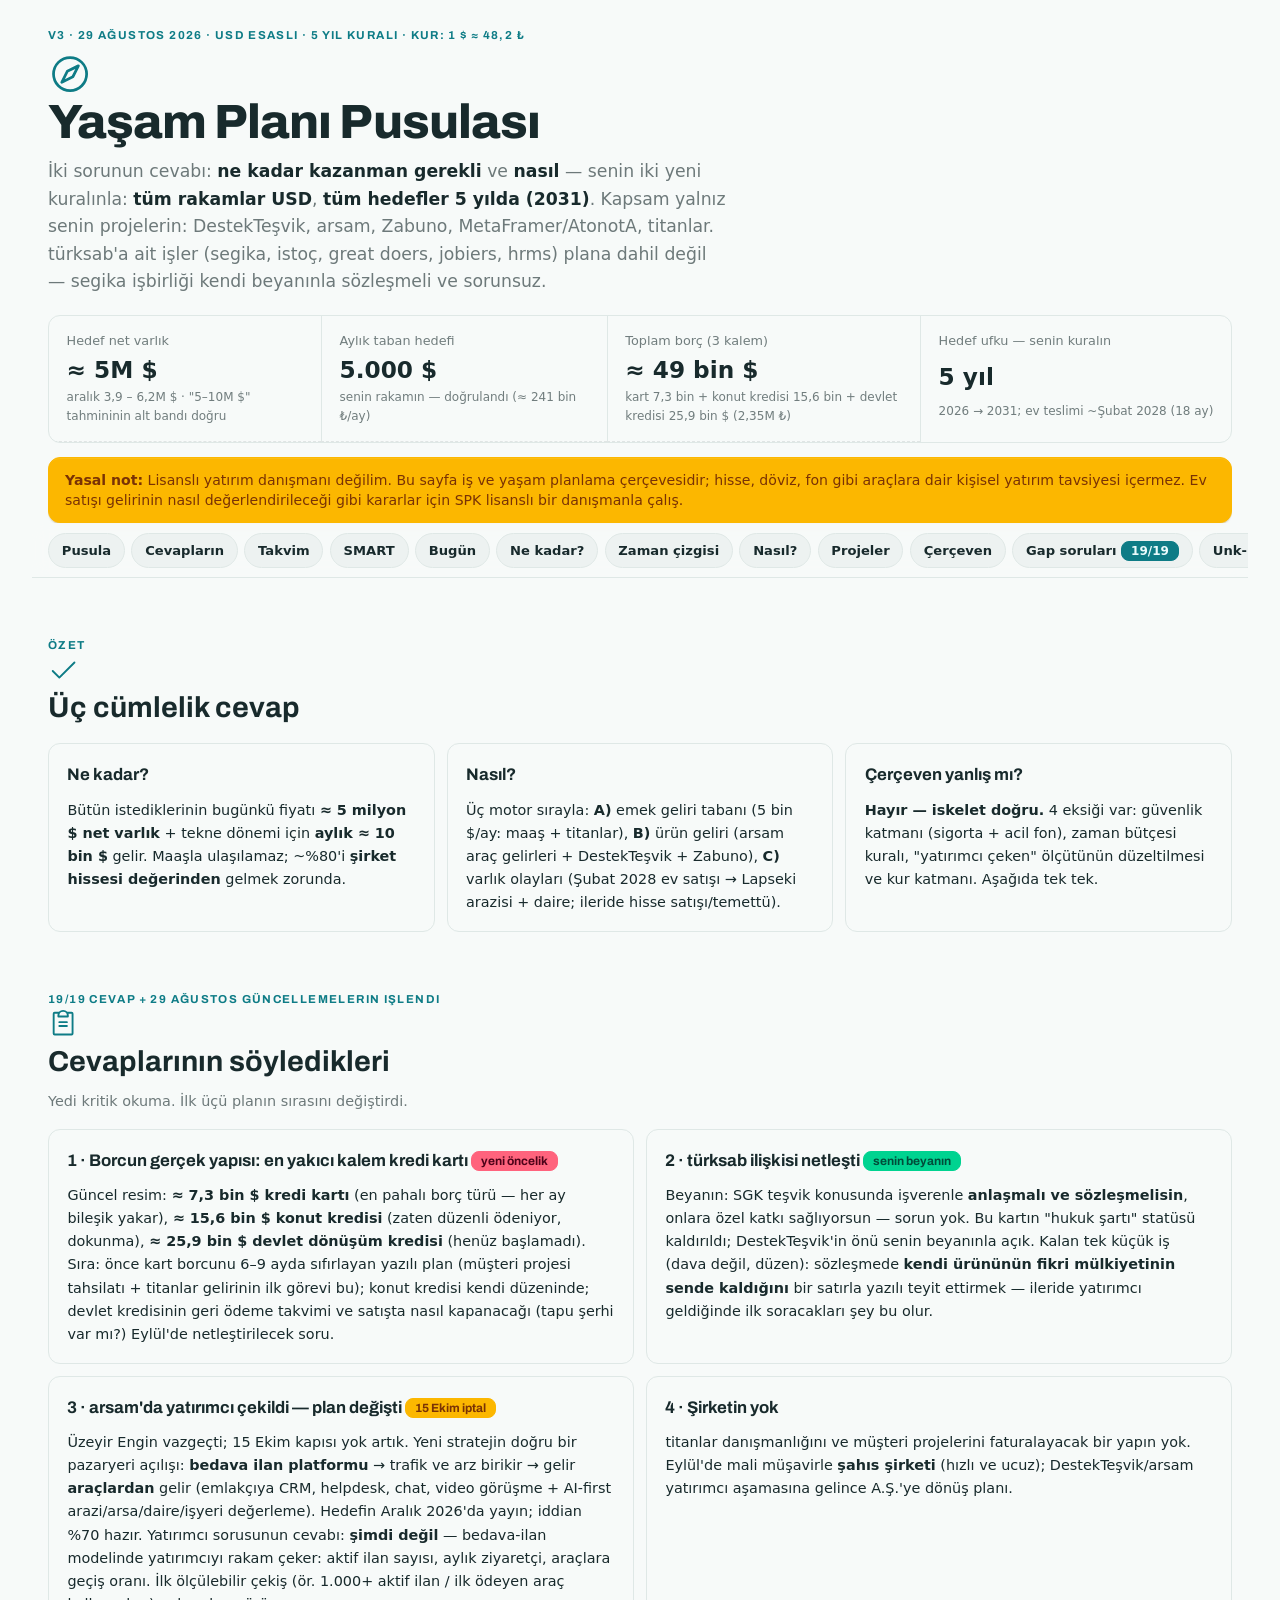
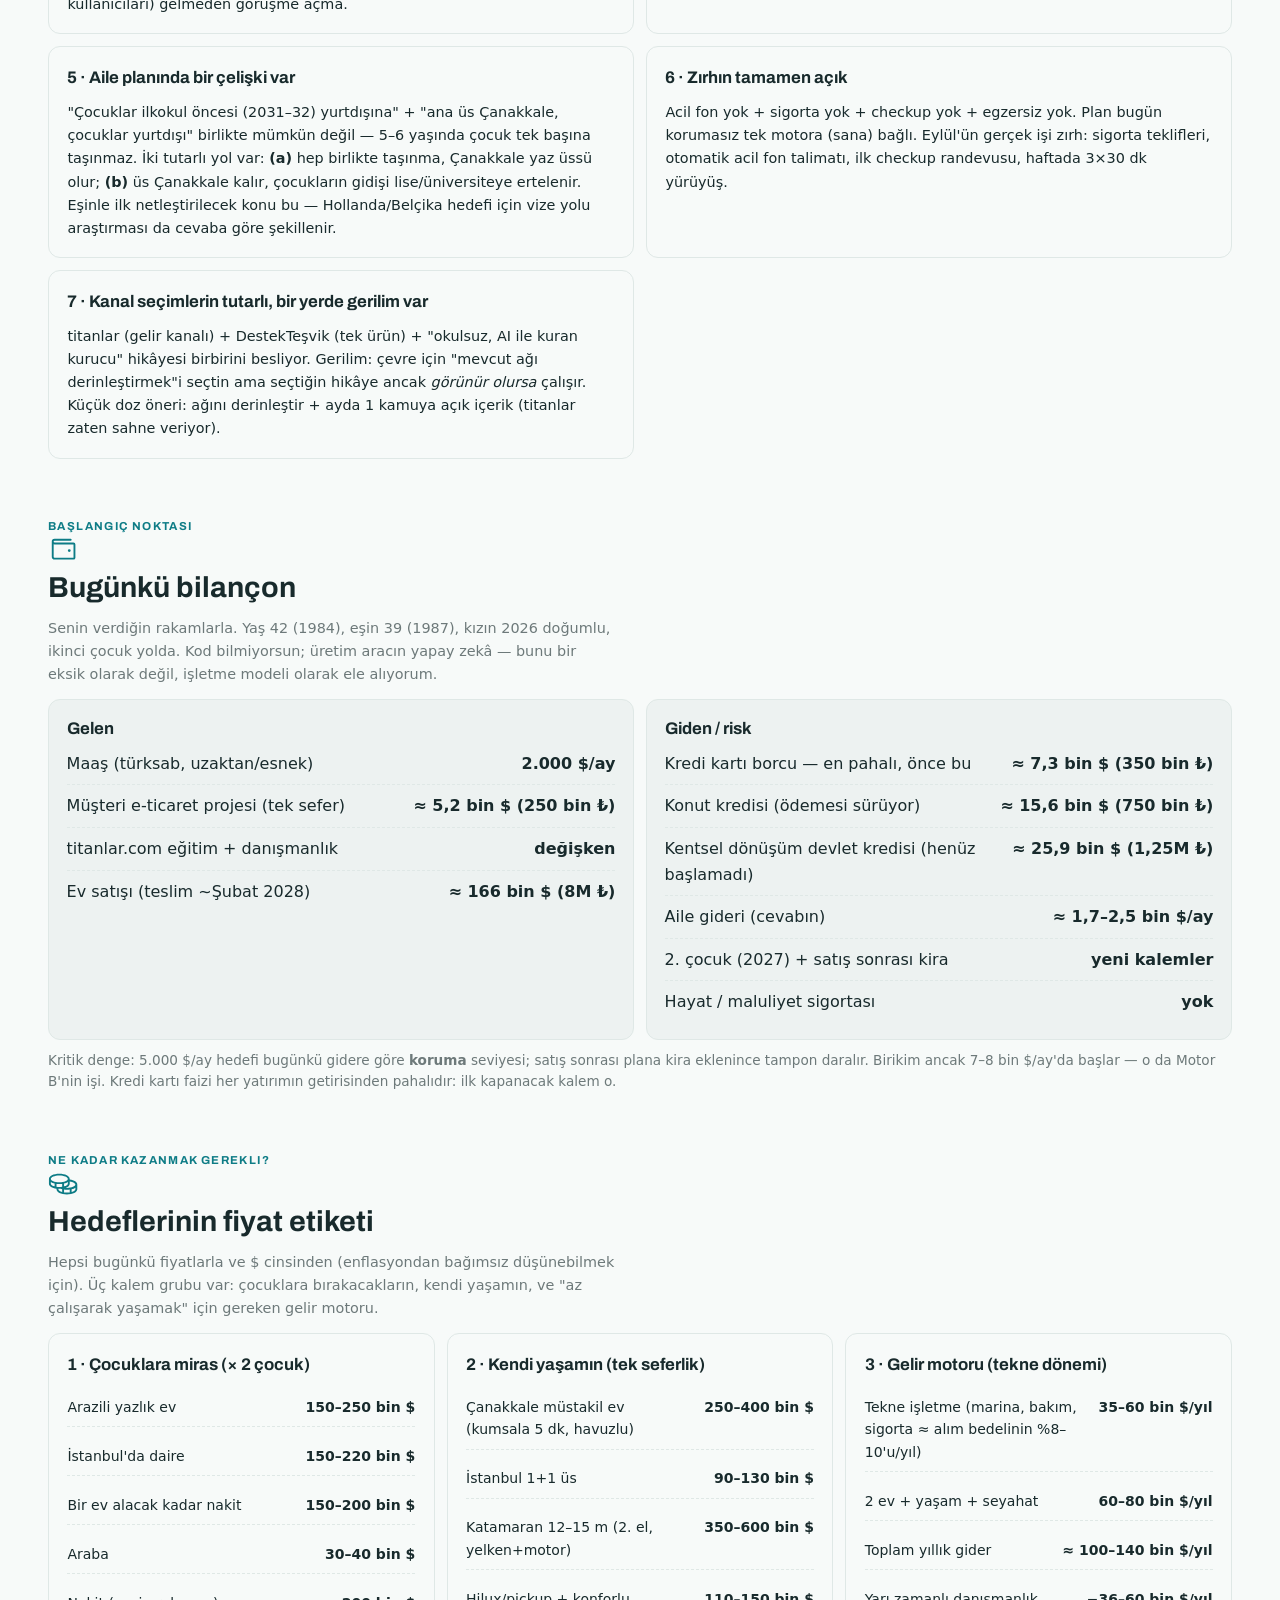
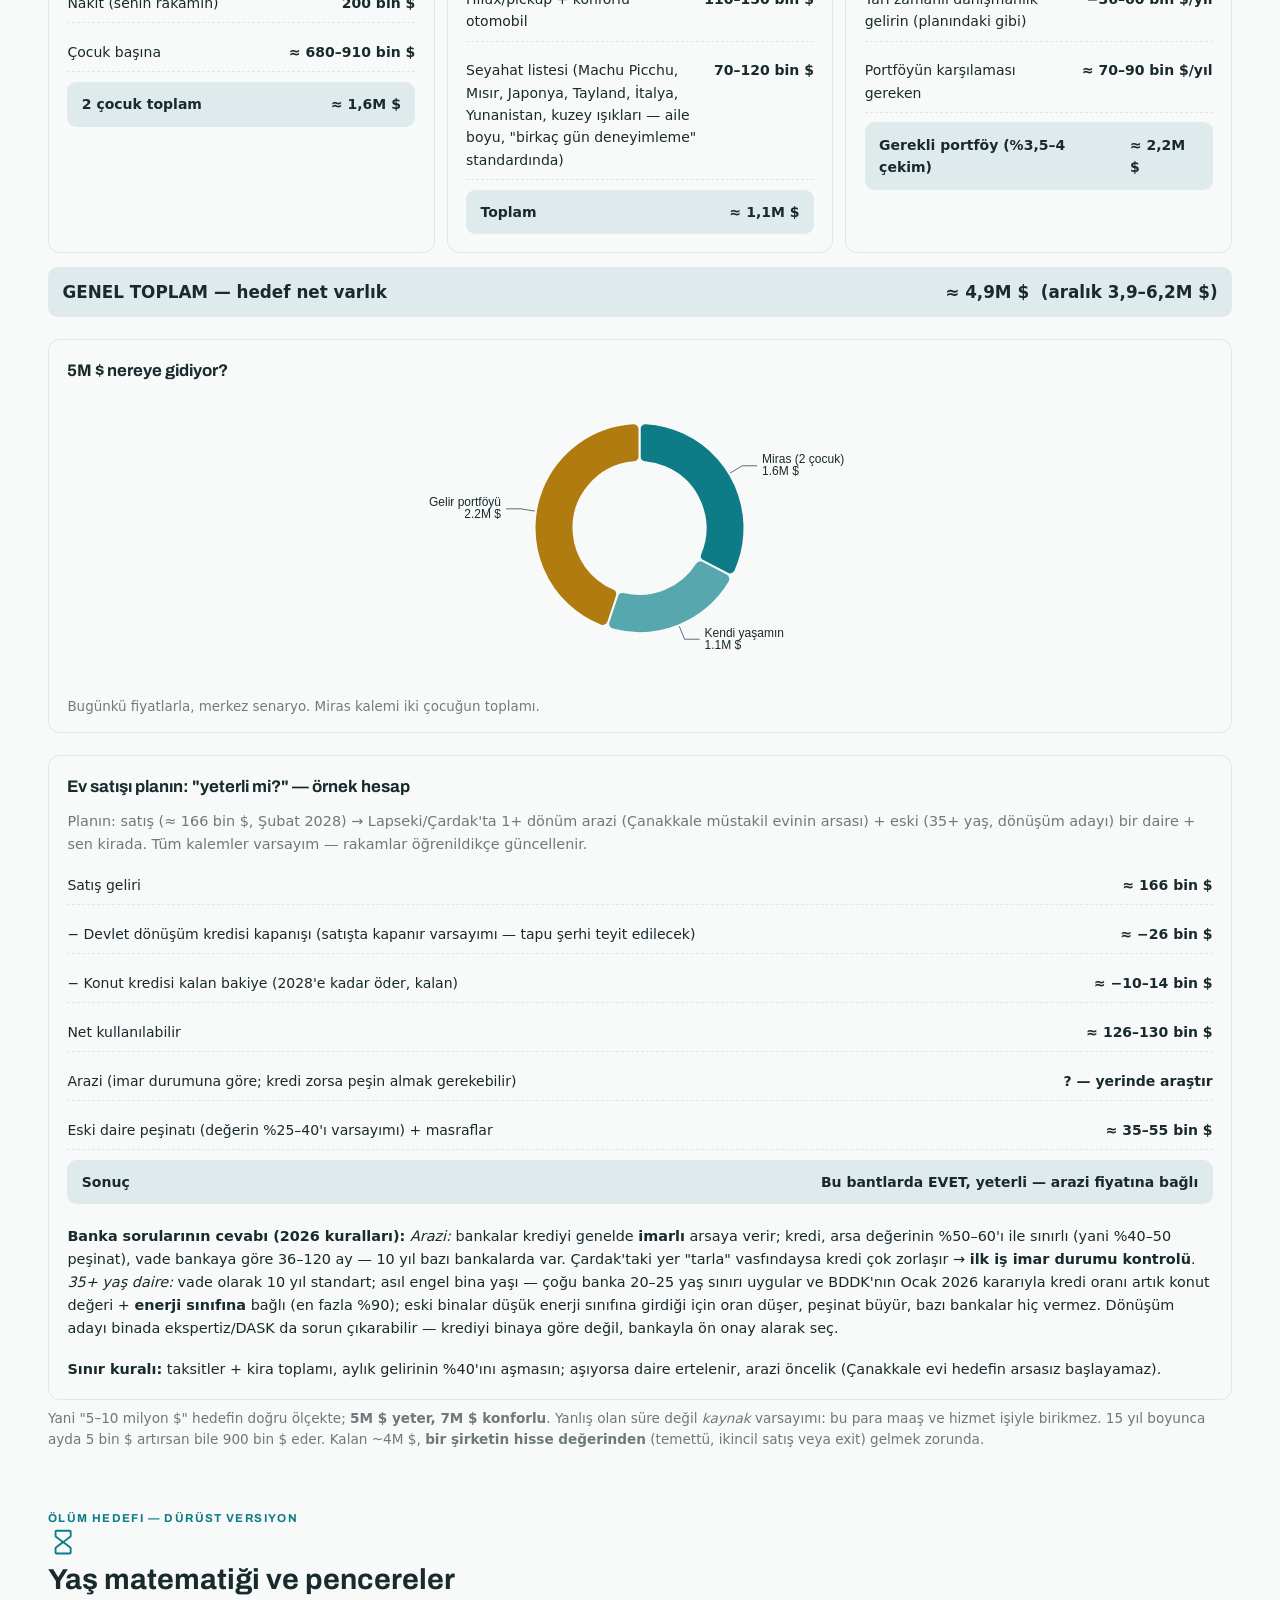
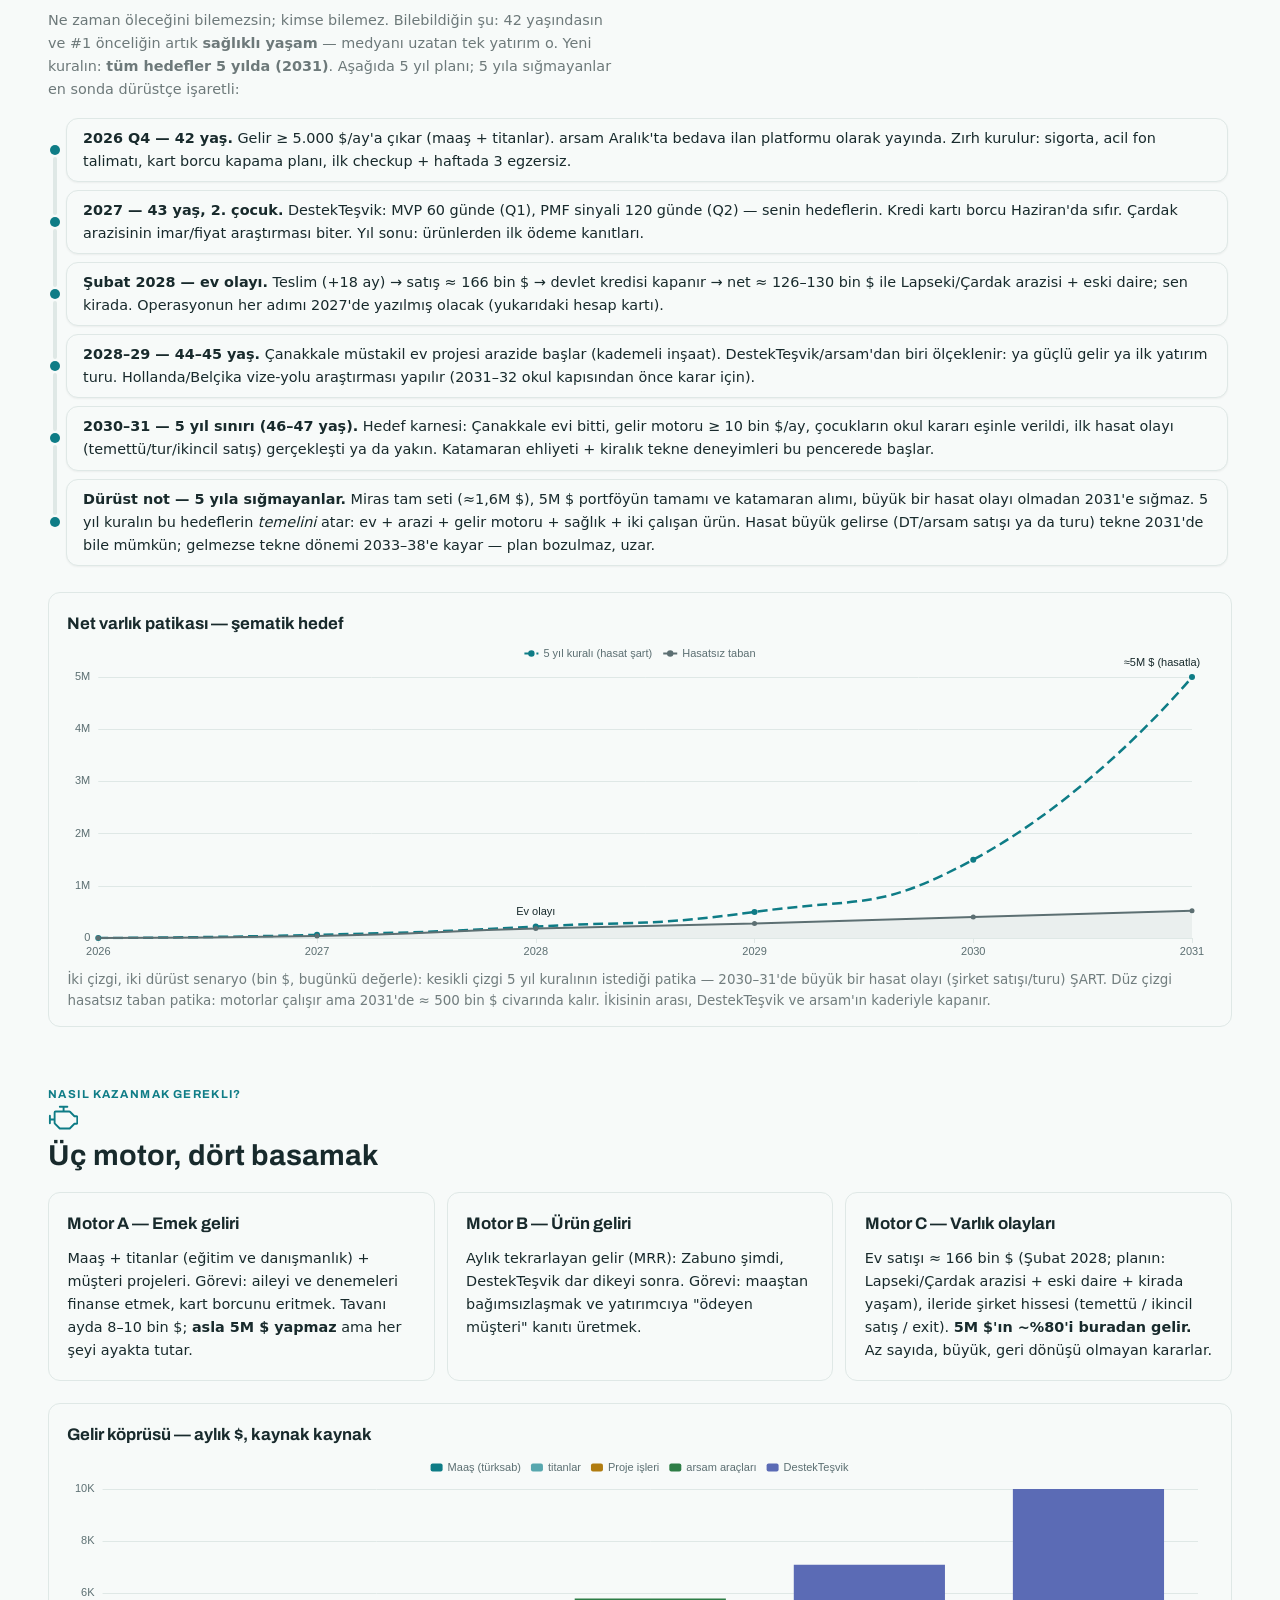
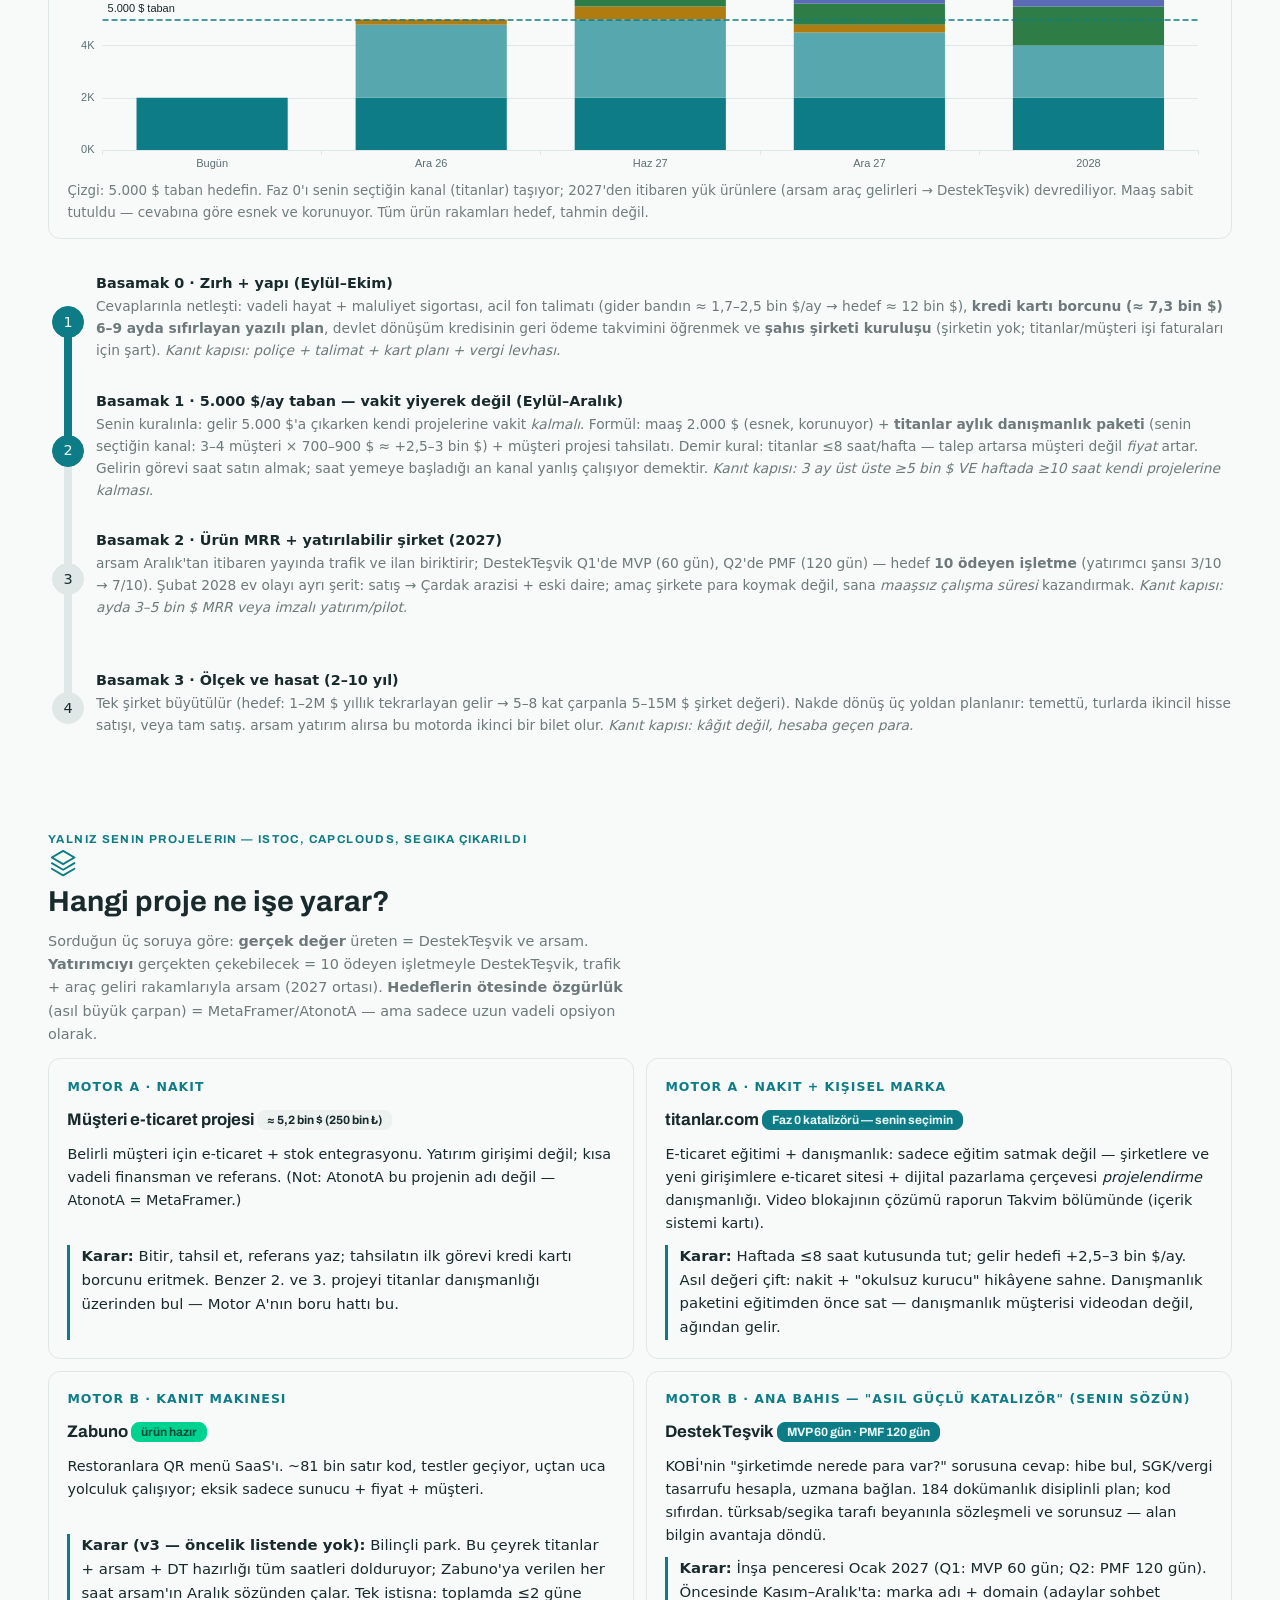
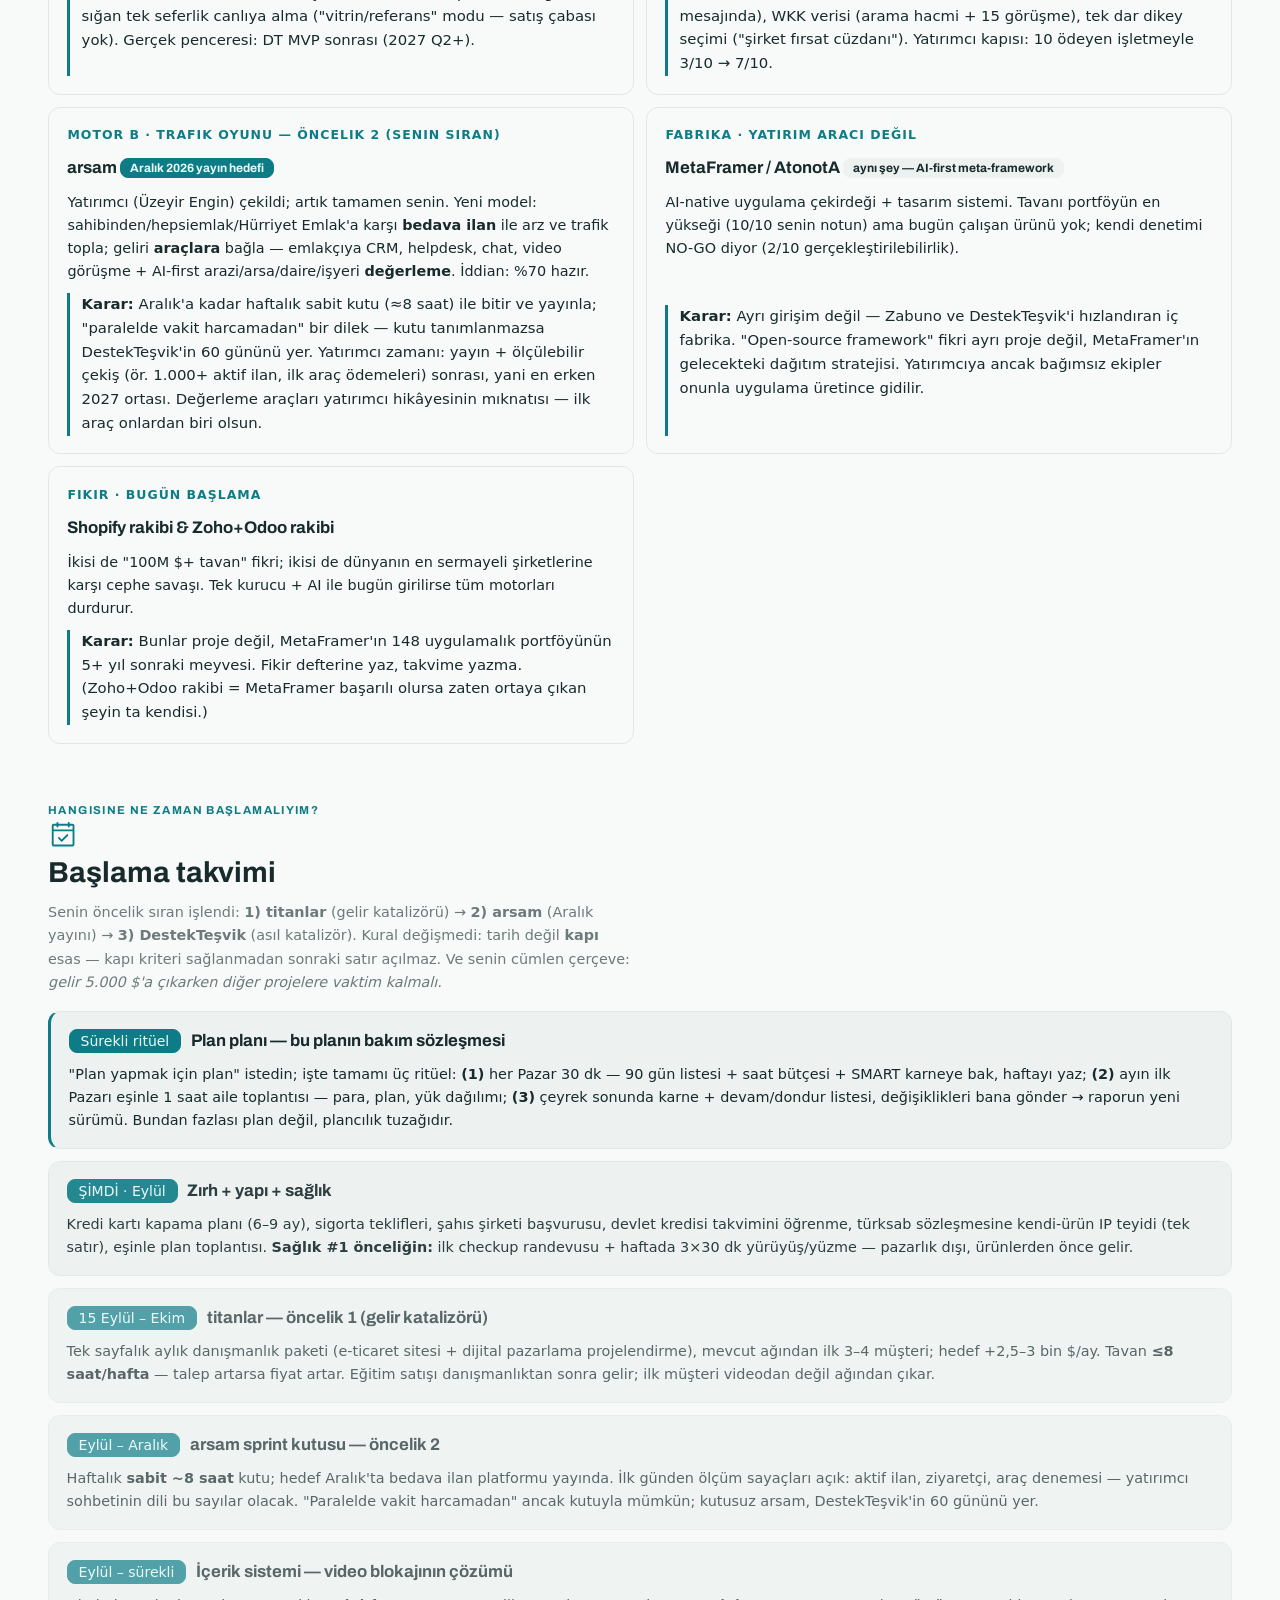
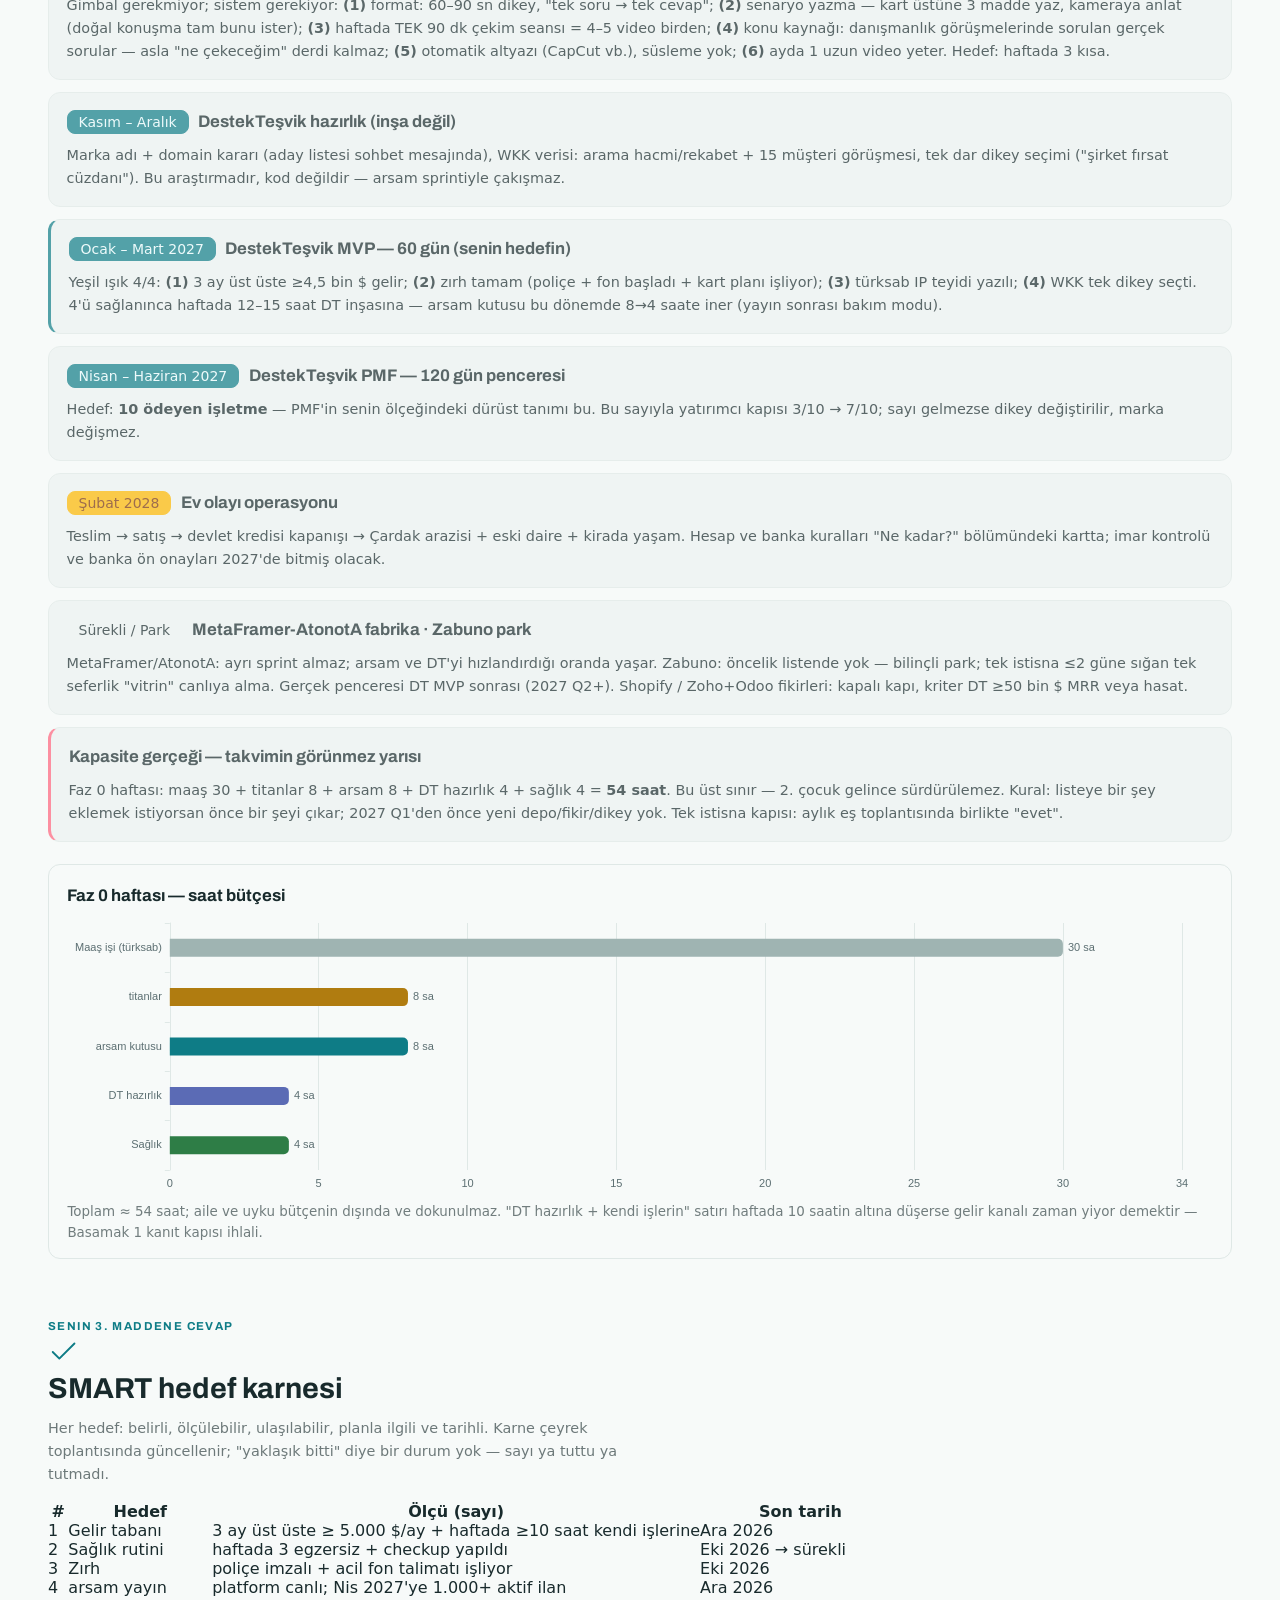
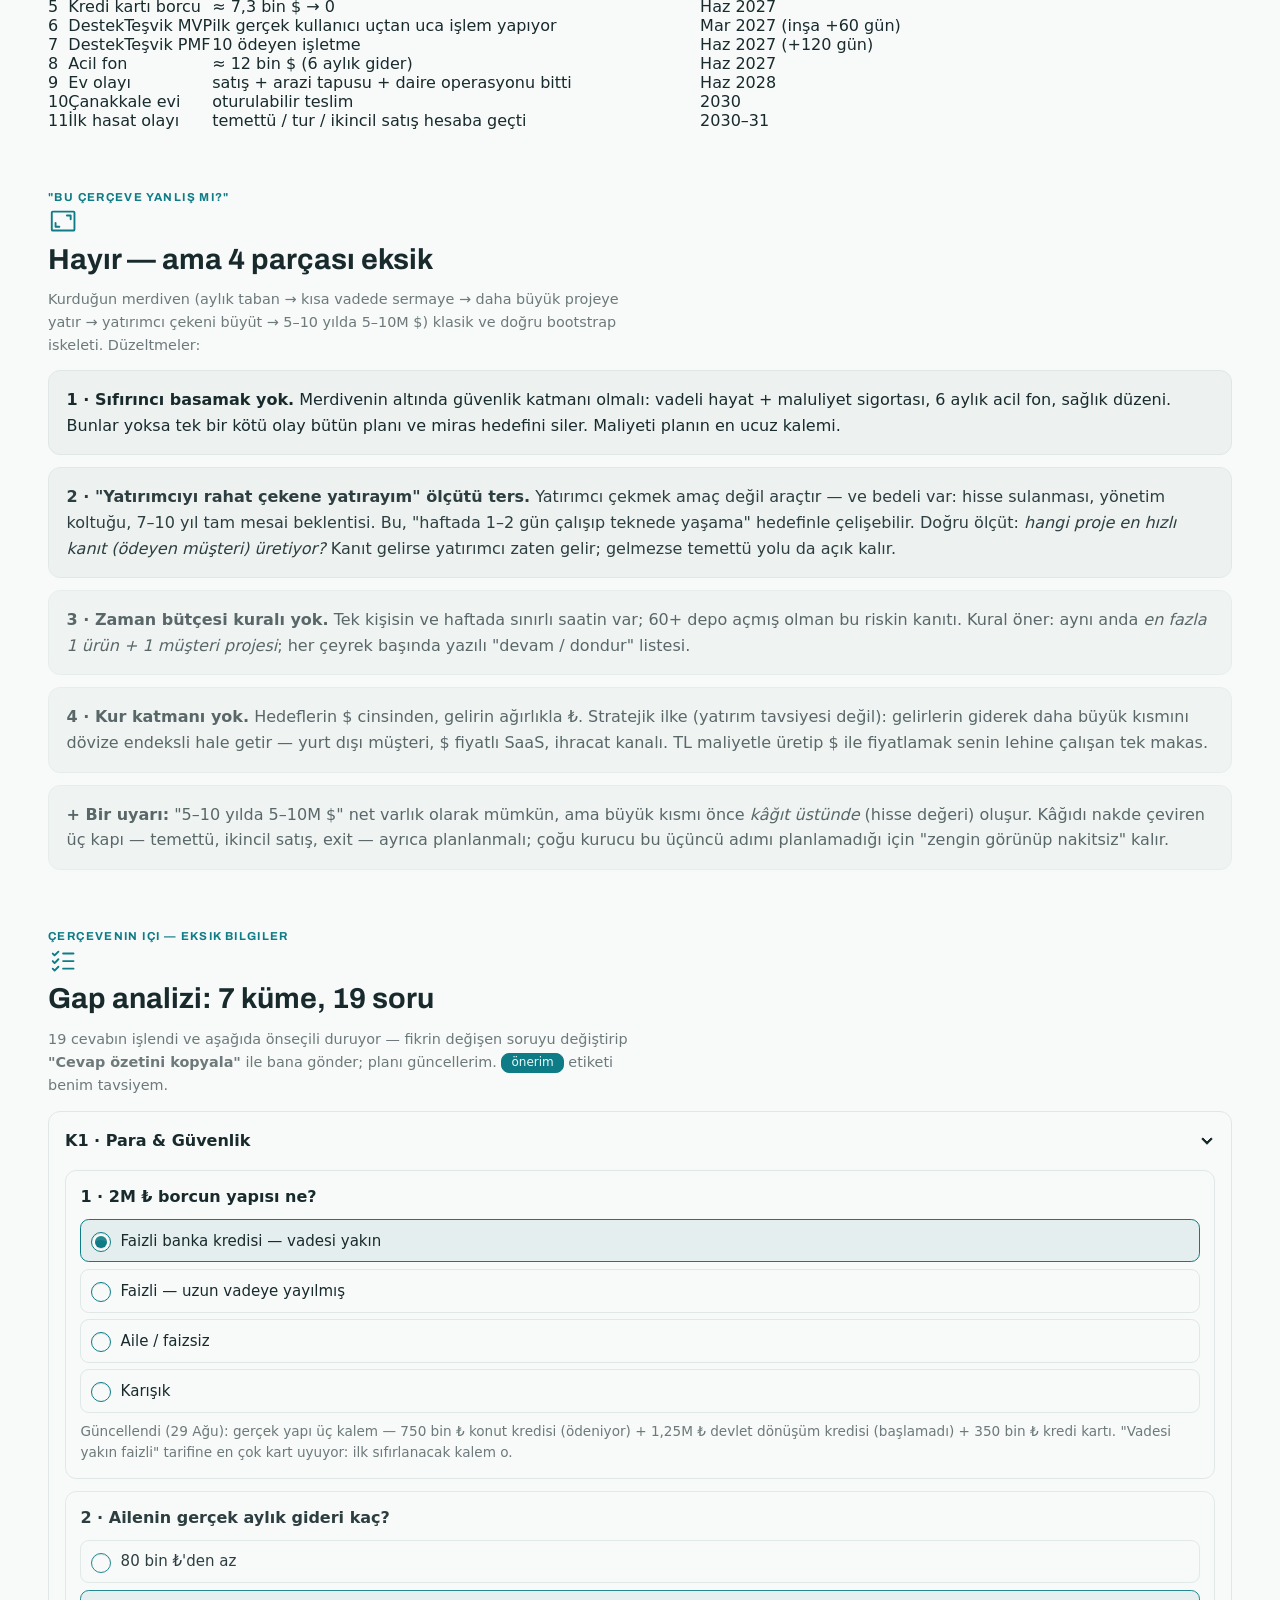
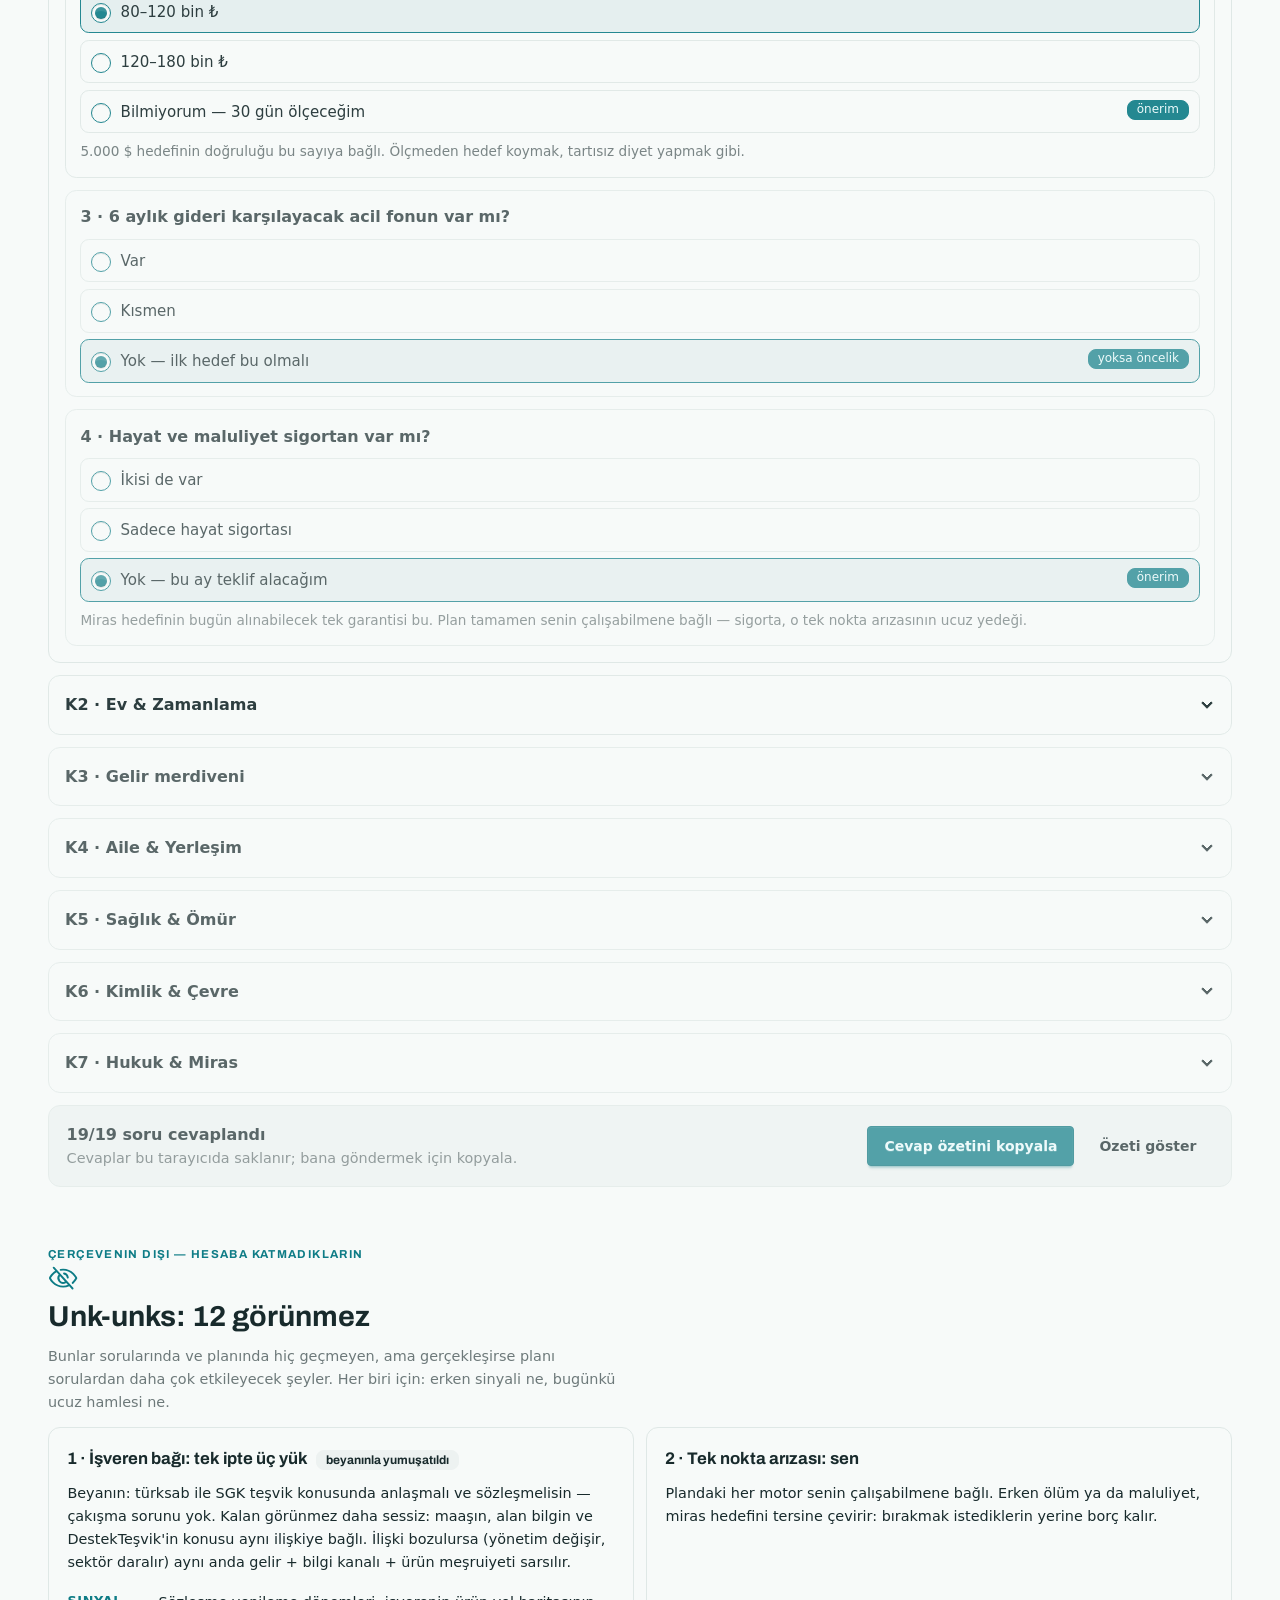
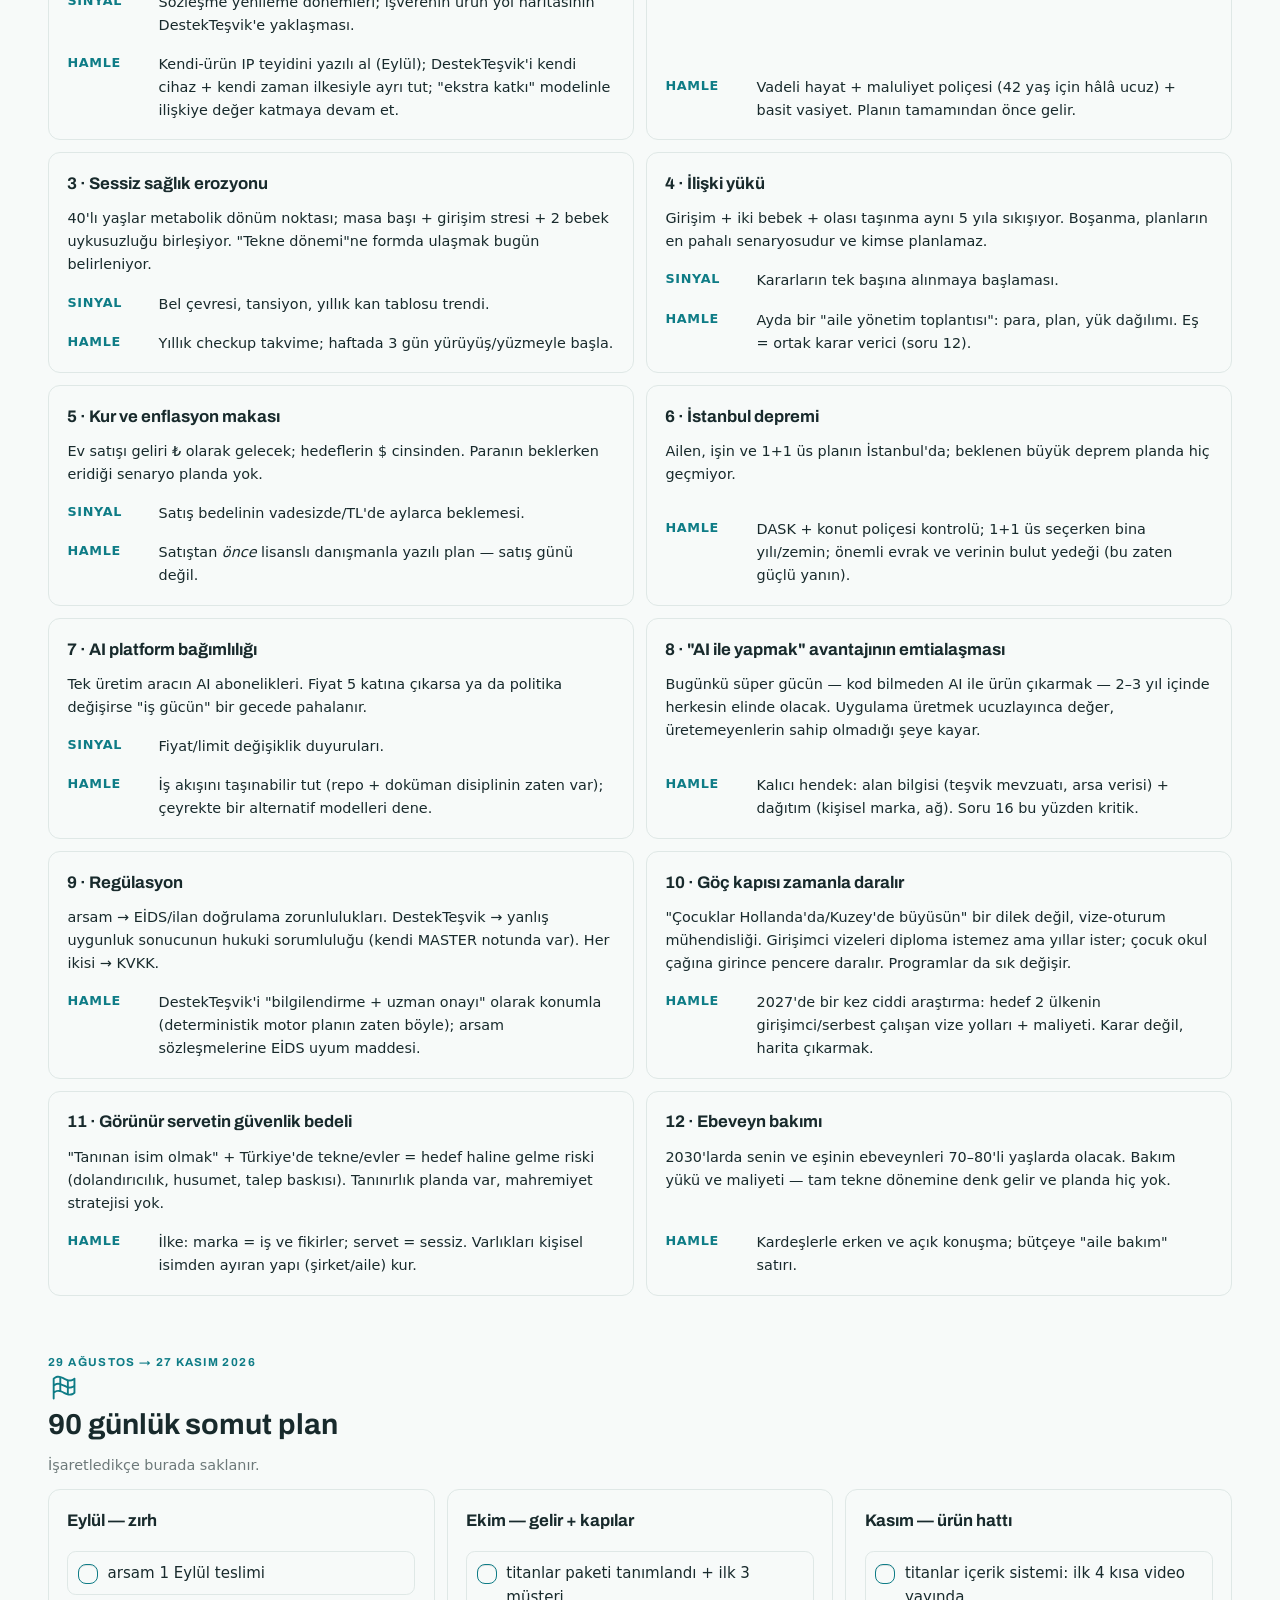
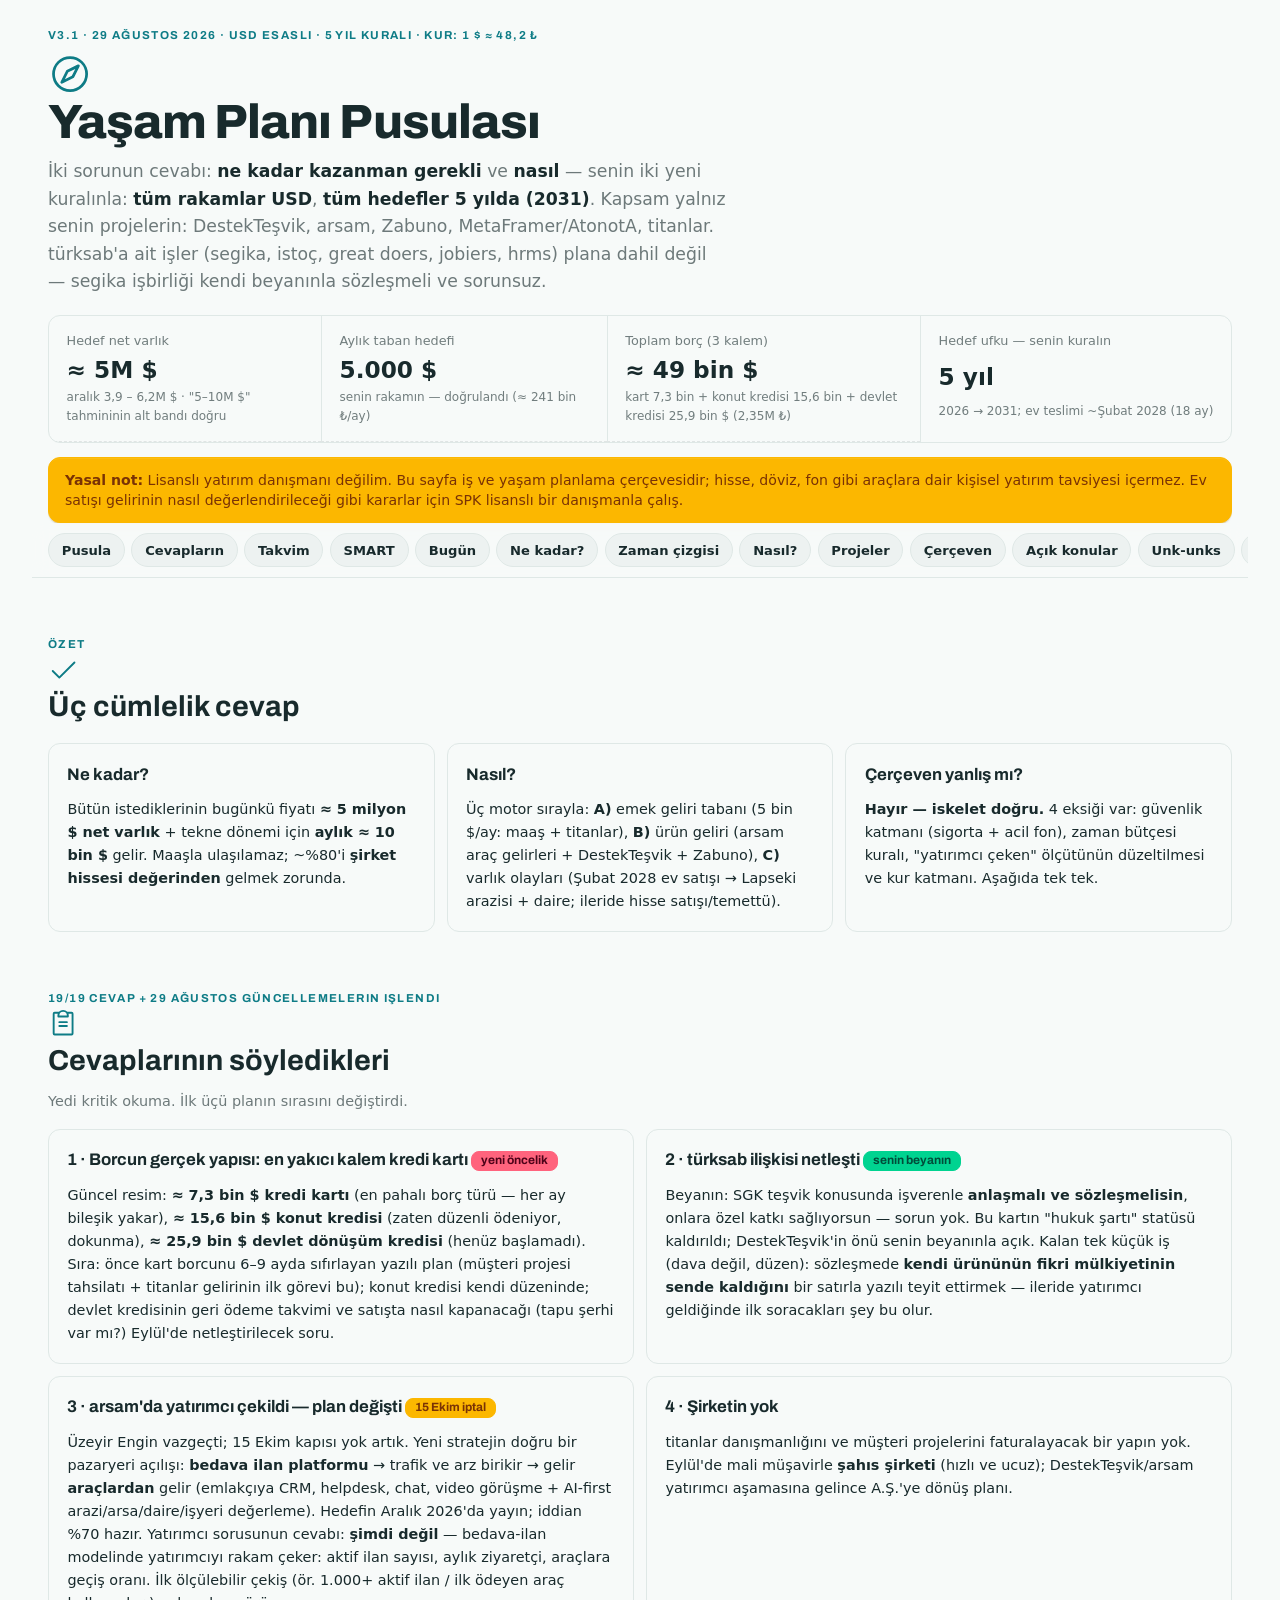
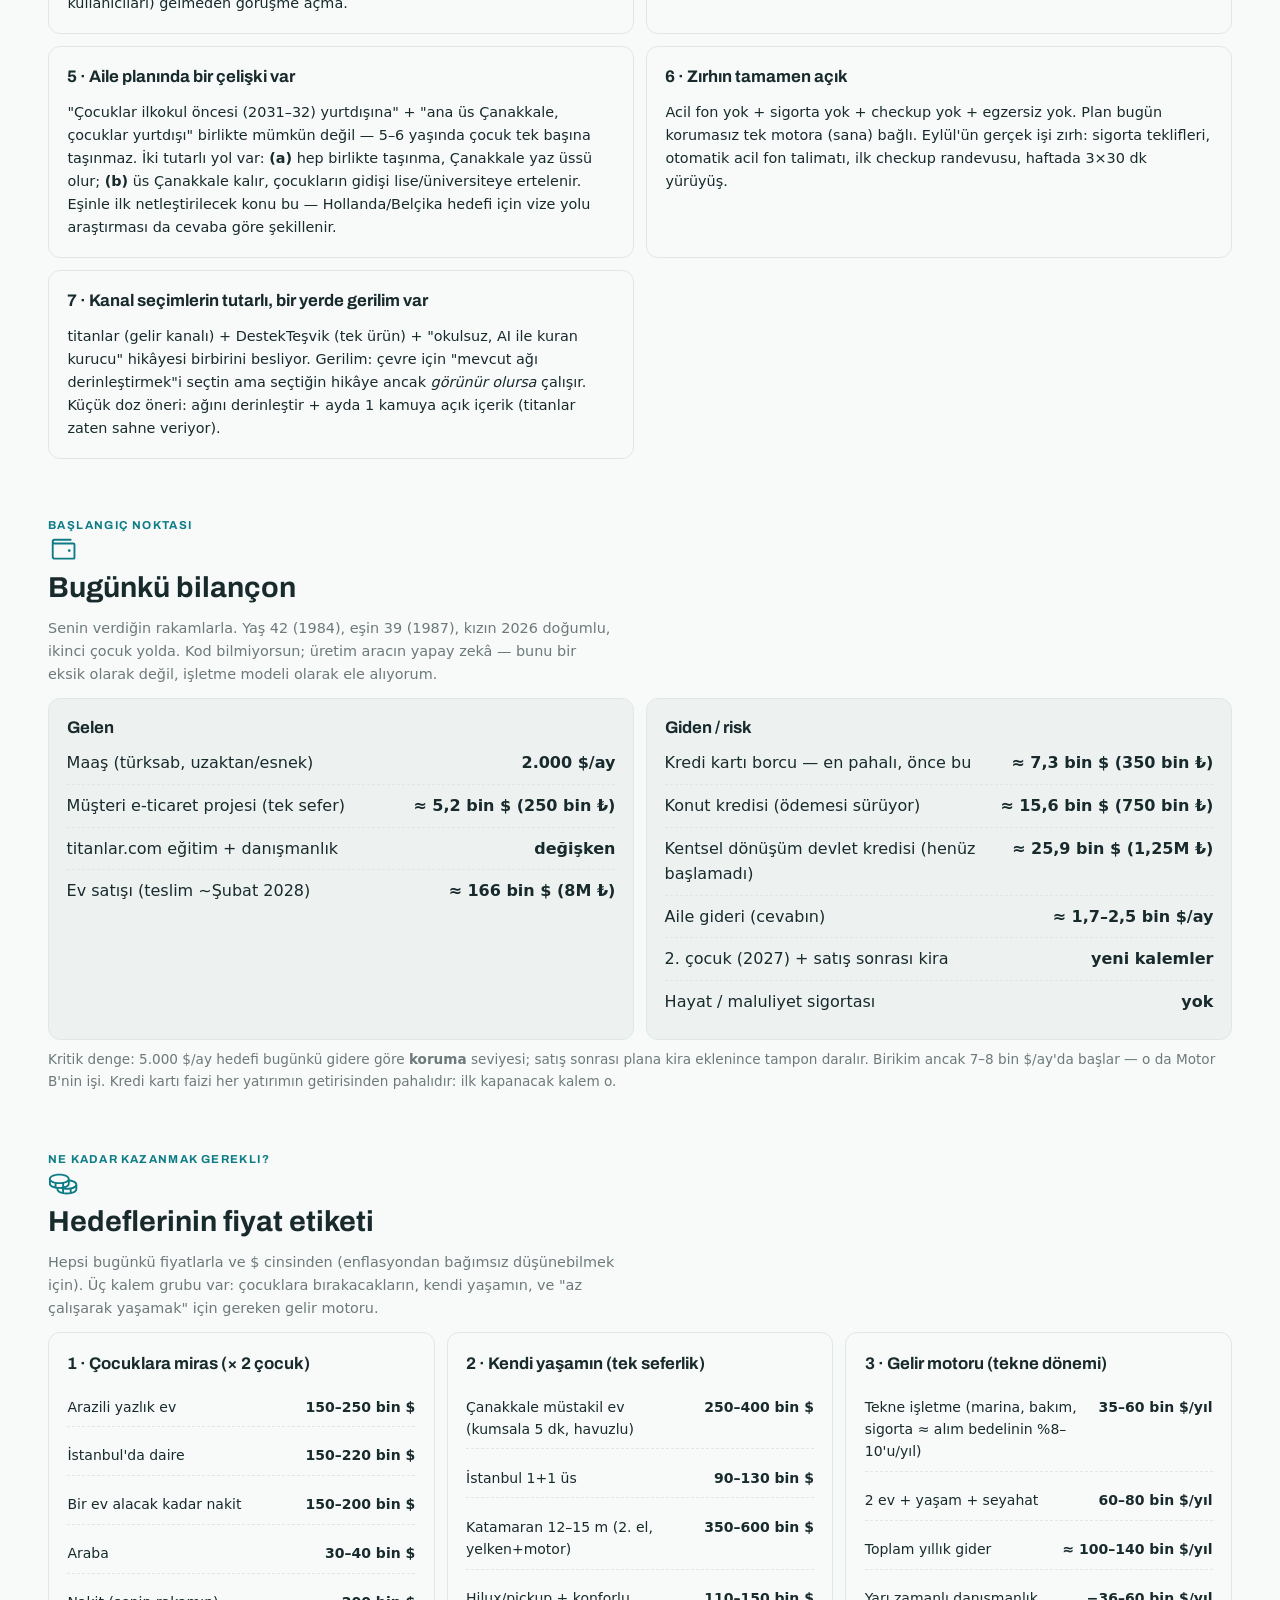
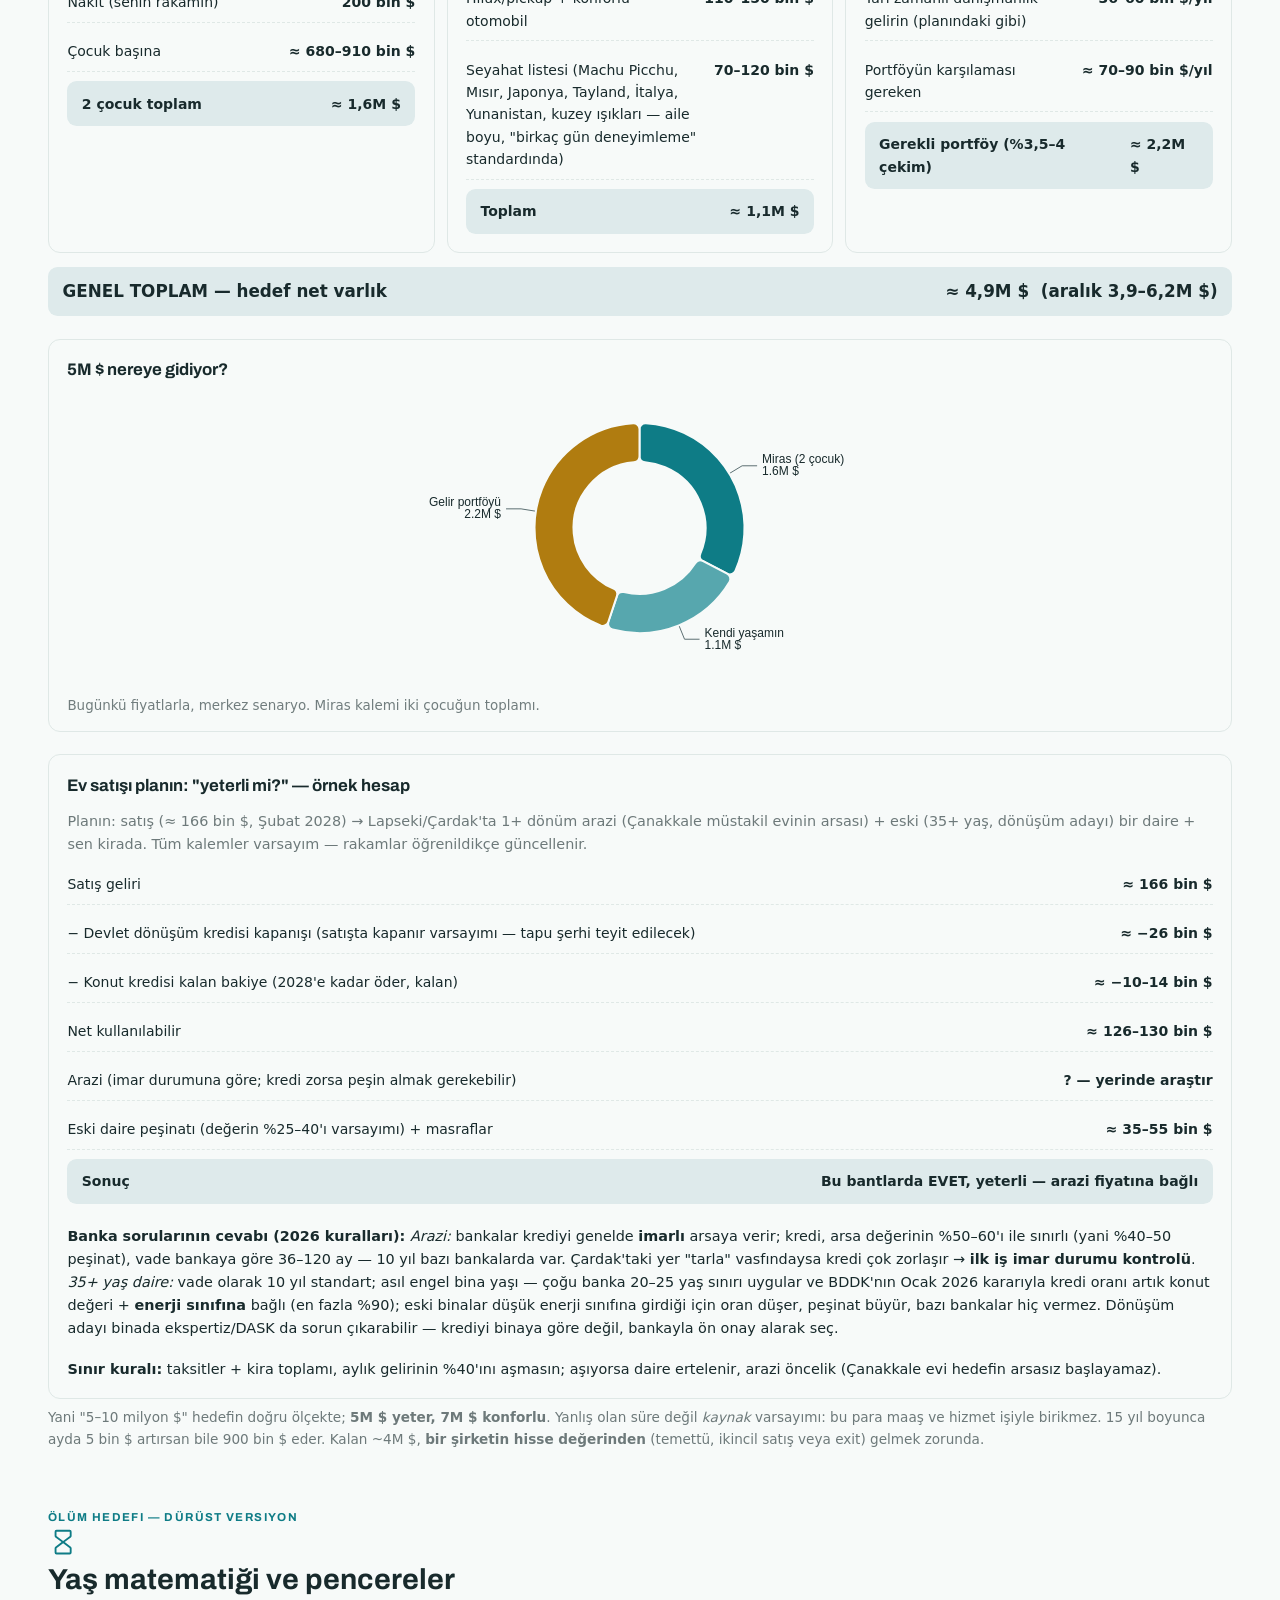
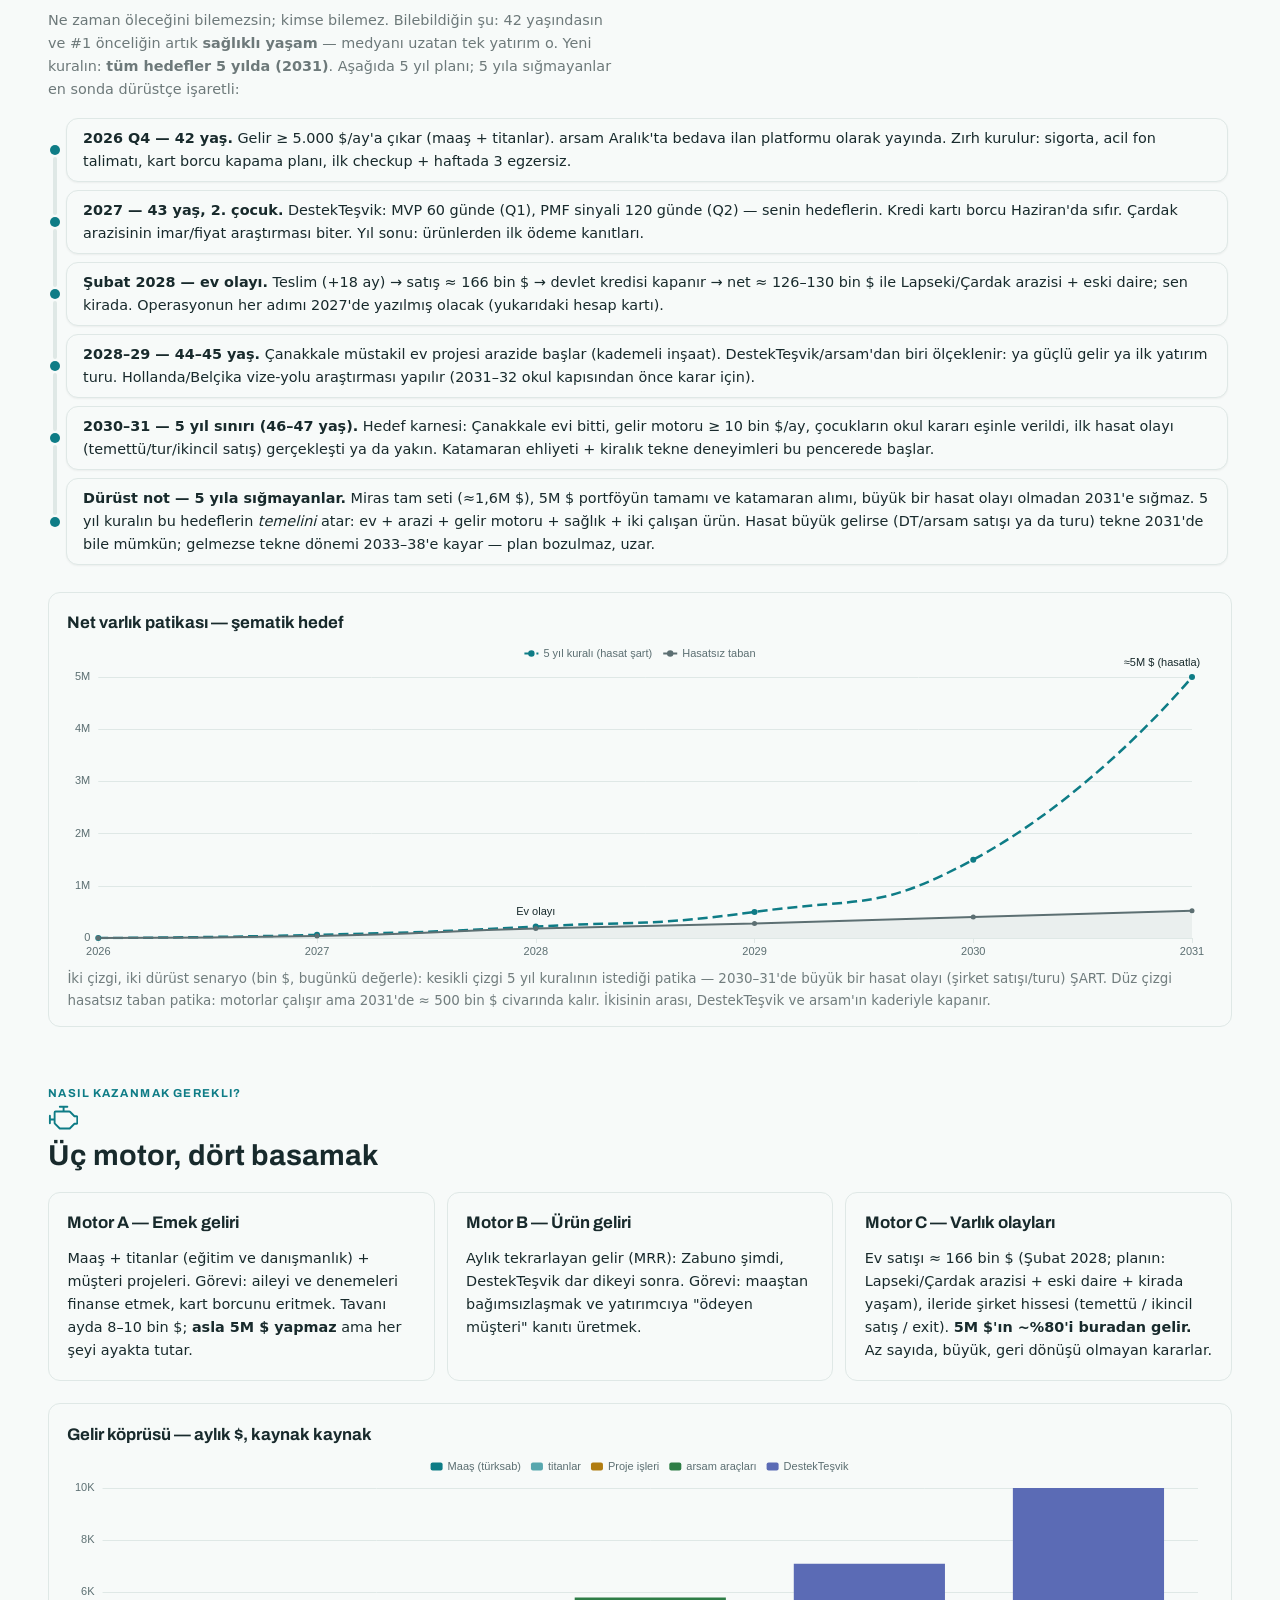
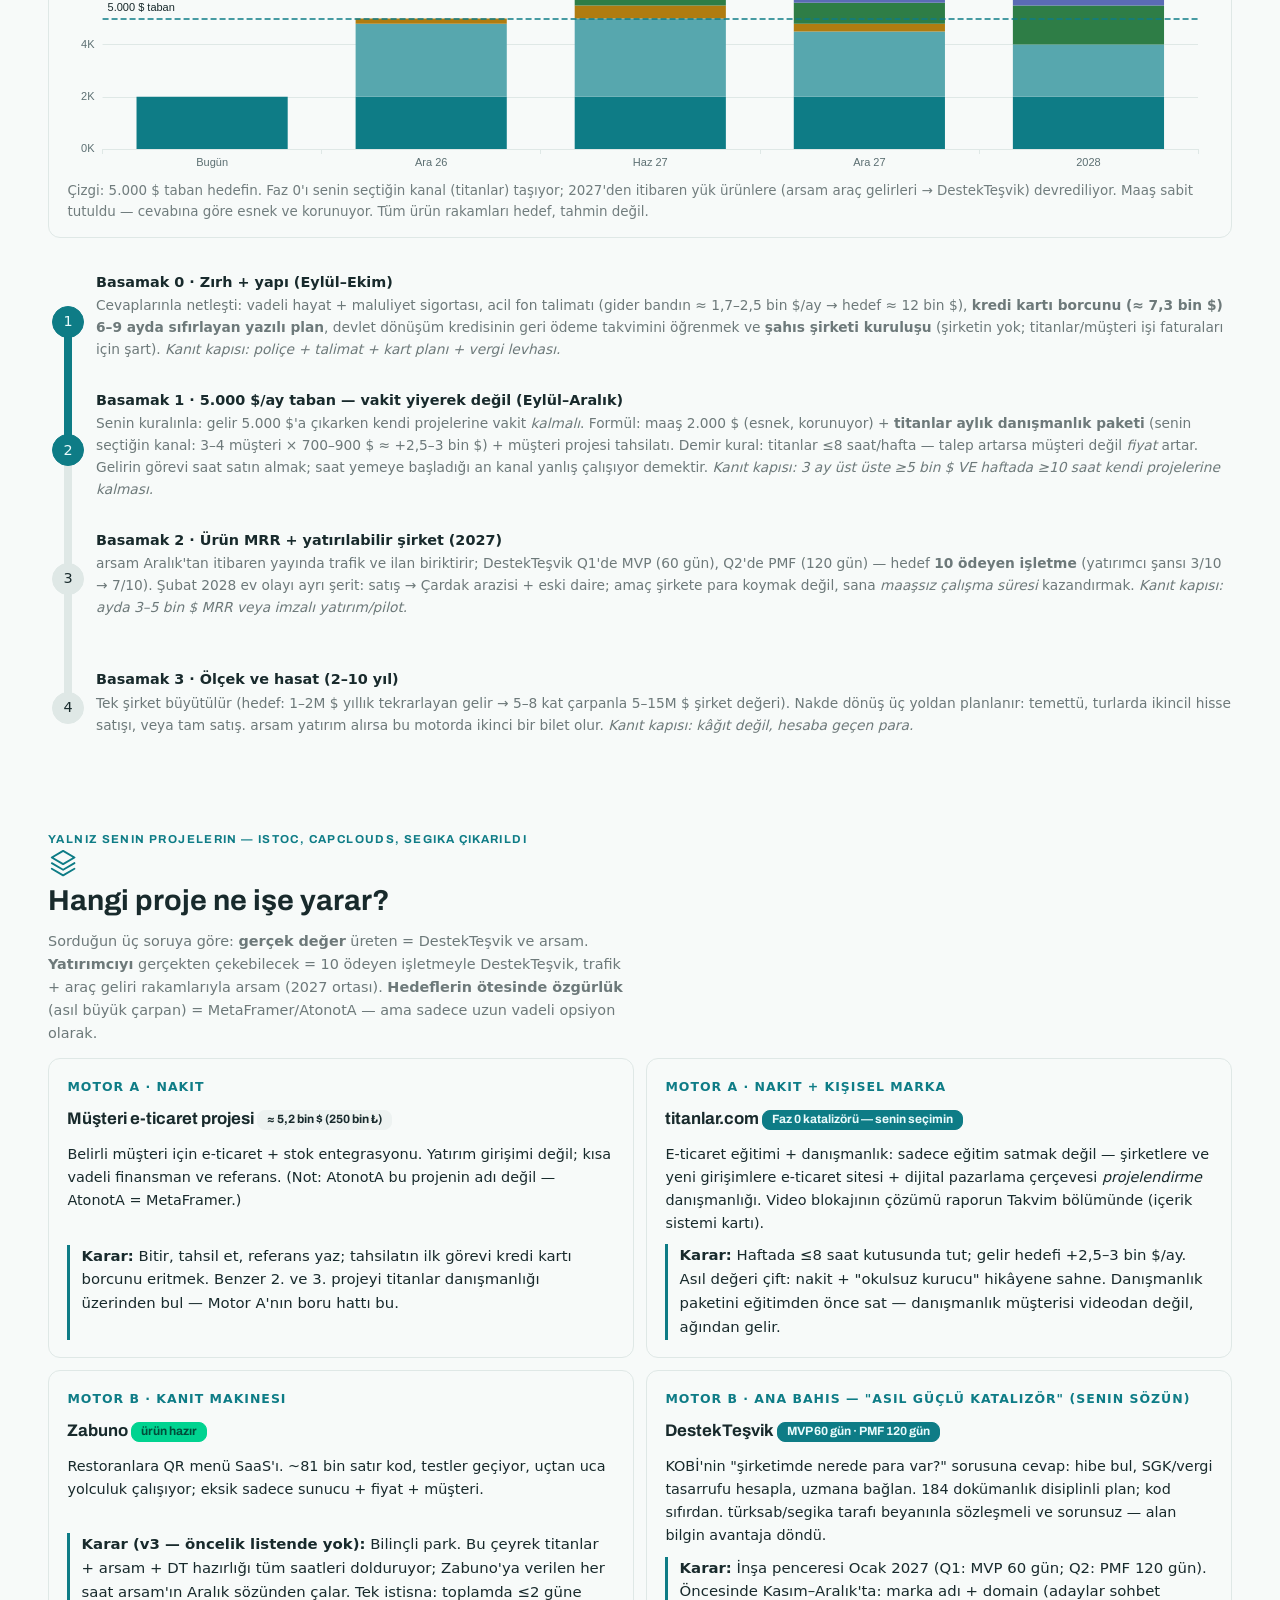
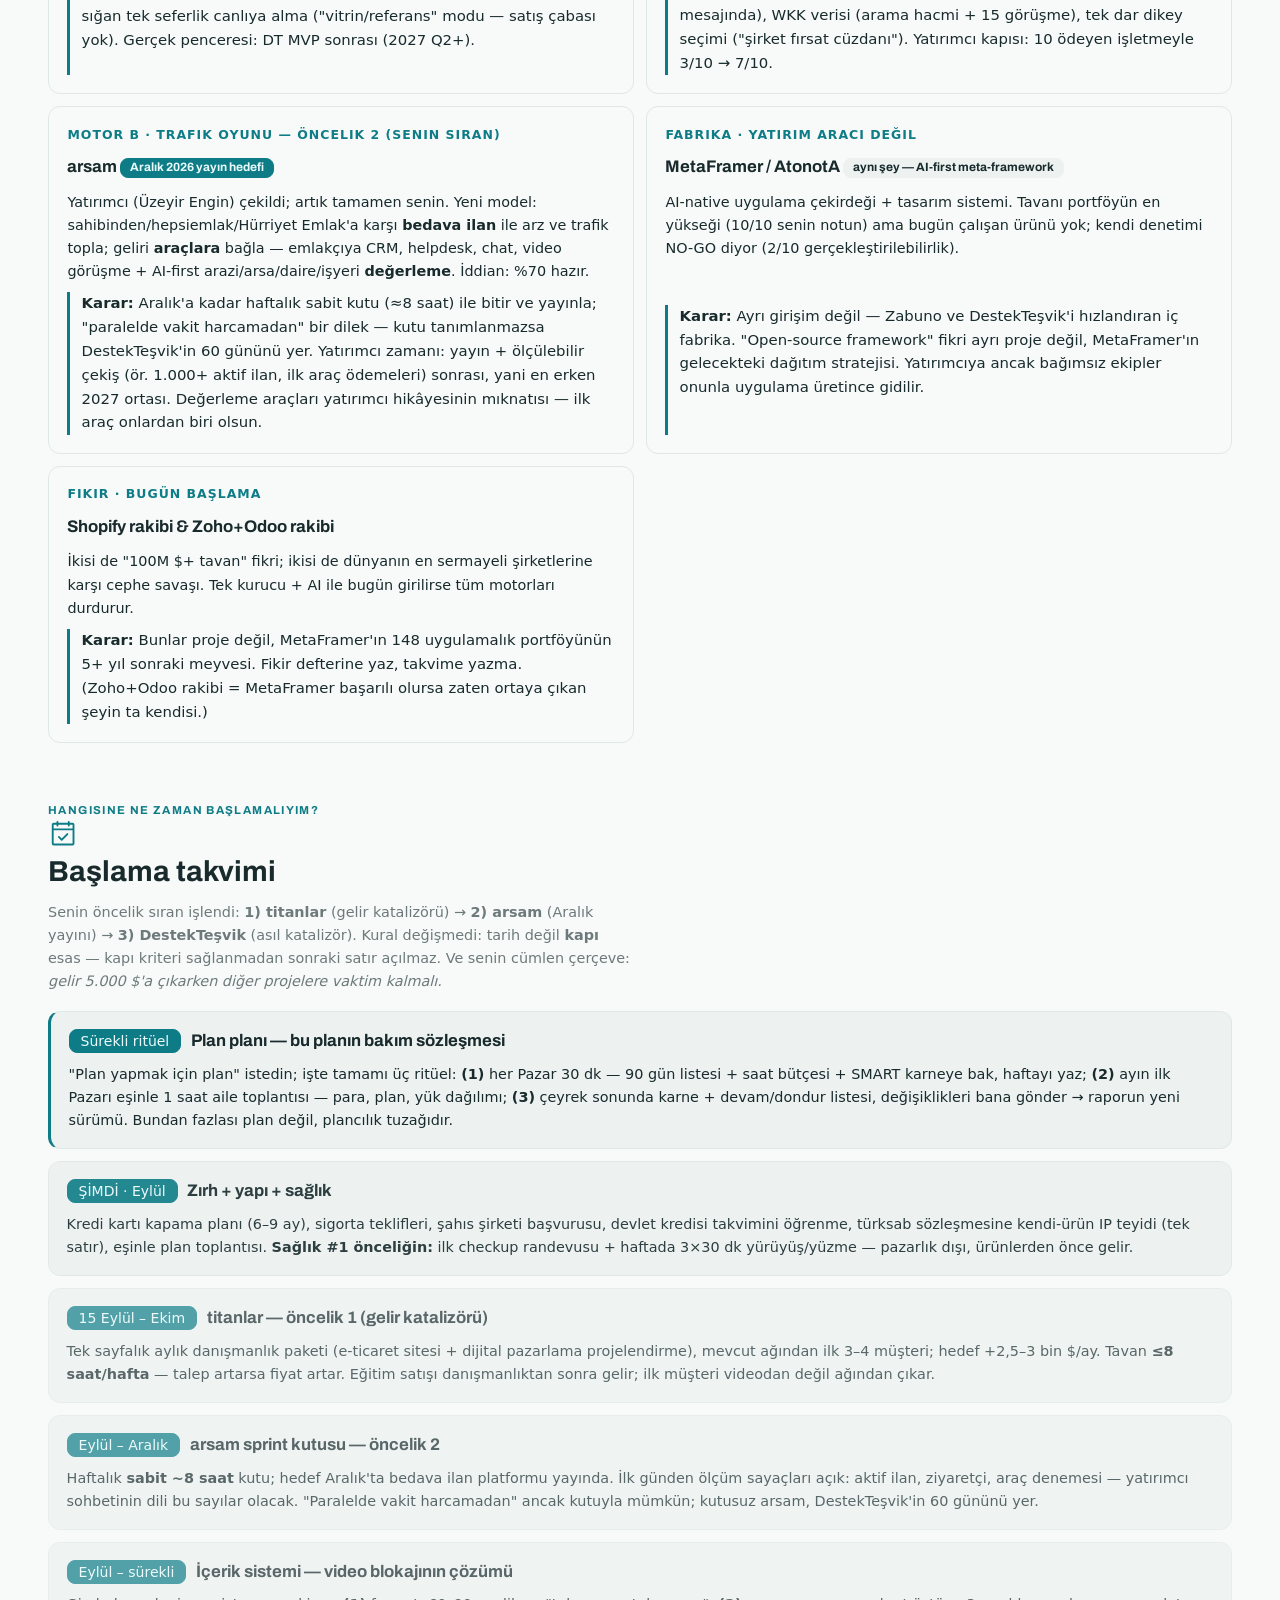
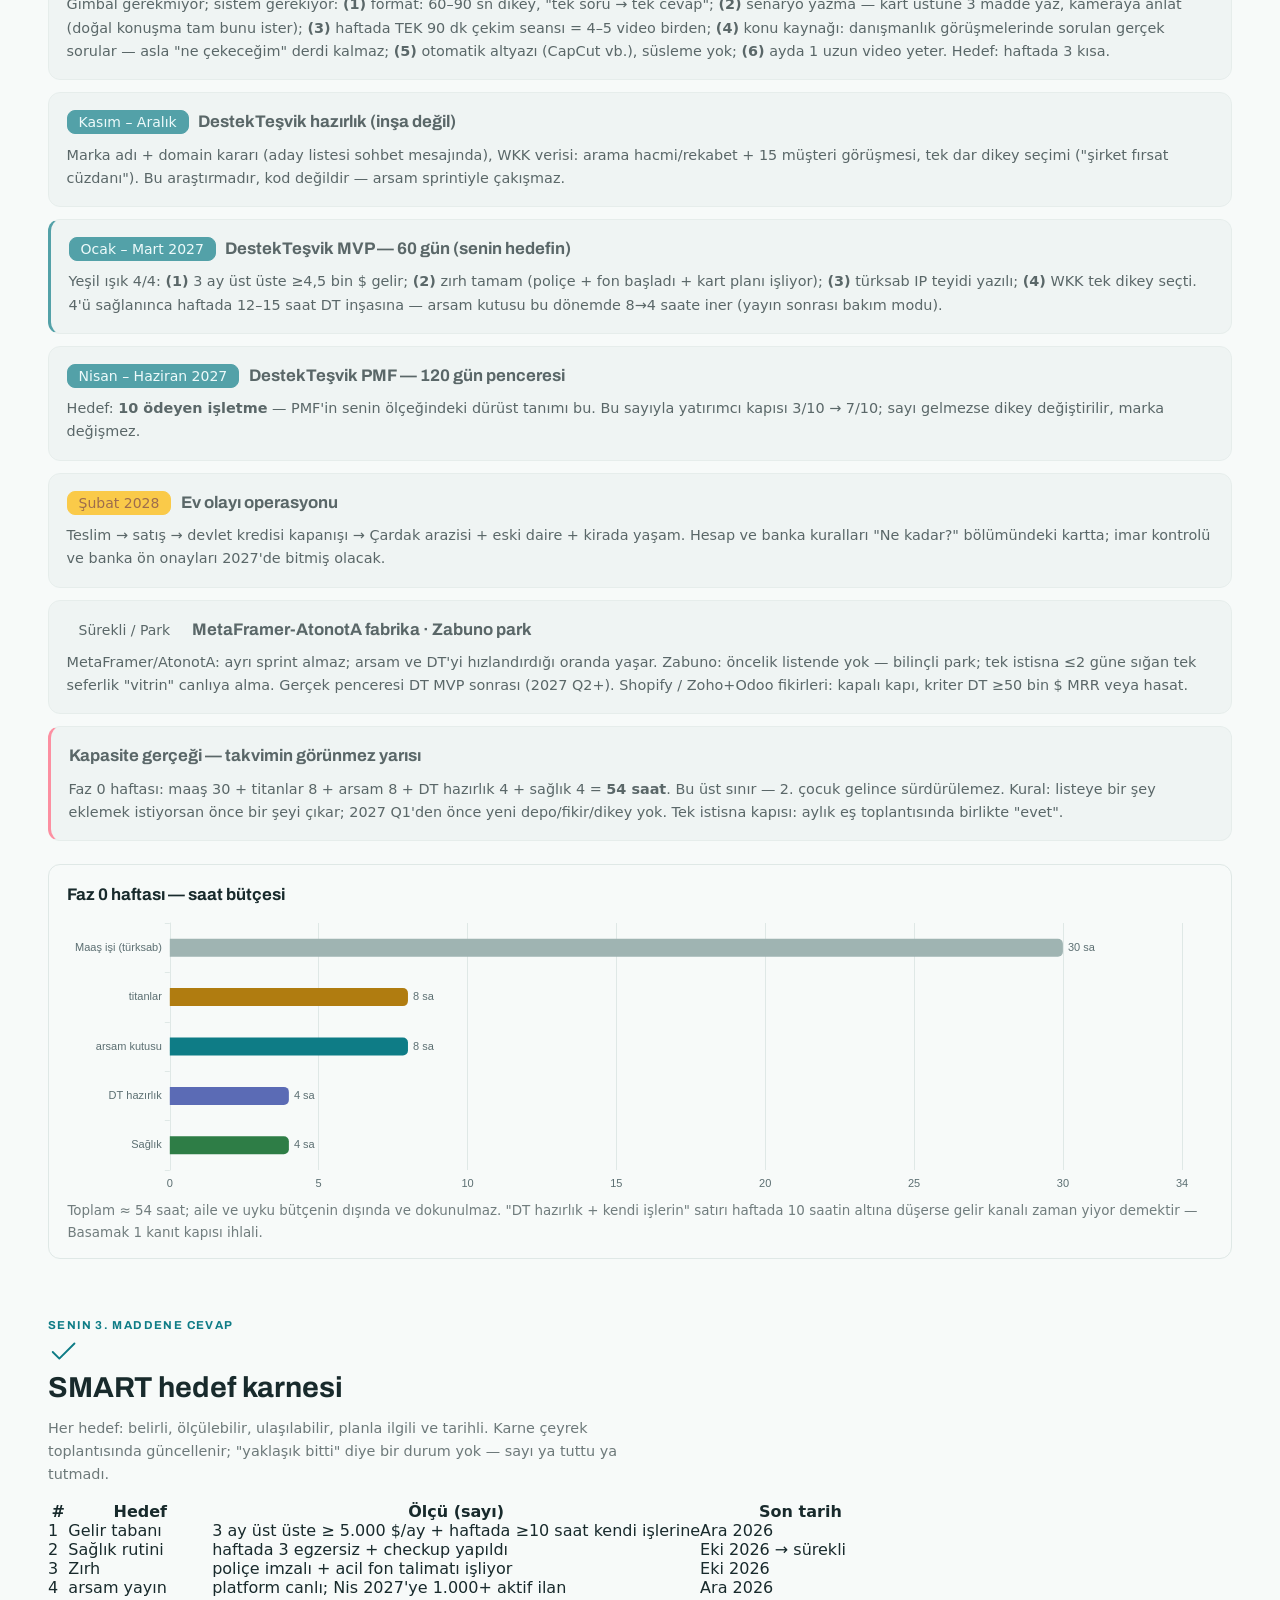
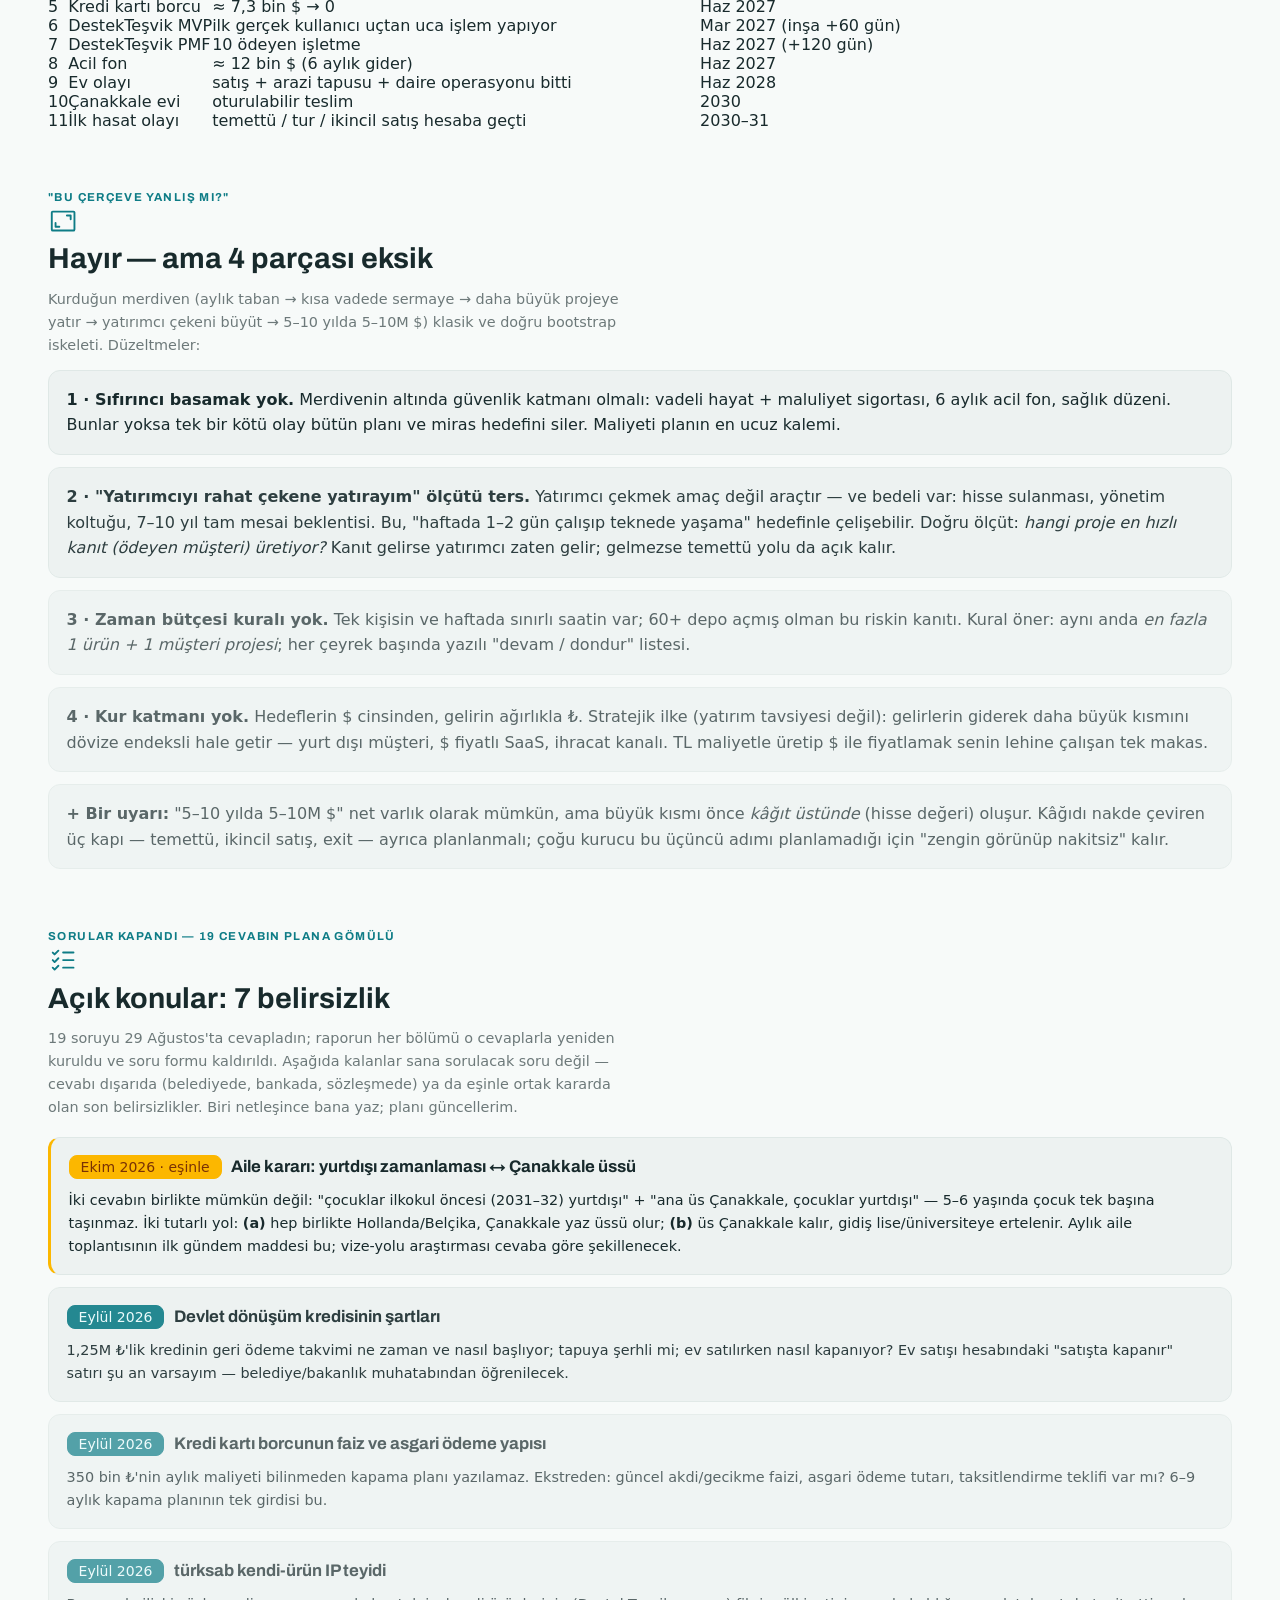
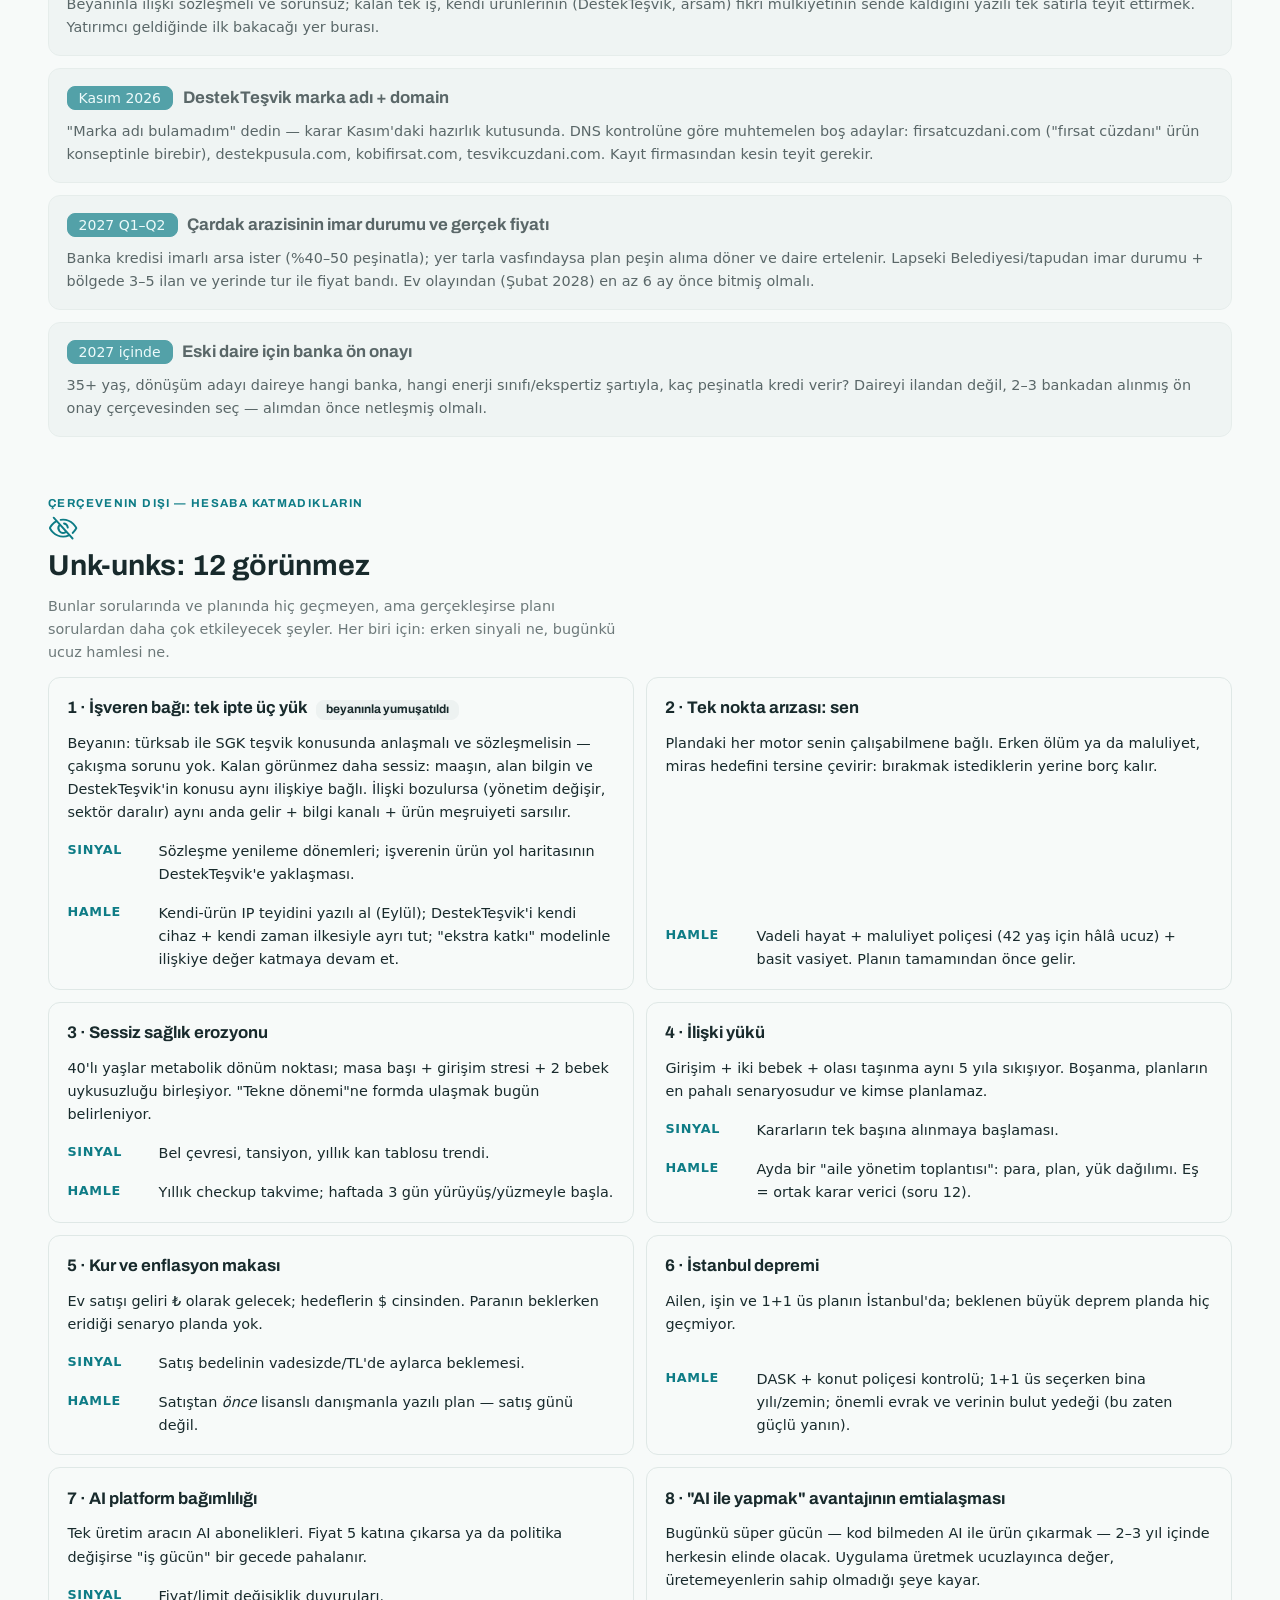
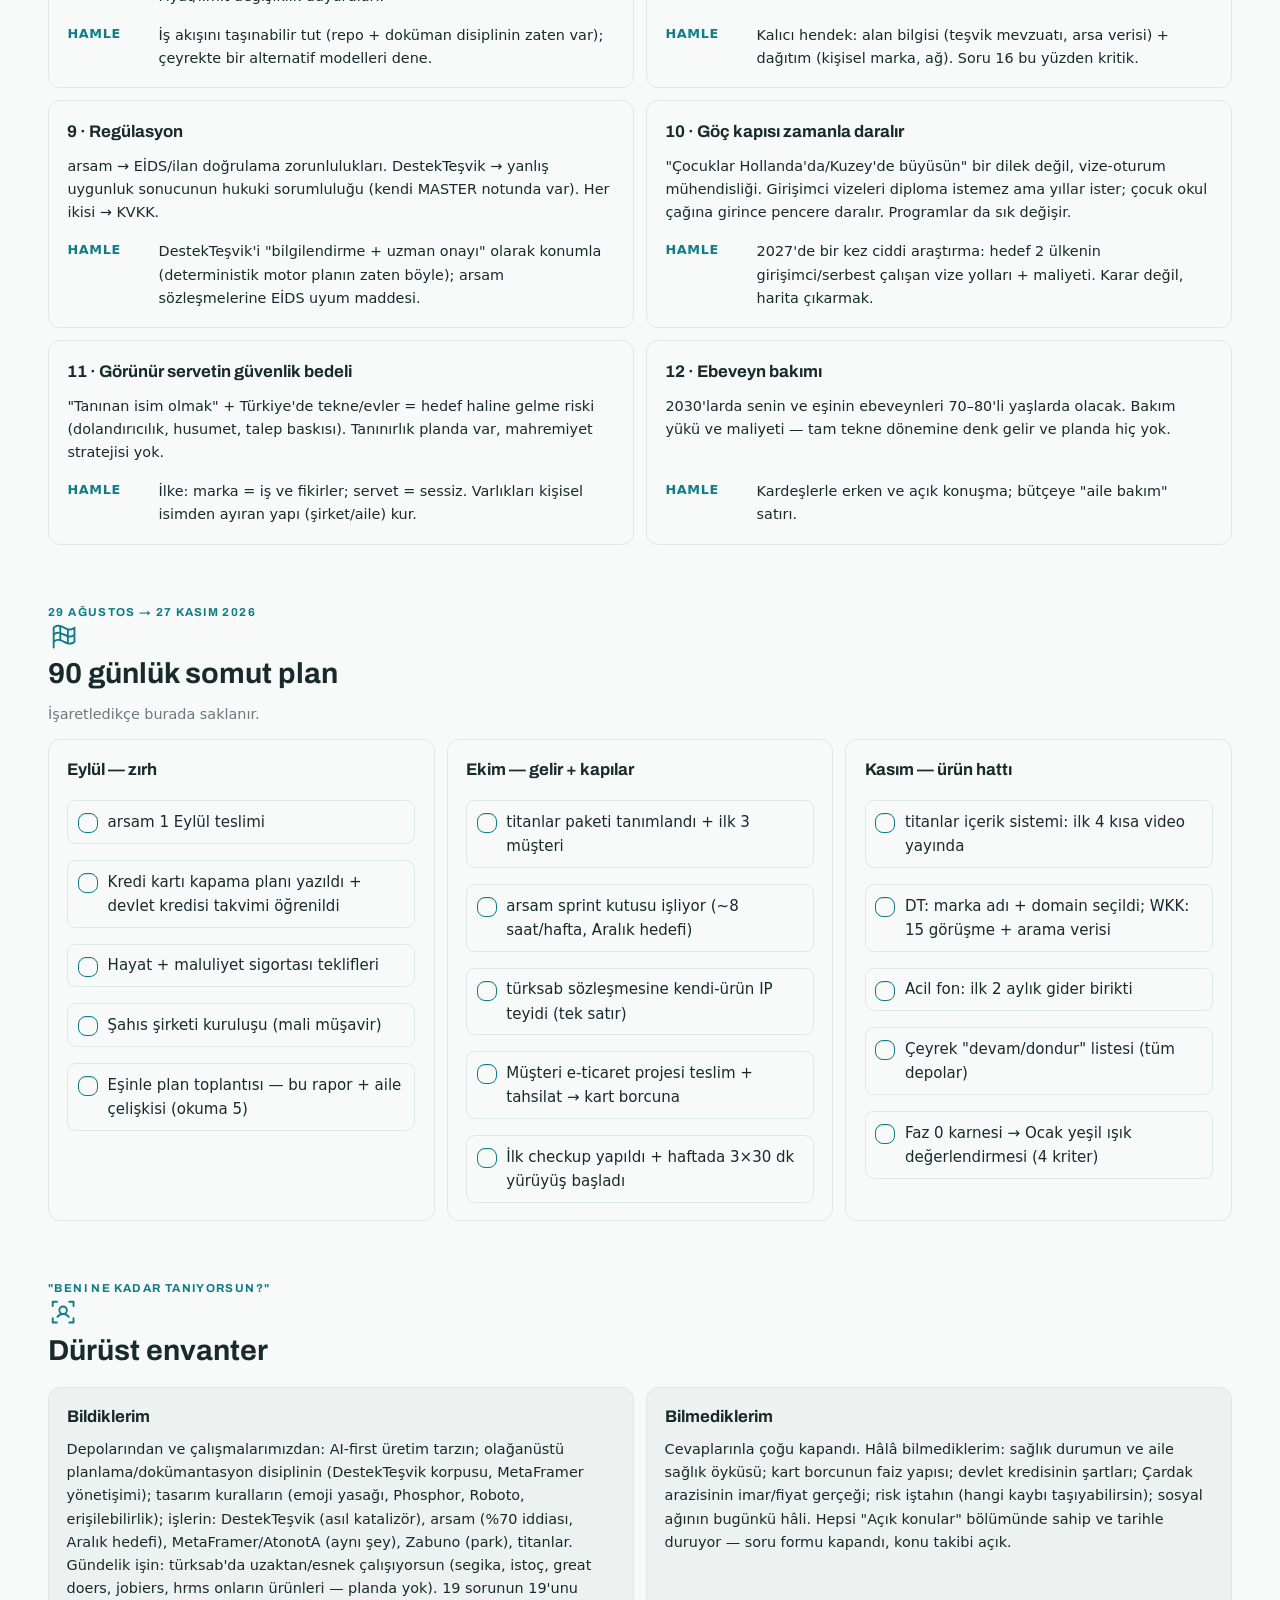
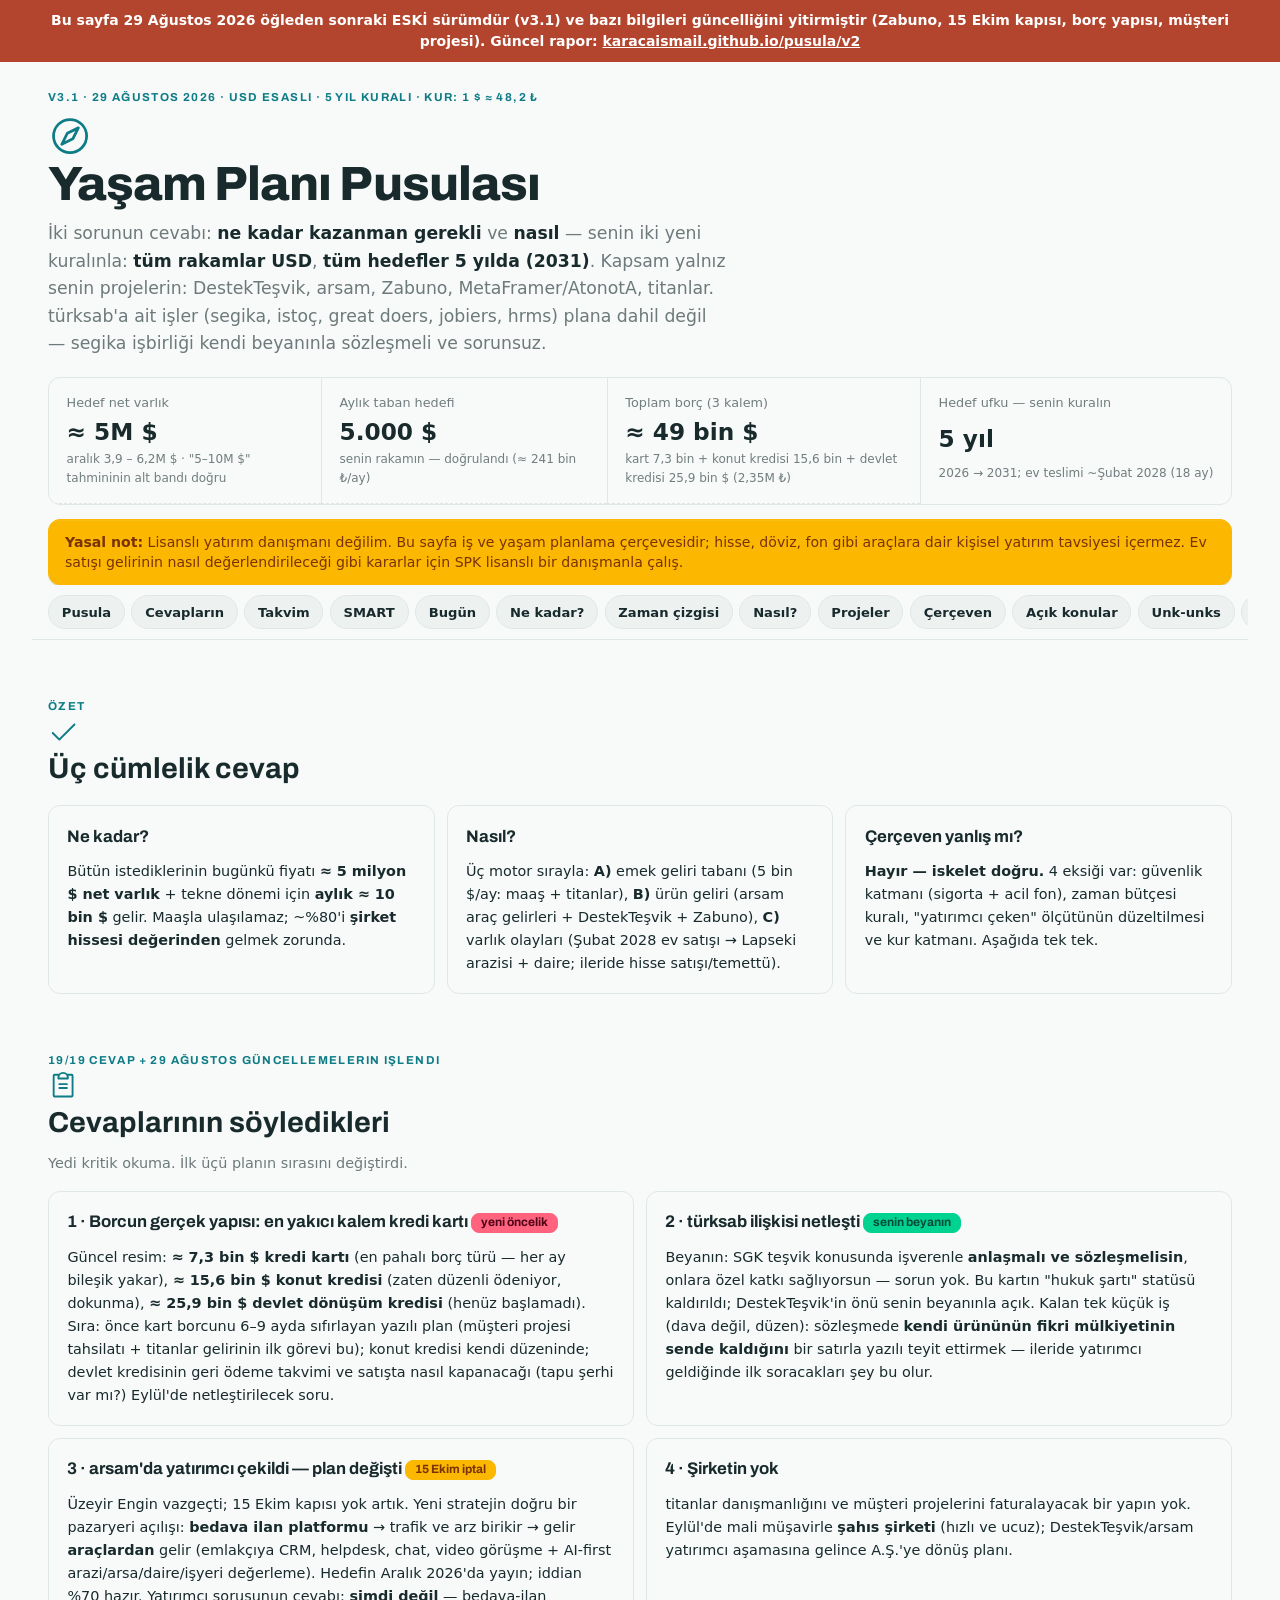
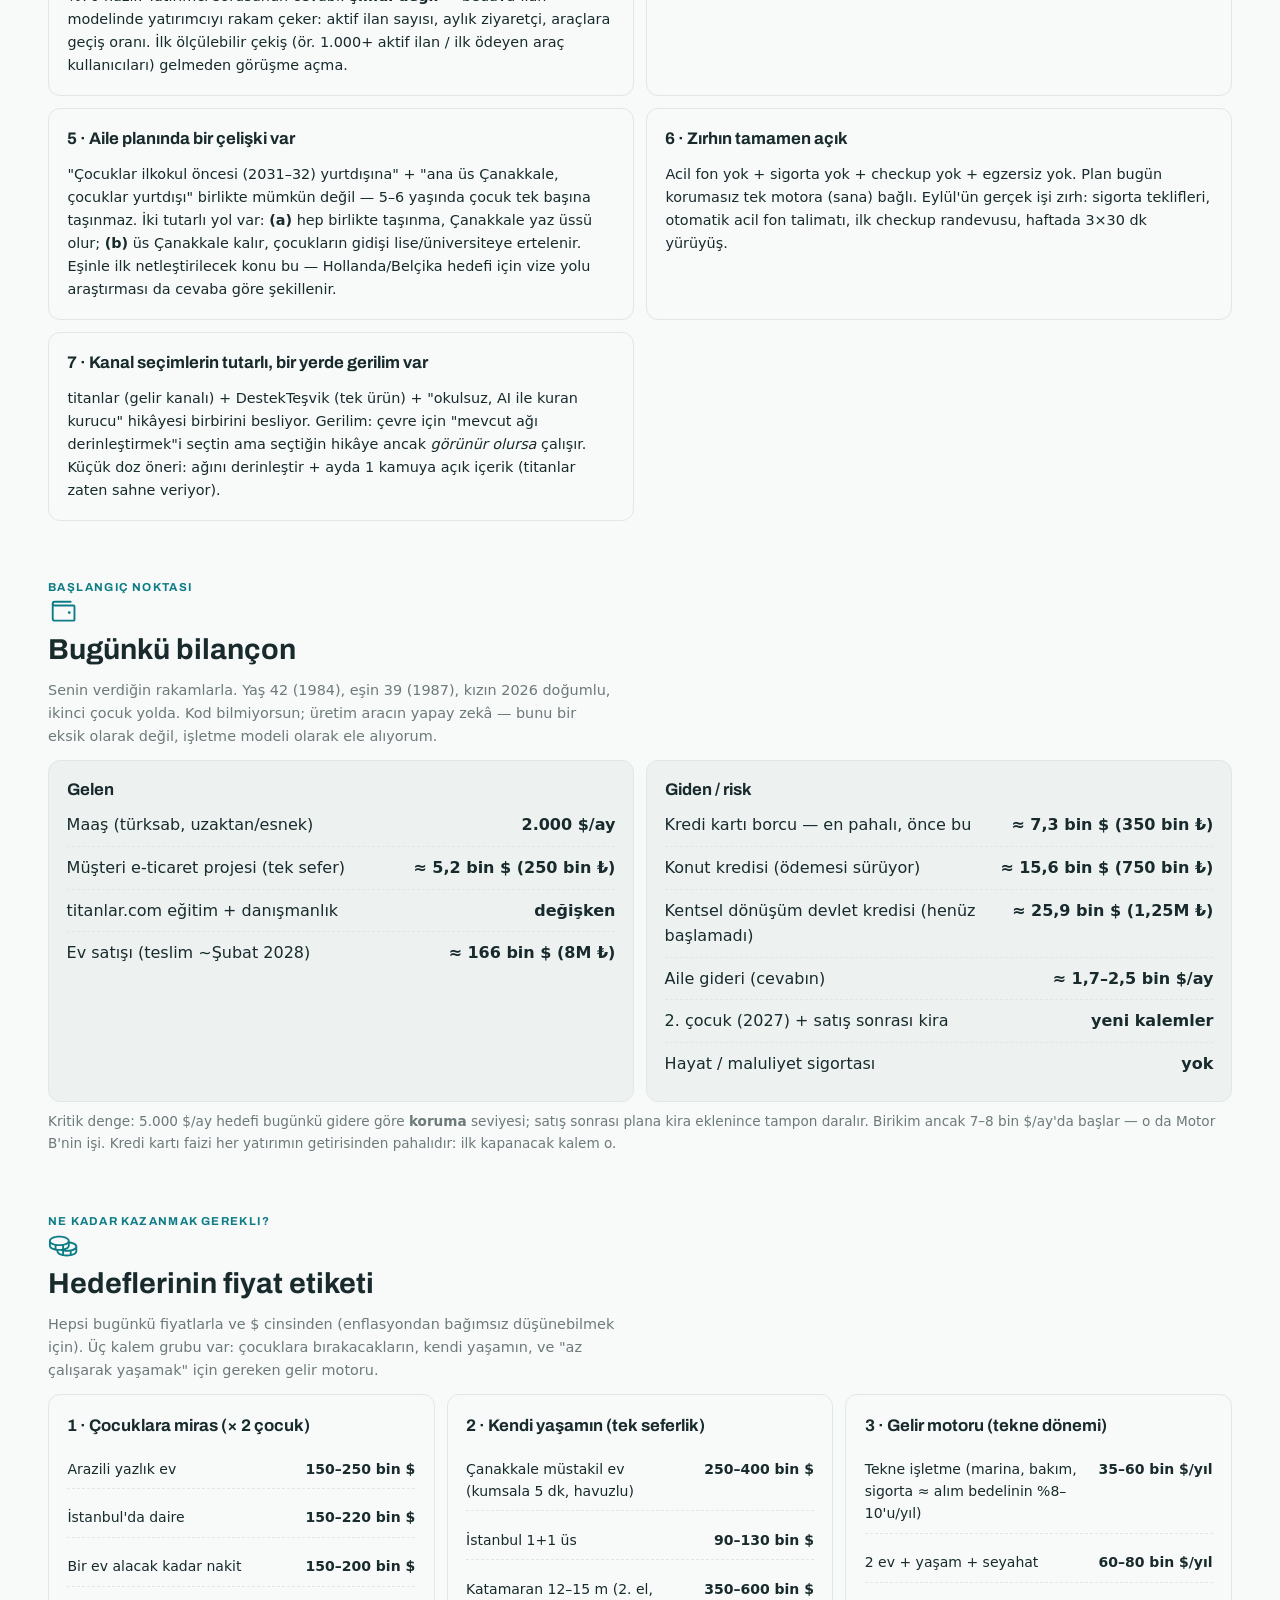
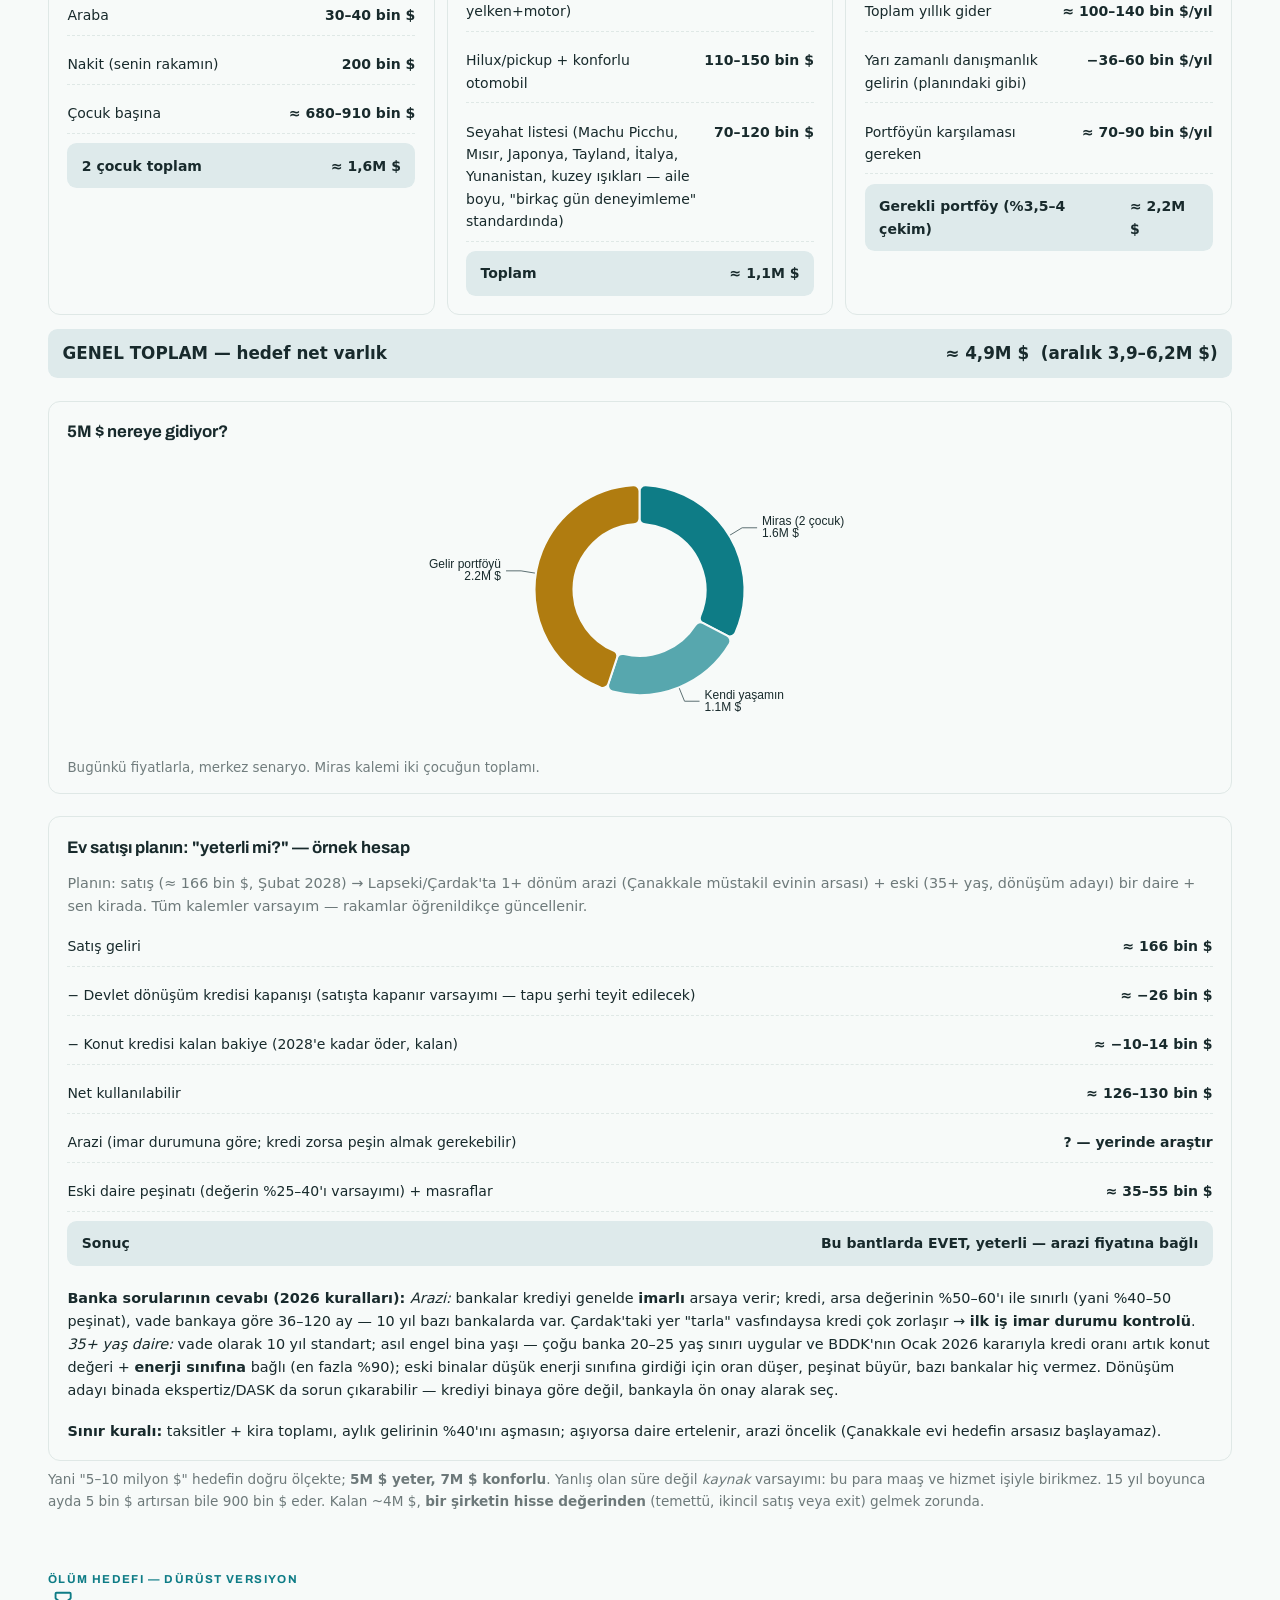
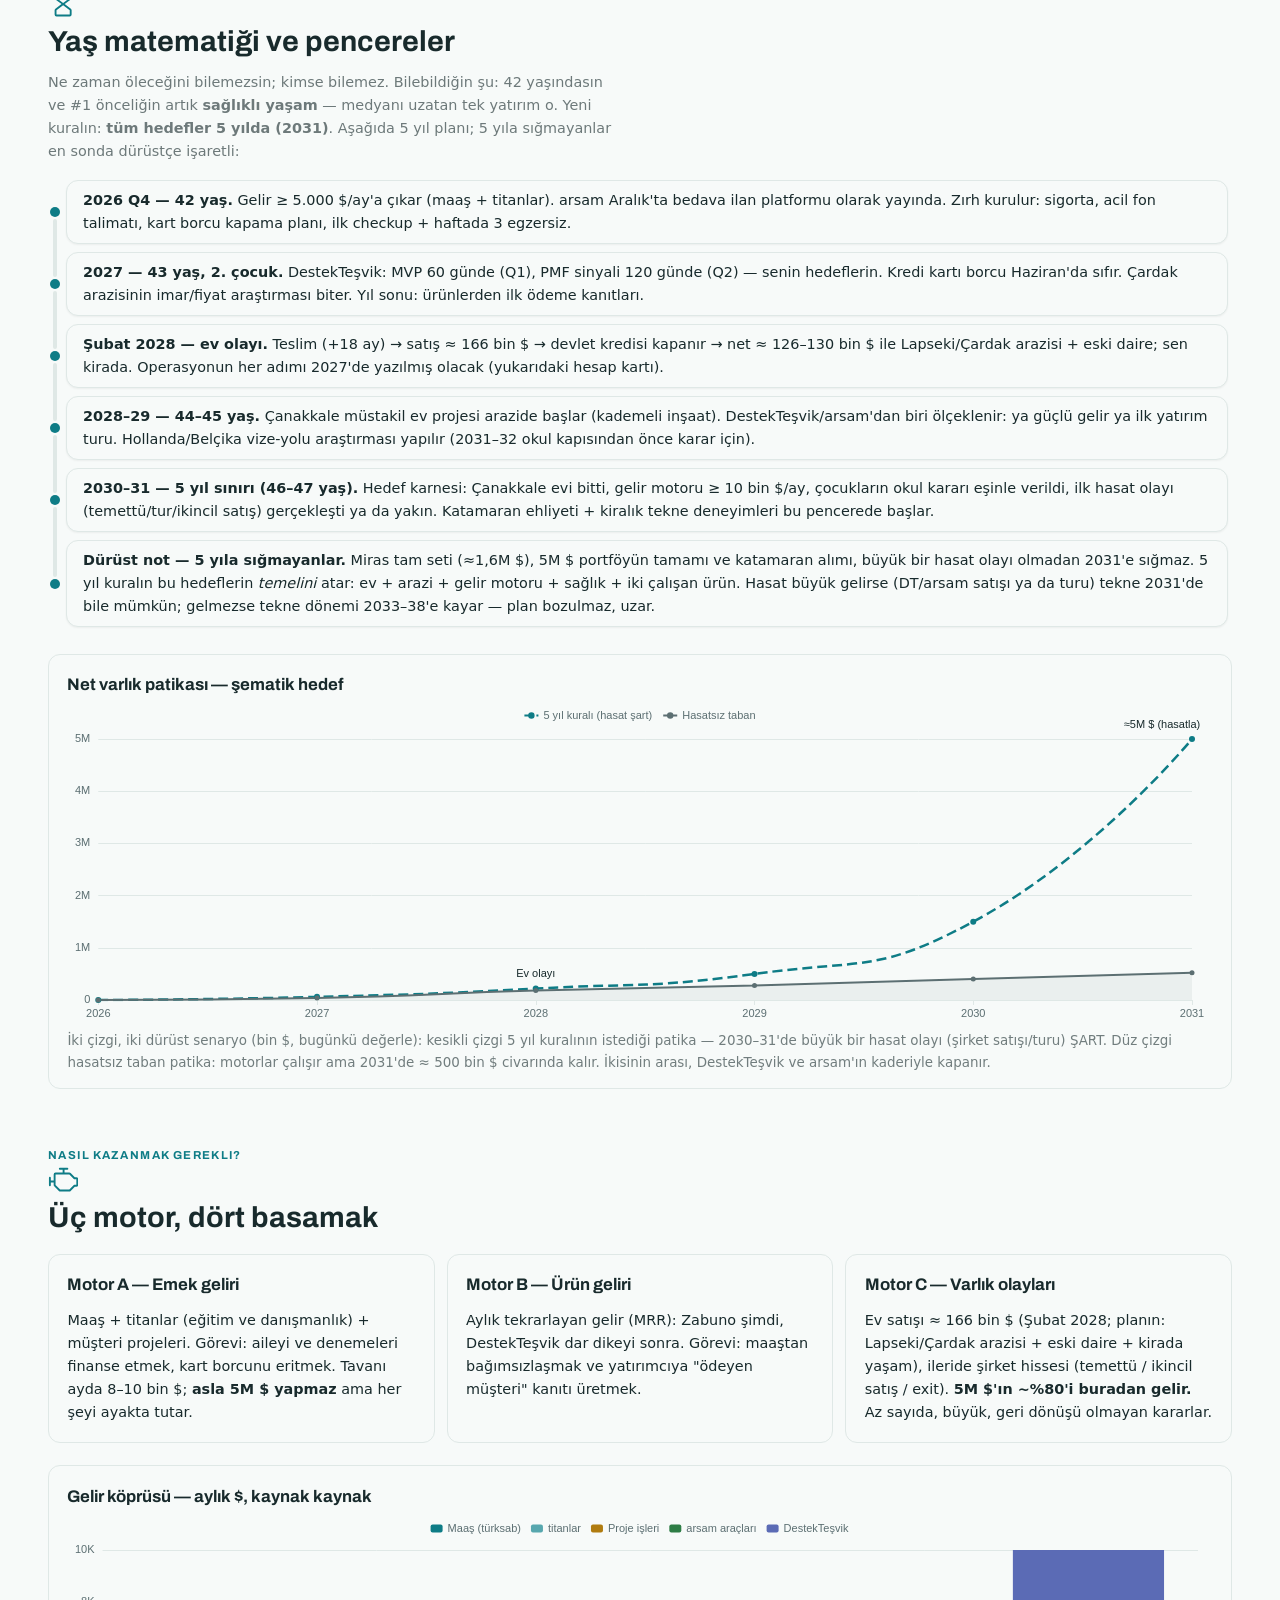
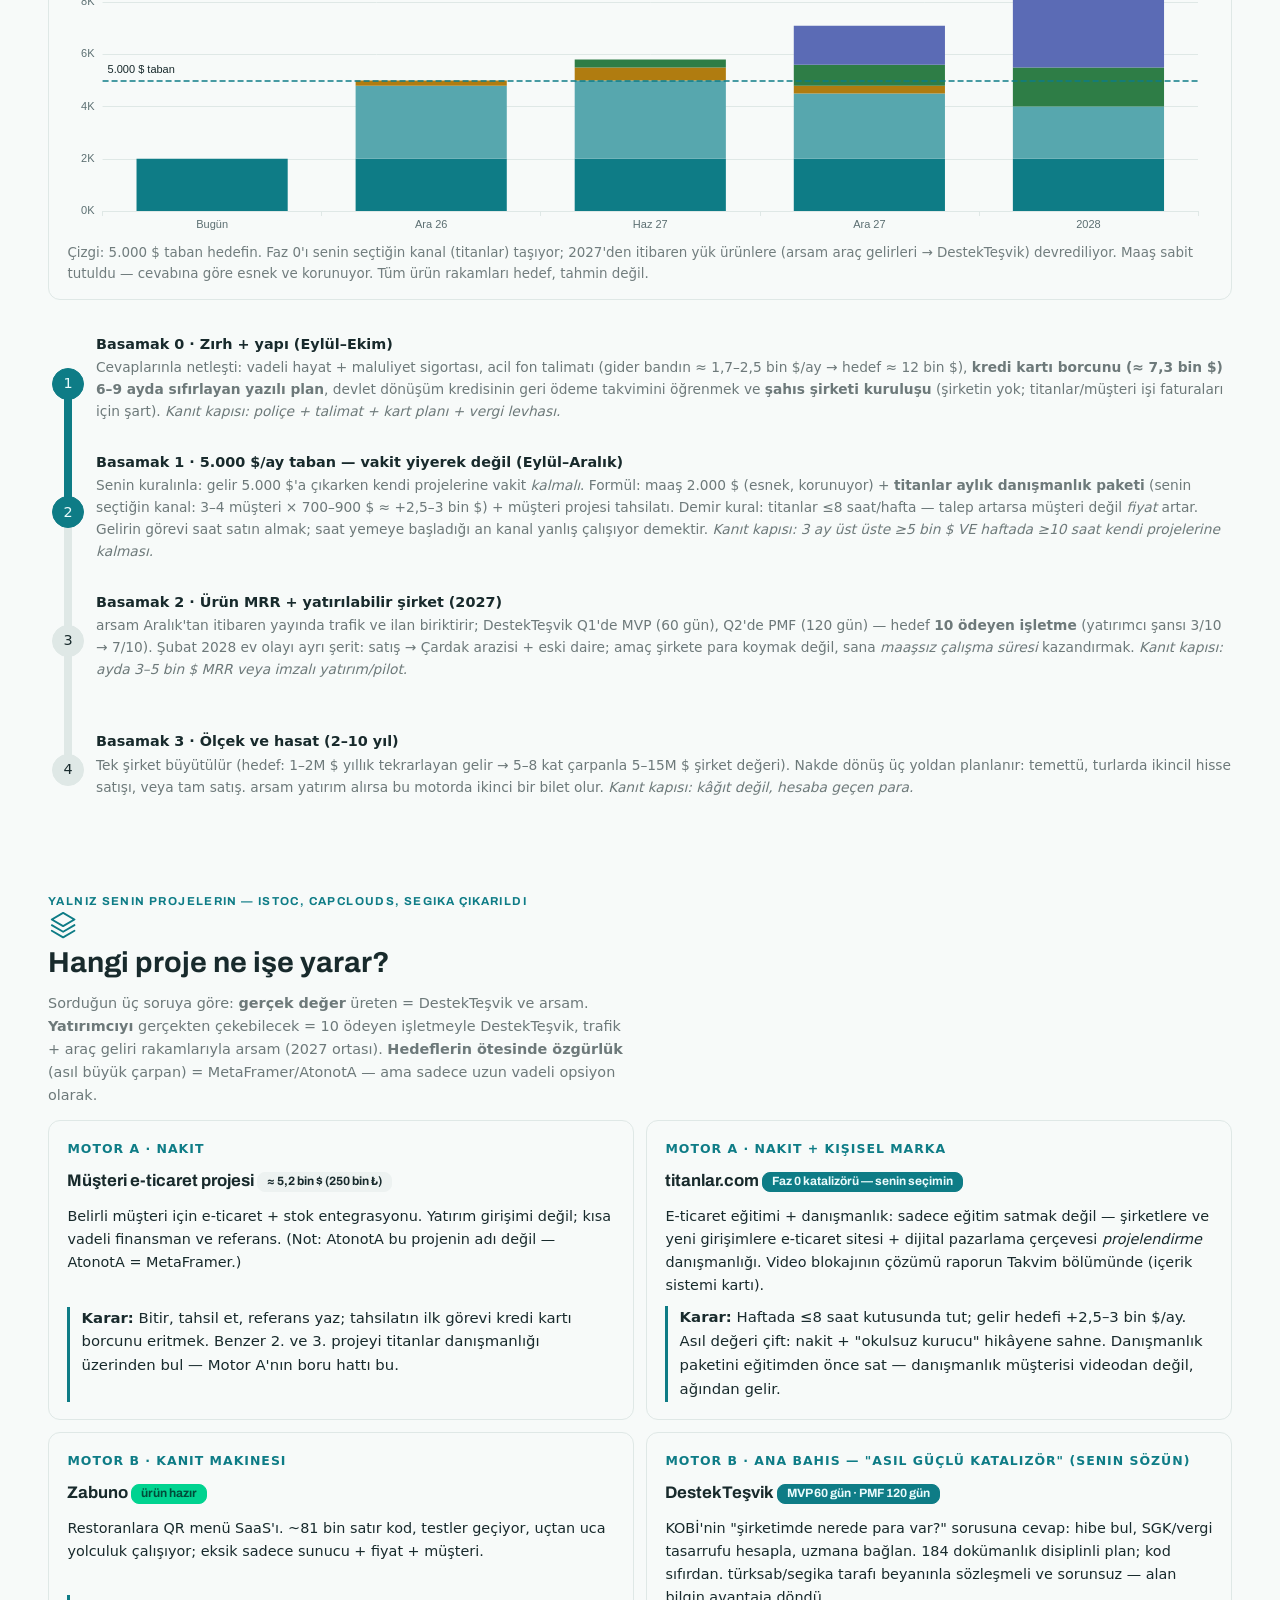
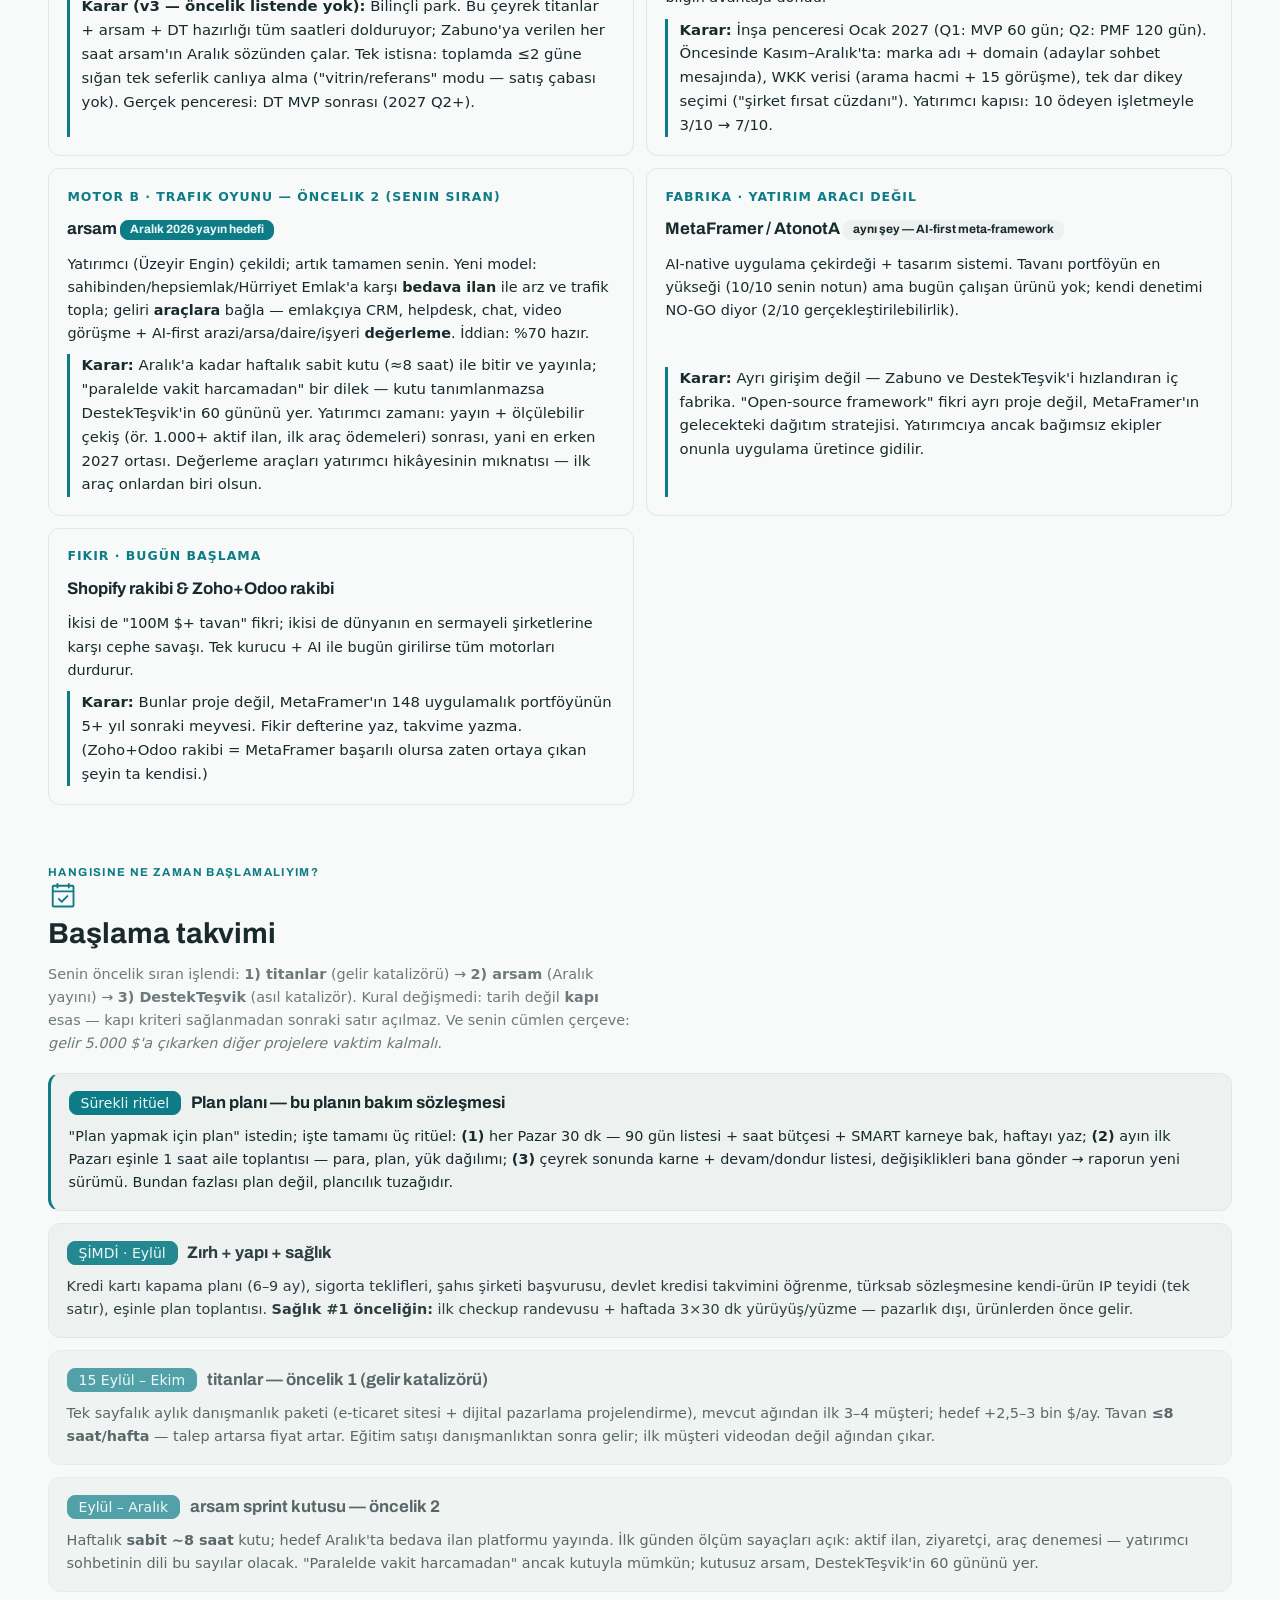
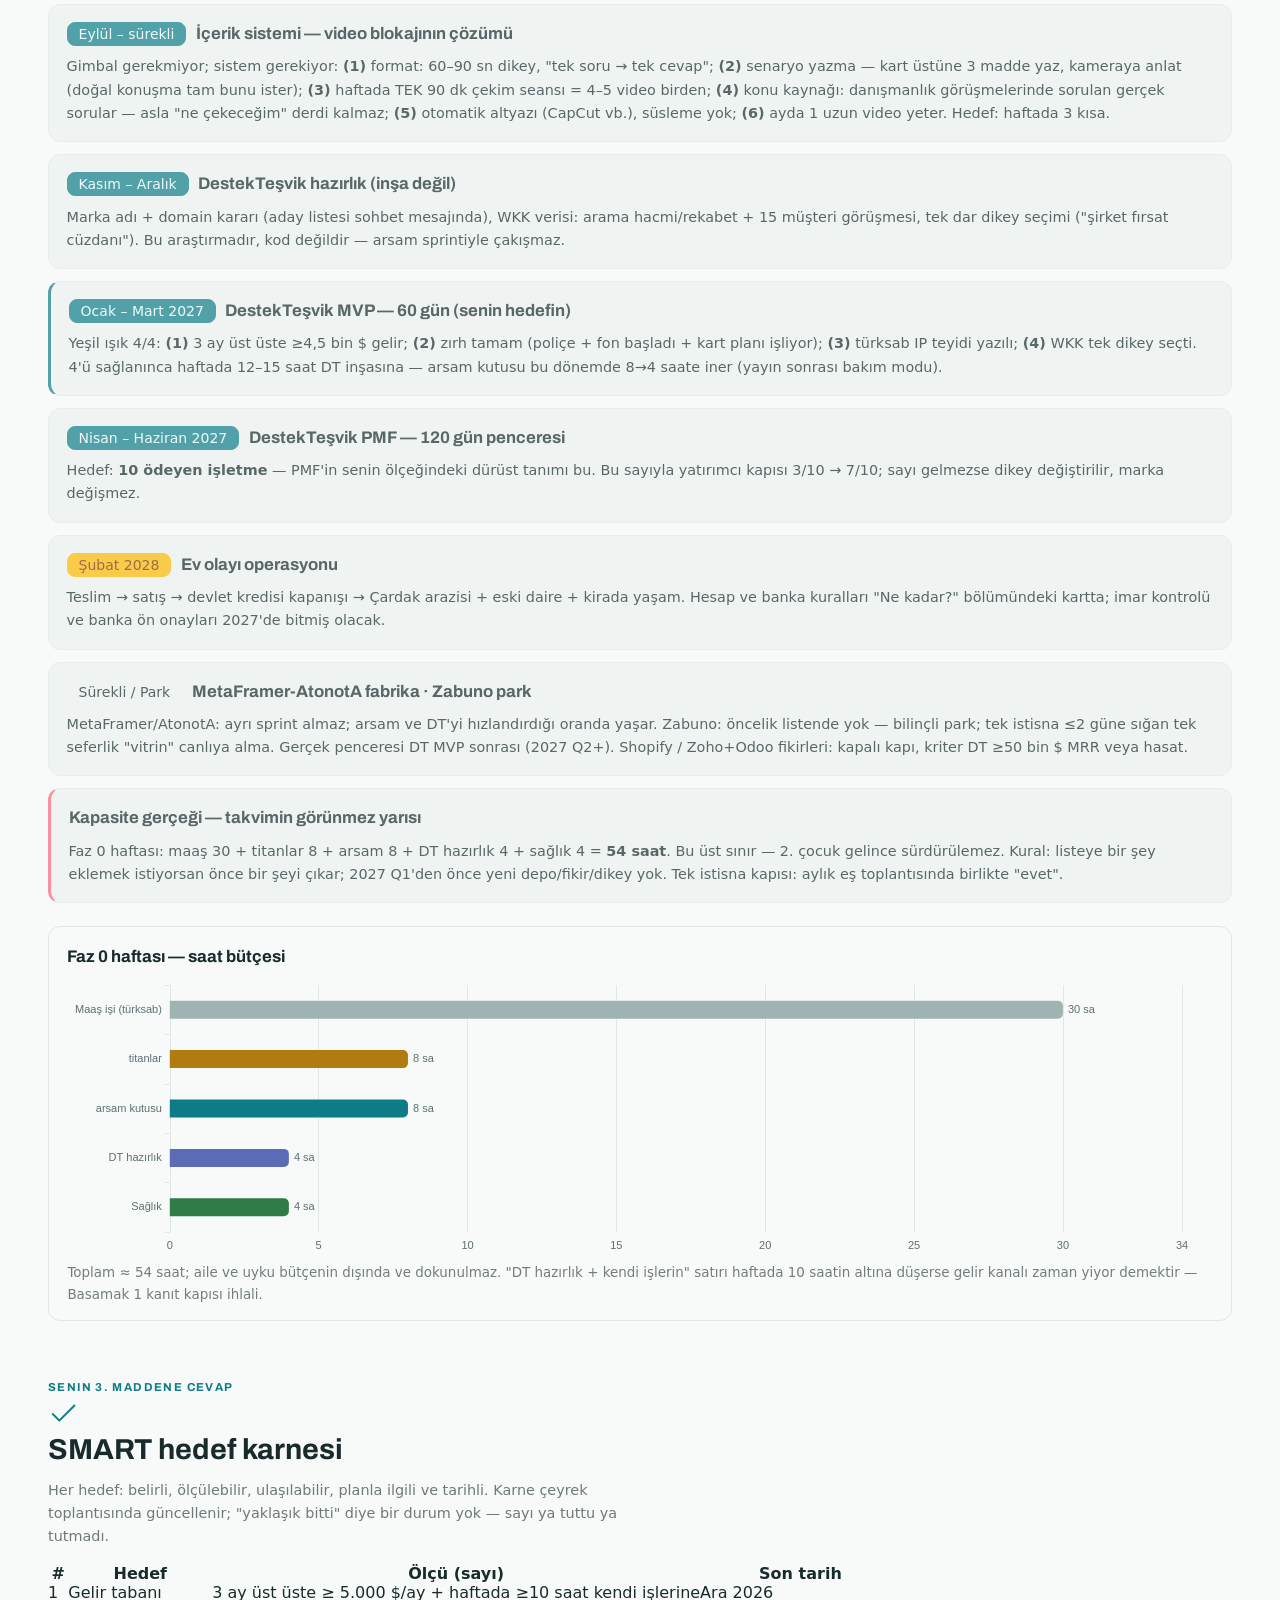
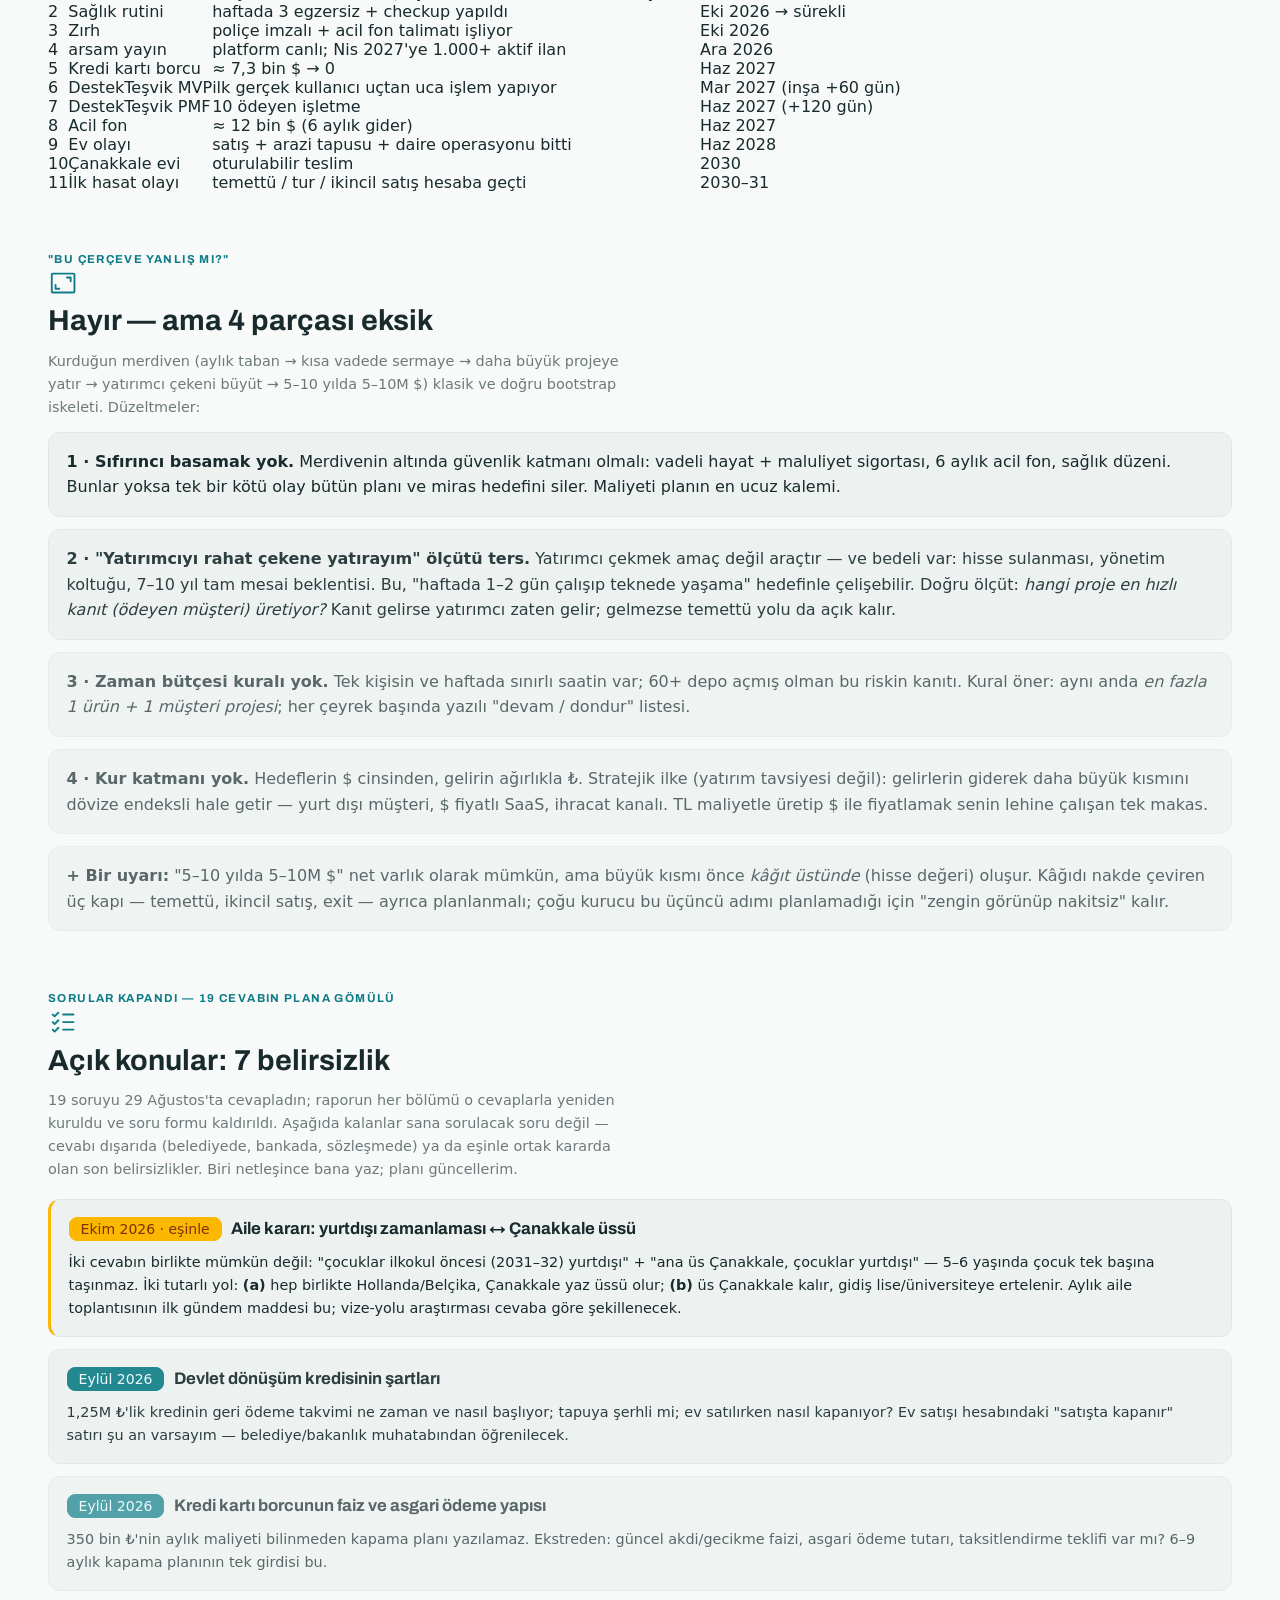
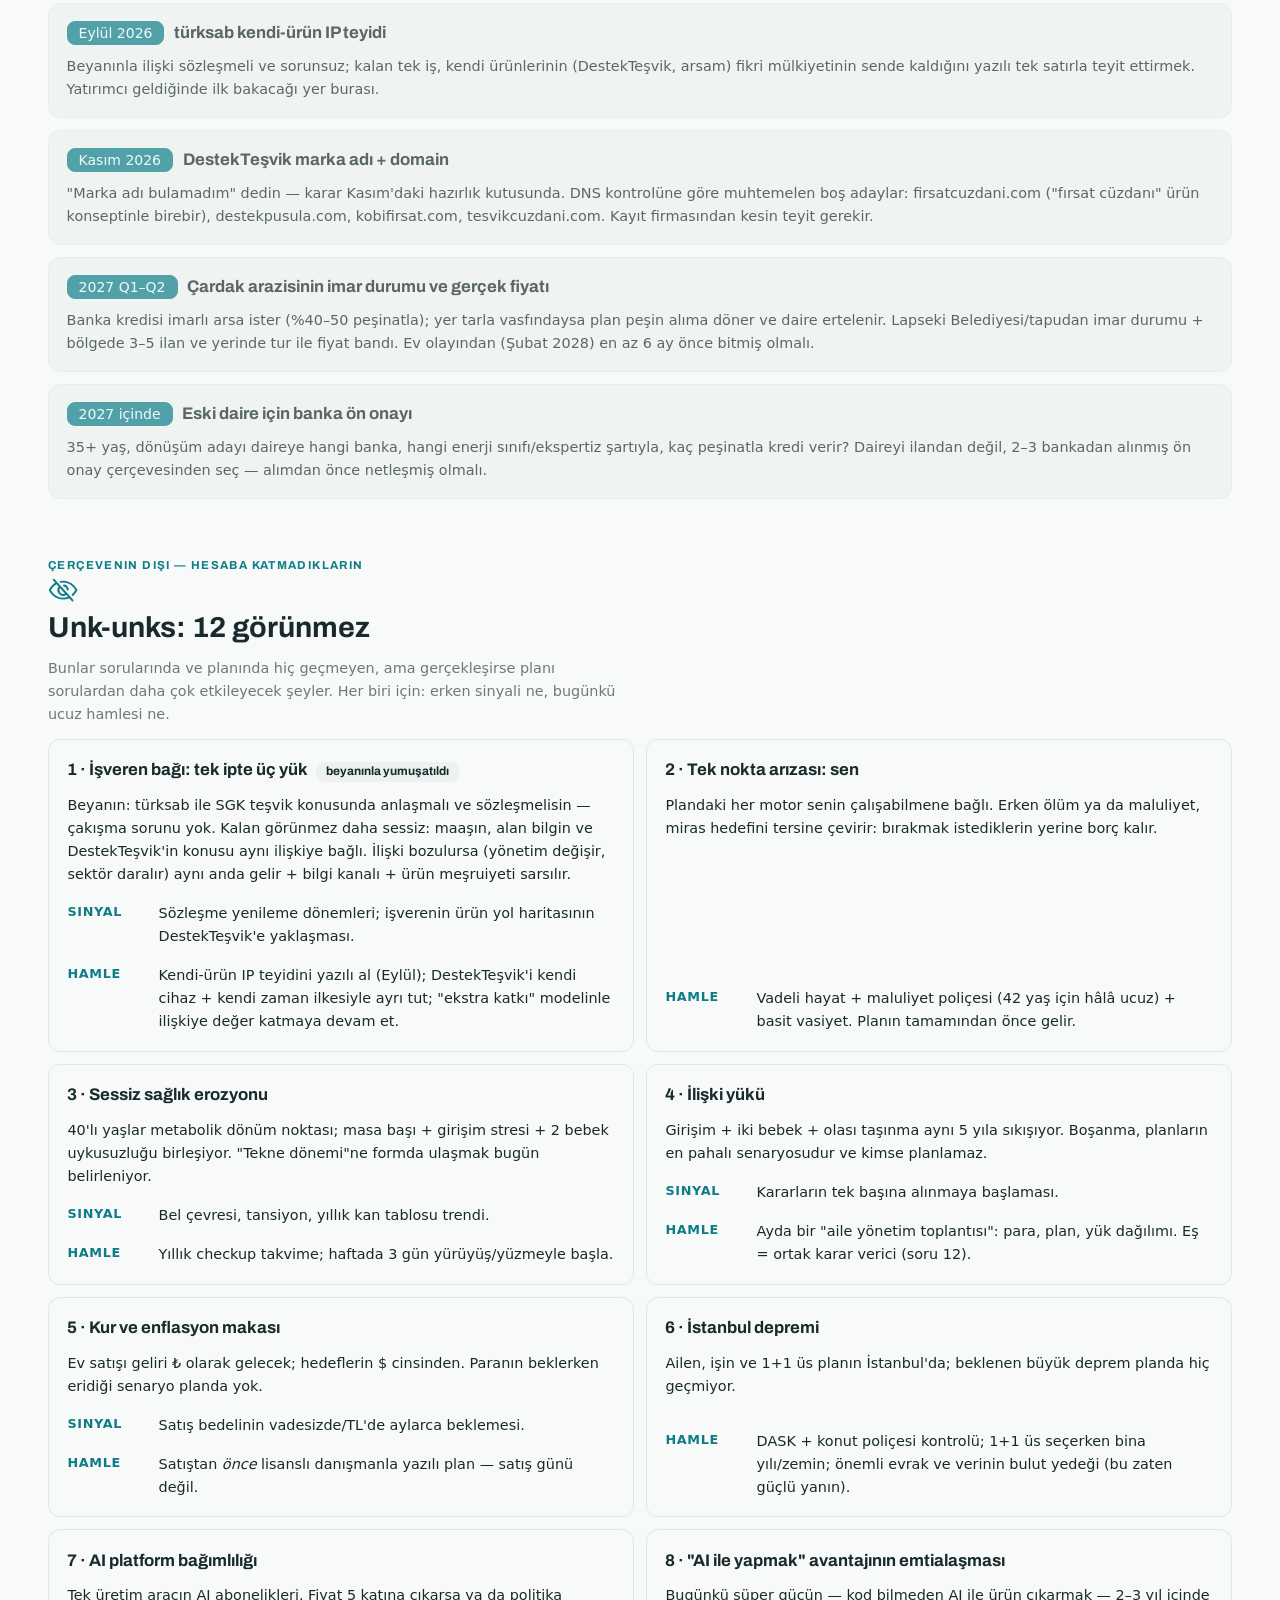
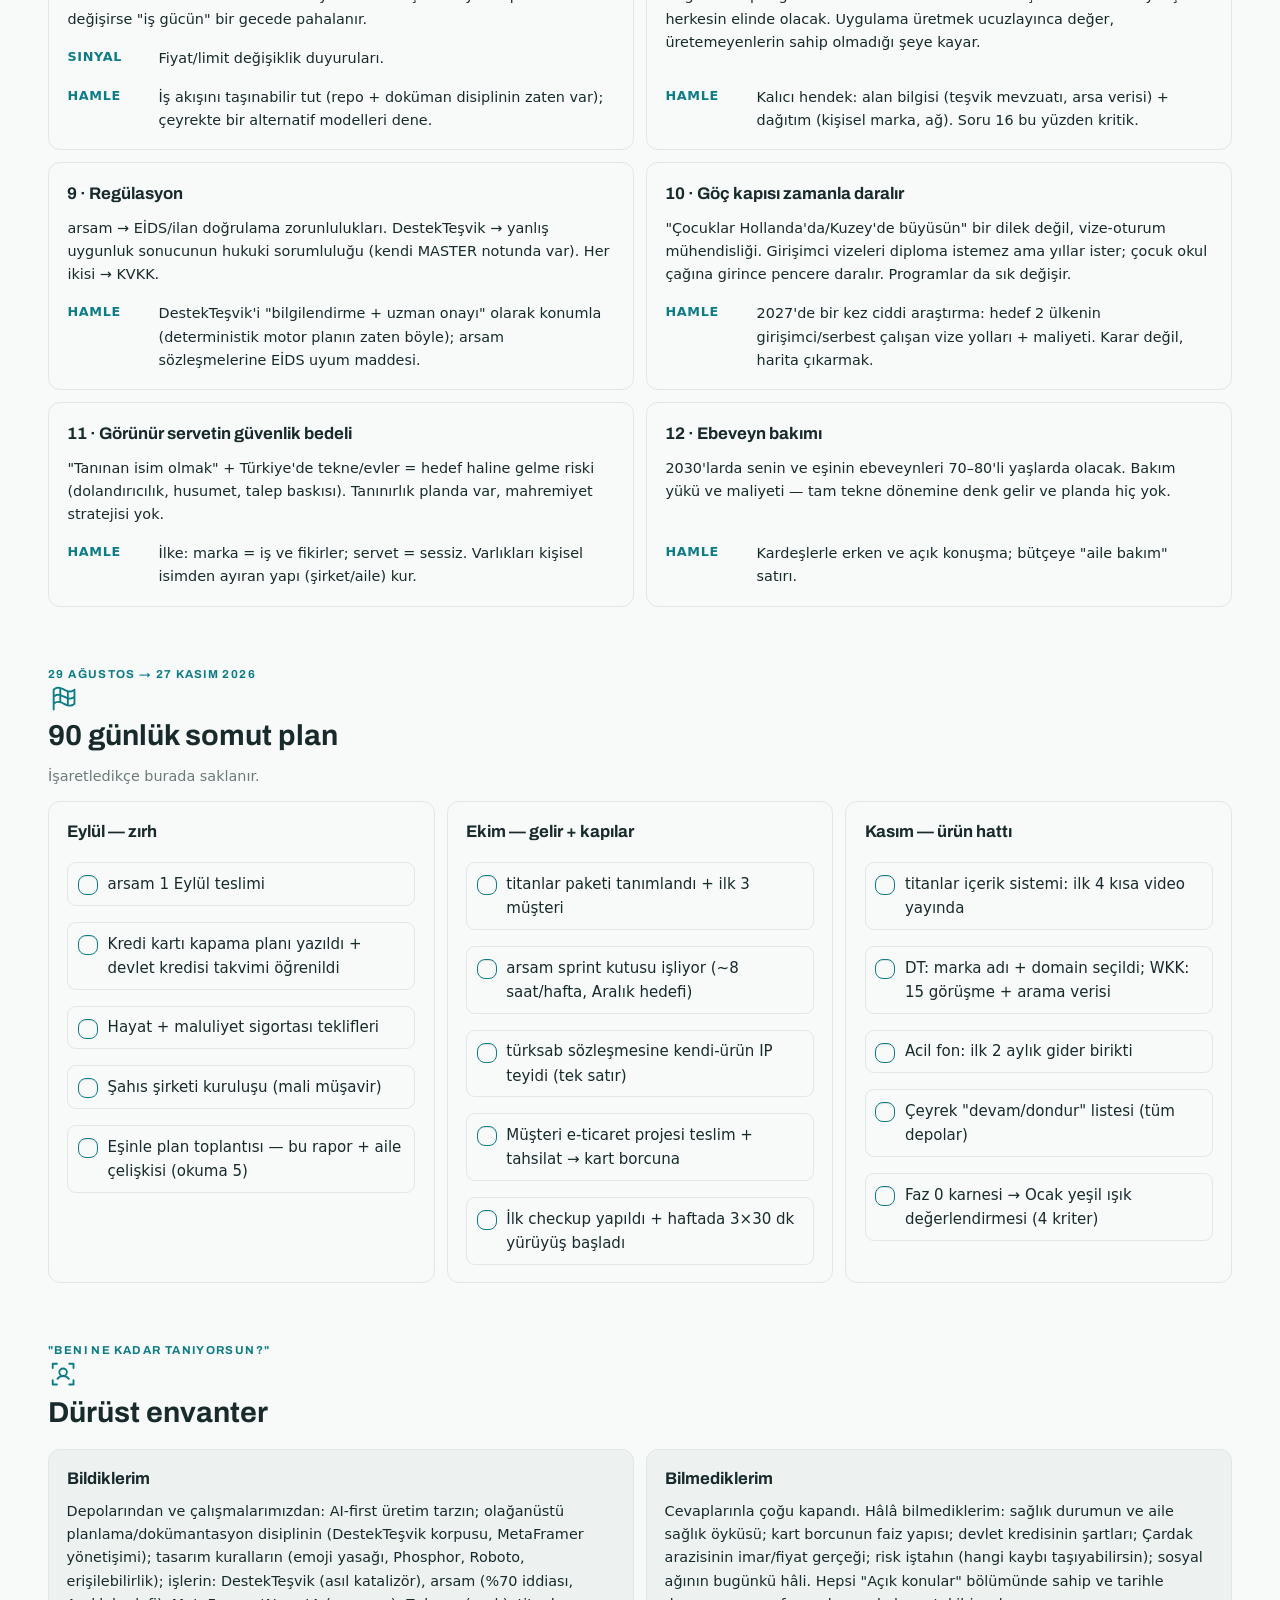
